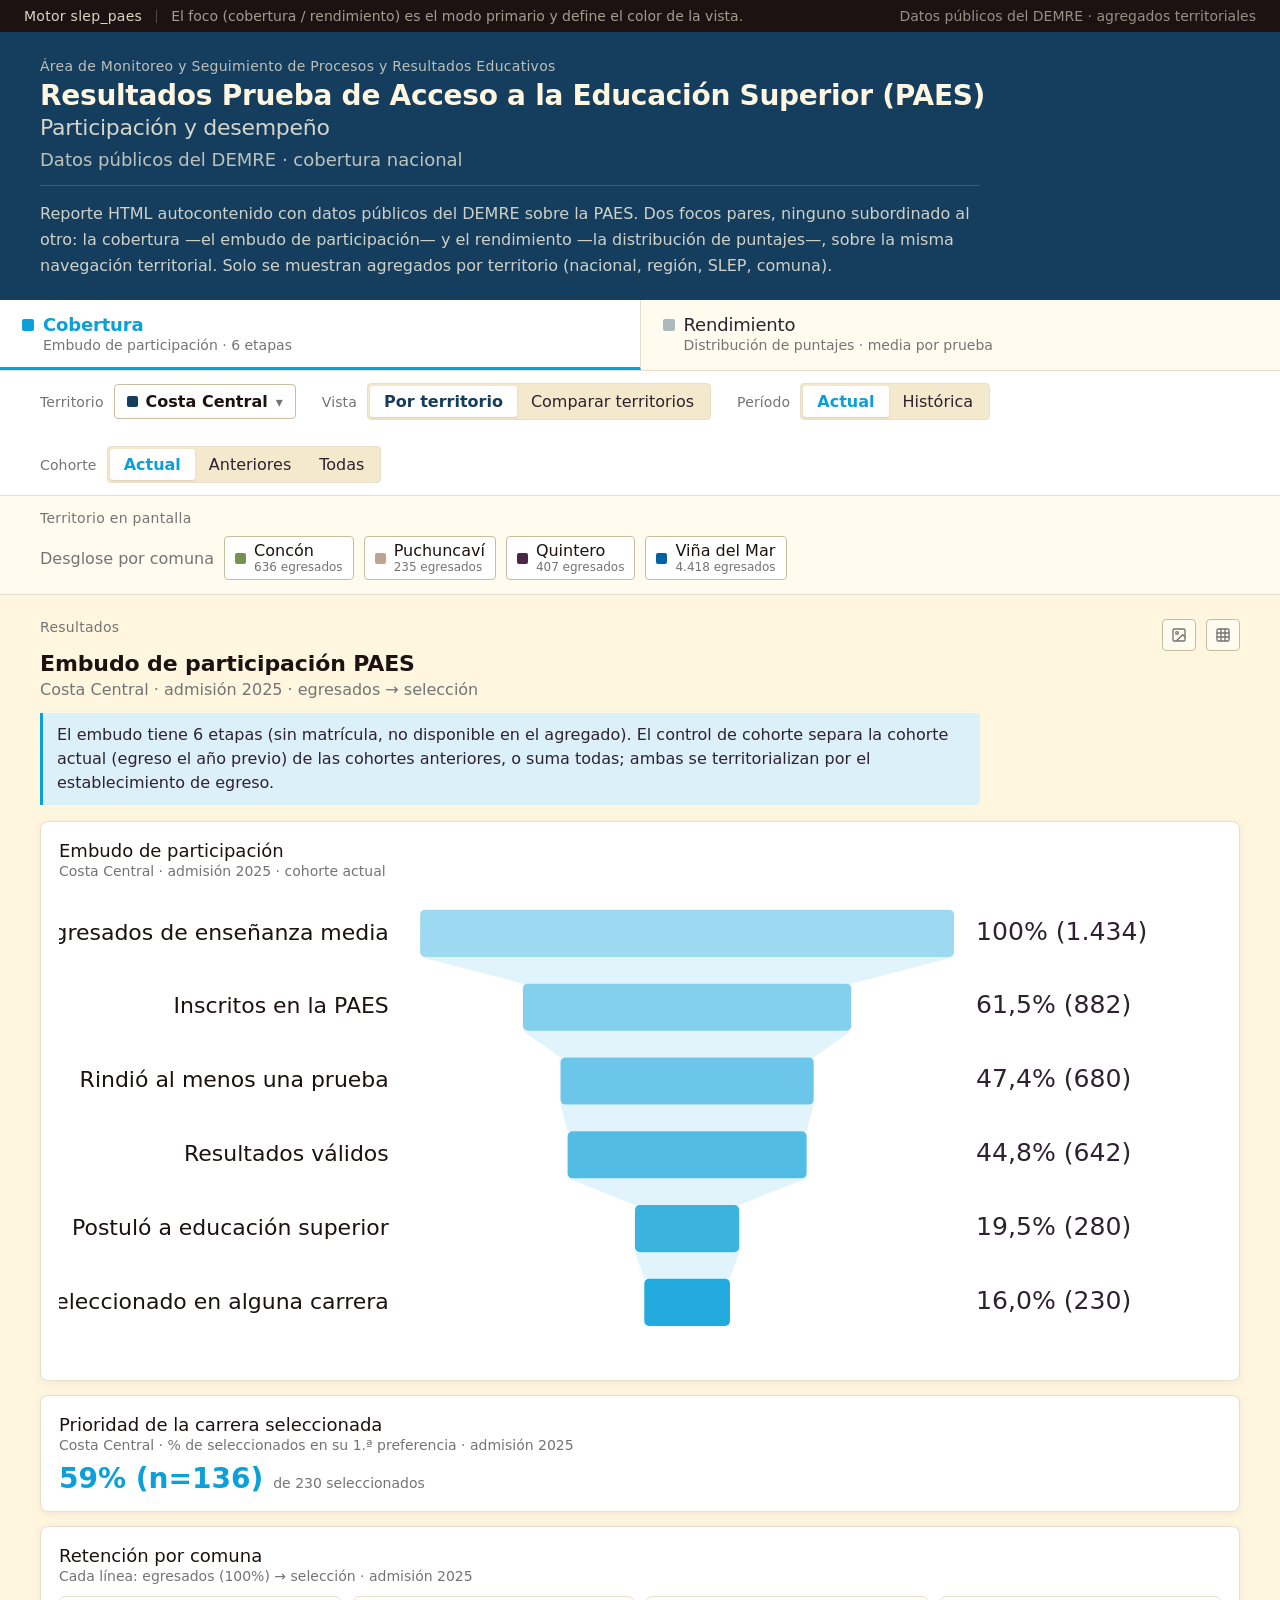
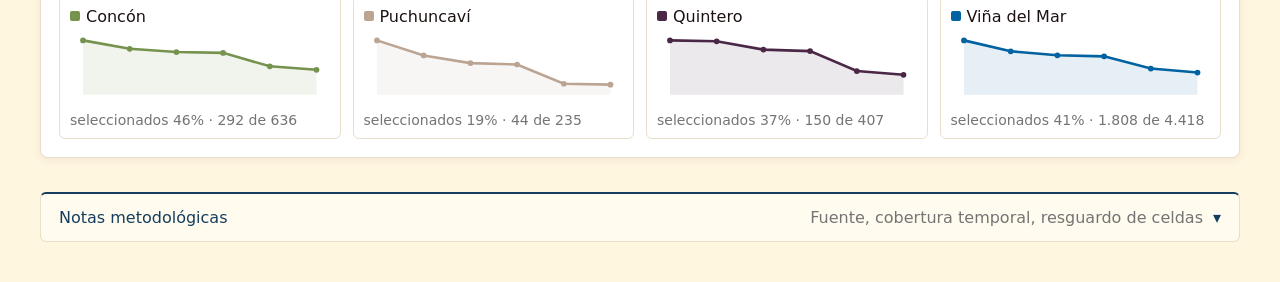
==== docs/index.html @ 46b28325 "style(33): marca visual de cambio de base en columna 1ra prioridad La columna 1.ra prioridad usa den" ====
<!DOCTYPE html>
<html lang="es">
<head>
<meta charset="utf-8">
<meta name="viewport" content="width=device-width, initial-scale=1">
<title>Resultados PAES · Cobertura y rendimiento · SLEP Costa Central</title>
<style>
@font-face{font-family:'gobCL';font-weight:400;font-style:normal;font-display:swap;src:url([data-uri]) format('opentype');}
@font-face{font-family:'gobCL';font-weight:900;font-style:normal;font-display:swap;src:url([data-uri]) format('opentype');}
@font-face{font-family:'Museo Sans';font-weight:300;font-style:normal;font-display:swap;src:url([data-uri]) format('opentype');}
@font-face{font-family:'Museo Sans';font-weight:500;font-style:normal;font-display:swap;src:url([data-uri]) format('opentype');}
@font-face{font-family:'Museo Sans';font-weight:700;font-style:normal;font-display:swap;src:url([data-uri]) format('opentype');}
:root{
  --plum:#153E5E;--cream:#FFF6E0;--paper:#fff;--ink:#1C1212;--ink2:#2E2230;
  --slate:#747474;--line:#E7DFC9;--line2:#C8BDA0;--cream50:#FFFBEF;--cream200:#F4E9CC;
  --terra:#C45A3E;
  --font-d:"gobCL","Arial Black",system-ui,sans-serif;
  --font-b:"Museo Sans","gobCL",system-ui,-apple-system,"Segoe UI",Roboto,sans-serif;
  /* Escala tipografica nombrada (patron ade); piso 12px */
  --fs-overline:12px;--fs-caption:14px;--fs-body:16px;--fs-body-lg:18px;
  --fs-h4:18px;--fs-h3:22px;--fs-h2:28px;
}
*{box-sizing:border-box;}
html,body{margin:0;padding:0;background:#E9E0CC;}
body{font-family:var(--font-b);color:var(--ink);font-weight:300;-webkit-font-smoothing:antialiased;text-rendering:optimizeLegibility;}
::selection{background:#FFC92E;color:var(--ink);}
button{font-family:var(--font-b);}
table{border-collapse:collapse;}
</style>
</head>
<body>
<div id="root"></div>
<div id="paesTip" style="position:fixed;z-index:9999;pointer-events:none;display:none;background:#fff;border:1px solid var(--line2);border-radius:6px;box-shadow:0 6px 20px rgba(21,62,94,.18);padding:10px 12px;max-width:260px;font-family:var(--font-b);"></div>

<script>/**
 * @license React
 * react.production.min.js
 *
 * Copyright (c) Facebook, Inc. and its affiliates.
 *
 * This source code is licensed under the MIT license found in the
 * LICENSE file in the root directory of this source tree.
 */
(function(){'use strict';(function(c,x){"object"===typeof exports&&"undefined"!==typeof module?x(exports):"function"===typeof define&&define.amd?define(["exports"],x):(c=c||self,x(c.React={}))})(this,function(c){function x(a){if(null===a||"object"!==typeof a)return null;a=V&&a[V]||a["@@iterator"];return"function"===typeof a?a:null}function w(a,b,e){this.props=a;this.context=b;this.refs=W;this.updater=e||X}function Y(){}function K(a,b,e){this.props=a;this.context=b;this.refs=W;this.updater=e||X}function Z(a,b,
e){var m,d={},c=null,h=null;if(null!=b)for(m in void 0!==b.ref&&(h=b.ref),void 0!==b.key&&(c=""+b.key),b)aa.call(b,m)&&!ba.hasOwnProperty(m)&&(d[m]=b[m]);var l=arguments.length-2;if(1===l)d.children=e;else if(1<l){for(var f=Array(l),k=0;k<l;k++)f[k]=arguments[k+2];d.children=f}if(a&&a.defaultProps)for(m in l=a.defaultProps,l)void 0===d[m]&&(d[m]=l[m]);return{$$typeof:y,type:a,key:c,ref:h,props:d,_owner:L.current}}function oa(a,b){return{$$typeof:y,type:a.type,key:b,ref:a.ref,props:a.props,_owner:a._owner}}
function M(a){return"object"===typeof a&&null!==a&&a.$$typeof===y}function pa(a){var b={"=":"=0",":":"=2"};return"$"+a.replace(/[=:]/g,function(a){return b[a]})}function N(a,b){return"object"===typeof a&&null!==a&&null!=a.key?pa(""+a.key):b.toString(36)}function B(a,b,e,m,d){var c=typeof a;if("undefined"===c||"boolean"===c)a=null;var h=!1;if(null===a)h=!0;else switch(c){case "string":case "number":h=!0;break;case "object":switch(a.$$typeof){case y:case qa:h=!0}}if(h)return h=a,d=d(h),a=""===m?"."+
N(h,0):m,ca(d)?(e="",null!=a&&(e=a.replace(da,"$&/")+"/"),B(d,b,e,"",function(a){return a})):null!=d&&(M(d)&&(d=oa(d,e+(!d.key||h&&h.key===d.key?"":(""+d.key).replace(da,"$&/")+"/")+a)),b.push(d)),1;h=0;m=""===m?".":m+":";if(ca(a))for(var l=0;l<a.length;l++){c=a[l];var f=m+N(c,l);h+=B(c,b,e,f,d)}else if(f=x(a),"function"===typeof f)for(a=f.call(a),l=0;!(c=a.next()).done;)c=c.value,f=m+N(c,l++),h+=B(c,b,e,f,d);else if("object"===c)throw b=String(a),Error("Objects are not valid as a React child (found: "+
("[object Object]"===b?"object with keys {"+Object.keys(a).join(", ")+"}":b)+"). If you meant to render a collection of children, use an array instead.");return h}function C(a,b,e){if(null==a)return a;var c=[],d=0;B(a,c,"","",function(a){return b.call(e,a,d++)});return c}function ra(a){if(-1===a._status){var b=a._result;b=b();b.then(function(b){if(0===a._status||-1===a._status)a._status=1,a._result=b},function(b){if(0===a._status||-1===a._status)a._status=2,a._result=b});-1===a._status&&(a._status=
0,a._result=b)}if(1===a._status)return a._result.default;throw a._result;}function O(a,b){var e=a.length;a.push(b);a:for(;0<e;){var c=e-1>>>1,d=a[c];if(0<D(d,b))a[c]=b,a[e]=d,e=c;else break a}}function p(a){return 0===a.length?null:a[0]}function E(a){if(0===a.length)return null;var b=a[0],e=a.pop();if(e!==b){a[0]=e;a:for(var c=0,d=a.length,k=d>>>1;c<k;){var h=2*(c+1)-1,l=a[h],f=h+1,g=a[f];if(0>D(l,e))f<d&&0>D(g,l)?(a[c]=g,a[f]=e,c=f):(a[c]=l,a[h]=e,c=h);else if(f<d&&0>D(g,e))a[c]=g,a[f]=e,c=f;else break a}}return b}
function D(a,b){var c=a.sortIndex-b.sortIndex;return 0!==c?c:a.id-b.id}function P(a){for(var b=p(r);null!==b;){if(null===b.callback)E(r);else if(b.startTime<=a)E(r),b.sortIndex=b.expirationTime,O(q,b);else break;b=p(r)}}function Q(a){z=!1;P(a);if(!u)if(null!==p(q))u=!0,R(S);else{var b=p(r);null!==b&&T(Q,b.startTime-a)}}function S(a,b){u=!1;z&&(z=!1,ea(A),A=-1);F=!0;var c=k;try{P(b);for(n=p(q);null!==n&&(!(n.expirationTime>b)||a&&!fa());){var m=n.callback;if("function"===typeof m){n.callback=null;
k=n.priorityLevel;var d=m(n.expirationTime<=b);b=v();"function"===typeof d?n.callback=d:n===p(q)&&E(q);P(b)}else E(q);n=p(q)}if(null!==n)var g=!0;else{var h=p(r);null!==h&&T(Q,h.startTime-b);g=!1}return g}finally{n=null,k=c,F=!1}}function fa(){return v()-ha<ia?!1:!0}function R(a){G=a;H||(H=!0,I())}function T(a,b){A=ja(function(){a(v())},b)}function ka(a){throw Error("act(...) is not supported in production builds of React.");}var y=Symbol.for("react.element"),qa=Symbol.for("react.portal"),sa=Symbol.for("react.fragment"),
ta=Symbol.for("react.strict_mode"),ua=Symbol.for("react.profiler"),va=Symbol.for("react.provider"),wa=Symbol.for("react.context"),xa=Symbol.for("react.forward_ref"),ya=Symbol.for("react.suspense"),za=Symbol.for("react.memo"),Aa=Symbol.for("react.lazy"),V=Symbol.iterator,X={isMounted:function(a){return!1},enqueueForceUpdate:function(a,b,c){},enqueueReplaceState:function(a,b,c,m){},enqueueSetState:function(a,b,c,m){}},la=Object.assign,W={};w.prototype.isReactComponent={};w.prototype.setState=function(a,
b){if("object"!==typeof a&&"function"!==typeof a&&null!=a)throw Error("setState(...): takes an object of state variables to update or a function which returns an object of state variables.");this.updater.enqueueSetState(this,a,b,"setState")};w.prototype.forceUpdate=function(a){this.updater.enqueueForceUpdate(this,a,"forceUpdate")};Y.prototype=w.prototype;var t=K.prototype=new Y;t.constructor=K;la(t,w.prototype);t.isPureReactComponent=!0;var ca=Array.isArray,aa=Object.prototype.hasOwnProperty,L={current:null},
ba={key:!0,ref:!0,__self:!0,__source:!0},da=/\/+/g,g={current:null},J={transition:null};if("object"===typeof performance&&"function"===typeof performance.now){var Ba=performance;var v=function(){return Ba.now()}}else{var ma=Date,Ca=ma.now();v=function(){return ma.now()-Ca}}var q=[],r=[],Da=1,n=null,k=3,F=!1,u=!1,z=!1,ja="function"===typeof setTimeout?setTimeout:null,ea="function"===typeof clearTimeout?clearTimeout:null,na="undefined"!==typeof setImmediate?setImmediate:null;"undefined"!==typeof navigator&&
void 0!==navigator.scheduling&&void 0!==navigator.scheduling.isInputPending&&navigator.scheduling.isInputPending.bind(navigator.scheduling);var H=!1,G=null,A=-1,ia=5,ha=-1,U=function(){if(null!==G){var a=v();ha=a;var b=!0;try{b=G(!0,a)}finally{b?I():(H=!1,G=null)}}else H=!1};if("function"===typeof na)var I=function(){na(U)};else if("undefined"!==typeof MessageChannel){t=new MessageChannel;var Ea=t.port2;t.port1.onmessage=U;I=function(){Ea.postMessage(null)}}else I=function(){ja(U,0)};t={ReactCurrentDispatcher:g,
ReactCurrentOwner:L,ReactCurrentBatchConfig:J,Scheduler:{__proto__:null,unstable_ImmediatePriority:1,unstable_UserBlockingPriority:2,unstable_NormalPriority:3,unstable_IdlePriority:5,unstable_LowPriority:4,unstable_runWithPriority:function(a,b){switch(a){case 1:case 2:case 3:case 4:case 5:break;default:a=3}var c=k;k=a;try{return b()}finally{k=c}},unstable_next:function(a){switch(k){case 1:case 2:case 3:var b=3;break;default:b=k}var c=k;k=b;try{return a()}finally{k=c}},unstable_scheduleCallback:function(a,
b,c){var e=v();"object"===typeof c&&null!==c?(c=c.delay,c="number"===typeof c&&0<c?e+c:e):c=e;switch(a){case 1:var d=-1;break;case 2:d=250;break;case 5:d=1073741823;break;case 4:d=1E4;break;default:d=5E3}d=c+d;a={id:Da++,callback:b,priorityLevel:a,startTime:c,expirationTime:d,sortIndex:-1};c>e?(a.sortIndex=c,O(r,a),null===p(q)&&a===p(r)&&(z?(ea(A),A=-1):z=!0,T(Q,c-e))):(a.sortIndex=d,O(q,a),u||F||(u=!0,R(S)));return a},unstable_cancelCallback:function(a){a.callback=null},unstable_wrapCallback:function(a){var b=
k;return function(){var c=k;k=b;try{return a.apply(this,arguments)}finally{k=c}}},unstable_getCurrentPriorityLevel:function(){return k},unstable_shouldYield:fa,unstable_requestPaint:function(){},unstable_continueExecution:function(){u||F||(u=!0,R(S))},unstable_pauseExecution:function(){},unstable_getFirstCallbackNode:function(){return p(q)},get unstable_now(){return v},unstable_forceFrameRate:function(a){0>a||125<a?console.error("forceFrameRate takes a positive int between 0 and 125, forcing frame rates higher than 125 fps is not supported"):
ia=0<a?Math.floor(1E3/a):5},unstable_Profiling:null}};c.Children={map:C,forEach:function(a,b,c){C(a,function(){b.apply(this,arguments)},c)},count:function(a){var b=0;C(a,function(){b++});return b},toArray:function(a){return C(a,function(a){return a})||[]},only:function(a){if(!M(a))throw Error("React.Children.only expected to receive a single React element child.");return a}};c.Component=w;c.Fragment=sa;c.Profiler=ua;c.PureComponent=K;c.StrictMode=ta;c.Suspense=ya;c.__SECRET_INTERNALS_DO_NOT_USE_OR_YOU_WILL_BE_FIRED=
t;c.act=ka;c.cloneElement=function(a,b,c){if(null===a||void 0===a)throw Error("React.cloneElement(...): The argument must be a React element, but you passed "+a+".");var e=la({},a.props),d=a.key,k=a.ref,h=a._owner;if(null!=b){void 0!==b.ref&&(k=b.ref,h=L.current);void 0!==b.key&&(d=""+b.key);if(a.type&&a.type.defaultProps)var l=a.type.defaultProps;for(f in b)aa.call(b,f)&&!ba.hasOwnProperty(f)&&(e[f]=void 0===b[f]&&void 0!==l?l[f]:b[f])}var f=arguments.length-2;if(1===f)e.children=c;else if(1<f){l=
Array(f);for(var g=0;g<f;g++)l[g]=arguments[g+2];e.children=l}return{$$typeof:y,type:a.type,key:d,ref:k,props:e,_owner:h}};c.createContext=function(a){a={$$typeof:wa,_currentValue:a,_currentValue2:a,_threadCount:0,Provider:null,Consumer:null,_defaultValue:null,_globalName:null};a.Provider={$$typeof:va,_context:a};return a.Consumer=a};c.createElement=Z;c.createFactory=function(a){var b=Z.bind(null,a);b.type=a;return b};c.createRef=function(){return{current:null}};c.forwardRef=function(a){return{$$typeof:xa,
render:a}};c.isValidElement=M;c.lazy=function(a){return{$$typeof:Aa,_payload:{_status:-1,_result:a},_init:ra}};c.memo=function(a,b){return{$$typeof:za,type:a,compare:void 0===b?null:b}};c.startTransition=function(a,b){b=J.transition;J.transition={};try{a()}finally{J.transition=b}};c.unstable_act=ka;c.useCallback=function(a,b){return g.current.useCallback(a,b)};c.useContext=function(a){return g.current.useContext(a)};c.useDebugValue=function(a,b){};c.useDeferredValue=function(a){return g.current.useDeferredValue(a)};
c.useEffect=function(a,b){return g.current.useEffect(a,b)};c.useId=function(){return g.current.useId()};c.useImperativeHandle=function(a,b,c){return g.current.useImperativeHandle(a,b,c)};c.useInsertionEffect=function(a,b){return g.current.useInsertionEffect(a,b)};c.useLayoutEffect=function(a,b){return g.current.useLayoutEffect(a,b)};c.useMemo=function(a,b){return g.current.useMemo(a,b)};c.useReducer=function(a,b,c){return g.current.useReducer(a,b,c)};c.useRef=function(a){return g.current.useRef(a)};
c.useState=function(a){return g.current.useState(a)};c.useSyncExternalStore=function(a,b,c){return g.current.useSyncExternalStore(a,b,c)};c.useTransition=function(){return g.current.useTransition()};c.version="18.3.1"});
})();</script>
<script>/**
 * @license React
 * react-dom.production.min.js
 *
 * Copyright (c) Facebook, Inc. and its affiliates.
 *
 * This source code is licensed under the MIT license found in the
 * LICENSE file in the root directory of this source tree.
 */
(function(){/*
 Modernizr 3.0.0pre (Custom Build) | MIT
*/
'use strict';(function(Q,zb){"object"===typeof exports&&"undefined"!==typeof module?zb(exports,require("react")):"function"===typeof define&&define.amd?define(["exports","react"],zb):(Q=Q||self,zb(Q.ReactDOM={},Q.React))})(this,function(Q,zb){function m(a){for(var b="https://reactjs.org/docs/error-decoder.html?invariant="+a,c=1;c<arguments.length;c++)b+="&args[]="+encodeURIComponent(arguments[c]);return"Minified React error #"+a+"; visit "+b+" for the full message or use the non-minified dev environment for full errors and additional helpful warnings."}
function mb(a,b){Ab(a,b);Ab(a+"Capture",b)}function Ab(a,b){$b[a]=b;for(a=0;a<b.length;a++)cg.add(b[a])}function bj(a){if(Zd.call(dg,a))return!0;if(Zd.call(eg,a))return!1;if(cj.test(a))return dg[a]=!0;eg[a]=!0;return!1}function dj(a,b,c,d){if(null!==c&&0===c.type)return!1;switch(typeof b){case "function":case "symbol":return!0;case "boolean":if(d)return!1;if(null!==c)return!c.acceptsBooleans;a=a.toLowerCase().slice(0,5);return"data-"!==a&&"aria-"!==a;default:return!1}}function ej(a,b,c,d){if(null===
b||"undefined"===typeof b||dj(a,b,c,d))return!0;if(d)return!1;if(null!==c)switch(c.type){case 3:return!b;case 4:return!1===b;case 5:return isNaN(b);case 6:return isNaN(b)||1>b}return!1}function Y(a,b,c,d,e,f,g){this.acceptsBooleans=2===b||3===b||4===b;this.attributeName=d;this.attributeNamespace=e;this.mustUseProperty=c;this.propertyName=a;this.type=b;this.sanitizeURL=f;this.removeEmptyString=g}function $d(a,b,c,d){var e=R.hasOwnProperty(b)?R[b]:null;if(null!==e?0!==e.type:d||!(2<b.length)||"o"!==
b[0]&&"O"!==b[0]||"n"!==b[1]&&"N"!==b[1])ej(b,c,e,d)&&(c=null),d||null===e?bj(b)&&(null===c?a.removeAttribute(b):a.setAttribute(b,""+c)):e.mustUseProperty?a[e.propertyName]=null===c?3===e.type?!1:"":c:(b=e.attributeName,d=e.attributeNamespace,null===c?a.removeAttribute(b):(e=e.type,c=3===e||4===e&&!0===c?"":""+c,d?a.setAttributeNS(d,b,c):a.setAttribute(b,c)))}function ac(a){if(null===a||"object"!==typeof a)return null;a=fg&&a[fg]||a["@@iterator"];return"function"===typeof a?a:null}function bc(a,b,
c){if(void 0===ae)try{throw Error();}catch(d){ae=(b=d.stack.trim().match(/\n( *(at )?)/))&&b[1]||""}return"\n"+ae+a}function be(a,b){if(!a||ce)return"";ce=!0;var c=Error.prepareStackTrace;Error.prepareStackTrace=void 0;try{if(b)if(b=function(){throw Error();},Object.defineProperty(b.prototype,"props",{set:function(){throw Error();}}),"object"===typeof Reflect&&Reflect.construct){try{Reflect.construct(b,[])}catch(n){var d=n}Reflect.construct(a,[],b)}else{try{b.call()}catch(n){d=n}a.call(b.prototype)}else{try{throw Error();
}catch(n){d=n}a()}}catch(n){if(n&&d&&"string"===typeof n.stack){for(var e=n.stack.split("\n"),f=d.stack.split("\n"),g=e.length-1,h=f.length-1;1<=g&&0<=h&&e[g]!==f[h];)h--;for(;1<=g&&0<=h;g--,h--)if(e[g]!==f[h]){if(1!==g||1!==h){do if(g--,h--,0>h||e[g]!==f[h]){var k="\n"+e[g].replace(" at new "," at ");a.displayName&&k.includes("<anonymous>")&&(k=k.replace("<anonymous>",a.displayName));return k}while(1<=g&&0<=h)}break}}}finally{ce=!1,Error.prepareStackTrace=c}return(a=a?a.displayName||a.name:"")?bc(a):
""}function fj(a){switch(a.tag){case 5:return bc(a.type);case 16:return bc("Lazy");case 13:return bc("Suspense");case 19:return bc("SuspenseList");case 0:case 2:case 15:return a=be(a.type,!1),a;case 11:return a=be(a.type.render,!1),a;case 1:return a=be(a.type,!0),a;default:return""}}function de(a){if(null==a)return null;if("function"===typeof a)return a.displayName||a.name||null;if("string"===typeof a)return a;switch(a){case Bb:return"Fragment";case Cb:return"Portal";case ee:return"Profiler";case fe:return"StrictMode";
case ge:return"Suspense";case he:return"SuspenseList"}if("object"===typeof a)switch(a.$$typeof){case gg:return(a.displayName||"Context")+".Consumer";case hg:return(a._context.displayName||"Context")+".Provider";case ie:var b=a.render;a=a.displayName;a||(a=b.displayName||b.name||"",a=""!==a?"ForwardRef("+a+")":"ForwardRef");return a;case je:return b=a.displayName||null,null!==b?b:de(a.type)||"Memo";case Ta:b=a._payload;a=a._init;try{return de(a(b))}catch(c){}}return null}function gj(a){var b=a.type;
switch(a.tag){case 24:return"Cache";case 9:return(b.displayName||"Context")+".Consumer";case 10:return(b._context.displayName||"Context")+".Provider";case 18:return"DehydratedFragment";case 11:return a=b.render,a=a.displayName||a.name||"",b.displayName||(""!==a?"ForwardRef("+a+")":"ForwardRef");case 7:return"Fragment";case 5:return b;case 4:return"Portal";case 3:return"Root";case 6:return"Text";case 16:return de(b);case 8:return b===fe?"StrictMode":"Mode";case 22:return"Offscreen";case 12:return"Profiler";
case 21:return"Scope";case 13:return"Suspense";case 19:return"SuspenseList";case 25:return"TracingMarker";case 1:case 0:case 17:case 2:case 14:case 15:if("function"===typeof b)return b.displayName||b.name||null;if("string"===typeof b)return b}return null}function Ua(a){switch(typeof a){case "boolean":case "number":case "string":case "undefined":return a;case "object":return a;default:return""}}function ig(a){var b=a.type;return(a=a.nodeName)&&"input"===a.toLowerCase()&&("checkbox"===b||"radio"===
b)}function hj(a){var b=ig(a)?"checked":"value",c=Object.getOwnPropertyDescriptor(a.constructor.prototype,b),d=""+a[b];if(!a.hasOwnProperty(b)&&"undefined"!==typeof c&&"function"===typeof c.get&&"function"===typeof c.set){var e=c.get,f=c.set;Object.defineProperty(a,b,{configurable:!0,get:function(){return e.call(this)},set:function(a){d=""+a;f.call(this,a)}});Object.defineProperty(a,b,{enumerable:c.enumerable});return{getValue:function(){return d},setValue:function(a){d=""+a},stopTracking:function(){a._valueTracker=
null;delete a[b]}}}}function Pc(a){a._valueTracker||(a._valueTracker=hj(a))}function jg(a){if(!a)return!1;var b=a._valueTracker;if(!b)return!0;var c=b.getValue();var d="";a&&(d=ig(a)?a.checked?"true":"false":a.value);a=d;return a!==c?(b.setValue(a),!0):!1}function Qc(a){a=a||("undefined"!==typeof document?document:void 0);if("undefined"===typeof a)return null;try{return a.activeElement||a.body}catch(b){return a.body}}function ke(a,b){var c=b.checked;return E({},b,{defaultChecked:void 0,defaultValue:void 0,
value:void 0,checked:null!=c?c:a._wrapperState.initialChecked})}function kg(a,b){var c=null==b.defaultValue?"":b.defaultValue,d=null!=b.checked?b.checked:b.defaultChecked;c=Ua(null!=b.value?b.value:c);a._wrapperState={initialChecked:d,initialValue:c,controlled:"checkbox"===b.type||"radio"===b.type?null!=b.checked:null!=b.value}}function lg(a,b){b=b.checked;null!=b&&$d(a,"checked",b,!1)}function le(a,b){lg(a,b);var c=Ua(b.value),d=b.type;if(null!=c)if("number"===d){if(0===c&&""===a.value||a.value!=
c)a.value=""+c}else a.value!==""+c&&(a.value=""+c);else if("submit"===d||"reset"===d){a.removeAttribute("value");return}b.hasOwnProperty("value")?me(a,b.type,c):b.hasOwnProperty("defaultValue")&&me(a,b.type,Ua(b.defaultValue));null==b.checked&&null!=b.defaultChecked&&(a.defaultChecked=!!b.defaultChecked)}function mg(a,b,c){if(b.hasOwnProperty("value")||b.hasOwnProperty("defaultValue")){var d=b.type;if(!("submit"!==d&&"reset"!==d||void 0!==b.value&&null!==b.value))return;b=""+a._wrapperState.initialValue;
c||b===a.value||(a.value=b);a.defaultValue=b}c=a.name;""!==c&&(a.name="");a.defaultChecked=!!a._wrapperState.initialChecked;""!==c&&(a.name=c)}function me(a,b,c){if("number"!==b||Qc(a.ownerDocument)!==a)null==c?a.defaultValue=""+a._wrapperState.initialValue:a.defaultValue!==""+c&&(a.defaultValue=""+c)}function Db(a,b,c,d){a=a.options;if(b){b={};for(var e=0;e<c.length;e++)b["$"+c[e]]=!0;for(c=0;c<a.length;c++)e=b.hasOwnProperty("$"+a[c].value),a[c].selected!==e&&(a[c].selected=e),e&&d&&(a[c].defaultSelected=
!0)}else{c=""+Ua(c);b=null;for(e=0;e<a.length;e++){if(a[e].value===c){a[e].selected=!0;d&&(a[e].defaultSelected=!0);return}null!==b||a[e].disabled||(b=a[e])}null!==b&&(b.selected=!0)}}function ne(a,b){if(null!=b.dangerouslySetInnerHTML)throw Error(m(91));return E({},b,{value:void 0,defaultValue:void 0,children:""+a._wrapperState.initialValue})}function ng(a,b){var c=b.value;if(null==c){c=b.children;b=b.defaultValue;if(null!=c){if(null!=b)throw Error(m(92));if(cc(c)){if(1<c.length)throw Error(m(93));
c=c[0]}b=c}null==b&&(b="");c=b}a._wrapperState={initialValue:Ua(c)}}function og(a,b){var c=Ua(b.value),d=Ua(b.defaultValue);null!=c&&(c=""+c,c!==a.value&&(a.value=c),null==b.defaultValue&&a.defaultValue!==c&&(a.defaultValue=c));null!=d&&(a.defaultValue=""+d)}function pg(a,b){b=a.textContent;b===a._wrapperState.initialValue&&""!==b&&null!==b&&(a.value=b)}function qg(a){switch(a){case "svg":return"http://www.w3.org/2000/svg";case "math":return"http://www.w3.org/1998/Math/MathML";default:return"http://www.w3.org/1999/xhtml"}}
function oe(a,b){return null==a||"http://www.w3.org/1999/xhtml"===a?qg(b):"http://www.w3.org/2000/svg"===a&&"foreignObject"===b?"http://www.w3.org/1999/xhtml":a}function rg(a,b,c){return null==b||"boolean"===typeof b||""===b?"":c||"number"!==typeof b||0===b||dc.hasOwnProperty(a)&&dc[a]?(""+b).trim():b+"px"}function sg(a,b){a=a.style;for(var c in b)if(b.hasOwnProperty(c)){var d=0===c.indexOf("--"),e=rg(c,b[c],d);"float"===c&&(c="cssFloat");d?a.setProperty(c,e):a[c]=e}}function pe(a,b){if(b){if(ij[a]&&
(null!=b.children||null!=b.dangerouslySetInnerHTML))throw Error(m(137,a));if(null!=b.dangerouslySetInnerHTML){if(null!=b.children)throw Error(m(60));if("object"!==typeof b.dangerouslySetInnerHTML||!("__html"in b.dangerouslySetInnerHTML))throw Error(m(61));}if(null!=b.style&&"object"!==typeof b.style)throw Error(m(62));}}function qe(a,b){if(-1===a.indexOf("-"))return"string"===typeof b.is;switch(a){case "annotation-xml":case "color-profile":case "font-face":case "font-face-src":case "font-face-uri":case "font-face-format":case "font-face-name":case "missing-glyph":return!1;
default:return!0}}function re(a){a=a.target||a.srcElement||window;a.correspondingUseElement&&(a=a.correspondingUseElement);return 3===a.nodeType?a.parentNode:a}function tg(a){if(a=ec(a)){if("function"!==typeof se)throw Error(m(280));var b=a.stateNode;b&&(b=Rc(b),se(a.stateNode,a.type,b))}}function ug(a){Eb?Fb?Fb.push(a):Fb=[a]:Eb=a}function vg(){if(Eb){var a=Eb,b=Fb;Fb=Eb=null;tg(a);if(b)for(a=0;a<b.length;a++)tg(b[a])}}function wg(a,b,c){if(te)return a(b,c);te=!0;try{return xg(a,b,c)}finally{if(te=
!1,null!==Eb||null!==Fb)yg(),vg()}}function fc(a,b){var c=a.stateNode;if(null===c)return null;var d=Rc(c);if(null===d)return null;c=d[b];a:switch(b){case "onClick":case "onClickCapture":case "onDoubleClick":case "onDoubleClickCapture":case "onMouseDown":case "onMouseDownCapture":case "onMouseMove":case "onMouseMoveCapture":case "onMouseUp":case "onMouseUpCapture":case "onMouseEnter":(d=!d.disabled)||(a=a.type,d=!("button"===a||"input"===a||"select"===a||"textarea"===a));a=!d;break a;default:a=!1}if(a)return null;
if(c&&"function"!==typeof c)throw Error(m(231,b,typeof c));return c}function jj(a,b,c,d,e,f,g,h,k){gc=!1;Sc=null;kj.apply(lj,arguments)}function mj(a,b,c,d,e,f,g,h,k){jj.apply(this,arguments);if(gc){if(gc){var n=Sc;gc=!1;Sc=null}else throw Error(m(198));Tc||(Tc=!0,ue=n)}}function nb(a){var b=a,c=a;if(a.alternate)for(;b.return;)b=b.return;else{a=b;do b=a,0!==(b.flags&4098)&&(c=b.return),a=b.return;while(a)}return 3===b.tag?c:null}function zg(a){if(13===a.tag){var b=a.memoizedState;null===b&&(a=a.alternate,
null!==a&&(b=a.memoizedState));if(null!==b)return b.dehydrated}return null}function Ag(a){if(nb(a)!==a)throw Error(m(188));}function nj(a){var b=a.alternate;if(!b){b=nb(a);if(null===b)throw Error(m(188));return b!==a?null:a}for(var c=a,d=b;;){var e=c.return;if(null===e)break;var f=e.alternate;if(null===f){d=e.return;if(null!==d){c=d;continue}break}if(e.child===f.child){for(f=e.child;f;){if(f===c)return Ag(e),a;if(f===d)return Ag(e),b;f=f.sibling}throw Error(m(188));}if(c.return!==d.return)c=e,d=f;
else{for(var g=!1,h=e.child;h;){if(h===c){g=!0;c=e;d=f;break}if(h===d){g=!0;d=e;c=f;break}h=h.sibling}if(!g){for(h=f.child;h;){if(h===c){g=!0;c=f;d=e;break}if(h===d){g=!0;d=f;c=e;break}h=h.sibling}if(!g)throw Error(m(189));}}if(c.alternate!==d)throw Error(m(190));}if(3!==c.tag)throw Error(m(188));return c.stateNode.current===c?a:b}function Bg(a){a=nj(a);return null!==a?Cg(a):null}function Cg(a){if(5===a.tag||6===a.tag)return a;for(a=a.child;null!==a;){var b=Cg(a);if(null!==b)return b;a=a.sibling}return null}
function oj(a,b){if(Ca&&"function"===typeof Ca.onCommitFiberRoot)try{Ca.onCommitFiberRoot(Uc,a,void 0,128===(a.current.flags&128))}catch(c){}}function pj(a){a>>>=0;return 0===a?32:31-(qj(a)/rj|0)|0}function hc(a){switch(a&-a){case 1:return 1;case 2:return 2;case 4:return 4;case 8:return 8;case 16:return 16;case 32:return 32;case 64:case 128:case 256:case 512:case 1024:case 2048:case 4096:case 8192:case 16384:case 32768:case 65536:case 131072:case 262144:case 524288:case 1048576:case 2097152:return a&
4194240;case 4194304:case 8388608:case 16777216:case 33554432:case 67108864:return a&130023424;case 134217728:return 134217728;case 268435456:return 268435456;case 536870912:return 536870912;case 1073741824:return 1073741824;default:return a}}function Vc(a,b){var c=a.pendingLanes;if(0===c)return 0;var d=0,e=a.suspendedLanes,f=a.pingedLanes,g=c&268435455;if(0!==g){var h=g&~e;0!==h?d=hc(h):(f&=g,0!==f&&(d=hc(f)))}else g=c&~e,0!==g?d=hc(g):0!==f&&(d=hc(f));if(0===d)return 0;if(0!==b&&b!==d&&0===(b&e)&&
(e=d&-d,f=b&-b,e>=f||16===e&&0!==(f&4194240)))return b;0!==(d&4)&&(d|=c&16);b=a.entangledLanes;if(0!==b)for(a=a.entanglements,b&=d;0<b;)c=31-ta(b),e=1<<c,d|=a[c],b&=~e;return d}function sj(a,b){switch(a){case 1:case 2:case 4:return b+250;case 8:case 16:case 32:case 64:case 128:case 256:case 512:case 1024:case 2048:case 4096:case 8192:case 16384:case 32768:case 65536:case 131072:case 262144:case 524288:case 1048576:case 2097152:return b+5E3;case 4194304:case 8388608:case 16777216:case 33554432:case 67108864:return-1;
case 134217728:case 268435456:case 536870912:case 1073741824:return-1;default:return-1}}function tj(a,b){for(var c=a.suspendedLanes,d=a.pingedLanes,e=a.expirationTimes,f=a.pendingLanes;0<f;){var g=31-ta(f),h=1<<g,k=e[g];if(-1===k){if(0===(h&c)||0!==(h&d))e[g]=sj(h,b)}else k<=b&&(a.expiredLanes|=h);f&=~h}}function ve(a){a=a.pendingLanes&-1073741825;return 0!==a?a:a&1073741824?1073741824:0}function Dg(){var a=Wc;Wc<<=1;0===(Wc&4194240)&&(Wc=64);return a}function we(a){for(var b=[],c=0;31>c;c++)b.push(a);
return b}function ic(a,b,c){a.pendingLanes|=b;536870912!==b&&(a.suspendedLanes=0,a.pingedLanes=0);a=a.eventTimes;b=31-ta(b);a[b]=c}function uj(a,b){var c=a.pendingLanes&~b;a.pendingLanes=b;a.suspendedLanes=0;a.pingedLanes=0;a.expiredLanes&=b;a.mutableReadLanes&=b;a.entangledLanes&=b;b=a.entanglements;var d=a.eventTimes;for(a=a.expirationTimes;0<c;){var e=31-ta(c),f=1<<e;b[e]=0;d[e]=-1;a[e]=-1;c&=~f}}function xe(a,b){var c=a.entangledLanes|=b;for(a=a.entanglements;c;){var d=31-ta(c),e=1<<d;e&b|a[d]&
b&&(a[d]|=b);c&=~e}}function Eg(a){a&=-a;return 1<a?4<a?0!==(a&268435455)?16:536870912:4:1}function Fg(a,b){switch(a){case "focusin":case "focusout":Va=null;break;case "dragenter":case "dragleave":Wa=null;break;case "mouseover":case "mouseout":Xa=null;break;case "pointerover":case "pointerout":jc.delete(b.pointerId);break;case "gotpointercapture":case "lostpointercapture":kc.delete(b.pointerId)}}function lc(a,b,c,d,e,f){if(null===a||a.nativeEvent!==f)return a={blockedOn:b,domEventName:c,eventSystemFlags:d,
nativeEvent:f,targetContainers:[e]},null!==b&&(b=ec(b),null!==b&&Gg(b)),a;a.eventSystemFlags|=d;b=a.targetContainers;null!==e&&-1===b.indexOf(e)&&b.push(e);return a}function vj(a,b,c,d,e){switch(b){case "focusin":return Va=lc(Va,a,b,c,d,e),!0;case "dragenter":return Wa=lc(Wa,a,b,c,d,e),!0;case "mouseover":return Xa=lc(Xa,a,b,c,d,e),!0;case "pointerover":var f=e.pointerId;jc.set(f,lc(jc.get(f)||null,a,b,c,d,e));return!0;case "gotpointercapture":return f=e.pointerId,kc.set(f,lc(kc.get(f)||null,a,b,
c,d,e)),!0}return!1}function Hg(a){var b=ob(a.target);if(null!==b){var c=nb(b);if(null!==c)if(b=c.tag,13===b){if(b=zg(c),null!==b){a.blockedOn=b;wj(a.priority,function(){xj(c)});return}}else if(3===b&&c.stateNode.current.memoizedState.isDehydrated){a.blockedOn=3===c.tag?c.stateNode.containerInfo:null;return}}a.blockedOn=null}function Xc(a){if(null!==a.blockedOn)return!1;for(var b=a.targetContainers;0<b.length;){var c=ye(a.domEventName,a.eventSystemFlags,b[0],a.nativeEvent);if(null===c){c=a.nativeEvent;
var d=new c.constructor(c.type,c);ze=d;c.target.dispatchEvent(d);ze=null}else return b=ec(c),null!==b&&Gg(b),a.blockedOn=c,!1;b.shift()}return!0}function Ig(a,b,c){Xc(a)&&c.delete(b)}function yj(){Ae=!1;null!==Va&&Xc(Va)&&(Va=null);null!==Wa&&Xc(Wa)&&(Wa=null);null!==Xa&&Xc(Xa)&&(Xa=null);jc.forEach(Ig);kc.forEach(Ig)}function mc(a,b){a.blockedOn===b&&(a.blockedOn=null,Ae||(Ae=!0,Jg(Kg,yj)))}function nc(a){if(0<Yc.length){mc(Yc[0],a);for(var b=1;b<Yc.length;b++){var c=Yc[b];c.blockedOn===a&&(c.blockedOn=
null)}}null!==Va&&mc(Va,a);null!==Wa&&mc(Wa,a);null!==Xa&&mc(Xa,a);b=function(b){return mc(b,a)};jc.forEach(b);kc.forEach(b);for(b=0;b<Ya.length;b++)c=Ya[b],c.blockedOn===a&&(c.blockedOn=null);for(;0<Ya.length&&(b=Ya[0],null===b.blockedOn);)Hg(b),null===b.blockedOn&&Ya.shift()}function zj(a,b,c,d){var e=z,f=Gb.transition;Gb.transition=null;try{z=1,Be(a,b,c,d)}finally{z=e,Gb.transition=f}}function Aj(a,b,c,d){var e=z,f=Gb.transition;Gb.transition=null;try{z=4,Be(a,b,c,d)}finally{z=e,Gb.transition=
f}}function Be(a,b,c,d){if(Zc){var e=ye(a,b,c,d);if(null===e)Ce(a,b,d,$c,c),Fg(a,d);else if(vj(e,a,b,c,d))d.stopPropagation();else if(Fg(a,d),b&4&&-1<Bj.indexOf(a)){for(;null!==e;){var f=ec(e);null!==f&&Cj(f);f=ye(a,b,c,d);null===f&&Ce(a,b,d,$c,c);if(f===e)break;e=f}null!==e&&d.stopPropagation()}else Ce(a,b,d,null,c)}}function ye(a,b,c,d){$c=null;a=re(d);a=ob(a);if(null!==a)if(b=nb(a),null===b)a=null;else if(c=b.tag,13===c){a=zg(b);if(null!==a)return a;a=null}else if(3===c){if(b.stateNode.current.memoizedState.isDehydrated)return 3===
b.tag?b.stateNode.containerInfo:null;a=null}else b!==a&&(a=null);$c=a;return null}function Lg(a){switch(a){case "cancel":case "click":case "close":case "contextmenu":case "copy":case "cut":case "auxclick":case "dblclick":case "dragend":case "dragstart":case "drop":case "focusin":case "focusout":case "input":case "invalid":case "keydown":case "keypress":case "keyup":case "mousedown":case "mouseup":case "paste":case "pause":case "play":case "pointercancel":case "pointerdown":case "pointerup":case "ratechange":case "reset":case "resize":case "seeked":case "submit":case "touchcancel":case "touchend":case "touchstart":case "volumechange":case "change":case "selectionchange":case "textInput":case "compositionstart":case "compositionend":case "compositionupdate":case "beforeblur":case "afterblur":case "beforeinput":case "blur":case "fullscreenchange":case "focus":case "hashchange":case "popstate":case "select":case "selectstart":return 1;
case "drag":case "dragenter":case "dragexit":case "dragleave":case "dragover":case "mousemove":case "mouseout":case "mouseover":case "pointermove":case "pointerout":case "pointerover":case "scroll":case "toggle":case "touchmove":case "wheel":case "mouseenter":case "mouseleave":case "pointerenter":case "pointerleave":return 4;case "message":switch(Dj()){case De:return 1;case Mg:return 4;case ad:case Ej:return 16;case Ng:return 536870912;default:return 16}default:return 16}}function Og(){if(bd)return bd;
var a,b=Ee,c=b.length,d,e="value"in Za?Za.value:Za.textContent,f=e.length;for(a=0;a<c&&b[a]===e[a];a++);var g=c-a;for(d=1;d<=g&&b[c-d]===e[f-d];d++);return bd=e.slice(a,1<d?1-d:void 0)}function cd(a){var b=a.keyCode;"charCode"in a?(a=a.charCode,0===a&&13===b&&(a=13)):a=b;10===a&&(a=13);return 32<=a||13===a?a:0}function dd(){return!0}function Pg(){return!1}function ka(a){function b(b,d,e,f,g){this._reactName=b;this._targetInst=e;this.type=d;this.nativeEvent=f;this.target=g;this.currentTarget=null;
for(var c in a)a.hasOwnProperty(c)&&(b=a[c],this[c]=b?b(f):f[c]);this.isDefaultPrevented=(null!=f.defaultPrevented?f.defaultPrevented:!1===f.returnValue)?dd:Pg;this.isPropagationStopped=Pg;return this}E(b.prototype,{preventDefault:function(){this.defaultPrevented=!0;var a=this.nativeEvent;a&&(a.preventDefault?a.preventDefault():"unknown"!==typeof a.returnValue&&(a.returnValue=!1),this.isDefaultPrevented=dd)},stopPropagation:function(){var a=this.nativeEvent;a&&(a.stopPropagation?a.stopPropagation():
"unknown"!==typeof a.cancelBubble&&(a.cancelBubble=!0),this.isPropagationStopped=dd)},persist:function(){},isPersistent:dd});return b}function Fj(a){var b=this.nativeEvent;return b.getModifierState?b.getModifierState(a):(a=Gj[a])?!!b[a]:!1}function Fe(a){return Fj}function Qg(a,b){switch(a){case "keyup":return-1!==Hj.indexOf(b.keyCode);case "keydown":return 229!==b.keyCode;case "keypress":case "mousedown":case "focusout":return!0;default:return!1}}function Rg(a){a=a.detail;return"object"===typeof a&&
"data"in a?a.data:null}function Ij(a,b){switch(a){case "compositionend":return Rg(b);case "keypress":if(32!==b.which)return null;Sg=!0;return Tg;case "textInput":return a=b.data,a===Tg&&Sg?null:a;default:return null}}function Jj(a,b){if(Hb)return"compositionend"===a||!Ge&&Qg(a,b)?(a=Og(),bd=Ee=Za=null,Hb=!1,a):null;switch(a){case "paste":return null;case "keypress":if(!(b.ctrlKey||b.altKey||b.metaKey)||b.ctrlKey&&b.altKey){if(b.char&&1<b.char.length)return b.char;if(b.which)return String.fromCharCode(b.which)}return null;
case "compositionend":return Ug&&"ko"!==b.locale?null:b.data;default:return null}}function Vg(a){var b=a&&a.nodeName&&a.nodeName.toLowerCase();return"input"===b?!!Kj[a.type]:"textarea"===b?!0:!1}function Lj(a){if(!Ia)return!1;a="on"+a;var b=a in document;b||(b=document.createElement("div"),b.setAttribute(a,"return;"),b="function"===typeof b[a]);return b}function Wg(a,b,c,d){ug(d);b=ed(b,"onChange");0<b.length&&(c=new He("onChange","change",null,c,d),a.push({event:c,listeners:b}))}function Mj(a){Xg(a,
0)}function fd(a){var b=Ib(a);if(jg(b))return a}function Nj(a,b){if("change"===a)return b}function Yg(){oc&&(oc.detachEvent("onpropertychange",Zg),pc=oc=null)}function Zg(a){if("value"===a.propertyName&&fd(pc)){var b=[];Wg(b,pc,a,re(a));wg(Mj,b)}}function Oj(a,b,c){"focusin"===a?(Yg(),oc=b,pc=c,oc.attachEvent("onpropertychange",Zg)):"focusout"===a&&Yg()}function Pj(a,b){if("selectionchange"===a||"keyup"===a||"keydown"===a)return fd(pc)}function Qj(a,b){if("click"===a)return fd(b)}function Rj(a,b){if("input"===
a||"change"===a)return fd(b)}function Sj(a,b){return a===b&&(0!==a||1/a===1/b)||a!==a&&b!==b}function qc(a,b){if(ua(a,b))return!0;if("object"!==typeof a||null===a||"object"!==typeof b||null===b)return!1;var c=Object.keys(a),d=Object.keys(b);if(c.length!==d.length)return!1;for(d=0;d<c.length;d++){var e=c[d];if(!Zd.call(b,e)||!ua(a[e],b[e]))return!1}return!0}function $g(a){for(;a&&a.firstChild;)a=a.firstChild;return a}function ah(a,b){var c=$g(a);a=0;for(var d;c;){if(3===c.nodeType){d=a+c.textContent.length;
if(a<=b&&d>=b)return{node:c,offset:b-a};a=d}a:{for(;c;){if(c.nextSibling){c=c.nextSibling;break a}c=c.parentNode}c=void 0}c=$g(c)}}function bh(a,b){return a&&b?a===b?!0:a&&3===a.nodeType?!1:b&&3===b.nodeType?bh(a,b.parentNode):"contains"in a?a.contains(b):a.compareDocumentPosition?!!(a.compareDocumentPosition(b)&16):!1:!1}function ch(){for(var a=window,b=Qc();b instanceof a.HTMLIFrameElement;){try{var c="string"===typeof b.contentWindow.location.href}catch(d){c=!1}if(c)a=b.contentWindow;else break;
b=Qc(a.document)}return b}function Ie(a){var b=a&&a.nodeName&&a.nodeName.toLowerCase();return b&&("input"===b&&("text"===a.type||"search"===a.type||"tel"===a.type||"url"===a.type||"password"===a.type)||"textarea"===b||"true"===a.contentEditable)}function Tj(a){var b=ch(),c=a.focusedElem,d=a.selectionRange;if(b!==c&&c&&c.ownerDocument&&bh(c.ownerDocument.documentElement,c)){if(null!==d&&Ie(c))if(b=d.start,a=d.end,void 0===a&&(a=b),"selectionStart"in c)c.selectionStart=b,c.selectionEnd=Math.min(a,c.value.length);
else if(a=(b=c.ownerDocument||document)&&b.defaultView||window,a.getSelection){a=a.getSelection();var e=c.textContent.length,f=Math.min(d.start,e);d=void 0===d.end?f:Math.min(d.end,e);!a.extend&&f>d&&(e=d,d=f,f=e);e=ah(c,f);var g=ah(c,d);e&&g&&(1!==a.rangeCount||a.anchorNode!==e.node||a.anchorOffset!==e.offset||a.focusNode!==g.node||a.focusOffset!==g.offset)&&(b=b.createRange(),b.setStart(e.node,e.offset),a.removeAllRanges(),f>d?(a.addRange(b),a.extend(g.node,g.offset)):(b.setEnd(g.node,g.offset),
a.addRange(b)))}b=[];for(a=c;a=a.parentNode;)1===a.nodeType&&b.push({element:a,left:a.scrollLeft,top:a.scrollTop});"function"===typeof c.focus&&c.focus();for(c=0;c<b.length;c++)a=b[c],a.element.scrollLeft=a.left,a.element.scrollTop=a.top}}function dh(a,b,c){var d=c.window===c?c.document:9===c.nodeType?c:c.ownerDocument;Je||null==Jb||Jb!==Qc(d)||(d=Jb,"selectionStart"in d&&Ie(d)?d={start:d.selectionStart,end:d.selectionEnd}:(d=(d.ownerDocument&&d.ownerDocument.defaultView||window).getSelection(),d=
{anchorNode:d.anchorNode,anchorOffset:d.anchorOffset,focusNode:d.focusNode,focusOffset:d.focusOffset}),rc&&qc(rc,d)||(rc=d,d=ed(Ke,"onSelect"),0<d.length&&(b=new He("onSelect","select",null,b,c),a.push({event:b,listeners:d}),b.target=Jb)))}function gd(a,b){var c={};c[a.toLowerCase()]=b.toLowerCase();c["Webkit"+a]="webkit"+b;c["Moz"+a]="moz"+b;return c}function hd(a){if(Le[a])return Le[a];if(!Kb[a])return a;var b=Kb[a],c;for(c in b)if(b.hasOwnProperty(c)&&c in eh)return Le[a]=b[c];return a}function $a(a,
b){fh.set(a,b);mb(b,[a])}function gh(a,b,c){var d=a.type||"unknown-event";a.currentTarget=c;mj(d,b,void 0,a);a.currentTarget=null}function Xg(a,b){b=0!==(b&4);for(var c=0;c<a.length;c++){var d=a[c],e=d.event;d=d.listeners;a:{var f=void 0;if(b)for(var g=d.length-1;0<=g;g--){var h=d[g],k=h.instance,n=h.currentTarget;h=h.listener;if(k!==f&&e.isPropagationStopped())break a;gh(e,h,n);f=k}else for(g=0;g<d.length;g++){h=d[g];k=h.instance;n=h.currentTarget;h=h.listener;if(k!==f&&e.isPropagationStopped())break a;
gh(e,h,n);f=k}}}if(Tc)throw a=ue,Tc=!1,ue=null,a;}function B(a,b){var c=b[Me];void 0===c&&(c=b[Me]=new Set);var d=a+"__bubble";c.has(d)||(hh(b,a,2,!1),c.add(d))}function Ne(a,b,c){var d=0;b&&(d|=4);hh(c,a,d,b)}function sc(a){if(!a[id]){a[id]=!0;cg.forEach(function(b){"selectionchange"!==b&&(Uj.has(b)||Ne(b,!1,a),Ne(b,!0,a))});var b=9===a.nodeType?a:a.ownerDocument;null===b||b[id]||(b[id]=!0,Ne("selectionchange",!1,b))}}function hh(a,b,c,d,e){switch(Lg(b)){case 1:e=zj;break;case 4:e=Aj;break;default:e=
Be}c=e.bind(null,b,c,a);e=void 0;!Oe||"touchstart"!==b&&"touchmove"!==b&&"wheel"!==b||(e=!0);d?void 0!==e?a.addEventListener(b,c,{capture:!0,passive:e}):a.addEventListener(b,c,!0):void 0!==e?a.addEventListener(b,c,{passive:e}):a.addEventListener(b,c,!1)}function Ce(a,b,c,d,e){var f=d;if(0===(b&1)&&0===(b&2)&&null!==d)a:for(;;){if(null===d)return;var g=d.tag;if(3===g||4===g){var h=d.stateNode.containerInfo;if(h===e||8===h.nodeType&&h.parentNode===e)break;if(4===g)for(g=d.return;null!==g;){var k=g.tag;
if(3===k||4===k)if(k=g.stateNode.containerInfo,k===e||8===k.nodeType&&k.parentNode===e)return;g=g.return}for(;null!==h;){g=ob(h);if(null===g)return;k=g.tag;if(5===k||6===k){d=f=g;continue a}h=h.parentNode}}d=d.return}wg(function(){var d=f,e=re(c),g=[];a:{var h=fh.get(a);if(void 0!==h){var k=He,m=a;switch(a){case "keypress":if(0===cd(c))break a;case "keydown":case "keyup":k=Vj;break;case "focusin":m="focus";k=Pe;break;case "focusout":m="blur";k=Pe;break;case "beforeblur":case "afterblur":k=Pe;break;
case "click":if(2===c.button)break a;case "auxclick":case "dblclick":case "mousedown":case "mousemove":case "mouseup":case "mouseout":case "mouseover":case "contextmenu":k=ih;break;case "drag":case "dragend":case "dragenter":case "dragexit":case "dragleave":case "dragover":case "dragstart":case "drop":k=Wj;break;case "touchcancel":case "touchend":case "touchmove":case "touchstart":k=Xj;break;case jh:case kh:case lh:k=Yj;break;case mh:k=Zj;break;case "scroll":k=ak;break;case "wheel":k=bk;break;case "copy":case "cut":case "paste":k=
ck;break;case "gotpointercapture":case "lostpointercapture":case "pointercancel":case "pointerdown":case "pointermove":case "pointerout":case "pointerover":case "pointerup":k=nh}var l=0!==(b&4),p=!l&&"scroll"===a,w=l?null!==h?h+"Capture":null:h;l=[];for(var A=d,t;null!==A;){t=A;var M=t.stateNode;5===t.tag&&null!==M&&(t=M,null!==w&&(M=fc(A,w),null!=M&&l.push(tc(A,M,t))));if(p)break;A=A.return}0<l.length&&(h=new k(h,m,null,c,e),g.push({event:h,listeners:l}))}}if(0===(b&7)){a:{h="mouseover"===a||"pointerover"===
a;k="mouseout"===a||"pointerout"===a;if(h&&c!==ze&&(m=c.relatedTarget||c.fromElement)&&(ob(m)||m[Ja]))break a;if(k||h){h=e.window===e?e:(h=e.ownerDocument)?h.defaultView||h.parentWindow:window;if(k){if(m=c.relatedTarget||c.toElement,k=d,m=m?ob(m):null,null!==m&&(p=nb(m),m!==p||5!==m.tag&&6!==m.tag))m=null}else k=null,m=d;if(k!==m){l=ih;M="onMouseLeave";w="onMouseEnter";A="mouse";if("pointerout"===a||"pointerover"===a)l=nh,M="onPointerLeave",w="onPointerEnter",A="pointer";p=null==k?h:Ib(k);t=null==
m?h:Ib(m);h=new l(M,A+"leave",k,c,e);h.target=p;h.relatedTarget=t;M=null;ob(e)===d&&(l=new l(w,A+"enter",m,c,e),l.target=t,l.relatedTarget=p,M=l);p=M;if(k&&m)b:{l=k;w=m;A=0;for(t=l;t;t=Lb(t))A++;t=0;for(M=w;M;M=Lb(M))t++;for(;0<A-t;)l=Lb(l),A--;for(;0<t-A;)w=Lb(w),t--;for(;A--;){if(l===w||null!==w&&l===w.alternate)break b;l=Lb(l);w=Lb(w)}l=null}else l=null;null!==k&&oh(g,h,k,l,!1);null!==m&&null!==p&&oh(g,p,m,l,!0)}}}a:{h=d?Ib(d):window;k=h.nodeName&&h.nodeName.toLowerCase();if("select"===k||"input"===
k&&"file"===h.type)var ma=Nj;else if(Vg(h))if(ph)ma=Rj;else{ma=Pj;var va=Oj}else(k=h.nodeName)&&"input"===k.toLowerCase()&&("checkbox"===h.type||"radio"===h.type)&&(ma=Qj);if(ma&&(ma=ma(a,d))){Wg(g,ma,c,e);break a}va&&va(a,h,d);"focusout"===a&&(va=h._wrapperState)&&va.controlled&&"number"===h.type&&me(h,"number",h.value)}va=d?Ib(d):window;switch(a){case "focusin":if(Vg(va)||"true"===va.contentEditable)Jb=va,Ke=d,rc=null;break;case "focusout":rc=Ke=Jb=null;break;case "mousedown":Je=!0;break;case "contextmenu":case "mouseup":case "dragend":Je=
!1;dh(g,c,e);break;case "selectionchange":if(dk)break;case "keydown":case "keyup":dh(g,c,e)}var ab;if(Ge)b:{switch(a){case "compositionstart":var da="onCompositionStart";break b;case "compositionend":da="onCompositionEnd";break b;case "compositionupdate":da="onCompositionUpdate";break b}da=void 0}else Hb?Qg(a,c)&&(da="onCompositionEnd"):"keydown"===a&&229===c.keyCode&&(da="onCompositionStart");da&&(Ug&&"ko"!==c.locale&&(Hb||"onCompositionStart"!==da?"onCompositionEnd"===da&&Hb&&(ab=Og()):(Za=e,Ee=
"value"in Za?Za.value:Za.textContent,Hb=!0)),va=ed(d,da),0<va.length&&(da=new qh(da,a,null,c,e),g.push({event:da,listeners:va}),ab?da.data=ab:(ab=Rg(c),null!==ab&&(da.data=ab))));if(ab=ek?Ij(a,c):Jj(a,c))d=ed(d,"onBeforeInput"),0<d.length&&(e=new fk("onBeforeInput","beforeinput",null,c,e),g.push({event:e,listeners:d}),e.data=ab)}Xg(g,b)})}function tc(a,b,c){return{instance:a,listener:b,currentTarget:c}}function ed(a,b){for(var c=b+"Capture",d=[];null!==a;){var e=a,f=e.stateNode;5===e.tag&&null!==
f&&(e=f,f=fc(a,c),null!=f&&d.unshift(tc(a,f,e)),f=fc(a,b),null!=f&&d.push(tc(a,f,e)));a=a.return}return d}function Lb(a){if(null===a)return null;do a=a.return;while(a&&5!==a.tag);return a?a:null}function oh(a,b,c,d,e){for(var f=b._reactName,g=[];null!==c&&c!==d;){var h=c,k=h.alternate,n=h.stateNode;if(null!==k&&k===d)break;5===h.tag&&null!==n&&(h=n,e?(k=fc(c,f),null!=k&&g.unshift(tc(c,k,h))):e||(k=fc(c,f),null!=k&&g.push(tc(c,k,h))));c=c.return}0!==g.length&&a.push({event:b,listeners:g})}function rh(a){return("string"===
typeof a?a:""+a).replace(gk,"\n").replace(hk,"")}function jd(a,b,c,d){b=rh(b);if(rh(a)!==b&&c)throw Error(m(425));}function kd(){}function Qe(a,b){return"textarea"===a||"noscript"===a||"string"===typeof b.children||"number"===typeof b.children||"object"===typeof b.dangerouslySetInnerHTML&&null!==b.dangerouslySetInnerHTML&&null!=b.dangerouslySetInnerHTML.__html}function ik(a){setTimeout(function(){throw a;})}function Re(a,b){var c=b,d=0;do{var e=c.nextSibling;a.removeChild(c);if(e&&8===e.nodeType)if(c=
e.data,"/$"===c){if(0===d){a.removeChild(e);nc(b);return}d--}else"$"!==c&&"$?"!==c&&"$!"!==c||d++;c=e}while(c);nc(b)}function Ka(a){for(;null!=a;a=a.nextSibling){var b=a.nodeType;if(1===b||3===b)break;if(8===b){b=a.data;if("$"===b||"$!"===b||"$?"===b)break;if("/$"===b)return null}}return a}function sh(a){a=a.previousSibling;for(var b=0;a;){if(8===a.nodeType){var c=a.data;if("$"===c||"$!"===c||"$?"===c){if(0===b)return a;b--}else"/$"===c&&b++}a=a.previousSibling}return null}function ob(a){var b=a[Da];
if(b)return b;for(var c=a.parentNode;c;){if(b=c[Ja]||c[Da]){c=b.alternate;if(null!==b.child||null!==c&&null!==c.child)for(a=sh(a);null!==a;){if(c=a[Da])return c;a=sh(a)}return b}a=c;c=a.parentNode}return null}function ec(a){a=a[Da]||a[Ja];return!a||5!==a.tag&&6!==a.tag&&13!==a.tag&&3!==a.tag?null:a}function Ib(a){if(5===a.tag||6===a.tag)return a.stateNode;throw Error(m(33));}function Rc(a){return a[uc]||null}function bb(a){return{current:a}}function v(a,b){0>Mb||(a.current=Se[Mb],Se[Mb]=null,Mb--)}
function y(a,b,c){Mb++;Se[Mb]=a.current;a.current=b}function Nb(a,b){var c=a.type.contextTypes;if(!c)return cb;var d=a.stateNode;if(d&&d.__reactInternalMemoizedUnmaskedChildContext===b)return d.__reactInternalMemoizedMaskedChildContext;var e={},f;for(f in c)e[f]=b[f];d&&(a=a.stateNode,a.__reactInternalMemoizedUnmaskedChildContext=b,a.__reactInternalMemoizedMaskedChildContext=e);return e}function ea(a){a=a.childContextTypes;return null!==a&&void 0!==a}function th(a,b,c){if(J.current!==cb)throw Error(m(168));
y(J,b);y(S,c)}function uh(a,b,c){var d=a.stateNode;b=b.childContextTypes;if("function"!==typeof d.getChildContext)return c;d=d.getChildContext();for(var e in d)if(!(e in b))throw Error(m(108,gj(a)||"Unknown",e));return E({},c,d)}function ld(a){a=(a=a.stateNode)&&a.__reactInternalMemoizedMergedChildContext||cb;pb=J.current;y(J,a);y(S,S.current);return!0}function vh(a,b,c){var d=a.stateNode;if(!d)throw Error(m(169));c?(a=uh(a,b,pb),d.__reactInternalMemoizedMergedChildContext=a,v(S),v(J),y(J,a)):v(S);
y(S,c)}function wh(a){null===La?La=[a]:La.push(a)}function jk(a){md=!0;wh(a)}function db(){if(!Te&&null!==La){Te=!0;var a=0,b=z;try{var c=La;for(z=1;a<c.length;a++){var d=c[a];do d=d(!0);while(null!==d)}La=null;md=!1}catch(e){throw null!==La&&(La=La.slice(a+1)),xh(De,db),e;}finally{z=b,Te=!1}}return null}function qb(a,b){Ob[Pb++]=nd;Ob[Pb++]=od;od=a;nd=b}function yh(a,b,c){na[oa++]=Ma;na[oa++]=Na;na[oa++]=rb;rb=a;var d=Ma;a=Na;var e=32-ta(d)-1;d&=~(1<<e);c+=1;var f=32-ta(b)+e;if(30<f){var g=e-e%5;
f=(d&(1<<g)-1).toString(32);d>>=g;e-=g;Ma=1<<32-ta(b)+e|c<<e|d;Na=f+a}else Ma=1<<f|c<<e|d,Na=a}function Ue(a){null!==a.return&&(qb(a,1),yh(a,1,0))}function Ve(a){for(;a===od;)od=Ob[--Pb],Ob[Pb]=null,nd=Ob[--Pb],Ob[Pb]=null;for(;a===rb;)rb=na[--oa],na[oa]=null,Na=na[--oa],na[oa]=null,Ma=na[--oa],na[oa]=null}function zh(a,b){var c=pa(5,null,null,0);c.elementType="DELETED";c.stateNode=b;c.return=a;b=a.deletions;null===b?(a.deletions=[c],a.flags|=16):b.push(c)}function Ah(a,b){switch(a.tag){case 5:var c=
a.type;b=1!==b.nodeType||c.toLowerCase()!==b.nodeName.toLowerCase()?null:b;return null!==b?(a.stateNode=b,la=a,fa=Ka(b.firstChild),!0):!1;case 6:return b=""===a.pendingProps||3!==b.nodeType?null:b,null!==b?(a.stateNode=b,la=a,fa=null,!0):!1;case 13:return b=8!==b.nodeType?null:b,null!==b?(c=null!==rb?{id:Ma,overflow:Na}:null,a.memoizedState={dehydrated:b,treeContext:c,retryLane:1073741824},c=pa(18,null,null,0),c.stateNode=b,c.return=a,a.child=c,la=a,fa=null,!0):!1;default:return!1}}function We(a){return 0!==
(a.mode&1)&&0===(a.flags&128)}function Xe(a){if(D){var b=fa;if(b){var c=b;if(!Ah(a,b)){if(We(a))throw Error(m(418));b=Ka(c.nextSibling);var d=la;b&&Ah(a,b)?zh(d,c):(a.flags=a.flags&-4097|2,D=!1,la=a)}}else{if(We(a))throw Error(m(418));a.flags=a.flags&-4097|2;D=!1;la=a}}}function Bh(a){for(a=a.return;null!==a&&5!==a.tag&&3!==a.tag&&13!==a.tag;)a=a.return;la=a}function pd(a){if(a!==la)return!1;if(!D)return Bh(a),D=!0,!1;var b;(b=3!==a.tag)&&!(b=5!==a.tag)&&(b=a.type,b="head"!==b&&"body"!==b&&!Qe(a.type,
a.memoizedProps));if(b&&(b=fa)){if(We(a)){for(a=fa;a;)a=Ka(a.nextSibling);throw Error(m(418));}for(;b;)zh(a,b),b=Ka(b.nextSibling)}Bh(a);if(13===a.tag){a=a.memoizedState;a=null!==a?a.dehydrated:null;if(!a)throw Error(m(317));a:{a=a.nextSibling;for(b=0;a;){if(8===a.nodeType){var c=a.data;if("/$"===c){if(0===b){fa=Ka(a.nextSibling);break a}b--}else"$"!==c&&"$!"!==c&&"$?"!==c||b++}a=a.nextSibling}fa=null}}else fa=la?Ka(a.stateNode.nextSibling):null;return!0}function Qb(){fa=la=null;D=!1}function Ye(a){null===
wa?wa=[a]:wa.push(a)}function vc(a,b,c){a=c.ref;if(null!==a&&"function"!==typeof a&&"object"!==typeof a){if(c._owner){c=c._owner;if(c){if(1!==c.tag)throw Error(m(309));var d=c.stateNode}if(!d)throw Error(m(147,a));var e=d,f=""+a;if(null!==b&&null!==b.ref&&"function"===typeof b.ref&&b.ref._stringRef===f)return b.ref;b=function(a){var b=e.refs;null===a?delete b[f]:b[f]=a};b._stringRef=f;return b}if("string"!==typeof a)throw Error(m(284));if(!c._owner)throw Error(m(290,a));}return a}function qd(a,b){a=
Object.prototype.toString.call(b);throw Error(m(31,"[object Object]"===a?"object with keys {"+Object.keys(b).join(", ")+"}":a));}function Ch(a){var b=a._init;return b(a._payload)}function Dh(a){function b(b,c){if(a){var d=b.deletions;null===d?(b.deletions=[c],b.flags|=16):d.push(c)}}function c(c,d){if(!a)return null;for(;null!==d;)b(c,d),d=d.sibling;return null}function d(a,b){for(a=new Map;null!==b;)null!==b.key?a.set(b.key,b):a.set(b.index,b),b=b.sibling;return a}function e(a,b){a=eb(a,b);a.index=
0;a.sibling=null;return a}function f(b,c,d){b.index=d;if(!a)return b.flags|=1048576,c;d=b.alternate;if(null!==d)return d=d.index,d<c?(b.flags|=2,c):d;b.flags|=2;return c}function g(b){a&&null===b.alternate&&(b.flags|=2);return b}function h(a,b,c,d){if(null===b||6!==b.tag)return b=Ze(c,a.mode,d),b.return=a,b;b=e(b,c);b.return=a;return b}function k(a,b,c,d){var f=c.type;if(f===Bb)return l(a,b,c.props.children,d,c.key);if(null!==b&&(b.elementType===f||"object"===typeof f&&null!==f&&f.$$typeof===Ta&&
Ch(f)===b.type))return d=e(b,c.props),d.ref=vc(a,b,c),d.return=a,d;d=rd(c.type,c.key,c.props,null,a.mode,d);d.ref=vc(a,b,c);d.return=a;return d}function n(a,b,c,d){if(null===b||4!==b.tag||b.stateNode.containerInfo!==c.containerInfo||b.stateNode.implementation!==c.implementation)return b=$e(c,a.mode,d),b.return=a,b;b=e(b,c.children||[]);b.return=a;return b}function l(a,b,c,d,f){if(null===b||7!==b.tag)return b=sb(c,a.mode,d,f),b.return=a,b;b=e(b,c);b.return=a;return b}function u(a,b,c){if("string"===
typeof b&&""!==b||"number"===typeof b)return b=Ze(""+b,a.mode,c),b.return=a,b;if("object"===typeof b&&null!==b){switch(b.$$typeof){case sd:return c=rd(b.type,b.key,b.props,null,a.mode,c),c.ref=vc(a,null,b),c.return=a,c;case Cb:return b=$e(b,a.mode,c),b.return=a,b;case Ta:var d=b._init;return u(a,d(b._payload),c)}if(cc(b)||ac(b))return b=sb(b,a.mode,c,null),b.return=a,b;qd(a,b)}return null}function r(a,b,c,d){var e=null!==b?b.key:null;if("string"===typeof c&&""!==c||"number"===typeof c)return null!==
e?null:h(a,b,""+c,d);if("object"===typeof c&&null!==c){switch(c.$$typeof){case sd:return c.key===e?k(a,b,c,d):null;case Cb:return c.key===e?n(a,b,c,d):null;case Ta:return e=c._init,r(a,b,e(c._payload),d)}if(cc(c)||ac(c))return null!==e?null:l(a,b,c,d,null);qd(a,c)}return null}function p(a,b,c,d,e){if("string"===typeof d&&""!==d||"number"===typeof d)return a=a.get(c)||null,h(b,a,""+d,e);if("object"===typeof d&&null!==d){switch(d.$$typeof){case sd:return a=a.get(null===d.key?c:d.key)||null,k(b,a,d,
e);case Cb:return a=a.get(null===d.key?c:d.key)||null,n(b,a,d,e);case Ta:var f=d._init;return p(a,b,c,f(d._payload),e)}if(cc(d)||ac(d))return a=a.get(c)||null,l(b,a,d,e,null);qd(b,d)}return null}function x(e,g,h,k){for(var n=null,m=null,l=g,t=g=0,q=null;null!==l&&t<h.length;t++){l.index>t?(q=l,l=null):q=l.sibling;var A=r(e,l,h[t],k);if(null===A){null===l&&(l=q);break}a&&l&&null===A.alternate&&b(e,l);g=f(A,g,t);null===m?n=A:m.sibling=A;m=A;l=q}if(t===h.length)return c(e,l),D&&qb(e,t),n;if(null===l){for(;t<
h.length;t++)l=u(e,h[t],k),null!==l&&(g=f(l,g,t),null===m?n=l:m.sibling=l,m=l);D&&qb(e,t);return n}for(l=d(e,l);t<h.length;t++)q=p(l,e,t,h[t],k),null!==q&&(a&&null!==q.alternate&&l.delete(null===q.key?t:q.key),g=f(q,g,t),null===m?n=q:m.sibling=q,m=q);a&&l.forEach(function(a){return b(e,a)});D&&qb(e,t);return n}function I(e,g,h,k){var n=ac(h);if("function"!==typeof n)throw Error(m(150));h=n.call(h);if(null==h)throw Error(m(151));for(var l=n=null,q=g,t=g=0,A=null,w=h.next();null!==q&&!w.done;t++,w=
h.next()){q.index>t?(A=q,q=null):A=q.sibling;var x=r(e,q,w.value,k);if(null===x){null===q&&(q=A);break}a&&q&&null===x.alternate&&b(e,q);g=f(x,g,t);null===l?n=x:l.sibling=x;l=x;q=A}if(w.done)return c(e,q),D&&qb(e,t),n;if(null===q){for(;!w.done;t++,w=h.next())w=u(e,w.value,k),null!==w&&(g=f(w,g,t),null===l?n=w:l.sibling=w,l=w);D&&qb(e,t);return n}for(q=d(e,q);!w.done;t++,w=h.next())w=p(q,e,t,w.value,k),null!==w&&(a&&null!==w.alternate&&q.delete(null===w.key?t:w.key),g=f(w,g,t),null===l?n=w:l.sibling=
w,l=w);a&&q.forEach(function(a){return b(e,a)});D&&qb(e,t);return n}function v(a,d,f,h){"object"===typeof f&&null!==f&&f.type===Bb&&null===f.key&&(f=f.props.children);if("object"===typeof f&&null!==f){switch(f.$$typeof){case sd:a:{for(var k=f.key,n=d;null!==n;){if(n.key===k){k=f.type;if(k===Bb){if(7===n.tag){c(a,n.sibling);d=e(n,f.props.children);d.return=a;a=d;break a}}else if(n.elementType===k||"object"===typeof k&&null!==k&&k.$$typeof===Ta&&Ch(k)===n.type){c(a,n.sibling);d=e(n,f.props);d.ref=vc(a,
n,f);d.return=a;a=d;break a}c(a,n);break}else b(a,n);n=n.sibling}f.type===Bb?(d=sb(f.props.children,a.mode,h,f.key),d.return=a,a=d):(h=rd(f.type,f.key,f.props,null,a.mode,h),h.ref=vc(a,d,f),h.return=a,a=h)}return g(a);case Cb:a:{for(n=f.key;null!==d;){if(d.key===n)if(4===d.tag&&d.stateNode.containerInfo===f.containerInfo&&d.stateNode.implementation===f.implementation){c(a,d.sibling);d=e(d,f.children||[]);d.return=a;a=d;break a}else{c(a,d);break}else b(a,d);d=d.sibling}d=$e(f,a.mode,h);d.return=a;
a=d}return g(a);case Ta:return n=f._init,v(a,d,n(f._payload),h)}if(cc(f))return x(a,d,f,h);if(ac(f))return I(a,d,f,h);qd(a,f)}return"string"===typeof f&&""!==f||"number"===typeof f?(f=""+f,null!==d&&6===d.tag?(c(a,d.sibling),d=e(d,f),d.return=a,a=d):(c(a,d),d=Ze(f,a.mode,h),d.return=a,a=d),g(a)):c(a,d)}return v}function af(){bf=Rb=td=null}function cf(a,b){b=ud.current;v(ud);a._currentValue=b}function df(a,b,c){for(;null!==a;){var d=a.alternate;(a.childLanes&b)!==b?(a.childLanes|=b,null!==d&&(d.childLanes|=
b)):null!==d&&(d.childLanes&b)!==b&&(d.childLanes|=b);if(a===c)break;a=a.return}}function Sb(a,b){td=a;bf=Rb=null;a=a.dependencies;null!==a&&null!==a.firstContext&&(0!==(a.lanes&b)&&(ha=!0),a.firstContext=null)}function qa(a){var b=a._currentValue;if(bf!==a)if(a={context:a,memoizedValue:b,next:null},null===Rb){if(null===td)throw Error(m(308));Rb=a;td.dependencies={lanes:0,firstContext:a}}else Rb=Rb.next=a;return b}function ef(a){null===tb?tb=[a]:tb.push(a)}function Eh(a,b,c,d){var e=b.interleaved;
null===e?(c.next=c,ef(b)):(c.next=e.next,e.next=c);b.interleaved=c;return Oa(a,d)}function Oa(a,b){a.lanes|=b;var c=a.alternate;null!==c&&(c.lanes|=b);c=a;for(a=a.return;null!==a;)a.childLanes|=b,c=a.alternate,null!==c&&(c.childLanes|=b),c=a,a=a.return;return 3===c.tag?c.stateNode:null}function ff(a){a.updateQueue={baseState:a.memoizedState,firstBaseUpdate:null,lastBaseUpdate:null,shared:{pending:null,interleaved:null,lanes:0},effects:null}}function Fh(a,b){a=a.updateQueue;b.updateQueue===a&&(b.updateQueue=
{baseState:a.baseState,firstBaseUpdate:a.firstBaseUpdate,lastBaseUpdate:a.lastBaseUpdate,shared:a.shared,effects:a.effects})}function Pa(a,b){return{eventTime:a,lane:b,tag:0,payload:null,callback:null,next:null}}function fb(a,b,c){var d=a.updateQueue;if(null===d)return null;d=d.shared;if(0!==(p&2)){var e=d.pending;null===e?b.next=b:(b.next=e.next,e.next=b);d.pending=b;return kk(a,c)}e=d.interleaved;null===e?(b.next=b,ef(d)):(b.next=e.next,e.next=b);d.interleaved=b;return Oa(a,c)}function vd(a,b,c){b=
b.updateQueue;if(null!==b&&(b=b.shared,0!==(c&4194240))){var d=b.lanes;d&=a.pendingLanes;c|=d;b.lanes=c;xe(a,c)}}function Gh(a,b){var c=a.updateQueue,d=a.alternate;if(null!==d&&(d=d.updateQueue,c===d)){var e=null,f=null;c=c.firstBaseUpdate;if(null!==c){do{var g={eventTime:c.eventTime,lane:c.lane,tag:c.tag,payload:c.payload,callback:c.callback,next:null};null===f?e=f=g:f=f.next=g;c=c.next}while(null!==c);null===f?e=f=b:f=f.next=b}else e=f=b;c={baseState:d.baseState,firstBaseUpdate:e,lastBaseUpdate:f,
shared:d.shared,effects:d.effects};a.updateQueue=c;return}a=c.lastBaseUpdate;null===a?c.firstBaseUpdate=b:a.next=b;c.lastBaseUpdate=b}function wd(a,b,c,d){var e=a.updateQueue;gb=!1;var f=e.firstBaseUpdate,g=e.lastBaseUpdate,h=e.shared.pending;if(null!==h){e.shared.pending=null;var k=h,n=k.next;k.next=null;null===g?f=n:g.next=n;g=k;var l=a.alternate;null!==l&&(l=l.updateQueue,h=l.lastBaseUpdate,h!==g&&(null===h?l.firstBaseUpdate=n:h.next=n,l.lastBaseUpdate=k))}if(null!==f){var m=e.baseState;g=0;l=
n=k=null;h=f;do{var r=h.lane,p=h.eventTime;if((d&r)===r){null!==l&&(l=l.next={eventTime:p,lane:0,tag:h.tag,payload:h.payload,callback:h.callback,next:null});a:{var x=a,v=h;r=b;p=c;switch(v.tag){case 1:x=v.payload;if("function"===typeof x){m=x.call(p,m,r);break a}m=x;break a;case 3:x.flags=x.flags&-65537|128;case 0:x=v.payload;r="function"===typeof x?x.call(p,m,r):x;if(null===r||void 0===r)break a;m=E({},m,r);break a;case 2:gb=!0}}null!==h.callback&&0!==h.lane&&(a.flags|=64,r=e.effects,null===r?e.effects=
[h]:r.push(h))}else p={eventTime:p,lane:r,tag:h.tag,payload:h.payload,callback:h.callback,next:null},null===l?(n=l=p,k=m):l=l.next=p,g|=r;h=h.next;if(null===h)if(h=e.shared.pending,null===h)break;else r=h,h=r.next,r.next=null,e.lastBaseUpdate=r,e.shared.pending=null}while(1);null===l&&(k=m);e.baseState=k;e.firstBaseUpdate=n;e.lastBaseUpdate=l;b=e.shared.interleaved;if(null!==b){e=b;do g|=e.lane,e=e.next;while(e!==b)}else null===f&&(e.shared.lanes=0);ra|=g;a.lanes=g;a.memoizedState=m}}function Hh(a,
b,c){a=b.effects;b.effects=null;if(null!==a)for(b=0;b<a.length;b++){var d=a[b],e=d.callback;if(null!==e){d.callback=null;d=c;if("function"!==typeof e)throw Error(m(191,e));e.call(d)}}}function ub(a){if(a===wc)throw Error(m(174));return a}function gf(a,b){y(xc,b);y(yc,a);y(Ea,wc);a=b.nodeType;switch(a){case 9:case 11:b=(b=b.documentElement)?b.namespaceURI:oe(null,"");break;default:a=8===a?b.parentNode:b,b=a.namespaceURI||null,a=a.tagName,b=oe(b,a)}v(Ea);y(Ea,b)}function Tb(a){v(Ea);v(yc);v(xc)}function Ih(a){ub(xc.current);
var b=ub(Ea.current);var c=oe(b,a.type);b!==c&&(y(yc,a),y(Ea,c))}function hf(a){yc.current===a&&(v(Ea),v(yc))}function xd(a){for(var b=a;null!==b;){if(13===b.tag){var c=b.memoizedState;if(null!==c&&(c=c.dehydrated,null===c||"$?"===c.data||"$!"===c.data))return b}else if(19===b.tag&&void 0!==b.memoizedProps.revealOrder){if(0!==(b.flags&128))return b}else if(null!==b.child){b.child.return=b;b=b.child;continue}if(b===a)break;for(;null===b.sibling;){if(null===b.return||b.return===a)return null;b=b.return}b.sibling.return=
b.return;b=b.sibling}return null}function jf(){for(var a=0;a<kf.length;a++)kf[a]._workInProgressVersionPrimary=null;kf.length=0}function V(){throw Error(m(321));}function lf(a,b){if(null===b)return!1;for(var c=0;c<b.length&&c<a.length;c++)if(!ua(a[c],b[c]))return!1;return!0}function mf(a,b,c,d,e,f){vb=f;C=b;b.memoizedState=null;b.updateQueue=null;b.lanes=0;yd.current=null===a||null===a.memoizedState?lk:mk;a=c(d,e);if(zc){f=0;do{zc=!1;Ac=0;if(25<=f)throw Error(m(301));f+=1;N=K=null;b.updateQueue=null;
yd.current=nk;a=c(d,e)}while(zc)}yd.current=zd;b=null!==K&&null!==K.next;vb=0;N=K=C=null;Ad=!1;if(b)throw Error(m(300));return a}function nf(){var a=0!==Ac;Ac=0;return a}function Fa(){var a={memoizedState:null,baseState:null,baseQueue:null,queue:null,next:null};null===N?C.memoizedState=N=a:N=N.next=a;return N}function sa(){if(null===K){var a=C.alternate;a=null!==a?a.memoizedState:null}else a=K.next;var b=null===N?C.memoizedState:N.next;if(null!==b)N=b,K=a;else{if(null===a)throw Error(m(310));K=a;
a={memoizedState:K.memoizedState,baseState:K.baseState,baseQueue:K.baseQueue,queue:K.queue,next:null};null===N?C.memoizedState=N=a:N=N.next=a}return N}function Bc(a,b){return"function"===typeof b?b(a):b}function of(a,b,c){b=sa();c=b.queue;if(null===c)throw Error(m(311));c.lastRenderedReducer=a;var d=K,e=d.baseQueue,f=c.pending;if(null!==f){if(null!==e){var g=e.next;e.next=f.next;f.next=g}d.baseQueue=e=f;c.pending=null}if(null!==e){f=e.next;d=d.baseState;var h=g=null,k=null,n=f;do{var l=n.lane;if((vb&
l)===l)null!==k&&(k=k.next={lane:0,action:n.action,hasEagerState:n.hasEagerState,eagerState:n.eagerState,next:null}),d=n.hasEagerState?n.eagerState:a(d,n.action);else{var u={lane:l,action:n.action,hasEagerState:n.hasEagerState,eagerState:n.eagerState,next:null};null===k?(h=k=u,g=d):k=k.next=u;C.lanes|=l;ra|=l}n=n.next}while(null!==n&&n!==f);null===k?g=d:k.next=h;ua(d,b.memoizedState)||(ha=!0);b.memoizedState=d;b.baseState=g;b.baseQueue=k;c.lastRenderedState=d}a=c.interleaved;if(null!==a){e=a;do f=
e.lane,C.lanes|=f,ra|=f,e=e.next;while(e!==a)}else null===e&&(c.lanes=0);return[b.memoizedState,c.dispatch]}function pf(a,b,c){b=sa();c=b.queue;if(null===c)throw Error(m(311));c.lastRenderedReducer=a;var d=c.dispatch,e=c.pending,f=b.memoizedState;if(null!==e){c.pending=null;var g=e=e.next;do f=a(f,g.action),g=g.next;while(g!==e);ua(f,b.memoizedState)||(ha=!0);b.memoizedState=f;null===b.baseQueue&&(b.baseState=f);c.lastRenderedState=f}return[f,d]}function Jh(a,b,c){}function Kh(a,b,c){c=C;var d=sa(),
e=b(),f=!ua(d.memoizedState,e);f&&(d.memoizedState=e,ha=!0);d=d.queue;qf(Lh.bind(null,c,d,a),[a]);if(d.getSnapshot!==b||f||null!==N&&N.memoizedState.tag&1){c.flags|=2048;Cc(9,Mh.bind(null,c,d,e,b),void 0,null);if(null===O)throw Error(m(349));0!==(vb&30)||Nh(c,b,e)}return e}function Nh(a,b,c){a.flags|=16384;a={getSnapshot:b,value:c};b=C.updateQueue;null===b?(b={lastEffect:null,stores:null},C.updateQueue=b,b.stores=[a]):(c=b.stores,null===c?b.stores=[a]:c.push(a))}function Mh(a,b,c,d){b.value=c;b.getSnapshot=
d;Oh(b)&&Ph(a)}function Lh(a,b,c){return c(function(){Oh(b)&&Ph(a)})}function Oh(a){var b=a.getSnapshot;a=a.value;try{var c=b();return!ua(a,c)}catch(d){return!0}}function Ph(a){var b=Oa(a,1);null!==b&&xa(b,a,1,-1)}function Qh(a){var b=Fa();"function"===typeof a&&(a=a());b.memoizedState=b.baseState=a;a={pending:null,interleaved:null,lanes:0,dispatch:null,lastRenderedReducer:Bc,lastRenderedState:a};b.queue=a;a=a.dispatch=ok.bind(null,C,a);return[b.memoizedState,a]}function Cc(a,b,c,d){a={tag:a,create:b,
destroy:c,deps:d,next:null};b=C.updateQueue;null===b?(b={lastEffect:null,stores:null},C.updateQueue=b,b.lastEffect=a.next=a):(c=b.lastEffect,null===c?b.lastEffect=a.next=a:(d=c.next,c.next=a,a.next=d,b.lastEffect=a));return a}function Rh(a){return sa().memoizedState}function Bd(a,b,c,d){var e=Fa();C.flags|=a;e.memoizedState=Cc(1|b,c,void 0,void 0===d?null:d)}function Cd(a,b,c,d){var e=sa();d=void 0===d?null:d;var f=void 0;if(null!==K){var g=K.memoizedState;f=g.destroy;if(null!==d&&lf(d,g.deps)){e.memoizedState=
Cc(b,c,f,d);return}}C.flags|=a;e.memoizedState=Cc(1|b,c,f,d)}function Sh(a,b){return Bd(8390656,8,a,b)}function qf(a,b){return Cd(2048,8,a,b)}function Th(a,b){return Cd(4,2,a,b)}function Uh(a,b){return Cd(4,4,a,b)}function Vh(a,b){if("function"===typeof b)return a=a(),b(a),function(){b(null)};if(null!==b&&void 0!==b)return a=a(),b.current=a,function(){b.current=null}}function Wh(a,b,c){c=null!==c&&void 0!==c?c.concat([a]):null;return Cd(4,4,Vh.bind(null,b,a),c)}function rf(a,b){}function Xh(a,b){var c=
sa();b=void 0===b?null:b;var d=c.memoizedState;if(null!==d&&null!==b&&lf(b,d[1]))return d[0];c.memoizedState=[a,b];return a}function Yh(a,b){var c=sa();b=void 0===b?null:b;var d=c.memoizedState;if(null!==d&&null!==b&&lf(b,d[1]))return d[0];a=a();c.memoizedState=[a,b];return a}function Zh(a,b,c){if(0===(vb&21))return a.baseState&&(a.baseState=!1,ha=!0),a.memoizedState=c;ua(c,b)||(c=Dg(),C.lanes|=c,ra|=c,a.baseState=!0);return b}function pk(a,b,c){c=z;z=0!==c&&4>c?c:4;a(!0);var d=sf.transition;sf.transition=
{};try{a(!1),b()}finally{z=c,sf.transition=d}}function $h(){return sa().memoizedState}function qk(a,b,c){var d=hb(a);c={lane:d,action:c,hasEagerState:!1,eagerState:null,next:null};if(ai(a))bi(b,c);else if(c=Eh(a,b,c,d),null!==c){var e=Z();xa(c,a,d,e);ci(c,b,d)}}function ok(a,b,c){var d=hb(a),e={lane:d,action:c,hasEagerState:!1,eagerState:null,next:null};if(ai(a))bi(b,e);else{var f=a.alternate;if(0===a.lanes&&(null===f||0===f.lanes)&&(f=b.lastRenderedReducer,null!==f))try{var g=b.lastRenderedState,
h=f(g,c);e.hasEagerState=!0;e.eagerState=h;if(ua(h,g)){var k=b.interleaved;null===k?(e.next=e,ef(b)):(e.next=k.next,k.next=e);b.interleaved=e;return}}catch(n){}finally{}c=Eh(a,b,e,d);null!==c&&(e=Z(),xa(c,a,d,e),ci(c,b,d))}}function ai(a){var b=a.alternate;return a===C||null!==b&&b===C}function bi(a,b){zc=Ad=!0;var c=a.pending;null===c?b.next=b:(b.next=c.next,c.next=b);a.pending=b}function ci(a,b,c){if(0!==(c&4194240)){var d=b.lanes;d&=a.pendingLanes;c|=d;b.lanes=c;xe(a,c)}}function ya(a,b){if(a&&
a.defaultProps){b=E({},b);a=a.defaultProps;for(var c in a)void 0===b[c]&&(b[c]=a[c]);return b}return b}function tf(a,b,c,d){b=a.memoizedState;c=c(d,b);c=null===c||void 0===c?b:E({},b,c);a.memoizedState=c;0===a.lanes&&(a.updateQueue.baseState=c)}function di(a,b,c,d,e,f,g){a=a.stateNode;return"function"===typeof a.shouldComponentUpdate?a.shouldComponentUpdate(d,f,g):b.prototype&&b.prototype.isPureReactComponent?!qc(c,d)||!qc(e,f):!0}function ei(a,b,c){var d=!1,e=cb;var f=b.contextType;"object"===typeof f&&
null!==f?f=qa(f):(e=ea(b)?pb:J.current,d=b.contextTypes,f=(d=null!==d&&void 0!==d)?Nb(a,e):cb);b=new b(c,f);a.memoizedState=null!==b.state&&void 0!==b.state?b.state:null;b.updater=Dd;a.stateNode=b;b._reactInternals=a;d&&(a=a.stateNode,a.__reactInternalMemoizedUnmaskedChildContext=e,a.__reactInternalMemoizedMaskedChildContext=f);return b}function fi(a,b,c,d){a=b.state;"function"===typeof b.componentWillReceiveProps&&b.componentWillReceiveProps(c,d);"function"===typeof b.UNSAFE_componentWillReceiveProps&&
b.UNSAFE_componentWillReceiveProps(c,d);b.state!==a&&Dd.enqueueReplaceState(b,b.state,null)}function uf(a,b,c,d){var e=a.stateNode;e.props=c;e.state=a.memoizedState;e.refs={};ff(a);var f=b.contextType;"object"===typeof f&&null!==f?e.context=qa(f):(f=ea(b)?pb:J.current,e.context=Nb(a,f));e.state=a.memoizedState;f=b.getDerivedStateFromProps;"function"===typeof f&&(tf(a,b,f,c),e.state=a.memoizedState);"function"===typeof b.getDerivedStateFromProps||"function"===typeof e.getSnapshotBeforeUpdate||"function"!==
typeof e.UNSAFE_componentWillMount&&"function"!==typeof e.componentWillMount||(b=e.state,"function"===typeof e.componentWillMount&&e.componentWillMount(),"function"===typeof e.UNSAFE_componentWillMount&&e.UNSAFE_componentWillMount(),b!==e.state&&Dd.enqueueReplaceState(e,e.state,null),wd(a,c,e,d),e.state=a.memoizedState);"function"===typeof e.componentDidMount&&(a.flags|=4194308)}function Ub(a,b){try{var c="",d=b;do c+=fj(d),d=d.return;while(d);var e=c}catch(f){e="\nError generating stack: "+f.message+
"\n"+f.stack}return{value:a,source:b,stack:e,digest:null}}function vf(a,b,c){return{value:a,source:null,stack:null!=c?c:null,digest:null!=b?b:null}}function wf(a,b){try{console.error(b.value)}catch(c){setTimeout(function(){throw c;})}}function gi(a,b,c){c=Pa(-1,c);c.tag=3;c.payload={element:null};var d=b.value;c.callback=function(){Ed||(Ed=!0,xf=d);wf(a,b)};return c}function hi(a,b,c){c=Pa(-1,c);c.tag=3;var d=a.type.getDerivedStateFromError;if("function"===typeof d){var e=b.value;c.payload=function(){return d(e)};
c.callback=function(){wf(a,b)}}var f=a.stateNode;null!==f&&"function"===typeof f.componentDidCatch&&(c.callback=function(){wf(a,b);"function"!==typeof d&&(null===ib?ib=new Set([this]):ib.add(this));var c=b.stack;this.componentDidCatch(b.value,{componentStack:null!==c?c:""})});return c}function ii(a,b,c){var d=a.pingCache;if(null===d){d=a.pingCache=new rk;var e=new Set;d.set(b,e)}else e=d.get(b),void 0===e&&(e=new Set,d.set(b,e));e.has(c)||(e.add(c),a=sk.bind(null,a,b,c),b.then(a,a))}function ji(a){do{var b;
if(b=13===a.tag)b=a.memoizedState,b=null!==b?null!==b.dehydrated?!0:!1:!0;if(b)return a;a=a.return}while(null!==a);return null}function ki(a,b,c,d,e){if(0===(a.mode&1))return a===b?a.flags|=65536:(a.flags|=128,c.flags|=131072,c.flags&=-52805,1===c.tag&&(null===c.alternate?c.tag=17:(b=Pa(-1,1),b.tag=2,fb(c,b,1))),c.lanes|=1),a;a.flags|=65536;a.lanes=e;return a}function aa(a,b,c,d){b.child=null===a?li(b,null,c,d):Vb(b,a.child,c,d)}function mi(a,b,c,d,e){c=c.render;var f=b.ref;Sb(b,e);d=mf(a,b,c,d,f,
e);c=nf();if(null!==a&&!ha)return b.updateQueue=a.updateQueue,b.flags&=-2053,a.lanes&=~e,Qa(a,b,e);D&&c&&Ue(b);b.flags|=1;aa(a,b,d,e);return b.child}function ni(a,b,c,d,e){if(null===a){var f=c.type;if("function"===typeof f&&!yf(f)&&void 0===f.defaultProps&&null===c.compare&&void 0===c.defaultProps)return b.tag=15,b.type=f,oi(a,b,f,d,e);a=rd(c.type,null,d,b,b.mode,e);a.ref=b.ref;a.return=b;return b.child=a}f=a.child;if(0===(a.lanes&e)){var g=f.memoizedProps;c=c.compare;c=null!==c?c:qc;if(c(g,d)&&a.ref===
b.ref)return Qa(a,b,e)}b.flags|=1;a=eb(f,d);a.ref=b.ref;a.return=b;return b.child=a}function oi(a,b,c,d,e){if(null!==a){var f=a.memoizedProps;if(qc(f,d)&&a.ref===b.ref)if(ha=!1,b.pendingProps=d=f,0!==(a.lanes&e))0!==(a.flags&131072)&&(ha=!0);else return b.lanes=a.lanes,Qa(a,b,e)}return zf(a,b,c,d,e)}function pi(a,b,c){var d=b.pendingProps,e=d.children,f=null!==a?a.memoizedState:null;if("hidden"===d.mode)if(0===(b.mode&1))b.memoizedState={baseLanes:0,cachePool:null,transitions:null},y(Ga,ba),ba|=c;
else{if(0===(c&1073741824))return a=null!==f?f.baseLanes|c:c,b.lanes=b.childLanes=1073741824,b.memoizedState={baseLanes:a,cachePool:null,transitions:null},b.updateQueue=null,y(Ga,ba),ba|=a,null;b.memoizedState={baseLanes:0,cachePool:null,transitions:null};d=null!==f?f.baseLanes:c;y(Ga,ba);ba|=d}else null!==f?(d=f.baseLanes|c,b.memoizedState=null):d=c,y(Ga,ba),ba|=d;aa(a,b,e,c);return b.child}function qi(a,b){var c=b.ref;if(null===a&&null!==c||null!==a&&a.ref!==c)b.flags|=512,b.flags|=2097152}function zf(a,
b,c,d,e){var f=ea(c)?pb:J.current;f=Nb(b,f);Sb(b,e);c=mf(a,b,c,d,f,e);d=nf();if(null!==a&&!ha)return b.updateQueue=a.updateQueue,b.flags&=-2053,a.lanes&=~e,Qa(a,b,e);D&&d&&Ue(b);b.flags|=1;aa(a,b,c,e);return b.child}function ri(a,b,c,d,e){if(ea(c)){var f=!0;ld(b)}else f=!1;Sb(b,e);if(null===b.stateNode)Fd(a,b),ei(b,c,d),uf(b,c,d,e),d=!0;else if(null===a){var g=b.stateNode,h=b.memoizedProps;g.props=h;var k=g.context,n=c.contextType;"object"===typeof n&&null!==n?n=qa(n):(n=ea(c)?pb:J.current,n=Nb(b,
n));var l=c.getDerivedStateFromProps,m="function"===typeof l||"function"===typeof g.getSnapshotBeforeUpdate;m||"function"!==typeof g.UNSAFE_componentWillReceiveProps&&"function"!==typeof g.componentWillReceiveProps||(h!==d||k!==n)&&fi(b,g,d,n);gb=!1;var r=b.memoizedState;g.state=r;wd(b,d,g,e);k=b.memoizedState;h!==d||r!==k||S.current||gb?("function"===typeof l&&(tf(b,c,l,d),k=b.memoizedState),(h=gb||di(b,c,h,d,r,k,n))?(m||"function"!==typeof g.UNSAFE_componentWillMount&&"function"!==typeof g.componentWillMount||
("function"===typeof g.componentWillMount&&g.componentWillMount(),"function"===typeof g.UNSAFE_componentWillMount&&g.UNSAFE_componentWillMount()),"function"===typeof g.componentDidMount&&(b.flags|=4194308)):("function"===typeof g.componentDidMount&&(b.flags|=4194308),b.memoizedProps=d,b.memoizedState=k),g.props=d,g.state=k,g.context=n,d=h):("function"===typeof g.componentDidMount&&(b.flags|=4194308),d=!1)}else{g=b.stateNode;Fh(a,b);h=b.memoizedProps;n=b.type===b.elementType?h:ya(b.type,h);g.props=
n;m=b.pendingProps;r=g.context;k=c.contextType;"object"===typeof k&&null!==k?k=qa(k):(k=ea(c)?pb:J.current,k=Nb(b,k));var p=c.getDerivedStateFromProps;(l="function"===typeof p||"function"===typeof g.getSnapshotBeforeUpdate)||"function"!==typeof g.UNSAFE_componentWillReceiveProps&&"function"!==typeof g.componentWillReceiveProps||(h!==m||r!==k)&&fi(b,g,d,k);gb=!1;r=b.memoizedState;g.state=r;wd(b,d,g,e);var x=b.memoizedState;h!==m||r!==x||S.current||gb?("function"===typeof p&&(tf(b,c,p,d),x=b.memoizedState),
(n=gb||di(b,c,n,d,r,x,k)||!1)?(l||"function"!==typeof g.UNSAFE_componentWillUpdate&&"function"!==typeof g.componentWillUpdate||("function"===typeof g.componentWillUpdate&&g.componentWillUpdate(d,x,k),"function"===typeof g.UNSAFE_componentWillUpdate&&g.UNSAFE_componentWillUpdate(d,x,k)),"function"===typeof g.componentDidUpdate&&(b.flags|=4),"function"===typeof g.getSnapshotBeforeUpdate&&(b.flags|=1024)):("function"!==typeof g.componentDidUpdate||h===a.memoizedProps&&r===a.memoizedState||(b.flags|=
4),"function"!==typeof g.getSnapshotBeforeUpdate||h===a.memoizedProps&&r===a.memoizedState||(b.flags|=1024),b.memoizedProps=d,b.memoizedState=x),g.props=d,g.state=x,g.context=k,d=n):("function"!==typeof g.componentDidUpdate||h===a.memoizedProps&&r===a.memoizedState||(b.flags|=4),"function"!==typeof g.getSnapshotBeforeUpdate||h===a.memoizedProps&&r===a.memoizedState||(b.flags|=1024),d=!1)}return Af(a,b,c,d,f,e)}function Af(a,b,c,d,e,f){qi(a,b);var g=0!==(b.flags&128);if(!d&&!g)return e&&vh(b,c,!1),
Qa(a,b,f);d=b.stateNode;tk.current=b;var h=g&&"function"!==typeof c.getDerivedStateFromError?null:d.render();b.flags|=1;null!==a&&g?(b.child=Vb(b,a.child,null,f),b.child=Vb(b,null,h,f)):aa(a,b,h,f);b.memoizedState=d.state;e&&vh(b,c,!0);return b.child}function si(a){var b=a.stateNode;b.pendingContext?th(a,b.pendingContext,b.pendingContext!==b.context):b.context&&th(a,b.context,!1);gf(a,b.containerInfo)}function ti(a,b,c,d,e){Qb();Ye(e);b.flags|=256;aa(a,b,c,d);return b.child}function Bf(a){return{baseLanes:a,
cachePool:null,transitions:null}}function ui(a,b,c){var d=b.pendingProps,e=F.current,f=!1,g=0!==(b.flags&128),h;(h=g)||(h=null!==a&&null===a.memoizedState?!1:0!==(e&2));if(h)f=!0,b.flags&=-129;else if(null===a||null!==a.memoizedState)e|=1;y(F,e&1);if(null===a){Xe(b);a=b.memoizedState;if(null!==a&&(a=a.dehydrated,null!==a))return 0===(b.mode&1)?b.lanes=1:"$!"===a.data?b.lanes=8:b.lanes=1073741824,null;g=d.children;a=d.fallback;return f?(d=b.mode,f=b.child,g={mode:"hidden",children:g},0===(d&1)&&null!==
f?(f.childLanes=0,f.pendingProps=g):f=Gd(g,d,0,null),a=sb(a,d,c,null),f.return=b,a.return=b,f.sibling=a,b.child=f,b.child.memoizedState=Bf(c),b.memoizedState=Cf,a):Df(b,g)}e=a.memoizedState;if(null!==e&&(h=e.dehydrated,null!==h))return uk(a,b,g,d,h,e,c);if(f){f=d.fallback;g=b.mode;e=a.child;h=e.sibling;var k={mode:"hidden",children:d.children};0===(g&1)&&b.child!==e?(d=b.child,d.childLanes=0,d.pendingProps=k,b.deletions=null):(d=eb(e,k),d.subtreeFlags=e.subtreeFlags&14680064);null!==h?f=eb(h,f):(f=
sb(f,g,c,null),f.flags|=2);f.return=b;d.return=b;d.sibling=f;b.child=d;d=f;f=b.child;g=a.child.memoizedState;g=null===g?Bf(c):{baseLanes:g.baseLanes|c,cachePool:null,transitions:g.transitions};f.memoizedState=g;f.childLanes=a.childLanes&~c;b.memoizedState=Cf;return d}f=a.child;a=f.sibling;d=eb(f,{mode:"visible",children:d.children});0===(b.mode&1)&&(d.lanes=c);d.return=b;d.sibling=null;null!==a&&(c=b.deletions,null===c?(b.deletions=[a],b.flags|=16):c.push(a));b.child=d;b.memoizedState=null;return d}
function Df(a,b,c){b=Gd({mode:"visible",children:b},a.mode,0,null);b.return=a;return a.child=b}function Hd(a,b,c,d){null!==d&&Ye(d);Vb(b,a.child,null,c);a=Df(b,b.pendingProps.children);a.flags|=2;b.memoizedState=null;return a}function uk(a,b,c,d,e,f,g){if(c){if(b.flags&256)return b.flags&=-257,d=vf(Error(m(422))),Hd(a,b,g,d);if(null!==b.memoizedState)return b.child=a.child,b.flags|=128,null;f=d.fallback;e=b.mode;d=Gd({mode:"visible",children:d.children},e,0,null);f=sb(f,e,g,null);f.flags|=2;d.return=
b;f.return=b;d.sibling=f;b.child=d;0!==(b.mode&1)&&Vb(b,a.child,null,g);b.child.memoizedState=Bf(g);b.memoizedState=Cf;return f}if(0===(b.mode&1))return Hd(a,b,g,null);if("$!"===e.data){d=e.nextSibling&&e.nextSibling.dataset;if(d)var h=d.dgst;d=h;f=Error(m(419));d=vf(f,d,void 0);return Hd(a,b,g,d)}h=0!==(g&a.childLanes);if(ha||h){d=O;if(null!==d){switch(g&-g){case 4:e=2;break;case 16:e=8;break;case 64:case 128:case 256:case 512:case 1024:case 2048:case 4096:case 8192:case 16384:case 32768:case 65536:case 131072:case 262144:case 524288:case 1048576:case 2097152:case 4194304:case 8388608:case 16777216:case 33554432:case 67108864:e=
32;break;case 536870912:e=268435456;break;default:e=0}e=0!==(e&(d.suspendedLanes|g))?0:e;0!==e&&e!==f.retryLane&&(f.retryLane=e,Oa(a,e),xa(d,a,e,-1))}Ef();d=vf(Error(m(421)));return Hd(a,b,g,d)}if("$?"===e.data)return b.flags|=128,b.child=a.child,b=vk.bind(null,a),e._reactRetry=b,null;a=f.treeContext;fa=Ka(e.nextSibling);la=b;D=!0;wa=null;null!==a&&(na[oa++]=Ma,na[oa++]=Na,na[oa++]=rb,Ma=a.id,Na=a.overflow,rb=b);b=Df(b,d.children);b.flags|=4096;return b}function vi(a,b,c){a.lanes|=b;var d=a.alternate;
null!==d&&(d.lanes|=b);df(a.return,b,c)}function Ff(a,b,c,d,e){var f=a.memoizedState;null===f?a.memoizedState={isBackwards:b,rendering:null,renderingStartTime:0,last:d,tail:c,tailMode:e}:(f.isBackwards=b,f.rendering=null,f.renderingStartTime=0,f.last=d,f.tail=c,f.tailMode=e)}function wi(a,b,c){var d=b.pendingProps,e=d.revealOrder,f=d.tail;aa(a,b,d.children,c);d=F.current;if(0!==(d&2))d=d&1|2,b.flags|=128;else{if(null!==a&&0!==(a.flags&128))a:for(a=b.child;null!==a;){if(13===a.tag)null!==a.memoizedState&&
vi(a,c,b);else if(19===a.tag)vi(a,c,b);else if(null!==a.child){a.child.return=a;a=a.child;continue}if(a===b)break a;for(;null===a.sibling;){if(null===a.return||a.return===b)break a;a=a.return}a.sibling.return=a.return;a=a.sibling}d&=1}y(F,d);if(0===(b.mode&1))b.memoizedState=null;else switch(e){case "forwards":c=b.child;for(e=null;null!==c;)a=c.alternate,null!==a&&null===xd(a)&&(e=c),c=c.sibling;c=e;null===c?(e=b.child,b.child=null):(e=c.sibling,c.sibling=null);Ff(b,!1,e,c,f);break;case "backwards":c=
null;e=b.child;for(b.child=null;null!==e;){a=e.alternate;if(null!==a&&null===xd(a)){b.child=e;break}a=e.sibling;e.sibling=c;c=e;e=a}Ff(b,!0,c,null,f);break;case "together":Ff(b,!1,null,null,void 0);break;default:b.memoizedState=null}return b.child}function Fd(a,b){0===(b.mode&1)&&null!==a&&(a.alternate=null,b.alternate=null,b.flags|=2)}function Qa(a,b,c){null!==a&&(b.dependencies=a.dependencies);ra|=b.lanes;if(0===(c&b.childLanes))return null;if(null!==a&&b.child!==a.child)throw Error(m(153));if(null!==
b.child){a=b.child;c=eb(a,a.pendingProps);b.child=c;for(c.return=b;null!==a.sibling;)a=a.sibling,c=c.sibling=eb(a,a.pendingProps),c.return=b;c.sibling=null}return b.child}function wk(a,b,c){switch(b.tag){case 3:si(b);Qb();break;case 5:Ih(b);break;case 1:ea(b.type)&&ld(b);break;case 4:gf(b,b.stateNode.containerInfo);break;case 10:var d=b.type._context,e=b.memoizedProps.value;y(ud,d._currentValue);d._currentValue=e;break;case 13:d=b.memoizedState;if(null!==d){if(null!==d.dehydrated)return y(F,F.current&
1),b.flags|=128,null;if(0!==(c&b.child.childLanes))return ui(a,b,c);y(F,F.current&1);a=Qa(a,b,c);return null!==a?a.sibling:null}y(F,F.current&1);break;case 19:d=0!==(c&b.childLanes);if(0!==(a.flags&128)){if(d)return wi(a,b,c);b.flags|=128}e=b.memoizedState;null!==e&&(e.rendering=null,e.tail=null,e.lastEffect=null);y(F,F.current);if(d)break;else return null;case 22:case 23:return b.lanes=0,pi(a,b,c)}return Qa(a,b,c)}function Dc(a,b){if(!D)switch(a.tailMode){case "hidden":b=a.tail;for(var c=null;null!==
b;)null!==b.alternate&&(c=b),b=b.sibling;null===c?a.tail=null:c.sibling=null;break;case "collapsed":c=a.tail;for(var d=null;null!==c;)null!==c.alternate&&(d=c),c=c.sibling;null===d?b||null===a.tail?a.tail=null:a.tail.sibling=null:d.sibling=null}}function W(a){var b=null!==a.alternate&&a.alternate.child===a.child,c=0,d=0;if(b)for(var e=a.child;null!==e;)c|=e.lanes|e.childLanes,d|=e.subtreeFlags&14680064,d|=e.flags&14680064,e.return=a,e=e.sibling;else for(e=a.child;null!==e;)c|=e.lanes|e.childLanes,
d|=e.subtreeFlags,d|=e.flags,e.return=a,e=e.sibling;a.subtreeFlags|=d;a.childLanes=c;return b}function xk(a,b,c){var d=b.pendingProps;Ve(b);switch(b.tag){case 2:case 16:case 15:case 0:case 11:case 7:case 8:case 12:case 9:case 14:return W(b),null;case 1:return ea(b.type)&&(v(S),v(J)),W(b),null;case 3:d=b.stateNode;Tb();v(S);v(J);jf();d.pendingContext&&(d.context=d.pendingContext,d.pendingContext=null);if(null===a||null===a.child)pd(b)?b.flags|=4:null===a||a.memoizedState.isDehydrated&&0===(b.flags&
256)||(b.flags|=1024,null!==wa&&(Gf(wa),wa=null));xi(a,b);W(b);return null;case 5:hf(b);var e=ub(xc.current);c=b.type;if(null!==a&&null!=b.stateNode)yk(a,b,c,d,e),a.ref!==b.ref&&(b.flags|=512,b.flags|=2097152);else{if(!d){if(null===b.stateNode)throw Error(m(166));W(b);return null}a=ub(Ea.current);if(pd(b)){d=b.stateNode;c=b.type;var f=b.memoizedProps;d[Da]=b;d[uc]=f;a=0!==(b.mode&1);switch(c){case "dialog":B("cancel",d);B("close",d);break;case "iframe":case "object":case "embed":B("load",d);break;
case "video":case "audio":for(e=0;e<Ec.length;e++)B(Ec[e],d);break;case "source":B("error",d);break;case "img":case "image":case "link":B("error",d);B("load",d);break;case "details":B("toggle",d);break;case "input":kg(d,f);B("invalid",d);break;case "select":d._wrapperState={wasMultiple:!!f.multiple};B("invalid",d);break;case "textarea":ng(d,f),B("invalid",d)}pe(c,f);e=null;for(var g in f)if(f.hasOwnProperty(g)){var h=f[g];"children"===g?"string"===typeof h?d.textContent!==h&&(!0!==f.suppressHydrationWarning&&
jd(d.textContent,h,a),e=["children",h]):"number"===typeof h&&d.textContent!==""+h&&(!0!==f.suppressHydrationWarning&&jd(d.textContent,h,a),e=["children",""+h]):$b.hasOwnProperty(g)&&null!=h&&"onScroll"===g&&B("scroll",d)}switch(c){case "input":Pc(d);mg(d,f,!0);break;case "textarea":Pc(d);pg(d);break;case "select":case "option":break;default:"function"===typeof f.onClick&&(d.onclick=kd)}d=e;b.updateQueue=d;null!==d&&(b.flags|=4)}else{g=9===e.nodeType?e:e.ownerDocument;"http://www.w3.org/1999/xhtml"===
a&&(a=qg(c));"http://www.w3.org/1999/xhtml"===a?"script"===c?(a=g.createElement("div"),a.innerHTML="<script>\x3c/script>",a=a.removeChild(a.firstChild)):"string"===typeof d.is?a=g.createElement(c,{is:d.is}):(a=g.createElement(c),"select"===c&&(g=a,d.multiple?g.multiple=!0:d.size&&(g.size=d.size))):a=g.createElementNS(a,c);a[Da]=b;a[uc]=d;zk(a,b,!1,!1);b.stateNode=a;a:{g=qe(c,d);switch(c){case "dialog":B("cancel",a);B("close",a);e=d;break;case "iframe":case "object":case "embed":B("load",a);e=d;break;
case "video":case "audio":for(e=0;e<Ec.length;e++)B(Ec[e],a);e=d;break;case "source":B("error",a);e=d;break;case "img":case "image":case "link":B("error",a);B("load",a);e=d;break;case "details":B("toggle",a);e=d;break;case "input":kg(a,d);e=ke(a,d);B("invalid",a);break;case "option":e=d;break;case "select":a._wrapperState={wasMultiple:!!d.multiple};e=E({},d,{value:void 0});B("invalid",a);break;case "textarea":ng(a,d);e=ne(a,d);B("invalid",a);break;default:e=d}pe(c,e);h=e;for(f in h)if(h.hasOwnProperty(f)){var k=
h[f];"style"===f?sg(a,k):"dangerouslySetInnerHTML"===f?(k=k?k.__html:void 0,null!=k&&yi(a,k)):"children"===f?"string"===typeof k?("textarea"!==c||""!==k)&&Fc(a,k):"number"===typeof k&&Fc(a,""+k):"suppressContentEditableWarning"!==f&&"suppressHydrationWarning"!==f&&"autoFocus"!==f&&($b.hasOwnProperty(f)?null!=k&&"onScroll"===f&&B("scroll",a):null!=k&&$d(a,f,k,g))}switch(c){case "input":Pc(a);mg(a,d,!1);break;case "textarea":Pc(a);pg(a);break;case "option":null!=d.value&&a.setAttribute("value",""+Ua(d.value));
break;case "select":a.multiple=!!d.multiple;f=d.value;null!=f?Db(a,!!d.multiple,f,!1):null!=d.defaultValue&&Db(a,!!d.multiple,d.defaultValue,!0);break;default:"function"===typeof e.onClick&&(a.onclick=kd)}switch(c){case "button":case "input":case "select":case "textarea":d=!!d.autoFocus;break a;case "img":d=!0;break a;default:d=!1}}d&&(b.flags|=4)}null!==b.ref&&(b.flags|=512,b.flags|=2097152)}W(b);return null;case 6:if(a&&null!=b.stateNode)Ak(a,b,a.memoizedProps,d);else{if("string"!==typeof d&&null===
b.stateNode)throw Error(m(166));c=ub(xc.current);ub(Ea.current);if(pd(b)){d=b.stateNode;c=b.memoizedProps;d[Da]=b;if(f=d.nodeValue!==c)if(a=la,null!==a)switch(a.tag){case 3:jd(d.nodeValue,c,0!==(a.mode&1));break;case 5:!0!==a.memoizedProps.suppressHydrationWarning&&jd(d.nodeValue,c,0!==(a.mode&1))}f&&(b.flags|=4)}else d=(9===c.nodeType?c:c.ownerDocument).createTextNode(d),d[Da]=b,b.stateNode=d}W(b);return null;case 13:v(F);d=b.memoizedState;if(null===a||null!==a.memoizedState&&null!==a.memoizedState.dehydrated){if(D&&
null!==fa&&0!==(b.mode&1)&&0===(b.flags&128)){for(f=fa;f;)f=Ka(f.nextSibling);Qb();b.flags|=98560;f=!1}else if(f=pd(b),null!==d&&null!==d.dehydrated){if(null===a){if(!f)throw Error(m(318));f=b.memoizedState;f=null!==f?f.dehydrated:null;if(!f)throw Error(m(317));f[Da]=b}else Qb(),0===(b.flags&128)&&(b.memoizedState=null),b.flags|=4;W(b);f=!1}else null!==wa&&(Gf(wa),wa=null),f=!0;if(!f)return b.flags&65536?b:null}if(0!==(b.flags&128))return b.lanes=c,b;d=null!==d;d!==(null!==a&&null!==a.memoizedState)&&
d&&(b.child.flags|=8192,0!==(b.mode&1)&&(null===a||0!==(F.current&1)?0===L&&(L=3):Ef()));null!==b.updateQueue&&(b.flags|=4);W(b);return null;case 4:return Tb(),xi(a,b),null===a&&sc(b.stateNode.containerInfo),W(b),null;case 10:return cf(b.type._context),W(b),null;case 17:return ea(b.type)&&(v(S),v(J)),W(b),null;case 19:v(F);f=b.memoizedState;if(null===f)return W(b),null;d=0!==(b.flags&128);g=f.rendering;if(null===g)if(d)Dc(f,!1);else{if(0!==L||null!==a&&0!==(a.flags&128))for(a=b.child;null!==a;){g=
xd(a);if(null!==g){b.flags|=128;Dc(f,!1);d=g.updateQueue;null!==d&&(b.updateQueue=d,b.flags|=4);b.subtreeFlags=0;d=c;for(c=b.child;null!==c;)f=c,a=d,f.flags&=14680066,g=f.alternate,null===g?(f.childLanes=0,f.lanes=a,f.child=null,f.subtreeFlags=0,f.memoizedProps=null,f.memoizedState=null,f.updateQueue=null,f.dependencies=null,f.stateNode=null):(f.childLanes=g.childLanes,f.lanes=g.lanes,f.child=g.child,f.subtreeFlags=0,f.deletions=null,f.memoizedProps=g.memoizedProps,f.memoizedState=g.memoizedState,
f.updateQueue=g.updateQueue,f.type=g.type,a=g.dependencies,f.dependencies=null===a?null:{lanes:a.lanes,firstContext:a.firstContext}),c=c.sibling;y(F,F.current&1|2);return b.child}a=a.sibling}null!==f.tail&&P()>Hf&&(b.flags|=128,d=!0,Dc(f,!1),b.lanes=4194304)}else{if(!d)if(a=xd(g),null!==a){if(b.flags|=128,d=!0,c=a.updateQueue,null!==c&&(b.updateQueue=c,b.flags|=4),Dc(f,!0),null===f.tail&&"hidden"===f.tailMode&&!g.alternate&&!D)return W(b),null}else 2*P()-f.renderingStartTime>Hf&&1073741824!==c&&(b.flags|=
128,d=!0,Dc(f,!1),b.lanes=4194304);f.isBackwards?(g.sibling=b.child,b.child=g):(c=f.last,null!==c?c.sibling=g:b.child=g,f.last=g)}if(null!==f.tail)return b=f.tail,f.rendering=b,f.tail=b.sibling,f.renderingStartTime=P(),b.sibling=null,c=F.current,y(F,d?c&1|2:c&1),b;W(b);return null;case 22:case 23:return ba=Ga.current,v(Ga),d=null!==b.memoizedState,null!==a&&null!==a.memoizedState!==d&&(b.flags|=8192),d&&0!==(b.mode&1)?0!==(ba&1073741824)&&(W(b),b.subtreeFlags&6&&(b.flags|=8192)):W(b),null;case 24:return null;
case 25:return null}throw Error(m(156,b.tag));}function Bk(a,b,c){Ve(b);switch(b.tag){case 1:return ea(b.type)&&(v(S),v(J)),a=b.flags,a&65536?(b.flags=a&-65537|128,b):null;case 3:return Tb(),v(S),v(J),jf(),a=b.flags,0!==(a&65536)&&0===(a&128)?(b.flags=a&-65537|128,b):null;case 5:return hf(b),null;case 13:v(F);a=b.memoizedState;if(null!==a&&null!==a.dehydrated){if(null===b.alternate)throw Error(m(340));Qb()}a=b.flags;return a&65536?(b.flags=a&-65537|128,b):null;case 19:return v(F),null;case 4:return Tb(),
null;case 10:return cf(b.type._context),null;case 22:case 23:return ba=Ga.current,v(Ga),null;case 24:return null;default:return null}}function Wb(a,b){var c=a.ref;if(null!==c)if("function"===typeof c)try{c(null)}catch(d){G(a,b,d)}else c.current=null}function If(a,b,c){try{c()}catch(d){G(a,b,d)}}function Ck(a,b){Jf=Zc;a=ch();if(Ie(a)){if("selectionStart"in a)var c={start:a.selectionStart,end:a.selectionEnd};else a:{c=(c=a.ownerDocument)&&c.defaultView||window;var d=c.getSelection&&c.getSelection();
if(d&&0!==d.rangeCount){c=d.anchorNode;var e=d.anchorOffset,f=d.focusNode;d=d.focusOffset;try{c.nodeType,f.nodeType}catch(M){c=null;break a}var g=0,h=-1,k=-1,n=0,q=0,u=a,r=null;b:for(;;){for(var p;;){u!==c||0!==e&&3!==u.nodeType||(h=g+e);u!==f||0!==d&&3!==u.nodeType||(k=g+d);3===u.nodeType&&(g+=u.nodeValue.length);if(null===(p=u.firstChild))break;r=u;u=p}for(;;){if(u===a)break b;r===c&&++n===e&&(h=g);r===f&&++q===d&&(k=g);if(null!==(p=u.nextSibling))break;u=r;r=u.parentNode}u=p}c=-1===h||-1===k?null:
{start:h,end:k}}else c=null}c=c||{start:0,end:0}}else c=null;Kf={focusedElem:a,selectionRange:c};Zc=!1;for(l=b;null!==l;)if(b=l,a=b.child,0!==(b.subtreeFlags&1028)&&null!==a)a.return=b,l=a;else for(;null!==l;){b=l;try{var x=b.alternate;if(0!==(b.flags&1024))switch(b.tag){case 0:case 11:case 15:break;case 1:if(null!==x){var v=x.memoizedProps,z=x.memoizedState,w=b.stateNode,A=w.getSnapshotBeforeUpdate(b.elementType===b.type?v:ya(b.type,v),z);w.__reactInternalSnapshotBeforeUpdate=A}break;case 3:var t=
b.stateNode.containerInfo;1===t.nodeType?t.textContent="":9===t.nodeType&&t.documentElement&&t.removeChild(t.documentElement);break;case 5:case 6:case 4:case 17:break;default:throw Error(m(163));}}catch(M){G(b,b.return,M)}a=b.sibling;if(null!==a){a.return=b.return;l=a;break}l=b.return}x=zi;zi=!1;return x}function Gc(a,b,c){var d=b.updateQueue;d=null!==d?d.lastEffect:null;if(null!==d){var e=d=d.next;do{if((e.tag&a)===a){var f=e.destroy;e.destroy=void 0;void 0!==f&&If(b,c,f)}e=e.next}while(e!==d)}}
function Id(a,b){b=b.updateQueue;b=null!==b?b.lastEffect:null;if(null!==b){var c=b=b.next;do{if((c.tag&a)===a){var d=c.create;c.destroy=d()}c=c.next}while(c!==b)}}function Lf(a){var b=a.ref;if(null!==b){var c=a.stateNode;switch(a.tag){case 5:a=c;break;default:a=c}"function"===typeof b?b(a):b.current=a}}function Ai(a){var b=a.alternate;null!==b&&(a.alternate=null,Ai(b));a.child=null;a.deletions=null;a.sibling=null;5===a.tag&&(b=a.stateNode,null!==b&&(delete b[Da],delete b[uc],delete b[Me],delete b[Dk],
delete b[Ek]));a.stateNode=null;a.return=null;a.dependencies=null;a.memoizedProps=null;a.memoizedState=null;a.pendingProps=null;a.stateNode=null;a.updateQueue=null}function Bi(a){return 5===a.tag||3===a.tag||4===a.tag}function Ci(a){a:for(;;){for(;null===a.sibling;){if(null===a.return||Bi(a.return))return null;a=a.return}a.sibling.return=a.return;for(a=a.sibling;5!==a.tag&&6!==a.tag&&18!==a.tag;){if(a.flags&2)continue a;if(null===a.child||4===a.tag)continue a;else a.child.return=a,a=a.child}if(!(a.flags&
2))return a.stateNode}}function Mf(a,b,c){var d=a.tag;if(5===d||6===d)a=a.stateNode,b?8===c.nodeType?c.parentNode.insertBefore(a,b):c.insertBefore(a,b):(8===c.nodeType?(b=c.parentNode,b.insertBefore(a,c)):(b=c,b.appendChild(a)),c=c._reactRootContainer,null!==c&&void 0!==c||null!==b.onclick||(b.onclick=kd));else if(4!==d&&(a=a.child,null!==a))for(Mf(a,b,c),a=a.sibling;null!==a;)Mf(a,b,c),a=a.sibling}function Nf(a,b,c){var d=a.tag;if(5===d||6===d)a=a.stateNode,b?c.insertBefore(a,b):c.appendChild(a);
else if(4!==d&&(a=a.child,null!==a))for(Nf(a,b,c),a=a.sibling;null!==a;)Nf(a,b,c),a=a.sibling}function jb(a,b,c){for(c=c.child;null!==c;)Di(a,b,c),c=c.sibling}function Di(a,b,c){if(Ca&&"function"===typeof Ca.onCommitFiberUnmount)try{Ca.onCommitFiberUnmount(Uc,c)}catch(h){}switch(c.tag){case 5:X||Wb(c,b);case 6:var d=T,e=za;T=null;jb(a,b,c);T=d;za=e;null!==T&&(za?(a=T,c=c.stateNode,8===a.nodeType?a.parentNode.removeChild(c):a.removeChild(c)):T.removeChild(c.stateNode));break;case 18:null!==T&&(za?
(a=T,c=c.stateNode,8===a.nodeType?Re(a.parentNode,c):1===a.nodeType&&Re(a,c),nc(a)):Re(T,c.stateNode));break;case 4:d=T;e=za;T=c.stateNode.containerInfo;za=!0;jb(a,b,c);T=d;za=e;break;case 0:case 11:case 14:case 15:if(!X&&(d=c.updateQueue,null!==d&&(d=d.lastEffect,null!==d))){e=d=d.next;do{var f=e,g=f.destroy;f=f.tag;void 0!==g&&(0!==(f&2)?If(c,b,g):0!==(f&4)&&If(c,b,g));e=e.next}while(e!==d)}jb(a,b,c);break;case 1:if(!X&&(Wb(c,b),d=c.stateNode,"function"===typeof d.componentWillUnmount))try{d.props=
c.memoizedProps,d.state=c.memoizedState,d.componentWillUnmount()}catch(h){G(c,b,h)}jb(a,b,c);break;case 21:jb(a,b,c);break;case 22:c.mode&1?(X=(d=X)||null!==c.memoizedState,jb(a,b,c),X=d):jb(a,b,c);break;default:jb(a,b,c)}}function Ei(a){var b=a.updateQueue;if(null!==b){a.updateQueue=null;var c=a.stateNode;null===c&&(c=a.stateNode=new Fk);b.forEach(function(b){var d=Gk.bind(null,a,b);c.has(b)||(c.add(b),b.then(d,d))})}}function Aa(a,b,c){c=b.deletions;if(null!==c)for(var d=0;d<c.length;d++){var e=
c[d];try{var f=a,g=b,h=g;a:for(;null!==h;){switch(h.tag){case 5:T=h.stateNode;za=!1;break a;case 3:T=h.stateNode.containerInfo;za=!0;break a;case 4:T=h.stateNode.containerInfo;za=!0;break a}h=h.return}if(null===T)throw Error(m(160));Di(f,g,e);T=null;za=!1;var k=e.alternate;null!==k&&(k.return=null);e.return=null}catch(n){G(e,b,n)}}if(b.subtreeFlags&12854)for(b=b.child;null!==b;)Fi(b,a),b=b.sibling}function Fi(a,b,c){var d=a.alternate;c=a.flags;switch(a.tag){case 0:case 11:case 14:case 15:Aa(b,a);
Ha(a);if(c&4){try{Gc(3,a,a.return),Id(3,a)}catch(I){G(a,a.return,I)}try{Gc(5,a,a.return)}catch(I){G(a,a.return,I)}}break;case 1:Aa(b,a);Ha(a);c&512&&null!==d&&Wb(d,d.return);break;case 5:Aa(b,a);Ha(a);c&512&&null!==d&&Wb(d,d.return);if(a.flags&32){var e=a.stateNode;try{Fc(e,"")}catch(I){G(a,a.return,I)}}if(c&4&&(e=a.stateNode,null!=e)){var f=a.memoizedProps,g=null!==d?d.memoizedProps:f,h=a.type,k=a.updateQueue;a.updateQueue=null;if(null!==k)try{"input"===h&&"radio"===f.type&&null!=f.name&&lg(e,f);
qe(h,g);var n=qe(h,f);for(g=0;g<k.length;g+=2){var q=k[g],u=k[g+1];"style"===q?sg(e,u):"dangerouslySetInnerHTML"===q?yi(e,u):"children"===q?Fc(e,u):$d(e,q,u,n)}switch(h){case "input":le(e,f);break;case "textarea":og(e,f);break;case "select":var r=e._wrapperState.wasMultiple;e._wrapperState.wasMultiple=!!f.multiple;var p=f.value;null!=p?Db(e,!!f.multiple,p,!1):r!==!!f.multiple&&(null!=f.defaultValue?Db(e,!!f.multiple,f.defaultValue,!0):Db(e,!!f.multiple,f.multiple?[]:"",!1))}e[uc]=f}catch(I){G(a,a.return,
I)}}break;case 6:Aa(b,a);Ha(a);if(c&4){if(null===a.stateNode)throw Error(m(162));e=a.stateNode;f=a.memoizedProps;try{e.nodeValue=f}catch(I){G(a,a.return,I)}}break;case 3:Aa(b,a);Ha(a);if(c&4&&null!==d&&d.memoizedState.isDehydrated)try{nc(b.containerInfo)}catch(I){G(a,a.return,I)}break;case 4:Aa(b,a);Ha(a);break;case 13:Aa(b,a);Ha(a);e=a.child;e.flags&8192&&(f=null!==e.memoizedState,e.stateNode.isHidden=f,!f||null!==e.alternate&&null!==e.alternate.memoizedState||(Of=P()));c&4&&Ei(a);break;case 22:q=
null!==d&&null!==d.memoizedState;a.mode&1?(X=(n=X)||q,Aa(b,a),X=n):Aa(b,a);Ha(a);if(c&8192){n=null!==a.memoizedState;if((a.stateNode.isHidden=n)&&!q&&0!==(a.mode&1))for(l=a,q=a.child;null!==q;){for(u=l=q;null!==l;){r=l;p=r.child;switch(r.tag){case 0:case 11:case 14:case 15:Gc(4,r,r.return);break;case 1:Wb(r,r.return);var x=r.stateNode;if("function"===typeof x.componentWillUnmount){c=r;b=r.return;try{d=c,x.props=d.memoizedProps,x.state=d.memoizedState,x.componentWillUnmount()}catch(I){G(c,b,I)}}break;
case 5:Wb(r,r.return);break;case 22:if(null!==r.memoizedState){Gi(u);continue}}null!==p?(p.return=r,l=p):Gi(u)}q=q.sibling}a:for(q=null,u=a;;){if(5===u.tag){if(null===q){q=u;try{e=u.stateNode,n?(f=e.style,"function"===typeof f.setProperty?f.setProperty("display","none","important"):f.display="none"):(h=u.stateNode,k=u.memoizedProps.style,g=void 0!==k&&null!==k&&k.hasOwnProperty("display")?k.display:null,h.style.display=rg("display",g))}catch(I){G(a,a.return,I)}}}else if(6===u.tag){if(null===q)try{u.stateNode.nodeValue=
n?"":u.memoizedProps}catch(I){G(a,a.return,I)}}else if((22!==u.tag&&23!==u.tag||null===u.memoizedState||u===a)&&null!==u.child){u.child.return=u;u=u.child;continue}if(u===a)break a;for(;null===u.sibling;){if(null===u.return||u.return===a)break a;q===u&&(q=null);u=u.return}q===u&&(q=null);u.sibling.return=u.return;u=u.sibling}}break;case 19:Aa(b,a);Ha(a);c&4&&Ei(a);break;case 21:break;default:Aa(b,a),Ha(a)}}function Ha(a){var b=a.flags;if(b&2){try{a:{for(var c=a.return;null!==c;){if(Bi(c)){var d=c;
break a}c=c.return}throw Error(m(160));}switch(d.tag){case 5:var e=d.stateNode;d.flags&32&&(Fc(e,""),d.flags&=-33);var f=Ci(a);Nf(a,f,e);break;case 3:case 4:var g=d.stateNode.containerInfo,h=Ci(a);Mf(a,h,g);break;default:throw Error(m(161));}}catch(k){G(a,a.return,k)}a.flags&=-3}b&4096&&(a.flags&=-4097)}function Hk(a,b,c){l=a;Hi(a,b,c)}function Hi(a,b,c){for(var d=0!==(a.mode&1);null!==l;){var e=l,f=e.child;if(22===e.tag&&d){var g=null!==e.memoizedState||Jd;if(!g){var h=e.alternate,k=null!==h&&null!==
h.memoizedState||X;h=Jd;var n=X;Jd=g;if((X=k)&&!n)for(l=e;null!==l;)g=l,k=g.child,22===g.tag&&null!==g.memoizedState?Ii(e):null!==k?(k.return=g,l=k):Ii(e);for(;null!==f;)l=f,Hi(f,b,c),f=f.sibling;l=e;Jd=h;X=n}Ji(a,b,c)}else 0!==(e.subtreeFlags&8772)&&null!==f?(f.return=e,l=f):Ji(a,b,c)}}function Ji(a,b,c){for(;null!==l;){b=l;if(0!==(b.flags&8772)){c=b.alternate;try{if(0!==(b.flags&8772))switch(b.tag){case 0:case 11:case 15:X||Id(5,b);break;case 1:var d=b.stateNode;if(b.flags&4&&!X)if(null===c)d.componentDidMount();
else{var e=b.elementType===b.type?c.memoizedProps:ya(b.type,c.memoizedProps);d.componentDidUpdate(e,c.memoizedState,d.__reactInternalSnapshotBeforeUpdate)}var f=b.updateQueue;null!==f&&Hh(b,f,d);break;case 3:var g=b.updateQueue;if(null!==g){c=null;if(null!==b.child)switch(b.child.tag){case 5:c=b.child.stateNode;break;case 1:c=b.child.stateNode}Hh(b,g,c)}break;case 5:var h=b.stateNode;if(null===c&&b.flags&4){c=h;var k=b.memoizedProps;switch(b.type){case "button":case "input":case "select":case "textarea":k.autoFocus&&
c.focus();break;case "img":k.src&&(c.src=k.src)}}break;case 6:break;case 4:break;case 12:break;case 13:if(null===b.memoizedState){var n=b.alternate;if(null!==n){var q=n.memoizedState;if(null!==q){var p=q.dehydrated;null!==p&&nc(p)}}}break;case 19:case 17:case 21:case 22:case 23:case 25:break;default:throw Error(m(163));}X||b.flags&512&&Lf(b)}catch(r){G(b,b.return,r)}}if(b===a){l=null;break}c=b.sibling;if(null!==c){c.return=b.return;l=c;break}l=b.return}}function Gi(a){for(;null!==l;){var b=l;if(b===
a){l=null;break}var c=b.sibling;if(null!==c){c.return=b.return;l=c;break}l=b.return}}function Ii(a){for(;null!==l;){var b=l;try{switch(b.tag){case 0:case 11:case 15:var c=b.return;try{Id(4,b)}catch(k){G(b,c,k)}break;case 1:var d=b.stateNode;if("function"===typeof d.componentDidMount){var e=b.return;try{d.componentDidMount()}catch(k){G(b,e,k)}}var f=b.return;try{Lf(b)}catch(k){G(b,f,k)}break;case 5:var g=b.return;try{Lf(b)}catch(k){G(b,g,k)}}}catch(k){G(b,b.return,k)}if(b===a){l=null;break}var h=b.sibling;
if(null!==h){h.return=b.return;l=h;break}l=b.return}}function Hc(){Hf=P()+500}function Z(){return 0!==(p&6)?P():-1!==Kd?Kd:Kd=P()}function hb(a){if(0===(a.mode&1))return 1;if(0!==(p&2)&&0!==U)return U&-U;if(null!==Ik.transition)return 0===Ld&&(Ld=Dg()),Ld;a=z;if(0!==a)return a;a=window.event;a=void 0===a?16:Lg(a.type);return a}function xa(a,b,c,d){if(50<Ic)throw Ic=0,Pf=null,Error(m(185));ic(a,c,d);if(0===(p&2)||a!==O)a===O&&(0===(p&2)&&(Md|=c),4===L&&kb(a,U)),ia(a,d),1===c&&0===p&&0===(b.mode&1)&&
(Hc(),md&&db())}function ia(a,b){var c=a.callbackNode;tj(a,b);var d=Vc(a,a===O?U:0);if(0===d)null!==c&&Ki(c),a.callbackNode=null,a.callbackPriority=0;else if(b=d&-d,a.callbackPriority!==b){null!=c&&Ki(c);if(1===b)0===a.tag?jk(Li.bind(null,a)):wh(Li.bind(null,a)),Jk(function(){0===(p&6)&&db()}),c=null;else{switch(Eg(d)){case 1:c=De;break;case 4:c=Mg;break;case 16:c=ad;break;case 536870912:c=Ng;break;default:c=ad}c=Mi(c,Ni.bind(null,a))}a.callbackPriority=b;a.callbackNode=c}}function Ni(a,b){Kd=-1;
Ld=0;if(0!==(p&6))throw Error(m(327));var c=a.callbackNode;if(Xb()&&a.callbackNode!==c)return null;var d=Vc(a,a===O?U:0);if(0===d)return null;if(0!==(d&30)||0!==(d&a.expiredLanes)||b)b=Nd(a,d);else{b=d;var e=p;p|=2;var f=Oi();if(O!==a||U!==b)Ra=null,Hc(),wb(a,b);do try{Kk();break}catch(h){Pi(a,h)}while(1);af();Od.current=f;p=e;null!==H?b=0:(O=null,U=0,b=L)}if(0!==b){2===b&&(e=ve(a),0!==e&&(d=e,b=Qf(a,e)));if(1===b)throw c=Jc,wb(a,0),kb(a,d),ia(a,P()),c;if(6===b)kb(a,d);else{e=a.current.alternate;
if(0===(d&30)&&!Lk(e)&&(b=Nd(a,d),2===b&&(f=ve(a),0!==f&&(d=f,b=Qf(a,f))),1===b))throw c=Jc,wb(a,0),kb(a,d),ia(a,P()),c;a.finishedWork=e;a.finishedLanes=d;switch(b){case 0:case 1:throw Error(m(345));case 2:xb(a,ja,Ra);break;case 3:kb(a,d);if((d&130023424)===d&&(b=Of+500-P(),10<b)){if(0!==Vc(a,0))break;e=a.suspendedLanes;if((e&d)!==d){Z();a.pingedLanes|=a.suspendedLanes&e;break}a.timeoutHandle=Rf(xb.bind(null,a,ja,Ra),b);break}xb(a,ja,Ra);break;case 4:kb(a,d);if((d&4194240)===d)break;b=a.eventTimes;
for(e=-1;0<d;){var g=31-ta(d);f=1<<g;g=b[g];g>e&&(e=g);d&=~f}d=e;d=P()-d;d=(120>d?120:480>d?480:1080>d?1080:1920>d?1920:3E3>d?3E3:4320>d?4320:1960*Mk(d/1960))-d;if(10<d){a.timeoutHandle=Rf(xb.bind(null,a,ja,Ra),d);break}xb(a,ja,Ra);break;case 5:xb(a,ja,Ra);break;default:throw Error(m(329));}}}ia(a,P());return a.callbackNode===c?Ni.bind(null,a):null}function Qf(a,b){var c=Kc;a.current.memoizedState.isDehydrated&&(wb(a,b).flags|=256);a=Nd(a,b);2!==a&&(b=ja,ja=c,null!==b&&Gf(b));return a}function Gf(a){null===
ja?ja=a:ja.push.apply(ja,a)}function Lk(a){for(var b=a;;){if(b.flags&16384){var c=b.updateQueue;if(null!==c&&(c=c.stores,null!==c))for(var d=0;d<c.length;d++){var e=c[d],f=e.getSnapshot;e=e.value;try{if(!ua(f(),e))return!1}catch(g){return!1}}}c=b.child;if(b.subtreeFlags&16384&&null!==c)c.return=b,b=c;else{if(b===a)break;for(;null===b.sibling;){if(null===b.return||b.return===a)return!0;b=b.return}b.sibling.return=b.return;b=b.sibling}}return!0}function kb(a,b){b&=~Sf;b&=~Md;a.suspendedLanes|=b;a.pingedLanes&=
~b;for(a=a.expirationTimes;0<b;){var c=31-ta(b),d=1<<c;a[c]=-1;b&=~d}}function Li(a){if(0!==(p&6))throw Error(m(327));Xb();var b=Vc(a,0);if(0===(b&1))return ia(a,P()),null;var c=Nd(a,b);if(0!==a.tag&&2===c){var d=ve(a);0!==d&&(b=d,c=Qf(a,d))}if(1===c)throw c=Jc,wb(a,0),kb(a,b),ia(a,P()),c;if(6===c)throw Error(m(345));a.finishedWork=a.current.alternate;a.finishedLanes=b;xb(a,ja,Ra);ia(a,P());return null}function Tf(a,b){var c=p;p|=1;try{return a(b)}finally{p=c,0===p&&(Hc(),md&&db())}}function yb(a){null!==
lb&&0===lb.tag&&0===(p&6)&&Xb();var b=p;p|=1;var c=ca.transition,d=z;try{if(ca.transition=null,z=1,a)return a()}finally{z=d,ca.transition=c,p=b,0===(p&6)&&db()}}function wb(a,b){a.finishedWork=null;a.finishedLanes=0;var c=a.timeoutHandle;-1!==c&&(a.timeoutHandle=-1,Nk(c));if(null!==H)for(c=H.return;null!==c;){var d=c;Ve(d);switch(d.tag){case 1:d=d.type.childContextTypes;null!==d&&void 0!==d&&(v(S),v(J));break;case 3:Tb();v(S);v(J);jf();break;case 5:hf(d);break;case 4:Tb();break;case 13:v(F);break;
case 19:v(F);break;case 10:cf(d.type._context);break;case 22:case 23:ba=Ga.current,v(Ga)}c=c.return}O=a;H=a=eb(a.current,null);U=ba=b;L=0;Jc=null;Sf=Md=ra=0;ja=Kc=null;if(null!==tb){for(b=0;b<tb.length;b++)if(c=tb[b],d=c.interleaved,null!==d){c.interleaved=null;var e=d.next,f=c.pending;if(null!==f){var g=f.next;f.next=e;d.next=g}c.pending=d}tb=null}return a}function Pi(a,b){do{var c=H;try{af();yd.current=zd;if(Ad){for(var d=C.memoizedState;null!==d;){var e=d.queue;null!==e&&(e.pending=null);d=d.next}Ad=
!1}vb=0;N=K=C=null;zc=!1;Ac=0;Uf.current=null;if(null===c||null===c.return){L=1;Jc=b;H=null;break}a:{var f=a,g=c.return,h=c,k=b;b=U;h.flags|=32768;if(null!==k&&"object"===typeof k&&"function"===typeof k.then){var n=k,l=h,p=l.tag;if(0===(l.mode&1)&&(0===p||11===p||15===p)){var r=l.alternate;r?(l.updateQueue=r.updateQueue,l.memoizedState=r.memoizedState,l.lanes=r.lanes):(l.updateQueue=null,l.memoizedState=null)}var v=ji(g);if(null!==v){v.flags&=-257;ki(v,g,h,f,b);v.mode&1&&ii(f,n,b);b=v;k=n;var x=b.updateQueue;
if(null===x){var z=new Set;z.add(k);b.updateQueue=z}else x.add(k);break a}else{if(0===(b&1)){ii(f,n,b);Ef();break a}k=Error(m(426))}}else if(D&&h.mode&1){var y=ji(g);if(null!==y){0===(y.flags&65536)&&(y.flags|=256);ki(y,g,h,f,b);Ye(Ub(k,h));break a}}f=k=Ub(k,h);4!==L&&(L=2);null===Kc?Kc=[f]:Kc.push(f);f=g;do{switch(f.tag){case 3:f.flags|=65536;b&=-b;f.lanes|=b;var w=gi(f,k,b);Gh(f,w);break a;case 1:h=k;var A=f.type,t=f.stateNode;if(0===(f.flags&128)&&("function"===typeof A.getDerivedStateFromError||
null!==t&&"function"===typeof t.componentDidCatch&&(null===ib||!ib.has(t)))){f.flags|=65536;b&=-b;f.lanes|=b;var B=hi(f,h,b);Gh(f,B);break a}}f=f.return}while(null!==f)}Qi(c)}catch(ma){b=ma;H===c&&null!==c&&(H=c=c.return);continue}break}while(1)}function Oi(){var a=Od.current;Od.current=zd;return null===a?zd:a}function Ef(){if(0===L||3===L||2===L)L=4;null===O||0===(ra&268435455)&&0===(Md&268435455)||kb(O,U)}function Nd(a,b){var c=p;p|=2;var d=Oi();if(O!==a||U!==b)Ra=null,wb(a,b);do try{Ok();break}catch(e){Pi(a,
e)}while(1);af();p=c;Od.current=d;if(null!==H)throw Error(m(261));O=null;U=0;return L}function Ok(){for(;null!==H;)Ri(H)}function Kk(){for(;null!==H&&!Pk();)Ri(H)}function Ri(a){var b=Qk(a.alternate,a,ba);a.memoizedProps=a.pendingProps;null===b?Qi(a):H=b;Uf.current=null}function Qi(a){var b=a;do{var c=b.alternate;a=b.return;if(0===(b.flags&32768)){if(c=xk(c,b,ba),null!==c){H=c;return}}else{c=Bk(c,b);if(null!==c){c.flags&=32767;H=c;return}if(null!==a)a.flags|=32768,a.subtreeFlags=0,a.deletions=null;
else{L=6;H=null;return}}b=b.sibling;if(null!==b){H=b;return}H=b=a}while(null!==b);0===L&&(L=5)}function xb(a,b,c){var d=z,e=ca.transition;try{ca.transition=null,z=1,Rk(a,b,c,d)}finally{ca.transition=e,z=d}return null}function Rk(a,b,c,d){do Xb();while(null!==lb);if(0!==(p&6))throw Error(m(327));c=a.finishedWork;var e=a.finishedLanes;if(null===c)return null;a.finishedWork=null;a.finishedLanes=0;if(c===a.current)throw Error(m(177));a.callbackNode=null;a.callbackPriority=0;var f=c.lanes|c.childLanes;
uj(a,f);a===O&&(H=O=null,U=0);0===(c.subtreeFlags&2064)&&0===(c.flags&2064)||Pd||(Pd=!0,Mi(ad,function(){Xb();return null}));f=0!==(c.flags&15990);if(0!==(c.subtreeFlags&15990)||f){f=ca.transition;ca.transition=null;var g=z;z=1;var h=p;p|=4;Uf.current=null;Ck(a,c);Fi(c,a);Tj(Kf);Zc=!!Jf;Kf=Jf=null;a.current=c;Hk(c,a,e);Sk();p=h;z=g;ca.transition=f}else a.current=c;Pd&&(Pd=!1,lb=a,Qd=e);f=a.pendingLanes;0===f&&(ib=null);oj(c.stateNode,d);ia(a,P());if(null!==b)for(d=a.onRecoverableError,c=0;c<b.length;c++)e=
b[c],d(e.value,{componentStack:e.stack,digest:e.digest});if(Ed)throw Ed=!1,a=xf,xf=null,a;0!==(Qd&1)&&0!==a.tag&&Xb();f=a.pendingLanes;0!==(f&1)?a===Pf?Ic++:(Ic=0,Pf=a):Ic=0;db();return null}function Xb(){if(null!==lb){var a=Eg(Qd),b=ca.transition,c=z;try{ca.transition=null;z=16>a?16:a;if(null===lb)var d=!1;else{a=lb;lb=null;Qd=0;if(0!==(p&6))throw Error(m(331));var e=p;p|=4;for(l=a.current;null!==l;){var f=l,g=f.child;if(0!==(l.flags&16)){var h=f.deletions;if(null!==h){for(var k=0;k<h.length;k++){var n=
h[k];for(l=n;null!==l;){var q=l;switch(q.tag){case 0:case 11:case 15:Gc(8,q,f)}var u=q.child;if(null!==u)u.return=q,l=u;else for(;null!==l;){q=l;var r=q.sibling,v=q.return;Ai(q);if(q===n){l=null;break}if(null!==r){r.return=v;l=r;break}l=v}}}var x=f.alternate;if(null!==x){var y=x.child;if(null!==y){x.child=null;do{var C=y.sibling;y.sibling=null;y=C}while(null!==y)}}l=f}}if(0!==(f.subtreeFlags&2064)&&null!==g)g.return=f,l=g;else b:for(;null!==l;){f=l;if(0!==(f.flags&2048))switch(f.tag){case 0:case 11:case 15:Gc(9,
f,f.return)}var w=f.sibling;if(null!==w){w.return=f.return;l=w;break b}l=f.return}}var A=a.current;for(l=A;null!==l;){g=l;var t=g.child;if(0!==(g.subtreeFlags&2064)&&null!==t)t.return=g,l=t;else b:for(g=A;null!==l;){h=l;if(0!==(h.flags&2048))try{switch(h.tag){case 0:case 11:case 15:Id(9,h)}}catch(ma){G(h,h.return,ma)}if(h===g){l=null;break b}var B=h.sibling;if(null!==B){B.return=h.return;l=B;break b}l=h.return}}p=e;db();if(Ca&&"function"===typeof Ca.onPostCommitFiberRoot)try{Ca.onPostCommitFiberRoot(Uc,
a)}catch(ma){}d=!0}return d}finally{z=c,ca.transition=b}}return!1}function Si(a,b,c){b=Ub(c,b);b=gi(a,b,1);a=fb(a,b,1);b=Z();null!==a&&(ic(a,1,b),ia(a,b))}function G(a,b,c){if(3===a.tag)Si(a,a,c);else for(;null!==b;){if(3===b.tag){Si(b,a,c);break}else if(1===b.tag){var d=b.stateNode;if("function"===typeof b.type.getDerivedStateFromError||"function"===typeof d.componentDidCatch&&(null===ib||!ib.has(d))){a=Ub(c,a);a=hi(b,a,1);b=fb(b,a,1);a=Z();null!==b&&(ic(b,1,a),ia(b,a));break}}b=b.return}}function sk(a,
b,c){var d=a.pingCache;null!==d&&d.delete(b);b=Z();a.pingedLanes|=a.suspendedLanes&c;O===a&&(U&c)===c&&(4===L||3===L&&(U&130023424)===U&&500>P()-Of?wb(a,0):Sf|=c);ia(a,b)}function Ti(a,b){0===b&&(0===(a.mode&1)?b=1:(b=Rd,Rd<<=1,0===(Rd&130023424)&&(Rd=4194304)));var c=Z();a=Oa(a,b);null!==a&&(ic(a,b,c),ia(a,c))}function vk(a){var b=a.memoizedState,c=0;null!==b&&(c=b.retryLane);Ti(a,c)}function Gk(a,b){var c=0;switch(a.tag){case 13:var d=a.stateNode;var e=a.memoizedState;null!==e&&(c=e.retryLane);
break;case 19:d=a.stateNode;break;default:throw Error(m(314));}null!==d&&d.delete(b);Ti(a,c)}function Mi(a,b){return xh(a,b)}function Tk(a,b,c,d){this.tag=a;this.key=c;this.sibling=this.child=this.return=this.stateNode=this.type=this.elementType=null;this.index=0;this.ref=null;this.pendingProps=b;this.dependencies=this.memoizedState=this.updateQueue=this.memoizedProps=null;this.mode=d;this.subtreeFlags=this.flags=0;this.deletions=null;this.childLanes=this.lanes=0;this.alternate=null}function yf(a){a=
a.prototype;return!(!a||!a.isReactComponent)}function Uk(a){if("function"===typeof a)return yf(a)?1:0;if(void 0!==a&&null!==a){a=a.$$typeof;if(a===ie)return 11;if(a===je)return 14}return 2}function eb(a,b){var c=a.alternate;null===c?(c=pa(a.tag,b,a.key,a.mode),c.elementType=a.elementType,c.type=a.type,c.stateNode=a.stateNode,c.alternate=a,a.alternate=c):(c.pendingProps=b,c.type=a.type,c.flags=0,c.subtreeFlags=0,c.deletions=null);c.flags=a.flags&14680064;c.childLanes=a.childLanes;c.lanes=a.lanes;c.child=
a.child;c.memoizedProps=a.memoizedProps;c.memoizedState=a.memoizedState;c.updateQueue=a.updateQueue;b=a.dependencies;c.dependencies=null===b?null:{lanes:b.lanes,firstContext:b.firstContext};c.sibling=a.sibling;c.index=a.index;c.ref=a.ref;return c}function rd(a,b,c,d,e,f){var g=2;d=a;if("function"===typeof a)yf(a)&&(g=1);else if("string"===typeof a)g=5;else a:switch(a){case Bb:return sb(c.children,e,f,b);case fe:g=8;e|=8;break;case ee:return a=pa(12,c,b,e|2),a.elementType=ee,a.lanes=f,a;case ge:return a=
pa(13,c,b,e),a.elementType=ge,a.lanes=f,a;case he:return a=pa(19,c,b,e),a.elementType=he,a.lanes=f,a;case Ui:return Gd(c,e,f,b);default:if("object"===typeof a&&null!==a)switch(a.$$typeof){case hg:g=10;break a;case gg:g=9;break a;case ie:g=11;break a;case je:g=14;break a;case Ta:g=16;d=null;break a}throw Error(m(130,null==a?a:typeof a,""));}b=pa(g,c,b,e);b.elementType=a;b.type=d;b.lanes=f;return b}function sb(a,b,c,d){a=pa(7,a,d,b);a.lanes=c;return a}function Gd(a,b,c,d){a=pa(22,a,d,b);a.elementType=
Ui;a.lanes=c;a.stateNode={isHidden:!1};return a}function Ze(a,b,c){a=pa(6,a,null,b);a.lanes=c;return a}function $e(a,b,c){b=pa(4,null!==a.children?a.children:[],a.key,b);b.lanes=c;b.stateNode={containerInfo:a.containerInfo,pendingChildren:null,implementation:a.implementation};return b}function Vk(a,b,c,d,e){this.tag=b;this.containerInfo=a;this.finishedWork=this.pingCache=this.current=this.pendingChildren=null;this.timeoutHandle=-1;this.callbackNode=this.pendingContext=this.context=null;this.callbackPriority=
0;this.eventTimes=we(0);this.expirationTimes=we(-1);this.entangledLanes=this.finishedLanes=this.mutableReadLanes=this.expiredLanes=this.pingedLanes=this.suspendedLanes=this.pendingLanes=0;this.entanglements=we(0);this.identifierPrefix=d;this.onRecoverableError=e;this.mutableSourceEagerHydrationData=null}function Vf(a,b,c,d,e,f,g,h,k,l){a=new Vk(a,b,c,h,k);1===b?(b=1,!0===f&&(b|=8)):b=0;f=pa(3,null,null,b);a.current=f;f.stateNode=a;f.memoizedState={element:d,isDehydrated:c,cache:null,transitions:null,
pendingSuspenseBoundaries:null};ff(f);return a}function Wk(a,b,c){var d=3<arguments.length&&void 0!==arguments[3]?arguments[3]:null;return{$$typeof:Cb,key:null==d?null:""+d,children:a,containerInfo:b,implementation:c}}function Vi(a){if(!a)return cb;a=a._reactInternals;a:{if(nb(a)!==a||1!==a.tag)throw Error(m(170));var b=a;do{switch(b.tag){case 3:b=b.stateNode.context;break a;case 1:if(ea(b.type)){b=b.stateNode.__reactInternalMemoizedMergedChildContext;break a}}b=b.return}while(null!==b);throw Error(m(171));
}if(1===a.tag){var c=a.type;if(ea(c))return uh(a,c,b)}return b}function Wi(a,b,c,d,e,f,g,h,k,l){a=Vf(c,d,!0,a,e,f,g,h,k);a.context=Vi(null);c=a.current;d=Z();e=hb(c);f=Pa(d,e);f.callback=void 0!==b&&null!==b?b:null;fb(c,f,e);a.current.lanes=e;ic(a,e,d);ia(a,d);return a}function Sd(a,b,c,d){var e=b.current,f=Z(),g=hb(e);c=Vi(c);null===b.context?b.context=c:b.pendingContext=c;b=Pa(f,g);b.payload={element:a};d=void 0===d?null:d;null!==d&&(b.callback=d);a=fb(e,b,g);null!==a&&(xa(a,e,g,f),vd(a,e,g));return g}
function Td(a){a=a.current;if(!a.child)return null;switch(a.child.tag){case 5:return a.child.stateNode;default:return a.child.stateNode}}function Xi(a,b){a=a.memoizedState;if(null!==a&&null!==a.dehydrated){var c=a.retryLane;a.retryLane=0!==c&&c<b?c:b}}function Wf(a,b){Xi(a,b);(a=a.alternate)&&Xi(a,b)}function Xk(a){a=Bg(a);return null===a?null:a.stateNode}function Yk(a){return null}function Xf(a){this._internalRoot=a}function Ud(a){this._internalRoot=a}function Yf(a){return!(!a||1!==a.nodeType&&9!==
a.nodeType&&11!==a.nodeType)}function Vd(a){return!(!a||1!==a.nodeType&&9!==a.nodeType&&11!==a.nodeType&&(8!==a.nodeType||" react-mount-point-unstable "!==a.nodeValue))}function Yi(){}function Zk(a,b,c,d,e){if(e){if("function"===typeof d){var f=d;d=function(){var a=Td(g);f.call(a)}}var g=Wi(b,d,a,0,null,!1,!1,"",Yi);a._reactRootContainer=g;a[Ja]=g.current;sc(8===a.nodeType?a.parentNode:a);yb();return g}for(;e=a.lastChild;)a.removeChild(e);if("function"===typeof d){var h=d;d=function(){var a=Td(k);
h.call(a)}}var k=Vf(a,0,!1,null,null,!1,!1,"",Yi);a._reactRootContainer=k;a[Ja]=k.current;sc(8===a.nodeType?a.parentNode:a);yb(function(){Sd(b,k,c,d)});return k}function Wd(a,b,c,d,e){var f=c._reactRootContainer;if(f){var g=f;if("function"===typeof e){var h=e;e=function(){var a=Td(g);h.call(a)}}Sd(b,g,a,e)}else g=Zk(c,b,a,e,d);return Td(g)}var cg=new Set,$b={},Ia=!("undefined"===typeof window||"undefined"===typeof window.document||"undefined"===typeof window.document.createElement),Zd=Object.prototype.hasOwnProperty,
cj=/^[:A-Z_a-z\u00C0-\u00D6\u00D8-\u00F6\u00F8-\u02FF\u0370-\u037D\u037F-\u1FFF\u200C-\u200D\u2070-\u218F\u2C00-\u2FEF\u3001-\uD7FF\uF900-\uFDCF\uFDF0-\uFFFD][:A-Z_a-z\u00C0-\u00D6\u00D8-\u00F6\u00F8-\u02FF\u0370-\u037D\u037F-\u1FFF\u200C-\u200D\u2070-\u218F\u2C00-\u2FEF\u3001-\uD7FF\uF900-\uFDCF\uFDF0-\uFFFD\-.0-9\u00B7\u0300-\u036F\u203F-\u2040]*$/,eg={},dg={},R={};"children dangerouslySetInnerHTML defaultValue defaultChecked innerHTML suppressContentEditableWarning suppressHydrationWarning style".split(" ").forEach(function(a){R[a]=
new Y(a,0,!1,a,null,!1,!1)});[["acceptCharset","accept-charset"],["className","class"],["htmlFor","for"],["httpEquiv","http-equiv"]].forEach(function(a){var b=a[0];R[b]=new Y(b,1,!1,a[1],null,!1,!1)});["contentEditable","draggable","spellCheck","value"].forEach(function(a){R[a]=new Y(a,2,!1,a.toLowerCase(),null,!1,!1)});["autoReverse","externalResourcesRequired","focusable","preserveAlpha"].forEach(function(a){R[a]=new Y(a,2,!1,a,null,!1,!1)});"allowFullScreen async autoFocus autoPlay controls default defer disabled disablePictureInPicture disableRemotePlayback formNoValidate hidden loop noModule noValidate open playsInline readOnly required reversed scoped seamless itemScope".split(" ").forEach(function(a){R[a]=
new Y(a,3,!1,a.toLowerCase(),null,!1,!1)});["checked","multiple","muted","selected"].forEach(function(a){R[a]=new Y(a,3,!0,a,null,!1,!1)});["capture","download"].forEach(function(a){R[a]=new Y(a,4,!1,a,null,!1,!1)});["cols","rows","size","span"].forEach(function(a){R[a]=new Y(a,6,!1,a,null,!1,!1)});["rowSpan","start"].forEach(function(a){R[a]=new Y(a,5,!1,a.toLowerCase(),null,!1,!1)});var Zf=/[\-:]([a-z])/g,$f=function(a){return a[1].toUpperCase()};"accent-height alignment-baseline arabic-form baseline-shift cap-height clip-path clip-rule color-interpolation color-interpolation-filters color-profile color-rendering dominant-baseline enable-background fill-opacity fill-rule flood-color flood-opacity font-family font-size font-size-adjust font-stretch font-style font-variant font-weight glyph-name glyph-orientation-horizontal glyph-orientation-vertical horiz-adv-x horiz-origin-x image-rendering letter-spacing lighting-color marker-end marker-mid marker-start overline-position overline-thickness paint-order panose-1 pointer-events rendering-intent shape-rendering stop-color stop-opacity strikethrough-position strikethrough-thickness stroke-dasharray stroke-dashoffset stroke-linecap stroke-linejoin stroke-miterlimit stroke-opacity stroke-width text-anchor text-decoration text-rendering underline-position underline-thickness unicode-bidi unicode-range units-per-em v-alphabetic v-hanging v-ideographic v-mathematical vector-effect vert-adv-y vert-origin-x vert-origin-y word-spacing writing-mode xmlns:xlink x-height".split(" ").forEach(function(a){var b=
a.replace(Zf,$f);R[b]=new Y(b,1,!1,a,null,!1,!1)});"xlink:actuate xlink:arcrole xlink:role xlink:show xlink:title xlink:type".split(" ").forEach(function(a){var b=a.replace(Zf,$f);R[b]=new Y(b,1,!1,a,"http://www.w3.org/1999/xlink",!1,!1)});["xml:base","xml:lang","xml:space"].forEach(function(a){var b=a.replace(Zf,$f);R[b]=new Y(b,1,!1,a,"http://www.w3.org/XML/1998/namespace",!1,!1)});["tabIndex","crossOrigin"].forEach(function(a){R[a]=new Y(a,1,!1,a.toLowerCase(),null,!1,!1)});R.xlinkHref=new Y("xlinkHref",
1,!1,"xlink:href","http://www.w3.org/1999/xlink",!0,!1);["src","href","action","formAction"].forEach(function(a){R[a]=new Y(a,1,!1,a.toLowerCase(),null,!0,!0)});var Sa=zb.__SECRET_INTERNALS_DO_NOT_USE_OR_YOU_WILL_BE_FIRED,sd=Symbol.for("react.element"),Cb=Symbol.for("react.portal"),Bb=Symbol.for("react.fragment"),fe=Symbol.for("react.strict_mode"),ee=Symbol.for("react.profiler"),hg=Symbol.for("react.provider"),gg=Symbol.for("react.context"),ie=Symbol.for("react.forward_ref"),ge=Symbol.for("react.suspense"),
he=Symbol.for("react.suspense_list"),je=Symbol.for("react.memo"),Ta=Symbol.for("react.lazy");Symbol.for("react.scope");Symbol.for("react.debug_trace_mode");var Ui=Symbol.for("react.offscreen");Symbol.for("react.legacy_hidden");Symbol.for("react.cache");Symbol.for("react.tracing_marker");var fg=Symbol.iterator,E=Object.assign,ae,ce=!1,cc=Array.isArray,Xd,yi=function(a){return"undefined"!==typeof MSApp&&MSApp.execUnsafeLocalFunction?function(b,c,d,e){MSApp.execUnsafeLocalFunction(function(){return a(b,
c,d,e)})}:a}(function(a,b){if("http://www.w3.org/2000/svg"!==a.namespaceURI||"innerHTML"in a)a.innerHTML=b;else{Xd=Xd||document.createElement("div");Xd.innerHTML="<svg>"+b.valueOf().toString()+"</svg>";for(b=Xd.firstChild;a.firstChild;)a.removeChild(a.firstChild);for(;b.firstChild;)a.appendChild(b.firstChild)}}),Fc=function(a,b){if(b){var c=a.firstChild;if(c&&c===a.lastChild&&3===c.nodeType){c.nodeValue=b;return}}a.textContent=b},dc={animationIterationCount:!0,aspectRatio:!0,borderImageOutset:!0,
borderImageSlice:!0,borderImageWidth:!0,boxFlex:!0,boxFlexGroup:!0,boxOrdinalGroup:!0,columnCount:!0,columns:!0,flex:!0,flexGrow:!0,flexPositive:!0,flexShrink:!0,flexNegative:!0,flexOrder:!0,gridArea:!0,gridRow:!0,gridRowEnd:!0,gridRowSpan:!0,gridRowStart:!0,gridColumn:!0,gridColumnEnd:!0,gridColumnSpan:!0,gridColumnStart:!0,fontWeight:!0,lineClamp:!0,lineHeight:!0,opacity:!0,order:!0,orphans:!0,tabSize:!0,widows:!0,zIndex:!0,zoom:!0,fillOpacity:!0,floodOpacity:!0,stopOpacity:!0,strokeDasharray:!0,
strokeDashoffset:!0,strokeMiterlimit:!0,strokeOpacity:!0,strokeWidth:!0},$k=["Webkit","ms","Moz","O"];Object.keys(dc).forEach(function(a){$k.forEach(function(b){b=b+a.charAt(0).toUpperCase()+a.substring(1);dc[b]=dc[a]})});var ij=E({menuitem:!0},{area:!0,base:!0,br:!0,col:!0,embed:!0,hr:!0,img:!0,input:!0,keygen:!0,link:!0,meta:!0,param:!0,source:!0,track:!0,wbr:!0}),ze=null,se=null,Eb=null,Fb=null,xg=function(a,b){return a(b)},yg=function(){},te=!1,Oe=!1;if(Ia)try{var Lc={};Object.defineProperty(Lc,
"passive",{get:function(){Oe=!0}});window.addEventListener("test",Lc,Lc);window.removeEventListener("test",Lc,Lc)}catch(a){Oe=!1}var kj=function(a,b,c,d,e,f,g,h,k){var l=Array.prototype.slice.call(arguments,3);try{b.apply(c,l)}catch(q){this.onError(q)}},gc=!1,Sc=null,Tc=!1,ue=null,lj={onError:function(a){gc=!0;Sc=a}},Ba=zb.__SECRET_INTERNALS_DO_NOT_USE_OR_YOU_WILL_BE_FIRED.Scheduler,Jg=Ba.unstable_scheduleCallback,Kg=Ba.unstable_NormalPriority,xh=Jg,Ki=Ba.unstable_cancelCallback,Pk=Ba.unstable_shouldYield,
Sk=Ba.unstable_requestPaint,P=Ba.unstable_now,Dj=Ba.unstable_getCurrentPriorityLevel,De=Ba.unstable_ImmediatePriority,Mg=Ba.unstable_UserBlockingPriority,ad=Kg,Ej=Ba.unstable_LowPriority,Ng=Ba.unstable_IdlePriority,Uc=null,Ca=null,ta=Math.clz32?Math.clz32:pj,qj=Math.log,rj=Math.LN2,Wc=64,Rd=4194304,z=0,Ae=!1,Yc=[],Va=null,Wa=null,Xa=null,jc=new Map,kc=new Map,Ya=[],Bj="mousedown mouseup touchcancel touchend touchstart auxclick dblclick pointercancel pointerdown pointerup dragend dragstart drop compositionend compositionstart keydown keypress keyup input textInput copy cut paste click change contextmenu reset submit".split(" "),
Gb=Sa.ReactCurrentBatchConfig,Zc=!0,$c=null,Za=null,Ee=null,bd=null,Yb={eventPhase:0,bubbles:0,cancelable:0,timeStamp:function(a){return a.timeStamp||Date.now()},defaultPrevented:0,isTrusted:0},He=ka(Yb),Mc=E({},Yb,{view:0,detail:0}),ak=ka(Mc),ag,bg,Nc,Yd=E({},Mc,{screenX:0,screenY:0,clientX:0,clientY:0,pageX:0,pageY:0,ctrlKey:0,shiftKey:0,altKey:0,metaKey:0,getModifierState:Fe,button:0,buttons:0,relatedTarget:function(a){return void 0===a.relatedTarget?a.fromElement===a.srcElement?a.toElement:a.fromElement:
a.relatedTarget},movementX:function(a){if("movementX"in a)return a.movementX;a!==Nc&&(Nc&&"mousemove"===a.type?(ag=a.screenX-Nc.screenX,bg=a.screenY-Nc.screenY):bg=ag=0,Nc=a);return ag},movementY:function(a){return"movementY"in a?a.movementY:bg}}),ih=ka(Yd),al=E({},Yd,{dataTransfer:0}),Wj=ka(al),bl=E({},Mc,{relatedTarget:0}),Pe=ka(bl),cl=E({},Yb,{animationName:0,elapsedTime:0,pseudoElement:0}),Yj=ka(cl),dl=E({},Yb,{clipboardData:function(a){return"clipboardData"in a?a.clipboardData:window.clipboardData}}),
ck=ka(dl),el=E({},Yb,{data:0}),qh=ka(el),fk=qh,fl={Esc:"Escape",Spacebar:" ",Left:"ArrowLeft",Up:"ArrowUp",Right:"ArrowRight",Down:"ArrowDown",Del:"Delete",Win:"OS",Menu:"ContextMenu",Apps:"ContextMenu",Scroll:"ScrollLock",MozPrintableKey:"Unidentified"},gl={8:"Backspace",9:"Tab",12:"Clear",13:"Enter",16:"Shift",17:"Control",18:"Alt",19:"Pause",20:"CapsLock",27:"Escape",32:" ",33:"PageUp",34:"PageDown",35:"End",36:"Home",37:"ArrowLeft",38:"ArrowUp",39:"ArrowRight",40:"ArrowDown",45:"Insert",46:"Delete",
112:"F1",113:"F2",114:"F3",115:"F4",116:"F5",117:"F6",118:"F7",119:"F8",120:"F9",121:"F10",122:"F11",123:"F12",144:"NumLock",145:"ScrollLock",224:"Meta"},Gj={Alt:"altKey",Control:"ctrlKey",Meta:"metaKey",Shift:"shiftKey"},hl=E({},Mc,{key:function(a){if(a.key){var b=fl[a.key]||a.key;if("Unidentified"!==b)return b}return"keypress"===a.type?(a=cd(a),13===a?"Enter":String.fromCharCode(a)):"keydown"===a.type||"keyup"===a.type?gl[a.keyCode]||"Unidentified":""},code:0,location:0,ctrlKey:0,shiftKey:0,altKey:0,
metaKey:0,repeat:0,locale:0,getModifierState:Fe,charCode:function(a){return"keypress"===a.type?cd(a):0},keyCode:function(a){return"keydown"===a.type||"keyup"===a.type?a.keyCode:0},which:function(a){return"keypress"===a.type?cd(a):"keydown"===a.type||"keyup"===a.type?a.keyCode:0}}),Vj=ka(hl),il=E({},Yd,{pointerId:0,width:0,height:0,pressure:0,tangentialPressure:0,tiltX:0,tiltY:0,twist:0,pointerType:0,isPrimary:0}),nh=ka(il),jl=E({},Mc,{touches:0,targetTouches:0,changedTouches:0,altKey:0,metaKey:0,
ctrlKey:0,shiftKey:0,getModifierState:Fe}),Xj=ka(jl),kl=E({},Yb,{propertyName:0,elapsedTime:0,pseudoElement:0}),Zj=ka(kl),ll=E({},Yd,{deltaX:function(a){return"deltaX"in a?a.deltaX:"wheelDeltaX"in a?-a.wheelDeltaX:0},deltaY:function(a){return"deltaY"in a?a.deltaY:"wheelDeltaY"in a?-a.wheelDeltaY:"wheelDelta"in a?-a.wheelDelta:0},deltaZ:0,deltaMode:0}),bk=ka(ll),Hj=[9,13,27,32],Ge=Ia&&"CompositionEvent"in window,Oc=null;Ia&&"documentMode"in document&&(Oc=document.documentMode);var ek=Ia&&"TextEvent"in
window&&!Oc,Ug=Ia&&(!Ge||Oc&&8<Oc&&11>=Oc),Tg=String.fromCharCode(32),Sg=!1,Hb=!1,Kj={color:!0,date:!0,datetime:!0,"datetime-local":!0,email:!0,month:!0,number:!0,password:!0,range:!0,search:!0,tel:!0,text:!0,time:!0,url:!0,week:!0},oc=null,pc=null,ph=!1;Ia&&(ph=Lj("input")&&(!document.documentMode||9<document.documentMode));var ua="function"===typeof Object.is?Object.is:Sj,dk=Ia&&"documentMode"in document&&11>=document.documentMode,Jb=null,Ke=null,rc=null,Je=!1,Kb={animationend:gd("Animation","AnimationEnd"),
animationiteration:gd("Animation","AnimationIteration"),animationstart:gd("Animation","AnimationStart"),transitionend:gd("Transition","TransitionEnd")},Le={},eh={};Ia&&(eh=document.createElement("div").style,"AnimationEvent"in window||(delete Kb.animationend.animation,delete Kb.animationiteration.animation,delete Kb.animationstart.animation),"TransitionEvent"in window||delete Kb.transitionend.transition);var jh=hd("animationend"),kh=hd("animationiteration"),lh=hd("animationstart"),mh=hd("transitionend"),
fh=new Map,Zi="abort auxClick cancel canPlay canPlayThrough click close contextMenu copy cut drag dragEnd dragEnter dragExit dragLeave dragOver dragStart drop durationChange emptied encrypted ended error gotPointerCapture input invalid keyDown keyPress keyUp load loadedData loadedMetadata loadStart lostPointerCapture mouseDown mouseMove mouseOut mouseOver mouseUp paste pause play playing pointerCancel pointerDown pointerMove pointerOut pointerOver pointerUp progress rateChange reset resize seeked seeking stalled submit suspend timeUpdate touchCancel touchEnd touchStart volumeChange scroll toggle touchMove waiting wheel".split(" ");
(function(){for(var a=0;a<Zi.length;a++){var b=Zi[a],c=b.toLowerCase();b=b[0].toUpperCase()+b.slice(1);$a(c,"on"+b)}$a(jh,"onAnimationEnd");$a(kh,"onAnimationIteration");$a(lh,"onAnimationStart");$a("dblclick","onDoubleClick");$a("focusin","onFocus");$a("focusout","onBlur");$a(mh,"onTransitionEnd")})();Ab("onMouseEnter",["mouseout","mouseover"]);Ab("onMouseLeave",["mouseout","mouseover"]);Ab("onPointerEnter",["pointerout","pointerover"]);Ab("onPointerLeave",["pointerout","pointerover"]);mb("onChange",
"change click focusin focusout input keydown keyup selectionchange".split(" "));mb("onSelect","focusout contextmenu dragend focusin keydown keyup mousedown mouseup selectionchange".split(" "));mb("onBeforeInput",["compositionend","keypress","textInput","paste"]);mb("onCompositionEnd","compositionend focusout keydown keypress keyup mousedown".split(" "));mb("onCompositionStart","compositionstart focusout keydown keypress keyup mousedown".split(" "));mb("onCompositionUpdate","compositionupdate focusout keydown keypress keyup mousedown".split(" "));
var Ec="abort canplay canplaythrough durationchange emptied encrypted ended error loadeddata loadedmetadata loadstart pause play playing progress ratechange resize seeked seeking stalled suspend timeupdate volumechange waiting".split(" "),Uj=new Set("cancel close invalid load scroll toggle".split(" ").concat(Ec)),id="_reactListening"+Math.random().toString(36).slice(2),gk=/\r\n?/g,hk=/\u0000|\uFFFD/g,Jf=null,Kf=null,Rf="function"===typeof setTimeout?setTimeout:void 0,Nk="function"===typeof clearTimeout?
clearTimeout:void 0,$i="function"===typeof Promise?Promise:void 0,Jk="function"===typeof queueMicrotask?queueMicrotask:"undefined"!==typeof $i?function(a){return $i.resolve(null).then(a).catch(ik)}:Rf,Zb=Math.random().toString(36).slice(2),Da="__reactFiber$"+Zb,uc="__reactProps$"+Zb,Ja="__reactContainer$"+Zb,Me="__reactEvents$"+Zb,Dk="__reactListeners$"+Zb,Ek="__reactHandles$"+Zb,Se=[],Mb=-1,cb={},J=bb(cb),S=bb(!1),pb=cb,La=null,md=!1,Te=!1,Ob=[],Pb=0,od=null,nd=0,na=[],oa=0,rb=null,Ma=1,Na="",la=
null,fa=null,D=!1,wa=null,Ik=Sa.ReactCurrentBatchConfig,Vb=Dh(!0),li=Dh(!1),ud=bb(null),td=null,Rb=null,bf=null,tb=null,kk=Oa,gb=!1,wc={},Ea=bb(wc),yc=bb(wc),xc=bb(wc),F=bb(0),kf=[],yd=Sa.ReactCurrentDispatcher,sf=Sa.ReactCurrentBatchConfig,vb=0,C=null,K=null,N=null,Ad=!1,zc=!1,Ac=0,ml=0,zd={readContext:qa,useCallback:V,useContext:V,useEffect:V,useImperativeHandle:V,useInsertionEffect:V,useLayoutEffect:V,useMemo:V,useReducer:V,useRef:V,useState:V,useDebugValue:V,useDeferredValue:V,useTransition:V,
useMutableSource:V,useSyncExternalStore:V,useId:V,unstable_isNewReconciler:!1},lk={readContext:qa,useCallback:function(a,b){Fa().memoizedState=[a,void 0===b?null:b];return a},useContext:qa,useEffect:Sh,useImperativeHandle:function(a,b,c){c=null!==c&&void 0!==c?c.concat([a]):null;return Bd(4194308,4,Vh.bind(null,b,a),c)},useLayoutEffect:function(a,b){return Bd(4194308,4,a,b)},useInsertionEffect:function(a,b){return Bd(4,2,a,b)},useMemo:function(a,b){var c=Fa();b=void 0===b?null:b;a=a();c.memoizedState=
[a,b];return a},useReducer:function(a,b,c){var d=Fa();b=void 0!==c?c(b):b;d.memoizedState=d.baseState=b;a={pending:null,interleaved:null,lanes:0,dispatch:null,lastRenderedReducer:a,lastRenderedState:b};d.queue=a;a=a.dispatch=qk.bind(null,C,a);return[d.memoizedState,a]},useRef:function(a){var b=Fa();a={current:a};return b.memoizedState=a},useState:Qh,useDebugValue:rf,useDeferredValue:function(a){return Fa().memoizedState=a},useTransition:function(){var a=Qh(!1),b=a[0];a=pk.bind(null,a[1]);Fa().memoizedState=
a;return[b,a]},useMutableSource:function(a,b,c){},useSyncExternalStore:function(a,b,c){var d=C,e=Fa();if(D){if(void 0===c)throw Error(m(407));c=c()}else{c=b();if(null===O)throw Error(m(349));0!==(vb&30)||Nh(d,b,c)}e.memoizedState=c;var f={value:c,getSnapshot:b};e.queue=f;Sh(Lh.bind(null,d,f,a),[a]);d.flags|=2048;Cc(9,Mh.bind(null,d,f,c,b),void 0,null);return c},useId:function(){var a=Fa(),b=O.identifierPrefix;if(D){var c=Na;var d=Ma;c=(d&~(1<<32-ta(d)-1)).toString(32)+c;b=":"+b+"R"+c;c=Ac++;0<c&&
(b+="H"+c.toString(32));b+=":"}else c=ml++,b=":"+b+"r"+c.toString(32)+":";return a.memoizedState=b},unstable_isNewReconciler:!1},mk={readContext:qa,useCallback:Xh,useContext:qa,useEffect:qf,useImperativeHandle:Wh,useInsertionEffect:Th,useLayoutEffect:Uh,useMemo:Yh,useReducer:of,useRef:Rh,useState:function(a){return of(Bc)},useDebugValue:rf,useDeferredValue:function(a){var b=sa();return Zh(b,K.memoizedState,a)},useTransition:function(){var a=of(Bc)[0],b=sa().memoizedState;return[a,b]},useMutableSource:Jh,
useSyncExternalStore:Kh,useId:$h,unstable_isNewReconciler:!1},nk={readContext:qa,useCallback:Xh,useContext:qa,useEffect:qf,useImperativeHandle:Wh,useInsertionEffect:Th,useLayoutEffect:Uh,useMemo:Yh,useReducer:pf,useRef:Rh,useState:function(a){return pf(Bc)},useDebugValue:rf,useDeferredValue:function(a){var b=sa();return null===K?b.memoizedState=a:Zh(b,K.memoizedState,a)},useTransition:function(){var a=pf(Bc)[0],b=sa().memoizedState;return[a,b]},useMutableSource:Jh,useSyncExternalStore:Kh,useId:$h,
unstable_isNewReconciler:!1},Dd={isMounted:function(a){return(a=a._reactInternals)?nb(a)===a:!1},enqueueSetState:function(a,b,c){a=a._reactInternals;var d=Z(),e=hb(a),f=Pa(d,e);f.payload=b;void 0!==c&&null!==c&&(f.callback=c);b=fb(a,f,e);null!==b&&(xa(b,a,e,d),vd(b,a,e))},enqueueReplaceState:function(a,b,c){a=a._reactInternals;var d=Z(),e=hb(a),f=Pa(d,e);f.tag=1;f.payload=b;void 0!==c&&null!==c&&(f.callback=c);b=fb(a,f,e);null!==b&&(xa(b,a,e,d),vd(b,a,e))},enqueueForceUpdate:function(a,b){a=a._reactInternals;
var c=Z(),d=hb(a),e=Pa(c,d);e.tag=2;void 0!==b&&null!==b&&(e.callback=b);b=fb(a,e,d);null!==b&&(xa(b,a,d,c),vd(b,a,d))}},rk="function"===typeof WeakMap?WeakMap:Map,tk=Sa.ReactCurrentOwner,ha=!1,Cf={dehydrated:null,treeContext:null,retryLane:0};var zk=function(a,b,c,d){for(c=b.child;null!==c;){if(5===c.tag||6===c.tag)a.appendChild(c.stateNode);else if(4!==c.tag&&null!==c.child){c.child.return=c;c=c.child;continue}if(c===b)break;for(;null===c.sibling;){if(null===c.return||c.return===b)return;c=c.return}c.sibling.return=
c.return;c=c.sibling}};var xi=function(a,b){};var yk=function(a,b,c,d,e){var f=a.memoizedProps;if(f!==d){a=b.stateNode;ub(Ea.current);e=null;switch(c){case "input":f=ke(a,f);d=ke(a,d);e=[];break;case "select":f=E({},f,{value:void 0});d=E({},d,{value:void 0});e=[];break;case "textarea":f=ne(a,f);d=ne(a,d);e=[];break;default:"function"!==typeof f.onClick&&"function"===typeof d.onClick&&(a.onclick=kd)}pe(c,d);var g;c=null;for(l in f)if(!d.hasOwnProperty(l)&&f.hasOwnProperty(l)&&null!=f[l])if("style"===
l){var h=f[l];for(g in h)h.hasOwnProperty(g)&&(c||(c={}),c[g]="")}else"dangerouslySetInnerHTML"!==l&&"children"!==l&&"suppressContentEditableWarning"!==l&&"suppressHydrationWarning"!==l&&"autoFocus"!==l&&($b.hasOwnProperty(l)?e||(e=[]):(e=e||[]).push(l,null));for(l in d){var k=d[l];h=null!=f?f[l]:void 0;if(d.hasOwnProperty(l)&&k!==h&&(null!=k||null!=h))if("style"===l)if(h){for(g in h)!h.hasOwnProperty(g)||k&&k.hasOwnProperty(g)||(c||(c={}),c[g]="");for(g in k)k.hasOwnProperty(g)&&h[g]!==k[g]&&(c||
(c={}),c[g]=k[g])}else c||(e||(e=[]),e.push(l,c)),c=k;else"dangerouslySetInnerHTML"===l?(k=k?k.__html:void 0,h=h?h.__html:void 0,null!=k&&h!==k&&(e=e||[]).push(l,k)):"children"===l?"string"!==typeof k&&"number"!==typeof k||(e=e||[]).push(l,""+k):"suppressContentEditableWarning"!==l&&"suppressHydrationWarning"!==l&&($b.hasOwnProperty(l)?(null!=k&&"onScroll"===l&&B("scroll",a),e||h===k||(e=[])):(e=e||[]).push(l,k))}c&&(e=e||[]).push("style",c);var l=e;if(b.updateQueue=l)b.flags|=4}};var Ak=function(a,
b,c,d){c!==d&&(b.flags|=4)};var Jd=!1,X=!1,Fk="function"===typeof WeakSet?WeakSet:Set,l=null,zi=!1,T=null,za=!1,Mk=Math.ceil,Od=Sa.ReactCurrentDispatcher,Uf=Sa.ReactCurrentOwner,ca=Sa.ReactCurrentBatchConfig,p=0,O=null,H=null,U=0,ba=0,Ga=bb(0),L=0,Jc=null,ra=0,Md=0,Sf=0,Kc=null,ja=null,Of=0,Hf=Infinity,Ra=null,Ed=!1,xf=null,ib=null,Pd=!1,lb=null,Qd=0,Ic=0,Pf=null,Kd=-1,Ld=0;var Qk=function(a,b,c){if(null!==a)if(a.memoizedProps!==b.pendingProps||S.current)ha=!0;else{if(0===(a.lanes&c)&&0===(b.flags&
128))return ha=!1,wk(a,b,c);ha=0!==(a.flags&131072)?!0:!1}else ha=!1,D&&0!==(b.flags&1048576)&&yh(b,nd,b.index);b.lanes=0;switch(b.tag){case 2:var d=b.type;Fd(a,b);a=b.pendingProps;var e=Nb(b,J.current);Sb(b,c);e=mf(null,b,d,a,e,c);var f=nf();b.flags|=1;"object"===typeof e&&null!==e&&"function"===typeof e.render&&void 0===e.$$typeof?(b.tag=1,b.memoizedState=null,b.updateQueue=null,ea(d)?(f=!0,ld(b)):f=!1,b.memoizedState=null!==e.state&&void 0!==e.state?e.state:null,ff(b),e.updater=Dd,b.stateNode=
e,e._reactInternals=b,uf(b,d,a,c),b=Af(null,b,d,!0,f,c)):(b.tag=0,D&&f&&Ue(b),aa(null,b,e,c),b=b.child);return b;case 16:d=b.elementType;a:{Fd(a,b);a=b.pendingProps;e=d._init;d=e(d._payload);b.type=d;e=b.tag=Uk(d);a=ya(d,a);switch(e){case 0:b=zf(null,b,d,a,c);break a;case 1:b=ri(null,b,d,a,c);break a;case 11:b=mi(null,b,d,a,c);break a;case 14:b=ni(null,b,d,ya(d.type,a),c);break a}throw Error(m(306,d,""));}return b;case 0:return d=b.type,e=b.pendingProps,e=b.elementType===d?e:ya(d,e),zf(a,b,d,e,c);
case 1:return d=b.type,e=b.pendingProps,e=b.elementType===d?e:ya(d,e),ri(a,b,d,e,c);case 3:a:{si(b);if(null===a)throw Error(m(387));d=b.pendingProps;f=b.memoizedState;e=f.element;Fh(a,b);wd(b,d,null,c);var g=b.memoizedState;d=g.element;if(f.isDehydrated)if(f={element:d,isDehydrated:!1,cache:g.cache,pendingSuspenseBoundaries:g.pendingSuspenseBoundaries,transitions:g.transitions},b.updateQueue.baseState=f,b.memoizedState=f,b.flags&256){e=Ub(Error(m(423)),b);b=ti(a,b,d,c,e);break a}else if(d!==e){e=
Ub(Error(m(424)),b);b=ti(a,b,d,c,e);break a}else for(fa=Ka(b.stateNode.containerInfo.firstChild),la=b,D=!0,wa=null,c=li(b,null,d,c),b.child=c;c;)c.flags=c.flags&-3|4096,c=c.sibling;else{Qb();if(d===e){b=Qa(a,b,c);break a}aa(a,b,d,c)}b=b.child}return b;case 5:return Ih(b),null===a&&Xe(b),d=b.type,e=b.pendingProps,f=null!==a?a.memoizedProps:null,g=e.children,Qe(d,e)?g=null:null!==f&&Qe(d,f)&&(b.flags|=32),qi(a,b),aa(a,b,g,c),b.child;case 6:return null===a&&Xe(b),null;case 13:return ui(a,b,c);case 4:return gf(b,
b.stateNode.containerInfo),d=b.pendingProps,null===a?b.child=Vb(b,null,d,c):aa(a,b,d,c),b.child;case 11:return d=b.type,e=b.pendingProps,e=b.elementType===d?e:ya(d,e),mi(a,b,d,e,c);case 7:return aa(a,b,b.pendingProps,c),b.child;case 8:return aa(a,b,b.pendingProps.children,c),b.child;case 12:return aa(a,b,b.pendingProps.children,c),b.child;case 10:a:{d=b.type._context;e=b.pendingProps;f=b.memoizedProps;g=e.value;y(ud,d._currentValue);d._currentValue=g;if(null!==f)if(ua(f.value,g)){if(f.children===
e.children&&!S.current){b=Qa(a,b,c);break a}}else for(f=b.child,null!==f&&(f.return=b);null!==f;){var h=f.dependencies;if(null!==h){g=f.child;for(var k=h.firstContext;null!==k;){if(k.context===d){if(1===f.tag){k=Pa(-1,c&-c);k.tag=2;var l=f.updateQueue;if(null!==l){l=l.shared;var p=l.pending;null===p?k.next=k:(k.next=p.next,p.next=k);l.pending=k}}f.lanes|=c;k=f.alternate;null!==k&&(k.lanes|=c);df(f.return,c,b);h.lanes|=c;break}k=k.next}}else if(10===f.tag)g=f.type===b.type?null:f.child;else if(18===
f.tag){g=f.return;if(null===g)throw Error(m(341));g.lanes|=c;h=g.alternate;null!==h&&(h.lanes|=c);df(g,c,b);g=f.sibling}else g=f.child;if(null!==g)g.return=f;else for(g=f;null!==g;){if(g===b){g=null;break}f=g.sibling;if(null!==f){f.return=g.return;g=f;break}g=g.return}f=g}aa(a,b,e.children,c);b=b.child}return b;case 9:return e=b.type,d=b.pendingProps.children,Sb(b,c),e=qa(e),d=d(e),b.flags|=1,aa(a,b,d,c),b.child;case 14:return d=b.type,e=ya(d,b.pendingProps),e=ya(d.type,e),ni(a,b,d,e,c);case 15:return oi(a,
b,b.type,b.pendingProps,c);case 17:return d=b.type,e=b.pendingProps,e=b.elementType===d?e:ya(d,e),Fd(a,b),b.tag=1,ea(d)?(a=!0,ld(b)):a=!1,Sb(b,c),ei(b,d,e),uf(b,d,e,c),Af(null,b,d,!0,a,c);case 19:return wi(a,b,c);case 22:return pi(a,b,c)}throw Error(m(156,b.tag));};var pa=function(a,b,c,d){return new Tk(a,b,c,d)},aj="function"===typeof reportError?reportError:function(a){console.error(a)};Ud.prototype.render=Xf.prototype.render=function(a){var b=this._internalRoot;if(null===b)throw Error(m(409));
Sd(a,b,null,null)};Ud.prototype.unmount=Xf.prototype.unmount=function(){var a=this._internalRoot;if(null!==a){this._internalRoot=null;var b=a.containerInfo;yb(function(){Sd(null,a,null,null)});b[Ja]=null}};Ud.prototype.unstable_scheduleHydration=function(a){if(a){var b=nl();a={blockedOn:null,target:a,priority:b};for(var c=0;c<Ya.length&&0!==b&&b<Ya[c].priority;c++);Ya.splice(c,0,a);0===c&&Hg(a)}};var Cj=function(a){switch(a.tag){case 3:var b=a.stateNode;if(b.current.memoizedState.isDehydrated){var c=
hc(b.pendingLanes);0!==c&&(xe(b,c|1),ia(b,P()),0===(p&6)&&(Hc(),db()))}break;case 13:yb(function(){var b=Oa(a,1);if(null!==b){var c=Z();xa(b,a,1,c)}}),Wf(a,1)}};var Gg=function(a){if(13===a.tag){var b=Oa(a,134217728);if(null!==b){var c=Z();xa(b,a,134217728,c)}Wf(a,134217728)}};var xj=function(a){if(13===a.tag){var b=hb(a),c=Oa(a,b);if(null!==c){var d=Z();xa(c,a,b,d)}Wf(a,b)}};var nl=function(){return z};var wj=function(a,b){var c=z;try{return z=a,b()}finally{z=c}};se=function(a,b,c){switch(b){case "input":le(a,
c);b=c.name;if("radio"===c.type&&null!=b){for(c=a;c.parentNode;)c=c.parentNode;c=c.querySelectorAll("input[name="+JSON.stringify(""+b)+'][type="radio"]');for(b=0;b<c.length;b++){var d=c[b];if(d!==a&&d.form===a.form){var e=Rc(d);if(!e)throw Error(m(90));jg(d);le(d,e)}}}break;case "textarea":og(a,c);break;case "select":b=c.value,null!=b&&Db(a,!!c.multiple,b,!1)}};(function(a,b,c){xg=a;yg=c})(Tf,function(a,b,c,d,e){var f=z,g=ca.transition;try{return ca.transition=null,z=1,a(b,c,d,e)}finally{z=f,ca.transition=
g,0===p&&Hc()}},yb);var ol={usingClientEntryPoint:!1,Events:[ec,Ib,Rc,ug,vg,Tf]};(function(a){a={bundleType:a.bundleType,version:a.version,rendererPackageName:a.rendererPackageName,rendererConfig:a.rendererConfig,overrideHookState:null,overrideHookStateDeletePath:null,overrideHookStateRenamePath:null,overrideProps:null,overridePropsDeletePath:null,overridePropsRenamePath:null,setErrorHandler:null,setSuspenseHandler:null,scheduleUpdate:null,currentDispatcherRef:Sa.ReactCurrentDispatcher,findHostInstanceByFiber:Xk,
findFiberByHostInstance:a.findFiberByHostInstance||Yk,findHostInstancesForRefresh:null,scheduleRefresh:null,scheduleRoot:null,setRefreshHandler:null,getCurrentFiber:null,reconcilerVersion:"18.3.1"};if("undefined"===typeof __REACT_DEVTOOLS_GLOBAL_HOOK__)a=!1;else{var b=__REACT_DEVTOOLS_GLOBAL_HOOK__;if(b.isDisabled||!b.supportsFiber)a=!0;else{try{Uc=b.inject(a),Ca=b}catch(c){}a=b.checkDCE?!0:!1}}return a})({findFiberByHostInstance:ob,bundleType:0,version:"18.3.1-next-f1338f8080-20240426",
rendererPackageName:"react-dom"});Q.__SECRET_INTERNALS_DO_NOT_USE_OR_YOU_WILL_BE_FIRED=ol;Q.createPortal=function(a,b){var c=2<arguments.length&&void 0!==arguments[2]?arguments[2]:null;if(!Yf(b))throw Error(m(200));return Wk(a,b,null,c)};Q.createRoot=function(a,b){if(!Yf(a))throw Error(m(299));var c=!1,d="",e=aj;null!==b&&void 0!==b&&(!0===b.unstable_strictMode&&(c=!0),void 0!==b.identifierPrefix&&(d=b.identifierPrefix),void 0!==b.onRecoverableError&&(e=b.onRecoverableError));b=Vf(a,1,!1,null,null,
c,!1,d,e);a[Ja]=b.current;sc(8===a.nodeType?a.parentNode:a);return new Xf(b)};Q.findDOMNode=function(a){if(null==a)return null;if(1===a.nodeType)return a;var b=a._reactInternals;if(void 0===b){if("function"===typeof a.render)throw Error(m(188));a=Object.keys(a).join(",");throw Error(m(268,a));}a=Bg(b);a=null===a?null:a.stateNode;return a};Q.flushSync=function(a){return yb(a)};Q.hydrate=function(a,b,c){if(!Vd(b))throw Error(m(200));return Wd(null,a,b,!0,c)};Q.hydrateRoot=function(a,b,c){if(!Yf(a))throw Error(m(405));
var d=null!=c&&c.hydratedSources||null,e=!1,f="",g=aj;null!==c&&void 0!==c&&(!0===c.unstable_strictMode&&(e=!0),void 0!==c.identifierPrefix&&(f=c.identifierPrefix),void 0!==c.onRecoverableError&&(g=c.onRecoverableError));b=Wi(b,null,a,1,null!=c?c:null,e,!1,f,g);a[Ja]=b.current;sc(a);if(d)for(a=0;a<d.length;a++)c=d[a],e=c._getVersion,e=e(c._source),null==b.mutableSourceEagerHydrationData?b.mutableSourceEagerHydrationData=[c,e]:b.mutableSourceEagerHydrationData.push(c,e);return new Ud(b)};Q.render=
function(a,b,c){if(!Vd(b))throw Error(m(200));return Wd(null,a,b,!1,c)};Q.unmountComponentAtNode=function(a){if(!Vd(a))throw Error(m(40));return a._reactRootContainer?(yb(function(){Wd(null,null,a,!1,function(){a._reactRootContainer=null;a[Ja]=null})}),!0):!1};Q.unstable_batchedUpdates=Tf;Q.unstable_renderSubtreeIntoContainer=function(a,b,c,d){if(!Vd(c))throw Error(m(200));if(null==a||void 0===a._reactInternals)throw Error(m(38));return Wd(a,b,c,!1,d)};Q.version="18.3.1-next-f1338f8080-20240426"});
})();</script>
<script>// https://d3js.org v7.9.0 Copyright 2010-2023 Mike Bostock
!function(t,n){"object"==typeof exports&&"undefined"!=typeof module?n(exports):"function"==typeof define&&define.amd?define(["exports"],n):n((t="undefined"!=typeof globalThis?globalThis:t||self).d3=t.d3||{})}(this,(function(t){"use strict";function n(t,n){return null==t||null==n?NaN:t<n?-1:t>n?1:t>=n?0:NaN}function e(t,n){return null==t||null==n?NaN:n<t?-1:n>t?1:n>=t?0:NaN}function r(t){let r,o,a;function u(t,n,e=0,i=t.length){if(e<i){if(0!==r(n,n))return i;do{const r=e+i>>>1;o(t[r],n)<0?e=r+1:i=r}while(e<i)}return e}return 2!==t.length?(r=n,o=(e,r)=>n(t(e),r),a=(n,e)=>t(n)-e):(r=t===n||t===e?t:i,o=t,a=t),{left:u,center:function(t,n,e=0,r=t.length){const i=u(t,n,e,r-1);return i>e&&a(t[i-1],n)>-a(t[i],n)?i-1:i},right:function(t,n,e=0,i=t.length){if(e<i){if(0!==r(n,n))return i;do{const r=e+i>>>1;o(t[r],n)<=0?e=r+1:i=r}while(e<i)}return e}}}function i(){return 0}function o(t){return null===t?NaN:+t}const a=r(n),u=a.right,c=a.left,f=r(o).center;var s=u;const l=d(y),h=d((function(t){const n=y(t);return(t,e,r,i,o)=>{n(t,e,(r<<=2)+0,(i<<=2)+0,o<<=2),n(t,e,r+1,i+1,o),n(t,e,r+2,i+2,o),n(t,e,r+3,i+3,o)}}));function d(t){return function(n,e,r=e){if(!((e=+e)>=0))throw new RangeError("invalid rx");if(!((r=+r)>=0))throw new RangeError("invalid ry");let{data:i,width:o,height:a}=n;if(!((o=Math.floor(o))>=0))throw new RangeError("invalid width");if(!((a=Math.floor(void 0!==a?a:i.length/o))>=0))throw new RangeError("invalid height");if(!o||!a||!e&&!r)return n;const u=e&&t(e),c=r&&t(r),f=i.slice();return u&&c?(p(u,f,i,o,a),p(u,i,f,o,a),p(u,f,i,o,a),g(c,i,f,o,a),g(c,f,i,o,a),g(c,i,f,o,a)):u?(p(u,i,f,o,a),p(u,f,i,o,a),p(u,i,f,o,a)):c&&(g(c,i,f,o,a),g(c,f,i,o,a),g(c,i,f,o,a)),n}}function p(t,n,e,r,i){for(let o=0,a=r*i;o<a;)t(n,e,o,o+=r,1)}function g(t,n,e,r,i){for(let o=0,a=r*i;o<r;++o)t(n,e,o,o+a,r)}function y(t){const n=Math.floor(t);if(n===t)return function(t){const n=2*t+1;return(e,r,i,o,a)=>{if(!((o-=a)>=i))return;let u=t*r[i];const c=a*t;for(let t=i,n=i+c;t<n;t+=a)u+=r[Math.min(o,t)];for(let t=i,f=o;t<=f;t+=a)u+=r[Math.min(o,t+c)],e[t]=u/n,u-=r[Math.max(i,t-c)]}}(t);const e=t-n,r=2*t+1;return(t,i,o,a,u)=>{if(!((a-=u)>=o))return;let c=n*i[o];const f=u*n,s=f+u;for(let t=o,n=o+f;t<n;t+=u)c+=i[Math.min(a,t)];for(let n=o,l=a;n<=l;n+=u)c+=i[Math.min(a,n+f)],t[n]=(c+e*(i[Math.max(o,n-s)]+i[Math.min(a,n+s)]))/r,c-=i[Math.max(o,n-f)]}}function v(t,n){let e=0;if(void 0===n)for(let n of t)null!=n&&(n=+n)>=n&&++e;else{let r=-1;for(let i of t)null!=(i=n(i,++r,t))&&(i=+i)>=i&&++e}return e}function _(t){return 0|t.length}function b(t){return!(t>0)}function m(t){return"object"!=typeof t||"length"in t?t:Array.from(t)}function x(t,n){let e,r=0,i=0,o=0;if(void 0===n)for(let n of t)null!=n&&(n=+n)>=n&&(e=n-i,i+=e/++r,o+=e*(n-i));else{let a=-1;for(let u of t)null!=(u=n(u,++a,t))&&(u=+u)>=u&&(e=u-i,i+=e/++r,o+=e*(u-i))}if(r>1)return o/(r-1)}function w(t,n){const e=x(t,n);return e?Math.sqrt(e):e}function M(t,n){let e,r;if(void 0===n)for(const n of t)null!=n&&(void 0===e?n>=n&&(e=r=n):(e>n&&(e=n),r<n&&(r=n)));else{let i=-1;for(let o of t)null!=(o=n(o,++i,t))&&(void 0===e?o>=o&&(e=r=o):(e>o&&(e=o),r<o&&(r=o)))}return[e,r]}class T{constructor(){this._partials=new Float64Array(32),this._n=0}add(t){const n=this._partials;let e=0;for(let r=0;r<this._n&&r<32;r++){const i=n[r],o=t+i,a=Math.abs(t)<Math.abs(i)?t-(o-i):i-(o-t);a&&(n[e++]=a),t=o}return n[e]=t,this._n=e+1,this}valueOf(){const t=this._partials;let n,e,r,i=this._n,o=0;if(i>0){for(o=t[--i];i>0&&(n=o,e=t[--i],o=n+e,r=e-(o-n),!r););i>0&&(r<0&&t[i-1]<0||r>0&&t[i-1]>0)&&(e=2*r,n=o+e,e==n-o&&(o=n))}return o}}class InternMap extends Map{constructor(t,n=N){if(super(),Object.defineProperties(this,{_intern:{value:new Map},_key:{value:n}}),null!=t)for(const[n,e]of t)this.set(n,e)}get(t){return super.get(A(this,t))}has(t){return super.has(A(this,t))}set(t,n){return super.set(S(this,t),n)}delete(t){return super.delete(E(this,t))}}class InternSet extends Set{constructor(t,n=N){if(super(),Object.defineProperties(this,{_intern:{value:new Map},_key:{value:n}}),null!=t)for(const n of t)this.add(n)}has(t){return super.has(A(this,t))}add(t){return super.add(S(this,t))}delete(t){return super.delete(E(this,t))}}function A({_intern:t,_key:n},e){const r=n(e);return t.has(r)?t.get(r):e}function S({_intern:t,_key:n},e){const r=n(e);return t.has(r)?t.get(r):(t.set(r,e),e)}function E({_intern:t,_key:n},e){const r=n(e);return t.has(r)&&(e=t.get(r),t.delete(r)),e}function N(t){return null!==t&&"object"==typeof t?t.valueOf():t}function k(t){return t}function C(t,...n){return F(t,k,k,n)}function P(t,...n){return F(t,Array.from,k,n)}function z(t,n){for(let e=1,r=n.length;e<r;++e)t=t.flatMap((t=>t.pop().map((([n,e])=>[...t,n,e]))));return t}function $(t,n,...e){return F(t,k,n,e)}function D(t,n,...e){return F(t,Array.from,n,e)}function R(t){if(1!==t.length)throw new Error("duplicate key");return t[0]}function F(t,n,e,r){return function t(i,o){if(o>=r.length)return e(i);const a=new InternMap,u=r[o++];let c=-1;for(const t of i){const n=u(t,++c,i),e=a.get(n);e?e.push(t):a.set(n,[t])}for(const[n,e]of a)a.set(n,t(e,o));return n(a)}(t,0)}function q(t,n){return Array.from(n,(n=>t[n]))}function U(t,...n){if("function"!=typeof t[Symbol.iterator])throw new TypeError("values is not iterable");t=Array.from(t);let[e]=n;if(e&&2!==e.length||n.length>1){const r=Uint32Array.from(t,((t,n)=>n));return n.length>1?(n=n.map((n=>t.map(n))),r.sort(((t,e)=>{for(const r of n){const n=O(r[t],r[e]);if(n)return n}}))):(e=t.map(e),r.sort(((t,n)=>O(e[t],e[n])))),q(t,r)}return t.sort(I(e))}function I(t=n){if(t===n)return O;if("function"!=typeof t)throw new TypeError("compare is not a function");return(n,e)=>{const r=t(n,e);return r||0===r?r:(0===t(e,e))-(0===t(n,n))}}function O(t,n){return(null==t||!(t>=t))-(null==n||!(n>=n))||(t<n?-1:t>n?1:0)}var B=Array.prototype.slice;function Y(t){return()=>t}const L=Math.sqrt(50),j=Math.sqrt(10),H=Math.sqrt(2);function X(t,n,e){const r=(n-t)/Math.max(0,e),i=Math.floor(Math.log10(r)),o=r/Math.pow(10,i),a=o>=L?10:o>=j?5:o>=H?2:1;let u,c,f;return i<0?(f=Math.pow(10,-i)/a,u=Math.round(t*f),c=Math.round(n*f),u/f<t&&++u,c/f>n&&--c,f=-f):(f=Math.pow(10,i)*a,u=Math.round(t/f),c=Math.round(n/f),u*f<t&&++u,c*f>n&&--c),c<u&&.5<=e&&e<2?X(t,n,2*e):[u,c,f]}function G(t,n,e){if(!((e=+e)>0))return[];if((t=+t)===(n=+n))return[t];const r=n<t,[i,o,a]=r?X(n,t,e):X(t,n,e);if(!(o>=i))return[];const u=o-i+1,c=new Array(u);if(r)if(a<0)for(let t=0;t<u;++t)c[t]=(o-t)/-a;else for(let t=0;t<u;++t)c[t]=(o-t)*a;else if(a<0)for(let t=0;t<u;++t)c[t]=(i+t)/-a;else for(let t=0;t<u;++t)c[t]=(i+t)*a;return c}function V(t,n,e){return X(t=+t,n=+n,e=+e)[2]}function W(t,n,e){e=+e;const r=(n=+n)<(t=+t),i=r?V(n,t,e):V(t,n,e);return(r?-1:1)*(i<0?1/-i:i)}function Z(t,n,e){let r;for(;;){const i=V(t,n,e);if(i===r||0===i||!isFinite(i))return[t,n];i>0?(t=Math.floor(t/i)*i,n=Math.ceil(n/i)*i):i<0&&(t=Math.ceil(t*i)/i,n=Math.floor(n*i)/i),r=i}}function K(t){return Math.max(1,Math.ceil(Math.log(v(t))/Math.LN2)+1)}function Q(){var t=k,n=M,e=K;function r(r){Array.isArray(r)||(r=Array.from(r));var i,o,a,u=r.length,c=new Array(u);for(i=0;i<u;++i)c[i]=t(r[i],i,r);var f=n(c),l=f[0],h=f[1],d=e(c,l,h);if(!Array.isArray(d)){const t=h,e=+d;if(n===M&&([l,h]=Z(l,h,e)),(d=G(l,h,e))[0]<=l&&(a=V(l,h,e)),d[d.length-1]>=h)if(t>=h&&n===M){const t=V(l,h,e);isFinite(t)&&(t>0?h=(Math.floor(h/t)+1)*t:t<0&&(h=(Math.ceil(h*-t)+1)/-t))}else d.pop()}for(var p=d.length,g=0,y=p;d[g]<=l;)++g;for(;d[y-1]>h;)--y;(g||y<p)&&(d=d.slice(g,y),p=y-g);var v,_=new Array(p+1);for(i=0;i<=p;++i)(v=_[i]=[]).x0=i>0?d[i-1]:l,v.x1=i<p?d[i]:h;if(isFinite(a)){if(a>0)for(i=0;i<u;++i)null!=(o=c[i])&&l<=o&&o<=h&&_[Math.min(p,Math.floor((o-l)/a))].push(r[i]);else if(a<0)for(i=0;i<u;++i)if(null!=(o=c[i])&&l<=o&&o<=h){const t=Math.floor((l-o)*a);_[Math.min(p,t+(d[t]<=o))].push(r[i])}}else for(i=0;i<u;++i)null!=(o=c[i])&&l<=o&&o<=h&&_[s(d,o,0,p)].push(r[i]);return _}return r.value=function(n){return arguments.length?(t="function"==typeof n?n:Y(n),r):t},r.domain=function(t){return arguments.length?(n="function"==typeof t?t:Y([t[0],t[1]]),r):n},r.thresholds=function(t){return arguments.length?(e="function"==typeof t?t:Y(Array.isArray(t)?B.call(t):t),r):e},r}function J(t,n){let e;if(void 0===n)for(const n of t)null!=n&&(e<n||void 0===e&&n>=n)&&(e=n);else{let r=-1;for(let i of t)null!=(i=n(i,++r,t))&&(e<i||void 0===e&&i>=i)&&(e=i)}return e}function tt(t,n){let e,r=-1,i=-1;if(void 0===n)for(const n of t)++i,null!=n&&(e<n||void 0===e&&n>=n)&&(e=n,r=i);else for(let o of t)null!=(o=n(o,++i,t))&&(e<o||void 0===e&&o>=o)&&(e=o,r=i);return r}function nt(t,n){let e;if(void 0===n)for(const n of t)null!=n&&(e>n||void 0===e&&n>=n)&&(e=n);else{let r=-1;for(let i of t)null!=(i=n(i,++r,t))&&(e>i||void 0===e&&i>=i)&&(e=i)}return e}function et(t,n){let e,r=-1,i=-1;if(void 0===n)for(const n of t)++i,null!=n&&(e>n||void 0===e&&n>=n)&&(e=n,r=i);else for(let o of t)null!=(o=n(o,++i,t))&&(e>o||void 0===e&&o>=o)&&(e=o,r=i);return r}function rt(t,n,e=0,r=1/0,i){if(n=Math.floor(n),e=Math.floor(Math.max(0,e)),r=Math.floor(Math.min(t.length-1,r)),!(e<=n&&n<=r))return t;for(i=void 0===i?O:I(i);r>e;){if(r-e>600){const o=r-e+1,a=n-e+1,u=Math.log(o),c=.5*Math.exp(2*u/3),f=.5*Math.sqrt(u*c*(o-c)/o)*(a-o/2<0?-1:1);rt(t,n,Math.max(e,Math.floor(n-a*c/o+f)),Math.min(r,Math.floor(n+(o-a)*c/o+f)),i)}const o=t[n];let a=e,u=r;for(it(t,e,n),i(t[r],o)>0&&it(t,e,r);a<u;){for(it(t,a,u),++a,--u;i(t[a],o)<0;)++a;for(;i(t[u],o)>0;)--u}0===i(t[e],o)?it(t,e,u):(++u,it(t,u,r)),u<=n&&(e=u+1),n<=u&&(r=u-1)}return t}function it(t,n,e){const r=t[n];t[n]=t[e],t[e]=r}function ot(t,e=n){let r,i=!1;if(1===e.length){let o;for(const a of t){const t=e(a);(i?n(t,o)>0:0===n(t,t))&&(r=a,o=t,i=!0)}}else for(const n of t)(i?e(n,r)>0:0===e(n,n))&&(r=n,i=!0);return r}function at(t,n,e){if(t=Float64Array.from(function*(t,n){if(void 0===n)for(let n of t)null!=n&&(n=+n)>=n&&(yield n);else{let e=-1;for(let r of t)null!=(r=n(r,++e,t))&&(r=+r)>=r&&(yield r)}}(t,e)),(r=t.length)&&!isNaN(n=+n)){if(n<=0||r<2)return nt(t);if(n>=1)return J(t);var r,i=(r-1)*n,o=Math.floor(i),a=J(rt(t,o).subarray(0,o+1));return a+(nt(t.subarray(o+1))-a)*(i-o)}}function ut(t,n,e=o){if((r=t.length)&&!isNaN(n=+n)){if(n<=0||r<2)return+e(t[0],0,t);if(n>=1)return+e(t[r-1],r-1,t);var r,i=(r-1)*n,a=Math.floor(i),u=+e(t[a],a,t);return u+(+e(t[a+1],a+1,t)-u)*(i-a)}}function ct(t,n,e=o){if(!isNaN(n=+n)){if(r=Float64Array.from(t,((n,r)=>o(e(t[r],r,t)))),n<=0)return et(r);if(n>=1)return tt(r);var r,i=Uint32Array.from(t,((t,n)=>n)),a=r.length-1,u=Math.floor(a*n);return rt(i,u,0,a,((t,n)=>O(r[t],r[n]))),(u=ot(i.subarray(0,u+1),(t=>r[t])))>=0?u:-1}}function ft(t){return Array.from(function*(t){for(const n of t)yield*n}(t))}function st(t,n){return[t,n]}function lt(t,n,e){t=+t,n=+n,e=(i=arguments.length)<2?(n=t,t=0,1):i<3?1:+e;for(var r=-1,i=0|Math.max(0,Math.ceil((n-t)/e)),o=new Array(i);++r<i;)o[r]=t+r*e;return o}function ht(t,e=n){if(1===e.length)return et(t,e);let r,i=-1,o=-1;for(const n of t)++o,(i<0?0===e(n,n):e(n,r)<0)&&(r=n,i=o);return i}var dt=pt(Math.random);function pt(t){return function(n,e=0,r=n.length){let i=r-(e=+e);for(;i;){const r=t()*i--|0,o=n[i+e];n[i+e]=n[r+e],n[r+e]=o}return n}}function gt(t){if(!(i=t.length))return[];for(var n=-1,e=nt(t,yt),r=new Array(e);++n<e;)for(var i,o=-1,a=r[n]=new Array(i);++o<i;)a[o]=t[o][n];return r}function yt(t){return t.length}function vt(t){return t instanceof InternSet?t:new InternSet(t)}function _t(t,n){const e=t[Symbol.iterator](),r=new Set;for(const t of n){const n=bt(t);if(r.has(n))continue;let i,o;for(;({value:i,done:o}=e.next());){if(o)return!1;const t=bt(i);if(r.add(t),Object.is(n,t))break}}return!0}function bt(t){return null!==t&&"object"==typeof t?t.valueOf():t}function mt(t){return t}var xt=1,wt=2,Mt=3,Tt=4,At=1e-6;function St(t){return"translate("+t+",0)"}function Et(t){return"translate(0,"+t+")"}function Nt(t){return n=>+t(n)}function kt(t,n){return n=Math.max(0,t.bandwidth()-2*n)/2,t.round()&&(n=Math.round(n)),e=>+t(e)+n}function Ct(){return!this.__axis}function Pt(t,n){var e=[],r=null,i=null,o=6,a=6,u=3,c="undefined"!=typeof window&&window.devicePixelRatio>1?0:.5,f=t===xt||t===Tt?-1:1,s=t===Tt||t===wt?"x":"y",l=t===xt||t===Mt?St:Et;function h(h){var d=null==r?n.ticks?n.ticks.apply(n,e):n.domain():r,p=null==i?n.tickFormat?n.tickFormat.apply(n,e):mt:i,g=Math.max(o,0)+u,y=n.range(),v=+y[0]+c,_=+y[y.length-1]+c,b=(n.bandwidth?kt:Nt)(n.copy(),c),m=h.selection?h.selection():h,x=m.selectAll(".domain").data([null]),w=m.selectAll(".tick").data(d,n).order(),M=w.exit(),T=w.enter().append("g").attr("class","tick"),A=w.select("line"),S=w.select("text");x=x.merge(x.enter().insert("path",".tick").attr("class","domain").attr("stroke","currentColor")),w=w.merge(T),A=A.merge(T.append("line").attr("stroke","currentColor").attr(s+"2",f*o)),S=S.merge(T.append("text").attr("fill","currentColor").attr(s,f*g).attr("dy",t===xt?"0em":t===Mt?"0.71em":"0.32em")),h!==m&&(x=x.transition(h),w=w.transition(h),A=A.transition(h),S=S.transition(h),M=M.transition(h).attr("opacity",At).attr("transform",(function(t){return isFinite(t=b(t))?l(t+c):this.getAttribute("transform")})),T.attr("opacity",At).attr("transform",(function(t){var n=this.parentNode.__axis;return l((n&&isFinite(n=n(t))?n:b(t))+c)}))),M.remove(),x.attr("d",t===Tt||t===wt?a?"M"+f*a+","+v+"H"+c+"V"+_+"H"+f*a:"M"+c+","+v+"V"+_:a?"M"+v+","+f*a+"V"+c+"H"+_+"V"+f*a:"M"+v+","+c+"H"+_),w.attr("opacity",1).attr("transform",(function(t){return l(b(t)+c)})),A.attr(s+"2",f*o),S.attr(s,f*g).text(p),m.filter(Ct).attr("fill","none").attr("font-size",10).attr("font-family","sans-serif").attr("text-anchor",t===wt?"start":t===Tt?"end":"middle"),m.each((function(){this.__axis=b}))}return h.scale=function(t){return arguments.length?(n=t,h):n},h.ticks=function(){return e=Array.from(arguments),h},h.tickArguments=function(t){return arguments.length?(e=null==t?[]:Array.from(t),h):e.slice()},h.tickValues=function(t){return arguments.length?(r=null==t?null:Array.from(t),h):r&&r.slice()},h.tickFormat=function(t){return arguments.length?(i=t,h):i},h.tickSize=function(t){return arguments.length?(o=a=+t,h):o},h.tickSizeInner=function(t){return arguments.length?(o=+t,h):o},h.tickSizeOuter=function(t){return arguments.length?(a=+t,h):a},h.tickPadding=function(t){return arguments.length?(u=+t,h):u},h.offset=function(t){return arguments.length?(c=+t,h):c},h}var zt={value:()=>{}};function $t(){for(var t,n=0,e=arguments.length,r={};n<e;++n){if(!(t=arguments[n]+"")||t in r||/[\s.]/.test(t))throw new Error("illegal type: "+t);r[t]=[]}return new Dt(r)}function Dt(t){this._=t}function Rt(t,n){for(var e,r=0,i=t.length;r<i;++r)if((e=t[r]).name===n)return e.value}function Ft(t,n,e){for(var r=0,i=t.length;r<i;++r)if(t[r].name===n){t[r]=zt,t=t.slice(0,r).concat(t.slice(r+1));break}return null!=e&&t.push({name:n,value:e}),t}Dt.prototype=$t.prototype={constructor:Dt,on:function(t,n){var e,r,i=this._,o=(r=i,(t+"").trim().split(/^|\s+/).map((function(t){var n="",e=t.indexOf(".");if(e>=0&&(n=t.slice(e+1),t=t.slice(0,e)),t&&!r.hasOwnProperty(t))throw new Error("unknown type: "+t);return{type:t,name:n}}))),a=-1,u=o.length;if(!(arguments.length<2)){if(null!=n&&"function"!=typeof n)throw new Error("invalid callback: "+n);for(;++a<u;)if(e=(t=o[a]).type)i[e]=Ft(i[e],t.name,n);else if(null==n)for(e in i)i[e]=Ft(i[e],t.name,null);return this}for(;++a<u;)if((e=(t=o[a]).type)&&(e=Rt(i[e],t.name)))return e},copy:function(){var t={},n=this._;for(var e in n)t[e]=n[e].slice();return new Dt(t)},call:function(t,n){if((e=arguments.length-2)>0)for(var e,r,i=new Array(e),o=0;o<e;++o)i[o]=arguments[o+2];if(!this._.hasOwnProperty(t))throw new Error("unknown type: "+t);for(o=0,e=(r=this._[t]).length;o<e;++o)r[o].value.apply(n,i)},apply:function(t,n,e){if(!this._.hasOwnProperty(t))throw new Error("unknown type: "+t);for(var r=this._[t],i=0,o=r.length;i<o;++i)r[i].value.apply(n,e)}};var qt="http://www.w3.org/1999/xhtml",Ut={svg:"http://www.w3.org/2000/svg",xhtml:qt,xlink:"http://www.w3.org/1999/xlink",xml:"http://www.w3.org/XML/1998/namespace",xmlns:"http://www.w3.org/2000/xmlns/"};function It(t){var n=t+="",e=n.indexOf(":");return e>=0&&"xmlns"!==(n=t.slice(0,e))&&(t=t.slice(e+1)),Ut.hasOwnProperty(n)?{space:Ut[n],local:t}:t}function Ot(t){return function(){var n=this.ownerDocument,e=this.namespaceURI;return e===qt&&n.documentElement.namespaceURI===qt?n.createElement(t):n.createElementNS(e,t)}}function Bt(t){return function(){return this.ownerDocument.createElementNS(t.space,t.local)}}function Yt(t){var n=It(t);return(n.local?Bt:Ot)(n)}function Lt(){}function jt(t){return null==t?Lt:function(){return this.querySelector(t)}}function Ht(t){return null==t?[]:Array.isArray(t)?t:Array.from(t)}function Xt(){return[]}function Gt(t){return null==t?Xt:function(){return this.querySelectorAll(t)}}function Vt(t){return function(){return this.matches(t)}}function Wt(t){return function(n){return n.matches(t)}}var Zt=Array.prototype.find;function Kt(){return this.firstElementChild}var Qt=Array.prototype.filter;function Jt(){return Array.from(this.children)}function tn(t){return new Array(t.length)}function nn(t,n){this.ownerDocument=t.ownerDocument,this.namespaceURI=t.namespaceURI,this._next=null,this._parent=t,this.__data__=n}function en(t,n,e,r,i,o){for(var a,u=0,c=n.length,f=o.length;u<f;++u)(a=n[u])?(a.__data__=o[u],r[u]=a):e[u]=new nn(t,o[u]);for(;u<c;++u)(a=n[u])&&(i[u]=a)}function rn(t,n,e,r,i,o,a){var u,c,f,s=new Map,l=n.length,h=o.length,d=new Array(l);for(u=0;u<l;++u)(c=n[u])&&(d[u]=f=a.call(c,c.__data__,u,n)+"",s.has(f)?i[u]=c:s.set(f,c));for(u=0;u<h;++u)f=a.call(t,o[u],u,o)+"",(c=s.get(f))?(r[u]=c,c.__data__=o[u],s.delete(f)):e[u]=new nn(t,o[u]);for(u=0;u<l;++u)(c=n[u])&&s.get(d[u])===c&&(i[u]=c)}function on(t){return t.__data__}function an(t){return"object"==typeof t&&"length"in t?t:Array.from(t)}function un(t,n){return t<n?-1:t>n?1:t>=n?0:NaN}function cn(t){return function(){this.removeAttribute(t)}}function fn(t){return function(){this.removeAttributeNS(t.space,t.local)}}function sn(t,n){return function(){this.setAttribute(t,n)}}function ln(t,n){return function(){this.setAttributeNS(t.space,t.local,n)}}function hn(t,n){return function(){var e=n.apply(this,arguments);null==e?this.removeAttribute(t):this.setAttribute(t,e)}}function dn(t,n){return function(){var e=n.apply(this,arguments);null==e?this.removeAttributeNS(t.space,t.local):this.setAttributeNS(t.space,t.local,e)}}function pn(t){return t.ownerDocument&&t.ownerDocument.defaultView||t.document&&t||t.defaultView}function gn(t){return function(){this.style.removeProperty(t)}}function yn(t,n,e){return function(){this.style.setProperty(t,n,e)}}function vn(t,n,e){return function(){var r=n.apply(this,arguments);null==r?this.style.removeProperty(t):this.style.setProperty(t,r,e)}}function _n(t,n){return t.style.getPropertyValue(n)||pn(t).getComputedStyle(t,null).getPropertyValue(n)}function bn(t){return function(){delete this[t]}}function mn(t,n){return function(){this[t]=n}}function xn(t,n){return function(){var e=n.apply(this,arguments);null==e?delete this[t]:this[t]=e}}function wn(t){return t.trim().split(/^|\s+/)}function Mn(t){return t.classList||new Tn(t)}function Tn(t){this._node=t,this._names=wn(t.getAttribute("class")||"")}function An(t,n){for(var e=Mn(t),r=-1,i=n.length;++r<i;)e.add(n[r])}function Sn(t,n){for(var e=Mn(t),r=-1,i=n.length;++r<i;)e.remove(n[r])}function En(t){return function(){An(this,t)}}function Nn(t){return function(){Sn(this,t)}}function kn(t,n){return function(){(n.apply(this,arguments)?An:Sn)(this,t)}}function Cn(){this.textContent=""}function Pn(t){return function(){this.textContent=t}}function zn(t){return function(){var n=t.apply(this,arguments);this.textContent=null==n?"":n}}function $n(){this.innerHTML=""}function Dn(t){return function(){this.innerHTML=t}}function Rn(t){return function(){var n=t.apply(this,arguments);this.innerHTML=null==n?"":n}}function Fn(){this.nextSibling&&this.parentNode.appendChild(this)}function qn(){this.previousSibling&&this.parentNode.insertBefore(this,this.parentNode.firstChild)}function Un(){return null}function In(){var t=this.parentNode;t&&t.removeChild(this)}function On(){var t=this.cloneNode(!1),n=this.parentNode;return n?n.insertBefore(t,this.nextSibling):t}function Bn(){var t=this.cloneNode(!0),n=this.parentNode;return n?n.insertBefore(t,this.nextSibling):t}function Yn(t){return function(){var n=this.__on;if(n){for(var e,r=0,i=-1,o=n.length;r<o;++r)e=n[r],t.type&&e.type!==t.type||e.name!==t.name?n[++i]=e:this.removeEventListener(e.type,e.listener,e.options);++i?n.length=i:delete this.__on}}}function Ln(t,n,e){return function(){var r,i=this.__on,o=function(t){return function(n){t.call(this,n,this.__data__)}}(n);if(i)for(var a=0,u=i.length;a<u;++a)if((r=i[a]).type===t.type&&r.name===t.name)return this.removeEventListener(r.type,r.listener,r.options),this.addEventListener(r.type,r.listener=o,r.options=e),void(r.value=n);this.addEventListener(t.type,o,e),r={type:t.type,name:t.name,value:n,listener:o,options:e},i?i.push(r):this.__on=[r]}}function jn(t,n,e){var r=pn(t),i=r.CustomEvent;"function"==typeof i?i=new i(n,e):(i=r.document.createEvent("Event"),e?(i.initEvent(n,e.bubbles,e.cancelable),i.detail=e.detail):i.initEvent(n,!1,!1)),t.dispatchEvent(i)}function Hn(t,n){return function(){return jn(this,t,n)}}function Xn(t,n){return function(){return jn(this,t,n.apply(this,arguments))}}nn.prototype={constructor:nn,appendChild:function(t){return this._parent.insertBefore(t,this._next)},insertBefore:function(t,n){return this._parent.insertBefore(t,n)},querySelector:function(t){return this._parent.querySelector(t)},querySelectorAll:function(t){return this._parent.querySelectorAll(t)}},Tn.prototype={add:function(t){this._names.indexOf(t)<0&&(this._names.push(t),this._node.setAttribute("class",this._names.join(" ")))},remove:function(t){var n=this._names.indexOf(t);n>=0&&(this._names.splice(n,1),this._node.setAttribute("class",this._names.join(" ")))},contains:function(t){return this._names.indexOf(t)>=0}};var Gn=[null];function Vn(t,n){this._groups=t,this._parents=n}function Wn(){return new Vn([[document.documentElement]],Gn)}function Zn(t){return"string"==typeof t?new Vn([[document.querySelector(t)]],[document.documentElement]):new Vn([[t]],Gn)}Vn.prototype=Wn.prototype={constructor:Vn,select:function(t){"function"!=typeof t&&(t=jt(t));for(var n=this._groups,e=n.length,r=new Array(e),i=0;i<e;++i)for(var o,a,u=n[i],c=u.length,f=r[i]=new Array(c),s=0;s<c;++s)(o=u[s])&&(a=t.call(o,o.__data__,s,u))&&("__data__"in o&&(a.__data__=o.__data__),f[s]=a);return new Vn(r,this._parents)},selectAll:function(t){t="function"==typeof t?function(t){return function(){return Ht(t.apply(this,arguments))}}(t):Gt(t);for(var n=this._groups,e=n.length,r=[],i=[],o=0;o<e;++o)for(var a,u=n[o],c=u.length,f=0;f<c;++f)(a=u[f])&&(r.push(t.call(a,a.__data__,f,u)),i.push(a));return new Vn(r,i)},selectChild:function(t){return this.select(null==t?Kt:function(t){return function(){return Zt.call(this.children,t)}}("function"==typeof t?t:Wt(t)))},selectChildren:function(t){return this.selectAll(null==t?Jt:function(t){return function(){return Qt.call(this.children,t)}}("function"==typeof t?t:Wt(t)))},filter:function(t){"function"!=typeof t&&(t=Vt(t));for(var n=this._groups,e=n.length,r=new Array(e),i=0;i<e;++i)for(var o,a=n[i],u=a.length,c=r[i]=[],f=0;f<u;++f)(o=a[f])&&t.call(o,o.__data__,f,a)&&c.push(o);return new Vn(r,this._parents)},data:function(t,n){if(!arguments.length)return Array.from(this,on);var e=n?rn:en,r=this._parents,i=this._groups;"function"!=typeof t&&(t=function(t){return function(){return t}}(t));for(var o=i.length,a=new Array(o),u=new Array(o),c=new Array(o),f=0;f<o;++f){var s=r[f],l=i[f],h=l.length,d=an(t.call(s,s&&s.__data__,f,r)),p=d.length,g=u[f]=new Array(p),y=a[f]=new Array(p);e(s,l,g,y,c[f]=new Array(h),d,n);for(var v,_,b=0,m=0;b<p;++b)if(v=g[b]){for(b>=m&&(m=b+1);!(_=y[m])&&++m<p;);v._next=_||null}}return(a=new Vn(a,r))._enter=u,a._exit=c,a},enter:function(){return new Vn(this._enter||this._groups.map(tn),this._parents)},exit:function(){return new Vn(this._exit||this._groups.map(tn),this._parents)},join:function(t,n,e){var r=this.enter(),i=this,o=this.exit();return"function"==typeof t?(r=t(r))&&(r=r.selection()):r=r.append(t+""),null!=n&&(i=n(i))&&(i=i.selection()),null==e?o.remove():e(o),r&&i?r.merge(i).order():i},merge:function(t){for(var n=t.selection?t.selection():t,e=this._groups,r=n._groups,i=e.length,o=r.length,a=Math.min(i,o),u=new Array(i),c=0;c<a;++c)for(var f,s=e[c],l=r[c],h=s.length,d=u[c]=new Array(h),p=0;p<h;++p)(f=s[p]||l[p])&&(d[p]=f);for(;c<i;++c)u[c]=e[c];return new Vn(u,this._parents)},selection:function(){return this},order:function(){for(var t=this._groups,n=-1,e=t.length;++n<e;)for(var r,i=t[n],o=i.length-1,a=i[o];--o>=0;)(r=i[o])&&(a&&4^r.compareDocumentPosition(a)&&a.parentNode.insertBefore(r,a),a=r);return this},sort:function(t){function n(n,e){return n&&e?t(n.__data__,e.__data__):!n-!e}t||(t=un);for(var e=this._groups,r=e.length,i=new Array(r),o=0;o<r;++o){for(var a,u=e[o],c=u.length,f=i[o]=new Array(c),s=0;s<c;++s)(a=u[s])&&(f[s]=a);f.sort(n)}return new Vn(i,this._parents).order()},call:function(){var t=arguments[0];return arguments[0]=this,t.apply(null,arguments),this},nodes:function(){return Array.from(this)},node:function(){for(var t=this._groups,n=0,e=t.length;n<e;++n)for(var r=t[n],i=0,o=r.length;i<o;++i){var a=r[i];if(a)return a}return null},size:function(){let t=0;for(const n of this)++t;return t},empty:function(){return!this.node()},each:function(t){for(var n=this._groups,e=0,r=n.length;e<r;++e)for(var i,o=n[e],a=0,u=o.length;a<u;++a)(i=o[a])&&t.call(i,i.__data__,a,o);return this},attr:function(t,n){var e=It(t);if(arguments.length<2){var r=this.node();return e.local?r.getAttributeNS(e.space,e.local):r.getAttribute(e)}return this.each((null==n?e.local?fn:cn:"function"==typeof n?e.local?dn:hn:e.local?ln:sn)(e,n))},style:function(t,n,e){return arguments.length>1?this.each((null==n?gn:"function"==typeof n?vn:yn)(t,n,null==e?"":e)):_n(this.node(),t)},property:function(t,n){return arguments.length>1?this.each((null==n?bn:"function"==typeof n?xn:mn)(t,n)):this.node()[t]},classed:function(t,n){var e=wn(t+"");if(arguments.length<2){for(var r=Mn(this.node()),i=-1,o=e.length;++i<o;)if(!r.contains(e[i]))return!1;return!0}return this.each(("function"==typeof n?kn:n?En:Nn)(e,n))},text:function(t){return arguments.length?this.each(null==t?Cn:("function"==typeof t?zn:Pn)(t)):this.node().textContent},html:function(t){return arguments.length?this.each(null==t?$n:("function"==typeof t?Rn:Dn)(t)):this.node().innerHTML},raise:function(){return this.each(Fn)},lower:function(){return this.each(qn)},append:function(t){var n="function"==typeof t?t:Yt(t);return this.select((function(){return this.appendChild(n.apply(this,arguments))}))},insert:function(t,n){var e="function"==typeof t?t:Yt(t),r=null==n?Un:"function"==typeof n?n:jt(n);return this.select((function(){return this.insertBefore(e.apply(this,arguments),r.apply(this,arguments)||null)}))},remove:function(){return this.each(In)},clone:function(t){return this.select(t?Bn:On)},datum:function(t){return arguments.length?this.property("__data__",t):this.node().__data__},on:function(t,n,e){var r,i,o=function(t){return t.trim().split(/^|\s+/).map((function(t){var n="",e=t.indexOf(".");return e>=0&&(n=t.slice(e+1),t=t.slice(0,e)),{type:t,name:n}}))}(t+""),a=o.length;if(!(arguments.length<2)){for(u=n?Ln:Yn,r=0;r<a;++r)this.each(u(o[r],n,e));return this}var u=this.node().__on;if(u)for(var c,f=0,s=u.length;f<s;++f)for(r=0,c=u[f];r<a;++r)if((i=o[r]).type===c.type&&i.name===c.name)return c.value},dispatch:function(t,n){return this.each(("function"==typeof n?Xn:Hn)(t,n))},[Symbol.iterator]:function*(){for(var t=this._groups,n=0,e=t.length;n<e;++n)for(var r,i=t[n],o=0,a=i.length;o<a;++o)(r=i[o])&&(yield r)}};var Kn=0;function Qn(){return new Jn}function Jn(){this._="@"+(++Kn).toString(36)}function te(t){let n;for(;n=t.sourceEvent;)t=n;return t}function ne(t,n){if(t=te(t),void 0===n&&(n=t.currentTarget),n){var e=n.ownerSVGElement||n;if(e.createSVGPoint){var r=e.createSVGPoint();return r.x=t.clientX,r.y=t.clientY,[(r=r.matrixTransform(n.getScreenCTM().inverse())).x,r.y]}if(n.getBoundingClientRect){var i=n.getBoundingClientRect();return[t.clientX-i.left-n.clientLeft,t.clientY-i.top-n.clientTop]}}return[t.pageX,t.pageY]}Jn.prototype=Qn.prototype={constructor:Jn,get:function(t){for(var n=this._;!(n in t);)if(!(t=t.parentNode))return;return t[n]},set:function(t,n){return t[this._]=n},remove:function(t){return this._ in t&&delete t[this._]},toString:function(){return this._}};const ee={passive:!1},re={capture:!0,passive:!1};function ie(t){t.stopImmediatePropagation()}function oe(t){t.preventDefault(),t.stopImmediatePropagation()}function ae(t){var n=t.document.documentElement,e=Zn(t).on("dragstart.drag",oe,re);"onselectstart"in n?e.on("selectstart.drag",oe,re):(n.__noselect=n.style.MozUserSelect,n.style.MozUserSelect="none")}function ue(t,n){var e=t.document.documentElement,r=Zn(t).on("dragstart.drag",null);n&&(r.on("click.drag",oe,re),setTimeout((function(){r.on("click.drag",null)}),0)),"onselectstart"in e?r.on("selectstart.drag",null):(e.style.MozUserSelect=e.__noselect,delete e.__noselect)}var ce=t=>()=>t;function fe(t,{sourceEvent:n,subject:e,target:r,identifier:i,active:o,x:a,y:u,dx:c,dy:f,dispatch:s}){Object.defineProperties(this,{type:{value:t,enumerable:!0,configurable:!0},sourceEvent:{value:n,enumerable:!0,configurable:!0},subject:{value:e,enumerable:!0,configurable:!0},target:{value:r,enumerable:!0,configurable:!0},identifier:{value:i,enumerable:!0,configurable:!0},active:{value:o,enumerable:!0,configurable:!0},x:{value:a,enumerable:!0,configurable:!0},y:{value:u,enumerable:!0,configurable:!0},dx:{value:c,enumerable:!0,configurable:!0},dy:{value:f,enumerable:!0,configurable:!0},_:{value:s}})}function se(t){return!t.ctrlKey&&!t.button}function le(){return this.parentNode}function he(t,n){return null==n?{x:t.x,y:t.y}:n}function de(){return navigator.maxTouchPoints||"ontouchstart"in this}function pe(t,n,e){t.prototype=n.prototype=e,e.constructor=t}function ge(t,n){var e=Object.create(t.prototype);for(var r in n)e[r]=n[r];return e}function ye(){}fe.prototype.on=function(){var t=this._.on.apply(this._,arguments);return t===this._?this:t};var ve=.7,_e=1/ve,be="\\s*([+-]?\\d+)\\s*",me="\\s*([+-]?(?:\\d*\\.)?\\d+(?:[eE][+-]?\\d+)?)\\s*",xe="\\s*([+-]?(?:\\d*\\.)?\\d+(?:[eE][+-]?\\d+)?)%\\s*",we=/^#([0-9a-f]{3,8})$/,Me=new RegExp(`^rgb\\(${be},${be},${be}\\)$`),Te=new RegExp(`^rgb\\(${xe},${xe},${xe}\\)$`),Ae=new RegExp(`^rgba\\(${be},${be},${be},${me}\\)$`),Se=new RegExp(`^rgba\\(${xe},${xe},${xe},${me}\\)$`),Ee=new RegExp(`^hsl\\(${me},${xe},${xe}\\)$`),Ne=new RegExp(`^hsla\\(${me},${xe},${xe},${me}\\)$`),ke={aliceblue:15792383,antiquewhite:16444375,aqua:65535,aquamarine:8388564,azure:15794175,beige:16119260,bisque:16770244,black:0,blanchedalmond:16772045,blue:255,blueviolet:9055202,brown:10824234,burlywood:14596231,cadetblue:6266528,chartreuse:8388352,chocolate:13789470,coral:16744272,cornflowerblue:6591981,cornsilk:16775388,crimson:14423100,cyan:65535,darkblue:139,darkcyan:35723,darkgoldenrod:12092939,darkgray:11119017,darkgreen:25600,darkgrey:11119017,darkkhaki:12433259,darkmagenta:9109643,darkolivegreen:5597999,darkorange:16747520,darkorchid:10040012,darkred:9109504,darksalmon:15308410,darkseagreen:9419919,darkslateblue:4734347,darkslategray:3100495,darkslategrey:3100495,darkturquoise:52945,darkviolet:9699539,deeppink:16716947,deepskyblue:49151,dimgray:6908265,dimgrey:6908265,dodgerblue:2003199,firebrick:11674146,floralwhite:16775920,forestgreen:2263842,fuchsia:16711935,gainsboro:14474460,ghostwhite:16316671,gold:16766720,goldenrod:14329120,gray:8421504,green:32768,greenyellow:11403055,grey:8421504,honeydew:15794160,hotpink:16738740,indianred:13458524,indigo:4915330,ivory:16777200,khaki:15787660,lavender:15132410,lavenderblush:16773365,lawngreen:8190976,lemonchiffon:16775885,lightblue:11393254,lightcoral:15761536,lightcyan:14745599,lightgoldenrodyellow:16448210,lightgray:13882323,lightgreen:9498256,lightgrey:13882323,lightpink:16758465,lightsalmon:16752762,lightseagreen:2142890,lightskyblue:8900346,lightslategray:7833753,lightslategrey:7833753,lightsteelblue:11584734,lightyellow:16777184,lime:65280,limegreen:3329330,linen:16445670,magenta:16711935,maroon:8388608,mediumaquamarine:6737322,mediumblue:205,mediumorchid:12211667,mediumpurple:9662683,mediumseagreen:3978097,mediumslateblue:8087790,mediumspringgreen:64154,mediumturquoise:4772300,mediumvioletred:13047173,midnightblue:1644912,mintcream:16121850,mistyrose:16770273,moccasin:16770229,navajowhite:16768685,navy:128,oldlace:16643558,olive:8421376,olivedrab:7048739,orange:16753920,orangered:16729344,orchid:14315734,palegoldenrod:15657130,palegreen:10025880,paleturquoise:11529966,palevioletred:14381203,papayawhip:16773077,peachpuff:16767673,peru:13468991,pink:16761035,plum:14524637,powderblue:11591910,purple:8388736,rebeccapurple:6697881,red:16711680,rosybrown:12357519,royalblue:4286945,saddlebrown:9127187,salmon:16416882,sandybrown:16032864,seagreen:3050327,seashell:16774638,sienna:10506797,silver:12632256,skyblue:8900331,slateblue:6970061,slategray:7372944,slategrey:7372944,snow:16775930,springgreen:65407,steelblue:4620980,tan:13808780,teal:32896,thistle:14204888,tomato:16737095,turquoise:4251856,violet:15631086,wheat:16113331,white:16777215,whitesmoke:16119285,yellow:16776960,yellowgreen:10145074};function Ce(){return this.rgb().formatHex()}function Pe(){return this.rgb().formatRgb()}function ze(t){var n,e;return t=(t+"").trim().toLowerCase(),(n=we.exec(t))?(e=n[1].length,n=parseInt(n[1],16),6===e?$e(n):3===e?new qe(n>>8&15|n>>4&240,n>>4&15|240&n,(15&n)<<4|15&n,1):8===e?De(n>>24&255,n>>16&255,n>>8&255,(255&n)/255):4===e?De(n>>12&15|n>>8&240,n>>8&15|n>>4&240,n>>4&15|240&n,((15&n)<<4|15&n)/255):null):(n=Me.exec(t))?new qe(n[1],n[2],n[3],1):(n=Te.exec(t))?new qe(255*n[1]/100,255*n[2]/100,255*n[3]/100,1):(n=Ae.exec(t))?De(n[1],n[2],n[3],n[4]):(n=Se.exec(t))?De(255*n[1]/100,255*n[2]/100,255*n[3]/100,n[4]):(n=Ee.exec(t))?Le(n[1],n[2]/100,n[3]/100,1):(n=Ne.exec(t))?Le(n[1],n[2]/100,n[3]/100,n[4]):ke.hasOwnProperty(t)?$e(ke[t]):"transparent"===t?new qe(NaN,NaN,NaN,0):null}function $e(t){return new qe(t>>16&255,t>>8&255,255&t,1)}function De(t,n,e,r){return r<=0&&(t=n=e=NaN),new qe(t,n,e,r)}function Re(t){return t instanceof ye||(t=ze(t)),t?new qe((t=t.rgb()).r,t.g,t.b,t.opacity):new qe}function Fe(t,n,e,r){return 1===arguments.length?Re(t):new qe(t,n,e,null==r?1:r)}function qe(t,n,e,r){this.r=+t,this.g=+n,this.b=+e,this.opacity=+r}function Ue(){return`#${Ye(this.r)}${Ye(this.g)}${Ye(this.b)}`}function Ie(){const t=Oe(this.opacity);return`${1===t?"rgb(":"rgba("}${Be(this.r)}, ${Be(this.g)}, ${Be(this.b)}${1===t?")":`, ${t})`}`}function Oe(t){return isNaN(t)?1:Math.max(0,Math.min(1,t))}function Be(t){return Math.max(0,Math.min(255,Math.round(t)||0))}function Ye(t){return((t=Be(t))<16?"0":"")+t.toString(16)}function Le(t,n,e,r){return r<=0?t=n=e=NaN:e<=0||e>=1?t=n=NaN:n<=0&&(t=NaN),new Xe(t,n,e,r)}function je(t){if(t instanceof Xe)return new Xe(t.h,t.s,t.l,t.opacity);if(t instanceof ye||(t=ze(t)),!t)return new Xe;if(t instanceof Xe)return t;var n=(t=t.rgb()).r/255,e=t.g/255,r=t.b/255,i=Math.min(n,e,r),o=Math.max(n,e,r),a=NaN,u=o-i,c=(o+i)/2;return u?(a=n===o?(e-r)/u+6*(e<r):e===o?(r-n)/u+2:(n-e)/u+4,u/=c<.5?o+i:2-o-i,a*=60):u=c>0&&c<1?0:a,new Xe(a,u,c,t.opacity)}function He(t,n,e,r){return 1===arguments.length?je(t):new Xe(t,n,e,null==r?1:r)}function Xe(t,n,e,r){this.h=+t,this.s=+n,this.l=+e,this.opacity=+r}function Ge(t){return(t=(t||0)%360)<0?t+360:t}function Ve(t){return Math.max(0,Math.min(1,t||0))}function We(t,n,e){return 255*(t<60?n+(e-n)*t/60:t<180?e:t<240?n+(e-n)*(240-t)/60:n)}pe(ye,ze,{copy(t){return Object.assign(new this.constructor,this,t)},displayable(){return this.rgb().displayable()},hex:Ce,formatHex:Ce,formatHex8:function(){return this.rgb().formatHex8()},formatHsl:function(){return je(this).formatHsl()},formatRgb:Pe,toString:Pe}),pe(qe,Fe,ge(ye,{brighter(t){return t=null==t?_e:Math.pow(_e,t),new qe(this.r*t,this.g*t,this.b*t,this.opacity)},darker(t){return t=null==t?ve:Math.pow(ve,t),new qe(this.r*t,this.g*t,this.b*t,this.opacity)},rgb(){return this},clamp(){return new qe(Be(this.r),Be(this.g),Be(this.b),Oe(this.opacity))},displayable(){return-.5<=this.r&&this.r<255.5&&-.5<=this.g&&this.g<255.5&&-.5<=this.b&&this.b<255.5&&0<=this.opacity&&this.opacity<=1},hex:Ue,formatHex:Ue,formatHex8:function(){return`#${Ye(this.r)}${Ye(this.g)}${Ye(this.b)}${Ye(255*(isNaN(this.opacity)?1:this.opacity))}`},formatRgb:Ie,toString:Ie})),pe(Xe,He,ge(ye,{brighter(t){return t=null==t?_e:Math.pow(_e,t),new Xe(this.h,this.s,this.l*t,this.opacity)},darker(t){return t=null==t?ve:Math.pow(ve,t),new Xe(this.h,this.s,this.l*t,this.opacity)},rgb(){var t=this.h%360+360*(this.h<0),n=isNaN(t)||isNaN(this.s)?0:this.s,e=this.l,r=e+(e<.5?e:1-e)*n,i=2*e-r;return new qe(We(t>=240?t-240:t+120,i,r),We(t,i,r),We(t<120?t+240:t-120,i,r),this.opacity)},clamp(){return new Xe(Ge(this.h),Ve(this.s),Ve(this.l),Oe(this.opacity))},displayable(){return(0<=this.s&&this.s<=1||isNaN(this.s))&&0<=this.l&&this.l<=1&&0<=this.opacity&&this.opacity<=1},formatHsl(){const t=Oe(this.opacity);return`${1===t?"hsl(":"hsla("}${Ge(this.h)}, ${100*Ve(this.s)}%, ${100*Ve(this.l)}%${1===t?")":`, ${t})`}`}}));const Ze=Math.PI/180,Ke=180/Math.PI,Qe=.96422,Je=1,tr=.82521,nr=4/29,er=6/29,rr=3*er*er,ir=er*er*er;function or(t){if(t instanceof ur)return new ur(t.l,t.a,t.b,t.opacity);if(t instanceof pr)return gr(t);t instanceof qe||(t=Re(t));var n,e,r=lr(t.r),i=lr(t.g),o=lr(t.b),a=cr((.2225045*r+.7168786*i+.0606169*o)/Je);return r===i&&i===o?n=e=a:(n=cr((.4360747*r+.3850649*i+.1430804*o)/Qe),e=cr((.0139322*r+.0971045*i+.7141733*o)/tr)),new ur(116*a-16,500*(n-a),200*(a-e),t.opacity)}function ar(t,n,e,r){return 1===arguments.length?or(t):new ur(t,n,e,null==r?1:r)}function ur(t,n,e,r){this.l=+t,this.a=+n,this.b=+e,this.opacity=+r}function cr(t){return t>ir?Math.pow(t,1/3):t/rr+nr}function fr(t){return t>er?t*t*t:rr*(t-nr)}function sr(t){return 255*(t<=.0031308?12.92*t:1.055*Math.pow(t,1/2.4)-.055)}function lr(t){return(t/=255)<=.04045?t/12.92:Math.pow((t+.055)/1.055,2.4)}function hr(t){if(t instanceof pr)return new pr(t.h,t.c,t.l,t.opacity);if(t instanceof ur||(t=or(t)),0===t.a&&0===t.b)return new pr(NaN,0<t.l&&t.l<100?0:NaN,t.l,t.opacity);var n=Math.atan2(t.b,t.a)*Ke;return new pr(n<0?n+360:n,Math.sqrt(t.a*t.a+t.b*t.b),t.l,t.opacity)}function dr(t,n,e,r){return 1===arguments.length?hr(t):new pr(t,n,e,null==r?1:r)}function pr(t,n,e,r){this.h=+t,this.c=+n,this.l=+e,this.opacity=+r}function gr(t){if(isNaN(t.h))return new ur(t.l,0,0,t.opacity);var n=t.h*Ze;return new ur(t.l,Math.cos(n)*t.c,Math.sin(n)*t.c,t.opacity)}pe(ur,ar,ge(ye,{brighter(t){return new ur(this.l+18*(null==t?1:t),this.a,this.b,this.opacity)},darker(t){return new ur(this.l-18*(null==t?1:t),this.a,this.b,this.opacity)},rgb(){var t=(this.l+16)/116,n=isNaN(this.a)?t:t+this.a/500,e=isNaN(this.b)?t:t-this.b/200;return new qe(sr(3.1338561*(n=Qe*fr(n))-1.6168667*(t=Je*fr(t))-.4906146*(e=tr*fr(e))),sr(-.9787684*n+1.9161415*t+.033454*e),sr(.0719453*n-.2289914*t+1.4052427*e),this.opacity)}})),pe(pr,dr,ge(ye,{brighter(t){return new pr(this.h,this.c,this.l+18*(null==t?1:t),this.opacity)},darker(t){return new pr(this.h,this.c,this.l-18*(null==t?1:t),this.opacity)},rgb(){return gr(this).rgb()}}));var yr=-.14861,vr=1.78277,_r=-.29227,br=-.90649,mr=1.97294,xr=mr*br,wr=mr*vr,Mr=vr*_r-br*yr;function Tr(t,n,e,r){return 1===arguments.length?function(t){if(t instanceof Ar)return new Ar(t.h,t.s,t.l,t.opacity);t instanceof qe||(t=Re(t));var n=t.r/255,e=t.g/255,r=t.b/255,i=(Mr*r+xr*n-wr*e)/(Mr+xr-wr),o=r-i,a=(mr*(e-i)-_r*o)/br,u=Math.sqrt(a*a+o*o)/(mr*i*(1-i)),c=u?Math.atan2(a,o)*Ke-120:NaN;return new Ar(c<0?c+360:c,u,i,t.opacity)}(t):new Ar(t,n,e,null==r?1:r)}function Ar(t,n,e,r){this.h=+t,this.s=+n,this.l=+e,this.opacity=+r}function Sr(t,n,e,r,i){var o=t*t,a=o*t;return((1-3*t+3*o-a)*n+(4-6*o+3*a)*e+(1+3*t+3*o-3*a)*r+a*i)/6}function Er(t){var n=t.length-1;return function(e){var r=e<=0?e=0:e>=1?(e=1,n-1):Math.floor(e*n),i=t[r],o=t[r+1],a=r>0?t[r-1]:2*i-o,u=r<n-1?t[r+2]:2*o-i;return Sr((e-r/n)*n,a,i,o,u)}}function Nr(t){var n=t.length;return function(e){var r=Math.floor(((e%=1)<0?++e:e)*n),i=t[(r+n-1)%n],o=t[r%n],a=t[(r+1)%n],u=t[(r+2)%n];return Sr((e-r/n)*n,i,o,a,u)}}pe(Ar,Tr,ge(ye,{brighter(t){return t=null==t?_e:Math.pow(_e,t),new Ar(this.h,this.s,this.l*t,this.opacity)},darker(t){return t=null==t?ve:Math.pow(ve,t),new Ar(this.h,this.s,this.l*t,this.opacity)},rgb(){var t=isNaN(this.h)?0:(this.h+120)*Ze,n=+this.l,e=isNaN(this.s)?0:this.s*n*(1-n),r=Math.cos(t),i=Math.sin(t);return new qe(255*(n+e*(yr*r+vr*i)),255*(n+e*(_r*r+br*i)),255*(n+e*(mr*r)),this.opacity)}}));var kr=t=>()=>t;function Cr(t,n){return function(e){return t+e*n}}function Pr(t,n){var e=n-t;return e?Cr(t,e>180||e<-180?e-360*Math.round(e/360):e):kr(isNaN(t)?n:t)}function zr(t){return 1==(t=+t)?$r:function(n,e){return e-n?function(t,n,e){return t=Math.pow(t,e),n=Math.pow(n,e)-t,e=1/e,function(r){return Math.pow(t+r*n,e)}}(n,e,t):kr(isNaN(n)?e:n)}}function $r(t,n){var e=n-t;return e?Cr(t,e):kr(isNaN(t)?n:t)}var Dr=function t(n){var e=zr(n);function r(t,n){var r=e((t=Fe(t)).r,(n=Fe(n)).r),i=e(t.g,n.g),o=e(t.b,n.b),a=$r(t.opacity,n.opacity);return function(n){return t.r=r(n),t.g=i(n),t.b=o(n),t.opacity=a(n),t+""}}return r.gamma=t,r}(1);function Rr(t){return function(n){var e,r,i=n.length,o=new Array(i),a=new Array(i),u=new Array(i);for(e=0;e<i;++e)r=Fe(n[e]),o[e]=r.r||0,a[e]=r.g||0,u[e]=r.b||0;return o=t(o),a=t(a),u=t(u),r.opacity=1,function(t){return r.r=o(t),r.g=a(t),r.b=u(t),r+""}}}var Fr=Rr(Er),qr=Rr(Nr);function Ur(t,n){n||(n=[]);var e,r=t?Math.min(n.length,t.length):0,i=n.slice();return function(o){for(e=0;e<r;++e)i[e]=t[e]*(1-o)+n[e]*o;return i}}function Ir(t){return ArrayBuffer.isView(t)&&!(t instanceof DataView)}function Or(t,n){var e,r=n?n.length:0,i=t?Math.min(r,t.length):0,o=new Array(i),a=new Array(r);for(e=0;e<i;++e)o[e]=Gr(t[e],n[e]);for(;e<r;++e)a[e]=n[e];return function(t){for(e=0;e<i;++e)a[e]=o[e](t);return a}}function Br(t,n){var e=new Date;return t=+t,n=+n,function(r){return e.setTime(t*(1-r)+n*r),e}}function Yr(t,n){return t=+t,n=+n,function(e){return t*(1-e)+n*e}}function Lr(t,n){var e,r={},i={};for(e in null!==t&&"object"==typeof t||(t={}),null!==n&&"object"==typeof n||(n={}),n)e in t?r[e]=Gr(t[e],n[e]):i[e]=n[e];return function(t){for(e in r)i[e]=r[e](t);return i}}var jr=/[-+]?(?:\d+\.?\d*|\.?\d+)(?:[eE][-+]?\d+)?/g,Hr=new RegExp(jr.source,"g");function Xr(t,n){var e,r,i,o=jr.lastIndex=Hr.lastIndex=0,a=-1,u=[],c=[];for(t+="",n+="";(e=jr.exec(t))&&(r=Hr.exec(n));)(i=r.index)>o&&(i=n.slice(o,i),u[a]?u[a]+=i:u[++a]=i),(e=e[0])===(r=r[0])?u[a]?u[a]+=r:u[++a]=r:(u[++a]=null,c.push({i:a,x:Yr(e,r)})),o=Hr.lastIndex;return o<n.length&&(i=n.slice(o),u[a]?u[a]+=i:u[++a]=i),u.length<2?c[0]?function(t){return function(n){return t(n)+""}}(c[0].x):function(t){return function(){return t}}(n):(n=c.length,function(t){for(var e,r=0;r<n;++r)u[(e=c[r]).i]=e.x(t);return u.join("")})}function Gr(t,n){var e,r=typeof n;return null==n||"boolean"===r?kr(n):("number"===r?Yr:"string"===r?(e=ze(n))?(n=e,Dr):Xr:n instanceof ze?Dr:n instanceof Date?Br:Ir(n)?Ur:Array.isArray(n)?Or:"function"!=typeof n.valueOf&&"function"!=typeof n.toString||isNaN(n)?Lr:Yr)(t,n)}function Vr(t,n){return t=+t,n=+n,function(e){return Math.round(t*(1-e)+n*e)}}var Wr,Zr=180/Math.PI,Kr={translateX:0,translateY:0,rotate:0,skewX:0,scaleX:1,scaleY:1};function Qr(t,n,e,r,i,o){var a,u,c;return(a=Math.sqrt(t*t+n*n))&&(t/=a,n/=a),(c=t*e+n*r)&&(e-=t*c,r-=n*c),(u=Math.sqrt(e*e+r*r))&&(e/=u,r/=u,c/=u),t*r<n*e&&(t=-t,n=-n,c=-c,a=-a),{translateX:i,translateY:o,rotate:Math.atan2(n,t)*Zr,skewX:Math.atan(c)*Zr,scaleX:a,scaleY:u}}function Jr(t,n,e,r){function i(t){return t.length?t.pop()+" ":""}return function(o,a){var u=[],c=[];return o=t(o),a=t(a),function(t,r,i,o,a,u){if(t!==i||r!==o){var c=a.push("translate(",null,n,null,e);u.push({i:c-4,x:Yr(t,i)},{i:c-2,x:Yr(r,o)})}else(i||o)&&a.push("translate("+i+n+o+e)}(o.translateX,o.translateY,a.translateX,a.translateY,u,c),function(t,n,e,o){t!==n?(t-n>180?n+=360:n-t>180&&(t+=360),o.push({i:e.push(i(e)+"rotate(",null,r)-2,x:Yr(t,n)})):n&&e.push(i(e)+"rotate("+n+r)}(o.rotate,a.rotate,u,c),function(t,n,e,o){t!==n?o.push({i:e.push(i(e)+"skewX(",null,r)-2,x:Yr(t,n)}):n&&e.push(i(e)+"skewX("+n+r)}(o.skewX,a.skewX,u,c),function(t,n,e,r,o,a){if(t!==e||n!==r){var u=o.push(i(o)+"scale(",null,",",null,")");a.push({i:u-4,x:Yr(t,e)},{i:u-2,x:Yr(n,r)})}else 1===e&&1===r||o.push(i(o)+"scale("+e+","+r+")")}(o.scaleX,o.scaleY,a.scaleX,a.scaleY,u,c),o=a=null,function(t){for(var n,e=-1,r=c.length;++e<r;)u[(n=c[e]).i]=n.x(t);return u.join("")}}}var ti=Jr((function(t){const n=new("function"==typeof DOMMatrix?DOMMatrix:WebKitCSSMatrix)(t+"");return n.isIdentity?Kr:Qr(n.a,n.b,n.c,n.d,n.e,n.f)}),"px, ","px)","deg)"),ni=Jr((function(t){return null==t?Kr:(Wr||(Wr=document.createElementNS("http://www.w3.org/2000/svg","g")),Wr.setAttribute("transform",t),(t=Wr.transform.baseVal.consolidate())?Qr((t=t.matrix).a,t.b,t.c,t.d,t.e,t.f):Kr)}),", ",")",")");function ei(t){return((t=Math.exp(t))+1/t)/2}var ri=function t(n,e,r){function i(t,i){var o,a,u=t[0],c=t[1],f=t[2],s=i[0],l=i[1],h=i[2],d=s-u,p=l-c,g=d*d+p*p;if(g<1e-12)a=Math.log(h/f)/n,o=function(t){return[u+t*d,c+t*p,f*Math.exp(n*t*a)]};else{var y=Math.sqrt(g),v=(h*h-f*f+r*g)/(2*f*e*y),_=(h*h-f*f-r*g)/(2*h*e*y),b=Math.log(Math.sqrt(v*v+1)-v),m=Math.log(Math.sqrt(_*_+1)-_);a=(m-b)/n,o=function(t){var r=t*a,i=ei(b),o=f/(e*y)*(i*function(t){return((t=Math.exp(2*t))-1)/(t+1)}(n*r+b)-function(t){return((t=Math.exp(t))-1/t)/2}(b));return[u+o*d,c+o*p,f*i/ei(n*r+b)]}}return o.duration=1e3*a*n/Math.SQRT2,o}return i.rho=function(n){var e=Math.max(.001,+n),r=e*e;return t(e,r,r*r)},i}(Math.SQRT2,2,4);function ii(t){return function(n,e){var r=t((n=He(n)).h,(e=He(e)).h),i=$r(n.s,e.s),o=$r(n.l,e.l),a=$r(n.opacity,e.opacity);return function(t){return n.h=r(t),n.s=i(t),n.l=o(t),n.opacity=a(t),n+""}}}var oi=ii(Pr),ai=ii($r);function ui(t){return function(n,e){var r=t((n=dr(n)).h,(e=dr(e)).h),i=$r(n.c,e.c),o=$r(n.l,e.l),a=$r(n.opacity,e.opacity);return function(t){return n.h=r(t),n.c=i(t),n.l=o(t),n.opacity=a(t),n+""}}}var ci=ui(Pr),fi=ui($r);function si(t){return function n(e){function r(n,r){var i=t((n=Tr(n)).h,(r=Tr(r)).h),o=$r(n.s,r.s),a=$r(n.l,r.l),u=$r(n.opacity,r.opacity);return function(t){return n.h=i(t),n.s=o(t),n.l=a(Math.pow(t,e)),n.opacity=u(t),n+""}}return e=+e,r.gamma=n,r}(1)}var li=si(Pr),hi=si($r);function di(t,n){void 0===n&&(n=t,t=Gr);for(var e=0,r=n.length-1,i=n[0],o=new Array(r<0?0:r);e<r;)o[e]=t(i,i=n[++e]);return function(t){var n=Math.max(0,Math.min(r-1,Math.floor(t*=r)));return o[n](t-n)}}var pi,gi,yi=0,vi=0,_i=0,bi=1e3,mi=0,xi=0,wi=0,Mi="object"==typeof performance&&performance.now?performance:Date,Ti="object"==typeof window&&window.requestAnimationFrame?window.requestAnimationFrame.bind(window):function(t){setTimeout(t,17)};function Ai(){return xi||(Ti(Si),xi=Mi.now()+wi)}function Si(){xi=0}function Ei(){this._call=this._time=this._next=null}function Ni(t,n,e){var r=new Ei;return r.restart(t,n,e),r}function ki(){Ai(),++yi;for(var t,n=pi;n;)(t=xi-n._time)>=0&&n._call.call(void 0,t),n=n._next;--yi}function Ci(){xi=(mi=Mi.now())+wi,yi=vi=0;try{ki()}finally{yi=0,function(){var t,n,e=pi,r=1/0;for(;e;)e._call?(r>e._time&&(r=e._time),t=e,e=e._next):(n=e._next,e._next=null,e=t?t._next=n:pi=n);gi=t,zi(r)}(),xi=0}}function Pi(){var t=Mi.now(),n=t-mi;n>bi&&(wi-=n,mi=t)}function zi(t){yi||(vi&&(vi=clearTimeout(vi)),t-xi>24?(t<1/0&&(vi=setTimeout(Ci,t-Mi.now()-wi)),_i&&(_i=clearInterval(_i))):(_i||(mi=Mi.now(),_i=setInterval(Pi,bi)),yi=1,Ti(Ci)))}function $i(t,n,e){var r=new Ei;return n=null==n?0:+n,r.restart((e=>{r.stop(),t(e+n)}),n,e),r}Ei.prototype=Ni.prototype={constructor:Ei,restart:function(t,n,e){if("function"!=typeof t)throw new TypeError("callback is not a function");e=(null==e?Ai():+e)+(null==n?0:+n),this._next||gi===this||(gi?gi._next=this:pi=this,gi=this),this._call=t,this._time=e,zi()},stop:function(){this._call&&(this._call=null,this._time=1/0,zi())}};var Di=$t("start","end","cancel","interrupt"),Ri=[],Fi=0,qi=1,Ui=2,Ii=3,Oi=4,Bi=5,Yi=6;function Li(t,n,e,r,i,o){var a=t.__transition;if(a){if(e in a)return}else t.__transition={};!function(t,n,e){var r,i=t.__transition;function o(t){e.state=qi,e.timer.restart(a,e.delay,e.time),e.delay<=t&&a(t-e.delay)}function a(o){var f,s,l,h;if(e.state!==qi)return c();for(f in i)if((h=i[f]).name===e.name){if(h.state===Ii)return $i(a);h.state===Oi?(h.state=Yi,h.timer.stop(),h.on.call("interrupt",t,t.__data__,h.index,h.group),delete i[f]):+f<n&&(h.state=Yi,h.timer.stop(),h.on.call("cancel",t,t.__data__,h.index,h.group),delete i[f])}if($i((function(){e.state===Ii&&(e.state=Oi,e.timer.restart(u,e.delay,e.time),u(o))})),e.state=Ui,e.on.call("start",t,t.__data__,e.index,e.group),e.state===Ui){for(e.state=Ii,r=new Array(l=e.tween.length),f=0,s=-1;f<l;++f)(h=e.tween[f].value.call(t,t.__data__,e.index,e.group))&&(r[++s]=h);r.length=s+1}}function u(n){for(var i=n<e.duration?e.ease.call(null,n/e.duration):(e.timer.restart(c),e.state=Bi,1),o=-1,a=r.length;++o<a;)r[o].call(t,i);e.state===Bi&&(e.on.call("end",t,t.__data__,e.index,e.group),c())}function c(){for(var r in e.state=Yi,e.timer.stop(),delete i[n],i)return;delete t.__transition}i[n]=e,e.timer=Ni(o,0,e.time)}(t,e,{name:n,index:r,group:i,on:Di,tween:Ri,time:o.time,delay:o.delay,duration:o.duration,ease:o.ease,timer:null,state:Fi})}function ji(t,n){var e=Xi(t,n);if(e.state>Fi)throw new Error("too late; already scheduled");return e}function Hi(t,n){var e=Xi(t,n);if(e.state>Ii)throw new Error("too late; already running");return e}function Xi(t,n){var e=t.__transition;if(!e||!(e=e[n]))throw new Error("transition not found");return e}function Gi(t,n){var e,r,i,o=t.__transition,a=!0;if(o){for(i in n=null==n?null:n+"",o)(e=o[i]).name===n?(r=e.state>Ui&&e.state<Bi,e.state=Yi,e.timer.stop(),e.on.call(r?"interrupt":"cancel",t,t.__data__,e.index,e.group),delete o[i]):a=!1;a&&delete t.__transition}}function Vi(t,n){var e,r;return function(){var i=Hi(this,t),o=i.tween;if(o!==e)for(var a=0,u=(r=e=o).length;a<u;++a)if(r[a].name===n){(r=r.slice()).splice(a,1);break}i.tween=r}}function Wi(t,n,e){var r,i;if("function"!=typeof e)throw new Error;return function(){var o=Hi(this,t),a=o.tween;if(a!==r){i=(r=a).slice();for(var u={name:n,value:e},c=0,f=i.length;c<f;++c)if(i[c].name===n){i[c]=u;break}c===f&&i.push(u)}o.tween=i}}function Zi(t,n,e){var r=t._id;return t.each((function(){var t=Hi(this,r);(t.value||(t.value={}))[n]=e.apply(this,arguments)})),function(t){return Xi(t,r).value[n]}}function Ki(t,n){var e;return("number"==typeof n?Yr:n instanceof ze?Dr:(e=ze(n))?(n=e,Dr):Xr)(t,n)}function Qi(t){return function(){this.removeAttribute(t)}}function Ji(t){return function(){this.removeAttributeNS(t.space,t.local)}}function to(t,n,e){var r,i,o=e+"";return function(){var a=this.getAttribute(t);return a===o?null:a===r?i:i=n(r=a,e)}}function no(t,n,e){var r,i,o=e+"";return function(){var a=this.getAttributeNS(t.space,t.local);return a===o?null:a===r?i:i=n(r=a,e)}}function eo(t,n,e){var r,i,o;return function(){var a,u,c=e(this);if(null!=c)return(a=this.getAttribute(t))===(u=c+"")?null:a===r&&u===i?o:(i=u,o=n(r=a,c));this.removeAttribute(t)}}function ro(t,n,e){var r,i,o;return function(){var a,u,c=e(this);if(null!=c)return(a=this.getAttributeNS(t.space,t.local))===(u=c+"")?null:a===r&&u===i?o:(i=u,o=n(r=a,c));this.removeAttributeNS(t.space,t.local)}}function io(t,n){var e,r;function i(){var i=n.apply(this,arguments);return i!==r&&(e=(r=i)&&function(t,n){return function(e){this.setAttributeNS(t.space,t.local,n.call(this,e))}}(t,i)),e}return i._value=n,i}function oo(t,n){var e,r;function i(){var i=n.apply(this,arguments);return i!==r&&(e=(r=i)&&function(t,n){return function(e){this.setAttribute(t,n.call(this,e))}}(t,i)),e}return i._value=n,i}function ao(t,n){return function(){ji(this,t).delay=+n.apply(this,arguments)}}function uo(t,n){return n=+n,function(){ji(this,t).delay=n}}function co(t,n){return function(){Hi(this,t).duration=+n.apply(this,arguments)}}function fo(t,n){return n=+n,function(){Hi(this,t).duration=n}}var so=Wn.prototype.constructor;function lo(t){return function(){this.style.removeProperty(t)}}var ho=0;function po(t,n,e,r){this._groups=t,this._parents=n,this._name=e,this._id=r}function go(t){return Wn().transition(t)}function yo(){return++ho}var vo=Wn.prototype;po.prototype=go.prototype={constructor:po,select:function(t){var n=this._name,e=this._id;"function"!=typeof t&&(t=jt(t));for(var r=this._groups,i=r.length,o=new Array(i),a=0;a<i;++a)for(var u,c,f=r[a],s=f.length,l=o[a]=new Array(s),h=0;h<s;++h)(u=f[h])&&(c=t.call(u,u.__data__,h,f))&&("__data__"in u&&(c.__data__=u.__data__),l[h]=c,Li(l[h],n,e,h,l,Xi(u,e)));return new po(o,this._parents,n,e)},selectAll:function(t){var n=this._name,e=this._id;"function"!=typeof t&&(t=Gt(t));for(var r=this._groups,i=r.length,o=[],a=[],u=0;u<i;++u)for(var c,f=r[u],s=f.length,l=0;l<s;++l)if(c=f[l]){for(var h,d=t.call(c,c.__data__,l,f),p=Xi(c,e),g=0,y=d.length;g<y;++g)(h=d[g])&&Li(h,n,e,g,d,p);o.push(d),a.push(c)}return new po(o,a,n,e)},selectChild:vo.selectChild,selectChildren:vo.selectChildren,filter:function(t){"function"!=typeof t&&(t=Vt(t));for(var n=this._groups,e=n.length,r=new Array(e),i=0;i<e;++i)for(var o,a=n[i],u=a.length,c=r[i]=[],f=0;f<u;++f)(o=a[f])&&t.call(o,o.__data__,f,a)&&c.push(o);return new po(r,this._parents,this._name,this._id)},merge:function(t){if(t._id!==this._id)throw new Error;for(var n=this._groups,e=t._groups,r=n.length,i=e.length,o=Math.min(r,i),a=new Array(r),u=0;u<o;++u)for(var c,f=n[u],s=e[u],l=f.length,h=a[u]=new Array(l),d=0;d<l;++d)(c=f[d]||s[d])&&(h[d]=c);for(;u<r;++u)a[u]=n[u];return new po(a,this._parents,this._name,this._id)},selection:function(){return new so(this._groups,this._parents)},transition:function(){for(var t=this._name,n=this._id,e=yo(),r=this._groups,i=r.length,o=0;o<i;++o)for(var a,u=r[o],c=u.length,f=0;f<c;++f)if(a=u[f]){var s=Xi(a,n);Li(a,t,e,f,u,{time:s.time+s.delay+s.duration,delay:0,duration:s.duration,ease:s.ease})}return new po(r,this._parents,t,e)},call:vo.call,nodes:vo.nodes,node:vo.node,size:vo.size,empty:vo.empty,each:vo.each,on:function(t,n){var e=this._id;return arguments.length<2?Xi(this.node(),e).on.on(t):this.each(function(t,n,e){var r,i,o=function(t){return(t+"").trim().split(/^|\s+/).every((function(t){var n=t.indexOf(".");return n>=0&&(t=t.slice(0,n)),!t||"start"===t}))}(n)?ji:Hi;return function(){var a=o(this,t),u=a.on;u!==r&&(i=(r=u).copy()).on(n,e),a.on=i}}(e,t,n))},attr:function(t,n){var e=It(t),r="transform"===e?ni:Ki;return this.attrTween(t,"function"==typeof n?(e.local?ro:eo)(e,r,Zi(this,"attr."+t,n)):null==n?(e.local?Ji:Qi)(e):(e.local?no:to)(e,r,n))},attrTween:function(t,n){var e="attr."+t;if(arguments.length<2)return(e=this.tween(e))&&e._value;if(null==n)return this.tween(e,null);if("function"!=typeof n)throw new Error;var r=It(t);return this.tween(e,(r.local?io:oo)(r,n))},style:function(t,n,e){var r="transform"==(t+="")?ti:Ki;return null==n?this.styleTween(t,function(t,n){var e,r,i;return function(){var o=_n(this,t),a=(this.style.removeProperty(t),_n(this,t));return o===a?null:o===e&&a===r?i:i=n(e=o,r=a)}}(t,r)).on("end.style."+t,lo(t)):"function"==typeof n?this.styleTween(t,function(t,n,e){var r,i,o;return function(){var a=_n(this,t),u=e(this),c=u+"";return null==u&&(this.style.removeProperty(t),c=u=_n(this,t)),a===c?null:a===r&&c===i?o:(i=c,o=n(r=a,u))}}(t,r,Zi(this,"style."+t,n))).each(function(t,n){var e,r,i,o,a="style."+n,u="end."+a;return function(){var c=Hi(this,t),f=c.on,s=null==c.value[a]?o||(o=lo(n)):void 0;f===e&&i===s||(r=(e=f).copy()).on(u,i=s),c.on=r}}(this._id,t)):this.styleTween(t,function(t,n,e){var r,i,o=e+"";return function(){var a=_n(this,t);return a===o?null:a===r?i:i=n(r=a,e)}}(t,r,n),e).on("end.style."+t,null)},styleTween:function(t,n,e){var r="style."+(t+="");if(arguments.length<2)return(r=this.tween(r))&&r._value;if(null==n)return this.tween(r,null);if("function"!=typeof n)throw new Error;return this.tween(r,function(t,n,e){var r,i;function o(){var o=n.apply(this,arguments);return o!==i&&(r=(i=o)&&function(t,n,e){return function(r){this.style.setProperty(t,n.call(this,r),e)}}(t,o,e)),r}return o._value=n,o}(t,n,null==e?"":e))},text:function(t){return this.tween("text","function"==typeof t?function(t){return function(){var n=t(this);this.textContent=null==n?"":n}}(Zi(this,"text",t)):function(t){return function(){this.textContent=t}}(null==t?"":t+""))},textTween:function(t){var n="text";if(arguments.length<1)return(n=this.tween(n))&&n._value;if(null==t)return this.tween(n,null);if("function"!=typeof t)throw new Error;return this.tween(n,function(t){var n,e;function r(){var r=t.apply(this,arguments);return r!==e&&(n=(e=r)&&function(t){return function(n){this.textContent=t.call(this,n)}}(r)),n}return r._value=t,r}(t))},remove:function(){return this.on("end.remove",function(t){return function(){var n=this.parentNode;for(var e in this.__transition)if(+e!==t)return;n&&n.removeChild(this)}}(this._id))},tween:function(t,n){var e=this._id;if(t+="",arguments.length<2){for(var r,i=Xi(this.node(),e).tween,o=0,a=i.length;o<a;++o)if((r=i[o]).name===t)return r.value;return null}return this.each((null==n?Vi:Wi)(e,t,n))},delay:function(t){var n=this._id;return arguments.length?this.each(("function"==typeof t?ao:uo)(n,t)):Xi(this.node(),n).delay},duration:function(t){var n=this._id;return arguments.length?this.each(("function"==typeof t?co:fo)(n,t)):Xi(this.node(),n).duration},ease:function(t){var n=this._id;return arguments.length?this.each(function(t,n){if("function"!=typeof n)throw new Error;return function(){Hi(this,t).ease=n}}(n,t)):Xi(this.node(),n).ease},easeVarying:function(t){if("function"!=typeof t)throw new Error;return this.each(function(t,n){return function(){var e=n.apply(this,arguments);if("function"!=typeof e)throw new Error;Hi(this,t).ease=e}}(this._id,t))},end:function(){var t,n,e=this,r=e._id,i=e.size();return new Promise((function(o,a){var u={value:a},c={value:function(){0==--i&&o()}};e.each((function(){var e=Hi(this,r),i=e.on;i!==t&&((n=(t=i).copy())._.cancel.push(u),n._.interrupt.push(u),n._.end.push(c)),e.on=n})),0===i&&o()}))},[Symbol.iterator]:vo[Symbol.iterator]};function _o(t){return((t*=2)<=1?t*t:--t*(2-t)+1)/2}function bo(t){return((t*=2)<=1?t*t*t:(t-=2)*t*t+2)/2}var mo=function t(n){function e(t){return Math.pow(t,n)}return n=+n,e.exponent=t,e}(3),xo=function t(n){function e(t){return 1-Math.pow(1-t,n)}return n=+n,e.exponent=t,e}(3),wo=function t(n){function e(t){return((t*=2)<=1?Math.pow(t,n):2-Math.pow(2-t,n))/2}return n=+n,e.exponent=t,e}(3),Mo=Math.PI,To=Mo/2;function Ao(t){return(1-Math.cos(Mo*t))/2}function So(t){return 1.0009775171065494*(Math.pow(2,-10*t)-.0009765625)}function Eo(t){return((t*=2)<=1?So(1-t):2-So(t-1))/2}function No(t){return((t*=2)<=1?1-Math.sqrt(1-t*t):Math.sqrt(1-(t-=2)*t)+1)/2}var ko=4/11,Co=6/11,Po=8/11,zo=3/4,$o=9/11,Do=10/11,Ro=15/16,Fo=21/22,qo=63/64,Uo=1/ko/ko;function Io(t){return(t=+t)<ko?Uo*t*t:t<Po?Uo*(t-=Co)*t+zo:t<Do?Uo*(t-=$o)*t+Ro:Uo*(t-=Fo)*t+qo}var Oo=1.70158,Bo=function t(n){function e(t){return(t=+t)*t*(n*(t-1)+t)}return n=+n,e.overshoot=t,e}(Oo),Yo=function t(n){function e(t){return--t*t*((t+1)*n+t)+1}return n=+n,e.overshoot=t,e}(Oo),Lo=function t(n){function e(t){return((t*=2)<1?t*t*((n+1)*t-n):(t-=2)*t*((n+1)*t+n)+2)/2}return n=+n,e.overshoot=t,e}(Oo),jo=2*Math.PI,Ho=function t(n,e){var r=Math.asin(1/(n=Math.max(1,n)))*(e/=jo);function i(t){return n*So(- --t)*Math.sin((r-t)/e)}return i.amplitude=function(n){return t(n,e*jo)},i.period=function(e){return t(n,e)},i}(1,.3),Xo=function t(n,e){var r=Math.asin(1/(n=Math.max(1,n)))*(e/=jo);function i(t){return 1-n*So(t=+t)*Math.sin((t+r)/e)}return i.amplitude=function(n){return t(n,e*jo)},i.period=function(e){return t(n,e)},i}(1,.3),Go=function t(n,e){var r=Math.asin(1/(n=Math.max(1,n)))*(e/=jo);function i(t){return((t=2*t-1)<0?n*So(-t)*Math.sin((r-t)/e):2-n*So(t)*Math.sin((r+t)/e))/2}return i.amplitude=function(n){return t(n,e*jo)},i.period=function(e){return t(n,e)},i}(1,.3),Vo={time:null,delay:0,duration:250,ease:bo};function Wo(t,n){for(var e;!(e=t.__transition)||!(e=e[n]);)if(!(t=t.parentNode))throw new Error(`transition ${n} not found`);return e}Wn.prototype.interrupt=function(t){return this.each((function(){Gi(this,t)}))},Wn.prototype.transition=function(t){var n,e;t instanceof po?(n=t._id,t=t._name):(n=yo(),(e=Vo).time=Ai(),t=null==t?null:t+"");for(var r=this._groups,i=r.length,o=0;o<i;++o)for(var a,u=r[o],c=u.length,f=0;f<c;++f)(a=u[f])&&Li(a,t,n,f,u,e||Wo(a,n));return new po(r,this._parents,t,n)};var Zo=[null];var Ko=t=>()=>t;function Qo(t,{sourceEvent:n,target:e,selection:r,mode:i,dispatch:o}){Object.defineProperties(this,{type:{value:t,enumerable:!0,configurable:!0},sourceEvent:{value:n,enumerable:!0,configurable:!0},target:{value:e,enumerable:!0,configurable:!0},selection:{value:r,enumerable:!0,configurable:!0},mode:{value:i,enumerable:!0,configurable:!0},_:{value:o}})}function Jo(t){t.preventDefault(),t.stopImmediatePropagation()}var ta={name:"drag"},na={name:"space"},ea={name:"handle"},ra={name:"center"};const{abs:ia,max:oa,min:aa}=Math;function ua(t){return[+t[0],+t[1]]}function ca(t){return[ua(t[0]),ua(t[1])]}var fa={name:"x",handles:["w","e"].map(va),input:function(t,n){return null==t?null:[[+t[0],n[0][1]],[+t[1],n[1][1]]]},output:function(t){return t&&[t[0][0],t[1][0]]}},sa={name:"y",handles:["n","s"].map(va),input:function(t,n){return null==t?null:[[n[0][0],+t[0]],[n[1][0],+t[1]]]},output:function(t){return t&&[t[0][1],t[1][1]]}},la={name:"xy",handles:["n","w","e","s","nw","ne","sw","se"].map(va),input:function(t){return null==t?null:ca(t)},output:function(t){return t}},ha={overlay:"crosshair",selection:"move",n:"ns-resize",e:"ew-resize",s:"ns-resize",w:"ew-resize",nw:"nwse-resize",ne:"nesw-resize",se:"nwse-resize",sw:"nesw-resize"},da={e:"w",w:"e",nw:"ne",ne:"nw",se:"sw",sw:"se"},pa={n:"s",s:"n",nw:"sw",ne:"se",se:"ne",sw:"nw"},ga={overlay:1,selection:1,n:null,e:1,s:null,w:-1,nw:-1,ne:1,se:1,sw:-1},ya={overlay:1,selection:1,n:-1,e:null,s:1,w:null,nw:-1,ne:-1,se:1,sw:1};function va(t){return{type:t}}function _a(t){return!t.ctrlKey&&!t.button}function ba(){var t=this.ownerSVGElement||this;return t.hasAttribute("viewBox")?[[(t=t.viewBox.baseVal).x,t.y],[t.x+t.width,t.y+t.height]]:[[0,0],[t.width.baseVal.value,t.height.baseVal.value]]}function ma(){return navigator.maxTouchPoints||"ontouchstart"in this}function xa(t){for(;!t.__brush;)if(!(t=t.parentNode))return;return t.__brush}function wa(t){var n,e=ba,r=_a,i=ma,o=!0,a=$t("start","brush","end"),u=6;function c(n){var e=n.property("__brush",g).selectAll(".overlay").data([va("overlay")]);e.enter().append("rect").attr("class","overlay").attr("pointer-events","all").attr("cursor",ha.overlay).merge(e).each((function(){var t=xa(this).extent;Zn(this).attr("x",t[0][0]).attr("y",t[0][1]).attr("width",t[1][0]-t[0][0]).attr("height",t[1][1]-t[0][1])})),n.selectAll(".selection").data([va("selection")]).enter().append("rect").attr("class","selection").attr("cursor",ha.selection).attr("fill","#777").attr("fill-opacity",.3).attr("stroke","#fff").attr("shape-rendering","crispEdges");var r=n.selectAll(".handle").data(t.handles,(function(t){return t.type}));r.exit().remove(),r.enter().append("rect").attr("class",(function(t){return"handle handle--"+t.type})).attr("cursor",(function(t){return ha[t.type]})),n.each(f).attr("fill","none").attr("pointer-events","all").on("mousedown.brush",h).filter(i).on("touchstart.brush",h).on("touchmove.brush",d).on("touchend.brush touchcancel.brush",p).style("touch-action","none").style("-webkit-tap-highlight-color","rgba(0,0,0,0)")}function f(){var t=Zn(this),n=xa(this).selection;n?(t.selectAll(".selection").style("display",null).attr("x",n[0][0]).attr("y",n[0][1]).attr("width",n[1][0]-n[0][0]).attr("height",n[1][1]-n[0][1]),t.selectAll(".handle").style("display",null).attr("x",(function(t){return"e"===t.type[t.type.length-1]?n[1][0]-u/2:n[0][0]-u/2})).attr("y",(function(t){return"s"===t.type[0]?n[1][1]-u/2:n[0][1]-u/2})).attr("width",(function(t){return"n"===t.type||"s"===t.type?n[1][0]-n[0][0]+u:u})).attr("height",(function(t){return"e"===t.type||"w"===t.type?n[1][1]-n[0][1]+u:u}))):t.selectAll(".selection,.handle").style("display","none").attr("x",null).attr("y",null).attr("width",null).attr("height",null)}function s(t,n,e){var r=t.__brush.emitter;return!r||e&&r.clean?new l(t,n,e):r}function l(t,n,e){this.that=t,this.args=n,this.state=t.__brush,this.active=0,this.clean=e}function h(e){if((!n||e.touches)&&r.apply(this,arguments)){var i,a,u,c,l,h,d,p,g,y,v,_=this,b=e.target.__data__.type,m="selection"===(o&&e.metaKey?b="overlay":b)?ta:o&&e.altKey?ra:ea,x=t===sa?null:ga[b],w=t===fa?null:ya[b],M=xa(_),T=M.extent,A=M.selection,S=T[0][0],E=T[0][1],N=T[1][0],k=T[1][1],C=0,P=0,z=x&&w&&o&&e.shiftKey,$=Array.from(e.touches||[e],(t=>{const n=t.identifier;return(t=ne(t,_)).point0=t.slice(),t.identifier=n,t}));Gi(_);var D=s(_,arguments,!0).beforestart();if("overlay"===b){A&&(g=!0);const n=[$[0],$[1]||$[0]];M.selection=A=[[i=t===sa?S:aa(n[0][0],n[1][0]),u=t===fa?E:aa(n[0][1],n[1][1])],[l=t===sa?N:oa(n[0][0],n[1][0]),d=t===fa?k:oa(n[0][1],n[1][1])]],$.length>1&&I(e)}else i=A[0][0],u=A[0][1],l=A[1][0],d=A[1][1];a=i,c=u,h=l,p=d;var R=Zn(_).attr("pointer-events","none"),F=R.selectAll(".overlay").attr("cursor",ha[b]);if(e.touches)D.moved=U,D.ended=O;else{var q=Zn(e.view).on("mousemove.brush",U,!0).on("mouseup.brush",O,!0);o&&q.on("keydown.brush",(function(t){switch(t.keyCode){case 16:z=x&&w;break;case 18:m===ea&&(x&&(l=h-C*x,i=a+C*x),w&&(d=p-P*w,u=c+P*w),m=ra,I(t));break;case 32:m!==ea&&m!==ra||(x<0?l=h-C:x>0&&(i=a-C),w<0?d=p-P:w>0&&(u=c-P),m=na,F.attr("cursor",ha.selection),I(t));break;default:return}Jo(t)}),!0).on("keyup.brush",(function(t){switch(t.keyCode){case 16:z&&(y=v=z=!1,I(t));break;case 18:m===ra&&(x<0?l=h:x>0&&(i=a),w<0?d=p:w>0&&(u=c),m=ea,I(t));break;case 32:m===na&&(t.altKey?(x&&(l=h-C*x,i=a+C*x),w&&(d=p-P*w,u=c+P*w),m=ra):(x<0?l=h:x>0&&(i=a),w<0?d=p:w>0&&(u=c),m=ea),F.attr("cursor",ha[b]),I(t));break;default:return}Jo(t)}),!0),ae(e.view)}f.call(_),D.start(e,m.name)}function U(t){for(const n of t.changedTouches||[t])for(const t of $)t.identifier===n.identifier&&(t.cur=ne(n,_));if(z&&!y&&!v&&1===$.length){const t=$[0];ia(t.cur[0]-t[0])>ia(t.cur[1]-t[1])?v=!0:y=!0}for(const t of $)t.cur&&(t[0]=t.cur[0],t[1]=t.cur[1]);g=!0,Jo(t),I(t)}function I(t){const n=$[0],e=n.point0;var r;switch(C=n[0]-e[0],P=n[1]-e[1],m){case na:case ta:x&&(C=oa(S-i,aa(N-l,C)),a=i+C,h=l+C),w&&(P=oa(E-u,aa(k-d,P)),c=u+P,p=d+P);break;case ea:$[1]?(x&&(a=oa(S,aa(N,$[0][0])),h=oa(S,aa(N,$[1][0])),x=1),w&&(c=oa(E,aa(k,$[0][1])),p=oa(E,aa(k,$[1][1])),w=1)):(x<0?(C=oa(S-i,aa(N-i,C)),a=i+C,h=l):x>0&&(C=oa(S-l,aa(N-l,C)),a=i,h=l+C),w<0?(P=oa(E-u,aa(k-u,P)),c=u+P,p=d):w>0&&(P=oa(E-d,aa(k-d,P)),c=u,p=d+P));break;case ra:x&&(a=oa(S,aa(N,i-C*x)),h=oa(S,aa(N,l+C*x))),w&&(c=oa(E,aa(k,u-P*w)),p=oa(E,aa(k,d+P*w)))}h<a&&(x*=-1,r=i,i=l,l=r,r=a,a=h,h=r,b in da&&F.attr("cursor",ha[b=da[b]])),p<c&&(w*=-1,r=u,u=d,d=r,r=c,c=p,p=r,b in pa&&F.attr("cursor",ha[b=pa[b]])),M.selection&&(A=M.selection),y&&(a=A[0][0],h=A[1][0]),v&&(c=A[0][1],p=A[1][1]),A[0][0]===a&&A[0][1]===c&&A[1][0]===h&&A[1][1]===p||(M.selection=[[a,c],[h,p]],f.call(_),D.brush(t,m.name))}function O(t){if(function(t){t.stopImmediatePropagation()}(t),t.touches){if(t.touches.length)return;n&&clearTimeout(n),n=setTimeout((function(){n=null}),500)}else ue(t.view,g),q.on("keydown.brush keyup.brush mousemove.brush mouseup.brush",null);R.attr("pointer-events","all"),F.attr("cursor",ha.overlay),M.selection&&(A=M.selection),function(t){return t[0][0]===t[1][0]||t[0][1]===t[1][1]}(A)&&(M.selection=null,f.call(_)),D.end(t,m.name)}}function d(t){s(this,arguments).moved(t)}function p(t){s(this,arguments).ended(t)}function g(){var n=this.__brush||{selection:null};return n.extent=ca(e.apply(this,arguments)),n.dim=t,n}return c.move=function(n,e,r){n.tween?n.on("start.brush",(function(t){s(this,arguments).beforestart().start(t)})).on("interrupt.brush end.brush",(function(t){s(this,arguments).end(t)})).tween("brush",(function(){var n=this,r=n.__brush,i=s(n,arguments),o=r.selection,a=t.input("function"==typeof e?e.apply(this,arguments):e,r.extent),u=Gr(o,a);function c(t){r.selection=1===t&&null===a?null:u(t),f.call(n),i.brush()}return null!==o&&null!==a?c:c(1)})):n.each((function(){var n=this,i=arguments,o=n.__brush,a=t.input("function"==typeof e?e.apply(n,i):e,o.extent),u=s(n,i).beforestart();Gi(n),o.selection=null===a?null:a,f.call(n),u.start(r).brush(r).end(r)}))},c.clear=function(t,n){c.move(t,null,n)},l.prototype={beforestart:function(){return 1==++this.active&&(this.state.emitter=this,this.starting=!0),this},start:function(t,n){return this.starting?(this.starting=!1,this.emit("start",t,n)):this.emit("brush",t),this},brush:function(t,n){return this.emit("brush",t,n),this},end:function(t,n){return 0==--this.active&&(delete this.state.emitter,this.emit("end",t,n)),this},emit:function(n,e,r){var i=Zn(this.that).datum();a.call(n,this.that,new Qo(n,{sourceEvent:e,target:c,selection:t.output(this.state.selection),mode:r,dispatch:a}),i)}},c.extent=function(t){return arguments.length?(e="function"==typeof t?t:Ko(ca(t)),c):e},c.filter=function(t){return arguments.length?(r="function"==typeof t?t:Ko(!!t),c):r},c.touchable=function(t){return arguments.length?(i="function"==typeof t?t:Ko(!!t),c):i},c.handleSize=function(t){return arguments.length?(u=+t,c):u},c.keyModifiers=function(t){return arguments.length?(o=!!t,c):o},c.on=function(){var t=a.on.apply(a,arguments);return t===a?c:t},c}var Ma=Math.abs,Ta=Math.cos,Aa=Math.sin,Sa=Math.PI,Ea=Sa/2,Na=2*Sa,ka=Math.max,Ca=1e-12;function Pa(t,n){return Array.from({length:n-t},((n,e)=>t+e))}function za(t,n){var e=0,r=null,i=null,o=null;function a(a){var u,c=a.length,f=new Array(c),s=Pa(0,c),l=new Array(c*c),h=new Array(c),d=0;a=Float64Array.from({length:c*c},n?(t,n)=>a[n%c][n/c|0]:(t,n)=>a[n/c|0][n%c]);for(let n=0;n<c;++n){let e=0;for(let r=0;r<c;++r)e+=a[n*c+r]+t*a[r*c+n];d+=f[n]=e}u=(d=ka(0,Na-e*c)/d)?e:Na/c;{let n=0;r&&s.sort(((t,n)=>r(f[t],f[n])));for(const e of s){const r=n;if(t){const t=Pa(1+~c,c).filter((t=>t<0?a[~t*c+e]:a[e*c+t]));i&&t.sort(((t,n)=>i(t<0?-a[~t*c+e]:a[e*c+t],n<0?-a[~n*c+e]:a[e*c+n])));for(const r of t)if(r<0){(l[~r*c+e]||(l[~r*c+e]={source:null,target:null})).target={index:e,startAngle:n,endAngle:n+=a[~r*c+e]*d,value:a[~r*c+e]}}else{(l[e*c+r]||(l[e*c+r]={source:null,target:null})).source={index:e,startAngle:n,endAngle:n+=a[e*c+r]*d,value:a[e*c+r]}}h[e]={index:e,startAngle:r,endAngle:n,value:f[e]}}else{const t=Pa(0,c).filter((t=>a[e*c+t]||a[t*c+e]));i&&t.sort(((t,n)=>i(a[e*c+t],a[e*c+n])));for(const r of t){let t;if(e<r?(t=l[e*c+r]||(l[e*c+r]={source:null,target:null}),t.source={index:e,startAngle:n,endAngle:n+=a[e*c+r]*d,value:a[e*c+r]}):(t=l[r*c+e]||(l[r*c+e]={source:null,target:null}),t.target={index:e,startAngle:n,endAngle:n+=a[e*c+r]*d,value:a[e*c+r]},e===r&&(t.source=t.target)),t.source&&t.target&&t.source.value<t.target.value){const n=t.source;t.source=t.target,t.target=n}}h[e]={index:e,startAngle:r,endAngle:n,value:f[e]}}n+=u}}return(l=Object.values(l)).groups=h,o?l.sort(o):l}return a.padAngle=function(t){return arguments.length?(e=ka(0,t),a):e},a.sortGroups=function(t){return arguments.length?(r=t,a):r},a.sortSubgroups=function(t){return arguments.length?(i=t,a):i},a.sortChords=function(t){return arguments.length?(null==t?o=null:(n=t,o=function(t,e){return n(t.source.value+t.target.value,e.source.value+e.target.value)})._=t,a):o&&o._;var n},a}const $a=Math.PI,Da=2*$a,Ra=1e-6,Fa=Da-Ra;function qa(t){this._+=t[0];for(let n=1,e=t.length;n<e;++n)this._+=arguments[n]+t[n]}let Ua=class{constructor(t){this._x0=this._y0=this._x1=this._y1=null,this._="",this._append=null==t?qa:function(t){let n=Math.floor(t);if(!(n>=0))throw new Error(`invalid digits: ${t}`);if(n>15)return qa;const e=10**n;return function(t){this._+=t[0];for(let n=1,r=t.length;n<r;++n)this._+=Math.round(arguments[n]*e)/e+t[n]}}(t)}moveTo(t,n){this._append`M${this._x0=this._x1=+t},${this._y0=this._y1=+n}`}closePath(){null!==this._x1&&(this._x1=this._x0,this._y1=this._y0,this._append`Z`)}lineTo(t,n){this._append`L${this._x1=+t},${this._y1=+n}`}quadraticCurveTo(t,n,e,r){this._append`Q${+t},${+n},${this._x1=+e},${this._y1=+r}`}bezierCurveTo(t,n,e,r,i,o){this._append`C${+t},${+n},${+e},${+r},${this._x1=+i},${this._y1=+o}`}arcTo(t,n,e,r,i){if(t=+t,n=+n,e=+e,r=+r,(i=+i)<0)throw new Error(`negative radius: ${i}`);let o=this._x1,a=this._y1,u=e-t,c=r-n,f=o-t,s=a-n,l=f*f+s*s;if(null===this._x1)this._append`M${this._x1=t},${this._y1=n}`;else if(l>Ra)if(Math.abs(s*u-c*f)>Ra&&i){let h=e-o,d=r-a,p=u*u+c*c,g=h*h+d*d,y=Math.sqrt(p),v=Math.sqrt(l),_=i*Math.tan(($a-Math.acos((p+l-g)/(2*y*v)))/2),b=_/v,m=_/y;Math.abs(b-1)>Ra&&this._append`L${t+b*f},${n+b*s}`,this._append`A${i},${i},0,0,${+(s*h>f*d)},${this._x1=t+m*u},${this._y1=n+m*c}`}else this._append`L${this._x1=t},${this._y1=n}`;else;}arc(t,n,e,r,i,o){if(t=+t,n=+n,o=!!o,(e=+e)<0)throw new Error(`negative radius: ${e}`);let a=e*Math.cos(r),u=e*Math.sin(r),c=t+a,f=n+u,s=1^o,l=o?r-i:i-r;null===this._x1?this._append`M${c},${f}`:(Math.abs(this._x1-c)>Ra||Math.abs(this._y1-f)>Ra)&&this._append`L${c},${f}`,e&&(l<0&&(l=l%Da+Da),l>Fa?this._append`A${e},${e},0,1,${s},${t-a},${n-u}A${e},${e},0,1,${s},${this._x1=c},${this._y1=f}`:l>Ra&&this._append`A${e},${e},0,${+(l>=$a)},${s},${this._x1=t+e*Math.cos(i)},${this._y1=n+e*Math.sin(i)}`)}rect(t,n,e,r){this._append`M${this._x0=this._x1=+t},${this._y0=this._y1=+n}h${e=+e}v${+r}h${-e}Z`}toString(){return this._}};function Ia(){return new Ua}Ia.prototype=Ua.prototype;var Oa=Array.prototype.slice;function Ba(t){return function(){return t}}function Ya(t){return t.source}function La(t){return t.target}function ja(t){return t.radius}function Ha(t){return t.startAngle}function Xa(t){return t.endAngle}function Ga(){return 0}function Va(){return 10}function Wa(t){var n=Ya,e=La,r=ja,i=ja,o=Ha,a=Xa,u=Ga,c=null;function f(){var f,s=n.apply(this,arguments),l=e.apply(this,arguments),h=u.apply(this,arguments)/2,d=Oa.call(arguments),p=+r.apply(this,(d[0]=s,d)),g=o.apply(this,d)-Ea,y=a.apply(this,d)-Ea,v=+i.apply(this,(d[0]=l,d)),_=o.apply(this,d)-Ea,b=a.apply(this,d)-Ea;if(c||(c=f=Ia()),h>Ca&&(Ma(y-g)>2*h+Ca?y>g?(g+=h,y-=h):(g-=h,y+=h):g=y=(g+y)/2,Ma(b-_)>2*h+Ca?b>_?(_+=h,b-=h):(_-=h,b+=h):_=b=(_+b)/2),c.moveTo(p*Ta(g),p*Aa(g)),c.arc(0,0,p,g,y),g!==_||y!==b)if(t){var m=v-+t.apply(this,arguments),x=(_+b)/2;c.quadraticCurveTo(0,0,m*Ta(_),m*Aa(_)),c.lineTo(v*Ta(x),v*Aa(x)),c.lineTo(m*Ta(b),m*Aa(b))}else c.quadraticCurveTo(0,0,v*Ta(_),v*Aa(_)),c.arc(0,0,v,_,b);if(c.quadraticCurveTo(0,0,p*Ta(g),p*Aa(g)),c.closePath(),f)return c=null,f+""||null}return t&&(f.headRadius=function(n){return arguments.length?(t="function"==typeof n?n:Ba(+n),f):t}),f.radius=function(t){return arguments.length?(r=i="function"==typeof t?t:Ba(+t),f):r},f.sourceRadius=function(t){return arguments.length?(r="function"==typeof t?t:Ba(+t),f):r},f.targetRadius=function(t){return arguments.length?(i="function"==typeof t?t:Ba(+t),f):i},f.startAngle=function(t){return arguments.length?(o="function"==typeof t?t:Ba(+t),f):o},f.endAngle=function(t){return arguments.length?(a="function"==typeof t?t:Ba(+t),f):a},f.padAngle=function(t){return arguments.length?(u="function"==typeof t?t:Ba(+t),f):u},f.source=function(t){return arguments.length?(n=t,f):n},f.target=function(t){return arguments.length?(e=t,f):e},f.context=function(t){return arguments.length?(c=null==t?null:t,f):c},f}var Za=Array.prototype.slice;function Ka(t,n){return t-n}var Qa=t=>()=>t;function Ja(t,n){for(var e,r=-1,i=n.length;++r<i;)if(e=tu(t,n[r]))return e;return 0}function tu(t,n){for(var e=n[0],r=n[1],i=-1,o=0,a=t.length,u=a-1;o<a;u=o++){var c=t[o],f=c[0],s=c[1],l=t[u],h=l[0],d=l[1];if(nu(c,l,n))return 0;s>r!=d>r&&e<(h-f)*(r-s)/(d-s)+f&&(i=-i)}return i}function nu(t,n,e){var r,i,o,a;return function(t,n,e){return(n[0]-t[0])*(e[1]-t[1])==(e[0]-t[0])*(n[1]-t[1])}(t,n,e)&&(i=t[r=+(t[0]===n[0])],o=e[r],a=n[r],i<=o&&o<=a||a<=o&&o<=i)}function eu(){}var ru=[[],[[[1,1.5],[.5,1]]],[[[1.5,1],[1,1.5]]],[[[1.5,1],[.5,1]]],[[[1,.5],[1.5,1]]],[[[1,1.5],[.5,1]],[[1,.5],[1.5,1]]],[[[1,.5],[1,1.5]]],[[[1,.5],[.5,1]]],[[[.5,1],[1,.5]]],[[[1,1.5],[1,.5]]],[[[.5,1],[1,.5]],[[1.5,1],[1,1.5]]],[[[1.5,1],[1,.5]]],[[[.5,1],[1.5,1]]],[[[1,1.5],[1.5,1]]],[[[.5,1],[1,1.5]]],[]];function iu(){var t=1,n=1,e=K,r=u;function i(t){var n=e(t);if(Array.isArray(n))n=n.slice().sort(Ka);else{const e=M(t,ou);for(n=G(...Z(e[0],e[1],n),n);n[n.length-1]>=e[1];)n.pop();for(;n[1]<e[0];)n.shift()}return n.map((n=>o(t,n)))}function o(e,i){const o=null==i?NaN:+i;if(isNaN(o))throw new Error(`invalid value: ${i}`);var u=[],c=[];return function(e,r,i){var o,u,c,f,s,l,h=new Array,d=new Array;o=u=-1,f=au(e[0],r),ru[f<<1].forEach(p);for(;++o<t-1;)c=f,f=au(e[o+1],r),ru[c|f<<1].forEach(p);ru[f|0].forEach(p);for(;++u<n-1;){for(o=-1,f=au(e[u*t+t],r),s=au(e[u*t],r),ru[f<<1|s<<2].forEach(p);++o<t-1;)c=f,f=au(e[u*t+t+o+1],r),l=s,s=au(e[u*t+o+1],r),ru[c|f<<1|s<<2|l<<3].forEach(p);ru[f|s<<3].forEach(p)}o=-1,s=e[u*t]>=r,ru[s<<2].forEach(p);for(;++o<t-1;)l=s,s=au(e[u*t+o+1],r),ru[s<<2|l<<3].forEach(p);function p(t){var n,e,r=[t[0][0]+o,t[0][1]+u],c=[t[1][0]+o,t[1][1]+u],f=a(r),s=a(c);(n=d[f])?(e=h[s])?(delete d[n.end],delete h[e.start],n===e?(n.ring.push(c),i(n.ring)):h[n.start]=d[e.end]={start:n.start,end:e.end,ring:n.ring.concat(e.ring)}):(delete d[n.end],n.ring.push(c),d[n.end=s]=n):(n=h[s])?(e=d[f])?(delete h[n.start],delete d[e.end],n===e?(n.ring.push(c),i(n.ring)):h[e.start]=d[n.end]={start:e.start,end:n.end,ring:e.ring.concat(n.ring)}):(delete h[n.start],n.ring.unshift(r),h[n.start=f]=n):h[f]=d[s]={start:f,end:s,ring:[r,c]}}ru[s<<3].forEach(p)}(e,o,(function(t){r(t,e,o),function(t){for(var n=0,e=t.length,r=t[e-1][1]*t[0][0]-t[e-1][0]*t[0][1];++n<e;)r+=t[n-1][1]*t[n][0]-t[n-1][0]*t[n][1];return r}(t)>0?u.push([t]):c.push(t)})),c.forEach((function(t){for(var n,e=0,r=u.length;e<r;++e)if(-1!==Ja((n=u[e])[0],t))return void n.push(t)})),{type:"MultiPolygon",value:i,coordinates:u}}function a(n){return 2*n[0]+n[1]*(t+1)*4}function u(e,r,i){e.forEach((function(e){var o=e[0],a=e[1],u=0|o,c=0|a,f=uu(r[c*t+u]);o>0&&o<t&&u===o&&(e[0]=cu(o,uu(r[c*t+u-1]),f,i)),a>0&&a<n&&c===a&&(e[1]=cu(a,uu(r[(c-1)*t+u]),f,i))}))}return i.contour=o,i.size=function(e){if(!arguments.length)return[t,n];var r=Math.floor(e[0]),o=Math.floor(e[1]);if(!(r>=0&&o>=0))throw new Error("invalid size");return t=r,n=o,i},i.thresholds=function(t){return arguments.length?(e="function"==typeof t?t:Array.isArray(t)?Qa(Za.call(t)):Qa(t),i):e},i.smooth=function(t){return arguments.length?(r=t?u:eu,i):r===u},i}function ou(t){return isFinite(t)?t:NaN}function au(t,n){return null!=t&&+t>=n}function uu(t){return null==t||isNaN(t=+t)?-1/0:t}function cu(t,n,e,r){const i=r-n,o=e-n,a=isFinite(i)||isFinite(o)?i/o:Math.sign(i)/Math.sign(o);return isNaN(a)?t:t+a-.5}function fu(t){return t[0]}function su(t){return t[1]}function lu(){return 1}const hu=134217729,du=33306690738754706e-32;function pu(t,n,e,r,i){let o,a,u,c,f=n[0],s=r[0],l=0,h=0;s>f==s>-f?(o=f,f=n[++l]):(o=s,s=r[++h]);let d=0;if(l<t&&h<e)for(s>f==s>-f?(a=f+o,u=o-(a-f),f=n[++l]):(a=s+o,u=o-(a-s),s=r[++h]),o=a,0!==u&&(i[d++]=u);l<t&&h<e;)s>f==s>-f?(a=o+f,c=a-o,u=o-(a-c)+(f-c),f=n[++l]):(a=o+s,c=a-o,u=o-(a-c)+(s-c),s=r[++h]),o=a,0!==u&&(i[d++]=u);for(;l<t;)a=o+f,c=a-o,u=o-(a-c)+(f-c),f=n[++l],o=a,0!==u&&(i[d++]=u);for(;h<e;)a=o+s,c=a-o,u=o-(a-c)+(s-c),s=r[++h],o=a,0!==u&&(i[d++]=u);return 0===o&&0!==d||(i[d++]=o),d}function gu(t){return new Float64Array(t)}const yu=22204460492503146e-32,vu=11093356479670487e-47,_u=gu(4),bu=gu(8),mu=gu(12),xu=gu(16),wu=gu(4);function Mu(t,n,e,r,i,o){const a=(n-o)*(e-i),u=(t-i)*(r-o),c=a-u,f=Math.abs(a+u);return Math.abs(c)>=33306690738754716e-32*f?c:-function(t,n,e,r,i,o,a){let u,c,f,s,l,h,d,p,g,y,v,_,b,m,x,w,M,T;const A=t-i,S=e-i,E=n-o,N=r-o;m=A*N,h=hu*A,d=h-(h-A),p=A-d,h=hu*N,g=h-(h-N),y=N-g,x=p*y-(m-d*g-p*g-d*y),w=E*S,h=hu*E,d=h-(h-E),p=E-d,h=hu*S,g=h-(h-S),y=S-g,M=p*y-(w-d*g-p*g-d*y),v=x-M,l=x-v,_u[0]=x-(v+l)+(l-M),_=m+v,l=_-m,b=m-(_-l)+(v-l),v=b-w,l=b-v,_u[1]=b-(v+l)+(l-w),T=_+v,l=T-_,_u[2]=_-(T-l)+(v-l),_u[3]=T;let k=function(t,n){let e=n[0];for(let r=1;r<t;r++)e+=n[r];return e}(4,_u),C=yu*a;if(k>=C||-k>=C)return k;if(l=t-A,u=t-(A+l)+(l-i),l=e-S,f=e-(S+l)+(l-i),l=n-E,c=n-(E+l)+(l-o),l=r-N,s=r-(N+l)+(l-o),0===u&&0===c&&0===f&&0===s)return k;if(C=vu*a+du*Math.abs(k),k+=A*s+N*u-(E*f+S*c),k>=C||-k>=C)return k;m=u*N,h=hu*u,d=h-(h-u),p=u-d,h=hu*N,g=h-(h-N),y=N-g,x=p*y-(m-d*g-p*g-d*y),w=c*S,h=hu*c,d=h-(h-c),p=c-d,h=hu*S,g=h-(h-S),y=S-g,M=p*y-(w-d*g-p*g-d*y),v=x-M,l=x-v,wu[0]=x-(v+l)+(l-M),_=m+v,l=_-m,b=m-(_-l)+(v-l),v=b-w,l=b-v,wu[1]=b-(v+l)+(l-w),T=_+v,l=T-_,wu[2]=_-(T-l)+(v-l),wu[3]=T;const P=pu(4,_u,4,wu,bu);m=A*s,h=hu*A,d=h-(h-A),p=A-d,h=hu*s,g=h-(h-s),y=s-g,x=p*y-(m-d*g-p*g-d*y),w=E*f,h=hu*E,d=h-(h-E),p=E-d,h=hu*f,g=h-(h-f),y=f-g,M=p*y-(w-d*g-p*g-d*y),v=x-M,l=x-v,wu[0]=x-(v+l)+(l-M),_=m+v,l=_-m,b=m-(_-l)+(v-l),v=b-w,l=b-v,wu[1]=b-(v+l)+(l-w),T=_+v,l=T-_,wu[2]=_-(T-l)+(v-l),wu[3]=T;const z=pu(P,bu,4,wu,mu);m=u*s,h=hu*u,d=h-(h-u),p=u-d,h=hu*s,g=h-(h-s),y=s-g,x=p*y-(m-d*g-p*g-d*y),w=c*f,h=hu*c,d=h-(h-c),p=c-d,h=hu*f,g=h-(h-f),y=f-g,M=p*y-(w-d*g-p*g-d*y),v=x-M,l=x-v,wu[0]=x-(v+l)+(l-M),_=m+v,l=_-m,b=m-(_-l)+(v-l),v=b-w,l=b-v,wu[1]=b-(v+l)+(l-w),T=_+v,l=T-_,wu[2]=_-(T-l)+(v-l),wu[3]=T;const $=pu(z,mu,4,wu,xu);return xu[$-1]}(t,n,e,r,i,o,f)}const Tu=Math.pow(2,-52),Au=new Uint32Array(512);class Su{static from(t,n=zu,e=$u){const r=t.length,i=new Float64Array(2*r);for(let o=0;o<r;o++){const r=t[o];i[2*o]=n(r),i[2*o+1]=e(r)}return new Su(i)}constructor(t){const n=t.length>>1;if(n>0&&"number"!=typeof t[0])throw new Error("Expected coords to contain numbers.");this.coords=t;const e=Math.max(2*n-5,0);this._triangles=new Uint32Array(3*e),this._halfedges=new Int32Array(3*e),this._hashSize=Math.ceil(Math.sqrt(n)),this._hullPrev=new Uint32Array(n),this._hullNext=new Uint32Array(n),this._hullTri=new Uint32Array(n),this._hullHash=new Int32Array(this._hashSize),this._ids=new Uint32Array(n),this._dists=new Float64Array(n),this.update()}update(){const{coords:t,_hullPrev:n,_hullNext:e,_hullTri:r,_hullHash:i}=this,o=t.length>>1;let a=1/0,u=1/0,c=-1/0,f=-1/0;for(let n=0;n<o;n++){const e=t[2*n],r=t[2*n+1];e<a&&(a=e),r<u&&(u=r),e>c&&(c=e),r>f&&(f=r),this._ids[n]=n}const s=(a+c)/2,l=(u+f)/2;let h,d,p;for(let n=0,e=1/0;n<o;n++){const r=Eu(s,l,t[2*n],t[2*n+1]);r<e&&(h=n,e=r)}const g=t[2*h],y=t[2*h+1];for(let n=0,e=1/0;n<o;n++){if(n===h)continue;const r=Eu(g,y,t[2*n],t[2*n+1]);r<e&&r>0&&(d=n,e=r)}let v=t[2*d],_=t[2*d+1],b=1/0;for(let n=0;n<o;n++){if(n===h||n===d)continue;const e=ku(g,y,v,_,t[2*n],t[2*n+1]);e<b&&(p=n,b=e)}let m=t[2*p],x=t[2*p+1];if(b===1/0){for(let n=0;n<o;n++)this._dists[n]=t[2*n]-t[0]||t[2*n+1]-t[1];Cu(this._ids,this._dists,0,o-1);const n=new Uint32Array(o);let e=0;for(let t=0,r=-1/0;t<o;t++){const i=this._ids[t],o=this._dists[i];o>r&&(n[e++]=i,r=o)}return this.hull=n.subarray(0,e),this.triangles=new Uint32Array(0),void(this.halfedges=new Uint32Array(0))}if(Mu(g,y,v,_,m,x)<0){const t=d,n=v,e=_;d=p,v=m,_=x,p=t,m=n,x=e}const w=function(t,n,e,r,i,o){const a=e-t,u=r-n,c=i-t,f=o-n,s=a*a+u*u,l=c*c+f*f,h=.5/(a*f-u*c),d=t+(f*s-u*l)*h,p=n+(a*l-c*s)*h;return{x:d,y:p}}(g,y,v,_,m,x);this._cx=w.x,this._cy=w.y;for(let n=0;n<o;n++)this._dists[n]=Eu(t[2*n],t[2*n+1],w.x,w.y);Cu(this._ids,this._dists,0,o-1),this._hullStart=h;let M=3;e[h]=n[p]=d,e[d]=n[h]=p,e[p]=n[d]=h,r[h]=0,r[d]=1,r[p]=2,i.fill(-1),i[this._hashKey(g,y)]=h,i[this._hashKey(v,_)]=d,i[this._hashKey(m,x)]=p,this.trianglesLen=0,this._addTriangle(h,d,p,-1,-1,-1);for(let o,a,u=0;u<this._ids.length;u++){const c=this._ids[u],f=t[2*c],s=t[2*c+1];if(u>0&&Math.abs(f-o)<=Tu&&Math.abs(s-a)<=Tu)continue;if(o=f,a=s,c===h||c===d||c===p)continue;let l=0;for(let t=0,n=this._hashKey(f,s);t<this._hashSize&&(l=i[(n+t)%this._hashSize],-1===l||l===e[l]);t++);l=n[l];let g,y=l;for(;g=e[y],Mu(f,s,t[2*y],t[2*y+1],t[2*g],t[2*g+1])>=0;)if(y=g,y===l){y=-1;break}if(-1===y)continue;let v=this._addTriangle(y,c,e[y],-1,-1,r[y]);r[c]=this._legalize(v+2),r[y]=v,M++;let _=e[y];for(;g=e[_],Mu(f,s,t[2*_],t[2*_+1],t[2*g],t[2*g+1])<0;)v=this._addTriangle(_,c,g,r[c],-1,r[_]),r[c]=this._legalize(v+2),e[_]=_,M--,_=g;if(y===l)for(;g=n[y],Mu(f,s,t[2*g],t[2*g+1],t[2*y],t[2*y+1])<0;)v=this._addTriangle(g,c,y,-1,r[y],r[g]),this._legalize(v+2),r[g]=v,e[y]=y,M--,y=g;this._hullStart=n[c]=y,e[y]=n[_]=c,e[c]=_,i[this._hashKey(f,s)]=c,i[this._hashKey(t[2*y],t[2*y+1])]=y}this.hull=new Uint32Array(M);for(let t=0,n=this._hullStart;t<M;t++)this.hull[t]=n,n=e[n];this.triangles=this._triangles.subarray(0,this.trianglesLen),this.halfedges=this._halfedges.subarray(0,this.trianglesLen)}_hashKey(t,n){return Math.floor(function(t,n){const e=t/(Math.abs(t)+Math.abs(n));return(n>0?3-e:1+e)/4}(t-this._cx,n-this._cy)*this._hashSize)%this._hashSize}_legalize(t){const{_triangles:n,_halfedges:e,coords:r}=this;let i=0,o=0;for(;;){const a=e[t],u=t-t%3;if(o=u+(t+2)%3,-1===a){if(0===i)break;t=Au[--i];continue}const c=a-a%3,f=u+(t+1)%3,s=c+(a+2)%3,l=n[o],h=n[t],d=n[f],p=n[s];if(Nu(r[2*l],r[2*l+1],r[2*h],r[2*h+1],r[2*d],r[2*d+1],r[2*p],r[2*p+1])){n[t]=p,n[a]=l;const r=e[s];if(-1===r){let n=this._hullStart;do{if(this._hullTri[n]===s){this._hullTri[n]=t;break}n=this._hullPrev[n]}while(n!==this._hullStart)}this._link(t,r),this._link(a,e[o]),this._link(o,s);const u=c+(a+1)%3;i<Au.length&&(Au[i++]=u)}else{if(0===i)break;t=Au[--i]}}return o}_link(t,n){this._halfedges[t]=n,-1!==n&&(this._halfedges[n]=t)}_addTriangle(t,n,e,r,i,o){const a=this.trianglesLen;return this._triangles[a]=t,this._triangles[a+1]=n,this._triangles[a+2]=e,this._link(a,r),this._link(a+1,i),this._link(a+2,o),this.trianglesLen+=3,a}}function Eu(t,n,e,r){const i=t-e,o=n-r;return i*i+o*o}function Nu(t,n,e,r,i,o,a,u){const c=t-a,f=n-u,s=e-a,l=r-u,h=i-a,d=o-u,p=s*s+l*l,g=h*h+d*d;return c*(l*g-p*d)-f*(s*g-p*h)+(c*c+f*f)*(s*d-l*h)<0}function ku(t,n,e,r,i,o){const a=e-t,u=r-n,c=i-t,f=o-n,s=a*a+u*u,l=c*c+f*f,h=.5/(a*f-u*c),d=(f*s-u*l)*h,p=(a*l-c*s)*h;return d*d+p*p}function Cu(t,n,e,r){if(r-e<=20)for(let i=e+1;i<=r;i++){const r=t[i],o=n[r];let a=i-1;for(;a>=e&&n[t[a]]>o;)t[a+1]=t[a--];t[a+1]=r}else{let i=e+1,o=r;Pu(t,e+r>>1,i),n[t[e]]>n[t[r]]&&Pu(t,e,r),n[t[i]]>n[t[r]]&&Pu(t,i,r),n[t[e]]>n[t[i]]&&Pu(t,e,i);const a=t[i],u=n[a];for(;;){do{i++}while(n[t[i]]<u);do{o--}while(n[t[o]]>u);if(o<i)break;Pu(t,i,o)}t[e+1]=t[o],t[o]=a,r-i+1>=o-e?(Cu(t,n,i,r),Cu(t,n,e,o-1)):(Cu(t,n,e,o-1),Cu(t,n,i,r))}}function Pu(t,n,e){const r=t[n];t[n]=t[e],t[e]=r}function zu(t){return t[0]}function $u(t){return t[1]}const Du=1e-6;class Ru{constructor(){this._x0=this._y0=this._x1=this._y1=null,this._=""}moveTo(t,n){this._+=`M${this._x0=this._x1=+t},${this._y0=this._y1=+n}`}closePath(){null!==this._x1&&(this._x1=this._x0,this._y1=this._y0,this._+="Z")}lineTo(t,n){this._+=`L${this._x1=+t},${this._y1=+n}`}arc(t,n,e){const r=(t=+t)+(e=+e),i=n=+n;if(e<0)throw new Error("negative radius");null===this._x1?this._+=`M${r},${i}`:(Math.abs(this._x1-r)>Du||Math.abs(this._y1-i)>Du)&&(this._+="L"+r+","+i),e&&(this._+=`A${e},${e},0,1,1,${t-e},${n}A${e},${e},0,1,1,${this._x1=r},${this._y1=i}`)}rect(t,n,e,r){this._+=`M${this._x0=this._x1=+t},${this._y0=this._y1=+n}h${+e}v${+r}h${-e}Z`}value(){return this._||null}}class Fu{constructor(){this._=[]}moveTo(t,n){this._.push([t,n])}closePath(){this._.push(this._[0].slice())}lineTo(t,n){this._.push([t,n])}value(){return this._.length?this._:null}}class qu{constructor(t,[n,e,r,i]=[0,0,960,500]){if(!((r=+r)>=(n=+n)&&(i=+i)>=(e=+e)))throw new Error("invalid bounds");this.delaunay=t,this._circumcenters=new Float64Array(2*t.points.length),this.vectors=new Float64Array(2*t.points.length),this.xmax=r,this.xmin=n,this.ymax=i,this.ymin=e,this._init()}update(){return this.delaunay.update(),this._init(),this}_init(){const{delaunay:{points:t,hull:n,triangles:e},vectors:r}=this;let i,o;const a=this.circumcenters=this._circumcenters.subarray(0,e.length/3*2);for(let r,u,c=0,f=0,s=e.length;c<s;c+=3,f+=2){const s=2*e[c],l=2*e[c+1],h=2*e[c+2],d=t[s],p=t[s+1],g=t[l],y=t[l+1],v=t[h],_=t[h+1],b=g-d,m=y-p,x=v-d,w=_-p,M=2*(b*w-m*x);if(Math.abs(M)<1e-9){if(void 0===i){i=o=0;for(const e of n)i+=t[2*e],o+=t[2*e+1];i/=n.length,o/=n.length}const e=1e9*Math.sign((i-d)*w-(o-p)*x);r=(d+v)/2-e*w,u=(p+_)/2+e*x}else{const t=1/M,n=b*b+m*m,e=x*x+w*w;r=d+(w*n-m*e)*t,u=p+(b*e-x*n)*t}a[f]=r,a[f+1]=u}let u,c,f,s=n[n.length-1],l=4*s,h=t[2*s],d=t[2*s+1];r.fill(0);for(let e=0;e<n.length;++e)s=n[e],u=l,c=h,f=d,l=4*s,h=t[2*s],d=t[2*s+1],r[u+2]=r[l]=f-d,r[u+3]=r[l+1]=h-c}render(t){const n=null==t?t=new Ru:void 0,{delaunay:{halfedges:e,inedges:r,hull:i},circumcenters:o,vectors:a}=this;if(i.length<=1)return null;for(let n=0,r=e.length;n<r;++n){const r=e[n];if(r<n)continue;const i=2*Math.floor(n/3),a=2*Math.floor(r/3),u=o[i],c=o[i+1],f=o[a],s=o[a+1];this._renderSegment(u,c,f,s,t)}let u,c=i[i.length-1];for(let n=0;n<i.length;++n){u=c,c=i[n];const e=2*Math.floor(r[c]/3),f=o[e],s=o[e+1],l=4*u,h=this._project(f,s,a[l+2],a[l+3]);h&&this._renderSegment(f,s,h[0],h[1],t)}return n&&n.value()}renderBounds(t){const n=null==t?t=new Ru:void 0;return t.rect(this.xmin,this.ymin,this.xmax-this.xmin,this.ymax-this.ymin),n&&n.value()}renderCell(t,n){const e=null==n?n=new Ru:void 0,r=this._clip(t);if(null===r||!r.length)return;n.moveTo(r[0],r[1]);let i=r.length;for(;r[0]===r[i-2]&&r[1]===r[i-1]&&i>1;)i-=2;for(let t=2;t<i;t+=2)r[t]===r[t-2]&&r[t+1]===r[t-1]||n.lineTo(r[t],r[t+1]);return n.closePath(),e&&e.value()}*cellPolygons(){const{delaunay:{points:t}}=this;for(let n=0,e=t.length/2;n<e;++n){const t=this.cellPolygon(n);t&&(t.index=n,yield t)}}cellPolygon(t){const n=new Fu;return this.renderCell(t,n),n.value()}_renderSegment(t,n,e,r,i){let o;const a=this._regioncode(t,n),u=this._regioncode(e,r);0===a&&0===u?(i.moveTo(t,n),i.lineTo(e,r)):(o=this._clipSegment(t,n,e,r,a,u))&&(i.moveTo(o[0],o[1]),i.lineTo(o[2],o[3]))}contains(t,n,e){return(n=+n)==n&&(e=+e)==e&&this.delaunay._step(t,n,e)===t}*neighbors(t){const n=this._clip(t);if(n)for(const e of this.delaunay.neighbors(t)){const t=this._clip(e);if(t)t:for(let r=0,i=n.length;r<i;r+=2)for(let o=0,a=t.length;o<a;o+=2)if(n[r]===t[o]&&n[r+1]===t[o+1]&&n[(r+2)%i]===t[(o+a-2)%a]&&n[(r+3)%i]===t[(o+a-1)%a]){yield e;break t}}}_cell(t){const{circumcenters:n,delaunay:{inedges:e,halfedges:r,triangles:i}}=this,o=e[t];if(-1===o)return null;const a=[];let u=o;do{const e=Math.floor(u/3);if(a.push(n[2*e],n[2*e+1]),u=u%3==2?u-2:u+1,i[u]!==t)break;u=r[u]}while(u!==o&&-1!==u);return a}_clip(t){if(0===t&&1===this.delaunay.hull.length)return[this.xmax,this.ymin,this.xmax,this.ymax,this.xmin,this.ymax,this.xmin,this.ymin];const n=this._cell(t);if(null===n)return null;const{vectors:e}=this,r=4*t;return this._simplify(e[r]||e[r+1]?this._clipInfinite(t,n,e[r],e[r+1],e[r+2],e[r+3]):this._clipFinite(t,n))}_clipFinite(t,n){const e=n.length;let r,i,o,a,u=null,c=n[e-2],f=n[e-1],s=this._regioncode(c,f),l=0;for(let h=0;h<e;h+=2)if(r=c,i=f,c=n[h],f=n[h+1],o=s,s=this._regioncode(c,f),0===o&&0===s)a=l,l=0,u?u.push(c,f):u=[c,f];else{let n,e,h,d,p;if(0===o){if(null===(n=this._clipSegment(r,i,c,f,o,s)))continue;[e,h,d,p]=n}else{if(null===(n=this._clipSegment(c,f,r,i,s,o)))continue;[d,p,e,h]=n,a=l,l=this._edgecode(e,h),a&&l&&this._edge(t,a,l,u,u.length),u?u.push(e,h):u=[e,h]}a=l,l=this._edgecode(d,p),a&&l&&this._edge(t,a,l,u,u.length),u?u.push(d,p):u=[d,p]}if(u)a=l,l=this._edgecode(u[0],u[1]),a&&l&&this._edge(t,a,l,u,u.length);else if(this.contains(t,(this.xmin+this.xmax)/2,(this.ymin+this.ymax)/2))return[this.xmax,this.ymin,this.xmax,this.ymax,this.xmin,this.ymax,this.xmin,this.ymin];return u}_clipSegment(t,n,e,r,i,o){const a=i<o;for(a&&([t,n,e,r,i,o]=[e,r,t,n,o,i]);;){if(0===i&&0===o)return a?[e,r,t,n]:[t,n,e,r];if(i&o)return null;let u,c,f=i||o;8&f?(u=t+(e-t)*(this.ymax-n)/(r-n),c=this.ymax):4&f?(u=t+(e-t)*(this.ymin-n)/(r-n),c=this.ymin):2&f?(c=n+(r-n)*(this.xmax-t)/(e-t),u=this.xmax):(c=n+(r-n)*(this.xmin-t)/(e-t),u=this.xmin),i?(t=u,n=c,i=this._regioncode(t,n)):(e=u,r=c,o=this._regioncode(e,r))}}_clipInfinite(t,n,e,r,i,o){let a,u=Array.from(n);if((a=this._project(u[0],u[1],e,r))&&u.unshift(a[0],a[1]),(a=this._project(u[u.length-2],u[u.length-1],i,o))&&u.push(a[0],a[1]),u=this._clipFinite(t,u))for(let n,e=0,r=u.length,i=this._edgecode(u[r-2],u[r-1]);e<r;e+=2)n=i,i=this._edgecode(u[e],u[e+1]),n&&i&&(e=this._edge(t,n,i,u,e),r=u.length);else this.contains(t,(this.xmin+this.xmax)/2,(this.ymin+this.ymax)/2)&&(u=[this.xmin,this.ymin,this.xmax,this.ymin,this.xmax,this.ymax,this.xmin,this.ymax]);return u}_edge(t,n,e,r,i){for(;n!==e;){let e,o;switch(n){case 5:n=4;continue;case 4:n=6,e=this.xmax,o=this.ymin;break;case 6:n=2;continue;case 2:n=10,e=this.xmax,o=this.ymax;break;case 10:n=8;continue;case 8:n=9,e=this.xmin,o=this.ymax;break;case 9:n=1;continue;case 1:n=5,e=this.xmin,o=this.ymin}r[i]===e&&r[i+1]===o||!this.contains(t,e,o)||(r.splice(i,0,e,o),i+=2)}return i}_project(t,n,e,r){let i,o,a,u=1/0;if(r<0){if(n<=this.ymin)return null;(i=(this.ymin-n)/r)<u&&(a=this.ymin,o=t+(u=i)*e)}else if(r>0){if(n>=this.ymax)return null;(i=(this.ymax-n)/r)<u&&(a=this.ymax,o=t+(u=i)*e)}if(e>0){if(t>=this.xmax)return null;(i=(this.xmax-t)/e)<u&&(o=this.xmax,a=n+(u=i)*r)}else if(e<0){if(t<=this.xmin)return null;(i=(this.xmin-t)/e)<u&&(o=this.xmin,a=n+(u=i)*r)}return[o,a]}_edgecode(t,n){return(t===this.xmin?1:t===this.xmax?2:0)|(n===this.ymin?4:n===this.ymax?8:0)}_regioncode(t,n){return(t<this.xmin?1:t>this.xmax?2:0)|(n<this.ymin?4:n>this.ymax?8:0)}_simplify(t){if(t&&t.length>4){for(let n=0;n<t.length;n+=2){const e=(n+2)%t.length,r=(n+4)%t.length;(t[n]===t[e]&&t[e]===t[r]||t[n+1]===t[e+1]&&t[e+1]===t[r+1])&&(t.splice(e,2),n-=2)}t.length||(t=null)}return t}}const Uu=2*Math.PI,Iu=Math.pow;function Ou(t){return t[0]}function Bu(t){return t[1]}function Yu(t,n,e){return[t+Math.sin(t+n)*e,n+Math.cos(t-n)*e]}class Lu{static from(t,n=Ou,e=Bu,r){return new Lu("length"in t?function(t,n,e,r){const i=t.length,o=new Float64Array(2*i);for(let a=0;a<i;++a){const i=t[a];o[2*a]=n.call(r,i,a,t),o[2*a+1]=e.call(r,i,a,t)}return o}(t,n,e,r):Float64Array.from(function*(t,n,e,r){let i=0;for(const o of t)yield n.call(r,o,i,t),yield e.call(r,o,i,t),++i}(t,n,e,r)))}constructor(t){this._delaunator=new Su(t),this.inedges=new Int32Array(t.length/2),this._hullIndex=new Int32Array(t.length/2),this.points=this._delaunator.coords,this._init()}update(){return this._delaunator.update(),this._init(),this}_init(){const t=this._delaunator,n=this.points;if(t.hull&&t.hull.length>2&&function(t){const{triangles:n,coords:e}=t;for(let t=0;t<n.length;t+=3){const r=2*n[t],i=2*n[t+1],o=2*n[t+2];if((e[o]-e[r])*(e[i+1]-e[r+1])-(e[i]-e[r])*(e[o+1]-e[r+1])>1e-10)return!1}return!0}(t)){this.collinear=Int32Array.from({length:n.length/2},((t,n)=>n)).sort(((t,e)=>n[2*t]-n[2*e]||n[2*t+1]-n[2*e+1]));const t=this.collinear[0],e=this.collinear[this.collinear.length-1],r=[n[2*t],n[2*t+1],n[2*e],n[2*e+1]],i=1e-8*Math.hypot(r[3]-r[1],r[2]-r[0]);for(let t=0,e=n.length/2;t<e;++t){const e=Yu(n[2*t],n[2*t+1],i);n[2*t]=e[0],n[2*t+1]=e[1]}this._delaunator=new Su(n)}else delete this.collinear;const e=this.halfedges=this._delaunator.halfedges,r=this.hull=this._delaunator.hull,i=this.triangles=this._delaunator.triangles,o=this.inedges.fill(-1),a=this._hullIndex.fill(-1);for(let t=0,n=e.length;t<n;++t){const n=i[t%3==2?t-2:t+1];-1!==e[t]&&-1!==o[n]||(o[n]=t)}for(let t=0,n=r.length;t<n;++t)a[r[t]]=t;r.length<=2&&r.length>0&&(this.triangles=new Int32Array(3).fill(-1),this.halfedges=new Int32Array(3).fill(-1),this.triangles[0]=r[0],o[r[0]]=1,2===r.length&&(o[r[1]]=0,this.triangles[1]=r[1],this.triangles[2]=r[1]))}voronoi(t){return new qu(this,t)}*neighbors(t){const{inedges:n,hull:e,_hullIndex:r,halfedges:i,triangles:o,collinear:a}=this;if(a){const n=a.indexOf(t);return n>0&&(yield a[n-1]),void(n<a.length-1&&(yield a[n+1]))}const u=n[t];if(-1===u)return;let c=u,f=-1;do{if(yield f=o[c],c=c%3==2?c-2:c+1,o[c]!==t)return;if(c=i[c],-1===c){const n=e[(r[t]+1)%e.length];return void(n!==f&&(yield n))}}while(c!==u)}find(t,n,e=0){if((t=+t)!=t||(n=+n)!=n)return-1;const r=e;let i;for(;(i=this._step(e,t,n))>=0&&i!==e&&i!==r;)e=i;return i}_step(t,n,e){const{inedges:r,hull:i,_hullIndex:o,halfedges:a,triangles:u,points:c}=this;if(-1===r[t]||!c.length)return(t+1)%(c.length>>1);let f=t,s=Iu(n-c[2*t],2)+Iu(e-c[2*t+1],2);const l=r[t];let h=l;do{let r=u[h];const l=Iu(n-c[2*r],2)+Iu(e-c[2*r+1],2);if(l<s&&(s=l,f=r),h=h%3==2?h-2:h+1,u[h]!==t)break;if(h=a[h],-1===h){if(h=i[(o[t]+1)%i.length],h!==r&&Iu(n-c[2*h],2)+Iu(e-c[2*h+1],2)<s)return h;break}}while(h!==l);return f}render(t){const n=null==t?t=new Ru:void 0,{points:e,halfedges:r,triangles:i}=this;for(let n=0,o=r.length;n<o;++n){const o=r[n];if(o<n)continue;const a=2*i[n],u=2*i[o];t.moveTo(e[a],e[a+1]),t.lineTo(e[u],e[u+1])}return this.renderHull(t),n&&n.value()}renderPoints(t,n){void 0!==n||t&&"function"==typeof t.moveTo||(n=t,t=null),n=null==n?2:+n;const e=null==t?t=new Ru:void 0,{points:r}=this;for(let e=0,i=r.length;e<i;e+=2){const i=r[e],o=r[e+1];t.moveTo(i+n,o),t.arc(i,o,n,0,Uu)}return e&&e.value()}renderHull(t){const n=null==t?t=new Ru:void 0,{hull:e,points:r}=this,i=2*e[0],o=e.length;t.moveTo(r[i],r[i+1]);for(let n=1;n<o;++n){const i=2*e[n];t.lineTo(r[i],r[i+1])}return t.closePath(),n&&n.value()}hullPolygon(){const t=new Fu;return this.renderHull(t),t.value()}renderTriangle(t,n){const e=null==n?n=new Ru:void 0,{points:r,triangles:i}=this,o=2*i[t*=3],a=2*i[t+1],u=2*i[t+2];return n.moveTo(r[o],r[o+1]),n.lineTo(r[a],r[a+1]),n.lineTo(r[u],r[u+1]),n.closePath(),e&&e.value()}*trianglePolygons(){const{triangles:t}=this;for(let n=0,e=t.length/3;n<e;++n)yield this.trianglePolygon(n)}trianglePolygon(t){const n=new Fu;return this.renderTriangle(t,n),n.value()}}var ju={},Hu={},Xu=34,Gu=10,Vu=13;function Wu(t){return new Function("d","return {"+t.map((function(t,n){return JSON.stringify(t)+": d["+n+'] || ""'})).join(",")+"}")}function Zu(t){var n=Object.create(null),e=[];return t.forEach((function(t){for(var r in t)r in n||e.push(n[r]=r)})),e}function Ku(t,n){var e=t+"",r=e.length;return r<n?new Array(n-r+1).join(0)+e:e}function Qu(t){var n,e=t.getUTCHours(),r=t.getUTCMinutes(),i=t.getUTCSeconds(),o=t.getUTCMilliseconds();return isNaN(t)?"Invalid Date":((n=t.getUTCFullYear())<0?"-"+Ku(-n,6):n>9999?"+"+Ku(n,6):Ku(n,4))+"-"+Ku(t.getUTCMonth()+1,2)+"-"+Ku(t.getUTCDate(),2)+(o?"T"+Ku(e,2)+":"+Ku(r,2)+":"+Ku(i,2)+"."+Ku(o,3)+"Z":i?"T"+Ku(e,2)+":"+Ku(r,2)+":"+Ku(i,2)+"Z":r||e?"T"+Ku(e,2)+":"+Ku(r,2)+"Z":"")}function Ju(t){var n=new RegExp('["'+t+"\n\r]"),e=t.charCodeAt(0);function r(t,n){var r,i=[],o=t.length,a=0,u=0,c=o<=0,f=!1;function s(){if(c)return Hu;if(f)return f=!1,ju;var n,r,i=a;if(t.charCodeAt(i)===Xu){for(;a++<o&&t.charCodeAt(a)!==Xu||t.charCodeAt(++a)===Xu;);return(n=a)>=o?c=!0:(r=t.charCodeAt(a++))===Gu?f=!0:r===Vu&&(f=!0,t.charCodeAt(a)===Gu&&++a),t.slice(i+1,n-1).replace(/""/g,'"')}for(;a<o;){if((r=t.charCodeAt(n=a++))===Gu)f=!0;else if(r===Vu)f=!0,t.charCodeAt(a)===Gu&&++a;else if(r!==e)continue;return t.slice(i,n)}return c=!0,t.slice(i,o)}for(t.charCodeAt(o-1)===Gu&&--o,t.charCodeAt(o-1)===Vu&&--o;(r=s())!==Hu;){for(var l=[];r!==ju&&r!==Hu;)l.push(r),r=s();n&&null==(l=n(l,u++))||i.push(l)}return i}function i(n,e){return n.map((function(n){return e.map((function(t){return a(n[t])})).join(t)}))}function o(n){return n.map(a).join(t)}function a(t){return null==t?"":t instanceof Date?Qu(t):n.test(t+="")?'"'+t.replace(/"/g,'""')+'"':t}return{parse:function(t,n){var e,i,o=r(t,(function(t,r){if(e)return e(t,r-1);i=t,e=n?function(t,n){var e=Wu(t);return function(r,i){return n(e(r),i,t)}}(t,n):Wu(t)}));return o.columns=i||[],o},parseRows:r,format:function(n,e){return null==e&&(e=Zu(n)),[e.map(a).join(t)].concat(i(n,e)).join("\n")},formatBody:function(t,n){return null==n&&(n=Zu(t)),i(t,n).join("\n")},formatRows:function(t){return t.map(o).join("\n")},formatRow:o,formatValue:a}}var tc=Ju(","),nc=tc.parse,ec=tc.parseRows,rc=tc.format,ic=tc.formatBody,oc=tc.formatRows,ac=tc.formatRow,uc=tc.formatValue,cc=Ju("\t"),fc=cc.parse,sc=cc.parseRows,lc=cc.format,hc=cc.formatBody,dc=cc.formatRows,pc=cc.formatRow,gc=cc.formatValue;const yc=new Date("2019-01-01T00:00").getHours()||new Date("2019-07-01T00:00").getHours();function vc(t){if(!t.ok)throw new Error(t.status+" "+t.statusText);return t.blob()}function _c(t){if(!t.ok)throw new Error(t.status+" "+t.statusText);return t.arrayBuffer()}function bc(t){if(!t.ok)throw new Error(t.status+" "+t.statusText);return t.text()}function mc(t,n){return fetch(t,n).then(bc)}function xc(t){return function(n,e,r){return 2===arguments.length&&"function"==typeof e&&(r=e,e=void 0),mc(n,e).then((function(n){return t(n,r)}))}}var wc=xc(nc),Mc=xc(fc);function Tc(t){if(!t.ok)throw new Error(t.status+" "+t.statusText);if(204!==t.status&&205!==t.status)return t.json()}function Ac(t){return(n,e)=>mc(n,e).then((n=>(new DOMParser).parseFromString(n,t)))}var Sc=Ac("application/xml"),Ec=Ac("text/html"),Nc=Ac("image/svg+xml");function kc(t,n,e,r){if(isNaN(n)||isNaN(e))return t;var i,o,a,u,c,f,s,l,h,d=t._root,p={data:r},g=t._x0,y=t._y0,v=t._x1,_=t._y1;if(!d)return t._root=p,t;for(;d.length;)if((f=n>=(o=(g+v)/2))?g=o:v=o,(s=e>=(a=(y+_)/2))?y=a:_=a,i=d,!(d=d[l=s<<1|f]))return i[l]=p,t;if(u=+t._x.call(null,d.data),c=+t._y.call(null,d.data),n===u&&e===c)return p.next=d,i?i[l]=p:t._root=p,t;do{i=i?i[l]=new Array(4):t._root=new Array(4),(f=n>=(o=(g+v)/2))?g=o:v=o,(s=e>=(a=(y+_)/2))?y=a:_=a}while((l=s<<1|f)==(h=(c>=a)<<1|u>=o));return i[h]=d,i[l]=p,t}function Cc(t,n,e,r,i){this.node=t,this.x0=n,this.y0=e,this.x1=r,this.y1=i}function Pc(t){return t[0]}function zc(t){return t[1]}function $c(t,n,e){var r=new Dc(null==n?Pc:n,null==e?zc:e,NaN,NaN,NaN,NaN);return null==t?r:r.addAll(t)}function Dc(t,n,e,r,i,o){this._x=t,this._y=n,this._x0=e,this._y0=r,this._x1=i,this._y1=o,this._root=void 0}function Rc(t){for(var n={data:t.data},e=n;t=t.next;)e=e.next={data:t.data};return n}var Fc=$c.prototype=Dc.prototype;function qc(t){return function(){return t}}function Uc(t){return 1e-6*(t()-.5)}function Ic(t){return t.x+t.vx}function Oc(t){return t.y+t.vy}function Bc(t){return t.index}function Yc(t,n){var e=t.get(n);if(!e)throw new Error("node not found: "+n);return e}Fc.copy=function(){var t,n,e=new Dc(this._x,this._y,this._x0,this._y0,this._x1,this._y1),r=this._root;if(!r)return e;if(!r.length)return e._root=Rc(r),e;for(t=[{source:r,target:e._root=new Array(4)}];r=t.pop();)for(var i=0;i<4;++i)(n=r.source[i])&&(n.length?t.push({source:n,target:r.target[i]=new Array(4)}):r.target[i]=Rc(n));return e},Fc.add=function(t){const n=+this._x.call(null,t),e=+this._y.call(null,t);return kc(this.cover(n,e),n,e,t)},Fc.addAll=function(t){var n,e,r,i,o=t.length,a=new Array(o),u=new Array(o),c=1/0,f=1/0,s=-1/0,l=-1/0;for(e=0;e<o;++e)isNaN(r=+this._x.call(null,n=t[e]))||isNaN(i=+this._y.call(null,n))||(a[e]=r,u[e]=i,r<c&&(c=r),r>s&&(s=r),i<f&&(f=i),i>l&&(l=i));if(c>s||f>l)return this;for(this.cover(c,f).cover(s,l),e=0;e<o;++e)kc(this,a[e],u[e],t[e]);return this},Fc.cover=function(t,n){if(isNaN(t=+t)||isNaN(n=+n))return this;var e=this._x0,r=this._y0,i=this._x1,o=this._y1;if(isNaN(e))i=(e=Math.floor(t))+1,o=(r=Math.floor(n))+1;else{for(var a,u,c=i-e||1,f=this._root;e>t||t>=i||r>n||n>=o;)switch(u=(n<r)<<1|t<e,(a=new Array(4))[u]=f,f=a,c*=2,u){case 0:i=e+c,o=r+c;break;case 1:e=i-c,o=r+c;break;case 2:i=e+c,r=o-c;break;case 3:e=i-c,r=o-c}this._root&&this._root.length&&(this._root=f)}return this._x0=e,this._y0=r,this._x1=i,this._y1=o,this},Fc.data=function(){var t=[];return this.visit((function(n){if(!n.length)do{t.push(n.data)}while(n=n.next)})),t},Fc.extent=function(t){return arguments.length?this.cover(+t[0][0],+t[0][1]).cover(+t[1][0],+t[1][1]):isNaN(this._x0)?void 0:[[this._x0,this._y0],[this._x1,this._y1]]},Fc.find=function(t,n,e){var r,i,o,a,u,c,f,s=this._x0,l=this._y0,h=this._x1,d=this._y1,p=[],g=this._root;for(g&&p.push(new Cc(g,s,l,h,d)),null==e?e=1/0:(s=t-e,l=n-e,h=t+e,d=n+e,e*=e);c=p.pop();)if(!(!(g=c.node)||(i=c.x0)>h||(o=c.y0)>d||(a=c.x1)<s||(u=c.y1)<l))if(g.length){var y=(i+a)/2,v=(o+u)/2;p.push(new Cc(g[3],y,v,a,u),new Cc(g[2],i,v,y,u),new Cc(g[1],y,o,a,v),new Cc(g[0],i,o,y,v)),(f=(n>=v)<<1|t>=y)&&(c=p[p.length-1],p[p.length-1]=p[p.length-1-f],p[p.length-1-f]=c)}else{var _=t-+this._x.call(null,g.data),b=n-+this._y.call(null,g.data),m=_*_+b*b;if(m<e){var x=Math.sqrt(e=m);s=t-x,l=n-x,h=t+x,d=n+x,r=g.data}}return r},Fc.remove=function(t){if(isNaN(o=+this._x.call(null,t))||isNaN(a=+this._y.call(null,t)))return this;var n,e,r,i,o,a,u,c,f,s,l,h,d=this._root,p=this._x0,g=this._y0,y=this._x1,v=this._y1;if(!d)return this;if(d.length)for(;;){if((f=o>=(u=(p+y)/2))?p=u:y=u,(s=a>=(c=(g+v)/2))?g=c:v=c,n=d,!(d=d[l=s<<1|f]))return this;if(!d.length)break;(n[l+1&3]||n[l+2&3]||n[l+3&3])&&(e=n,h=l)}for(;d.data!==t;)if(r=d,!(d=d.next))return this;return(i=d.next)&&delete d.next,r?(i?r.next=i:delete r.next,this):n?(i?n[l]=i:delete n[l],(d=n[0]||n[1]||n[2]||n[3])&&d===(n[3]||n[2]||n[1]||n[0])&&!d.length&&(e?e[h]=d:this._root=d),this):(this._root=i,this)},Fc.removeAll=function(t){for(var n=0,e=t.length;n<e;++n)this.remove(t[n]);return this},Fc.root=function(){return this._root},Fc.size=function(){var t=0;return this.visit((function(n){if(!n.length)do{++t}while(n=n.next)})),t},Fc.visit=function(t){var n,e,r,i,o,a,u=[],c=this._root;for(c&&u.push(new Cc(c,this._x0,this._y0,this._x1,this._y1));n=u.pop();)if(!t(c=n.node,r=n.x0,i=n.y0,o=n.x1,a=n.y1)&&c.length){var f=(r+o)/2,s=(i+a)/2;(e=c[3])&&u.push(new Cc(e,f,s,o,a)),(e=c[2])&&u.push(new Cc(e,r,s,f,a)),(e=c[1])&&u.push(new Cc(e,f,i,o,s)),(e=c[0])&&u.push(new Cc(e,r,i,f,s))}return this},Fc.visitAfter=function(t){var n,e=[],r=[];for(this._root&&e.push(new Cc(this._root,this._x0,this._y0,this._x1,this._y1));n=e.pop();){var i=n.node;if(i.length){var o,a=n.x0,u=n.y0,c=n.x1,f=n.y1,s=(a+c)/2,l=(u+f)/2;(o=i[0])&&e.push(new Cc(o,a,u,s,l)),(o=i[1])&&e.push(new Cc(o,s,u,c,l)),(o=i[2])&&e.push(new Cc(o,a,l,s,f)),(o=i[3])&&e.push(new Cc(o,s,l,c,f))}r.push(n)}for(;n=r.pop();)t(n.node,n.x0,n.y0,n.x1,n.y1);return this},Fc.x=function(t){return arguments.length?(this._x=t,this):this._x},Fc.y=function(t){return arguments.length?(this._y=t,this):this._y};const Lc=1664525,jc=1013904223,Hc=4294967296;function Xc(t){return t.x}function Gc(t){return t.y}var Vc=Math.PI*(3-Math.sqrt(5));function Wc(t,n){if((e=(t=n?t.toExponential(n-1):t.toExponential()).indexOf("e"))<0)return null;var e,r=t.slice(0,e);return[r.length>1?r[0]+r.slice(2):r,+t.slice(e+1)]}function Zc(t){return(t=Wc(Math.abs(t)))?t[1]:NaN}var Kc,Qc=/^(?:(.)?([<>=^]))?([+\-( ])?([$#])?(0)?(\d+)?(,)?(\.\d+)?(~)?([a-z%])?$/i;function Jc(t){if(!(n=Qc.exec(t)))throw new Error("invalid format: "+t);var n;return new tf({fill:n[1],align:n[2],sign:n[3],symbol:n[4],zero:n[5],width:n[6],comma:n[7],precision:n[8]&&n[8].slice(1),trim:n[9],type:n[10]})}function tf(t){this.fill=void 0===t.fill?" ":t.fill+"",this.align=void 0===t.align?">":t.align+"",this.sign=void 0===t.sign?"-":t.sign+"",this.symbol=void 0===t.symbol?"":t.symbol+"",this.zero=!!t.zero,this.width=void 0===t.width?void 0:+t.width,this.comma=!!t.comma,this.precision=void 0===t.precision?void 0:+t.precision,this.trim=!!t.trim,this.type=void 0===t.type?"":t.type+""}function nf(t,n){var e=Wc(t,n);if(!e)return t+"";var r=e[0],i=e[1];return i<0?"0."+new Array(-i).join("0")+r:r.length>i+1?r.slice(0,i+1)+"."+r.slice(i+1):r+new Array(i-r.length+2).join("0")}Jc.prototype=tf.prototype,tf.prototype.toString=function(){return this.fill+this.align+this.sign+this.symbol+(this.zero?"0":"")+(void 0===this.width?"":Math.max(1,0|this.width))+(this.comma?",":"")+(void 0===this.precision?"":"."+Math.max(0,0|this.precision))+(this.trim?"~":"")+this.type};var ef={"%":(t,n)=>(100*t).toFixed(n),b:t=>Math.round(t).toString(2),c:t=>t+"",d:function(t){return Math.abs(t=Math.round(t))>=1e21?t.toLocaleString("en").replace(/,/g,""):t.toString(10)},e:(t,n)=>t.toExponential(n),f:(t,n)=>t.toFixed(n),g:(t,n)=>t.toPrecision(n),o:t=>Math.round(t).toString(8),p:(t,n)=>nf(100*t,n),r:nf,s:function(t,n){var e=Wc(t,n);if(!e)return t+"";var r=e[0],i=e[1],o=i-(Kc=3*Math.max(-8,Math.min(8,Math.floor(i/3))))+1,a=r.length;return o===a?r:o>a?r+new Array(o-a+1).join("0"):o>0?r.slice(0,o)+"."+r.slice(o):"0."+new Array(1-o).join("0")+Wc(t,Math.max(0,n+o-1))[0]},X:t=>Math.round(t).toString(16).toUpperCase(),x:t=>Math.round(t).toString(16)};function rf(t){return t}var of,af=Array.prototype.map,uf=["y","z","a","f","p","n","µ","m","","k","M","G","T","P","E","Z","Y"];function cf(t){var n,e,r=void 0===t.grouping||void 0===t.thousands?rf:(n=af.call(t.grouping,Number),e=t.thousands+"",function(t,r){for(var i=t.length,o=[],a=0,u=n[0],c=0;i>0&&u>0&&(c+u+1>r&&(u=Math.max(1,r-c)),o.push(t.substring(i-=u,i+u)),!((c+=u+1)>r));)u=n[a=(a+1)%n.length];return o.reverse().join(e)}),i=void 0===t.currency?"":t.currency[0]+"",o=void 0===t.currency?"":t.currency[1]+"",a=void 0===t.decimal?".":t.decimal+"",u=void 0===t.numerals?rf:function(t){return function(n){return n.replace(/[0-9]/g,(function(n){return t[+n]}))}}(af.call(t.numerals,String)),c=void 0===t.percent?"%":t.percent+"",f=void 0===t.minus?"−":t.minus+"",s=void 0===t.nan?"NaN":t.nan+"";function l(t){var n=(t=Jc(t)).fill,e=t.align,l=t.sign,h=t.symbol,d=t.zero,p=t.width,g=t.comma,y=t.precision,v=t.trim,_=t.type;"n"===_?(g=!0,_="g"):ef[_]||(void 0===y&&(y=12),v=!0,_="g"),(d||"0"===n&&"="===e)&&(d=!0,n="0",e="=");var b="$"===h?i:"#"===h&&/[boxX]/.test(_)?"0"+_.toLowerCase():"",m="$"===h?o:/[%p]/.test(_)?c:"",x=ef[_],w=/[defgprs%]/.test(_);function M(t){var i,o,c,h=b,M=m;if("c"===_)M=x(t)+M,t="";else{var T=(t=+t)<0||1/t<0;if(t=isNaN(t)?s:x(Math.abs(t),y),v&&(t=function(t){t:for(var n,e=t.length,r=1,i=-1;r<e;++r)switch(t[r]){case".":i=n=r;break;case"0":0===i&&(i=r),n=r;break;default:if(!+t[r])break t;i>0&&(i=0)}return i>0?t.slice(0,i)+t.slice(n+1):t}(t)),T&&0==+t&&"+"!==l&&(T=!1),h=(T?"("===l?l:f:"-"===l||"("===l?"":l)+h,M=("s"===_?uf[8+Kc/3]:"")+M+(T&&"("===l?")":""),w)for(i=-1,o=t.length;++i<o;)if(48>(c=t.charCodeAt(i))||c>57){M=(46===c?a+t.slice(i+1):t.slice(i))+M,t=t.slice(0,i);break}}g&&!d&&(t=r(t,1/0));var A=h.length+t.length+M.length,S=A<p?new Array(p-A+1).join(n):"";switch(g&&d&&(t=r(S+t,S.length?p-M.length:1/0),S=""),e){case"<":t=h+t+M+S;break;case"=":t=h+S+t+M;break;case"^":t=S.slice(0,A=S.length>>1)+h+t+M+S.slice(A);break;default:t=S+h+t+M}return u(t)}return y=void 0===y?6:/[gprs]/.test(_)?Math.max(1,Math.min(21,y)):Math.max(0,Math.min(20,y)),M.toString=function(){return t+""},M}return{format:l,formatPrefix:function(t,n){var e=l(((t=Jc(t)).type="f",t)),r=3*Math.max(-8,Math.min(8,Math.floor(Zc(n)/3))),i=Math.pow(10,-r),o=uf[8+r/3];return function(t){return e(i*t)+o}}}}function ff(n){return of=cf(n),t.format=of.format,t.formatPrefix=of.formatPrefix,of}function sf(t){return Math.max(0,-Zc(Math.abs(t)))}function lf(t,n){return Math.max(0,3*Math.max(-8,Math.min(8,Math.floor(Zc(n)/3)))-Zc(Math.abs(t)))}function hf(t,n){return t=Math.abs(t),n=Math.abs(n)-t,Math.max(0,Zc(n)-Zc(t))+1}t.format=void 0,t.formatPrefix=void 0,ff({thousands:",",grouping:[3],currency:["$",""]});var df=1e-6,pf=1e-12,gf=Math.PI,yf=gf/2,vf=gf/4,_f=2*gf,bf=180/gf,mf=gf/180,xf=Math.abs,wf=Math.atan,Mf=Math.atan2,Tf=Math.cos,Af=Math.ceil,Sf=Math.exp,Ef=Math.hypot,Nf=Math.log,kf=Math.pow,Cf=Math.sin,Pf=Math.sign||function(t){return t>0?1:t<0?-1:0},zf=Math.sqrt,$f=Math.tan;function Df(t){return t>1?0:t<-1?gf:Math.acos(t)}function Rf(t){return t>1?yf:t<-1?-yf:Math.asin(t)}function Ff(t){return(t=Cf(t/2))*t}function qf(){}function Uf(t,n){t&&Of.hasOwnProperty(t.type)&&Of[t.type](t,n)}var If={Feature:function(t,n){Uf(t.geometry,n)},FeatureCollection:function(t,n){for(var e=t.features,r=-1,i=e.length;++r<i;)Uf(e[r].geometry,n)}},Of={Sphere:function(t,n){n.sphere()},Point:function(t,n){t=t.coordinates,n.point(t[0],t[1],t[2])},MultiPoint:function(t,n){for(var e=t.coordinates,r=-1,i=e.length;++r<i;)t=e[r],n.point(t[0],t[1],t[2])},LineString:function(t,n){Bf(t.coordinates,n,0)},MultiLineString:function(t,n){for(var e=t.coordinates,r=-1,i=e.length;++r<i;)Bf(e[r],n,0)},Polygon:function(t,n){Yf(t.coordinates,n)},MultiPolygon:function(t,n){for(var e=t.coordinates,r=-1,i=e.length;++r<i;)Yf(e[r],n)},GeometryCollection:function(t,n){for(var e=t.geometries,r=-1,i=e.length;++r<i;)Uf(e[r],n)}};function Bf(t,n,e){var r,i=-1,o=t.length-e;for(n.lineStart();++i<o;)r=t[i],n.point(r[0],r[1],r[2]);n.lineEnd()}function Yf(t,n){var e=-1,r=t.length;for(n.polygonStart();++e<r;)Bf(t[e],n,1);n.polygonEnd()}function Lf(t,n){t&&If.hasOwnProperty(t.type)?If[t.type](t,n):Uf(t,n)}var jf,Hf,Xf,Gf,Vf,Wf,Zf,Kf,Qf,Jf,ts,ns,es,rs,is,os,as=new T,us=new T,cs={point:qf,lineStart:qf,lineEnd:qf,polygonStart:function(){as=new T,cs.lineStart=fs,cs.lineEnd=ss},polygonEnd:function(){var t=+as;us.add(t<0?_f+t:t),this.lineStart=this.lineEnd=this.point=qf},sphere:function(){us.add(_f)}};function fs(){cs.point=ls}function ss(){hs(jf,Hf)}function ls(t,n){cs.point=hs,jf=t,Hf=n,Xf=t*=mf,Gf=Tf(n=(n*=mf)/2+vf),Vf=Cf(n)}function hs(t,n){var e=(t*=mf)-Xf,r=e>=0?1:-1,i=r*e,o=Tf(n=(n*=mf)/2+vf),a=Cf(n),u=Vf*a,c=Gf*o+u*Tf(i),f=u*r*Cf(i);as.add(Mf(f,c)),Xf=t,Gf=o,Vf=a}function ds(t){return[Mf(t[1],t[0]),Rf(t[2])]}function ps(t){var n=t[0],e=t[1],r=Tf(e);return[r*Tf(n),r*Cf(n),Cf(e)]}function gs(t,n){return t[0]*n[0]+t[1]*n[1]+t[2]*n[2]}function ys(t,n){return[t[1]*n[2]-t[2]*n[1],t[2]*n[0]-t[0]*n[2],t[0]*n[1]-t[1]*n[0]]}function vs(t,n){t[0]+=n[0],t[1]+=n[1],t[2]+=n[2]}function _s(t,n){return[t[0]*n,t[1]*n,t[2]*n]}function bs(t){var n=zf(t[0]*t[0]+t[1]*t[1]+t[2]*t[2]);t[0]/=n,t[1]/=n,t[2]/=n}var ms,xs,ws,Ms,Ts,As,Ss,Es,Ns,ks,Cs,Ps,zs,$s,Ds,Rs,Fs={point:qs,lineStart:Is,lineEnd:Os,polygonStart:function(){Fs.point=Bs,Fs.lineStart=Ys,Fs.lineEnd=Ls,rs=new T,cs.polygonStart()},polygonEnd:function(){cs.polygonEnd(),Fs.point=qs,Fs.lineStart=Is,Fs.lineEnd=Os,as<0?(Wf=-(Kf=180),Zf=-(Qf=90)):rs>df?Qf=90:rs<-df&&(Zf=-90),os[0]=Wf,os[1]=Kf},sphere:function(){Wf=-(Kf=180),Zf=-(Qf=90)}};function qs(t,n){is.push(os=[Wf=t,Kf=t]),n<Zf&&(Zf=n),n>Qf&&(Qf=n)}function Us(t,n){var e=ps([t*mf,n*mf]);if(es){var r=ys(es,e),i=ys([r[1],-r[0],0],r);bs(i),i=ds(i);var o,a=t-Jf,u=a>0?1:-1,c=i[0]*bf*u,f=xf(a)>180;f^(u*Jf<c&&c<u*t)?(o=i[1]*bf)>Qf&&(Qf=o):f^(u*Jf<(c=(c+360)%360-180)&&c<u*t)?(o=-i[1]*bf)<Zf&&(Zf=o):(n<Zf&&(Zf=n),n>Qf&&(Qf=n)),f?t<Jf?js(Wf,t)>js(Wf,Kf)&&(Kf=t):js(t,Kf)>js(Wf,Kf)&&(Wf=t):Kf>=Wf?(t<Wf&&(Wf=t),t>Kf&&(Kf=t)):t>Jf?js(Wf,t)>js(Wf,Kf)&&(Kf=t):js(t,Kf)>js(Wf,Kf)&&(Wf=t)}else is.push(os=[Wf=t,Kf=t]);n<Zf&&(Zf=n),n>Qf&&(Qf=n),es=e,Jf=t}function Is(){Fs.point=Us}function Os(){os[0]=Wf,os[1]=Kf,Fs.point=qs,es=null}function Bs(t,n){if(es){var e=t-Jf;rs.add(xf(e)>180?e+(e>0?360:-360):e)}else ts=t,ns=n;cs.point(t,n),Us(t,n)}function Ys(){cs.lineStart()}function Ls(){Bs(ts,ns),cs.lineEnd(),xf(rs)>df&&(Wf=-(Kf=180)),os[0]=Wf,os[1]=Kf,es=null}function js(t,n){return(n-=t)<0?n+360:n}function Hs(t,n){return t[0]-n[0]}function Xs(t,n){return t[0]<=t[1]?t[0]<=n&&n<=t[1]:n<t[0]||t[1]<n}var Gs={sphere:qf,point:Vs,lineStart:Zs,lineEnd:Js,polygonStart:function(){Gs.lineStart=tl,Gs.lineEnd=nl},polygonEnd:function(){Gs.lineStart=Zs,Gs.lineEnd=Js}};function Vs(t,n){t*=mf;var e=Tf(n*=mf);Ws(e*Tf(t),e*Cf(t),Cf(n))}function Ws(t,n,e){++ms,ws+=(t-ws)/ms,Ms+=(n-Ms)/ms,Ts+=(e-Ts)/ms}function Zs(){Gs.point=Ks}function Ks(t,n){t*=mf;var e=Tf(n*=mf);$s=e*Tf(t),Ds=e*Cf(t),Rs=Cf(n),Gs.point=Qs,Ws($s,Ds,Rs)}function Qs(t,n){t*=mf;var e=Tf(n*=mf),r=e*Tf(t),i=e*Cf(t),o=Cf(n),a=Mf(zf((a=Ds*o-Rs*i)*a+(a=Rs*r-$s*o)*a+(a=$s*i-Ds*r)*a),$s*r+Ds*i+Rs*o);xs+=a,As+=a*($s+($s=r)),Ss+=a*(Ds+(Ds=i)),Es+=a*(Rs+(Rs=o)),Ws($s,Ds,Rs)}function Js(){Gs.point=Vs}function tl(){Gs.point=el}function nl(){rl(Ps,zs),Gs.point=Vs}function el(t,n){Ps=t,zs=n,t*=mf,n*=mf,Gs.point=rl;var e=Tf(n);$s=e*Tf(t),Ds=e*Cf(t),Rs=Cf(n),Ws($s,Ds,Rs)}function rl(t,n){t*=mf;var e=Tf(n*=mf),r=e*Tf(t),i=e*Cf(t),o=Cf(n),a=Ds*o-Rs*i,u=Rs*r-$s*o,c=$s*i-Ds*r,f=Ef(a,u,c),s=Rf(f),l=f&&-s/f;Ns.add(l*a),ks.add(l*u),Cs.add(l*c),xs+=s,As+=s*($s+($s=r)),Ss+=s*(Ds+(Ds=i)),Es+=s*(Rs+(Rs=o)),Ws($s,Ds,Rs)}function il(t){return function(){return t}}function ol(t,n){function e(e,r){return e=t(e,r),n(e[0],e[1])}return t.invert&&n.invert&&(e.invert=function(e,r){return(e=n.invert(e,r))&&t.invert(e[0],e[1])}),e}function al(t,n){return xf(t)>gf&&(t-=Math.round(t/_f)*_f),[t,n]}function ul(t,n,e){return(t%=_f)?n||e?ol(fl(t),sl(n,e)):fl(t):n||e?sl(n,e):al}function cl(t){return function(n,e){return xf(n+=t)>gf&&(n-=Math.round(n/_f)*_f),[n,e]}}function fl(t){var n=cl(t);return n.invert=cl(-t),n}function sl(t,n){var e=Tf(t),r=Cf(t),i=Tf(n),o=Cf(n);function a(t,n){var a=Tf(n),u=Tf(t)*a,c=Cf(t)*a,f=Cf(n),s=f*e+u*r;return[Mf(c*i-s*o,u*e-f*r),Rf(s*i+c*o)]}return a.invert=function(t,n){var a=Tf(n),u=Tf(t)*a,c=Cf(t)*a,f=Cf(n),s=f*i-c*o;return[Mf(c*i+f*o,u*e+s*r),Rf(s*e-u*r)]},a}function ll(t){function n(n){return(n=t(n[0]*mf,n[1]*mf))[0]*=bf,n[1]*=bf,n}return t=ul(t[0]*mf,t[1]*mf,t.length>2?t[2]*mf:0),n.invert=function(n){return(n=t.invert(n[0]*mf,n[1]*mf))[0]*=bf,n[1]*=bf,n},n}function hl(t,n,e,r,i,o){if(e){var a=Tf(n),u=Cf(n),c=r*e;null==i?(i=n+r*_f,o=n-c/2):(i=dl(a,i),o=dl(a,o),(r>0?i<o:i>o)&&(i+=r*_f));for(var f,s=i;r>0?s>o:s<o;s-=c)f=ds([a,-u*Tf(s),-u*Cf(s)]),t.point(f[0],f[1])}}function dl(t,n){(n=ps(n))[0]-=t,bs(n);var e=Df(-n[1]);return((-n[2]<0?-e:e)+_f-df)%_f}function pl(){var t,n=[];return{point:function(n,e,r){t.push([n,e,r])},lineStart:function(){n.push(t=[])},lineEnd:qf,rejoin:function(){n.length>1&&n.push(n.pop().concat(n.shift()))},result:function(){var e=n;return n=[],t=null,e}}}function gl(t,n){return xf(t[0]-n[0])<df&&xf(t[1]-n[1])<df}function yl(t,n,e,r){this.x=t,this.z=n,this.o=e,this.e=r,this.v=!1,this.n=this.p=null}function vl(t,n,e,r,i){var o,a,u=[],c=[];if(t.forEach((function(t){if(!((n=t.length-1)<=0)){var n,e,r=t[0],a=t[n];if(gl(r,a)){if(!r[2]&&!a[2]){for(i.lineStart(),o=0;o<n;++o)i.point((r=t[o])[0],r[1]);return void i.lineEnd()}a[0]+=2*df}u.push(e=new yl(r,t,null,!0)),c.push(e.o=new yl(r,null,e,!1)),u.push(e=new yl(a,t,null,!1)),c.push(e.o=new yl(a,null,e,!0))}})),u.length){for(c.sort(n),_l(u),_l(c),o=0,a=c.length;o<a;++o)c[o].e=e=!e;for(var f,s,l=u[0];;){for(var h=l,d=!0;h.v;)if((h=h.n)===l)return;f=h.z,i.lineStart();do{if(h.v=h.o.v=!0,h.e){if(d)for(o=0,a=f.length;o<a;++o)i.point((s=f[o])[0],s[1]);else r(h.x,h.n.x,1,i);h=h.n}else{if(d)for(f=h.p.z,o=f.length-1;o>=0;--o)i.point((s=f[o])[0],s[1]);else r(h.x,h.p.x,-1,i);h=h.p}f=(h=h.o).z,d=!d}while(!h.v);i.lineEnd()}}}function _l(t){if(n=t.length){for(var n,e,r=0,i=t[0];++r<n;)i.n=e=t[r],e.p=i,i=e;i.n=e=t[0],e.p=i}}function bl(t){return xf(t[0])<=gf?t[0]:Pf(t[0])*((xf(t[0])+gf)%_f-gf)}function ml(t,n){var e=bl(n),r=n[1],i=Cf(r),o=[Cf(e),-Tf(e),0],a=0,u=0,c=new T;1===i?r=yf+df:-1===i&&(r=-yf-df);for(var f=0,s=t.length;f<s;++f)if(h=(l=t[f]).length)for(var l,h,d=l[h-1],p=bl(d),g=d[1]/2+vf,y=Cf(g),v=Tf(g),_=0;_<h;++_,p=m,y=w,v=M,d=b){var b=l[_],m=bl(b),x=b[1]/2+vf,w=Cf(x),M=Tf(x),A=m-p,S=A>=0?1:-1,E=S*A,N=E>gf,k=y*w;if(c.add(Mf(k*S*Cf(E),v*M+k*Tf(E))),a+=N?A+S*_f:A,N^p>=e^m>=e){var C=ys(ps(d),ps(b));bs(C);var P=ys(o,C);bs(P);var z=(N^A>=0?-1:1)*Rf(P[2]);(r>z||r===z&&(C[0]||C[1]))&&(u+=N^A>=0?1:-1)}}return(a<-df||a<df&&c<-pf)^1&u}function xl(t,n,e,r){return function(i){var o,a,u,c=n(i),f=pl(),s=n(f),l=!1,h={point:d,lineStart:g,lineEnd:y,polygonStart:function(){h.point=v,h.lineStart=_,h.lineEnd=b,a=[],o=[]},polygonEnd:function(){h.point=d,h.lineStart=g,h.lineEnd=y,a=ft(a);var t=ml(o,r);a.length?(l||(i.polygonStart(),l=!0),vl(a,Ml,t,e,i)):t&&(l||(i.polygonStart(),l=!0),i.lineStart(),e(null,null,1,i),i.lineEnd()),l&&(i.polygonEnd(),l=!1),a=o=null},sphere:function(){i.polygonStart(),i.lineStart(),e(null,null,1,i),i.lineEnd(),i.polygonEnd()}};function d(n,e){t(n,e)&&i.point(n,e)}function p(t,n){c.point(t,n)}function g(){h.point=p,c.lineStart()}function y(){h.point=d,c.lineEnd()}function v(t,n){u.push([t,n]),s.point(t,n)}function _(){s.lineStart(),u=[]}function b(){v(u[0][0],u[0][1]),s.lineEnd();var t,n,e,r,c=s.clean(),h=f.result(),d=h.length;if(u.pop(),o.push(u),u=null,d)if(1&c){if((n=(e=h[0]).length-1)>0){for(l||(i.polygonStart(),l=!0),i.lineStart(),t=0;t<n;++t)i.point((r=e[t])[0],r[1]);i.lineEnd()}}else d>1&&2&c&&h.push(h.pop().concat(h.shift())),a.push(h.filter(wl))}return h}}function wl(t){return t.length>1}function Ml(t,n){return((t=t.x)[0]<0?t[1]-yf-df:yf-t[1])-((n=n.x)[0]<0?n[1]-yf-df:yf-n[1])}al.invert=al;var Tl=xl((function(){return!0}),(function(t){var n,e=NaN,r=NaN,i=NaN;return{lineStart:function(){t.lineStart(),n=1},point:function(o,a){var u=o>0?gf:-gf,c=xf(o-e);xf(c-gf)<df?(t.point(e,r=(r+a)/2>0?yf:-yf),t.point(i,r),t.lineEnd(),t.lineStart(),t.point(u,r),t.point(o,r),n=0):i!==u&&c>=gf&&(xf(e-i)<df&&(e-=i*df),xf(o-u)<df&&(o-=u*df),r=function(t,n,e,r){var i,o,a=Cf(t-e);return xf(a)>df?wf((Cf(n)*(o=Tf(r))*Cf(e)-Cf(r)*(i=Tf(n))*Cf(t))/(i*o*a)):(n+r)/2}(e,r,o,a),t.point(i,r),t.lineEnd(),t.lineStart(),t.point(u,r),n=0),t.point(e=o,r=a),i=u},lineEnd:function(){t.lineEnd(),e=r=NaN},clean:function(){return 2-n}}}),(function(t,n,e,r){var i;if(null==t)i=e*yf,r.point(-gf,i),r.point(0,i),r.point(gf,i),r.point(gf,0),r.point(gf,-i),r.point(0,-i),r.point(-gf,-i),r.point(-gf,0),r.point(-gf,i);else if(xf(t[0]-n[0])>df){var o=t[0]<n[0]?gf:-gf;i=e*o/2,r.point(-o,i),r.point(0,i),r.point(o,i)}else r.point(n[0],n[1])}),[-gf,-yf]);function Al(t){var n=Tf(t),e=2*mf,r=n>0,i=xf(n)>df;function o(t,e){return Tf(t)*Tf(e)>n}function a(t,e,r){var i=[1,0,0],o=ys(ps(t),ps(e)),a=gs(o,o),u=o[0],c=a-u*u;if(!c)return!r&&t;var f=n*a/c,s=-n*u/c,l=ys(i,o),h=_s(i,f);vs(h,_s(o,s));var d=l,p=gs(h,d),g=gs(d,d),y=p*p-g*(gs(h,h)-1);if(!(y<0)){var v=zf(y),_=_s(d,(-p-v)/g);if(vs(_,h),_=ds(_),!r)return _;var b,m=t[0],x=e[0],w=t[1],M=e[1];x<m&&(b=m,m=x,x=b);var T=x-m,A=xf(T-gf)<df;if(!A&&M<w&&(b=w,w=M,M=b),A||T<df?A?w+M>0^_[1]<(xf(_[0]-m)<df?w:M):w<=_[1]&&_[1]<=M:T>gf^(m<=_[0]&&_[0]<=x)){var S=_s(d,(-p+v)/g);return vs(S,h),[_,ds(S)]}}}function u(n,e){var i=r?t:gf-t,o=0;return n<-i?o|=1:n>i&&(o|=2),e<-i?o|=4:e>i&&(o|=8),o}return xl(o,(function(t){var n,e,c,f,s;return{lineStart:function(){f=c=!1,s=1},point:function(l,h){var d,p=[l,h],g=o(l,h),y=r?g?0:u(l,h):g?u(l+(l<0?gf:-gf),h):0;if(!n&&(f=c=g)&&t.lineStart(),g!==c&&(!(d=a(n,p))||gl(n,d)||gl(p,d))&&(p[2]=1),g!==c)s=0,g?(t.lineStart(),d=a(p,n),t.point(d[0],d[1])):(d=a(n,p),t.point(d[0],d[1],2),t.lineEnd()),n=d;else if(i&&n&&r^g){var v;y&e||!(v=a(p,n,!0))||(s=0,r?(t.lineStart(),t.point(v[0][0],v[0][1]),t.point(v[1][0],v[1][1]),t.lineEnd()):(t.point(v[1][0],v[1][1]),t.lineEnd(),t.lineStart(),t.point(v[0][0],v[0][1],3)))}!g||n&&gl(n,p)||t.point(p[0],p[1]),n=p,c=g,e=y},lineEnd:function(){c&&t.lineEnd(),n=null},clean:function(){return s|(f&&c)<<1}}}),(function(n,r,i,o){hl(o,t,e,i,n,r)}),r?[0,-t]:[-gf,t-gf])}var Sl,El,Nl,kl,Cl=1e9,Pl=-Cl;function zl(t,n,e,r){function i(i,o){return t<=i&&i<=e&&n<=o&&o<=r}function o(i,o,u,f){var s=0,l=0;if(null==i||(s=a(i,u))!==(l=a(o,u))||c(i,o)<0^u>0)do{f.point(0===s||3===s?t:e,s>1?r:n)}while((s=(s+u+4)%4)!==l);else f.point(o[0],o[1])}function a(r,i){return xf(r[0]-t)<df?i>0?0:3:xf(r[0]-e)<df?i>0?2:1:xf(r[1]-n)<df?i>0?1:0:i>0?3:2}function u(t,n){return c(t.x,n.x)}function c(t,n){var e=a(t,1),r=a(n,1);return e!==r?e-r:0===e?n[1]-t[1]:1===e?t[0]-n[0]:2===e?t[1]-n[1]:n[0]-t[0]}return function(a){var c,f,s,l,h,d,p,g,y,v,_,b=a,m=pl(),x={point:w,lineStart:function(){x.point=M,f&&f.push(s=[]);v=!0,y=!1,p=g=NaN},lineEnd:function(){c&&(M(l,h),d&&y&&m.rejoin(),c.push(m.result()));x.point=w,y&&b.lineEnd()},polygonStart:function(){b=m,c=[],f=[],_=!0},polygonEnd:function(){var n=function(){for(var n=0,e=0,i=f.length;e<i;++e)for(var o,a,u=f[e],c=1,s=u.length,l=u[0],h=l[0],d=l[1];c<s;++c)o=h,a=d,h=(l=u[c])[0],d=l[1],a<=r?d>r&&(h-o)*(r-a)>(d-a)*(t-o)&&++n:d<=r&&(h-o)*(r-a)<(d-a)*(t-o)&&--n;return n}(),e=_&&n,i=(c=ft(c)).length;(e||i)&&(a.polygonStart(),e&&(a.lineStart(),o(null,null,1,a),a.lineEnd()),i&&vl(c,u,n,o,a),a.polygonEnd());b=a,c=f=s=null}};function w(t,n){i(t,n)&&b.point(t,n)}function M(o,a){var u=i(o,a);if(f&&s.push([o,a]),v)l=o,h=a,d=u,v=!1,u&&(b.lineStart(),b.point(o,a));else if(u&&y)b.point(o,a);else{var c=[p=Math.max(Pl,Math.min(Cl,p)),g=Math.max(Pl,Math.min(Cl,g))],m=[o=Math.max(Pl,Math.min(Cl,o)),a=Math.max(Pl,Math.min(Cl,a))];!function(t,n,e,r,i,o){var a,u=t[0],c=t[1],f=0,s=1,l=n[0]-u,h=n[1]-c;if(a=e-u,l||!(a>0)){if(a/=l,l<0){if(a<f)return;a<s&&(s=a)}else if(l>0){if(a>s)return;a>f&&(f=a)}if(a=i-u,l||!(a<0)){if(a/=l,l<0){if(a>s)return;a>f&&(f=a)}else if(l>0){if(a<f)return;a<s&&(s=a)}if(a=r-c,h||!(a>0)){if(a/=h,h<0){if(a<f)return;a<s&&(s=a)}else if(h>0){if(a>s)return;a>f&&(f=a)}if(a=o-c,h||!(a<0)){if(a/=h,h<0){if(a>s)return;a>f&&(f=a)}else if(h>0){if(a<f)return;a<s&&(s=a)}return f>0&&(t[0]=u+f*l,t[1]=c+f*h),s<1&&(n[0]=u+s*l,n[1]=c+s*h),!0}}}}}(c,m,t,n,e,r)?u&&(b.lineStart(),b.point(o,a),_=!1):(y||(b.lineStart(),b.point(c[0],c[1])),b.point(m[0],m[1]),u||b.lineEnd(),_=!1)}p=o,g=a,y=u}return x}}var $l={sphere:qf,point:qf,lineStart:function(){$l.point=Rl,$l.lineEnd=Dl},lineEnd:qf,polygonStart:qf,polygonEnd:qf};function Dl(){$l.point=$l.lineEnd=qf}function Rl(t,n){El=t*=mf,Nl=Cf(n*=mf),kl=Tf(n),$l.point=Fl}function Fl(t,n){t*=mf;var e=Cf(n*=mf),r=Tf(n),i=xf(t-El),o=Tf(i),a=r*Cf(i),u=kl*e-Nl*r*o,c=Nl*e+kl*r*o;Sl.add(Mf(zf(a*a+u*u),c)),El=t,Nl=e,kl=r}function ql(t){return Sl=new T,Lf(t,$l),+Sl}var Ul=[null,null],Il={type:"LineString",coordinates:Ul};function Ol(t,n){return Ul[0]=t,Ul[1]=n,ql(Il)}var Bl={Feature:function(t,n){return Ll(t.geometry,n)},FeatureCollection:function(t,n){for(var e=t.features,r=-1,i=e.length;++r<i;)if(Ll(e[r].geometry,n))return!0;return!1}},Yl={Sphere:function(){return!0},Point:function(t,n){return jl(t.coordinates,n)},MultiPoint:function(t,n){for(var e=t.coordinates,r=-1,i=e.length;++r<i;)if(jl(e[r],n))return!0;return!1},LineString:function(t,n){return Hl(t.coordinates,n)},MultiLineString:function(t,n){for(var e=t.coordinates,r=-1,i=e.length;++r<i;)if(Hl(e[r],n))return!0;return!1},Polygon:function(t,n){return Xl(t.coordinates,n)},MultiPolygon:function(t,n){for(var e=t.coordinates,r=-1,i=e.length;++r<i;)if(Xl(e[r],n))return!0;return!1},GeometryCollection:function(t,n){for(var e=t.geometries,r=-1,i=e.length;++r<i;)if(Ll(e[r],n))return!0;return!1}};function Ll(t,n){return!(!t||!Yl.hasOwnProperty(t.type))&&Yl[t.type](t,n)}function jl(t,n){return 0===Ol(t,n)}function Hl(t,n){for(var e,r,i,o=0,a=t.length;o<a;o++){if(0===(r=Ol(t[o],n)))return!0;if(o>0&&(i=Ol(t[o],t[o-1]))>0&&e<=i&&r<=i&&(e+r-i)*(1-Math.pow((e-r)/i,2))<pf*i)return!0;e=r}return!1}function Xl(t,n){return!!ml(t.map(Gl),Vl(n))}function Gl(t){return(t=t.map(Vl)).pop(),t}function Vl(t){return[t[0]*mf,t[1]*mf]}function Wl(t,n,e){var r=lt(t,n-df,e).concat(n);return function(t){return r.map((function(n){return[t,n]}))}}function Zl(t,n,e){var r=lt(t,n-df,e).concat(n);return function(t){return r.map((function(n){return[n,t]}))}}function Kl(){var t,n,e,r,i,o,a,u,c,f,s,l,h=10,d=h,p=90,g=360,y=2.5;function v(){return{type:"MultiLineString",coordinates:_()}}function _(){return lt(Af(r/p)*p,e,p).map(s).concat(lt(Af(u/g)*g,a,g).map(l)).concat(lt(Af(n/h)*h,t,h).filter((function(t){return xf(t%p)>df})).map(c)).concat(lt(Af(o/d)*d,i,d).filter((function(t){return xf(t%g)>df})).map(f))}return v.lines=function(){return _().map((function(t){return{type:"LineString",coordinates:t}}))},v.outline=function(){return{type:"Polygon",coordinates:[s(r).concat(l(a).slice(1),s(e).reverse().slice(1),l(u).reverse().slice(1))]}},v.extent=function(t){return arguments.length?v.extentMajor(t).extentMinor(t):v.extentMinor()},v.extentMajor=function(t){return arguments.length?(r=+t[0][0],e=+t[1][0],u=+t[0][1],a=+t[1][1],r>e&&(t=r,r=e,e=t),u>a&&(t=u,u=a,a=t),v.precision(y)):[[r,u],[e,a]]},v.extentMinor=function(e){return arguments.length?(n=+e[0][0],t=+e[1][0],o=+e[0][1],i=+e[1][1],n>t&&(e=n,n=t,t=e),o>i&&(e=o,o=i,i=e),v.precision(y)):[[n,o],[t,i]]},v.step=function(t){return arguments.length?v.stepMajor(t).stepMinor(t):v.stepMinor()},v.stepMajor=function(t){return arguments.length?(p=+t[0],g=+t[1],v):[p,g]},v.stepMinor=function(t){return arguments.length?(h=+t[0],d=+t[1],v):[h,d]},v.precision=function(h){return arguments.length?(y=+h,c=Wl(o,i,90),f=Zl(n,t,y),s=Wl(u,a,90),l=Zl(r,e,y),v):y},v.extentMajor([[-180,-90+df],[180,90-df]]).extentMinor([[-180,-80-df],[180,80+df]])}var Ql,Jl,th,nh,eh=t=>t,rh=new T,ih=new T,oh={point:qf,lineStart:qf,lineEnd:qf,polygonStart:function(){oh.lineStart=ah,oh.lineEnd=fh},polygonEnd:function(){oh.lineStart=oh.lineEnd=oh.point=qf,rh.add(xf(ih)),ih=new T},result:function(){var t=rh/2;return rh=new T,t}};function ah(){oh.point=uh}function uh(t,n){oh.point=ch,Ql=th=t,Jl=nh=n}function ch(t,n){ih.add(nh*t-th*n),th=t,nh=n}function fh(){ch(Ql,Jl)}var sh=oh,lh=1/0,hh=lh,dh=-lh,ph=dh,gh={point:function(t,n){t<lh&&(lh=t);t>dh&&(dh=t);n<hh&&(hh=n);n>ph&&(ph=n)},lineStart:qf,lineEnd:qf,polygonStart:qf,polygonEnd:qf,result:function(){var t=[[lh,hh],[dh,ph]];return dh=ph=-(hh=lh=1/0),t}};var yh,vh,_h,bh,mh=gh,xh=0,wh=0,Mh=0,Th=0,Ah=0,Sh=0,Eh=0,Nh=0,kh=0,Ch={point:Ph,lineStart:zh,lineEnd:Rh,polygonStart:function(){Ch.lineStart=Fh,Ch.lineEnd=qh},polygonEnd:function(){Ch.point=Ph,Ch.lineStart=zh,Ch.lineEnd=Rh},result:function(){var t=kh?[Eh/kh,Nh/kh]:Sh?[Th/Sh,Ah/Sh]:Mh?[xh/Mh,wh/Mh]:[NaN,NaN];return xh=wh=Mh=Th=Ah=Sh=Eh=Nh=kh=0,t}};function Ph(t,n){xh+=t,wh+=n,++Mh}function zh(){Ch.point=$h}function $h(t,n){Ch.point=Dh,Ph(_h=t,bh=n)}function Dh(t,n){var e=t-_h,r=n-bh,i=zf(e*e+r*r);Th+=i*(_h+t)/2,Ah+=i*(bh+n)/2,Sh+=i,Ph(_h=t,bh=n)}function Rh(){Ch.point=Ph}function Fh(){Ch.point=Uh}function qh(){Ih(yh,vh)}function Uh(t,n){Ch.point=Ih,Ph(yh=_h=t,vh=bh=n)}function Ih(t,n){var e=t-_h,r=n-bh,i=zf(e*e+r*r);Th+=i*(_h+t)/2,Ah+=i*(bh+n)/2,Sh+=i,Eh+=(i=bh*t-_h*n)*(_h+t),Nh+=i*(bh+n),kh+=3*i,Ph(_h=t,bh=n)}var Oh=Ch;function Bh(t){this._context=t}Bh.prototype={_radius:4.5,pointRadius:function(t){return this._radius=t,this},polygonStart:function(){this._line=0},polygonEnd:function(){this._line=NaN},lineStart:function(){this._point=0},lineEnd:function(){0===this._line&&this._context.closePath(),this._point=NaN},point:function(t,n){switch(this._point){case 0:this._context.moveTo(t,n),this._point=1;break;case 1:this._context.lineTo(t,n);break;default:this._context.moveTo(t+this._radius,n),this._context.arc(t,n,this._radius,0,_f)}},result:qf};var Yh,Lh,jh,Hh,Xh,Gh=new T,Vh={point:qf,lineStart:function(){Vh.point=Wh},lineEnd:function(){Yh&&Zh(Lh,jh),Vh.point=qf},polygonStart:function(){Yh=!0},polygonEnd:function(){Yh=null},result:function(){var t=+Gh;return Gh=new T,t}};function Wh(t,n){Vh.point=Zh,Lh=Hh=t,jh=Xh=n}function Zh(t,n){Hh-=t,Xh-=n,Gh.add(zf(Hh*Hh+Xh*Xh)),Hh=t,Xh=n}var Kh=Vh;let Qh,Jh,td,nd;class ed{constructor(t){this._append=null==t?rd:function(t){const n=Math.floor(t);if(!(n>=0))throw new RangeError(`invalid digits: ${t}`);if(n>15)return rd;if(n!==Qh){const t=10**n;Qh=n,Jh=function(n){let e=1;this._+=n[0];for(const r=n.length;e<r;++e)this._+=Math.round(arguments[e]*t)/t+n[e]}}return Jh}(t),this._radius=4.5,this._=""}pointRadius(t){return this._radius=+t,this}polygonStart(){this._line=0}polygonEnd(){this._line=NaN}lineStart(){this._point=0}lineEnd(){0===this._line&&(this._+="Z"),this._point=NaN}point(t,n){switch(this._point){case 0:this._append`M${t},${n}`,this._point=1;break;case 1:this._append`L${t},${n}`;break;default:if(this._append`M${t},${n}`,this._radius!==td||this._append!==Jh){const t=this._radius,n=this._;this._="",this._append`m0,${t}a${t},${t} 0 1,1 0,${-2*t}a${t},${t} 0 1,1 0,${2*t}z`,td=t,Jh=this._append,nd=this._,this._=n}this._+=nd}}result(){const t=this._;return this._="",t.length?t:null}}function rd(t){let n=1;this._+=t[0];for(const e=t.length;n<e;++n)this._+=arguments[n]+t[n]}function id(t){return function(n){var e=new od;for(var r in t)e[r]=t[r];return e.stream=n,e}}function od(){}function ad(t,n,e){var r=t.clipExtent&&t.clipExtent();return t.scale(150).translate([0,0]),null!=r&&t.clipExtent(null),Lf(e,t.stream(mh)),n(mh.result()),null!=r&&t.clipExtent(r),t}function ud(t,n,e){return ad(t,(function(e){var r=n[1][0]-n[0][0],i=n[1][1]-n[0][1],o=Math.min(r/(e[1][0]-e[0][0]),i/(e[1][1]-e[0][1])),a=+n[0][0]+(r-o*(e[1][0]+e[0][0]))/2,u=+n[0][1]+(i-o*(e[1][1]+e[0][1]))/2;t.scale(150*o).translate([a,u])}),e)}function cd(t,n,e){return ud(t,[[0,0],n],e)}function fd(t,n,e){return ad(t,(function(e){var r=+n,i=r/(e[1][0]-e[0][0]),o=(r-i*(e[1][0]+e[0][0]))/2,a=-i*e[0][1];t.scale(150*i).translate([o,a])}),e)}function sd(t,n,e){return ad(t,(function(e){var r=+n,i=r/(e[1][1]-e[0][1]),o=-i*e[0][0],a=(r-i*(e[1][1]+e[0][1]))/2;t.scale(150*i).translate([o,a])}),e)}od.prototype={constructor:od,point:function(t,n){this.stream.point(t,n)},sphere:function(){this.stream.sphere()},lineStart:function(){this.stream.lineStart()},lineEnd:function(){this.stream.lineEnd()},polygonStart:function(){this.stream.polygonStart()},polygonEnd:function(){this.stream.polygonEnd()}};var ld=16,hd=Tf(30*mf);function dd(t,n){return+n?function(t,n){function e(r,i,o,a,u,c,f,s,l,h,d,p,g,y){var v=f-r,_=s-i,b=v*v+_*_;if(b>4*n&&g--){var m=a+h,x=u+d,w=c+p,M=zf(m*m+x*x+w*w),T=Rf(w/=M),A=xf(xf(w)-1)<df||xf(o-l)<df?(o+l)/2:Mf(x,m),S=t(A,T),E=S[0],N=S[1],k=E-r,C=N-i,P=_*k-v*C;(P*P/b>n||xf((v*k+_*C)/b-.5)>.3||a*h+u*d+c*p<hd)&&(e(r,i,o,a,u,c,E,N,A,m/=M,x/=M,w,g,y),y.point(E,N),e(E,N,A,m,x,w,f,s,l,h,d,p,g,y))}}return function(n){var r,i,o,a,u,c,f,s,l,h,d,p,g={point:y,lineStart:v,lineEnd:b,polygonStart:function(){n.polygonStart(),g.lineStart=m},polygonEnd:function(){n.polygonEnd(),g.lineStart=v}};function y(e,r){e=t(e,r),n.point(e[0],e[1])}function v(){s=NaN,g.point=_,n.lineStart()}function _(r,i){var o=ps([r,i]),a=t(r,i);e(s,l,f,h,d,p,s=a[0],l=a[1],f=r,h=o[0],d=o[1],p=o[2],ld,n),n.point(s,l)}function b(){g.point=y,n.lineEnd()}function m(){v(),g.point=x,g.lineEnd=w}function x(t,n){_(r=t,n),i=s,o=l,a=h,u=d,c=p,g.point=_}function w(){e(s,l,f,h,d,p,i,o,r,a,u,c,ld,n),g.lineEnd=b,b()}return g}}(t,n):function(t){return id({point:function(n,e){n=t(n,e),this.stream.point(n[0],n[1])}})}(t)}var pd=id({point:function(t,n){this.stream.point(t*mf,n*mf)}});function gd(t,n,e,r,i,o){if(!o)return function(t,n,e,r,i){function o(o,a){return[n+t*(o*=r),e-t*(a*=i)]}return o.invert=function(o,a){return[(o-n)/t*r,(e-a)/t*i]},o}(t,n,e,r,i);var a=Tf(o),u=Cf(o),c=a*t,f=u*t,s=a/t,l=u/t,h=(u*e-a*n)/t,d=(u*n+a*e)/t;function p(t,o){return[c*(t*=r)-f*(o*=i)+n,e-f*t-c*o]}return p.invert=function(t,n){return[r*(s*t-l*n+h),i*(d-l*t-s*n)]},p}function yd(t){return vd((function(){return t}))()}function vd(t){var n,e,r,i,o,a,u,c,f,s,l=150,h=480,d=250,p=0,g=0,y=0,v=0,_=0,b=0,m=1,x=1,w=null,M=Tl,T=null,A=eh,S=.5;function E(t){return c(t[0]*mf,t[1]*mf)}function N(t){return(t=c.invert(t[0],t[1]))&&[t[0]*bf,t[1]*bf]}function k(){var t=gd(l,0,0,m,x,b).apply(null,n(p,g)),r=gd(l,h-t[0],d-t[1],m,x,b);return e=ul(y,v,_),u=ol(n,r),c=ol(e,u),a=dd(u,S),C()}function C(){return f=s=null,E}return E.stream=function(t){return f&&s===t?f:f=pd(function(t){return id({point:function(n,e){var r=t(n,e);return this.stream.point(r[0],r[1])}})}(e)(M(a(A(s=t)))))},E.preclip=function(t){return arguments.length?(M=t,w=void 0,C()):M},E.postclip=function(t){return arguments.length?(A=t,T=r=i=o=null,C()):A},E.clipAngle=function(t){return arguments.length?(M=+t?Al(w=t*mf):(w=null,Tl),C()):w*bf},E.clipExtent=function(t){return arguments.length?(A=null==t?(T=r=i=o=null,eh):zl(T=+t[0][0],r=+t[0][1],i=+t[1][0],o=+t[1][1]),C()):null==T?null:[[T,r],[i,o]]},E.scale=function(t){return arguments.length?(l=+t,k()):l},E.translate=function(t){return arguments.length?(h=+t[0],d=+t[1],k()):[h,d]},E.center=function(t){return arguments.length?(p=t[0]%360*mf,g=t[1]%360*mf,k()):[p*bf,g*bf]},E.rotate=function(t){return arguments.length?(y=t[0]%360*mf,v=t[1]%360*mf,_=t.length>2?t[2]%360*mf:0,k()):[y*bf,v*bf,_*bf]},E.angle=function(t){return arguments.length?(b=t%360*mf,k()):b*bf},E.reflectX=function(t){return arguments.length?(m=t?-1:1,k()):m<0},E.reflectY=function(t){return arguments.length?(x=t?-1:1,k()):x<0},E.precision=function(t){return arguments.length?(a=dd(u,S=t*t),C()):zf(S)},E.fitExtent=function(t,n){return ud(E,t,n)},E.fitSize=function(t,n){return cd(E,t,n)},E.fitWidth=function(t,n){return fd(E,t,n)},E.fitHeight=function(t,n){return sd(E,t,n)},function(){return n=t.apply(this,arguments),E.invert=n.invert&&N,k()}}function _d(t){var n=0,e=gf/3,r=vd(t),i=r(n,e);return i.parallels=function(t){return arguments.length?r(n=t[0]*mf,e=t[1]*mf):[n*bf,e*bf]},i}function bd(t,n){var e=Cf(t),r=(e+Cf(n))/2;if(xf(r)<df)return function(t){var n=Tf(t);function e(t,e){return[t*n,Cf(e)/n]}return e.invert=function(t,e){return[t/n,Rf(e*n)]},e}(t);var i=1+e*(2*r-e),o=zf(i)/r;function a(t,n){var e=zf(i-2*r*Cf(n))/r;return[e*Cf(t*=r),o-e*Tf(t)]}return a.invert=function(t,n){var e=o-n,a=Mf(t,xf(e))*Pf(e);return e*r<0&&(a-=gf*Pf(t)*Pf(e)),[a/r,Rf((i-(t*t+e*e)*r*r)/(2*r))]},a}function md(){return _d(bd).scale(155.424).center([0,33.6442])}function xd(){return md().parallels([29.5,45.5]).scale(1070).translate([480,250]).rotate([96,0]).center([-.6,38.7])}function wd(t){return function(n,e){var r=Tf(n),i=Tf(e),o=t(r*i);return o===1/0?[2,0]:[o*i*Cf(n),o*Cf(e)]}}function Md(t){return function(n,e){var r=zf(n*n+e*e),i=t(r),o=Cf(i),a=Tf(i);return[Mf(n*o,r*a),Rf(r&&e*o/r)]}}var Td=wd((function(t){return zf(2/(1+t))}));Td.invert=Md((function(t){return 2*Rf(t/2)}));var Ad=wd((function(t){return(t=Df(t))&&t/Cf(t)}));function Sd(t,n){return[t,Nf($f((yf+n)/2))]}function Ed(t){var n,e,r,i=yd(t),o=i.center,a=i.scale,u=i.translate,c=i.clipExtent,f=null;function s(){var o=gf*a(),u=i(ll(i.rotate()).invert([0,0]));return c(null==f?[[u[0]-o,u[1]-o],[u[0]+o,u[1]+o]]:t===Sd?[[Math.max(u[0]-o,f),n],[Math.min(u[0]+o,e),r]]:[[f,Math.max(u[1]-o,n)],[e,Math.min(u[1]+o,r)]])}return i.scale=function(t){return arguments.length?(a(t),s()):a()},i.translate=function(t){return arguments.length?(u(t),s()):u()},i.center=function(t){return arguments.length?(o(t),s()):o()},i.clipExtent=function(t){return arguments.length?(null==t?f=n=e=r=null:(f=+t[0][0],n=+t[0][1],e=+t[1][0],r=+t[1][1]),s()):null==f?null:[[f,n],[e,r]]},s()}function Nd(t){return $f((yf+t)/2)}function kd(t,n){var e=Tf(t),r=t===n?Cf(t):Nf(e/Tf(n))/Nf(Nd(n)/Nd(t)),i=e*kf(Nd(t),r)/r;if(!r)return Sd;function o(t,n){i>0?n<-yf+df&&(n=-yf+df):n>yf-df&&(n=yf-df);var e=i/kf(Nd(n),r);return[e*Cf(r*t),i-e*Tf(r*t)]}return o.invert=function(t,n){var e=i-n,o=Pf(r)*zf(t*t+e*e),a=Mf(t,xf(e))*Pf(e);return e*r<0&&(a-=gf*Pf(t)*Pf(e)),[a/r,2*wf(kf(i/o,1/r))-yf]},o}function Cd(t,n){return[t,n]}function Pd(t,n){var e=Tf(t),r=t===n?Cf(t):(e-Tf(n))/(n-t),i=e/r+t;if(xf(r)<df)return Cd;function o(t,n){var e=i-n,o=r*t;return[e*Cf(o),i-e*Tf(o)]}return o.invert=function(t,n){var e=i-n,o=Mf(t,xf(e))*Pf(e);return e*r<0&&(o-=gf*Pf(t)*Pf(e)),[o/r,i-Pf(r)*zf(t*t+e*e)]},o}Ad.invert=Md((function(t){return t})),Sd.invert=function(t,n){return[t,2*wf(Sf(n))-yf]},Cd.invert=Cd;var zd=1.340264,$d=-.081106,Dd=893e-6,Rd=.003796,Fd=zf(3)/2;function qd(t,n){var e=Rf(Fd*Cf(n)),r=e*e,i=r*r*r;return[t*Tf(e)/(Fd*(zd+3*$d*r+i*(7*Dd+9*Rd*r))),e*(zd+$d*r+i*(Dd+Rd*r))]}function Ud(t,n){var e=Tf(n),r=Tf(t)*e;return[e*Cf(t)/r,Cf(n)/r]}function Id(t,n){var e=n*n,r=e*e;return[t*(.8707-.131979*e+r*(r*(.003971*e-.001529*r)-.013791)),n*(1.007226+e*(.015085+r*(.028874*e-.044475-.005916*r)))]}function Od(t,n){return[Tf(n)*Cf(t),Cf(n)]}function Bd(t,n){var e=Tf(n),r=1+Tf(t)*e;return[e*Cf(t)/r,Cf(n)/r]}function Yd(t,n){return[Nf($f((yf+n)/2)),-t]}function Ld(t,n){return t.parent===n.parent?1:2}function jd(t,n){return t+n.x}function Hd(t,n){return Math.max(t,n.y)}function Xd(t){var n=0,e=t.children,r=e&&e.length;if(r)for(;--r>=0;)n+=e[r].value;else n=1;t.value=n}function Gd(t,n){t instanceof Map?(t=[void 0,t],void 0===n&&(n=Wd)):void 0===n&&(n=Vd);for(var e,r,i,o,a,u=new Qd(t),c=[u];e=c.pop();)if((i=n(e.data))&&(a=(i=Array.from(i)).length))for(e.children=i,o=a-1;o>=0;--o)c.push(r=i[o]=new Qd(i[o])),r.parent=e,r.depth=e.depth+1;return u.eachBefore(Kd)}function Vd(t){return t.children}function Wd(t){return Array.isArray(t)?t[1]:null}function Zd(t){void 0!==t.data.value&&(t.value=t.data.value),t.data=t.data.data}function Kd(t){var n=0;do{t.height=n}while((t=t.parent)&&t.height<++n)}function Qd(t){this.data=t,this.depth=this.height=0,this.parent=null}function Jd(t){return null==t?null:tp(t)}function tp(t){if("function"!=typeof t)throw new Error;return t}function np(){return 0}function ep(t){return function(){return t}}qd.invert=function(t,n){for(var e,r=n,i=r*r,o=i*i*i,a=0;a<12&&(o=(i=(r-=e=(r*(zd+$d*i+o*(Dd+Rd*i))-n)/(zd+3*$d*i+o*(7*Dd+9*Rd*i)))*r)*i*i,!(xf(e)<pf));++a);return[Fd*t*(zd+3*$d*i+o*(7*Dd+9*Rd*i))/Tf(r),Rf(Cf(r)/Fd)]},Ud.invert=Md(wf),Id.invert=function(t,n){var e,r=n,i=25;do{var o=r*r,a=o*o;r-=e=(r*(1.007226+o*(.015085+a*(.028874*o-.044475-.005916*a)))-n)/(1.007226+o*(.045255+a*(.259866*o-.311325-.005916*11*a)))}while(xf(e)>df&&--i>0);return[t/(.8707+(o=r*r)*(o*(o*o*o*(.003971-.001529*o)-.013791)-.131979)),r]},Od.invert=Md(Rf),Bd.invert=Md((function(t){return 2*wf(t)})),Yd.invert=function(t,n){return[-n,2*wf(Sf(t))-yf]},Qd.prototype=Gd.prototype={constructor:Qd,count:function(){return this.eachAfter(Xd)},each:function(t,n){let e=-1;for(const r of this)t.call(n,r,++e,this);return this},eachAfter:function(t,n){for(var e,r,i,o=this,a=[o],u=[],c=-1;o=a.pop();)if(u.push(o),e=o.children)for(r=0,i=e.length;r<i;++r)a.push(e[r]);for(;o=u.pop();)t.call(n,o,++c,this);return this},eachBefore:function(t,n){for(var e,r,i=this,o=[i],a=-1;i=o.pop();)if(t.call(n,i,++a,this),e=i.children)for(r=e.length-1;r>=0;--r)o.push(e[r]);return this},find:function(t,n){let e=-1;for(const r of this)if(t.call(n,r,++e,this))return r},sum:function(t){return this.eachAfter((function(n){for(var e=+t(n.data)||0,r=n.children,i=r&&r.length;--i>=0;)e+=r[i].value;n.value=e}))},sort:function(t){return this.eachBefore((function(n){n.children&&n.children.sort(t)}))},path:function(t){for(var n=this,e=function(t,n){if(t===n)return t;var e=t.ancestors(),r=n.ancestors(),i=null;t=e.pop(),n=r.pop();for(;t===n;)i=t,t=e.pop(),n=r.pop();return i}(n,t),r=[n];n!==e;)n=n.parent,r.push(n);for(var i=r.length;t!==e;)r.splice(i,0,t),t=t.parent;return r},ancestors:function(){for(var t=this,n=[t];t=t.parent;)n.push(t);return n},descendants:function(){return Array.from(this)},leaves:function(){var t=[];return this.eachBefore((function(n){n.children||t.push(n)})),t},links:function(){var t=this,n=[];return t.each((function(e){e!==t&&n.push({source:e.parent,target:e})})),n},copy:function(){return Gd(this).eachBefore(Zd)},[Symbol.iterator]:function*(){var t,n,e,r,i=this,o=[i];do{for(t=o.reverse(),o=[];i=t.pop();)if(yield i,n=i.children)for(e=0,r=n.length;e<r;++e)o.push(n[e])}while(o.length)}};const rp=1664525,ip=1013904223,op=4294967296;function ap(){let t=1;return()=>(t=(rp*t+ip)%op)/op}function up(t,n){for(var e,r,i=0,o=(t=function(t,n){let e,r,i=t.length;for(;i;)r=n()*i--|0,e=t[i],t[i]=t[r],t[r]=e;return t}(Array.from(t),n)).length,a=[];i<o;)e=t[i],r&&sp(r,e)?++i:(r=hp(a=cp(a,e)),i=0);return r}function cp(t,n){var e,r;if(lp(n,t))return[n];for(e=0;e<t.length;++e)if(fp(n,t[e])&&lp(dp(t[e],n),t))return[t[e],n];for(e=0;e<t.length-1;++e)for(r=e+1;r<t.length;++r)if(fp(dp(t[e],t[r]),n)&&fp(dp(t[e],n),t[r])&&fp(dp(t[r],n),t[e])&&lp(pp(t[e],t[r],n),t))return[t[e],t[r],n];throw new Error}function fp(t,n){var e=t.r-n.r,r=n.x-t.x,i=n.y-t.y;return e<0||e*e<r*r+i*i}function sp(t,n){var e=t.r-n.r+1e-9*Math.max(t.r,n.r,1),r=n.x-t.x,i=n.y-t.y;return e>0&&e*e>r*r+i*i}function lp(t,n){for(var e=0;e<n.length;++e)if(!sp(t,n[e]))return!1;return!0}function hp(t){switch(t.length){case 1:return function(t){return{x:t.x,y:t.y,r:t.r}}(t[0]);case 2:return dp(t[0],t[1]);case 3:return pp(t[0],t[1],t[2])}}function dp(t,n){var e=t.x,r=t.y,i=t.r,o=n.x,a=n.y,u=n.r,c=o-e,f=a-r,s=u-i,l=Math.sqrt(c*c+f*f);return{x:(e+o+c/l*s)/2,y:(r+a+f/l*s)/2,r:(l+i+u)/2}}function pp(t,n,e){var r=t.x,i=t.y,o=t.r,a=n.x,u=n.y,c=n.r,f=e.x,s=e.y,l=e.r,h=r-a,d=r-f,p=i-u,g=i-s,y=c-o,v=l-o,_=r*r+i*i-o*o,b=_-a*a-u*u+c*c,m=_-f*f-s*s+l*l,x=d*p-h*g,w=(p*m-g*b)/(2*x)-r,M=(g*y-p*v)/x,T=(d*b-h*m)/(2*x)-i,A=(h*v-d*y)/x,S=M*M+A*A-1,E=2*(o+w*M+T*A),N=w*w+T*T-o*o,k=-(Math.abs(S)>1e-6?(E+Math.sqrt(E*E-4*S*N))/(2*S):N/E);return{x:r+w+M*k,y:i+T+A*k,r:k}}function gp(t,n,e){var r,i,o,a,u=t.x-n.x,c=t.y-n.y,f=u*u+c*c;f?(i=n.r+e.r,i*=i,a=t.r+e.r,i>(a*=a)?(r=(f+a-i)/(2*f),o=Math.sqrt(Math.max(0,a/f-r*r)),e.x=t.x-r*u-o*c,e.y=t.y-r*c+o*u):(r=(f+i-a)/(2*f),o=Math.sqrt(Math.max(0,i/f-r*r)),e.x=n.x+r*u-o*c,e.y=n.y+r*c+o*u)):(e.x=n.x+e.r,e.y=n.y)}function yp(t,n){var e=t.r+n.r-1e-6,r=n.x-t.x,i=n.y-t.y;return e>0&&e*e>r*r+i*i}function vp(t){var n=t._,e=t.next._,r=n.r+e.r,i=(n.x*e.r+e.x*n.r)/r,o=(n.y*e.r+e.y*n.r)/r;return i*i+o*o}function _p(t){this._=t,this.next=null,this.previous=null}function bp(t,n){if(!(o=(t=function(t){return"object"==typeof t&&"length"in t?t:Array.from(t)}(t)).length))return 0;var e,r,i,o,a,u,c,f,s,l,h;if((e=t[0]).x=0,e.y=0,!(o>1))return e.r;if(r=t[1],e.x=-r.r,r.x=e.r,r.y=0,!(o>2))return e.r+r.r;gp(r,e,i=t[2]),e=new _p(e),r=new _p(r),i=new _p(i),e.next=i.previous=r,r.next=e.previous=i,i.next=r.previous=e;t:for(c=3;c<o;++c){gp(e._,r._,i=t[c]),i=new _p(i),f=r.next,s=e.previous,l=r._.r,h=e._.r;do{if(l<=h){if(yp(f._,i._)){r=f,e.next=r,r.previous=e,--c;continue t}l+=f._.r,f=f.next}else{if(yp(s._,i._)){(e=s).next=r,r.previous=e,--c;continue t}h+=s._.r,s=s.previous}}while(f!==s.next);for(i.previous=e,i.next=r,e.next=r.previous=r=i,a=vp(e);(i=i.next)!==r;)(u=vp(i))<a&&(e=i,a=u);r=e.next}for(e=[r._],i=r;(i=i.next)!==r;)e.push(i._);for(i=up(e,n),c=0;c<o;++c)(e=t[c]).x-=i.x,e.y-=i.y;return i.r}function mp(t){return Math.sqrt(t.value)}function xp(t){return function(n){n.children||(n.r=Math.max(0,+t(n)||0))}}function wp(t,n,e){return function(r){if(i=r.children){var i,o,a,u=i.length,c=t(r)*n||0;if(c)for(o=0;o<u;++o)i[o].r+=c;if(a=bp(i,e),c)for(o=0;o<u;++o)i[o].r-=c;r.r=a+c}}}function Mp(t){return function(n){var e=n.parent;n.r*=t,e&&(n.x=e.x+t*n.x,n.y=e.y+t*n.y)}}function Tp(t){t.x0=Math.round(t.x0),t.y0=Math.round(t.y0),t.x1=Math.round(t.x1),t.y1=Math.round(t.y1)}function Ap(t,n,e,r,i){for(var o,a=t.children,u=-1,c=a.length,f=t.value&&(r-n)/t.value;++u<c;)(o=a[u]).y0=e,o.y1=i,o.x0=n,o.x1=n+=o.value*f}var Sp={depth:-1},Ep={},Np={};function kp(t){return t.id}function Cp(t){return t.parentId}function Pp(t){let n=t.length;if(n<2)return"";for(;--n>1&&!zp(t,n););return t.slice(0,n)}function zp(t,n){if("/"===t[n]){let e=0;for(;n>0&&"\\"===t[--n];)++e;if(!(1&e))return!0}return!1}function $p(t,n){return t.parent===n.parent?1:2}function Dp(t){var n=t.children;return n?n[0]:t.t}function Rp(t){var n=t.children;return n?n[n.length-1]:t.t}function Fp(t,n,e){var r=e/(n.i-t.i);n.c-=r,n.s+=e,t.c+=r,n.z+=e,n.m+=e}function qp(t,n,e){return t.a.parent===n.parent?t.a:e}function Up(t,n){this._=t,this.parent=null,this.children=null,this.A=null,this.a=this,this.z=0,this.m=0,this.c=0,this.s=0,this.t=null,this.i=n}function Ip(t,n,e,r,i){for(var o,a=t.children,u=-1,c=a.length,f=t.value&&(i-e)/t.value;++u<c;)(o=a[u]).x0=n,o.x1=r,o.y0=e,o.y1=e+=o.value*f}Up.prototype=Object.create(Qd.prototype);var Op=(1+Math.sqrt(5))/2;function Bp(t,n,e,r,i,o){for(var a,u,c,f,s,l,h,d,p,g,y,v=[],_=n.children,b=0,m=0,x=_.length,w=n.value;b<x;){c=i-e,f=o-r;do{s=_[m++].value}while(!s&&m<x);for(l=h=s,y=s*s*(g=Math.max(f/c,c/f)/(w*t)),p=Math.max(h/y,y/l);m<x;++m){if(s+=u=_[m].value,u<l&&(l=u),u>h&&(h=u),y=s*s*g,(d=Math.max(h/y,y/l))>p){s-=u;break}p=d}v.push(a={value:s,dice:c<f,children:_.slice(b,m)}),a.dice?Ap(a,e,r,i,w?r+=f*s/w:o):Ip(a,e,r,w?e+=c*s/w:i,o),w-=s,b=m}return v}var Yp=function t(n){function e(t,e,r,i,o){Bp(n,t,e,r,i,o)}return e.ratio=function(n){return t((n=+n)>1?n:1)},e}(Op);var Lp=function t(n){function e(t,e,r,i,o){if((a=t._squarify)&&a.ratio===n)for(var a,u,c,f,s,l=-1,h=a.length,d=t.value;++l<h;){for(c=(u=a[l]).children,f=u.value=0,s=c.length;f<s;++f)u.value+=c[f].value;u.dice?Ap(u,e,r,i,d?r+=(o-r)*u.value/d:o):Ip(u,e,r,d?e+=(i-e)*u.value/d:i,o),d-=u.value}else t._squarify=a=Bp(n,t,e,r,i,o),a.ratio=n}return e.ratio=function(n){return t((n=+n)>1?n:1)},e}(Op);function jp(t,n,e){return(n[0]-t[0])*(e[1]-t[1])-(n[1]-t[1])*(e[0]-t[0])}function Hp(t,n){return t[0]-n[0]||t[1]-n[1]}function Xp(t){const n=t.length,e=[0,1];let r,i=2;for(r=2;r<n;++r){for(;i>1&&jp(t[e[i-2]],t[e[i-1]],t[r])<=0;)--i;e[i++]=r}return e.slice(0,i)}var Gp=Math.random,Vp=function t(n){function e(t,e){return t=null==t?0:+t,e=null==e?1:+e,1===arguments.length?(e=t,t=0):e-=t,function(){return n()*e+t}}return e.source=t,e}(Gp),Wp=function t(n){function e(t,e){return arguments.length<2&&(e=t,t=0),t=Math.floor(t),e=Math.floor(e)-t,function(){return Math.floor(n()*e+t)}}return e.source=t,e}(Gp),Zp=function t(n){function e(t,e){var r,i;return t=null==t?0:+t,e=null==e?1:+e,function(){var o;if(null!=r)o=r,r=null;else do{r=2*n()-1,o=2*n()-1,i=r*r+o*o}while(!i||i>1);return t+e*o*Math.sqrt(-2*Math.log(i)/i)}}return e.source=t,e}(Gp),Kp=function t(n){var e=Zp.source(n);function r(){var t=e.apply(this,arguments);return function(){return Math.exp(t())}}return r.source=t,r}(Gp),Qp=function t(n){function e(t){return(t=+t)<=0?()=>0:function(){for(var e=0,r=t;r>1;--r)e+=n();return e+r*n()}}return e.source=t,e}(Gp),Jp=function t(n){var e=Qp.source(n);function r(t){if(0==(t=+t))return n;var r=e(t);return function(){return r()/t}}return r.source=t,r}(Gp),tg=function t(n){function e(t){return function(){return-Math.log1p(-n())/t}}return e.source=t,e}(Gp),ng=function t(n){function e(t){if((t=+t)<0)throw new RangeError("invalid alpha");return t=1/-t,function(){return Math.pow(1-n(),t)}}return e.source=t,e}(Gp),eg=function t(n){function e(t){if((t=+t)<0||t>1)throw new RangeError("invalid p");return function(){return Math.floor(n()+t)}}return e.source=t,e}(Gp),rg=function t(n){function e(t){if((t=+t)<0||t>1)throw new RangeError("invalid p");return 0===t?()=>1/0:1===t?()=>1:(t=Math.log1p(-t),function(){return 1+Math.floor(Math.log1p(-n())/t)})}return e.source=t,e}(Gp),ig=function t(n){var e=Zp.source(n)();function r(t,r){if((t=+t)<0)throw new RangeError("invalid k");if(0===t)return()=>0;if(r=null==r?1:+r,1===t)return()=>-Math.log1p(-n())*r;var i=(t<1?t+1:t)-1/3,o=1/(3*Math.sqrt(i)),a=t<1?()=>Math.pow(n(),1/t):()=>1;return function(){do{do{var t=e(),u=1+o*t}while(u<=0);u*=u*u;var c=1-n()}while(c>=1-.0331*t*t*t*t&&Math.log(c)>=.5*t*t+i*(1-u+Math.log(u)));return i*u*a()*r}}return r.source=t,r}(Gp),og=function t(n){var e=ig.source(n);function r(t,n){var r=e(t),i=e(n);return function(){var t=r();return 0===t?0:t/(t+i())}}return r.source=t,r}(Gp),ag=function t(n){var e=rg.source(n),r=og.source(n);function i(t,n){return t=+t,(n=+n)>=1?()=>t:n<=0?()=>0:function(){for(var i=0,o=t,a=n;o*a>16&&o*(1-a)>16;){var u=Math.floor((o+1)*a),c=r(u,o-u+1)();c<=a?(i+=u,o-=u,a=(a-c)/(1-c)):(o=u-1,a/=c)}for(var f=a<.5,s=e(f?a:1-a),l=s(),h=0;l<=o;++h)l+=s();return i+(f?h:o-h)}}return i.source=t,i}(Gp),ug=function t(n){function e(t,e,r){var i;return 0==(t=+t)?i=t=>-Math.log(t):(t=1/t,i=n=>Math.pow(n,t)),e=null==e?0:+e,r=null==r?1:+r,function(){return e+r*i(-Math.log1p(-n()))}}return e.source=t,e}(Gp),cg=function t(n){function e(t,e){return t=null==t?0:+t,e=null==e?1:+e,function(){return t+e*Math.tan(Math.PI*n())}}return e.source=t,e}(Gp),fg=function t(n){function e(t,e){return t=null==t?0:+t,e=null==e?1:+e,function(){var r=n();return t+e*Math.log(r/(1-r))}}return e.source=t,e}(Gp),sg=function t(n){var e=ig.source(n),r=ag.source(n);function i(t){return function(){for(var i=0,o=t;o>16;){var a=Math.floor(.875*o),u=e(a)();if(u>o)return i+r(a-1,o/u)();i+=a,o-=u}for(var c=-Math.log1p(-n()),f=0;c<=o;++f)c-=Math.log1p(-n());return i+f}}return i.source=t,i}(Gp);const lg=1/4294967296;function hg(t,n){switch(arguments.length){case 0:break;case 1:this.range(t);break;default:this.range(n).domain(t)}return this}function dg(t,n){switch(arguments.length){case 0:break;case 1:"function"==typeof t?this.interpolator(t):this.range(t);break;default:this.domain(t),"function"==typeof n?this.interpolator(n):this.range(n)}return this}const pg=Symbol("implicit");function gg(){var t=new InternMap,n=[],e=[],r=pg;function i(i){let o=t.get(i);if(void 0===o){if(r!==pg)return r;t.set(i,o=n.push(i)-1)}return e[o%e.length]}return i.domain=function(e){if(!arguments.length)return n.slice();n=[],t=new InternMap;for(const r of e)t.has(r)||t.set(r,n.push(r)-1);return i},i.range=function(t){return arguments.length?(e=Array.from(t),i):e.slice()},i.unknown=function(t){return arguments.length?(r=t,i):r},i.copy=function(){return gg(n,e).unknown(r)},hg.apply(i,arguments),i}function yg(){var t,n,e=gg().unknown(void 0),r=e.domain,i=e.range,o=0,a=1,u=!1,c=0,f=0,s=.5;function l(){var e=r().length,l=a<o,h=l?a:o,d=l?o:a;t=(d-h)/Math.max(1,e-c+2*f),u&&(t=Math.floor(t)),h+=(d-h-t*(e-c))*s,n=t*(1-c),u&&(h=Math.round(h),n=Math.round(n));var p=lt(e).map((function(n){return h+t*n}));return i(l?p.reverse():p)}return delete e.unknown,e.domain=function(t){return arguments.length?(r(t),l()):r()},e.range=function(t){return arguments.length?([o,a]=t,o=+o,a=+a,l()):[o,a]},e.rangeRound=function(t){return[o,a]=t,o=+o,a=+a,u=!0,l()},e.bandwidth=function(){return n},e.step=function(){return t},e.round=function(t){return arguments.length?(u=!!t,l()):u},e.padding=function(t){return arguments.length?(c=Math.min(1,f=+t),l()):c},e.paddingInner=function(t){return arguments.length?(c=Math.min(1,t),l()):c},e.paddingOuter=function(t){return arguments.length?(f=+t,l()):f},e.align=function(t){return arguments.length?(s=Math.max(0,Math.min(1,t)),l()):s},e.copy=function(){return yg(r(),[o,a]).round(u).paddingInner(c).paddingOuter(f).align(s)},hg.apply(l(),arguments)}function vg(t){var n=t.copy;return t.padding=t.paddingOuter,delete t.paddingInner,delete t.paddingOuter,t.copy=function(){return vg(n())},t}function _g(t){return+t}var bg=[0,1];function mg(t){return t}function xg(t,n){return(n-=t=+t)?function(e){return(e-t)/n}:function(t){return function(){return t}}(isNaN(n)?NaN:.5)}function wg(t,n,e){var r=t[0],i=t[1],o=n[0],a=n[1];return i<r?(r=xg(i,r),o=e(a,o)):(r=xg(r,i),o=e(o,a)),function(t){return o(r(t))}}function Mg(t,n,e){var r=Math.min(t.length,n.length)-1,i=new Array(r),o=new Array(r),a=-1;for(t[r]<t[0]&&(t=t.slice().reverse(),n=n.slice().reverse());++a<r;)i[a]=xg(t[a],t[a+1]),o[a]=e(n[a],n[a+1]);return function(n){var e=s(t,n,1,r)-1;return o[e](i[e](n))}}function Tg(t,n){return n.domain(t.domain()).range(t.range()).interpolate(t.interpolate()).clamp(t.clamp()).unknown(t.unknown())}function Ag(){var t,n,e,r,i,o,a=bg,u=bg,c=Gr,f=mg;function s(){var t=Math.min(a.length,u.length);return f!==mg&&(f=function(t,n){var e;return t>n&&(e=t,t=n,n=e),function(e){return Math.max(t,Math.min(n,e))}}(a[0],a[t-1])),r=t>2?Mg:wg,i=o=null,l}function l(n){return null==n||isNaN(n=+n)?e:(i||(i=r(a.map(t),u,c)))(t(f(n)))}return l.invert=function(e){return f(n((o||(o=r(u,a.map(t),Yr)))(e)))},l.domain=function(t){return arguments.length?(a=Array.from(t,_g),s()):a.slice()},l.range=function(t){return arguments.length?(u=Array.from(t),s()):u.slice()},l.rangeRound=function(t){return u=Array.from(t),c=Vr,s()},l.clamp=function(t){return arguments.length?(f=!!t||mg,s()):f!==mg},l.interpolate=function(t){return arguments.length?(c=t,s()):c},l.unknown=function(t){return arguments.length?(e=t,l):e},function(e,r){return t=e,n=r,s()}}function Sg(){return Ag()(mg,mg)}function Eg(n,e,r,i){var o,a=W(n,e,r);switch((i=Jc(null==i?",f":i)).type){case"s":var u=Math.max(Math.abs(n),Math.abs(e));return null!=i.precision||isNaN(o=lf(a,u))||(i.precision=o),t.formatPrefix(i,u);case"":case"e":case"g":case"p":case"r":null!=i.precision||isNaN(o=hf(a,Math.max(Math.abs(n),Math.abs(e))))||(i.precision=o-("e"===i.type));break;case"f":case"%":null!=i.precision||isNaN(o=sf(a))||(i.precision=o-2*("%"===i.type))}return t.format(i)}function Ng(t){var n=t.domain;return t.ticks=function(t){var e=n();return G(e[0],e[e.length-1],null==t?10:t)},t.tickFormat=function(t,e){var r=n();return Eg(r[0],r[r.length-1],null==t?10:t,e)},t.nice=function(e){null==e&&(e=10);var r,i,o=n(),a=0,u=o.length-1,c=o[a],f=o[u],s=10;for(f<c&&(i=c,c=f,f=i,i=a,a=u,u=i);s-- >0;){if((i=V(c,f,e))===r)return o[a]=c,o[u]=f,n(o);if(i>0)c=Math.floor(c/i)*i,f=Math.ceil(f/i)*i;else{if(!(i<0))break;c=Math.ceil(c*i)/i,f=Math.floor(f*i)/i}r=i}return t},t}function kg(t,n){var e,r=0,i=(t=t.slice()).length-1,o=t[r],a=t[i];return a<o&&(e=r,r=i,i=e,e=o,o=a,a=e),t[r]=n.floor(o),t[i]=n.ceil(a),t}function Cg(t){return Math.log(t)}function Pg(t){return Math.exp(t)}function zg(t){return-Math.log(-t)}function $g(t){return-Math.exp(-t)}function Dg(t){return isFinite(t)?+("1e"+t):t<0?0:t}function Rg(t){return(n,e)=>-t(-n,e)}function Fg(n){const e=n(Cg,Pg),r=e.domain;let i,o,a=10;function u(){return i=function(t){return t===Math.E?Math.log:10===t&&Math.log10||2===t&&Math.log2||(t=Math.log(t),n=>Math.log(n)/t)}(a),o=function(t){return 10===t?Dg:t===Math.E?Math.exp:n=>Math.pow(t,n)}(a),r()[0]<0?(i=Rg(i),o=Rg(o),n(zg,$g)):n(Cg,Pg),e}return e.base=function(t){return arguments.length?(a=+t,u()):a},e.domain=function(t){return arguments.length?(r(t),u()):r()},e.ticks=t=>{const n=r();let e=n[0],u=n[n.length-1];const c=u<e;c&&([e,u]=[u,e]);let f,s,l=i(e),h=i(u);const d=null==t?10:+t;let p=[];if(!(a%1)&&h-l<d){if(l=Math.floor(l),h=Math.ceil(h),e>0){for(;l<=h;++l)for(f=1;f<a;++f)if(s=l<0?f/o(-l):f*o(l),!(s<e)){if(s>u)break;p.push(s)}}else for(;l<=h;++l)for(f=a-1;f>=1;--f)if(s=l>0?f/o(-l):f*o(l),!(s<e)){if(s>u)break;p.push(s)}2*p.length<d&&(p=G(e,u,d))}else p=G(l,h,Math.min(h-l,d)).map(o);return c?p.reverse():p},e.tickFormat=(n,r)=>{if(null==n&&(n=10),null==r&&(r=10===a?"s":","),"function"!=typeof r&&(a%1||null!=(r=Jc(r)).precision||(r.trim=!0),r=t.format(r)),n===1/0)return r;const u=Math.max(1,a*n/e.ticks().length);return t=>{let n=t/o(Math.round(i(t)));return n*a<a-.5&&(n*=a),n<=u?r(t):""}},e.nice=()=>r(kg(r(),{floor:t=>o(Math.floor(i(t))),ceil:t=>o(Math.ceil(i(t)))})),e}function qg(t){return function(n){return Math.sign(n)*Math.log1p(Math.abs(n/t))}}function Ug(t){return function(n){return Math.sign(n)*Math.expm1(Math.abs(n))*t}}function Ig(t){var n=1,e=t(qg(n),Ug(n));return e.constant=function(e){return arguments.length?t(qg(n=+e),Ug(n)):n},Ng(e)}function Og(t){return function(n){return n<0?-Math.pow(-n,t):Math.pow(n,t)}}function Bg(t){return t<0?-Math.sqrt(-t):Math.sqrt(t)}function Yg(t){return t<0?-t*t:t*t}function Lg(t){var n=t(mg,mg),e=1;return n.exponent=function(n){return arguments.length?1===(e=+n)?t(mg,mg):.5===e?t(Bg,Yg):t(Og(e),Og(1/e)):e},Ng(n)}function jg(){var t=Lg(Ag());return t.copy=function(){return Tg(t,jg()).exponent(t.exponent())},hg.apply(t,arguments),t}function Hg(t){return Math.sign(t)*t*t}const Xg=new Date,Gg=new Date;function Vg(t,n,e,r){function i(n){return t(n=0===arguments.length?new Date:new Date(+n)),n}return i.floor=n=>(t(n=new Date(+n)),n),i.ceil=e=>(t(e=new Date(e-1)),n(e,1),t(e),e),i.round=t=>{const n=i(t),e=i.ceil(t);return t-n<e-t?n:e},i.offset=(t,e)=>(n(t=new Date(+t),null==e?1:Math.floor(e)),t),i.range=(e,r,o)=>{const a=[];if(e=i.ceil(e),o=null==o?1:Math.floor(o),!(e<r&&o>0))return a;let u;do{a.push(u=new Date(+e)),n(e,o),t(e)}while(u<e&&e<r);return a},i.filter=e=>Vg((n=>{if(n>=n)for(;t(n),!e(n);)n.setTime(n-1)}),((t,r)=>{if(t>=t)if(r<0)for(;++r<=0;)for(;n(t,-1),!e(t););else for(;--r>=0;)for(;n(t,1),!e(t););})),e&&(i.count=(n,r)=>(Xg.setTime(+n),Gg.setTime(+r),t(Xg),t(Gg),Math.floor(e(Xg,Gg))),i.every=t=>(t=Math.floor(t),isFinite(t)&&t>0?t>1?i.filter(r?n=>r(n)%t==0:n=>i.count(0,n)%t==0):i:null)),i}const Wg=Vg((()=>{}),((t,n)=>{t.setTime(+t+n)}),((t,n)=>n-t));Wg.every=t=>(t=Math.floor(t),isFinite(t)&&t>0?t>1?Vg((n=>{n.setTime(Math.floor(n/t)*t)}),((n,e)=>{n.setTime(+n+e*t)}),((n,e)=>(e-n)/t)):Wg:null);const Zg=Wg.range,Kg=1e3,Qg=6e4,Jg=36e5,ty=864e5,ny=6048e5,ey=2592e6,ry=31536e6,iy=Vg((t=>{t.setTime(t-t.getMilliseconds())}),((t,n)=>{t.setTime(+t+n*Kg)}),((t,n)=>(n-t)/Kg),(t=>t.getUTCSeconds())),oy=iy.range,ay=Vg((t=>{t.setTime(t-t.getMilliseconds()-t.getSeconds()*Kg)}),((t,n)=>{t.setTime(+t+n*Qg)}),((t,n)=>(n-t)/Qg),(t=>t.getMinutes())),uy=ay.range,cy=Vg((t=>{t.setUTCSeconds(0,0)}),((t,n)=>{t.setTime(+t+n*Qg)}),((t,n)=>(n-t)/Qg),(t=>t.getUTCMinutes())),fy=cy.range,sy=Vg((t=>{t.setTime(t-t.getMilliseconds()-t.getSeconds()*Kg-t.getMinutes()*Qg)}),((t,n)=>{t.setTime(+t+n*Jg)}),((t,n)=>(n-t)/Jg),(t=>t.getHours())),ly=sy.range,hy=Vg((t=>{t.setUTCMinutes(0,0,0)}),((t,n)=>{t.setTime(+t+n*Jg)}),((t,n)=>(n-t)/Jg),(t=>t.getUTCHours())),dy=hy.range,py=Vg((t=>t.setHours(0,0,0,0)),((t,n)=>t.setDate(t.getDate()+n)),((t,n)=>(n-t-(n.getTimezoneOffset()-t.getTimezoneOffset())*Qg)/ty),(t=>t.getDate()-1)),gy=py.range,yy=Vg((t=>{t.setUTCHours(0,0,0,0)}),((t,n)=>{t.setUTCDate(t.getUTCDate()+n)}),((t,n)=>(n-t)/ty),(t=>t.getUTCDate()-1)),vy=yy.range,_y=Vg((t=>{t.setUTCHours(0,0,0,0)}),((t,n)=>{t.setUTCDate(t.getUTCDate()+n)}),((t,n)=>(n-t)/ty),(t=>Math.floor(t/ty))),by=_y.range;function my(t){return Vg((n=>{n.setDate(n.getDate()-(n.getDay()+7-t)%7),n.setHours(0,0,0,0)}),((t,n)=>{t.setDate(t.getDate()+7*n)}),((t,n)=>(n-t-(n.getTimezoneOffset()-t.getTimezoneOffset())*Qg)/ny))}const xy=my(0),wy=my(1),My=my(2),Ty=my(3),Ay=my(4),Sy=my(5),Ey=my(6),Ny=xy.range,ky=wy.range,Cy=My.range,Py=Ty.range,zy=Ay.range,$y=Sy.range,Dy=Ey.range;function Ry(t){return Vg((n=>{n.setUTCDate(n.getUTCDate()-(n.getUTCDay()+7-t)%7),n.setUTCHours(0,0,0,0)}),((t,n)=>{t.setUTCDate(t.getUTCDate()+7*n)}),((t,n)=>(n-t)/ny))}const Fy=Ry(0),qy=Ry(1),Uy=Ry(2),Iy=Ry(3),Oy=Ry(4),By=Ry(5),Yy=Ry(6),Ly=Fy.range,jy=qy.range,Hy=Uy.range,Xy=Iy.range,Gy=Oy.range,Vy=By.range,Wy=Yy.range,Zy=Vg((t=>{t.setDate(1),t.setHours(0,0,0,0)}),((t,n)=>{t.setMonth(t.getMonth()+n)}),((t,n)=>n.getMonth()-t.getMonth()+12*(n.getFullYear()-t.getFullYear())),(t=>t.getMonth())),Ky=Zy.range,Qy=Vg((t=>{t.setUTCDate(1),t.setUTCHours(0,0,0,0)}),((t,n)=>{t.setUTCMonth(t.getUTCMonth()+n)}),((t,n)=>n.getUTCMonth()-t.getUTCMonth()+12*(n.getUTCFullYear()-t.getUTCFullYear())),(t=>t.getUTCMonth())),Jy=Qy.range,tv=Vg((t=>{t.setMonth(0,1),t.setHours(0,0,0,0)}),((t,n)=>{t.setFullYear(t.getFullYear()+n)}),((t,n)=>n.getFullYear()-t.getFullYear()),(t=>t.getFullYear()));tv.every=t=>isFinite(t=Math.floor(t))&&t>0?Vg((n=>{n.setFullYear(Math.floor(n.getFullYear()/t)*t),n.setMonth(0,1),n.setHours(0,0,0,0)}),((n,e)=>{n.setFullYear(n.getFullYear()+e*t)})):null;const nv=tv.range,ev=Vg((t=>{t.setUTCMonth(0,1),t.setUTCHours(0,0,0,0)}),((t,n)=>{t.setUTCFullYear(t.getUTCFullYear()+n)}),((t,n)=>n.getUTCFullYear()-t.getUTCFullYear()),(t=>t.getUTCFullYear()));ev.every=t=>isFinite(t=Math.floor(t))&&t>0?Vg((n=>{n.setUTCFullYear(Math.floor(n.getUTCFullYear()/t)*t),n.setUTCMonth(0,1),n.setUTCHours(0,0,0,0)}),((n,e)=>{n.setUTCFullYear(n.getUTCFullYear()+e*t)})):null;const rv=ev.range;function iv(t,n,e,i,o,a){const u=[[iy,1,Kg],[iy,5,5e3],[iy,15,15e3],[iy,30,3e4],[a,1,Qg],[a,5,3e5],[a,15,9e5],[a,30,18e5],[o,1,Jg],[o,3,108e5],[o,6,216e5],[o,12,432e5],[i,1,ty],[i,2,1728e5],[e,1,ny],[n,1,ey],[n,3,7776e6],[t,1,ry]];function c(n,e,i){const o=Math.abs(e-n)/i,a=r((([,,t])=>t)).right(u,o);if(a===u.length)return t.every(W(n/ry,e/ry,i));if(0===a)return Wg.every(Math.max(W(n,e,i),1));const[c,f]=u[o/u[a-1][2]<u[a][2]/o?a-1:a];return c.every(f)}return[function(t,n,e){const r=n<t;r&&([t,n]=[n,t]);const i=e&&"function"==typeof e.range?e:c(t,n,e),o=i?i.range(t,+n+1):[];return r?o.reverse():o},c]}const[ov,av]=iv(ev,Qy,Fy,_y,hy,cy),[uv,cv]=iv(tv,Zy,xy,py,sy,ay);function fv(t){if(0<=t.y&&t.y<100){var n=new Date(-1,t.m,t.d,t.H,t.M,t.S,t.L);return n.setFullYear(t.y),n}return new Date(t.y,t.m,t.d,t.H,t.M,t.S,t.L)}function sv(t){if(0<=t.y&&t.y<100){var n=new Date(Date.UTC(-1,t.m,t.d,t.H,t.M,t.S,t.L));return n.setUTCFullYear(t.y),n}return new Date(Date.UTC(t.y,t.m,t.d,t.H,t.M,t.S,t.L))}function lv(t,n,e){return{y:t,m:n,d:e,H:0,M:0,S:0,L:0}}function hv(t){var n=t.dateTime,e=t.date,r=t.time,i=t.periods,o=t.days,a=t.shortDays,u=t.months,c=t.shortMonths,f=mv(i),s=xv(i),l=mv(o),h=xv(o),d=mv(a),p=xv(a),g=mv(u),y=xv(u),v=mv(c),_=xv(c),b={a:function(t){return a[t.getDay()]},A:function(t){return o[t.getDay()]},b:function(t){return c[t.getMonth()]},B:function(t){return u[t.getMonth()]},c:null,d:Yv,e:Yv,f:Gv,g:i_,G:a_,H:Lv,I:jv,j:Hv,L:Xv,m:Vv,M:Wv,p:function(t){return i[+(t.getHours()>=12)]},q:function(t){return 1+~~(t.getMonth()/3)},Q:k_,s:C_,S:Zv,u:Kv,U:Qv,V:t_,w:n_,W:e_,x:null,X:null,y:r_,Y:o_,Z:u_,"%":N_},m={a:function(t){return a[t.getUTCDay()]},A:function(t){return o[t.getUTCDay()]},b:function(t){return c[t.getUTCMonth()]},B:function(t){return u[t.getUTCMonth()]},c:null,d:c_,e:c_,f:d_,g:T_,G:S_,H:f_,I:s_,j:l_,L:h_,m:p_,M:g_,p:function(t){return i[+(t.getUTCHours()>=12)]},q:function(t){return 1+~~(t.getUTCMonth()/3)},Q:k_,s:C_,S:y_,u:v_,U:__,V:m_,w:x_,W:w_,x:null,X:null,y:M_,Y:A_,Z:E_,"%":N_},x={a:function(t,n,e){var r=d.exec(n.slice(e));return r?(t.w=p.get(r[0].toLowerCase()),e+r[0].length):-1},A:function(t,n,e){var r=l.exec(n.slice(e));return r?(t.w=h.get(r[0].toLowerCase()),e+r[0].length):-1},b:function(t,n,e){var r=v.exec(n.slice(e));return r?(t.m=_.get(r[0].toLowerCase()),e+r[0].length):-1},B:function(t,n,e){var r=g.exec(n.slice(e));return r?(t.m=y.get(r[0].toLowerCase()),e+r[0].length):-1},c:function(t,e,r){return T(t,n,e,r)},d:zv,e:zv,f:Uv,g:Nv,G:Ev,H:Dv,I:Dv,j:$v,L:qv,m:Pv,M:Rv,p:function(t,n,e){var r=f.exec(n.slice(e));return r?(t.p=s.get(r[0].toLowerCase()),e+r[0].length):-1},q:Cv,Q:Ov,s:Bv,S:Fv,u:Mv,U:Tv,V:Av,w:wv,W:Sv,x:function(t,n,r){return T(t,e,n,r)},X:function(t,n,e){return T(t,r,n,e)},y:Nv,Y:Ev,Z:kv,"%":Iv};function w(t,n){return function(e){var r,i,o,a=[],u=-1,c=0,f=t.length;for(e instanceof Date||(e=new Date(+e));++u<f;)37===t.charCodeAt(u)&&(a.push(t.slice(c,u)),null!=(i=pv[r=t.charAt(++u)])?r=t.charAt(++u):i="e"===r?" ":"0",(o=n[r])&&(r=o(e,i)),a.push(r),c=u+1);return a.push(t.slice(c,u)),a.join("")}}function M(t,n){return function(e){var r,i,o=lv(1900,void 0,1);if(T(o,t,e+="",0)!=e.length)return null;if("Q"in o)return new Date(o.Q);if("s"in o)return new Date(1e3*o.s+("L"in o?o.L:0));if(n&&!("Z"in o)&&(o.Z=0),"p"in o&&(o.H=o.H%12+12*o.p),void 0===o.m&&(o.m="q"in o?o.q:0),"V"in o){if(o.V<1||o.V>53)return null;"w"in o||(o.w=1),"Z"in o?(i=(r=sv(lv(o.y,0,1))).getUTCDay(),r=i>4||0===i?qy.ceil(r):qy(r),r=yy.offset(r,7*(o.V-1)),o.y=r.getUTCFullYear(),o.m=r.getUTCMonth(),o.d=r.getUTCDate()+(o.w+6)%7):(i=(r=fv(lv(o.y,0,1))).getDay(),r=i>4||0===i?wy.ceil(r):wy(r),r=py.offset(r,7*(o.V-1)),o.y=r.getFullYear(),o.m=r.getMonth(),o.d=r.getDate()+(o.w+6)%7)}else("W"in o||"U"in o)&&("w"in o||(o.w="u"in o?o.u%7:"W"in o?1:0),i="Z"in o?sv(lv(o.y,0,1)).getUTCDay():fv(lv(o.y,0,1)).getDay(),o.m=0,o.d="W"in o?(o.w+6)%7+7*o.W-(i+5)%7:o.w+7*o.U-(i+6)%7);return"Z"in o?(o.H+=o.Z/100|0,o.M+=o.Z%100,sv(o)):fv(o)}}function T(t,n,e,r){for(var i,o,a=0,u=n.length,c=e.length;a<u;){if(r>=c)return-1;if(37===(i=n.charCodeAt(a++))){if(i=n.charAt(a++),!(o=x[i in pv?n.charAt(a++):i])||(r=o(t,e,r))<0)return-1}else if(i!=e.charCodeAt(r++))return-1}return r}return b.x=w(e,b),b.X=w(r,b),b.c=w(n,b),m.x=w(e,m),m.X=w(r,m),m.c=w(n,m),{format:function(t){var n=w(t+="",b);return n.toString=function(){return t},n},parse:function(t){var n=M(t+="",!1);return n.toString=function(){return t},n},utcFormat:function(t){var n=w(t+="",m);return n.toString=function(){return t},n},utcParse:function(t){var n=M(t+="",!0);return n.toString=function(){return t},n}}}var dv,pv={"-":"",_:" ",0:"0"},gv=/^\s*\d+/,yv=/^%/,vv=/[\\^$*+?|[\]().{}]/g;function _v(t,n,e){var r=t<0?"-":"",i=(r?-t:t)+"",o=i.length;return r+(o<e?new Array(e-o+1).join(n)+i:i)}function bv(t){return t.replace(vv,"\\$&")}function mv(t){return new RegExp("^(?:"+t.map(bv).join("|")+")","i")}function xv(t){return new Map(t.map(((t,n)=>[t.toLowerCase(),n])))}function wv(t,n,e){var r=gv.exec(n.slice(e,e+1));return r?(t.w=+r[0],e+r[0].length):-1}function Mv(t,n,e){var r=gv.exec(n.slice(e,e+1));return r?(t.u=+r[0],e+r[0].length):-1}function Tv(t,n,e){var r=gv.exec(n.slice(e,e+2));return r?(t.U=+r[0],e+r[0].length):-1}function Av(t,n,e){var r=gv.exec(n.slice(e,e+2));return r?(t.V=+r[0],e+r[0].length):-1}function Sv(t,n,e){var r=gv.exec(n.slice(e,e+2));return r?(t.W=+r[0],e+r[0].length):-1}function Ev(t,n,e){var r=gv.exec(n.slice(e,e+4));return r?(t.y=+r[0],e+r[0].length):-1}function Nv(t,n,e){var r=gv.exec(n.slice(e,e+2));return r?(t.y=+r[0]+(+r[0]>68?1900:2e3),e+r[0].length):-1}function kv(t,n,e){var r=/^(Z)|([+-]\d\d)(?::?(\d\d))?/.exec(n.slice(e,e+6));return r?(t.Z=r[1]?0:-(r[2]+(r[3]||"00")),e+r[0].length):-1}function Cv(t,n,e){var r=gv.exec(n.slice(e,e+1));return r?(t.q=3*r[0]-3,e+r[0].length):-1}function Pv(t,n,e){var r=gv.exec(n.slice(e,e+2));return r?(t.m=r[0]-1,e+r[0].length):-1}function zv(t,n,e){var r=gv.exec(n.slice(e,e+2));return r?(t.d=+r[0],e+r[0].length):-1}function $v(t,n,e){var r=gv.exec(n.slice(e,e+3));return r?(t.m=0,t.d=+r[0],e+r[0].length):-1}function Dv(t,n,e){var r=gv.exec(n.slice(e,e+2));return r?(t.H=+r[0],e+r[0].length):-1}function Rv(t,n,e){var r=gv.exec(n.slice(e,e+2));return r?(t.M=+r[0],e+r[0].length):-1}function Fv(t,n,e){var r=gv.exec(n.slice(e,e+2));return r?(t.S=+r[0],e+r[0].length):-1}function qv(t,n,e){var r=gv.exec(n.slice(e,e+3));return r?(t.L=+r[0],e+r[0].length):-1}function Uv(t,n,e){var r=gv.exec(n.slice(e,e+6));return r?(t.L=Math.floor(r[0]/1e3),e+r[0].length):-1}function Iv(t,n,e){var r=yv.exec(n.slice(e,e+1));return r?e+r[0].length:-1}function Ov(t,n,e){var r=gv.exec(n.slice(e));return r?(t.Q=+r[0],e+r[0].length):-1}function Bv(t,n,e){var r=gv.exec(n.slice(e));return r?(t.s=+r[0],e+r[0].length):-1}function Yv(t,n){return _v(t.getDate(),n,2)}function Lv(t,n){return _v(t.getHours(),n,2)}function jv(t,n){return _v(t.getHours()%12||12,n,2)}function Hv(t,n){return _v(1+py.count(tv(t),t),n,3)}function Xv(t,n){return _v(t.getMilliseconds(),n,3)}function Gv(t,n){return Xv(t,n)+"000"}function Vv(t,n){return _v(t.getMonth()+1,n,2)}function Wv(t,n){return _v(t.getMinutes(),n,2)}function Zv(t,n){return _v(t.getSeconds(),n,2)}function Kv(t){var n=t.getDay();return 0===n?7:n}function Qv(t,n){return _v(xy.count(tv(t)-1,t),n,2)}function Jv(t){var n=t.getDay();return n>=4||0===n?Ay(t):Ay.ceil(t)}function t_(t,n){return t=Jv(t),_v(Ay.count(tv(t),t)+(4===tv(t).getDay()),n,2)}function n_(t){return t.getDay()}function e_(t,n){return _v(wy.count(tv(t)-1,t),n,2)}function r_(t,n){return _v(t.getFullYear()%100,n,2)}function i_(t,n){return _v((t=Jv(t)).getFullYear()%100,n,2)}function o_(t,n){return _v(t.getFullYear()%1e4,n,4)}function a_(t,n){var e=t.getDay();return _v((t=e>=4||0===e?Ay(t):Ay.ceil(t)).getFullYear()%1e4,n,4)}function u_(t){var n=t.getTimezoneOffset();return(n>0?"-":(n*=-1,"+"))+_v(n/60|0,"0",2)+_v(n%60,"0",2)}function c_(t,n){return _v(t.getUTCDate(),n,2)}function f_(t,n){return _v(t.getUTCHours(),n,2)}function s_(t,n){return _v(t.getUTCHours()%12||12,n,2)}function l_(t,n){return _v(1+yy.count(ev(t),t),n,3)}function h_(t,n){return _v(t.getUTCMilliseconds(),n,3)}function d_(t,n){return h_(t,n)+"000"}function p_(t,n){return _v(t.getUTCMonth()+1,n,2)}function g_(t,n){return _v(t.getUTCMinutes(),n,2)}function y_(t,n){return _v(t.getUTCSeconds(),n,2)}function v_(t){var n=t.getUTCDay();return 0===n?7:n}function __(t,n){return _v(Fy.count(ev(t)-1,t),n,2)}function b_(t){var n=t.getUTCDay();return n>=4||0===n?Oy(t):Oy.ceil(t)}function m_(t,n){return t=b_(t),_v(Oy.count(ev(t),t)+(4===ev(t).getUTCDay()),n,2)}function x_(t){return t.getUTCDay()}function w_(t,n){return _v(qy.count(ev(t)-1,t),n,2)}function M_(t,n){return _v(t.getUTCFullYear()%100,n,2)}function T_(t,n){return _v((t=b_(t)).getUTCFullYear()%100,n,2)}function A_(t,n){return _v(t.getUTCFullYear()%1e4,n,4)}function S_(t,n){var e=t.getUTCDay();return _v((t=e>=4||0===e?Oy(t):Oy.ceil(t)).getUTCFullYear()%1e4,n,4)}function E_(){return"+0000"}function N_(){return"%"}function k_(t){return+t}function C_(t){return Math.floor(+t/1e3)}function P_(n){return dv=hv(n),t.timeFormat=dv.format,t.timeParse=dv.parse,t.utcFormat=dv.utcFormat,t.utcParse=dv.utcParse,dv}t.timeFormat=void 0,t.timeParse=void 0,t.utcFormat=void 0,t.utcParse=void 0,P_({dateTime:"%x, %X",date:"%-m/%-d/%Y",time:"%-I:%M:%S %p",periods:["AM","PM"],days:["Sunday","Monday","Tuesday","Wednesday","Thursday","Friday","Saturday"],shortDays:["Sun","Mon","Tue","Wed","Thu","Fri","Sat"],months:["January","February","March","April","May","June","July","August","September","October","November","December"],shortMonths:["Jan","Feb","Mar","Apr","May","Jun","Jul","Aug","Sep","Oct","Nov","Dec"]});var z_="%Y-%m-%dT%H:%M:%S.%LZ";var $_=Date.prototype.toISOString?function(t){return t.toISOString()}:t.utcFormat(z_),D_=$_;var R_=+new Date("2000-01-01T00:00:00.000Z")?function(t){var n=new Date(t);return isNaN(n)?null:n}:t.utcParse(z_),F_=R_;function q_(t){return new Date(t)}function U_(t){return t instanceof Date?+t:+new Date(+t)}function I_(t,n,e,r,i,o,a,u,c,f){var s=Sg(),l=s.invert,h=s.domain,d=f(".%L"),p=f(":%S"),g=f("%I:%M"),y=f("%I %p"),v=f("%a %d"),_=f("%b %d"),b=f("%B"),m=f("%Y");function x(t){return(c(t)<t?d:u(t)<t?p:a(t)<t?g:o(t)<t?y:r(t)<t?i(t)<t?v:_:e(t)<t?b:m)(t)}return s.invert=function(t){return new Date(l(t))},s.domain=function(t){return arguments.length?h(Array.from(t,U_)):h().map(q_)},s.ticks=function(n){var e=h();return t(e[0],e[e.length-1],null==n?10:n)},s.tickFormat=function(t,n){return null==n?x:f(n)},s.nice=function(t){var e=h();return t&&"function"==typeof t.range||(t=n(e[0],e[e.length-1],null==t?10:t)),t?h(kg(e,t)):s},s.copy=function(){return Tg(s,I_(t,n,e,r,i,o,a,u,c,f))},s}function O_(){var t,n,e,r,i,o=0,a=1,u=mg,c=!1;function f(n){return null==n||isNaN(n=+n)?i:u(0===e?.5:(n=(r(n)-t)*e,c?Math.max(0,Math.min(1,n)):n))}function s(t){return function(n){var e,r;return arguments.length?([e,r]=n,u=t(e,r),f):[u(0),u(1)]}}return f.domain=function(i){return arguments.length?([o,a]=i,t=r(o=+o),n=r(a=+a),e=t===n?0:1/(n-t),f):[o,a]},f.clamp=function(t){return arguments.length?(c=!!t,f):c},f.interpolator=function(t){return arguments.length?(u=t,f):u},f.range=s(Gr),f.rangeRound=s(Vr),f.unknown=function(t){return arguments.length?(i=t,f):i},function(i){return r=i,t=i(o),n=i(a),e=t===n?0:1/(n-t),f}}function B_(t,n){return n.domain(t.domain()).interpolator(t.interpolator()).clamp(t.clamp()).unknown(t.unknown())}function Y_(){var t=Lg(O_());return t.copy=function(){return B_(t,Y_()).exponent(t.exponent())},dg.apply(t,arguments)}function L_(){var t,n,e,r,i,o,a,u=0,c=.5,f=1,s=1,l=mg,h=!1;function d(t){return isNaN(t=+t)?a:(t=.5+((t=+o(t))-n)*(s*t<s*n?r:i),l(h?Math.max(0,Math.min(1,t)):t))}function p(t){return function(n){var e,r,i;return arguments.length?([e,r,i]=n,l=di(t,[e,r,i]),d):[l(0),l(.5),l(1)]}}return d.domain=function(a){return arguments.length?([u,c,f]=a,t=o(u=+u),n=o(c=+c),e=o(f=+f),r=t===n?0:.5/(n-t),i=n===e?0:.5/(e-n),s=n<t?-1:1,d):[u,c,f]},d.clamp=function(t){return arguments.length?(h=!!t,d):h},d.interpolator=function(t){return arguments.length?(l=t,d):l},d.range=p(Gr),d.rangeRound=p(Vr),d.unknown=function(t){return arguments.length?(a=t,d):a},function(a){return o=a,t=a(u),n=a(c),e=a(f),r=t===n?0:.5/(n-t),i=n===e?0:.5/(e-n),s=n<t?-1:1,d}}function j_(){var t=Lg(L_());return t.copy=function(){return B_(t,j_()).exponent(t.exponent())},dg.apply(t,arguments)}function H_(t){for(var n=t.length/6|0,e=new Array(n),r=0;r<n;)e[r]="#"+t.slice(6*r,6*++r);return e}var X_=H_("1f77b4ff7f0e2ca02cd627289467bd8c564be377c27f7f7fbcbd2217becf"),G_=H_("7fc97fbeaed4fdc086ffff99386cb0f0027fbf5b17666666"),V_=H_("1b9e77d95f027570b3e7298a66a61ee6ab02a6761d666666"),W_=H_("4269d0efb118ff725c6cc5b03ca951ff8ab7a463f297bbf59c6b4e9498a0"),Z_=H_("a6cee31f78b4b2df8a33a02cfb9a99e31a1cfdbf6fff7f00cab2d66a3d9affff99b15928"),K_=H_("fbb4aeb3cde3ccebc5decbe4fed9a6ffffcce5d8bdfddaecf2f2f2"),Q_=H_("b3e2cdfdcdaccbd5e8f4cae4e6f5c9fff2aef1e2cccccccc"),J_=H_("e41a1c377eb84daf4a984ea3ff7f00ffff33a65628f781bf999999"),tb=H_("66c2a5fc8d628da0cbe78ac3a6d854ffd92fe5c494b3b3b3"),nb=H_("8dd3c7ffffb3bebadafb807280b1d3fdb462b3de69fccde5d9d9d9bc80bdccebc5ffed6f"),eb=H_("4e79a7f28e2ce1575976b7b259a14fedc949af7aa1ff9da79c755fbab0ab"),rb=t=>Fr(t[t.length-1]),ib=new Array(3).concat("d8b365f5f5f55ab4ac","a6611adfc27d80cdc1018571","a6611adfc27df5f5f580cdc1018571","8c510ad8b365f6e8c3c7eae55ab4ac01665e","8c510ad8b365f6e8c3f5f5f5c7eae55ab4ac01665e","8c510abf812ddfc27df6e8c3c7eae580cdc135978f01665e","8c510abf812ddfc27df6e8c3f5f5f5c7eae580cdc135978f01665e","5430058c510abf812ddfc27df6e8c3c7eae580cdc135978f01665e003c30","5430058c510abf812ddfc27df6e8c3f5f5f5c7eae580cdc135978f01665e003c30").map(H_),ob=rb(ib),ab=new Array(3).concat("af8dc3f7f7f77fbf7b","7b3294c2a5cfa6dba0008837","7b3294c2a5cff7f7f7a6dba0008837","762a83af8dc3e7d4e8d9f0d37fbf7b1b7837","762a83af8dc3e7d4e8f7f7f7d9f0d37fbf7b1b7837","762a839970abc2a5cfe7d4e8d9f0d3a6dba05aae611b7837","762a839970abc2a5cfe7d4e8f7f7f7d9f0d3a6dba05aae611b7837","40004b762a839970abc2a5cfe7d4e8d9f0d3a6dba05aae611b783700441b","40004b762a839970abc2a5cfe7d4e8f7f7f7d9f0d3a6dba05aae611b783700441b").map(H_),ub=rb(ab),cb=new Array(3).concat("e9a3c9f7f7f7a1d76a","d01c8bf1b6dab8e1864dac26","d01c8bf1b6daf7f7f7b8e1864dac26","c51b7de9a3c9fde0efe6f5d0a1d76a4d9221","c51b7de9a3c9fde0eff7f7f7e6f5d0a1d76a4d9221","c51b7dde77aef1b6dafde0efe6f5d0b8e1867fbc414d9221","c51b7dde77aef1b6dafde0eff7f7f7e6f5d0b8e1867fbc414d9221","8e0152c51b7dde77aef1b6dafde0efe6f5d0b8e1867fbc414d9221276419","8e0152c51b7dde77aef1b6dafde0eff7f7f7e6f5d0b8e1867fbc414d9221276419").map(H_),fb=rb(cb),sb=new Array(3).concat("998ec3f7f7f7f1a340","5e3c99b2abd2fdb863e66101","5e3c99b2abd2f7f7f7fdb863e66101","542788998ec3d8daebfee0b6f1a340b35806","542788998ec3d8daebf7f7f7fee0b6f1a340b35806","5427888073acb2abd2d8daebfee0b6fdb863e08214b35806","5427888073acb2abd2d8daebf7f7f7fee0b6fdb863e08214b35806","2d004b5427888073acb2abd2d8daebfee0b6fdb863e08214b358067f3b08","2d004b5427888073acb2abd2d8daebf7f7f7fee0b6fdb863e08214b358067f3b08").map(H_),lb=rb(sb),hb=new Array(3).concat("ef8a62f7f7f767a9cf","ca0020f4a58292c5de0571b0","ca0020f4a582f7f7f792c5de0571b0","b2182bef8a62fddbc7d1e5f067a9cf2166ac","b2182bef8a62fddbc7f7f7f7d1e5f067a9cf2166ac","b2182bd6604df4a582fddbc7d1e5f092c5de4393c32166ac","b2182bd6604df4a582fddbc7f7f7f7d1e5f092c5de4393c32166ac","67001fb2182bd6604df4a582fddbc7d1e5f092c5de4393c32166ac053061","67001fb2182bd6604df4a582fddbc7f7f7f7d1e5f092c5de4393c32166ac053061").map(H_),db=rb(hb),pb=new Array(3).concat("ef8a62ffffff999999","ca0020f4a582bababa404040","ca0020f4a582ffffffbababa404040","b2182bef8a62fddbc7e0e0e09999994d4d4d","b2182bef8a62fddbc7ffffffe0e0e09999994d4d4d","b2182bd6604df4a582fddbc7e0e0e0bababa8787874d4d4d","b2182bd6604df4a582fddbc7ffffffe0e0e0bababa8787874d4d4d","67001fb2182bd6604df4a582fddbc7e0e0e0bababa8787874d4d4d1a1a1a","67001fb2182bd6604df4a582fddbc7ffffffe0e0e0bababa8787874d4d4d1a1a1a").map(H_),gb=rb(pb),yb=new Array(3).concat("fc8d59ffffbf91bfdb","d7191cfdae61abd9e92c7bb6","d7191cfdae61ffffbfabd9e92c7bb6","d73027fc8d59fee090e0f3f891bfdb4575b4","d73027fc8d59fee090ffffbfe0f3f891bfdb4575b4","d73027f46d43fdae61fee090e0f3f8abd9e974add14575b4","d73027f46d43fdae61fee090ffffbfe0f3f8abd9e974add14575b4","a50026d73027f46d43fdae61fee090e0f3f8abd9e974add14575b4313695","a50026d73027f46d43fdae61fee090ffffbfe0f3f8abd9e974add14575b4313695").map(H_),vb=rb(yb),_b=new Array(3).concat("fc8d59ffffbf91cf60","d7191cfdae61a6d96a1a9641","d7191cfdae61ffffbfa6d96a1a9641","d73027fc8d59fee08bd9ef8b91cf601a9850","d73027fc8d59fee08bffffbfd9ef8b91cf601a9850","d73027f46d43fdae61fee08bd9ef8ba6d96a66bd631a9850","d73027f46d43fdae61fee08bffffbfd9ef8ba6d96a66bd631a9850","a50026d73027f46d43fdae61fee08bd9ef8ba6d96a66bd631a9850006837","a50026d73027f46d43fdae61fee08bffffbfd9ef8ba6d96a66bd631a9850006837").map(H_),bb=rb(_b),mb=new Array(3).concat("fc8d59ffffbf99d594","d7191cfdae61abdda42b83ba","d7191cfdae61ffffbfabdda42b83ba","d53e4ffc8d59fee08be6f59899d5943288bd","d53e4ffc8d59fee08bffffbfe6f59899d5943288bd","d53e4ff46d43fdae61fee08be6f598abdda466c2a53288bd","d53e4ff46d43fdae61fee08bffffbfe6f598abdda466c2a53288bd","9e0142d53e4ff46d43fdae61fee08be6f598abdda466c2a53288bd5e4fa2","9e0142d53e4ff46d43fdae61fee08bffffbfe6f598abdda466c2a53288bd5e4fa2").map(H_),xb=rb(mb),wb=new Array(3).concat("e5f5f999d8c92ca25f","edf8fbb2e2e266c2a4238b45","edf8fbb2e2e266c2a42ca25f006d2c","edf8fbccece699d8c966c2a42ca25f006d2c","edf8fbccece699d8c966c2a441ae76238b45005824","f7fcfde5f5f9ccece699d8c966c2a441ae76238b45005824","f7fcfde5f5f9ccece699d8c966c2a441ae76238b45006d2c00441b").map(H_),Mb=rb(wb),Tb=new Array(3).concat("e0ecf49ebcda8856a7","edf8fbb3cde38c96c688419d","edf8fbb3cde38c96c68856a7810f7c","edf8fbbfd3e69ebcda8c96c68856a7810f7c","edf8fbbfd3e69ebcda8c96c68c6bb188419d6e016b","f7fcfde0ecf4bfd3e69ebcda8c96c68c6bb188419d6e016b","f7fcfde0ecf4bfd3e69ebcda8c96c68c6bb188419d810f7c4d004b").map(H_),Ab=rb(Tb),Sb=new Array(3).concat("e0f3dba8ddb543a2ca","f0f9e8bae4bc7bccc42b8cbe","f0f9e8bae4bc7bccc443a2ca0868ac","f0f9e8ccebc5a8ddb57bccc443a2ca0868ac","f0f9e8ccebc5a8ddb57bccc44eb3d32b8cbe08589e","f7fcf0e0f3dbccebc5a8ddb57bccc44eb3d32b8cbe08589e","f7fcf0e0f3dbccebc5a8ddb57bccc44eb3d32b8cbe0868ac084081").map(H_),Eb=rb(Sb),Nb=new Array(3).concat("fee8c8fdbb84e34a33","fef0d9fdcc8afc8d59d7301f","fef0d9fdcc8afc8d59e34a33b30000","fef0d9fdd49efdbb84fc8d59e34a33b30000","fef0d9fdd49efdbb84fc8d59ef6548d7301f990000","fff7ecfee8c8fdd49efdbb84fc8d59ef6548d7301f990000","fff7ecfee8c8fdd49efdbb84fc8d59ef6548d7301fb300007f0000").map(H_),kb=rb(Nb),Cb=new Array(3).concat("ece2f0a6bddb1c9099","f6eff7bdc9e167a9cf02818a","f6eff7bdc9e167a9cf1c9099016c59","f6eff7d0d1e6a6bddb67a9cf1c9099016c59","f6eff7d0d1e6a6bddb67a9cf3690c002818a016450","fff7fbece2f0d0d1e6a6bddb67a9cf3690c002818a016450","fff7fbece2f0d0d1e6a6bddb67a9cf3690c002818a016c59014636").map(H_),Pb=rb(Cb),zb=new Array(3).concat("ece7f2a6bddb2b8cbe","f1eef6bdc9e174a9cf0570b0","f1eef6bdc9e174a9cf2b8cbe045a8d","f1eef6d0d1e6a6bddb74a9cf2b8cbe045a8d","f1eef6d0d1e6a6bddb74a9cf3690c00570b0034e7b","fff7fbece7f2d0d1e6a6bddb74a9cf3690c00570b0034e7b","fff7fbece7f2d0d1e6a6bddb74a9cf3690c00570b0045a8d023858").map(H_),$b=rb(zb),Db=new Array(3).concat("e7e1efc994c7dd1c77","f1eef6d7b5d8df65b0ce1256","f1eef6d7b5d8df65b0dd1c77980043","f1eef6d4b9dac994c7df65b0dd1c77980043","f1eef6d4b9dac994c7df65b0e7298ace125691003f","f7f4f9e7e1efd4b9dac994c7df65b0e7298ace125691003f","f7f4f9e7e1efd4b9dac994c7df65b0e7298ace125698004367001f").map(H_),Rb=rb(Db),Fb=new Array(3).concat("fde0ddfa9fb5c51b8a","feebe2fbb4b9f768a1ae017e","feebe2fbb4b9f768a1c51b8a7a0177","feebe2fcc5c0fa9fb5f768a1c51b8a7a0177","feebe2fcc5c0fa9fb5f768a1dd3497ae017e7a0177","fff7f3fde0ddfcc5c0fa9fb5f768a1dd3497ae017e7a0177","fff7f3fde0ddfcc5c0fa9fb5f768a1dd3497ae017e7a017749006a").map(H_),qb=rb(Fb),Ub=new Array(3).concat("edf8b17fcdbb2c7fb8","ffffcca1dab441b6c4225ea8","ffffcca1dab441b6c42c7fb8253494","ffffccc7e9b47fcdbb41b6c42c7fb8253494","ffffccc7e9b47fcdbb41b6c41d91c0225ea80c2c84","ffffd9edf8b1c7e9b47fcdbb41b6c41d91c0225ea80c2c84","ffffd9edf8b1c7e9b47fcdbb41b6c41d91c0225ea8253494081d58").map(H_),Ib=rb(Ub),Ob=new Array(3).concat("f7fcb9addd8e31a354","ffffccc2e69978c679238443","ffffccc2e69978c67931a354006837","ffffccd9f0a3addd8e78c67931a354006837","ffffccd9f0a3addd8e78c67941ab5d238443005a32","ffffe5f7fcb9d9f0a3addd8e78c67941ab5d238443005a32","ffffe5f7fcb9d9f0a3addd8e78c67941ab5d238443006837004529").map(H_),Bb=rb(Ob),Yb=new Array(3).concat("fff7bcfec44fd95f0e","ffffd4fed98efe9929cc4c02","ffffd4fed98efe9929d95f0e993404","ffffd4fee391fec44ffe9929d95f0e993404","ffffd4fee391fec44ffe9929ec7014cc4c028c2d04","ffffe5fff7bcfee391fec44ffe9929ec7014cc4c028c2d04","ffffe5fff7bcfee391fec44ffe9929ec7014cc4c02993404662506").map(H_),Lb=rb(Yb),jb=new Array(3).concat("ffeda0feb24cf03b20","ffffb2fecc5cfd8d3ce31a1c","ffffb2fecc5cfd8d3cf03b20bd0026","ffffb2fed976feb24cfd8d3cf03b20bd0026","ffffb2fed976feb24cfd8d3cfc4e2ae31a1cb10026","ffffccffeda0fed976feb24cfd8d3cfc4e2ae31a1cb10026","ffffccffeda0fed976feb24cfd8d3cfc4e2ae31a1cbd0026800026").map(H_),Hb=rb(jb),Xb=new Array(3).concat("deebf79ecae13182bd","eff3ffbdd7e76baed62171b5","eff3ffbdd7e76baed63182bd08519c","eff3ffc6dbef9ecae16baed63182bd08519c","eff3ffc6dbef9ecae16baed64292c62171b5084594","f7fbffdeebf7c6dbef9ecae16baed64292c62171b5084594","f7fbffdeebf7c6dbef9ecae16baed64292c62171b508519c08306b").map(H_),Gb=rb(Xb),Vb=new Array(3).concat("e5f5e0a1d99b31a354","edf8e9bae4b374c476238b45","edf8e9bae4b374c47631a354006d2c","edf8e9c7e9c0a1d99b74c47631a354006d2c","edf8e9c7e9c0a1d99b74c47641ab5d238b45005a32","f7fcf5e5f5e0c7e9c0a1d99b74c47641ab5d238b45005a32","f7fcf5e5f5e0c7e9c0a1d99b74c47641ab5d238b45006d2c00441b").map(H_),Wb=rb(Vb),Zb=new Array(3).concat("f0f0f0bdbdbd636363","f7f7f7cccccc969696525252","f7f7f7cccccc969696636363252525","f7f7f7d9d9d9bdbdbd969696636363252525","f7f7f7d9d9d9bdbdbd969696737373525252252525","fffffff0f0f0d9d9d9bdbdbd969696737373525252252525","fffffff0f0f0d9d9d9bdbdbd969696737373525252252525000000").map(H_),Kb=rb(Zb),Qb=new Array(3).concat("efedf5bcbddc756bb1","f2f0f7cbc9e29e9ac86a51a3","f2f0f7cbc9e29e9ac8756bb154278f","f2f0f7dadaebbcbddc9e9ac8756bb154278f","f2f0f7dadaebbcbddc9e9ac8807dba6a51a34a1486","fcfbfdefedf5dadaebbcbddc9e9ac8807dba6a51a34a1486","fcfbfdefedf5dadaebbcbddc9e9ac8807dba6a51a354278f3f007d").map(H_),Jb=rb(Qb),tm=new Array(3).concat("fee0d2fc9272de2d26","fee5d9fcae91fb6a4acb181d","fee5d9fcae91fb6a4ade2d26a50f15","fee5d9fcbba1fc9272fb6a4ade2d26a50f15","fee5d9fcbba1fc9272fb6a4aef3b2ccb181d99000d","fff5f0fee0d2fcbba1fc9272fb6a4aef3b2ccb181d99000d","fff5f0fee0d2fcbba1fc9272fb6a4aef3b2ccb181da50f1567000d").map(H_),nm=rb(tm),em=new Array(3).concat("fee6cefdae6be6550d","feeddefdbe85fd8d3cd94701","feeddefdbe85fd8d3ce6550da63603","feeddefdd0a2fdae6bfd8d3ce6550da63603","feeddefdd0a2fdae6bfd8d3cf16913d948018c2d04","fff5ebfee6cefdd0a2fdae6bfd8d3cf16913d948018c2d04","fff5ebfee6cefdd0a2fdae6bfd8d3cf16913d94801a636037f2704").map(H_),rm=rb(em);var im=hi(Tr(300,.5,0),Tr(-240,.5,1)),om=hi(Tr(-100,.75,.35),Tr(80,1.5,.8)),am=hi(Tr(260,.75,.35),Tr(80,1.5,.8)),um=Tr();var cm=Fe(),fm=Math.PI/3,sm=2*Math.PI/3;function lm(t){var n=t.length;return function(e){return t[Math.max(0,Math.min(n-1,Math.floor(e*n)))]}}var hm=lm(H_("[base64]")),dm=lm(H_("[base64]")),pm=lm(H_("[base64]")),gm=lm(H_("[base64]"));function ym(t){return function(){return t}}const vm=Math.abs,_m=Math.atan2,bm=Math.cos,mm=Math.max,xm=Math.min,wm=Math.sin,Mm=Math.sqrt,Tm=1e-12,Am=Math.PI,Sm=Am/2,Em=2*Am;function Nm(t){return t>=1?Sm:t<=-1?-Sm:Math.asin(t)}function km(t){let n=3;return t.digits=function(e){if(!arguments.length)return n;if(null==e)n=null;else{const t=Math.floor(e);if(!(t>=0))throw new RangeError(`invalid digits: ${e}`);n=t}return t},()=>new Ua(n)}function Cm(t){return t.innerRadius}function Pm(t){return t.outerRadius}function zm(t){return t.startAngle}function $m(t){return t.endAngle}function Dm(t){return t&&t.padAngle}function Rm(t,n,e,r,i,o,a){var u=t-e,c=n-r,f=(a?o:-o)/Mm(u*u+c*c),s=f*c,l=-f*u,h=t+s,d=n+l,p=e+s,g=r+l,y=(h+p)/2,v=(d+g)/2,_=p-h,b=g-d,m=_*_+b*b,x=i-o,w=h*g-p*d,M=(b<0?-1:1)*Mm(mm(0,x*x*m-w*w)),T=(w*b-_*M)/m,A=(-w*_-b*M)/m,S=(w*b+_*M)/m,E=(-w*_+b*M)/m,N=T-y,k=A-v,C=S-y,P=E-v;return N*N+k*k>C*C+P*P&&(T=S,A=E),{cx:T,cy:A,x01:-s,y01:-l,x11:T*(i/x-1),y11:A*(i/x-1)}}var Fm=Array.prototype.slice;function qm(t){return"object"==typeof t&&"length"in t?t:Array.from(t)}function Um(t){this._context=t}function Im(t){return new Um(t)}function Om(t){return t[0]}function Bm(t){return t[1]}function Ym(t,n){var e=ym(!0),r=null,i=Im,o=null,a=km(u);function u(u){var c,f,s,l=(u=qm(u)).length,h=!1;for(null==r&&(o=i(s=a())),c=0;c<=l;++c)!(c<l&&e(f=u[c],c,u))===h&&((h=!h)?o.lineStart():o.lineEnd()),h&&o.point(+t(f,c,u),+n(f,c,u));if(s)return o=null,s+""||null}return t="function"==typeof t?t:void 0===t?Om:ym(t),n="function"==typeof n?n:void 0===n?Bm:ym(n),u.x=function(n){return arguments.length?(t="function"==typeof n?n:ym(+n),u):t},u.y=function(t){return arguments.length?(n="function"==typeof t?t:ym(+t),u):n},u.defined=function(t){return arguments.length?(e="function"==typeof t?t:ym(!!t),u):e},u.curve=function(t){return arguments.length?(i=t,null!=r&&(o=i(r)),u):i},u.context=function(t){return arguments.length?(null==t?r=o=null:o=i(r=t),u):r},u}function Lm(t,n,e){var r=null,i=ym(!0),o=null,a=Im,u=null,c=km(f);function f(f){var s,l,h,d,p,g=(f=qm(f)).length,y=!1,v=new Array(g),_=new Array(g);for(null==o&&(u=a(p=c())),s=0;s<=g;++s){if(!(s<g&&i(d=f[s],s,f))===y)if(y=!y)l=s,u.areaStart(),u.lineStart();else{for(u.lineEnd(),u.lineStart(),h=s-1;h>=l;--h)u.point(v[h],_[h]);u.lineEnd(),u.areaEnd()}y&&(v[s]=+t(d,s,f),_[s]=+n(d,s,f),u.point(r?+r(d,s,f):v[s],e?+e(d,s,f):_[s]))}if(p)return u=null,p+""||null}function s(){return Ym().defined(i).curve(a).context(o)}return t="function"==typeof t?t:void 0===t?Om:ym(+t),n="function"==typeof n?n:ym(void 0===n?0:+n),e="function"==typeof e?e:void 0===e?Bm:ym(+e),f.x=function(n){return arguments.length?(t="function"==typeof n?n:ym(+n),r=null,f):t},f.x0=function(n){return arguments.length?(t="function"==typeof n?n:ym(+n),f):t},f.x1=function(t){return arguments.length?(r=null==t?null:"function"==typeof t?t:ym(+t),f):r},f.y=function(t){return arguments.length?(n="function"==typeof t?t:ym(+t),e=null,f):n},f.y0=function(t){return arguments.length?(n="function"==typeof t?t:ym(+t),f):n},f.y1=function(t){return arguments.length?(e=null==t?null:"function"==typeof t?t:ym(+t),f):e},f.lineX0=f.lineY0=function(){return s().x(t).y(n)},f.lineY1=function(){return s().x(t).y(e)},f.lineX1=function(){return s().x(r).y(n)},f.defined=function(t){return arguments.length?(i="function"==typeof t?t:ym(!!t),f):i},f.curve=function(t){return arguments.length?(a=t,null!=o&&(u=a(o)),f):a},f.context=function(t){return arguments.length?(null==t?o=u=null:u=a(o=t),f):o},f}function jm(t,n){return n<t?-1:n>t?1:n>=t?0:NaN}function Hm(t){return t}Um.prototype={areaStart:function(){this._line=0},areaEnd:function(){this._line=NaN},lineStart:function(){this._point=0},lineEnd:function(){(this._line||0!==this._line&&1===this._point)&&this._context.closePath(),this._line=1-this._line},point:function(t,n){switch(t=+t,n=+n,this._point){case 0:this._point=1,this._line?this._context.lineTo(t,n):this._context.moveTo(t,n);break;case 1:this._point=2;default:this._context.lineTo(t,n)}}};var Xm=Vm(Im);function Gm(t){this._curve=t}function Vm(t){function n(n){return new Gm(t(n))}return n._curve=t,n}function Wm(t){var n=t.curve;return t.angle=t.x,delete t.x,t.radius=t.y,delete t.y,t.curve=function(t){return arguments.length?n(Vm(t)):n()._curve},t}function Zm(){return Wm(Ym().curve(Xm))}function Km(){var t=Lm().curve(Xm),n=t.curve,e=t.lineX0,r=t.lineX1,i=t.lineY0,o=t.lineY1;return t.angle=t.x,delete t.x,t.startAngle=t.x0,delete t.x0,t.endAngle=t.x1,delete t.x1,t.radius=t.y,delete t.y,t.innerRadius=t.y0,delete t.y0,t.outerRadius=t.y1,delete t.y1,t.lineStartAngle=function(){return Wm(e())},delete t.lineX0,t.lineEndAngle=function(){return Wm(r())},delete t.lineX1,t.lineInnerRadius=function(){return Wm(i())},delete t.lineY0,t.lineOuterRadius=function(){return Wm(o())},delete t.lineY1,t.curve=function(t){return arguments.length?n(Vm(t)):n()._curve},t}function Qm(t,n){return[(n=+n)*Math.cos(t-=Math.PI/2),n*Math.sin(t)]}Gm.prototype={areaStart:function(){this._curve.areaStart()},areaEnd:function(){this._curve.areaEnd()},lineStart:function(){this._curve.lineStart()},lineEnd:function(){this._curve.lineEnd()},point:function(t,n){this._curve.point(n*Math.sin(t),n*-Math.cos(t))}};class Jm{constructor(t,n){this._context=t,this._x=n}areaStart(){this._line=0}areaEnd(){this._line=NaN}lineStart(){this._point=0}lineEnd(){(this._line||0!==this._line&&1===this._point)&&this._context.closePath(),this._line=1-this._line}point(t,n){switch(t=+t,n=+n,this._point){case 0:this._point=1,this._line?this._context.lineTo(t,n):this._context.moveTo(t,n);break;case 1:this._point=2;default:this._x?this._context.bezierCurveTo(this._x0=(this._x0+t)/2,this._y0,this._x0,n,t,n):this._context.bezierCurveTo(this._x0,this._y0=(this._y0+n)/2,t,this._y0,t,n)}this._x0=t,this._y0=n}}class tx{constructor(t){this._context=t}lineStart(){this._point=0}lineEnd(){}point(t,n){if(t=+t,n=+n,0===this._point)this._point=1;else{const e=Qm(this._x0,this._y0),r=Qm(this._x0,this._y0=(this._y0+n)/2),i=Qm(t,this._y0),o=Qm(t,n);this._context.moveTo(...e),this._context.bezierCurveTo(...r,...i,...o)}this._x0=t,this._y0=n}}function nx(t){return new Jm(t,!0)}function ex(t){return new Jm(t,!1)}function rx(t){return new tx(t)}function ix(t){return t.source}function ox(t){return t.target}function ax(t){let n=ix,e=ox,r=Om,i=Bm,o=null,a=null,u=km(c);function c(){let c;const f=Fm.call(arguments),s=n.apply(this,f),l=e.apply(this,f);if(null==o&&(a=t(c=u())),a.lineStart(),f[0]=s,a.point(+r.apply(this,f),+i.apply(this,f)),f[0]=l,a.point(+r.apply(this,f),+i.apply(this,f)),a.lineEnd(),c)return a=null,c+""||null}return c.source=function(t){return arguments.length?(n=t,c):n},c.target=function(t){return arguments.length?(e=t,c):e},c.x=function(t){return arguments.length?(r="function"==typeof t?t:ym(+t),c):r},c.y=function(t){return arguments.length?(i="function"==typeof t?t:ym(+t),c):i},c.context=function(n){return arguments.length?(null==n?o=a=null:a=t(o=n),c):o},c}const ux=Mm(3);var cx={draw(t,n){const e=.59436*Mm(n+xm(n/28,.75)),r=e/2,i=r*ux;t.moveTo(0,e),t.lineTo(0,-e),t.moveTo(-i,-r),t.lineTo(i,r),t.moveTo(-i,r),t.lineTo(i,-r)}},fx={draw(t,n){const e=Mm(n/Am);t.moveTo(e,0),t.arc(0,0,e,0,Em)}},sx={draw(t,n){const e=Mm(n/5)/2;t.moveTo(-3*e,-e),t.lineTo(-e,-e),t.lineTo(-e,-3*e),t.lineTo(e,-3*e),t.lineTo(e,-e),t.lineTo(3*e,-e),t.lineTo(3*e,e),t.lineTo(e,e),t.lineTo(e,3*e),t.lineTo(-e,3*e),t.lineTo(-e,e),t.lineTo(-3*e,e),t.closePath()}};const lx=Mm(1/3),hx=2*lx;var dx={draw(t,n){const e=Mm(n/hx),r=e*lx;t.moveTo(0,-e),t.lineTo(r,0),t.lineTo(0,e),t.lineTo(-r,0),t.closePath()}},px={draw(t,n){const e=.62625*Mm(n);t.moveTo(0,-e),t.lineTo(e,0),t.lineTo(0,e),t.lineTo(-e,0),t.closePath()}},gx={draw(t,n){const e=.87559*Mm(n-xm(n/7,2));t.moveTo(-e,0),t.lineTo(e,0),t.moveTo(0,e),t.lineTo(0,-e)}},yx={draw(t,n){const e=Mm(n),r=-e/2;t.rect(r,r,e,e)}},vx={draw(t,n){const e=.4431*Mm(n);t.moveTo(e,e),t.lineTo(e,-e),t.lineTo(-e,-e),t.lineTo(-e,e),t.closePath()}};const _x=wm(Am/10)/wm(7*Am/10),bx=wm(Em/10)*_x,mx=-bm(Em/10)*_x;var xx={draw(t,n){const e=Mm(.8908130915292852*n),r=bx*e,i=mx*e;t.moveTo(0,-e),t.lineTo(r,i);for(let n=1;n<5;++n){const o=Em*n/5,a=bm(o),u=wm(o);t.lineTo(u*e,-a*e),t.lineTo(a*r-u*i,u*r+a*i)}t.closePath()}};const wx=Mm(3);var Mx={draw(t,n){const e=-Mm(n/(3*wx));t.moveTo(0,2*e),t.lineTo(-wx*e,-e),t.lineTo(wx*e,-e),t.closePath()}};const Tx=Mm(3);var Ax={draw(t,n){const e=.6824*Mm(n),r=e/2,i=e*Tx/2;t.moveTo(0,-e),t.lineTo(i,r),t.lineTo(-i,r),t.closePath()}};const Sx=-.5,Ex=Mm(3)/2,Nx=1/Mm(12),kx=3*(Nx/2+1);var Cx={draw(t,n){const e=Mm(n/kx),r=e/2,i=e*Nx,o=r,a=e*Nx+e,u=-o,c=a;t.moveTo(r,i),t.lineTo(o,a),t.lineTo(u,c),t.lineTo(Sx*r-Ex*i,Ex*r+Sx*i),t.lineTo(Sx*o-Ex*a,Ex*o+Sx*a),t.lineTo(Sx*u-Ex*c,Ex*u+Sx*c),t.lineTo(Sx*r+Ex*i,Sx*i-Ex*r),t.lineTo(Sx*o+Ex*a,Sx*a-Ex*o),t.lineTo(Sx*u+Ex*c,Sx*c-Ex*u),t.closePath()}},Px={draw(t,n){const e=.6189*Mm(n-xm(n/6,1.7));t.moveTo(-e,-e),t.lineTo(e,e),t.moveTo(-e,e),t.lineTo(e,-e)}};const zx=[fx,sx,dx,yx,xx,Mx,Cx],$x=[fx,gx,Px,Ax,cx,vx,px];function Dx(){}function Rx(t,n,e){t._context.bezierCurveTo((2*t._x0+t._x1)/3,(2*t._y0+t._y1)/3,(t._x0+2*t._x1)/3,(t._y0+2*t._y1)/3,(t._x0+4*t._x1+n)/6,(t._y0+4*t._y1+e)/6)}function Fx(t){this._context=t}function qx(t){this._context=t}function Ux(t){this._context=t}function Ix(t,n){this._basis=new Fx(t),this._beta=n}Fx.prototype={areaStart:function(){this._line=0},areaEnd:function(){this._line=NaN},lineStart:function(){this._x0=this._x1=this._y0=this._y1=NaN,this._point=0},lineEnd:function(){switch(this._point){case 3:Rx(this,this._x1,this._y1);case 2:this._context.lineTo(this._x1,this._y1)}(this._line||0!==this._line&&1===this._point)&&this._context.closePath(),this._line=1-this._line},point:function(t,n){switch(t=+t,n=+n,this._point){case 0:this._point=1,this._line?this._context.lineTo(t,n):this._context.moveTo(t,n);break;case 1:this._point=2;break;case 2:this._point=3,this._context.lineTo((5*this._x0+this._x1)/6,(5*this._y0+this._y1)/6);default:Rx(this,t,n)}this._x0=this._x1,this._x1=t,this._y0=this._y1,this._y1=n}},qx.prototype={areaStart:Dx,areaEnd:Dx,lineStart:function(){this._x0=this._x1=this._x2=this._x3=this._x4=this._y0=this._y1=this._y2=this._y3=this._y4=NaN,this._point=0},lineEnd:function(){switch(this._point){case 1:this._context.moveTo(this._x2,this._y2),this._context.closePath();break;case 2:this._context.moveTo((this._x2+2*this._x3)/3,(this._y2+2*this._y3)/3),this._context.lineTo((this._x3+2*this._x2)/3,(this._y3+2*this._y2)/3),this._context.closePath();break;case 3:this.point(this._x2,this._y2),this.point(this._x3,this._y3),this.point(this._x4,this._y4)}},point:function(t,n){switch(t=+t,n=+n,this._point){case 0:this._point=1,this._x2=t,this._y2=n;break;case 1:this._point=2,this._x3=t,this._y3=n;break;case 2:this._point=3,this._x4=t,this._y4=n,this._context.moveTo((this._x0+4*this._x1+t)/6,(this._y0+4*this._y1+n)/6);break;default:Rx(this,t,n)}this._x0=this._x1,this._x1=t,this._y0=this._y1,this._y1=n}},Ux.prototype={areaStart:function(){this._line=0},areaEnd:function(){this._line=NaN},lineStart:function(){this._x0=this._x1=this._y0=this._y1=NaN,this._point=0},lineEnd:function(){(this._line||0!==this._line&&3===this._point)&&this._context.closePath(),this._line=1-this._line},point:function(t,n){switch(t=+t,n=+n,this._point){case 0:this._point=1;break;case 1:this._point=2;break;case 2:this._point=3;var e=(this._x0+4*this._x1+t)/6,r=(this._y0+4*this._y1+n)/6;this._line?this._context.lineTo(e,r):this._context.moveTo(e,r);break;case 3:this._point=4;default:Rx(this,t,n)}this._x0=this._x1,this._x1=t,this._y0=this._y1,this._y1=n}},Ix.prototype={lineStart:function(){this._x=[],this._y=[],this._basis.lineStart()},lineEnd:function(){var t=this._x,n=this._y,e=t.length-1;if(e>0)for(var r,i=t[0],o=n[0],a=t[e]-i,u=n[e]-o,c=-1;++c<=e;)r=c/e,this._basis.point(this._beta*t[c]+(1-this._beta)*(i+r*a),this._beta*n[c]+(1-this._beta)*(o+r*u));this._x=this._y=null,this._basis.lineEnd()},point:function(t,n){this._x.push(+t),this._y.push(+n)}};var Ox=function t(n){function e(t){return 1===n?new Fx(t):new Ix(t,n)}return e.beta=function(n){return t(+n)},e}(.85);function Bx(t,n,e){t._context.bezierCurveTo(t._x1+t._k*(t._x2-t._x0),t._y1+t._k*(t._y2-t._y0),t._x2+t._k*(t._x1-n),t._y2+t._k*(t._y1-e),t._x2,t._y2)}function Yx(t,n){this._context=t,this._k=(1-n)/6}Yx.prototype={areaStart:function(){this._line=0},areaEnd:function(){this._line=NaN},lineStart:function(){this._x0=this._x1=this._x2=this._y0=this._y1=this._y2=NaN,this._point=0},lineEnd:function(){switch(this._point){case 2:this._context.lineTo(this._x2,this._y2);break;case 3:Bx(this,this._x1,this._y1)}(this._line||0!==this._line&&1===this._point)&&this._context.closePath(),this._line=1-this._line},point:function(t,n){switch(t=+t,n=+n,this._point){case 0:this._point=1,this._line?this._context.lineTo(t,n):this._context.moveTo(t,n);break;case 1:this._point=2,this._x1=t,this._y1=n;break;case 2:this._point=3;default:Bx(this,t,n)}this._x0=this._x1,this._x1=this._x2,this._x2=t,this._y0=this._y1,this._y1=this._y2,this._y2=n}};var Lx=function t(n){function e(t){return new Yx(t,n)}return e.tension=function(n){return t(+n)},e}(0);function jx(t,n){this._context=t,this._k=(1-n)/6}jx.prototype={areaStart:Dx,areaEnd:Dx,lineStart:function(){this._x0=this._x1=this._x2=this._x3=this._x4=this._x5=this._y0=this._y1=this._y2=this._y3=this._y4=this._y5=NaN,this._point=0},lineEnd:function(){switch(this._point){case 1:this._context.moveTo(this._x3,this._y3),this._context.closePath();break;case 2:this._context.lineTo(this._x3,this._y3),this._context.closePath();break;case 3:this.point(this._x3,this._y3),this.point(this._x4,this._y4),this.point(this._x5,this._y5)}},point:function(t,n){switch(t=+t,n=+n,this._point){case 0:this._point=1,this._x3=t,this._y3=n;break;case 1:this._point=2,this._context.moveTo(this._x4=t,this._y4=n);break;case 2:this._point=3,this._x5=t,this._y5=n;break;default:Bx(this,t,n)}this._x0=this._x1,this._x1=this._x2,this._x2=t,this._y0=this._y1,this._y1=this._y2,this._y2=n}};var Hx=function t(n){function e(t){return new jx(t,n)}return e.tension=function(n){return t(+n)},e}(0);function Xx(t,n){this._context=t,this._k=(1-n)/6}Xx.prototype={areaStart:function(){this._line=0},areaEnd:function(){this._line=NaN},lineStart:function(){this._x0=this._x1=this._x2=this._y0=this._y1=this._y2=NaN,this._point=0},lineEnd:function(){(this._line||0!==this._line&&3===this._point)&&this._context.closePath(),this._line=1-this._line},point:function(t,n){switch(t=+t,n=+n,this._point){case 0:this._point=1;break;case 1:this._point=2;break;case 2:this._point=3,this._line?this._context.lineTo(this._x2,this._y2):this._context.moveTo(this._x2,this._y2);break;case 3:this._point=4;default:Bx(this,t,n)}this._x0=this._x1,this._x1=this._x2,this._x2=t,this._y0=this._y1,this._y1=this._y2,this._y2=n}};var Gx=function t(n){function e(t){return new Xx(t,n)}return e.tension=function(n){return t(+n)},e}(0);function Vx(t,n,e){var r=t._x1,i=t._y1,o=t._x2,a=t._y2;if(t._l01_a>Tm){var u=2*t._l01_2a+3*t._l01_a*t._l12_a+t._l12_2a,c=3*t._l01_a*(t._l01_a+t._l12_a);r=(r*u-t._x0*t._l12_2a+t._x2*t._l01_2a)/c,i=(i*u-t._y0*t._l12_2a+t._y2*t._l01_2a)/c}if(t._l23_a>Tm){var f=2*t._l23_2a+3*t._l23_a*t._l12_a+t._l12_2a,s=3*t._l23_a*(t._l23_a+t._l12_a);o=(o*f+t._x1*t._l23_2a-n*t._l12_2a)/s,a=(a*f+t._y1*t._l23_2a-e*t._l12_2a)/s}t._context.bezierCurveTo(r,i,o,a,t._x2,t._y2)}function Wx(t,n){this._context=t,this._alpha=n}Wx.prototype={areaStart:function(){this._line=0},areaEnd:function(){this._line=NaN},lineStart:function(){this._x0=this._x1=this._x2=this._y0=this._y1=this._y2=NaN,this._l01_a=this._l12_a=this._l23_a=this._l01_2a=this._l12_2a=this._l23_2a=this._point=0},lineEnd:function(){switch(this._point){case 2:this._context.lineTo(this._x2,this._y2);break;case 3:this.point(this._x2,this._y2)}(this._line||0!==this._line&&1===this._point)&&this._context.closePath(),this._line=1-this._line},point:function(t,n){if(t=+t,n=+n,this._point){var e=this._x2-t,r=this._y2-n;this._l23_a=Math.sqrt(this._l23_2a=Math.pow(e*e+r*r,this._alpha))}switch(this._point){case 0:this._point=1,this._line?this._context.lineTo(t,n):this._context.moveTo(t,n);break;case 1:this._point=2;break;case 2:this._point=3;default:Vx(this,t,n)}this._l01_a=this._l12_a,this._l12_a=this._l23_a,this._l01_2a=this._l12_2a,this._l12_2a=this._l23_2a,this._x0=this._x1,this._x1=this._x2,this._x2=t,this._y0=this._y1,this._y1=this._y2,this._y2=n}};var Zx=function t(n){function e(t){return n?new Wx(t,n):new Yx(t,0)}return e.alpha=function(n){return t(+n)},e}(.5);function Kx(t,n){this._context=t,this._alpha=n}Kx.prototype={areaStart:Dx,areaEnd:Dx,lineStart:function(){this._x0=this._x1=this._x2=this._x3=this._x4=this._x5=this._y0=this._y1=this._y2=this._y3=this._y4=this._y5=NaN,this._l01_a=this._l12_a=this._l23_a=this._l01_2a=this._l12_2a=this._l23_2a=this._point=0},lineEnd:function(){switch(this._point){case 1:this._context.moveTo(this._x3,this._y3),this._context.closePath();break;case 2:this._context.lineTo(this._x3,this._y3),this._context.closePath();break;case 3:this.point(this._x3,this._y3),this.point(this._x4,this._y4),this.point(this._x5,this._y5)}},point:function(t,n){if(t=+t,n=+n,this._point){var e=this._x2-t,r=this._y2-n;this._l23_a=Math.sqrt(this._l23_2a=Math.pow(e*e+r*r,this._alpha))}switch(this._point){case 0:this._point=1,this._x3=t,this._y3=n;break;case 1:this._point=2,this._context.moveTo(this._x4=t,this._y4=n);break;case 2:this._point=3,this._x5=t,this._y5=n;break;default:Vx(this,t,n)}this._l01_a=this._l12_a,this._l12_a=this._l23_a,this._l01_2a=this._l12_2a,this._l12_2a=this._l23_2a,this._x0=this._x1,this._x1=this._x2,this._x2=t,this._y0=this._y1,this._y1=this._y2,this._y2=n}};var Qx=function t(n){function e(t){return n?new Kx(t,n):new jx(t,0)}return e.alpha=function(n){return t(+n)},e}(.5);function Jx(t,n){this._context=t,this._alpha=n}Jx.prototype={areaStart:function(){this._line=0},areaEnd:function(){this._line=NaN},lineStart:function(){this._x0=this._x1=this._x2=this._y0=this._y1=this._y2=NaN,this._l01_a=this._l12_a=this._l23_a=this._l01_2a=this._l12_2a=this._l23_2a=this._point=0},lineEnd:function(){(this._line||0!==this._line&&3===this._point)&&this._context.closePath(),this._line=1-this._line},point:function(t,n){if(t=+t,n=+n,this._point){var e=this._x2-t,r=this._y2-n;this._l23_a=Math.sqrt(this._l23_2a=Math.pow(e*e+r*r,this._alpha))}switch(this._point){case 0:this._point=1;break;case 1:this._point=2;break;case 2:this._point=3,this._line?this._context.lineTo(this._x2,this._y2):this._context.moveTo(this._x2,this._y2);break;case 3:this._point=4;default:Vx(this,t,n)}this._l01_a=this._l12_a,this._l12_a=this._l23_a,this._l01_2a=this._l12_2a,this._l12_2a=this._l23_2a,this._x0=this._x1,this._x1=this._x2,this._x2=t,this._y0=this._y1,this._y1=this._y2,this._y2=n}};var tw=function t(n){function e(t){return n?new Jx(t,n):new Xx(t,0)}return e.alpha=function(n){return t(+n)},e}(.5);function nw(t){this._context=t}function ew(t){return t<0?-1:1}function rw(t,n,e){var r=t._x1-t._x0,i=n-t._x1,o=(t._y1-t._y0)/(r||i<0&&-0),a=(e-t._y1)/(i||r<0&&-0),u=(o*i+a*r)/(r+i);return(ew(o)+ew(a))*Math.min(Math.abs(o),Math.abs(a),.5*Math.abs(u))||0}function iw(t,n){var e=t._x1-t._x0;return e?(3*(t._y1-t._y0)/e-n)/2:n}function ow(t,n,e){var r=t._x0,i=t._y0,o=t._x1,a=t._y1,u=(o-r)/3;t._context.bezierCurveTo(r+u,i+u*n,o-u,a-u*e,o,a)}function aw(t){this._context=t}function uw(t){this._context=new cw(t)}function cw(t){this._context=t}function fw(t){this._context=t}function sw(t){var n,e,r=t.length-1,i=new Array(r),o=new Array(r),a=new Array(r);for(i[0]=0,o[0]=2,a[0]=t[0]+2*t[1],n=1;n<r-1;++n)i[n]=1,o[n]=4,a[n]=4*t[n]+2*t[n+1];for(i[r-1]=2,o[r-1]=7,a[r-1]=8*t[r-1]+t[r],n=1;n<r;++n)e=i[n]/o[n-1],o[n]-=e,a[n]-=e*a[n-1];for(i[r-1]=a[r-1]/o[r-1],n=r-2;n>=0;--n)i[n]=(a[n]-i[n+1])/o[n];for(o[r-1]=(t[r]+i[r-1])/2,n=0;n<r-1;++n)o[n]=2*t[n+1]-i[n+1];return[i,o]}function lw(t,n){this._context=t,this._t=n}function hw(t,n){if((i=t.length)>1)for(var e,r,i,o=1,a=t[n[0]],u=a.length;o<i;++o)for(r=a,a=t[n[o]],e=0;e<u;++e)a[e][1]+=a[e][0]=isNaN(r[e][1])?r[e][0]:r[e][1]}function dw(t){for(var n=t.length,e=new Array(n);--n>=0;)e[n]=n;return e}function pw(t,n){return t[n]}function gw(t){const n=[];return n.key=t,n}function yw(t){var n=t.map(vw);return dw(t).sort((function(t,e){return n[t]-n[e]}))}function vw(t){for(var n,e=-1,r=0,i=t.length,o=-1/0;++e<i;)(n=+t[e][1])>o&&(o=n,r=e);return r}function _w(t){var n=t.map(bw);return dw(t).sort((function(t,e){return n[t]-n[e]}))}function bw(t){for(var n,e=0,r=-1,i=t.length;++r<i;)(n=+t[r][1])&&(e+=n);return e}nw.prototype={areaStart:Dx,areaEnd:Dx,lineStart:function(){this._point=0},lineEnd:function(){this._point&&this._context.closePath()},point:function(t,n){t=+t,n=+n,this._point?this._context.lineTo(t,n):(this._point=1,this._context.moveTo(t,n))}},aw.prototype={areaStart:function(){this._line=0},areaEnd:function(){this._line=NaN},lineStart:function(){this._x0=this._x1=this._y0=this._y1=this._t0=NaN,this._point=0},lineEnd:function(){switch(this._point){case 2:this._context.lineTo(this._x1,this._y1);break;case 3:ow(this,this._t0,iw(this,this._t0))}(this._line||0!==this._line&&1===this._point)&&this._context.closePath(),this._line=1-this._line},point:function(t,n){var e=NaN;if(n=+n,(t=+t)!==this._x1||n!==this._y1){switch(this._point){case 0:this._point=1,this._line?this._context.lineTo(t,n):this._context.moveTo(t,n);break;case 1:this._point=2;break;case 2:this._point=3,ow(this,iw(this,e=rw(this,t,n)),e);break;default:ow(this,this._t0,e=rw(this,t,n))}this._x0=this._x1,this._x1=t,this._y0=this._y1,this._y1=n,this._t0=e}}},(uw.prototype=Object.create(aw.prototype)).point=function(t,n){aw.prototype.point.call(this,n,t)},cw.prototype={moveTo:function(t,n){this._context.moveTo(n,t)},closePath:function(){this._context.closePath()},lineTo:function(t,n){this._context.lineTo(n,t)},bezierCurveTo:function(t,n,e,r,i,o){this._context.bezierCurveTo(n,t,r,e,o,i)}},fw.prototype={areaStart:function(){this._line=0},areaEnd:function(){this._line=NaN},lineStart:function(){this._x=[],this._y=[]},lineEnd:function(){var t=this._x,n=this._y,e=t.length;if(e)if(this._line?this._context.lineTo(t[0],n[0]):this._context.moveTo(t[0],n[0]),2===e)this._context.lineTo(t[1],n[1]);else for(var r=sw(t),i=sw(n),o=0,a=1;a<e;++o,++a)this._context.bezierCurveTo(r[0][o],i[0][o],r[1][o],i[1][o],t[a],n[a]);(this._line||0!==this._line&&1===e)&&this._context.closePath(),this._line=1-this._line,this._x=this._y=null},point:function(t,n){this._x.push(+t),this._y.push(+n)}},lw.prototype={areaStart:function(){this._line=0},areaEnd:function(){this._line=NaN},lineStart:function(){this._x=this._y=NaN,this._point=0},lineEnd:function(){0<this._t&&this._t<1&&2===this._point&&this._context.lineTo(this._x,this._y),(this._line||0!==this._line&&1===this._point)&&this._context.closePath(),this._line>=0&&(this._t=1-this._t,this._line=1-this._line)},point:function(t,n){switch(t=+t,n=+n,this._point){case 0:this._point=1,this._line?this._context.lineTo(t,n):this._context.moveTo(t,n);break;case 1:this._point=2;default:if(this._t<=0)this._context.lineTo(this._x,n),this._context.lineTo(t,n);else{var e=this._x*(1-this._t)+t*this._t;this._context.lineTo(e,this._y),this._context.lineTo(e,n)}}this._x=t,this._y=n}};var mw=t=>()=>t;function xw(t,{sourceEvent:n,target:e,transform:r,dispatch:i}){Object.defineProperties(this,{type:{value:t,enumerable:!0,configurable:!0},sourceEvent:{value:n,enumerable:!0,configurable:!0},target:{value:e,enumerable:!0,configurable:!0},transform:{value:r,enumerable:!0,configurable:!0},_:{value:i}})}function ww(t,n,e){this.k=t,this.x=n,this.y=e}ww.prototype={constructor:ww,scale:function(t){return 1===t?this:new ww(this.k*t,this.x,this.y)},translate:function(t,n){return 0===t&0===n?this:new ww(this.k,this.x+this.k*t,this.y+this.k*n)},apply:function(t){return[t[0]*this.k+this.x,t[1]*this.k+this.y]},applyX:function(t){return t*this.k+this.x},applyY:function(t){return t*this.k+this.y},invert:function(t){return[(t[0]-this.x)/this.k,(t[1]-this.y)/this.k]},invertX:function(t){return(t-this.x)/this.k},invertY:function(t){return(t-this.y)/this.k},rescaleX:function(t){return t.copy().domain(t.range().map(this.invertX,this).map(t.invert,t))},rescaleY:function(t){return t.copy().domain(t.range().map(this.invertY,this).map(t.invert,t))},toString:function(){return"translate("+this.x+","+this.y+") scale("+this.k+")"}};var Mw=new ww(1,0,0);function Tw(t){for(;!t.__zoom;)if(!(t=t.parentNode))return Mw;return t.__zoom}function Aw(t){t.stopImmediatePropagation()}function Sw(t){t.preventDefault(),t.stopImmediatePropagation()}function Ew(t){return!(t.ctrlKey&&"wheel"!==t.type||t.button)}function Nw(){var t=this;return t instanceof SVGElement?(t=t.ownerSVGElement||t).hasAttribute("viewBox")?[[(t=t.viewBox.baseVal).x,t.y],[t.x+t.width,t.y+t.height]]:[[0,0],[t.width.baseVal.value,t.height.baseVal.value]]:[[0,0],[t.clientWidth,t.clientHeight]]}function kw(){return this.__zoom||Mw}function Cw(t){return-t.deltaY*(1===t.deltaMode?.05:t.deltaMode?1:.002)*(t.ctrlKey?10:1)}function Pw(){return navigator.maxTouchPoints||"ontouchstart"in this}function zw(t,n,e){var r=t.invertX(n[0][0])-e[0][0],i=t.invertX(n[1][0])-e[1][0],o=t.invertY(n[0][1])-e[0][1],a=t.invertY(n[1][1])-e[1][1];return t.translate(i>r?(r+i)/2:Math.min(0,r)||Math.max(0,i),a>o?(o+a)/2:Math.min(0,o)||Math.max(0,a))}Tw.prototype=ww.prototype,t.Adder=T,t.Delaunay=Lu,t.FormatSpecifier=tf,t.InternMap=InternMap,t.InternSet=InternSet,t.Node=Qd,t.Path=Ua,t.Voronoi=qu,t.ZoomTransform=ww,t.active=function(t,n){var e,r,i=t.__transition;if(i)for(r in n=null==n?null:n+"",i)if((e=i[r]).state>qi&&e.name===n)return new po([[t]],Zo,n,+r);return null},t.arc=function(){var t=Cm,n=Pm,e=ym(0),r=null,i=zm,o=$m,a=Dm,u=null,c=km(f);function f(){var f,s,l=+t.apply(this,arguments),h=+n.apply(this,arguments),d=i.apply(this,arguments)-Sm,p=o.apply(this,arguments)-Sm,g=vm(p-d),y=p>d;if(u||(u=f=c()),h<l&&(s=h,h=l,l=s),h>Tm)if(g>Em-Tm)u.moveTo(h*bm(d),h*wm(d)),u.arc(0,0,h,d,p,!y),l>Tm&&(u.moveTo(l*bm(p),l*wm(p)),u.arc(0,0,l,p,d,y));else{var v,_,b=d,m=p,x=d,w=p,M=g,T=g,A=a.apply(this,arguments)/2,S=A>Tm&&(r?+r.apply(this,arguments):Mm(l*l+h*h)),E=xm(vm(h-l)/2,+e.apply(this,arguments)),N=E,k=E;if(S>Tm){var C=Nm(S/l*wm(A)),P=Nm(S/h*wm(A));(M-=2*C)>Tm?(x+=C*=y?1:-1,w-=C):(M=0,x=w=(d+p)/2),(T-=2*P)>Tm?(b+=P*=y?1:-1,m-=P):(T=0,b=m=(d+p)/2)}var z=h*bm(b),$=h*wm(b),D=l*bm(w),R=l*wm(w);if(E>Tm){var F,q=h*bm(m),U=h*wm(m),I=l*bm(x),O=l*wm(x);if(g<Am)if(F=function(t,n,e,r,i,o,a,u){var c=e-t,f=r-n,s=a-i,l=u-o,h=l*c-s*f;if(!(h*h<Tm))return[t+(h=(s*(n-o)-l*(t-i))/h)*c,n+h*f]}(z,$,I,O,q,U,D,R)){var B=z-F[0],Y=$-F[1],L=q-F[0],j=U-F[1],H=1/wm(function(t){return t>1?0:t<-1?Am:Math.acos(t)}((B*L+Y*j)/(Mm(B*B+Y*Y)*Mm(L*L+j*j)))/2),X=Mm(F[0]*F[0]+F[1]*F[1]);N=xm(E,(l-X)/(H-1)),k=xm(E,(h-X)/(H+1))}else N=k=0}T>Tm?k>Tm?(v=Rm(I,O,z,$,h,k,y),_=Rm(q,U,D,R,h,k,y),u.moveTo(v.cx+v.x01,v.cy+v.y01),k<E?u.arc(v.cx,v.cy,k,_m(v.y01,v.x01),_m(_.y01,_.x01),!y):(u.arc(v.cx,v.cy,k,_m(v.y01,v.x01),_m(v.y11,v.x11),!y),u.arc(0,0,h,_m(v.cy+v.y11,v.cx+v.x11),_m(_.cy+_.y11,_.cx+_.x11),!y),u.arc(_.cx,_.cy,k,_m(_.y11,_.x11),_m(_.y01,_.x01),!y))):(u.moveTo(z,$),u.arc(0,0,h,b,m,!y)):u.moveTo(z,$),l>Tm&&M>Tm?N>Tm?(v=Rm(D,R,q,U,l,-N,y),_=Rm(z,$,I,O,l,-N,y),u.lineTo(v.cx+v.x01,v.cy+v.y01),N<E?u.arc(v.cx,v.cy,N,_m(v.y01,v.x01),_m(_.y01,_.x01),!y):(u.arc(v.cx,v.cy,N,_m(v.y01,v.x01),_m(v.y11,v.x11),!y),u.arc(0,0,l,_m(v.cy+v.y11,v.cx+v.x11),_m(_.cy+_.y11,_.cx+_.x11),y),u.arc(_.cx,_.cy,N,_m(_.y11,_.x11),_m(_.y01,_.x01),!y))):u.arc(0,0,l,w,x,y):u.lineTo(D,R)}else u.moveTo(0,0);if(u.closePath(),f)return u=null,f+""||null}return f.centroid=function(){var e=(+t.apply(this,arguments)+ +n.apply(this,arguments))/2,r=(+i.apply(this,arguments)+ +o.apply(this,arguments))/2-Am/2;return[bm(r)*e,wm(r)*e]},f.innerRadius=function(n){return arguments.length?(t="function"==typeof n?n:ym(+n),f):t},f.outerRadius=function(t){return arguments.length?(n="function"==typeof t?t:ym(+t),f):n},f.cornerRadius=function(t){return arguments.length?(e="function"==typeof t?t:ym(+t),f):e},f.padRadius=function(t){return arguments.length?(r=null==t?null:"function"==typeof t?t:ym(+t),f):r},f.startAngle=function(t){return arguments.length?(i="function"==typeof t?t:ym(+t),f):i},f.endAngle=function(t){return arguments.length?(o="function"==typeof t?t:ym(+t),f):o},f.padAngle=function(t){return arguments.length?(a="function"==typeof t?t:ym(+t),f):a},f.context=function(t){return arguments.length?(u=null==t?null:t,f):u},f},t.area=Lm,t.areaRadial=Km,t.ascending=n,t.autoType=function(t){for(var n in t){var e,r,i=t[n].trim();if(i)if("true"===i)i=!0;else if("false"===i)i=!1;else if("NaN"===i)i=NaN;else if(isNaN(e=+i)){if(!(r=i.match(/^([-+]\d{2})?\d{4}(-\d{2}(-\d{2})?)?(T\d{2}:\d{2}(:\d{2}(\.\d{3})?)?(Z|[-+]\d{2}:\d{2})?)?$/)))continue;yc&&r[4]&&!r[7]&&(i=i.replace(/-/g,"/").replace(/T/," ")),i=new Date(i)}else i=e;else i=null;t[n]=i}return t},t.axisBottom=function(t){return Pt(Mt,t)},t.axisLeft=function(t){return Pt(Tt,t)},t.axisRight=function(t){return Pt(wt,t)},t.axisTop=function(t){return Pt(xt,t)},t.bin=Q,t.bisect=s,t.bisectCenter=f,t.bisectLeft=c,t.bisectRight=u,t.bisector=r,t.blob=function(t,n){return fetch(t,n).then(vc)},t.blur=function(t,n){if(!((n=+n)>=0))throw new RangeError("invalid r");let e=t.length;if(!((e=Math.floor(e))>=0))throw new RangeError("invalid length");if(!e||!n)return t;const r=y(n),i=t.slice();return r(t,i,0,e,1),r(i,t,0,e,1),r(t,i,0,e,1),t},t.blur2=l,t.blurImage=h,t.brush=function(){return wa(la)},t.brushSelection=function(t){var n=t.__brush;return n?n.dim.output(n.selection):null},t.brushX=function(){return wa(fa)},t.brushY=function(){return wa(sa)},t.buffer=function(t,n){return fetch(t,n).then(_c)},t.chord=function(){return za(!1,!1)},t.chordDirected=function(){return za(!0,!1)},t.chordTranspose=function(){return za(!1,!0)},t.cluster=function(){var t=Ld,n=1,e=1,r=!1;function i(i){var o,a=0;i.eachAfter((function(n){var e=n.children;e?(n.x=function(t){return t.reduce(jd,0)/t.length}(e),n.y=function(t){return 1+t.reduce(Hd,0)}(e)):(n.x=o?a+=t(n,o):0,n.y=0,o=n)}));var u=function(t){for(var n;n=t.children;)t=n[0];return t}(i),c=function(t){for(var n;n=t.children;)t=n[n.length-1];return t}(i),f=u.x-t(u,c)/2,s=c.x+t(c,u)/2;return i.eachAfter(r?function(t){t.x=(t.x-i.x)*n,t.y=(i.y-t.y)*e}:function(t){t.x=(t.x-f)/(s-f)*n,t.y=(1-(i.y?t.y/i.y:1))*e})}return i.separation=function(n){return arguments.length?(t=n,i):t},i.size=function(t){return arguments.length?(r=!1,n=+t[0],e=+t[1],i):r?null:[n,e]},i.nodeSize=function(t){return arguments.length?(r=!0,n=+t[0],e=+t[1],i):r?[n,e]:null},i},t.color=ze,t.contourDensity=function(){var t=fu,n=su,e=lu,r=960,i=500,o=20,a=2,u=3*o,c=r+2*u>>a,f=i+2*u>>a,s=Qa(20);function h(r){var i=new Float32Array(c*f),s=Math.pow(2,-a),h=-1;for(const o of r){var d=(t(o,++h,r)+u)*s,p=(n(o,h,r)+u)*s,g=+e(o,h,r);if(g&&d>=0&&d<c&&p>=0&&p<f){var y=Math.floor(d),v=Math.floor(p),_=d-y-.5,b=p-v-.5;i[y+v*c]+=(1-_)*(1-b)*g,i[y+1+v*c]+=_*(1-b)*g,i[y+1+(v+1)*c]+=_*b*g,i[y+(v+1)*c]+=(1-_)*b*g}}return l({data:i,width:c,height:f},o*s),i}function d(t){var n=h(t),e=s(n),r=Math.pow(2,2*a);return Array.isArray(e)||(e=G(Number.MIN_VALUE,J(n)/r,e)),iu().size([c,f]).thresholds(e.map((t=>t*r)))(n).map(((t,n)=>(t.value=+e[n],p(t))))}function p(t){return t.coordinates.forEach(g),t}function g(t){t.forEach(y)}function y(t){t.forEach(v)}function v(t){t[0]=t[0]*Math.pow(2,a)-u,t[1]=t[1]*Math.pow(2,a)-u}function _(){return c=r+2*(u=3*o)>>a,f=i+2*u>>a,d}return d.contours=function(t){var n=h(t),e=iu().size([c,f]),r=Math.pow(2,2*a),i=t=>{t=+t;var i=p(e.contour(n,t*r));return i.value=t,i};return Object.defineProperty(i,"max",{get:()=>J(n)/r}),i},d.x=function(n){return arguments.length?(t="function"==typeof n?n:Qa(+n),d):t},d.y=function(t){return arguments.length?(n="function"==typeof t?t:Qa(+t),d):n},d.weight=function(t){return arguments.length?(e="function"==typeof t?t:Qa(+t),d):e},d.size=function(t){if(!arguments.length)return[r,i];var n=+t[0],e=+t[1];if(!(n>=0&&e>=0))throw new Error("invalid size");return r=n,i=e,_()},d.cellSize=function(t){if(!arguments.length)return 1<<a;if(!((t=+t)>=1))throw new Error("invalid cell size");return a=Math.floor(Math.log(t)/Math.LN2),_()},d.thresholds=function(t){return arguments.length?(s="function"==typeof t?t:Array.isArray(t)?Qa(Za.call(t)):Qa(t),d):s},d.bandwidth=function(t){if(!arguments.length)return Math.sqrt(o*(o+1));if(!((t=+t)>=0))throw new Error("invalid bandwidth");return o=(Math.sqrt(4*t*t+1)-1)/2,_()},d},t.contours=iu,t.count=v,t.create=function(t){return Zn(Yt(t).call(document.documentElement))},t.creator=Yt,t.cross=function(...t){const n="function"==typeof t[t.length-1]&&function(t){return n=>t(...n)}(t.pop()),e=(t=t.map(m)).map(_),r=t.length-1,i=new Array(r+1).fill(0),o=[];if(r<0||e.some(b))return o;for(;;){o.push(i.map(((n,e)=>t[e][n])));let a=r;for(;++i[a]===e[a];){if(0===a)return n?o.map(n):o;i[a--]=0}}},t.csv=wc,t.csvFormat=rc,t.csvFormatBody=ic,t.csvFormatRow=ac,t.csvFormatRows=oc,t.csvFormatValue=uc,t.csvParse=nc,t.csvParseRows=ec,t.cubehelix=Tr,t.cumsum=function(t,n){var e=0,r=0;return Float64Array.from(t,void 0===n?t=>e+=+t||0:i=>e+=+n(i,r++,t)||0)},t.curveBasis=function(t){return new Fx(t)},t.curveBasisClosed=function(t){return new qx(t)},t.curveBasisOpen=function(t){return new Ux(t)},t.curveBumpX=nx,t.curveBumpY=ex,t.curveBundle=Ox,t.curveCardinal=Lx,t.curveCardinalClosed=Hx,t.curveCardinalOpen=Gx,t.curveCatmullRom=Zx,t.curveCatmullRomClosed=Qx,t.curveCatmullRomOpen=tw,t.curveLinear=Im,t.curveLinearClosed=function(t){return new nw(t)},t.curveMonotoneX=function(t){return new aw(t)},t.curveMonotoneY=function(t){return new uw(t)},t.curveNatural=function(t){return new fw(t)},t.curveStep=function(t){return new lw(t,.5)},t.curveStepAfter=function(t){return new lw(t,1)},t.curveStepBefore=function(t){return new lw(t,0)},t.descending=e,t.deviation=w,t.difference=function(t,...n){t=new InternSet(t);for(const e of n)for(const n of e)t.delete(n);return t},t.disjoint=function(t,n){const e=n[Symbol.iterator](),r=new InternSet;for(const n of t){if(r.has(n))return!1;let t,i;for(;({value:t,done:i}=e.next())&&!i;){if(Object.is(n,t))return!1;r.add(t)}}return!0},t.dispatch=$t,t.drag=function(){var t,n,e,r,i=se,o=le,a=he,u=de,c={},f=$t("start","drag","end"),s=0,l=0;function h(t){t.on("mousedown.drag",d).filter(u).on("touchstart.drag",y).on("touchmove.drag",v,ee).on("touchend.drag touchcancel.drag",_).style("touch-action","none").style("-webkit-tap-highlight-color","rgba(0,0,0,0)")}function d(a,u){if(!r&&i.call(this,a,u)){var c=b(this,o.call(this,a,u),a,u,"mouse");c&&(Zn(a.view).on("mousemove.drag",p,re).on("mouseup.drag",g,re),ae(a.view),ie(a),e=!1,t=a.clientX,n=a.clientY,c("start",a))}}function p(r){if(oe(r),!e){var i=r.clientX-t,o=r.clientY-n;e=i*i+o*o>l}c.mouse("drag",r)}function g(t){Zn(t.view).on("mousemove.drag mouseup.drag",null),ue(t.view,e),oe(t),c.mouse("end",t)}function y(t,n){if(i.call(this,t,n)){var e,r,a=t.changedTouches,u=o.call(this,t,n),c=a.length;for(e=0;e<c;++e)(r=b(this,u,t,n,a[e].identifier,a[e]))&&(ie(t),r("start",t,a[e]))}}function v(t){var n,e,r=t.changedTouches,i=r.length;for(n=0;n<i;++n)(e=c[r[n].identifier])&&(oe(t),e("drag",t,r[n]))}function _(t){var n,e,i=t.changedTouches,o=i.length;for(r&&clearTimeout(r),r=setTimeout((function(){r=null}),500),n=0;n<o;++n)(e=c[i[n].identifier])&&(ie(t),e("end",t,i[n]))}function b(t,n,e,r,i,o){var u,l,d,p=f.copy(),g=ne(o||e,n);if(null!=(d=a.call(t,new fe("beforestart",{sourceEvent:e,target:h,identifier:i,active:s,x:g[0],y:g[1],dx:0,dy:0,dispatch:p}),r)))return u=d.x-g[0]||0,l=d.y-g[1]||0,function e(o,a,f){var y,v=g;switch(o){case"start":c[i]=e,y=s++;break;case"end":delete c[i],--s;case"drag":g=ne(f||a,n),y=s}p.call(o,t,new fe(o,{sourceEvent:a,subject:d,target:h,identifier:i,active:y,x:g[0]+u,y:g[1]+l,dx:g[0]-v[0],dy:g[1]-v[1],dispatch:p}),r)}}return h.filter=function(t){return arguments.length?(i="function"==typeof t?t:ce(!!t),h):i},h.container=function(t){return arguments.length?(o="function"==typeof t?t:ce(t),h):o},h.subject=function(t){return arguments.length?(a="function"==typeof t?t:ce(t),h):a},h.touchable=function(t){return arguments.length?(u="function"==typeof t?t:ce(!!t),h):u},h.on=function(){var t=f.on.apply(f,arguments);return t===f?h:t},h.clickDistance=function(t){return arguments.length?(l=(t=+t)*t,h):Math.sqrt(l)},h},t.dragDisable=ae,t.dragEnable=ue,t.dsv=function(t,n,e,r){3===arguments.length&&"function"==typeof e&&(r=e,e=void 0);var i=Ju(t);return mc(n,e).then((function(t){return i.parse(t,r)}))},t.dsvFormat=Ju,t.easeBack=Lo,t.easeBackIn=Bo,t.easeBackInOut=Lo,t.easeBackOut=Yo,t.easeBounce=Io,t.easeBounceIn=function(t){return 1-Io(1-t)},t.easeBounceInOut=function(t){return((t*=2)<=1?1-Io(1-t):Io(t-1)+1)/2},t.easeBounceOut=Io,t.easeCircle=No,t.easeCircleIn=function(t){return 1-Math.sqrt(1-t*t)},t.easeCircleInOut=No,t.easeCircleOut=function(t){return Math.sqrt(1- --t*t)},t.easeCubic=bo,t.easeCubicIn=function(t){return t*t*t},t.easeCubicInOut=bo,t.easeCubicOut=function(t){return--t*t*t+1},t.easeElastic=Xo,t.easeElasticIn=Ho,t.easeElasticInOut=Go,t.easeElasticOut=Xo,t.easeExp=Eo,t.easeExpIn=function(t){return So(1-+t)},t.easeExpInOut=Eo,t.easeExpOut=function(t){return 1-So(t)},t.easeLinear=t=>+t,t.easePoly=wo,t.easePolyIn=mo,t.easePolyInOut=wo,t.easePolyOut=xo,t.easeQuad=_o,t.easeQuadIn=function(t){return t*t},t.easeQuadInOut=_o,t.easeQuadOut=function(t){return t*(2-t)},t.easeSin=Ao,t.easeSinIn=function(t){return 1==+t?1:1-Math.cos(t*To)},t.easeSinInOut=Ao,t.easeSinOut=function(t){return Math.sin(t*To)},t.every=function(t,n){if("function"!=typeof n)throw new TypeError("test is not a function");let e=-1;for(const r of t)if(!n(r,++e,t))return!1;return!0},t.extent=M,t.fcumsum=function(t,n){const e=new T;let r=-1;return Float64Array.from(t,void 0===n?t=>e.add(+t||0):i=>e.add(+n(i,++r,t)||0))},t.filter=function(t,n){if("function"!=typeof n)throw new TypeError("test is not a function");const e=[];let r=-1;for(const i of t)n(i,++r,t)&&e.push(i);return e},t.flatGroup=function(t,...n){return z(P(t,...n),n)},t.flatRollup=function(t,n,...e){return z(D(t,n,...e),e)},t.forceCenter=function(t,n){var e,r=1;function i(){var i,o,a=e.length,u=0,c=0;for(i=0;i<a;++i)u+=(o=e[i]).x,c+=o.y;for(u=(u/a-t)*r,c=(c/a-n)*r,i=0;i<a;++i)(o=e[i]).x-=u,o.y-=c}return null==t&&(t=0),null==n&&(n=0),i.initialize=function(t){e=t},i.x=function(n){return arguments.length?(t=+n,i):t},i.y=function(t){return arguments.length?(n=+t,i):n},i.strength=function(t){return arguments.length?(r=+t,i):r},i},t.forceCollide=function(t){var n,e,r,i=1,o=1;function a(){for(var t,a,c,f,s,l,h,d=n.length,p=0;p<o;++p)for(a=$c(n,Ic,Oc).visitAfter(u),t=0;t<d;++t)c=n[t],l=e[c.index],h=l*l,f=c.x+c.vx,s=c.y+c.vy,a.visit(g);function g(t,n,e,o,a){var u=t.data,d=t.r,p=l+d;if(!u)return n>f+p||o<f-p||e>s+p||a<s-p;if(u.index>c.index){var g=f-u.x-u.vx,y=s-u.y-u.vy,v=g*g+y*y;v<p*p&&(0===g&&(v+=(g=Uc(r))*g),0===y&&(v+=(y=Uc(r))*y),v=(p-(v=Math.sqrt(v)))/v*i,c.vx+=(g*=v)*(p=(d*=d)/(h+d)),c.vy+=(y*=v)*p,u.vx-=g*(p=1-p),u.vy-=y*p)}}}function u(t){if(t.data)return t.r=e[t.data.index];for(var n=t.r=0;n<4;++n)t[n]&&t[n].r>t.r&&(t.r=t[n].r)}function c(){if(n){var r,i,o=n.length;for(e=new Array(o),r=0;r<o;++r)i=n[r],e[i.index]=+t(i,r,n)}}return"function"!=typeof t&&(t=qc(null==t?1:+t)),a.initialize=function(t,e){n=t,r=e,c()},a.iterations=function(t){return arguments.length?(o=+t,a):o},a.strength=function(t){return arguments.length?(i=+t,a):i},a.radius=function(n){return arguments.length?(t="function"==typeof n?n:qc(+n),c(),a):t},a},t.forceLink=function(t){var n,e,r,i,o,a,u=Bc,c=function(t){return 1/Math.min(i[t.source.index],i[t.target.index])},f=qc(30),s=1;function l(r){for(var i=0,u=t.length;i<s;++i)for(var c,f,l,h,d,p,g,y=0;y<u;++y)f=(c=t[y]).source,h=(l=c.target).x+l.vx-f.x-f.vx||Uc(a),d=l.y+l.vy-f.y-f.vy||Uc(a),h*=p=((p=Math.sqrt(h*h+d*d))-e[y])/p*r*n[y],d*=p,l.vx-=h*(g=o[y]),l.vy-=d*g,f.vx+=h*(g=1-g),f.vy+=d*g}function h(){if(r){var a,c,f=r.length,s=t.length,l=new Map(r.map(((t,n)=>[u(t,n,r),t])));for(a=0,i=new Array(f);a<s;++a)(c=t[a]).index=a,"object"!=typeof c.source&&(c.source=Yc(l,c.source)),"object"!=typeof c.target&&(c.target=Yc(l,c.target)),i[c.source.index]=(i[c.source.index]||0)+1,i[c.target.index]=(i[c.target.index]||0)+1;for(a=0,o=new Array(s);a<s;++a)c=t[a],o[a]=i[c.source.index]/(i[c.source.index]+i[c.target.index]);n=new Array(s),d(),e=new Array(s),p()}}function d(){if(r)for(var e=0,i=t.length;e<i;++e)n[e]=+c(t[e],e,t)}function p(){if(r)for(var n=0,i=t.length;n<i;++n)e[n]=+f(t[n],n,t)}return null==t&&(t=[]),l.initialize=function(t,n){r=t,a=n,h()},l.links=function(n){return arguments.length?(t=n,h(),l):t},l.id=function(t){return arguments.length?(u=t,l):u},l.iterations=function(t){return arguments.length?(s=+t,l):s},l.strength=function(t){return arguments.length?(c="function"==typeof t?t:qc(+t),d(),l):c},l.distance=function(t){return arguments.length?(f="function"==typeof t?t:qc(+t),p(),l):f},l},t.forceManyBody=function(){var t,n,e,r,i,o=qc(-30),a=1,u=1/0,c=.81;function f(e){var i,o=t.length,a=$c(t,Xc,Gc).visitAfter(l);for(r=e,i=0;i<o;++i)n=t[i],a.visit(h)}function s(){if(t){var n,e,r=t.length;for(i=new Array(r),n=0;n<r;++n)e=t[n],i[e.index]=+o(e,n,t)}}function l(t){var n,e,r,o,a,u=0,c=0;if(t.length){for(r=o=a=0;a<4;++a)(n=t[a])&&(e=Math.abs(n.value))&&(u+=n.value,c+=e,r+=e*n.x,o+=e*n.y);t.x=r/c,t.y=o/c}else{(n=t).x=n.data.x,n.y=n.data.y;do{u+=i[n.data.index]}while(n=n.next)}t.value=u}function h(t,o,f,s){if(!t.value)return!0;var l=t.x-n.x,h=t.y-n.y,d=s-o,p=l*l+h*h;if(d*d/c<p)return p<u&&(0===l&&(p+=(l=Uc(e))*l),0===h&&(p+=(h=Uc(e))*h),p<a&&(p=Math.sqrt(a*p)),n.vx+=l*t.value*r/p,n.vy+=h*t.value*r/p),!0;if(!(t.length||p>=u)){(t.data!==n||t.next)&&(0===l&&(p+=(l=Uc(e))*l),0===h&&(p+=(h=Uc(e))*h),p<a&&(p=Math.sqrt(a*p)));do{t.data!==n&&(d=i[t.data.index]*r/p,n.vx+=l*d,n.vy+=h*d)}while(t=t.next)}}return f.initialize=function(n,r){t=n,e=r,s()},f.strength=function(t){return arguments.length?(o="function"==typeof t?t:qc(+t),s(),f):o},f.distanceMin=function(t){return arguments.length?(a=t*t,f):Math.sqrt(a)},f.distanceMax=function(t){return arguments.length?(u=t*t,f):Math.sqrt(u)},f.theta=function(t){return arguments.length?(c=t*t,f):Math.sqrt(c)},f},t.forceRadial=function(t,n,e){var r,i,o,a=qc(.1);function u(t){for(var a=0,u=r.length;a<u;++a){var c=r[a],f=c.x-n||1e-6,s=c.y-e||1e-6,l=Math.sqrt(f*f+s*s),h=(o[a]-l)*i[a]*t/l;c.vx+=f*h,c.vy+=s*h}}function c(){if(r){var n,e=r.length;for(i=new Array(e),o=new Array(e),n=0;n<e;++n)o[n]=+t(r[n],n,r),i[n]=isNaN(o[n])?0:+a(r[n],n,r)}}return"function"!=typeof t&&(t=qc(+t)),null==n&&(n=0),null==e&&(e=0),u.initialize=function(t){r=t,c()},u.strength=function(t){return arguments.length?(a="function"==typeof t?t:qc(+t),c(),u):a},u.radius=function(n){return arguments.length?(t="function"==typeof n?n:qc(+n),c(),u):t},u.x=function(t){return arguments.length?(n=+t,u):n},u.y=function(t){return arguments.length?(e=+t,u):e},u},t.forceSimulation=function(t){var n,e=1,r=.001,i=1-Math.pow(r,1/300),o=0,a=.6,u=new Map,c=Ni(l),f=$t("tick","end"),s=function(){let t=1;return()=>(t=(Lc*t+jc)%Hc)/Hc}();function l(){h(),f.call("tick",n),e<r&&(c.stop(),f.call("end",n))}function h(r){var c,f,s=t.length;void 0===r&&(r=1);for(var l=0;l<r;++l)for(e+=(o-e)*i,u.forEach((function(t){t(e)})),c=0;c<s;++c)null==(f=t[c]).fx?f.x+=f.vx*=a:(f.x=f.fx,f.vx=0),null==f.fy?f.y+=f.vy*=a:(f.y=f.fy,f.vy=0);return n}function d(){for(var n,e=0,r=t.length;e<r;++e){if((n=t[e]).index=e,null!=n.fx&&(n.x=n.fx),null!=n.fy&&(n.y=n.fy),isNaN(n.x)||isNaN(n.y)){var i=10*Math.sqrt(.5+e),o=e*Vc;n.x=i*Math.cos(o),n.y=i*Math.sin(o)}(isNaN(n.vx)||isNaN(n.vy))&&(n.vx=n.vy=0)}}function p(n){return n.initialize&&n.initialize(t,s),n}return null==t&&(t=[]),d(),n={tick:h,restart:function(){return c.restart(l),n},stop:function(){return c.stop(),n},nodes:function(e){return arguments.length?(t=e,d(),u.forEach(p),n):t},alpha:function(t){return arguments.length?(e=+t,n):e},alphaMin:function(t){return arguments.length?(r=+t,n):r},alphaDecay:function(t){return arguments.length?(i=+t,n):+i},alphaTarget:function(t){return arguments.length?(o=+t,n):o},velocityDecay:function(t){return arguments.length?(a=1-t,n):1-a},randomSource:function(t){return arguments.length?(s=t,u.forEach(p),n):s},force:function(t,e){return arguments.length>1?(null==e?u.delete(t):u.set(t,p(e)),n):u.get(t)},find:function(n,e,r){var i,o,a,u,c,f=0,s=t.length;for(null==r?r=1/0:r*=r,f=0;f<s;++f)(a=(i=n-(u=t[f]).x)*i+(o=e-u.y)*o)<r&&(c=u,r=a);return c},on:function(t,e){return arguments.length>1?(f.on(t,e),n):f.on(t)}}},t.forceX=function(t){var n,e,r,i=qc(.1);function o(t){for(var i,o=0,a=n.length;o<a;++o)(i=n[o]).vx+=(r[o]-i.x)*e[o]*t}function a(){if(n){var o,a=n.length;for(e=new Array(a),r=new Array(a),o=0;o<a;++o)e[o]=isNaN(r[o]=+t(n[o],o,n))?0:+i(n[o],o,n)}}return"function"!=typeof t&&(t=qc(null==t?0:+t)),o.initialize=function(t){n=t,a()},o.strength=function(t){return arguments.length?(i="function"==typeof t?t:qc(+t),a(),o):i},o.x=function(n){return arguments.length?(t="function"==typeof n?n:qc(+n),a(),o):t},o},t.forceY=function(t){var n,e,r,i=qc(.1);function o(t){for(var i,o=0,a=n.length;o<a;++o)(i=n[o]).vy+=(r[o]-i.y)*e[o]*t}function a(){if(n){var o,a=n.length;for(e=new Array(a),r=new Array(a),o=0;o<a;++o)e[o]=isNaN(r[o]=+t(n[o],o,n))?0:+i(n[o],o,n)}}return"function"!=typeof t&&(t=qc(null==t?0:+t)),o.initialize=function(t){n=t,a()},o.strength=function(t){return arguments.length?(i="function"==typeof t?t:qc(+t),a(),o):i},o.y=function(n){return arguments.length?(t="function"==typeof n?n:qc(+n),a(),o):t},o},t.formatDefaultLocale=ff,t.formatLocale=cf,t.formatSpecifier=Jc,t.fsum=function(t,n){const e=new T;if(void 0===n)for(let n of t)(n=+n)&&e.add(n);else{let r=-1;for(let i of t)(i=+n(i,++r,t))&&e.add(i)}return+e},t.geoAlbers=xd,t.geoAlbersUsa=function(){var t,n,e,r,i,o,a=xd(),u=md().rotate([154,0]).center([-2,58.5]).parallels([55,65]),c=md().rotate([157,0]).center([-3,19.9]).parallels([8,18]),f={point:function(t,n){o=[t,n]}};function s(t){var n=t[0],a=t[1];return o=null,e.point(n,a),o||(r.point(n,a),o)||(i.point(n,a),o)}function l(){return t=n=null,s}return s.invert=function(t){var n=a.scale(),e=a.translate(),r=(t[0]-e[0])/n,i=(t[1]-e[1])/n;return(i>=.12&&i<.234&&r>=-.425&&r<-.214?u:i>=.166&&i<.234&&r>=-.214&&r<-.115?c:a).invert(t)},s.stream=function(e){return t&&n===e?t:(r=[a.stream(n=e),u.stream(e),c.stream(e)],i=r.length,t={point:function(t,n){for(var e=-1;++e<i;)r[e].point(t,n)},sphere:function(){for(var t=-1;++t<i;)r[t].sphere()},lineStart:function(){for(var t=-1;++t<i;)r[t].lineStart()},lineEnd:function(){for(var t=-1;++t<i;)r[t].lineEnd()},polygonStart:function(){for(var t=-1;++t<i;)r[t].polygonStart()},polygonEnd:function(){for(var t=-1;++t<i;)r[t].polygonEnd()}});var r,i},s.precision=function(t){return arguments.length?(a.precision(t),u.precision(t),c.precision(t),l()):a.precision()},s.scale=function(t){return arguments.length?(a.scale(t),u.scale(.35*t),c.scale(t),s.translate(a.translate())):a.scale()},s.translate=function(t){if(!arguments.length)return a.translate();var n=a.scale(),o=+t[0],s=+t[1];return e=a.translate(t).clipExtent([[o-.455*n,s-.238*n],[o+.455*n,s+.238*n]]).stream(f),r=u.translate([o-.307*n,s+.201*n]).clipExtent([[o-.425*n+df,s+.12*n+df],[o-.214*n-df,s+.234*n-df]]).stream(f),i=c.translate([o-.205*n,s+.212*n]).clipExtent([[o-.214*n+df,s+.166*n+df],[o-.115*n-df,s+.234*n-df]]).stream(f),l()},s.fitExtent=function(t,n){return ud(s,t,n)},s.fitSize=function(t,n){return cd(s,t,n)},s.fitWidth=function(t,n){return fd(s,t,n)},s.fitHeight=function(t,n){return sd(s,t,n)},s.scale(1070)},t.geoArea=function(t){return us=new T,Lf(t,cs),2*us},t.geoAzimuthalEqualArea=function(){return yd(Td).scale(124.75).clipAngle(179.999)},t.geoAzimuthalEqualAreaRaw=Td,t.geoAzimuthalEquidistant=function(){return yd(Ad).scale(79.4188).clipAngle(179.999)},t.geoAzimuthalEquidistantRaw=Ad,t.geoBounds=function(t){var n,e,r,i,o,a,u;if(Qf=Kf=-(Wf=Zf=1/0),is=[],Lf(t,Fs),e=is.length){for(is.sort(Hs),n=1,o=[r=is[0]];n<e;++n)Xs(r,(i=is[n])[0])||Xs(r,i[1])?(js(r[0],i[1])>js(r[0],r[1])&&(r[1]=i[1]),js(i[0],r[1])>js(r[0],r[1])&&(r[0]=i[0])):o.push(r=i);for(a=-1/0,n=0,r=o[e=o.length-1];n<=e;r=i,++n)i=o[n],(u=js(r[1],i[0]))>a&&(a=u,Wf=i[0],Kf=r[1])}return is=os=null,Wf===1/0||Zf===1/0?[[NaN,NaN],[NaN,NaN]]:[[Wf,Zf],[Kf,Qf]]},t.geoCentroid=function(t){ms=xs=ws=Ms=Ts=As=Ss=Es=0,Ns=new T,ks=new T,Cs=new T,Lf(t,Gs);var n=+Ns,e=+ks,r=+Cs,i=Ef(n,e,r);return i<pf&&(n=As,e=Ss,r=Es,xs<df&&(n=ws,e=Ms,r=Ts),(i=Ef(n,e,r))<pf)?[NaN,NaN]:[Mf(e,n)*bf,Rf(r/i)*bf]},t.geoCircle=function(){var t,n,e=il([0,0]),r=il(90),i=il(2),o={point:function(e,r){t.push(e=n(e,r)),e[0]*=bf,e[1]*=bf}};function a(){var a=e.apply(this,arguments),u=r.apply(this,arguments)*mf,c=i.apply(this,arguments)*mf;return t=[],n=ul(-a[0]*mf,-a[1]*mf,0).invert,hl(o,u,c,1),a={type:"Polygon",coordinates:[t]},t=n=null,a}return a.center=function(t){return arguments.length?(e="function"==typeof t?t:il([+t[0],+t[1]]),a):e},a.radius=function(t){return arguments.length?(r="function"==typeof t?t:il(+t),a):r},a.precision=function(t){return arguments.length?(i="function"==typeof t?t:il(+t),a):i},a},t.geoClipAntimeridian=Tl,t.geoClipCircle=Al,t.geoClipExtent=function(){var t,n,e,r=0,i=0,o=960,a=500;return e={stream:function(e){return t&&n===e?t:t=zl(r,i,o,a)(n=e)},extent:function(u){return arguments.length?(r=+u[0][0],i=+u[0][1],o=+u[1][0],a=+u[1][1],t=n=null,e):[[r,i],[o,a]]}}},t.geoClipRectangle=zl,t.geoConicConformal=function(){return _d(kd).scale(109.5).parallels([30,30])},t.geoConicConformalRaw=kd,t.geoConicEqualArea=md,t.geoConicEqualAreaRaw=bd,t.geoConicEquidistant=function(){return _d(Pd).scale(131.154).center([0,13.9389])},t.geoConicEquidistantRaw=Pd,t.geoContains=function(t,n){return(t&&Bl.hasOwnProperty(t.type)?Bl[t.type]:Ll)(t,n)},t.geoDistance=Ol,t.geoEqualEarth=function(){return yd(qd).scale(177.158)},t.geoEqualEarthRaw=qd,t.geoEquirectangular=function(){return yd(Cd).scale(152.63)},t.geoEquirectangularRaw=Cd,t.geoGnomonic=function(){return yd(Ud).scale(144.049).clipAngle(60)},t.geoGnomonicRaw=Ud,t.geoGraticule=Kl,t.geoGraticule10=function(){return Kl()()},t.geoIdentity=function(){var t,n,e,r,i,o,a,u=1,c=0,f=0,s=1,l=1,h=0,d=null,p=1,g=1,y=id({point:function(t,n){var e=b([t,n]);this.stream.point(e[0],e[1])}}),v=eh;function _(){return p=u*s,g=u*l,o=a=null,b}function b(e){var r=e[0]*p,i=e[1]*g;if(h){var o=i*t-r*n;r=r*t+i*n,i=o}return[r+c,i+f]}return b.invert=function(e){var r=e[0]-c,i=e[1]-f;if(h){var o=i*t+r*n;r=r*t-i*n,i=o}return[r/p,i/g]},b.stream=function(t){return o&&a===t?o:o=y(v(a=t))},b.postclip=function(t){return arguments.length?(v=t,d=e=r=i=null,_()):v},b.clipExtent=function(t){return arguments.length?(v=null==t?(d=e=r=i=null,eh):zl(d=+t[0][0],e=+t[0][1],r=+t[1][0],i=+t[1][1]),_()):null==d?null:[[d,e],[r,i]]},b.scale=function(t){return arguments.length?(u=+t,_()):u},b.translate=function(t){return arguments.length?(c=+t[0],f=+t[1],_()):[c,f]},b.angle=function(e){return arguments.length?(n=Cf(h=e%360*mf),t=Tf(h),_()):h*bf},b.reflectX=function(t){return arguments.length?(s=t?-1:1,_()):s<0},b.reflectY=function(t){return arguments.length?(l=t?-1:1,_()):l<0},b.fitExtent=function(t,n){return ud(b,t,n)},b.fitSize=function(t,n){return cd(b,t,n)},b.fitWidth=function(t,n){return fd(b,t,n)},b.fitHeight=function(t,n){return sd(b,t,n)},b},t.geoInterpolate=function(t,n){var e=t[0]*mf,r=t[1]*mf,i=n[0]*mf,o=n[1]*mf,a=Tf(r),u=Cf(r),c=Tf(o),f=Cf(o),s=a*Tf(e),l=a*Cf(e),h=c*Tf(i),d=c*Cf(i),p=2*Rf(zf(Ff(o-r)+a*c*Ff(i-e))),g=Cf(p),y=p?function(t){var n=Cf(t*=p)/g,e=Cf(p-t)/g,r=e*s+n*h,i=e*l+n*d,o=e*u+n*f;return[Mf(i,r)*bf,Mf(o,zf(r*r+i*i))*bf]}:function(){return[e*bf,r*bf]};return y.distance=p,y},t.geoLength=ql,t.geoMercator=function(){return Ed(Sd).scale(961/_f)},t.geoMercatorRaw=Sd,t.geoNaturalEarth1=function(){return yd(Id).scale(175.295)},t.geoNaturalEarth1Raw=Id,t.geoOrthographic=function(){return yd(Od).scale(249.5).clipAngle(90+df)},t.geoOrthographicRaw=Od,t.geoPath=function(t,n){let e,r,i=3,o=4.5;function a(t){return t&&("function"==typeof o&&r.pointRadius(+o.apply(this,arguments)),Lf(t,e(r))),r.result()}return a.area=function(t){return Lf(t,e(sh)),sh.result()},a.measure=function(t){return Lf(t,e(Kh)),Kh.result()},a.bounds=function(t){return Lf(t,e(mh)),mh.result()},a.centroid=function(t){return Lf(t,e(Oh)),Oh.result()},a.projection=function(n){return arguments.length?(e=null==n?(t=null,eh):(t=n).stream,a):t},a.context=function(t){return arguments.length?(r=null==t?(n=null,new ed(i)):new Bh(n=t),"function"!=typeof o&&r.pointRadius(o),a):n},a.pointRadius=function(t){return arguments.length?(o="function"==typeof t?t:(r.pointRadius(+t),+t),a):o},a.digits=function(t){if(!arguments.length)return i;if(null==t)i=null;else{const n=Math.floor(t);if(!(n>=0))throw new RangeError(`invalid digits: ${t}`);i=n}return null===n&&(r=new ed(i)),a},a.projection(t).digits(i).context(n)},t.geoProjection=yd,t.geoProjectionMutator=vd,t.geoRotation=ll,t.geoStereographic=function(){return yd(Bd).scale(250).clipAngle(142)},t.geoStereographicRaw=Bd,t.geoStream=Lf,t.geoTransform=function(t){return{stream:id(t)}},t.geoTransverseMercator=function(){var t=Ed(Yd),n=t.center,e=t.rotate;return t.center=function(t){return arguments.length?n([-t[1],t[0]]):[(t=n())[1],-t[0]]},t.rotate=function(t){return arguments.length?e([t[0],t[1],t.length>2?t[2]+90:90]):[(t=e())[0],t[1],t[2]-90]},e([0,0,90]).scale(159.155)},t.geoTransverseMercatorRaw=Yd,t.gray=function(t,n){return new ur(t,0,0,null==n?1:n)},t.greatest=ot,t.greatestIndex=function(t,e=n){if(1===e.length)return tt(t,e);let r,i=-1,o=-1;for(const n of t)++o,(i<0?0===e(n,n):e(n,r)>0)&&(r=n,i=o);return i},t.group=C,t.groupSort=function(t,e,r){return(2!==e.length?U($(t,e,r),(([t,e],[r,i])=>n(e,i)||n(t,r))):U(C(t,r),(([t,r],[i,o])=>e(r,o)||n(t,i)))).map((([t])=>t))},t.groups=P,t.hcl=dr,t.hierarchy=Gd,t.histogram=Q,t.hsl=He,t.html=Ec,t.image=function(t,n){return new Promise((function(e,r){var i=new Image;for(var o in n)i[o]=n[o];i.onerror=r,i.onload=function(){e(i)},i.src=t}))},t.index=function(t,...n){return F(t,k,R,n)},t.indexes=function(t,...n){return F(t,Array.from,R,n)},t.interpolate=Gr,t.interpolateArray=function(t,n){return(Ir(n)?Ur:Or)(t,n)},t.interpolateBasis=Er,t.interpolateBasisClosed=Nr,t.interpolateBlues=Gb,t.interpolateBrBG=ob,t.interpolateBuGn=Mb,t.interpolateBuPu=Ab,t.interpolateCividis=function(t){return t=Math.max(0,Math.min(1,t)),"rgb("+Math.max(0,Math.min(255,Math.round(-4.54-t*(35.34-t*(2381.73-t*(6402.7-t*(7024.72-2710.57*t)))))))+", "+Math.max(0,Math.min(255,Math.round(32.49+t*(170.73+t*(52.82-t*(131.46-t*(176.58-67.37*t)))))))+", "+Math.max(0,Math.min(255,Math.round(81.24+t*(442.36-t*(2482.43-t*(6167.24-t*(6614.94-2475.67*t)))))))+")"},t.interpolateCool=am,t.interpolateCubehelix=li,t.interpolateCubehelixDefault=im,t.interpolateCubehelixLong=hi,t.interpolateDate=Br,t.interpolateDiscrete=function(t){var n=t.length;return function(e){return t[Math.max(0,Math.min(n-1,Math.floor(e*n)))]}},t.interpolateGnBu=Eb,t.interpolateGreens=Wb,t.interpolateGreys=Kb,t.interpolateHcl=ci,t.interpolateHclLong=fi,t.interpolateHsl=oi,t.interpolateHslLong=ai,t.interpolateHue=function(t,n){var e=Pr(+t,+n);return function(t){var n=e(t);return n-360*Math.floor(n/360)}},t.interpolateInferno=pm,t.interpolateLab=function(t,n){var e=$r((t=ar(t)).l,(n=ar(n)).l),r=$r(t.a,n.a),i=$r(t.b,n.b),o=$r(t.opacity,n.opacity);return function(n){return t.l=e(n),t.a=r(n),t.b=i(n),t.opacity=o(n),t+""}},t.interpolateMagma=dm,t.interpolateNumber=Yr,t.interpolateNumberArray=Ur,t.interpolateObject=Lr,t.interpolateOrRd=kb,t.interpolateOranges=rm,t.interpolatePRGn=ub,t.interpolatePiYG=fb,t.interpolatePlasma=gm,t.interpolatePuBu=$b,t.interpolatePuBuGn=Pb,t.interpolatePuOr=lb,t.interpolatePuRd=Rb,t.interpolatePurples=Jb,t.interpolateRainbow=function(t){(t<0||t>1)&&(t-=Math.floor(t));var n=Math.abs(t-.5);return um.h=360*t-100,um.s=1.5-1.5*n,um.l=.8-.9*n,um+""},t.interpolateRdBu=db,t.interpolateRdGy=gb,t.interpolateRdPu=qb,t.interpolateRdYlBu=vb,t.interpolateRdYlGn=bb,t.interpolateReds=nm,t.interpolateRgb=Dr,t.interpolateRgbBasis=Fr,t.interpolateRgbBasisClosed=qr,t.interpolateRound=Vr,t.interpolateSinebow=function(t){var n;return t=(.5-t)*Math.PI,cm.r=255*(n=Math.sin(t))*n,cm.g=255*(n=Math.sin(t+fm))*n,cm.b=255*(n=Math.sin(t+sm))*n,cm+""},t.interpolateSpectral=xb,t.interpolateString=Xr,t.interpolateTransformCss=ti,t.interpolateTransformSvg=ni,t.interpolateTurbo=function(t){return t=Math.max(0,Math.min(1,t)),"rgb("+Math.max(0,Math.min(255,Math.round(34.61+t*(1172.33-t*(10793.56-t*(33300.12-t*(38394.49-14825.05*t)))))))+", "+Math.max(0,Math.min(255,Math.round(23.31+t*(557.33+t*(1225.33-t*(3574.96-t*(1073.77+707.56*t)))))))+", "+Math.max(0,Math.min(255,Math.round(27.2+t*(3211.1-t*(15327.97-t*(27814-t*(22569.18-6838.66*t)))))))+")"},t.interpolateViridis=hm,t.interpolateWarm=om,t.interpolateYlGn=Bb,t.interpolateYlGnBu=Ib,t.interpolateYlOrBr=Lb,t.interpolateYlOrRd=Hb,t.interpolateZoom=ri,t.interrupt=Gi,t.intersection=function(t,...n){t=new InternSet(t),n=n.map(vt);t:for(const e of t)for(const r of n)if(!r.has(e)){t.delete(e);continue t}return t},t.interval=function(t,n,e){var r=new Ei,i=n;return null==n?(r.restart(t,n,e),r):(r._restart=r.restart,r.restart=function(t,n,e){n=+n,e=null==e?Ai():+e,r._restart((function o(a){a+=i,r._restart(o,i+=n,e),t(a)}),n,e)},r.restart(t,n,e),r)},t.isoFormat=D_,t.isoParse=F_,t.json=function(t,n){return fetch(t,n).then(Tc)},t.lab=ar,t.lch=function(t,n,e,r){return 1===arguments.length?hr(t):new pr(e,n,t,null==r?1:r)},t.least=function(t,e=n){let r,i=!1;if(1===e.length){let o;for(const a of t){const t=e(a);(i?n(t,o)<0:0===n(t,t))&&(r=a,o=t,i=!0)}}else for(const n of t)(i?e(n,r)<0:0===e(n,n))&&(r=n,i=!0);return r},t.leastIndex=ht,t.line=Ym,t.lineRadial=Zm,t.link=ax,t.linkHorizontal=function(){return ax(nx)},t.linkRadial=function(){const t=ax(rx);return t.angle=t.x,delete t.x,t.radius=t.y,delete t.y,t},t.linkVertical=function(){return ax(ex)},t.local=Qn,t.map=function(t,n){if("function"!=typeof t[Symbol.iterator])throw new TypeError("values is not iterable");if("function"!=typeof n)throw new TypeError("mapper is not a function");return Array.from(t,((e,r)=>n(e,r,t)))},t.matcher=Vt,t.max=J,t.maxIndex=tt,t.mean=function(t,n){let e=0,r=0;if(void 0===n)for(let n of t)null!=n&&(n=+n)>=n&&(++e,r+=n);else{let i=-1;for(let o of t)null!=(o=n(o,++i,t))&&(o=+o)>=o&&(++e,r+=o)}if(e)return r/e},t.median=function(t,n){return at(t,.5,n)},t.medianIndex=function(t,n){return ct(t,.5,n)},t.merge=ft,t.min=nt,t.minIndex=et,t.mode=function(t,n){const e=new InternMap;if(void 0===n)for(let n of t)null!=n&&n>=n&&e.set(n,(e.get(n)||0)+1);else{let r=-1;for(let i of t)null!=(i=n(i,++r,t))&&i>=i&&e.set(i,(e.get(i)||0)+1)}let r,i=0;for(const[t,n]of e)n>i&&(i=n,r=t);return r},t.namespace=It,t.namespaces=Ut,t.nice=Z,t.now=Ai,t.pack=function(){var t=null,n=1,e=1,r=np;function i(i){const o=ap();return i.x=n/2,i.y=e/2,t?i.eachBefore(xp(t)).eachAfter(wp(r,.5,o)).eachBefore(Mp(1)):i.eachBefore(xp(mp)).eachAfter(wp(np,1,o)).eachAfter(wp(r,i.r/Math.min(n,e),o)).eachBefore(Mp(Math.min(n,e)/(2*i.r))),i}return i.radius=function(n){return arguments.length?(t=Jd(n),i):t},i.size=function(t){return arguments.length?(n=+t[0],e=+t[1],i):[n,e]},i.padding=function(t){return arguments.length?(r="function"==typeof t?t:ep(+t),i):r},i},t.packEnclose=function(t){return up(t,ap())},t.packSiblings=function(t){return bp(t,ap()),t},t.pairs=function(t,n=st){const e=[];let r,i=!1;for(const o of t)i&&e.push(n(r,o)),r=o,i=!0;return e},t.partition=function(){var t=1,n=1,e=0,r=!1;function i(i){var o=i.height+1;return i.x0=i.y0=e,i.x1=t,i.y1=n/o,i.eachBefore(function(t,n){return function(r){r.children&&Ap(r,r.x0,t*(r.depth+1)/n,r.x1,t*(r.depth+2)/n);var i=r.x0,o=r.y0,a=r.x1-e,u=r.y1-e;a<i&&(i=a=(i+a)/2),u<o&&(o=u=(o+u)/2),r.x0=i,r.y0=o,r.x1=a,r.y1=u}}(n,o)),r&&i.eachBefore(Tp),i}return i.round=function(t){return arguments.length?(r=!!t,i):r},i.size=function(e){return arguments.length?(t=+e[0],n=+e[1],i):[t,n]},i.padding=function(t){return arguments.length?(e=+t,i):e},i},t.path=Ia,t.pathRound=function(t=3){return new Ua(+t)},t.permute=q,t.pie=function(){var t=Hm,n=jm,e=null,r=ym(0),i=ym(Em),o=ym(0);function a(a){var u,c,f,s,l,h=(a=qm(a)).length,d=0,p=new Array(h),g=new Array(h),y=+r.apply(this,arguments),v=Math.min(Em,Math.max(-Em,i.apply(this,arguments)-y)),_=Math.min(Math.abs(v)/h,o.apply(this,arguments)),b=_*(v<0?-1:1);for(u=0;u<h;++u)(l=g[p[u]=u]=+t(a[u],u,a))>0&&(d+=l);for(null!=n?p.sort((function(t,e){return n(g[t],g[e])})):null!=e&&p.sort((function(t,n){return e(a[t],a[n])})),u=0,f=d?(v-h*b)/d:0;u<h;++u,y=s)c=p[u],s=y+((l=g[c])>0?l*f:0)+b,g[c]={data:a[c],index:u,value:l,startAngle:y,endAngle:s,padAngle:_};return g}return a.value=function(n){return arguments.length?(t="function"==typeof n?n:ym(+n),a):t},a.sortValues=function(t){return arguments.length?(n=t,e=null,a):n},a.sort=function(t){return arguments.length?(e=t,n=null,a):e},a.startAngle=function(t){return arguments.length?(r="function"==typeof t?t:ym(+t),a):r},a.endAngle=function(t){return arguments.length?(i="function"==typeof t?t:ym(+t),a):i},a.padAngle=function(t){return arguments.length?(o="function"==typeof t?t:ym(+t),a):o},a},t.piecewise=di,t.pointRadial=Qm,t.pointer=ne,t.pointers=function(t,n){return t.target&&(t=te(t),void 0===n&&(n=t.currentTarget),t=t.touches||[t]),Array.from(t,(t=>ne(t,n)))},t.polygonArea=function(t){for(var n,e=-1,r=t.length,i=t[r-1],o=0;++e<r;)n=i,i=t[e],o+=n[1]*i[0]-n[0]*i[1];return o/2},t.polygonCentroid=function(t){for(var n,e,r=-1,i=t.length,o=0,a=0,u=t[i-1],c=0;++r<i;)n=u,u=t[r],c+=e=n[0]*u[1]-u[0]*n[1],o+=(n[0]+u[0])*e,a+=(n[1]+u[1])*e;return[o/(c*=3),a/c]},t.polygonContains=function(t,n){for(var e,r,i=t.length,o=t[i-1],a=n[0],u=n[1],c=o[0],f=o[1],s=!1,l=0;l<i;++l)e=(o=t[l])[0],(r=o[1])>u!=f>u&&a<(c-e)*(u-r)/(f-r)+e&&(s=!s),c=e,f=r;return s},t.polygonHull=function(t){if((e=t.length)<3)return null;var n,e,r=new Array(e),i=new Array(e);for(n=0;n<e;++n)r[n]=[+t[n][0],+t[n][1],n];for(r.sort(Hp),n=0;n<e;++n)i[n]=[r[n][0],-r[n][1]];var o=Xp(r),a=Xp(i),u=a[0]===o[0],c=a[a.length-1]===o[o.length-1],f=[];for(n=o.length-1;n>=0;--n)f.push(t[r[o[n]][2]]);for(n=+u;n<a.length-c;++n)f.push(t[r[a[n]][2]]);return f},t.polygonLength=function(t){for(var n,e,r=-1,i=t.length,o=t[i-1],a=o[0],u=o[1],c=0;++r<i;)n=a,e=u,n-=a=(o=t[r])[0],e-=u=o[1],c+=Math.hypot(n,e);return c},t.precisionFixed=sf,t.precisionPrefix=lf,t.precisionRound=hf,t.quadtree=$c,t.quantile=at,t.quantileIndex=ct,t.quantileSorted=ut,t.quantize=function(t,n){for(var e=new Array(n),r=0;r<n;++r)e[r]=t(r/(n-1));return e},t.quickselect=rt,t.radialArea=Km,t.radialLine=Zm,t.randomBates=Jp,t.randomBernoulli=eg,t.randomBeta=og,t.randomBinomial=ag,t.randomCauchy=cg,t.randomExponential=tg,t.randomGamma=ig,t.randomGeometric=rg,t.randomInt=Wp,t.randomIrwinHall=Qp,t.randomLcg=function(t=Math.random()){let n=0|(0<=t&&t<1?t/lg:Math.abs(t));return()=>(n=1664525*n+1013904223|0,lg*(n>>>0))},t.randomLogNormal=Kp,t.randomLogistic=fg,t.randomNormal=Zp,t.randomPareto=ng,t.randomPoisson=sg,t.randomUniform=Vp,t.randomWeibull=ug,t.range=lt,t.rank=function(t,e=n){if("function"!=typeof t[Symbol.iterator])throw new TypeError("values is not iterable");let r=Array.from(t);const i=new Float64Array(r.length);2!==e.length&&(r=r.map(e),e=n);const o=(t,n)=>e(r[t],r[n]);let a,u;return(t=Uint32Array.from(r,((t,n)=>n))).sort(e===n?(t,n)=>O(r[t],r[n]):I(o)),t.forEach(((t,n)=>{const e=o(t,void 0===a?t:a);e>=0?((void 0===a||e>0)&&(a=t,u=n),i[t]=u):i[t]=NaN})),i},t.reduce=function(t,n,e){if("function"!=typeof n)throw new TypeError("reducer is not a function");const r=t[Symbol.iterator]();let i,o,a=-1;if(arguments.length<3){if(({done:i,value:e}=r.next()),i)return;++a}for(;({done:i,value:o}=r.next()),!i;)e=n(e,o,++a,t);return e},t.reverse=function(t){if("function"!=typeof t[Symbol.iterator])throw new TypeError("values is not iterable");return Array.from(t).reverse()},t.rgb=Fe,t.ribbon=function(){return Wa()},t.ribbonArrow=function(){return Wa(Va)},t.rollup=$,t.rollups=D,t.scaleBand=yg,t.scaleDiverging=function t(){var n=Ng(L_()(mg));return n.copy=function(){return B_(n,t())},dg.apply(n,arguments)},t.scaleDivergingLog=function t(){var n=Fg(L_()).domain([.1,1,10]);return n.copy=function(){return B_(n,t()).base(n.base())},dg.apply(n,arguments)},t.scaleDivergingPow=j_,t.scaleDivergingSqrt=function(){return j_.apply(null,arguments).exponent(.5)},t.scaleDivergingSymlog=function t(){var n=Ig(L_());return n.copy=function(){return B_(n,t()).constant(n.constant())},dg.apply(n,arguments)},t.scaleIdentity=function t(n){var e;function r(t){return null==t||isNaN(t=+t)?e:t}return r.invert=r,r.domain=r.range=function(t){return arguments.length?(n=Array.from(t,_g),r):n.slice()},r.unknown=function(t){return arguments.length?(e=t,r):e},r.copy=function(){return t(n).unknown(e)},n=arguments.length?Array.from(n,_g):[0,1],Ng(r)},t.scaleImplicit=pg,t.scaleLinear=function t(){var n=Sg();return n.copy=function(){return Tg(n,t())},hg.apply(n,arguments),Ng(n)},t.scaleLog=function t(){const n=Fg(Ag()).domain([1,10]);return n.copy=()=>Tg(n,t()).base(n.base()),hg.apply(n,arguments),n},t.scaleOrdinal=gg,t.scalePoint=function(){return vg(yg.apply(null,arguments).paddingInner(1))},t.scalePow=jg,t.scaleQuantile=function t(){var e,r=[],i=[],o=[];function a(){var t=0,n=Math.max(1,i.length);for(o=new Array(n-1);++t<n;)o[t-1]=ut(r,t/n);return u}function u(t){return null==t||isNaN(t=+t)?e:i[s(o,t)]}return u.invertExtent=function(t){var n=i.indexOf(t);return n<0?[NaN,NaN]:[n>0?o[n-1]:r[0],n<o.length?o[n]:r[r.length-1]]},u.domain=function(t){if(!arguments.length)return r.slice();r=[];for(let n of t)null==n||isNaN(n=+n)||r.push(n);return r.sort(n),a()},u.range=function(t){return arguments.length?(i=Array.from(t),a()):i.slice()},u.unknown=function(t){return arguments.length?(e=t,u):e},u.quantiles=function(){return o.slice()},u.copy=function(){return t().domain(r).range(i).unknown(e)},hg.apply(u,arguments)},t.scaleQuantize=function t(){var n,e=0,r=1,i=1,o=[.5],a=[0,1];function u(t){return null!=t&&t<=t?a[s(o,t,0,i)]:n}function c(){var t=-1;for(o=new Array(i);++t<i;)o[t]=((t+1)*r-(t-i)*e)/(i+1);return u}return u.domain=function(t){return arguments.length?([e,r]=t,e=+e,r=+r,c()):[e,r]},u.range=function(t){return arguments.length?(i=(a=Array.from(t)).length-1,c()):a.slice()},u.invertExtent=function(t){var n=a.indexOf(t);return n<0?[NaN,NaN]:n<1?[e,o[0]]:n>=i?[o[i-1],r]:[o[n-1],o[n]]},u.unknown=function(t){return arguments.length?(n=t,u):u},u.thresholds=function(){return o.slice()},u.copy=function(){return t().domain([e,r]).range(a).unknown(n)},hg.apply(Ng(u),arguments)},t.scaleRadial=function t(){var n,e=Sg(),r=[0,1],i=!1;function o(t){var r=function(t){return Math.sign(t)*Math.sqrt(Math.abs(t))}(e(t));return isNaN(r)?n:i?Math.round(r):r}return o.invert=function(t){return e.invert(Hg(t))},o.domain=function(t){return arguments.length?(e.domain(t),o):e.domain()},o.range=function(t){return arguments.length?(e.range((r=Array.from(t,_g)).map(Hg)),o):r.slice()},o.rangeRound=function(t){return o.range(t).round(!0)},o.round=function(t){return arguments.length?(i=!!t,o):i},o.clamp=function(t){return arguments.length?(e.clamp(t),o):e.clamp()},o.unknown=function(t){return arguments.length?(n=t,o):n},o.copy=function(){return t(e.domain(),r).round(i).clamp(e.clamp()).unknown(n)},hg.apply(o,arguments),Ng(o)},t.scaleSequential=function t(){var n=Ng(O_()(mg));return n.copy=function(){return B_(n,t())},dg.apply(n,arguments)},t.scaleSequentialLog=function t(){var n=Fg(O_()).domain([1,10]);return n.copy=function(){return B_(n,t()).base(n.base())},dg.apply(n,arguments)},t.scaleSequentialPow=Y_,t.scaleSequentialQuantile=function t(){var e=[],r=mg;function i(t){if(null!=t&&!isNaN(t=+t))return r((s(e,t,1)-1)/(e.length-1))}return i.domain=function(t){if(!arguments.length)return e.slice();e=[];for(let n of t)null==n||isNaN(n=+n)||e.push(n);return e.sort(n),i},i.interpolator=function(t){return arguments.length?(r=t,i):r},i.range=function(){return e.map(((t,n)=>r(n/(e.length-1))))},i.quantiles=function(t){return Array.from({length:t+1},((n,r)=>at(e,r/t)))},i.copy=function(){return t(r).domain(e)},dg.apply(i,arguments)},t.scaleSequentialSqrt=function(){return Y_.apply(null,arguments).exponent(.5)},t.scaleSequentialSymlog=function t(){var n=Ig(O_());return n.copy=function(){return B_(n,t()).constant(n.constant())},dg.apply(n,arguments)},t.scaleSqrt=function(){return jg.apply(null,arguments).exponent(.5)},t.scaleSymlog=function t(){var n=Ig(Ag());return n.copy=function(){return Tg(n,t()).constant(n.constant())},hg.apply(n,arguments)},t.scaleThreshold=function t(){var n,e=[.5],r=[0,1],i=1;function o(t){return null!=t&&t<=t?r[s(e,t,0,i)]:n}return o.domain=function(t){return arguments.length?(e=Array.from(t),i=Math.min(e.length,r.length-1),o):e.slice()},o.range=function(t){return arguments.length?(r=Array.from(t),i=Math.min(e.length,r.length-1),o):r.slice()},o.invertExtent=function(t){var n=r.indexOf(t);return[e[n-1],e[n]]},o.unknown=function(t){return arguments.length?(n=t,o):n},o.copy=function(){return t().domain(e).range(r).unknown(n)},hg.apply(o,arguments)},t.scaleTime=function(){return hg.apply(I_(uv,cv,tv,Zy,xy,py,sy,ay,iy,t.timeFormat).domain([new Date(2e3,0,1),new Date(2e3,0,2)]),arguments)},t.scaleUtc=function(){return hg.apply(I_(ov,av,ev,Qy,Fy,yy,hy,cy,iy,t.utcFormat).domain([Date.UTC(2e3,0,1),Date.UTC(2e3,0,2)]),arguments)},t.scan=function(t,n){const e=ht(t,n);return e<0?void 0:e},t.schemeAccent=G_,t.schemeBlues=Xb,t.schemeBrBG=ib,t.schemeBuGn=wb,t.schemeBuPu=Tb,t.schemeCategory10=X_,t.schemeDark2=V_,t.schemeGnBu=Sb,t.schemeGreens=Vb,t.schemeGreys=Zb,t.schemeObservable10=W_,t.schemeOrRd=Nb,t.schemeOranges=em,t.schemePRGn=ab,t.schemePaired=Z_,t.schemePastel1=K_,t.schemePastel2=Q_,t.schemePiYG=cb,t.schemePuBu=zb,t.schemePuBuGn=Cb,t.schemePuOr=sb,t.schemePuRd=Db,t.schemePurples=Qb,t.schemeRdBu=hb,t.schemeRdGy=pb,t.schemeRdPu=Fb,t.schemeRdYlBu=yb,t.schemeRdYlGn=_b,t.schemeReds=tm,t.schemeSet1=J_,t.schemeSet2=tb,t.schemeSet3=nb,t.schemeSpectral=mb,t.schemeTableau10=eb,t.schemeYlGn=Ob,t.schemeYlGnBu=Ub,t.schemeYlOrBr=Yb,t.schemeYlOrRd=jb,t.select=Zn,t.selectAll=function(t){return"string"==typeof t?new Vn([document.querySelectorAll(t)],[document.documentElement]):new Vn([Ht(t)],Gn)},t.selection=Wn,t.selector=jt,t.selectorAll=Gt,t.shuffle=dt,t.shuffler=pt,t.some=function(t,n){if("function"!=typeof n)throw new TypeError("test is not a function");let e=-1;for(const r of t)if(n(r,++e,t))return!0;return!1},t.sort=U,t.stack=function(){var t=ym([]),n=dw,e=hw,r=pw;function i(i){var o,a,u=Array.from(t.apply(this,arguments),gw),c=u.length,f=-1;for(const t of i)for(o=0,++f;o<c;++o)(u[o][f]=[0,+r(t,u[o].key,f,i)]).data=t;for(o=0,a=qm(n(u));o<c;++o)u[a[o]].index=o;return e(u,a),u}return i.keys=function(n){return arguments.length?(t="function"==typeof n?n:ym(Array.from(n)),i):t},i.value=function(t){return arguments.length?(r="function"==typeof t?t:ym(+t),i):r},i.order=function(t){return arguments.length?(n=null==t?dw:"function"==typeof t?t:ym(Array.from(t)),i):n},i.offset=function(t){return arguments.length?(e=null==t?hw:t,i):e},i},t.stackOffsetDiverging=function(t,n){if((u=t.length)>0)for(var e,r,i,o,a,u,c=0,f=t[n[0]].length;c<f;++c)for(o=a=0,e=0;e<u;++e)(i=(r=t[n[e]][c])[1]-r[0])>0?(r[0]=o,r[1]=o+=i):i<0?(r[1]=a,r[0]=a+=i):(r[0]=0,r[1]=i)},t.stackOffsetExpand=function(t,n){if((r=t.length)>0){for(var e,r,i,o=0,a=t[0].length;o<a;++o){for(i=e=0;e<r;++e)i+=t[e][o][1]||0;if(i)for(e=0;e<r;++e)t[e][o][1]/=i}hw(t,n)}},t.stackOffsetNone=hw,t.stackOffsetSilhouette=function(t,n){if((e=t.length)>0){for(var e,r=0,i=t[n[0]],o=i.length;r<o;++r){for(var a=0,u=0;a<e;++a)u+=t[a][r][1]||0;i[r][1]+=i[r][0]=-u/2}hw(t,n)}},t.stackOffsetWiggle=function(t,n){if((i=t.length)>0&&(r=(e=t[n[0]]).length)>0){for(var e,r,i,o=0,a=1;a<r;++a){for(var u=0,c=0,f=0;u<i;++u){for(var s=t[n[u]],l=s[a][1]||0,h=(l-(s[a-1][1]||0))/2,d=0;d<u;++d){var p=t[n[d]];h+=(p[a][1]||0)-(p[a-1][1]||0)}c+=l,f+=h*l}e[a-1][1]+=e[a-1][0]=o,c&&(o-=f/c)}e[a-1][1]+=e[a-1][0]=o,hw(t,n)}},t.stackOrderAppearance=yw,t.stackOrderAscending=_w,t.stackOrderDescending=function(t){return _w(t).reverse()},t.stackOrderInsideOut=function(t){var n,e,r=t.length,i=t.map(bw),o=yw(t),a=0,u=0,c=[],f=[];for(n=0;n<r;++n)e=o[n],a<u?(a+=i[e],c.push(e)):(u+=i[e],f.push(e));return f.reverse().concat(c)},t.stackOrderNone=dw,t.stackOrderReverse=function(t){return dw(t).reverse()},t.stratify=function(){var t,n=kp,e=Cp;function r(r){var i,o,a,u,c,f,s,l,h=Array.from(r),d=n,p=e,g=new Map;if(null!=t){const n=h.map(((n,e)=>function(t){t=`${t}`;let n=t.length;zp(t,n-1)&&!zp(t,n-2)&&(t=t.slice(0,-1));return"/"===t[0]?t:`/${t}`}(t(n,e,r)))),e=n.map(Pp),i=new Set(n).add("");for(const t of e)i.has(t)||(i.add(t),n.push(t),e.push(Pp(t)),h.push(Np));d=(t,e)=>n[e],p=(t,n)=>e[n]}for(a=0,i=h.length;a<i;++a)o=h[a],f=h[a]=new Qd(o),null!=(s=d(o,a,r))&&(s+="")&&(l=f.id=s,g.set(l,g.has(l)?Ep:f)),null!=(s=p(o,a,r))&&(s+="")&&(f.parent=s);for(a=0;a<i;++a)if(s=(f=h[a]).parent){if(!(c=g.get(s)))throw new Error("missing: "+s);if(c===Ep)throw new Error("ambiguous: "+s);c.children?c.children.push(f):c.children=[f],f.parent=c}else{if(u)throw new Error("multiple roots");u=f}if(!u)throw new Error("no root");if(null!=t){for(;u.data===Np&&1===u.children.length;)u=u.children[0],--i;for(let t=h.length-1;t>=0&&(f=h[t]).data===Np;--t)f.data=null}if(u.parent=Sp,u.eachBefore((function(t){t.depth=t.parent.depth+1,--i})).eachBefore(Kd),u.parent=null,i>0)throw new Error("cycle");return u}return r.id=function(t){return arguments.length?(n=Jd(t),r):n},r.parentId=function(t){return arguments.length?(e=Jd(t),r):e},r.path=function(n){return arguments.length?(t=Jd(n),r):t},r},t.style=_n,t.subset=function(t,n){return _t(n,t)},t.sum=function(t,n){let e=0;if(void 0===n)for(let n of t)(n=+n)&&(e+=n);else{let r=-1;for(let i of t)(i=+n(i,++r,t))&&(e+=i)}return e},t.superset=_t,t.svg=Nc,t.symbol=function(t,n){let e=null,r=km(i);function i(){let i;if(e||(e=i=r()),t.apply(this,arguments).draw(e,+n.apply(this,arguments)),i)return e=null,i+""||null}return t="function"==typeof t?t:ym(t||fx),n="function"==typeof n?n:ym(void 0===n?64:+n),i.type=function(n){return arguments.length?(t="function"==typeof n?n:ym(n),i):t},i.size=function(t){return arguments.length?(n="function"==typeof t?t:ym(+t),i):n},i.context=function(t){return arguments.length?(e=null==t?null:t,i):e},i},t.symbolAsterisk=cx,t.symbolCircle=fx,t.symbolCross=sx,t.symbolDiamond=dx,t.symbolDiamond2=px,t.symbolPlus=gx,t.symbolSquare=yx,t.symbolSquare2=vx,t.symbolStar=xx,t.symbolTimes=Px,t.symbolTriangle=Mx,t.symbolTriangle2=Ax,t.symbolWye=Cx,t.symbolX=Px,t.symbols=zx,t.symbolsFill=zx,t.symbolsStroke=$x,t.text=mc,t.thresholdFreedmanDiaconis=function(t,n,e){const r=v(t),i=at(t,.75)-at(t,.25);return r&&i?Math.ceil((e-n)/(2*i*Math.pow(r,-1/3))):1},t.thresholdScott=function(t,n,e){const r=v(t),i=w(t);return r&&i?Math.ceil((e-n)*Math.cbrt(r)/(3.49*i)):1},t.thresholdSturges=K,t.tickFormat=Eg,t.tickIncrement=V,t.tickStep=W,t.ticks=G,t.timeDay=py,t.timeDays=gy,t.timeFormatDefaultLocale=P_,t.timeFormatLocale=hv,t.timeFriday=Sy,t.timeFridays=$y,t.timeHour=sy,t.timeHours=ly,t.timeInterval=Vg,t.timeMillisecond=Wg,t.timeMilliseconds=Zg,t.timeMinute=ay,t.timeMinutes=uy,t.timeMonday=wy,t.timeMondays=ky,t.timeMonth=Zy,t.timeMonths=Ky,t.timeSaturday=Ey,t.timeSaturdays=Dy,t.timeSecond=iy,t.timeSeconds=oy,t.timeSunday=xy,t.timeSundays=Ny,t.timeThursday=Ay,t.timeThursdays=zy,t.timeTickInterval=cv,t.timeTicks=uv,t.timeTuesday=My,t.timeTuesdays=Cy,t.timeWednesday=Ty,t.timeWednesdays=Py,t.timeWeek=xy,t.timeWeeks=Ny,t.timeYear=tv,t.timeYears=nv,t.timeout=$i,t.timer=Ni,t.timerFlush=ki,t.transition=go,t.transpose=gt,t.tree=function(){var t=$p,n=1,e=1,r=null;function i(i){var c=function(t){for(var n,e,r,i,o,a=new Up(t,0),u=[a];n=u.pop();)if(r=n._.children)for(n.children=new Array(o=r.length),i=o-1;i>=0;--i)u.push(e=n.children[i]=new Up(r[i],i)),e.parent=n;return(a.parent=new Up(null,0)).children=[a],a}(i);if(c.eachAfter(o),c.parent.m=-c.z,c.eachBefore(a),r)i.eachBefore(u);else{var f=i,s=i,l=i;i.eachBefore((function(t){t.x<f.x&&(f=t),t.x>s.x&&(s=t),t.depth>l.depth&&(l=t)}));var h=f===s?1:t(f,s)/2,d=h-f.x,p=n/(s.x+h+d),g=e/(l.depth||1);i.eachBefore((function(t){t.x=(t.x+d)*p,t.y=t.depth*g}))}return i}function o(n){var e=n.children,r=n.parent.children,i=n.i?r[n.i-1]:null;if(e){!function(t){for(var n,e=0,r=0,i=t.children,o=i.length;--o>=0;)(n=i[o]).z+=e,n.m+=e,e+=n.s+(r+=n.c)}(n);var o=(e[0].z+e[e.length-1].z)/2;i?(n.z=i.z+t(n._,i._),n.m=n.z-o):n.z=o}else i&&(n.z=i.z+t(n._,i._));n.parent.A=function(n,e,r){if(e){for(var i,o=n,a=n,u=e,c=o.parent.children[0],f=o.m,s=a.m,l=u.m,h=c.m;u=Rp(u),o=Dp(o),u&&o;)c=Dp(c),(a=Rp(a)).a=n,(i=u.z+l-o.z-f+t(u._,o._))>0&&(Fp(qp(u,n,r),n,i),f+=i,s+=i),l+=u.m,f+=o.m,h+=c.m,s+=a.m;u&&!Rp(a)&&(a.t=u,a.m+=l-s),o&&!Dp(c)&&(c.t=o,c.m+=f-h,r=n)}return r}(n,i,n.parent.A||r[0])}function a(t){t._.x=t.z+t.parent.m,t.m+=t.parent.m}function u(t){t.x*=n,t.y=t.depth*e}return i.separation=function(n){return arguments.length?(t=n,i):t},i.size=function(t){return arguments.length?(r=!1,n=+t[0],e=+t[1],i):r?null:[n,e]},i.nodeSize=function(t){return arguments.length?(r=!0,n=+t[0],e=+t[1],i):r?[n,e]:null},i},t.treemap=function(){var t=Yp,n=!1,e=1,r=1,i=[0],o=np,a=np,u=np,c=np,f=np;function s(t){return t.x0=t.y0=0,t.x1=e,t.y1=r,t.eachBefore(l),i=[0],n&&t.eachBefore(Tp),t}function l(n){var e=i[n.depth],r=n.x0+e,s=n.y0+e,l=n.x1-e,h=n.y1-e;l<r&&(r=l=(r+l)/2),h<s&&(s=h=(s+h)/2),n.x0=r,n.y0=s,n.x1=l,n.y1=h,n.children&&(e=i[n.depth+1]=o(n)/2,r+=f(n)-e,s+=a(n)-e,(l-=u(n)-e)<r&&(r=l=(r+l)/2),(h-=c(n)-e)<s&&(s=h=(s+h)/2),t(n,r,s,l,h))}return s.round=function(t){return arguments.length?(n=!!t,s):n},s.size=function(t){return arguments.length?(e=+t[0],r=+t[1],s):[e,r]},s.tile=function(n){return arguments.length?(t=tp(n),s):t},s.padding=function(t){return arguments.length?s.paddingInner(t).paddingOuter(t):s.paddingInner()},s.paddingInner=function(t){return arguments.length?(o="function"==typeof t?t:ep(+t),s):o},s.paddingOuter=function(t){return arguments.length?s.paddingTop(t).paddingRight(t).paddingBottom(t).paddingLeft(t):s.paddingTop()},s.paddingTop=function(t){return arguments.length?(a="function"==typeof t?t:ep(+t),s):a},s.paddingRight=function(t){return arguments.length?(u="function"==typeof t?t:ep(+t),s):u},s.paddingBottom=function(t){return arguments.length?(c="function"==typeof t?t:ep(+t),s):c},s.paddingLeft=function(t){return arguments.length?(f="function"==typeof t?t:ep(+t),s):f},s},t.treemapBinary=function(t,n,e,r,i){var o,a,u=t.children,c=u.length,f=new Array(c+1);for(f[0]=a=o=0;o<c;++o)f[o+1]=a+=u[o].value;!function t(n,e,r,i,o,a,c){if(n>=e-1){var s=u[n];return s.x0=i,s.y0=o,s.x1=a,void(s.y1=c)}var l=f[n],h=r/2+l,d=n+1,p=e-1;for(;d<p;){var g=d+p>>>1;f[g]<h?d=g+1:p=g}h-f[d-1]<f[d]-h&&n+1<d&&--d;var y=f[d]-l,v=r-y;if(a-i>c-o){var _=r?(i*v+a*y)/r:a;t(n,d,y,i,o,_,c),t(d,e,v,_,o,a,c)}else{var b=r?(o*v+c*y)/r:c;t(n,d,y,i,o,a,b),t(d,e,v,i,b,a,c)}}(0,c,t.value,n,e,r,i)},t.treemapDice=Ap,t.treemapResquarify=Lp,t.treemapSlice=Ip,t.treemapSliceDice=function(t,n,e,r,i){(1&t.depth?Ip:Ap)(t,n,e,r,i)},t.treemapSquarify=Yp,t.tsv=Mc,t.tsvFormat=lc,t.tsvFormatBody=hc,t.tsvFormatRow=pc,t.tsvFormatRows=dc,t.tsvFormatValue=gc,t.tsvParse=fc,t.tsvParseRows=sc,t.union=function(...t){const n=new InternSet;for(const e of t)for(const t of e)n.add(t);return n},t.unixDay=_y,t.unixDays=by,t.utcDay=yy,t.utcDays=vy,t.utcFriday=By,t.utcFridays=Vy,t.utcHour=hy,t.utcHours=dy,t.utcMillisecond=Wg,t.utcMilliseconds=Zg,t.utcMinute=cy,t.utcMinutes=fy,t.utcMonday=qy,t.utcMondays=jy,t.utcMonth=Qy,t.utcMonths=Jy,t.utcSaturday=Yy,t.utcSaturdays=Wy,t.utcSecond=iy,t.utcSeconds=oy,t.utcSunday=Fy,t.utcSundays=Ly,t.utcThursday=Oy,t.utcThursdays=Gy,t.utcTickInterval=av,t.utcTicks=ov,t.utcTuesday=Uy,t.utcTuesdays=Hy,t.utcWednesday=Iy,t.utcWednesdays=Xy,t.utcWeek=Fy,t.utcWeeks=Ly,t.utcYear=ev,t.utcYears=rv,t.variance=x,t.version="7.9.0",t.window=pn,t.xml=Sc,t.zip=function(){return gt(arguments)},t.zoom=function(){var t,n,e,r=Ew,i=Nw,o=zw,a=Cw,u=Pw,c=[0,1/0],f=[[-1/0,-1/0],[1/0,1/0]],s=250,l=ri,h=$t("start","zoom","end"),d=500,p=150,g=0,y=10;function v(t){t.property("__zoom",kw).on("wheel.zoom",T,{passive:!1}).on("mousedown.zoom",A).on("dblclick.zoom",S).filter(u).on("touchstart.zoom",E).on("touchmove.zoom",N).on("touchend.zoom touchcancel.zoom",k).style("-webkit-tap-highlight-color","rgba(0,0,0,0)")}function _(t,n){return(n=Math.max(c[0],Math.min(c[1],n)))===t.k?t:new ww(n,t.x,t.y)}function b(t,n,e){var r=n[0]-e[0]*t.k,i=n[1]-e[1]*t.k;return r===t.x&&i===t.y?t:new ww(t.k,r,i)}function m(t){return[(+t[0][0]+ +t[1][0])/2,(+t[0][1]+ +t[1][1])/2]}function x(t,n,e,r){t.on("start.zoom",(function(){w(this,arguments).event(r).start()})).on("interrupt.zoom end.zoom",(function(){w(this,arguments).event(r).end()})).tween("zoom",(function(){var t=this,o=arguments,a=w(t,o).event(r),u=i.apply(t,o),c=null==e?m(u):"function"==typeof e?e.apply(t,o):e,f=Math.max(u[1][0]-u[0][0],u[1][1]-u[0][1]),s=t.__zoom,h="function"==typeof n?n.apply(t,o):n,d=l(s.invert(c).concat(f/s.k),h.invert(c).concat(f/h.k));return function(t){if(1===t)t=h;else{var n=d(t),e=f/n[2];t=new ww(e,c[0]-n[0]*e,c[1]-n[1]*e)}a.zoom(null,t)}}))}function w(t,n,e){return!e&&t.__zooming||new M(t,n)}function M(t,n){this.that=t,this.args=n,this.active=0,this.sourceEvent=null,this.extent=i.apply(t,n),this.taps=0}function T(t,...n){if(r.apply(this,arguments)){var e=w(this,n).event(t),i=this.__zoom,u=Math.max(c[0],Math.min(c[1],i.k*Math.pow(2,a.apply(this,arguments)))),s=ne(t);if(e.wheel)e.mouse[0][0]===s[0]&&e.mouse[0][1]===s[1]||(e.mouse[1]=i.invert(e.mouse[0]=s)),clearTimeout(e.wheel);else{if(i.k===u)return;e.mouse=[s,i.invert(s)],Gi(this),e.start()}Sw(t),e.wheel=setTimeout((function(){e.wheel=null,e.end()}),p),e.zoom("mouse",o(b(_(i,u),e.mouse[0],e.mouse[1]),e.extent,f))}}function A(t,...n){if(!e&&r.apply(this,arguments)){var i=t.currentTarget,a=w(this,n,!0).event(t),u=Zn(t.view).on("mousemove.zoom",(function(t){if(Sw(t),!a.moved){var n=t.clientX-s,e=t.clientY-l;a.moved=n*n+e*e>g}a.event(t).zoom("mouse",o(b(a.that.__zoom,a.mouse[0]=ne(t,i),a.mouse[1]),a.extent,f))}),!0).on("mouseup.zoom",(function(t){u.on("mousemove.zoom mouseup.zoom",null),ue(t.view,a.moved),Sw(t),a.event(t).end()}),!0),c=ne(t,i),s=t.clientX,l=t.clientY;ae(t.view),Aw(t),a.mouse=[c,this.__zoom.invert(c)],Gi(this),a.start()}}function S(t,...n){if(r.apply(this,arguments)){var e=this.__zoom,a=ne(t.changedTouches?t.changedTouches[0]:t,this),u=e.invert(a),c=e.k*(t.shiftKey?.5:2),l=o(b(_(e,c),a,u),i.apply(this,n),f);Sw(t),s>0?Zn(this).transition().duration(s).call(x,l,a,t):Zn(this).call(v.transform,l,a,t)}}function E(e,...i){if(r.apply(this,arguments)){var o,a,u,c,f=e.touches,s=f.length,l=w(this,i,e.changedTouches.length===s).event(e);for(Aw(e),a=0;a<s;++a)c=[c=ne(u=f[a],this),this.__zoom.invert(c),u.identifier],l.touch0?l.touch1||l.touch0[2]===c[2]||(l.touch1=c,l.taps=0):(l.touch0=c,o=!0,l.taps=1+!!t);t&&(t=clearTimeout(t)),o&&(l.taps<2&&(n=c[0],t=setTimeout((function(){t=null}),d)),Gi(this),l.start())}}function N(t,...n){if(this.__zooming){var e,r,i,a,u=w(this,n).event(t),c=t.changedTouches,s=c.length;for(Sw(t),e=0;e<s;++e)i=ne(r=c[e],this),u.touch0&&u.touch0[2]===r.identifier?u.touch0[0]=i:u.touch1&&u.touch1[2]===r.identifier&&(u.touch1[0]=i);if(r=u.that.__zoom,u.touch1){var l=u.touch0[0],h=u.touch0[1],d=u.touch1[0],p=u.touch1[1],g=(g=d[0]-l[0])*g+(g=d[1]-l[1])*g,y=(y=p[0]-h[0])*y+(y=p[1]-h[1])*y;r=_(r,Math.sqrt(g/y)),i=[(l[0]+d[0])/2,(l[1]+d[1])/2],a=[(h[0]+p[0])/2,(h[1]+p[1])/2]}else{if(!u.touch0)return;i=u.touch0[0],a=u.touch0[1]}u.zoom("touch",o(b(r,i,a),u.extent,f))}}function k(t,...r){if(this.__zooming){var i,o,a=w(this,r).event(t),u=t.changedTouches,c=u.length;for(Aw(t),e&&clearTimeout(e),e=setTimeout((function(){e=null}),d),i=0;i<c;++i)o=u[i],a.touch0&&a.touch0[2]===o.identifier?delete a.touch0:a.touch1&&a.touch1[2]===o.identifier&&delete a.touch1;if(a.touch1&&!a.touch0&&(a.touch0=a.touch1,delete a.touch1),a.touch0)a.touch0[1]=this.__zoom.invert(a.touch0[0]);else if(a.end(),2===a.taps&&(o=ne(o,this),Math.hypot(n[0]-o[0],n[1]-o[1])<y)){var f=Zn(this).on("dblclick.zoom");f&&f.apply(this,arguments)}}}return v.transform=function(t,n,e,r){var i=t.selection?t.selection():t;i.property("__zoom",kw),t!==i?x(t,n,e,r):i.interrupt().each((function(){w(this,arguments).event(r).start().zoom(null,"function"==typeof n?n.apply(this,arguments):n).end()}))},v.scaleBy=function(t,n,e,r){v.scaleTo(t,(function(){return this.__zoom.k*("function"==typeof n?n.apply(this,arguments):n)}),e,r)},v.scaleTo=function(t,n,e,r){v.transform(t,(function(){var t=i.apply(this,arguments),r=this.__zoom,a=null==e?m(t):"function"==typeof e?e.apply(this,arguments):e,u=r.invert(a),c="function"==typeof n?n.apply(this,arguments):n;return o(b(_(r,c),a,u),t,f)}),e,r)},v.translateBy=function(t,n,e,r){v.transform(t,(function(){return o(this.__zoom.translate("function"==typeof n?n.apply(this,arguments):n,"function"==typeof e?e.apply(this,arguments):e),i.apply(this,arguments),f)}),null,r)},v.translateTo=function(t,n,e,r,a){v.transform(t,(function(){var t=i.apply(this,arguments),a=this.__zoom,u=null==r?m(t):"function"==typeof r?r.apply(this,arguments):r;return o(Mw.translate(u[0],u[1]).scale(a.k).translate("function"==typeof n?-n.apply(this,arguments):-n,"function"==typeof e?-e.apply(this,arguments):-e),t,f)}),r,a)},M.prototype={event:function(t){return t&&(this.sourceEvent=t),this},start:function(){return 1==++this.active&&(this.that.__zooming=this,this.emit("start")),this},zoom:function(t,n){return this.mouse&&"mouse"!==t&&(this.mouse[1]=n.invert(this.mouse[0])),this.touch0&&"touch"!==t&&(this.touch0[1]=n.invert(this.touch0[0])),this.touch1&&"touch"!==t&&(this.touch1[1]=n.invert(this.touch1[0])),this.that.__zoom=n,this.emit("zoom"),this},end:function(){return 0==--this.active&&(delete this.that.__zooming,this.emit("end")),this},emit:function(t){var n=Zn(this.that).datum();h.call(t,this.that,new xw(t,{sourceEvent:this.sourceEvent,target:v,type:t,transform:this.that.__zoom,dispatch:h}),n)}},v.wheelDelta=function(t){return arguments.length?(a="function"==typeof t?t:mw(+t),v):a},v.filter=function(t){return arguments.length?(r="function"==typeof t?t:mw(!!t),v):r},v.touchable=function(t){return arguments.length?(u="function"==typeof t?t:mw(!!t),v):u},v.extent=function(t){return arguments.length?(i="function"==typeof t?t:mw([[+t[0][0],+t[0][1]],[+t[1][0],+t[1][1]]]),v):i},v.scaleExtent=function(t){return arguments.length?(c[0]=+t[0],c[1]=+t[1],v):[c[0],c[1]]},v.translateExtent=function(t){return arguments.length?(f[0][0]=+t[0][0],f[1][0]=+t[1][0],f[0][1]=+t[0][1],f[1][1]=+t[1][1],v):[[f[0][0],f[0][1]],[f[1][0],f[1][1]]]},v.constrain=function(t){return arguments.length?(o=t,v):o},v.duration=function(t){return arguments.length?(s=+t,v):s},v.interpolate=function(t){return arguments.length?(l=t,v):l},v.on=function(){var t=h.on.apply(h,arguments);return t===h?v:t},v.clickDistance=function(t){return arguments.length?(g=(t=+t)*t,v):Math.sqrt(g)},v.tapDistance=function(t){return arguments.length?(y=+t,v):y},v},t.zoomIdentity=Mw,t.zoomTransform=Tw}));</script>
<script>/*! pako 2.1.0 https://github.com/nodeca/pako @license (MIT AND Zlib) */
!function(t,e){"object"==typeof exports&&"undefined"!=typeof module?e(exports):"function"==typeof define&&define.amd?define(["exports"],e):e((t="undefined"!=typeof globalThis?globalThis:t||self).pako={})}(this,(function(t){"use strict";function e(t){let e=t.length;for(;--e>=0;)t[e]=0}const a=256,i=286,n=30,s=15,r=new Uint8Array([0,0,0,0,0,0,0,0,1,1,1,1,2,2,2,2,3,3,3,3,4,4,4,4,5,5,5,5,0]),o=new Uint8Array([0,0,0,0,1,1,2,2,3,3,4,4,5,5,6,6,7,7,8,8,9,9,10,10,11,11,12,12,13,13]),l=new Uint8Array([0,0,0,0,0,0,0,0,0,0,0,0,0,0,0,0,2,3,7]),h=new Uint8Array([16,17,18,0,8,7,9,6,10,5,11,4,12,3,13,2,14,1,15]),d=new Array(576);e(d);const _=new Array(60);e(_);const f=new Array(512);e(f);const c=new Array(256);e(c);const u=new Array(29);e(u);const w=new Array(n);function m(t,e,a,i,n){this.static_tree=t,this.extra_bits=e,this.extra_base=a,this.elems=i,this.max_length=n,this.has_stree=t&&t.length}let b,g,p;function k(t,e){this.dyn_tree=t,this.max_code=0,this.stat_desc=e}e(w);const v=t=>t<256?f[t]:f[256+(t>>>7)],y=(t,e)=>{t.pending_buf[t.pending++]=255&e,t.pending_buf[t.pending++]=e>>>8&255},x=(t,e,a)=>{t.bi_valid>16-a?(t.bi_buf|=e<<t.bi_valid&65535,y(t,t.bi_buf),t.bi_buf=e>>16-t.bi_valid,t.bi_valid+=a-16):(t.bi_buf|=e<<t.bi_valid&65535,t.bi_valid+=a)},z=(t,e,a)=>{x(t,a[2*e],a[2*e+1])},A=(t,e)=>{let a=0;do{a|=1&t,t>>>=1,a<<=1}while(--e>0);return a>>>1},E=(t,e,a)=>{const i=new Array(16);let n,r,o=0;for(n=1;n<=s;n++)o=o+a[n-1]<<1,i[n]=o;for(r=0;r<=e;r++){let e=t[2*r+1];0!==e&&(t[2*r]=A(i[e]++,e))}},R=t=>{let e;for(e=0;e<i;e++)t.dyn_ltree[2*e]=0;for(e=0;e<n;e++)t.dyn_dtree[2*e]=0;for(e=0;e<19;e++)t.bl_tree[2*e]=0;t.dyn_ltree[512]=1,t.opt_len=t.static_len=0,t.sym_next=t.matches=0},Z=t=>{t.bi_valid>8?y(t,t.bi_buf):t.bi_valid>0&&(t.pending_buf[t.pending++]=t.bi_buf),t.bi_buf=0,t.bi_valid=0},U=(t,e,a,i)=>{const n=2*e,s=2*a;return t[n]<t[s]||t[n]===t[s]&&i[e]<=i[a]},S=(t,e,a)=>{const i=t.heap[a];let n=a<<1;for(;n<=t.heap_len&&(n<t.heap_len&&U(e,t.heap[n+1],t.heap[n],t.depth)&&n++,!U(e,i,t.heap[n],t.depth));)t.heap[a]=t.heap[n],a=n,n<<=1;t.heap[a]=i},D=(t,e,i)=>{let n,s,l,h,d=0;if(0!==t.sym_next)do{n=255&t.pending_buf[t.sym_buf+d++],n+=(255&t.pending_buf[t.sym_buf+d++])<<8,s=t.pending_buf[t.sym_buf+d++],0===n?z(t,s,e):(l=c[s],z(t,l+a+1,e),h=r[l],0!==h&&(s-=u[l],x(t,s,h)),n--,l=v(n),z(t,l,i),h=o[l],0!==h&&(n-=w[l],x(t,n,h)))}while(d<t.sym_next);z(t,256,e)},T=(t,e)=>{const a=e.dyn_tree,i=e.stat_desc.static_tree,n=e.stat_desc.has_stree,r=e.stat_desc.elems;let o,l,h,d=-1;for(t.heap_len=0,t.heap_max=573,o=0;o<r;o++)0!==a[2*o]?(t.heap[++t.heap_len]=d=o,t.depth[o]=0):a[2*o+1]=0;for(;t.heap_len<2;)h=t.heap[++t.heap_len]=d<2?++d:0,a[2*h]=1,t.depth[h]=0,t.opt_len--,n&&(t.static_len-=i[2*h+1]);for(e.max_code=d,o=t.heap_len>>1;o>=1;o--)S(t,a,o);h=r;do{o=t.heap[1],t.heap[1]=t.heap[t.heap_len--],S(t,a,1),l=t.heap[1],t.heap[--t.heap_max]=o,t.heap[--t.heap_max]=l,a[2*h]=a[2*o]+a[2*l],t.depth[h]=(t.depth[o]>=t.depth[l]?t.depth[o]:t.depth[l])+1,a[2*o+1]=a[2*l+1]=h,t.heap[1]=h++,S(t,a,1)}while(t.heap_len>=2);t.heap[--t.heap_max]=t.heap[1],((t,e)=>{const a=e.dyn_tree,i=e.max_code,n=e.stat_desc.static_tree,r=e.stat_desc.has_stree,o=e.stat_desc.extra_bits,l=e.stat_desc.extra_base,h=e.stat_desc.max_length;let d,_,f,c,u,w,m=0;for(c=0;c<=s;c++)t.bl_count[c]=0;for(a[2*t.heap[t.heap_max]+1]=0,d=t.heap_max+1;d<573;d++)_=t.heap[d],c=a[2*a[2*_+1]+1]+1,c>h&&(c=h,m++),a[2*_+1]=c,_>i||(t.bl_count[c]++,u=0,_>=l&&(u=o[_-l]),w=a[2*_],t.opt_len+=w*(c+u),r&&(t.static_len+=w*(n[2*_+1]+u)));if(0!==m){do{for(c=h-1;0===t.bl_count[c];)c--;t.bl_count[c]--,t.bl_count[c+1]+=2,t.bl_count[h]--,m-=2}while(m>0);for(c=h;0!==c;c--)for(_=t.bl_count[c];0!==_;)f=t.heap[--d],f>i||(a[2*f+1]!==c&&(t.opt_len+=(c-a[2*f+1])*a[2*f],a[2*f+1]=c),_--)}})(t,e),E(a,d,t.bl_count)},O=(t,e,a)=>{let i,n,s=-1,r=e[1],o=0,l=7,h=4;for(0===r&&(l=138,h=3),e[2*(a+1)+1]=65535,i=0;i<=a;i++)n=r,r=e[2*(i+1)+1],++o<l&&n===r||(o<h?t.bl_tree[2*n]+=o:0!==n?(n!==s&&t.bl_tree[2*n]++,t.bl_tree[32]++):o<=10?t.bl_tree[34]++:t.bl_tree[36]++,o=0,s=n,0===r?(l=138,h=3):n===r?(l=6,h=3):(l=7,h=4))},I=(t,e,a)=>{let i,n,s=-1,r=e[1],o=0,l=7,h=4;for(0===r&&(l=138,h=3),i=0;i<=a;i++)if(n=r,r=e[2*(i+1)+1],!(++o<l&&n===r)){if(o<h)do{z(t,n,t.bl_tree)}while(0!=--o);else 0!==n?(n!==s&&(z(t,n,t.bl_tree),o--),z(t,16,t.bl_tree),x(t,o-3,2)):o<=10?(z(t,17,t.bl_tree),x(t,o-3,3)):(z(t,18,t.bl_tree),x(t,o-11,7));o=0,s=n,0===r?(l=138,h=3):n===r?(l=6,h=3):(l=7,h=4)}};let F=!1;const L=(t,e,a,i)=>{x(t,0+(i?1:0),3),Z(t),y(t,a),y(t,~a),a&&t.pending_buf.set(t.window.subarray(e,e+a),t.pending),t.pending+=a};var N=(t,e,i,n)=>{let s,r,o=0;t.level>0?(2===t.strm.data_type&&(t.strm.data_type=(t=>{let e,i=4093624447;for(e=0;e<=31;e++,i>>>=1)if(1&i&&0!==t.dyn_ltree[2*e])return 0;if(0!==t.dyn_ltree[18]||0!==t.dyn_ltree[20]||0!==t.dyn_ltree[26])return 1;for(e=32;e<a;e++)if(0!==t.dyn_ltree[2*e])return 1;return 0})(t)),T(t,t.l_desc),T(t,t.d_desc),o=(t=>{let e;for(O(t,t.dyn_ltree,t.l_desc.max_code),O(t,t.dyn_dtree,t.d_desc.max_code),T(t,t.bl_desc),e=18;e>=3&&0===t.bl_tree[2*h[e]+1];e--);return t.opt_len+=3*(e+1)+5+5+4,e})(t),s=t.opt_len+3+7>>>3,r=t.static_len+3+7>>>3,r<=s&&(s=r)):s=r=i+5,i+4<=s&&-1!==e?L(t,e,i,n):4===t.strategy||r===s?(x(t,2+(n?1:0),3),D(t,d,_)):(x(t,4+(n?1:0),3),((t,e,a,i)=>{let n;for(x(t,e-257,5),x(t,a-1,5),x(t,i-4,4),n=0;n<i;n++)x(t,t.bl_tree[2*h[n]+1],3);I(t,t.dyn_ltree,e-1),I(t,t.dyn_dtree,a-1)})(t,t.l_desc.max_code+1,t.d_desc.max_code+1,o+1),D(t,t.dyn_ltree,t.dyn_dtree)),R(t),n&&Z(t)},B={_tr_init:t=>{F||((()=>{let t,e,a,h,k;const v=new Array(16);for(a=0,h=0;h<28;h++)for(u[h]=a,t=0;t<1<<r[h];t++)c[a++]=h;for(c[a-1]=h,k=0,h=0;h<16;h++)for(w[h]=k,t=0;t<1<<o[h];t++)f[k++]=h;for(k>>=7;h<n;h++)for(w[h]=k<<7,t=0;t<1<<o[h]-7;t++)f[256+k++]=h;for(e=0;e<=s;e++)v[e]=0;for(t=0;t<=143;)d[2*t+1]=8,t++,v[8]++;for(;t<=255;)d[2*t+1]=9,t++,v[9]++;for(;t<=279;)d[2*t+1]=7,t++,v[7]++;for(;t<=287;)d[2*t+1]=8,t++,v[8]++;for(E(d,287,v),t=0;t<n;t++)_[2*t+1]=5,_[2*t]=A(t,5);b=new m(d,r,257,i,s),g=new m(_,o,0,n,s),p=new m(new Array(0),l,0,19,7)})(),F=!0),t.l_desc=new k(t.dyn_ltree,b),t.d_desc=new k(t.dyn_dtree,g),t.bl_desc=new k(t.bl_tree,p),t.bi_buf=0,t.bi_valid=0,R(t)},_tr_stored_block:L,_tr_flush_block:N,_tr_tally:(t,e,i)=>(t.pending_buf[t.sym_buf+t.sym_next++]=e,t.pending_buf[t.sym_buf+t.sym_next++]=e>>8,t.pending_buf[t.sym_buf+t.sym_next++]=i,0===e?t.dyn_ltree[2*i]++:(t.matches++,e--,t.dyn_ltree[2*(c[i]+a+1)]++,t.dyn_dtree[2*v(e)]++),t.sym_next===t.sym_end),_tr_align:t=>{x(t,2,3),z(t,256,d),(t=>{16===t.bi_valid?(y(t,t.bi_buf),t.bi_buf=0,t.bi_valid=0):t.bi_valid>=8&&(t.pending_buf[t.pending++]=255&t.bi_buf,t.bi_buf>>=8,t.bi_valid-=8)})(t)}};var C=(t,e,a,i)=>{let n=65535&t|0,s=t>>>16&65535|0,r=0;for(;0!==a;){r=a>2e3?2e3:a,a-=r;do{n=n+e[i++]|0,s=s+n|0}while(--r);n%=65521,s%=65521}return n|s<<16|0};const M=new Uint32Array((()=>{let t,e=[];for(var a=0;a<256;a++){t=a;for(var i=0;i<8;i++)t=1&t?3988292384^t>>>1:t>>>1;e[a]=t}return e})());var H=(t,e,a,i)=>{const n=M,s=i+a;t^=-1;for(let a=i;a<s;a++)t=t>>>8^n[255&(t^e[a])];return-1^t},j={2:"need dictionary",1:"stream end",0:"","-1":"file error","-2":"stream error","-3":"data error","-4":"insufficient memory","-5":"buffer error","-6":"incompatible version"},K={Z_NO_FLUSH:0,Z_PARTIAL_FLUSH:1,Z_SYNC_FLUSH:2,Z_FULL_FLUSH:3,Z_FINISH:4,Z_BLOCK:5,Z_TREES:6,Z_OK:0,Z_STREAM_END:1,Z_NEED_DICT:2,Z_ERRNO:-1,Z_STREAM_ERROR:-2,Z_DATA_ERROR:-3,Z_MEM_ERROR:-4,Z_BUF_ERROR:-5,Z_NO_COMPRESSION:0,Z_BEST_SPEED:1,Z_BEST_COMPRESSION:9,Z_DEFAULT_COMPRESSION:-1,Z_FILTERED:1,Z_HUFFMAN_ONLY:2,Z_RLE:3,Z_FIXED:4,Z_DEFAULT_STRATEGY:0,Z_BINARY:0,Z_TEXT:1,Z_UNKNOWN:2,Z_DEFLATED:8};const{_tr_init:P,_tr_stored_block:Y,_tr_flush_block:G,_tr_tally:X,_tr_align:W}=B,{Z_NO_FLUSH:q,Z_PARTIAL_FLUSH:J,Z_FULL_FLUSH:Q,Z_FINISH:V,Z_BLOCK:$,Z_OK:tt,Z_STREAM_END:et,Z_STREAM_ERROR:at,Z_DATA_ERROR:it,Z_BUF_ERROR:nt,Z_DEFAULT_COMPRESSION:st,Z_FILTERED:rt,Z_HUFFMAN_ONLY:ot,Z_RLE:lt,Z_FIXED:ht,Z_DEFAULT_STRATEGY:dt,Z_UNKNOWN:_t,Z_DEFLATED:ft}=K,ct=258,ut=262,wt=42,mt=113,bt=666,gt=(t,e)=>(t.msg=j[e],e),pt=t=>2*t-(t>4?9:0),kt=t=>{let e=t.length;for(;--e>=0;)t[e]=0},vt=t=>{let e,a,i,n=t.w_size;e=t.hash_size,i=e;do{a=t.head[--i],t.head[i]=a>=n?a-n:0}while(--e);e=n,i=e;do{a=t.prev[--i],t.prev[i]=a>=n?a-n:0}while(--e)};let yt=(t,e,a)=>(e<<t.hash_shift^a)&t.hash_mask;const xt=t=>{const e=t.state;let a=e.pending;a>t.avail_out&&(a=t.avail_out),0!==a&&(t.output.set(e.pending_buf.subarray(e.pending_out,e.pending_out+a),t.next_out),t.next_out+=a,e.pending_out+=a,t.total_out+=a,t.avail_out-=a,e.pending-=a,0===e.pending&&(e.pending_out=0))},zt=(t,e)=>{G(t,t.block_start>=0?t.block_start:-1,t.strstart-t.block_start,e),t.block_start=t.strstart,xt(t.strm)},At=(t,e)=>{t.pending_buf[t.pending++]=e},Et=(t,e)=>{t.pending_buf[t.pending++]=e>>>8&255,t.pending_buf[t.pending++]=255&e},Rt=(t,e,a,i)=>{let n=t.avail_in;return n>i&&(n=i),0===n?0:(t.avail_in-=n,e.set(t.input.subarray(t.next_in,t.next_in+n),a),1===t.state.wrap?t.adler=C(t.adler,e,n,a):2===t.state.wrap&&(t.adler=H(t.adler,e,n,a)),t.next_in+=n,t.total_in+=n,n)},Zt=(t,e)=>{let a,i,n=t.max_chain_length,s=t.strstart,r=t.prev_length,o=t.nice_match;const l=t.strstart>t.w_size-ut?t.strstart-(t.w_size-ut):0,h=t.window,d=t.w_mask,_=t.prev,f=t.strstart+ct;let c=h[s+r-1],u=h[s+r];t.prev_length>=t.good_match&&(n>>=2),o>t.lookahead&&(o=t.lookahead);do{if(a=e,h[a+r]===u&&h[a+r-1]===c&&h[a]===h[s]&&h[++a]===h[s+1]){s+=2,a++;do{}while(h[++s]===h[++a]&&h[++s]===h[++a]&&h[++s]===h[++a]&&h[++s]===h[++a]&&h[++s]===h[++a]&&h[++s]===h[++a]&&h[++s]===h[++a]&&h[++s]===h[++a]&&s<f);if(i=ct-(f-s),s=f-ct,i>r){if(t.match_start=e,r=i,i>=o)break;c=h[s+r-1],u=h[s+r]}}}while((e=_[e&d])>l&&0!=--n);return r<=t.lookahead?r:t.lookahead},Ut=t=>{const e=t.w_size;let a,i,n;do{if(i=t.window_size-t.lookahead-t.strstart,t.strstart>=e+(e-ut)&&(t.window.set(t.window.subarray(e,e+e-i),0),t.match_start-=e,t.strstart-=e,t.block_start-=e,t.insert>t.strstart&&(t.insert=t.strstart),vt(t),i+=e),0===t.strm.avail_in)break;if(a=Rt(t.strm,t.window,t.strstart+t.lookahead,i),t.lookahead+=a,t.lookahead+t.insert>=3)for(n=t.strstart-t.insert,t.ins_h=t.window[n],t.ins_h=yt(t,t.ins_h,t.window[n+1]);t.insert&&(t.ins_h=yt(t,t.ins_h,t.window[n+3-1]),t.prev[n&t.w_mask]=t.head[t.ins_h],t.head[t.ins_h]=n,n++,t.insert--,!(t.lookahead+t.insert<3)););}while(t.lookahead<ut&&0!==t.strm.avail_in)},St=(t,e)=>{let a,i,n,s=t.pending_buf_size-5>t.w_size?t.w_size:t.pending_buf_size-5,r=0,o=t.strm.avail_in;do{if(a=65535,n=t.bi_valid+42>>3,t.strm.avail_out<n)break;if(n=t.strm.avail_out-n,i=t.strstart-t.block_start,a>i+t.strm.avail_in&&(a=i+t.strm.avail_in),a>n&&(a=n),a<s&&(0===a&&e!==V||e===q||a!==i+t.strm.avail_in))break;r=e===V&&a===i+t.strm.avail_in?1:0,Y(t,0,0,r),t.pending_buf[t.pending-4]=a,t.pending_buf[t.pending-3]=a>>8,t.pending_buf[t.pending-2]=~a,t.pending_buf[t.pending-1]=~a>>8,xt(t.strm),i&&(i>a&&(i=a),t.strm.output.set(t.window.subarray(t.block_start,t.block_start+i),t.strm.next_out),t.strm.next_out+=i,t.strm.avail_out-=i,t.strm.total_out+=i,t.block_start+=i,a-=i),a&&(Rt(t.strm,t.strm.output,t.strm.next_out,a),t.strm.next_out+=a,t.strm.avail_out-=a,t.strm.total_out+=a)}while(0===r);return o-=t.strm.avail_in,o&&(o>=t.w_size?(t.matches=2,t.window.set(t.strm.input.subarray(t.strm.next_in-t.w_size,t.strm.next_in),0),t.strstart=t.w_size,t.insert=t.strstart):(t.window_size-t.strstart<=o&&(t.strstart-=t.w_size,t.window.set(t.window.subarray(t.w_size,t.w_size+t.strstart),0),t.matches<2&&t.matches++,t.insert>t.strstart&&(t.insert=t.strstart)),t.window.set(t.strm.input.subarray(t.strm.next_in-o,t.strm.next_in),t.strstart),t.strstart+=o,t.insert+=o>t.w_size-t.insert?t.w_size-t.insert:o),t.block_start=t.strstart),t.high_water<t.strstart&&(t.high_water=t.strstart),r?4:e!==q&&e!==V&&0===t.strm.avail_in&&t.strstart===t.block_start?2:(n=t.window_size-t.strstart,t.strm.avail_in>n&&t.block_start>=t.w_size&&(t.block_start-=t.w_size,t.strstart-=t.w_size,t.window.set(t.window.subarray(t.w_size,t.w_size+t.strstart),0),t.matches<2&&t.matches++,n+=t.w_size,t.insert>t.strstart&&(t.insert=t.strstart)),n>t.strm.avail_in&&(n=t.strm.avail_in),n&&(Rt(t.strm,t.window,t.strstart,n),t.strstart+=n,t.insert+=n>t.w_size-t.insert?t.w_size-t.insert:n),t.high_water<t.strstart&&(t.high_water=t.strstart),n=t.bi_valid+42>>3,n=t.pending_buf_size-n>65535?65535:t.pending_buf_size-n,s=n>t.w_size?t.w_size:n,i=t.strstart-t.block_start,(i>=s||(i||e===V)&&e!==q&&0===t.strm.avail_in&&i<=n)&&(a=i>n?n:i,r=e===V&&0===t.strm.avail_in&&a===i?1:0,Y(t,t.block_start,a,r),t.block_start+=a,xt(t.strm)),r?3:1)},Dt=(t,e)=>{let a,i;for(;;){if(t.lookahead<ut){if(Ut(t),t.lookahead<ut&&e===q)return 1;if(0===t.lookahead)break}if(a=0,t.lookahead>=3&&(t.ins_h=yt(t,t.ins_h,t.window[t.strstart+3-1]),a=t.prev[t.strstart&t.w_mask]=t.head[t.ins_h],t.head[t.ins_h]=t.strstart),0!==a&&t.strstart-a<=t.w_size-ut&&(t.match_length=Zt(t,a)),t.match_length>=3)if(i=X(t,t.strstart-t.match_start,t.match_length-3),t.lookahead-=t.match_length,t.match_length<=t.max_lazy_match&&t.lookahead>=3){t.match_length--;do{t.strstart++,t.ins_h=yt(t,t.ins_h,t.window[t.strstart+3-1]),a=t.prev[t.strstart&t.w_mask]=t.head[t.ins_h],t.head[t.ins_h]=t.strstart}while(0!=--t.match_length);t.strstart++}else t.strstart+=t.match_length,t.match_length=0,t.ins_h=t.window[t.strstart],t.ins_h=yt(t,t.ins_h,t.window[t.strstart+1]);else i=X(t,0,t.window[t.strstart]),t.lookahead--,t.strstart++;if(i&&(zt(t,!1),0===t.strm.avail_out))return 1}return t.insert=t.strstart<2?t.strstart:2,e===V?(zt(t,!0),0===t.strm.avail_out?3:4):t.sym_next&&(zt(t,!1),0===t.strm.avail_out)?1:2},Tt=(t,e)=>{let a,i,n;for(;;){if(t.lookahead<ut){if(Ut(t),t.lookahead<ut&&e===q)return 1;if(0===t.lookahead)break}if(a=0,t.lookahead>=3&&(t.ins_h=yt(t,t.ins_h,t.window[t.strstart+3-1]),a=t.prev[t.strstart&t.w_mask]=t.head[t.ins_h],t.head[t.ins_h]=t.strstart),t.prev_length=t.match_length,t.prev_match=t.match_start,t.match_length=2,0!==a&&t.prev_length<t.max_lazy_match&&t.strstart-a<=t.w_size-ut&&(t.match_length=Zt(t,a),t.match_length<=5&&(t.strategy===rt||3===t.match_length&&t.strstart-t.match_start>4096)&&(t.match_length=2)),t.prev_length>=3&&t.match_length<=t.prev_length){n=t.strstart+t.lookahead-3,i=X(t,t.strstart-1-t.prev_match,t.prev_length-3),t.lookahead-=t.prev_length-1,t.prev_length-=2;do{++t.strstart<=n&&(t.ins_h=yt(t,t.ins_h,t.window[t.strstart+3-1]),a=t.prev[t.strstart&t.w_mask]=t.head[t.ins_h],t.head[t.ins_h]=t.strstart)}while(0!=--t.prev_length);if(t.match_available=0,t.match_length=2,t.strstart++,i&&(zt(t,!1),0===t.strm.avail_out))return 1}else if(t.match_available){if(i=X(t,0,t.window[t.strstart-1]),i&&zt(t,!1),t.strstart++,t.lookahead--,0===t.strm.avail_out)return 1}else t.match_available=1,t.strstart++,t.lookahead--}return t.match_available&&(i=X(t,0,t.window[t.strstart-1]),t.match_available=0),t.insert=t.strstart<2?t.strstart:2,e===V?(zt(t,!0),0===t.strm.avail_out?3:4):t.sym_next&&(zt(t,!1),0===t.strm.avail_out)?1:2};function Ot(t,e,a,i,n){this.good_length=t,this.max_lazy=e,this.nice_length=a,this.max_chain=i,this.func=n}const It=[new Ot(0,0,0,0,St),new Ot(4,4,8,4,Dt),new Ot(4,5,16,8,Dt),new Ot(4,6,32,32,Dt),new Ot(4,4,16,16,Tt),new Ot(8,16,32,32,Tt),new Ot(8,16,128,128,Tt),new Ot(8,32,128,256,Tt),new Ot(32,128,258,1024,Tt),new Ot(32,258,258,4096,Tt)];function Ft(){this.strm=null,this.status=0,this.pending_buf=null,this.pending_buf_size=0,this.pending_out=0,this.pending=0,this.wrap=0,this.gzhead=null,this.gzindex=0,this.method=ft,this.last_flush=-1,this.w_size=0,this.w_bits=0,this.w_mask=0,this.window=null,this.window_size=0,this.prev=null,this.head=null,this.ins_h=0,this.hash_size=0,this.hash_bits=0,this.hash_mask=0,this.hash_shift=0,this.block_start=0,this.match_length=0,this.prev_match=0,this.match_available=0,this.strstart=0,this.match_start=0,this.lookahead=0,this.prev_length=0,this.max_chain_length=0,this.max_lazy_match=0,this.level=0,this.strategy=0,this.good_match=0,this.nice_match=0,this.dyn_ltree=new Uint16Array(1146),this.dyn_dtree=new Uint16Array(122),this.bl_tree=new Uint16Array(78),kt(this.dyn_ltree),kt(this.dyn_dtree),kt(this.bl_tree),this.l_desc=null,this.d_desc=null,this.bl_desc=null,this.bl_count=new Uint16Array(16),this.heap=new Uint16Array(573),kt(this.heap),this.heap_len=0,this.heap_max=0,this.depth=new Uint16Array(573),kt(this.depth),this.sym_buf=0,this.lit_bufsize=0,this.sym_next=0,this.sym_end=0,this.opt_len=0,this.static_len=0,this.matches=0,this.insert=0,this.bi_buf=0,this.bi_valid=0}const Lt=t=>{if(!t)return 1;const e=t.state;return!e||e.strm!==t||e.status!==wt&&57!==e.status&&69!==e.status&&73!==e.status&&91!==e.status&&103!==e.status&&e.status!==mt&&e.status!==bt?1:0},Nt=t=>{if(Lt(t))return gt(t,at);t.total_in=t.total_out=0,t.data_type=_t;const e=t.state;return e.pending=0,e.pending_out=0,e.wrap<0&&(e.wrap=-e.wrap),e.status=2===e.wrap?57:e.wrap?wt:mt,t.adler=2===e.wrap?0:1,e.last_flush=-2,P(e),tt},Bt=t=>{const e=Nt(t);var a;return e===tt&&((a=t.state).window_size=2*a.w_size,kt(a.head),a.max_lazy_match=It[a.level].max_lazy,a.good_match=It[a.level].good_length,a.nice_match=It[a.level].nice_length,a.max_chain_length=It[a.level].max_chain,a.strstart=0,a.block_start=0,a.lookahead=0,a.insert=0,a.match_length=a.prev_length=2,a.match_available=0,a.ins_h=0),e},Ct=(t,e,a,i,n,s)=>{if(!t)return at;let r=1;if(e===st&&(e=6),i<0?(r=0,i=-i):i>15&&(r=2,i-=16),n<1||n>9||a!==ft||i<8||i>15||e<0||e>9||s<0||s>ht||8===i&&1!==r)return gt(t,at);8===i&&(i=9);const o=new Ft;return t.state=o,o.strm=t,o.status=wt,o.wrap=r,o.gzhead=null,o.w_bits=i,o.w_size=1<<o.w_bits,o.w_mask=o.w_size-1,o.hash_bits=n+7,o.hash_size=1<<o.hash_bits,o.hash_mask=o.hash_size-1,o.hash_shift=~~((o.hash_bits+3-1)/3),o.window=new Uint8Array(2*o.w_size),o.head=new Uint16Array(o.hash_size),o.prev=new Uint16Array(o.w_size),o.lit_bufsize=1<<n+6,o.pending_buf_size=4*o.lit_bufsize,o.pending_buf=new Uint8Array(o.pending_buf_size),o.sym_buf=o.lit_bufsize,o.sym_end=3*(o.lit_bufsize-1),o.level=e,o.strategy=s,o.method=a,Bt(t)};var Mt={deflateInit:(t,e)=>Ct(t,e,ft,15,8,dt),deflateInit2:Ct,deflateReset:Bt,deflateResetKeep:Nt,deflateSetHeader:(t,e)=>Lt(t)||2!==t.state.wrap?at:(t.state.gzhead=e,tt),deflate:(t,e)=>{if(Lt(t)||e>$||e<0)return t?gt(t,at):at;const a=t.state;if(!t.output||0!==t.avail_in&&!t.input||a.status===bt&&e!==V)return gt(t,0===t.avail_out?nt:at);const i=a.last_flush;if(a.last_flush=e,0!==a.pending){if(xt(t),0===t.avail_out)return a.last_flush=-1,tt}else if(0===t.avail_in&&pt(e)<=pt(i)&&e!==V)return gt(t,nt);if(a.status===bt&&0!==t.avail_in)return gt(t,nt);if(a.status===wt&&0===a.wrap&&(a.status=mt),a.status===wt){let e=ft+(a.w_bits-8<<4)<<8,i=-1;if(i=a.strategy>=ot||a.level<2?0:a.level<6?1:6===a.level?2:3,e|=i<<6,0!==a.strstart&&(e|=32),e+=31-e%31,Et(a,e),0!==a.strstart&&(Et(a,t.adler>>>16),Et(a,65535&t.adler)),t.adler=1,a.status=mt,xt(t),0!==a.pending)return a.last_flush=-1,tt}if(57===a.status)if(t.adler=0,At(a,31),At(a,139),At(a,8),a.gzhead)At(a,(a.gzhead.text?1:0)+(a.gzhead.hcrc?2:0)+(a.gzhead.extra?4:0)+(a.gzhead.name?8:0)+(a.gzhead.comment?16:0)),At(a,255&a.gzhead.time),At(a,a.gzhead.time>>8&255),At(a,a.gzhead.time>>16&255),At(a,a.gzhead.time>>24&255),At(a,9===a.level?2:a.strategy>=ot||a.level<2?4:0),At(a,255&a.gzhead.os),a.gzhead.extra&&a.gzhead.extra.length&&(At(a,255&a.gzhead.extra.length),At(a,a.gzhead.extra.length>>8&255)),a.gzhead.hcrc&&(t.adler=H(t.adler,a.pending_buf,a.pending,0)),a.gzindex=0,a.status=69;else if(At(a,0),At(a,0),At(a,0),At(a,0),At(a,0),At(a,9===a.level?2:a.strategy>=ot||a.level<2?4:0),At(a,3),a.status=mt,xt(t),0!==a.pending)return a.last_flush=-1,tt;if(69===a.status){if(a.gzhead.extra){let e=a.pending,i=(65535&a.gzhead.extra.length)-a.gzindex;for(;a.pending+i>a.pending_buf_size;){let n=a.pending_buf_size-a.pending;if(a.pending_buf.set(a.gzhead.extra.subarray(a.gzindex,a.gzindex+n),a.pending),a.pending=a.pending_buf_size,a.gzhead.hcrc&&a.pending>e&&(t.adler=H(t.adler,a.pending_buf,a.pending-e,e)),a.gzindex+=n,xt(t),0!==a.pending)return a.last_flush=-1,tt;e=0,i-=n}let n=new Uint8Array(a.gzhead.extra);a.pending_buf.set(n.subarray(a.gzindex,a.gzindex+i),a.pending),a.pending+=i,a.gzhead.hcrc&&a.pending>e&&(t.adler=H(t.adler,a.pending_buf,a.pending-e,e)),a.gzindex=0}a.status=73}if(73===a.status){if(a.gzhead.name){let e,i=a.pending;do{if(a.pending===a.pending_buf_size){if(a.gzhead.hcrc&&a.pending>i&&(t.adler=H(t.adler,a.pending_buf,a.pending-i,i)),xt(t),0!==a.pending)return a.last_flush=-1,tt;i=0}e=a.gzindex<a.gzhead.name.length?255&a.gzhead.name.charCodeAt(a.gzindex++):0,At(a,e)}while(0!==e);a.gzhead.hcrc&&a.pending>i&&(t.adler=H(t.adler,a.pending_buf,a.pending-i,i)),a.gzindex=0}a.status=91}if(91===a.status){if(a.gzhead.comment){let e,i=a.pending;do{if(a.pending===a.pending_buf_size){if(a.gzhead.hcrc&&a.pending>i&&(t.adler=H(t.adler,a.pending_buf,a.pending-i,i)),xt(t),0!==a.pending)return a.last_flush=-1,tt;i=0}e=a.gzindex<a.gzhead.comment.length?255&a.gzhead.comment.charCodeAt(a.gzindex++):0,At(a,e)}while(0!==e);a.gzhead.hcrc&&a.pending>i&&(t.adler=H(t.adler,a.pending_buf,a.pending-i,i))}a.status=103}if(103===a.status){if(a.gzhead.hcrc){if(a.pending+2>a.pending_buf_size&&(xt(t),0!==a.pending))return a.last_flush=-1,tt;At(a,255&t.adler),At(a,t.adler>>8&255),t.adler=0}if(a.status=mt,xt(t),0!==a.pending)return a.last_flush=-1,tt}if(0!==t.avail_in||0!==a.lookahead||e!==q&&a.status!==bt){let i=0===a.level?St(a,e):a.strategy===ot?((t,e)=>{let a;for(;;){if(0===t.lookahead&&(Ut(t),0===t.lookahead)){if(e===q)return 1;break}if(t.match_length=0,a=X(t,0,t.window[t.strstart]),t.lookahead--,t.strstart++,a&&(zt(t,!1),0===t.strm.avail_out))return 1}return t.insert=0,e===V?(zt(t,!0),0===t.strm.avail_out?3:4):t.sym_next&&(zt(t,!1),0===t.strm.avail_out)?1:2})(a,e):a.strategy===lt?((t,e)=>{let a,i,n,s;const r=t.window;for(;;){if(t.lookahead<=ct){if(Ut(t),t.lookahead<=ct&&e===q)return 1;if(0===t.lookahead)break}if(t.match_length=0,t.lookahead>=3&&t.strstart>0&&(n=t.strstart-1,i=r[n],i===r[++n]&&i===r[++n]&&i===r[++n])){s=t.strstart+ct;do{}while(i===r[++n]&&i===r[++n]&&i===r[++n]&&i===r[++n]&&i===r[++n]&&i===r[++n]&&i===r[++n]&&i===r[++n]&&n<s);t.match_length=ct-(s-n),t.match_length>t.lookahead&&(t.match_length=t.lookahead)}if(t.match_length>=3?(a=X(t,1,t.match_length-3),t.lookahead-=t.match_length,t.strstart+=t.match_length,t.match_length=0):(a=X(t,0,t.window[t.strstart]),t.lookahead--,t.strstart++),a&&(zt(t,!1),0===t.strm.avail_out))return 1}return t.insert=0,e===V?(zt(t,!0),0===t.strm.avail_out?3:4):t.sym_next&&(zt(t,!1),0===t.strm.avail_out)?1:2})(a,e):It[a.level].func(a,e);if(3!==i&&4!==i||(a.status=bt),1===i||3===i)return 0===t.avail_out&&(a.last_flush=-1),tt;if(2===i&&(e===J?W(a):e!==$&&(Y(a,0,0,!1),e===Q&&(kt(a.head),0===a.lookahead&&(a.strstart=0,a.block_start=0,a.insert=0))),xt(t),0===t.avail_out))return a.last_flush=-1,tt}return e!==V?tt:a.wrap<=0?et:(2===a.wrap?(At(a,255&t.adler),At(a,t.adler>>8&255),At(a,t.adler>>16&255),At(a,t.adler>>24&255),At(a,255&t.total_in),At(a,t.total_in>>8&255),At(a,t.total_in>>16&255),At(a,t.total_in>>24&255)):(Et(a,t.adler>>>16),Et(a,65535&t.adler)),xt(t),a.wrap>0&&(a.wrap=-a.wrap),0!==a.pending?tt:et)},deflateEnd:t=>{if(Lt(t))return at;const e=t.state.status;return t.state=null,e===mt?gt(t,it):tt},deflateSetDictionary:(t,e)=>{let a=e.length;if(Lt(t))return at;const i=t.state,n=i.wrap;if(2===n||1===n&&i.status!==wt||i.lookahead)return at;if(1===n&&(t.adler=C(t.adler,e,a,0)),i.wrap=0,a>=i.w_size){0===n&&(kt(i.head),i.strstart=0,i.block_start=0,i.insert=0);let t=new Uint8Array(i.w_size);t.set(e.subarray(a-i.w_size,a),0),e=t,a=i.w_size}const s=t.avail_in,r=t.next_in,o=t.input;for(t.avail_in=a,t.next_in=0,t.input=e,Ut(i);i.lookahead>=3;){let t=i.strstart,e=i.lookahead-2;do{i.ins_h=yt(i,i.ins_h,i.window[t+3-1]),i.prev[t&i.w_mask]=i.head[i.ins_h],i.head[i.ins_h]=t,t++}while(--e);i.strstart=t,i.lookahead=2,Ut(i)}return i.strstart+=i.lookahead,i.block_start=i.strstart,i.insert=i.lookahead,i.lookahead=0,i.match_length=i.prev_length=2,i.match_available=0,t.next_in=r,t.input=o,t.avail_in=s,i.wrap=n,tt},deflateInfo:"pako deflate (from Nodeca project)"};const Ht=(t,e)=>Object.prototype.hasOwnProperty.call(t,e);var jt=function(t){const e=Array.prototype.slice.call(arguments,1);for(;e.length;){const a=e.shift();if(a){if("object"!=typeof a)throw new TypeError(a+"must be non-object");for(const e in a)Ht(a,e)&&(t[e]=a[e])}}return t},Kt=t=>{let e=0;for(let a=0,i=t.length;a<i;a++)e+=t[a].length;const a=new Uint8Array(e);for(let e=0,i=0,n=t.length;e<n;e++){let n=t[e];a.set(n,i),i+=n.length}return a};let Pt=!0;try{String.fromCharCode.apply(null,new Uint8Array(1))}catch(t){Pt=!1}const Yt=new Uint8Array(256);for(let t=0;t<256;t++)Yt[t]=t>=252?6:t>=248?5:t>=240?4:t>=224?3:t>=192?2:1;Yt[254]=Yt[254]=1;var Gt=t=>{if("function"==typeof TextEncoder&&TextEncoder.prototype.encode)return(new TextEncoder).encode(t);let e,a,i,n,s,r=t.length,o=0;for(n=0;n<r;n++)a=t.charCodeAt(n),55296==(64512&a)&&n+1<r&&(i=t.charCodeAt(n+1),56320==(64512&i)&&(a=65536+(a-55296<<10)+(i-56320),n++)),o+=a<128?1:a<2048?2:a<65536?3:4;for(e=new Uint8Array(o),s=0,n=0;s<o;n++)a=t.charCodeAt(n),55296==(64512&a)&&n+1<r&&(i=t.charCodeAt(n+1),56320==(64512&i)&&(a=65536+(a-55296<<10)+(i-56320),n++)),a<128?e[s++]=a:a<2048?(e[s++]=192|a>>>6,e[s++]=128|63&a):a<65536?(e[s++]=224|a>>>12,e[s++]=128|a>>>6&63,e[s++]=128|63&a):(e[s++]=240|a>>>18,e[s++]=128|a>>>12&63,e[s++]=128|a>>>6&63,e[s++]=128|63&a);return e},Xt=(t,e)=>{const a=e||t.length;if("function"==typeof TextDecoder&&TextDecoder.prototype.decode)return(new TextDecoder).decode(t.subarray(0,e));let i,n;const s=new Array(2*a);for(n=0,i=0;i<a;){let e=t[i++];if(e<128){s[n++]=e;continue}let r=Yt[e];if(r>4)s[n++]=65533,i+=r-1;else{for(e&=2===r?31:3===r?15:7;r>1&&i<a;)e=e<<6|63&t[i++],r--;r>1?s[n++]=65533:e<65536?s[n++]=e:(e-=65536,s[n++]=55296|e>>10&1023,s[n++]=56320|1023&e)}}return((t,e)=>{if(e<65534&&t.subarray&&Pt)return String.fromCharCode.apply(null,t.length===e?t:t.subarray(0,e));let a="";for(let i=0;i<e;i++)a+=String.fromCharCode(t[i]);return a})(s,n)},Wt=(t,e)=>{(e=e||t.length)>t.length&&(e=t.length);let a=e-1;for(;a>=0&&128==(192&t[a]);)a--;return a<0||0===a?e:a+Yt[t[a]]>e?a:e};var qt=function(){this.input=null,this.next_in=0,this.avail_in=0,this.total_in=0,this.output=null,this.next_out=0,this.avail_out=0,this.total_out=0,this.msg="",this.state=null,this.data_type=2,this.adler=0};const Jt=Object.prototype.toString,{Z_NO_FLUSH:Qt,Z_SYNC_FLUSH:Vt,Z_FULL_FLUSH:$t,Z_FINISH:te,Z_OK:ee,Z_STREAM_END:ae,Z_DEFAULT_COMPRESSION:ie,Z_DEFAULT_STRATEGY:ne,Z_DEFLATED:se}=K;function re(t){this.options=jt({level:ie,method:se,chunkSize:16384,windowBits:15,memLevel:8,strategy:ne},t||{});let e=this.options;e.raw&&e.windowBits>0?e.windowBits=-e.windowBits:e.gzip&&e.windowBits>0&&e.windowBits<16&&(e.windowBits+=16),this.err=0,this.msg="",this.ended=!1,this.chunks=[],this.strm=new qt,this.strm.avail_out=0;let a=Mt.deflateInit2(this.strm,e.level,e.method,e.windowBits,e.memLevel,e.strategy);if(a!==ee)throw new Error(j[a]);if(e.header&&Mt.deflateSetHeader(this.strm,e.header),e.dictionary){let t;if(t="string"==typeof e.dictionary?Gt(e.dictionary):"[object ArrayBuffer]"===Jt.call(e.dictionary)?new Uint8Array(e.dictionary):e.dictionary,a=Mt.deflateSetDictionary(this.strm,t),a!==ee)throw new Error(j[a]);this._dict_set=!0}}function oe(t,e){const a=new re(e);if(a.push(t,!0),a.err)throw a.msg||j[a.err];return a.result}re.prototype.push=function(t,e){const a=this.strm,i=this.options.chunkSize;let n,s;if(this.ended)return!1;for(s=e===~~e?e:!0===e?te:Qt,"string"==typeof t?a.input=Gt(t):"[object ArrayBuffer]"===Jt.call(t)?a.input=new Uint8Array(t):a.input=t,a.next_in=0,a.avail_in=a.input.length;;)if(0===a.avail_out&&(a.output=new Uint8Array(i),a.next_out=0,a.avail_out=i),(s===Vt||s===$t)&&a.avail_out<=6)this.onData(a.output.subarray(0,a.next_out)),a.avail_out=0;else{if(n=Mt.deflate(a,s),n===ae)return a.next_out>0&&this.onData(a.output.subarray(0,a.next_out)),n=Mt.deflateEnd(this.strm),this.onEnd(n),this.ended=!0,n===ee;if(0!==a.avail_out){if(s>0&&a.next_out>0)this.onData(a.output.subarray(0,a.next_out)),a.avail_out=0;else if(0===a.avail_in)break}else this.onData(a.output)}return!0},re.prototype.onData=function(t){this.chunks.push(t)},re.prototype.onEnd=function(t){t===ee&&(this.result=Kt(this.chunks)),this.chunks=[],this.err=t,this.msg=this.strm.msg};var le={Deflate:re,deflate:oe,deflateRaw:function(t,e){return(e=e||{}).raw=!0,oe(t,e)},gzip:function(t,e){return(e=e||{}).gzip=!0,oe(t,e)},constants:K};const he=16209;var de=function(t,e){let a,i,n,s,r,o,l,h,d,_,f,c,u,w,m,b,g,p,k,v,y,x,z,A;const E=t.state;a=t.next_in,z=t.input,i=a+(t.avail_in-5),n=t.next_out,A=t.output,s=n-(e-t.avail_out),r=n+(t.avail_out-257),o=E.dmax,l=E.wsize,h=E.whave,d=E.wnext,_=E.window,f=E.hold,c=E.bits,u=E.lencode,w=E.distcode,m=(1<<E.lenbits)-1,b=(1<<E.distbits)-1;t:do{c<15&&(f+=z[a++]<<c,c+=8,f+=z[a++]<<c,c+=8),g=u[f&m];e:for(;;){if(p=g>>>24,f>>>=p,c-=p,p=g>>>16&255,0===p)A[n++]=65535&g;else{if(!(16&p)){if(0==(64&p)){g=u[(65535&g)+(f&(1<<p)-1)];continue e}if(32&p){E.mode=16191;break t}t.msg="invalid literal/length code",E.mode=he;break t}k=65535&g,p&=15,p&&(c<p&&(f+=z[a++]<<c,c+=8),k+=f&(1<<p)-1,f>>>=p,c-=p),c<15&&(f+=z[a++]<<c,c+=8,f+=z[a++]<<c,c+=8),g=w[f&b];a:for(;;){if(p=g>>>24,f>>>=p,c-=p,p=g>>>16&255,!(16&p)){if(0==(64&p)){g=w[(65535&g)+(f&(1<<p)-1)];continue a}t.msg="invalid distance code",E.mode=he;break t}if(v=65535&g,p&=15,c<p&&(f+=z[a++]<<c,c+=8,c<p&&(f+=z[a++]<<c,c+=8)),v+=f&(1<<p)-1,v>o){t.msg="invalid distance too far back",E.mode=he;break t}if(f>>>=p,c-=p,p=n-s,v>p){if(p=v-p,p>h&&E.sane){t.msg="invalid distance too far back",E.mode=he;break t}if(y=0,x=_,0===d){if(y+=l-p,p<k){k-=p;do{A[n++]=_[y++]}while(--p);y=n-v,x=A}}else if(d<p){if(y+=l+d-p,p-=d,p<k){k-=p;do{A[n++]=_[y++]}while(--p);if(y=0,d<k){p=d,k-=p;do{A[n++]=_[y++]}while(--p);y=n-v,x=A}}}else if(y+=d-p,p<k){k-=p;do{A[n++]=_[y++]}while(--p);y=n-v,x=A}for(;k>2;)A[n++]=x[y++],A[n++]=x[y++],A[n++]=x[y++],k-=3;k&&(A[n++]=x[y++],k>1&&(A[n++]=x[y++]))}else{y=n-v;do{A[n++]=A[y++],A[n++]=A[y++],A[n++]=A[y++],k-=3}while(k>2);k&&(A[n++]=A[y++],k>1&&(A[n++]=A[y++]))}break}}break}}while(a<i&&n<r);k=c>>3,a-=k,c-=k<<3,f&=(1<<c)-1,t.next_in=a,t.next_out=n,t.avail_in=a<i?i-a+5:5-(a-i),t.avail_out=n<r?r-n+257:257-(n-r),E.hold=f,E.bits=c};const _e=15,fe=new Uint16Array([3,4,5,6,7,8,9,10,11,13,15,17,19,23,27,31,35,43,51,59,67,83,99,115,131,163,195,227,258,0,0]),ce=new Uint8Array([16,16,16,16,16,16,16,16,17,17,17,17,18,18,18,18,19,19,19,19,20,20,20,20,21,21,21,21,16,72,78]),ue=new Uint16Array([1,2,3,4,5,7,9,13,17,25,33,49,65,97,129,193,257,385,513,769,1025,1537,2049,3073,4097,6145,8193,12289,16385,24577,0,0]),we=new Uint8Array([16,16,16,16,17,17,18,18,19,19,20,20,21,21,22,22,23,23,24,24,25,25,26,26,27,27,28,28,29,29,64,64]);var me=(t,e,a,i,n,s,r,o)=>{const l=o.bits;let h,d,_,f,c,u,w=0,m=0,b=0,g=0,p=0,k=0,v=0,y=0,x=0,z=0,A=null;const E=new Uint16Array(16),R=new Uint16Array(16);let Z,U,S,D=null;for(w=0;w<=_e;w++)E[w]=0;for(m=0;m<i;m++)E[e[a+m]]++;for(p=l,g=_e;g>=1&&0===E[g];g--);if(p>g&&(p=g),0===g)return n[s++]=20971520,n[s++]=20971520,o.bits=1,0;for(b=1;b<g&&0===E[b];b++);for(p<b&&(p=b),y=1,w=1;w<=_e;w++)if(y<<=1,y-=E[w],y<0)return-1;if(y>0&&(0===t||1!==g))return-1;for(R[1]=0,w=1;w<_e;w++)R[w+1]=R[w]+E[w];for(m=0;m<i;m++)0!==e[a+m]&&(r[R[e[a+m]]++]=m);if(0===t?(A=D=r,u=20):1===t?(A=fe,D=ce,u=257):(A=ue,D=we,u=0),z=0,m=0,w=b,c=s,k=p,v=0,_=-1,x=1<<p,f=x-1,1===t&&x>852||2===t&&x>592)return 1;for(;;){Z=w-v,r[m]+1<u?(U=0,S=r[m]):r[m]>=u?(U=D[r[m]-u],S=A[r[m]-u]):(U=96,S=0),h=1<<w-v,d=1<<k,b=d;do{d-=h,n[c+(z>>v)+d]=Z<<24|U<<16|S|0}while(0!==d);for(h=1<<w-1;z&h;)h>>=1;if(0!==h?(z&=h-1,z+=h):z=0,m++,0==--E[w]){if(w===g)break;w=e[a+r[m]]}if(w>p&&(z&f)!==_){for(0===v&&(v=p),c+=b,k=w-v,y=1<<k;k+v<g&&(y-=E[k+v],!(y<=0));)k++,y<<=1;if(x+=1<<k,1===t&&x>852||2===t&&x>592)return 1;_=z&f,n[_]=p<<24|k<<16|c-s|0}}return 0!==z&&(n[c+z]=w-v<<24|64<<16|0),o.bits=p,0};const{Z_FINISH:be,Z_BLOCK:ge,Z_TREES:pe,Z_OK:ke,Z_STREAM_END:ve,Z_NEED_DICT:ye,Z_STREAM_ERROR:xe,Z_DATA_ERROR:ze,Z_MEM_ERROR:Ae,Z_BUF_ERROR:Ee,Z_DEFLATED:Re}=K,Ze=16180,Ue=16190,Se=16191,De=16192,Te=16194,Oe=16199,Ie=16200,Fe=16206,Le=16209,Ne=t=>(t>>>24&255)+(t>>>8&65280)+((65280&t)<<8)+((255&t)<<24);function Be(){this.strm=null,this.mode=0,this.last=!1,this.wrap=0,this.havedict=!1,this.flags=0,this.dmax=0,this.check=0,this.total=0,this.head=null,this.wbits=0,this.wsize=0,this.whave=0,this.wnext=0,this.window=null,this.hold=0,this.bits=0,this.length=0,this.offset=0,this.extra=0,this.lencode=null,this.distcode=null,this.lenbits=0,this.distbits=0,this.ncode=0,this.nlen=0,this.ndist=0,this.have=0,this.next=null,this.lens=new Uint16Array(320),this.work=new Uint16Array(288),this.lendyn=null,this.distdyn=null,this.sane=0,this.back=0,this.was=0}const Ce=t=>{if(!t)return 1;const e=t.state;return!e||e.strm!==t||e.mode<Ze||e.mode>16211?1:0},Me=t=>{if(Ce(t))return xe;const e=t.state;return t.total_in=t.total_out=e.total=0,t.msg="",e.wrap&&(t.adler=1&e.wrap),e.mode=Ze,e.last=0,e.havedict=0,e.flags=-1,e.dmax=32768,e.head=null,e.hold=0,e.bits=0,e.lencode=e.lendyn=new Int32Array(852),e.distcode=e.distdyn=new Int32Array(592),e.sane=1,e.back=-1,ke},He=t=>{if(Ce(t))return xe;const e=t.state;return e.wsize=0,e.whave=0,e.wnext=0,Me(t)},je=(t,e)=>{let a;if(Ce(t))return xe;const i=t.state;return e<0?(a=0,e=-e):(a=5+(e>>4),e<48&&(e&=15)),e&&(e<8||e>15)?xe:(null!==i.window&&i.wbits!==e&&(i.window=null),i.wrap=a,i.wbits=e,He(t))},Ke=(t,e)=>{if(!t)return xe;const a=new Be;t.state=a,a.strm=t,a.window=null,a.mode=Ze;const i=je(t,e);return i!==ke&&(t.state=null),i};let Pe,Ye,Ge=!0;const Xe=t=>{if(Ge){Pe=new Int32Array(512),Ye=new Int32Array(32);let e=0;for(;e<144;)t.lens[e++]=8;for(;e<256;)t.lens[e++]=9;for(;e<280;)t.lens[e++]=7;for(;e<288;)t.lens[e++]=8;for(me(1,t.lens,0,288,Pe,0,t.work,{bits:9}),e=0;e<32;)t.lens[e++]=5;me(2,t.lens,0,32,Ye,0,t.work,{bits:5}),Ge=!1}t.lencode=Pe,t.lenbits=9,t.distcode=Ye,t.distbits=5},We=(t,e,a,i)=>{let n;const s=t.state;return null===s.window&&(s.wsize=1<<s.wbits,s.wnext=0,s.whave=0,s.window=new Uint8Array(s.wsize)),i>=s.wsize?(s.window.set(e.subarray(a-s.wsize,a),0),s.wnext=0,s.whave=s.wsize):(n=s.wsize-s.wnext,n>i&&(n=i),s.window.set(e.subarray(a-i,a-i+n),s.wnext),(i-=n)?(s.window.set(e.subarray(a-i,a),0),s.wnext=i,s.whave=s.wsize):(s.wnext+=n,s.wnext===s.wsize&&(s.wnext=0),s.whave<s.wsize&&(s.whave+=n))),0};var qe={inflateReset:He,inflateReset2:je,inflateResetKeep:Me,inflateInit:t=>Ke(t,15),inflateInit2:Ke,inflate:(t,e)=>{let a,i,n,s,r,o,l,h,d,_,f,c,u,w,m,b,g,p,k,v,y,x,z=0;const A=new Uint8Array(4);let E,R;const Z=new Uint8Array([16,17,18,0,8,7,9,6,10,5,11,4,12,3,13,2,14,1,15]);if(Ce(t)||!t.output||!t.input&&0!==t.avail_in)return xe;a=t.state,a.mode===Se&&(a.mode=De),r=t.next_out,n=t.output,l=t.avail_out,s=t.next_in,i=t.input,o=t.avail_in,h=a.hold,d=a.bits,_=o,f=l,x=ke;t:for(;;)switch(a.mode){case Ze:if(0===a.wrap){a.mode=De;break}for(;d<16;){if(0===o)break t;o--,h+=i[s++]<<d,d+=8}if(2&a.wrap&&35615===h){0===a.wbits&&(a.wbits=15),a.check=0,A[0]=255&h,A[1]=h>>>8&255,a.check=H(a.check,A,2,0),h=0,d=0,a.mode=16181;break}if(a.head&&(a.head.done=!1),!(1&a.wrap)||(((255&h)<<8)+(h>>8))%31){t.msg="incorrect header check",a.mode=Le;break}if((15&h)!==Re){t.msg="unknown compression method",a.mode=Le;break}if(h>>>=4,d-=4,y=8+(15&h),0===a.wbits&&(a.wbits=y),y>15||y>a.wbits){t.msg="invalid window size",a.mode=Le;break}a.dmax=1<<a.wbits,a.flags=0,t.adler=a.check=1,a.mode=512&h?16189:Se,h=0,d=0;break;case 16181:for(;d<16;){if(0===o)break t;o--,h+=i[s++]<<d,d+=8}if(a.flags=h,(255&a.flags)!==Re){t.msg="unknown compression method",a.mode=Le;break}if(57344&a.flags){t.msg="unknown header flags set",a.mode=Le;break}a.head&&(a.head.text=h>>8&1),512&a.flags&&4&a.wrap&&(A[0]=255&h,A[1]=h>>>8&255,a.check=H(a.check,A,2,0)),h=0,d=0,a.mode=16182;case 16182:for(;d<32;){if(0===o)break t;o--,h+=i[s++]<<d,d+=8}a.head&&(a.head.time=h),512&a.flags&&4&a.wrap&&(A[0]=255&h,A[1]=h>>>8&255,A[2]=h>>>16&255,A[3]=h>>>24&255,a.check=H(a.check,A,4,0)),h=0,d=0,a.mode=16183;case 16183:for(;d<16;){if(0===o)break t;o--,h+=i[s++]<<d,d+=8}a.head&&(a.head.xflags=255&h,a.head.os=h>>8),512&a.flags&&4&a.wrap&&(A[0]=255&h,A[1]=h>>>8&255,a.check=H(a.check,A,2,0)),h=0,d=0,a.mode=16184;case 16184:if(1024&a.flags){for(;d<16;){if(0===o)break t;o--,h+=i[s++]<<d,d+=8}a.length=h,a.head&&(a.head.extra_len=h),512&a.flags&&4&a.wrap&&(A[0]=255&h,A[1]=h>>>8&255,a.check=H(a.check,A,2,0)),h=0,d=0}else a.head&&(a.head.extra=null);a.mode=16185;case 16185:if(1024&a.flags&&(c=a.length,c>o&&(c=o),c&&(a.head&&(y=a.head.extra_len-a.length,a.head.extra||(a.head.extra=new Uint8Array(a.head.extra_len)),a.head.extra.set(i.subarray(s,s+c),y)),512&a.flags&&4&a.wrap&&(a.check=H(a.check,i,c,s)),o-=c,s+=c,a.length-=c),a.length))break t;a.length=0,a.mode=16186;case 16186:if(2048&a.flags){if(0===o)break t;c=0;do{y=i[s+c++],a.head&&y&&a.length<65536&&(a.head.name+=String.fromCharCode(y))}while(y&&c<o);if(512&a.flags&&4&a.wrap&&(a.check=H(a.check,i,c,s)),o-=c,s+=c,y)break t}else a.head&&(a.head.name=null);a.length=0,a.mode=16187;case 16187:if(4096&a.flags){if(0===o)break t;c=0;do{y=i[s+c++],a.head&&y&&a.length<65536&&(a.head.comment+=String.fromCharCode(y))}while(y&&c<o);if(512&a.flags&&4&a.wrap&&(a.check=H(a.check,i,c,s)),o-=c,s+=c,y)break t}else a.head&&(a.head.comment=null);a.mode=16188;case 16188:if(512&a.flags){for(;d<16;){if(0===o)break t;o--,h+=i[s++]<<d,d+=8}if(4&a.wrap&&h!==(65535&a.check)){t.msg="header crc mismatch",a.mode=Le;break}h=0,d=0}a.head&&(a.head.hcrc=a.flags>>9&1,a.head.done=!0),t.adler=a.check=0,a.mode=Se;break;case 16189:for(;d<32;){if(0===o)break t;o--,h+=i[s++]<<d,d+=8}t.adler=a.check=Ne(h),h=0,d=0,a.mode=Ue;case Ue:if(0===a.havedict)return t.next_out=r,t.avail_out=l,t.next_in=s,t.avail_in=o,a.hold=h,a.bits=d,ye;t.adler=a.check=1,a.mode=Se;case Se:if(e===ge||e===pe)break t;case De:if(a.last){h>>>=7&d,d-=7&d,a.mode=Fe;break}for(;d<3;){if(0===o)break t;o--,h+=i[s++]<<d,d+=8}switch(a.last=1&h,h>>>=1,d-=1,3&h){case 0:a.mode=16193;break;case 1:if(Xe(a),a.mode=Oe,e===pe){h>>>=2,d-=2;break t}break;case 2:a.mode=16196;break;case 3:t.msg="invalid block type",a.mode=Le}h>>>=2,d-=2;break;case 16193:for(h>>>=7&d,d-=7&d;d<32;){if(0===o)break t;o--,h+=i[s++]<<d,d+=8}if((65535&h)!=(h>>>16^65535)){t.msg="invalid stored block lengths",a.mode=Le;break}if(a.length=65535&h,h=0,d=0,a.mode=Te,e===pe)break t;case Te:a.mode=16195;case 16195:if(c=a.length,c){if(c>o&&(c=o),c>l&&(c=l),0===c)break t;n.set(i.subarray(s,s+c),r),o-=c,s+=c,l-=c,r+=c,a.length-=c;break}a.mode=Se;break;case 16196:for(;d<14;){if(0===o)break t;o--,h+=i[s++]<<d,d+=8}if(a.nlen=257+(31&h),h>>>=5,d-=5,a.ndist=1+(31&h),h>>>=5,d-=5,a.ncode=4+(15&h),h>>>=4,d-=4,a.nlen>286||a.ndist>30){t.msg="too many length or distance symbols",a.mode=Le;break}a.have=0,a.mode=16197;case 16197:for(;a.have<a.ncode;){for(;d<3;){if(0===o)break t;o--,h+=i[s++]<<d,d+=8}a.lens[Z[a.have++]]=7&h,h>>>=3,d-=3}for(;a.have<19;)a.lens[Z[a.have++]]=0;if(a.lencode=a.lendyn,a.lenbits=7,E={bits:a.lenbits},x=me(0,a.lens,0,19,a.lencode,0,a.work,E),a.lenbits=E.bits,x){t.msg="invalid code lengths set",a.mode=Le;break}a.have=0,a.mode=16198;case 16198:for(;a.have<a.nlen+a.ndist;){for(;z=a.lencode[h&(1<<a.lenbits)-1],m=z>>>24,b=z>>>16&255,g=65535&z,!(m<=d);){if(0===o)break t;o--,h+=i[s++]<<d,d+=8}if(g<16)h>>>=m,d-=m,a.lens[a.have++]=g;else{if(16===g){for(R=m+2;d<R;){if(0===o)break t;o--,h+=i[s++]<<d,d+=8}if(h>>>=m,d-=m,0===a.have){t.msg="invalid bit length repeat",a.mode=Le;break}y=a.lens[a.have-1],c=3+(3&h),h>>>=2,d-=2}else if(17===g){for(R=m+3;d<R;){if(0===o)break t;o--,h+=i[s++]<<d,d+=8}h>>>=m,d-=m,y=0,c=3+(7&h),h>>>=3,d-=3}else{for(R=m+7;d<R;){if(0===o)break t;o--,h+=i[s++]<<d,d+=8}h>>>=m,d-=m,y=0,c=11+(127&h),h>>>=7,d-=7}if(a.have+c>a.nlen+a.ndist){t.msg="invalid bit length repeat",a.mode=Le;break}for(;c--;)a.lens[a.have++]=y}}if(a.mode===Le)break;if(0===a.lens[256]){t.msg="invalid code -- missing end-of-block",a.mode=Le;break}if(a.lenbits=9,E={bits:a.lenbits},x=me(1,a.lens,0,a.nlen,a.lencode,0,a.work,E),a.lenbits=E.bits,x){t.msg="invalid literal/lengths set",a.mode=Le;break}if(a.distbits=6,a.distcode=a.distdyn,E={bits:a.distbits},x=me(2,a.lens,a.nlen,a.ndist,a.distcode,0,a.work,E),a.distbits=E.bits,x){t.msg="invalid distances set",a.mode=Le;break}if(a.mode=Oe,e===pe)break t;case Oe:a.mode=Ie;case Ie:if(o>=6&&l>=258){t.next_out=r,t.avail_out=l,t.next_in=s,t.avail_in=o,a.hold=h,a.bits=d,de(t,f),r=t.next_out,n=t.output,l=t.avail_out,s=t.next_in,i=t.input,o=t.avail_in,h=a.hold,d=a.bits,a.mode===Se&&(a.back=-1);break}for(a.back=0;z=a.lencode[h&(1<<a.lenbits)-1],m=z>>>24,b=z>>>16&255,g=65535&z,!(m<=d);){if(0===o)break t;o--,h+=i[s++]<<d,d+=8}if(b&&0==(240&b)){for(p=m,k=b,v=g;z=a.lencode[v+((h&(1<<p+k)-1)>>p)],m=z>>>24,b=z>>>16&255,g=65535&z,!(p+m<=d);){if(0===o)break t;o--,h+=i[s++]<<d,d+=8}h>>>=p,d-=p,a.back+=p}if(h>>>=m,d-=m,a.back+=m,a.length=g,0===b){a.mode=16205;break}if(32&b){a.back=-1,a.mode=Se;break}if(64&b){t.msg="invalid literal/length code",a.mode=Le;break}a.extra=15&b,a.mode=16201;case 16201:if(a.extra){for(R=a.extra;d<R;){if(0===o)break t;o--,h+=i[s++]<<d,d+=8}a.length+=h&(1<<a.extra)-1,h>>>=a.extra,d-=a.extra,a.back+=a.extra}a.was=a.length,a.mode=16202;case 16202:for(;z=a.distcode[h&(1<<a.distbits)-1],m=z>>>24,b=z>>>16&255,g=65535&z,!(m<=d);){if(0===o)break t;o--,h+=i[s++]<<d,d+=8}if(0==(240&b)){for(p=m,k=b,v=g;z=a.distcode[v+((h&(1<<p+k)-1)>>p)],m=z>>>24,b=z>>>16&255,g=65535&z,!(p+m<=d);){if(0===o)break t;o--,h+=i[s++]<<d,d+=8}h>>>=p,d-=p,a.back+=p}if(h>>>=m,d-=m,a.back+=m,64&b){t.msg="invalid distance code",a.mode=Le;break}a.offset=g,a.extra=15&b,a.mode=16203;case 16203:if(a.extra){for(R=a.extra;d<R;){if(0===o)break t;o--,h+=i[s++]<<d,d+=8}a.offset+=h&(1<<a.extra)-1,h>>>=a.extra,d-=a.extra,a.back+=a.extra}if(a.offset>a.dmax){t.msg="invalid distance too far back",a.mode=Le;break}a.mode=16204;case 16204:if(0===l)break t;if(c=f-l,a.offset>c){if(c=a.offset-c,c>a.whave&&a.sane){t.msg="invalid distance too far back",a.mode=Le;break}c>a.wnext?(c-=a.wnext,u=a.wsize-c):u=a.wnext-c,c>a.length&&(c=a.length),w=a.window}else w=n,u=r-a.offset,c=a.length;c>l&&(c=l),l-=c,a.length-=c;do{n[r++]=w[u++]}while(--c);0===a.length&&(a.mode=Ie);break;case 16205:if(0===l)break t;n[r++]=a.length,l--,a.mode=Ie;break;case Fe:if(a.wrap){for(;d<32;){if(0===o)break t;o--,h|=i[s++]<<d,d+=8}if(f-=l,t.total_out+=f,a.total+=f,4&a.wrap&&f&&(t.adler=a.check=a.flags?H(a.check,n,f,r-f):C(a.check,n,f,r-f)),f=l,4&a.wrap&&(a.flags?h:Ne(h))!==a.check){t.msg="incorrect data check",a.mode=Le;break}h=0,d=0}a.mode=16207;case 16207:if(a.wrap&&a.flags){for(;d<32;){if(0===o)break t;o--,h+=i[s++]<<d,d+=8}if(4&a.wrap&&h!==(4294967295&a.total)){t.msg="incorrect length check",a.mode=Le;break}h=0,d=0}a.mode=16208;case 16208:x=ve;break t;case Le:x=ze;break t;case 16210:return Ae;default:return xe}return t.next_out=r,t.avail_out=l,t.next_in=s,t.avail_in=o,a.hold=h,a.bits=d,(a.wsize||f!==t.avail_out&&a.mode<Le&&(a.mode<Fe||e!==be))&&We(t,t.output,t.next_out,f-t.avail_out),_-=t.avail_in,f-=t.avail_out,t.total_in+=_,t.total_out+=f,a.total+=f,4&a.wrap&&f&&(t.adler=a.check=a.flags?H(a.check,n,f,t.next_out-f):C(a.check,n,f,t.next_out-f)),t.data_type=a.bits+(a.last?64:0)+(a.mode===Se?128:0)+(a.mode===Oe||a.mode===Te?256:0),(0===_&&0===f||e===be)&&x===ke&&(x=Ee),x},inflateEnd:t=>{if(Ce(t))return xe;let e=t.state;return e.window&&(e.window=null),t.state=null,ke},inflateGetHeader:(t,e)=>{if(Ce(t))return xe;const a=t.state;return 0==(2&a.wrap)?xe:(a.head=e,e.done=!1,ke)},inflateSetDictionary:(t,e)=>{const a=e.length;let i,n,s;return Ce(t)?xe:(i=t.state,0!==i.wrap&&i.mode!==Ue?xe:i.mode===Ue&&(n=1,n=C(n,e,a,0),n!==i.check)?ze:(s=We(t,e,a,a),s?(i.mode=16210,Ae):(i.havedict=1,ke)))},inflateInfo:"pako inflate (from Nodeca project)"};var Je=function(){this.text=0,this.time=0,this.xflags=0,this.os=0,this.extra=null,this.extra_len=0,this.name="",this.comment="",this.hcrc=0,this.done=!1};const Qe=Object.prototype.toString,{Z_NO_FLUSH:Ve,Z_FINISH:$e,Z_OK:ta,Z_STREAM_END:ea,Z_NEED_DICT:aa,Z_STREAM_ERROR:ia,Z_DATA_ERROR:na,Z_MEM_ERROR:sa}=K;function ra(t){this.options=jt({chunkSize:65536,windowBits:15,to:""},t||{});const e=this.options;e.raw&&e.windowBits>=0&&e.windowBits<16&&(e.windowBits=-e.windowBits,0===e.windowBits&&(e.windowBits=-15)),!(e.windowBits>=0&&e.windowBits<16)||t&&t.windowBits||(e.windowBits+=32),e.windowBits>15&&e.windowBits<48&&0==(15&e.windowBits)&&(e.windowBits|=15),this.err=0,this.msg="",this.ended=!1,this.chunks=[],this.strm=new qt,this.strm.avail_out=0;let a=qe.inflateInit2(this.strm,e.windowBits);if(a!==ta)throw new Error(j[a]);if(this.header=new Je,qe.inflateGetHeader(this.strm,this.header),e.dictionary&&("string"==typeof e.dictionary?e.dictionary=Gt(e.dictionary):"[object ArrayBuffer]"===Qe.call(e.dictionary)&&(e.dictionary=new Uint8Array(e.dictionary)),e.raw&&(a=qe.inflateSetDictionary(this.strm,e.dictionary),a!==ta)))throw new Error(j[a])}function oa(t,e){const a=new ra(e);if(a.push(t),a.err)throw a.msg||j[a.err];return a.result}ra.prototype.push=function(t,e){const a=this.strm,i=this.options.chunkSize,n=this.options.dictionary;let s,r,o;if(this.ended)return!1;for(r=e===~~e?e:!0===e?$e:Ve,"[object ArrayBuffer]"===Qe.call(t)?a.input=new Uint8Array(t):a.input=t,a.next_in=0,a.avail_in=a.input.length;;){for(0===a.avail_out&&(a.output=new Uint8Array(i),a.next_out=0,a.avail_out=i),s=qe.inflate(a,r),s===aa&&n&&(s=qe.inflateSetDictionary(a,n),s===ta?s=qe.inflate(a,r):s===na&&(s=aa));a.avail_in>0&&s===ea&&a.state.wrap>0&&0!==t[a.next_in];)qe.inflateReset(a),s=qe.inflate(a,r);switch(s){case ia:case na:case aa:case sa:return this.onEnd(s),this.ended=!0,!1}if(o=a.avail_out,a.next_out&&(0===a.avail_out||s===ea))if("string"===this.options.to){let t=Wt(a.output,a.next_out),e=a.next_out-t,n=Xt(a.output,t);a.next_out=e,a.avail_out=i-e,e&&a.output.set(a.output.subarray(t,t+e),0),this.onData(n)}else this.onData(a.output.length===a.next_out?a.output:a.output.subarray(0,a.next_out));if(s!==ta||0!==o){if(s===ea)return s=qe.inflateEnd(this.strm),this.onEnd(s),this.ended=!0,!0;if(0===a.avail_in)break}}return!0},ra.prototype.onData=function(t){this.chunks.push(t)},ra.prototype.onEnd=function(t){t===ta&&("string"===this.options.to?this.result=this.chunks.join(""):this.result=Kt(this.chunks)),this.chunks=[],this.err=t,this.msg=this.strm.msg};var la={Inflate:ra,inflate:oa,inflateRaw:function(t,e){return(e=e||{}).raw=!0,oa(t,e)},ungzip:oa,constants:K};const{Deflate:ha,deflate:da,deflateRaw:_a,gzip:fa}=le,{Inflate:ca,inflate:ua,inflateRaw:wa,ungzip:ma}=la;var ba=ha,ga=da,pa=_a,ka=fa,va=ca,ya=ua,xa=wa,za=ma,Aa=K,Ea={Deflate:ba,deflate:ga,deflateRaw:pa,gzip:ka,Inflate:va,inflate:ya,inflateRaw:xa,ungzip:za,constants:Aa};t.Deflate=ba,t.Inflate=va,t.constants=Aa,t.default=Ea,t.deflate=ga,t.deflateRaw=pa,t.gzip=ka,t.inflate=ya,t.inflateRaw=xa,t.ungzip=za,Object.defineProperty(t,"__esModule",{value:!0})}));</script>
<script>
"use strict";
// ==== Datos reales (agregados de 32), gzip+base64 -> pako -> JSON ============
var DATA = JSON.parse(pako.inflate(
  Uint8Array.from(atob("eJyUXM1y2zi2fhUWezEzVZ4q8U+UvHPcTidTduI4vq7qO9WVOqIQCRkQkEHCd5JUFvMI/QhZZpFFqne91YvdAkVKOIeExNn0TCx++Dn/5+AAn8OS1RCefw7fs2IN71ZMMg0FVzI8D+NJPP37JP/7JA7Pwo1WH1lRq/A8rATbvNsAq8Kz8L0qVBWe/zMs1ILp2mgIz0LN5JKXnMlahb+dhawqQDSTlFyG59FkchaW8O/m/02+nIUgeTNGPImTs3gSp/Y/mf3P9Lfdr++gqA2I8Lz5IWQ1bMAiPof/Cs9DttKsgqWy6xGwYCI8D6+6vwVLFjBZse0PkJ8gKNmSQ/jlbIfksio03zT7PWBfNn+tVRUwGQgIbi+u3u4hzd4I4I7LJd/+EYAISiZVFRgJwUYbtgAHVxlRk1Xe7f8YPG2/Cm5/7QAbVdVGAJnqtvmrnStgS1NAwbd/yKAyG6a50ntwxQQrCPRt9zdYKrszECu7zgK0ZhrCL79ZJts1HyhbCFaEZ2HFV5Z/4eW1/cda6br7h4SS2f+vyg2rmSw4BNdWSvRh4yXULHIGuYmcQZp/tIPcQM3K7deaFxBECB678NiFx8PweA8vOJMO2l0/b9ZbObvo/tKB10WlimH0C17VSnM4oLu/BB+DbqDgrSo4CFY1xC2UrNm/rQa11JWsHB781dXNYdxXqoZGiq8OUnyDpFiD/BeXq+Gx7vY/tuO1f7AjSjt0szZTLrTVr5lV3k+wsiL5blCXGmUNQNaNwLEq+GvFZXD37Ofgia+YrNnfwrNwxeQ7kPV+hF/2ZoW52PAsrJm2qqYbC/A5lM1HdiWfw0Itw/NwYleuyoVuOLTmggV/7b76W/jFrnfVjNuQdYeJXMw9aNhAsf3a0Gv3Qex+cCFr9R5WUNXgfJKgT2oooHR/TtGy1KPh5UI5v2fu7w8gNqBh+71yP5m6n7z+ywu+WnFZOR/k7gc3YARzfpy5Pz7jarH97g4+d3++huBCgylAbr+7m4gm6CtVBdewUu4SIkTKi4/V9pt0f47xElcgBFheOJ8k6BNWa7VRgtcg0UpSupK77Xe8EkTRC23V/GNwC5pLKBRiXYQou/3dLCzlfjtrHJcrJ9kEUfGiULKAldm5sFXDRYfgEyI1SxB8+00Gl8pKTgeZIUg0DHlr9CAgIYBW7LpPE8SZyRBvuk+jCPFggrjwDLQGWTS2r/0cDT3Bn1utU9tvh48niC94HZdrLou10lodvnfJOJ1k6HMlijWi+dSVYkzzhtKuKHeYuat5ZPEN5pLJ2hq4IcameANX4tHw/YcpJiNSq19goTkTENzwCo2OqJngPbwwUBVqmKV4IS8fDX807DCqa8DwoNe8sPxcOGIVY4bizwXIR8PX7uATRMIMfa6q4EIuWTVIviiZ9JT3mttgEJatkR+SsQSbFou6Bf1ofIC8P8v2PwJKdfg+R5YJE9OxTfvhY7TlOf5cryBo/ju46RwTtDHOxBDkaHRkkm5ZrXThMzM5+tQwUawPfJohwY3Jp7pWwaXSSy4E0zAsxFOKklwIGIJFU8xmhHsLsm5QXIKPxXgrO8SdqvzfR/R7Diu1U17lAeFV3UMJ2qxcXUReBs/wAGLJn7izHkIp+rVgwc98ZbgQ2+9ymE5ZD7R3/R7tQbq2ZCK45RLvtgkeSyMBOS/CyAuxAq3Vwp1n5/[base64]/TC55r3FanCDwPlhvjmaL5tSMusaVkye5lCfPhUshA1WTzN30pPfCsUBfoOd5XTWmpVmmJ1uRJX3ZjSPhrnczA/QHJFoFlMSbX+wmp1U0qinM7YiIoSqfMKLVDWJyLRMaxW8AhTVYDwOn1KavgGvkRX26XpOZXAN0rERXkIlcW/G7Q9w0yevlZjRza75ysBHW1Aa9m/Y3fS2aotJl2vuWrYjPmca9fFi+xXFgT73YcHJEDh44OyDGjPENOmNUC6srXHMnIOeIjs1j2Kydpt3j4hErBKSaZUs1nyMFk6pZV1vv23c4GDqmzSissUrZFKPcYlC1eLRsMLgvMa3WcolVayh3P5xWhsimr1YqAbJxiyahiWXaslwScQz6ZQyRzHhGjr/Tnu8UbYcUHglMcbLJbNyV/N9c+YpnVIstn8e1AdZDJSIpXQ+WzNySevzk1HS44og+arHU/akSAi+MULwkxozjSYpgdYokvbRJ+2xxOr3AsT260nPPovoPmXBNs3h0AjLmPSWLIs1iO13nwtxuZP1pEEW7rTI2aKKTk/qZVXz2uBVH3O4dNG1EeXpsDjp0WrDYeMoudf/pL0Vt3X/PntIGjjrIW2QKIZ5gyS4P6dGpUZnysbBuSapt9GPa8AlRb9NmlO2GlfH5369ISgNBZjaLZd4XU2SDYGfhsWw76bSHrbJsx623wT7NMZfzWJSmzYaJBcoRPYJ1Tzqz681G46uiV3sUVqzTT0USREctW1G88IR4/wIrdA+fwZRACkG+2iUEMP4M2erhswXooSVE517lWgakdnV9gcqRXt9VkKQVyJ4piokz/40L6J2+apXOYr8M5Na25UIbpQbdXoFM5v2Zn1juHsCkPmRdLf3MKK6l9N9lhu21LAcEZrPYwLVha0Nj9DcCBe4r6q67UygBy9HcpkZWfhzoTRfwoDqEf81J3LxXDOuT+tdQgLqBuZGB0cqiXSpmlVuwoX1h0LJYk1tiazHoUkM9dzUIJh5v/1zCE64RKsGz02tlVtqPlI3QOz9BcSTPXgd4Q9IzfcXpRfstEBN6YQ2ktZOSnwsc0gQ0gCvGTrq9Pu8jDigF/yDYcLB+ksVKUEaEMBxVd2bSPdPCAVsfzhQnyWfRVEPuXGT95kXiIXQAt1TT3+omGLBf2FAj6hXJUkPhg9BfYqWEPl5YVixNhoWI2L4lBQaXgoBGyfm8km7nXSGgHLJNkwum6ae0/NGJ89xHSrhOJyU2V5Woqll3gDfqNMTZ3TDLfwWqsKMKtUhJv3DgAyeMy23X+XSiaBQQE/zCNp3csmrmmnpLUblWP1SCtfm02ntSyLSyQIBdR5+biUROYmGwJqbD94lu80GadRb8gu+MvjwdQ/G8XlG6lHXEFzz1SCj6JlCQhT/GuyhYdNT41l0RuAJgd+xUXlxGvXW/JZptxDs3W5E9fEagv+RKNfzOiCLJSteqeAOFRy94FlCefRhKKigYkGs8jWUmzHiRM8Kr32LpOnalJi6a6gCe9IDI7xeEkVpD6tQy4a/1EGs3TWYGvRp1z6j7GQLc5KseUKoYxtXUL3Z5+uyGeEHL8FtjEDK4qpoTtWMS9C+in7qMoTKHK+t9zmdqGQ5AQqwEd7H4bXOSHSYE+hAp47jP6i7xG1y1yp4BlraVY80hVMCv6o2qD7tt94WnRP0Lco7jpxDTHtNRMIpTk/9ojvHKFkol0PelDslHFJyhQoNXqGYk9z5Wln+lA5zfXNmJF0f6qpyxAIZ7J6b2bdqjjAsVqimFH1jmC5dvF+q5nEf/hZM4azct+ee2VZV8MDdsy2v0R6YlPZ7eaPbAUpv/yNXTLAR4B6x6iFvQcp085jorSlhRLlsSmzvDZC66zGLT5HGm2XPiZqSVje+cdNHf4I+Jep2A0Ko06cUU1JVuAFdrMdVfFLCjBvQ/NGgSMUv9zHx4Degt98huBJuuOJvgkiy3rIt3MZZI2LxnGRYu/btU07OquqMwgQfcRobR2Sz7IM9RHZPzWIPdE6i5xsm+IaZEeJraRT1oKhk5CcQsfg3+GTGR6GUBBBNGS64hVrzoRiUqhvZqW3Y/ASnHc0sIdw0olgPJ9q06S2lgrD9+p6Pqt/PEiz8r6DoLlWdMmJTst5XQBrbvQfFUUzCpVdQg8Bds4cF4z6laUxnfeJLWI6hbo5w9kLXmNYJallecYkiJW+AlhHKqhXaY+bXFEwbw54geFnay1cwdJZO2mgi2kT7+i/r9tbHfs3HTonx7K8Ff3LKht7NzrDGvBalW5byxs3RhLjR15XtWDttilKKe7IdVSeV01Y/EDdvYalZ8MI0jeSnDcqc5MQ7uGiyqApGxCpEUW/BJuPOho9ktiRqv23i/XFpn21hI9vmcsTBgi05EhxybF72TIlZuQVRIpN9zBvPMFKuDDkVP7LTLKcLlo8GnZB586KMxOu3sDFjmi+nMd2rZkvkFI80K5DFomNXf69CQjptbtlSq+BiZbjWLLhkeumt0bh+IyeRzy0ToAfbq8i6Y0IpJoRxaew9/ImmVAFYafwNIRFebI6REh8o+gvYfeAo70ZQGgR327H9CWOUEKTt7xsR6mRUHnpXOHwiSM0SM+XphVpjSJix/QHvhdJDwtPLDeK4hxVKoLY+fwGLTIy6uR0RIKkBISwv1nxcE9OU1JEaKOpi8hJpSpUEx+ZYYHFwT47Cbrn2nCP3BCjFuFqb94/GJe3cL7bYfNrL3cOGlwZlNLK6VbpmnwwTg7slVIqJP75V+olJ7kiSP6SjPZO36pOyR/348NsnFVYSsVho9cTHnqNk1B6ZYm0kbghBaucWlOakEnZrUFPS/IjupBi3tJbMm1onRKoiDLYXogN7U2WMQ496aHufy2Y49Wm3bsO1eAD+uqid4tQROEnuW/gDuAXoI1WilORz9l5ZDfgqpU9AexuXzTVPJmFU3mEbWqZ4gEfDxBIdLfhbWizlEgy312ORPfCRbR4TnTZ6jCnIciraNTDpi2hQhTjryVitnYU6QHrZYNLj0Ee2HrNJS1/kcN8YxoWnSbxPXUKiN4YJMZo1MZbKN4aVI7uPZwmdl6OY3J+yJ1GcUSTHHcTYCKR42jkFCzZm3owUUxqkW330nn/[base64]/q+cpLwN9hLAfq0/KRU6iyU1nK8EQG9GNegXy62X7c/3FZef63MOrv+/LawOKKANSeC8RbgybZQDkgwKfDlvSvvKw1LCJ5DyYUT83qpRpj1trmx6WqBj2QZuaz+FmRgbw1LPmTQqOKlffAz27Wj/ae3OD9J+gNcgkaX2PzZWE5CzwYtWMncJMPbF5BQksngqqrZAuRprYqmA+jnsOBHrnWhe5F5f9/Pm+OT4bndSG6IZs8t0d048EhKSHTTwl+umpeRfCtHJZt0MqXwf8ATZ/okxa2dnvewChrr6RMXfARJilS7Aartt/[base64]/KLajHXl0h7vEeBKxg1A2OPOpBi9OefEaOmhvUGp0nzfw7TQm0diI9/zE+WScu33tboUiafO9Ghrl3Lqw590wtlVbB22Jd8mU9MCkJlOi19fsdNy9K0Kgk6kgTFqaI3t6456Lm4jQ7Z6SWcc/19k84zRTire9VoXCng9dMzkmrzr0S9XCRiBBpRg5871XpZOa+lc5JXn6v7UHmmKqUzTFzDGVrA8NnQD1zGCOkKVCv/dH+CLTJoTeZDhYFnyjS273NC03SORNH4oPMYH/WgWeaHCuIYidS4nngxbp5J+K03sSYow+86F4RPc4a2gj1wAvjvhTiPZuek26vBy4K99L1kQ7JnOAEBBfCtmYMbJMmujNswvboEqTHzczRouNJD67Ru0JHighJjLE1+Gp3JJOIKFu3P2xFSVj3OLxodJ05xYb0V6YXUDWptlPG9pJsluATtF9NuRhUIKqzZNW/GrlyC/7+FCAjVYz/hQ2gi2j+eiOxvdvfOT4CO3r0Rpi7/d1sfyg/f377Yl8/q2p4V7R3Cc8/uxxw30breNjeSW9LfM1BUvOGmmgeJDz/vPvuPPxpMpnGF5MOcR7+lGfzOL3qsOfhT+lFnKfTbpTz8KdnlxfpPAm/fGnW1T16ff451Or/qvA8zqIksr8s3zFZN/1P5//cl2i7mxvt00xtQ1F3AjJr/9lGWd3xWXtRvr3A2lXmuufM4v3HjeB3Tx5k+wnj3Z93BdO2G767MtN21XcJfDtxG0q0V8/zdoL2mKQ75WofvGlfHmh73lsD113VbYftYvzuxa+0W/LukLu7azFvB97Nk3bYrJ12l210x2Ttk0TtwXNXwmibrNvujVn7r/0qGlvY9uq2FZM2hW/vfrf18Da5bk97u1ijFa42/u6OCrs7at37MG2bVr7/uFl1u+W2xt9pbdfY3WYT7aFl+yJQ1wzajts9tNZ2RneXrVpT23VrtfeN28fcooMQ7KbdZavz/Q4a4rXlzHk7bVuGbRs025e5uobjVo7bR+Zao9XGVK3kde8OdP/TNjh1b7Z1sXhrRNoTtOwg8hM7+V4//p+9M0eX1oih6F4qJmhqAva/MQc6VwMvcuLEBP6Oux9DDSrpqhD9dxtEujF+1tBhM6fxV7tXWvv2yjZP2tg+1RsOZH4rFoMNQP9xoYfRGkwWy3DRfrtfd8PUDKx2+M9W6cfm9HI0CpL6cvI/fsRCL6HxMz0kD3pjSmW2lK9Su8CDpq2200Gbf967ndzsVEvPqx1eyKX6Ce0l8Rt3bEIi6Ta95r1l9ITO5KkxD0TIXNgFnbrr1t37NoPadtCgLXb9wSjK+N29DD7eZjSXnbxsRljmrF3MYtuJ3QbithHtNgcMnZbQsM7Ycpg/loPWMx5zmEUOa/[base64]/g+L3Azrzx5rcehzLEK1aurNqOwvLO7i3XKtg2tfb1b1oEnNzYbM1be3Gty77m4GH93LYgzVfZfXBFxFnC2YUFdl+83VbtshGadp1t89ztDLuHzSsxXpOBxdD16TP40Gg5x6sd/mNsE8scRBkqOS4cvg0HS4QH+hub+BFWGH9e/CegqtJaT5J4t7kzDSwPD9k4Y49BhBvJE9xxSKn+S8LrV8MekWwW7fFIDZibN5UUQanfxoEPOGPRS9lIUhGkQll13L/[base64]/[base64]/ezYZMr+GKkdOoYETn6drKOl9TuelmJjNfSdr9pAql5GUePXIbYvwd/[base64]/vYO2meU6fYodE77yFG+Fbj4fNPvQUfPFntU+AjJEg+H+KeuFYEVMHVSzviwOxwSatQ3KM1acVOXjPWPmGYBT1o8wxnFzlIIdnUUJXGmJY0gRB5In5t/lewlC+8+foq5ZvJ2yrS/Kqq6MT8hrrTx4hJnZDmoPFnmWsSMhL5HC22ejupeFOnw+ivEaQoNT3fbUmhjSHACTN4TetZTtB1CnvsMPj4txIyy5OiqjQOiSZmVEp4erlqO6XF1KGfP0K3kF313286VoOYoXDnqhzjkWxfF6/uGE74I0ShFiDYicEiEysWidWLPGKziqzFrhnaElEAHk/so9xiaZxye70IlAba1wO2P02PzCHedVCbfokiymCKCod3OSK0fhsrGxnXLCF0gyen7oJ5CsfRtRkiAzCyekPyyJblcuyErebq/nBH9SKJQIL4f5xuDlqAM78mk9zN0pu5L9tQ11JtJsimbMhAzbB3KlM28Je/73r+WdsNc2z7NVYs2Gae1JzaJJV40XHfznE9ak53MsFitPAkqHDKdSNHeUxk0AHJV0oAbhDHczfchtG3Juu5af8NuYuvApoQWhVwgErIXrLCmqDJbKAIU5FKwO7XsUNfjj0aR8NB+f9o5lQXQ851l5pQJy7JHaLLb9T/y15aIBQbrFLkIWx7dbZ3Gdy7KnXFgFiX8AZwZh81aiH25N3PTWVNp1xB5OTxnYVBwbjskre9Va6swfN7T/myzLddq9Hc012Sey3sjqirTQjJvia/HhvVptaMhjqx1djsbOh002tH8xLP5gruJ4TZtv96ORguISzwEsZ5Imtgp02DmYENJM+z/n3Y0JW6047R7njZadv4T3ej5MOvNndqkcJoHpXYH0bg56fSBUAsWw8yA0oVo1cPRp3dXiXrqlA2aTcdKndGy15jSs9FiuOwy+J3cD5+plYZ7xXSUybOG01YM4eQylzdz1kalYZBqUdPIk9/juHTYFZPv382YSZuvmUYCBdeO1tvRnnbYm4R3O9rVjmY20Y622tFGO9psRzvt/u2w9+lOXWZzol/OBNnJ6ZNrPvnEoTuaFOcKy09enNR13VlOeHSJ7e1qR/ul//79v877X5zxFTyc7fgKHr6Ch+MreEDwfAUPg7bY9b+Ch+a5w1fw4I/L7/YVPHwFD8NWAS7ADP4reIig9xU8fAUPX8GD5w9JHHwFD1/BQ/sKHr6Ch+MreOBkrny3r+BhGL+CBzp6tq/g4St48BDdaQf3GXx82vEVPHwFD55CsfRtRr6Ch6/goR1fwcNX8PAVPHwFD1/BQzv+lwUPS6tWlFsp8D18kCaeUBXoCWwTO0aCXTrQC2YAGR7oCXZ6oCfwtMsxA0j6AF/2glGwE/[base64]/iuV+IolEIJjhdnYZTBiPeL88XnxfVif/Eq7NwnuF4cL/YXzxdnYZR7rOa7oYGRYWpI+FU8GewcaQPpLlgFV8EumBk8+BBGAirSMQruDJ47C78MpaYGa7xgjSjVDIGnYBf0BN8EAr1gFeyCUTAD7G4FnoJesArGn20bRy49UN2S8LsTfFfQwC6D8GToBMM5Mn4FneeIBdYygUK2XItHfuw4Z4ZSaPBknHfBVbAzbCAFFWIaesFvB/JD9rMdvsfvnHGcOF6chaxu5/mH68W7UJvKsbl8FdYNsvygdrQjnn44TyVjUPl1cL44Xlwv7sLY1RL7i/eL+8X54vXiKmRcEvuLz4uzUsVnXoQ2XrwLlYUGx4v9xZnpmZLY/7C/OAq5b2LP7HzvPF8cL/bKKFIXVZhQChQS+660h9fB3678h70zyY5c14HoXjD2QGIjSvvf2B8gAiAo+dR/5bZsDJJxrFTDFgQvmLJG5VwZf7LdWDUqNmubMmJA3fuiNart/[base64]/RLUNylQx6wkkkYmGcBUxYQJQdVwv0mQV6HV/wevapDd5YNQVg3SvgZsQUryLcghv5Vv7TzY5F+kXUeQHqQFGUFqkDIL7SekBulBxiSJud4bc40gJUidJKFXQq+EXgm93gl6/WfaldDrpn3RhF5Rx6I9aEKvMmtCrzdCrxVq/[base64]/QgY5LEXIm5EnMl5krMlZgrMVdirkXHoj3o12GuumhZtM360XgrcdY74azct6WaOKsvWmb9cpz1Efu2PmfDFi3o59EtvQFf/zanxdIypeBCSIulmnOmReJ725j2KT2n9JrSfUqrpdpXNcW/skHaLOVL9EyKy6ltg3Sf0mLpNaWR3vG9eyZ1kkgES5AaZQ+CYUO5gowgPUgN0ibJ9sz2zPbM9sz2lM9pT0vwKfhUfBo+HZ8Dn4EPXoAu+mrPU/StnZe84B2iTV4Eyy95wUs8tcCWVEsyN/9IbrY/fD7jLat5xd+8kbYE42Nx3/0e29Uzb2Hc8hSjLXILx8Lkr5FX/FXkFl3VC26B1CIPMdMqD+HRIg+R0CIPQc8uD/[base64]/UDf/O6Ki8PMYA78+d5HXrg/Aot0BPK7xt0QPX6O5O/oHr+nbnrfe+MvUCbPDP0Aq3ywMhvTHxh4HfmvTLulWmvDHtl1jdGje9XFr28KO/VLZMrU14Z8o0Z47yN+UK5Vha8sbx6/M569fqV6d4ZboPq93dGW6Adquff2WuHantu40ZVI0ddyemNlBa5QdGIQV/Zx6c2cIGbHCzszOzkQ+6YMnLJ2z67VzysKn/naNX0t4q83d9ad3RVSbfrbW7XSO8rva+/874e3a64fSS9r/S+3u59rRH/W4Q/va/0vvbEXDj49W5X+luJudLRSkcrHa1dXu6/cE6H63c6XMsvW7+Rw/VejlZNf6vI5/tbibnS7Uq3K90uuz7druRbv97d+oZ8iwNQr5R1e22RuJk2bqA9Zd0uW2XdHKvVgKyoMdXCqH1VK8RK0mygPBg7GBpoGXZI/FVULpWh0lWqSstyZjn/2XKKb8qt4htxD5k2354y77fd5GXeYFt/6m22H7o32GczzIZ0wjjpYZL3uRKrje7L0m4Tr/2EVt1fu/PuvrG5e51f27Sv0zNyAE+1myO/+/qZUz3ujLUrliJYmw8OV3jYmmP4PPD2L3okOiNj7cUcXu53XL7ao1uBdawtUJD9y+uN65q5EszJtfrcu9iC+QprCuSuoJB2RWU10ruovoIwZ9icGVuRXFPlzpVexVbqdKF9aak2BvTB/cRNq4dPQAUXxxcjwAxzbc3lowukrmG3zKpnxgeBUJxsQT5+FwMPrEHkBvyCPhgbaXIph/[base64]/[base64]/[base64]/1yWqC+yFi4TWgjzmslcpUDGJvMkWMPxS9uiMxcLaWBDNDZY/W8hipR59pbu8vd08x33UvK31L8KAJ0cNoXmJcCDMFPFcEaYhWrS9btrsPdnLP0zHqpTcsPvIY59G5BDELtyWo9eJ9yOIDKFhlvnC9mpBQnYiuNPxFalqtz+sNCbzMb0FnhDHFQfiR+peGlaxV1Obr/TFIMQOR3XpYq4tF4ejuIAfDTP2unRn+03ArRocTRUGpDdlx8WP4GYMa46l5h2AYBx0C0wvOIYinf+EGf2orBqQwQhAAs6hY8bGKiAHiHK1aphsyraYIJqKiT/6PvTfZkWRnusTehetcBAef9CqCIAiCFtroF7rfH+iFncHo6RkZWVF16/bXvihGZQzupNHGQzPzlinlgzUqpD3xALU3TGTQDYsnh+rot5nSxDRxDAT+p9AtsmBgqe5dwekH3tzI4JCqcNdBLurUxwnShVO10xWBKjRTwoxqL0f+NUIXNvWhPwiUA0eGcco3bBeW9LrJLi52vXxoyLk2eyg4PyXrwBRXq/qjmHdmyBmcCiPExUIj+JyE5zaYBWgBKwEsGw6x6KlDHptOmjYw5lrsFbv/30jsio0f4sRmfgVReXI6qRSdJBEVh+LSafBInAi9QH++jmBPcjusTliSoDvfhRGFhGDPebBb+TIsaiQGGFtnqDwwW5sI3S2SPNJrmadIzlUqdTFVV8zsMVOOzWurtnVNs+iacb7ECaUCezOKIoLEmC5WJwSEG1/jy2EBHc3oFQuKHwtOqcmpX8j/1HjZgYDLz3AFnyYAqOGV88DkqSj5dkYsOL1NQVzzmg5PfcVvSEm+9uTb0o43xbbdgVIn7U5A0TrFT4w6Z4CIZgf7sFW+i/tMxYOAZoSjgGt3MGio7Blf0MkqJ+UEk2CKiStMDsUn9G2bt8X7MANmi2bdmmPejV9W7FkzxYf3Ftfq1WH8oenFb4e+9EiZRZV0yCtkeEbtmbAeLhWv9SgKN5iXRL0pNEfnsNjSGvTgUnbzP9hu+EPwXU/rA0URcHjK5Abm0yxYdk2BqzDjVbonZlO5sMU3JLoHC+BcIKxjFENaqwUJs0KE2cIokQRL2reEOyS1y7QKAkYCuWqaoVC706kuBJaIIxEsQA0799HN/3p+GzgcgspFBoh3zLAF4AND5BECO5ohu6fAhZq+C0Kr6bfyTRrNVtAZ+GIQAIEjvXD+VRcbnxlUYk6OkmOCbIbpaM2rAx9gK6A9rKs41nAj1c9eHOd3WYfAmi26ezHJKWE7N3uKjwT9rDIA1Fq92CWgQzxHNAsFfaVRJCsEOTXrB6YL/4UGFS7RYjn0uUszYzoPBVQPVTokqzVPmc7a7EA2KXJaimabBIISQCSihoB7x22QxCAtF9Zlk/Mdmx77iFgDwZ1ODg4bUaIriNWd5Ij1L752TStNdF7FSN05mkR/Ab0Q0CKmJPSoFqErO7UoIg5cXemBEMGHlddukUtsQE+GST0EnOgqxgqJ4SgPbUuznp9VoKCTmVZLXphdRc5+s7uGu4DyxLWY9AaflUQY3mXE2n52BeaK4BfB+eZvCjEE4BniM6e70TFgpqbe7SRU6KRJg89g48IgETu3UZZ7EYIj/[base64]/iJOZRDO03tF3xLjp9YCOoV/FvnlG6CedraWgRC+3RsK0IvbC/AJHUmf9XOn/4E8baisJp5eOD/[base64]/nReQJLB4OmQUCd90IDdwoXNFQfRoWxmah+v7dZSCTgOfrLLQCUQahCBTKc3082aTr7fzNrkCtjazBVZtRFBlVu/J68UNF/kVJJxwidxpAJDM+LPnmPZFA4xnYTpzkrjrnjl9+GSNLwdexDv7njXh+3VnxqHcLC9fIYLiLEccr4BCTv6DD0VYjshDwTvlRNdywSLZOxKhBKyQnSkt/[base64]/Lwjc8yOKeW69O2M/aIqUETIdwALDVMAhIW9o+Kcksbu+PLi3YDc17TlxGO7lZ8u+NrBJeu7FxTrLND1/PUu8VMwjidcmdoixjygOMOT4A6iHHmlkm6yk6TknSltslO1uIYWhB/pVeB1WfPQ+ASuUjors7IqpmK6jO5tsTYarqIE556UayGoAXuw45V7rxLEh/EqDpDx8S7+AIGHXw9rKmomAEfbIbvupVBndi7iiDASWCu4CK7rHLHXKAUDjMl5BYipoBL/l+Nd3Fv8i+0Jn6ymTEJvDgbrpacQtPw4V6EwxxyqQeWBAeyxWWzd7HOGaLMAhF4uqSNRfzhEmF8ZwMtsGwEBIu5DCoE4QcnjQhpmYMShVNTFJ5OMrlNYTKauDqWsZABlsRIPm3gl4LZeafgeWV8OZdxK/[base64]/UaFlE2CTovCZCA8YeYay+ObxFPIuw2/I7CVqEvnOga+9+LIlIqXmIFPErENkEclDVKMyJ5O0wlhoXCrZqYEwLeHKingyt4L91yzBONjXfZk21Bblds3rCCDBuFW87ZVw9ZjDQRBfoU11GMgkC90DAqQ0GKLJMFfJp0Rysym/gO05TsBK+Y2W6ZOufTIcweYoG1yGrN6eOGE5v1wLDRp2gu1lM8DadeVRJlL9L7OiZTyo20BswgAb3hP326FCLeKhZDfdus3WBPnfmBCeJy3VK3iYA0A3B+yWOIAYcd2bm2H3sIhQwjlJILhyVUKnPwspWEzIZ+Vo/koNUgUYtL8wRzAR2GxUBmTWcoNIOdt1qKlYwSaycAhllppiI0yFGsV6DYeE4LPqRvC4FhTZoQTqgV/LUWbyB1weqz/5D6bP1qAtmOYoWiNLbJHFL4jDV2ByfOxdxtcrusV7NI0Gtiuhh4eJM/NtKthZ0uskiMfOm7QqdGar1jgBzG5FyVNaQy2MoRXI/drEXhpFO6JliInrWQx1oU4LpOjPU9NaVs+bW3lLoCHIJ3Y6ycgvqlJPym8b5BHrxLsI5BxuDmL/YEayrPGxNs0GBbWnIBEBWcnlYORgedD4ExDbMYxWCfgDJjAksRRuLMqMol8Ftr/vXq7+GW/BPgUksbytONYEKBKKENdaH+SAtzUVqFN8ppdNs4Z9fGh0YJyI2gIOJskIqqo5eMyyGPcCp7VL5U529r3HZNa68uWeJvN9w+vgZmdOJgNcVUoxeAzTpDrnOSnbrDhPsi5G0r9g0zjgynYLFaY+kfGHSZ+fRUzCZwDeCIt7xtk/z0arlRJlKnNqrpyjyNlNZYLKzz4YOPl1tiEp2kYxnclWYWwW4T6IAuScmcIPcErKbmIj2tOIEXYVeMaWSGg9vKlPGhD0dR5L/TMkmMF1MLvl9KagMUxD9hr0YyKExHRXQYKk7pa4Dm5zJAfMpQAKGtYtaQhzm3nDq4poy+FatrSQIBupOZlUkRezC7myehUtbVnFir87067cR6MjghxftM+nQOTeFuye4F2ykXLCbHyNlVscFHNsVg5NWqzB2PHn6R/KfiuwVXjNmspM7IV77MAmIrGHnddKiXpHDmGhmWRhLqrUnNKY+L0VOVxxbkPGt/5lxnXALuIn3BFnSSBYrZs3fUXmSPGB3Q7j20isyOtNJNuh0Kn3qRrJTswK4gsCW7Z58Z2wD/[base64]/kMtVdn+vXi0MNHpC1vAv169WJr5EMQopp2Tsekf7lb07kVHUlXvbnDyEHS5zqkkfSTEYZ3fhPwsVpMFHN2MTRNYXC0sDKSP+JHqaKWQVsoEipYMJykbC/S8Zg/z5GASmGGkry1KLQkn0G2Gi2YlXnanMO6BJfYi48XExIELQ6xX8wYiGTZ9eIEsjOKpMwuk/g7gwMs1uznsL3nziVuxcIPiALWJfWFrMWKMSWu0YSQEqsXeUj21/[base64]/eEAFgcPB5AqHEuwTzOPs4CfMm+374Lyg+wmUqrVj46V4+UtkxRW5N+k4FvfiWulRScIMJmi39sOxLzeO3QaShqaYtPKVlIbyFoDJD0Hp7M6shvlTb0UdPKVrntC6cyILh4+IwcaHCQhWElX7UwtZxCNup+2thf7eVF4xfH/FHXLf5y4zPH7Wwixza1DFnMUiTJlHTJTXHrbBFXcsXcbe4ri+w5RyiTGwbv754huTAtKo+r61p6rgRiqWCAeHaQNBhNWrVcjCDPs1geu65e0N53oNfqP4CSNV0b901k1prrOXUq49vNd8N/hkpUTOxezF1uO7DM9TcFl8Ov82cQ/Jhg8xf03b6Eendt4MjmDhQF2i6gbyXM8H3/PGSqIFvsb2hCcycmUfV7ucpxE6fOalpDdylUKJg4szedRIj7v3iP0RmMN7mW1h0R15oeoF+Jx2P/KP6meAPrCmtBkvjvnZt1Y53jpNCYNnbxDGPpFYydZUknD7Z08V2Lnd4d9gkKd3fi+nn7Z34pWJJIEcSN1F+93Rl1EX+mHRPl9xAsS1tb8sqrFnMxa4m5TIt4nFkQUjb0/KO8IVfWM6KdckEwsIGyDmRaU9iTgI2TWHFks1HWEfeBrBHIvUkVmwI2rMKxJxRQZV3OFN2yeIhNj28SfM2pLtxTsl8SAdnZbVk6eFsEs3gHz+2837OKrZrKB8lfKbiHp0730TPshJdOjv+rSXaeoaThg/D9cMnukjFVVddrOm7D/3JiehunoA+H7j5UlL/0BVvwtHFRwevsJZP66hp/gPfbSVPzj8SkRZ88cCPAq3lvflrUrHlWVbNTjQRBTrv/fnWq347TcLE4QxW/pZ310V108oJ1WkjBr+4ltyEdU2E4fVEucc3//6J1qn3L+42s+XX28z+qL1s6t3B2/HHS0lJleEpTNnlv9Y4djexe/E5oBvEhmgjuNRsXu4MWz+1hL1sBbvs+rMWY8Vzl9cv+rgSWnupY+uXrVpjy3zuFh8z+uvajl7y2f90dHzqsvp1d9VHKx9fdVG9bJv6s36pc6PU+kVzUyffVlwriIik+LCkgGpwMvWsQekLnUmvW5K+0oq0/nrPUZxD8fxmTvs6NQb9phEocWAmLqkcmnlDATbgEJt7pZS8Lb5TcYcRZNpLOqHTbUKSp6acr/TbnPtr1uuOmio4nntnVrBOsK4QsKUIl57bY+4CtINW8xnb3PryBz0vG/3nJr6EOtmLcV4WJPgsLTwdgibTgdt1J8m5g+S5ZyQ5AGnN4Pi5K2SdOz/6IRjcoLiUTnV7cdq0sxCOonO5uRHj3IDx0zmWEC5MAdTfi0By1k5e9SpjkqkPz8CPIe8z8AbAnB0JkbyIiQgFBHFjXUIcOwjWihFn5zvCIm7xgs3ailDhF9sDPiQMW0lFtk6Z3IrAwLmDHyHkUz++Ux++y8Z6POubO+gpSVppwr0IV03lpiuW0bCstQi8Z4e3dQIo/12t0f7BnmhzL7Tf2QSNzuIr3c5+Y5cz6L0vuppdtzG77lN2blDmBle92qGm35QKLDcLz+9pIpZ8Fmc2yZQnK5Q06yj2NE+NwK47gF23/nra8qv+Uq8v95SPFXzq4tUxOejy5Lid+nLVy0ZcTGJ81njrU8MtaGJoIGhiWkOq62qzt0j1cNbQ0Fxjs/l/qw9W/[base64]/5JV2MZuj3CVFcOt0KH7ZA+Zp85cvmr7U624vpy4v/85eHVOm+L+zKUf9x7pxpGp/[base64]/jN1T417m0v17X9F8U84eYqCI17jNZfR6FhCMrQBqbAjOW/I23y/SrH0Xb7bn9oBL/qwr8oZvGla6K6Z0QOoqc8qfl8q/XyddPlfFrmZLSjyDCij0axRHJZX37JpdmlI8vi9OJqTHPFFAq/VgBxLxGtTO2mZKUltXhjApJoWaJreFTerJOmYc1lVmHP/EvLCT9WeXob6wYtd39cYnoO7Wh9aui0JeKQecq0Pq5/JO/gYriHaAnoS6ge+JDnzrzkiAHDDHWHY7xfGj3tM5TQJfCa34ZQkw6V5upOldwvl+kmbAxWpeaTwMh3ZMOgeV7VkpJ08tHgl0XRiZ3ohZFOE9LG+kJz8WM8DmuixfVYkyuzMDS4F30ZK0IBKgnivaImjG0DxicoSFO3jSbHV/a8JpswRcVgXPpH5FG9gWZgJ2n5XrwfVyR14uNMJ2eF2rs5uK6L6rqXiqfS/VsfO3JGzoVw63i0m4f/brKLS0qe2I6iaTHstkzcq1az7Duj4vU7BABMLysR6unQjQVh8RF3ig5e1pi1kn3XFP267Vkv15D9uBS3iwaU7lF5R7suHwv8gDVzIWHCY/4DnE5aDuwHvQEgBUomGZX71RpNJcWwXc+HTmeC4Nc9PNoyZ2jd2NgF1LMSA4cTnsCcmz5+HcufplLD+whCaDc7HAPHxaC2dbyRRmKYHw9MeOY8OMQTKh7USCYli7Eo2dMHBo8eCQ0EFR96P/wVx+1vFjhcFXaUHGpWr6vaTgnux/xhRZ/jZIrA2phdiyzlys+idVA2XgKlZSp6Tod8xr5ommqn/P/RaHuCV8l/uf6jMYl4GXJixxlzsleMkE+p98HpbEFDwgwL3z4xq/mxbfPNHwz971OFIopXqS4Ywk5d/oiNX3KPNZifPtn+eJbOSeK85OlXGeIf5MaXqekcIRzmac3/L6dmeoitXte5oPU8mq/SaFeysecPb2WnJwbcp8vox/svKZye3s55T1H9gRv08o5c3kp3yUsb5xN1UTW/Os523jNs9lKyjReMhGUTvz4D80NVnRj6Dz2cMqlnXNoExgdjDtngCQIPwxd/H2ZJJsyLUKU8KWrLNnqKAeQBUQs1AYc0sbLh+NxlTTL+POUPEsU4HkSLZd1mFBHooWA+0oPYZ/uGHBv5ULovnbMshdDradkWm8J6StycOeqyaLkWlIpFnWdZHuZXOt0D+TWIobvensv5hvGsLs+rSUd7RMDj+O6OfPWcIeyXrZ8CnGZl0sya/U4Sow/X8rWZaW5vL/QLc5ZbuVz0i5BgHPyrpAzvGKLUzZUpssJJvAxEvR1UMJtgyb04JQJfMoIdopI5073/LrODHHOEOamKBfnImHY52pxJR+l9vLxKWEY053zhgVPORmGm0xpakkUxyT5CeriEimZ3LqHZc/tjsLTVaCC9W34kLtfixADJ9TE5IiJzJzJk8QpfxmowpzGzByw77OZ2YrLeUa9fLyU3Dy0XBDD6FXD5I8iuONpdrORLqbMKdtpLQbc3GSqlQlSIz9FnKBrtWL5OHQ4hmkc+f4pZZqvuPaUOq1pB7FxaZojgy/VluVggAt0BbFizazK3syXGdg+9TwhQBNe5tvsVo6pYRNU1lIM1DysAyghSxH+wmcL2BCvaW0L2RXbEx7WVS63SPnQRI+SD3KGxf2LTG/2PAhebNZV8dOc/+1291sxvDdfli0tmth0KQJ69JCsip3drLh1wjDnqwFgx3YZDq6YLWQlfZXP3no9nZy3Hvplz5sz+GcLxq/FJxHJp+F6d+wW1XeztiJQscUViSAwNuUhki7ZrbOpnkF1QWUReLHtts9DNtsQP217LwaiNpICJH0hHR64IAQJTEaLSXzrlBW/kRD4tggfMjklPu4Ss8WK8JRA7zUSFOa2NOsyFypwiVuxCqEszk/+r9e5+CuNE4C1Ro4ZVuCnxMhFMObhFddTi5Y5cZ8n0jpGWjLryqYtFnF5mcSo3LrqKMLdKHfrtAmAEK1KQPVmLkmH1kc5VwkIY58IeCoaUI11F3fHFZmUKF8ErlNw+fR4CzdKHuYAiDJxd5YfnNo6d66m2xWfixKgqeQwnoGwpVh/8dPUyhiiGp/CKVI1UbBd3Bwbz57ac1osO/p3biYMthruDe/XZSnEuRGhW5e1mC8ECzvERYXigSaQrxI3VaLxMEGFrTKbsVoYVr1wY+GlN3POQiqH9Z2LMHR0PyV8qo33VJlxTiaZD6/mgg2y+3S+wp6pPh0k44W9nlslnWo8hpm4puWIon0+feIBD9ICkh7azRGA8J2MQHO/pFcchS1a7WJXDRLHowCgvQcoPeXSzo/2I4cyWcOG4kgsyowA4GI9y8fpmL6mR1DGSjE1H5/Q4uHKS5EfrS1QarTN8jDP0HmGv+UiOcjGWqSeic0ry4nStJg/07MWaZHA/[base64]/Q9OK345HJAgtDsG+PLy3nWU71Uhnr4ZK3ojDmR3VU1QVU1Vx5yuBmAhIKwSwLAyuqIbfLHHXSk6Yuwbc45cVXrnOV1SJ4aRRDWaklNdgA0WgLK/NIW/FKzVVOHVrwGj9Cj7BYiU4pvyjFmvvu2nPWx7QA3ZOmA3hKVr4u4Nod5HC6YdGm8OaUTU8+M9ISVvhZvRcJ8qnuK2ZBbGGxVXHP4+6v+GmUIKdhu14+vqgRW3V8DCldMSHSiZoG/kbM18lQfVorNl+ZTZ3vw1+F7ctx1VcFZ6dCM6iA3XtwFIFBnO8JkTzseE/Q41yPRgrgFCVu4AKElhj3cXJpQ4nqhIDaSdBCLcnXxK5Cl+r0H/FNLQl3A5i147pqF9cgHiObhpg9ghR4qlX6s9lVxl2IzCC0nx9J5nJ0Ui7RdRUD9Zw3IHYNZyhztkI0lqF18wGjsAUXrxBFSuTDWmu3QUq7/n4N3lyKp+Sux+L12AjiJL7mq4LAMO3rFHvu8lpr0rCxp4jHF5lfTBGR++avMHaGcYF0MC2+iTOOuD+ifLzbSZgKfk8a+7JeUF02Nooq9o1aoaUpIfAR4EXlMIVy1+WE4JKmr/[base64]/[base64]/a0YWzHQIGid0UX7RDwdTKkdqEC4YctHt6qb3boNFLM0K3cb9Mm2+EGmhvFgdDTizfZJoE4QqFNMKRvdOig9Km4r3utV+9kTlVigxqNGnRc2U3aV3Yeu7N5Vd/N/WOAFSTEkgqol3IQ/4dcclgannc8gojbTbXPgG3UzLGslsNwZsGLHHgD01Ain5t5s9A7jE2INz5acj/1Z5KCGH/DT+u/fWvcNey0XKD6eXaJ/Vzn48IKhbHh3eCvg9lbOVeDflX+nLCMuf3gh1VXhej5hXu9rVeLc17eqxZml9OtV4zMaeVlDzjQcYywtJhp2JVeUn3K8TpXlhEwe3s/QlNC28e653hyUSGvuuMgwSX5Shc72lIimzbxh8OVK0Jrs6cLpQY01qTWfQHBho9idPFWs95kqOsJ5eJ8ILqzpXkwcsYgcxUEltQAuohooqGgJLplstee6cCex6REgnOriFVJv5o/nVfLVlWxgytg45xXgdo9i92suok8JqNBd1Hib91P5hFBlzj5Z05cPJYlRg+2ONFmQEx+y78tOBms2wm4zEDbmlGxDdkNgQwY7PAHqGCgkSP8mKtMbqDN6SAo20GqzNaQSq7od9T39BLhVQaUmI0MfKqQO0iCca5nkN/QjV489Y/y8Sv21WD5i+W7lA3sDQaGb07X3sMHg6IGrUwLxm47tHXYTaDQXBemJo+XAJv0YtrqTgDTZwXQ0882CpWBqakZACIYFMwohhjlv7kJAk+M+t3B6FKLAd4+d1vFcL4rglDyH1LMZ7XzalwAG+7BbhyVu6UqAJ9zLdYnLbmnaCG1sWRZcgJ+2IjhusZ/P3Qh1T0eZuzM1OOCP1eeAupHfDV4july5oWRB8s6WPF+FBpOAw/VjUeQmhlrsN8xYJmJaJmM0zhsuKpgIRjYmpiAPemK1Ua9fNV8444xxSDIdRyuBSfjWXhRV0E1eRYVWhIrQ7nNzjP/sJYU4Suju1oH0cTcFbHsKP3GFGQ+bezfQdaBFwIyedHTgfH69s0N1ke7DfKWDcD0NkD0Pu/XwdfsH1cm2YrjgshkEnYcUmW7F+mbwt/[base64]/iL8DBq0ZoElPcCgsOVJBzVzvuvaaTVWzGy3aJ3T+JRYx01fbTDnVHRjji0rCTsbi3UabIISj5gZBq7GOcQijULGSMoj4XrDf/[base64]/8acwBygvkcq8Qxss1XtW6L4c/9XlvHWI5p2Y6BDyum+oAu9h1g8NX6lPUVU/NdFygd+BusUJcae6ec+qak3Jo8iVfaaIzN89RlLJqIcEnvKLhgaXk/KbKWfLjNf/spS46JD8PKIR5bEXYELcQgfvqhXZ8ygvDFeV0ujX+d612lOBEgw8yUQ/0orj81GvH6FRuuTM01zXvL9Td3IBH2NXciAcEu+7HQ8bcp8BY5p1cO/fl0dEu3Zhh7lXeyXWbHm9mQ5TRzdzcgutePjo6lJwuJluT21UtUJeNfswMit2HV1EnxiZsvCjThsFKLQpECF8oUU7QLIUBl5rg0VQ42BN9UlAcNqLp7cxwcDax6qf9h5LkLnbVUgIbEB/+CaMzkh0QQI/WEYQ7P+mrVj7ONX/sYOnj2u69YEsqiNipoxEFs1l8MwcDCRNfK5sidsHsnsSJyuSUGSg3v+6m+WLZpv82QI2WLM9UEFhPzZGImblILqRiyEEm2UNBu792tQdm6HJJLjL4ZBVq0qxT3EsJM459E5IFhcZ7r/hSjrkFYp21tJqoNsgLIsxe7H9FLMGDG1VacbODmcilSOeYVCVZQbBI2ELo0+dNnFJpbC8WwF1RVsOnh2V47gSa/FeSZvOy6IrBvJ3bQZ2AHcqksocaLrFMdmpK3HzaSorVHcoNoU9DhgavbJbBjRshKALCtyTh08lwMDsOqpFiKcwGflQ3b0PRO2lytz+eHkm928t/3rZqm7ZrF+6UaU2v3+FmKwYtZkyb1aWsgGSc5LtuNocIx+gavdL26ot+VzXVqW0lwTY8aiC+MByarOT2QQLHnood9nIOquo3/bBipj6nORKrzm2yYPp/0C2LqEhCh7CBh63Q81ZaczHuZUet9NQtBJ7D9FNmzyqNyVihF0cbPiVtece6tfOBXzXzN5/1Pm0GI2n24lWcHr4ELMdKyVosC9r5mJrOcaRqyDXDNGRv3xleJQlpkFKmTffuUIT9SCeoJbJyGCJwpUQxaAzTzc0Z5vq5Y/OhPA/OaLXIJWhiK4kF9BwkmEgpJ1xqL4beE/[base64]/nwjsKSjpTjTFCDqn+QAwf+DHICaJcRhMrHfj7Sd5UjftH6bqUlEdK9JlpedsLbp2K0TWasJTMJDGuTaX1gvaDk4flsOi9acOfF6nqTktpwgaANAlhoFp2NYYMOyzrsh7OVk1A7E/YogmqgAAmYqfRi4ad7+fii0d9qpoY65G4Pz+vUDdDpj0rX27zb1P2+Xyu2x9jCXblqLXGvz98OCzMTBq3UNzMen3oC/4cG4NGdovUpnwvwFpz/UBHBc+FMx/bTmyhWzDHX/Ou5cSGP7XHhWi77F450X371iGtthX3jWv6dnzrfy6nX3vmp+YtnQ/a7mnvTBM8d8Ia/oEZ8vbA3HajCwB4WpFYta3oIuVsvNr/krpHwRBng46JNpJp6MmK9w4viyQwVVNoDEaSWnzVrrJkVvu/ZqGZ9iy+H3yZmEsWxjWa5qaejb3eUU2vDvL9xsZaoWUGztAN7/hjzXxI1iNEkXuVuVNPxc5PF4ICJ7WIN3KvQrODuzEd+DL2vI55Y/MevNaW87E2Z6U3+ylL2bsNKOBYTrzwm/q5pp8LoxZfX9Dluj/+nnVKnyUn6k8xNemXuDgm3eZLnkxzu5bRfsvQif0w67xgqdWn3dHeQchJJzKintb7adpOcFSRNGzypWvCIaGopmORXQjbzQdMU2Iu2nqSrTko80XoSJWym9Eef7mIyXvTyXE6SkXg9voCjeEBbaYJu/9mTnOIySX6mXriU8F2L2jPpKt7azrs6q9heLpqM7oWdN2NFJbpuLmXuNBpGFR+GG8grtZJalVZcdtVlG66E9CC+pdks/NnOC/rzjs83/n7lxR549+APV9wYJ3u8aE1rGPh+MMI0wVUz4i2Pcmp7WkktkXHBx1umkT7Zy7TcNRG18Qq69eBXwH3T/3Slnb/hXacL+l6Z/m3aszHdjDTjejsXIdrUiwasj//Qhqz/Kb+4G8uW+qPGsqmXR6w9PPnKqW24Qcd9e/Fx1qlV7OeWsA0LioUhlDQ5HzFpLLcVndgRicJh1Kn56/Nur6c2r65bUdUG0TEuDbHsWhKed9m69bpn67lX67lH66k3a1VRy3SOnHJF+Sn2dJScgt1JPG4IOXeJQBir6OXDkLDmEfEqgTsf5rUipNen0RIc3nHFK0CEWnROd+pnOvcxVeb0951KX2hR+kZv0p/1IM3NRpkhNqdwndqHftMutM4dQVNqUi8f5zaf1+09+QhVon6x5B1UdlLTUgRFMb+fHRdPhQLh1UxdOOt1302VEOcOm2r2ICxrKUKcF0HNIWigynQoN3fE/IVWmE+7XdZTe0smwVUpVerhDiovxZAtzxde7zSp3pLkgLmPYWqtSHK1IiSPlR08WwyyPe/2OLd3rJcNHefOjadzrU2JwtiUvQgGn5sontol+mkxYMwOUvUiDJzdDHWrDXcOvoJIYT7KnIyVCEzsxedXQ6aRyx2xq0cRvuo0XGjTUYTf1aedBK/PpE6nNnMnwJwquRXDrw8KNSW+x5S47RTUuJ8o2orwSGK+Lo1YikDaVPELXoTWhB8R+gAb1kVgMM4KCjR8C2vHlTClHVMaRQAlEdm/3BPtTzRDm5ug/Y7uZz9pd/b725zpjCc2ymQN7umiyW7lpXwoO8XNnuC5U9mYHRJ50sFWhNpTy/TN8vZmV7Hk4dRvOoY97RRW5xZh173BLnuC1Z81A3Ozec41fqTEwY6vU26h05NHd2rgVS87dTHX8VlHrrkT1z4djs+9t5SJ8/PuWqduWm+1x/rUGSkWwxXSWkA7gu35y2Eb4lo2SS/[base64]/GQHJrNfXLnECLCwgdBQy+SZqc+O+yv0yleS1Hklrpp40pcXMfNu10UHiP7w62k4/dTixtcuUkbNTuVLGdRzR8kKby7yNGau6O80ktmc8C8pCCQWX+qdQMDYEvCX9MZ82EH8HkrmPpSD5h/R5OOKen839WNo/7+Nhyn9hvycQ2o8e0DX1tL8qNwcvVOf41f76vxrJNGfdZC47p1xrlXxrlJxqkrxk/aYdDvcacLIENTa4vnLS2+aWExN0BkTnul5oLzEHKMc30oOeUgxZQY0IbSUHLIgSk1e19P+0qcGknoUQt8WteYUJA2aWiud4ZzYH0gYYyLe/Ig56YNyjj+oj3DV20ZcmsFZrxdtk/4ol2Cn3RBXUcPBEqO6nhx4KfaTdnqYJ84dhM6Ax6m5oZDEjv0m9oYzH0LTvnQfm4vl9jwNtiCyp5GL+TJsC8MR3I9COvaN4Dr0eNGIDT45GFHYe4JAPdsbgJQ36j+r3O9f70s9H+twv9pTf+zWv5nVfu/rVqfjsFcU3tZkP+0Ev9cgT846QNTaCBFbOyTKnrnjOKmyeN5Xjb/Qr18nSvk2XcTznHVGo6gUFxdKjL8Vl3wYV9xk0szyseXReqsAWfyKeBXqnZBzrxGtTO2kb4zusUogmGds81bcaxBf9c5+DC2tCV/t4L0aenomyWjf7lG9KXa0KdFoZuX0rFJvAQUFG8Ii5XMzD9WBSqURJE0fwOB5G+qlWidCz3fqOx8XsrJEk5yFwQW17+s2Zz7OM7lmQrcEYiwR9ZUa/lFbSVNMQv4oMVODiDrzhTfwLNr9mJg2s9lkCvYSS5NmJhwBucCxy9KGk+ljLv3lZqxFYeEwAp9/Icrh52R1cWU50pD9vyYIJ1T0aDLBHuxEb6s5YPDearWe16IB618XXiX3JmGV5guGsEQNHU5DZ+Y1nkptpSXhXF0te28ggBLUThxKnZzlRu0+F4SfvvzSrZ0GELvCyJO5k0uuEBMGskT1LxJ4UEB9WJz+1JF2nUF2lx6Zqx3txf0YqnZ5D6K+rh4S/7T02KyuYjs7eox9ayw5Ybu2nG3XuQKMgtY7h6cZXi1xFWhE7sdkrloaS5Lwoae6o/mgiN426fjyXO5kEuBHi05cvRnjPQecXeGdMPeZMKnt3xGPNfAzDUHX1S3XJaqnGpULmtTBO7rIOCIRR0TzBwSDukVPdbyqTxDiDkUeuj+x1J+rc6hF+W2VlyqlqeVDUf8cCsp9TZoH78hDA7VDyWJJcUehkDJ8BWlvTJ5GbLhWVGvxR+N167lZ/n/O38IEm5F058S/3P9RuMK8LLkhY8yJ2jjERFxm8/p90F27gqEnBc+fONX8+LBcJmSvyf3nRYa++UVEFyICX6doY7TBdCxeYv7RBQw01Ge5YvnRHE60Phg8b1GWsv3qeHMiU9svuEy7cxUXyZ4n0plWBAR6yxP86hruU6hRhhdXkyA7uWU9xzJF7hd4+1WXmopLyUsb/xx1UR0Cc/iwQ+5RC6mlVN+8aErjP/g3ODnSbQGk6+SaNOjm2r5eC15ts/xgFBwwRDBf2RSgdhLOefLpjgY9gj3US7j5hCoXifIMjw+TAQ6M1jYnqaj9rqQKgVmuEWfKZkeKJVOQ1IGbS0p16PizRAort/BM+iAOwCWGLxUyIbQ9TaMPxjLiMiOfxI2YPRRjUPk5uT4FNS6ypyF13rKnD2jIQq9lUJrN7qXj9wgi2vkxm34m+/vZrLrjNpTAktNTBds7OwNTKX1IojmmNAHhu7pCZMt31jIUWQz88Bq1SKPiQt5RPcp8faBr68lBZ0IK72DaxG24MSQuKNcwJ7vAE7ik8FIJgYENXYXMgCKRowWrt9VSsll7m7q1RgTEI5OEh/[base64]/qHYHkvMHCCEzpyJ1QzHkdRJemgl4/8V1BnJ7qyfVKhO+tcEFw+8KMsGN+jpOyt37mkSNVndIN7qFawGF2r6zcEtlDUM6RU/xcrg/E/brgNEZgI1vHL99IKN1m72IZguiPhpzuxmFRAY4iqjG4Jwyt/SAVQ39MIjR6I2ICqs9eqTw5pmzfN4NTytyXQ61XEzE5+Sxp39CqI1biHu2ryk6p7gvXzKLIcSdtOYpP3drV+5tjgnomOScVs+ho95HvkMia1O1TyGuGFMwj3GjiJgj8e2lVIMr3MpwoiNtwERESBz2FSmp6odRcjZnAF/ykrzwXr3VVlMoOcggVJrMS8fZxC2TadgsAIjiworNYwWdetcZgrA2fXj19aYUE8k5kPekDip6gJME37mFl99GHKjHqchBEDY2kR3enCdtBhF0ND8+DMm/I9JcHdfIG2g8i1YVkA0fkk8vxudAlsPc8LC20jwIZVHEdRMQFQOF7x/ECgYgCAiLiuiQghHEZqscoL0AL3YUhuwpeTjCKq7PbhymH+Y+UTqTNUGc9GBTqxjpjx1mEsQ0pnywKcjrgSJXYvhaEH9nboPSpMXDoqQbbn2I77UiuBftRFC/CKdFVy38fLBCOLTzepXKQUbtxxTofuwGK2E70VgG4CkHyJP+8D9jDAlCh3mJyEe1JdQYCHD2AM6YkEr+n1qZdPNPIRawW2UWXPHhhXGK6Y/Z4B0yz+UBcRkLQJkxWg8dmEwo55iMHBxR7hvrNVxDLaUhDjT3ADeb2RaaprhVYvx52RS7hIzF0Ep+azdRKHsIStoPjRkb/EpvcKtc9a8f3I7oOjxQn3WTLTDBnSzEqCsOvOw27Tz5MR+Sog3TDsfud21gT0Rn/hBkk/qQbDMYhNNYU68DDkly3RLDpM1cEG3ySbjLJZ06SD3yV2sAE5Kw93FaaapWmMF00HqqoO6HLIPucrD++u0X6rLLXEeWZwXiut2/SbfhSkbU4aM27QxyluLoqOU6YpXhowVAlxLOtXHM7l2vtuKQrKUlnCUDM7w+hEv8pkbM0yFl33KDzg9CYwh/n6asp7GQ9ceu6RQUYkLEbz55yHg/nsvGa+jseaPt3QR3URVK65LJBWSd0rRZStj5TIgHXnlDlUbFlVKCTEATWDkVgfQuybROdnhzWPYr4UjjuCfa75wyuwEUfVoIv69ezaMiehUUZgTF/XYVmIzvBjZqSXSp2opCHteTXUBFikedOEEedLLTQ+daSruMZNaMqAH0fWujWmCOiuFGawlJytFpMAoZacwk2kZBh/5jiGaygRCmoyetMBPW9x2iSuu1sjq8YyshEqK0xBSi4clctRdPTlWTSjsG0kFCukz7NSK5cS5WDWL6CKSwJbGerjhg8sMbgmoznkidfV+J9CTS6FkHcUkU+K4IOK2W+1sdldB2PCY2WdR7Ammnhw9Ws/UQRW0pUFrsUYEOOBKbstaJnehpck6ENMio0eD6gu2kmJNltCsJUHmOoxvjqCsVgGtOrt2z6xZFyvzhazRxEHcM8CM3Q7FIjtAU9fsM+wyqUtJKDRcX+e+Qb0udg4cMm6GxtRR20K6Jenzc/FHOgx5+BU+0l4UhKYco6UINDw3zKU4A5JHXtXssisgVyJPLYIfgcUQXZvTZZzEDlU/LPcKGpjwV0m6bg+RQe2Gy04PoxGCBPedfFzjMwR5MGg9K8LJj01tamNCnaTnnxWrDz8bybbxbZfZbUWhCcMD+zaLPW+CgenBOL3Im4dyhk1R/jjhNrJ4F0suRViCNVxsU/AeopnQBQy4iS80cvhiC22svWbRdzPOMOAGkqgxq/1ihJp6+KhA/WbnWxX3QcmUsbLY/wcMRkeW0iI1CO5YraT9NM0wQQQ7EevRkErd0MxC8IcZ1dH4UuT4wkFVPAhXh/[base64]/[base64]/mw/[base64]/Kmdiqc3mkCja87Pt+tLDkhYnRonq6EgFbNa7TfAqaG7rji2yN5eKkd5FZkebVvbjkQn7ZH+QycJfw0XCdSbSQ0YA/RRgCC9UifBGF5vA+nlXuwFzlPLPZ/4fH5KZOHzEWJJRS/4e9gMs6CVH0sSVbJ/X4GWa+2cY4bQDhM7NSJzk/Mj7De2YmrWYXr/wQO8U9qQVhFSAZ2Ag+iazT/MenZNzxhSOTghCV1u4Ws8lGQP3DFbvV+Fkyr5MVuJh0tdYXigkLLs2aWx6dhRCJgmJ+or8h01xXg3YSNofuVWaJmA21YCfPCAnG1UwE6vrPhzg3Lj/0Uc4T7BsCTJ1M4IdYxBqwM/SqqD7qAtD6tZAi/xXRiM7ooy52MNXPrUBdDjxlJ4eCCnj90opQ00cCkp3l1pcmHa2K7t5bkTKOZOA+cYrYL94lsPpItrpO7/PSB+XRCPz0xf8aJ4K6fiuSxfD/6h1fci13icXamYQf7J4CI6OFqK9RD5LKkK03s8uH4duHjuwJ8t+zn4SSGqPDUc5C9TwWiQP6GnXEXsFWuMfY7BG2qxkcsCodTKc48gUcwoWyIpcgfckn+YtW7CtZLYdxcpy9Ibqqjm8v1hwIIarGtWJupgYKhv9jZTlbsRXEd/Wzqa2b9DLnNtWQQKUWRp8fnK/EN+xKb1hQudHMVv6KiXB09Z8M49V3bBDTFDiAoI07aaBqg1CBsUBijKA5k9hEFRrTHUhDMHHm3YZoVgpNjl5IOxeCa10wTNbCRZIApa7wcVoK/8gD+DP1AKUyxiWNpME0QmxGavOTFVhURhlogMC6wUQJ67XJA6J9WFNorb8sx8V4UDJIPocK4zWqzM7JuVJsaxCU+Dg9/QSACUYKQGVhmEI/[base64]/[base64]/Mld48NIFD7ceLdwtQSsRu5ePTAxPpAxKMPfUqdGfv3RaPXcEA+QrmRNjWsSoSNnghzA7dhJRTgr87NGLGUsaMgzRHxjUhQHw9d9Nx5FKLg/QzJGacJMjf9Scn+kgTpIew+mNsE3+14FsH/l7zlJQAtRbBKMKRrnAzAXeqPmL+DtR0T0s7PdJfjx2ZH9qP4Aw7MeSLtWn1Qi4GlgmkpOHP4d/WufWLMnS6pp53a+56Q9fNANPhxefEnRU32uf3Y5pkEx4a1unLlacPobi8Vbhlr7aDNSVyBVyOCZ7P7qQh+O1EARpTMN7cUyZV0fZieUzJVskncu1fbi8EeaAkp5pOXhmOdGjzwC7h79HtNHq8lgS2iArh6c+Q6/Uj9PV0EVq1RtZZ7Zo0i1XHDeg0xyURA3B92ftUUSMOnnbOMTTvHjsx4XMJf9rS8lQm+Oyh+HDzgDQtslPxGTU49vnAxGqRX6ygwgl71PdwJsGs1a4A2S7BdqEezV/0NZrN1PVT8FOTLcijsYyecEapFGaGIE7Ay3yc6wf7069piWlTV/BhNy9Vk7cjQTbOx0RsuOFPcMJW5MTsCrxaur4xbKsr6ofYCDI1brAW205jhAhFRlG48qyVEPNDm/YcM1ss8cyYYLE3wTK3gt3iy3RJuhni8jn6Z8B0pWdVEzeeGhTND9AnUvrQRBEThPjJvez4M8RQnmktyXXoji9WvN/tDzPs0Nk1kA8/QGQtOXMFhweKMMHRcGiy+3fqhGSwJmgeZxLzWfvcEQk6yWXMW7HL89Kz9w9abvBs+MKK7brdIXjj1PqpQgg8GXuPNNIZ7NBJq4LRtZzjWEascLJ9+gl2Xou80etH8c/dsuup09IyOBMKKSSugztDCAhi1TR7bN6uoIxmj18Cs1IFn5TV9Gx/Aqw7N6XaEKhMMBwJMqdKOOK2sndxm5jF9bP9534HNrJ5w04P+jfL0xbRyd4T15yOE3jOAbnfeFcqySWDIbUnm0G8azI/p84LtIdTYKtHgqEbVnyVB2bK/EGgsCYCqlbXJiiWFheUKsOmNrsam1yZDkZo5SMDoIsVp3uBQZOE/qTw0HJVyhQ1eVwRTDI/8sopOatDltQzL4SIahFpC1Ok55Rb3gYqipcY+GkrijthsBbajAe125Z+swjaIIgF9lusW07dwgZkilNYHBSIWus0EaXuDk/EiRO9yLbz/ot3vNsCDZm0ycQ/BOV2A0R6sssUCqp80b7zgkstxWqpuswWxAdRukNnZyTumCn+zGCG+hlrD+J2OrnY8Gcvn+NghvXubDwcaBtEGcXZRo6YYYBitT4LiespF5UmbfeGrgJMsObYMzSFN/+tpk/17cMI40TqE8DTitGJMKB86hfElJYtOxzGDrodFjgYDO3h1fDaPGyER3g+PVxiRWsRnLpK5tY8jfzgoMQ6WzEGdWqjCDllNo2L/Vfcey2O4PzQrN3gi0r6mbB12HqqdblyhLp/eDqpYokc8ubkl4HqGxijefV0h5IdJPsMm3XmZcGvlJEH70CJLxYUdSnh4eDC70J5x14H/[base64]/xcWg02KB4gROan1i+pVlqP5tnCRoDocikc6fIwyvA5MZpZ7ppwCPIMJnpsssj0dC4n3+jtXTTIrcgzI0Q+Y73iABvmJw82aDewc8zx2RSghW4h4umvHFhQ5SULHqnQIy4TcOKd/2CvI5LVW8kWkrnHWSc+Gi6F7sckmAj72f6tiWs+rOZi7VDmyaxZBmVNE27evijqckktnXkH/FOuZtk52pryQI3ND2BCvGBCcin8ae9mtpYxpW3tD1ZqE7cfvjXcfWRt4TSktXFaUu6rlzTT7ASwkq4zJpEYDPbUIZaUjaLJwFStvwS899n4iQBpjx82hEs76QHlyTsZAoL1yzrM7/knp/LtNknfvnE1D2tl3SMaek3ibbUkftJVVMw15JEx/sM0sNFyVuDG2cduvMtE4rec3wysMxdu8IGtGkRnFd4ZZmvgTGUaLq5lWjEuZdzr9FeUifQMKMFzTpXXaa4deiK38RVGq6y4/pxHKwfV34nYiT+lLcaePPgLyPK5DzXT5Nt+NGK/2/8xsorcMGpW+o8EZHlOE9r8E0RSlPa0uLVC5WzryJW4492vj2RsGsm6zSvnu838s+bLr/wZiv/M/iLjddYsYADb2qbMsl02z7NQXv2+ObfP9Ez9f7F3V+2/sb+snryLFO2O7991Tj2D3SMTQ/BW/K5rcK/rfgw+a2esF/0gv21HrB/sPnrF11fF/vm2D/QQItfiwvjlazSizDmf0sH1rnzaiONyD0/[base64]/KrgGeAs+j1Uz1oM+qpGVnmvA8trRVg9mx/qjAo2acRLwy+W8nu6Hda5v6ERaB6ObkUo8fMehvWl5oXOkD6KUF8fpo3ykc5+KNSLYcTr9oHVDTPxgn0DDbELR/mi69+pq1+d2/kl+DA+NcwLzU/KtpIx1wlPJgy+6IgTYpBgy3+oJ9rmC4a+/7UmaI/kyP2w6Vn9ottZSi2K1MJ/cz8z9S+3iQ2tFcbtm5ZlT3qV9aA6NlmOEre3WU/DleCZFu9EiL1hTTEhk25YVH7WRGxgjpdtwn7QH+ybvmA/aQhGCymXEXPi2fbU20v5opZzSgB4PGn/U5cupbtdt+V6px3XV224psS3n/Tf+qLvlk81D2tdGNJXemm93UPrTzXLYpMsriHo+Ep3rLkt1twO6y/0wTo1wKpfdL76Qcer91tdnXtbwYF61szqiy5WjM8W0qHZDZrbUz3vS/VKQ6q5A9U3PadOTaZwpPh6d6nXu0rBe3zeR+rUP+rUN2ruF3XZJ+qL5k8qGlyLHN9TR6ef9HBy86bNrth1b6VNU+e7pPtuj+/sYKk9ktK29vLxqZsQPCnGQCwUQoqLcySTL0Y4BmvHOTBTaH7So+Mv9uZ4qSnH3IzjH2zC8UrzjfqjrhtfdNv4tr/GVV+N5/0zYCg+tcaYW2Icclmvml3ErJ41tfh5N4tX2ljIzVS/Cl5frLbZL5HieanzxCJPh+wILYANDxkm4iNfvGMlV57P3DyCANTcLqL+QmOIbzpCINidWkBcNn34fd0efkuXhy6CkKiTfr/u56C0f8KGly0a4MCcWjLscaUm3Vpt/OYs/9/[base64]/bX60U91o1MT0Z/VidZXCkR/UhmqmrnXS0Dra7WfdS76PBV71leqPL8s74xZpjrOlvjut9ZvPn/sv+vMMfvVDmjzfi8WtMtiy1NxpTslhNb/eTGloM4fVE/SgQyr/LRa8lOZJOycjuewKLAozFx8BssK+AVA/eQA/aQs8qtyyF8qg6TnA09nrnM8DBJnD/FUyfi0gvHk01RyPr5CFwZmGL7LKHLknhUfflV1OMfol2WGp4LCuYLwunTwVDP4WrFg/ZdVCV6WB85lgW/UA67aF1i/uB6nF9fzcdlaPnnxf7b0r/5CzV8C16odC3eWHkVxT5evCj0UhIS+nA4l4SzzCT4WTigMeuYxa+FerShmYTHVY/KT4RTujvRbMRDjioMd1DhKPpuGnJBU2R+B65iAQsjPhj83uyenoh+d3cYDElTg0sq53IaB6VwSA99nSJ9DygH7rSUdCQ4Rkn8P+0WuptjjQrGEYGUeMsL5k7zOzWhVa9ETzAU+Ca55LOX9OoevCxymaoaflTFMlQtMFAO9Ys348lqUHsyPa15n8+c9L3HP3/61xP8dd6qe1ZTrzzRtE5nOW0hByH4YWlIvEWfPdO241qqlVyytp4lf5cXLnavnme/5blc58BfJ798muOuPpsVRwmKqOZ39qxT2IOMpQz0tpqW57PmGPU31naxwrWLLNDaBvs32Tsv/JpmbmwbyhR4rL+dRP0pKnx7lKgF6Kynb+MGb7PyRL9x40ekyR5mTlr9LWNZsKq/7OeXY6cZLSZnGutialqnLPP5Dc4MZr52SaH3GW8vHNzm0yxzL8Gn69p/X8imX9vcn0b6WPFtPWbO6MRfsTsdxNaJzehYJbtKD/xhn1bSYUxotwtZTmiwndJ0uy9sn1GDDt3bcl+pjK3LSa+ocna36OSV21ykHvs0z/1oU6aXkX956ypclUvHprMrH4/w5933Bz4LApBwjmlEEO2xTeCmsGWCN82YZ9kfUYYR9TxSc02jJ7fpzzsHllvHJ1Kf8WhI5GpCDN6cE21dSak85tGqptIpwj6JwDuzRKBY1zStBGfRhl/LxKdFWXZ06VhzWg4yNsNrHRtxOmJJHLenYDCWZADg64+vWrDsQdTfRZysK+1MSVU9TntNwDfCgQD9s5VdpubD2lbdrniBED3GpooUT2PQsWZeEb+Te6WBu6NNenLwLbwGBKY5ZIFw+MhpFgEfa+7ob01h5vBf6wwEwphlk4BGLkl/[base64]/XgWh1KTIyNloa6Er9GLolal/SlirGdQl8RXkU+mH6iNKJyNak+LUs77DJICBlXEWvxSAw31saVKX2eNG0MAPS7pQes46CQ1KAHhYi49k2ct3yq2BrnNfRnABuG4tZtFjwmeBsxHZZmKxTNdEMT2TCMYKejA0NLMUHpMSlt2vI1EX/[base64]/KHHUE6sFZsFnMdfL6oWaajy2hHr6IY29JINWrdfARksxgL5aXWMyS7GDzSMQ46qQ7RXr541p79N8IOw8sO/5RQ4VYc0p68BNY3gcITvWi/BsQvaNwhkMsFA8ZKN2a1gCps5A6WYan4ePcoaAKSVDPuRSrDWcSnd405RjLIYd5h097XHhpqyYdexK54yS9VLXKrHIZmpw1x8U/XA+aR3VUKnCXi32Qf1QPymRkNxa7ZSklA24HZCLhl/2xFTKYFVN0GYJdgf0EYTA9SCpK4i1WN0IeFeCSJ8OY3ncip8kVSJOnZWbUzaa5fAwVnAUyZywDIjRXM9zSl0VLI9ejnQhY6Z+7uBSEmZPfxPs0sgmoPZaEoxhH3ArlpPTQwvV1wnK2j/igppXwN6R8Vue+Ag3iO8oFZT+vY54oc7wdi5FmmuQ9F3hHXgXV15FjLDCX9Qgdbw+iqI7Eo7gRoqFDk+DoXZ6qvdeUv6IVsjUFATDTbPnJtWSvAd3GMf3fl56NBcb7QZ+hklL7EEZs4hvfFf8dvWFXXTbMhPmzYu/HR3zziteG97frQYweT4s39TsadYpsXnKrHXax/TjuXyJ8Tjhz9MtUnLOmqZ/Km96VtZ0+AqbIRMnn+DPZzVPzOoS11BqqqEIPfZmArm+qIRi1gohniByx7S5YWBsQ1ncIAgreqcjuok4/1Qg5RzWUMwol/J+0QyR3Y9EjARPtt3CnLtSx1qnQqrdDJeVyhd1VdVPtCPbQjnDNteSHIMujzwmACvNTfxcaCWodrV++eW6K+ZRGQRdJh6hhQBRKCPakMPm+1C+wVpkXellsKkCQLc9XgR3LuVchsUN6jOMk5TfhimRY0YxJHRdn0XUxt0rtuJoRA/[base64]/KPXyaIKQXX1LzJoyfWAmkdcalR7D6ijMwN87Mxvqwjc7qXtGorQr+YUtJJ34eFh5Dl6VF4qb/6lj/mE54VlMIDJNdHdEX1hdk0Gawjh1WITFgOxROTNUiAteJlmC6kPwNree292OVeDTPjp3ipRdEzq9v2vBWLzg83RzunAjg2XgBDVSqCBRRainOt1FceshOS1SRZUPu9KDhzfUC6LHOjBPqSwFBNQZjJhZQlg++72JnDFmKDm50zR88wWlATsAmXdXvU/X7S/IFPB+hR8a3dgS4hGZ5qncr6fCaNwxPaKOriECqsV6ArhH9PmytYDxKAHafWo1AulnZqPzqgMPhqI7PYAUw93ckfIeyheOh+CvkaZQoKsVlb+m7StcMC7ALgNdEftoHnqcx3gcJXl/fV5HZCHCYEOQIbQ2NDkaxYfaywaS0g1WqLu9C8AeBuFPc1Ld8hfDAahNhqJ/aQPgBteLdECH1L3dYPvHZHx34U6l6slFwDO8wk9tuoO7o9IPol68n9HoqFuw0ddBIxIh6pELNmtjg2c1h7uINyzCTYtcc3BfGTRqE4AeKEVSKWD7mCaoqttWLBZ4svzuRt+d27FbpdM7ABgRzZ/[base64]/q8BPyi5pt6jm4trvJ2rTdv/VaxN5GLwK9ciq3Elfw6V3fPVd2L0yji4Ahvm2q7bW1KughkW1hYSDp+hCUZlui1WIYSRHVV7J3Ap9MtG69GPGK3Jl+1u8Ehhjbyjz/ViDvXdi2OzIb3b5RP6KIfBcPfxrtTQblT51q3erssKWftFVCjCYUiGBu/e1ZJ7g1T36KGV+LrDGFiMYK58DW6v3nLznXnBJCws8/[base64]/hIR1G5OL+g8eUnBZWsoDWuFyKc5QLTYOA1THI4Gu12yrckEmp9JUczTXL9VzqP9f4Q3Mghj2EpHTzFOM5NVeyBsSEhyOmzw9NWlNA4UetQ+/DeIEtW1EAxtCAxYYuC8TkQevD+7vbTQMXLsVY0ZhAhZTptNk/dGuoUWwWsUA6i24Cs4OPg0nBlVMLAaYvgRpqx2sNNIpdc2eR5JhET9aDQnXXg8W286uGA/QAEJwZfgt2gXnyEcviUMC1nwfmzC8ByIFVydeH+OmBcSNrRiYEQgpTTwuISNi5hTLWse/JnBzSratvs8irAYjAqfRi51xLBuQPfGBAieJwY86p6JKUlsgj/G4jgyaO5FnjqtCzFbvuTsgHloXKRySOzYkYFHX4KCmpv8Wl1vKRjyaPIqOwTcYl5Ts2y7jAednrkXmP+QeMZ3Wb1Z4srNVh9hlJDOEB0gFkcCenAbu8FgU8PikJGirhc1hLKqsU/ExsECZxs33QpoLnm8Dmw7H9wqvWagMJvcwSVyaTUnnT15dPPWxqsNGpkh8ajkoM8EK1XytcOBV0rxatAxeWSRyYS2gbkSq+W0Gc3XK8kZsnaMIFyqPIXaYrNyhsW3GkTYtEgAuQI84lpLpwOXwGDqNMbDYN7BClma/F+gv+BP0g5GBg7WpNoi+R/Y4ijzgVqUMpNPMS3F41OiI8yBCdpE6uhCDvORmtybSO4mDAiAt/EncFKj3lEwq1U6AEZRN2ZIJlV8OBC143E4aJo1NBOkwtLRsMEU9ldBwaxnBw4d36n49ao8H0wRM5rxerMjY2eMwITzrzy1rYiUvgmrjhdOCitA1QTYZgLclbJ09UQzZgy47pgDS73QY+WbBrA5LyZ+6z+DHZQj6QcdVh8IE/ScY6qzFovDFlgw57C7R9Lr54pbvON211mHHAgJFSg7er3q7zrYhtCWGBnuDHHV9f8PGBv9d8sxf66cydrZ+31eFsNWuWBCu4Ase2knP3OZesqOt1Xx2nnNUlAYYuRdzT/U+FUM3EqfYXfGYW+Ju/tOJGewZb7LA9isJO7HhqybPjNbic3K9rcxG92kzXn/XmAfl2+SoUuO55nRv3kC3mBj5c69zIhxswJi4Gj7TTilKVJ+G3xRbhsu1PhoARe4RYwtQRi9F2pJj4UCQRlrhJ6cVvrroCNfPZUqyvBDVNwYnqJ3H8tcec9qD8BO0Rwkp5i9S8eD/QRZ2MU7wXO2yuy4o3w+I4YbPayP6kP1DiqLql39RTddhOUoBEFy2CsueuZIeVEwUs5dy0gb/[base64]/tnjZFOJVTVx/dwZXuRjja4DiUDEYLGU7CyJLVlnIWSCY4NktlSP4qlhvDrTtKBj5t3/9Rb6tSxYMguUYHX7G+qTAc/Xe20wP3g5d1NGzoqGzSZ9RQ/gsSrzayyaEisR3GstPGmbUqmRr1uyDqzRwTx7lZYtAMsjOWOxIUQykAAWTstDloTxQyMEd6sRSaOOZ3oPhesvMnV6LVM+jx4RgfZixldD/Cn6NDsQPqJXkGvwd6ysbNSd9ZyTkjjEYCllztNtZbwiUOw8275SuqJVxr4aSsKMGGHmEwsXIcKLkedi2CPBI6dHv01t/ZysfNiiWdlRudXmiVd0AKw5JppQm3NQkOCKggruT44S8KSobsm0/0Q3NszajnFZufmYnpGBu8717Fvk+HpAsF2TCopRJf+QIUqGAP1w2RMaYtKdOgUBQpcx5dx9w1/9mK/HFLfFIJiz4cjAmIfEJRDl48L+NwEPu7IC2DCEcQpGGO2z65yHKaAEHDDHKtJmexQqJGVXybHjWK8mqANrKhi72SFgdHCdBFbcTUzmLx7uizAgTPEDGOggywYCw3oIB16Anu8+V6y7RVeWeKz3ecxW/ERiVJZ4FTpuGIvCgU2kM2KdS0fU9NekB5fRrQYvB6OMZ9jIw45iuyuat86Wbv7Aqejr1QYCJdkJN2m5yMA+4AnTBZr2I5WMqC0pnfrqVmeIUhsGjgPdgF3g8vUrA/ES1N7PSwUUAqPKx7tNEFqOlDOGHFYGCRDzQg0UXAwGxBQdkB0Z89hoRuzQjuUe7bEVJvXuE7JUK5sTlaGfCXsNfR0FdOONPkT2LYrqWF4T+n56Ulv8eH0SLPDdU2gb1JDtKtNXIuFhR4K0jSyf6gjbF6YyLAmwbdBe4AoISmxTnogtaj7G4P7oEfQCrsUnM3Pq64/tzLk47sb32zxspTUvjAuOzyTilnvvvmS75f7GlYo7BAbEBHLSjer0rFFveWmmU59BdkGEQcwTbPFnPLzwkcmSG5kyD51KycdQgDef5jM7N636mowb7hyy/uZp5e3EquduzRWzHDemM1k2dNvl7yc3JfR29anl8OXI58F+atvwA+69mhgDNIGY4Mf9nLd33F6prreq5rzxrUnthj4PO3EtO1xHziumeG2RPXKhVdLDjsSpo1mI83Vk4THAP8n05Rb2NMnkxyp1Wfarj2RcZ9IE583TvTwCn3Vedsse+KjUU4NI3n6Wj3vrztUkj/Y49Gc87l3Zb7xJO2Y+8gUn57hT7otma5BxLRVE0MoZkvaL3EXNywtcp4S93X3xOaWqosZtmfyfd12cxJdCofHbztxSifV9J7+AuslwVyS2tMaMWFr1Cyfk0IGCeaOnTGtli+Dm3KNu0h5kpN23tXYic96EHs3NbLNygoTG/kqkvldtJ20QF4EW42G+0f6DX+tFzcVreWrxqL6GjyHkrp7rnq7RCvPVtKj/+OcmTd44A6DN/AVNJvlPK2DN9hLalKqS0Q1La618Q1Or+f5dswyEC/+8dDtm645OAlNqeMuu34yytzn9Mj3H1xJ4/1aSQRY+b04My65xeqqWfA/msierxF1DfzPwp+KfnlO2o/Be2oj47gal9rOtz3yG6hrvOi8+vgP7cT6n/KL+r94R1m1kAW8IEvxRcvYhlmCDi3ehd5kQINLXPWI/ff2hq0/bAp72Qz2eRfYU9fXem73at87iP51X9c/1M8V6Hvjip/2aGUabOeskWd52YyVZ2567ulWPlKlY9g1YbTg4LhrCOZOR4axeStCjc+9Up/1SMUhxXUzVJw5AZIWH5DkrQiTf7/d6ad+psEasYRTB1IIaUJ3KcSt6FArHfOt5XMTz6/adtKvFJoXJnSQ6/YiiM0g9VYES6eq3bUIpHreLDOh/gN/gqi1pLOBoU+P8lX/yst+lXOjSjWoVFLQUYRCznXwc9PJucvkqa/ks76P1z0dT80cmdrqPFhuDDYV7FqLML5vmjAq31paG7IyypRyteP2I7T3gUuN8vGp7eJPGi2eWisKWH6/maISPHssC6p2LSmBTXt8FKOzEzavevtzy8Mtw488Fbvqbjh3NbxuZ8jWY3jYnU7nevmiLSHT1pns07j/[base64]/ctYu5DTw7w8Je78f1eh+uU/8tlr+81GfrjQZbl5215o5av62Vlh4SrGNeXjfYSId63Q75ZbOs39Yl64t+WC81wvqmA9ZCXqPOGHZ43m919ZMeV+5tBarTnEKT5Fjpi25WP29f9bvaVZ37VJ36U/1KX6q5H9WzPlTPe0wN3jo509eNo/5sxyhE5YtcbRCImrDZp7vu5MTIXf4P7BM3q5LHgqry3Xb7Py6RRgsPXhKZEkh0kDodxb7axi2evDD3dznil7jA8Lnvwuvw7MCGmQTG37QCh6383+/N8ed7cjzrxVF/1ITjefONH3bdcHeN3FUjtWcN1ePdXIudWXiHh/GkMBq5I8brHTDgcz9rdlHPXS6E58kXg4yTn+JXr/SpODWmuG5E8bzVxHWLCfpeMh9KucMO1FFyVjh2CxQCR37TKAJEnjpDwIm97AXx15tAvN7toQcfki0HvhUfA92esr1OXR2etnHY4/JNSrBmmw2fgOucTPhlv4a3+zQ4mI+yol/tvPCDFgu7VF9wS0Dtf6anwj/RTOHUReGb7gnsJCffKLkciIkv+yTUnzRI+Ec7I7zREkEFRfH2b+h+8AtdDr5qa/B2O4O5fcGpX4HiZcGS4ZkzdzLo3bidvXx86i9AD3NYlcHTpFe22peCJwe3aS5QH44kwJut2KX6VBKtwAuW8f060pfrR6enmb1YL1p/d6HouUL0N1SG1rkkdJd/zWlwoVCgsaN6l34fl7tnH5cVQcF2dqxa+fjNVZ27YpxuKySXaa7bnOs14Zc2extc2mIJvazEvK68nEstX6uxrK8UVb5STHkuoqyzroOEf188+WtFk3oQG/cTNIulgcDfFUmeiyNxglBlDYLTLsscT+WNc1mjKwBX28rXKxN/pQZxrjb8UZnhK+WFX9QV1r9dUPhCJWG9LCGkon9aNPisWvBfWyZYf0t9IMQWk4YPEktR7DiKgqMuPxckhz2Ii9fs9roLTSv2oNQeh+4laTFwz1YM7ApOZBiNLWz2K5lsQ+f6skjqVB0FV4ma8bIMatPB4ijybFeHXRBCOqab/Y9TLRHdnbmqZ67bgdt3XalDF4UlNpjuXEZjPCr4hioDwONaFKalWoWGm1F5ctpYP/gR907u/+mBUvIiuxhnLYokhjzOFi89wV5Ybyikx1J+qc7huwKHH9Y0YPsqJhX8GQvkl0f5mKsVPj/gXxnHNa+z+Yc9L3HP3/5h/v+zzP8uitZEyhcT95kDjKmZAld5+figp6sMTrl6yiMvY89rb3mCcyo8dD9We/jeEzf8LMX9c3L7lD0e5Nw+L5oXrJ7zRaI4OTpt8atZ4TVTCISYSgd64u2GaQ4vb8r25tR3re8imXvi4V/Ko45flFP69CjnBOitnPKeL3Ke15Kymh8lpxDzMr28krTsRO1wtnSXPv204WcLv8jfb+UqwViXefxH5gb/Hx/l//r//t//+j/////2X//3//Pf/6v8b/97e7T+cQ/3cA/3cA/38M8O4x7u4R7u4R7u4R8elnu4h3u4h3u4h394eDtw+gvD2wb3Lwxvb9RfGN7eqD+8b28v8Gq94+mf93AP93AP93AP/+Dwtqm8h3u4h3u4h3v44fB2WHUP93AP93AP9/DD4e3A6S8MbxvcvzC8vVF/YXh7o/7wvr29wKv1jqd/3sM93MM93MM93MM93MM93MM9/IuGt8Oqe7iHe7iHe7iHe7iHe7iHe7iHvz68fcBzD/dwD/dwD/dwD/dwD/dwD/fwTw3rPdzDPdzDPdzDPdzDPdzDPdzD/1TD2xlq9/DS8PZ52T28NLwd1t/DS8PbiuceXhreVjx/eHhbYP/w8Daj/+HhbQb5w8PVTl/N/uffu4d7uId7uId7+A3D257CPdzDPdzDPdzDd8PbYd893MM93MM93MP18DZydw/3cA/3cA/3cD28jbn9heHt0O0vDG/7An9heJu5/sLwNnP9YV57e1P+8B550cv3793DPdzDPdzDPdzDPdzDPdzDPfw7hrdjtXu4h3u4h3u4h3u4h3u4h3u4h780vH1WdA/3cA/3cA/3cA/3cA/3cA/38A8Mb+el3cM93MM93MM93MM93MM93MM9/APD24lo9/DS8PYB2T28NLwdzN/DS8PbiuceXhreVjx/eHhbYP/w8Daj/+HhbQb5w8PVTl/N/uffu4d7uId7uId7+A3D257CPdzDPdzDPdzDd8PbYd893MM93MM93MP18DZydw/3cA/3cA/3cD28jbn9heHt0O0vDG/7An9heJu5/sLwNnP9YV57e1P+8B550cv3793DPdzDPdzDPdzDPdzDPdzDPfz14e0w7R7u4R7u4R7u4R7u4R7u4R7u4S8Nbx8T3cM93MM93MM93MM93MM93MM9/APD2ylp93AP93AP93AP93AP93AP93APf3Z4OwftHl4a3j4bu4eXhrfj+Ht4aXhb8dzDS8PbiucPD28L7B8e3mb0Pzy8zSB/eLja6avZ//x793AP93AP93APv2F421O4h3u4h3u4h3v4bng77LuHe7iHe7iHe7ge3kbu7uEe7uEe7uEeroe3Mbe/MLwduv2F4W1f4C8MbzPXXxjeZq4/zGtvb8of3iMvevn+vXu4h3u4h3u4h3u4h3u4h3u4h3/H8Hasdg/3cA/3cA/3cA/3cA/3cA/38JeGt8+K7uEe7uEe7uEe7uEe7uEe7uEe/uzwdkraPdzDPdzDPdzDPdzDPdzDPdzDPzC8nYN2Dy8Nb5+N3cNLw9vB/D28NLyteO7hpeFtxfOHh7cF9g8PbzP6Hx7eZpA/PFzt9NXsf/69e7iHe7iHe7iH3zC87Sncwz3cwz3cwz18N7wd9t3DPdzDPdzDPVwPbyN393AP93AP93AP18PbmNtfGN4O3f7C8LYv8BeGt5nrLwxvM9cf5rW3N+UP75EXvXz/3j3cwz3cwz3cwz3cwz3cwz3cw18f3g7T7uEe7uEe7uF/sGvHOg3DUBhG3yVzVxZeBTFEiYUsRXEUp+/PyBJE4OIG2rP8+g5iAMWtmrbGGGOMuf2EPyEyxhhjjDHGmLYT/iKaMcYYY4wxxtxgwl8/M4cm/NmYOTThm3lzaMJPPObQhJ94Gk/4Adt4wge98YQPSOPZu9J7f/33f88YY4z5hQm/UjDGGGO+mvBtnzHGGLM/4XfujDHGmP0Jv+d2woRv3U6Y8GuBEyZ8uE6Y8OFqfNbCF6XxNfr4p58+/dnrpUtbv/[base64]/[base64]/bd6wTH36L/[base64]/y0r6lY2qG6xeO+sEEAAAAAAAAAAAAAAAAAAAAAPgvxLw+ZUw5E/USGswDL/sBAAAAAAAAAAAAAAAAAAAAAAAAAAAAAAAAAAAAAAAAAAAAAAAAAAAAAAAAAADMiZjvwhtjjDFmSRN1kwgAwFR8ewPRL/mTi4v+4qj/VwAAAAAAAAAAAAAAAAAAAAAAAAAAAACQDzEnb4wxJUzUWRdYJ3KeW4p6pgEAAAAAAAAAAAAAAAAAAAAAAAAAAAAAAAAAAAAAAAAAAAAAAAAAAAAAAAAAABSEmA/[base64]/F8EKQBdiAYQHy+P5eGTYw4yoyIsjMX/1WfMiuTwaDzN+zUKkBAAAAAAAAAAAAAAAAAAAAAAAAAAAAAAAAAAAAAAAAAAAAAAAAAAAAAAAAAAAAAAAAAAAAAAAAAAAAAAAAAAAAAACA+yHz/[base64]//4adffvvrb79/+/WnP/7pp59/+favn//+0x8AAAAAAAAAAAAAAAAAAAAAAAAAAAAAAAAAAAAAAABm4dtvf/n5n0QikUgkEolEIpFIJBKJRCKRSCQSiUQikUgkEolEIvFLxP/+F0T/+Pbr73/77fcf/+dF//PDU59zzjZqtM8iSUJnoTTt3m7yZUNL2qu05mq+dN1TNT75LO3fqXxO3VOaT9VI67tJS7pGtVxa86l+bzr7lD7SZ85OOhKcGZ2apdPbTWfp+Y5pSS9dWl+oRlqfM9+0vpvqntKyUePUmdPb7c+e+tzGPDa0bOi7qY/0Tm70tlGDs2f6fLvmm/TdpOUmfRt1N2qkz6qand6qstK9cZbfg41nN3by9rOx3iJJNoQun230Ua2xoeVU3Y0ajhZHXzrf7f7dpHmjxkbddL6Ns+ojzrNOvnS/G3VvypeeZfrZ9Fm6bro3x9ONGmn/0vrSWjbO0n04stI1bvfq1Jnj38Z805pPzfKUvo35pvvYqJHOl/YqrY+z/NngaNLPOmeRJCF70zVOnW3Md0PLKQ/SZzd5epMvaU8/pUZ6XzZ28va6ac0b+ZzPbWhO1+DsmWfOnt5UN/256rPpfOn5npqRc7bhfdqXU1o+5Sy9L07dm/JtnG1oTtc4tS+nzm7qw9GS7uNT8qU/lz7bqHulB1UBIX03ebBRg7O8z+l86T11nk330RaVNi1dN53v1NlGHxs1NvSlP3fqzElzytONsw3NGzU4e6Z/1UfSe5X2Kp1v48zR7EhI95Hud2Mn02fpurfnO6XF2Y1TZxv6Qmle6kt7v+HLTWenfN7QfOrZtC8b+TZ8SZ/d3kc6301n1d4iM0oLjYgaPHP0rQ5mOV9aS7pGuo9POTvl1U350vvH2c7ZxswvPXPSpLWk+9gY9Sc/u1HD2bWN3k7V3fAg3Yczy7S+tJZTZ2kP0p97oqdp/24629B8e43qs1VZ6d7Svjj93lQjrWXjbMOrjWc3fE7n29CyoXmjxsZZeifT+p6opaqvenaq31Ca/5yl/mwukUgkEolEIpFIJBKJRCKRSCQSiUQikUgkEolEIpFIJBKJRCKRSCQSiV85Nr4O0MHhVNVvScxIloruPRQz183pfIVlWGMUhc2pLfWDwJ1NcKChcQxuqudabXfOOuZjajFTEPTT9W7G+1DvMXOcpdyE8XENP7/mgzfkYMdJH4IKVwUMuiWlbrbqFUt3p35qMoEu+OUD1R8GbBKmVN0Q20mn08hdqLacHUnAcf2Hb9qLfE5fg9bQ2m5Edsa5OtU5C0LbKzQHQpfStG7AceHXuzWyI3qpemI1W6RmVdLOfEL5qp3oP3xjZaVXIAjSNY6iW/ZlT8LmudKERDEL/GkMO5+3zLNW+PHLM/Xu2bniMNJx0p7grah/0kdP1abSe1FyIbWWgR1ewPx1qiYXFnwOfCOlZfRctS2K5PdGGmt8ZHWctRbMCGhT0wZSOFpFHDIjBe0LpC9Z81MDbQxkCtjRLKMLFF4BOaMCEtumS/f0ZZXRyl7ypl/CWV1+rH23+hXJawNu3pT21lRXStWhdqmrsJUCgAPC7QJB0MPAjaw9MPIySL18cuLsBM3s7Tno+bMLlOzJNr1dOjAlx/Q3o3CWQvjcm3KDzTtzy/[base64]/5XwNPwfDtBBV9gXl8PJ4Za+VcSAAigbtlFiypcnwHJ1VeAndROEBidniJQ0RzU6bLHUgZuRHvJnf3Tb5RQIfI7uJ7E6aPu6Q24KTFYS5jBRHUTvIaqTTZ/qOuddUMYZK1YwKrQZkaeVT0/hvaSRGzzErd311nEgI3N/l9+Su9dL5R1wx3vRQ+NpxqZ9uTu2uL07O0fVndZGu3LNMKEx/cruJbB5+3diQmYaKp6Nntx8l6l+2/3dmbBRp5sm+AY2Paocyuk9QrV3h/zE6x880A1X/Es9UdviUQikUgkEolEIpFIJBKJRCKRSCQSiUQikUgkEolEIpFIJBKJRCKRSPzKcehrB5vPS6mEr0ME1Qdb9trTvzJS/e7IeKuu2S++nfMgOL2R9efTG1S1IFROECF4E3PRHeclEFzFvU3Pex9M7pwdgeA0gn4uWVbdlKD00Mq2mzpj+YwWx7h66mZ/QgUfm9L0G6BOfSWTYFP1hwGv9R/anoXsmzcrkuSOmo5ZJ7oK9Clsjd7VkA0B61NQNaDe99PwWe3cOZCR3dNLCX7VLltVkjcwd55V3bH0ecH6iARRamJgFGYuh4+uAqfT6pmkPNaY73HMRM/ardpenZHrdRaqs5oDaXhvfix9MpgqWPQR6Pab2qXA4o33WnUgKOTlzfYyzoHvqeugJOWlr7V2q140S3nbFrNtZC0i3R4UNKLMm7K7Bjn5aqbstbALDWivPdfMFTCkrUvfm/puVh9xxOemnhYp1Egu/9uqjpaqV8Ic8w7G2o89Uk8k1GnuSWDBszujp9Vbsa1S1QPANHTeQSAIDuPLK9r8of1KWKmXE/eMBC8zVZfClvOmuNmaXm9Ag3sTnTnVUwsiQj07MxJ8iMhvJg6uQFtE6NlIvvaoQzMPeeBllBLFMrptuJ9cwPZ2zXjyYBy9bl6dQ6OYqfXQCya1+NgOpG6lHwcfehqe/UX3hccR83vGF+FCfb9KQWm15MGCM1m991RQSM1at6AzLEdNtZy+VRXTNMgV0cedArXsIbm1+vr+PBE+pY+Ph9m7dnoNzqusvhOE30gr+lMw+1vlopTN5yL/stkEvb92W/m7k71aTm/OArQVh4bgWp5uqyp2zNfmfIVl0iuI2Gw8tIrtfJ+BQouCua44PxU4gMP3I/QCm6m+i87Ly6/[base64]/86wFI0QMlWy5ao/AW9MpbG9NdZOMLUz9eVsikUgkEolEIpFIJBKJRCKRSCQSiUQikUgkEolEIpFIJBKJRCKRSCQSv3IMfO3gBhS+6/I0rH0b46Kvo/jYbFn9Wo+kw0dPivPlnAWc8PnE6N3ugkWjGNSVGsvGDF/emhn/Uh3nzdjzsNnEkLl+69IuZL2ZUBOR4AxNnWhVprp/tsDac+1PZX1te5Z0I5lL71HwdtrkQKeR9pLTe6sja37disAKeQPQZSUXpjrisR1rV1WbVsUEh/sInGly4q64UpKr8TJ/+4cTHkpuO+3XLPfaj6kOTSFksr5CzbQAcBVU97yWYgrrtWpNxF4lsTea877xKutG6UvkW+xOJj0iYY1CayAlj8w6pru9NOmzyOQnnBGxfTN3MTQCz/D8RQ1aIMzt0FgPlQ15FVuC8efdWhdd/1083+8hBbH3RVC/9yIerrR3RRxxEz8OPiQ97zl/9Vjd57dMjOL3Ul6A16ywB4Jne97WVM5BTGtNf2ikOdcC2QN3YgHWHM3pTKX8DLjPmKaiyQYmc08quk/3MzUuwMU2bP97ov7Pg8g/erx/[base64]/Sqt4fubEk1tT5pr1hwPSJ+1W6VYKUnIYrjBS5yIJhqCr1bvf7W8ht2zYk54mOwlv4qnhhXsLFqP37OWKU9cUHLN7U+GMdtGi/wNJwx5MULcQ5267/xMFXmw+ArOZTrNbBrOTE/StkWOCvHrlf7eCBpW/[base64]/OUn/rlkgkEolEIpFIJBKJRCKRSCQSiUQikUgkEolEIpFIJBKJRCKRSCQSicSvHFvftrgBve+L3IDp78BMofpFHinxMcx/9SeKzld0XMmXWxNUUFnrFgQVC5+sCaueuT477jgrKPTnrk9+go4pwRZGZZh3zYR2a5OFs7uQ09X+YUBrfVHt3mefE7oMJB6aiu1PYG56io03VHYqob4GhlttJX12Ft6oBO/Bx84nt6LV/G9cE656cCT56lvXOjSSoJfCoAVpIQsmvKguEwAALUjf+peJX35qAd+UrcoLqnc8d+u0xxJJ4voY8iG0kzVLhE4GZUWcaZ85Sdr7lnc0intSBIeDlcafrz/UvpTB2jMdTaHz1popGUw1fB+CqQ4VGFcwfMEuv94/KnB2ZY+Yu4BBMROLOJMqpjSo3qu/KWQKv2+mAjELR11/wHxqndpDqvode4k2+3JHOWlZ29iUmOxEa0qbbcx+/AvCgEOBrfh4ULtP3qWz8Cixuc7strcT2PXOwsXyq7/VQ//2qf5Q+vfQaC8+hkyoLdOEQ7UGmkNv99D+nNBg+3roDzjtBBdx5iFvt5wtHK0yY0EU85dDsHsX98Yz03bM1a1Bxi5bFGOtHNJ/lYK6mNj2nndlvMAUPkD4xDtDuLzfb+ve2/8BUzokfGI5fHR2xatzfiKCvJpdL8+cXzV6sbakQIML0J7SJgQGchaOTfzqsW7CsRUaSLkAT1B9scZj9/1RLgFBiP0j7eWZVC7wS8gv96ZD6ZPpKQjCqhMMNVVbjp0+Rr1uNz+4FjOW1IVIP45i7IWwKXpG18RUxl2JrfIRpbGZDL5AZoyZyXpNp3tvk6DoB+MhFw6VfRpu2vT9vb8fXsp/42NKw4cBDv1fG9rbtuJu/c1xTNe2W83nIrYNONjUPuvpR6a8YcoHl3xAsF2mavax9mu562/lwPx1o6qXwumh+sMORkQ4D0xheoHqBdurNoXXCKn7HupJqhK5o5EXgn71db1z0Kw/vkKOXa4ip6Bq+oTQoN8TmtRtVN2OQ3CJq/ZXZ+PNcCJRcBmr6xSs87DNNEHwRZhTbCbpzwlnBzZW2m63UmrD5sA36xJja66vzKauXvpktWBE4Xzj1TN3Uzz/ZxfOGf6/2XuTHMmyJdtuLmyvxtlSC6dCcAYP2cv5syHXLF4SnwD5mQAbtI6fCDdXtau3kCOyK/1vuR7/E0fyP3UR/t984v+77/ffcBH+Hx/vf/fn+h/83X/Xt9r+rX/r3/q3/q1/69/6t/6tf+vf+rf+rX/r3/q3/q1/69/6t/6tf+vf+rf+rX/r3/q3/q1/69/6t/6tf+vf+rf+rX/r3/q3/q1/69/6t/6tf+v/f9f/nf/lP/6X//V/Uxj2arBKUU/[base64]/NljRlHW+g9IX+kF/[base64]//Gf//oXw3/857/+xfIf//[base64]/USXriEy5CadOFpqAaNMxZ4G+HkFGaD0nEX2gkiAlnhHWiykKejMEyJogs9byyd6GLMUA07Te+SRU6gZ07twzRkiZikA8teZGuoHz5OmyFbept1xgKNo9hHvkAm7IlVYDVUB/6S8kbRlAWzqBPrxCUmkDVqx58Rncge2kD7yIfCqSWtiBjChV4sUlHVyAuPJB09x96gfOQLrJdw0YlFMA9bR68ds4dZk23oCXsPz6AMZRMKOnEPqjEfLITe4nqYFlUhOZFC7kSiMKKcdVyPfHijCuSJ1pA18mYDt0AVZJONFCgHtaEn/KE1tA9rZuhFcvSSEtloHb3Gmx3CMRdTzJJFB17Ih3roBSpHgRZZ0EkY/TAX0ZgIR5ZIRjiyhznt5JCGO9HUYIksaKeDKWKpxR79yKCSSHrIxIcQamTYYok91PzHf/7rX0jI+I///Ne/2BEbhmobvRDxouhX2JZo60fMDmEh7PkwNU2ZoXFHYQ9/YbgiUFmiGSftkebExCNeE65m8onqR7xA7UZsPsrZXsIcxVv0Jig94c9FRToKFeZN9eKjh1kY7hNUBp7bpL/AchelBpUMb8OsAs0skUn2YCbRsUiOyZfMQlITmyjdUAircfxlo9dFVFJvmZdIXZQXtYn6BbaL7AXTg71INCoiwvBG3UbsQ5uFteO5SbrjGdQs/sbxeE7v4s+QRxKhwdPIfCgTi0jcBrPEKo1sQ5WYTWBhSCtS5dRDbx3NIA/[base64]/JhNmicfIOiiHRshXYop6txRz5EDRb4W0bIDC/MFvljhY2YQW9QN+pBGbSj97B+rPAeNA8F8oei2aQC7SIbcplhHJumhVZUon14oddYGV1ogi7kg3qZRVrGsSfiYeZU4g+Vk4l5onS2kaHnqEUY0qAinBGV6D1iaJHBNtHEEI4Sd2S4sGVY/uM///Uv7FUis2S7sZVT9TD3QPaCTqFdY71RzbAeqCPRG2HyorNRdNFKJpIyIVfQvUwZClu6HwpPlN7IJ1h35GbUa9qLjkUqJ0xUPyziYa+diWJqUJuxcuYFynlIU0gvsTeOZEaNozVnzWhr5BqyHHsqrDuQquktlDZ0NDJLlDvI/dEz6MVDriUyKW8UClqGngfThcYeejWYapGVo97BKottZ0boKbDRoHzCrB/[base64]/KyrD0aceyMgrrVQ7TTSsx7fCHUP0hVH8I1R9C9YdQ/SFUfwjVH0L1h1D9IVR/CNUfQvWHUP0hVH8I1R9C9YdQ/SFU/98iVDYTKErIMFMh8/f1HYW8iGQDWyMTFZOL2ppp7OHrjvYNmpv96hFBOPJCXVSj9mKe0CTlVDpmzQg53uao36DELN9X/V/iiWvQE4ppKh7xDZJmjzAUgd2cEU9s4XLG0DYaEXZlpXENI3xvuJCKtLrK9gi/FmyStGEdvwa1GGFjHxiCPJYc0YaJasc0VGAupMTyRpvnuFA85C3cnuE3LU6Qr7G32JtBzx5yOxzAG1vaBrk3bo7eIqsgcrFsdklHgw/9kO2BD87X8mfg9QatBxG/+Ik79R354YuyJoVm0bsBxyOQPerR5ng0+TWkLfyu6gizu2hiHGshPXqErITV3oai757ywB9hQcejAw2DjDSuR2WEOfmIRIX179UWcr/RwOqGRjNnk3C28G8Xwmwcz+dY3KvTGKpQ3CyjlyjRkCbMHDkhFFvohVOFFk/0btCIIrU3Nm8wQ+oOcKgS2Yb5Mg/7uUMXlRlWsWwSS83DpshFQvfnE9boLRHIhec1LrpjwqIO9XERRjZmxHdSb4xE+TMvDDmYo4ciDkTsXlQrrBq9G3Wi8MSKMLQoHhm/b2SzN7nfs+Pv+qPxO4uJdJjq2ytHHtk3Z74y5Ja0FpsmJtlyFHFlRWtkDPEGD6bR3QX1IRHz8CdkY8wK60FaogNzP8xllxksG8sldshBQ3vh88j5zskkbQezOWqjG32FLjKxt6xheTBBPKwsCP9mQ3/X5UzjebfPOCY2sHhMLZXIWCxQFR4i9jA9H6ILi/6qqN439ht2DVPhhhrbd6OlBZpGsdT3Lo4sDc0OymhsNu+xldGO2n9RwW3G8UBBF/5IuwJszw7yWmcfFol01ezDl/YtGYY/IwMT9ujFPL5a/Agnfp7N736XNa6mHn7P2YfxRt4nTkzGirHCNYQPlobtdy0M1QG6TiWKxPWQHhEsllThzmA/12+MaV1jrKsb/buHhWE/T4Zh8VinSsjmcRVsUNGaJHwdbRldfXB6XCPXRAy2vuRq0Os+PO3JMd/ENwMze9jmoM3FVoX89u0kPZHXB9y/RKHEqh3FDD5Gh9COmGhssim3QLNC730jnjsZN+f0e9g8FJvEHlZectoD5fSB2xLaCPTeAV2ZyzbuutEu8qcvbWQKfPMKVi4WTs4wYfgTZmv0s3ta+0PhUDk12FYh70SWTmSwY3jlETryDyG1wuu2K0XhzcbBdK3C3VGvU1XES+RB9+9+ckjSELF4/vN3j36o8UJFOku/Q1KSSMzx/i103SjI73YqQx+fgDfzWyds0AtaKPHvDstiKEOihJZoFN+OFoGJfCzuH4TTWP3+n92TnPsL8cj8Yer53bp+fr3CyDw0THNNDFOL2h29woKQG/Y2r2rZzxBUH6ZqgQ9au6lu7kk0S3KpHMxEOya8y9Gso58jUSzmffCdG3qFx7XYVD9cLKXfxseb8ETmuNd3kE4nkQdubmDCn9ODLIi+VijntsK4fTmRPydrmcSLHdyweeygSnxQVJJltGNDZ2HPb28YvJA5GYa9A0v9Q7b9eeEhQ61HvsdRgr6YZMgGz/j6yUM9wvK2qPeVv+8C5pIvcX3b52LB6j5GkEf3xGGwEUdSmHIxS0Lf6Q3yawKLsI+Je9cmdC8eus/TtB7e+p2c3+IHvdaxL8Is2Idt3z+xeB+Pl6j73z/AM6LxNVofpvtbn3OwO4wVGg5z+rl542Eaoehr0aQg3DAzJHFPbzh62OA1ifkG9tAjlkEt5iGzr+4gQ/7zuPnh4QeR1vFujy7UeF/3cztIvsbq+NARe8RuU2WHO3VShhvZLLpe5QUyI4Jy4R5ksIRxRKPPbXOFuinD4mvW8Li91PKauPr2Tm9kbFyz/7NXZpCLJYvtcWs2HR+RZHnco5YUtlgwgYm6kvuz+7kWRVCDfZyI/SCRjhWD5R47GU9Y1tDPkfIxesi9SEusnY1Asd+r/RFvyCNKv/bwHcvRurO4D1kdkW111zlWh3S+xOOjFJoMx7xox/xYsb6KqYO6jjTCkq1vfvvurI0jwl9j8ZAWX/y9R8QcmOWRB3m9dyfQ7/zeS/cdN4oaCTf7oKkhrYlC3mT74Zp5c80gf5iThQ012DdKOtKiacIDZTIi6uNkbJEdaWUo8rF9ZMgYlYyhQ9O0TTrmtGFNhKEpso/JnTppRDzkD7+nSmuBXu3N0l0fnLaGHa4pOXKR7+4Cb+amFzf8Or+3HK6FN7u42EGTRIhyP0Ks8t4iGhWZ7BLzDegfE9KokB5W2P52YPaYEDGFv0VfwSjk91RZ/[base64]/p6LIWmUxg9dv27KKiHkrKkNGD6rf+XXW8/zx1yKvvHry7SsRSxp5uA/mVUNKwm8eG9Gvv2MLtt5e0cUcZ/6gXLMJOL/Tz7j8Holyiby59SQo9tJ4HjCrxJOIVJulq+AHxsSiNeMxR/qZMxoW9j7pwOgd7dODtjmbf70FJGVjUFWcf3PfmtJyh3PDfw3/kzfvaX4GP/0zxU4wR1afMeY4Wf8Uk+ZAXOUJX1Jb4KFCy+0b1WnzpPeGIYX0kk9XN/hXDGhrGHmaL+cfLGC7KHHtfyxi49UO+iaofnu6kD9rEFIGe+jAsv20phn51aKHXx3j8wE8m+0Ccj0hMKjk6uI5yUAWZuI+wJxGd2Buqkd0O/Gg9IvaG7f52HdFruBlpd8FHXHP+DQWDO+bXIx9AM333nN+A5vGo7dMRKH4bH8WQRsccFxtUfo2FfRRNs4aKXGxov4YX8xTy3psRZZgPkSIeeu8H6Xoo8PbFrJr46ek+oCpox18ht98flidWQRhKlJvoubPF0RF4MkkGsYmN3b18zbBRO9g4FR8/17jRj8HmVE4nMsik9Y52Co4SykBKvjbeDzeqw1WkRzrS1ZY5SDUCWzLv+jCJ5t8wwtOMWDK46mjE3IdN1EGXXiiWPLVFYkmdzjP9n6Kxt/H2Vbj3PhQjv437q2uJjfDUYuFLWaJXyciQ98N6SQX7FmXlB78M3knW4EXXab8KhaglK6458Xl0n8pMbzB3ot/NSh8f2Uejmz/qYWIyry8b7GEV7EHqg9ap+d3YYxIzx340GfEIEbXCVnMnqz4OU/q6jMSDGfbo4xrMsO92OnVOka/Qe3485pIe2NgBuHcLpxjDPrjdsEU61Fp2HVnrLpbdjRjYi0CHX5nw15+c9AkzIxdNkou9pQNzPJnC7ECRXTIe9pzpk3JaYFXEu4Ly6rFT1N5UW/aRCqix+lhR58RzX03+Pv37YD5Rw8lrUYkQa7hhKmrpHUJD9AmRFivyuqrDheMglhMBJhHou3MKOaZfTOyas7gCZMKO5/k5pLwT/u/joX6HyBqh8Kbr9/1sqd0mQg975Z/0QkFUogiRGnLtfQ1bDrJYLCvZaUIvMe85Kd6Nxmt2EFnZx6bIJok6kFkuwzoeqh26HhGG6cWBZjGOvy0qlGh7Tq2neFQc9WCr47dyh9QwZljoFA9VQ7QfI/1MaP3r8zLJ98k4vVAYik6ijHBDFndMNkV5YBlsG37U93w6hiZvaJpTkdaeYEZpizyNmETvBVcgPplGtzEfDqbI20zzGNLQMv4BR/3e0bp1D0kNqlMbo3xzEuUhk1z2Z/f0RadL6Z/CrjJicf8Ajgn24ddTiZl7aDAnfhr8DzRq7N7ZhqEG+SGIXzlQko0SL3zR9R6P+PZCN2Z+6Q9XJvJxrJ8jc8f83+7Yu237EQ//DiAfgymMPUpKz4n2xt4b1P5vg4n6kXZgY2LvkR8sNBNYDP1o34M8nqFHPHe0/U+jqreD1dMVik+9loNqRMX3yFljEaSfNkdE65Mu3hRvPUwQ3wSpF9iyOm3NXqcgR2+vjfPGnSU7jyU/cDEe2wdgydHXsqUHWV/vVoz8BvlO/CsfcfoJvZ99170beTZe+VBFn3bmUIBEz/O6n+574ZHctL37XO+fhl++QfR+pGfSDyX6br25m3aW9p+u2qMGbScZfcLVepQzjpao+FEakIa9YpepOAW5PzLoTtyKLeyk027Xk1wDFExjpnvAJVqDwuzE350MCvJOSW/iNUyjwhs9LIibCfWOrbn3HNKvUVtHtoO12CWlb+wX/vBlbzQq4qUw3cNyxFPuMdB2qle/h8jJOQgs98APGbvL5r3P6e+9SWEtMt6RWks8VN/9Hdco6FO/078IdjpKOaoDC6eoiWvpT5SKQvhpAkZHCDk2w/oPJvMKt0LhpIjFgvy4T6cDa/bUqokC/4iEDPylofRCCvzdby0nCjtcuU/Wn3gc9nP4+AgFHl9FC8elfxjnOfLXcwezTaQ0yk8JLs8D/9KLtUJpHwLiS659sjykPl43UA/VZBk2w9wc2PdRbIl2zI3QPfPWzszhbHbdUrHmhN0c7Nc16Kra9TjMD17fZCyWjwksdDOcES3HevOQRzmWg1SEborfxU5rZXGdbGI/fPOhKZ/Acj+Hwhyl9CMou83QJr+aPoW9b2CRHDcnwlGfu+UfhEEvDNPpbwP3LewwJwunmxy0hZnTBw3ElcEh4gC1etfE7cMqj3WpUw4k2l62DZukzei8T5tYYB5snPpA/+xdYg9dfVfjba6BvTsp7G6+wayvRwt8RbpjHgxuZCER+fNES4GbkOpHlGIPv7nlB/ms5OaPKz32szn+e4P2gwU/vx078pFTrOE3Zorwt7RnYtJjoohxdCrwXrIcfy8pmyXrId+HZRV6VoQ/YW6OPS+svVBU4W8XeSX1HPka4X5EpvtgO4sqkt6DFvXMMPO7eSoWf7bUZP3IYTTUGOrEzZnzaAxRhpWx0ai66X6k8gQym8VuU7VYO2mOfAm968IjHhlC/h7hddYBF+39Kdfd8BRWEuND+cnardlmEh1A4Chfn2Et09CzxPOEFB6FxpLeJXxRCPXD9jsD3deXeaIxUet3y5mjoO0UlqhySO9Ps9DxU1K/keUopUUHUWvrhvbDir/baISJDA4Jl5OBGTHMLx3Z5/c5Fbo/Bgv6uMKg9h8aZrD3Ma2e2O3JdrrLj+jxYdlJIvOUqtF0nlq36/TOh9BYHNyZjzXhCiqPvIm9BzOtsfiscv4pET33bC+qpu10MpYi1XTPDcLH+Twsm/pQGb0k85022IOdhxRNq0lfzI1pQykjn5/nwNXnicyDYTo/uHVkqHspL9SLbPrEZVFEirE8Vibi4VUobyjRFjl2ZGPs4DX07IlyHZn8VOhHyT9yr8ubDdweVkN7kh/cEZOYN1mBOtDrODnM6X6ctsE6sE7yBT2F57uhpSqwiSMeP66lwu+hm0e7qBvaHDO/35MtZp30RTnkDtJzwgN7xShPRjPhx0LZKyr3SlDKiWcoi+1vXPFxfJKyz6kydSrhMWKajcFjmD2pmfc7XsDT7t1iqQn2nYbH0qkt0vuQAxn1DJW+v7ODV6RPnTJzau6sxMLZ98GHsUUpGO01TuZn6sx7gZ7O9VTnWA0qv/avOq9q9TUmkp/SPEwonfFDDyzGUWfTnws03U5aFxHfTm1YBapnd66mUfonHBokf4TsM7hGcl42FO8RG4Qc+RO1g46YLjzPe9r9zhug8xqVnaavKpH54hXI3jUPW4vZfmehz4Oahc4CHUzlgS4y0gLLD7B9teQYNd98X9JpiPqzayiNkpD5hyakCBVjg02jtsEqT4Fo77sZIk/An6fg0CGEEcL30yCX0f5pWGfrSCifGNQZ2JZRB/274W8e67v4WjKTjr0aoVcvyYhCKkuq7GGtIUOD2irQi3pIb5dML8yyCfdHWCVrVtRp6IRKTU/[base64]/AWMLbE716RfgrzHaamTKk9iZzCrmPU95O2WusptGMlu0Qsoog93wQRqwS30MNNj6Pnn8WxfbGO80Y31q0mZ5sKA6mkLNbPdir2WbHKjHNi2BL61i9h3Ici13800QIdwlLDRtJeBwpF1GnwxU+ResssXpNTuiTKwfq68Yt/QbumccGGX7yKKsfSHgx2VHcdcaZ9CHeYr3Ui2uDd1HUyf7V58Yb+Y2ntnidcFPrj/XThG6eBVdHbUa2k8/txGN6cy7JqnOBhBtqczyL1vXK+87R04/MMCqELLjn5KH+aPPnByHo9aPi0yIMfjanI4zCDoS7eViqYO0j7qyC9s/Z7emOTx+h5nO60yJ7TmnwsFf4kfUdQQaWvsxnqo0zeNkY1azvzZOv8CSshSLYKvpawc8Uq6qbkvMGmnZOhXHSZtSFO5GPiH54NcpHfRK3QEXoMRejEOZ44f2o9xz1ebLiox/e4jZsHlWhupyHHmFqx7fp12Q0Hkln058TpPIIhpov+IGquN66itp6RDjWTZR9KtlAXkY37lyHbrQ5LbyNCdaIJd5tKHaMC658n/vvHSFlFti8Uzuc07JnOX15sXOKoYmgk92vm/cPGo04VPSd2feUOY4UcSr7PMHyYHqEPdI/qZjFeZTjiTLsUYeJuqO9OQULpOzB2vbgcY0nM/kNRx5vKHUQqybMFs3d1oPJHqHSaRZsbFiNsFlRE7S9a453lvHA3HS5HptiZITNneXch+rt3YuuM+vbbhxfW3kuWr9J6LMy+iwWkwdtjyO3d75li1zSlzmSfLrxJpNp0ihjbqg6TcnqkDzmpuxAbkzhyz17c7dxnOHx4C/Hl7gm4c6X3QO8J8aJxeoZ8keZHTero15Uhl3+SWMTTC8bZGWhxNOuB48YzKxPWn5xJplDxOFE5fFLGR8N/e6FWWguhuXA1p4TNT5r9MTm4nf66TA0j8g1UmYnDVSKGDu+TnsG37mQkDhF9KcbPWNgfPtZxUNdTJ1jVNvHjMreVwo/aYP8yrk5rrjQmvf2Ku71otIr7p6fwHbopY0IvHLwPmOw4nztPtTrxR/ZWAofne6O8SETa0/2k7aO6Br8FOCby4SxwaWTXN3bSuoXINQphHBr8iqYqukk7kF1w+R4EJlE9iPcb684cNr0sCTKmSVGhCceeC25tWjSMUXRO1h44eXnMTS/qT3EZGOS4+20isx3uEQvW0dw5eA2N/yvY3nXNxrl0DFD7OJ2oLd+1BuGDXnE5z1kE34XY7j3j1NqlgnzK6+uSiLLzuoah4/YJF3sUjZ0FW7vzl0EtuusHb78A2+N7hSeqcH8wLg5l+nXkAatwQ84zkDpRPVn2SUOlndroh9d2PHB38HpOfsVxKjBxuIYLc0+ZqvPYubxmjI1sdOEd35iutZgekP47NVof5ZUFltqbMcO+lU4pizWA3MN6Yu/SMab1COzrxar5puopufkwf78Yd5fdNEQaYN6hWzico5SOoV/[base64]/F1+gIfw//gqA8sOdNTKDjEaU0eollFpulL7wqBm9/3G88RHGSCOq9y5J4WDXhQwyzSzZWNldV6nD87sYVpLMjZppdeojoOTPO6YbOF4uqMRneQwXx7uk9PsdO/WoS7sQEEV4nKtmlrhbv5VlYsElGXgSU413k5qAvQMXodSw68DA2PiKjjiOcbkx5HHm/0315Nj11HvfPz+6Zn3NfmNFvTgw/oustsSdVTLPPGJ/HCxzGnZ8sdVTMuznjfXqhR2RRX5aTKvHTU6zwfNgIizPF5R1NWdHh2CS+72JoXhS7cXFRice7opi4iHfaW19ulI2jnkxFzeD3UJefxDCWnDP2BTbns4s4X8zyDR92e7A+8+yRY6+xqQ/u1+ayzwvN6/MnV4wTl4Ghh3aFOh/2XET4IHuG6wVlzqaEv2eM5UnKTSr0yrEwOxJ4MxiPs+/2oM9q/9CLYmautLvmIgRsCntDrByN95XAsLiR9sIqGkX+PIchI7eYE8q/EH2KJS15jr8cTPo4+kEfi6ZHJXl6Y9+bBeoLHNhHGykyqJsE7BFNpA++Xlix18H7koO/T+VTHXk69nceiP3MVLvnf9s9JKzeWyzw2j17SC7mlrif3mZEbhOzeH1Tqp9U2V6jOrXpWTnz+4zeP4LlzxRkg55/wHg/5mt5oj1I26br4baPfAfUmcWJjuVo2gkbJj/f9XExykdGOL2nCtNhMnN89Etk9m7L19Np5Hs4Jzv+hojGFI/UOwiiz412yoxTHx6hfpS31wrvd/kNP85no3R9fgvbIm7+HT16PjG3dAXyo2A9nLxgve5gmnmEV2Eu9tqNim9/uzQMHzGfuOe0kZX4Wc7sJbGEPyJnCDUmp64r2iKuY9wkeogM3D4wYB31LCbvm5EjDY9ldUrCM4clkw+zHeIl/ZL0xkv0NBuXRLP6HEXCTpPTu0eAj9H5DorxDvLHIBZnax3qLcpOVMbY2VLCHvvQbUPhRelUvMq9TTUqTk3u9rC8oJ2+aawiGV3V9nKUdqOk3vucyXaAgb0iH/6O4/H3Ddfve00hzVFLcdNxF4og/OwcdorPh1wiqhlDn96akI7HlOUJCaviS3qs1acOshteH55rVFkQ3UZkJdqaI/ns9RJ1PX3hVqLH2ZnE9YrJPt24KR6yt1h8QV+26WzYWZN8zpmn9kLKZHs+LiRi8acvfO0Rsw97Vpc1ElNnXM65PflildQPSwU5wRT7MG0yzVxszqVUaT4HU7xzZF1f8JyuG5A+KfNZAYoexr4Qq1zmGP7Ic0HG1xVZLzpscz+c3TxZDfUe3e/SVMIalfZ75Aa9Fdpspo2YojtQK9BU0BdfGOfn7VnyQKAlcsUoD0TMbSRrNK8od7rny2hR9gcuPr+x+1JSFKdBLdsTCfigOIuEo/eMvqyxukAqPb3z1L5ELaF99zRaVPzIunVjtewRITGVqE2fEHIXdQ3dQ/uiqEW2dVqxaTtKYvyjBvfLVxrFETjHVmYhWTBvjmCza4v3UfmY20ADbflHykQeklpZZAeSB2Hx2Pf5cHMu2wTtNBOPnkYZdtGq8RLNfhdpQnfNL/cvGHMmEtXzi0aQ9rpXvbZPLSYF5cVWHG9kL4+Jt+ily1HtktdtJ+E97Oh6mqpB/vb6hrVT54Rnk/WMjRfExbb49/QFqpdCY5GMvLDuc/J7UnnBWxe95Fg8IWm2iGiR+5admAtJVLwN/PmlIpahtUnmROzeQr3PqMqLCQrsZWJ5z7x7EL7JHdXzXWInUNhb/O1BoL5oI5qZFDZmQuO+VF3cxYUbOVaZSO2q61wqvdCbeeTbQrEyXBOL2s3RdhYzG9hkPTRlTa01CsvA3hOWx1LHCputMfy9WOEvVYYrzJvQ+I0vuWZ4lCO9JXfYOGf1qTGM2GUKueoMimNOWR+S4mnN2Pt4wbP17ik/vP1kvyFDvkXq8hez/TIR72ri72biuECajY92/9BQPfshhq2pdDovSunI0Ws6846x4jUyK/TmMs0OcM4ZfB8efuPg+JCF7RGlisJuu7yAkB3Mj1EP9Pbsnlo/XqRP3BfIdFoN34vk1eqhZjSMo3lDRZMZp415b9DWOyObv+MKbx80ZHtBdG0XLqFJQ2WDyvvCl/Q6bzK7vm6xUtHC91MbWNRFNsx+kO+JXQOzoMaxt8Q+dh2vn6iGNWE/7oL0xm0NqU4jdP16FbmGTq76iJen5onRT+SFurH5VPzms6jVeA4uUW/JOtq693CaQPuMykTVZBNiFhWapS6qb/dQfx0hvVhkfIrsPkGCP3unQ75oiJ1rvywa9ZfptTodSl1LFiPcmzIyzpJnsXgN+ZbIYpvIa4Yus22o/eTR93pdcEb2aTT7FH9N9ykp4kdfljfmzMMecy9JEW3MNGf9fXsCnDlSyN4nPD3BljcT5332T3AmPyFpik1+pOlKfC+8uPdaiSD6sGrPC/VT2wmq0qnUhVW3UMeP+8KZ79aTp3EQ7d01NeiyeNMoXYZz29mIlzm1oB6XXTtYJr6fmZ+zxt3OSNnpLELXCW0Sfa7c4gekQoWNF1loixn8XUbuGrlxCvaTQ81PNvJ+kIwtNtgzaskO/MvMdbGf3/rDcrEmkutDLtuqAzssNN9DJxArcabePAee78UFpd145jfj2ju37IVKzq8m/fDXvfRVyxOS1mLP2eCyYPvh9cVhxRfZ3ZdVepZ708W1vPzRdh0E9is/i5uawy8QuXQo4a8Nr/OMzy+PTzDjK8UPeyfJxj7VTjp9gX/vZpPqT1SKblTUhR7+Y7Hpgy0Le5cPcLHlJ7F8hIt8e/pTQ2eMzjMszAV5DB9C43cLDvZECz88b1AyiV/QzYe9xilTzjmsD0T9fHs/oTdf/gwxaJhiigyy2bpMosOKLnEjHa+H5TCDDTFYEYEebl9olp0y0LFEc2fvi1n49RReYsQ/cSSfISS/0/0bkPT9eN6ve83iJ1mkf4K8/0sIRvKl48qxvYQU0xEd5I9XSN/7foEw9n49UWrnn1+Vhe1R7vhpHX9E2t2/6RPm/u+HYIta7BdJbr/OtaNTLpXp387Dd0g/MQffm9ivFyqM+V6QQey//a74eaO8S9fYUEmcaWS5+Pb8Aoa9uTwAP8GmE4Yna8RDQdnFFHNRXpHkbRfFfIZb7eWm7e8l+c7bv/3P/+kPs2YjCA2KxXPvXqJXmOzChS3tnbavbIwJFHmAk70+iPiyzBOL1WUW3Bc56LRaXUc1bJ7CNvaSsC7JZ/Cs/ITHb3FNYT4iXIQZulbrzk7teX/39GPqqktzvOhhbzyKuuztd52OXqHdRB5+1vt479ws8bHlJaOE5YqpRxZZtkj7jtLKONhqdxlLJuscQHt0ywWseuVjLdCM4dWBWy1K1WcWeXv8uaUfpuLjxIs9aEF6fV/MkCGU3Wg6sayLeTnkZe9rEiqWdC16c1r6OWeHZ1J7Pgb1BZW5e903KVzwgN7mVaEvucfefoL5wDrO2j3CXgVW/qWf+WEoOX5fGYB/ztY9x2bkaaf9wLt4l6Kx7+G26J2Ht5bR5Zy/ovQpYDKQ+pveoln/wPz4+OtH9GIzfrDhm6bf0UFjdhFoeyyt5Ene9yHoyxbf+EI6/IrtI+z8vveVAQ9z9jWVw/lNZlgjqm7ebWF9GprP0V45B9u/M2TuQy+DeOc5tc4Tc9WNqcyX1iXqPrflRf8qsYc9YhpTUg/3ol4TP5uUxTQxVGPtmJ+dOrWMYdVYsY08b+/dweLRRl85GUdnvPXzFNkaMfq+KYOlpfsmF28d1OLhX4Y2pj4vVB1E98F6ZyX+VAeX9qXn76BuNUM+w2LpPv/JxapYOJFDDPH9pM5YVZ5YRlBvsJ9S/CUT+z9JWe9TaRgd2Es2mBOIbF+Fu4y62zVSB4Va52e6SMbRBTxH+2UVDJ4nu1/[base64]/m1ASO5em/Gtk5uu0eutM1nRhCn5DrnulPAPF0+db+hYroEirNWMc/y9WQQR20egctJVtM0XuhVpe5qUhmvzCOi0mJoepu0OO2zE4DGGLfz9e/qJwKbOjgnCM9WF1qQ/MZDJ34yUb4mtjiovCPDPX8ufr/Fom3mL7z9dtYnmPzn7CrnynAf7sVFRdQZ0a+O9PfT/w3D0BfNON//Oe5fv/pZeq3//wvHY8VN7Q78Rub9617erB/+9fL/vtrf4CI918N7//8IV3P9XOY/0QD/pd/8z966f/lH7bKAyp9Ave5KDMdxD9nSXgHMKRnUfZ/sPcuO7JsSZLdv/RYBvp+8FcIDhogCTSQTBDdnf/PgaiZx7m3qjqrmK+q8ollnnPjRHiYu+2tW1VkiTo01KFZCzdBqsHcG+kCDTd4jiDMhc76JOZHjBTVyYBlK62G1HfZeEAjGtYtKE/4oFJgSr+6wbIPT5wuhM5oLU3x7lGEsbjV8pAvazBphBpsBxraUGuHHTGCZvgW6ohUU9ClULNAy3VbzJNONK8DVYrSmTmebD2YCdRyoFaLpM/izvxRDSfFwwhfstSzK/tA/VnQ5QzVMwsTEbjlnM7OLdARcJOAinGfTi0KbYQNa90gXN6bjUBKu9TMseLopidQBOkKLTdafyyJ93QV+IRhk/EnlUtfkamhhpx/FcsrwZkpEkPzLMkCwoe8MatcQw4qb41L5FkWDGebfh68keH2XsOQhVCSs2VJpzFTWGqyiG8jn8WOWRC7j1iEcWoB8yVdolmpm2KqDx/ZxFlb3rZ0RswI0j6HLbAS8pSMmXOGnjiT0UmTZYmRG6KOn8ViJfEgQIodUBLHXV4H6ghahFJgh6ehh4b7tYN2JLoTZydvRS9KG4yG8UXSMu4JLXg1ZuBGmkteQ3IHFYaloqigioWlGGue5kagp5MJh3sgCID0PcaaPgciXfBWaioyz14TUCertuCMF8tlkNjA5VkFRx/GyIhCzxPYjmGjSo0e6CGFUufCMQpOrGcH3Ia1nvB28UARhBtx72xamPnDtBcZGJr4Q7CFTcpjC9bIRfWD1KlrYMQKAShQE9jqzRmth4asPvzUbR+LNv4MQTxMViW/Iw2snrUW5QS4XEvLqJZRhMAbrkcg13ggVMY3+uU4UHXg8P0nQBNRUHp4gyXX8yXvpsYj/BAEigq4Iqm8J/qQ/LxhFFBCmw552APCMGrcbgMB5St//NMf/oCi99G64TxruL0YC4OSY5iMimPbTXmj5mnaPFu6KrRhCSNf/ZJ3oIV0ssie7d5f/Av/XIgx+LkP1X57j7S4FxflxUbZ4LuhMxfEFvHpU96vd/2rev6aDjF7vu5u8HmBH3muLiz1DjDCe11o55o9AXVYwSrhOSfdt/z5slUTBOkYyfSusOC0Ow4TmSyPG8NwliWaFexWPeSIw6sFlTnqhSEyIopZLgRy873Va3qZ8ZDuoEHPC5yNQA9ZcVw/[base64]/[base64]/cJfmOU0tBwbeNwzezvKNMbga1APbCiYOUR8IMfTlBubLcWUA5NFkQW/LFyCkF7DkGnMOWA2D/jKbgMt0ZaBcIeX8zAfoKxPGRQT9k6WgrjgdGijDRvwRC9MMLdQjZCW6PoZRuzAmj3Jo+7quSrXYFWwEYyzSTZKv6GgG9kYoqtncL6LEgxvv14bUu/sCS0wdCLzMQz4B3S6ctMkd1CsOsGWMdwcRYhJwuak7cos2MU2azLDUE16K7nwFBNYxD5NBU6MghOcKbghAy1Qh+3VbPz3BotrJ13rgXWkYpFyBYwaajF2REtrHuGpEDQ/BSP1v/vc8eNrqsfAvGFdjvJBpFM6kIY9y4WzdedyeDxB1CKZIGKxiDXClCVgYpcqrM3gVXqe45qsZCd6vMx+DzYNGU5gxjpV6f4ZY0XNckuLEN88yge/XIvdS5ODyXdBd54WtNIGYs0Sex0hN2bNS6Jd1l4aP8utTv6H89MmRQCUNY/Re8metbJzRFojCxUXmPBDO41JlMJUsayf/axgQUWJBM87Q1cayfAz2BuUkVXJnX8/BB2Hsaix4C9P/Phe4Z0Njzu1rmINh983mCMXBGWWIxvBWKWEzefBJG//WfcMQWIeC2o3GP9MQJNRpHwfXYox2PUTfUHJVoh+upQk7O4nbiWuYo+L/0M0higiaL0tsdybfJJs/FR70IbnixDicvNLrfs+WS+T7b72l1GjXCn1+as/92LD8DtdQblBI/0SXAdTSpJ7Mj6s5TYMbt03yFCWYeq+TMZMYWf/9NeeJIeFJ3IFE4apvrZGYVfId1G7gJnr1JdTo+RFx7Io96c0QzBWFISKJ3Ny3A1pi4ygtceEwtVYRUcjknCQUgYSj+Mi/[base64]/y0+RlGemlXCGmMF60t0Wf+yvgM9TfyC0pAltBUrfSPN5mPqQfJqOaMx0oopDb8HD662oMq4at04OJJiXjzYamQJeG3zZ+rqmX9glEB7L55ow1opWfeFtkKJJhr3yBUTR8eAZKivGXk5e5adBUruBWiqqLr4+AjTLcS/Iadof1KmflJ8njgzVd0kVentJPxDWjE1vFYRAPuhqOcaw55iZTjlJFbBDzlQsbT0e1S7IhrCOCzF6MuqF2C8Oup9cJTsURYY0Nh/[base64]/6goTCBFzm8fAtNi8121F6tD33VaojuMORRGzhXHndrwloS3NJQEFXY9dTwRc5HlFsUIKF+DK/[base64]/ANgV3Cp8dgy5lUHiUPGNfRwpOnlWLYAjHnkNmkubbTSUo1TbBMga7DPKk6tDnJvsMrGC8oCm89YEXSOpchyEU5UQ02Be0i9dWSFli7NDByc7Q42X36dQJ/ggeTMEvb4SjcCxGk8QSL/[base64]/EjJjTmRjzycsTrRiLgFk+r2OUG5/[base64]/[base64]/HZsVRqmY4aIPCig161gXYjFjPwuq65+xWTHjDm4DHwZREKY/[base64]/isldYQF5wIB3H3gITw9ocxZw9FjxD/YGZI1TRCjsFnzpBlGlGVOFQBq7Bc7OmkkSbS8ZIKNV8SdatTcESrsGSYeHDhrEK6bNRRDraIGSgzh7r3lmUHtbok/[base64]/zOvMFxpdzEuLXfhGUanKzdoZNVIlMAlBRRyg2Y7dWOospSwXm4cWaVNoRGKXZqi0RcQNZzQwsWjjUUgz6fEJPWCNDrtOvTAZx6TAaScMwbCAcWzRS0Vp7Sw0hsbCrSGXU4NJ1jlOS56Ps39OHfwOMshWeSAwS6/WCYZSDbnOgHfPQZQiLFCTjCCJOvF4WXGcUpnQYJDXokqQtUwTqCBpZdcxFZg615CGLdREsdnI1SfSTh1pS1x10xdXKGM8SYvxtjpdxS0GLwkyVUybYnlaKOXGON6B8aKkXFcYZKebfTi2hRIWtjQXVhZa/[base64]/cvfnFwyBsvZheEXjk8EXuCvb07ppt0HBsGoggssF242KDdLKgD/0440lmxZZAVxItSmraznG9u5hjPNCUhPbWVVXZAQ2yLxIT7BLbtrGNlw4frlIwO5vg006nAI+wyCxFFMMWXB7p9RD/f0oXWzhj8nnHMMX5QywXxSKWl+4HK6VELlwRGdBiSFvMaTMtC+bW0JqAlZyEKeDJhjkj1HRSUa7whRtDaaHJjN4QbAucXCFoxXLuL56Ibti2/8CWSTCtxnyTODVKkxa9jhhnLdN1bPkzHJrRaKTUKkYofBJL4P4g2NojRT0XHvCGXRIs4qLqnDnLBrMkojFgkcOiyWBsvKewOVvBiAHrREXACJ/h/mkJNTWiSkeH6YPK/oAyRDaFFJVTte3Aotn4FyYJ6RScuezICag6JzPuw59Zy45fUQhexA2rM95aI8Bk2xCU9NPIY/agLoZ48qRsvryPacpkY02EYIyoD8GgNNDCFMdO2Ay4opgPzp1CUf2o0R+y2GB2edAl2csjWkIVFoiED82IakOAhuD2UqbysaB7nAa69GCQoN10tDNDddkJpGDL3BB5AUpo5uvYWR/cFGpUvV95RECALWu1wC6nhfr6OKYuvJSjOy2BMTQx2X0lhbMFRcTDsVCKitli74ICh2imv6k2lOm+KqQm0FZ/Y6PGDkzRNLLzo8hs26WFmTl3D+rDFqqKKP7GjPksYTo/STaU5g21gacrY2M28qzc0LK3Nxsm0EJKowV7/oqHPqJDr4C+kBRF0Vy0y3IZpvw4Xn/TSPJgw8DmXkTI4qhR+ajQAtUIGmIdGchkD5O/BuPGzjAgJ/0qWGDYOyUYV3kafIw9RvxDQekaZli60t5/+JMnqxsa5zHma5zrWVCde2aZgBasKCv1ekV0zAE/cD3/yuP1NPwiqAtlgOQE6o6e3j+IKY8wdfze+IW9htrAXB/6BazceepxJDGO0j5pb/q6LfK3r+Y1DTm05vmjCRY/HLLsfvvHOruvZtBUEYJ8YTNPcLhhOGH43R2I59dMinUS1g9HJc5P7PLaTTwQiy2Ggf7gqOg1ytVRTwjxe/zLxAw8jqZC99NHHPkboMrd29/+zW8upndqWeY2u8cz3HSBbjqGOesCNWmUyqCpGjBxSq1zm9EOwUy99qXCRdsGU+gZSgzLAyULJ+bdDBQRLUzj7BNy+GNCNaGxvPGbh7o3v4Oznh6wis+QSi50nmOebxGV6bXoaJgnshS5sBQnL6zHEY2MaAoqXQ6YoD3YSoxQPkaxV/H8aGrEwcwudGzhuQHXMdpbXAsqecE/[base64]/[base64]/tlI2NKgdpP5D0flmJPwhi88EPbBj1g/FBV7TSsX3TKvffz+nsvRU5V4wTg63J/QlKegJ7AkEf6C9bgk7lvePW/p8+4liSu/cFJIdlGH/8Ymsr/4Rh7Nwfv6P1i9P/6JWdW//OsPPuWDdPrxFX/80+8QLX/[base64]/[base64]/RjKc++vcDCqdlz8uOgjXaSnHwHAzaZmcZ4GZdwx9J4yB5CK6xOjKyHXYY1goYwCzpc1WFJqJ4SwUMigy/CEAPzi7twGVTgwAyRD0VDYK44bl8qulGMqOFy/dhs+aeBU+DGt+bGjJyXtlyb5VnFvS5sk5/lt1n9m3kkGGK0cPL0Tlhjn1Li3hyEQQcpUEOR8kB+s0IThAUXX8hFWCSFwaGwZYexQFfxU/8sSt5WSRZqkBKwYkBf8Xvl7/ApR045vA2U/HA9qouybc/X5fQvK4Gtms9x0AT9sVjSH/3jzlCl5np4698hxZTWdE9G4pr9poGj7XBB2G/21WTv5uHkLnU9PynJz+/afLJMeBypVrI0lgG2l7Vi/IKCZRO+cMXbr+gUuwaOBUtr9tHjJtbGmU0tNEErQScyH3RKwoRbJQ+sGs6YCdLNEAl3fp0/BRUFTsdNEZSCvWwvuv3oLV8/[base64]/KagQ+pAQlXbTottBdjfqDiTOqBqwoulfzZquL0GaYodNZgHXlsW1OCXtQEaQXtaJhZkg+x6SgyEIQpZS2B7EW6J0Ii4D0GN+GQUb2pku2Erjs6Gh72pJSFLaoXNQn12xcsjfSzNIfVFrabTs9sBsltkrXmdRxP5cFZad5Vp6nW+QxpsogpX7gFMs9XwxQSok/gDN2EsWHlco04WA08hylcu+z/JN80a6obfKAxAZWsS+lfMlfbWIElIpNWGlJZ3Jfz1KyFyrNAHFR9me1NlOkWxgpde/[base64]/+utb1kZySP1BGwLKzBgo2Ekqv+1ODZUEtqZWvAfYsJt84CoXl06GaxKdDm8KgZp5DEn6gXjPAPPfGjk6rRPyimzsJ56D0y1rOLTSyaeY83ob7/d2rV9gcOz92gsYJDuj9n8qI3ZdiXhbIU8L6vY/PMT2h3deIzc7I9JEqyVq2rM5I5CsnTO+MQjI0fRQqq0KSlCAuqtwAMJZUl0ZQCe9zQ796mZ7/[base64]/4hjJkIfKQbxa/8FKMn77zi/EdVYUTaTMkQ4MslXpOJAplAiQdh09lw5Lc2KlF8jv7kU6CT7diFdEvFrjyCnptHKTqUCnzklIEmvDAgxD2T1vtZ3n7oaXorx2s59/9E9SU341b/9yLuUB1moBwK6QcrZNxXGzjZ9KZ61sYR2rcPM7jMmuNYtnipzKM9cYI9ZMhhs3AJG1ySzveOoreYswWtovqWRlEFKsUUcOQIsbC3gXuCxdDStJ/U8frLkekMXTnDEo5DjeK0pI55b7cy1UXPoXYRjGrJffs3I4Lk0pH6SBXYFaNmEFuYVtQ9DgipS7R1AQZDW+hAbw5wltuej6K6MSUoNSxfeAYN6w0/[base64]/9OjCB3EOFKEStm4rELLRHhz81mB62K2UP70xYRSJBOGpaacpdpIeo5kNkG6Ipbj9FXoyLG5F2GUMWkWVuFiWFtoDcyLVC6awznMIP7LMcOGkiHLkdOIHrgPP3Cuuddsjh1EbaDXBO2bWFUUWRwb8OpBTiqsZeE9Cp0I7EjBqhdLFEo1XMXglYqMamh3KTTJ/KokeHzG7v+lODoLMbLoZvipwqpMGWNXWU5KS28Y2/savahqC0wpdJQmtkCKG8I8YBsDlxiohBrCNaBZWzCl1cF56utpR4zAbQOzm8jWwNgmdkdgpnVhOjJE2az4oNrdYbWu0GkbhJtDJcwwF1Mz8C2Fltzb4pEOiylaIFOskMscXhmozPI81hULW1VoViI1FxWzcIqeKG9w5BhCH2iCaRTCDLVEl6/Aquhzr4SVO1ojEZOYOs2FQZdx0lEoGcW414mCsxbrPjyWm8pAJbyhm2ekVPdEWjRCJmkJLRNF6F5sZ43TZDA1CMJxvKHVIoZWs4C2iQ+0M6vQktHQ3nJB9ZrSrKWqQselal1eaLtCKxKtCw/N41d6IHbkAm1Ivw0Y2Ui1NMDGZsKjFWpp2BxksWMj8PKG2g7MTWGiDk0ThK1jFO0SCMlCZBcBUS78Qo5ttDARsF5jfG/[base64]/4A9WhYJc0jgxm/hOykvoI8zygqQY1pa+p1ojjqjjlsm+ApqYkDiGUASTjUHEccVQuYOm9fG/rysmJBVwv8WpvN1MpM9PWMl38ThLbYLrQE3kshA7du97ygE3Vnz68ZZKhHLVmiz5Rg/eQhvIlGIwY/DWvQBj+U9FMbafQMP1s54AZSmPIXqMX2iZjNoYTVE1hQcS5XRMJfV5gYgpROUTwu7JJHxRXwAkXXIfCxB2DBKYJCLyZSH2UHzboEnDgzYohStcd4uwi/[base64]/motDgjPXIu2OhOUxXotht5KDwblmwne+4B/4Tohy76gNIGOShxzilJoHf0PmJ7lKInqRZLZiGMwlkawuNWpGCgXjhXsYw69JIhHcl4jxZhtmgGmfURTH1dVDVGb2i23J2ckxKThT4H/EWyEZZO76pTKl7sRjuZ/[base64]/XYXlGLxzruZ0g05dwibnRWfETl8+E2NX5bYPbNSx+qRb+sKmCl6bCG04xRoBpXtdEEsDtZ9Jz4YjEY0xVHGQY2UGU19kyILWSnU+HKLQLuOGTAyt8NC6XagW6IzQtRaKGWZsSEGZX9/QpTIpDoFvbnOacFOMGLYKjO5elLFdto11aHrAVZGhCNGDUFy9Knw73QQzglCetlNP0K/LVUeN+tK6RBBPWLBrpG3wIk/EvNDU2q6DkP/GhKMFtoEu2GKdbkERVMyVSzy2j0I3kYkhdTadHFmS3MwEvSTo+grtbUqXoptdGrIixuEm0PbD4RxwdhcZCx/mNgwbDe7OrHKWx+YCbWZR6KmChWnLyzzFKXhwBVGvY8DZFHs/s/x9KaZnIRZ19DiuGkN1fhSyE90IRS1iGJySAwu0UB961HRi5jQCpdCGOjU9UoxyN5TjOK3XdOFcrIk3kUYXuKJrOIYwMC9sI2lxctgkXBmCaIVsqHO9I+a/DDGoQS7MDVVYQwRasNweKIdSpvuGwZgd1R8SSheJwI5FEJVCEkrA5XE2cV5/xzQoQeW/[base64]/8GkXUVo7oc1Xcw1QIDRBHCztR4dbLG9ciGhdmgZKGnwWE48McZoGwdcJDnSXDqZwe8fMY2jDNYOiOrhCEkeGYq9A+tHYR/27MrrVNjPTdItgwPVVlYKfidnoVTMm1psyAveDyZQABU2zpPdRQVB5jhCOtWBJMbUj2uEi2EFQdTYpOHPZ0iVA1axRtfvnkFqhRlzq0r3CsSL+QMpyOuOsW1mfDFgS9Aw/oOhVNu6cGGGNseSluzpGeCXMYTs0lNLJq8bDeizaeXsWIoBLMIvVi6vg2HEx0KLPgGIYxlcSf0KhAWB+GagQj2D75ZWt4zBR6g+ZiFHmSVIttuKHmJKOuKAJQDM5Y1oaTKqXQQiVs4fQQ+Y3ylMamXzSHysEzm9ukknnEuZW00NnQmUaJcv/r5lIVblCNwIpA1RRVepikYIZlCmVO0YvuJv/IU5E5lO8UkauGbEUuzxNE0zVik6LyncTIkoqtlYnegZo11gKlSY5SksHUiFzMBHydueSxi8zA9KmZ1H2IdMtexO4JZhLtgtmBGlMQnn/[base64]/[base64]/yVQTyaEtJKKNJ1geoWjY+ylKylcnTftaz5Z5GZyMe+qJlBkpJyAQ1xOHUbNUTAUdJHMpmjqjmSoxZAoHWli3nQZkDntaYhyYxxS1xFolkMrA9z1MJft2YFPzA51NQbivnVAs0nuciHJ0nsDAOzlRORSWwI1NUwZoz/dVOEFXpZF5vRkE2SEc1/MXT+lMd5yUIeD/FAY+rSVEcVXc6cM1uD5g3RI+m9uzanwcTzosfMHI+tT0kmhS4xJpnXym50KmxAA2IY1eXNXPGRRhiWdnfm95DrMU7HcLMuZONaA3qN9wKxijT1Je2Yo7BIFhE7WGvsYRmskzeGrSA/r6q6g59CM2Qe5PORgmfCddEJd6QUdk6MLo6MYm1TgTKYc/JSiRZECNxfyfdi8rYVeyZKlxpWxXJpSeirg2UL42N86KZm0O2yIUbNO2GQ+9SOy7NnGiUkoo9SXPhGOil5QgUfMezqJwUvRAgpHZpwnmbNqAQaznBckh3IZsIuMXMGc5Q+rtqlZO4O7UmXyyAKOZTkDyqQklB7YnPpkVYmDhYfL964dkoX6LckgXQQz/uzjLEqOo4HpfCCFY0lT4KuUlzWgwxYXHy+6y0GRGyE3BRHO9mFTT25WF9slDFtkUR53V9MiP3BYNNgYY7eE6CZ4LO+cSV04RCqWY468y5MyepOekkfgedAyfTgfEfOPTNver4dvIXfV3+GeLlA5znNP3q9x7PxWDuUI58//ukPf8CACYWfwpcIGf4mzvvzNLsfz4fFaRh7oHwA9OT+xhYrcYWMDN7Pj/1F8nbx2vfUxIBAT5LDy/Hc5C7M9S5+WNMJOdK9fMCECuzZCx5Z5PNIziOYjcHAA/t4FOyTusx/wU+8IPWxEcfzpFpB97nnCQ6IyUVygTea0Yx5MFzdR5JN/68HbV7YQhW8UQ0CiSugfDiLd/1OwSE8NMGGFinYwAM+50fRd/tDJLm719j5cafjPkUfL2++ikP+2fH76OV//SV9WOyXNdxnYOT7TEF1hB/3SoMK6Z4HwDZfg4ULdCfQueihuE0lGMlkOgWThZdhvWFHBFDo9iLUFqpIpg0ViyPNh1QSMRxS26X17jIy0HbyKhqHK13/FQENodJYHEUpV9jpDDWgTs/3KMNERxtVF6KYZ+aJIqnMRWlC6cvdYh7RNqO/MhH2mGv1oj40mAdLz6K2L8oNHRQ8e9UZjbXgpojEdFMwUS0My1bYQcVVR+m9cEXIsJlrzXF4qUNlArxhpM1rGKKEU6kIZAeiGrNKWaeeQiAv0pozOGoKiiC0GqQ20pE16D1UmcOStzIVK5xYVsKCssVmIIYHDa/E8U4hcxC+GJYImdx8WUtpKqgSw3ZA91KxB9T+uSfMavg4sVmTWBG4OsICXYTMCnrIMYhKrFDrHhdCovzp0WTOlCFlsJyEjkOVvrNJosYfIcTtrJgNkIgMPaF/Xh9UoXTZWsIDxS1d0GuPCU6jYY3Mxxqawx/aAbtsGSVWKBRrMOEPJaoQtg53TvVoPRxose+taDlEW5Pv0AkvjKCJftGgWsDeWZ4J41/j2lTqhnlIBu1w1o89P4aXu7dtqjpDtYkSeL0c1FH0Be3AFGs8SswbYX9rF00VD1VCjVSN6h9xFXrJnHM70BAN1FDJhmlgsLowsqNMoMwAVjbsXnQWQ6DVMWBRcQek8EeQvsx2zMAxihnfFL9IuzvOMfv0nAg2YfAu5SR1JLLblhS0DLhe9G0QzCjvb6j7WgXPHdJ4/Ju2gXg05s9N8YZx+GnYu6V1Wb31+kEvCXahjmmMywe1cAmhP9EOnEjUJAVfxlaqN/VlE9iClg1B62Rov9XSuUj0g3MrcDpmgk5S4OZ12dpP1wTTZh8LSp1qR3k2eGqgZCwU9GaXbuzWBQY22GbNuov0ixVFGjwcERwaq2BtiL7m1vJ5DWuw9y1rRNLmxeSSKqTBpmFSyCtvF/Z8C5eiiMmgPLsy9SWdqGeQpKNBUVyowhh/bMKbVPzc0kghKLphlCIDFht36xI6WM6cHLb8wY0lysVJbFmYoe5zk00Qor911u7zuRA6hMkrn4E9sJDHZMTJvUpAGbRMHzwHNPwuNKE835pWjHl/[base64]/2m04aag95G0kCaLRdjm8NjYjcq7qROxkQNTs2lTsQqT+5cz4Kw8l6m7yVKGOYRTBAzE7gp3Z5oRr80DWWhCR9Cjgy2yOXwbQf+bNc6joFFwAnQ4n7GzJGDS8Si/FjmWgMzeCfGF+aJoQN9YTanMXY6e93O4oA0Fi5ujmkEUZ9qihysYw22iBbipJBltM+IBDxRixBos2yioYF0eId2IRZhRN/Z2HH8HOw2DZ1gbhhFFEZZvjBJfnj0puuVSqVY6D4rCbEeUU/HYp1vBy1nesRc5tT/8U9/+ANm7ntu+sWfpP9y9kuFMwmzHOcA1lunb+m89YcKWD8lKtkh2VC2JOjlsvlwoD5WN6d/hMulOXhWl+JWNYSN7iB3oArvwiKCDuGXqzE8AzEV3sxh/u4f/EkLncL1rC9ocM7I57xBzvh2ZWDF8b3YlAgjkPFyz01Z6WRBg0A+uVWcd4aHaS3UKlXVCvWjLvweycpBoi6Jo+ZJyOsvfAthK/MpxK6397MrsvDt337vZxe0S0lCUQkyDvUFiz6n4Ic/qIzRTq+Q7emE1LPtcGKsC+1BzlLGz25vDHPDKUINDJl9/CC8zO7yp/PK3dRZ+y063nYNDywM/eIGnmxHxgGcyTgJJtqTkDCGkqc4Yv0pYGAwZ8MuxBnmuXAnX3Ts6f40CkQE6SIEW1iBa1KX/u75Cz9iTN0hnnDYeaTbTx2zChu0wB0VKKbp8EcyBcSXjvVo9PnwYzHGJZATbnm6N80JwuuiJe1KaalyjBK8Q3Xa5x2LwiaCbd+BEndI5ZNWIRxBEO6nKcgTDZNmGJqnT/rRQEnxSziH5wllV5YUP25LymOGf0pros65zbT8KPLe23qZTQple9bJAklonXLp+UQT7UzWTTiUjDwm0xmsrqH/4yEqvvnHzntt7AOnUVfeJ2rLETJDTO3KcGifzKVo+AomFtbjGE6nBJ08419PW9DZcO+EViepum4LJ6SzAh1OwY9mNCU7tpvk/FolSReaxq7ACtSUvoWSgZH5vQEfpoDOQscRM1iuesk6kNPrRLXzaMFkpRCo2M2qQ5HF5MWKwpjDNi7UY/oC9xgSmTcyuszs3JvpRJJm43sWTJuHriWCOk6DBYoPu1/SgG4hFGMMHyDbapQJaaqGnEIZkzGnF1Eoh0krTISIxeGCVC2kfugi1ZgjOo4IgXk5up/[base64]/Y6mtrUoSjExusPFKxCXPK/zrJ9HFhBLrKJWGlciskO4Ify0Eako8hxQ0IF2wTzD9wvtfKwvswPrVOsj1jLjVP3HOpKBRVb/H9KPZNb5+lyFrFYIl3Uak+Buv5q25a5YIWNEvPGVKIqbfzF4XBevQs18kur5ohCozfNQbEVsITTReFxcOU4Q5a/k5pBlrc9veD7F8oGbN5Ix4XWLFIKyokGlvEwiSZJ23vlpxwpcgZzk66NefDBNPTKcHZkZCPaC+/vxSdJHLwlDCcx4lBi0tpwgzTVFXv7cu+YB4C0+oe9QYbLMX3qwTZ7+xOS0/el6znKbe0ZOzGhTWQXOOc1SlC+GqKjSSTXwtxFh8DpWaSR7SnhHxK5ufn881iYRHP2FihfDrnxrbXuTSwNT7vMsG/9Xfe6oJ527bL9ejC2OwzYX5KqZ+v+tN2/fVvTX77q/3rL7/n6WoMlFv+wHKQWQzuCWEDm5B8KGNYMwozxfZfUPtvSmufdvFcXmwiaxnWsfGkZdPxMHEuYEflKfnPiqsyzJJeNgJCG8bsfDcWO5QsnmfhFrIqhy+BveqXukCVronx/[base64]/WMElo1zFkFVMEf7uwtRPCcMAlwVUlEDooS5gfr04XUQVfvgVzbo8mXr44M6vEOkKTro3jOI1dTrPRSlim/Ih5UYUWCr+cc0tFa/KmjZKiInlb5bkGT7qjvkGZ9bDKMzOEcuMKHcrbbYpukTVk0KZHMRMTMGONb3c0QriP62nj/P7elKpvuzLHL9+KuXPXhe+BezHn8HHLGZYfuggjG94Lj2O7GBvEgpjSjuT7OYVMpbw2Et6ObLoqxxXmjsjiPh/[base64]/BwNQVPb2SKIAigrPMAsCvGwBuzcuQuQR9D85SSbKoz0BlFDOYSxTMzYCvFrsWcw7BcmahqKVwhNVLhuUgNWO1AmfhoJ9MeSYZlGwlQXi6Xi6oa5LRrQzucAKIRklSSrKIitz4n4CEBPqecTuvCrOGVKC/[base64]/JPzZfebjyc4c2qazIK/xzR2qe8S+Iv/I/ic2O6TNQZMkaQ817FAzJHsJfCQp9ZIQTRykINsxCIaW3DDxJ39TG6QbjRz0Z+e/gA/FVs//ef5EXjQXho8ehBCH9c5pQrDqcaiaNETYTDqcgjQlqc38Zk9UzD//[base64]/FhTpWzqhE26zDhK7vZiiIpRX4MkZYCLcVw9PpMfpz9KqVeMTlYC+VB9dNSaE5ob4WYgjXGrnFUDueYyhY+mMMFCzw5w0VxDp6IfJyx/L71UIoS3fDjMMCaixh8kX4g/aSwzs+7+bRA2H/Vwrzj8PykFzE3ZKH+UyPNYNJfdejei3RbTnVat+FeCV1KYxKZG4RK7sCWZYxQ5WFjTsVK6cCi6mq3CliJXKK0NkIy4LVDV2S6Hlh1HB5eSAts0xeHsDWqOSMbSwAhtKKhPey4ZCs8SmBphJJuQ6WE4HDSJnWXoDLLKqwHOQLayOqr26cXYU/M6e2QsqyKTAo+julE35n8sVmGL2sdEY6fzQurA60VmGVSZqh1h+rk6Vtlacou7tvCqiLRRiC3ijhClynJ6rTMmFD1wX5rUKIZieHjWcoejj+qu0hoMgizzFF7kXnOvDwj44y2eUXKU4kk/eHEJS6x1Mq+dtCWCS9HKOEaXB7YkNLL9PQcaKUwKVAd1dS0Z6I96DFLgw2hP9YKs4aKgsrvQRRGoHOhEEJORDA2YAajeUQOGu/yMAEyzFOEOWn0onwb/CTdVHJwBWKqP1v4OoIJQeUVL8xVJJeeJe6lWOjQ+nOsD9KCkvlzw/GsFKwbkXQ7kRVuDV+0MrQ1MYsYuKAbxuEQbe05aBoaLGAd8JSnYKqC0eyS99/9UN0Uw5gP7YnRyEIJtLAXBdy0p5ThBOBWmEQXxUJEaDmxpwoPhCCERDVmni8DjFnMJ6cSGufeiE9tRT0hySgdML2+Pjfn16zSb9aGJS6flpUw5dXUpwhswJA+6grV4Yklu40JSL+6PnIEbebQEYNmN3Qj4DMCX0uo7sLSAsHSohK6Ejwt1AwsYklrzFoi/MxT4AyLMoN7Cjx7kKoFDS9k2ZDBVrF8zGwc0wHNCoRGnKnfCE1FhpFjO3KytxWK7hdmxmclzEnbn162zIQmBb9fT8NgvY1QrllWFtBwRnj2BnaoAjBval9UZGCDrkaq0u7vA6MNtvX2ImX/VmFyCE1DGqaSbFDGwMXAbFjeatKor7duRzv2NH6FWsH1A1AhWOOjHqJsjXIUr0LvZDxpGvT9ZPoFe2wdmysV7gaVIm8yolHa5Dg88ZBs+LDyceMoMIdeNEv+Fi20olieBbAK6uRvs5uPrGb6iCZ2SUAW5ncPSoxS5GB2jx6qMZQ/p8gBt3ZEw+gaCSdPO29ssBzKFNeRcVQiExQ2DTn3xWKBHc+5iaAbf+MSyrupXZKBMxmSEhCmb15IVkjDKO/upeS/BVmIgXXDC5NIg0vBLZlTaufRJCPqrZdorD6NJYeAf/zTH/6AcDRlyvZwMtwYnOWGdbggi3uC6ksFLA5Z0tG0AqkxLUsUORxq0HjBIrJpzhTi+9OxxDpqcM/Us+45wSIPrrOoPer79+yZ7+toPZWcOdLAiBMfMB7EEsE8bVZxhSHo9BGCDlPWWFgq3ox2owaJqQRPt+dqsvNVPnXbjz99Lj4O16IltMeO65DaWC1ELDIbngXfF5XNRnKZYVNQXli/7XvIok+lgy262S7qCDixwEMlWhWsqSAxvQxBH6TwYLJVqCjYlkBTitD2NMZglQVVGwfUsFqs5YXrVaHVaNsaBowRRmKH8d/[base64]/uHNBhn76zMsf5T4ZnqcCRcRuhbNEMZ0ajY+TuG2spjh/NZc346HcR/taoQmNhOqcZCJsIXpsicXfrJ/DcIGC2mOoMBTuxDTSEcEKeQqciGUQVTUtaT7As5JJdMQIqaCfEfdgPKoquLO315IEzMZjNy5G0ZxuQ3l0s3hshW/vZPmtspdtwPh2EDs9bl6EzczsU1mslNCw6FCbsJzMEUkZbNVVVQQbEDn/KrMuTBqsTzsOc6yhWQxyMuMoTZKEUYo38A6jj3uO1hB8oQaJFwmvPgUPR9Cj+vM0hGXDn2MamZMidemIAsWJIsulA3pvuJJFbNvvw3U1DsjM3kY1Wg0hazaWPaCaZ7TfD12tyawCv2Enb5OUvpqVPjUmwS0YRS8qz6KvE/ImRd8sajnsadUyg3jYLSZ/dp7o2PunXd84puSz5Weo0Y/X8Rq+hN8xX/RIDjDSKhb/BJjbo7UV5t5v/Y5J1/mqJ+W9L71kzqng7noT1VQrNXvrfL8JdncP3L4e0+xz0vM1934vIAgv/lRwb29y6KL8Lmr8yE3xG8sJfPS915DobwmD5UXnfLjn3y8uydQvXeguc59vpBfTdyFXE3+4zdLXKz8Qtk5FBhLdYHaQZZpwy3ncymwgCcYnnzQ5yKkCckTAj/DjwLbCklM33KzQn5sLdZMG0rUwDnZJrfj9ZmfbcUS7jcT46t9TxdPIrEm6Ihe6AWffX7b2F9Vd0qB4cfE8WtPObFHr/kFKvi7N+Hew3/qK/[base64]/BdlomgH1JCOeqsVYZ/D4ncIfBeCJpNkvCuiiZN/pl8EXzm1RT9RcQb6cyQlG1VE08zSBCUs4b2GQdMkfDoW1QFHPkINa1Dly2WEKBANB+WelyLHmwE7sWQk+Djx2ohNkn2wJdMGWjDOxm5GfDDAo2iYuIeZZUho6HuTmJ/LiqwUWRqAr48T/+Kc//AElLxfjhRJEcyOuQlvBjPwAqIEor/HXOpd6AYZstnNP+eOfuHss+T2EIBm11r3X8Tl9BLt1zbSRn3s1i5Qfa98coP9YVfZBr77rduKkIjQI9sB/YW7xV6ZN7HMP/OeyenrtwS8QgkdQLxj+U7sdop8Z4idVPj5frMIkh4D6mzKpDvtlS5Qfwu7rYX1+9wgsUhwlyanpZUto0JznbRiY5sCVNqTDvb3Bqk8VGYfF4M/i7jkfNw6/SP2XP0pT2RP6TDJC6TPzl7qyuKyL+30KqlBHDAtjF3QWRhADxixB+zPU/XEvglw2HyyUbk/eX4aANuI5wrzGpvjgwBa6tKM1S2lVfj5L4crJMVcgKZq5ivJfpYXmer5GuolOMhaj8yooHiDZ/nyssYZ8aDt8n8fxBqWXouKtvbrpLwAb09pQVST9rSb0QpMc1U+BQAikPrOzSYRjHNUIhoc870IodrFY7qHPp4eT6/pR5nbBCctjIIfBecIRZD7g5mnEvTPzMUumvr9JBNhKN+aePl+k76f5gNh8/xTOEK/nWWXjnf+fLGXG+H+eBs6qnKCMfh9IbYSjf+idCgvtT1HlDOWQs0eR05L0sTORdd9/+bzopxJL/xnP2v/aMstFUKGwaYFK6s0/OCJcWIXCV1GZUNFE1un/TQhFZV6LOdrOX91+MRuP3M+kSY/[base64]/oOJWTQdGoMDaAsWBshlYGdprhrYNFrvHNuGLhTVTmtBW2OQA7ewRhibTuHNdNlqjCAEHbSxnZETrYqJZWHLo1xyak2kYp2WM5mlJ41QRKP4Nht0aOFRcTQJSe5IY/7SwMTBnCF2hCI/h/A+6ABNfxE86Cmf52q4vctmF0wH7VCn9Zrqyh1E/tymlXgtZuaT2quHaKUX649/+sMfaCg+t3wxHikTSucazW59yg22Fp9F7TlzX3EpcGKg6CY2LBanGHvXx8ZJDuct4cgQ/nQPgqkoxuHl/lybk0t+GxitxOLKSMbk/DW4JdL8+3Axzv/K6TZIkigw6+FaeHvLrn7Ov0vSgBZNWnpzPP7SPxdZ8gWMruopmFZB48eq/SzZ/PKGjv7yn5J+X69fv/FvLloIhu0RN5x08dZTU7KIEeYBvW9TF7LfSlve12IETPOkNWxnMBpwMd4EI3C75XFOWMYHQ/tVAqpLE0+jhBWJXBFzP6YHSXd2Gs0x3uztlsGLqUJ64Bivs6DerjhCwMVjveYoQ7UxzqqGa0sHNx2DrT3c6TJE9ItUePFTts/Onbi4r/1E+qvE219iAP/ADCfJYcNgYYFhaRXD8yBbtNaneR52O9VJ/uJR6AQAL9Lm8smeqiwRhgoMwSouBdIC+WoSXmdgD8YCWtOwhGSxl9xt7ttR5vWzUh1h/4//hSkVi7k2/zVDj91aiA8yLPtIGNdzzflwSAS7SEXlheD/2jv73H2lMKL7edcIaSbd41P6G59WcppM4AOjMt3pbsPllxBgeI3ee6x/[base64]/vk9CYRU0gpg8zlTBjnqyvI8OYOy/[base64]/CnYOq8VDT/2QT+/WKosEHVghDjxlFSAQjLeasJVIXBRjKcpRL3zqHQKzj1VYmGEQgSFCg2fZhbFsZguYisriYsbQyWC7xolLBskWy3fVRtj0UJMkYnZ5By2cqRQyziem2ObQcqVBvB09jla4BZqH+XG0viviwApqR2dqgyWDHFTasUd2S/TAByXoITtwWJHXKLwSGm0PPzSp0FpJqAohma8K6pjAanz3wuE3JknBsC4KWGELScJIRkIt0AJj+erm7Po1Mh6LyJO2RFzQBIx39e0gesHJIecAchsDs4NlsJEPN2hRLcvj6MUNVNFulOTL7uV6GtYRVPvzFeZNdF0oSperq5oYNpFzH/wqbLWhDPdt9xF4XvnUtLQiGGuTzHeF4SlMs7D94DM46gx20ODCdiNLDWc1F8wOeJJBlUl8RMh1fGBWigoQTaFi7FHVc8eG465GkG8zMEP7ATh+9L1sruS2RSiSUrkPIZAxMR9MRejlOYfCgk/WIvIFaNQtCQEjU4QBWnWrFL/vgqTbX8qUGAwPAALmpWq9xYQ9n9LPyUAVZuzdpoO1c9xQmBUEu4E8fMhBXuOt9VTvhz3zykHKpx3+m7MFI+ycG8wVKU/3/efn5b7+8//395BV9X+pPcT58z/7n//Zyz/9b6ag6id1qLyNUllTKJnIc2qSLlLYxqDpDJBgxLEhxBGz/NyzHezn8De9SDIjMnEU548iP88Qc91d5/jkZC1RnN6k0KCgCZMl4y/JDiefnc4TApj8lH4mSKVpRPPwnSz2OFNLlmXGp2QbZfQNXva1FukLZqzh2LBR0rxPVlTKX3AFYX4QBoeuYZuKqWWQcV1khsH3jFN1WR+dx6shIlyLMGUNwyZUGV7sV28Eg6s1+3b9Qi6q0eJMQWGnxQyWjbhSjQMsO9emEurANnRUMYwl+mwXDHXVODpcO//OBjNIgo4WPpcgk8r+jQs9Mqkkntz5z8rQDxZdzj5W0CHf+cZwsXtKnmBl1AaPQS01zpfvk0rUQyzfJTPKzD1xPhwzBjbpcD5vwb9bRSQBWqqIJypm7cwtSgj7BDScKqTVw0GQL6LRpzo5D1Elxd1aela5hG7BW5DTHAGqBkwSltSkRrMOo22eElyVgR/[base64]/WYVL4QU4unKXmkSMcb/uRS3aeMqOTPgsapzumSRMkF7Vus7AcvOx5cl295Z9Ie2rjadd5pNl3+lmP3kUDKJOhCfPltaP8tD3agoje1SSaK48UvLlz5JF5dAkmt0b6Wjj/7PDe1+eiRIivMco1DMulcMKlhSWXpUnaHtMNXGzdH28i8z0Vb5SMn8bzGYPuzMNdfNLOksYIdBMA0kEERWJUMq4Qf4ez4/6xu0yyywL8yBCoYUuygWgImeAvCPbJxzBaXF75RMuCOUxEuZHIyRbmhBqhcXFzFggeRrom1o7u5b1IAwT+7a8f86qFwyGu9fBpkLNZ0rwpLsV/49QDfrbil4MVlsoC4ObKIJgXDM+ivzsizl81uHST2DuHncpguxf9RlYTMJpzEOkOTScBJ8q4x7W0jDOW1XRGzDyahoaqihNmJxHz1gPwAi6r1PtL3T78MWu0KL0u5jiFU4emdaxxkMdptbISbQbN5Q9uI76XD3kssgRjDTc/EKn3M/rTkuiWTGFQqdR07cnmcPZfcmgaNSlHfu87pil/YHnhjE6qIadukq6QdQLY81McWJ5a40M5KX5Stuh1Y5qhYovlhpfS4E62+rGuTUjBWie1qGQ3YmMURlkJkxI9tMMaKA32dyUvXkjEd2piWRUnDXznD2RgVa4Dlp4eHjOhtNEgHRwU5RFXz+nCu6w5KKgjeIoX/3ehiDRx4Q7nh0qVHn6KedBjh1LHUEEh9fJA/9e0oOSeGqUAaoMgs9kXWnczNQpdrm2ocUOodIhGIx/bb2BhrZD+Xq04IuiMyv7cmdmyE514RIYdN8wc+Nt0ex1G/oiqlTJ4HCl/tzQBz3nU1rzUjipwAlDBoZO+SWOH25gwhT5HkrHwaFlExXwhc+NWf3UEPKI8KirIlwRSSCsI55kxxCiPc4jwHgFfp9k2p8jFMq0oH76ToXcz9CIkvXPxNk+tPd4B+40jn/QPu9yVj9iAPW3K9ktjN1X7JkKbHIpq7UJQbQa5SspwTJqxpmba2GwzMC4wegiW3q6adTkBDYXUQH1KdiEIVRZoLoYPHwZXiCqUCpOLGFWheg1ps/sXmSyOlQ0jjjW3TBVR08xr0gcITKnQtaEWThPpsVMGfe51Dwp6n6K1Zf5gyRbganAy/hvTPiZ7VSox1Jca3a4qYWOLlYDmhvQDUw+3MeBji+myGHUoUfuDvxL0awgjTkY2kJptFU9p234LmFofb0dgWfDwlC6aCsoTW0aAddIRDJ+dIREHjtNjBmzjfn4Tyq99Rt3UjZSKRm30CgHPx+DFEqpXRbZfv5k8oFmUWF0nbOhQtdvGo/6VcgU1C77FleJ0Y0Hp189xdHUOmfgwXoIPdNxeaht6EGYYJdiSjUk14QaBtoKn5I4zR21Y3b/lU3GLr6Agj5SHY4Ziq/24GA6NOW3I4qtajZb7fG9pDMyMpEJMp1YXDnTMnZgtLc7k5RMg+AMSkU4dmY44zHF5kZi2osisi1P3uPNVkLAF3llViAd0ZhDJi/8GmRvyKIRDpuKCIQhG84N8BR+8tH8cbzENZj5Fe4kZD1rmUL7HeFrUDYdeOUs5OZTHTiIxgY2b3FzykLo1WDqbVxd9+bqDfQjQaBogG/UI23EZ4VUT0GRe2B+szlidqw5gTbK5TWg1UN+B+mhMoj1gnUO3GzJNnQlUr0R05TsZzrcFrY66J6zrGob3IVY7xzyyiITFjmoA/pr+2PtSuFhXU3QofAKDEsmfdot4thZmE/[base64]/MvdJJNCG4HVhhQqgET83kK2phb2rj9IIYbf1G3t/pjbMI0WGGuw1aEU1adDdiFWuIQiu8CmUf0kIbsxoONpL1kXN7wfmIz3D6UOildOxujzq0Li9fDDNsby8yQPxtwbRYay7/yF9blV4TZp4LNin2dZDtyABw9TpP13J6rAk1RIAJ8W6Yo8GxN1EnPKRQsANr70xzkQzRcGghGGTmKHYZBJcYUgiBy/0Ess0ZQBqLlHNh8A5xEWJK6Enl7FZik/[base64]/4H/8j/+9P/+9//2//y3//O//pf/7X//v//rH/7H/4Xv9Xv9Xr/X7/V7/V7/Ma//87//6V/+v9/r9/q9fq/f6/f6vf4jX3+3aX938e/1e/1ev9fv9Xv9d3v9buPf6/f6vX6v3+v3+r1+r9/r9/o3uX6nY9/r9/q9fq/f6/f67/r6nY59r9/r9/q9fq/f63+c63cb/16/1/801//Ej/t/4l/9e/3rXf/KH6u/8rf/G/6ov/K3/9tc/139Ev/Mi/07/Q5/px/77/36r7xt37v8vf64/n3Grn/lH/Vnf/t/rAXwe/1e/7nrv/iR/Ct/Xv8yT8mf8eX/UL/H//qv/z4v969x/Rv+qO/1r3H9n//9T9938V9x/bfcr3/T7f2Hf0/+4V/gv9/r3+nW/p1+7H+26/c2f6//oa9/0Q/4X/Sbfa/f61/v+lf+qP7/+Pa/+6d//zP1v/LH/q9/g7/T6/1LXf+S7+73+ve6ft+KP/v6H+hW/S36Ad/rn3P9O93a7+L9t7j+A9yqf4CX8L3y+uOt+A/0rvxltpK/WZf6e/1e/zNc/2Eejj/3ePzPfMm/ZWH4C73Ev8b13/Sj/oav73v9c67fN+R7/Q90/X6c/+bX7y3/M67/MDfpH+aFfK//4d6Kv8yh9z/cbflev9d/2/Uv9Cj8hb7NX+Gbfa/f6/f6vX6v3+v3+r1+r9/r9/q9fq/f6/f6vX6v3+v3+r1+r9/r9/q9fq/f6/f6vX6v3+v3+r1+r9/r9/q9fq/f6//Hzr3sOG5jAQD9l6y5sGQ9rPmVwWAwyGQRoNFZBPn/AJ1FF1wqieJDluSzOah2SZf3kpRFquwmSZIk9/HTVyJ8R4IspIuJnzzVpDhVstXKumgvfPTdS4yu/8OB64un+YPL/G9KS4nEJpXUWpF6iqS8aQDmc80ehjM62wlz5DdFkozXW+8hLbN+ZA2Ldn/RYFw2orN3H48yOyTyo9ETJPZGk7uzT9hmz28NVw/YVsZqU6t9sLqNXW1ztqQIlqsmWUoXXLS66qIaWGYbu17btsxZX+K91m1Lw41RjubqQnrxxJT17eLh63NjdYWe0xs5vj6Dsp62lNMmXtbYazjpzIyms6OTzNeF+AYa5N119/t27EJfmtpLG790slz2ahvUHOcfe+TH3d8dE49uKimnooWUSfX5ipm/gp4PmP9xaa+9ifzOIUmSJEmSJEleycs9PL5cQTyOJhdJkiRJkkn6CCNJkkf3Ot+QIXlVL/G2dIkizmWZbwge3/UvOOa3cS5f0yMRgeeXXLmPTea/k1omwaTCnxN6LvCLVlKST355vbHIrK/nUufNdsqX5OdCku+st9LDuHRrM0y7W63LqwXmVnO3NPmW2RSRMUZMnNhL4tNx0ZMy5cz5e+N8OusVJB/x9Q61wLHzPy5Uvonl/iX5URcN30xT/g1cX4HkGx0scnmUEiq/itqWH4kLFB5RQsLCduno9YmTfGI9r7OuP1URp0p2T2Mv26QzCyVToSXyerpQ3kCDXNSN3an3P3jCztg95d0b3CXBw1fFGGvtRiuE3NNP6Z+2nl0S3/Y0J7+9XRpZDDP/BGn+app/[base64]/[base64]/RYo7IIfZMPn9SJIkSZLkV9p6MtulRyhHcP1BV/rjJJIky9xc6vnSRKIbT1lNLB7ibywkyTNZ9JZ1ij36wXIiySOYvn1impfuyG2PKnxUkSR5KF95T3pRs/yoQajgSTr1JGlyf9/38zzFP+tUKJlSrt/x13tgWwvp8ZZyTV+5FKkvNqGFV7dVE5t17KSN7b+l3J9/LNKzmxJLauZKZnRAdt+VCVDgWtg0W2Zn6uy/c8jpFpJkKV/6llyo8fn7ZNEmkoIVbTuiqYT1wmLSueUunr+wzsgNve386FCR3RsRb++JsdjqesdvGqqNNRftiuREt02+avnv72GHslrgY12eESnUfO+LCJjefJkD9776NvX80pUQS37KJPfUhXsqiw5XRrAyb/rZATY2UqG9He74FbI+julLwNwp+Hz+6gpoPVDmeijipE+H1J3d9ayc7NJg5kePbrvMNNgl63xL9nm1kpOv8rKmv+1FH17rnaFosIwUCuVRKEzlkGS8bzABX1riSxt/rW9c+rLVOuZY66d39oSdesKU36ygfNdXw4U6rVCYfXxpshmN1x3IugHS92VLm9XsnPNNGZTnksrMiZ+hVuPPHjr7q40HrZy9FpckSZIkeXZt9biLKc9jju/zM5Toozf+cvEkz2xI8ljOP57Pj1vbk6SZUUT6yMTe8P1xhSS5k9VuLOW3rfuYviM/cFEk+dmUPQz38fBdvnuCKXdem2iSnPM/4Zfv//3zt2+//frr7398/9////jzl3/9+/[base64]/t0IR2GsLw44XmFqZbE+59E9p76LsptMNjCE3f336cMrahHUI3NWF4hGG8heYxhXEcQtveQ3efQteHfujDFNr2FppxaMNjaMLUj6Hrm9A0t3Afbk1o+jGMTWiapg/9MIbmNvzz77EPze0RHo9H6Js+TKEfQtc9wjR2YXqMoZn6ITzGW2i6aQx9E9p2CH0bmvYeHl1ohy482uZDD9y7JnSPPnRTmLowdrfQ9VPo+3u4j1NobrcxtLcuTM2PGrpwH+8/IjS3NvzNvrvrSNI1WXbvMvIS7H7hqxDEgMAoAzSaxAD9/hTMM6u+nz0ERqNwlFVZGR6RHu5+7LJtH40golHLQWvtu6hW+AgqHrgGurQHEYQ6EYO2Y12ECymoNjrZWAQWi0aiLolN4dak4EVoozvEYBmYLqmYookK2kkHWUPY0OnYLlorlNAiVDQqWZQVno2WsIY3upWYNpq4C56Fija1mAglSslgm3g0OYK2JLH0/Hx3yXtMogWTRF3xRbWxakVN0EGDCNwcNRlUF9Ule/[base64]/cpKnAQthAh1x08GIMq8QTD8Pn1pChgcWQzjpe+D01YYnaMFgHk6TgO6yQgjUVqCqTeN0q+nkIPdDFGx98SUcjvntpSiiujQeaWDByD+BSSjQaVKPKLBNYokommngRgSuqgUbTQjmmzS5+kcoEzbm/tz8xwbF7yr5f62JDDGn4XVGNxCTQxgydRJVtQlFHv4/ywpelfpZ9BKq4MY4muZj8I8ZjwmL+s0S/z1Hy1pUygib656B//49/+zfiO9mfgOmNDRpY4oIu/vcfMieV6r//tmGGCTFoOOp+d72/j67vo3UYKnBBlUUD699L5cn89aku/COGm7E/p5j0/PMEQlBVYn7ffK8Ui9rPDfJhf/5IFGZ/fcjcShfm52gT6ufOys/v9q+3/Lyo2IXm7w70xbk/B97RgioqqKPx1wuWaOGFLWqUYoIlGqighjvh5JJO+a1LwQJPUkjDlBa0UEeLNHyxe4YdazKxIh1TbhW0k/37KFij60RSgysxjOKGf2eqiyo2WOKOJ2Hf2f58GRXMicstjX3XftC/b1Ys+vd1V8EaTbR/f/HXq8kSgw5a/3pF/[base64]/RCty9+aVGvbvAKVETv/TKYOmX0pa3Abelbk0Mm6XhfQr9aoASVIodaysllFrXGghB60Pu/JipKDeqLNabLCvstZr0UaIk26WwJuoyRjhuuaO8X1EYpZxwdsrHfyNToeFB15WDijppgYei3SPRLLyVU/rzxi4/Rl4iraCvMGEMDNdwwZ5z8jk3F45Jb4Hk55d//47LHojpCLVZYo4X34k1cQlRSsftt+D9z9RUpf8W+afxyymDxZZJ//49/+7c/cTuZqw4dM6wHr58v9xu6a7D5yoR7+99h9Q7M+U3I5vP7B0aYe6t9GaK/i5fye/bx52CVQL+alfrJ0/57r+4PyG95s1++1D/fPYIlxSlJVBprw3bQKFpQb2MwzcEVE8oNNf3NPPFbRQaD+nfGe9lz4jcZ3UHq//ivtDKthKIWhBO66Dj+003osoNL/HyfQhV1Yq4wdqGzGCGG9qUd7e8L9t+pzqJwQ31YNNH8TiaXULyJnxYm5VaeB6r5e/2W3EX7SmnVez5LcSUW/SKQFC6OV2KuqDdfgJTBtNCvXq1BO78K6hpIVP33PMrIIeSrUtQZx3+enVIqfmuvbqxRYZxKtFFVstFMTAozdFFx+qdAqLkLgg4mTBLOONWEE/J7IhrKLsteDv15erRQof4qc7twJYWhFlXDr8MRMklFpZgmvjszP99mSP39JhFU4Yop0cTPQfr7NPvF07t/igvTfwooR39/NjRxI+y7kj+HeOLO6sXK79dNOF1/6v9i0f5TVPng+d0Qk3vuLdlL5Gj/VrP1e9I/[base64]/bRhcVhKJrgZqwQcigizVhJzqFN9qJVTNCCB1YERf/1GhVJvYK22vlEm2sBzWicDcsErNFpQklmrrbbOhgnaiK04aF4k4aLVcCiLO04KcIRf5pwluxQW1wwSOu0dNbz9W4/YbNLkyHdtSZFFywxnaI/DtNqwVWpDLoEoNpour3Bb5DN+lGr9J1atFM1ImlAmu00bxySP6k+Z8W2r7iUvDErtm26+oXD7rR3/jY9JWy81vC4R7MH/UgUC/C0DyF5k9szgv5bZhj8xVXNqhfg5/EpcTGrp3onxujnAjl+DJEsbgkn4S3X9jVP/3vVhGOFpWBKhbYT6n4d5AdVK++smUK0yo0/oraPyH7Dm909B8vpScueP3zg/8FWkSglpjjJ0uaUD815RUxIljpn9vURfZvpS2/52KLpnyd1pycsXYnPd6Yo3bp9to5uTI+dO/CB6qLTeJNyVUk8hUx35/pIe0UBCOy7qBarAwvJURRO/3XC/UrGe9CCRrFT3XnN8pQbcavqrnY0nFJx7A1JinFyohoftaX/Q4G9idzJz2oKNu/91wlfvWlIIMdzEg50bwL18WCudIq5vrBk2ityaaTObVTXahArxUyx1V+Fe3JC2E/VVkSRgUzqDguRciffJ940UkYEVg01rTgSV6xl5dtvo9TUv4pyoyc/nevLD6fnF9XOy42eKBNFxHETyXb6LC/mmvObzPlwi6pVJLfJfn7kf9z9bWMULp/7portgzq+J/S3261zokqgg/maGDOFFfmXp+q16SdbOr4v2qudW06ekf0la244f0rQZp9UubVq/fsDle5/[base64]/Gskk2hq8aSWaaOGcOrT43QUW0U1Ub/LLZgac6LIflE/[base64]/kbEwQq1UUpOn0zFfFBpZzUZ/dKnDyX0JNrDXEVeo3glGm2oDGVkOpunm6vMzaPr57LOfQu7uxeOf2OSFObqosCKLVKXGjIStaAFu/LVzU/1a/IaEnVhbgV7EcoEdlf1V0H0wh3tm3ot2wxm97jeMO3kjGrK0WtH5RPzCj/J0gqtRc1RNdaJxvvrtSy/ia4LUzc2XlTpxW4AffFA/5YT1Ybw7+7frXH0dJifLDmB2dUmmb8R5rowzWIbuyr6Rp1xChouJzdeqeFXzYXiXxeDOdpMnWtA6cC/FJ1KBXFDMLHTqOrnis2Nu5oY9ho2o52ym3b86l42X8ltSyjZxB+BxJQMVBb/WVyhZJFCKBa3spZIfuTB+kJCYHuWBdLx+qLUfe6ifeOTv650DHMNgBD+XaWfYsJ+ntI/nYEqZqfdpnO1c3xD4asgTg285kNY/OTo/PN+QeV3Xjmk/JHD/6W3sG90Z6eMzVUoPxHnz6Hf8X9+Xv5fU071/y956ObP/9OX/6f4z98zhap/[base64]/tUb0Vhe3XlZv8ilmhZHLdlTWsywbOIr1W6AZYQzg9okvidDRxXqetWfKDqORt80beUMMONnMRlSA1VffE4l0tTTb1wI3S8PXe2nck1eezB27oBtLAudZvV3DBe7n5MnrjJqw2OoxS0vbm+QmqidgqCBm+FuqCdrtKBmqG6doc5Ji/vdKpFO5pkcTHCfq99qiFKyFZ1Aw8+FtIrZoOWY30U510mflF+JtaNaivp8s9rCW8jpGwGqBiaJZeCqRF8dZq6YGvbdIdfAXe4W5NyD2nLZqvUub3yS4NwDbqNneosrN++pKFIvQc/Qwyg7N3vt63/[base64]/[base64]/[base64]/5R5Nospi4675o0XV2AVSEWNp/WrafAW3jTgj5a59wIfTaSMzxwJWl47P5tmLBJJZYkNcN9De19lMtC1c8bmTcf8wT9+8pCIr/Oi1PVKj5MyWIT2Ot+0HODfqvFb0YVluUheEmSlQHuma3FO/ZF3N81nFpQV38nqius963OeozWEzikYMZkeZouKIzVNnlsJbGbt6qSm9grn7mpFClNDHp/jQ9I1axXkOlPtf+ott0OCquaJ31u1CrJHywKbTyk+7VMbUmJ2m3SyhrqO2cBKvZmMuSI4w0bk5uf7JujeN9ZnArcgrVaWr6y0nm+KkvGWcadWlnf847Zm/7w/UNY8ze8LMWr7zdIOrFWGMWlOJb1BqbjW7g/pnYq51qRcWXPY+vpaB+srrd3DotrnuKW5iXh5q4QjIzMcmbJGegQW+euCn7zRsDrSI1SW86sSaqUU8yaMV1aLnm4ac3nKa7zgUTdhXhp+dU4Y7lBQVt6kb56t9tiECtMLmMZ9Z0nlo5Qfk1cqdY6ggRN7zOa/iXnjO8Cy3Y2QBVhrg1WV9p3IGe11zb2EbrFEKll5zALLDWb6Ch7eidjxa+VKF7Aq/TzQy6NztV+WRmueGa/pFo9lMbms4b8jV61rpSNI0+X9W3uGvwH31gMCGMDGaxxJZ1THHDhkrcmERvx4GjFUxSgS8+35jVPzeE/Jjwzlfl7CeCWBFOGKbYEELNN4CtIE+hUzzIJgR3QtGmiuwf3anI/TM0Osv6n4mz6a9hJn4H7o7VnzD2VzirP2byf7jy/kBPObSgTAWb3LPV2oQQrXb2lZS4MmrGyWzMwrDMYNww1UR7jRHFtRq/CWwuUYH6FDZhhOoVqC6Ghy8mjYkqeo4TS8yqiF7DZIhdLAMVdVQ08HJBuxtTdXqKzi/KisznQtbELPw602LcUPfBI9GSOt9PXfVlPk5O4CuYCl527zG5Z7ZTUY89c63ZYl+vPLqsBpob6AaTjmtcgzu+TAXag04oqvk1/HumWSFNMfPbuuLbWNVPt43vUl5of9qO4NlYGKVLW6G3qU0jcI0kMtDGRyi/siHWUTNsA7/lP6mEnrp/nbJh88ks6U0593wMKWeldlmy/Y43QTuYpcIwE/wElWqiSLtWv4pMoXZPt/gqsduNh8/pSeL0eZ0zLrfX7UdxI0yvdjF6CBN2z0ypRl5MqGEaVblVEp/n7rxj9r16ImPXnUChP1adGzPUna0bKn56hTjtRJ1UfWKr/ex7SUfFqSSTNmK/4sqDHXQH28L0Bh6nCrhiZ3b7LIt27ugUoplvJKa9VDI3Wo/PSakZX2DKr8wK0olmzurhi38C2aWCQC3Qs+RHEEY2fgnwc/jJH8/fjZcuBnvgjTulRP3EMkX7d4Svcbbp4NfOMlh+4rAP0Wyw+QU3P1vI7dVQ0j5X8LlUz5g46B8LwpkG7kb9WBv5EyHVUyhrR9P8m83VOB7WN4G2s8troNWD3rpMTGWI9cI6BzdbbCRxzUVNm5g+y36m47bY6tA935ZVbcNdkm42B/[base64]/jpg2lBrer+Nm/XHzu2F3xKfuelD0XvWse/yqKPVNyoQY+bk7SUDl2/HodbVmnv/va+tentNDB9c2Dyzr5NDOSlnBKpvT9fe9FgTNSIIvw0dTDPfHNip+oyHZxTsYO13prlkk/INl0Pp+fyMcRvSbu9ZEYLL9xe66WsqlVhSvl0Yd4UuCDW3gs5P8EVik+9dehvY9us3/+4+/9h79Gxa889tZBfsMrCSwObko25HNZqK5fTWc0TYCG51Zk1tep34AoCWoz34CpNDdJHZ9DfpMQ10Tpm30YtXfuNTj7u9rn2i1w6jSaxhqXq7oWb37KU5t39cT47xuT1Ro0PG4Pbtb5JTwbKKMKMm6G+zrlXjXbfCZnAXogez/[base64]/wX/59//6f/+P//5//Y///t/+z//2X/W//G//+3/[base64]/P8UYYMGYYKqMC7oJi5KdKE2qDomQabj/w/7ZrIiTZwk93eZ8+/g+6JXEWIQmstA0xoG9fvr4JFZ9XW3BELXuBhVmZGx/Bd3czMPV1QKQVfYXcYG1yKEQUexxG3JwnVoQzPQxLIR2sgObISUwjXwQW2NcHTxdLSNFFwIS3yIHTQFwQYdw2eINVS2SB0mBmva0SUKF1ZwkV/[base64]/[base64]/MH0O+hw8qHD3I/fsv+KX4oLmn1d0VHBnlBKiqHnOvZ9jhAjUnqtrfz7P+PP8/t0/zwHxHKpB/N2DDiVYfW/7c4e/ntDs5+9bbH+cQeb3wT8ni8+47x/H/znCgjqpRPw66K7k/OM4q6GOxY2rxzOpi7DoYsKtI1fKGDQx4cLP3Mwt+8QpucG8haqOD6o3xYbt90lN6UIXG7S5XKaJPd8vghYqLKa3wXWZX89qtyDmrngR4Ndj1d+vP/uH9ffXv/3lLwyCCfvHh/8wuv/w9/[base64]/5DJ7NkIrqkS9cUC8y0EhKnS6qqcWUGG6QXPBuBMEWV3TI4ytJN7HPkz0RJclm0MYNPWInROPCOKpMk/IN1nsjG8+uzx1UsML6CWKtaCDcCrZgMPkmkFymHB9iPkku2CWS/EYLi2+0dX0+kmHIwGYY4gmy+mQX6+cwv7CuH0Lyk+WEmMT60qyge0O2F32O22Zjhf6O2n8Gpaj+RLH94/TfONbFoo1WoPYJWp+klwzzfU7/deaHSHzOKPLNMKFE3KgKmvgTn30/HMA+aayJvji7v2nFn9f5lXjl180EgrtiNfSxebWlhEgyBGHdL6jbCm3fmx39OeU+H0ajz878PX4bv/+bxGtwJRwTTJq5TfycMBqdZzHswwIHjUYrce2H63krofTzqH/wAdVFm/Qbms/p3D874bmnXTaoIepzebVbcUksKZgyhhpajOFJGjqF2aCS9PEjPZJ6FDIYZwxd9EPqc79Mx/MhTmrPb12+U6qexA/zicQEwecKU6qxJuOm4yh7fGmbosuHPnpx9awHluh876D2+HcO8VmpT0nUCIMWeRt2EdyJQfdhtl54EU4Y/kycfyjXD51wwZxwNFHB4rtrf4ik2vcGXNC55fz5Kvs7Lfd7O9Z7k/dEtqsDP0te0CDmy3nkD97aguknosUnpMzfHbXfR/m9Vb6n+39kJOqG+aKiRbZiEqi6kxJs1JOPAm/H5Mrj3CD8/o9QwhqtZrvIqKMmSmdiLrQWI1fIdVNzOoUrFo5bEaGoeJKONW34ontlqelQ03j78QhdrNEtLJu2YBqvJkRQC0d1ccek0T7RIVrZVkILl8AXq0W96SVzsR1mA+/[base64]/SOE7zuzp+wEezghuDtHwIlgZb92oWlmDwljTzSXDbzDTfehB3TCMfmGJ8FnmihRieL599zABX0ePglGz515A1UfiSgj46k33RsKgj1Cd7LLfh5bvIGQvF8nlqeSPqtOnMxu3/0Q44ElU999agDJghait2mv9Vwv/vr3/7yF/JG59K8XPH4icE/Q3hPlZcG9nLXn2Tp+VU582eY1DXUf2egfwaCOn35QgmjDf+M8pOuNL+XzMY+6+VbpAeqt26SNIT050lDGo2PVJLKKlpkNaZkE42GYoIX6wjh38nOW3dOFrpL20k1e7F9kxrUHR22qHzuq6j98g1NtjipsZTsR5pUebQkoxJrVPoE0s/TP/OQjgq66BJC2BHjv/7tctvnZhVbotHElrmQetpTGRFX4Mjp29SVj00k40xiN4R1PGK/i9GDjp+l+dkeEVezBVYf4quGBX7iq6IuaHN0UvcO9O9U+pwU+LMWvK8+cD2lSgO5STmN4ktE8suq7WiYokHvVZjfTRSFNX4ltf+pWnxmx+lFC08i2T8Cxm/GospHC9SnaH+i++2/q5bsppRlrtT485Iatzm/Jc0VEfuNK1etGPvZ0A8V/kVBXBI1b1waH8OtaA+0hmhB3Y3IwOuE1FY6hO1FVeQU8QxCmjIj7fQEFVFMnFxBjy/kLlqNmTOhVBXamAumxjoRjYoXqkk/hYQM2oQtpYv5WRLe6CS2eQKDJSoihAfRjuXgfapDNxXE+K3/[base64]/pELaLVHDlx3mbI5jpHVDpGijjUef9oXL0Y5KVAZfUobZZpZIBPWhhNln536qHLOhBQ9CThlXbfxMnXZClS4iECZQwwxb5tE8ap4y0/DB+pLV5etQhE4sn/iRgbD4PgLx/[base64]/Faym/AbvIPWRT8vCqWkLxZuQJ9OqN6reMrZskRZ0S8lGPzk+yeozM6RvxjxfLOhbUstQwRTp5W/NmUNEiHFtUiaH9qsrLyh1YYvOHdFKG1ZN8nowgl+/nYZxHQwr/qVNN0DMn1W9NX92t51bWiS7P2spzqOfRN7TPMojTJH6KaK+nOjchj6c/5SbeqBGBObW3PL1ONugfQWovgatiN+fzpRF6Vq18zacRLB9J5JQ7f8qMn+Kg4gisX4VgaP6iQpdT409zwpp6HAmTZyI+KstvPe+55Uu0pj+JV/OG/ntLT9DYnx89A/Dz1Pvn+X+d+5L7p1p45vfnoOfI33//g+6g/+Sz3z/Q+j9/+3/52T/71Bt3IfoiqmBSzOJFLa6E4rWEoZKnyTRpxDoWhkthSfYJZkEqs+cYaNEf8bqbXTT6VOQlBBNjFDVBu1GvjwqfwybhxK3XUWqIQFdpPXG6UXVcHDti24Gq4o3m0E4Perz02asmqBN5Wt4S6lgJpk05Vud3O2pBFmqBVj8XK/aJLYlJEIkFfqzUHipeQRsjqDi7lDCJVZDxkdeESkySKDSKMTSFduzonN/[base64]/VtPkXkVglLBG35nKrjwV1G7CXG8RKtqFh2CehGKLL7F0oyPUYxKeV5dFyyOb+JllU5jYSdPu5/[base64]/AlQlyJyhFsvBTb6/5yH0yTCMPUiQh0HZVVclCPICwwNSN1UY1FrQZ3wXYpFbRlmCzsdOCYQjMdtXTG7LJNkXXmZF7FNzmYFd5GDN3Xs5GB5gh9oVPT2ShCA51AzS44ujleegaZmhS5gaYlbX7FW1BCGWuYG3o2AUv6kNXMeUxbSkkyFpgkpYKZMnPddp1nh9szf3rtJDqntHsGNoQvXdc/GedXTeL+dISpEVX00dYOyu+ufEg74VMF7aL12iZCsEu+V0KfK5CJueNKddP+eBuDXS2/aCz5pMq8iPp47ckUuXfK09QysOvoEqMkUV+sj9y3PX0LgQ/Vl+IHVaOLLiYIezQNPeELG0qTCSL4dFDaPrlj6KD7kSErLmlEoC7UMsEKHQiedDyuWPk1WGCCJamPTmcnZQZPCyKZ7DDKia2NfXsPBS+OfOhHktN6yKcFKvmRgO7kTwfcPP1oShh1NucQi1372KKJXqup44kurk8/3GKLBRPoYIEvlcxVpJ5EfXT9axyLh+Gqci1y9kN57VoWn7XyKPaxn5pWT0/Xpyp/lOw51/Kk6Tpe/[base64]/GpxOyqYg17HSjh1TchD91Omq8vjvakYOewcj0/cyfPBTlsstujB6npgI07SPr07Tz6QIeTbfRz4lSc9VGFJFXmulp+jdOFs/SPECJ08EUlPIJE+FQ8bYvh0b7Q8ZXvpU8eekK204o4ueUvHsesO9t9CgO1Pn4Ke4GSfdgW9p7HHB3PFjq8+3tL4I9ZfF+O3p6j92zXp9rj88RiL87iJd7D1LynsaU24jh7rJ8ZdU0tjeZN2VshPFe7xExzk92Ppp4vg19d//dsjCfz9Z38HGXNevcai5UpXou6JtjzasSyVibvjrWjWo3h7JDuCqjk+eWdQ3SJ0b3d6o9aJqeDpRAm6Ntc1LTKkCLmfq47bNb8NakF0E+FnB6hMovrcV8Sx9Y1znjOXtUR78MUtyHC0g65FZS+XerGiWH/6D9CawuUK2hZCjPKlmqpGpa5Pz5cQZbJQMbz7Fr4YlYPL3PI3ITbJ/WSeq/5PIK7Nq1qC+vjURZ/[base64]/68tzCYnOFAxLfp6zTE670YtJ6mIrscl88tfHxNIZMy8vNBPQFv0cISt6e9XR3Th+vINTJ8rMv7Oy8G/7YW7eNofKXTn26+WMfcmyylotk2tGqoK2IE3Qg2jVhUqlGdRvvsC0N9F3VdVHsIb7R38UjsY07Vnp+VqZjuoG1HAsuvi6cKTVks51KKPy+8DOq5Z6AMpou7UV50OrVKTDG7t+BiUNmlA3/[base64]/2QFdWzgyyPWhhq1L2QcG1D88S1e6XKml2sFStMr8maOA7vfcroGDHYEIbZ1XQ/vYCZRLBBDyr+3Wy3iTfPjX3syn5cj7om5iGKVHo/7sfIvSk2J/zrlZ14EHZkmuN5WXQ/7loEVkRQiRWpXN9UGnqd5U+ZTSiuuND9MJMQzIjPC1jxbVp8mj+fosc/dvPVv5Zo8NjkV9I1oXhcE8G1o/tPu+NzkDJ1gVzwefrhl+H+1jMm94fRzOfPx8/[base64]/jW9Nonuqzcg3lNWg/DxRx4yLL2HEHN8FbcU88FXejY28WutFOzAs1wzUvZJRSV8iF96nouXgFsY/Pun2v4ubzesbEja8GFnqjJckWqoJJpuCjS+UWGj5kap9eHFF4RaOqi5YqPtmYS2BrgpYYVrZUKmbaTos2ESZ3sK4plWXolGLjTWajVou3GZbxaF/hkWhqUaqYazvdkqip45JLayvRYZiukyKOjRc+boRLo+5Ny6DbglbE9aKGqtEuQsQUnYttKuOimOoQMklMJWnXjhKXMN1XML23hpfqJHeyqXIzWqOFjg0lVsl0KpPy/m/8y3/8j//1r//xn//+P//z3//tv//bv+q//Jf/[base64]/ik+c2lVunHtHVdF+o/4i81k+UW+O7MizT5Vh18gZ0/tUG1/lkV+c6ZEdfrPyRp5d+cZ45C/ObumTK+73Sp44m6t21NlSVVRVqTu6+8pfzN2Ub7zrlm/MrVFtnK9auXFzr+qLnS05I9/IHd/syA7bVnXUu6NPzpgcyxk998oZnZ/VGW98dTdu+sgVXd1yx5u3ygm/18obc78rn7i9KX9h91FNnLtPlZHtlm+c+VLuOK9TfeN75yg3Tt7Up/5UX9xseeO5R7Xx6qlvfM5Rb3R9qb5x6151xtZJOcPft/KN9mt5wvtK7phTliu+/Va+0fW9H5v7i/Ku/GLvHlXF2ydn7LxRZexY9eJ9Z1Qd62P5xbxr1RfvlJUbdc6TK858Vp+Y78gnrrtkh8erfFE+JZ/YqpId3SNn5LjkjKm0fv/59evfdrc6I7NKnujZq5rwfaXK8HxX13F9S57I9478wpurvPGdc5U3vjeqiTtVyu9HPObLUVf09/6S9iU7dixJdv/CtcFg89C/[base64]/Onkk5RLGpONmwRTm7si509lU6e7CNKHhxjQx7cY0UuHB5DoTziTrmc5kO2bC5Daeyj5MreluTFGz3Pc2RxZTaFcbkZeXKKUwRr5lDEWaBhU8U5Ix/[base64]/D+fNE+VA6LDmclnF6O9VwmCqVsZYZRXB7zWPbMri1n8tgs564Jotlu6iELS0eH59v4DLuTtGcFMWmk5TG5VpkwblizzbYO53Llt4klM7rVo8VjTOjkZHPd6TBuVmzNfzj+CDGMhtq455VKuWwKUrhXm/K4Z2yxxm6cbgF+XD1GgmlcboWHlnOrBV7aFIoe68/63h+p4c3OijlffZh6Voq46Qy9kmnMO6conRe06IujpaiXAQ/JZwhSUIhbFL27D15QoprNlT1PdqCYLiTSvC7be0khECtc0me4EM+giuhTJL7o/u0yntM48oqrK3cQb5cIO9nmkv3/H24YuqJ7fquwZnecq0vF4nmsVLK4TFPMmOf0a/3eeYo5RiwLK5wGGi1oUiWncfM3Atn6L3E/WTIeYwy3npWMb4+Wbw7zX++l2Pi8HtCqWxjX38nkjJYMmB5qhr/U3LG4f4yndk8G/3+oJp91amGdXS+XL3k86NC3lyjdu4oeJ/HruTUti+fvrcY5yJZnKZNFYh2i7fj8wv/+Ac2XVU1yS+bIIZG2ZLq/EoEj3WRUCa3d1MllVAFgkKhzsfMR3GqFkVzZBdV81okxbJJOWXxjDSF4DQ9dsE+XRs8yDEmQnXjjmve11ypFNmHkA+3bJNQDGuMUgmlUCvXjt5Vv6dOKJzH840TKtm0zx7oG2ove49RGEKPUNaufKxTGssgOF71uj6oT+R29+z5yg8DeM1cyccz3jN/f+8u6z1Ny9nxsSjnWEaxpg/J8z/y1c5jtY0r/WdrcX/vZ5OBHfwEpTeayK/75Jc9+Mvf/3/+8GGZKLgAVfLg8lbyZgsp8mE5jru3jTzYuosy2QPz01JBPqwaQ14sVUG+7CVGKZyFPMrKyJNFz04pM/JhqTEKYZ94N4ovuybiBKwmt9ixx4L9vxX6xsLB6+OvqxP2riVPnkSIbjtO2Zx+4vetJQ8uTaQ8EkPe3GNOviyaSSXcE/[base64]/LgjVSqRMQjiKO9yYN3FMhbn1w5lbVsqJRXYsiTq0TfzMA4cpQi2MocKBAC+QvbeHOV+Yl22/Mx+6m8k0U+HF5JlryW2M5hH1jdHHzl/FsohXy5FDmaxiil80QZRXKuG3lyuAP2CqdYrv5MFopDMmkO/ufNWUoZLLVDqdwWCvve2kNhnGtIeyWd8jyeDVKOSE7PphSy5Ap9cogH53AW2X7mDrCiUSmbz5A3S7tRGYv3C0c4TytV8FTsm4HEA22lelMapyBiyYOh5nCs1OsNnVM1KZpXq5/FimE1pC9WMPpSS648E0qu3PHGLL7slkMRPKMvPhPGSaEslvVszvtLj2MuTo+muBnqcqsZhXCHwEJZPRmfLefeePD6/nutrCeKductcypjW+33bCi3tFMKb/gBUx5btFwVQ+1cE4B8ubTfTWLDq/mmhtduXp+P20rWEAOslfXGeicluOlcCZeUvqnjTTmGe12fdO5mGUJx/urCsq3n58FaGi9WcY69L1ftC33GcI8g7PZg/0AeT5p0JwWXRUpRAaAMuWFGU56MRp4bewLeUFbRfmARedYNH5eCa/GDfXa+AZxQOKu3vwdXOSyGSjgqlUp4ausz6vkllfILqyK+/Ujcbphknn7W6QnZsri1Xjinb2I9vGvzc8r7Jea8BY577F90El8yvP0luJTzqOLxzKCxaA1l8oydX05lS0qhnHtFefCM69j/+Mff/kYIvtXlXbrIyPOPYkuKZF3Y3C/5wXsR+ZqqnZ/dq8j99i/PdkouQpU8kkYRbNtJlRwGeNokl8LZBl5fNvfJhXzZcwozYh5JqVyK7ZA8c0J5CX3mynnd3ruqz4dI4fQu5Eq+7ONvGeZjozhHdH/+JNkmjocRp04u2SEPru5487TlECQxEaMUBZN+p6t5c41KWSfelFQ75t2OYbyDtQ3ldbWzSidhEzZxymKtCEQEcg77tWMfdz7sHZTOasA5JYeERiiDu/t+MnndjNK5cj4S9M+97ctFCYhBuKP8sTlC5azZSzEsI0oxPClFEawRSpEskVSKA5HC69rPabxJVSpnm1MWR2JKJevEjaVUxlEwl0C9lGXjDW/q4ICR7C1BuWy5/myEUi67SxVDUScyUXYJPwegwpayOSyb0tjUgvykspiwc3/X83tzUr353byhuUYUVXBq3dk+H6pmnc4HKsrhCC3qYGmEE8k9rpQnZG/hnDEqYS+JJzbyk0Z78KbmB5pUylpJ6WxR5+ZLWHUvQCrUJymvfKBVN84cfW/gLHgOq29S5Nf5iOH1MorhmBgSKuFQ+HBNv998yn0CixKqQ0L+IqRd7JpDI0iFcj7y9hsKXUgXJ6KE6uyGOz0hnFUUw9a5VMtZeQ/cQRgw49diLote7+HDW0ppB1lI1tSkGPZpvYDeBcYredL7XBz/dx3KMWRfMIQbhJRQxqnh/fGPv/2N1til+9kNr/Xq/EBd8jG711LX+5vhvFmUN0E5cfi53l3Ue1a/IDVC8tzb3Y/CbVEHALqepmHuI2hOevvdR4vt3GY/IcFrTJ+H/hkw+xf+iFMtRn4YIk0Z7LZGkaxuTe68ZkZh3DFKnjy6QyFchcR1EoWWmHng2Gr2qKUK7Bcf1gByuiYGxzxJOZyN9FMTJX3NSvLkPfiKTCjF8Fo0eXEk8vbZgH/WeIOuUI5B6XVHDEFUBeXdP8V+6knrSb6cBVupJUo+nIqMIGeaQth24OIinCLYdZB7usA9VQNeHDXy4N2GjZhEwdoTtrnMqPRUBJolFfCOF4WyRw/[base64]/eTwfjAtt9M5nJmwrksXtcQziNVFM1TbpTKJjgt5unkwVZjJxo6Zf14Ky7aBmTBZCmCRVCdndKhKG5bKuUcHBlU8hdb+wGOnS3cyBtFvgvUhXNlzwNL+7LtFmWwTr+/1qyaQTUUwlpZFPHUx/BA2Cce8WDdUdwql1FxEq88VdW4d/ae22pO8qIHT032w2TRyiShWI5u/GR7KJbLQimLt0HTSCu/8Z8tW41TNHug0PsAgAfwi5J5Ci43zU5jFZtLxnHnqXaqOElNszSYG0mgfYz3UDb2XAiviVIU7wwBjCkLiuEBhBSy8aa8pyI5DwjvyaUIa4ZrsymVRxqbJBXMNVje7A2qYVvrJyx5Zlu4JvYj9/RTQypl71FwQQDgtE99BpprCIROoSaEHaygx07fosawyVIJRbLHXErDsNgYpRz3eOe/hLUjKBVVzwj2dpoTiwmlc7v6k5mfbXjcIerTt7Z1yzEozIzFU57yBlJ0WC+eXGOfxaw4DqYLz/rynm40ift2501PSuEIS/LmXfWPPBpF35MB9gGYqrm3imrYMh443RtkQaEYcJsyAPfe4P0J607p+Fqin7LpW7nHsxz0IpI3cilOQH4twB3dPoo9n4FMKGeCqXaO7E0Vo3g8kRBILEWyZjx18TKeDiehapabPN3svZTFNqiWJW6NBRDKfQyhMu4q/OxN693YchQH6GxCoSzWlbzm/yZA8jLHDsEIq/9l58vmqbe05+CrJso+Pg18cGopgsp4xe3BwD4Kl2+R9ka50pFPaiwUwR6W9DIB3D6Qkhvbv7vxhJnJW4v6QclLx3pL51iUL1DP57XaONSHIlh39ssvevJM71vRFqrDJvpt+Clki32dw/HE0PeQtbJOxYmZMRfYVlTCq/uEyG7sU6ANud1te6aj3jO7rhRDLmytQREs1QPr74BLDggXw2X1QGFPUnDSJyEvTFo4Z0jTBJtKki9vdlM1d+hSxgnUlmNz4Ge8H1ighKp5xu0UjH3elXferHmyk4u4e/GEKYVzhcBbJoLjGoQNoTtUxSaJZ5nA9kbNL9T7VKJVVamE+wFqsjkpmq3EH/T7Tv/1KJ1s6k1lXClFJexbD2WmYJRCkty43RolneGV0IeU8lQvhMe3AZ+JUS63mZ1vPcYPq6osky8KcTLvWwy/LIlQzgmUsbwfUKsaieGbQIGH59zi/[base64]/UpxfT9Pec5vDa1Ff8Gs99QBvs68M2iuGuDPJlsYgnTroAmL+YVxlLLckTV9z/+Akpvg/21MjOHebL8bpIzrX+DzJ03EwZJ8mDf9ybecDJc8UBanQ4L5fZ1/nx0IPgGzbrsliE+nqKEyVct1dyg+yHb/gJnd705XE0tzh1J//[base64]/KKZd1CujObFMrjgkre5BvNZh5Hb9xO3lwCGmr6KnkeQlXyTCeV8mwr/h+s5xZrCmXxgHJlMpARW1Ilu+5LAvGDbl50L5QjAfZEgXKgkg4/PzH7wEGpJ/[base64]/wY52zcl8ndiQN7pzrBxHtfNyMB5fbk2/XsEzqK+k4dsSCyxEu93pRJNx5Js8xMwm6mhYWZlWLvFnVg9x51cmbVToo9kETdlTBrtNTB8kpe6tzw1rQ48VUPtSRbO6oG3suW4Q+vjCWrTOeJR6UaCnmCUcOjSWcMnn1Wk6FOKyiCeGEzLx59KF/hHEFqD6QzRyk7SxGOOdsgz2BaiyIFFUNwKsMpDwBK3krUeWLXnATssyohLfzOPxcFq34SOSfStFd6EXx/40kLhECEc5bAwvjXahLNEYR50AeZd5vVJnyHJZsThVE9RkQLGTXR0rvw7sO0OipSkV+jQUeseRX0uqh6EAr+FbGT/5/gS2wBkZfQkQEK/Ar8EoO6PzIGGBuYupwjg8ofnOhmwFEfgbxB0uQh1LwTPQFiB4AQZ7IwjllhqLBoUpltbNLZ5byEp+U1fcl9+SyRASV884s9HUO7y3h70o2a6ZSKdvx2hH5eJgq1m2jNNaSpCz2IzxxLXJjC1RSZ/qEa2VsI/0imMVphUU3XmkK5XCA3NsBn28xlAcTymGx6DdXPQnS/doW8mBRaxC66slJI7gLIY0oqjUuilJvCs6HH9lcDsWc3PGk6DEQUXmzrC9lceiRdVq8BWirnGcJ3NjGk8J5xUBoEFVKoVzgZnFUj31AqRs8PwTG8THqw2itBmM4BVTZvNvEOWyLhNzB4qvlPJSu0Xqz2lyO3KR0YH63OpDD7WJPAP7kHzfUD14DRI/M4ETY182BR3YzjgOdvPgPh+HiXbawQDoKmH9LH8+QwjsSbx5wxEbGsjkPQRPUlXGABqdYezPBh5PwZqCYamHzAt9Wgau7gcPV5fG4oZtpfMQqNtl0ajARTbms4/2gU69HQpJ2NIpCbaypb4bUQXXiiAxesSdV+Uh8h8M7H4vz2IBP0cfL9nolBtfS3aj+YqE3SwKXP0fqKzRwr3Dzx27OCqU0zsYEHK7ZdRxzK7snZq2rqVXxlxS353sv7yKFY4AVQ2534LBU7vYb6r1YDkBqePHDXl8nD9Z59J1PWgijeLLyk/YfQ5k0Qlk8ZU2ZrGJPAayP/vrijQHl7c9w9g00a7ngZs9Wvx7wEpKFKlC/PX6mDju6DxNpXR9uw5vlAlm84PBdlZV4gb5Intb6CTYobu+iCJBrSuhWv2/Ofly1UAldGuEBvCiWSy0+04j1t1J0UZZQTtnXGETwhs9HBr3+iqkuHPEr4nFWuDk0+yjHLsKQZ4+CB3VTi5erd7KlM6uvf0bZywx/Byn5EandI3wlk/KAjfjl+syhnotHIlTzXn++EDyAs8FOUPM+2ae05XHq6F7ws4Dl1wN/rvD591+4G3dS/4TUIQ/u/[base64]/[base64]/MUEfC+7JVqKUybr6UCge8KtZxKGNcshWxo7sphGWtqcCBwmnvPmSsHsolXBmD6phAGkSR7rUlzK5LY3KueztIPDZk8DAOAHDpDgNQiSpXPx8kSREDaWyi0EA6EjW22Uemx/JtbNPz5SnwL7IWm5EGssxyK3cd7CcN3K/[base64]/[base64]/E3ylJKZzTsCcTRWUsoUlhnOvgxXU2iEFzSFTo4ZMwehtg4/mi4UlVL3mCfhDCdajVMwE/[base64]/[base64]/dOsuEaMdQJNcmaveENLQqW1xy93RIM+FIcmsBVPVGjlU3UMBotDNUa5HYxJ1fWVHzN1D58WqHblC2USxqlt8a/vU6vKwiK1ASt+zbAWXNrcNMUPegaBT7B1p5qpSi2mqYolowgl1Opvc2tFkKLVDZp+CP7QkswE1CPU/B4YvlG+8UhB3MOfxtcXdtszdEFiA0mHwfJOB1dukxNyY015W1XlnU6OSZrY4vnnFDFrciX0xX1mgEGkLWH/jZD7hwhwP4DEeYWKHSWSacbZgyvjFMZj4B3oKuUzlpR5Ekh3IslcYsnlXxoqrf2taxmIGDvBpVz12CP1hU9lnAISFCoOt6Epnljmkq4DBYTNL99FDYSbi+9/MrmhXUdyEDOu1FzAWBFsoPTHsu2+WIWl696VV0X27aLpCTvHBKxo2LQdhJ9A8EACMzFjbF9dJNCOLwNFPQ9BEYQCU/7rCc4fneMaTQJ1VAWhXMdxU9sBtDIhy98lL4PTTdZ+hj+kKQQgnnNSbTGkEQ6dxoPPNTkliPCvHq9O6unBeJHFoY+KM2W8VG7OY/hj/7t4T4cJuCVDISypBXddmQ27KJf+IxYv+DcOGXjrsMJgOU8DcXuA1whwOWO+aLXgx9S0NPT4nBqS9kNDTfQ8QHcy8vos4PLO4t6k79aFC/eqfdcylct+1OjukKEfJo+3uafskDWD377QfwG0+9Mo1AVm5Z9/O5tgPtB/wHhAz3bzuYVukVZfOWpizw6hvMFL3/gaJnvA9hkP7d8CdyH9v92QnqKy68y9GLWdxlfxPqg37/[base64]/dyrZC9Woa9Bc7vyhZ6Wy7FEbRoJTL02ZLG0JswOtpxZCmYYwLR2J/qwtVbOpI4+QPrKkpfQDK+fbkqmGouGmclh2z1UPK8shGmmxj2YjwW3kA2nKKRpfyo0PIMuD0EVzWgxFsNeTCdnjwMI4HJGnbe9jaTI5NpOieSQOiclON2tFGTCco/Iks0aRvNVN4ZwlRRk8iv69fpJJbOvDrBHKYJ9D0R/[base64]/vu5k+lWos/9CS8+tCSjhS4yUJncYMKT1xFuTpQ9N5jyaNo+VAmxNTjiT8sEuTboNhjL02BPnhD3ykYqWRWq6K6PVlIfGv98AoxHMnIpZ4/WBB0K5VmIK997cjY0Yjgh2XA69HrFUlIUzpNbt2r0HJKbDNzmzScpwErl02Jb3tBnPpsSVXOELs3tlnFA+xsXfXwOE/e0T/r5f34uoBuvotyY530JJeDXSzTqL4FKpwgKpwuBfvnRHIB4uwGsQQ1qJ4ESbMTR+CkDFPMqMNs8ocaqDophqUDavnvaL+aSF6r6qbxHb7V5BO9nM8hePj62mzuAWykbAFxJKehX7sVr6EwmWkE5vBqQzLvEW61vvB0ghkcB1ckRC9YMFH8bRqUsOZTGKkXuByK/FKthh2nI0wd1PI+796VQttPbwfa8sCKOFwxozHJATHPAvTPIGVCgu72oTqblzSObuNel21/K/[base64]/TjvG03c0VjCNJPaORQ0uyfo6nkr/peQGOf7I1gdWoOcPUKT69xewKC9cc4m4hVJyuHOGGv7Po4lmsMT/N3TeT8afe28Fv08a5tGPn132NSLMd4zeSl5xZnar+8qLqtEWtuC6na7+uuOrnLmhsoFb/ck6ZekeeOOZPVCstb5urVqjkEfhy1fehVqkaeXUxrWczKoC3Y7FaBXFi/a+SqCb1Qw7/[base64]/4ZCt/fUvBTXesGldNbVfACWqKccj5P10c7qhK8X53tD9ue1IPdJ4vMEouPfifj7o+3lT6rWKd6ECNHM7KPJwonHXuorZrc4Fe+BskRePA5LZKc5S58mQm1OpbxpRhXIXDPZTU81IOBT5/QaWejUXND9wyDvNFdkg1Z4246hPG0LV70w4dPmdFte+LIkQjGbAyxMN4gXhmqWKNryHdmDrqOBa4iTN88iZ/B629uVsi86yuw20I3UoigOPZ7HxCjtvOynuATv6kCXKO2hEtZCO2tRkA/75FA5PhTLdloLagjeUtRoQ7PHrbjqaS6tSW4cWbdbOpTe2hBrQ8UFLstwGFoG+w2xDIDAOj1l/3ikSn5aXKme3lK1eRgvUuibJaL9YtzDYsC2Yvs1rJcRjrxlEY7bqcJFg53nFU4J9QjW87zV5dGLFkvj9Ry2A9rd7lALt0NmDqdrXArZcBbOZyQYgZvoH12xRmXsgbdcZXZSG8v60T/poive2qklijZlci4Im3FoULFc74N6n8NnvFJF5eyDDoMu85LCldsdihfFq5J60imajbK4t/TT+owMQspEAtyqlKdOEMrjC81RgZ6ZXWjoDrMiYPGRF3e7Qd0gcyiVVqDzHmg5Gx1sVwCAwRA6p6lSDksFdo4CeSlVpRreRZeIuhWjBgnnhiylS7FP09GqarLDif9QCGB7L/RF1x5n4S1AL8Z/3/TwwBnGoXja9n36p9+u+bHclW9U8tQ1TgHfm+28iO5qCNUrHlD6eSWE8ywgTV2EIZW21MmeplTHo3dSOY/tPL1d3LkCjYJMbagKHrCNPcWolDvVHvfw0PuO6ry5DA2LtKofA+3D2nizFIQ1zSVorygFS6KCV6W1F9ToR1um7fuCX4uafxlyhzBeS39VA/o4XpeG0ndPM810VKmEzf1t+QSl4NkxT0pgvIO+euVvIpvKs9MvWoD1y2LRyeeExj5d9cKgMBGketg3zWIORlED3crhcqiZtcBrvjDllWnd/q3IlATqhPGez0gciPbxvw9SeLtIJfeia382uuh4BFCFUKc0uqrUaO79eK3M6fRR57k/KmmmHQ+K8sRFzjETR1N6y3dqdfqr6odkRNitXpXkBdDfFmZv1DWsMkptMAd9Qsk//vG3v+FtXae8UPJxeXperBQ8rfMU+x9kDjXb20B/nke5S4x4CCLQ59Vthw983x53CRVPWHTef1Agliu4C7534z2yb/tpRpst7aPPxolqHG8jggDxVeV+aGivYufY7s4H0vxSNnxFK98Lwu79n05Zv4Bc6ZzhTq5cgvqb7iD43MNsCZRX9BCjx68NHxTico0OhZi8OMX1SV29OVSUsqC8juBSqKMjgOLf1wKoo03B7b4ggwIfCpzCVusUwXsKMYAolHNOPx1D/3/wsCBSGwuqQ12IfZpSj5i/yGVyh8IdKt5wUIH+LTpBKWDSgxsnbUEh5+0XF8Zt3o6XzJzBoenQ/[base64]/GQoAi2Hrw0bRA8DSQhePHasuyhEjbiRgBNznti92gATgNIMc2KKrnKgPlGUAXXh2YuAkUUL640/LwQ0XepIspouKQZf9Pz5dZTmL39YjYg342PE+3NpTUPASeH8RLXt+CtiFbdwLu3Ph0S+tAnFS+5s6MRr76cpgrUfgwv3Vg0CDK3pTx9skDeLaBp8rLsb155YxIvjjm08AQJMKLwdofCmyZLgWDKoN+0GQ5pOfxIB/[base64]/9v/TjP/79j7/89X/+9d//+M+///i3//PjP/7+v//Xj39znXT68T/+/pf/9u9//Odf//Lf//Lj3/7LD/UQ/UHfjCr9g36o4p9fhzCx70ZXlT8bn2t+M7hKfTO2Sv6TIVz0l0FdLf/J2J8jbmPwhGdQ/34cPM9vhi9XiJ/G/M3o9mV8b8Diu/FZkD8f90+G9H863Mk6nxj/p8N3y7jfjGcivx2yvxnu1Nd3g5n4L8PPU3rHxB18OzSu9+1wvusss4piz/80Dvbk18Hs3uavw90Z4/jEl2HV5JdBvSS+GRtL8HX4ZQP+NK7qbwd11f1+tP5BPwpf8XVQ1zP9X8cczP6XQcuwTX4ef7PvF4bm26Gf7//dTZ+v/M3481n/OsjvP7U/fm/TND/GnDsTjkP1MYzK/DK8i/TdNsCX2DkCX4bE/307qKvL5xhnoX43en07zrFUXwaN987nu1l9Rj8u4+v4bPHvPchzBmXf4V81hr8zCB+G4WPQsH9p/DOTkV+HL1u/YS/6NR/6ZfRvx7Mh/mxQf+bwy7iq9sugjnEe62W40m+HGyG0wuh8N1yv9psLqP35+L15+9kWJHbM/+PsTLJkV3UoOpds34Ypbc9/Yr+hI4HgCMd/rb0yMgobhEqQgVRSfk6kq/osjCvbE2NzHPKJrV39A6vyiEinFWj31Tak0nGNnlRBq55edcZO500dDR7TW6lUky7PoUdmdvmSD6QPqDJqP7JCgy70BvDkc3XxijyeA1JJ6WGsZvTqB1JJ6SakwgFUEXiPR77PI11QwhHj1a5X53hDqzqkklLBh/UWKieVFuNVcdELi/oOK7kvs3HS3oVRpXwlfBOqxx+7dqepYw41mSgbrplzGKn6X6AG6rY7s7AuoFcgl414zps98vhhRM6mABxfly/2I7CaMhlZ/smQSruSYw1e/2J1f78i1B6pVBU9c2+bqLK8IZWUixOlkjhz4XRfY4xc6O7FeqZMNpZz4NwoexFnT5BKN7t1ZgrI7Z0yCn2u9vfvr6fUB9KIYt2APObDT3hF0lfoZKa/oQfwCRrA+TD4zQSmFi8YjYgd6mhlzbKGI17wgxaeFkWr32gHQLkckxOrf3hWcGHWamSvaKoi7f60vX8mjYY1KFYH4hxL+GQEPrsEEWOJBdSlnvuPfANeQ3Pw6BTv7XLxJ6Qou4dYgoHmhob/p74MN3pbOOU5xTJ51jSiDyGDqraq5JM8jsIr2My5cxVCl0N1YT4zdJhB+x1xnRBY01xpaww5hk9ddBG9FVfdoJ9jSgzAzDySB/KwBIYobm8mOlbhirbhFgvqsbp0T5EUQ4C0AVKrGazXorMQk1eb4IFJOkN1hlN3T5bEoED9pnaLNDo8JX3hFsf3BOikE2LtoSa2njm0mVep6h9fGcGEZ2tiHRiyfIXHK1GTR0NikiEVjQzq/K0piFoGZfEcCwRObMIAb2I/sMmFUaS1xhHUQpDeoKBpcv0f1RvNREN06hoX6G2FzhplxQBHhMQ9ms4iCKOw7I3CyIwfVjDEaobewyteL8UqVxs7XKyN6mJH/x9Mv3CEESWfKSv6wvx8URNcW8o5TVzXGvdlaGZbB9m/+jCkkfDwxYQLMrNwpESdjwIBplAfkZasgKUes2TR3/wJmjTyIL6qs40MUQXrB899+EsIpNM15fds2L1o+1BqRFR50lib/kIxARW9hfAJ32w1gjL+pGhIdTJMQV36otPQV4Fn56nzLvcCoK63qrc3p/QBy5T0YpriRJpI8/Bi5lMHeNF8fEu77tAluRgAqNFT0ryK9HqkIF/5qnYl8JW1dEHtRIQaMqPeMBlnFjXcaUd3YQlFuvIFtyMN5BLDVzimQgeL5Kh+asjtMTxOImkNwt+A1+lZlCZg9VyIxMI3E4wUsXiDr6gRCs0yfpm1MFqStf2K/whUWagnMNvU/37Kuwf5nxma8FLN2bHoAj75uge6uCJ9BBO67BohlVqPN0MXEVCvOgVpeB+qAN5gjcyVflIcA9ELrzgRFI+NxQSNZw+xSlAjkjqZxrM57cFxJfiaKT83Hljcs4cl94y4kUDDC1V6bPuDDeWFCJEw/f3767LePUauzAdiXb4TmrmJYHt82Kx8/+3+3nCeKv7OopDuDbQS5TE0oUtLJkyVR2CsjUVH0/Oumq/a8eVUhPZzeBTQyEWduDnI8Io2XZixhUhiemyJfqjJH+7mheJ2aF3fMgFzjYHy6LptIwb0k0cbFZEqsqAJx+ZygTLvfahPxxHmpirXWzboP9XkpoPsLFh2uiy0fWv9Cn/cm/sRk3lmEWsKVftYWo/85ZEaxuODdBfdvqeOLQ8rBqtlD9gxvCs/[base64]/iC084W4/ZYFwIBxV/NlsUTZZJUWcjzUI159kLIBdYITnjJHUdEED5YzS8fy9/Qa2qcbbtU16t14oh5/gn2DfD31AAD167S4rXpR4/oPdlNQOyDI1PcHaKkHsLXE6hzpwqpYiCCxmf0OsQZ1g/XvoHRM+fB5VS7GfLjxecMx+10sis8y2jtUrRzWaepD5zAitbQ4WUHG1ezNR+YFpR2qoUr5hC6ga1xqP3FdLRqeL0RKH57YqJrVSf7kGzh42VQm+2zhlaMMl5gkYe2qnGERbJY2/02Ltdg0lggJ68ZBk2Ms9Pc4lUe0StKRGYqIRfCYGWwbHitVpSG9PpzBlJ3Un8+HvTY7fVIQYoY+t9GDmH0sw7tAB0L3BCKJmXzlnhbY1Uw4l4CvIh/f0bqMIYUf3+xui4Z/azCoS2PHd32JKmcPjUKCAws+9aPXf3GiPnHam4vkyGqppK5xFcvwcX5smwUhHxQ0k+PRRBFQRE6BEkp3sp3PBqsZPSJELM1LfUdghI9uXFVcJlCfGWim7tqAVkQ1I+dgpb4lywNXXJN8H1oIbBakERzcBricd5XLZlgNpt/qoOZzzcpiB1Cwm+9kKesBXlGoV3rLj3nozSMajALmLYCGoYJhifzgaBcjooyQwebs13KrM5wI+/IShUqSRdA8A0LTarqKoJ/1RnFfHnRT8LKHX8TLPhfn3nTE18hcZhFrFPEO3JxtQ1f+QErZpICxa6ivNg0rhNifsRVito2apLjlL4ZoA6vfD4R7uk1TNFEJJQKy8/QgnELUPYWO8y1/UpyqAloc0FC9xNiyxuq1Vx3uMmBH+aBGFrQdUcmhL78a8FT4i6IzJT02q6dn4Xd6sW64ZwrmSbZhUAohHCAKX7GjOF1OmrYkzaS7EmmQ8YhMe6RoT5k6Y90pQahx6gDgLTe8FQc9nolv7yLRGypD/oB+qYV2mBOwj/ESMc8qvfru++/flvbDBfusRtVvXqL7PoxWdn+bnoawNVyIrgzNzOWJNLH16r4Hggdr3gEpsKU6htxJhap3MBe54k3DelXCezg+osIxngHvoj7sBPX1zIctGL1GCIesm5kjKr5gSaQddC+6D2Z7AP+5tsG8ZbVG17DllJBU3LdtilLpErnQZCScspFAw/TCXJzwzAK9jsZ0j+p0LK9++LQ1gmZqla9oN4ru9PKd3VqlGstDPYsLy3el3aG/JJRxoJppTOTte+rZ1vpMOOeP7IIDhqvuA0kas2sK6carMgRqaKJ8kyzCEzSzr/ldB+99vKJAPfzSot/iMVU7259lRm53d4tVcOufwpK3JEUJaF4AV1oxCqgeLHZs5anUhq/AJeDFdEEAIqrEjYN/9ReO7ey4ghyhDSsz8+R7aN4pqo57dajqYE31md1yS2kiNRTDw1us5q8jE5y0Nurva0IUK1MjhVtU0wlOs0H8nyIZHYd3GL37F34ZAnBJxnT9Lz/xsLmOiDFk0KC8qmqnHX5fyJAtvfL2H3hbbpIgqzTlv6+zRLLZ5bD5DFC3Ytm2KvdCoXEeTVLQcVq2Vql/rAfCdjY/jrOaaba3l2xEtpt/IlicsZi3xpBGK4I64C2U5ithsKt5Nz2EiD5w79rUiwWPj9Zd26fNfQo3VlHBUA0vPHA4F9TpvIe1yozF5vuSd/cINkdqzOCm3hv0sizjkrbdO1tWQW5PhpOB73LhtmElIjbvE64ZEayNKCs+GKW19fOeSNDfSW70gHSNjAWjVlu0UVSwtWHcl4VGiFrLwHa1Iw3cItCDiYAqax/iQkt3fN6lGU+Ohf4fGmaK9L3K0pGxZOJ5AE0slhHrw6muC9OJ60GsbsJ8j0XpYak/CPxy4PH/Zl+jg/YN0Wu6l1vHvE2MUhN1GGCvHylGmtO9OrI0fQOtrwI2gpDYlR0DjR06LEug8gi9hJtNxPNBFqrbHqBJv/KsucOpsIEKhqrn4fyoLGFi8oaiYmxpjXqoWOiK6ISqN9e6QLCDXtllbI9gqS49KYLhd/Du0hQRu6WlaqraDObJpxs6SPQ7AYbb2xRaPwYgFieoWXE5P4oUNfsDaetErNE24oP8A49OzRioWeX6KBW+21NgMwmirBcNN9RAqkhA87CT6IqDkfRDZCp3uILT8vNlVB8HHHu4fdRtaFqy/WY0kFr17qmHuQMjwKuMwdFAY5DCMUY5JBBLEbc3bUec5lZNwziAo1INEcLqzxtoThaApGih3ay1jOB0LLj9kWGBJqVJngWHdJIPmB6nssZIlWVElwh28rXbdAep+/zErU693ZjMI/SXuPrIhPnYBx+B2B8xXCCZIv17IVylkx9oYTyLxmDIdRTVzlj46qyQBZ4v3pTJJa0egjlQTwQTWf1I7N/N1MJA5GAsNFOlY/P+WUp4yzk8zr5McZkeZljCMrgFS8YR7tmoR5c/S4xQ40pN7cl8Y4pp/R2AkvTT8g6dUidpHcG0Xj8sARKnMi3cR4n0HvzIHzYhD5VgV943UAkKA0oY2Xu8jMmHoqsb9MeLuSP33794m32CQeW4I/j2OynqnW09tD/Cijrj1OR76jfwHrhc3kc3ilR+ZyH0XQTtBJXuJfeMDg/nCKfGMSlsC8c3OI8O37Q7CUb3hz6evGNU0OZgZmIM2oGFDSovzq0Dy0I6qbQTHBU6lT1ZAafeo1Nfi59ag+FX9dMfzvvMciA/[base64]/3g6hgl6JqT9i4D7GylsE3vuCBZcxpe6p73an+WzX7Y0bjBbkgQXO042S42Pw9K8Mea5Z/mpR3nYeqpHiksboEStw6d2jDejv1G9VKy6qekn6lNvhIN2/vREfuTRyZ2+TxJ3h+YI1iNBBJv2GFGI93A8mx6lcoLnIaSg7RjtB7y123KdpKkpoN5o1PHo+EQEemb7dCTWH/HaOseqbxDRtbuy8+NqcmpAjY/jlicUKXxA09LeN+iZ6wOz2TJq7j+N5ckbMwW9COmwj9Fv+Pr7wI/Do/taoNv7lw7ge5uLdOLpeUcAbe9Le63QJ9FMD22RZCQkbWoH/gSshL5qwDvjJVwNwdo9XOsIci16SeoFnHuDR6IR+S+qyiYTXgiXB6KMccrXdKm/PN4JoEZM9ZDFCTs+O38HbSqDE8aLC97pfRjbuM/yA629YD9cwmRmK6fOX0l/sk4LIV0lm0mlGzXCLuL1OKK0OyIwDEqOkIKnPtgD69SdCxG68tePhNjStgo6LxaX7kYkEx4bzNoyqccRMEabQlWe3CFleip7JBbd1NItTAeNgiSGe9k3s6EnIB/bSDTJhC5nNU6z3ad9ck6dyY7lSBQ4YE5pJx0AVyYDSZ8EtTRvZftwVaPSvjBLSwR1lwLfGwJzbmWvqe0vDrsgetJ75sTE2d04fh2FLHZEdMeavI36WL+bMQRGkjFvCNrLho/cWH231Zdc6K88fTyhBc7/qf/Q4uUky3SdNwhMEVX5kTK/8NbOna8/Onp7F3UJvF2Wsg5x4KbxHG9P5FHn1CH5kTVbIvzXfg3y+2rsgj5fH209fRcGtSmTsSh//47bpgywddG5Opda1I7+2yM39nzMPUTq1DFgeqiXk67g8D/tvRytxdPjRyypmfJUGAkCqtOWrpPrrsvv+oGWdYv6vvh7O+1j003wQXcdDQPgnUHz2Qb2HTRC91BPp3zieDB6a4YT5y/aX5C1Pp78GAmvIFGoPyC0Y0bYh+MEaeisOnlC2A9zCvPT6Ag//5mCLnlUyWucaZqoDfCnBX8VV0F7qtK833zZfb4+J+35H3tfszNLbmP5KoVcTQO1+BSKv9w2ul+g38CAC4Y3NuAy+vkHSPHwT4eK9MwseoBa3DhV92ZGRkgUSVHkIQHoCN10PjBKp5C7cfQtT7C+a/aHNIv2AKseFfFAl/bZaA+tqCkRGa0IgxJZz6RsR5ZEsAWzWuFFKSmkfOYJoICt8at4EscDqPbDN9V16RudweM1bBKMxEFwpe+fWjG9X3mDJrC1R3D0lW9TGpS1LUIr+mZlpK0Aps3BJgN5PoAyaRkX7M/r11cr+DkSYaCeVsHCd4MllfaawJrAc8ueye0v6GxjuD6XPjLXrn1BHX281r0EVuRO6f01oj5/cqJ2G5+EkZnBOWE/ffz1HOCN2mzVvl5p5LlDtnTMtDcGSaWKrX8qZo3Nv5fuhOLqT/QXy/PJqQJk4yjjTAmGV3W6osdWHCdWbNwM2MofkyexFw/NOl+fw3m6H2AVSlMOukfw3tE2rbOVypmOmsvT/YeGhSlDfZXZSueuMsEC8rLbZIImEnc5ohSf6Rap2TFppwF2pquslJVIqcrRAAtWTAlfEHRKdJi6bpxRTG5dRFYEtgfQba9MeIzE0aICEdMV9ceKCa0ya/AgV0esFhHrr7zlRj8QSdHXipMIxwStyP1Zt5OREI2F2ja3qRHuBdEYjJrj1MijvIgzU/CPr4eABLDoJ5Ky/4pmXKIPVmdmApS8+gtK8q4Kf5/AHEkRt+GgWNJuc4gWL/[base64]/RFJ6xpZ7VPsCr4tWpE5y2usn1B0Vo1LcHYlb3exudEnSjfoakMhjAOQ4eJmkLrPkQ62mbLInkwWtXtAErhVHlpFZymuK4vEBtPiwt0hg+8+/KWvIR7vPoynpQWNE3wj7Ai3AYpLjub5Lz0gfvUkWEO2c8xdsGmP7o9gBbwQt44flNpyfgtYQQOLzLgGR97Iv7awQ2JrM8PvavfL9vblbxOZpS+Qc4TD9VckYjAQSuoPbWEV/zCLP0s/mVwTLA6pfSITWM4X0oUuwyQgSsaqOK7HNpp9/MNsk4RvB41m3hCK0p+AYvZHBNQNhtEXt7mS2xf4Bm2ZBFWJIErqoG2YkhObciiC05h4TrAo3moVLIVnoKAlZuZnL1IWPeNbWTlqlgs8uxfKKwlY/EGOJ7gm0RUMTAJKY8D3kPpMgudAMTesqAMToGWVPUvWuCb6thkGPgqSUzjq40Zzc6T6Az1Rr/Y5VfZmavOV8kH0bbfh/7/[base64]/PYVKlEzvE6Z1QfkWUYV3Vz7wvbqAZaDirdmzfs/zlFlvyVBv9wNA871ly4dPWrASvmGt++0+8mUXxOUW9EUVFICdFiUPkHLnQwS0lP23D6lJLUNuKKRve3c5fJoPqB8an+ZSFoek/zfXcFsf0dmd3BPqC3lVq7rXQ+Ku/xaRMSVC15qxQdmXHn47GvwTnS6BZxh1S8DBNS49fg3OfNh0J6awQGL8OpUjSVIneAIYp1onn0ikzrVfffWQBt1tCSS4w4Qh2uCS/2Mo4L9GZ6oICgfIk9tqahjEzqGs/OVIyLfpCDJSLkN/[base64]/zkpqSxA3aKwIo3T+4e15IGCaoMtYJ9TtepBXOWeOJ96yC9rPUoNvgenmr8epxA2xLHMZbQJ2Sg4HOjrGkRxGEhxvaYFN9pK9JrGfDZQ1ytscjpvqSRx4KSLqEK+wYDP5znMEi7Pt41AZxm8CS6PI7DPQ+Y/[base64]/[base64]/n+FqDbD0710VsFCJ6f6kyKrmr2mS/6zJkVPSZYppdueOzrASBp4ptSrjPNSh8vwZzmzdzu75Bv6J7i/t0+1glaaPYuYfNjuOqZXrXd6ga0Oz5iwKJBNUI6LM46u8k0XfNDvtpVC6AB6veNG3YDdRurwLTuys8JRLXHMUhNWRQx/eKTQIFohpmbvczu7Viwd4Lmd/cJNHvY3kqM8DVBPkMWNwD5yTgM17Qi8Vrc+QXERyLBDep9mI8k75qa9d0eEBtNWeY4IzmhufygpwDY/+XJLzZxMgBwpC6vNU48LPZ2NuuHjXBB86+r5nyZGcVX2ImC7aZ29yOrNnW4ufauwiuqHZm9zOjMmVUb3nkOn0eZxNFHEVUBt/z4stgmKynDrMidrpduKuTnaeo8J22dCJZLnpMlpcoq58yqYSo2UJ5Wr1hS34D5Yklh0575MuXVZzyWyPmlikK0hkEIWGTWl7yzFB84x5UfZFviJp/PaBwrq1lasXW0il2zYApelpo8kYxVbWgK1kxKvkDZpiONKHV0J/49Rtz/0FshTHDFZVvRVMgAfkGlQAlTbbUjAFhhSWHbt/rmKg0FSk3T+PiSaz8vhIJIJ+OKwHGVLt8SU/OKTZWy0GQaQ6ytTpHSxpXMUhWJuLIHys0rWZop9gOxkNKqk3XS6gYflbXAIk7IF6cT9/ulNXAR3Hgsye5bycEj3GG9hqqgsTJplEcFoBSGoyWJpZq/CS75IgtKnRVJBOUYp5QNJza/cvOEe9PXyLhTLChIJ6y4iCMFU4PvXQJnWy04tU32Q/HxA3X2VgElnl4pHzH8VfeH8QoDVsR3VWuLoKQ5DfGSHXwm0MRq3ha4Ym8u6Gu/4y5bdY9vj3zC8m43AXPtsmI2ckmPSa0/NEBItA0limgGQJi6MVgUNXaKab6S/uAbBWOBmngZ4YJs8rI7wQt388qlJPm/CaYZGzO1goLbILpMRXnFTxuyek+Qb7CyG6sVwLjhsAgQbuhfIPeSKxYKY6NQUbi/QGV+Bg5Xjc7fKjINGyijtDMI/N3QgXuFMUvL6/V3wF3XHsVk3eD5awKBg6fifi3yFw9Q7/j2P/TQDKIgnsztTqo9G1dX8BuqE4qHljluUGn/EiOAHcbTpgA+YIvY24it4OZhN2Bp2EcFje7TvOuRfrB0DNsrOs778LvPCaKouz533d3xLt84YfR2sVc409tAsmPUIjehwsdVx2/n61fOPiwwDxt+4Ed+OG/T3gRp1IGTrsI/ZaV3eQVOG/JeAUYg2Sv3WvOuMtfg2FjuBLfoO4+/jPDA/[base64]/7X1Xn0BVYlw20s4L0CrOpMPQ5hvSd9qSSqVbDeYgz+1ZHlO/KxXe/n97jnNgFpuK2N5zrFuPVAJq5skod2ts3NMYG38btJD8145XuNRd0W3LM1Dj8oRobF4K1mMZEDZotWcHhYUvDbvM0qtDBaTlMGbx5ohWJJGrOob6J9nkEStWMeHNgOaYurWfY1Q0Y1tfOYgJ++ytZFBmNFmQxJSmyaGFlRDeNR4aqOLa2mi2B/sC9wiwpNiKcGUN58EvNixuUbajfUr91YQVhme7hhzFmIFJK6YQ8swolTWBZwar8B08UC3gKpm3ZRGhyJlfPOQd0badOC8FAMu8utvqCBL/oheibVCdoEreC+ooXKyOpa0M0kauWwujm1wJSNYclPFMVII+tOfcdrgmhrnO70L5q8Bbk7ZXhcsd/xaJJMKq1BTmugKsUXJweMV+ujxkNebCOIrJ6C0UdrDdSN7AY2SVM8QZObrle9sb5fVRS75N5qHCU1DmeC+ZinSMyn1c/iV616XcFgyzhTzrfhabnOLePBeAxP1L9u06qjMR4Yo0z2Tyczzo/aJs1+Wwx4p8gPqv2D9QXCPonUFLy7NLvZ6pugTE+PSfVSfnkteUO+KfoEbRXY/qtK9htYNJI5ITT99VX206qhhQLCX90AA/cFv6MY01Vh9ROdN20QYxVF0DHv16+lHImS43TaXxB6P9iEyH2PXa4ptLMCmpxizSnG9lLZz7H15Qnemc5EsWKVIQW8XV5qd1h04xjLlxJvM5rQyOGLopWO4fMg+gJdHmikRJlsbwZY3DdDMSVVhWUPktGd9lDKOtFBTywzwT/kxKRivCVySpNoJtnokwmwzcQ2QbT5UEEWzApa9Uv2E/VYn/jOK/oOQdqViJMIsnivBoV/[base64]/[base64]/1JU6T54W/S47e6i47AtwH3nrEOnxScAnYi2grGaEXcdvUACL74KLxGzC8QDTSKvMPhTi6jGzA5FDcW/EG1DzKMIfatFz47+wFtBl0zZUfmMkd2hKRrFYOAFW/JDTcbUeocjOUCKX2HDvCTndX0ZEFyy8s421sI1/3CfQlZgJZcOBG623j7AiKTZj+WYwxmVMBmUHAUkIZUI0+v8ZVo7iiuaoVX3aGbcKLXoXeOiEKLOD/avXcjJ0ljHinwvjgpMjO3I5bDk7tsxmxg6GcFWyWvSNhNVcTBGEHgH4n7dtkybTpqcYMzD3rb9+nYIdsRpZHCFxkkAIHD0Xpng3G3rvWEKVrDivLPbTX9aXr+hWIl+y3hdnBSUfREIEVsYdo1zK46PxCsv4j1p2yVWYGrOgxD9E12/17fprFh/aeLc+h9gwpfcMcuOCzYiSq0RYcXrJ0rW45jXBY/vGcsuW68PiuYFFxs4J3rICLM9+N8DhVpGkiaiuMAQEMNq2XoHE9CihDQrz9++QB4aH0MuCjfYhpifQ9Lf2QNUAIihRj5fcSnw2SGlyUcFToWwibshwulK0Nuj+UVOpdBP99YQP7BQ3lpQcYcgr7PIKBZY0lRrYmM2sHrNjrzVulUKEh4rhPVl/WCkt5uLsD+KQGFPPNgHYboq2JIqio1BZsOvbngRliVDawUTuVhTmnRpkOSZYtedTCk71CG+HRqlzTkAbCkdYtdSLqXtiNbkU096qyJjAk9LGwHI0PqaTpsGgiaw+zTUB7QbMIxsPrdOb6rka9LTXFmGbhmtX/fueYLeFtRUoNuWsAA4QdsZMLAtZJd616roliA7ZJ6An0DhwKZhJ6RlRq/nKRVhkJbSxLs4KqmyDpqYEg0EAREo42+dqkm7tkd/HzlyyU3rZ/3odifS/[base64]/I9xAbTM+mZOOhfVrJ6e0cqCqw4j2UDRM9UzO4HoAeH9AkLN6epmHcZyjab2zQz90tYz0/cV4KDJTtoZ5Akujh1BfVRrxhYDpt4ETDuehQV+vsrVyvyTLtfjhpHpQArRaLPguiyog/k3xNg3MGdczGmvaJ3ljxyu3d8RvjZbY2XuZ+FZ4GPZaPLxOzhqJMPRx9/rws0Fw0H7BN7jlFulIzyeKwMx30PnV3TrmDy2Rgo9xtHh/YgJFZH5JUkJ+qq9aBtkDcKKrBlSGvAQzXT8k8xalEChbc9q33y68gnnpV8JJLtHK945dtAd1cajeQObPLo+PexTvtDL/l3CzO/s0LGyOdT+sT/mjsZzNIvVuLMLxMuyyQ6Iy/ZWWwyF7tGUrDNZGVBVhqxrz7Ez2wOgba+I6hFWnJeoq5YflctviUEHrIeQB5zBiIiTYsdRFJv4zdsoXd9xXOffRmQPcx9ZVFaV/DATomMC+mv8yBMj7vIRJ+T4R9xaUCv4/7yCz1EiyRob/qyLKPqzLBxG5XiQeielwdvuoZbBPrvs2gr0Mg+AGq7SxTxn121YHKgvbikgrVtXiE1VnNxjArbVnxaCNpQ3rJD3eCYnBkgixPZ6+gPRQc6KTQvg+W8XBVAOUEmctNdRPCi8ZryjlnzDumMaVd1x6G773Atzq/7WW+HjoRyj5DhWx3hmi3pS+PKNYLdkM9mvP1L4SwQcPP8nBEolPfHKSaRWVg+QzX61dlc87I8w0lIUb0SRhedbO63JeHsyAu9OwkLYQcKLGS7i0ort0GQlQzb64vPicDHGZoTyEZwijNRTW65UvtE9jyaJiwewKspajgU7JzznwSHxDc012F7nBo/RnuCmJlsJxP0lytlLmFrlMhnw+BdRkZ3aRvD3CHAZGT3dhhGM4jDf3Ico0Oip4vNf9SKqGiR59QFALSAmX8p4T++VTU+55OVHESITsxPRd27oMYPvSCbN2vmfQjTwEVoDUJe9t6UbGPq/TQyNn28hu5fUjaYRCl/dARxsJ12kNrwOQ3Fm6h7hceWn8pF7146MVZmKIaw528CqjiC8ODpIgxCrZjuivwIazNofwz1j6eDftk24Ts/imwW7AO5W9/7wX9eMIlYxxO0h0L2w/Dmi644tyktLmcD/[base64]/7qdHEzxIlOKYz7EBVm7cmUSQoPURVB+nA0e3C3F4LXLF0E9vYV0jpvI3Ve9vLteHsZFpQvXHUObgf8C2fv15aQp/pJvUtMHIFihFcJMbQ5BIoFtHkAVrRCcBQdpQT7vpwO8FboyZtgqJnScUQoHQbewUQeXpubVznJYqWaxO0grOQEkhGgIag/k/[base64]/+2bugcAXjTfhCC/7BZlP0U2u4uSuGGG59/FlYrkaB/wQ9BBdHRIZk59oBKiDnj1L7klYbEHdDlkUfTP5prTDt0WQG0FwRIyV8ADnqw5JiODEueFEimXCZcKCKB22JNFjhDlOyppuxOrbK3J3rdJAp3do/P7p/Q0WzQBu+/VjgZRCNe/dJtRH505iUcslam4jgI/qCYcD21nuFAs+RQ2OHw4eNs8HQZn2SR8Pm2pW57bFSWNztI4g8XHK+rQQg7abuF96oEbBW22286B1zW/b7O4EOd+9Do/8sEzrqoZuz2qId/Pizo0JbG8cUSCEWdvWiK/FVVvlkIuKVHKMEiqq2cGdq8kQJbQHNrOVvZoUlTOpmwpIlxdy6p02r0keOgZIxmX85aIyG0f+D0lettulrRQhMyVPNFd7dVhwrAMZDdsJnxOUEb8YX642ErIMZfImzNvjpNMyzxd++8e0/b+6ASXBpt7m6LNoNPmQ7ct+MLxYRgdHXY1vmz1jwRsPkE2Yupe3ATb4K47v6OYUZOryGWpSfky5nK/[base64]/lmgNf9Hi3kTjrKSNxEcxyh98EmhVsS5w6FS5PquiZACX9kTGOefkr5ktlN/C1oJGvQskERbeHvxUQa4A8mKd6XUFrO/zjTZJFFN8TYIh50WHRD1m8hmXv7h9dQ965+uIA++2fXCyt/[base64]/bD2ujgloEMHFEhpBa3eD8gK3Pcv9+yS/dljeuCX/gvOoTcywrU1+DpaUvCeN3dC2Ac0OpvoEtEPKuovDUOqy0CkfQyvY/iQfFEWWQfK+aJ2A/SetBpCtwKoVcNYZtLkLthTJSJ5x60A5HmiJXPQEViRHAgh/YkNXMPBGzSbqTsynOqFj1APYPrdPUKXQJupE60o/hF/dtLGhEF9Q92CbCN8xgWydo73LdGCq9rfxmbsCW/Ld7pb3sah/zGa+qhlbMc7bXt/Nt50hbROoYl9wA7Sv2ulZm+RzhhNv2sf/[base64]/eXbuHAiYoj1oInajd4qxc0hkpWdoXizK66ldIuBc3qq3dTPnFPIm6Ua0HcX8VR7RYmqDzLMHqwoTXWFCvmLm0GkGFNJlaOhfcEukerOF5OFXVsX3eG0IKhQI1SdIhzSelnBG7d2O0v8xB5I5LowcQy2XCUre7deLFVG5rMaZywKE+Frnqb+jhsc3/Oc0+5R3CwLaolQFtQNt3yO40gZ9lUXx9bnM4Q/Lu29xKBlxHuE+Az1uowH4Tn8o2ITxYc/OQWjfX6o+iYWxcCSQqYjTDF/L2HFkJRLFeN/gVSw2Vs/nXj7ECC+9R8UXMagdIptS96v0DSsh1zBxoR8h4J++ISEFUsArtf8IkZM/Hwb8YwrjqxVD7R5COFuOMUhVQp6a8cW8kd2nlA9otwUiu6wAG5umWKxByrcwIajdDFWXWfAhXKeJKi9LgtUcU02Kfd9NC+wPgOrSDcWLWaLIM8ul+FSInuDjDW+SIQX3b8kZXdK7htAK6A3tImGl05RkNQfqN4QGWM91uAHTiry3lMcGvF+xCUhrk/Jnjreg7L3bpHtJ/qJEWA7jEj0IPXqGZpsM+IOvcHqJz6iayjhJUTxA4lO0O3Se8EEUNDIbyEA0WzeuA0a7rjKcERMJ9f4Ir/Tt6dNvcUwNIpgum0UUAEpSjiXlQ6+dYo3jHBA+/q8fI+qANKzYJFwTb5cmKPmS3Cmth/pxDhiiq4JosSlzcJITjNsqwVQb6MYnPpaqK8rDLQq55HqwROUFeJduwaOjgdsGSDeOKQkrrgpIHhSzctzbRItC0PjWcuf9eZVlYeaJ8AMk97F9DVnKx61eZL232JH5XRKfl7SHB/gPbUY76g80l5yDS3gWmJFcPPO1rSFeesuhn5cdUKj5HiHNkSzschUsGdKSghcJflM7wPuP7nBLGehHIix7OSLwiqVuy5OLhlSwTsX9LCcjwShbjdReLAz0JJJZWVfLq0kclp0EXcedU6JnaQ8d8cPlFbwELOEKvJs3Y9ANwKcSQRchLzHIGdgr2DO/[base64]/hFpC53UUAeOw0MnwvZl28SWDtFiprO+jQtaveWBry/wm7qSvuu62x1SMrcIlNkZe0XLQvJGDD6cvNZjHxiwS0WkrJ3oE6dumN1jheIRrIgaAZgLcxmDXRlT1FVPnQYt1yDuD4isztXej52P4ViseNkLnixJQp2ayGI0xSu4JjAH7TJlZWTdce/WF4CHF8fNGv5tw1k6KkDXP2TnHfhHUT7XA8SS+orZmPf3yJXRXdf1m6I8scRIA6DvIaJHPSCnXAxgtSCHGhvx//YH4Hk7EuhlG1n0GZFofX+E3OkdQjMDT7up+nC2uHWjIzuJ+I+JC++3Bqd6hAljtO+ASPP0zYyUe9mRenos8s5Ew5iRvwTF2A8JbBCtWTIkooV0HZ20q1rUxdOKExY37di/xBBcak6I6POyB6tLITkcaiKQTLnaKM3Dd/EBMLFLfdiYz0RA7jhDDxMxeG5hIOBg8MrV4IS5/dy5wJSKWfG4gsXxUj3THwJHFjwRYd1eZkvkH2k2ArZKt7kV4xGgl3C44kD38x35EfcDgNhxjDmIOMNml1bD3epmOC8YwRHlmcQ67QHHC8iNKBm9OPk0HGX52MOkdR2W5hQTyEexHZUgmig/jdbvYQhmgAvvhPvwuOv/itp+vx5V+jZB103A5mTwJ2Qnn7ppdV9M+gTudWySrMScXYdGnuT9AJA5UdgaYsf2T86BJHtmxMnAEi4mNQA9sIt2PrH0SoIg2x2VtsdylKAIT5tlDKO8kcZv4GiPf0Z4omKVleW7ynhw9kHGanuG/QFEcR52UnsucNe9YH8AelCjNiPtztV28A2A7oseaGlzj/X0K/rrut/[base64]/wgBjYUSFj9Uddov4EbZvEDlRBvKfqzyX+CLw/BTWkZ+W3wzxXnn3KPI9+ADydHAw0egBKalbqwI+oBsPU7trqGK3AdD55pFzMHTb4Pfg9r3ls5ebGTs53p3q+sGIDAEN/5g37PIMOXlEci1aDZCyOJHtDNKbmnJZpFHW3x3/9vKremEOTNF09yRo8zQ0zTbebAW1HecxD6BR9Ig22cZf7iaG+OiSlQ2UbzsEeIyrRLROHZahX8QTSrBNcA+LPNRQJzAGr7pKAf50JbcdT+av9/T393g3d1V2FrsuvKD3MBPTVRSXuxbv+tZrk31QgFue0q78adoz4Bf59RpSMl2bcPowkFKtcG3p6ueODO00Cv6a5vRawLjNPV3fVA5kp1m/WYKOCYowTxd7hHEIILqVAcyYBzIRKjj+Z+EqBijWogOM7/Z4te+RcQcJEIF5Scidxv8IU820Sk4vKEx9RJjluJqrN9UaNuj+3j+ifgkcy+slc2fXWb8ELRMAS+VO95DRPsNE8Icbn2htgnlh7mkAGMQbDdMuS4dfoY62GsTRPv9V+JEJt9H26mFcpbxURvNcXIMG6G6q5OdkzYUnl0zdoHijAicDz6YBi3ehFCArW5IY/Gor1K+I8TsN1S6D116m1CAzNx0gHGq5q0xEtiq7DeT8HXcVTXj6ZwQEMZ5Xkb+ezqDIo2LDXoN88PTDL5nRy+vlX1lCh36a3v4tTz8IK0vsv7RYKdRjiFANEh2EynVituZRkuexWliQ8vnVtncG0eKUav1YXvEojV6XhnkV/dKV/HbSmK+rASyfCPXMdq0cmK8MJB+V4IQxD2HzczdfS0dnaU/4NHd7qr6E2QOp3O/K06SvOouy16bMb9zsy7MTMGu+74wvVsS2Wksimad/G/IIa2f5/SocXa9CqocWyWZfZ9c+vWdlklUS+K12P+pc1/uBL1are/bK+fQW01+hMKZZrBze93SL8QPdf0291v31YA3ghMgy2xyMh5r1OF2fl93sHT7lRVgeqldTndTQ7iaLz27lCCPuStxZdQe2ZK1nd6DeSIRlEwB+Dv3J3UkNPm5j/LDP3ibouJNTedUGAf2FCUCnT3ZGBPRyj7H7nxz/5H09+QfiwBxYYdXvMw8eP3D4u3lY2u9jca2U2LaAYwHULh2Vfv4/gspez35a8CImYM//6JhNDtM8egvjXa6W0iIxJVUGk7hv3hdXumdvC/9p9nU0rp2vz753bQSdK0XdmoVCY8+crxLnrjZnhXW7bFr4SNs1RrHCl6JJUngv57+4zlFWtRkikH5ZytPWvkXQ7bt/Wjoi+KqfLCySec6oH+X/h6224+mRw6/7R55dBRlRZlXSAiiVWLkhpJpSHjeu91UQZkz2GP/t+ePytrPHMrtGGif162VWV3JiLcLopzKtNHvOEALAz2zpWimbuE/ep/jD4e7s1icWxTbtkW0hyIOrX7snaYjqc88/MYY4TAI8quZu21p6WhmOyh/zPsjsebHDjxC9DB6Cn4XqqiYnzN62uIZQ17gG3+znEW4nELuMRksz5a9FFCcszy3vQJubBn/VYHh7ACiiNl3fi+u/Fv/Ov1vuGknw4Xmvst7HFCrXD66/ZndIHm4et2+PzPx2tnQ+6TeZrsMmNV/v5bUKiYwn415aPpc53N9xf3B7hoMKBtscN3qVR5/DJP4qgrMwmS3cbbb5pWPJJkikYrrOa7KTH5os6CK8rDp18/PDZvYb9/2oYL2rpm7BPU3CGIMycIa9fF6XwcdcAlOWfmSia8tX/rOIqLbb7e/GnSGoJE4yq+l5npMytYWxmnk/wEHNn+5h1T71Bwhb9whxLZogRJXj3IvwzovweXfD4W+WjqDtQziVCnO60qUyBz6MVZ/RhU3p203RVunRYOfcKy+82nA2H47/MKhuSQDkfmqV3L9d8Z9a88pjmz7nruSAmLq1oiPOaRi801eeC35x1sE9nW1xfU8vsIUbp1tV9+rk4v/s8TJ96CJ/dvfnJn/c/Y54sdu34vJOfw7y5/369dXTn9P92dwf+8n8FiNaFy76pT09hXujs7pMo5qeJL+FH7FzNST2fPvizxhgd++3++2T/OmveX70cr1+fY1Ub73cZOTpQPyQi45q17865p9wF31CJsXkD0Z1LWJ+zPUb7Od7cdnTAORJzUKWxuYu5iGM6c/jxf9CXnx5AV0Q4UpwkwbAoh6/Fv/+8PKW/p0Jbvrj3/pIq2Nzr7QRHTNSeMmfPS/4JM34j7wUdr8E4mCkO+jrmcQfQTrZ5dBBUNH3r09VbnU5yJ/0ETYq+zRbdglTjT8qgexPGhSmjoL+zythK9RhWC1M8cUfDnYm6Re9XH5Ko6TjZ/2Ku6b7bfnt4/3DTOKF8hSoxPo3zvZWn40oC5W01txdbv+7zT5zyq+pdO0vN3M6tfq36bK9sljrV9InH0W1/EIxd3bJH7L3tEsngpdlLS+Wm6jZoDNmN6B9cfkhP7PSeUS5bORP1EhHFisTkn2+XK+FjKmM3OTB8If9pv7ulQbx/fIzfXoLlufkre8dRFGfUL8YRrDhn2+Mn/9nMqBxaMdr2530Dj//w//851/+8dvvf/rz33//5c+//fKnv/3177//8qe//fO3f/z17//47fdf/tfvf/3bL//17//xy3//9S+//e2fv/3bH9/44xt/fOOPb/zxjT++8cc3/[base64]/X69SXtTSI013PbY2zIj778Ne3SVsGlv4OHkVsVGOGn+JTJYzscRmLu2GrsBmO7B5mTTQQxgHRkpdB66z8eq96CwKJb/S36IkDLjVTKTrsi0iO/SpdCM6jao2S8wrcAYfJT29afNEM/naLI7Qqqfju8sa/0Db51vW7jTiVor3phBWEAPa5fadsTen0e6cSbNu6uME4jbcmMBpJFg17gqmEE+PfTGgGijTZtFIgGrBNGsY8LxprcZ9TWIAG/4LOGtlBxjjTZwKTalJPbwbrPjpBrZdxVh+0P0LTtScQ4rrSrEO183r5oMoWx3QlGlltrSCthU/We2s5RztoL6grtnJ4xGROnJDpDCE7CW+UkrPkZT7yzLAqk/nI0tbY/gGqxooe7w7Ee5PNRK2HBu//1+k06slNoHalVwL34e/v3Nhb1PoESEIsN5u2FrB+VjH1vHLceEV//OFa5pfqp+mSNrcATr9XcX0ci3ZY6ark3maFo8jDGycSvv7IHKy1XIuhCqlp2Aqt+PInidsKCcxvN/PdnOGqw9XP8pLnUOW0ct/NLfC/[base64]/oZlXVbUwLDtBcd5FQVHQjXfccfJeMAGi47yZkhs6RCjbg4xU3aHB+w4NGVhiIxySfMugpcblwLgnRdQldTUn8C0PZ3SfZ4fpPYbprkCWgDDuRsgdTz3EOEYr28ELCSIeCCW4axT5KFoUeJMaAYzEscNZhNRfS/xuBjJZcu/YsbEVLeFo7zLsiFbNYmGpI//lNw2k3HqUSXN+YytahwIjFfg5LJxAK/qlxfmgbVrfwfhFwBZO4gcPzX37BBJ/P6F/P5+Uv5SuYxHwrvHt8JKiBh86aPkHb0X3ctocFKZXWKJlZdGW6oduA64JUpdfWkWUNVDdmvesQJyitxp5L/[base64]/MG7NYzxbetM5yjoSujLBFkLlgzpvcMrDUMdKuU5lEIj5pNp1oML73OkHSC1uzs/PwtuEE5rnq/oVuSlL8x4K0q0V9wbCysK4/TO1GTo7uRvEEA9X1kqle91K6xqiisOrNDy1073soBOoKZJH7+96l51I/G2/YZtjBQq26P0Diu85GTDQQrntoOhGYzMN6rLsO518EHsFB7DW9Vx82BsNAwwAutmmNObiu0pOqIjcExg7j52Ldpdyo/tLR762ERnk5w1dOCdmzC/YrGgby5dmoWIq2JIoi2q7rl7QyCsdLn8GoiN5ZK7bhpBzIB2q2StrpoRW/Xy3T9EGoYE46085moHQHRkbHxs/aHabo4GcotoDl2mQuV4hJSm+mo5FI31FVf9jNIreu3dM0SU7ZWjj/nWipcBEWDxk4Z2e5cagg/zwPHYdFMAD0FxA+veoeJLJ0TiK5KX0DSUFozaAZUoZ187l8gbc2FtiqpMYXGXrQpEuu0Q0FelDZuNLmMBwCywlYNm/VBm6rTFfLOeQISkMCWSrcop4zWRlD7RHQqnbS/cFRaURTh8rB2IQBRi6org3CkeHLqBaOKZHxGjwnkb6+XurvR2mCTzsVCnaWO/91kDLbx2/Kg/QFaavg7oYyA+WjdwFnfo4Kpec6QzElVHy8VMP/bQy7Uo8VL7gnbCm1vcX7uFo/pgNby9j0BPCHa1ajs1XVqTHVefxq8bHjjk6Ketz7CGMrUk33D/LhdRl5PcxOdu4IY4rMBNtWUkdjp9ClrH/95Chm72OdnBXGha0tDnaK7Ah1keE9p/i7dMH2+JDMhT6vC7X6lzMBpImgcrgpyJkSRqK0J21yuFUN4c5VRbpnhVa7uB9PjFXlSiv177AR3fbbboEry4oeNiyP0VqX6FoErSxmnqf8ygucCVunprcj89tgYFqnwZaLdD8dYtpCQ54DrmVOroFm+/leZOXJnfPuhq67HvkCa/13Ft4pzWXuP/gXGRAzcJBdtaJ7xRpGno6iTPAMWacz2S7l/RT40TfZE3AjaRh6Y1jE8J0Uqxgz1h2QsmvBPU7AFikxa5GZFnO6+P0DMibIU/o+CGCMRgaaWQ9vK4F/436dkDJ3nsTr3eBteEfBU02PjDRFPiHOeCpsaQo/0WMJ9SPJTozJzRRmfEw49vJ/By89GkJZOCKjIVkmr6/yj4qeKLP8yX/WDtMrMVQisUbLd9RBxBp3GskKM54e3+LFlQ/vZBRqb7UXiDPJnZMRpmhlgKPEVlEGLooKjFQmktHwpZh21VDRBU2hohm9cCemcuMiW9xly3aGmMWCSs3bTLcQxwSpNZqoBK8pyoieJseDZOUUK9TQ4Q9Otzx5WB280xTwlnOdgZJr/[base64]/XjBTUbhCc0MBDVRpe8I0swU7JdppnbUEPRQItvDsnIm7ZLVbQv2U4w8TeE7YM14TFhjw+bJ9AJ/XnlPtpsF8G4PzT0UWOZ1V9kGVf71Qx53LJVEsNn5f6Jy9kew0zmGcZeEsoiito8W8tDqbQHdJSFpfq/[base64]/[base64]/m1PM8e8anpLvTQhBn0Hrk4r0neQ1roqy1oQpu8whqZ0VaPqRj1xutv35OCmLVBeYByw4lngrD2nJvg5WWbACZQnLZpuGi6AmXppwMESppMYXPwtNkzg8iPouKFcmhJQ/lwNsQ4Y/4zKeIx4ZrkoTZIvGyzcihw0qRJDCOH6RlkJFkBSvp9wXmvk2wc8EIjwyzFF1xfK2VWk9isnkzDOlDRpqLmKfoP0UiAN5OEPI72Zp8vqPYfBxZAHh7DXgM/HZKJ8azYWHmalYDROKsaNVAQIwI5hv6NWkFVP1CMsRwoiKclqmZ2t0+XiAKtOZctfZ3PL6wpxg90V90rQVT6QmlzrjeLpNfpAhlidscNNd+l5BK8qDxcStyglWuZfLTNi8H8jaOUWpeblRAKwuykhDeUJakfes/zzn7kXkvBRA8XZx1pVzZQXxY1Yp3l7rSqcUY9CQj4NT/k90YbCnlNDE7OlWgWanFMWFQFqUPPEY4F+bl3RFUZjf5ISepo76eJ9rguwc8eqbXHKRC9RiMMiKGfcJbtv+XB5N0e328rQIX2CqUnJLDwmtGeE1F/Vtivp6HV/[base64]/BKyigBkHQIpSVtnzFR9jRvhd4sXmSfFqPQ6huSjR2zvUM4Bw7gRpVU0E0couM/WY1qutHhEJq3w6/a+WBQIRb7OOb5NpcMnoL18TwJ6i3MTVMOw26zEX/lKH4/58xXwZhvIsh26qz/khxPFIoXLcSHxE3KGJ4ffQpnzaKrOjTra5X0XwMQJJXgVSLlvD8pRcjz3vNS7T8tsisf5YIs/xoedLVXJaEe/iuZUP2eKa7bQtcZPPZ1zQWiHcU1EnF+n1NN8Xgc4HEuSKfKxKRqbE/zSpODHbMxM1ZTpTpk152RVkquM5gZSnwssAfkFUWLBvn/oe2xLL0gVkXGDiC5RMgvGzK9Ch+Ja8vNewoqZvqSpilbFJ84djyqItj06xIjHtFOs0cjVKYwxaxJTJ6DjWd47QzVhqAZ3w3a8iVd9TA7/XWKR5SxJcr6Gta4U4aOrbKKnCWQZPulkWcxR1V7T2R4BmqdPMXZysFWVSmqTO20bMuO6cgrkLh2oUyg4hF8eQePWQlL5VIEtfVi/ipvKXAVaJlGuyZsGUd1wy3qtRZkhT0BVYnmydKx/ZwSWoy4A351BfI6ufohZNDIeu4l3tAEWZ5wAao9k5FinMZ1pOdUah+gw7QVpz0qo6mThmEq5ZQHGkP6xukf3+uTdNXfceLJTfeLcYOK4QrtATR53T3/7ttUoFOIyxjNnqNBvKdGcwVlsqUJuyyE1TvAPy7HLFpAfhmYXzMiXHgzO2xl1v9R5vsU1A6p3ETRz/XEVoino/[base64]/g/NOhKIv8kmW6lPPlry8wxlt4/wmoNoQSIuZ6N1GIFRbUnTyDN8IQRncI9nbouiWK5v8YlZiYT3Ogbn2CblAQzumTYLH3BdLE8hU9BJz0sfrEDOFHJc3Q1V/J7bYJkC2KxGA5eBhfpEVjRVUVUH5U1oQ99EfitEEdT6F5Y574qQvl0EAmBMuIFTuCFSiBadH9NFdmlVocq6rEEErahtPp+wJjsdeKoRd+4IpLQJu7iVd3QSo3B4usag1i6c51N2gFA0VqaNc1z3wMOE4b+gMU1aHLTidtgryyaTLPik8/lZLIoQxLdm4F966lew15rJJkPusy2Hha1GPn49cEVTYSlkBRhYOYd5FK1Kw7klNqNWtJ44iT0yJTleZkoYSuYX0dE8CxNBrecwJObt6hKMVhRQQwIk3FRtAhiX5BP6I0T/KA8vRbBbBjKGpcVHMoYDPuhBVvQBMcRRfQ9Doc4D2XZ/YKmuU2ng+QKM7Bw7pIJMTa1uIyftxZZfeXSZ0VL893xSl1YRHNqo2517Ix4Gyaw3Yb2Ztzx8vctaIpEubm+gKjneCprlZFtr80RvvWEIdbp2aUtwmSFisSMSd8SNSvUl6AtGjbSO7Ez9oMljRzqxyinHTkJ16KzvQvtwdQPZqidhqWjB61bIZp2n3a/GD/DnXsAbqQgIYp5ABG/VUHWuooO3RWqG5M9lsNrU1AU/2gTR4q01eJTgKU1MWpBFEd0aIWrTzcchEh+6lA5u0dt/WmyI6AOtiHk1bLVLoIRkNryqVXQGuBafsYsMlDysbCoknqos1W6YYwN0WLSfFMRd9inTqAOoglI3CfZcxgUn7ksyKLAb5NhacpdQKU+oUnRiUyIJcm8y12h6A/XRTbx1IsK4yxoAX0DkPZ1lohl1ui5lPtOpJ9CN9VAacAXlRCWUHUPoE38YdHlFaO56GA1HHJGdYFfjyAnR2s+R9oLr7oXZRjMjoF1yjKey1oT611RrjRVcEUGtINu/Lofib4DvJouOY8AiqFmry1hBVY3nROJY9Bj2VziQGrSidTam8GYyDG6K+ai/J8XtGKB2y7OG6iYgm0itiCZefHXMA5M9Avx65K83a3RZWBi0YcJumO7ba9VDuBMrhg9ZNPQaSwQUYcrY+JOytg5ql/MDrtsVbm1LiLU/SbjYC3irIgJD6LsFpRfy/3XxWfVRmxGcX1SR1jUfqcFvsVRlYLfX9e+UjuVnslUrzPQAmE5d5FGQDNK46wqkWBEKY9ve1jzgksovPRDiy9XZYhTkyV8GSvIGXpT50w3gu0/i6HMztjZlJLDHek9fms6CWx2w1++gM+lBXpRI+nf6q5LlKNo37SU2w4LNiufXQERKLIbhblLDu/jjHQQE1/FSUIuWR3zO14r1SvhI370FqygmTXf6qGuewxbDckuw/G8GghdBG8+Rll2jm5T8W+XqTrQ625teimw62LXPkaKxd1Kpt9alvgkeW8Sru2ZHVRiPsDoHYmrFhksl3hfX3k8fP3D01TITc64QS6/sJGUOQBO8swhKhNDeVeUONT2bGf8x4XqSvbGN/d/Kdo8X8EkcRNviBLSYzzZlZ5s/V46TfD62Pn+dCSUclNZbzLDHf43Lv/V9TFDOlNGxO+DGI9hf2OntAf84di7jw+i8HGG33Pwr4kAUceh6aVFrnwC6LhH440/ZJmQ5fpLJbWErKQaR6vnn42jmV6uY5nSGVtMaWVwpKGSVRbgEMT8Qncj9Cec179+CyJ6WcKu8/8cALZIo1+xcZMugaMCL+4BQxwX56ba/[base64]/JZuoXF0h7jk1Pl9wfUmUm468PtBCXPjea4F7VYBZO0sVDuFdAcdktlL1HUTJugFaV3nKA/ANZtleEXJVVePRsE8ZfhER81+LV6UZyNlQjRDO2phi1VMk7VdJol8pGwcOKJA5Q5xThMC805XGV/0rBk0fwCW/KIN46KZAzqglGPclMeRfyCfV6cCXvENt73qqCVRR5V4wqhpuwM8LKSI8+SYkVmXVpbM9+OJoep2szpymI3V6VImr6bEvNX0WOauTS1vBjZhhr92B8Ars+yKM/MUX89J9Pu3yBUDQy7JSG1l3dVdPbxXvcEFn1rz3C+VO1ZTtU+QZXuNGHRggo6ZMqXa94Y4bOn1/ne13t/g3VjqbERl3UfQB1JK/TbJxChwl+ychNzUHnFSFHPobH3w6DVzcU2t+hMMG7TZivSoQs/[base64]/ScrE8Qk1BXCZhawCL5X0M1jqcy9vltCNNYydHT0br/[base64]/PpAPZ+ld8bUxu1BCYZ5aw9io6vRsi5V9C+qj2MiWGAE9PVZQooFvk8qC/JinR8Zp3jlajnKFE69i4xl/u2bdS4g+gnAq2k3LUF7THaIVpx3MqmxSZh7VXk+R0qS6dBSd3gsipvhqKFOCe0JjtEimeTX6/0y2oZ0dSHQStLpUN2W9coy/XKGVkRHJX+ZasGbJn4DEm/txy/PozFzaA/AFJYf9SVfo9/vCpoVeu5B4a4uPIoAzXvwhItMJSV7nIkeyQAZkU3CJ9Zofn2KDy98X/XBG81YuN91vlFq1JjWjcHVSfehOh6bROD1d9U+o8FXroohhxq3d17glaUn6lXUyTtYWmFnDFakyaWctXzFWaPF/4EnyYmxR2a+4V17ZUD7X0Qc95kS6daVpKS4rDLeqYlxa0oKFIsShp40qH6FvB7OkPXr0okU8aiT4ANkOva8H5lBUPLRKKeiVmZ6q7MtX8/D4DDrETeb6Zpd3gFl65uLqAsEXsFUeix5sSRXHZRSbXaQ+zRhwPnDPIE0UqK+7pKwIw5SwJYFGcL061jL16ph6L+QmNwdwWUxsagP4DOm67ffQJaZCLmFcUxvYZWdmqZ9/[base64]//j3dtRZnyFz3rNEYxWVDoiu07BAnTeL4VHJa05AbhKReZl/PoCo8ZtxUiyvijQQPsjGSNvW2FUCYGWYa01FgAAZPxhKviXYhW7q7Ds/Z5MrisAk7Qn86CaJ11qrqGtEs8dAEaxBipr7t+fyNIyz5QoGHa/HBI8+2vTvWF7DhEGtAwIlmS4Axg47/pTGxyv88rjtGQ54yVBFgxEAz4Ghoi2l4mUjfcps9j4psblNTmXuk01S7S9HnAjuk+7D7W5U1JQ7r7iuwCGgFXsbKbyOI+xmse5hAbmR/1Ut5O1lj69R6kEgZEAwWokJShWsL+ADJH7QtKeKiZJbo8/M9qrJqbPJeL4pZdzZdfuGetujebLxSnSkxAJCfluqPQajyxdd+43T/K/RAlHJ/5okOvaiGorATbBPd4mDFKnYCUZxRXyaGZruS2Y6T89Z7+/h6qwF01g8euew3vscCm6zkG2V317d56bfDLPdzyXHb9gmv8KK7jiGm+NjksZiClEOHa0tUPj38jfa+rgmNsb9y1h2fouIMD/+n2I+uQQYcsOrjwT36osVgDBNkNEyBvIPmODMasSxJZnPW4BN7uAX9kCRE4ltdL3syuQ3b93+B+cggaYMcL79M/ia9SXCH8ojTG353PMOZnF3k5F1dZhOEH1KivrjIdq7XiP04lQAXhCeYJgMNJZKNSWWRZssl6mp+7vMoDdwZxZb4rOJZX/0PzdblUFzq1qXiOX+KGwKugWdPjNOwZ3G2oEZOYxqS2RB0xlWNAB/ta2I3wIF4H60OPEcgaoclHG732MB8inFz3Nxvgyqjgd6tlbJ+Ez+Sus4r013Hr3T/n2w2C6tTP8G7yS5950IGzZ5ttOyx8rXf9auzy316bMu0md43/tFxTKwenMp4rQT4WQOXy4Fb9WfFVK21WhWERf6HYSv9AF9qQIgKVBqTavXSJmOpem+G1F+qvxEcaP+Ov2/RRrryXbkObrmMM8zKtVO5lo3fi7+zOSZA29/izP71SNMRT2sPH5F0rL5sa+Ghcd3e3KDULT2U8i9c543q7N4Wqkn1gukrvR7FR22SsbXx2+fxmd/MKBSvTvhxevbunC3+lEvH5n+clfZSSszL9KwVXOTyrfQEx3isXbQuPPlvDxq9ZOV5cbyy8kgflzWTKm1Z/vZdXuvYr7aj7lPB6XMtuz1AZZ/dcEoWarqudZVzbpSKW8T7lri0tRe8KjOuXfniCMC7VRuSGjM5m9PZv/bll6dR1bxGZ5vJOpnw6rO+FylfNnx/dm2GM726vpFvmt3M+PQS3Zg8fqLdV5Cq/Qy7+zx4v/t8v8md3f27yZySI26UVl3f6c5A/H5WW/pzuz+b+DJsQLvgn93ZncYnfxvt93qDjP0ZCFLssRlf+4I3cp8iY+HHUb5Af3NOY5DlKL3enYTvxVj/FJc/NJWi3TEIDYRgnDn4EP5eW5kon5pgvp3s/G3b/6FlY44XJ0cgkTX/29CcPRHgx/MGIN/Ynvc1PWiWDBij9yUPymb4kGnHyifTaZOI27/ghXYmn3urwb/P5mf6qR3QhqEyA7GeCzPo/eSDynN1k7U/yY5f0x8uLrmS7mPCdSSrcoBEZv/xXbj8Zn++2MBfHy2vY9vr19fP/+M9//uUfv/3+pz///fdf/vzbL3/621///vsvf/rbP3/7x1///o/ffv/lf/3+17/98l///h+//Pdf//Lb3/7527/98Y0/vvHHN/4//IanuRgGQjZGCLZKrqfVe5+vz7nmxxTLZtOqjg/Bj5vd9M7t879i/OSvHS+RfGwb2kz87gFCKiP10a7y/z3+9/OZUTQq9cuSUaV97nSvCKdenubzBspXOUIEIExREtLxJLqpwGt+9H/X1/uYMtnh4axXXudt4zhsgLrZl/z18dLMaslz1zrZz9Og15t+o2MYuzzr5zubvu79skF3dZPtx38cFcTzJPTxY5CCZmMp1egXRlK2cU2/+jNGCz+4jR/axoe28dXd/q9ZO0Qhl9HmqMM70GcfxADxlbRCNFNzGIPJZTMM7qm525wEqjT3T0TpHA8vczko9Oxs7XpZkqYEgXD+Z4sBovoZNB3gJveQk08tZEWQY6DMuusXvL20dMreOVDD3C2MlxKOYIc+UP76jQcxyhX5pe4lQWvkMXDo2tdVnvyo61oBvXWTcRTxvtyyGiOC3/2xVMLP76JID3mbkhFmKUb4lFcIzSiPxmyrgsJkQ96wRuVbQ6vJwYp82nIpr5cpjmaEfG3AR761fmM8Dl4qCp9kdzfhiYH6lNDc+KymAv7sNkg3Eu8hw8dLq1Ms/VEmYDjVcu+O7x+fz4jrLfF9rfdtr8CW9pZnxjsMVbHhafcxlzKUSocnykqE635ZNYhSIonMjBEUYTaOH8wRBAoL0z0k1oW8JsiY9Vfx5B/RIbXubbz20D5asgLF2uyZxabBhsWuGOi9gzSk5kUUP49aHBSnKEn950vGs/SZEk3u6tDm1/hskwd3OkQ7/4xYoTAmDG3omIhEnYl5wVuMVz0gDs0L+NDGm0qOTEt/acFNLhuUCT2juGtquiwRCQ12CA4s30eAUHpx4q0apt09otTKbKrgxpZJ0rZENqwWQ4ZHVq/MDfkVpFIjZQ3cGAOE3xPVCrLcRxhfJGoPs5a4ZKDh5WRO15x8RhQjFNIhj9deWq+mQWqZafAwjXWPTkGicUV9iPfTjIymb6baLpWZ/lKyDi2mGqOJaLzeQfIizUCdNqCoL0SVlkapP8PUmxdKlAajdkDe3cpth3homelH1Skf9Oc7P7J4Lnylm7ihIagIhVZIwq4JJRDeSr6El5Uz+DEtp9XxnDbpJliHKU8US4q4vZX9e3c/akVNMmObeycUaPyoohNNA3fikk+dL1V4yPCLFUrapGeD+Oym+11B2+cJx1vg/ZH5aDnuYm/e7sdBTynFTtJYT/TlUNc37if58Do4uw0O0s3hXaGyuo9hkfMVoXzfk76RGdhMnoyHefPvd+L7Q52MUUX7etGnEo4f/wfCdW0DhpoHFA+qEyNy+llJ6rjL833udEGPyNPKHP3YgtFMd8u9/vwv6kDlcAa9PbtfDFeHoIs3NWYO2vV8mTOqGbWyegSx2xHzJae8sgSkOilW+FiR1WWfsZJo2ErYCDd1KFKDyRxaWcoexMaI1hurWnKshXAIafM/5g5+sJlCdyNlnE3QVffLF2WJFF4Gl7y81RT0l2ZVG9s0JOHzZMhkH9KsTV8DiRqYsIcToIxBYgQCQ4yYqOYaTcgdxndi2QwStS1nGM8mC1knFVMke5X9pRn7yDCW8QHn+SZ3tuc4xsOKkTzMWzMiLTgU20t9m//N3rcsSZLr2P0L17UI0p+hX5HJZDKZFtpoZNL/m80C5wF6ekZlVlR1z/TFolGdmRHufIAgcAgcsvoIuoN9mdZ0VzXf0+o7lqyprNFAH1kwrjIVF01gNJfmjQQZ0irYmmtVVB3C5HhVYNN/5npck54yWkbeAKc4vBC0Wf1JNkWZ5UzQhgHDKkCpk9ZfjCGVYg29fGIksBNttiUcdv7RvOfdU85S9s71hwFevdQ4Jkyr36k7Y9J7Lo5V5mO3vm/4G22ALOzmKdftBTAfGE6WpXfN7t4+ZNBP7BlXsAo6bgaleDwMOTpH5nRNf48Px7bo6Ef/oj/xZbwXMJQCt9EUYyWaQChS9jsSwWjMYDzoHpzq5gQNpYpfJwzhYWXIjFG9ObwW/oKf2K0d38Gw0nbt+Hdpdoi57w9+eSwOxRYO7wVCUv/DxUYAO2NGussUDNzGHh749bMpbBEKA70+uUFhmKEmw7/ka2RS2TYzx4f6eLLjDQKc6CYPz5UnZ8nTbqAHKSGeSjxrmdSB1wKEyp5Tu9weBcpsD2MmohxHU6BBsgBaR/[base64]/PfApvB9eARJqCvJAAieIYxNIrHnbw7FJoRmUNrNDDiTdN/Ng8tAZBTwUEOfkywBPRql0Hf0/AIG53dXT17jl8E9gmOkI3LikQiTUachK5kNcJvAE1F2LrEaLGndtHdml2/IRNLGz68d4ijFfR4WLtE1QbtztibghuuhHRzyRITgf6FL0FD3x/eDMm/A4xKvtFojtA9y4c3F4QffEcagM09ljZLGenxha8QySEcYIJDvQlKOWkyVWm5+p/1Gp6Gctu8nfhqTBwdvuiNrnGmZ3akhs7EkogdTZ63zX057FbhqWacix2WKFsMVXQwpo4XPuKXWkhoW7yXoeuRviACoqdNrezC47SxUO1r/A3RmM5xYnk9uCKwEnBqwVBO4R+W6tKExHRbzNGMckGTiEoq01kW/Glnm1AP4lGrxeJN84mfutQtJhegC5gg8Fdfp761FEiIcgtKSR4OuliAARGLntDKzNqAr/[base64]/[base64]/mk9UTl9E/WRcFGCdPtEncFGoiDAh5er9wHONUbUl7suXmNSmXBNQ3NIV7Fm1aYx+cDjRy6ZhVZysdb56pPDWov1RchL91lKhTh1e1Ka1d7/ag0bctu4OsIfcKRzevtJGIrSYTb8jL/zQh9dyARvZuDHGF26kfFbH853/[base64]/IlilSZ1UOVQN+zyaN3RLR6Qk4rMR2a+HnXwj7xqCU9Mr2/T+apt4wSzdBO59QQpaAJlsXrLYFJsyGUNgoz1DVT7OvFZdm8/KiNvosz2woBAXiyJxO6CccJD1ysI0SQ4QY6iF6giYc1hzG/SIMxNgrgac6W5onnjVtMF+FZ60hvW91z9hW6sOW1PkXlxHqkjZu+u6c/I7I9bfhOh+uIKvF6BjcnFRFNhKWMZYG0n0uyDdUyo03ELhFas/QMIeqRR3Snyn4AELdkWhAjmcMvlOnimsME8ryVYZwAGdQ6YEyFCcvP6MmvT6BcmjxDNNjtESgvNlbYnXjnk8JEdH1Pw6TEBoCIc9al76BZ0KAUAiiNElcyGf+Fs5PUXZGmRgTQNanGFg7u6jFmvGbYYvPy5kr0ETR8O/QVf9yiKdRNmNMd76QVwa/hYu1NeE/KslvxWTyfOnF6SnjDyMa5WGNgRzx2myHtLboUj9Xx89IUKRKD3GVGtpYSK3pq7ZNaODg2iAg26+IholLa6c3KvjmypKHFFC82/IQpffpJrYgdh/oAPxSplYMqRCO84kNLGnzxc3MpKrNox6e4SyVTQUQM6RGDrVvt+5gNPKxgKJISEg53h7YWcQDgI3LxMoA0Rh1qC1x495n62gS+rIqHMMQDTz6bIgwliMG6eGx7s3sRD1LYZpSJOhqWWQcSGNJ4n4jqTnv3pjg/DDxrC+F5MaaOoDod4BQE8d1GNTCWeN6B58AcrVMm7CPphQKcKHWMp5tuGhOFdTqaQhjGz0SegH5dnA+R0fLAXse5sfHFp3lAgF2mj2w3dW656sV8BWzMYqussw2YJZLZblSPtSlWZEy3UB9SkxAN8hYK5KqE7eCFlgJ+F8/OPicLkikPax1vglnAkrKd5p6D7SUtFR0bP6RFZ3MIizgS8bWx/[base64]/1ck+funkRfUYPRfOBxa0akjZDGYztHMu3o8BqMsWKrMjo04tE8G90wDquXgzYyHdIMrTS8amu2K8rFhWpg/DkdGsXVNoiGBbaMaVdQRLpHWDisWBOWCbuCn/bmCaQdEakx1H/lsjqaD3Vk5WBQuGswdIYXLTRxccziBM3Tm6rpaYfXAv0hJo/5+As93jxkBjZhtHyNLYItQjUqkupNIALDRYbi6TyaiNceizOUCxjOLUqhyIR/NYaUvsRk/Tk4xiMu1wJzA1AlByIx/JXPSIDA1oQuJLBjaXK01UFCeHNaAuPYVKy3TpBD5FbNMSWCA+Y07erv8EA/BdoMvH5txgLTPbyxr/et/UhgUGeb+ak9f+vDrf2MNPRrgIJh62lusD440Bm/8gMJwGDH6vGhDMvMl8R/[base64]/XA/cPV/2OUMSlyfV3pgCg+pQVuKPTIy1EQPLUYp8KUavPZttxSaXlrqGjuz5NxX7ZYoBaCCzIU3G9ZhfLmfvedMGqc8iUbxmK5L0XurvbDl1uyl2o2LYM6BHer3vL1vRIhnX7nFUk+IiO5toES8AfplMvX5z+9Zbs0Fxd4ztmk/[base64]/[base64]/ejXUhW4JHnM3HmglNgrJj0W9WjNv70ATBMxLlyt0mIzDfasacYewAuLL8ZBePZhMAeGO+f0wYwap2xq85LmipcCisdUzy2X4IjYFPIMIHWtajfbgPLN6lKl3t9NgZMJNcsCPvkjjwJiSsHYizuHjpX673SudS6RwBdgYmStUmKgbD/vr0APb56i3jWoocexOOAlWe78zimldV47ynEHtVzO2pOpocVmZNO9cmPrxStVb8CH9tbdqfaP03eYCIPJ/[base64]/2PNbxMXe24/5xhhmLMaIpCZ1/P/TXx/5i2aIXpqYbqdrW/CewY9vbmO+CQCgI/ozP9qDNlHdEn2D6e9dbZ+4dsVmwZcOjT7ZdXOr9zQgH8nAYSr46jzUIw81sE/sRmlej/R6Fhx/nNEzjcmH+yaempGZBn1Pb2b/wkqlocdwDrxgUouzaej80s0vVV6r2oaQIw/6iZFbmpRkujmALORLav+k6mGs8OCh6b7qURqzTIZv+mTrk25T2tuPV9c6XG9qSFo83dBxd3fC7e0IeF5q5HS1wXR1AYsjk67kSRxp7HWNDl6GDi/pK+6v+f699qf1l43LdI+HqNGf7gXeBkcjHiP9Wq3yyzS8JEw/3VDt1xr3aO6SnjyZqGhgJuCX0UprZbJ3WzJn+lWaoEn9R56S6dKGaf3M5pXHs2kZaGkvqWenvzkRtm+pHdn2jdynPCfzPV9Qg+HmzTzpSzaNk/pjR8ya1/NoTLdzcDYmY5Ym6EJcnlYUJkcLa81qOTRa+eKECxk5nibRfpgsd21m8w14N1Z7m8m995bYjx8tU/HiL3pIx1N3PWzosw/9yIbobW6A/r7i5Vu7EPvu7cqPffAJe/vQjx2PerZEAz1aZihe248Ln/IT/63NbN9LfkDkRjaTRB98X7RK4zFaYsVe+NrpLxb9Q0M0pmd+6c7vswV6sF7eOStu8ooP6X1PdZ4/8VnRkqI4/k/3jX88Fe1fTEGbWDz45a2lzMpwGaY89e+SzAIy9KAvzeeARMzO6Ak7j2hSjfoya2z/QBd7SxP7gReW2+GqCdvQiSOmam8JuvslqtfooY/l8F2hPvz40pwCoIobnUjxR8z4ilbHDGiqF075aD8+slS84F19j3BVhQEdX4rBU8lJvC/svQoO4RJwadAf6U3Hr7esp1+gO73wnH6F4LR/icn0lsGU+ATi/S/TjvamkxMnFQpd5MRy+Jf240IP+iVaUBbkdzaKr4mpmbg+v0LnybRAJitxynWiwOWzNYPahM5/[base64]/DH0YQwz9x7PLWbSfbE6CaeOIzRMz6zNAGoIrK7XGJuaBxGYW0GVP+D8KbJMHIGYRjyavnzhGkzUdofYEijP/kVKrTfRoGmfeYzrjN5S4GbHZr8+HdmMSMD2HtMY8kXeU0ilixm/HUmDbuwhd3ThN3zg73kBetvEIL9CuMX/aULh1f/XWRdr0i6ZloukYxitG6ZtxLlFsxpDMt3ObXyLpVo8gIq4lJ5YPJo8rdmV/mhU5dYg3EaJ+8uFjmNL9BFrRj0JG0WDBwGPuPAAGrN4eM+fdqRmomk+swg1b/DCjXTQD3nbXvV7pY8lM+Ym572ji58TNoOl2bPac7B/hUuJR50rbIle/MZMxczD8lmYqSXREgz19FMbjTTGV2Ii1LN2NHsZDHLVWxBG96ChbW2L7MOPZPHBX9pU8Lrwy7IhStIOVKq2hjerGdyH2UiXfh7GKldSGFmNp5ueq7sZtzy7XxKpeO0scVu8oUYxylbu30TM4iwwXxPLDQcecxlPnDrGQg8ns0u6Mx08hVimMNh7ZYit3066b5le3lJ8/IZvctQG1Y7d/[base64]/4bTpuxAr3BIqvGZQ8DUEnFkq1YHfY0q5GW2OGW+pDt6hOKDP8oLFgBzsd3QFtzQFMyHBhYKgz2QD36MXMDnh7q2Y8cJMEDAXhM4kAPdl//2dev8+F/r3+wr/z0v7YxGpWjUGnC4MdnsstMMBXKJCw9xg70vOyC8X66dstqXJofuVuvxLPb4PAuJJd6X1TgBdmxz42+J5uFGvyuX7h8r4vX1aBP+yzF0VwFr2a/vxoVSdJeCsTQeSyphGCDC/25MbONipBZ8N7Yr3MoZgCmm3eo3mkGOTp8BNGJvG31RPel9A+rpy9Fox+hsrRb0Rf7s09E/UhP5KLejh72RE8w+Xe57z8eRP6jsRl13qOu8LOO8rN39fceYnVZh0kO8LLr9QYcntlBeL2aVDd2BaOj2p3hTpvKx8pAc91zrC+bjWNoY2XooZfSS4omuxRceEXgoURYaiuaNpHC0FiHDS1JgIwLnBw83Ti0abNlNoB4CEkb3IPtfyvSreu6/ag3fj+ryleROmk/OFUruv1NjRbXhdRXcpn6OJfl0Sd6mFO+2Y0HVKHv19sdt9OVu/1LGds+eDnfl316r1l2Vp/VKPRpd6vjCsv115dltptkx+u47Pvl1S9nYp2YMderN2TNUYgpPOJscwHahh5T6S9zIXXbFAYapSWqUKsYJySdHpACY0fvI0eUoCX2jTO7mMGeFBh7ntoIeHfS+WucAtHX4d/0XfDrvYq08JoT17+7TSJAYFADIUQoHWiH/Y09A+OhSPJcHA36lzUEgIw9K+WeHQ+eCj/fhiTYPyvM/4S7wnOsYwOBQ1BglLF72BuUjvnnowPnb0J/n/vyvxny9OYz/Q5rOphzEeK5q3eKCUOn60S3bur+XFjzR4crT6ddwxiyONyqfJ7+rh4ube5Ljf5LDfJaqjb/NIe1Q4QklhFv5wtEui+E8zxHOa801SeJ/SwRHAZS0+MGvjqk6fpnNf6mK4CqKf7VUK9dZ+zNnTe8uJubHu82P0hZPPVF7v0m7ynp3gO/SFpTlpecWj1MyNXzr4nc6X7GrS0i7ZxpHD1FKm8dFSlvGWB0Hte/xDc4P/8Tm1fN1fnFvL7jw9jvRi+jSen6fcEipGJ/WNr2XecnSXeR75cUxZ/zgJSzMeMd/F9tsSdXW2f83X1bVAd3m7lwSVD2m8PhVje4582oFw8ap9PtM/rHW/Jed3UFXX9vPc33RMvTTjRCmbarR8lIc+X0CIabwuCcP8F7/+ef7wiN8zWuU6ApZxn+yitfIizdjHdL39crax836yQUjQXMy2DBQnm/rGNYpvMXrsCX27pDCnTLLo000qs5rHTs3Kd8lwpvl8kejMlLCf5zufMlax7eLZgjq25iD6Nvs50cI90Wb2IUzFYGvXmEsMJU9kl0f7JDlaUJYuPIjDVPhYQsM4R1QoLszUSF1EB7v51Txr/tubgKNuxgMa1u42Y0/jHmYEB6q7pDXAWN6YatL91/nbNHVfyuOGDeHblVPTbQ0TURTMGbYX9iK6OqV8S8HDGg9pDqZlaT/JBxdOC3UX3QaWiI6DVhsB4bOvs8d1tJqD/W4is715l/pCbvnlLeTJID71IuOcl+jNh0zrNGsE82NqCTXPWen+DAwjDdKG5vVm0J7H45hpZoUgqMa+A4vLLC2fFnJdDpu2QzqzGKklOgrVUajLJwBx8wa1e0CJu5C9WxBtwBM9KyWQyIN4G/r+69n0WFFQt2tuPeNu7mtKoqCFxhD01HBMyyUDH5NuxdpsPAkE74K5ns2wHqmiYNo1YyP1STlQ0/HzYnfiwKd2G7xLgv/OXReur2Dh1bb/ko0JWFXEMWbWXbyydmOAMLPPJmiUp96wl7q8lCvisIZ5MyOkBY3a0cVnE/yIAyRfPDXbG8zAsD4x4Rp+pxMV8P0wJ8BtxSMP+zGa8FPWKFBhhDeSCkVODPT0bNlxR/vW5rP4Ca0FKpqOOkMPN8xO/Mjahwvl9JIXw2cVEbCue7MzOpVJ6BzZlDyPZg2eeZU2rtJ4GWsqkCUw5+heSH0uiDHyP+ZjDB0oj2bqdtxf8K2aDBqIgwu3WyWUeQBgRdl7h/[base64]/I9VpoQUI4UVNH9QpOx3/PlqJTZ9rlo6FS+xWzu+g2Gl7drx79LsEL8sXlo4vBcISf3/eU2T8kyMPTzw62dT2PKN2qaN42lQYctt+6zkaU7M6HPp0+5J6ulT5hW/LYx62AGf1AFdhMqeU7vcHgXKbA9jJqIcR1Og8atFV90KeMn29l12ERLjVOplZRanJxE5x6/vK7Wg0peCLbz4vm5rE8S0NqNbiesaU/ts6WR+KuNK9/Of+DcZ2S9VcxmfoEnAQUx0+1eKvdJdWOmzCSnsmBtAXPHIS2nYOf/YL7Da2xVj7P+ryjH9LbCZqY4MfYVTI/AMY2gUjzt5dyg0IzKp1mxJXdCUunQixWzfL0Ub+Dd0Vr7UyM+e4xeBfYIjZOOyIt1Xrj1tNcJvQGFT2DoXnPU9teu+vm3IxNKGD+8dyqwKC0u0kKjaoN0Ze1Nwo7Spru8uMRHoX/gSNPRxIIe6HARjwKjkG43mCN2zfHhzQfjBd6QB2NxjabOUkR5f+Aq9Z0SS4FBvglJOmsypOI+r4RqehnLbvJ34akwcHb7ozW0hn1DpztfB1Ty9huZ6hT5X+ZGotPOf2GGJssVQRQdj6g7luvRpIaFt8V6Grkf6ghKInza1sguP08bivpxQ5zixvFS7iZWAUwuGcgr/sFSXJiSm22KOZpQLmvQrJYlWi8Wb5hM/dalbTC5Al9uyxVQNypk/o8ULOsl13pvX+8uqRrnqW7JZqSxna3K0FxuMrQmAA76Bl2BzneshheX0PKCXKkn2UREc0vzohzA8Fi4ECxBzFWPKDGed30AzltC9rSVz90uFlrsfm5Kltvah/FKLlMEwtnTnnq7NqM1UpDkzaFxKNmFaYZwML+xe1YIgTo5CGOWhAcTaH2mGFA8dHoy5AtS5u9Sx3LwUJ29obloAukxLeBacn9MKKbxs05OGp20uKE0816e9qI/lpZxoenZLEwBEMmxuZEZEz/hrdEPqwPXG0HhY3TB9TEPfNcA94X5TzvHrKlbtPFChPk9Hl0JcfsTqPppC79MQ696MUXntx8AI4V49KwIAkaplcCG+M1fP6pE7vqUjSrQcjTrx2b0lK7ZzG+c2tEyLASZsw0f30FPAt0uzLp5sAzcbQDjw6KeyXZU12/xuTajBfRWvTz1HE0ogtATgtqEyWmpo8dGEmrgw99FSPvfj8Fp+WferBE36rpf63wkl6fdlwAnJirh0xqSUouyapjR6XEtXSBTKjs3L6PqOEVpaRtmHNZSpoDJraaWewty3qZOPI80UUgmn9dRdJLBaC1M2/dE8xzs38GgBuE19eLl6H+BcY0RdWLp4jUllwjVFGutCDU+q7Vx0+yYxxitNHqzkYq1jPcXgk3avL0JehNQeUiFO3Z6U5sIWDg0bctu4OsIf+FuKxLEV88epZjyF2TteBeu+4Mf41ATI/YNqx9E+YYYKpjDwiFAnGKv/iQrzK4AwuFg5fI9YXZj4IxY2B5G7VG/CXHhuhtdiOObpOPGNqTyds7urV3zLiK/ENz8vVqdufVa0jjZ8rF2fBqpfatkxVF8paWcGjZWYDk38/Gmh++Oc3sBUC5in3jJKNEM7/WXdu/4q/Z4MobRRmCFznWYEeK6PvxQgzuXytBUCAvBkTyZ0E44THrhYR+5r69NFjYc1577UXjjXkDlbmiceYzJX4nNdeBdlz9lX6MKW1/oUlRPrkTZu+u6e/ozI9rThO9u1yN9MM1BvvBxNhKWMZYG0n0uyDdUyo03ELhFaYz0wRD3yiOr+qg8A4pZMy0waQJPXL645TOAnHAK67w1jKkxYfkZPfn0C5dLkvWIaONG9k1bk9KK6sBAIlJM+Qr+58LAIliYEot+TE2C/Zdi/yNlJ6t6v1AUsg+WlwwsHd/[base64]/[base64]/[base64]/z6yl4ktM+JVPz9Zs8q4XmrW/yS5Cgt1802baY8osqn+mTsS2vaONTUnUv88F6tJDcVqy69/[base64]/8+pp1KctSU9NNAy0GU0nPZxNDtVp4JB/[base64]/D6MakrHHdY73iUPkE+HSXROTxtElQDFnkvERlDlZjVWwAhbxrUp20AFWD3jh+z0nlbJzDSmHSil5SxpGpQvIbd2eK4SKhbmWAsZa+xs2ibQfh5RAdISVLd4dYsSLdqNFTa4Gdr0x7uxLmRL8Iiz+VgzoUlQdiz6zYrBpQSqjQsEz0iUK3ebjMDMxcacYewAe/TiZBePZhMAeAN7kfB/2IlV7Yxfc1zQUuFQWOuY5LP9SPxvcdRPD4GW9UgQqk4xtgT5PbTTY2fATHLBjrxL4sCbkLB2IM7i4qWfMKvd9oXwAcvUws7ARKnaRMVg2F+fHsB+z11Hh4NLUgdSi7EWVoYK0FZMHxM/qB1HS97lw1N1NDmszJp2rk18eKVqrfgR/tratD/R+m/yABF5PtNXeOh8R6/HzrliEbvIngb4E9K9rMQHG8CdZW02fYd2xgzGsyBR+nD4l4LF4OADpAPYZ8gpBgxACt6iNLwECXHEFW890OjNSkH2RGHqq6dbrs/GP57tR/uEW1ClwPgzPzZzDjobUl7dIz2TSZ9TgeK55H0RUa5LUxcPMtbRJWELLR12N0LvY7Ch0vEY7F2xp8Qij/320dv75Ic8tc9v+RYVItN0e37B4ZZN/HcirjvjMSN+t/o9gx/f3EZUcz1GI6ddvuLcj/agIaSBucPYwPT3rrbj1cv06umq+RP92j+0ek8DMlE6xkKLWear81CPPNRfondkwfHHGT3TmHyZ5XFPb2b/wkqloZ/oHy9qcTYNnV+6+aXKa1XbEHLkQT8xcktLFIWrP0VaxiW1f1L1MFZ48NB0X/UojVm0nJOFlZf0qVOLdyvPpA2/RmP5gs2SmrtdG/k5tyWLI5Ou5EkcaexZHMeXocNL+or766v+vfan9ZeNy0SN2df0fvQCb4OjEY+Rfq1W+WUaXhKknm6o9muNezR3SU+eTFQ0kAHVyEYrrZXJ3mW6Tv0qTdCk/iNPyVfJO3k8m5aBlvaSenb6mxOf55bakW3fyH3KczINCcBM6ukHi6NFDAVM6o8dMWtez6MhY5BnYzJmaYIeWQM7m/NsmhwtrDWr5dBoRaOm+ZxN7CLRfnzCTbq2O4LSpZmkNPwv/DGcO/xFD+kt8YJu7QfoTHd+s4/cEL3NDdDfV7x8azc0p4ue98CfT71m7seORz1bIjwd+A8JIdMAbfjws5ktdWt3jKkcRQ1NV6s0HoNjwe4MPkZ/segfGqIxPfNLd36fLdCD9fLOWXGTV3xI73uq8/yJz4qW3FC2Pv6hFK7/lG/846lo/2IK2sTiwS9vLWVWhssw5al/l2QWkKEHfWk+ByRidkZP2HlEk2rUl1lj+we62Fua2A+8sNwOV03Yhk4cMVV7S9DdL1G9Rg99LIfvCvXhx5fmFABV3OhEij9ixle0OmZAU71wykf78ZGl4gXv6nuEqyoM6PhSDJ5KTuJ9Ye9VcAiXgEuD/khvOn69ZT39At3phef0KwSn/UtMprcMpsQnEO9/mXa0N52cOKlQ6CInlsO/tB8XetAv0YKyIL+zUXxNTM3E9fkVOk9dZQF15ZTrRIHLZ2sGtQmd/5SCk0cnr8g2TyHXGMD4RnwU24EqGYXLLwmsYQbULgtyNl9NhHMUHXEJqwuXZTpK+w4h5ZWCkmsW6c1Q9ZlckucUM3PkzBjJBDSe/c3sjzPdY58JHnlUgN/OFI4fTqh4JMssFiyiswkGN9vZaDow2IwCbvES6CUUJpzdGXkzNI4hO5rg0pm3cPO6wqwtzRizsyGfTUCrMb+jCQf+GZXgQ4vhaKm6FnwLM9B5oUp7Slf26MzAH0cTwjxz7/HUbibZ676NZmmCJYnkKg1qQ8M6mj/Qnb0JrWcePPM8aOMmz0qpUjTxMR5QW0S0f4A3TYaRMwjDkFfLnydMm4nS/gBDGv3Jr1Ch/TYKNO0zn3GdyVsK3OzQ5Me/M4sZGcDeYxpLvshrErFkMeOvM2nYhS3snibsnh/sJS9Yf4MQ7FcYv+gvXTi8+u8i63pF0jXTcolkFKN1y7yVKLdgTmNYvsuplXepRJMXUBGXygOTR5O/NbvKD526xBqM0zh5d7HIaXyBLmrFoCdps2DgMPAZBwZQaw4f9+nTjtRMJNVnBqn+HVaomQbqOW/bq3a35KF8xtz0tHd04WPSdrg0e05zDvavcCnxoGuVLdmbz5i5mHlINhMjvSRCmrmOZnKjmc7oQlyUasaOZieLWa5iC9rwFiystX2ZdeiZPC74S5sSXh92QS5cQcqRUtXG8GY9k/soE+nC38NI7UIKM7PxdNNzZTfjlm/nUyodp40tdpMvxDhO2drtm5hBhA3me2Kh4chjLvOBW89A4PFsdkFnppOvEMMcDmu3FLnt00n3LdvLS5qXz+hdhtqw2rmjL3ZIKc+Wfae/hbljSgn/V6XogI/7J8k3BDw+7Lbek2zM5Bq8ZGniz/gFxozPmDI+UmRMlBhf4cLoP2e9gAf4Ps2FqNKwITqhnGY1uh4b48RXcctEcU9BwaRXGs8pY8WgUsyIQOPdHuuFJ4J3duGAPIZWtyCEzZcNjgkFlnNFYrJXNCfk0WucmRquFA2fUDNcKBlShQLQB5hx+AunTd+FWOGWUOE1g4KvIeDMUqkO/B5Tys1oc8x4S3XwDsUBfZYXLAbkYL+jK7ilKZgJCS4UBH0mG/gevYDJCXdvxYwXZoKAuSB0JgG4L/vv79T797nQv99X+H9e2h+LSNWqMeB0YbDbY6EdDuASFRrmBntfckZ+uVg/ZbMtTQ7dr9TlX+rxfRAQT7orrXcC6NrkwN8Wz8ONelUu3z9Uxu/t0yL4l2XuqgDWsl/bjw+l6iwBZ206kFTGNEKA+d2e3MDBTi34bGhXvJcxBFNIu9VrNIccmzwFbsLYNP6metL7AtLXlaPXitHfWCnqjfjbpaF/oib0V2pBD38nI5p/uNzznI8nf1LfibjsUtd5X8B5X7n5+4ozP6nCpIN8X3D5hQpLbqe8WMwuHboD09LpSfWmSOdl5SM96LnWEc7HtbYxtPFSzOgjwRVdiy06JvRSoCgyFM0dTeNoKUCEk6bGRADODR5unl402rSZQjsAJIzsRfa5lu9V8d591R68G9fnLc2bMJ2cL5TafaXGjm7D6yq6S/kcTfTrkrhLLdxpx4SuU/Lo74vd7svZ+qWO7Zw9H+zMv7tWrb8sS+uXejS61POFYf3tyrPbSrNl8tt1fPbtkrK3S8ke7NCbtWOqxhCcdDY5hulADSv3kbyXueiKBQpTldIqVYgVlEuKTgcwofGTp8lTEvhCm97JZcwIDzrMbQc9POx7scwFbunw6/gv+nbYxV59Sgjt2dunlSYxKACQoRAKtEb8w56G9tGheCwJBv5OnYNCQhiW9s0Kh84HH+3HF2salOd9xl/iPdExhsGhqDFIWLroDcxFevfUg/Gxoz/J//9dif98cRr7gTafTT2M8VjRvMUDpdTxo12yc38tL36kwZOj1a/jjlkcaVQ+TX5XDxc39ybH/SaH/S5RHX2bR9qjwhFKCrPwh6NdEsV/miGe05xvksL7lA6OAC5r8YFZG1d1+jSd+1IXw1UQ/WyvUqi39mPOnt5bTsyNdZ8foy+cfKbyepd2k/fsBN+hLyzNScsrHqVmbvzSwe90vmRXk5Z2yTaOHKaWMo2PlrKMtzwIat/jH5kb/N9+tP/xf/73v/33//v//u1//q///2/tv/[base64]/mliL1GiRIkSJUqUKFGiRIkSJUqUKFGiRIkSJUqUKFGiRIkSJUqUKFGiRIkSJUqUKFGiRIkSJUqUKFGiRIkSJUqUKFGiRIkSJf4ZYilRokSJEiX+hcVaokSJEiVK/AuLtznZSpQoUaJEif/E4m1gtUSJEiVKlPhPLN4GVkuU+AeLtwGXEiX+weLtQKxEiX+weNtBK1HiHyz+Co/sr1i1/[base64]/PmSpQo8ZZ425ktUaLEW+JtZ7bEbxVvOzYlfqt4e5Mr8VvF2wavxG8V3zdk35/av/UdJUqUKFGiRIkSJUqUKPE3ibcBjRIlSpQoUaJEiRIlSpT428XbR4MlSpQoUaJEiRIlSpQo8VeJt3PpSpQoUaJEiRIlSpQoUeKvEm8np5X4knj7qKzEl8TbEX2JL4m3DU+JL4m3Dc8fFm8v2D8s3lb0PyzeVpA/LO5m+q713/9ciRIlSvw7u9ayI0lyI/+lznOJBHTRrwjCorfVWA12Y0aQRv+/wHZVdwaDZjSje3bvgRcPVoQ7nbQHc2akWWbZsCz/k8Iss8wyyyyzVMvyv/bNMssss8wyS74s/5e7WWaZZZZZZsmX5f/m9hOW5X91+wnL8j8L/IRlWVw/YVkW14u1tkzKizn63vSf6nezzDLLLLPMMssss8wyyyz/j5blf2GbZZZZZplllllmmWWWWWb56cvy/3Q0yyyzzDLLLLPMMssss8zyo5bl/6/aLLPMMssss8wyyyyzzDLLj1qW/89ps0jL8v9UNou0LP8b/SzSsjx4ZpGW5cHz4mXZsC9eloX+4mVZIC9eMqaz6v19s8wyyyyzzLJhWf4nhVlmmWWWWWapluV/7ZtllllmmWWWfFn+L3ezzDLLLLPMki/L/83tJyzL/+r2E5blfxb4CcuyuH7CsiyuF2ttmZQXc/S96T/Bd3/95e0f//z3l//89Pbnv7ydn/74crz98nZ++uPL4+2Xt79//tfvn99+efv8P1+eHuenP74c96/npz++HG+/vH3+9ctv97fnpz++PBpfH/ii2+c0tXRh2Pz3z//6Pd3tpI7gpTfRjKGa3u0LbIQcf//8r98/23Q4DRcQRuFZtCBOi24k/DoKdIjRjLfl9RIsG+eFtVnDkh3doo6rbYE60U231JdkIEmLJc1zoJ6VK1jr9cwqes5RX/rpEERwkCu5rkO56Z/gwor1lV49CLTdXDrg5i2/DEtlg3pb8OZfnd+AHp1LArdm8BKImkIqVhemnbdrgxBMkp2exIs71XcuLgyxlqrutzNlRC9bHUkaKlKLU+8FFcQcFQaKTmLZmhQtL24csEhP6ddai0do/KGWKfV//RjyF9c4srhujh85rhaCN1ICGJriLamvjAZQbnFzNBdAqnI/3aUithMq6yqNu7jLS3ZeDaG1YzUr+QVkrjhwwBaVtuSfb83RrjTMe23QIXgmPy+2zyMiXvniTAtA3cvfrFnOEP9l6fBzu1dJzZGNDSpcagOz0/6N0YJwnqVgHIAbrR0rv+7WcOtMh527zHEVW29NTq4Ob051lIaaEj3cGAciTMpFWkuIfOuwiNPq3GqP3ltdDex31NG51+vwukvUqZQyGjqcBqA5AohqCmMSkXmrN7/T8aY3LwGs4qC0Kmky2BkMYRBcRVANgILhp891N+HqcHYNVpEjrhrE+7rwtkiI5+ICE+HTiBTLBYckiRe7wUTxnMDGi27Ex2sOaegBmRVJ8goQpmmZfCJ53i3Y4wWAw5oSEjkZMnLE1lM/glWSTGhOU5BFcxB0pKQ3XAAkJhSKxS+P4trWfQW7oiY4QxwPi/vYjDItJcmd1BpAB6pj8onTKLrHvFcmFSRoKdyQe4/mh4rq1FzAJE+Mxo0pWmC6aEiAm0IuoFCterCrUD3HrSBwy0hrdQV2PT99d9Amt1RfIeRc1TJAYKzXRcE3+dzlgreM6gtNi+BfH1xn75+98jTXRPsuaFRKZQ0AiSVteCwNCw07016WcywGcqlF2bamwE5UJQt0vu4XIuhghRUTq/cJwBvdoTgNENF8HK8lB8crltpByb4BnWepLpG060hJLN8apwVXAAIEN/ParTxLBoUSnWkCWgVSAmWDw5aICyEBapZ2XavnSkn+fNxTgeK5961yUIcpm72J1bKMpjlt1KC/W2RbUtAkSp0dq0qKz+ynWsVX9xYf7bCZ8rU2oUCPRHFhAqloKFRFPrEZOkFWEX+Q+6UWnw7VvvEGi9VTb8J5qLZk1vGANUi02ouO6Y03S/[base64]/EJykP8WsVbQIDXS6KR/HWrvmEHZwgUNWsgSsznYir6cxLfara01QIcABCfsTKe1LPuDpQbGuOUaLUVkvv6eQcKiAfAfS5CqxBvaHuvRdG1knHf+4468OcOrJlWdJd6xgI4agXyJnt25HU0NXSVa6gkN0JxE5dQUZd2mDdTMeVMDF68iv3VREYZP0Cp/Gv8M3f47SaJa01OvMeWdTSRFfJRWEQ9XBvXUPNak7jmvFhwiAroIU412PLAs4DjU5gGeZKOo1v65TjxVKAzlbfOtJK+5hB7TXg35Kk5Id7FBX1aj6IG4pNfYlWU+0+bWrfXjN5by7lG4/aCBd4cuLMAyEq1MC0KYoyR0hk/2pm0S8tkiWa6EzOcvV24Qn5dNQZty8AQfFGKRfRn56s5qTpAdTCXrMzfFrTlhzRaNGi1HEsqNw9L5AXJpV8LuEToHZkgUPnXBVgiP/wKLubvqGT6KNBacfnOHNYNQBBaLqiuxqhYAve2y0GmMxywqvXZyFtg7x9uE9RA8QbrZ2AJef41UWp2SD1bz7lzqwRNBz/eFgUTYMr93eNUSeX9wrVaqxya93a1aGWv1OZgFnz8+fzEqLY6L5QBUAVcVK+pC8yKdhAsglHC/fRngKCgSCua1r7SP1BfOCSP66eWmmZdUoTmCuZhDZ64y+HFYguNki1e1dD72BWfXtLYiDd2fS0dOCkfTa3B5SFp3ahVrY3E61tk6pWit/j1x2MOrhBlqDEGPAkL3eHw5LWCJC18ZZxZZ+O9lzldMKaNFU13qB5atTZ7rj1x/[base64]/Qu6Yc5A5VbIiRWC/tCz77GaEIBS084093My7O/Wb4k0QEBvPa+976qq5erXBCyeaukdwNuTgTZFweerCuJNoBtAzjNiB07KHaG2QZvOZ1FktJgDH1rjsojdgYoKxhHwxShu/QiIDaE7C7gK8m848KkQueD9XhtDV0IwqRVy6dO5uIpsNXHo64WJ3fotqKpSgLLOtsrZAu0Pff0doaPfTgPA1yC1j8ktr8Guk/pBlRabEC2cTsuIP46KWJcH0BmmXqtpkbGrmdQbsUiMq7e8vv7AFYWFbT/[base64]/qEK9B3CL+qsoCAG2qrJ8B4tigbBF2JhIwV1qiSAj1rWRBW4xBUMgZbSg1601Nh9wOjaDFkGoLnc9wHTIQ4A6vUFtvD3cXVw5oNTYBbqZauOFDfXlNhZgpEKhAfh8QoHUJVW13IbTicMEBA84bWAlepfFRGUXH/DC7MGfPHK4LrstVwzVfUMgtEQ5TcCw0OgOisJJQVBRbfALspNo5/ABI8jgbpuJG0AwZ26LiApMpwzWZGx7sZ27Y2A7XELwSzwxl8F0koDkAQOgdtg5ZVoRlWp8jjpKKAdiF/elA4byJYtAsqGFOc2ikC5A/3Kvy2QNtTC22S5RYNzv1jbTHwS2UA8aihwyotJgIeTvAaZY6NUH1eoVKS3UZTM7Fq/N+YMAqr1FqeK6CopxfL0chmYWvCHNG2ze1LYCmQQr6t1Jr9RSp6Os889P1KSxOS7ltADpIfywlT5F/[base64]/NdBy4clML7ker2oAHd5OhLqXgKQLoGhyeGHY69uc6aLFphYaTxGbaDbIB9fAJNtHosdJ0XkpdrI8Cq0+pwFFMc1mZNS6Pa6xsiFp0JNVmB1IDRU0h3VV8dJIuSgPK0SsBh8LqYJOBq7cqC26p5PgI/3rdcUeDPoeNu5Rdr6KPX4WJwhaVEaRLtmPadi/gFXHz8PmT6yGKjrALwCF5rvGgMXJuILQLR5Q63Ro5FDEC+UHPRUwsuXm9BJ2UATtPboUd9U+9z6ILb8CXguybumIXWS4z5YO0sODD/Wkg/VwWynGZMXjzXjAa25ymJKE0xztyMF1j6FsHcUHWxqykJhS80Jgx1x6/[base64]/VRx99MpYTbcPueSBBD2knJ9i8ynf14fay17puDlmQxzvLR2CuYA6LHA5/dHnbx6D1pYajR3c0FEcB7XHHS19DNbVIKGFHqKxSCwaMnvX6+P296V10UZ1kTz5rd3Rwe2rV+3s6ndf3JDnKIDutA/ysKCuZ7dUM8IkEwaJBvA9cgVdd2pOqZGuHRy8hwv8EZ4vfRVQmllhnmHnm/ePONfWTbBb5MyTj5/Crx2uPOqp+qM1sy6n3ZcWMybiAObnZ4wN6TYoO2U30xgh3/houKTGzmVmlvWfLCA/EdKdAX6XjS9ZXJcUT83DhRALGiu4m6F4aYupFGjsVEcjoKQkvW6y/3ORzKyKHOG2pLSqVQsR/ymOvw5S2ZM7piqoOemI/OqdXta4KZiQnXkcpE1po+D7Emwb+EFCl1QiMeTWPQN+kfpDaAq5Pod/JmFaUzwqwJ+/M+VaVUcyhlqmSO8LuBaac2TrGQGVe7WeEq/tlh7ls0R/n5+atRovBbTjfPqUdSSrldfPpLeN3kXLokU4BRe5zorUmoobhlj0lckiSsDt0zCoN4wtRx5wDKcaQAEUKFx1JQ9wUAGjDrhwOSgFa24PO08pyPkBdeADhLSsomad5S/LQS+xIPWq2jmJeF6sk4qeuiF4slhq86yUg/e1ljmh6/FAzDD1/NJysXwPJLtWjfcbHmBuAs8CFGVXJxr9silUvDHnrg93ga82nEmH6iMvpg3T6+pS7IfvUGDSqW4ku0duVtHZT2Pey4AS5EzfPaEaY4FzzpUGgB0LqCim6tSVNzyAQm2FUBZ00ErzEuSmkW7V9ds2XhkAE/[base64]/gxLIs5Zgdp01cH7EMrrP41amq0KhoN7pLMkdvaN7wkcaAIOSjrExjWeodqCrVPuqFG/7WqXCxVjoVpDZf+AgrSCo+FzLn5EGsO+CC3EUlSd0gGXldDJWilBwyTm1RnzaLil1sFhxlG7emNSFrOs8egH9rMqAcilPNRjtFcwG1ZsRKtXyuvL/tXQCQtpLcSO0oQZuw2szZyMSWcRBOoa95mQoeK19vWBr3imB1qsOYlUUWbDgNIm6kaVb03xrFRc54NdcWoF6sf8VH4G26ycSJdtrxSyGnQgQgWUxaYb0wwpbwi8BZU2F/0WA6eOhpnXemR16OtOnbV45/x8ctw6LyqJ0lCWlkOCCBfs9cu+lEiGe2SIdLyEJYrE8ahjsGuDV1YfFUTDuGGzCkojGeApWVa06mWh9iLdZAT0V5TqqIgwgbVSaQyYJq4usVN8VOWwWtDF/[base64]/Pj8PbRvph3OSl1+YxYJGtENxZXyaWQteJMiKwSIZJX7tWPFplw5z3HVHt96tlQf+LIgLuwvLArFwKDjYoACkv+4TYIgaLKoq1JULFbWGPJPjVjnsSomlIMRynrpAmDoc3SQJCac86pThtSgXLuHCNEu/c17umNNJXe36+pmLshhv+Y0FgUgr6O9EPDWzQHEaVIWooZ1olm+79hWIEMHls1HJ+DGGDGisYLEqAj0L+BYpBIguDWHvlFZQeF2ABHYVhRr2ZK4v+q74roreU/yOOXsd2bEA73X15G2g3YWYgCKrGqrakS3oWAS/Q9wskadiXkmfKx2K84iD0NIdQK4guXrybCrnkbdbR9cfhed0By5mh0tDBQWdQCsWIQVPGo0gJzls47hY/sVzVjMrX61WWhBfv0o1FmICn2M5+0fDXvh1dZ5c6p7CvLEX2NvhTFCPVpfpph31PiFy3F+3xLClzI+/Y0FXoACvngC9oSG1Hv/eOSaLnMtKI4V9S2J58VZw/[base64]/MVu+fn3t9X+zDL35pJZ5AdQ9kT2frqeL13L6ttBeJU1J/Lf7D/3i23bnxhW7B3z4Ll7HDcxrahFjWt51007t36o0uG7IA2BF+/sYH1TRNRdE9whQyzThyrgbKczgHdz0TOGR/B1HVqQ8Vqh+RzqnIN7goMxfHqieqm6tAnE08/oriNdKUbNQSQWanjYTjrVugW+leaThataRFoABWC4vQ7HdXHyNklp9rBC5lLrANeosPyzejH42DrksbyZUvUkgF6c0TSc54wBR7sh/hDJ0PU0sSSQ/XF28YmOrTLALQa9RsGUKprsox7ciqSAoeKgqpIwVrIMkIgUSy9feUKqWvLSqAX4rnkzNF2tFAgUtW9oDUPOzvHNAqizrozzLe+D3A5U/bWYQ53BpVdedP3RriPNaQYSbL5uWj8Z7UdtRy9rQyeYEp0rDMTg94JigfFSp4t5OVa3O1LmoSMScubwCZxCJF6NxkSeTJODB1jNx71R8/fF3BJSPG1GIGxSnjVIVA/6ZY6G5DHVFnYFeB607vpYnlUOrM360Vtcq0IZVy5P54R10Fhd58/c7jwe++HzSdbKNyjzmeAXWdFwgM1BvQEcvzC3PrKHOj11onOV+BGVTwmIBXuugvgLmD8uzWbMmmALFjuEKPlXaQ7OawHi9dJPGjAfv7ZSlfA8hDbgAhQTb168CrRl8lxxrnaS2FAfU8/Ows8SrpcLoXK2eYPgAdKWrqBJQHWB8FYMCdHFVwdb5gPDqOcuwBfr6vQ4iqAq2pdbpFblmwa4OHhoRom5S+2kykmr3qgSHQRJ+2Lui2P1cScYBbRbsqp5BIhqeALgbVXbV1ZzKkHok6YDUri7xyGlBY1kOIGZ6rVOXB8GS6XLdIR4l/JrD2dml6auAQGJd/[base64]/llAuEVHt92W3MAIOSUvqd22vP2CgZQpPDTdHkkeWbx3z6/PSeJdNbBJskd5KP/amnfA88DO6VtAJ79QO+S8FQVyQ1jSU7wkkvx6CS/t0tzRmgg7cq0IyfpK2H10c0m+5me1hvkurg+rdpTq8gBEh72eFz2DxNcxK3pfTpOHgEVRIdW3hVFPyC+7UGtcmwJqTlY9/JhUJapRGixJKwQmURe8PpTEUkZ8Wnp+RuooD4MkAFBA3a3efcaruKJ1eaOKlwcKiBQx/RcYazCphHVaztE0PX3Yxa2MvBZpHMpooAJSqy7QVMh1Bj95kGhwairrJSnUlrX3uG/j2LTq1ybQTmbXJE8Vx8uMXy8PNHK0lFF+kmQcrW4xDyegyHUDJC+wpwXkA25rcJdYSstMWmGWLAEUYgHFQNk5oSX/[base64]/q1qu4sNN3hNIcdiVKUUZFNA6NIAvmwpiJqVFNMxRvQiIimVos1q1qDTUoFZGXpo6JuRd9f3/KiK8Ct8rQfC+8z50vE63qYo+ch0lGk17EphdYhxwQ7ue/ouVWHRFNLgWJnLUxFeBz2WmPv++jKqjp3zCxxSICCA0Xf/qRdxis/TlWnqTrA4QXYC6Ceqz6SLrYMmaLuDZbTiGsZU/pKi41Ya+W5ukql7JlK3d0aM9tmc5GxBe491wM3mtcBeOLQSiq/ZtI6se7LtfNxbUsMmiOc9oscWupCDrRzD1LpLAAzDuligHC8WDKgapysQ1iBm0MyAqSjdul+sboN+u2gY0lf0un1WqA3pCgpNaLQTF4IpGDk2l7RppYa7D41azDGivIKfi9vi/HHYaKS5J1EkJKWHkATZNR3Kml5pDEiQKetWRBuEsA8aq61O0DuYjcAmyOmYWGOBVCoJuU69dOYuxV2ucI0njq9jrpF2ptGARCB1hrwkkQuoMuRj1edSL3UxA61rxjn43Whk4701lDjcHnzSao6pr61bp1G+LUw0cRS/[base64]/i+JOwoGouRLFi+mLM1cAsqFN6TQeb5imq/0Q4j7pjXThk0IioSs2tyCtMgszrh3yTBXpERMOPM1cMiGzbQcgBaRD810oL9Wik3SqhhtYECxTpFVIMC/REpANIz1SsJ5cd6L6yrXVF9iiA1EyLLMTMeztrzSuPf6kQ0HJzHjhDzhsTYDfKqUm8IDYkL5CDoFh6AIqXChQxq0z3/XOmvRt2HOqaZcF41XMH1IXlEAygUo/HlidRhVXlOSp81FZ3FPqseCvQk34jNSKK19WNX19TBPmAWvpZLHCghFpnW+XcevGaeOXr67Bp1q0RuLHeHaRseV24e00lVxNvwOm0PPUCKmIBHhJnblitK5GSqx/UG7EKjKu3vL7/ACandvJ/vm6KrqXm9IPfvg0m63S8gpLnoRfuct3Q8lQQ+OtgPVPTIvFrsK1LwmRCnXUPGY5zgydbLhN9LaXuMN9joIALfL4OqfCQyhFpShUQU58tZ4o6CtsBMNrVSR/6UK+A9NxBK+BMftuVtr5lHlweRcMrfSM4HEEXLKqfO+a5tRFo1MSocL80RJZed4aLJA0kBa7MDot0mFkoLE24Ewk3Q6sC2ptNngAoMIVMpLmiQW7okPfLVboEknejI9OW0jmFlofP4Mu4PT6fC3zex5kqdpt6duRVUAOdXPKXZ1qpLddrfOJqiJtoOVSfcR5A/qnoYpUpZh2pl2QfuCggDVHhSWtJpyeXctwGyBYHnSQ6Tlg4ZP0K3MoCFy/51nK3VV/xuvisFfjBp0MYF3N96CFXV3gbyG4PrDl1nF9N4aYoAHCXGVUcshznfXV6MP13ucEyvsY8tQJsRbFTXl3hzJwzziS/tsGN0kcuY0kYuWpb6hG1Rc9+7Moxb6XEZ9kkcAFIcjj4a2VIjd5qbRBe/KK9H7YmAD+jaUfytoYsuNj7vUCqDdvBHQUU8RKtNDFZR3ZaARrB/[base64]/0abl3RkTdr+AioJNIrXJpCxSBBf7vvQ4lxezWIHFABMdXfGohgF/ewWwoXyZkPiKRg1iaqYcsP3GWM7JkDKbCtWXKjko/SpTs6sG39upFNaaTG9wXIbXCTWVI1Cdhn05Dj9UJGRDF2qo6pAUMRn5drM7zuHSo7PdpldQ4BjF9xVevQRpJPbvQzzoMNJsmVctuslZ3+yc/[base64]/[base64]/2ulAo/+mobs8Hzoc3z/rPy6xVdrFra7rQAA3B30260vpAwWZFEk9V7tpEvQnJ7ToLiTTdK/BbIn54+3lERNeHzy94tR6FhKNEbkQBYjK7MwsyDiwzvU1MEORNJhXGnLxtal+PgSf6zzeKmqRWbRZGUpC44RiUs0iJHm9WulrSFUYnR9GcMm9CfiEOmPqqm7H7ysogy5UeOmIfBedUyzm64H7lzwNfKXdUKAkNaGNSM6WpoNa/MphiXERTjSXqvccuiZZ1xmwYu4CM+1QYTUul46IKvA7iuSdx2fOiFtPS4ncuZV0WldqKgG5v9VtFRo/hyycSkVSRU8BbRGJ4jWAwqsoqtlxfyyEF5S/hTloIaDHmAThHNJUKhFpqm7VHIimUVGrCgHgqEpXXXOVT9ztUW+WakkW5CQUObPUGWS4/ATX4rUqgkpj4jX+2D94lkeo5WL1PaCSCm5Ok7RR/CxIr0Vg+VVLwHmUWvWtfOXF5mdXag1nCxa7nT3uNxQKCK9zCYocItM/JT3ud3x73SGXU4KmD2/rI5eFIypImm8AsGJs8CulYYLKUyQcU7UGj2apgijr0FJB2hj1bvZQzgnT6rJuAoAUWnyhNsRT7sjMvjquQLsYfZVAJLpak0VSl3Q/kmB8rwlG+/Mm9yucH9vic0UL/M8C9R3e0ZhrKUrUjnWjVq53s3mVResGGDW7bkRvJ1/Ivi+4uTrMJ1csLJ2C+Z+FIup7D5jzVp3UGy0TNcwhzzqFEH79zBNrUkyAP5IbYzLeOaq7+m6Z6SWG7Aw7kWeprqWy4+ueX0UM9s/M90NrVV8l4pQRrhe1GYoHu30RPN4Uth+ocyiFTRq19V4MqQJtwHJaQD6SJLS0hsGf8ZkAEbcRVsMlES/NQvEuUJrlD0kEAMg8462Jr7uks617W7WrHlHKLAY015l2KEoAGe4mLNot2K0JSJtyYupKUA+bsuZMTCsoDlsIaLmA85//FsZwngyNpg69lS6vFUj6krSwZHJtnAieUdwR2ugMuPiVzpOl4Wg2o7CKFIJUmAkmbgKHPHFYc0JT0tJhmXTm9JaUc0FZ1XpTQmIgqkyqvVAXV1u1+/lJ4LUKbu0C3S4NlwBJTPJ+qnXjb1/OWWedddZZZ5111llnnXXWWWedddZZZ5111llnnXXWWWedddZZZ5111llnnXXWWWedddZZZ5111llnnXXWWWedddZZZ5111llnnXXWWWedddZZZ5111llnnXXWWWedddZZZ5111llnnXXWWWedddZZZ5111llnnXXWWWedddZZZ5111llnba///PTbf//[base64]/0V9/efvj13/8/h9ffvvj1799+tvbn//y9vn389+/fXr7ZYIJJphgggkmmGCCCSaYYIIJJphgggkmmGCCCSaYYIIJJphgggkmmGCCCSaYYIIJJphgggkmmGCCCSaYYIIJJphgggkmmGCCCSaYYIIJJphgggkmmGCCCSaYYIIJJphgggkmmGCCCSaYYIIJJphgggkmmGCCCSaYYIL/Ze8Octs4giiA3kVrnyBXCbIgZEIRIJAGpWx8+uyCGIbEmalfMz3Dt/[base64]/Ty+n79Z0P6dS/[base64]/PP08vp+/[base64]/Xv6+3j/PTH38+nS4f59vr9fb07TM+f/xzevv8j4/M/1r/HfXFR+CCvr58yeEH1sUvBrfRBEOFjNfYnTrXGsy63GXR47JjitseUeT+z0Kw5sC+oUIrywS6wNE5yNmmHmKAh0Xjs1d/wtflgVo5UNsbX/TQ+IYodWY9g+wy2ugaZ3GnjcASe+NqFycw+nq3Xdxl0aFW9n1y43LZ0wUPjvrFq3NmndNrX/CT+51idQTrHN4IrFyL+u5RttzbwBLBMxiMbcNZcb3QMgCfof29IF3EuHycTu/0P3U89S1DhXSUlnpAYSsEr1wXU62uWX5s0zWLrjN5HvvqvDyEXaM+tCg3qmv6ttNGuaiN1JEeA/VDPRw3mFb7BusydTlHu8nb7h6qNDLLL18yzolGdokskm+gvvguC5l5MGviIG3EGsv1mFupDzNr7B7ZaFi3s/672b9DeqvYozv9JdnJlCcaGmT/5stLynWwTr1b1ZasuLxAtveBa7/TRGr1hn6/fF394vVf0qWjmF5OvbP2VXsHGrsYqe1TyLdRP7R8TV9WmRrlGnPPH0HnaHIrpZutzLH2x43lDnM2kUd10wJDD+J2Ra3ALXtKzbwPbd3Uhze9noEn3jbfFBpvdnq9/q0WXbnYBLuHNAiybYZOPrTDcF3Eis+W1YeZFcXmMyxqB5yqonxQayIwitBlCi3TtvDCxwcRd0pvBziR0y/G8Hdpxb9Uh58F/saNjmrWLbpT47K1pm2TWjKO6hHmtu9ialK1keX2rHO7nUNV1hefOY36Lo3FNZe7txLq280uYsFr6/W0Fnxnxa1f3zPGxoHFUZtKx0/2XITYUazA8rmVfzx/g4/MRbNZZ9br7DJzw+YSphbWc9ptfZcnu2yBIuoHtxmXjrfj0qXrBgAAAIBNUP0Nr/7LYpRr1tVwBNP+cKN+8UhsfHPoYuqBC/ZXWTxdYWiZLo7UbqiEFZieGg7Jrd6/NmOoq9AyUe7hLIcpZPCalp9waL3QMrtG/cAea17QgfTNiiwCh0Hr+1l98Q322U8hO+a2M1ywaajgNbtE/D/v3L3jXs2pjVee8SNML/U7BWyFpYdZvzs9T8V6lXYxNoHYBO+sGLol7QfWeK3ba49yjQe9cenqEaxVUZ2zDgr2jkW3GT9/bOpLBStYehWivLNB7gLvmKEGU+8Kg2CjzvJneGfpVUZQa6V+xdPzay9tD0Oo7pIu7QFRP43AM1CpL7fVtAXqUwpe6nKHoyE4x3W2G5fBJv9l74p1XEmO2L+8uAONRtJI/hXDwcF2YMDwAefz/ztz4NunrS6S1d0jRiS001Ussnq094DFDQ81poVfpnw60ggmNQQP8aPpqb3+Sjhzy1g7PIQkVgN77izGcT2dhFS8Pkjts4VFygjVWC6KRJ+DJDf8K9NOYG+t2Fi3Vb1kkYqX4NsSsOv4HSNMO5ak3iLqnh/2lsNNyA/MricfiiBNR/BBph5vfoK+I/j5SIu/bcc0DpuLoIRQmNRKESjivnI9aAPyJPHVLkHjQ46zDIxPI+qtPtJ08chEhsTOogZT9LC9J3XAaYU0WiGc8kdRDFcRikX8vAeuu5aSPBF6TOnN1oeU+erJEUKjhVn+LkRGLaW+A6xruEeKtLT6dGRisSsbTRGM79/EDn0OwbNzjCYmJiYmJiYmJiYmJp9BBP/9JygJCzE1NTU1NTU1NTU1NTU1NTU1nZqi/6STOn/Wf1A62Tge3fTEFHsLjfin9Ml6CpSdg1CCtLsTEO09nJ9QNrmzEatkrRDSO/WberzheEUlmqJKv3mOEgV3HFajIUQ9nbr+JGTV2ZB4eu75KmswtbiqLE5HWS4T7Z5HSVYU2oOihlKkkshdwylvQq4z3GqJdjKFsNHEVQLTZxHN7nP9jTpJkaV9nKs1lRhXC/FyEPcvOi5tDFlaVYF0DsW0QzpMt2mUW/[base64]/XCiq2hXifyeiiI3a9wykvE+5Z3AFTLR0UFXdpZ52yliqMMy2jTo1Da94oOCW8AqeaZ5BEcbiaqmemol9Mh1GK+pwp3e8BRBnu1LyUZX9nRIKSQgPwLgvTWI54n85MNJ0XpjaETlffuinukbwBlY50qpYuO86ywlNDRtevfHET5aukLUG7Xs7l6UaDHimMNs8Y4/kVB7TkVzwd5Vs8IIpY8c7bQijBnwEp050Quy9IeN0Q21nTTEIIC5/1Fy5Z1KbzHHr/Z7hqSs/GD7Xc9SdIGT1CAUEvHs9GQqNh1TuHr1XAIgLV2o3qrMRdepmKEkGD0jB5T6JrcJ6Xzmxkwet5Cu1nJSd0f805VlA9y68JytqzEa67POd4lVYkndOfzizlQMrakxDupT49SX7vEF6SnxRJ/p3GNZrnuaTo/OS8s3412UQhl/Sf47KVjEonMdWDZuMGRCeyr9vRvq9IlFbxauv3ZAZKkSwIT9soq0pQctiglH1gth7mxDkI/i5YNYCYWMFIqxo2hJxg0eYcStCt+K1RUZhljclMvlZsZwHB79tXw6FPCqYrdoUnPFYUVyybDm9H0UMpIqovnCplI14qPwYYgyghojX51CkDUKpJz1Ipa3nUuzeMnmCwr8S8/YwyGGs1hpCUpypKEUzpQlGS0lyvbn5Sk3n3SbaAtx0UrjCl8uYiOV5AsU2YJR6iD4VKoqe5ArjVOguT6uF5q2hMdOGSfR79NJvGzztewRK0+0YPufm8F9c39XGpiLcVltB6mAKhEUtNfXFNTbN0/J4O+dZYwJdZxcyqa04xOYILWNY5gp+DBk70544l130OOsBi05+ngJf6psHIu9UtbWQZfLBBDUy1FA3wDAvw1Qx11+1UDk7zG1stPcMMpr/+9mONLKeSKBdD+l1oye4fQkd7O6gtlSa+cc8w9umo4jenjwh68v9UNjX9CX3zO8b07+oFJVMpcciuNTAJkhN6PWwkQTdBSZPTEL8zz0Gc2GrkI67bx75e/Btq3CD4qfnJzP/tMmOTag9MJJs5cKu/0cCqnpXCKjmWkNZE1vNte63M7gkos7MkVhLSEtkFac8R+mYjhR7wKvGETKNJR9gJ43fps/zvtjL6Yzqpj0hZmyetcIvhShJVdAJLS0US/Ww2ktU4fhfmVD7matPJCO1Io+6ntKPQSVRu6frJAmMqgwvAtfLDV6SZL/HV46hintlcP0j26/PKZxgvjIxNmFVttczCzp6pFOKHupKQSUeMrapIczoqmDRudqNZJK9yCZr1IlGYtms4lU1doYe30GyJqXqVucelLEFjd4ydXEKL6ZTUmfWYhJc6HVUskKLmEnSBeYu/[base64]/[base64]/[base64]/92y//[base64]/51+9//+0fv/72o/345a+//+eXf/7fZ0kqLvW/[base64]/W3iBXp7tadpG71z3xY2K6FLvzPmQf/8a0rvxNpCS+3yqKtn07U7zlN6dpKlM1idEQS9UFhnkabZjSk6gZ0xi7tNkSsTdBAaG5SsyUmD+yCri4hSnqAms/8ztcS5GblRrkbcPErZjE6O5bivgdG7WzBBaDwrasB0yfEp/lFzblXHbabAEq5foHz5a3olaDslL37cxqgJXCJbujpFxt1rCxJsiMUQNSNz4/R3dA8XdPd+R5TxOfVUUTl4E9SSuOpBUVll1cQq2yk9pa1dVNTH5GxK9SU9MKOmhl8/[base64]/qCOD2poUk2zOE+1s9CaxyOSWxSpFxXTqknijI4K22pS54XaW6C5LOcAukvgOftu3W3OiCPpkkq7foDthvHisT/7qxZ3MNiOIzE3OHIKUfP65eHaUPWLXI7Wi0uzGUFxlW86dq7OspBZh3G45pPURhvvNEfxWpJTipQgLkyPccJkL2lkr/1RiDVPJd5ufOFtANQrg7Y3LStivqJm9K6JLg81Fmj9vD6K50+xu35Es9AeQcWj7021bSkRn0IgSSvio00ie3YZ88Rnr/5VrNBqNRqPRaDQajUaj0Wg0Go1Go9FoNBqNRqPRaDQajUaj0Wg0Go1G4ycj/OcdqT/6kP5VA7HPkOHkTeW9uv9CBvlLE6JuFU2k3PnHQzpCdJoYD+3eJN4k7K1NnEZUp2wmRve2PJ1olgo9NLpq9wqjgknBFBBNHorzsRCZLtACFZdXD98dTDYq3MioVJK9qdKwX0Rv8gFlV6zrHEgow1M2gSIJdpG9roktlSTKvFyIa3mHKCNTREnyI90OQnAUo/WrkZ2hLJ64a59Hp/eLtTfI1emull3k7nVP/JiYLsXuvA/Zx78xrSt/EymJ77eKom3fzhRv+c1pmspUTWI0xFJ1gWGeRhum9CRqxjTGLm22ROxNUEBorhIzJeaPrAIubmGKusDaz/[base64]/erkvbCkKeR2Giizlpat2MFlBbSVGZoxEwU/HgFqNrxE0RX/w1JtYvVo30T4kalqtJmYufwtnTFekSb5QtXErg/Eg2dZJuUiIOF8FTyKlWSNVWflax61/JXTDtx99dJ8lsz/7UVE0+ZVvsNSagucRFWwCIEg+DGRTqRzRWeFV5jsQh2Z/Zn6MyEFYqe7KzGbcSeKrVMUd8JP5Quw2R0KrXSS4rLK6BrqV2Niu8oWlUhj1hKrgB7AU9GxwvXKEj8ImE6OxX+6vPHH+rIoLYmxSSb80Q7G71JLDK5ZbFKUTGduiTe6IigrTZlbridJbrLUg6wiyS+g9/27dacKII+maTrN+hOGC8e65O/enEns80IInOTM4cgJZ9/Lp4dZY/Y9UitqDS7MRRX2ZZz5+osK6lFGLdbDml9hOF+cwS/FSmleCnCwuQIN1zmgnbWyj+VWMNU8t3mJ84WUI0CeHvjshL2K2pm74ro0mBzkebP24No7jS723ckC/0BZBza/nTblhLRGTSihBI+6jSSZ7chX3zG+n/lGo1Go9FoNBqNRqPRaDQajUaj0Wg0Go1Go9FoNBqNRqPRaDQajUaj0fi5+Jf2418//vTn1+Not/vRbtet3V97O/a9Hfdn2/ej3R/tsbXbpW2316Nt99vejse1vY5nux7Xdj32tl33tj23dttubXvtbXtd2uNoj2fbn22/tPutbftlb9v1+Wqv6609nrf2eN3bfr+327G1+/Zo+/5o235r2/N6b49jb9fn89aur31r23O/tcfzaMfl2a6Pe7s+trYdr61t18erbY9jb9t2O9pr29tre7XHvrX7bd/bfrvd2/E82ut5ba/Hqz3ut3Z9Hu36urfterTtdmnXy96243Jr2/F4tsflaNv1ebT9cWn749a249W2+6tdb5d2fT7acX+27Xq5tO26X9rttbX7cbTn8Wq369Gux7M9jr09jke73Y623f/LzJkkSXLtSnZDZ4C+2ROFM+6/BrgeGZnJ/P89qRqUCN2ZEt6ZXcMFFApVK0XTg7FlyvExfG/[base64]/gLEnFwwP3WXw70W1MnFk0DU9tPFox6yInCcOUmqE6sSw8hZjERAQTLdaWaWFFWR3UimjUnFJW0XRDc5rRRDUUnyYtsR5CBfVFI9kWIpuSpFzRFVRNUI0kxolpep2tQUWMmGaXbVLRWiqd6kBnG528+N9ZNgwttFg0iHAqiooiwt/[base64]/++vakK47O5IW9qWEyqC4agYZR6r9+KiwIb3SdWcOtBjcbtLIxMVTDUJWmvGgJagR1Q/[base64]/[base64]/[base64]/L9aXjKKJwxxffB70jKaEcF7y/HYyFoFFMoYu+CPDCG11c0MAcC/TgkfPB7Da22Gih1YN6Epd/lDLUnVBlF7MlkhhMMTl4VYZaojNssoEHHbTSQSxajOBJrlATeAfeiUWhs/e4vo9cIUexcWzjCLPGYtBGv5/[base64]/[base64]/60WiNprGJyqfTlSto1yhE5bEicVl8jQ3SyKEuyOS2gpahuYSxzjoe1IcgsKWFVlwIJZVNWqgmhnAj9lhfL/zQuDyIroImFVTihS1qgZrRw/oVuqTr+s3Eaq5hr0sudtxFDn2R/[base64]/OOqaGN2WPi9nDFkEsbrS8lHK5RpeRmEPIoYFfM4rbI7a9p1J1MSrC90udf/JqqUEEIu1RgTV5hfgst6KKGXQWJxC5M4/rvDbZRPXzjQiaq+gGGgXW+btRR298rVh+kc0E38MHEMXG2Xr6/LBtOLSUXgERhjgn+qb51xfYgvJbRt4/[base64]/f//[base64]/g3miicX8F9VbPHn13iMnrDZB/rO87Nvu0QPoqfJAXiIYWFZThjeW7lK7fv0r1k5cKG/yTDvaBz/lUt/vUYPFS1Sf9xef1u8B+LSJmmKBHE8pL8SYfSrtQe1HugtrbTW9I/jm0r6P8bEq1n2L5FkIpw75VOytU37p8vuot1/XuO6z8+j2hxLzeXwMP/OiPerEWdwL64uSlfGy//85XKv2MQd8b4+BhDp74+6MKWmh/MNVgyQhxvz3Y/fd22B2aoc6wn5XYB//CCEUH158WyYxebvhyudbrc2GclJfL7oCuE6h3WNoMw+DfV2vxQJvMB+m/zj2+Tv8/ePL49S/qt/++Lrug9aqU67si1on6BbN/1f1ObBObulYlC/Or74csDF9UFA/U/Dao3dA3grEfQ16Pxzvmsan1G8hyhkzy0vXiP708L2v/zF1NPILG80DtHfhVn/e9F1r5On41YeZTU5Xar2X546Ieo1dH80iR9pVS9pfTeH/87Jl4SSOuS/s2ov37n7/+Io9aN7zQK1Dz58P4XFvNF8KamFFB+St+v+azz+fcH0DV/JkUeHvB0b2BWV22S/qwwb1L+R2Y/XjqopuY73v4obw/fuYtlDZzcyi7IPnDdfi3onuLEfb7K/bGLvHvBzBXPcpQ/coD31/etxDJjb/G7tr3h939keoysZ+PLX7fgvIJssHkMs3f/1yW1c/mHMpw+56h3xrdR38s7b89qf2yM+6zxvgNlD5H4qgYKfQ8GucPV/bXUFrmF9r4623/flz7tTB///PXX/S/IxpTu5Gb/LiUvzx9/W4IIVj//obv/1NZMsjP4Pe39/3PT6qL/k/b8CutB3E7ux9///3c581q0snHYxiW186h+Sl/hherxBCD+mMf/4MD/e+f4iii/dpNZq9hkP/uizQLTWeN+dTZ+09NOCagFl9yPiCyb7y5b6Ck+UVPqzy0bZ9GII6zd/yQVOBFfohr/fpJpYI1lo5PK5WOWuGCH2/zgYCxxOJK2CM0nFRqmNPYvDLVzpxYKoVYdDmJzhYpR5gZnni+A3o/dNk9MXmQJowWvB6VrsrX2fXnC07btbSxxiqe9LxQv/ocQi2WhJFXnc0e2Ih8SOOA9svXgxpllJFC5Yf7GmyPF8T8te62xBWlQY0ccrDC8y293YW8ymwP57h/mqpCry0INIlkhjDK8MKD6yoXv0TkRP4gYD+A79MS3Qji55IaQv5ARKbMVwk7msMvm19zLvxADtrsO/VH/L7fW1Tf8b+QSuzfN51+KAT7sU28Hsq+6/05m33JUPXOe3/+GhXm83Pxdd5/3GP/Q739b7fr/8OnH73HdznX/N9/8f9PT7qNbjD7JYJzL1JOSOp5cNAe+aCeN47UG/[base64]/YTE1WqnFjXQqqMD3DfVMsZOYLxpFDoOGGRoqdJ7kdqMYZxzVpCTITbwK7Uy0LU/a5quYpGKydcL1lX1NzjCKbeJySg/zYc1PhCyFSZ+S7qRntUwWG2zgclqDVVRqKE+6h+4mK9BauQMZH7wML3tV385RkBNoRuNzIiCzY7VrmlohsphmT8meN8swOc1ApaCWjsYYNncZ0pR0PX7XCz/[base64]/FBNR0L0R9Qxgw1L9RkKZmXcTLtuS50qFDKC2/FvYlI0iReoPc4HppMFLqBSttlu5iieqkt1t58RYJOaphimjbaGXm0mSqqZqi60tHUOPWxuGiiWuygMajZyU/UcdfFLRPtbNKLDMXqqOPEi9ym1LFKwvaTWsbJ+aIt/dobQaVR0UXFngislD6dT+rTCMuwW2wY60uV44n5pTptf4Ncc3IxicDk5s59FpKMrxFHJCZKarApxyJLPxmhVWJ9vLLaOmrVTJ5rJjbRanySPsj8vSY8bvNgoivu/jVf0jJiL9WfFOKGZCbC1sn/ZRdVbUKbzKDlZcDnu7h2QhU3x8MOb9RLDKaFmr4x2pydYtyYaLKaWFI+niKjinIsCMGqUVPalkrFNfF54yq7q+l5lyS18FLcBNdE/aq1+td8WImmI+kMcp7xJMVvtCeDbhS6tqiEoD5L1pBthAsa/i6ZVqPawsoy9gBEyROPFNsnORw/[base64]/qo5bzhfSya7qwFE6gV23PCYY0b1JiiTymhQrQTftZI27mRmSyjhntSaZQ/VdTNpX3ReG14HnSuxpooKhQPUs/akrakGypS9NA3IfI+p0I2WnNhH4unsN3sXh+gow+0mC8Zw0o/+vWmW3HWjjFUU6nsN6+qU6bXk/[base64]/[base64]/qcEL2OdfnzL441Xo2XnyHQFhvDZ+hWuq79C1WyBnX38x/[base64]/qL79H8qc/Wk0SEyzlmYeklhHhts8xisYs7ZE0EYdnIrw8/+o3VCyz67ndnipq+VKFyYAzY6QrlSFqfC68ZjsTTDohfVUnRTiLDr7p6d1lWwPEOrmqL9G3mZmqjnv6gQysktxpSKJxKNfY6vg9KuH+nFI18v3/7yRRtsEkUvpb8P2c5+YWgXM6gPJnltt1wXME//e9C5nD6lZ5DHyTw/10fQoXHC5o0jgzae180If78i75SKPpTpH3Wb2hMwfRvDzZsZuJLSZ8KvOjpyixjybJihRsjrS056rDrojZzKj9eoRcMxa1z7QH30Xaw6i+fTRp2nrY0xxsmlmlqsrmnUmxv00HuuiiJazydkfV7llgfy+vwmG0SdiiLlNYw/mH3PJ5V4hhH5uAc0nzun3qwnop8qZV/Q6Jl+zfzawKdmDG/C75P+tFr29KEqSTVVr88sIS5patapFQY7a2rUEzl6YSPkddt6rNhBLvUaZp02I+txIHV9qVd/2aK3CdnzxPdgO2QU+dntUuQ8ljlYYZpPs/hVTOxptuxuDHINgJ0iwgp7LYP1WRbX0TktrWWgKxzyK8WGWXT8sQKKtuHZX7qOdMaZj3pm2ZMJD+cJFMydHHSfvy/u35dXjBKynMov9J6YX9Nyj21U1E8s8qVHObtR11O6lX5GaIP5R0rRuBODNVVHMUmgc1lXLcmnRVImT3Ou6UeONzpvOht+cdOPihc0BT/+7dFhz8NWSZ2u+1YxfzO6mwse9VgEJR+cPcdXGprKXZjzKZ0OPu7aqDh7ooNoom7M9fxS/nSx8qucpvXh5y6ynczB5lrBFdYJpwPXLx2SHbCMiCNBzdgknlz8U0QCP7D3b+DTah4+98CFutSkM+y7pYLvk7U3u6gbcd3aEvsG6aOcZzGEzI/Fx+fcNedyvCnKySFVzzgVia0Q5W9XByWv335/Ur/MrIZpP1nhnEGo300HnmCu5mmq/SP8Vj1PwAn3z/G65FybJteLyN1e5e4jcXdwOA/[base64]/50KoxL6AzN2ypZgmG7+J9ZD2EcH6v7iC7O744PFkEYvrW+fUl5p/lRTNE8afytfD8PoNur1vDDQeeVlGKOFo3vU+2Fx4YMGJJxRv3D76W0Xt6Qp12MKWCaYJfQqHECw+3k55iuWTAZ+JS+6h5zC487FnsHm9luYZMh3tJ7H4GC3tPE99VcO02KCWOef+t0t6XNX13PqJ7h9iWNN8BHOjGuQfhFWXRRJdujjjyDcNxN//HMAuf4jh73/++oslC5VihL5qU9Ryk+ez6tJJJ+90rY6LuL3w2Q3JxhPin00wivl3nZh2kV80t72Ve8fe1LKPZchFmw72msdC75o9sfa7I8w5//zuXJUnYg45pyD9/L+SNxc4K9aHXbCrGdfwXdtmR2mk0Mourp+fvDrV5DH5YWTTdjZPlWuJp7mbhz2J05Dx7vx0Mw/La5RvWnFIfZ+X/hWu0XOPxTf+6Tp2V8I/0Xh6nFP5L5tsXvZVdimlm7jyd+xa7N196ipGHf3xMF4sb5n80o5+RDDxfDD+ytRcib8VjqEv8w85xIebPRqk5d1qzQo/wZPh8W7i44MPd9HO3nzEV9bnuqoZ4a/nyJNl+kc6J4oF9VHW2Twm6zm9pe7axiczXl75UXDm66YJvpxsIQsVe0tZ55wI/BZzOLK7z+V8d1t5snG7HPAiMubJu84jfxaNyDPmz7Mw2Bmqz+g0wSjhxAWlNulUMnfPhsVk6fo4gZy4D/kTpL+bWejbltHERXRQpzDfa5Ds2qizS5wp4g5wzyJS576QZOZ1kYOqEobpYjq3Zh+zXZHF3RDkKwnffT9UBLsmZsmzgJ/P/t54nq0DemlUP5h74tuxi9Q8CiaHckqI89R9qt19acTn2mmdLOtz+ytUGktCCcE+Pvkzs5nQQ58Vrn6o8D8ys7PKXyxrovJubmLXstx06EL36eoXs7NOLJVPdn5ykZN+Zj2fivsrUU/weNK/xev5YsJQwRWbX/wSN3x4yrOP1WmeM+xN+p4N8Z32zT0G79dBuWBfkdv4zWXklZ64ozrL2f3YBexlHcP7aZvzPC7FWQNtX+I4G+194ZNAvur4zU4570evNMlDLv5bffNvItJbiROw62Wb5Nnl8uDA+axO/v7B73qF9WZP5+vxz79/iBJ/Qiv2/PAvJo6aOVmhf/STnxftS1b+mRXbb13h52Wvzzf+p5K/w1H7i3/i3Vjk0Mtb0fMtat9C6KDyLviXdPHSgcsDGnag94c/5g8G8G8/+ssfn7HxQJ8+3efHwjJoP8npt+sp399yX3JsRBAXpBd016Z8vvA29pkf7x49y7cLZKS8DPh4+EXly0UxyaJL6/8iwzzd5qDzL1L5Yy++rETfQvnrSiX69fovn84DJidVjidktf0A9/x5dc/l5YUG5b99V5GOKda/E6k/BLH6sSn98o4/yF8fnHCuqfH8Qw/2JmR3Y6vF8gXYflLV/yZpn//1Jb3a/2EF9UN53RIX6n8Szh8n+7ar//KCfn5EDU3eVPsSW/zs0fpPn35pcrRfB/V/qDuTJFeS5IheSBc2D3dq4Y7350ItAPwcmlWUWrA3EPlDJoAYPNzdnj7jDG2/Jcj/mRd7uW64F36neH87te+Xh5decBGvUP8mCfp4o//t931XPX5d+f2fCGZmR//+z31+i9eBV/kpufXry9eF09960U8e/UvebF/ZnB9/Mv/6mwj+WS78z1TNry8fycL84/D+/Ov+zTu9F8v/j1/+2WP8H/[base64]/qVCOtkarUd+oFpR3xwraG5EJ83VEPgohxfonYjeCdYdaCf9mnLXRTIFnIzxf5O/yUqwIlA9cB1HLIIuFNNSjoKoKt2YhebgtG9CSQZvz84YjzEl0mTaMInzu7RX2EituZEkthrJu7SZAnuEM/[base64]/aU913ahYKqFDB5Us8GovGIlYlCpyCkHlVqNGECrkt2pPx2oCFRmkLToTqhLgfbTwUqqzVPB8ierzE+vy0RzKT7jOMzZ2Yzb3200a2QHLriODxXm4kvGDdgQh2Sjw2ekICVgwS6BpxTxc56KVqtZquMDDUUUYZUoxUQilAHR3oGNy6S/j7vDcfnYyfx30IKtQOF27hOXTE6l5AvM9HpGFsDbBlMDUBibrmA5YTEOrBlpWiPw2D9TegXY7ShbrgyqHqgeUOsjik9BDoWtOe2w3cVitE0kZtAXF+j09UWRzNwVr7BUS0ogubJ5t1T2REny6DlWBE+TNJQWuApVjFszmSpVKdKURVcy/iC/CG+5NW6RWwFQblYHSQjuluL2LqkblwoWIQ/[base64]/jpCQUWueWNYqvnhSdwFeQrdf5QJXhDPa7cP6OUlieTz0bGQqdZ81+G80FJupZ332oPRXHBsM9Td+61tDtu46Mq+NJoF6CcQpfhMJ8n3loBEdHo3WQsUhl1sZcUEVFNkUtV1RqClb81jPm/[base64]/v7JTobc0J7eW0KRXE/aZDisJiEBSdyz6rqHIxTyGhs+CtqyOZGjAELNrl5/FRFjus2ktTNHmC2QU4uNQ/5twecSDhD7wEL5ARZqG2snJbd5TSUhhJBF/aQ0OjruBCG8nsfgS3q+D3uiVvBWKx3vWtTDDsIxktUvdF9LDqfHNfUq0l/ZWGF9Y+XE85ZXp1Lypkhrh2PsGibwkVQU74bhfDk7sQKPD5MX8JZyG3hzyXEtWlBKQJ0gVI25PAOuBhDBFrohZ8n8OvkoojFT2EfkYcp9GnUtQsz5DWWMnij9tW/ZANuCnMa/gzaiIKZoWhcpxwrHm9tFEpPCskCkgtMjDO3TmaknoYUtbCkQteQLvBV0i7DDCRDe41wRy/cMEV6WArt0HK0YFUvG9rwxjTN1svpgVneaFeU0paARlEeDj4OUQlKDtwaNvQQSmMb+Yy1xmdUPF6UB/[base64]/PzwVocce6KEEUrLJFk6QyqcGe/F3JfKgZTR+jAfJhPkYWuoBkrPg6F2m5BPCLvI/8o15mbCuSj/OnBOTQLPnDeNlqY99eeWzn5MFqQZ1vnM2MXuxxe0IUgVKmgB9j/LEbPGeOpXk1een9uoJciKQni4TF2HWJghiJz4bJSlcSLo/akjEGFIU2S4VBfsOkZmpfo2r0NiTzjuEJv+V6++SlyfCudHMhYz1Bpr6pS7M/FlheV4AbvB1WgE4r6YdawmzL4jvPK1rD1lCzMHfEy4RVcAh8AkErBHFMcj/zIJ/4by2rFROpRsxwR/JAVoyeONUpyC6rfajulYB6Ny0Jo+U/mtiqD18CLCLy1Hi1qe7is0wN7xGrprTn44/I0UHip4/2v11YeT3Ym2GLSn1wR1wfEdeyp5RsDGALmCOPlhZa7ZVzm4Guuj3LIbXFKWlCioo+cLhQl6OBqvA8ZhwnIwbYc35WD+FZWejM6ilNxfvs/JmBXr20+s/P1CD9ARlD5aLvkjZTqwzmTbhkk770PDI9HkPzMU8ZXpw3PFfWEFIq6VxUwzPBcZp/W0EbrnVldEgtpWGbhKXO3jxjINSrijUuAefmM/eks32yKdrK5S1nnMhunlAiFbsIaC/Xs+4Q8tnSx3b1zoO5P71Rc81zJ1QtDYqg5yyT2xh45/GRxiGU71+tEgRjpzS9122NWBhvYeqntPv5Dv55t+70KGSO3HGGCPgnRCNTIvd5bpyD6N8CAoz6FgDXIhXJ/KSUp/Z4TzLRxytucBexlJR0ujeQsvKBN73s+YlA/mOt9hc1vrsRv35BX8b4OQhI6I17OpVAmUdo0g9ZrDeWU3zom53gIIw19B7nz6Z7xmgD/IKGEHXf6Wrm8Mns8Qfr6VlRlhyOcx43OOa1CEcekP7s/v9++C+wKijhM7u2IvCmnFe9KdX+O+69L48PsyHWV/XFBayAe9/a7iv88t/a9pHjueTqh7nEjUHum04+oHPOS//d9BT5NdZBcpjRoLjzp/59sRXqxIa1RrBIk+ZQLDfrtBmoYuPj7Zn33P5n3MXw+PaX6vKv0ScA0UumvPlruS4Dyywu/r78OzjNTZmzm45Dmn5+IPnuCaH7qQMaM7VHrfZ6yn96aWcCzWj5kF+30JMei2SvDH0XwniiU8yztD+CI55F/6it5vOz3yrYB9RaMv1/sb4Ab/h5xXgDhI4xUzz0xUrP/DUd2u1pxLEtX/Cm9iZQpOPvk5iAbtFzauM6QPO+x4pdhW385wNfaUvUMNsm9euHi/EsPpteRtCbRGz//0oDqa/BWYeOdtF9OcrgjrNhx+C8QTr8f/M+P8zuXNZRbBVzx0OO5r+Yr/FV+3fBm/s37nWxCBEM3JpfhaozF/td//+tfqJfs0oc+OvZT+vq7LowwBTVpMhk/vunkTfPZk/nz4wzil9N8CQlOhZLEuUmzm1UzZ68vRLoVzmioxaV8S6ATeEoN8fZJU1JQXXBfbiIXUpGUs54LR10+KkgunDJlwh/NxAi78om91xqcaHJNV+z5cmragV2H0BxoLxNHqfD/Ye9ddu3qlmWtd6EcsjLynrwKooAEBSSgdt6fQrQ+7XU73ASiYO3t+S/b03OM0Xvr7ZIZ8UW2Vpv7nnUZD54lcRCHfIewb4EpqiwQOk7yX5Va93j/9a/FHIpTsvEKEKHP4xaqPGciBZR5SdA54Lc7kj6c84+r4J8+zi/owfM7KgV/HMckFHWe/nsF9nxsvsTDVgUHDMfcz8w3inbyz3y4g+3PMPAPy1fIp8/NV1DNRMsNWqPp/G1DJHyPVUxVfHlchW+Y/pOt9XM2vwSwj6MqqMQfAQCpjlgE30r/M7++QIQHaOiXslwv8UpBRMzWQe5no/MNrngeTAoC0qYyZKRO1nbYRq5yf2VWXZ3p6y3gulvS+0uZ7Ep0nsS9R9HzIZhe0mf4b4mc0MJOdKATNf90fHyxPA8Ydy4Pc6D5HAz/fnb6QhFP3N4ff44sk45Z5NTP0E09TMnXy3I8fUCgFyeTsA4ujRkRA1KIpjdWdSh6vWHUYgubyMEetlByK/CNML4jrzXm96Hj5CF1zXEvkrff4hSmx1qZhLRB1+sCrj37FPdF0JRpyrtCHFZGnRycXB01mPqx0MuY95LrWoX239fyU07KDl6P3uwFOoKpA33q+QoHZQ++wH9YOcRhSOwowfNBUvhMaW0vAUPAHroYBdr5eoH7ReFoBvs951i+hqPEN1WPCIF6XMyiilXt/2gz/GF0S0SmcjnfJNMFtuMSWxIjtGJ1/J2JNWR/HwbkvFri/sCic7+YKN4zp6licorp1hNU/zLof8IRCLfXY3qBUIfhqzIY/qur9NdxeUbEz7wpzRv45QpEo/UT7ydWpEFSwBi4OF9yWcb34GpzrxPG4RB/KMJP7kpB49+flY7xX5ZcLPoQ31m5sPbtIQN8VTqlIc68/fsoZJK5iHiXT9uHcYx/VtfDJPZn88Efn/a3sYh8ABYJNsPRI4THe4zfRKMC0WFlZ5AdsxtMfJaGyWd+iXrBb3oyv1rhOfa+lIKFJ5TRrNIsLyCq0LvDRBrWIVRHi53+Oznm95dSwsUhHatn/o2e04Opyp3JW1iFvDcoI54n8X1Ig0AXNfB65r3/OKT0mQYCTN1voLmu64gx+9tPQ5nsp16xKh2RQhbojKeD8YMT/Ect+0+l/R8e35bHsf48y//xZnTBFff2VTP/5a9VcxH+o3/esx9yRBT6GTQ8sSoSlSg+87ayGP94klScVZGzdD0NGrBhiiv7Y8Oi/c07qob/Wd+IPz9/vbMJA05sPquxJkhXIfUfiAOEqzXdb/Pp9p6Z39+UjfY32v7p4vUiCZ9ndP3erTa3fnjo5T+CYF994MfYJB/g/tSa2BCOTD9r0T86+2frbARVR31F4X96T8/z89tCrp+k0N9RJNkfpZl/O46+EIPvm/6ME/pHu8u//pjHn/3tp5Mlt+VsvN/1iMC30bk/zuH/[base64]/[base64]/VwynW77nzDhgpqhg08RYoy8RNJQRkeeI/FTWroBsfkaBPOQWrkxAcR/FQvcZ4huxY3wTlCMjEHUjDWEUwQhJrMkYRBYiRD1zTzG2vV2MiRNWmqcSFe1wvfCa/WwaJHwmNdyZTHEo7xa3hW7xLmsG1fUUToWZwOQhuxFGTRfjjyzsIut0PEVmTGG5WMkzAxwD2yVYoWYs8gJLwpP7INnWg1JA9IIWg9oAYwKMcHludnDrGBsw3EG/RJW0zSzJTWwLOwQtiRiJriodbtW4B0bmOLYGm4euQmcg3sDvO8QbahRkHzWF2AN7UCTyCS+iXHYfchwdg5xFjkueUipibbzDl8JEuO3gXGEUj71Iu5/DVZ2MGKUoglo+XtygA25DuJVhe8GyhHIyJt8CF5/o6LEyX2S2dCfUbWS7BOKzP7TA2wQ7C92NClfvqgX/Ef1Z3qpUyWx/mBel86Wbfp6p7rmT2JKoJ0vJC2H3jhapPrjrms8ZqhqVEmOxfMG8whl/wgDsc7U4imIuVi/IS3g82lvZ6ygMqqSPdx9kOs5ESJ/HXH4Tk6oM2pu4C65aB/8Q3BzMk0JR8jH614q6N3sEnCO2mjUYg7pBbcmLxOSgmFpKXMLRxux/pZdAusGD7+OoftFtqtDbJcrEAH2qlkYEzga7g9j9lAQFHjzQ0wJhewfKGmWG8MDmgj3PQeHwcwwbfQLlcgp5/ZbPBEdOB+aaqh0VcIsTzpXuukEXhSnhn5S4YGAGBQ9u06vRYhUDPTxwLLHNZwYwzH1gZNcGZQe+qVS5gdPQ0+h5eb6ZKAmNIhxjjsjG+ihqpqSKZVdI7r+zcjCNvcN33iDXEI+i2PYe+Ex4vgpjjKbaygftF2G5eCiKYx+z2mVw9FYzKVuUlN8Tg1GRweW1Ssaj/6TJ3MJ2VyLLU18nV0L1ToQbth2bT3PQVNRwGuocN7h8LBgVGibhkn6KdStEF6V+5ptIDOVSlboZ3B1lg20snyb0FWjLV4EAueh+/J2iPAh7rznVCvzNZzXpk1/Sbwn2pRL5zzUGyhpHolQPeFqCxV3AbQp/iPCWT/bmfo915Bgh8H1TC2w/HvkdoiUMyv3oaQumtdjkYSqkjEjvvYdel/f19s8DvMgQX3w2W+CcGXCIbQlPdxWXEYnIU1ZIVqM6BRymBJnMVJQMHX1KaqhH4iTCUYlSSNsHot01eMfBm8/BVDosvmOntuVW6FJyBeul3nCUimCv5xPYwWxhWs9Prcn1sfkZuODWv3HM5ooCMUNcqmHzFKwR6mH6GXzj6U5lrlAXSVVbjpa0LgHcOhEX4Gja8qufw1sxMCEHbhl1lelvGk+1AKQtusEtpA+ja0oZD4ytFkSdFxUrrOz+l5IS6kl7gQY/aiKJt7sJA6/+5ewsCXo4UuUOiclPOdSxoiOHNKkhv8ioVspecEvKGH+Gq8VF4JioJ4b1bNzg7TRkeQpHDVr92Fyd3GaetDjBsAHDDEvTkBoHfcXjd+l23cRBZ8r6QddZuBjILtC8cIM75IDbmEacuKHlqSXcT9RoUVXVTi/z14ARqlVFNGFXHffeCTzqwT89UY7oR+skjn9WI77HLak1db8SqFeJPi+d+RAVGFXschc5B98nNrGHXNMUnaOWa5ncVLLroQfxINRibbC0KKqF4+lIUx7WCK9qUl68oaYy19ecaUeZzChRbyBRyWBTD40WFSI8v8gNuWqkza/vukQMVrWlRQ5cUdePfvW6ca3RnfXVaqP1nnSZP4ZRvaZBlPYLTVzgClkCLjaiVBWX/vclRPeLZ3kIK5Wj1zCqTpXkoa43r+KadNunMwOlw71njCVczR4KPd2Hmtc90M5HYfPEGFwxGN6mTxoivv05PkbZOZJ0Je9ZGZ9e30sbqBcV54IlPxWU4L5kIFTFs8Nc/it8UWFE8kolytChJS6eWdT6bRwLrJUq7C0DuuGptbEksJHoRuRT14aREej6fahL5Z8qW+8lMrxgu9cZOnF7ZKT42Z1sYRJpqMQS+3VHupF/poXLBdh6MTPxK31Knq2ZetjUwS1SweAOTxS/1T4e+6GloLtXytc7TOIkvRPH6QXLjj1jhgxUeyhHn/5CsRktArKm2cb6CxDUzOWZOq4rHDXwgylUDeklfTxusMkc2B+wNN+ZtPTqiz2oF+4c8XTVAf/n+b50Nndl5vAJYhSFnvKf+G+pM0sasa8vwufHUWduDmH97pFzkYc+jCH4BFtiT+W/V338b/9FRd5hqGnPfAkbsa+Kh6oH+uxHzv80qz8SV8eb9g4Tcrm7eny/ldSBCscKrF1iLsdL0/3nlHfQHeNYuKGFBj38qT+LRTifIfblEQYOGfnHRPDDXNvXCgmJRAs+WPtkagdl8Xei61Px+tMEeiL8tQjGcIlpjD2Z6R9+BX4a0z8+yTwv26dBWGKpzTeaLxjeE9dPWv9vb8+Pl0Ttjd/yLzdd7Pg5dmotTM3W82+wr6vIoH20WnQ/tXneM3NqEVsIy6YG4b8qYqV6Ea5Uz6/hRWJ8S8ubihsHpR10Ih+AjSYv1xd8KmDsv/v0dNH5QwselZP9xLb99a4GJf0Ete7ICPD4oh/Bc+H1u+tLkzOKLjuAEtjepoq/L7PEzdI7/IfI70+Rof691oTFe0OODtQ/bEaoO2qrBsbXqNGz5Z/f4FBKBVdkcW289/UboETUP+fFrF6+IdDy07lq9vjUWo0YLNGHjn/5SOqYGuLz01HSwz8FJCN5DbEHAVXH31Nxijwn3gx6r/2zvy9S/ohtnX8K6qSZy3uEGc6TfOnJP2S9JrRWsT/k58037ioQ707/VrDWzwUTgS5kRaWlfPL+bEZ/qoTzc7f8+4eSX7i2ficVl45Of3S7QuOtbsARYublZC0N2/VzONh+g8/Aqyf2Ge0j0grhCZ9I+NiBfqu81o5AO+GZSKZKMpw9ZBkyCXcKK7L6rqpEZcNTu/14gfOW0ryVKSUn4Re4xlFAZErjIgCJvdQeH/BcB+JXUXKGTuALV605rHVwCmkCtp4w0vkZk+4nXc2zUI1KhHLiHq7S5EaP1ZLRkhE+3ZvVO3Ibcg05A69FGrHeIKdf7UeV78jQmfv0id0MPMfK6sr4/HIyIl/gBRVMgkPlbcQLenoJgzz9ssb8eLANokz0fWH386OP6sTkz1Mh46Eoz+/kH/uSV0wXOx6T2hN0Rx32q214oBQQJAte/JRcdCgI7GH57Lv+jo6BnmdrqFLgByXUWcMaUu/XXYAGSeje46pGwiMRmEv2FCHRx4NLjMDBq0Nb4Z75/EBbhH/ZyLILKrsl9u23pPaUBOFHQkU5S6dQ8j6KhKFTjiCz2Q8cI3fLN4u7v+wFnsosNaI+ZDx9Wr8re0iFnNq+QZKK69NNja4n/kvtGN+8IUCXnhLuvdK1dpTnDwdNWSZCCPN+MGBtvCqxLy28VzvL/yCv/t/+izQMOsunTnpBA8mnP1O0qQ/h/TTYPDh1UhOlXVhRlVR/RLSrRavsYS49fr+d/YAMYix/XBrycIZqXOBGMsfqN/QG/Xxb3B8T03/84pQvLxGrhBgD9yRgcj0T8WpkpoaNDWiBHqTOqK3egYYpcTLrPQWMNKUe7wz64NiG6KdU2ZeSrsdXx4YlimjHzM9MOAKBK2ewFYdQ/du+4y/cjBJNUr4fWj1XRxgipboSHuGJwfYJZP2QjtSrbL0EujrcwmX1aD1mvAPvubnnBYevIwI5Uu5FyQ3+cm7WlW5D/CAhki+9wHHEHtbRhzmN0ZC/1xREk59A03Um4IEM1GIDlRgdBhyhk0iCT2oVoMje+YWO1IumeGpxkwY8ClOQ51uLqgoQobPA8yuNiuar4JBqhRXZ0wB0P8Xt2y28yZvJL8xIwrY/XbH7VaokS/93XqnvSCEHsi6XIO3fepn+IOpPvfszC43mUSU2lZoE/OoqP/EK/wrCrUQMUjtmokau6LdB01bKv7//YgCILtzHpjs9P+tve/l92kPu51uUN2TAeLiJn0SR1DsejXDk4MNSxHeDvT/RbGDkj1ch9DdqWniX4RthU3hz5IOguHxx5u9QceC83aTr7e0/nbDye98aNaKg81CBVm0l4P6ThaBzXBpCKVGNImK/tApDJNpQhlLIIwdKfasfQbnBxYFoPFeLkCWjvXkWsiCouc7l+stPqlVEadHtV9OgNtoL0XlfNIEqe/8VeZOad6AdXlqDUvsMMxpq++TU4kC8+L/+UaAq5eBnBXNTtKWY/DKhvVhTZdFLjrUvcPc5iWjIgisFoPBKXjJAPfma8dsI8x+6H04cMY745mrFOUr06chD/sM2O/xVRtXPAr9KyeF+Hzo6foRw/9t/kfGy7dkzqtGN/Hds7N9f3oiKF5XzvAg6Ru1iBznoxRju7V3+NIjjpGVUCt4z//42Dv7DG9PPYnz2k8THgB89Z/UKjGq8hsbzd4z8cYR9F+0Vs0JT9b8hijPggxjEfYCd+m4ksfFElR7YxDXk+Q/7Hh9VRewdMU9qRTGlAyRWgvJ4zy8N8eqsUNCRnhL+WUmye59Rh7A3U35+u+/0Fz9uN/t9oRP8IpPeZWr0YvOVCuXS9sUE/msAdwEUaG9+ESGkEqtRABZSeQD9Dqb/CmT+UA6sr3DoTyV/iMW9C/MP9+Jn0PzerLjwV4f4nIXvHs9v+WW8f8v8XREbMP8QVirS6H/7L5p2UYfS/l1Gky+1KOq7p9/x/CcigJARRuSOj47+Tx/6z+nJ+92tP/4o/nEt8/8j8fM/35f+hsofStL6/v8Ppg6/8rDO+Pquf77Yr4rwj7LTf13e+Y/1FMRv/+7/9l/+6Xk6eH6jJ/7NI/5fe6H//K0/3eE/kgp+V6Tkl9FXmV9eQsm/anr/4Qr8p4AB/e0fMSZ/fth/vTz/Smn/P//J/vln/aMh5nfJ+190yP+Vl/i/jGn/4/X/jyyh38OV/zd++OH/VQz4a1fz/84//dlo/l/7Z/9vfpz/2mv9f/TC+//8R/z/6Yskusruiywd2HtQ9uh2VGPTMXvvMC1vz+toVWD9Mfa8lH7NRtdLoV+dsqI+Y+orHko/qShsxwVqA3UpxN/2T+Wlta38eudbqDx4VsLzWVNp+aJka1EcaaLSwPCWSmHqEEmJRp5VziukQhLAUHoB1skt/R1kbxQ5PPGYR7/zrmmrcsc70IUh3VFrqHaEDWILG4mloVZKr22ieagiKuKxyO6F3DMUNVmNZOPWcCU6w9ii3LEtkkZeIW9RbS/7KxdhCT9Vl64+75FCYS8Ri9e5nMTl00YaYu7Jyi/frwBvsNJ1n+l1qgflQiHSLHEbwrGlQupiTAytdXAbV7olpjR9X7WtMwVko59Yu4XYQrwoeV9DMEHLBI0CwraNVPdn2AlUDcLzKSMefJ0PrpgOvrxcf4SYsNBZ11H+OIx+knhfP9G9/nnOytDrDm/x+0xt/wmkbnpU4A7zQo1tFrRelK8If1PIp3WeWIwb0kLl50xkKD7bx9/nEC633MTgtZegW4uko82Fp34a7ekf3qtHoQutTLJD5Y9+YLMQk1ILuARIaYW4FyU9IUVhlorRL7xOtNQWr/5M5MdIeIzCgl0Rn4q4X0WQLuJKLphnc40Rn3l+/6s0aa3yFl6uMWuJXfnhFCPAkN/FRXUapYYJkaXG/Okg8sROX/[base64]/[base64]/ZBuggOnqSkSxLpjTnqbUrI0aY9WeWI2fN3vuFFC/vLU4v2a/[base64]/fOj3OGSiYzB2ygeimRI7muIu5ymnvlMxLvOlgfMSLqq1O+j7smDIc5CtrjtNKfKByvksJAQ5xFii4mGITRnsXv2mnUHRURTJOFwt6YzQPvpBa1aXOx8xKGyR+SGfM0CJDqno/g2i29BZyD5MBSYltG0SnY2OgMJgAv0iSTKJuJ9NTia6DJv2km9Kty4Lx8Heof1kInsTHekCKl/jtAPJ43tmW1JcQ0xqo1yDLInhrxKXRG6gN7APy94t7v9GozwRVABDPrKy17y9p8HzEFZIBSLpZSPhG/Bp5CIo51QZdcioQERq/X9hBhzx5HoT3fem2RP35es1PgoPpXj14bORqJ9GU+B46bFjrcx/TD/sPVYxD07Rak0CxbqnajQ8kPGor3k6kblcG2WJ9lS+rb/2q0aYQDKndYlfqraCN6YUAP8DZz13pCfS9YnDnwM5WjX6RfGTfC76gcQ8MDvIGA3UlaiYSoJmvSgAWzAX01idDr3zBy5hWkJIdYZLqmbm4pRyM6M1Rt3/gAuLEwuP+wGVclEbav/tN+F3ID/plwKElY2A0I3LRcUidpRV7Np43evEsOqTPpTaUbUCIFHwxkCVcrjCKWeXPaVnJ5qKzak+5FdgD5nv77mrH3skB5EvSl/zmwQL+ZA0ahhXBkpytgw9AZmGdHv5/W/Ut5q/EY7IRe2h9vkGp+VAjIAHJRL3Q9qi6kWxKegLaS5/Sxucc3BprC1BGY/c0BM4c2wPyhqXi+MhTQE7baJCBWXZdEvcyQ9cTNR9oV2jZzwikDm4M1wHavodbgYZGC3S7Yl+UOaYUPYNRyzDO+2MthDXKHNsNcoHcQvSA3WFdQOfWpioSDB6ZQudXR15sw/Z8WoDJfbYmO522NvHBryImsHSILXV2+POCIn9noKiqXLyzGffeTmYiA5sF/YMVQqykLUspEtWWpI7ZlI7wyyk7YNZJ+ilQ0SqjKLoj1DTXiujXwqWfYO6VkzXBY6Hs0JyUSEjo4d2SCxpqSvQSR3p/DVDc+CX6E25eDa/V2MoUHveoVdK0pVhaezQTXRKOBadKK5Gm8mKcUIwfd1GRZ/wORdDfJtEjiOb0uXPgeOoclTI8JMtxssiplB2cmz5c13kk7IlMdooa24n1tAHqvc1gmvWIdoxrWk7C7f4DVbUwc8Gk8/v4ZqmThtJDlobw+DLZkgZtZKOuFcQ8WcF1DZF5CZNIbRVQg9u0YdezKpScfApjIQX/vCXl4dLQ44ETt3gUN/tBBUQ3zJsUevMJML1pgrBlQjO9c2mRaEOa9jTJvgdeMrQjlt5eY0iXR76A77RDhO4xRnhPThSG4hWGES+LSt2MIFeVECx5vSEVsl6Cnwaap4qcOOJa+A7qB5ESm7rz99S65qLi0htfTsXUQO3UK3m3s7RFPwVXERov5WrQ5Z3IHxROYg8RAppJrHJc0W/Kpd3yfU1jeYDLJ8WaukEPOGER/WAHDPQOhzdLUW/[base64]/BzILXHfEeCDDEpkBDgkyx0BWHdKd8KuDrx32OrCbh0w75Pqio/yNiSbhtQGK0LILjh+qQmWYYsA90FeO8V1MNaZbk+auIdcD7k74hGE2DzNF+JkjyZDMsawU3md3iNWhgWmriLw2x/[base64]/WBVy28wh6yx9dBvjoiqxzsOeTyEPMKIJxtJDsRNi5y1M3g7jCRmg55BbdoON0RU6JXTCvHZFSVjvR3mRI0TzDoOE/D2RRyLZDmAb8b9O41eiYPWc6GV1TAs8pB1i44Ww4eueBu2JuPOF2gVy9iTSGn4YjI7rcI0XIG3SQ2MrGlDkMjzgY5l9igYzmBbBvEaYNmYAtrwjhsRWP9sMqGJSI3NZG5VT6AQcXA8wbMdlS3o70GvhvwtVAUYncTdGVV7SDHG6klww0xEWhy0OYB3xpEMFEXC/cs0JQB2dVom3pFHTulRNK5uGlcCe8xPoWxdfh1vMWr08E2gjUJ2gU2rNFq3WWiOIswL930tgv49SJ4gxDpwRZ5dNRkYJPgHeFKgFSFcVAxKH8AiHLEKj974DeDKyKTjrRbxHWAZ41sS/h5KNnLbQJbgbS1l08a9vwiTkfcpB4Gtyq4hYGlrZXqIDMvXbed8GIibUZWPjaiDruL8HQwJ5S4addYJriRWgk9PBHdyB7EjHJLTN0TOkfVmFSEd9oTe7/02GGaY4zriBBQYMeQbTvwvHLwckOoE91Yc3jyHLTsBDvdwWYbllPwzIVH5YM0je6qJ3ra0RUJr36gkYx+5/cBp8ewG4V9tbZC+zRIWoN2DLQ0gG6g1w54rACZTWysge7tCLdFKP+tUyyP9mi0CqlcbFli4waZbcgST06t4JoBKw6VoU+yVahuQ7VOKIHYTlREa8MXbQa3fInhVx242EFfNeI2/[base64]/41S1yKgu+NgSnohscXy3z3g3yvAdrriN+ZIDT5QmazR3oxRt0Zw86S4U/NnLHDGsTBT8/Azd2CK4NC8tsw51rgZolOqoPzWHAu6yRve+Z7bcwVwXGBqvdcYKkdoFHE3WIBmYZmN4vTZmvOt8lTth2YLpfyvAUWktx4Ha+ZNxVLPycIfLQYWBVKS+4jpgdXCUm5P3yVux4ZiJUnDEDt1IN6Z6F91CnIQ9l1bIXZQyUMeFlg/BKMASRJ2ZOAXhBEYkm4iebWL6UgLM/gGU06NnwqYFPDpi+4NoobZ7RmsnzNuB2h3Mejl2otfvCxTcxWdgL5O0hmgGvSHDiEEVH5Bk8yjAZgRz1PhN0sS+IjVFS/[base64]/UDbBvMOzURzEKEs9oOrt8/GWiFDS0KAVwdnJsLShKWNNOrCRZw2RJPYCXBdB0+dxLysNN3RlYprz0cvuoGuYCsCO+HhBwYLdFsJSer1mpPPMuwRmCQmR32moERh5dqwrT39XcLbEfHqYKmG/IOqgtmnLl6oYLSHlQXwrsHbAYMH91slvnqUwT0ajDEwmjh7rl2yBnMyiIXl49qr96i0se2PTWaKibsAGSahypYm7XR0Kpi0TF2MM1fzQcbgfL14LyLiBbrmwaORj3w/+mX2nmbJiHolohEoiNocda++aRLdja4W9E7+33BEdSCqC06TXkn2joULJWUJxhc2IW/[base64]/SKc6IDncyfu9jW45YObxFO2oRAU8J/oIjQI0pFren1Cy7gI4BBl819DMGM4bp/JRIJSrvtHbqy0SeZFsf2FCRQvJmUdxquBX1hZYrgF6bYTfQ1RgWrgVdyXsJ977guGRafgZGGBi3mlt5iDC0AiQCSwebBbYFbu/pYoherFrF9HpC4pe28YQsAi8Zogyd9y7j6bnIAy0lOxjzJ9+LhpfBxUt+tkjFgLv4gvDEpix9pLQ800KhdAuAfJIJHUqZOJqvBak6h9MkY+MTVo+yEXsdvaFlvAMVkkUlXepo17+JXBV/xKVhYgqTCJmOWt77s2fAjENdo26kKe15TVoa1XpcIuO0YuWDZB/lEW++DkjDlb/rH1nHHWvxk+Rzcox3GjoaYS6hSKY+fQ/OTPRB+aQ5RBsxkz9JQucfZmv91QxmtO2refP5jL5cP6I1BUi9lWw7Tgn9JlqzVhkhFDyF/hx/JYVd0OPUdrl+qhTH9cslFsLSO3AxcDtUv/hQEmsYoW2uQbO3ZfDf1NZviQrFue/bt/RD/KaWEc8RSDtMvf1zCUX3WQG5sn0Gig/98RR1e47dQuYgeaCVI6zg933uBimEhjAUe09JwgfNejE2EkT4oQzl9ZqP37928e7PkCWRdJiyp3XzFqsMVj2i8RQOYDnaBXO9kpTDDfPmuZC1NEZO2kUUovVxGpm/7ch8n+edBbj5uZrzqW5CGN5chGOdKMnSNuGNKYz/5LCInaxWeLVwJ/STEn0ITkAoU7XCF9nEjksUPZg75D2YrQ5IWC/ExNP4/amWa1QpeCbrC6P8QBKB1kMiXVSgGiVvdoSycHo+yNX5S3dqXOGZKj7M3yWmDPNTMnDEaa2alL7IDzWPSzaGWOyZSKm1UqiUkHfbv1mjXrjGFTKRh/nBY82Dcby+8mePKD17S5yh3N5YGbXfGyXKmGNmMUsVy/7ZGZtinFCDx4+fgdaNjwLwAISBVJB6K5w5ESwlE9pvwKGUIgr9fPrWkaG85DluEz7kmTvywId+b+lvkojlE0gqxixMRALG4wR3airZRDpW6BEFJaUqNazQJ6pGOLGNLbQ/uoSScyXajmexcZWfnnK4sfKkFE9T7BPVlQLD5JuACxLhcEOYnr1VrHgi+2f4Tf3MktNvo2+Y0BN98JXuTL0kxVXHfHpMcrWobki38OIJiivseOESF+/T6e5rJ7FosceauMY16oNRZOD8B8ApVAKftK4PsS9tPpXM/skhFiloQOOURKxxRTmySUQ1opRQ5XaY1dpFrD3w4cuI1v87vAbektDz+JSAqbn06XGjtQYotGlEV3VNqgwNzzX4lkZgoUqk0kUtmsh+EofVq7thBScJp+IxYqU5Nt1oyR8qQCIdezg+ok1+hw/HGq6/7WiBSfRgZTu2Av3gHi8gqoTPkAjxhQY+2gDnMcgp5R0foigldHmJPIUvM1CTT8zL9OJ9MK9ASZvjD/oJymy0CJduR8TAD8uZWkqF9jxcwQttiI8YGKWVxwIyGPQIWBCGHrSEwQc/KPY3WqFNskO5bL5/8hjEkCV+crYk9G9BIOIRNgSSStS+oeiD2M/9IvSMPUngRwH6bWiTVr3evfF9xAQ9I/tDCnbH8aE/+0vXSkquKeU54h4/TUyEcFwjD2+y0x+eqLXPlvOOxjyUZskXy0vxAxZCm/a9RYxQ9Ao9sIYIxPsY1R8jloiBPDIhLGM5Ot6P1qXtlrLyufD5At+1kPWgtCx+a8BvGsgixRlaxKD67RRCRB7JNtmQEetFeAUisQ9aGokgUvle9/FzHHRkg4XItzQr8Di04/+QhWzsRyk7xMEdYXiPyRf3+yATFKr7cTWVa//uTX6P1RfK+V5wkfkoAEJzPNZHfgwi3Z9EBpTJG/aBLiOQi3L4N9S/FHuBOVbTPZgfwSggRI+wDl5v2OgCnVLk7vsRrgtT4gwKJRn1Loc/7oqGwCCUN16oRhiicAMq66x+W/L/gOXIOXagIQYKnPbfaX4v6rLf7fwdrSbHCt9vdSbhB3743pQe5TfPjAKgNbh+D7L3MYW1+H7DxxV5QMR/NbL/m9/zH1kA+k8sNuyFC0/CuwrMTPV3We2vpqwlbDB5mGgwdiWa+hIDutAGd+T9HJp415Jn5EUjLw4xRkysYYR73kbulSotcWArhJGqEB9xTlMlP3cducpGkf0iwuHhyGKDcwvONDyFXnYwtuVsjEB6Pfmm/BIKcDhDdBPerHdKkCTQCO9LePdKLeKxi8wMZOzBLRbBPHiYwVUOkU+tnvFRexO3k4SAaue3w59vjaD7oLd1zt5GkYkiDZEbcOYqZ4r0AtMCfto8vs7mGVFXibodeM4hm4G5/iImuBgvrA0uE64Df+pArvEovEY/vHSFOHqZ8hrXZxCTc1E1skIolzGdhVRaQC3cuuAz8ZS9qnd7RcDLXOXRaU9MqZbZSEvZVjpBk6CjkbZSYIw1OOHS4rWiUxIec/CYleYlWnUKpgpx0wSHhbwo5HnAuwOsW7CGmE6sRDcHD64qlrlCp3unduqVBS8n2NGqicaqctCDvkCfTqhR8qJTHVZatdJbuFPg9mLWQTOTr1FVNi19s4WoDURlwm2JzG6NrnBfcK/BWsL9p13wYwVTM8fNMD0K/LhDnNrDt8RNIXYwfKrlyFXG116BJoeDyXHzGYHIF9Aih9Qjc0mQEsp/UpxRZMBz7aWGBQ/NEvbSxfEnPKtETi6TgYlwdd/KERv2xU81wbhG0qTO7W/XGwE2Hbwz+DDhfQGmlzLBrBBlSulaxuvmWBW4e2DKotCYXNxQ3Q+3I9zacBW4KvQuQveVB17NM8GHzrCUwnURRCg6YZBzckKn6YllbKHTsVm4KJD5O+1gUyQsEY901rjP1elYR9QuombgYaM4oZFFOCeQY4gdZEvu/66+q7kfFQJmlhR2Ot2u9MnTn0Wv0UFNjWfgzEnJkzxEWyKkfL+B22C3sC/oKUpSAubBmzg3NAPVwtMGFaLDPGKisdfYS3QluNbgbOhx6AqQPbhDKxBTW3LqRDSOPfQQ3QpsSi/kfljAQDpVjuc4kmrzO7xkOyCmKCtFuN6zEuYI6kXc0Et5NzNaaRTP8RtDkzrXlRqSqki4kJ0s5amFt/TUVThXTtPlwlmJVGzVKodLtr6Iec6wU8HXosENVaEzAyw3NSPKDdF7iM6Db518z/dy4N1U0Kd5iUxQgy7qhYt8MTOiizqVJV2auVVTS6uHpj0dg+rBBll3mNF99uYTuffzOJxO4/0tEav8wYoPViujgcuY4FVSoG+pGDAqlqtTz1fs00oa3T85LcxFltznPyDUSOQG6JbPlPtOOsxExcA9He6unPBBHi5PBby6wlQpR5HXyP6K7fa4mTeYdISb/F95UtB7/iBf4+nrZSqRyE4jD/6KlsLKy2mTaWiL1+N18FQ0VDlAHtXfkW9miDAcDb3+8qRPB4sQ9dxmtG42RzMnJQNtx1hib3AhgIOHAA7tHxMxEQ2mp5Rkd6PkvJyRbn5OuNwVOqHuVMNnI/tUk/[base64]/7HiFU2lhaB0cmo29z5jtP8sbBGyXDMcPsS8wRRXLwZPWqRwtSt1WSjH49jvt7qvjEf49Suw6234SdbC1aweNvqzG4zqJmJ7i6sZ5qjkm5papN78sKU0xPrPHQkdCG4XWSfCy4mq8E/oI9qLVhhphmZbEX7FxzkuRwXyQ116ve6fCfYfBEe1pza4vEpP77Av/mVMM7iZIq72RdfkquNHBbEwEt0KlX/[base64]/PNKqU/8Ki0TM1yJyV5WwxUPKLeTuizm298GJ/tdA+dXIHuKjcpu/PderIf5T+UH7Y3XcVm0Cj3qGQ+182VJO1Bhi7ZEfVF1SLemHovf2U/dhh8V8zMB9caGFW9k4U93b+WBZJn1PtM5LL8xh73msX14Az9APA5SPzqPMAm3pYrTgm7+tUWP6d/qh1W9Hnb+wglDxxxXM0/Wep0IHTs8TU7iqnVfM5cptcf0UFM9ausql4kP0RCPvA7FrueyHdK1BvVwfP4GMF6VPO69qNtJliHkkh6bWhEEvbnGNPqwUaBQDtRWPtYNotKLMFr3ofYBTv5cNE61FQqR8ZRJUCrdgB7eV9V2LfsSrojqR8fDgkYFRHZRqW8oYT0froHKDK7Rj7fHhXcdgR78234M/C4ER6ER99lnDCfwuP2b8fAD9PFOMTDpO8yUVcVCDePglinU+6HlYUiH4C7voL+U/CvVTUB6p237TKh28H/Dlg8QPbnGFCmSrL1LoRTeKL42uXmfb/N31t2HyV9xVfdcJihTzglD2sZ6V5jaJSNTDuiu7TyH9tsqiwlGe7K8XTGXk0R2TOJFANASiFKv2Rry62VWvj083dKEWKTxKfKGWjbOvAT0PmqCLWq08CMXsnYDCqpc3sl8zrOq5UoX//8y9p5SdCKwQ2PW94CDmYZEXAsd0QWKA028bVzh/EQVuJj5+/cErzde13oMA7kyiDU2U2Pr24nH99ajJwvyUkv2VqqefVuZVvxNHvG4XM6CzML2+VuXA+/W+2zCDEWb5UPbCn7R5HRW8xTeXhuUOJSacugD3+n7q06S9cSKkbjpIuCLslJEkmLG/hfOLDEQSaRA3h/GD1q/3WJQh9sXRKBywWmMFcYj6iL2JBf0V/YPfJl2U+UAoycqRhfzhXmih0PApPEp/vYA5aTai9MwqcQ0uJJBkLMqH0CbKXpvlsXl/U98fJFdNRANT0PpXTn9hgYSrWqEgVsLvVfC/BK4XfSYQs+qu6o/oJdUo6T/Aq/qreX/L/voG9QLBqOaB/3vypyfyv4JXVQiBnndBov+PaLJ//lttZXwC8ijtDbzWweUi15F9iDjcETeOLEO34xKXj3NeC0+eKuLkJZj56txri/WHByLNMDPgKUijQd9G3+A4mOzERDaiO1HGwjESe0d5LHmWqsBuN25T/jIJBpk6j8YI+/X1CqId3YV+WMhXxlVsY6HZRFs6QrnHVoiO5+5gkZg8rAem7TBZjVhBuUoHHG8dtvbgxYOnVDEhNXrEJrhb8Av4CsPgsahTlSEYyD+kPZ0IBV+zwWuD0wYun2cgegvRVvJLeJLwKP/A2gY+WdhzS00oc3p74esL+gZYLPDW0bRE5DUiY8AzQ1od4mrB24Z7f6AiJax6LyKf5S8rDR6pPGtmHZjhmCH0rxlwscW2cH1g1KqE1+FYOmocZeHI8wUvDy6lvS+y2l8QuSgXEYnMhl8ZfC9Bb8J5Kit6iYrjpETJM0S0I0pnG5eVusGl8C/JWbBnUe71MAKlwJWFs/[base64]/ouePYJNIW7GqV6iWXzEPNYI5PmfnYxBy1Nph7ug/rgRwGYkTGHHC0/B6o4OgiaO5i69k6mD1IFcKO2LM3yK8FtxydE6NO38vMQ989dMAD0+Q6omsRNYQc01sLT0/[base64]/ZggxwH7U7vp1hYjjgqPkE5PCWjSlxqDroPwyZHjJstvN1/lPjyENeC3BDTpPmlKMfCsxwee5hpuM/Iw7UscD5Fb4ueO+vY/Rn8W7iBlxHOXuQlOgMZhwmFns/NQ0ytZOjRB+8J8O4RRSalasyHI5SUOkTXWdPb63sdORcj2XNUOHbHiLk1z2Sx8JGAlEMDrx2sPmwQdY5avnNuGdhqLxXucKJ2VfgLWndLBE215SK6iMoWH/uxilVtP2xgDSc6qMtZNX1oi0dVvp9HJyKf8r27EfYsXva4klEqOhy16ocUveFa8XkGXggXdaZuXK5E32VYgT3TxBqMeqL/dMzxDcvB81+pduTs1/9Yw8TCX+wt63SEuVeRIhUdZ6r/eD+1p2AjqiskRhd0kYspRB+iCc/Fbr/S20s+jJeEpRqaimL9eqiBu8StjrNsxb172W8/wDY8Ff3ntu9Hnqg/J2l1qgAV+RVGXj6U6IpPEVpoUafOtA9I8au5r/f9aZFVbReJJbEhkHTfYQoj3eK5cMRm2ks4URm4t/6wB2uB7pRKfgi3l+XUI+h6xykOXgnYibGC98sQjccAtPkJUdtF56FdEPOyQ7KxK6hzWWlWoD+Wvo9uoK00yjEYNnw8sMQaot+q5/ossaCW6me6FD9XoVh9MoE7ypGFTceGo9h6vtseC9vgpkjlOtTu6y85fB096IICaMIOHuo3uIt8LOatqwO4ow3VmLCy+7iQ1vB9JJ99LbZWj6WeyaKG8LDXUdQljTUlgNolIl9QHUvGA1WZtRMf0F45SQ/mvc2hDCaygSkoTqHoCaZsM7liwQmx/zLbZDZWBuGBaajRsVVFF5a/R6o/apyasWkhsKUhFtTxSYmJiah6JKNQHXVXfQDfp7MOyGKmZqs/6toGetGDWFSjc1BPr+Iu6wbnWXx4aH/eDgrr5t884d5iMt0rVnTpAUtR2rni5McZaomKQaSLLPlEJ+vQqAj1ZHdFg5xUG6wTbNfu833UVT2QI03Dw6Uq04rU/vdFQNMR/cSgzC8++BCyPIQ/r8RqptkXlusqBOvhoJwrKtboEie8Xnx/qvhlAbm1lGnGac1p/u5OHHowpshsRUA7sj9x6PM2nMbib678ySTWfIhX+9rDkQ7PgCzm9SLuWtmbAuS5vWltkKvKnZQD2UoLl09llS0dpiYmBan7I7jMTbKVXvS9nLpSXz5H6bxR8TjI6nbwI8daqt40SpKoeflZig1rhIof+Tiz88bOacRlvF/UDCkA4xuGjbSTTr2R3k/29vrUYTJsvUrIi+AIJUgKLHbz0rmy4E+o/fLryxARX2FYRdYqdWjM0IkOlH6gQp9dA3EaNzhFf4cCik+NFBe6kUp18DLt7Wawr1TAevdEo8W94E964qduzhZWZuE4Q5jY/gYPpJLwo+ENH1DxbnTQNK+4uKUNimCpYN4p5GIW5zhDDgTe+cz19UrJSh7MfQu1OnnSdip5Il8iyBfna6rGOSWgUbWu4fOmurmv66Ewi2lkvs6nAhQVHZeuFPjf2lo/1ynFTYLMnHc8IShxO5XSuQKfq4+hSdQTcfB+hbovsvMLpRq+UElVs5lvJX3thoeT9H4P78tE5QfrdfueE39hj/J7srD1diqaVUK1/3628cF9LcfEJoaK+lSroTH1uXzU/STCoVTVCIzMXqqyBsrwOP5ysaQjDbngi3O2z+H6ZS+2bpRc53svS4AT4DjycPN07Yp8duyB85lA4o9t0SpOIJ8dgKYtEktyyFhkYRI67PAeYdMLztbiH0/lgKbel0qLoQ5qPJ35qj36FO+HFMXyIfxDg7WI+lo81UhD/hSiCW90owc+SEMWYuApJZ1JBe/g4A5yGdxoCg6Vg9Vx2336/pPJUEF/X8y9ekIF8jXj0l6bfw4nE8lr0eZgRU+1UWQ3wQ3EPq/SI0l/YdfK8iy8jP+E65izDSpdMzCv0O1Yw0ul/F3zVRPg68guel/DIQ5UwX+f2v/kkXoTugIY9bF+kmTV4u0XBCzXUBHzypimeGF7CnjZhl3R/0QFIpHz5gp37B+dYj8kMfNJffi1B/r1jdTx+8w8bmC+vWqoL6a8R/+6dgcvTEG6/W8miC/F9+UbOlqv1K9r8TUHyNe3CT6X5e8ncN9Fl5uD9SaBHLR/YY35fYM9L4fS8/Tm5ex4PW39V3JUaupKuFqvSkzUTZjfTqZ5U9KLJPzdTKA+Z8GJyK9l9bsP8vvLP/zJj8nj+x+kYy8SGR3ILkebHdx74GKG1zzA404gvf3VJNIWZC9uE9cjkv5yEJMHzmjDl1EvTscemWQn4eEB9/N3Fu88geg4vci1UaHO3RorLP0IjLQZmNnFtBdiaSieI2b4quZejxmTfav6TSQT08qbyggIb2EhEkNX4KIQNYVI1W8SLhLRJGi+r7zb6S/fgfB1OR5uDdFsuBwJzseKeFks9qprrW/3Be8QFf7ANhuNIinkmdc5ontEnbAsnBEps7EPPNPg1QV3X/FX2w03CWfOTxbXDE6niKehMvjFipDjKnx2gozWuavdwFpD36jGZRUyUZ8y/C9kz+81ZK726iYHo2TNRkQmwZ1TF4l5BmYTXf3U7FsPPKPv2lBMhi8iT9qtzoaLSVeBdCZSuW4ZiBQWJcQVZSZl76AM8/7ygS4Tl/KZRjIFumnxKJE8eEbBYxN0GjhJ+Mw9AHBqNq5P9ktk79fu4qJbFOqdQdbqfG83n4z4GswOMDOwHGQ35hazgdzEVAUmOYjsAdXImEDdGmprEGaHzBtUGVFxBa8dRAvoc4ijgHPp4MnCQnl9mDPilW3wtQ/M/cUticzDnsO5Y29/yO++u/D1A1MaM4KTB68y0DplDsqLRK7Iw0TMFGZN/GdK1DXx4FKOTBeWfxq5iy5D2cyjeXBVg75xlRnNJUWVMoWIqCc55FO3vvQ4D2X8RJcjak3c25BXxQsUm3ULDFvQd3HmiEtRF5iIi1dEEYT1Re1EB0Isy5fzlnJlR4O7Bm4ZaFxVxrsWnYRfiv9TzHcnjIWIMjA5YExgwj/PhxvGHFxS5JtJJfcxwnFF1CSqHubyqaFDWTSbgs/YGWhTmGvMKtyhxmWmySdLdB7KAnOF8wFr782zL1KhVsSijPsoYAG2WAOxoUZY5YmSXw7WGVjVmA19EtfJW8VlOUX21chf2WWlM+NRxcNSdV/opyP8K6i+ar6w3OxLxO5HQRCHqdPU1ZhFeaG3vhiVVzGfQ9oowCcW4w5N+l7gieL6cZPrHKwedPSbtDpPbvVTQlX6PIk88zvKJ5aFHAMvAtsiapgpL8cC4ZL5hZVkez0v6YWfPTrHkfN4MI9dcrhwKY3/eRfINFVrfAWu8HLMufRqLLg9P0W1YGZn2tSlK6fgDO0rylBfYD6Bp3HBtdL9jHkVxhdUIMQdLRpsc/glygfkGbrEwo3I34Z68kldKYaY+zXI9pdCmbqoj0VZ6gOED6ZX7X+TrJyhQCyPw8TIDWXhAls4EaxXyzHDpQ4L2maa1DTlpRIo1Y/6EJuBtXq9GlExpv152Qx+PhDHMqKhkVjPUdRU24MKPJV0alPC+unfgkRbNSe6FftYJ5lvO6qUyhFMuFHm+YW7yogK6OmQOSb2WTUFJ3tW/[base64]/HKVXC1PMYZLqXM8pFSNkKjfc15orYJr1wUpagdrXpNXTeh54T8tEIRTPRy6OEm1aE9k2/On2ZvBEqf2FLPlMSmFk+zp2mxp1xXqN023ILkvmYwmyXvfTyhnZKrjNk8+24ZryUTrjbZV967gL7zukYdUzzA4DU1/lEFQcTZ7bycuR6bShwsVODUf4qX2at/+wgJNv0rK4vRWdFJ9x0lPdZWiXqqJWr3eevJFtldenbN0WU2EBO3iBh6r7LuQvHEVMFsMRdzJE9Mpt1C24YizHwoKTYw4Uaqk/ozLh0MqBO0pV32fbC8k8nFv6blels0zJNLV2OoWoy7tqYbv5DP72EPMR62QuPr4yQN1SE7ln0wqWbnV64lsXbIVec0pyagZTpTHQAs3EeqUpJm66u+5JBe3yOhXSmJ8qIJTsNDkTy+Td28dEChVCL3FSM/9jUSWrmXM6zbKONGBD+QWBe4KeBdPwNwPl7EjlJ6rlP+EkvtKdzbPRqmaN1nSM/9WIMcTFJRmzH2FinmDxQPkilASiJKUw0egmLfKvRZnODbkmN5QT8Lutc7lkeqFksZScutRq11QSq8v9qwab88Q+yiWpkZVy7wgBRefbJyj2oZjE3Gt8uDFD3uO8YAtL61XAlsXbCQXR6QuNUMqiicVptgR8Rase9ptFfHsa3w/o65KypS9cPWH5SqJE2W61vWTlKeptQm/wNS7RWV4diVViShncS283uxq/pu0YNK459Nlv1hiZqIGpfLYm4xJ3ZuR05/VL7nT3tKdX5ld+vGHkiEFw3Cc/aS+qmv4dtmjBOCzF2ZdmMC4PnL8cG+YRD1ZuCO0b5Xqu5+0PEz3iQoU1RbJP+nuHOpB3VTvUoVN741ITcdUVMwjJL4Hi1Efbv5Fvpr4b+q1mPq5Hv07WFYWiDF4QZeTKyHzwLNxBl/Fuf7uPo200WtYQwb6gaXuuZ6wjinEoRdtX/WvsUpsHlwh4zUpPRCLstckomw++yxqXTJafdttM6xhNBtpC/dBu0pvZD7HyMEJd3QrxO+Zq+MNmnTUgBa/1+N4u5kKXeSgwsb8m9/7qZd3vtRFObcqMY4MPWv3+EUu4tGrruuOn9qMyi3sNy+1+lmj/Ze6JBm4eY3JCOSgEnGYBY24wKkZ4s8tl/XjltjGhBLD0YVnF3PpWNKw0peUrm0G5tHBRHD5lNMG5nsTZIJ2yEMRG4hBO1YakdcxQQqEpT1pYRJD7YZR6p3FH1L1QBB1jxGkCSQkphl04ux1D7/1g45zeMNP90Vx0CquNzo/c4d2swPfd+lE/xHs8KchpRp7xut7+kGhtp0oNbTiFYVdDpiEiy3qb856TYXF9QMDVWE1M+jzfn4MlfQFGxPaSJVt4ZwWPuD+FKwfVuk+F0ghDRz4x4bKeKPsgYj6de366eefZadQ/dX3C9kCPCO1j6j3Hurd6VJHOdWnC0gyiDt4Ixz+Euf6dfZjH3ApBiU0k5wU9vUMZMmhOq+vGaf/rUamuhJfrzEPwecEWLARWhsM4Z/5gE/D7wldtJb77Os2fSX+el6Ln8tZ7yKw/gUg9A333/uF//jlvjZWwt/3/nS07Of2fTUE+8fv+Idmwk/v4D9+ITPQS/SuRJETK2xrlKPSER2G6Gh1EdoMddqNR5TUQCbLo4J4W2I0CSVeGJSiK0piwRFF4dhoXzSlV5oVRyZtwLMDz/jyOLPQdLQ9hPUaqkf5mNbgxsOjlgvhocrqgOWU+nCmH/r62TQzEO5K/iDbFX65h6PjTFX04X5pPEG0NyZL4PR2ac69cWzkJeIOxQJtiAmiaS9N+pBO5CtslxXCEt2JjnghkE/ZsK0w1JX9w6k3WvtQ4+4i4IZE2PPEpOmvO9DlosqQhQxH36DvOeJbRNZxh7eLBxOtKhu7UZ2vYhSjN3w+GiNN+BnSFrENZhWYtVgG/A7K3ToZ4WUSMMSM0mD9cav70FwxD8pkTGcLVR2Wyqo9AWl9hEf+LBtxocpLH8JaofkmjnAxBFTMeYLek/jLtXLnFfJCMth2RH+VvBKT2A6ejpxAVBiignCjK9TGw056dnYQ2ycT/[base64]/NTGJdiNiwxVOyyrtqjnnkhq9Hz2BIxYJ4Q9m26Yj16rp3Ileo5bxRg/o52laWU+vl6gIdJw3irraYtuIG+Mh7sid3dp+MOvV/IXhYyBF/I58vhjdKc99m+2zU7xJv/Hkl407FUQipjE4w+zAQuA/Qd0FMhuZP56kKrjNg3vncHeYEIzV+lXg5n+OL04lpTzZhjrB//vS5xfNNLLpqHpuLAYwrJQdWhclGRst5fipvi/hPqyxqCVQYFSK5rsCbR5rg2XA46AzOFddUmsxzr95MsUVwNjWDLnzW9YNSBESkMitHVhKXKEIOzxO6I7X6DrMa4/9AmokZhPfTTRHA5X7AzHx+eX0yxRj+vGzw/kcPiJUJ1FKKVoxBGxIkw1+kyx6gxa7KXUHEOhs53LYeqiOY01tWrm9ch7h5kmbII2Qo86cZ5gZ6hSIdoRPVjorxWwR2yB9WLPiKmNeFmoTYQnY/Tr1TpKcW7c04R4ENEqtzYE0h7E3+eMEubKFITP1f7D0/9jFpkFOJcjPiwQHgH2HdykrmnvZCteulwLazoqg+Um5hcTParvKkn7bUa/HQrNAfDwuZhfZEM1Ngz8nkNek1ZoSWwURZRpDKj2pGnAXKmJSRHhivaHDpa81aNK89jYtXI5hxfYyfqJRXfKUI+XhZ/U8z5LT0Dpl6QoeqeL8mnUUHchLpvTNQpgPJnN7aGjBZUUQkg/LInFA/PXIKZhpvBtDYIZfHK/iKTp7dm5SptIGYR87oeJB15jo5WMX5aIeqXyFFGc3cichTOFYvx0PYuFlml6B22pdZFOuZeiH042pVinrGopILg2ZgmJqna6KO0NEVlyhx0yXsTR00HrrSujEByv0gA9T59E/kuKqXu4HvQjspEUXwXolpstqxSc8zfczQDhiOsUWPwG9S84lwfYksy8XobJNMp25/Y3a2wxxnklMpBF9ibMaS7I3mExxrKzVBCT/[base64]/Cg2HgdIuWuWAqXXcTvF707Tuq0Y2IuUJMFVxNgFqtn4ExD2yWY+jEWC2K5SD7Agymg2G2qK3AKeO8F7QReXQbUXMY58tfZto0mFaJOgvQlgHyqjCSOlkjLQykXaGcjRKA/[base64]/[base64]/[base64]/KnCfsXddkP4fJLsD8vo9ZIwOaMQbCu0B5iTahF5q2m2d0IuKr50heDgMJGWUH11Xowg7undQpuOroLbPLfc1/[base64]/k0uSLvIkZGzLrnN1kw4TKjqYb7QfFi4aZoyfSSZfhAh7cEIS7+upwTDDkHjdhWmKZCttQY1+ToBfoq3eonUUXVIK/HAuS+Z30Vx/aaI6qp+adNKTmZ3AIn75OMpXKOLdolOxhHJHzkLaSjE7RAPuSf9AB62fdKYndmBrin2mwQ7ou0rw8klGvm4xN+nMvhh84qVakTHo8zKfOwWgN8PD61PClX6Sj/QlonTTkpvmG2QhKIln/ua3dlUEWlFI1OfqGBm9xbqystDmU3NuCCs458gf18gVtfY9EUuCQaflLOOSHBgs8LufD6bsxg+LSQP915tboaXgl+miNao1QedwkUFHcShcyH/+I+Qyv7WXucoHKvZC+sn6Yc4xl9vhbd1Gstyr9zyNcXXIPH15YOU0ZK/kP/jA0qoaUlqfHTGOp3Z9WT1l15/92nanlENN3dd99e37QT9Jei9HPfZn4+g8d7i08FOPwGoYJff1p/h+unxhOO71uMnP4MxPqH7qACzBaLSuRHIfvGdzVC92rgiy6kIxX0NC+WhyYxQxmuMYHQhZUjq3CONC19ifZn2KIcw+pat+hvCr0RRNBx4P151f/sd/7TF99U7a6c4MvYr0AZVvrMU4XVrxz0WLSb9BgU5oAvZcNGPam2hxnfga9GZSVxir1LWaXorm1y0XC78KBytp3eqBCmRVtu7WQQgqkLO59nGE9wcYYLPZDx8CqmyE5OE37pYIeAummt5NQxSrti91FXqg4xjpt4lVZ3jAeYNQpKdHjNgcaWr/UWzHYEDxmFq8PSsSFor1++BARfwznBnXxWrGuHlwDmKZNK9gsH3jF45SisJVrl40Fno8II1s5HWh+sDJO1o8YGA8lBhDumRoITaVqe2Txfv3QwqUqw0hqEeqXqwlHiUXuHcGNhjhZWRHN1rqlfyEDlYzqbTPnniB0hhFRaFqJTq/rbvxkmAxOD7EDvOzKq0ixun9dhAmGHaO05iLFGzpOkRxDsHcUpXGhlYYiP1c/5rkizPEP5k/YQFORyGqx6OCvRP0XTTUV835PZXSlsMPuJps9+S79fskDYPOqnkLWObuUGkgoLPscaUimZwRGN0eQNoQCQPsid12OWiYqm/d4cP9k5TdEvQaE6an7khB6agsWUV1oa2Xq7/cDN56j9ts1DRKBrMHbwNSKGyOnXCM0QiWHVBUhKCdZKVHV7YB0Z6UM2Nu7AOcjTQ0Bz1GmqU1nW05FKKqxHLdmHTiopCwe0fAb6/fCcsk7LbOIvwpFGZKIESqCJBSsHeFIRI5JJSpacsl7Cx0EFF/u8jN+U3o4IOrrnxW03epCNdf1B9WDuBZ5Q6uxaKEfkrSw/O6xCU/zRxx5W4ptYC2+x0ekiWoHEPdi3/j7V5SR83h/doEbYiUpdxIT/rEOUetDtkAq965e6PhI5L9ER78QkD4LXb+znhN6P8EZuDrbCJ1v/lohCPDiykMF05fTNQyQhHSyF8b2gTsFVRUpQkHfdw+lANSVtSxZVmMAachBEOTgIii6xUtHwTofgw3xLfaAWQyUVFqqwyEIHyt72JalntBHSP9Ge/djXkQq4GxEVRs771M5WBAyiHSOlYeJ+57U9OgiVF/ypl13bZUVBHjzAUzRkLbiLukevvafUbGWjvr3NovbhXC8QomLkolJm/HmiOlL8lmtsY07q4dD0I1fCCsslpZw0k67ETVvpy62RxJl2xTLAdcIXk+/SzA8tVjLtsJdiV/72o/4F2QqXrY298jh/zvv7ML4Spf2hrnu298AJw08bHV3h9mC+IkQoUuDb8vDjcHw7zoW0298P3d85dj8EAb5J5X62gp5PsfezU3TQFRVhWOzPjxS797fM7ED7tsE/37L/8Pv/+IUbqcxxNuZ5YjMN6/uKOdaLikg03RA8lCV8mig3JUml6DLeT3Pw0HGm1vFmwIPIDvj6x7mtSvjUYCTb7Wy1Nbzc4dUJr8+lGGcvn4+ZYJejtkQT89Zpn2EON5FPqKT2W/lq26VfOD+5hCOCWKFXiL55VMRYyThCLmo9PKSHjEZeCXo7qgpuWSL+ncE3SoVy+rX89H7mL2OYqQnd4pUE68CVdykROhNWalvKYGIyEbySi47VBk9D3U+D++UNRsCPhmUpadAlhnmP7SH3NYpXoUXRjpgu1SNjoDprQJZjT0zKESUn/CLy2QWvB76mh1IhB5eN7XjBg66VPs7A2pId1Vt5NmsF8qiNUk8i7+Mo0h88z7sx29rIdi9yKZRqV8lwZCU3KVsUnX1xQzcmm5qFutYteWqftFre9lKXzlF8M88uuhpXqgwE0XWoPYytrG+5EqJ0I1elhR1hzOIci0yccpv76bjj/ac0mz6h24lc2o2cRGoPVWXyt9SLUJrCZWKc2EAHbg+kEOWu6VTk+rfBcCXX0xwhQFPHvQJrwg0UyftWvC5xLgWQc+2JKyXJVvFklVvwkgEoVmHKbOUv0toM7WJIWYODDGUprd6I4pybSgZ/pCnBETOkpZHYd5soQUfvUJIIznxBQWJCihH5aF+LC7BWtvKXa3COljrFcxGLUDRqv8AevnxZef+6tOiUNOMhWonDSaRAN+PY0DiBYpNzDyV5ccm1fYMhfOaZPiT5D8IT+xwc0WhZXpRSMC+zKlDxIgI83rE6pF/OT9k/UIg1C3RHSk4e6H9QKw9iDBOvVhj/Ii3O+7AttXCTee2tISGqu+FQpt0XRpL01AWEtjuvmvlA7MrMPXkdEPJFRIKJrp8lr4niiEg6fOdmvekAHdXwkn4+HJPggAknGOgv0kGFckUaPBqLtOQe4L2Ms5+9GEu67VxR+Udgn39e+55MvKQ59IX7/MPflyA8i/xZzvM5zRg/K/WLoIrG901bfzx6J2tpHpwSK5dQTRPolyYkw6TwHvv5w8p/XycqfoR46M+sN8TiPUT+8l+G4Ofmm0UNhrrSo8tXoOsomcpzZLyMGgVFy2nj+dW8VJwUeueEu8pANE5HO71FpTI4XxJQJ/bHXxLKQttCBMZ0mJClfONnEJLPJae3Mch42+1Bunw4XfqAgktVgkyU0hkWqWmHeWIRWMAXnXBCoRR9YGL8MZTIQSv3ZHCBc8Qi92cz589jllBU3HdFlNEil5xmzgzV194RY97VK/5kECvx+eeGGhRSxN5H3GgPR3AMnCy0EWMJlo8aQLHEWYPbA541nJnoDVQQNU7ECVOtJdD7FumGcDdww0B6ox5cwqcToRbvt69Jc+Qurkyn5Ti4u0PdvxYzWjpsJ7bB/dSO9BsUF7yYD2rij1/A8nnUbGK8UOngXEhF3puIoqNnX16nZePapErPG+W+Jn0RO1/UWZ/2qLw5XLnUPNejhXZTj/jYw2r2C21sa4EPbgdTxKxLmzkjxIn76/lIUeASuZS8DYxRDcM3BluDLtFD84GvR4Hujlwpp71joJ59vuOTGB0lMUaaMsHyI1bcs4YfxmS/zVMPRqsBka7EvvJS1CRpKYVoqAQn3QmyF0GTGVq+Z+njFejmXy6JSR6r/Ezt559qsOmC5GcHOA/zyX59a0mBB4JKjdqUdWAzkW7Yeo5JFyXB2YvtwDZe0G0ITvHapYfzB2VT4FMNbg1jhIsn0CeX2UNETmuvso5teKcsds5EsdUeN8RqE+SUTNXHRCauwCxx8CjsKrRJbk9XDKqCAZVAJSNRvO1WaknIqneqV+Z/Oi6VPkr/5tnQTigK3imAjQCfrTL1ijV2qyWYAjC0eGUyv4XgWCKvhPpID+e9v0dy2aqSptjAFsSQjVuI1k5tJniNU/S8nK5Ua89XHRVffySgQ7v0CG3vSoVL9D+EiyAaLXZJE/diQ79kKQdDq+oEjl8PsUJLGNWqmQIdrSpRXrwLFKMDx0tvDSgT720I6jl3tbcRnUN2vOZD5COcYi4jFWx3GMKJt3V5HrW3UdX9D8RohMrn4KD2WXK1nfzUr2DQ4toVqIDAz2o28EV9YTo/dQCVUBp0dCPU2C7tvlOkUigyX8NRhuZQA03Zh9++hJGjp/7gE4uOQpbk3ywVeR7QO3oRr6vSJuOdcvJiJd8+bRIU8kus4aT7iJ0HA0gdQFp5tpHaRL/Mqhw4S4BWPgWB0mGJS1lpqYqT5M162k5HsqY4wvbe8rQeB+2EOGpGi1yD49uru5pcreIWQ+ex/+2//C//C+ad7aRz+ZqqBoVI6ImTCGIeq0dW1hSh87CqKm/hHTnVJ/oMtEF11x6v4t1c8T2F6L7XRzviGl+fVQ7wfI9E6hP321i/wLtBjkYEznD+mMPl8EAdZjGHDtRARdko+P5uHtq9/p+Uzh88lgV+9T1fxIGDSAjZ028PFIQr9SBfLrV2QS0rOLSHYqEO+W2R8h1gIkCVxV3nrT97nHU/XOdHcPx5w1DC6OKwX2mLz+T+s8X/+d5v1+//h+Wu31/C4ysh4BkOWuJtH2wt8vlkwkSYd6YGuiuLld7oKbWwIgeeMS+UW6yBpAlf4w1fQ/qgNrERqFIe/cqHoGYGBT3nqinlPbjI5wbgKTwzBBnZU/4nLQ3lhqbSkJmm5IUc4ZoyWz4qExrxAtuGNOF44iQkKTpOJ7d+/MCYwxLrcnK6n8G90Vy0jPf18nMLnHhIo1VsXvvK2jmOnhOL/rVdGA6vQ1xgl9gh2k9rrMmtTkSGdPv9oCu+kvvk87J+JsGUqyxJJVN5LHZGdCG/QjZR41hX25BJR2Ujh6g+eD6C9CxyDTmv32atFHKnHFmrPVf16rkaJf4VA50UED+vFQPsHnBB4qWUGNDNMTFyQQrKJ6yUYiSUWD6l9s94CpPVHjg6spSb6qMM1czGNWWlGEembDae0uy0hQIRNh9KyYThflJAQUW+ZIh7cd5RqH01VRYylO6eO4gW7OOeRE7yX/g61hPVrZQrT1S6zLPXiCScHeiWU5Z1hjMK/GUkego3B6+QXcoDfamYHPLAWMe4a9TQUSG1avahmOgoVKbMv1eqiWQbpDaWF/lc+9OuVYfpSh3UfN3VfmdjPsuqp6NCTR2eljcPmfOyDU4qvddT4zo0eVz3R4lg8GVoKN7ycFzUhaJRzhECPiLCkujeGIFC3W7RIavrYv0Md1zEwxkG2hzFaRHrfJSek/BhgGaRiKvCbSS8OhDcQVUvuOSBpY7cFeKhNhPeXFlZTzLUAZNEFD/o446HEq1oph7sgcVBL6uQlgEyB9yqQ08TxWzUVqEyiRAiLgJrS9B6Emzr1keJ7QOzE12Gc0tsjoPmtojIhlcNam3gtyczrWWgd/cQVZbgcQr1mJN22FYwSR+2wkBnyG3gFYONTKQ10TGGtiFoO6bRFUfZAnBlDrYVTiSyIsIlNRqwVwfB8h2Ud8EnZaQeegWibBa8YuIkU/[base64]/yDnubw42vuxRjaF0z1TKYu3DzgNegMoQXNBrK1CoSuzIQu5g9ubPZSOuTusSVqTpJxBE5h/YQjrfTNNVXLXpGLAarVL5lt7SUncqUNVIOlFIcc1igG5GJiVPd2FfBHzeD2MBuYDgvGoJCxm05ZOJIpQ1xxR9ohS0yHrtF/K0dRBEeK4+gmiBRxIwQk+tSqY4cHcF3oHVEx4vfED0TcjMoLIlNNXK0SoYTzBtE1CN2olZEtDutvy78UPe7Z/bH4UVsmefW9Uv4EsfBpc7fB27Lhxw6V2Q9+b0a/2IG+YkauCHV0Gj1YivfvwmaQiFL569VbgIlMelXzzBkoMS65pcCs0g/[base64]/hmQEtQU2rztGjp7kZBVGl2j7gqxIW/HvEcfLLh3EZYOmbzaeni5Vo4kdaDm0Sl/LEiM04ftiS+d+Pgpt/U54McETVu+8HbNbkrZs/RpXpA9toziCgczTTPJcXH1/FGXPtQz9vDDB4pYAVZh3kZuJmHqiGyDJ4n2gMPESHJbF0q1lHEccq5zXkpMnkj+OLL/[base64]/u24dSZlrgSvszPUrujlTroQ0rpKZ7IzmYGPTtYCTxcXDkEyJiHD5nCBY6/[base64]/[base64]/lODBAC0GEwefCrjVgeaGKh9V+iJKk+D2YCMSYWpoF9rWke5K5A6ng88wPKCKgnnIJmKUX53Wh3RLMNPBOwe5KjOXF9zWMRywMxXCwcxW6npTJABsq67KURkBc4mmgSOBKPyo8p/LYV1miFvwJpCyp062QCI7cF7iYnEmGGuPep2VCc9aeU6Cas/HJsZ1EvW2FLSxDEPtrriHyFabXNT8EFTdHR06g+SDJVs5qgSn9p9Glbp/[base64]/kBKGf+l8MuEK+jwvN1FnzlXESEtmySuddU8vJhPSnN6WomgZUAotbzCCImtc7CDrbfO04fWDVKIfw3le5L9DKWlTqEFSSj8HzTCOiYedzsISKSe3XAaN+bjMajV6vu1h9D+yUOmC2ycmWhNEkmpkkFtgXCiEa1ejrofapXuA7EB6gr2F/CxawZZdXfJlB4sOGkfHrzCZ4v2wE5g6JWm1N9JTZqKg/IaXcI/BniHttd+4sZKURy1oTLC6tZ2pFbysL9BVKDPclM41zhAusCpwRdC3QPXz+tBeqHKswjUDS3vwxuxVM8Sld8xIDA2780rx8QCBe4ZYC7C8wFmXzKcnUReobm2kL77+Ffc+sT4H1Apsiixi5krGUXk4c8z1b7bhTGPKkHOocoQVxhMxFXjkqQJ9StyyWOJIMJ2qHvuadM/[base64]/IOzO2EexU4boYsS5xda3dRYYfacczLtJqE19kGvK8q4MO7hU+cG7zW4EWDZzwOy186y186y186y186y186y186y186yycb/Utn+Utn+Utn+Utn+Utn+Utn+Utn+Utn+Utn+Utn+Utn+Utn+Utn+Utn+Utn+Utn+Utn+Utn+Utn+Utn+S//y186y186y186y186y186y186y186y186y186y7u5f+ksf+ksf+ksf+ksf+ksf+ksf+ksf+ksf+ksf+ksf+ksf+ksf+ksf+ksf+ksf+ksf+ksf+ksf+ksf+ksf+ksf+ksf+ksf+ksf+ksf+ksf+ksf+ksf+ksf+ksf+ksf+ksf+ks5v89/pv/9X/6H//n/+G/+W//u5r95bWFLP+154uK+rV1hx77dU1HV/yy7kX1/bqtQtn9yqtCB39VqPD9y8IXRUdv/krvQl3+KktHNn/RYlAVv8J60M5f7Tuo4C82HUn+GlYij788HD38VX7InF++har4Ra2O98v2GhX2a3sacfvrnETW/sqIQB5/pU2iWb/6+lCRv8KjkOu/tlno5S96BuryVwYHWf4r1gKV8yuiCjX8FTeBivllfovc+DW9g1r+itxCxv7aWccYf3E5aPJXkYvq/ZVDont+pReq99d0FdL3V7gtivYrnIue/LX+vVOLRLX9Ihtl/as9Eh39a5qOqvllbYfi/JqO+y5KIa9/FZeosF8MJ9rj19joLs3wkPu/s/duO5ptuRLWu3A9ZPkYtnkVxAUSICFtEAL2+3MRnlm1Vq/eJzbnvsmuXpWV+f/zn3MMDzviC0hYPSAEof0KJTDsy1gx/uuRrle20hPB2yHxqlssd18mRDPrVZRYuj90SVThVZvMFl5GSjfqVULcka8CgrV+lSMR7q+8ZKz3ASnV1q/aJdvzZapgvV7pSFj0K4coJl71yGziVYRg0x+qZQv7qkYc66/[base64]/lSE3vy1mxRTxUS83GqyrxKLzKkKysh05Zw/Kagr/SrOcBkC3fVzDZ7n2ZJYPCK1+JHn9wl5jGKytR7XmxITbR95zqPqSLt9urGinLebkjE54PUHEte0AJNPCqIZNtr3xltOJBR6ZehcsA/bJDtDjFkmzfV0iJme/exsOqNEeREIuIVwiB84Ezs3oFldDEK0/B5kOtAOhXuTK+8WIh5vUqIJE5/EwdXGC9G682JKLyVZk4Yl9NSo4X/5DWLyvEPfeVjUR3PJSLgmvbdvTLUtHxeOUuVhkPPdKh+dBzC3uUoNEvbSWQ/A3Y6FfmEp0vo6Vr63VAClmvsGKWrzxk66VB+iFbAtqvdAV4rZBW74doiW816tR8pSM1xSdmFvkKLhjNl2nSk/USIQk+MKYVr3JlU/vlhnTsg4Ug4pVDkiIKiIXOy1ZBNZec0uqX6TKpePCW7HWqiXTEOvbltmRtvZoWTY1X5uIR+7JdbPCgt4JHxMsq0dh8FS5d/tJaMixfRomh85WNmLa9spHNyocY6TR7FSsds6/[base64]/[base64]/GgJSj4K29Zj3mpIarWLxt8ZuArDvVXCUmdeekuyKyXM2KeeLUpsc2fY3B/qS7Z87JKMqn8l22PB1VxK7yykKrFS4wgB9yC4fVQIaUAn9PNfNCQicQrL0FsvNQVtXw5KgaNV1hx7X25JXDsi3XRrX4ZJZuaLwuy7OFDqsxfZ4tO49WqdJk/+Eh05oOHKCkdLV2vNEU1/[base64]/sw64kJh/CxEftVZe0zj7ECBL50kyi3V5uiU6/mpDueWUjBbysEhTmQZ1ra6bUeryOFN/th1EJ3eZ6Xo0HQGaLbyVy6lW0tBo/3tLPF/LrC6pEs+fBTMaCryC36tWMmE69UhVE4sWMhHq9hAlq+2WtrE69ipF1tb/5+V2SWfyQgneGSXruqyqZ3HlIlfHdV4g7fCkks3lQHVi+Gkj5zitXiUa/2JXe4YF3x+olVrBtr6xlWZibWMS+Qkl2fPdT4CFW6lWEbNhLbRlovVLjnlTZojv+kCMxva/QMki80pREGQ8fVTyFN+sMl/WX2bJqxRNi8qgQ5vXSV7aiHjyktnnKR85V0Zb5qiCVPQ+tolCWg+W7XNM0/VW4uIU/mImP9Ssv2dh9qSqonJcNaVU85C0MVSoJ3Mk94a/MRHXzoVxmbF9VSnbbS08JXrM7fpWNxGi/XEjbqw6JxNWWHvZyV3ZreT8X+pVBzD0eDOK79SpNVidfdsim7ssZ8QRYwhrsZbogy1+G8b6ClkykvYqUnMVLS9E18GxbMw/tMu3xqiAW1wGYYi0Fm3qIFg9r3oZcl1zQ7a9SxXXiZbXo2rzOlTCfh2gZBHeQXu2XbjLm9aAmSOM5IaL8IVOOd2Ji3jz6r1a+NhMzzEO4zLS/6pCZyocxCThee0t7zEOFOPevkbIwvq3GvHRIJOzlunjEvPSS6na2GRL1CiVO1Yhzj0OGdJi9gsqu2ctMcR17pSOIsoducV1/lSlrxrJvks8tcvalpzjLpJHKbB7die9dUZ94NSkxrNENiodeactXY+I5+bJKtqZfZcs0WHK4BuvoyomXqRKm9SpTgOqHWpn1eAXIuO4dKH15J8Pj1Y64dj10CXuNaxI9vA08/MGcG0B5slWRO3famRKb9JfTEh72MkNqYl9liXXFQ6WUIV91imfEK01ZjXjpJqs19zSHPTgkMXXn28TLDmmqPVZ00Q8RMun2KlrK66WHdL1yl0L5g5bY2LyykGnucM63qLjFNNHFfpNVvrKS8mFnsF52SRr6leltcwmh/hwmjvSXbuLT+7JTzMweYqXX2Qkay3lpKlXWLzdlmiumT/[base64]/sohllsvCzIT3BGjNV6tSWrNK1tBBl7sSqznS7iUL152S6ruq1JZ23m5LZrwl9Gy5v2gKZbLQqjc7cFUtGtfIqXIRUixqnyxI2bWD9aikfuqQjK8X3pKr/vLVQHWXw6k2vJBIeNTr0Jl267Dscn+bbvaq1Gu+OUjNhasvmDzUC22Ea9QEm5c4Al6zhIomi3C2eH2r4uX4eJVbJr7JktD0+u4reXLXXHveKUlrRkvfYSn3ZKt4gq2WvlSXRz4TsaoV5aCWX/IkImNV6lS6fkqUuZBVXbBDs92xUs1aYuXcMnQeNkrvqiXYddK1pVci5dlMkrwnkxOvlYTn5mHNMnueLkpgNerHrFBPMAkdoyt+GnQjKgtjcZDp5jaK6R4Vb+MFPflnTbfUTImXwckOnnkDXd/gAs2XrVJT9crT9nofeiUSGe31KucffqseLX6VfIQqDt/AdxeoqVK+1WsjC2LjrSYB5Rs1pJ34S7V2IcwUfd+VS1dYLmmU/2y/frJVeKV/aog25ovve8uNkhqg7OI7YdQnnc67OW4LJqLlY3Ny1kJjL0slXFvHgqH52UvtpjZfHWJZh+1W+tBIV7pr3IENcXu2Y1vJcr35bQ4wl9qcGkuhWxcPWR6R8UcvOgQm66bJHU9eEu33TLey4UFu/EyR7o7X4ZLVeHBU2zBp6Om+6W5zLa93JTUIlEVaIlZLgGZVq/SJUztTgODlxtSEzyJ1uIq7lxOEtTaX0VIW+5DmbQ1O3CxeKV2n2Um98EqF1sbDiTC8LJCahSvVLnfoUOqzF5NSW32y4QgNF+5ik3e2lI7bDGv9istgYW/2Ln+X5VsB1uP3tUPaVzeCynpba8SooHkTQZWubPlr6IlN/qlrrgXXnaJL8ANxKfYJ8GrHMkw3GnElyeAVX7sgcBLH27fCOeNUBqi9WJN4NxxeF9ESk3zHs1WvDSIq/MQBaCvJ/Qy9Ra7UUFVPFiKD/ASLbnzKlVszB+0BVFsoldPvcwQKvf3uxq2slFs+2/7vIRK13KepLl4CHzVVMh0sxkPdXu5IWlwNkl7Xm6Its9DjMQUz2Bmai/DZeH5Sl0wXq/WZDX3lZeEW7xEi1Hii7ujZ6SHDmQZJJcVLcxLrLS/1JLqYCMNU/4QKakxr2pu4dmRxtZNjKdeDu5zpilYZmbZh9eYG+JV3qRz96pfT14Ox/AGSs+XXtIwPmw+xT5RefMlZb0cCEb7lZpYVz7YytjymD+jbO1OR79aCBz+ykI6Nzls2H2IEOfpfhzLDW4RvOki4qVD0N3cCYgGhRgiX+bKrPNEarEcieTMsPzbmvuMzF6pSUb2K1sxK3vlKhWatzJ58IQ8yfU2MfZKXWrbeVOy3aSi6/ct3S9zJKzsnopXrgK8WBeY2ctpGat5wNzy0yFuPty8J/HKTQKoBwuZcj66obovERI1fNQyHwwSpsHm5fi8BF75t5ssxObBIIl6iZt9pYtv76uEEOK0JuqD11jRMLz2Ep9ytvg38yFV0iNeerFdiJ9pe6yYL66pPXg5LevFfua8bJe24Yg9x7m4N9BsUCheAhIer81FY/vBRgbJRW4bnMrYYF5ZixXHywPDq45vcl+SFfNSR0bHX+aIo68YbdtXGKm5Gqspd1Fxj2QHHx4vfQU++8pHYBMPfrtRmd9bmxZty5cDse+Jayt7OSXZHmyG6CkysJ0vrUSjmkea9WKH3OM+zb1DF2rzpbmkpb8cl/Aa9j7L/ZW2jPq+VEg4+Ah7er7alfTBK1OpBYeeVfMyW9JrX7ZJeuer9evit1Hx0XcwQYNbhPbaS3Ux3XyVKrrW3J4T/ZAuMWGvaiWZcbLiebttV++DruTeAxEKFpE7Ya96xdbxSkdMUS9VZYYTVMCXBecYZ99oHba1bZdnBPj9ppqXqhJu4Eh1Fy9HJVG8LmF35qgCVTAswGZEYx48RZcfJSdDq/2SJ4B91SYWyJezXC7TXeqVQ1zLH7Kl1VhclgXbOhae16V4ZSllSaHAIPCgK6PDIwM4GW3xKL67KZ9XnTLery1lS+2hQrqNLWYd54M0q1eAUOLgm0URhtW+6pSuBttmqfsyV7KbSwYaxUN6jr1SlR23F7vitTywd7s/pAsm8SpNZnxeWoml3gQtItia14qX41LZD+v3N1vcjX71ZMu/RneOGFsTKrVgWRVt+UohXXxa2jW5DSLylbf0aHEbfGUhHhEvDYIwvEyIA8uzdOg1y7H1EikcCodUBp/cteqXqZIa9SqbM+WMltjch1qJKt7w3uCDlhvzylxmLR5SBVDWjpbKCcoi46FC0H2ljDt7p5PwG/[base64]/siNhbFboTca3zB+sv0qgZV4CbOYnRnqSAgLXYR8uGvXKQ2rGX3m+NJWgymGC5+2kFKZsX/ny4lTy3/Fnt3NLKqT0vJwWUEV65fWMRP8+PslIjp/hKqtfl17vZFpubCbm+MlVxtgQpURGIZXDIndX81Uon7BsSCHZX0cvXmmJWcaLVcHLaMlIe4lh8zN1xDte9kisxUvNO0FOCLZY/znAtkz15stMQTXVTwu3V96CcucmGZovuqWy2JHMqH0ZKr25r7S4M1dCwiYfXCWp/2lB6bzUlXyJlYme39cgrGwvz/5A5is3qRp7MONCUt/zx0mSq9gm+yU6ZBTdTG9xiklALH0fzAU6zSn1RPDJiKmXW692xSrmlYJLAS2epTLIeG0po2YPNqKm/RDDt5buoq5U1CX4/23vVFfDur1rk/3iuMV0GMQW0hRXpgyZj0aJToyLZuNlQFAPBVE+5CqaeyKb8lfW4uvgyrY0+9z9xicy2CC1WW5cNvEqU2Zt2V+KGf7q6Hq1ITpdL+dauWkl7cGqaQr9al28nZ2Z9pfVst+ZUjvtGt77UkssavngTteDuXTpvPIVOOqlpjhuULtReYeRjYdwsXGesZGnN2CzT/H7HaQmk1Yco4/Nq11pW57lvXm4mzJweKRJJo7v17FpipwGoALGb/T2of9LVUqnXsbKdM+rSAH0PgzKL1Y5/hylr0DKzE41ZRzQtU3zzDOLl9qyrk6NQYA/ttbsjni+VJ1l+assHn2pzbJi1T/Km3z75tQxgZebouZciGl42JVwjRcz18vNlKDkbCP5HrqTxYTXHYjM6kGbz055yeTLxc3ZNCQs2E9Z13ypJprBRXoz9qGLHbKalOY02RHO5bJt750166/Iupst86EhmvWqVQa9L8PFAmyVVODkMm35MCPm+6ApPYpXVaJA8M7U01l0NV5m3tzfWkorKLapxYODTToVjM1DNheQ2JGxcU7mZ/6GFx074lgeRg3Ggx9m8wEha2avELIV9tJLQGmmiykZ1bJu7NERuOq8Fb8OF7JlFU5tZoDryWbeUb6ak5GZotpwYXyW7QaMsR0s5mP2Re/[base64]/hYUJlyaoJDdHl/DYF+NiW/YyUqI3XlYKFFSsKd9TileyoCh4vTTl/lY+MmjOJXLAs8GYc54Zaw+lFONWmuyA91Ha+OsJ8Zp43SrVwa5x9cZDtnhyCxhl3IQEBywhs/lyXLBRL3dFcyhwH9diV2tiXkxx5cwYsfV4KJOqG71VB3v6oRbUr0wOj0v+mQf8e8W9zU6g1r50ZYcxS6WLdrAIsbZ4lZDiiVilU/m+JpUKK3b0FGK24KAPyv2PH6GldLLbmAPnRCc2H4BrelWKIovfCzYQOL6z8ZcNUcS8GhdjF9Zlvxpw1q9VERUPaFG3eBnLMU2F3xa3Ka2g/ovwrzFxO8lNqturhvRiXqnfWAImUNALjEgpHQ6BYHhpKrO6L7vYOo1tca+heQHjL3ultvNVjPgfD6q/FdsdkjyPtkzrSal22TTPxIst0QSlGa5mD6FiOXy5HuDuzgdUpYINVF3nNNRK92Wk1CTHmaEbL6PF0ctRT4U/zAgS4PrWyqNlmrJ1Qq10uqCyX5tLrc0DktVsmX6t2b6B+bgstl6pU/[base64]/l7isdSWmevwywm19uXCwpew6n5iaLgtr1sJcx4ph5mcE2a26JlfGlBCZfJu4cbiaNuocCm2zJpS9b8ZosOsARgkp6vYSLo/xlQXgYizUu7rVp/NxDKdJfA7fnsWuBaTS7Tx72Yu9OTC0pj9vuyk/aVk1FZ0WxfLVMNnTxdUBRGxxoVQ63YW7ww1Ildm7SVCrZ1wZZOLVe1fmyUr462/[base64]/KxOGtYwVuNtM9YO3wJf1y7jli17xUH7zTadTrjeSVaxysvrmYbtSvvkwytk6tKXG8BImjVv8YcZCdom2bNbdadeOu+JGxagc5HBkZH3zQUfijtN1Ehj1YBWQY/1qIIZaHrDXm9WEJi9V8CDdd0DI4T1QoVf+e4uunrzSir+yNHl66555iZKFUiKkhJWkRKG4Bfkt77l+bb1Z8FNt9Es1qfLvpMdOHW8oDZnYFwuZCVZu9dWy0dwX8Qd5b3lLe9P7Qn3sLhVRiaTICYnreX707YTJ92NS9+qwdQoKEHkt/VD+w1hIs3qIrhersgC1NorGQ+3tHRGc35T6tdFfhnI4iKh7VUNngVGJUBJA8grbgJdoMGfY23o1KkBwtljW15ciqR7SX5UXE/sAZVVbUWwlp/KF5w4vNY83tAVrL+jd4A+jOtRHNoMbGfXnYfQBZqukbvOsZZ6cRedphWiA6xWAkps4baiZ94tVUSzFW5XzKvxaTmN8AmL1mnG54sXDSdEtikiO2Dh6xgoi8HKd206tS5lzVIDCKUnWWIIZlLI/1a6HzHMc1V53P0Iyh+dAS7+mWwfYrrTeV11SFVwpwju4GEQmBUPNiXlFcZfNIOhAmiuhyT2KqpTcbmWdEGfpZgw6Z7h5NRUROTeKjm0xLw7oNyJeZshZdNZtX03LWlM8gcp9MS2Ws/QPtvtLpNheZZpm+XJLCuiXCCldewmTHX/Vy8ZjWcsZYOwTAxXywUY8M292E/kSw97tnyrcWpMa6iGtdl7sd7JASVjS8BCYfNUu3ZEcTOvui11R03w1y2en1GjbjIFss+SfajYht4JdrXLrl2WyfIMj0ZoPcNEZ6krpGvSWyGbF5MVHcowNBuQrTQ5sM1sSMS/LRZHz4CbKrTMkLOelmszLgWSbn4/w06ZOzN+U/[base64]/L7Kxr6zh0W4mxUbWbyw6miac/Sud21nmU+c09dUMN1lU/4SmzxUS/uGBFBW7l2vaQOm8PxzOmX3eI+9tKcarDEiGVRe9Jad7r8nMyh3ZzUrS6/ucAbnQV26isFW6JxGzEspd3nSiutlxaSWfWyUqIWrGUrmprXjHllya5pbEhRuMSBfkmVO58c5L6s4I2QvaKOePlt+LC9c7iWxEa+2E+v0irYZgmwqXwxrcls7ehbjEvtt5t4liVdZdCDBDfxvu5U/NAYOKQeYU0zlvEyTDT1lBQNf21zM5rIs3/qUCgzX2OrTLLQLwvSOB2GZ3xGV4orHfrlpfRyuJ9Z4gqSP6jwr5H09KuQm/U6O9O2krPDUXt9AS2tcYb3dI5DSkfu9Q0fVF52ShLbpGoOgsFtOkRP+6ZLyEYmO3mfluL8y2DR0LPX12cqpcnk6Y+G1nsVzaAio2bjxd60xUfUIl4WxPqsljmsM6eC8gFa2UAruFixGVrX6UVcB4E95RYdcPM25BXe8JU/zD+hKzVqr8KP6TAm7c3ndrG0zfYoW8K/5mzIkIwc/meHcV3hZg4pB+XRmhsv+ipclHjx3/IUa4KXelCC0Lt4PuJEJu7Vm5NnU9GW1eLg0Mr7ZZZkxMkTLfHnjYdbcxqr3pygZDV9eOtCnVPsUhX7KZzZKaJZYhUsKro1aMLttFc50jxph6CNrMcsPaVqrSwL07iJbsUVXuWS0/Oi73tig/K/DLpDEP4NOkY601+lsSuTo9KBeTmfvHCMYl2Ui/r4q6qrscJljT1vt7BX6Hv5OtLuFExG8Uoig09B0+2y48UbrLJefK7LzBGE96teTttKQ3Rj2B/M4CHNM/kM0BK7KfDGg4cEmu28aOcaYzAek6qX7mAObfBrn+jCvKjf9pVcldnkH6KnX+V3H3XJ6tIjxTMSmsPVnJbetJfV1/hXvWLIin/ISXEqFU502EHNVXnGi0mOl7IgkVUcEWkM62p/MXU7cKmYdz9ESWD7VbnEKgtT06Qn2DUpZx4E22atHRSh9vCsnVV11LLkNLw6XnX+klmFjb8YrpeU6fc3MN3h0xqztxfWsAFQVRKkXais5VIF2zMP5dRulTftzj+bCoeLvXeo2RbNYXXIGVa29Ia9rDiJpaac5vf3B7SLD0JZSCqci2o7G/WNZc+Dd9/c6RrZFD1VltTM+diULJlYo86Te4bVp6RfqcSyP0G2asva7MO07DWZqUOjzFzDHzSEYJZviTDjfYb0M49kSrr7KzXavNw4YZ22hzAZ2iK8uARkEsrAQ1D79ZH252hYbWz/noLc7zoDws+aJ/gZadoeKQnhBsfN5IrYlIzlat7eL7E88N5GMOLQeBVX7MbWVYH2DU+jZami4QQ59wpxngCVkpi+R25UqA2jDmhGMvLltJgXt96XnpLJ/2kFrQ0R8ZBf7WZ5w3Rbuc+u+fRyF/afd3AH+NL61ZNMATa//zcnI3H/VRj9vkUMXQg5I2bXEqPA8acJFj9drDLjW4s9fT/Kb7jj9d0jZXp/yddf3uf9u/oYuZJUStBarbeH//n4pKCvpKqk66GKz1WZX3PG57p9mtSksgK0F6BWgP1CnCi+2ngDloFqt9qRYGMlxuiYtfFX/d1FkaJpTb/Hhr3c71qH84Mv998+lWjBHL/L2ULjtLR/v/3ScWQRXdGGv7SQHR8KjV9O0kv8P/3zP/3TiwlpasR4L+mNxmJ59K3072zUN2XfkfUTrTarcr63dUE3XUP8Vl2xT5HdU03b4Ndc275CWl1iDwtVEyx3hvIMCB/fk4nNz5LR5ys4ABONWdtOr+rokpvDWYo2n4aM5AA7e/9056be81wDcfV6pSHmwIufRz2HvIhsk6B2J+QcSlr7w3PZuhl/h2y+LJV62T83fJzkMkI2b6M9MkOckzr7+mmANLIJUukzzzkvvHMD+/Uufo6NpSVB2Mh+Hr6Vom37+6B6KQa4W+fcblN9BLy/ebL/7pdEci3703+H1actCx7NEZRsfA+CQeKaek2Ri/ca51g9L9bpGUwdgTVeoiQnWAwtXkFvU1OwGE7FcbwGMhMkZWl7cwBH2fP28sKPF2k9/QGeNg4k1zg35JD4Ej6vyu47UeIUk55EMddlU/EyjetwLKgMS3IDi/ClzjxBn/WLod00UPtgJU40UEtlxkt1KWKcV3Y5Lz98Q3A8kLmUicGT9x/+1P/OGFFrNrVwgrL5Srv2jhfT92wEeGzMVLbYfvs8w645FcOjSaq9Unv5BzFQbX5AgZbQ2hczvA+zQjqdAnPrNYrQ6UhLAZ1eJjVGjk21fTeLqtion9Qni8vS15KNrgcNaffrRZG8PZKu9WpbeIRYVHG4/XUgqvR7DLYEf/9Gr22JbT4qas65J3ugGXTyk/k4xmqazyXA57KL0tnW+POPjjnGXX/i0FL7qGOfFDX0lA6bt8E7uEJXGOvv1D6VUudNn7Yk/cvuqG6xBSvH9Q7ClfY0+ZRFTZ941UcwdHz8PT0Cr1sHxVz8f6NCB8ci77jWw0HavPQ4NXXNQaY0ZLy+paGSjnyjmOBvPoSOU3ZasCiomk+dftPTNGchlWU8O/x2F+tcQRkf8UCHqp3cvBG1p+h5/aneXWcxE6sylVerpdnLWOnsb2PrvEHyQDTyX1hFCxBoHd0UTeE3C4OJuz0b/MM9AvN13poG17/7w/n9Zbd3+l2GXL0Gk0prn0qurOh+9eDdXH/nx6XET0X2N9+TKNKM+P92/jyGS5fD4ZeMHVoN2/aXv63abixkrHWRog1KILvTX4xex7dS9G+2n1g+bflToVUKnCSCwU1vzeJljXRqnMnJ2PU9v+EkD1vdtr+JqPvmhffBgGVbYL87tvJXvaLXef3zFesU768eQ311gHMRZBU089sYcniIiinpdZ5yD0ijEi/ummWbpAbbM/B6sV/Lz+Or6+8mtN/XnP5Gu3uHsr9/b1ncZtCfbqTvbvvTd8KLgozESngFNUZzI6+fSqN6JHCildGDMC5eVn66xT695gQhkwmIafz168So0HT4h91w8ivY9w5RN6/57XtqfjujtJYcnMD+VvXKe23sTjdTf/xtWPGK+Mt/Vduy5cOFbyvYxOPClZLuf+dBNPAUVPyl90mWWLP/pk0yVc5fPKYzP+3LLP25uWIhKMtXDXH2hIr4mKyQ6hoWBfmHqVRp/zqo/Mtfar4zlkLG/e9/Z/ayFP2f/vmf/ulB+7gqBlEPwi5Sc44epqQ93FwmJCzjDy/x8yNrSPHE5p9m7BYUaMznKUGz6E5rca86E8BLTzHnaJ9toMxz8owePU2PspbZR+vMoYcxbM+RfuXjdL2oZdc09iCitv+WS/nv/wKPk8OlSXoVS451mT80a9l2b7Y0Yz4WUELy3/[base64]/FWPtrxzLV7C/Nir0+YjdtDu8QmTiEweDUltFGfx72MPwDl3IF0yzk679nTKsNYljdN2QfrK3/VJV4Lqi5mP2NW8uaing4t01QpdGpzhh9DCV+N20tV6dimSpFGLz3e0bQ0R30T+KSDhxc684FJQ5M7zKnicthlU8+XxVqj1nlMKT+fbizOYdVxZx/smSPtGwr6aabS7DSNpyQw9vz9pS/bE7F2Pl7Uzf5K78d8orKy+BaHax6ymXvM8WzQpsNJnDZFbq2QtWQ7ub+mn9fLwH3mn3Ypdo42a3qmXi8eudL0ZiJt0tZnJHtlIepFuk4cczDTnF5varkigvlnXeIxdgug2z3V4y/mE7XF8OiQ2uxeZbhE97ya2wXK915M3Sw9Mdcn62X7ns/nsAVTx1qpDdEFPxoN56f2M5Hs/ogt+8qXN2rsDeM/ulcnFRc1n7BUcU+xuthLpnTKeIMnwu54iG9LcL35UJs4USeYbZo6TTkC4ZCsTMYHlLvNLLcuzXrRRoPurwFAsKXtL7vYHsxOyn7Tru+TmddItj2MYK7MMIygYviCmXwanJPEttyzUTx/LiW45c3DdNr15BIpUUm3BNt+0+wixkcWyozzeNhyhB/9La56BtjmBDvm62vm/lZK5lz7iPuK262++e2dPXKoi/R9aT/6HH6S+HO7L1gCZa2UrRPA8+sm0jr/oTur6SixxvfXyXMCz5cByoUpIIAQ9YbLxxYOPilEM2Oqxe0kn2Qu+8rRgKySJsfpJqVtZRwP/Ko9Yz49KfTKdVux+ycHkueabHEvL65SiSmKyf5qy84IrjyxLlYvvblwNI+ymSrfZ6LLu7rUJfxFH3kyvV4gZF5McCLDF72fw2dNikUmVYZz3ZyE6IwfBj+CSor4Q+2cXnzcY1LmxR77b88nu3P0wPTvLSUlUH+3Tvn53P/yiiSk//5f/5/8pSa+iU7xqKIhh9zy+P3YnFXybyvC/9/zBd0CXXvYEp9pBjAw1N9lto6CXaAxM/WTsmCSsQNgr1MRLyakFvkSkFJ/iBLvNJo4CTgyiYx8cDugvpkwVt9Kppp0IrMgn+YkyuNRL9M4cKhKoZ/2enQuE8Vp/[base64]/WJW1pzyL8XSMFSJfrV2wg4/XW9OiuOkl3ocZCJMIElKa8rsfDCLxuWqnDwGqXZAsL60l/GHUqn2eEhIEE29kpOEm6E7+YON1gLvJaEly2h+m06G0KRvU+XHmL4VeHKMnN0UNTvlH5BM5Q3X08tedSG5mm+y4jUF//nYsIL2aaebh1hTlwRojYYWy8/5bBGo5nBo7eJjojidVOO5vlNp1MTeJJN+4Ur5vXvBMjbIWxzDsWowdpp5ozc92/rVKI9VBRO1wm/FsbJUqG2pQ3h6zKtc8VHCWCnXXcikn87ek4V/dD3Mik/Vw7p0x6n1Q/vBSqoi72X62Zy1/RXl/86RKgVTN/suhEwo8W/ZlQ+aop7Ffx7B4Tb45uLAwjEC3eXzhrNvlsWweVjG9ZFIcD2YUu511WCQACgD3j6LZ3jnIbGNcOvc07CM03Vrg3qxLlF+eqQ4QEW2NhE1fbZjH6eYWcOWBHG3eKlU43e9AkSxRJxqG3sMpm0PXgTUwExgsYdyOI/XaDyYStQZJsfinP50CDuJ2jF+Qk8P8cYRk6EUCt1ZDpLmeWIwos07N/[base64]/2XZibt8L9nEB5pZ463wZI2VOBKye3/kcdSqWxhS8toq7wZoQqfHqV0Z4TqXKkJAzMrv+ApCc6Jdx/ouAi/sSH0gTHcQjh+TX7HPGsBXWklHN1b+MR+Reo0c7Pf1Vq0ANFNahaNoAlDKZ7g1ahhR0sbK32Slp0ZzdmsWZdP02oaCyw8ppwksYk1Ei0176Suk5X/NQNqdZ9iIH0dTBMsS5gOpMPmiJdxKcNLNnLakIXo8BuQ3qcbg4MzpvwHQoFxsncaH64+byY4eEdZDgguUQp6HUEY12EsSrSwrD9NBbk0lZmXpRIk0aS42YDwNmYCf1SAMB+lvm/JidR1RqA1RmEt9MFa/MZAnxVdFrUlk2rQb0XbWeO6RUpqpftUps4VWr1CwPuWW2tKpl7YtusVonhbKMRpE6HTFPyjBxVyOvKaNe1YravugU/RG96M89iFddEt5UYOhEP+iJQKEramdpn6o476xTY5fRS7/5KhkUYzVcxMr3VUNQdQkXL7sFtLeWrFY/OGTb8sFabC9mifYfg/gkE9M0gihWNyfkKeHkA/[base64]/0XEglXLavIZ/e/goQ63gxJrHNpt4guXTZ1inwqZdRMWum9iysXqDE86XbeQhcP333KVgiDo6W0RLpRUb+7wFcpyFNWphh4cwBzPVXUBnHRUQ0nx+zpo4oFP1qRlSnGZHpDQ4X2bN30ewvRWHqGoJ6wP/VfrUhrXkL6oDS3NhJhtyV2ast8W766syHqWgMhayVsZtFk4iMlbTKh1nZBUvW/Y7Os8UzYq2Sz9yUTK9UwV5hjute/aL1a0rqxwh0yQEdOdbNY7jl8QHNZhg51cR7Ss/Mi92jP0/KOvDaQozJQS27Vi8/flq6S3kRWKGJ+7A6KH1UBl62eJ0Q2C3Bx3iMwUOacH4e6XuPSeNFjVBlvjJ5qK/V5XHXYSw5FYaHKNFaQooj03l0n6CXqdY5ZaC8htkwPO4Cl964vqybTZs4B4/lmSL37MPrOg9ZklPUc6kVC3GvIC5qF3aTK7eHAM1LyBQWKcWIWZxJFUv1T63RSlPQP8yja0ba0161cROI7lMaYAQPPrLbD7aiygJoOurBStJ2aB93RhiLuRMBposDeri/6pF1emswyQWRSaG7UtRF1wbxgp5m5Fa2gqs8F/cQj2WLtNeTwG11BpEgi7J0zWEjIRtH+eSnyhqNRjAv0dF6sL7UunBRXxBgadqvtcQ6+iFWvJ3A695c4s7H5iEgUP/651mvVSVm/HW4zKo/2ElDeGKJ4g7pLFIn4hVuDExG1fCa0tpbKWneLzKl1zg/ynpwCPJyBaoOmKDVYAAfKl86ZMY5ac1Vkq13nDC5Wr+4HjotkUQijDYrN1Ue5UtxB26m+mwob9DotAcfURJ6lBA7RDHMAlpEWlQmswUZZNy8KmoX8dsLHomn+yAMnTTT5TZdmfAFz5cVQ2mkV1HBNJc1kQqGlI3uUg03YA9QPajsmgAJfwSq2QoM9AMZ2Yojvnk/J61ezYpO5bmJzj7ohn5wl65kuyhD2X0wi3yIktrI84ctj0oeh+Hh/[base64]/BqDTgcH1FmKdMXV0UPVqOlta73DmgnMqQ4BGg/[base64]/axQz9ggiw5fwPmgwD8WImNtJeVN8cv5bq36zfEq877jjvYQTQTtHMxnusQbOjjpQqWYL3jlWUzt4WNw121BN9ojTjzHqYKNIydc1RO+En27CmEm23EzqI71mNfjFJAmPmSlWSyejdBGuxupk+peTqcRu3JaIZwqBmZPdHEjhkscyRNGV6NWPMIzn5hrv0Rr/0uqNo+C84Zc4Qy3MCyhUjowsknRVKPPXmpAS8+NmQ3G8pDMjGsNuXF7oYimVlAjB7jEc4SzbTK7+Drw0/RGgTmWJnDsWYjIGttw7GL6LwUDfnLVrE1iXi4pHXrxXspTQnBL0VJrM6/[base64]/scbz1lyyb27JWLATuKZB50dfLIhpN6269N6ZwIMbolHJQdvNlGCr6UWxSmaB8Pi2nxUoxe0SCgzo1w5BLksc1Q6m835jv0KB0auaNxjtM3ofgM00kiH/eynb3MLMxXIe4OKTx6viXvzCz5masXzxsfHRrPoe9TgzJYdRjU+ml6IoOtM3vrNQ0XEjMfliXDA8qtqw0ZRptIsznhAtiutT+mIZpV+dLxqyYfMyXayGErx13escXCCAB4MlxsMfGAwGmq49+8EuVqk2JFdx3rdiR+MUGXl+eSvRAc93TAe1ES/blw4pFjmQ1uoXUOp/AnN6j03ZAtcBQzIACdmcSxr+2kSQW1KR9MQelLGk+pzqGctE6GWOvd0ANiHeylV/GPNmssaRyYTyzpzMPGiFs24kq2VMvHMPJnTDE/VdWv0qhjUPwkkHm36ZQZwAsqRH/WFON1a9UpPJ/EyChewIF4A4Orjxt7JfmVt40XWS8oJUx76KEePLMQlE0K0wJxOjByj8pLWmMj2EApKnqTf9TDVBNadm+YUajS9fxXbzRNpGfbPusUNjwQ4KUSJzSdLVYNJ+5Ui3csClFZdtfh9aRLB3lgtw1rt1PA01kvbNYS/QF4mZI9G3W1UsadejeZijmAvy5eBoxJAg6H6qXroJdo5KqUYoU3U6sdP81fFFc1PYPhKV/spDsg9iReuum2wPCT6TxagKz+91VpFdRZ93fuCmMRl31lJF0sGydwBPTu+gIOyxrAXatD+FkrIbDvueFYbF5jiXzbGl5xBQvDR9CMhusw+sFUszYzhexQqY7g2BF+s8PSClOki29ByapNyU7ny0x4s1sYnm7phtr9olXlWdmrZoUIZMH2upk1d2ujgd7D83sjaU/ZGN9dMVWDD8GGYPU7IABSzMmasW2zGe3KJ5z2r1vsCIWVPvqAvSOcpzXjQkmbVr0qoUF/lOvOiV4bgtRCON7EsfItZ0ubfaLMvf9p2XHeI5nNrVUj9ScR7pIrN0xV4GNfhmO7xDPZYTDdPLRWONAIk6oxLIvkopV4poGXc0K43zzOTJONYDrzpFLYjDtWQEi0Obf7DiclDVybNVXZ/ozvQ4fWssc5trTdLiVZcooRLpZt+BmjqUba5jEefG94vIUyakUDWRLtUxL9CC6WXaAmq4Yy2o+rA8ATUtuf0pkLbEXsG5FxH6kpKPscsjZkkF48TJZ1fHH8Je9UgXw6OzyngrTg1DgmfrtansaL9elx2wzRhYHGkyL/5Zk4eXrfu9hWYweGonDSm1+xIlmocZ0LQ7++TlBheaURqImJdp4lpshhILpPR6fd6S1Re7cimp7faiQ9bK+JlM/WpR1voBaHxYNMWozNDXPFnHvB7DK6xkOKeEl5+A4NNets6k4J54dQRIlj8DUqCy7f5gKVZFfVN1G5sZ7WQis6XsIa7Lxl/t8ZyqwVC+TKO6VT1JVqZt2oRLZas3Ra8R8UpVWjf4w6rwAilYSx7MEnP3YnF6aszwpaDdKV9OlFx8J76YWu/gOt6Mth9aEAqQ7KaqiE32VlGA2T7bJ5hpDxLB6eFto/S8VCVj8AAThzvDMNx4wtmt4W2ZU9c5PBML1Pg4r1u+mLPn5sQdnDsl+qQZq8M538wkVScIJqfE1rzK5BE16urzdCNoEroSntQjKRMJTDoJMoJeaAlb27kSYy9aZV9iXySuP5Y080CTPYaYplNpPL7o28kX9QVix0ribsFtdqcMR6luB/N66A43COgXbXHfu1/47kOC8qwW2GVJd7aTBtd7VoF0e9UtsbOXnbk00fgFPnt5cGWOZLNvJ5nX6m50PhRb0S4Di1cB0V42Gtty+XhGLN+w2V9YWl2CaaIphqgfjfqf694wgYa/rJVlAVHSpZwEwL1ohOawewSeTkbLXsdm4xAGOvS9BtMIU4aTS8ZRvIrTpmdytYUo/tYmCYWY9YOqhBb3ZLooFhJpbNIj3TlKY7zHH92qGStNNcXa4XibfUu7YaabzCBfoB7sjsHwks6ga4gdO3cmdeywwGjmLvHUUSNbc6lVNBwnIbynUGkEw1kt266oSWbX1aty/[base64]/qrHTPm5Z8DC4644fV/KWmbYtqxQUqK9NAZpLrcgyaqVjO2jFG/[base64]/tVpDFRT9Rq5m/kV+tRc/1aSy2riNMoy4RWj+50e6CnJe2slXOhtZc/sZO2UuDaJ1R2fbBTaKVccypg5erl0tWKTvDBLRtUGgYWuQ2Vzrfpcel4wb0YnLbklapCp6dOOBW5UCmTC9AcFZcDz1vHZQYAkb56B0IILoZL9sll43N0vrIs2uioSQEKoxpLVFTPNcQwdeiGf2iXTqqX3qLbdxZLXpZtVc3T+bkNKVMYl5GydiCtn/nOiLpxulOfK9ygOG52T2IHegi8jynX/Sce6+b5NpEXSZm6gE53UUtDuKtbidgu8EZl/KSDXbaxpwqOps8j/BcN922mUVRmxwGei17x0RKrTF7spqNe8LKZumJZKRY2/lIO14UzYSU6SouNbGT3fnsyydMHfEZVsI9Ga/UZAtDD3bbEnuHecHFHS/yPLeJkB7lfllwChzsgIr2bbsbzoFR82ZuLlOxc3EGIM+f0rxqCd9i4J1/077GvkzCqzKo+6oqUXWOiGqu0scuVbDEnMUyLLoKMp7+osHxZMaxDpuRDhwLpafk38JC6JY1nuTCKNUbgu9Dyuz2Ym22e5lpXClJ+MyxCctTikjuEWf3E9J5J1Vrp1Da2x40zwWiyX2tYsWt4nXhV7KE+hpbpgtC29WMrYOqcL5iLMg2Y7ozpMtvSkMFL6mxDgH/b7px2HB4nT8CS/Sww1biwQN4NOKlQiqWqq5LVE5xVX6MOoxumWRqQs+FbgYuREWXPcqIngcbqbxy+qeyPNBH1XJGncOhURYk0AQ8BBYPDcnNflnBo1tNyYyCFmeyNof46PL4LL1fyIzrB39Kscq/Nz5w8TVK8TxPxu56CqVsDnsu6nttXpVK2uSrXGl1VvVb6x/GhtgJXGjxiXmXj0MmrW7ZRmAQ+Xag+tgXbLt1cWi2tX71oy+VwD5gtE5rMm7UtpgPa81UGHN2zTuLZ7+cu+eXzVs/40SqlHG+3ebU2o3FyzKpQV/cxytvcXO8yI95byumay9DxWd5684GA2vMPF7BL06pQjyVu1ob+nQVJ4ocS3+Bj5lPLxKZb0jbFw0qujLBO6qiBG4MKGrfobiHCiCgXzpku/wVSg7qxyr0Dpc/HWon7H1F0z/sxrc1O9jJvYwffGOID4DwEXMTe2jvDMZHm+Qs696jyRsjUQLJPTRRtFakLWfbAVx+AlyCsr+Rwl5iQaqTUODBQ8C0seO5EGx/AfpFQdnYvoDJBhEMew3UCvZpMTj/XEdyAI7lUYmogYAkd6w6+ruVTO31jSw58qBOy0asa2gYRBVlzaZ1qVZFSHmkFfWo6hwCUOqDOhLBD9rcSnIenOgKDePYd/yU4JyrtMn2+R4xwXAnzesxjWPu0x4QehnGxyjQZFUTHBxLSDvXhO8mDyyVn9CVeNAvKEntgpsmmZhQc5PjXP/uLTuWeTqZ1mXg+6+5mr98BQyAMvFO9sGqnCYPvrRy2XFQ/6rDNiWN+OFSsGGtOrHfmecAgTwcDV5AvwCakJz23wgkeVB3vvNp+bIuhyBfgvQsb5gZIQxT3VHezbwcTuiI+5CxElhjE4nmyeYBN6fkVhUUz6CrhuM+7flMXy1v/j+zAdKvdlKTTaearY6Sbtf0tjjuCVWl9Aqu/iW5rOaTu/SXa4T87v+QAJub1UYTHJIM+ZlkV2fD+NNLh6aSjZ6XMLEx50I0Vb8oCGzTvaoU30vyY9ejU2Y8H4n1SipRYW725yXzsX+QxrnF2qVSe3KEUnW0PJuvN7ikAzO/o+s3PQJ8H6wFrjxd/rAEmWOvxmc48lBw6V80dn2z6+jfYc+qki+jGbNcgHQslW35sVapktDLeCJF6bvb00Qr61VBNqte9MeKsG+4EJeKkPaNYLtlyWaDbNa+7JFy5c9h0jBVS0PGJulLl9qcY+Jl9eDXCYEqq69YEl28eP+XrbRfkpUOdSyMbyxO1S4ri7HEP1FVdok2tjzDVHz5phFkHt4N/rGyxwVpwS4FAtzpNPACLhUxhyjpeBklWuMPc+Nh7LKYSJRwVkUP9MdThIb0nt04UNfk868pBSdFyxWs0To8Dr5tzSIr2ukeC41H0moJNlmMbSIfjIkg1xR1QQ+JRkwB2b71ARd0hTiWyi+/a0MWubRT6U0/eHCa/o3Q+HtN1+JstTtALH4UVbHpA/qRrIaxJEC/Mj91VLeAAiUVzWRjL/dKtsrihjiW85DELeTvv3wu66xClIRn40ksukUZhVyyGiRylsXfrkpdF7PSkPoSqc/LMXdYVBWf00M6lgSkRBNZMxUMShz6u0Nso26Ic6XPYS4PAxWIE/3GJ/q5t5KMQymrL0ydIrWBjOm8yCAzMD0PTWtORDwluPVxv5tMghrnMp0dPE1WO6340UMtFhS8l2tHpvizRDvuMcuh1oHbb42whdY6zH8nXczZhw8Vul/ma4txs4l9UV9Wwuptq0nkJeM+K0+wUSrYmAfjXuDE53GX3BdICUYLmCwDH0e8PXhw97h/Zm5soWP5UXFTWaqEKlzyelwfjzem2X2qCNl1NjFU++Jyt/EyVqx8WK2F7QvGuzME3zPvHMGklLrVJy+85Q5nkOFFnS5SN8yMVfUWWRLcLdcvNpSl6g8R1o9WlBDVDQY9VDP9Zue8itPcSfTvwTZz+7SFH4wu9/IB7aQGGXWsqbwNKPMkzMRLB6mvgT9QWSv8RnKGu++rvg2/fkdShX8fcd9S2PXKV5JyFRV1dlP4T/kbrY8t0S3lp1APs3rlyfy8zDr0l48kU2xbcf08zvdDLJsTm5lY9p/JxSk+MfC8Wsj1F4a3FHed4hMjhX+dOUjZsN/daJ6rTg2+YlvkYap5/PWHoib99VSx9Hl6EQHACRTjOaBn2JyL8ymorFEharwE/mtuVpvOHaXcXtXdOhkrmKK3xKOCFDED52wWTtk0AELejnVIN93W8B9wy8iDZ1eYlIM4s9bKF62i7FOmbKBfANxfqs7ZWp2CVxkSYP6MO0kSTRkBMyKVh8Cqz7dQKYs6U9DQxhWhFLAdpi+zlrO3mM/jzzrZzW6LyCOtM/[base64]/kXkmRF6VZ3I25UZdf0ZItw+ZHiobh56iiK+7dhy8ctkHcgrMIjsfKZSb6GhHBepgDY4xoBVVaVUYtxjrfSblRbN7IF8grFgMUNqan6BrFj6Rn1Qgqbr3xg/+Fx7ApQ0g5JHHbgi54uGGKWLZ4F/8VbwBfmi8INRiQ2zM5L3YJleOITimWT5jMizzIalpRfBowmQ5/USlYJIkMff69WXDg56h42VQ7UesMPdpe64cGLVZo/J5Z5t2U7Qu0MNep6CynYu40EbF2u1XNtZlzhHt8m15sb4DHfG273SB/ZR9WfMFafVVzVMi8qD6KcUrX8JV4uL30lIYH+9bofOVL8t+v5z9Al2uGinVyZKyuc8cc5dSr3e9SsnFjMgwi/endg3rn9C8MOUIMNyVYUnWLs4iYvtESkiOoCkjvXPBYnV7Peqg+JBI65wr6BNt2+LigSPv1aG5x3Gd2fZdIMYUzAzLjqB3qRedFBZGdo4ELQ28CGYqnBpe1mpdht95aneE/QMlz7KfdcxW00+6l5kxysPmaPWbgiIyEWBezpGLGN+2oizAekXldR0YLp9Vy8IMq45kjx9kHKTvJKweXp7POcNmsfoU65XC0tLa9gEqvnbs97RNLcBaKOHt2kmlyOQWBvpszVpJ8L9eb/xmrhLi0PAT3k4TTvBuTMjsvoJcHV83CNKovcMN/crZcfJQDpK5iHcVAuxypiX5RKbrOLTgo7o/zSazui6Gub1Z6+6zqlc58Dw57VWodr/TL3TCX9he/4EV1ya12W1/VyrSfVR1enMOzzvlBPh9kJPeLYVG9hj1UHGon6vHLDOzl8NYUZ4s3xYuyQ8vqOUnSDwZfIZYbhB+aJimCNOe6dIN4ndwimCNtrxVrwytQG34jzr1hQxf9oYT0YqT08CLFCicOGIEgcbtKGT9cFdLr5NpW3Zx1yEDvAHtStid08NZg4D1Dj4QrUArfkJ52ijvMR3TzFh/dF1lHHo1hDHCmC8rZodwersNQnxdVzLDL0ct9dv/W5BaLspeWUuUcpumCWGeLJL+/03GTX/AkjjNNbNmrdIkdHsg7TslMDhyk6Y4emTSaE5opT7F6nHC/s34V+CkAzaNafD9eizWOa95HvyeI1B7OWXbTvhDorktjqJA0Z+V1J7WWheNFuszwlTXrY+6d3GHsYsEjWyq1XuGnn9nHlD90GS5tUVdQcVVPBMNo2dOpn4lk1qfhRIsz+/nX3ZSjL12v7vGSO8awH+hCVyIdOODcKxAyA7a+KNUoSNvmi76ResW3clpdspeB9Oiy2w+jvyNuhBz5t5O78VbMRcmgX2meKkcPRxN1SdG4pk2ZZLtfPZYcF0+ZcZv7Zj2xsS/aGBPDl/PlD5jfSuIuitNBMjHLhmK76GFEWtlIatzYiRd1i/XOvsh7r1Eq9aLqa8LWjbkjfjs2l/VRe1NZsUTor7XwckPrKuJwxjjmixo+zBb3cBZhPFHzSd/9mqnM7F221O9OHUlLXLZgfCkoqcmozWgePnUlyvKOXwNWPd1D/c3PrNJOHUCGdZylq6JfWctED9ddgPKReGX+Iu2GyNESZJakXKboK1dGgZPTWsFQP7qrmtsmA/JMYMQlcCNqZXUf06RwfUSRWJOoE63nsr8wES/ybJsZ+iJKmPN6SHJcagzAQU/UnGIFJlsvEmL8qLOKg8Utf5UpWOWSq0OPcvyKPMwmyuG3vggYQpx2RWaXNGxf7HWBooMS3q8fYHWhVhESP2lfv74E5tp4bsTpVJroiXn9pJXDA8kh5ZMA8Ow854leY2KqX1pwjYgujl0zjH22qBTPF2XfQKNvywHfzjfgiN0bi8Se4qW/KVoZx8aBW1BiT48AG4FxqMPwhM+YkPEh5UvJYKLdILgjXZi2fevSz9V2QV1l9Ic2czl7K5H73e7B55jX9CfP21uaCzl7BclPpeybQGiJVoF9TAY7HsCBv8k/p+b+ivWDy08w0vKj+KuWUZRLM+37VwRRTMvs/nWT6f7Z/DHzFi4sVC/AgcuJ/hGIHZzEU6JNiNweNcv7e7nlxZ727DeV2I9JSpo6P4mjOZLhFvECSmUgo+2cQKz0PU0w+mUfoOahlbD2mlu9fS4XePai0XDavey9u2qNnwNNzd87X/mXUnQwt6N9WtE/fQNcJXuWscFTy1EW1amggiMWvwY0l/XZXIXh+ct7EKnypTcwstJxjwiGkQi/fWQ2VGCWJd8fqV6/v/g+OcYk2bXRczg3hg5cDB5yed0ahB3oDAkWTYsDd9Q9/QhNdJyz3hKYX5ZqCNc+9gJXD7C3JvWgygPDxzfE6T3np78dbffwqMoOdaQBVhbeTV2t0mul5eB3TPorpRn3V8pAhYrN+AvcYhuYM1VuSAB8k7+mg3/1pSavPiQFoo9SjMviLVxbKm3Y2fjzs7Z3rkx8cSba3z1X/TMy+X0gUckR9uxvnWdv6VcewnHut1Ik+Ob+fOdqyYb7Q5UUmcKXY0NFIfLuhS1G48QGT4LV8dn1nc2zgH/pnnnvoZIKjd/e6JfpU+HsUOXc3lp+6tXc/S2P8rer3Fdh16Rgx1geNmhLgi9eq8pf2HRQv56gqj3ICuILaolv5dG/cvlAr2L4688+6OmG5q1W+ALAP/0eVGooLaLm81Bwd9k9fhPL//aqdy9v49LKg4gHZEgTslbi4/bKVuZjEPeJEoDm0feLqvUYBoSz+vB/LXAht//FsIOghoLfW9SsBCk05Iw2e8vfqsZqtSBGdzOLCFtZDg9C/LpKdCFOXgvnTwKU319hCifvzOnghHEO9lB/TCerFBp8fss40eUqZbe7ltaLTnHCu5spTpVJVXHM1/TTuozFKs6T/uVL+deXL/9UTFzYtuuFyqydoba/w8+Pg8/vZbo/hF5STeMPIpD/1ECNhP8KpWVPHCFgP5Q3Z/8ExPL99U+o2Ur9Kz++2n+Lwa3Mr5V6H0zWSaUCX6BJ3qoMjS938m9WufgDryIGLPr+5dcSXb/NY397jUhht/yPGYYt/5GPPxHnqdOWyZj/wM/49QU6vyK8+fPPcZfhwj428Qgp/47I6aIHDfZbOuq//0ugft+3tKRmnBjCzHxQ/f7q507J+A6sBIT9CzdzVv07QvOgIdRy/juD9v6VH8sim+938l+94aGEtX3/BCp49XMhpr4A+r+tFeZfeOHA/IqJTLQkmTb+L8VA/j/kS/ofQyP+//YFamKxpNZWf4eoV5uioX1egpsAepyJXnXYq4pGPsRIufsDQnY8X4aJtdJrV+p5yQ6nGz6Fren1+aPa6EHyOC635bxaiE8th+Le9rDBIMIGpIqGnTVd0luToisG07fJWrOpvmjOYTaP7h1uxodhnaMe+F40a5Dnmn7JlKZDqjvSri/F2AiV1MiDLhbFZFp6KRgoHjXia/IqlsA1q6EkL8dA40HtlzlZ84vmD1WZxL5sk5ioT8J0ptcEnXddSZWV7xgFw05BEoibL5ngw58KkiaztB9yJLf6oUfQZZS0pp1RvEDQbNcycqi68+WMbClTz2uCBjzjyyrJ8CQGKStfJiQ2wdT+nhudThFzO35KJcDmtUJs33hKVdhDh7SqPWR/[base64]/kwXsVTOScHKbNWiw/uwwcuR1rD2VixCDaGdMtZY0LhRUvNlBcyeduVfPNh9iLwNeSxSxtFYjzmFQXPyEKqFzWe15hJGbPiK8x56n1h7p4sHQTHaWQIhpMft61fJgQ0wOgJPklkcvwiS6L+3ySrkBL0ACaFynsRYI+svyQ5m6vtEVNCbtH37/pLTZrsEP5d7qx+LF9MEhmMHCotPCwIxY6D7WC6Hw5Lu1DyIvCjCbKwIluP6OtKw6TmkEip1/[base64]/[base64]/Rvx5WxiUeSW2cZxxPb4F1o2rzZlGJRzYLKYZWpllkoW8GAuhXjIlJnuV65ieTlpmc3hQ2HxsumlbFdSL9r2qHF+KVLuF/bk2fmQI0v/l9FcXOW0tMBNsqcfUAI3dlMpmIoUqPdlfdQyVBJJUmVrzwNSYq99qgU/RIjiQVO2eggUT4ZgXkhkFdV/[base64]/aLlxN4vUDxV68llgXpAyJ13JsGXPWn+0C5BhhyYanH6A3iLFppT2jgUP81z61JWzSuldVJ1OzAVtl7CiSZMb0m1Pt0eyJK5mRVk1OfmC+VE81rfITNiKW0ov/[base64]/gTUdUj4gC4NQ3PpsP1gX3lqqIq6lKl0wQQ5UjNFpdOJeUN8kkUak2xtJbXoNltNe/AWlPJms1wiIdadTs1w8FenDpf7sT2UUw6tabSoKkR3DsMSzSIgu+yhWsq9iVHY5BVuhPNkhnpAy6wnhzVWf9OyrG1xA9MC25aZKsEPecWj+Q7WGxzK1wVJ1pJ/tUiKIXsLr00lNZtnguETtZZgWOBcg0MRxEQ3V2FN24cYSfhLa4EHNwAd57Zka9R8t9EXRsOGGVsDWpK7bA1oBheC6WYaDbd1tKQ27VfRVzhoOt/QxOV2fsDI7iC10OqTyGSyF6iZDzYyE0wrniw/cPoSnd5x/azcez6mwTdtdqliOeCek0ueFHLjgrMvB6HWj4jkyjiF9IsyqfBDOqLypSZZMDEqCnDPLY1+AGTmApyD9Hc7HJ6v9JGMGBKTI5hmh2vzkroC3pciB+puYVPUg+RZBsFnZGWGZyfrb5RAtnWLQmmLmhj/FAgMD2k3Rm51Xe7UuueZNq24wEQ5iaoNYTS4U5ZemQydqSqJz2SvrqS2R+JHwlSU5CD5Y2Bgq229+qFCOov/3LWMlVgG01raL7XaCR9WOTVV4KQjnJrUytTZ4YYH2RGkEci4n0sbrUftpoL1k/RVSGpSbJoLOsI1L8472dH5ZuYNKXcG364qrfEecwNdTa4hizz4Ibd/FUuj2mor7MW0oHUZZWXJvTctwH+lRTOE6QyfOqPDaPMSNsfq4HRmSZR8ar/WOS7Itkxdx4Ir7wrYq0UY5ZIRWcfgA93ji6ReoTVeBfvdO/[base64]/[base64]/4/iWprJi/ql9FmiHnVc5d5RgpM8CZ3Xg8KXzbSXvNii/zxVKPaD9ay0SSlehbPb0x8BY68rSaYIvwsVfvlhjijbEJm8rByNXmsTT9/SRolH7WX9cX9q17OJ1bvOnORmiiKUHtK+lNleFL1YDitDpEwlZyY05+0el0XBw+YZSbG8U9a4sH6Vo35MmaX2lp4M80JSInqITWqlEA3M464SXGI/I2lx/MXEkY4/WxTcVcHXyjrB8tLS43P/+Mu4GSUZtMNSQcDXsnQWJdwIq2nmt6JnHhYk74J9rThxa7YXN+eWNoGCzzoiu3ui1npvsMyaHiGIMMecgVtZzyludYEXfMqVsKHUr2Ijdu1miLkVmPu5eXeBmFu0JWKYUsPjMVXiegzeFlyMBhpxTM7hhU5aSZj0lUUSO/onte/6yGDMM1aZ/gDtCXtPAxO5to1E2KXSNQck/Geh7o3+D/98z/906H7huh/inb7c7u0cevwYLu0umS0/MFUxo2mIyum1+/oLQrBzibM7+lA0y6revneWk37WakFf8EgX36SMNZf9lIv6xBaYs1GFOE9e7GRsUxDqj4Revkp8HMPqQFPsVVwUfRkha5x6cSZxpWaVyclfJdjdkbFgYCmTJMq1Esz6e3hzGmTwABvLmyThLhM0ERaq7RkZ/[base64]/NTJlfLZA/rR4w/pMtWHVQdzT+Yg6tf1Axfx4Dnez0axkYOP6dgw1zxTZNm62WbeIOWqfS5TlNaSedFvbbejfhDJ6Lm4keKPErKEaylrMAGA8oJ5KrkKYN43nUSTUtbAsl7fTnbV8EgX04ItvxVrSxHryY63Kx8eHhHDTsOaKWqqGP/1ioSduKEXJk1noa999UUw0J7TuS9+6WT2Ycod87EYUR+m9c3ZitP8WvN4+RHs0ZLd1I6UqTmwOKjKfg5n83EgZeeHMmnhCvRLjRq55LWH1iKO9OM5WPuSLfGg+khubeFQCpu9osvVr5l3OgxjTBet7HDQvVgmVi1yfyDo06Z1BzP/9JXlHZXRN6wFDzbzAfzVyRFRpa2FN8U1ytxNUIB8k7/WtssksZI3MUSSTXdlAjEKJG0FVXU+bcT6lFrzDpc7XmperxBD6kw3nsadkJ3Jhobl/REimZTIWZUiPnJfGzODe6QVY8HdymPfKiUMror1cm0mg686JW15HNfAF76SnjhwVJGMy9C05I9S8WFiU5wqQS8HnrO++tn7WQAzuDBgl6krLziIU1qjLCK42Ixp9+Vh6hkHlFRxwI9ZSOqJQevXa/yupPvVV0j3XsuOct4OXGxQZ2sHGo+usakBNdLgmEpABmeLwrLKEvy3IKankJLw5jam8n81lcVYmksxwZDHoyvMZn6gjn6HssOcet8kXn774fthgV3N55j6/bnQhCTWTLpRlTYr+27kg9y//L7tJpoDydApn3yD7PL8vODAzQFTBHupHOncmSCPKmk/w5yqvnl6oNCsowE5rO8pyzVQvdxVLqQz0+e2jbPpbEjFsCrXZ7axqlmiVbuxznDZlssmMigXYz1du/b2rLokrFyP5h+syNRN4ao1HoovQ3Nju/AZBZcYYJXje9S7xl5j6mnVeyAo5uhlfzZnGmelMdmSEMz5XY1BhINKzOofsilpIRYs3ax3OEn/hD5m5OsKoTVWTn6wUdAj949qAmIVnH0G+PJDB8v8KTnw8y86jgeixU7NW3tzJnw4Swk3Si01Gw8TNINXGUHChjlN8P0Hm/UoQj3zjxuJ7WgBMDynESmMhrxoCZsPt9dFGcG7KTZ5962Xh4b5jO9gaGjqUbiQ3VQJwwdUiliV7DKLM5GMYjWzh3qafYqg4dLjkHP+83f4MOpP4IygNj8ao34wK/n1c2ic3pXYvYgDOzfj4x2PAQu3TAvBBZq0mbJsx3ARPnKxKmXnbHESYs8Q4GnJQscOmC1XkyctwVzln6E5AR3aXVfRq5l3y/[base64]/zZVAivgwWmstSUpsB1vA2coy6h6HArfNSQ+znLFJqjJP5c2Vvfmd6j0NQonln1jY19ZkHaqWK+udGTSStFjBaxucvmJ3VJWVBFeXxl3HFEZRlDRiYg4dyUe+DZlkzc55r5TZXgBiViY2HdMKjgL4H3Jd20lQV64NWbg8h4jkodonYf+gv/DJYtSFd6mFKnKO/lfFkcmUmhRoESvT+8hAqvK7QIbDpzLX1U6ukn4r+Q5dGj+QMTTBTTjKOjju3eJt5CKURgz+i+sCL0xLUc4U3UaUdzueCFYketzhxh0TokPCbvaJDUQOXRl9qBnPjcJ/q4mSKHZo/cdT66P0ao3vYc08Zz78VVrgx3YYQtCakysec0V+TonZV1MbwZHqZIvuXlvAKo4C+cgRgDJdtk+Pqo/e71ggTKBgDDGIzX1Rf2r/OBXV0snSpdnHOw++0UFGS/QXWoiltoFpy6ozdW/J9Mq6CcTvrSxy4voYUomH/Q6WWsT6a8W/[base64]/WH2ZqDTHHx9yJlDUZog5tY3XjD6jcWNJobT3YKw6iiaTqmwMAkYz9/ChvD2/lZp/wid0lBdmFim6UzgNxcPw01iykfkBZhyZmRL4vvXz7yLEiazcv2Ywz1HJq8vzV4vlsv+/AQ099usqLkT4WfHvWueYsGQ2iu6C0Jt4cEGRkFSFCdShhgkVBy61QKBblI/8D9bnx+opPPWvSKtuYrdf7j2lu0UXmR6BYyNWxOkOZXJdZBgbuaLgkOWfVKQ9Tyogzd/SYeF0f1AS5/LLhs1CeIHjFCdn+dmX3AVsMESLOoEyl41PydlerSCWB9TNr1Y6zoDyb9KyZ2bhnSIMs7WggmsTA+7NdqGPEZLmW5qAM7dr4s3Jwsv824IKPZt0eA433/0BYcr/s9W1V9pMFOot35WS2ER8A141PuPzXUnx/jHqZGxNzArJhgsiXsPsPrpeLwL9Oi26CPdpMqGLbFw2XtiuRq52NjxlBGxhIV23A/z22vUVe/DIzvw2nviqUyxeFyaEKKwUb6rXxMw9qRfjFHb4Epid31R7xG7RJPAMevq3kO+ZKBUV/POe7vqIXffgbqcu/GebC//2w3TiGL/88LHFwaSUnOTHNmGG28HCSLziGBQ0/ooh+IyUaGh9fig6Y1D15HV9tLfJvTMoBTbhbtR679yzsdKk3j8tWxga8tH/l1HCE79WUzJOVRXJTKRHupsgc5byPTyUEMV6dUWSqnSyI3qKg12xuUN+V/tUbBCzjRbamquFigpaasPhOo90OUhNrSVatNiY6VBvd255go6TSDkQ3tr6LISv/h5/2sKrPfJHg52bklb2XL/K8v4OBGGn/zgf+c6VHH1djv4f4WEf6ItAuASHyZ5CFM2GyGryRGJpbrF3NzcyVWg5CxazY0RdWLIGuUn3+swJjJfsoUlS7YC1BBdSDaL/sPxzxSPmIxuLiI+mEHVIT04CINEZQfGPMBVVa/4zQCkg/+15t+6aGttfOlK88Rtd/yjfgpTPfm+TUl1Gf8UHE+AN0eJOk+tJZya07UeYhxSRva4S2W4hRoXJHCkV6Qpp4RsrHzcudODp0U7VTfc54/3K28g/Vv78yUrfLyC/7gKrvHEk1zxt5RT1gvi15EMtjmltuBlDmP/lG+RJg1iddkff+wSHLv7N75m/7pDyvQl08TdT9+fmN+0cTry5NjFR7mC43RITFITaz19ychcP3p7KCGHWasyhD5lQq/U/EqCAcxbmL8b/6ZIXa4Wd5VLOEZhq2q6nuQeiXnpX2wOTRnl7V3tWMgDJMgxmxVCnlagTTqcNmFaKHtu4sD+a6XPa90pKep6HLLIJfrazpA64aIPYwryJ2T/3pK6BrPzzPL7L9xRm6amVFFMTsPDokjwWGMCX4MNYP9FljG67EqZeZMKtaisjKIFmjivHNaoMXz2SkXv9yPXa7xNflF4YwU9cW3MClLZz1VrXJwM/MR97L6F5AqXPCqf2YsfQi4NJZ99yRyxucPrt/E18RW60X7OQaDsQns4oYxyjejJcOSlx7gASUNXM2YeBGQelFx64Ob/HUA5r2Y+Xl+7hMlyx2/IauIW+LtzQQkrsD9+40PvSS/e3j+EA5mn+dFvxIdw3f8o/GsBRutgQ+t1Qf9jAuRLkeQHM/8zAtOgNafUUG5+vf5MzW3/0B/y0aAF62RLOdYPYXsr4i87etxWlJMHFN8oLOIry64bDfn5p00C+Tkd698gVilejWlQrw+WmbsXlfaTTbNWQd/N9pcNUjimB8U7+dWM/ehtx3Zr8Y4IcgvEYhNchetYL7u6sG+3bfIQ9WKv7larrL/jqbG1p3Gcr8VecSpQzGwCv6NhtbNS4j8zpJdr73IaR/HNRFnpRaf0lT58bcXRz5aF+FJMCdciq0wF/OfLTCc0EboPd5VehTNBM+ZOSeWDVwoVOxFH0W3RCl4nkm1l9bCqC5cFuBuEfp7jXWI0/3D3vJvnLILj/jLS+jNzLm//Mu84rhiZdOdMqowOodqWTzGfOkdfJ+49m/cje4r3dYv+m8/8JuemSlj3nyHIo7y+evzYVrfQpbfwXp/KFIJlfQsHkM9ieLISEYI/lU4493TKlner9rvjcVI5/WWPS1fkNzxHyY4ReE3Sc//9M//9E+/CGHtf1zC8GsE/scX6Vd+bObLNY4jDMyr+dh6iBc4cVz5yuxwXvH7ay8fsXDaUbszX6zLFP4F+hYBhGUlSU+vE/npjqNYcw4TAj115w7tLDkaLzME+9UwqUaPNV9PtlQ0e3jjoCJSPYrTzb/tWpldz8uHvRd0EsiRNRI7dQPMv4M2LZhgbZn5AWbvOEk7TiDAb98cI03+gUrk3/uR/pHUw2XTGPzFXZU8dwvG9ZSlbBt9almzdJ4EmHFtmucu0OSc91czOyZlGxQqmJ1SZTLyUyTvixmiC866fykRS540jR5bJ35lG9Kk7DsWxdgRXo1uDcaiJBNlUo1ZDp0zL/CTlFAEO3I5NtpE769UesFMuei6TLp1HpF6dKjVxHDBMG+qQDXGHtoEO2wMt+6ZbLr6RQ+RjbStmGSdd6awlCj+qrLj+meV+BWTWkjwSDcWL6qlk1lyZMxof3B3Y4Dl5S5SjNoyacem3+Ab7B1/BZPVIFcLu3Q57UERvBy/buOoWk5cWfGnhINMdE0lu3ssh6HaVkl7+TiYFUq0fx6efYct1uiSy9wJd7r61Ydq/EFwd9E6UbXq/M3imG2H5j3+PInrHvq3S3mMhHGuotZH4nBngL56sNXZXzVPwsQ3K0ksKQoJE9u7+TOM68GGDTmo9LV/WT+VH6vImX+TaVL41rDy/nKa58o7JA9zqSX6h1DMGmfcVGF+jr4fQj/3U/Np3LwWJqpJ6A+b8DrCJiVTFWoYaAQdyakltmV1mZ20zgO75eyLjpuBVMk3v0UzQq82mLKemVIIBtlxpcNpCkpXQBPnkiORUaJdNAB1TvG8E3UZElvzylJMzfhgDfZB7+SCL+SvckSTRdDkDI+U7lxmeWb4KQ2/njtcXJfZYHAjgAfWp9tDkeVSttTftFqwm80gmy90LkfaLZhutl0vmxGGRLTait8dHhsvgC8odiU9Lws3nc5M0ptzpRmYV7JEQNnZoP1Iq2kqnfUdN8++0eZ/bDUVQqYmHixElwoxAqdQYk6tzczX6S6rOzOHc2igvyHwAyV+BZ+R9NVVNyL0wCv9TtR546AICGOo7960yzXvL1N1hP4oXQepQ3XC191i27f6boQtzxcdkmrFZb3KGVpXvkcHqaV/du6w2L/qzGv43/9rsVnqIkjERkkim4ohplyoMN7HPP2VpijzL0O67cWuLC6DB52cBM4Wd+jaCx9JDXu1EB32g8LxKkusYxm7zzL75/Io16FbuPoKcyQvRvSXYzAlNNZo6wnde+tF4SJ81CTj5ydliLfx9m/svnRIt7GcjOVELH4Ipxl2rHilrCGGgISPZM3/TVm3Pcf1kJjDtnnMn4fc0GPZIopNra6DnPk15KaYfO+29LR1KEetXEKx1Eekp5iOvWj8VS/+ltiV6L4zUni+zO8Bj2+mkPE1gW+SU7qCLfZr0Bovas6l5bi2u7ZsFDtJO0U5UWRTArhV+WL8m5CnRL2sFWPkSkoYlRa66i9T5Sy5PZSOMJHaS3qTgWQDo6axP9g/bDm+1xzWPtEcZ1Y7SROpJ3RaBUn0PP307Zy2Z0gLsDaMr7kU/XUoPH9JBsPHHjS+iBoG9a7W3cpbfuJnCwbqbbIN58dCvfQ6MtTLrzeMZqJbVopdFJ/1HdizeeNZL6Ubik9GlGuyLyZOUKp+YqNy+doYwzWTxRVcOo1AGi/[base64]/InBcF6tTTTpuXpveIGOhkqvDzcGcIOqi3dtsDiOqcErI41i89SWR0ibmdGiKKczcmpeLL9PFhAzfqEnFpN3SOZjC3uOc2LyYzsZkdaF94n+0dTMkioUDZ4kLdc31epjOO6c+9xP1ylP00/bZcNl9aihboV3YwS2ByGHXoOjdu8rN+NIpEkvbIi3gcqiQ5sa+RQt3TeMPY3vuLGT9IkDNl68R7XKC/+hoplZ6PieZzUZzZom406es6O4BhSQH69fO/eQjziXhs8W9mOat2qr7g1rSkdIEtxUz7YpBBJEjh48CGC7Z/[base64]/HI0+4Glo5pq7vxkjZqavnxtZh7f2u9Z8Tdd/6NHcMEkzQg50t1Cfv6ijEh7UVIMZlkdeP32p9oh7w8rRzxRBJ9W/[base64]/YmVH92e0BrE8po0Wyy87VGZYBps8VfYKzeo3ymSGiJcuXDG1P3PXbomar6UVVIMN/X3KoF74CKr3xfQZbP2GwQE6hk7KlJyzVkLAwOWWmeTlK5KA1zgaMucCz+0tS+JsKB3MynOsv2jIzhA477/iu8pGRlH0of3NCYDB7Eq+n3XnryZwYNnQiBlZ83rZLcauzeXYFeoCcf12zIwR9FJnuZWXUUj+QIsN4trLF319tu3M5ZDCCcd8qf0N+/t8mpWUT9UES3+6sp026DOQbXBibNHE0I0yd9YPYsFcmu5/bQyQCPrL0+MePHUJDdByyOJmGBn5+xUtMTjveysm55fH0Iv/6x4t5dwmIy5nc5vKzCiVfjErq56MPe6L+QqP4ifSvBuaWabNArKuRWJFB3Hmj2TCeLaPDbF6BQYawv9a0Vb2Tb1i6IWLVXHo/jJQ/HatbPlwZ3xe1xxxs3mRfQIY/[base64]/Ct7PW9Zddv6P0tagiIeQ/MA22lDti5KU9BfQ3eVb2cEP77QkZRgj7fFjlFuPAVPsEmtSlqLg6/VceOi+d9gSeHixkLV5U8EgdG2wEpP6pzZd904LASrff6tLrL8ske+JVlrhWkVn0iWCKOwvDRFV84g9vZLkyBVy6hux19cyXUAZy/s16yyFfUqgf86VH2ReqmcHWLF+47rkgJz54l8oqI+mrjEYw5jOXe79ccHQ4ES995JqaQ5Ckn2slP39XfR66iLv8nudGqz2tLr4p9wbNjzG/5zhF1qlCjAe26MuMv4Wu6M3JcBnYBaP+vMeykoozuccWNR33WobnvLQRbOYpt8Je6tCsEel/Hsry1/r1X2LvhJzfeb1C/1ABuqTFvIzkYxF9y0zMStOVzcD2qZ85tflvCqw/f8pQbguFkyoS2PvLwuOU7N//HZdmVMkffgij+H9eMuIPk11m7ZDeS/egCd9vyffJ9J6WOnrIXGJWda0Eio2GznO3/RRPZ4qloOVrjcZeZZ/JBPT4V1O6YCHqIEtRO4MfiifDlFFKdI2m0fjsNJPsSac6pIgpadnoeW0mXUMwRiLjCGtDG/Sx2VzWHIQmssfqZI+UHiMJq6yT21RCnSje8qJubCeITdF2lh9bjA0cb7Lkd4t2U08PRms55gEm005vqhOBZaLW9tpaioQQiA7sob64CIyMOWFeqDA6uKyKkAFto7xbjbUhlaYLKew+uMt8fmPt/BHE++ss2dl9iJY6zXPlucZMyx5CZcIItUMVCdi2E3fAaMrsPMppd/2sVjZBL4R5PCCljGn0khvz0l28b/JcPYTkw+C0mO1eaV99DGyOzu1U0muyGsFcnWwKISrR7NmSQJMHuTaV0n2tJhVDlzM52Glf1XLNkWwTJIbxKB6UhLVVvtSQ0c9rtLjxCtpej1GFkbtH79aQGSdow/qURAj1l7En4tQWTbUHL8Ec7tIS4FDInEWsjcVBJzjfItwvm62f8pQaJZYBlvUQK76TL90kbdkcNiVCC52kEJhHPmQcpCZC1tRJ+Fyzl21i0C/mxkEofPHY6Vhm2E5uUJjZdrgfM+rX15YRUj7GLaCLlJLCXHfSnVKT8eYnPrBz+5wTDsSjhMxWczrVTUuzD03UHNCOyszikoZIiOhNjnfVp3lK8ImHWg5EqS5pxiyYWb8al2CQw4h3sOMFK5ahPX4U2s0XMwJif+OAX1picQifchB0Q3BMm/SWP/SKj5IiGdOg2ziTPl21Zkoqqa42dKaWt+xPNvVWUkfu/qAjq5VnDTt1e7bTPLBz93Op5stmGhV981jaURvSsWQZBNyZmj5xjM+w5dE8wQAE6+AN3Fvz8I1hyr61Lkus7pBaE0m6r+6hTrz3oVa0jje0sZdB28bDzPqCj4/BOHfv45rZBqmUsafv3VH6vxlBY3derXIxSkdClD2PlaXz2kXXP6j3OVk37CVSmqgdcMHGQLCn5gHGmcPixUAh3etID92NLp3+ZRn5co0b31eb4jVsVTWavh1NZSXpYANzm1PzDRyvvTnh2jJawJQY6KrTLvxwpy6VKGQu5sUmCXPedIbiRIAr/hxUPc3oeNNqvmlLpypf9XNS9hgdB4vi6mEgtyDKg45q9ctlmeVUfY5giTLjWNYv0iDO3+R60tXiUGglSSyHVAXj5jqUn/bq8nxlvWDJDfWHaPHqfahk0l6qHu43nZOoqpIAWWFqhSszu6n33oqHCRlceo+XUuLK4YCWbI09+A0Y20tWFdxCWu21qtRuM0yIjQoVU243PhfiEev5SvtTWY2QbrOkuXP2nlR6Ri8eqsVi2VxfehAhAw9OEWuIkcwskhcnYHwRlewcT4c/5Iov6qE/VmpBZn34jLL/[base64]/asgelEnhw+TET44BnagCs3Y0mbwY0griLsfnHF3bKkFnaURNmLPQlg5D7Gy2/kyXDyWHKlpnQdA1oJaMRahbsJd2cRLk5CRBIfOcDuKl+oFN3qC+2vEUEBlGa8D4jOEeawGcThoi2OQcJjAEjvF94HZ/0ykIw6NXYD0lu574gZKkPYiXplKE9zk0pU8KVr6dwi5jyRA7I/lGCtIioDsjONlsmP+0HZOfoTEJFWm28MAeh2l188X9hArkTdjMtd8sBVlgmKKe8SrGUHEvGyl9TxtpTSMIFify5/CEhtxY5nq/GjFQThWhVMT4rbJF6HJVQ09pN/[base64]/yO42CbTcs+3oaBweYebktrmt3qqdqS4p1votb1ZGCaRPKPDQyTIkB40RVr7VcDdEt0iMJEeuVjnZeYTfj2n69mgyZnrvh4aS1V7IIjmzGfah6M41DQcGPZ+AGlE0iL6auHEhl1YL0eLAUEDwerAoPzlLiTDtwac4/XdY8HzIZPYZypm1VlaCHz56C95MxZCMkHHhISJBTMaJ+c3wbw0MSFIbpYw/l/v2eU2pLW+SJ7pCvAsSgZ6zEOKF/0zbnYNubtTRIzy1LPBTE3JihNLGXjehmD/1xGXSpJqMYrh9SRduIboBjaNc0nvZPIOg3vyPDZ/diogC69jNCEqTrhgcRHrl5BDTF9VHgL9ukqjnuSS9O37L3IUzcEeSj+9qriONZRV7HLOqgueFiCj+5oO8F4CdzYDR1HzCypXVAFWPjvCqoD5it/[base64]/ABObkyReLTL9UMVcpX27sPMJDxWKvoGPUTtDHnmjxZdZyx+ZLO453ZXJDzwlJa/[base64]/No1JLD0jdcb41+aSY6y48h9/[base64]/[base64]/tpHun5bPXO465xbNuSVsxDhUoEOwVqYjePC/[base64]/nJsX0iVbhkN6cQW2BC3cAuLdU4hmMyR83FLaFk/K7ufRIjSpXRJsgWTSQLzGnNhwXj02pSJoaFoLcxRpZpczjm+IyUDQ+ep4lVgcV1vLaWpOz81EaWN/[base64]/9+TCsIgmv8pvCr/GwqANnOCOnlx8v2w4kCvg519JkJ6nXixtIai1vnPDm2u0a9IgxT4ddaPpX+GOsBJiHXMlkJlC216tIPjmhv6uoKLILOjatmGsePlysN4y/[base64]/qXlWiZJUD750BBo9muFpDdvISY2RkujmHhV4852BXZp4LQMlhU9TEzYtC92cuOhRrLrdqsBWSrgTHFkk4VFVFJ9s91Dv1cVePdrzGnl/XITykCMPobCOV5Y6yvCV7xBMnR0cWIXw+JRv1OsZvODrOyk4Kf1XL1WzPrPIVcntucCiW9z9aEDBzGk/DDDIJUJ+vD+9ZxBY6jW7B5WXEQTsV8WG+JIHj3c2aZtGtGbUYiwc89DS3zSbwfLJPNtlDYo/oICpeC5yjEPzGVb88FTeJ3TlJTObuet4p2MgALZeCEgQdYdD+qyNJF82TFpx16ylJ0uFojbPD6n7Q/ZhsE7lMJvSHkEq5hQHsy3lzCvtR6KJpDBUTv21Sd7z0xZCzA8N5V5a9XDBldUHgsUGb+J1PdQp7Er29acyWUV91HveYgDmWd/euS2o87hymrWEup87IJRsuyfrVU9jB/frEHPT2pw2yld0Q67h3V5yzAozuuIAjPSf6RE1Lq4rb9ql2RcLWSbPZCtpP3cailwirw4094+9WwRW8IId5RMrb2skshlMRVqFIAr6ILuQDC6pNVfbfBpyqICqaJZvqQnsRG0NnaLWzUfVU023tyMPT6WGeYMu/xNhxgmW01kyRV/[base64]/2f6OOvttUB7qAh+Qd43RnY67GsSb1kiOtdpr1kOxepp1pomy/WhjyMa7bZMf9VUF6vWnDW0vm8cz1/7wePnZkZzCXpRqy61zXM7BkdH2abM9cTlgftMUWfbmUfSc64ghMSncufRHJD0pB9ySxvWFiGslrZhkMjGJWsPI5ga50H+156MK8iFDoYSlhcc1uW/E9tdJokhnkD9nnptj8wuXP0kR53WURWAYfuNrgZIEQ7JYIvViLaPYdm6EDacXR7ZCLDp764B/XHCNdSS7QZ+OAQTyTp7rs4o7Q08HyzPzyji3BNZI4EUhVU/yBL3T4gvhW6b4IQ7xcMOMu3SS+8OejftqFgq5LRTGh0QlvGE74CsbpcFpK1dYZ5JohCnUZUU3+wh15lkHs5Suw4RGt3PfBiSRBqXQ5Wy7mzCeNtLNdZbL2JqUPEH8FfTm/Ebx/X+hckt41l+p6qBGvIlUn4fkQSuAmQmUtkprsWqMqt7XPIrTGsEsYg0xtjFKEQHzEr2DqdW1KzoMdYTTxESC6jpTn8bmFcQhpqJRuPDQkEgTBF5ZlVwD0vna90j7up684rEgL1ctWGfMHj2OVW7AugCl3bVheNON+QxqD1I0///4ksSLOF+AQQPEF9QaDhUi5VxnPfjBcqq8eGCndP27F1SVVLUGwB4TlALpo/k4H+Y1MDUO2MXS+US+jWPXB6sGNmLMXi4OeBu5+I4GNfzD1C+8bZ16gG/O5jCNnl8SF8/QqFSOmxaWOtZD5txFB0LekTcUZS8m3Xl6Csi+XxFcMxshwh/mpnDjB/[base64]/eawyU81AL0pKz5L5W/[base64]/1vsZLcEWcsss1cxFWsQwdERvlDRzrwshXjd5vnR1C82HVEEbCGr4DgKVk0xcD/DQx420jwVBy4WTN2hm9iq+GDgtgnzSjM9RbTH4qB4Q7Eq0lqwlG3uJ4GWiVMGIYUs38czkKuh/h18aU2JwrrnulZf5Gzis3dDHd+zbbCNLw5P5m8l+HkKZ/8ScFDDBJCPPiaoj29qv0AISINevJ9ixLAUHlLx6azx4MeyEUft35L9V7sNDgbk4ygcDWoJh+Ob6ktljw65/v8oVHBo+l+kYDfprOQ01ViUaoNGvbfxl5nf0/WjV9bspLkO/pbIlfJglNjRY6R2Eq+SvMqX4AxK/2RKRLZoPVRLgEuTBsaNXBVenNUIZ04I38Z04Huobl4zT+1t7PwHhYj/W0OzjQdbhFY/afI0BWEs9zB/ybrLEmh3sCzFNsaliHg1vPr+ED/+gEWESDfaZp5weE46gGeZQhjjFbxGEwc6G/+F3Xy4E3f+ebBMj6+EPV7W62b+DNtuMtTgg0MShAbtuTOQty+XoJkNdDFS267GM5r7YZdIdNaFDFhvHM9GS4WyVmxrbjhl/a24nsT4d9wwZhBqOkSRj4osngV82qDmpDlVMT/oTgzjXT9K7Q+YC1MQQdCeVYW9jGiZfuVW+2q83s3dsyS052m9qMgXRkl0sAilgt0Z95/7Y/QZKJv5qVTgW/ZXuoyp5vLmaeLXg9KjCedzIfqn+BfLH1xH4PXstTwjNNUXzMjQWYhM8/ZhWPJRJUSAVrFxjrzLKVjYvyueKTAdt80RjFFt/qXbAoi/r4egaxZzjrnmx5wbLLNlS2lizh5aqbtgF7tc1xS745Aocv4Yt3fF/2HzTnAeXu1e4wUU7nepZdSR20uKK1P5vld/0oFU5lhJJSsr6CofMJJuq5jiA9Yc8r0TcPHBcnC46S16q9fhrr3Hi5Bbwpf0aOtzd7vY8rytzAYJZogkQjnvRuiH+CvgMyKkl3UZ2EinpUfQlwFUidV5nS0bNGx/xPQdW5dJSYAvKUnc/n8CuvdiWRNErRHRIfKKDHAn64UJmm/SBqSQXk+6+cHFNNhFzYyjtwe7DtEw7wQhlCZIRF+w6BbYfemSo4lKJAl7OXhJCJWU6ZUWAeG2IM25iZMw4CbVNwpiCJDKViiKnGFXUgMKzaLDw+vycfS7JK0iyj6xCRGDRL57eYmVOPBterUqGXudTPSm+2WK8JMWnG7Lnkk6cSYxbFEq8I19My7Uu6fTQkko/T0kGG/tU5filvRdaTDdejclkE14V1tyxgzJwFTUna4vJVusSIGs7iuYu0LlpzChOS8HMJXRUsZ+iZsT2dm+/[base64]/kqiNfQy0mU4Y74hr00FVcClyydNAIqb79aBV+uSo+Mlb0MFXPHQ450nvKMb4LZbt21Lz2ls+1oun30L8cBpfwy/TepwVoLXsVo+mUYPxTFwNlb+FyUFI4MEtCG6whRq7g4o1oZ2Ny9m7Q8J9FbuGT3NukvVBbUncYdmyvvmkJlu5JbWS57k9aZryqvpEwCVDk6KsiYcfBxt+0hmGJxdYKVjDGmcgf1SnG2mFTOZGKU7u604TLKOWMxdodMKm1KEbNKImZY5hs4/8EGs48ZvuZ1nhGDRJR/oNYveO/VzY2y68X4YbvMRacZ2OmhdTdO+SudrwFbkvXrJM/6MlWGn3mKxpBWMe77MlYWFS/VZcLojY1YezEjns3jKKLzIUegxbDJDSsSBT2OG0LYkF551CvUAdR4XqJt2B3Zcl+sXRsnksOW9BHTzUuH9/jm/tymdlAXc9P7Ur/z57GMp4avo5FEKg2SKifdZIdQK5e1BkdlLtnlLDHsMqZ1Aq/osepXXqK2YJox/SDJSC0OzC0SL4ZqY8/[base64]/[base64]/TCuNeQ3h7EYPzdD/eaCivqFHa0LztEbqCc4sBsy8Eko3Obx04OCnRuAunUrfGAvyaaH65QfbiDcxKYEhPO/r4ZRTcNIjE3NV4s7lmMkALfpHI2F6KI384qMN8Xo3JzF0bpK1GJcQhFUqoqSkybz3ATDxf3Mn3ZMYy9UcY3Fg4VPUZsBJsE8cWVrO/hwxXcC8rrxZHZeYDLFqujNORnt28MT4md2jwPpTmFeosh6W0Wr9qlCEaB6ICVF/PqMsU89lW6eMQcU9JI0mlDk2NtxlaaQRkh7rHcBolR+WDFgPQEeWDrypMIzPt8Kkaq72xzaZkYO/TtT8xCGg/fsc0gt7IfAJmKzS4H4b68qcotH2ZkHvaDv3l/9Q0kcp06f2eiXvReVh8xdrguA0rW19lFeRUpPXE1PvFhIZMHyZq41uVYUqFgY99YIOkOLI4d7YJ0EdLAVY+fYBfTxjQSJoVDqpKtol7vF5OHrYbyc+QJfL9oN3C8E327FNZokl8c+qVD52Ws6JRxJ9c4UJndfahxnIcwo/0E4wy4uclTiOnsq0xJxUfLRd35EDyqwoMA+ajMgyQNu831PVY5PA0xVXMgsEOyX8d6TijVduGT7sI5sMqwQa20NU1fUFRkXip/NcHFNE9XH/[base64]/QAJrFp4mHoQcYeNGlmrGF+A0wH1h9H8Vp3ZTxJrr3CcXop/svqrrE6T7ZyVdaT0tDctqD7Fs4xFAg7Hu6sqnSVG8xcuDEfPbzf4BDQ5sya5J8B39CpeMZVxqNgSOehmQJaPmHveaETDFwM/hF/fgkoPa7M7dUhi/5ZPH7r3pvw3/yxop/v4uHowvvLdFO5zenLZXY6K8l643mXnRi+U8e8XwNHBRgNcgTfsusdYFD6sLdOfFmCxAI2/XcGiSSr5zsXAFFX3VKpuwT9rEU1VhnAxSvRAxjuR+eprFYS79cwgWWGsMpFXPvPNc8Xtimp7a603g5ld6MMmYFqvhzlUOTmIYsO99SZOhhECmnooqMWLt+SpMMgbEDccGF4FOYtc9yD7xmuttJLhXVSi5BjlBcLi25UscgL1ib/RYuEjrkfKJO5wml8fSI2M207RJQ5zvWXOuBD6yMxeGwlOlDY+hfCDgombO7ZSdRvfmObp5kIGUcl5gE8fD7KHUa8O5QirdqMWbFvjSHuKelawgkLOyBXv7AG9LnOoqto/W8gUswuy3OdSdSq5zhI+RjjAGiZSb1Eucm78GkqPDGc28nPhIv6DYIN3FJ6h0g7Fn7NBlwr4374mTFJbUd5Ri10bnaxsdzjXkC0fTcKZ0hfEQHmPgxsRy7zKbq1c8b7M5dTQ5GFym9DKXs0NA3S/lSRpfhvRKJSE9StRz39+cQteyWKB0qP/2E6MYoZ6pX/pXX6b7D/o1pTn9UwjcwTSXqd80KvVFQvyaQ/Yc0nrrhseh/KjSVpQTAnpEoFLZTvEsu9TNovSWuxb4zezpmMmURTeLOZg9mIozf6FB6/oQ3nOJ9GxCfa1g7dNgurOcRybZC33LeNl8R+6iyujvHqBKV1BdZKK316s53ViaX+ZVXyMhQ6U3SAiiIlJLuKPz/[base64]/Yzw0Npv4g9HV1OCW/l2vjsrubklmoOy3a7OMUf/3f1ibuqP5FFKd9jrMvMCXSo/gh2kmouDLum7sr7ZRDlt8xWnHSzfPkhp+7lT8V+vv2Wjj9AkGtUBrMUXLFor+Bwb/b8e1xsTEW7WCqz9PH9syrszw9ZNM/GhTp1b+7t4auyXox8s/qGbKS/e3tf1BiFj9HU3hWOhGJbNJW4HVeJB9a4SLxUEzToMfLA/MbQ/lb9a6SkEEvhcLwaqr5okqNKJJz901bwmWRYwFLjAxYBf67oVGXRzq1FT3RXQS/1RZYor3X1yXbT8f3UYnIGryJKusFuEbdkxYV3lUl1Fm/wDbxU/Qg1dhos2tA4xuBQZdiPvVdq18obCBWNzsgCNoX0CxCakPzFUM/S0xXYV3GZC7xZq+x+yk5U/fZE8Ve6UxzLnG39Im8uIayiWGEVgnOXtC8as8nmONHnZ7dwE+82vuq8hJnFy+pLIliTdvhLM1pSEXSbV35PNU+mJblGcThJ28Y6geumrjAhAjQ4lDR/vHMImV2HeW+lIihGGX2QsLtyod8JuWWVNKOcvgkhrO4Ztn4VTLEl0G5yKJT/6duxrriRa92iVtdeYdQwyCfl8TpWaKfgylR1wJFc2VVOMZKwZWMkcGYf6MhvNndL6KXywPyLP9yb0Ll9BH4OypwL57dQtX3CqvhGuj8JrBkpnCVkgvPA5g9s4x29YB62b+8rx4Vtrd8vV8joDIG6ADkhV5F9GUDRMgx5us4SRZYqtjbcuf/oYv3zwx15S1RDKLmiYbdezp36S0tyPV658w8x3znGlXvYzo0nPS4D61KTRjwPJWVj8wKnuU8txg1Ex70ry1/Y+V9f4qekG6W2hxsOw2MvOF4/54pfCFpMHCvuPpa2Da5G+dH8O/ql3TMdoxxiBoa37m+Lf8a1RD6LJV/Z1+DipcQwTj0rpHm79BpP+e28GOYs7ZobnbEoilHpX9GhFJbPHEL8Z30PJxEjgK8xU8KzLfVq84f7+jMkHu7127axtwPHHahjz9B4v6WvlXoFeEUwZJpTkMGL+ZatMkEVY/Eme9gaqJfadyAzCqpYlmlWsentyT0PZvZdY/+eKj00nZlQ/cvXu/qyS1hgLD/ZUn2xJqB0Z4bEjL9Ruhb8T30cdmGWaEEmK88lCf127/WcOjX0Dyri1PxbVfG//CVmLwZObw0rD2Fjsn59C0dTxvtDhdmDNI+4fmODS76+DyzuAlVdaFq9zKWbKOYymctW7LfokwneQ7+9J1cGVHT0435oF6A4/Zuu/C5A08T853eJb8lc/2PoToxJEw5DldyfQizS58+7a2zdPZEuXnzgEKQUs5Kyr/LQ/Mswjt9+/lww9L/1A0u3P4R1fBk8nZ/k2Kfux4HYNHuY/E0cH3OizS8U/zdz1wqdIagpCjfpgLLbpEqFM+5G/s2Lbtvfom74cnHEBP6/7N8kxX/+kMZ/1fGxeRVD7W+L2//0zxf+8RdLcrmJ0cvxh5+6wgnDX3RM/80XPfq3hKP7HPDiO2Pw9/NOt/0tijl1fpdka//VC//thyrJp0HN/6GA8B964bH7Z2nuX/5KzG/fVpa/CT7/fb9v7hTUvjL/gR/wb/0C5XQtL+oy2/+cBfNv/ZJWlIzzHaz/W67Yn76UqvxHfvd/8EtM/+HqJiD7f/zH/lt+8+a/IeTm/2VfKkNym+MF1WFbM7eW1Jw+dRvoJ3DRNNIRkmb+kg631x7imA/2BBoctJQM/EufHTFVVgW+zaZCWYMUe3jSKBDn2tj2YN3rwzbT2NEP3IKZuh1Wr7REG/RZsGGfI6mWr4yTitIm5zl9mE1X5uIKCtabeQbjZNcbMpm8bk03eK8bdxlEPmQzSb0C4q7netKi00DLKbLXxjl3KucbCtIY7rrHNVowZ6Qyl79rLtMoMkmARs2+mhA1zVdpEpTKxqGUKUpZ/nYyHuO8AAEpdypTIpoAzHRq4Ld6XlnLKIM3l5JUyBoXc7DXU8yMyjap1X6JlWgruj5WGTs6Y8xtnLKjNDYFh6leRHD6TUYCpypMP3PobvJUWZn5Kj/zpUFAY3rJdJG3hh72K9WOzzNl+5B+WPxoaV3edp52aRnenKz0wg80Vc5CJZoDgOGpeAR6+eVjs6/ULvq/[base64]/CZTNJu6aqIvum2bECN+oHKMi3oEUhdk4/EiMoJQUWoeyXqyZnyVrJyKjKkzVzjPGNMmtMdt3pVuwbxHkybsSQQSMfLvWlrQi5bWzTEZK5L9dkBnyqYEeP11k+BNMgFVWJemmZOo06vI1aB7fmzZaDB3dJ/5DEO58NjtHkSDgZ9p57MZlbDwVxT3uVIWNHDdDvXKF22Fbfe8x8nFxeoyvBxVfBgjKTUPFV+kA8l9gqcrl6xNtpIKt5sfpZikKS8/CmKKwSYgVSLGkAr5uZVPinkU/hqgcCIky09GAvFqR0nO25pk80aOYvB7IDxlZNnsCQqS5D0XJWyLoNrbhmDNPpsrzYBq2XrWIcdJqUOlcC1+tUFuoaIqBIpnEUUiJtcmQTpBw6sdMhfnasGufStQkmEQP+SlWsnQI2ahp0JUcZzRPrt6RaJ+nAPvsKLWUnFpgymujNu/lhxVDEyTCtMsHQk49mY+UGjibhJwvR4K/WdnZaZigWRyuZHzHKZ7ncmqXMJHGwHsPGxRSFnmzoZEl1co3oboaOEqqql/h/HEGSGtWbO+VMHo3dDmBUfbwodtITyVx4y2RWQJT68dQuT0HzeooczlowmKcsJNperovp5LWdmx4m8oSxL3fFq6/nYG18MBC0rzWCdoJeJ+5eY6nv1T5g3QTYxlQ/6HzZKx3ZqoPm94AN4qp4GUMsU2lKmeVFpJnxV75sk/ChZMKDQbz1daW8jPqP6S+GkA2xg0/UjvTEUc3iSzJZZwwhucVp5ym2JK3XlfrozttgPKxfaUk3SADsbIJeWpWbOzH4ha9lFiRDpuKENGYSerOJ8mZ4EPPdVsUZn2GydfOH8GBjXX3As2dhXuZK50XDWyyXznWzl10SWk14ft1Umh6FDALty4xQp8SKx/LTKaVI+UPspPhuPmgIzC8yTZsei0JdBtvcsKzT2JF1BWnvtnlj4E2nWZy5OSN6KcnaNReRd/eqwajvbnfnS+7zrG4kXtaK+uTLGML1KpyT/fKUWPdXFeLexzNR/61fXZBxI518uu3BWrrOuJUz529gBtdKauLV+okqZ6XgDNO/fJ4Cs1cri8cIU43LXtw90EgyhFHN/EWtwI1HqDHMSfRnbqxMXxWKSmnM5gm+sC96vjzKFXXedtT4eEu5Oo8YkxzFK/rkKwUqgdvn0vUzyJCdsmJkUVo89EqW38MGED5mqfbqlx85JNLZBNe6XzUXDRlpJyOo5QPpG0aymtny3bVSzIQdZzYq3DiMSfeXHeKa/gJ7wy03MT+LdUWDwWLBMK0JtsBhZyEIb7K9fY0GB/UvJtycvGmyiTSkWbMUY+GjS7xnX5le6ty4lHq9gIvp+Z/Dm+MUd+AFTHqVuYjhcQnVrsPtuvbCIYKD1aTzbRjLVqXiQL3okCi99E7TfgGT1ebBBH1SKMr/UgVjdTDq7ReAwIvAnkru+gHjQB2zYEKzGekaFp70paJpZCnoxRaMMY27SoND+y17gZL0vsh/jr9UgFNN5XS+qBGDLdWrtk6pv26c4zIpB2kzhgB0H62LOcMl0e3UOZczMNHIuEvKGqAhHmf25VKhetZ9zBkCI6ipTiy/J2vIiswomdEi8juds10fIzGYqOYGDdicJYHTfI3g8FO/kweVhMoolcgW3cbLXrE8D6naUAkfZqfVdPAJW+3gAwrdV6NSJIvUvS2AW0bVsZ1zmuMM6MrGzqkwlSd0xNLQNaQCBClgCZVkuLtLjx/kNKd4X+lpjWuHiYwzB/tucrZVYjNfJcQTfMs7xhMCMyBiRNMoaJyuuFD+4kFQ4zt/[base64]/cxytHzjbCmeBJsS9l8801WnpDrDgczxom6QmgRAcoBd2/2qVJo/uKRSuQLTiNw0KtWWmA5TZnPb7mCfe4jpxAu4zOdUU6rKQhp9YuZmLI7r9fQ03V8gJfxSvj3HX8xHRc0Uy/25x/JF7dlk4wvOr/jwFTKwC/zqHi7Nbf1KXRqfYoKkgZINtYsGj2UjZpt2Z5sIztIRfIApkXMI8guAOlNZRvQLjFRgXm1I9xyVlVmHfjVr2C1mvhITFFkWghN98y8pIrJedkssnDdTKLiCZibvoWlurNnwFzXS2S/amGWUWbSXZJfofn3MWJ5xdk4W7am8OptqX5gUgQJUUrUfKqNH2usU6I7Pid2clWt4XE+iyHzSVno+QucCQ2zmBaG19OXZmL2o/YblSsVI1HdLx0pYxssoyhfZFyx7lS6LeoGQGvQZCJSxHGnNnotjOVeP2HmBIEA+TMbSXtRIzPqDJc/6tM1/K7N2c78yPwC6f6WOcY3c6NNOMX+5xc3Pn0qUZ37dweLDWAHxXWKy3Y+xZ9/TPXOZ/LYvENL1AineyiCdmaKnyXZ4c9R0sNQgiGkl0xke2nGqh2NfqjrPUG51DgDPu0lyyUqbcXLGnYxg76wXWDFSCUoKaXxRUyxpnO+PRzS/jMGMZnphpPFtrBQ+fwNbViCAn0iQoNp2zeNFhcRmv2i9s/koJb5ZLTFUZvUOOzfUxcaKXeR62AuYWCnj/6FO2EprnUWHPFW/Plo4V4aKFKTyN/fYVQgF9vlzp185JEa/U4nxgxhLZwZKxVGIK1g0M5oNI81s75SZ23ctAy+wl6IUJVHBgscW7ImRZZUq5tcKG+5oLZ5qrwqynsYPEMXNCeZkMgLF4koV/spuzc9JWZ16QMvU+GuFBJq8/K5hZaeZDOIezXzRKnN5+z7+Kl3UjdkWY3HodQylzQxvS1nNuhWQImwUNeWtYcyjXjeOC/zM4DQ6Zski9wWaoNvMEuxp88JYpc84gT49Uw8KoReMudIf9b+ipKO/tCW86JWYeBmQ0qVIZmv7giQnTq4GAjSxTad3TtI2He3L9TY2X6aKO/Mn7OOumC7duKVclmibhwms+bu3m+MpwBnclJZMpCqdPkrVq9ArcWPI8A+01F43G3EoWmUvPyXnXH6KZWy9NvGe3TEPisty0JJAEJYctmxHZuR8C9byQOz8MZnlrExrCAO3VCK/jUifE83VjqQrZUONYmpJn0jKowiDnzCy4uCkTPpWvdI5d/eaKJ/puBXKIbNLwYkXeNSfo+63j79qk9ycVzOimwww3y0eyCaDkLO53Jvosmu+6KVXEykSMrlcShkbaiEaxm4XtpiTmktC8FQ5NUTRFzEdfWsdp00Vw21zqij0W3eGB0dX/0rky0m+TCiEcSQp1koOFH0E2mJJt1NiLlBgk09fJZLWkxyiijRzX7SJhs6rcVkdJqVHpFEyvXoaxjyOAmKYcI5a4veoA/YQrUv5x04y/[base64]/3aS1LdmbH9WY+lZ2xvmMZFoTMJ3iJpHs1s9rcZBEopT14AZbea+tDOxEzj1OSHilIt92VHVJmsI6osrL26a2IGRrvQXbbK2lzA6MUxMdqWvy5f3+mE048ShMWRHpxWxEdmQiebJMahxND7XMUW/VeIbvYzxrUNHzA80Q452trRztaW9dFum+W80wAcD7SxOXLEM/DHj/dafqFbLwOPmtr/c4ck7Zjhozx5ZRJAOVMPbHqt1B6nlOlvLWQ+nmCHbzvoEucSfDP0cIxPgKC4Z7W3SO3EQxGI4s54DCg4uhq3JdYW2iw4irMpCtgwH9s24EJOPjlYD+r/XyN8ivQctVnuqdZ6KGWjPx4w5n/i8BuUX2N3bjHvRHX/RI2rtpNLokiKu6a/SZHwurHcsXrSxsU0n85BOYLbGXdq5u/o2P42dYn/AMVQZz9Du5pvO1a6ctyxGudmZKrUkFahX6dIYtqDqACVrpDKmDjcD54gqRXVY4EcpN8iubSIJWo3AN8y8wIqm8mF1gIc0L+SxSJbN02Ze/ja4T0Qpc3kBSnWgSq0SOoambB1eB2iw/dup56XM9Otqn0Ete5Yf6ebcqKhubquXP93pxVdumqwQv4M2g6ZXgs41SFvtnV6Ac+QE6efY8IdRwd5x1ZiHq+yk/wJ5akuU+atacaWAqwFmfZg2GKpRoKKpfM7zE86tkJijLurQCWvkuXRW83hNxjG+pvJU69Z8QFtBLtVoEGI/[base64]/3bk8h4KjzsCl5/vmcv6f+QorE+tH9zC2xNSbR5E1TxZCEwRS8vCXLhXJabGmNV/O4Dw1WqzcMtyZPjjnoM2py9FCv6oQddg5zS4q3Sc59tVklLZyMLkcEce02GRStdd5YJqEE7PPZs5ImR0aLo34ITWu7gbnXrtexjeVS9tzr7L8z75Ur6lhU9DKOKZpa5Y05cuKm7amUvFIiqKmADIEv6BLZBMaH5qMsKnB1be5vEnTvE+GcgeLNT/yFYk3Lmu6BDSsOjHGGvTv06K3EBxS/cp0stPJrrCU0MAXkeQE0NckF6WeYm8kjJMespg8Ja3zcluUeenoLvpUGnUe94s+4LtOFTTAFsVYkmaDuGCo+7iPU5cSuVSNpOtZ04YgJ3wBo4WiBBPb++AthrAHK+k5SOBPlqMrjHEyzI4q2Q3eLdW0/q1fUM7a0NhUUf1gIzXbLDbmhA5Wuhy0RcZNOpMM2YtANtGP6RzTtKJazBIJNMHhbGvPg7rk+vJY1HtoBK083+HQi6JZL7aYikU2B6R8SD3aVILB1cofqiR15wHJdnkhGXejKhp5uNNsZ1hEe1CJan4SjijeMo2h+2/[base64]/WpLcp2SKs7piXhpF9/6wk7dePsqEUO6SsqG9qEthpfoOHNlYBuvQ5owzSVpN2aP7uYuwMVtbzd90h3dr0YPYeUp3uPc7giGJc5iJLqWH0UeBrLVrslQXdxffflwuIMoOjretWVbb6BaqKu4g8mz5/trxgjCQiYusJpyoLKzlCk+pJLHT5ctjfnyY8UNgg7tYe5YbEru2i2V+QGG80i43ixMjJ/bR/xPnL22RmBYVvnJBHmyRFL82/7Y5iYtgmPG5UgyBO1kK9QcITAj2SQnFq+kSu3F8GxlZNolJewVEKtiA7j2FtshY3AlEVyyWfdhBNP9qlfqkyunKVU+PmucD2+zhC5zZhRg9Yipe3G7bsOpQ2sfl3adhXxrUR4RXlx/[base64]/[base64]/BtNCMR7caP6YnDEDrfFUGPYYJQ9qoQm8cjvFybtWZPPT7jNKrslY1onBBHkZzvt0/RVr/[base64]/WZLtl53fAUFGMltVKVxIZCruQ+h3E/hLoYljWI28cpwl5PNh2NQ6/qLXqlJxtXXnak02D05rKgKImlYctfraZQSP9TVQVuh4yrDVp4doXaimc0+S8fwoOGjNCOGKWtZdeu7BEFFA202WuxhspZTXAYrt+cK5RnPM/hQobxf2goySY81XLCRWpFi2VXFQV4HI1S9ynlJVe9ovdk8YywPj5vGYW/ofnGKS+8J1PaV5y+TYxCcHiStx5eZx89h99K6Ih7cZSvAzh2CAtXU5qIxbfEJ+u1FL/1hCZdqjVfjErUUD495fxolUOJvfJ9qTXMDevgdAAGEvXn+h32Jlo1zzRiUMdmexsbnjvHfphLx333eoWYDIFlRVKesKaXyWeDpaxukvm41h3ioC9gxXuB7eFeuK4+0fdUlmhk89nXH+VQW/[base64]/YQwCgl7SqNFkxXIJI0mlq9+2jJStE+Wjr7BNPmCYa1UM7lDgbnTu6BL4rcmiWH05lh3Tg52uMcuinAG6NZdWeg2PlB09Rm74yUmCJ/VxZeDURNVDtKRfvG3ZULUNAA9Wgolg3lKTLLwxPJlvZtxouK8FPoyMRnbRlmZx+/[base64]/Y/[base64]/+2HGIFNPeRKVXDf9FmyyMMRD7lihE+U2LYRhMjgMpetIZC8NB40xSk/CdE9Y1nUFmOadRgxHdV3MF2nccCVW47DCN8PLab+Zl4qbarZy0qmM1eX9JdQunoAZ1tWol7UMGnrGU/aKOCNcKZzRu0yENPmkmDZKlui/kqq9wAbsyewvbN2dXLip13kEhjyPD1wzmG02x/SJGevH2F697DXsLIfjauscEePqpftJHVmtNSu81iRt8Z2z8tKSSf0TJZA1JRycMukobi/[base64]/sXCqMSYdWsv34j4PvoIce8iizixtJe4jG42vaYG5VnaQcjfe7JUnx38pDl8OLqDUVRi13y6jlzwzxpyU1vIHqnZZkhYU9M572kfGeWktY8DLXdm5FuwSY6m7nHBMXPChe3Cb69mP+hvO4DosWxaRQ6lbmvL0B03qhfMGcgE/qQiCIg13p1XQosGF0oe8XI1TRcM3H8IlLfahjXK9ihLVvdS8ApvGvkOjBWrj5bqAXVgT9/IHh3ga7x+LnFeu4ps0E2cUj2SUuG1JTdDKvRjiRnOGLNpmkZrSbAlCcoo+xwEF/LrOpyLqYtyo1u8LMvYUX6cyLWsuJANNI6Xn3IlzwedEQ4c8lqlk4Y3giE6746FarGlkjl6/fO4PYRBhD5Vi2SAidJL+dA0MP5q6usyC+hJNTUaks1hZmShK1BYeFBcx6b4l5+r4HVwuQ52h2Yb2c92mfM+U4NJksz3FE9yCso29lK1LP4aCyIKpYHz5cPMeKTsZfdnwlNiIS7aMZHvcyhjJg2L/dFD2kCph4Q8RQqewS6+x+MxB89CZ+ZAuCX8oF+zlNGgOM2MnnB3/MqZn7U8GjbmzSZVrD339AMSxjatCdJcDLtf1B22JxMURGa1UWlsPteJjHP05QIGpOyiGqVaW+dbprAHr4hw1sqmxGPUHb/FMaso0kz1breaxigfUaCljVAt0L7SIPJUDSMBb4Eof3TbxRVH+kEVmUqFlfEE+de6+MuMDXjxPsc9fU071zs+bcybutkY/oCVDg/QZGx5qbjdocVdqa7uWs8/WyJfTooA9wMS4FCkPJAWVzjlCQV14R1oZ33c72fO2F9ZcVpxWaxVxyHNL0kSS196qbHG2wh4STK6s6otFCxetZD8rYawoFJUPMJnq5VsvZzAHLLg/rTa3k9kFtz0q91J82AEd1+Ij5afH3QTzHCIreH5LTXo/0pa+FL1jDUaXIvg+lAzbYWpiEVR8uS/BaOt5V0fVHvz8/[base64]/PKBkBEvx8Qq/QEmUfVhxdh4zg2wkBv7bFBur3YE6ewE+SjRY+FKNFfN1kOFrDen0IzxNJf2SWp1EMHDlDF7JOworJV+lIuJI1qVNnuiOlfbWRuXUD3/nMZw3vbDlSZZoW//gZkgOZurPXkQbX6jUgw2KSmPY1DHJBWPY8zSTHUGNSifo5UY0LtVyoKtEHjIldgw3q2eRGWRFKiQmYjXWdJlx66dk+L3Vh1Oq5K7oPaHytJ5WJP05EK0VPmUWATtVR7DLai7CTJXx7CDkzdB4VQ3JBI8wvMirehOvcqScdB7kFpG01OBN2BZUMxwqEH/[base64]/jwxvH/XIsf6kCl4KDAo5dtu383VH9Icq7yeWApfTsvdxo9jvBM+TFPbD1FjQ9sEliITbB978b3EFUk0fjnaYpo/JsuTOZnCnk4HVCZprHSNebUrrzfV9nyqiVKetr8I5KPsRx1GollLPEyuLhtV1pWdKsq1IIBFjpsqAcfZtqlmhQVmodLLSoUAucM2tdxorXWcfnYpOXncfoS+vXPoTYUJIMwU8kWE08aItzR1DqmLJT0i+crnuDIAsPBjNGNBfTLebXrOUhQQ/GQ16ghnTavByIj8ZDjgS7wimG5rwIJIANsdxQv36hK1v3sSvrdd1lgoRWtmso+c155VcqZa8gLF+q33SjVyKr+Du51I3Y3tQz+sFTMtVf/XKXl5SOP3TL2u6DuRhAC1nyTGoyHpQLxzbBpKlDyVhN8Hc7m98mhaZaEdnL5wfKbYBaCkupqHidLVm2r7WlKu/+BooPiTYeBkT+wZSxNrCSU97E2j5Yi+vEKw+aFGJNNI1TQGfl+yXpbx3kx0ssmmJ0Gm+rxJiibeJ7250Nkqib3SONlDYXg0pC1dKtGfRlxXt84x5086ZntIeqKbtG0oSR1rHTRTUDeh/qUp+rXaztCHNzH/12Oxld6ddJz+SCbhbDR97OKkrVEEpGlbg/x6cW+4G078spUZCzEHlOMEQm7RY+rPgB54LctT8KaarkdpzNpl1laTxqDDqxAM9DsUqh0lKnyrycnBaN6zGFNT/NrPiSgJs6hnHk+dtxwrQN6l/HKB/GnoSVMVvjElXMzknLPGHeIQOG7dBs9GsDs0ARyyuEKBqiy0esijVghXJ52MI52n05uV/dw5CWBpMlq5dzyz2k4E5RIcMCRUPcg92s2IwjZaadvh54MKqfdZYG5CQ8ccX3rOMxSjSxn8C/oDwM296nxHyE1ftDtGQveeVpMLaQWWqOJA6cmXGSptFaZgjnabKApQtU84ymEcxVy7BTu5U25cReXMyW+TTpfSJ90meiOTe0BrVaHIbriFE/QWcjWjpteXprp60J344eel0Yi4uNiTEGIno2Lly1WNKHNVt7mhdB5PNSU0yTrXfm4IXkDG64XTxKlu7FTGcV90Uij5LZcjwauT9oysK5CpbvN4N27jg9x8ZBBEFw0JxXphKFlzUcK6e6RJ9MHolLTi26bHaVMqhN4wrSaw/ZsuUECs0WmaVqxTOO4VDO5RE8fmYNk/+12E/KKFpzVJ2pJTZJ/FvPLaH30Ok0Vz7W7um3XqbJxg1YrJOy4CrUQ6W4Rb+qlOxMnmb3g++NxWtX6pRylx8QsqTSLrpI7So2OyJzdb9ypd42Y8W1lrteKtswdH+riS39/[base64]/s0NzlcUk/[base64]/[base64]/[base64]/7oNyvRNqmMFoNrPMrgJflEn0b6di82C/KxMngoXen+qVC1JTEknGCfI1PSEumky8yPD+OpCblgMeIWonew+ADN2U2pRmOM4YPa07+xGlblMfPFIyRy6MdPP0nOl6sSRJy2GJzjfpsnA3fjLsjJgl3awQ/8uQanhypVigvhUJ0m3BRBqi1XQx7ugz9tybpfmqeAJW5rBNWj1e3KhpzsRTHkT3juVuy+iD5JfaIWgmJO5DYl05bmdxOVi9XwNZY7CGS8QSJnpfrsn365Kkh4J8WfC8ZMme/C7ou+uE8VYsYdvYwyyUMziF/ndYUsPissi9hkvDihpJOeYbrNhcfN3/JLvg85JzZfVTQfvOXIK2cuJKY4xKgz3VhkLKmlUHP2eW6wW0YxbJL+VloXHs8ya0ziT1QaoQmMXOupMjQUr5Kt1rWSIeR5qQ9Z/Gpg7dxF16jmy82ZGuY2O5tZyhYZ5uL/uiuI/WassWY4zLlJ3TyYLiOb7FTEDpFSUM3zVOKuiW/[base64]/MbohloIdDJ+JFHjbnf/rnf/on6hZfrMpU+kvExXDbSjdo4z01TAp0nFsZC6QSb7BZHjNGpWgGYYcUB0yIUbkdBzAyoyIlpgSuze7aetBNW7UPqdJx+BeNA1hsB/UCO9bcF8kECfYrU1NKEcwDomCuRe1426PtvB8KbEB099w8B9RZq4K53jxfmEmNXjQ37dkrjjZSzTbBmQ80XyKY99B57V87JXxo2a8xOAZSFXMpKMN9aOFzxnOnJc89XlVJ0DoestS/3QdUMRK+17eNaFqbUym9yj5wbR5m8JWb6GZQaIE9s822vVL/MkBaMpoqpIo2LqYWQVAuZlih0DY3JD1n+bki1cX4nA5b9O7+Euxxs7aPFsD6pSlfevne/uaM8FAMuxfKgJuUKmOMe3/gYI1lWohrEomwmYx1ZR9Qkxcuc6U0aHiim31Vurl4N4NcnDaQlqwTlC4t81UcMGjESx2ZKgo+i826kZzmPw0+4nncyE7BsDt84bQrM9TytOEK7eThgkKdgWDCeADxC6GoWb5E5k+bXkj9lvqtlS/NGGCVq7KRBNbgZvY5eym/TJuvOzDuiBqo0GSKjq0EYW8lBdZ61t4P6YLoOec42PZYL2Y/[base64]/NxyjMiyBSoiuESCrKma4beWGsw7Xi465jYDnveiqTkfbWbWrN2fkody8MyYebqUjn7siA+1G9OL+V4RBSiqQ7I0Vt/885yGSEYBRG8BQaDTx+bHqXDh9AHL8tp/QznG9EC/S+Rtvw4s4oHfRu/ikWHIBi031bcy0oUQ6zb9lDArjP+Yl0W7FjxHp5qjtR/jiJDLlvJzrD02C4uvEycGHCwGevXyYIJ7EFbbE7xXkp1y2pxoO5If6n0D7AUUBeU0dgxGE6Cc8B6bOMASj5DGI3ixBcUjadENFe9IMsIUkxsDikWEvENAkJWlboM/dxNmgfH59y6/cJEbGT1THIW+61yPFomlaHN/iox/WuytsywmqC1gfYKWOBX7n32pT7UjsQ4+zGzXuSVOEiGiOmzA2WdaqvBrtO0Df9VgPtomXEgWF7XreQplqFXrSw8WUL9APu7uR+UGU9RsSF3Rwb1Qi3ph61MLopp6Je+t/JpyHCijjpe+by6JCpemTZh1yQ7nTHUXQ+lFLGkulg2Q6XKD9BGcpXHlw9f8ZHnS8JOm8aNcF2qjIZdM+NQwCf5V3YtMKBf5gqmGMmgHpdTYcXGlrHpHZJ9MOvALZ+8gzbELPaOWMlNNvJrAWkSEJ8avJ915qVRSJJF2mV5EDhTBQm2BEe6gp0VPkx1YPIyl22wyJ/lOoJyf3GZ8ghwSM/9J/OgOK2i7oQZ9bcB3UZYFwjXXkVGGoL/ZXTrQEV3g9DbuSroqBdz/L8Ml/Zgoz3UltUNO+EtrU7BsQ3NbbrwY+gdvXTnFBisalVFO2nyHMydj3XYTJ10GrM8MJRjuTV5Z3EJjRt6CQBzMgON0/3WLOlkVVzA2x38MURN77fA6CFYbwKcykMRwVTDfc7KOPBZJhBqxR1Zp4mDHZKAdpPrQXsTWtMBNoUXbAmTvBRMkK0dkiNoU9h8WSaxeobuNvaHdj4hEWfIIYyh4k06TiwWp1xYmjq/[base64]/RlNi2TdVgjpUyoeDWo0hmd3jWPaxQRFMDac5GxQL2A7ry1xnReQOFrKWFwpeobIvG/ItueZM3c8RerkcRvo6n/bWoZSB1wEjTvRo5xeQ1k1iD7uVlZLO4EZiUPzmAFk0C9MAWKKuHGyaJkViRfK+sdComuFRzzmI5k7fddbSSQkPKuZ5N6XLpHIVmK6vVXHqHG5STDxubj382KOkppn0QOiYkr3YBrYHoC7ozJfNDxPOLMyJ6Rfdp8zWkPArPYwZrms85uUP17ip/+Q6ezS90G72WrB+Bl9veju/prrmJRna2JyQzK7EdP40Vuk5B/uq4fdmQ2y1SKDkHtni9Sr5Ipmlo3ip/[base64]/a/Z5A1isXXum2F32nWJmzbyOgOnPoiMgyBHXRn9iR0r7rhysS9xG3Q7yXF8E6AIaFjRmkQ7e0b5Ain06d2VCcazRpv4y4wjfprzqedaUHHz56ZhyDhzc9leKgx1yi7Ida51urq/ra0xXIhJ0dvrHvOnt6CaeplWxhZx0ggFU2OW7zLkwlO5YbY4A0G7XnVdlfN9ki7KcyzlTDP3lhN3VwcbFc2VsMpvQt64kI+7fbgC91C/WJoCsgdTHMvTLIWkbQxeKnrqqMdmSYaW6mEg2p14TDRf2hB8yOcomLyfMD41MclnrXoZy1QWLN1jv5Nm61enOX8/Q3S8XmyIFxkPKM4UjQODJNg+s6hbi/bvAgUXAl7HDi49/9M//9M/vUDL3AX5GIyE8xdfC79rmtV/Qu8+WBejk9CLQ6qXh8PnseF+wf37lOFH9If/2kIde1+jq+e3v86qnw8f0UzRR4eYOXvZoOHMNRgtoWdk6+QdS9Ftgq6JKpfKYLrDbrF+7/0Upt19o6nk6UYDJLnMZPPVw3lT6ARPTrCi0O9w3eyeVUkoqEj2HTBnRpnqt/RgjMQGsUK5PQeK2KbIyj0eLMWw82ArOcqVMNHXRe3NF5Mn4GmVtXnQlq4TQkXxhjxvtaZo3/DbzY7ZNJSv6fZFPI2TduAo8hytjJrTHWMu8mKHvyFyHnJFNZMYGCSHL6goYmhJAlZBG/[base64]/[base64]/0rB84NpO2nO24A8PlpDhrk5VdsEgBpl6uS9aZRwpFiWshqJZu62FifnDUtDF4qSWrM6+6pWzs7ojkkWKmeQhMBHhIDD8NlCkbb8aQtRbDIQy9g4k4MXceQ5qdDLEvz6uTbYb26+ovIl9gDpIxKcm8ApOmftBlNOsV+iTC7aLldfIl5R+qw16NiyX2Ql/1eGi4gG+LbqaW9/JcwsJtWhDOrgJt4AoBmnYzjLIkj1wqKab7JPVTyZ3B07/DMTtWWcqs4qnGg0MUOPJVLUvJ3E4WM300TG9Q/YZAMU+MkJsv8rohW2GvJsXiC7z3vqbnpS50Fl6MSU9SsF8MbHdJV+p9T3qUkgMiNEtxG542Z/pNYpVSSVsoGZt80S25lo9b+4iWMSEQXA9SjJ27FvXiI+N5lAuboBCpOPUcIR4mRJ2PrCdba2bDSh2KC71qbRLAtThDbRz1qLhytMzGKfBdhw45L3sJp/g9VRlkH2uMlK5asY16VSVtx9inkqDqquFacRyv0evyiLbmVY9YOLj5dl2iyYC2NackoGTJ2nWpMeZhZkbxfkTPi9rLBndOeyvqlHF1o9VIRrxGWjFX0nF+mx1/lV+YWIy4djxkC6r8oVoSfnhd417de6UHR+9YqTYCPZrpqSU+ureDKo5Ea+fgqaSKUcedASVBMnCHcRmzGlBYv8UOWkx8isylIXhiGfJqlfOVvTwzpQW1QpMBYrl1SZea3GSgUlxtpI19bSUWc0whn76usVLjuugiWa6M3oNagAXGBS/Yur2aIq1v/BLhw2Q29+ayMS+g4mPEmE9cUl4ao8T6MwN6RX01HJNJYSe0jwIXn3KwKdLqPC7Agyu69s1qcSeKRDXXjLmk+bA4ljExzCNeRlBfM89/hXLu2WwGdL0ssNFfCxnkIQXMmMR4q+s0mD6vvTc8v9YJpqm6V/XkO9ZkzlTD6U+uVT9tzzFByr0+HWZyImseHEzqOhcou9YqIij3UwVh5+3Hhz68dMoOyKnY8H2ZI1xJU6Yuf85gx/[base64]/f30dquAa7W9apMEJovuphBXSY7xge5tJq6wjgiSIQ5LXEInPouWR525FIm+Ql5h3rO65MR9uNkj7duM0a+ii9do8gGXk0n4KFq2XJmvvcyMKriJp1MJut9US59LAPYgmFBA6pUai1/RURnKwvBKpNG0/jtk/GiW4yJ/CrpJHjE7FIgimEGnmfZy1KJwrzsltTgk0LLjrmE2Slkw0mFN23eBezWQiXNyFbE1JxgNam7pKO3RtSbYSI8uYREBl41BN1OUjHNWsHA5WSAMNfqjkgyBzzp9V3by3Suj05WxSmVrzLkxvKwBtvOFkxYUyS0VVS5hMKI17JgI9bs2LkbOyz404/sXorPKEEYbMQaT6CKegWjHCLgYgQYm7jXcDOC3cAl7BVCKsHs2J0utuKo9FdJuzqIp4qGqCVnC77LjpUNeJpy2xPBKNdUZpduStZwN0fciIfFEq5pOHskp1ZR5t2o+C5zn8rpyOjtZssEmFui7/OoIA8sNVlXuRuTuaOCVhTv5OQiKvOhksB4wGXupmUfWYmmvtEjY8Jn2YmZ1CCBH45XNZJ5WcqZ9aqVKJ5C3GYKyNanGVC+EfUDt20XtTp5QOfR8ZcGMb2BjQcueC+Koar+WQ+X2Zt6wq+sS4KBfeqcpnAjtkTXH1gGJ9GgNfNqPuSlOYkC0f5LEswbrPyUKmjh2Q8y2/lB4a8vPddKh3935ea99CZbwDLxEt+rTxDGkxV3ZBnqqsIHr0OJZ+i95G+ki5uRFzxtxc9GI07zQTijRnEtGxiDBGOGIZCU3lvIes9J5f0OYnE5EZX1wlqolepvmsFYbi+JuEVYo/pFFtNUBi/[base64]/GLBy5lxMiALNr2JwNEGwSEOZeerC/sCI2nL5ypr6yFStoxWTzU9eXY0OUqroFCRqUVIWQ+SFhlY5YR6Frnt/BZ43vRutY9IkssoBNUr+vumGTpFX34DrC8Icm0nBTY2qKYICfN50cPskKyVRcaH2GBGNCLw0ktyel4VQ3C2Pj/NWLwApG0o/g/evy8GEoYlFEQd5xdZTqvVz2xtCLqzHDhYrSIpbOhekqy3mkrGniTtTG/oPHROtiCtX8ElZmkzINpv76SwytiozDpcI1TKiIz36HgVLk0qs4uZ8Rw0JEPMCUQjxTX6PMNGZaon/PWMmHU+eIp7LTuE2sYG4yY9stbNgWY0z5rweoGS6Xqxylyo86Atd7109n26dKh2wfCjG21WhFXJaX6UJYeRsWyDcpY9Ls6uykiUN3/goo7sc4VIhlF0lH5lTCfxnCi7mUYv3RTex5KxPuLuxuxFXSkzwQPJm4HJyQVBvPigaokQ2FFnY07askE1k7biRQUFhxlOlG5GXge6R7Qz+HYrnJvuKHMTCK8eF+gdliktLJf45uDHP3Dm0VWGbAVbIrORzFamFtcvND5SDNqvyi5Urm5UmQGJdBbJkdR3iK7nQW78CH/ImyZv0L8fq1xnqUvOEdeMF3A2x6Jbppfkh3alUmeqXrSelchWvLJfbAo2TtFZM4fqNO7Jm8bTRa/9PtzksDJUzhk/sy9qOR3xYt+oinVYxT6ES4QeucGXnqzOYmpCjw4lcYzEvfSrSpfJtc/7yUQ/X+fkixntllIs9E44XNLmfirjY8m4nXm182J6Okl8U34qLkV9/5pRuIAvHHziGj/9AkPMICz5ghAQn86XMTS6lagV2GCqegE/w05CitmhKfBmLeCoA/bGBVjP4kWV7JyjCXEffA3DuQqdL0Arok3x8DqtybvKmp3osx1+ggqTesnQNM5hjPdGC7yGedoYCkzMz5vqL6ovMrdUENzLM5JkDQyIv4wZhp13gl2EhZ8zME8q5GtM/4babaf7szzMhUtNNa8IH6Mu/mdmCgeVOYnLWsm0YymZyU5yx5ljPmUsN/+cPdYZmp1K4IIxbJxHgPXhqZu4nLpZRtaKesyrMMnafFkU6rjZCwyFhxUpGSCUIsfqRRUlGJ6MwoepRFS82iWesLSuSOgQ3WO1Vw6lo3DnDRW4uAb9MgqbzoiOZYJ3br+AEmWVkbKrBBBn1wWlnLY0gp2m4QjDZKp4nN+8eGE6yTtEGYRgYgVCo/VbmXWUHKOaZVyWVnC9nS0uAdP0uUKNbzb7swn3gdjbHQRNBfK82XupI2NDDxf8E7BEytbki8axHLIkk/[base64]/jKdKRBZpAv+QSyDEh+QGlV9HJiL2miJVfYg0KhjtGIYGp9gJH6bzotsqQ0WbIslDmkLZAnvDhcchnVWSlvxiKcIZuKTy+Ip6WfuZzZG4UdOhBL9yrqp62vMgvlt7smBAzb3RV/UbcaIY4Ky+AYbwWV1A2/oNQagbEf11pJOH/7lOiBf/airoMLEU8LAK5Ou+WiTWgWNW7e16AynXWy4MaPn2gjj6q/GZTOTCpdW8oqM5ZJp8up0GPdSsmd9zt4bdSBy9bNeNMRpjoH0NEM/crhk63KwpR4MritdHhkYUxshhbUXtbIdFK5aBZeCYvz+isHOsggwqslzuSiFHYkVy+lV5UcxwTKWVcf4oFeeDcttyEk11MUzW84LrMQwwXYjjUvWJ/VX7Qd1qVXKG7Tu3WobNx0LcKJA+mjisKt58SUFXBY1VrxeNA9rGYIJCja9hi21nNhX5eRTVi2PKIE4HTKz2OikCLv6kpP39n5Elrc0k7hxYmkPzlHmgCTD5m8UaM9xU+b+BpEkIz5Dz94le86n2wxn+UBZpM/JU9tZcNV+NOI1iY9GkzPGj6W9GH8/SegHw41TqRmrMolAUxqXMXyQevul94l00JLVNBAhQUWPBQ47wWq7pPggudQ4+5RVhfMzD7sjlKNHS/uexqNmeJuo8/RNKSXAHS8+SFJAz/HjEOjSZBpaXA4376iqi31VIeAMWOXsOZ1KJ1FxFDWScVCKdrzAMF4mcwQDe5kUEDlD5UqWLm5vZejPchwb0n6sgo5slgG01CRH/4WlG7EUgv06ADR4lUSAcziLov+DGqNcqTvubXDwFozoVVOex5ONyJAaJcUZzTtnBvV5cC5OrZ39aC6g1TGE9DHMO+mtJ+ho/UXmBYsnBHUNvbY6ycDGsFENb+YGd5Du3JY0RG3UnWN2uVZ7z5m4loPLNCVqgH4qt7P6W8hG1wtAkuXTXPJYjzOofX24TZZj75gZPDBmcom22SZ3pHopc3+BEWtnAeCt8QJN4pvvEsidN3EnTiuS4/7KZoRZpSTPNjNIakXKk9+Qy2jg7rztnL4VSMGY98wKZ5bVeqRLMKehhGMFnoUXUvhRPYd/YIY97XmmOLJ//f0Z1PWcNjNCdlXJoJml4On2ovLajTni1nwLrbWcgLSTY0ygg98DjsGrVNkcjtuMZ404g12GGO1JIfDbp7s3X3qLTlFVS/X0+he0fh3y7CRJmZPkNj6aBPiPeBR9ITAuYIYhv3TQn3Awjz8cX40D0Avi3XM6orqogbR5ZficmH4xTvUlyusSWBL47MYdUoe6wmy/[base64]/5PbyTrcoh1eGVqDupYezGkmc3nMvL+C9olCd3hVulBwv4s6dWBlh6tmxwMhZI96Fcegrww89TBi1nRHCZR1Ss3icC8CsiMspVQPvHSRwI9h68j76ZYjZik8mnSvto/UDfFvkS8Fx3iWXgBlwxlixCL23wJF5zbv1r3OuAswqvzRUEa3ry3N+LF0sbJ6KLSz5GRkmHzpd0WEYTQPaHWkgBGs627LKpepIkXL0QV1xZ6oSZlfGi+YyKqtfjFQCrbR716N3rYRdJ9LmTy2kJ0B0c9drzoFNYNJo2mcSlx7YmXfiifTGfBGOhvi45zk/lKTvqLHPFP3Fo1t/+m7wuorBl1GwyQc8hBAreL72W9+Unbt/DDLhPq7Hg9RZlNelJGSAtTLPeoKpNqH2bQWF8PwqNvJfZ4Mex1h9W8iOVeXxGEd1XUhVZWngTLb64VOcLjFBf5Lt7rCTufX5ckT9QQrLKryyK9mpa/niNkdAgzqa1jL7LIkiBX03ppnEtZGLgvhR4PZ8L4gLE/GajDNhYXZc4AvkUMJo5heNNqsFFBJ5K55PAB8TyoE58Ul+UjBK2rqF50sLHcPVyk3b4crmLz0Bb2oiA3ibTeegGlASuqiO4pX3InquIctd0vAucpy6WTMpJyhfIl/DTKJbguswO1RDcEm3Q3ZyvzVwpu15Vzpwqr21/QN8/93H4x93NSh8r31LqufroYeS1fRFnkDK/vvJiTPxnsRdb18ErFK9nMRwcRAQwWsmb0SEWL2cmxktn3fMzLMl65kpsYXR92wViSBJLex6jzrUb2lQd5Dv8Iv04T9upbqCwLeqZeFGhs2xF6vK69Gz8eYBBjk9ZfERNEesaes/WMU0YuWrRKMUwpD7o7zRLQvgqSbckIFsTpbIl6fBHPVRxmH4587+DVI8ohi526oVoyh30uPp57Fyp82JNONa6EUS4zL+A/hkNu0QHjnRS7NJgVhYyUm/PWHOXskR2FPJyPB1vMFREvEFfeLacVVpd59C0eWf21+0vZv2dll3PnT8S9j9ITf6nSHswE19NrUPNrIfkimxfY5jfceSWrzIM81blu7UBNf2oH8hOs+lzZyRDGv/oufuueNC1wc7j6eb1hXyfLP+fyUSl+DH7/hi+x4DmLVjtzMb3AH3Rxh1+1fFCTdaNQexeXNZfJ6n38yhzdPIdV9EPm1WIOsTU7XJle67SWM7mqcA5yYiXNKVMiajjAbDjnfmziWflaU1Sr3lhJjQfTYhz1kCXaPDZDY2imIsrd2NfduMiz3CTbQnPPK5qXgg/Lm1S0PcTKbl2I71ZeZWDNcNHufcgQb3euMZpUDTPEWlMWmrzcVoy9m6qmBqeKPGlOuHakV/kCL98gxNo54C82UpRdiWrIxBGvP1p2wfmxuO0xZjxoWSNYR1MQS8J8oO1Bh1lZiBRzkHoZ0CP/b+L1mFhSU8BB0KSYWryYEN/99rTcV7sSpXjwligydJLDaxfz4VuA89DuORw9aB69YBLMlqoIe0CLs9xPKRx0pMPqIVR8+hbAUZ7VY71e1Q//MuWMPNHzCia5oEDfSC4y6ZiXLO/[base64]/ylp2zskT77nJWt4TyhF6hj3Qw2CdSpP1uwK4UZ3KSM9tzxImy8B/XSUxy6h0VjnZAwPhRkGzh1mxkr6tEM8vb1FzOSuwyUK0S9SpPtpgSiTXnG+3HEKOYu6PgFRylfzG5fCt2+nJFNdz590/7wnfYrcfKxTQlLJlSFHgwxJ+jBYQjIHhaScqqioq7T+FyvG0nXQFPQbN7OEnuDroCNIdjUZvphR8ydYfOjm5cq9XlWei6Uap1ysR0jlCg0jEqqBsVRRjG2CcjNcomIoTm2cD9HzR7SpDcYwenpPOilVb+KFs19BReAEzFGtvuIMwlXpcNpCatetqjI1FIVBCjAC0/nIj8KFsquxMUbLpsCpYxwtJlipWERr6bFkODWPcEpNTLPfenFRItMkKLKlHDit4n4CA88YCV62DGcWHvVKdt1Zsk8gXs24vR1wYVgXPchTLQZSLCjFP2PM4ac6V414pHXki3HqympqmR4Lyy4KrnyotRM0CbJzmbdbcvpEZfbiDT+7gqj5pBoqpHwYC/LvW5q4pGcsVoum2/TyQ1pFbTbWoKh5ao89DfouI+5rGnjDaeSdhHMnl1sPJj597TTQdo2SYxAGK92kcMIyVTa/8yyX6sdWg0uM9tvrKX0bgwNJN2MBaJ1LJxcgsxggE1Ns3k2zVYdyj4ABk7s70mEXOmSGu836WTefotnPPiKuuGixY1CjbFIXpoq8jrU8/TzeRzHSWXgjm8cWgZJG2UGG55j4Q+24nahTh4c762vk/cCMxpz+rOGeDc33A3CRNZBr+t+GTKROg/RXwN5JXFJsgUjbEHL8gElOWcB9Z6HdArhMC7kzK9oKQ3iqZqvMqTDub9hgwCzqZMQmBsRs/VN5qq+mDQaW1cCSTkH9j6Wdb1WgtURWOAsI71OtLZOOKQaUwo0dpiqWDMPG4IttmCwOa/g0nWmvaHau6gFzVyB7RmW9bQimXHrk/Uxtk0ZQhkZlJtv2eWv0E+c0soOOhEVWAmf19Gi81HISOpYGvOqQgr3c8dOo6sR/WqNoRyMaTQy64ZDb714rS36hHJKuo8CZOXUXsUMsYeanzg/vV5scvIcdQ2HNLEqqpu8NR5+lHBIQRgNV8njQ8ms56u1i1BESDHfYmV38RArppYP04IkKm5RTVu78kCzYf0yR2IruXSocenYzMPXrHONbDDvQZIDrvJ0evkV7B9oKUEKgTM2jcXLMMnI4prwqepKh7w4Zu4aDR4xLaVml5EIe+X2KXuYxGkg/3Kb2OFmod7exK1k6s1sGa+fewjhiaLdfdKpRtQxzkrTwdVnNyg4MA+aYrPzjNM5PI1sBRdyq3ViOvnaisKnXBPbK+hIVoaeUqP7+NK1srPJkaThzKiZREINrWJ9BLM0Ue2XHpKe8Uohqjp32Bo6smyHVRl1KWaSNTcgdWUAs6OCn2o6/fKMDvIiWikt2RGFlnSDWaoee9OIWubM5wbFYcyHnCD4st2l7VWHsKJzUQUFtGxgromNEdRkXvxo7caV1PMSHRiHc4/LerdyBr0yO2/FJ5LP6iqBcrnEh3emXzPY6OSj58pVvG/[base64]/[base64]/A7n61LahgVPV4JjNiff07uLPhPZ9KPOjWK1Y4ZSOp468yuYrUJUpHJz3ixBYiXhH7Rn9Np3GBjbTTUvRJlLE5HGK4nvDl1SpdcImbPFddXVd9g5os3FMRIU6OvRoH5ojkwMpbnUvqrvGvDkJxU1los9GxXsmD9BTTdUb9FkXvqxjMqOMp1HntDk+KdTpl0/pwV3qBMabZXJDNqKWzDurp83S+XaB2y08E6pm0nMSW01BaWnzvaMqAEHXCoNTg2JShPMYMiZg6zhdGuq8Rk3oqY+3+ehgXfZvQW5fSg/S7NO4xpn4eU2vmmP54j8eG3v6l9KqgeDEj7qDh02qJGkjn9kZkMvgvTHStHtsmLZ5GCVNY38+pvrDBD0IScDYMZhfkbGbzh5I1lbJ9ExaqICpl+ePjlM1HrSsBuAL1pQJVDMe/005+z3aB/a3VYtiTKvNkC70vdsS77WFMhjbREdjyMKb1Cil7Jks/YXDZS1MxBtB8AF5VWZ2mgUadI0CyB6OonU8W5pS0mG+8SojqcB9Ihj6MZFHQk7E489j54RTsfGtvvZoV79kHh0Q4VbjVwYQIQI0G4U2an9KKxFaLJEQup40utpp+MStbzUlqFP3ZZsNv4UTHSzaKtYI5J9YeoKW3IpkpMnOYngPu7KdoAhmpLlaEbRuM4Z9GY9quz/n7k5heWDLrZOnE3BvvW4uPU/[base64]/4yTDSUfzXmrD/[base64]/jQEN1d1/igOV5PolMQ5CWzJrfdPvKtX0VDQj2C5X97v+iRpdVqDrCyLlNjl+62l7RbexHj7bzvtcMot0ss4XQBgl86g4LRWPVrrFm/tBG13FcGad180UuVfmZyC68JCRoFQmqU+6N6GaeUBQ7qYpzR/+bTJ/KJuYjn3hc1N1T5EUnv0cbLIW4/2QVBA3tSfxDilX7JEMXoEsSeLpGLdonPSyd51wIUQoReULjOLHnOG/uxQ8mRWHZtM2pfZH+sSrtz25ZoGbEGucNqNeuCsMIn7kjxy/BPzXT4yUjbufFk1DUPmoyU0DjA9iUEjV9gFg9dQSIMjjOmJsOhXSfq0rDbXtpKMickqJfNKA7Js1e0WPdW24ODJM/[base64]/TLAf1wTMt4cJu4ms+BW7URSYy8VdNbQHubHEgi7XBUfgshaOxhG0HvmZE1ZJJEA6ter27YXwPl0w4sZNHsnTeUBpySr6bTKdiIUvdg5j65X0bLWoHxp/MCXWlRRzygfPJ4CsqQ5IE5y+qNXjJgUl4UyUWqRZDs3xy1DMWTMRwJHHkgtVo6RqHUcTVYVJ9GpLlkYR505afyEY/h6++wBm0MJc2P9FVKqvtOmBTnJZcNYC7/H4aAjZPHR7l7nx29mQJT4DBXDQ/0sNIa0qMriWcT0QhQpzTwdWgCSFKe7VBR57KXgdveTinPU8GLzQJcE+PJkvRZbkt5ffN7N5hAEPXSH805u4KFMjAHMZ4DPuiBdbkkHjJgd4w0bONin86zoS2HhHjfBEU4Zrzrb9agYrsBZzPcK1S9K/sKtbU/5vcxjcuwrbXGFsdltzUH3et/jkAieW0Obrss62rjCqIqbmWUVYWVcUdCX6zyJM35fHIHpl+tfScm9ZoL8icrlZhS//QcYpJLCotVvNoGLoDQmKDHK0UbUYl8UZHOI/0LaEKbAQbiKhjFvU23or6WHp1eAe5fJM2TTCRl5UzA+rnUB65vGeriHH8Y4CCEw5QqejjPuGq4f01hqj3LsRXGvqCiOfpgi1M4OXsLF8oq1nuGJ0nqLDQCvr1UFBjeYB8kilWRZbZ5joOmRsKzhsc2aFphDPbu0mVE9mR9/[base64]/Fmb6p+n8BiEeB+7pFfc9erApY2jn8tnjohoxZ+S5uT4ieI7QdH/pKm7H9VQMmJ/bNDQFjMNwxpeRQk5DMFNX1cUYkj5W7JP+pEu4Fl3khNfsnBh5jd6W7C8EDsVsidj9ckGS8lcKYqvEzFmcUYCeJNikrpixxxUImjR4AtLBTR7a7RVWpvsFoRw0eOoq1dIMfU4TK/cXbcJ/EWrHhtftF30Ousy+HbL2svD0FLZVJRHXgS5tOvmYlOSiNnz+tPidLPrmsrFcaWBJcya8m5/p3ZNE3Nz7pLo/4QUhnCoazrmmq/PMdZpsZyupwsXIe+ibhfqlCunyLBgNaSgnROZsJv78lKWEey5uCX7/PXRJ8s1xinwNAd6/ZqyKmoY4UlkVErYsvmc/SlmA/faxS36MrXgol+0Ti6/CX2A/uXVKzItZmmu7cMvV8ZD5yjH323svYcbygiJ6u17UCAtTRTpL8CMW8BO1kayJ6wFMsKpgJJ9L215FokSVaiUX87Y1tru+BHYaOCou2bxWkPWtn3oldZvRJqnFn5xlOGJ7+EOqWOJaPdh7sPKgmyg/qS35bCPLJl+efNj9VPKhyQDTrjpDd3m+qLgkIIvLmrLMi0ZzdzoIHXQsmu1LmwuNyRNmp6aMZ3CcmOdoKjalwnh3mgf7qbCmo6Sc3NAqEq58+yqhud0clcX7KYsjD7Qb+1fMDoEgkzaMNBCVDp709Jwh9D+M3mv1YVct1qW08GJKOk75EgZ/0SnbmVSlMldr5MLS2DFGS9Nrl95MPZpybtQX3GU1NBi7zX3WcE6UPAsUA+DiqMBFFauU91dOss/QSSIx+0J63IqKi/4iHSLrRdZFLnoK/ThdB/32Vt6R7f6iQR5m9IjWJq8ADY7JxzvKz9yqJdp6QNys4pQgkrD29Z6vFuYDTssCyXFczAq0z+bXMr7Ur7lPrO5YEnO3U1kxqLm6SUCCxr2cSp6bkifU/vEh7+Xl5XzXxWTGaA7mgM5DLgBACT2YK4fG7uxhIWFh57zVC/io5rwVGSBo1ZzQCP8AVGXLM90EMw8ZVp55c5d20elko5+JKZ4Ub0XOPPgldmWUdOGTxa7f+9MSZP1ErCKlvJmgcREYCwqDOGC6lYGANk7CYqxfIIkFDYTE0DdmNU2hb0+9MCNDLKMk1/i89Ytx3gEFZ+cHbr85M/hCq6TZSPa1JuLr50O6hz1aBXq7y8yrNdGiBcHDXprd/lApoHqVFhwVME665NzUs0rII9EK6tfp2BLP5tkFmpd9TF+QXpyZ+kEE6x4mvkyDfMKZmeTLpQqqVpLJG1/9qMn4mLLg6TR2ZDJYZLeBHBQr5Rx8984eGnEkrM9+G/[base64]/YVO1o8OIY6MbXGbZiebHBktgAVB6R7GYLfvrfNzOEvdkioSSMlfCXGZdcYRaxKNV3+LddYslmjM34yQ0/S/wPKx9BDaWc9m3nN7Eb2sX5Adgwf3QpQjQwj7Yo06zVcdqDsO5We3+5nBzBdUu86H6p6UPCDPKK33WZcWWdhLDEbcdqRzzGU/MPA5KZ3smEl28xLoFxUUN6XakQpoOLaUeuzFKtedP1nkKvQ3/+XtGDyG/Jj0iDLY/vVf4SuFJfR0EbRqopSMJO8gupyd7A1RV4K2vYL83PA4u0GlvzbIbnOYyUmAhow2NXcklttK7XA6Cm0KtzzjZsdZDwgJhD1sim7SR6Phzmn4XmyOdxzGUIM/bq2O8qjOEPYBFfq6mg/[base64]/0PhUcNCwXfxYs+siBRPDvO9KIvlVdx+sZXr7pa1UAq/0Sw3FiM3SWBfZzJBxX/KRaiiKz3Bn8dkFWhTrHMBsRNdy4Bozt5YmxDyPtk64SBZp+lvBEUGnnkE5hwj4UO8H14uosPwABSVLKbJLxhntvOZ4Ln2uHjW95vss/YjB5rtL6en+WsHJ5YTGQ6vkgMV8MJXDpCzrIZc5UPT+bzKFOPaUXH45kMxO2xAtp9KxvS/oJfeQ9J2vAHFv7oYRw8N/wPyyLvJYPTXxECuE95ig1U7LlRTjJTWiLahb9wIzD2HSC066OmJPeZCMHl/vflgVWz8nl14Y5SLqwV3U0QSHa/Em0N4br5XWSW/UmeaceZ6suB8TzcJw1IL7xeg+aItV8TnVIwXmKE8EXksLlVrchdwqOhv65AqD7Yco+sFyTqUA9zPS5EhMGrHKG1TQjllxmhfZXMTThlaJviI86NKCYIvLxdT2Q7Y4ZpjywcA0FfdkUWtbRHu3DoN6Ck5WvOXMy1BGYccm/WbZRIgY9BCKfVCw9XTebF39MC0bwXwWj6NbbxUjiLAzrzPEuuuhQhCF1zpSnEiDOa4FFbjzbcdUcn8jF/5r+fdKVdnLgjiSTaA1EC3gbiyOLaK/x9/4MWjay11Zy5ttLRM4Wk9qgtozno2yDxW2dEToGj1uAThnMVvcDUubPlAzzCtP2aV/eWlIV2k7BdOGXZmiygZaTgWnu3sEEALioAfs758I7xZsULy5a872RPi9dtJIhgE06U7FbcFFe2lh5QbsB7XKEOul4HYzmxT5yi8FselcS1d78OCak1uSqJMM+hl8Fs6Bxepl57gVvYVMZkULYhlr1namUffYh22ZPGdu5S0shpc91OtWteT0oWomOW/tyFdjXNNqTaw1KIeNpQaBWglrsQYeYmR1Tpt44dYO50ID032gBo4nGW1jMgVmcSAy43IeqFNmmsXL+I5pU0ck2zlH9qw4I/sgqkZTG9my69LVwxWVJvY9+puFOGJeTstY0p1eNnxbqGYyZOp54P2LheLAYk0GOi8dkrjWXK2TPYfQ5HjdGnRgujpzsdmZLfG25IffwVC1Q6S5gP1/FZ+tVwjpvSP81DA5dvy8Kz4eL8vFxg/R5FewW2aTf25BRT10qZ4qV26t+Ely+wgrqmtvdMVy2BypqHgxK6PRL13p0ksdGtHSQ4LiQJPspYTYtjgtUyZVpGgbg1EzD6RSDr9OXJ0bY90Je16nQd2DhX/25qttKY2hcp3q/ZIeY5TtMPlaubpk0elT2+KT/lJddNNfTkkm8RkWk8zwQi7b/n5ng9BiK866KJiuyHm1kGod6oNL92FVYnpep0vO+CnM1V6py44z2cfCjSnpU2ca7PQHBSH/qcH5KxkCjAdbNF5iRMfoL9BW1sIzfpJA03rwFjM9hnXwdrXzw9W6MYijo3mTf/bnoiMnZTznlaZYOzehNpoz3HwfokX78OIeZ3aAgkKzPnV/[base64]/RiCj+ociwqeZI1qgANMkFp3dNxFiLBpkBETeVVbNrF7h+d+3Uw0DKEw9Q8U0nj9KDAa5Nr2ILdC/LvNQeAlIRbMATlNKysHzZKgEkpfKzcyjy4VLsWqwiq7wfvGX5oY9ENnUJZuX8VWHsx/Bp2mvy5UhacM+ZcO4eNN2sio8yXmkCbEwPg8NWar1eWglsjqLNHJ8Uy+6XkcyTTDepOjaqEZG9YnD6XieNujuKkcZFof4y7ywRuxIKfPXUchzbHcQ+QeltzCy6b3nwQMtqcHfdb7rBpMVI0a5refZcqLZms3qPY3zp9icjr+a17AlO+Nvxki2DV5uCnLiyu/Lw5n18G1NyLceKGnbl6qKyGOYNTU1zU3S/1bBxnr7pa1tq8yhdyojdzOtsdnWyyLQbhauCw2HXYYtgDPViW8yacPGoKQ5WqDxyCY14qS1fAn5XkHrEw47ZJXegpBoXj99+jpq5fcooXgaD7tND1von9uAUm5rU5Eb7DcT94KcwP48VOWF2DLVIp2DZ/bJrdQ0vxy//[base64]/cu65SbzfqmFf1qVLQjL9gahE0NrRh2kyENBl9mqrQOX/kku/y+yl73ThXD/rJYgrbv1+l0alpGi3z5rL7ED7cg5TeHEL2IJSwzPE+K72YvAYkyYhc2vEiVSGerhKmJw+KUcaPxYcDzmguj9vAFqoz4pcruNI3/w4wZl2i61AfLzwD2icBGk57awsEMu+e1h2R1PsTQ9xkLAe/mEHOKBybp3vOaM2vnnPq3k8McNA9bo0Nh5YxxMVQbJjJzqbKWMmP5aGNXAIEjI47XK1t6zKle35qHLIkGjU+aTb4dJihDR5kTW0IH4BzvvUsweQyRBIPlOOdJE01wfNgazJde+nJaugK/8TOTm9QFSLtYLDe7XuxLLTrVYl0c5TTjz61dHWHHXcHFsTh4FXXnlamkKp/[base64]/gZGKoq+Jm5yvRx8OeDPYVe3MPtgXud4mug30QvgN+VG5MgdPTlTjAIEmKji/6M81lh9iewcYxu2Gv9Eve66Q0AFbMHHGT8JrL/LTzePCymJj6peovGzprzjtfbSj7Hwwf3RnHg5f4XNNXYZxnRA+PJa7NKUGew4OC+lWp9P0VTFMz4sw4aMGXF5JxkRHZQ0k5pbhoSb1m4A1pWxZ7vSMM7/iYk4MvCcwpHnsEM4Z5t5jPvpgVcBNcmYm+9JYitufCxqOKY2LzE7MWw/KLsKcaFR/wrObfBIYG4hnxiuEkq1g0muXyxBibp6YcXEidOk8lGpSfpQ7rSa70WtIRjDMonvRSfNGvSuV0K0fCTw8qzOih8ZL1k1P2nEewMu9g1ITDTB+ma6KKc9cCixYWsuGnFw2npDY/HlR1MK+k2k76bC3hB+7rMcL7PWYfOsTjyI3WzYff4Sy+s+EvzSViWDWTph0lFh0PGTIYPDQESBACjabnoSm8dqkeLvTqVUSdrbO/7BmM0DkidEiqUfXRMbiZSho5clNLFl5fAgjlpiUoEnvNmQnv9PM4p4mzdCln9LcwQjSVuAvOrANSPVyU+JSETGB46FuwoZd1RgmGT7kM/[base64]/lhTzlpxK5ZiV5UuiEsYgXvFRnYhn2wXlr4ZjOOPrxnoaq+1edcL2KpY/Btl39HdWsq25Ly8KPzb2GsRp10EEz/bNIPgVrWTUDnI5vRo/bNLskD+z4zydU4+f6UWn1mY/IKUx+TpcPNPYGbfcCwtx3pAzORQg6PcMaxZDiih3Y/V7IcoxIVj6ypSW/pZwI7QlbYkv3bGL5ionk3FTWbsUlAmAEcU7V7d5pxZ7Cn0BB5OyUzSTeN4L7ym7pxjfh/Yy+8502gwSyFJytQhQ8TxN0vnnnLF4y6CZs7fhF0G84KIaQ/+/Gk83oCSWD5Ef8Z7mDICYkS+Ecs37QZXaF8RegMTkCR7LxEh6MMk0FiXhk4Tlx+DlxInHNqRwTBokETLlBAbSD7xO/Qj4tOrHgk8pVoXLMUuNUxme7pJrzF9G1UHCD3xfPrQ4xar48DerEwA0UQdL6cwHa0Kn05vayDweexVk8kpp/[base64]/VHupJu3Ly4pc7rDBEZAJlzknRz8zb2fNlCa5CD48r26cbUQ3iOzpHq68aB66eIM7xLkc6cW3bYGY10mSzICd25BsDulTJD6SjrErvbO/xZb2iE8aX/QrUOH+s19Bpcw5JS1WWSuVW+QcMUVeRSuOGbhx3kj3elUpZUd8H43lAu5758OK4HyxzkFl0/[base64]/Ub4OPW0dtHmk20+CLvhA4LLttdj6aIYNmajVJYF5JNcgImGahpVUfDl29usURf/ZXEZXukvlqRIzLY+vjX7JWEs+QR2YVxvSDOC5HS8V0mpznrWlX3tr+pC2xac61SiT60l/lcYCtspoHkhV5vKn+ekzvwTF2LlqV4sEtJwvLnlWwIamk+pINcJkX3tiix01Ej1zBXw6rpS5iMq05JE/xiR579odZMNl/OzTHmNED7y8jVhjnfW9gpUWNFgK0y1mdU/mLsOvlC3inKuaqeEHuV/xKa59kn0tVLG+5G7eUp1seeXRRBjm3CxZKtk+GqsvCeHwvZOfInh7eZigG/sObamQaLuppBkrM3q3epgGG0N2dGizFm7zeNVzEp9qRsZUmaz68bHHk0sbruggDcjOiZJ+Yb4xezUPSoKbSopt8YZr+7iCVWya6GdNnboyJJWVfXkH09rHSajilF370BIK4vWqRnC627M8/pplp3NwOhwgfxuSG4qH6QGXy27jY5IazRk2OqhvXvfzMqu/mLi0bDf2M2KWYOa0FGwyPZlOkdXr4AUu/WfttrCYM8Lpnacy80sYzAsUrGElXNlSa3UeaOMF4QHd9KZmwLmAci+OTs/pUlHS9KXGyXo8LglvifBZAqxwvdVUsWzjWk4n4Zztsb+SNV2MTlIIbDgRIu3myHx53FKOiTVk2c2PM4qOCz5GcazFheskXgyRGzPJLXSa06SigfS4x9l9Ho39MOYR4ot98GRmHSyl65Xy/aGNYSDDWTpnmjk5DPgk8z7EGmwJMa/MXNSCZjnwAUl+T7Vd9aYmqSBe1ldZusMdL7ekxqit3DgWra0dWOQ7jKctsYR8m2oCXbax4by0TFn1rwPSzQ8KNtIbRmd5VD+kiZ/CjeMN4DMQnRsLapcJv0vmzK/Y5p0jfuTelR09Oo+pMFGXyfvrt2R43FObJbpJbAjU+xVCwIfGxdkZoHdPub9VFUc9aUnGS6px40xzQgoqXII0Qoj5q7HPIjdU48UeTz22b3ebWySruMrN+Jdz1X6LdbdkHfiP71mNB8/KL9oqRqIK/HD41I1H/eZ8nZYKnDJoBy/WeRTLcgJi01dKm3skFyPdC562ZWBhDG41j/rcQfGBjYadyei5FBSNm79XM/mzesX8DmwRG4/SwZbknBi3tDTowU5T8W8DJ1zOVzIY+6EzPH3BB7+u9uVO+suzBF4MteratWyVzQgjNmTMWKyfbXQvaxor6sqyhqfKdUapxcWyxUCcfmu9SMdsWSQfwehbS03rxnRkzdwMK2avn9jKbtXVfkcsqutLKATsdoIwMwYRnn+4v502mOuSrl+08pe+tn0Pvy/zH2OK9lASUJ3nKgslqK3yCK5dV4tX80BldXdoVhEHEkGRUTRo9kqkcFVpEokwzaWEL8ZNitatlL2QKaOXkIOuu/E/y5gZ3WkE2Bm4RkTfVrzOGp6X3/z6iWkXAW95f8Be+trcK6n8PGihwrqc0XmufMcxwyt5qA37cBF2g45MGTjvsiEMIr/15vfUtrSUWw9i74NDOp+c1v6tI/p3v5TNdxRmRuTqT9wph8Khc7+uTb4aI1uIG/eo+IPp7YDg3ytc+duXEJtfxl9+oaot/+orVUh2cMfcNa7TQPVDqoSB/laS+bRFPeIX2C9pdZqHcdlW1qG2ylJjExRkMApRLyk+diR8SFUJCwbfu1FdWlASWVwPMhosJZpUSdjINEWqGD+DztJsk132ykN2QZJ7zszLSdGkCqoTdX4zs2sAKnX0CKOpfC3yFD/[base64]/MYRhexYrVxRyhlXV95oI07Hu3oRV+t8o4CjBeyPcE9vaY5mOW4Gaeo05LwYbPWM04Tx/ApE19tlnxRL3cP3oCU1eWbc72UJsKVummPKFWJblKJtBAvq6QUl821yadCGSm00mV4WSFNGfHxD1R8g3JnRZMUPxOgNzJrOT7pupiXHee14ucCSaZKjMwAzL4b/z4grxOz6Akn9oZkF6+0UjOUUZm7cStcWr04Zne7gFZ1MUeRYFKaD6FM/mba7Q7tbuVEaHXVuV8nGf48lJSrmPUlwFSQpaxhjCrJmX7ldb5ulFTgQ/iCy9Ok05XGDtGmmH1a1aqhMbSsebT24b3pWOPd1ba8ZfRWYTe7c3Aob5n2ulwcBsc18QUJYwc4x2V+ygoNfjjrfqpvN+cSwC5OCZDOOorTrpYeY1GNqOT7Mmtu+HB6xK6HZ9JRnDR6BxGU5nrWl5cT4pvBN2XJ22pZ4eUda7TFF+ysNZabyjTF7tEXgzMX4mEz5L58/ho2jluqgriX2h4KqnwuPcJ48tFgqkFO8y6emnyIlS7sQ6xUJkuzoHPJOfCpUPGZpWOsI1/VyBTqCi3lFUvgqH38jbV8sozh7CYzA4r6al5AJVepRi6E8eDJtwrmDXBO2BTUjy3/gFjy6/Qb9/jCmPvrnWRXRFyC/QQBo8wtrRGdL7cOgxeNE2mXS+wFUKY5j0fMPXG7uK+E1Ea+Sr/0hExBXHC2TtQrxyl9SklRzBAljtrF/ZAyDM3KECjyBVx8wI2vNWmeSOu90DFjo6u9D6iRbtcWqvxAa8xJRDeTKNcDl/xQF/RRzZNHrxvjlR15qXdJX1BpEELmcTeBVTjZqTbBv+qum4QXuabcMDM/GTIEcbpmVyLSOi7NviM40dvyB1Px2Cbjv5uJiUOcqoouAd7Mgkgwcc8hdtqBxrxAMeozK2S6m+fYeRUjOSBTTDNOHwkedMcn2XspI1XLYrmpmCU77znDC8W0uGzp1SO6xVJlO7bD2jpB8LL7fAYZEisCGFLXXBklqpG8IdAc1fVSLTvlr9JlA8YRqypbeNuXAhI2/Bj5hywJvXwTg5J2N843MLB8gZCl/ilkA3z7oF48vA7bH+0vkDLLQIVAUkYWO3Qpji61YgNlt938qJKcHZmJ0r8HUpLS81orDmni2DLADR/MzTIp13lREHWjtKA8igmr/mn8SQJP2U0m4a81danRg7tnlU+76sRhk061WFovCtQkZqWsw1loah911X15ibD7olPgbcT2YI1URg0+C64UrFooY8x0wvgZw/[base64]/UDTdCBd8WLSdFU3gHL/DG9jSVCtPMAuwHeAjwc1XCDL0AyMHeDBz/ENTaUIjC8H7d5o88UE+MyvUkGxmm06U+Mpv+70kVjmXqq2Os4R3ML1MnkujBs6MfeM2W2fOdN7pHJtlG/[base64]/aBPNZP8/JsFgq/xabtc3s26+XfiFMtqwn8x2eYZ4OfXFk8rwmfRmUFzCP6bWDtGyWaSB0Z8TNz2MLelR1sOzGw8+EqXxkCUKfDYJI7Rmduli313wcEIa44jtKaBrlhGL4SjG6XnvZ6/e67c3T4TaH7PYkkXN2gxrpAEHnZ3N73GmnrRsgG7XLKsXMzJVtGvZXgLJUjpVomrOiRVuBhoIPoLt9FJNZFEBHcqFPykXHEZbxTp1vQ1JNNMsp5P5IzvLd9Xn7C09bZ1NMbDWeYRrQTstMNbLYKsF21HMuocx6icR0lVLPZ/W6Un88me0jU8tDczjYl8HAkET6fBwNaLE6pXU9IHbprhXMDrBljG8tzrTNY++Wezi6Gl9MVUbyuGg7vXadqkCYqjomihtHi3wvW3FeU6vzX4VJUHZt168QrmY1/nrDOxvoob1jW8nNcLL9Ek6+LIlytjmt12/lHnnvgd8hyWLvHFyEBGeAaM0LbReKY5f5CsDQl4Nxc2pmX6jFcm7qGH8jlFCtI2j6BJ8mFbKbX76vUGrhovD2RqJGHbZehI89YFC+/ChKILzLJh0TLzqlc8+xfQ7N2YNss8QQbAImu6D2uS/tlnGSO4mG3hTRTuulRKGt215AVQRl8OvxCjoTL4qk8jgHbxk8n/aoUpphrS19DYvTX0CE09wSHBJxjj1eLbANe7xGcZluilLDnB77cu7qRJfJ757uv1+RVMXkn0iwGVJ1YI8tAV7ZZ4SnSfZZK4cBBHzxTDTHzDGoto0P4S4OUUDfhIrVN0QJV96foZIFwTmQU0cSqNTD0DK4QZPSpp6E2vs2Rvc6lQh51C1UiI0a8//WDF0loJdQxPo8iQXNkvdUp/2x77WNvk55WcdsxGvS+WxNucfEsHbF0GxH4HOqgKl7L44AQ/altn6OosizfS5UsOZU67zPjturLnlK1eC/VHJmh82stt4FSthl95mAXLXwvwCRipOkTudHyWcICH1oTJJjWyJxfQtocYPxgx9GZJNs7Gl2kO4bNxRpMDkSB48amT1JG6qednpHDis0ANU9N5DNoOOnnBNwg5H7SGdvPMqky6tw0YHCVWleLmQycmHcLHNoQFiLmxad/LljgBRhIus38JMz5DS55kL6WgnjVYr77hVTeuuRvAcCNys/sKNvUEcWLqeki38LE4YBojnKEv1HSNiZnwY9xxu+ZAqM8nlVovTpNLh1B0+tBKMDri1f+SvoZO8mxjm6bxJ1PTwyncPtQB5rocscgPRRlsNlOoETbWXG+LZTgazF301pjeb0ox4yJGqvkS7Ufr1dJ3Gwd7wV7oy6jT/oOzoZdbOCJFp1qw9egGfs0UzETXSJahvHhmXrBN9YYo5+dIhS4l9kn9ZCzFLEGDceQM88s5VoMZjyEw1FSDrRqMERXctOKhabs33LXi1I6DF0MU195Ue4rGmpHP2mMh3+DMDbqqUhPHYHJZuTjfO6Pde6SD/x0bJ2yHSY5xGl5w4w+xCpjVe7UjkCcFsrTksNPcXY8Tg1K5oLX+ga9PzvO3n25zKlwup7r33cKokFrF+Xf8u0bBktGAUCWpUk66Mgp4AD6UF0qppFrMKjhyS+DZjLgeJwmSh6/KnTRlzmscOGaLoGwtQ/52MHaVxd4bDPhj5aAvnH4wJPyOBL9y2em+bX+JThoNjEyjq5ZqA/yrF7IJefU9kr32rYqUxqKuX9MEwf7krNWCDytvBwq2KuYYLPGRIGfi4Te0J77KCF6sPuWl9FuyPf6EGks9Km3hDTaMbj6MptU/aUVKVjF1ltGFKrzMVla5YzTNnTx8pYp1AGdiSWpKLS8LYZOpDjkmEH43FNumq9qWxCKbMD/Xm51Jr7DwwxG/[base64]/hokrNZDKX6gLDjfZtrBH0fAa0HbcGC51uHnikolgHt7UbGHp2MmpJR9Pj3OCUGE7PEFuriIZTglzKV9B5e9T2msFk3gbR6TvFJJwiqdB98qIHITanJ+ER/R7najQdLCU+mzvvZQT2KeCOtNaZy+gXjTRleqh3Wdoxk1Nph+QZr8XBCzNgxr5ZJp+Al59YRBaEwqKYKnmlcY2Kb9FIPdB+0pCz2IVS6QZpGcQ67EoZ/CdOqLfuT4GxK7X7t0h9UUfmgI8qLpKI1/uAt7ssJe/ey/zz2oJDU5mw/OdeLe70GsZ4le88JyaS+w0Z2Jy7DIPhfNO4NZDYH0qjicKXpRE/ZnPlF3UqdC7vQkdruCy12J4Fe59MwK1ivzTxkHG5IV9p6eEA9WJiCyxxC8+WMeH3OHI29MN3aBy8xqmtUupxd9zYjWS3D4kFXvDcfwgRufL+B4u/[base64]/yhQzbbH6CyQD4gRDPmtbn01j60kguJVkG6v/YW3e6HUoHXwxbzuKErph6v1URj5yFC2tQepgQxhOto4gHN2BmMUZ6LHBmsPZSKqS8v/1Q/[base64]/v8f2tYY0xh42JHse5lJS0cVITnARdmLCPOx1uYytv9YSC4vXFuLe9tqWqceYppa+FaK5rxoPuzTIt4agx/[base64]/mGiMyVFehz8pZRT2ulVK+RlXW722khj0wwa1Pl1DwijgstrzOlSw4w8I8Vx72KV6rjZoF2ozphO3mkSkPWxJVPjdZHxNMfM6jedydEtWF39TJN9bq10UQT10i2vFA5Ztc3hTWN8eYt0XrNH1UMqXAuQBuEKZS9qWwkVyF/06U9qd4YL22p2VYJeJweK1rVSGPfTIpOJhILnOVxQ99vAxquB7aR3ad7TZohOuXSXS83VfEYdZSXMmbXfs91A+cPbYD7DXWjKz+VqDXaJOCFzrtaUk7AEh1hWvGVLcDxViyetwm2tKoB5maXdHrXgNKfCDwOt0WeC1l4TqvNYUVO7rGonXGXQR9Kx493A/cAw/zqyiy6n9LmsnP+BI8KGZ6IdxqbR9HUF5dBvYEMOqVGe9thbT4PdsmfNe3aqHDonu4GoTvLU0dV5X0ZPZpfc0TUrVcH/u0OF9eMuqm9brUMmu1wYxsBK1Rj2sim/5a5RM7mtzGZ7pDLgas4wlAx95OPMm24N/gCmzdNtadrJfI2Xd/LWZLPZ1NgMTgZUYGB+atn5tIYoLRxl4PGS9phYxHgoSVnhoo3mtkWJo3nRpmNd91p52iMP39TSzyNpUNrxf+8ii7DWKRKK24pmkLcVBdH1w224WBqo7byyk0uy1Q3KTJaWP21UI3NILWm88RRPGJcuXn/qsv65iqDfOS97hPHBgWzyzH2rJLP6f/vmf/ul1nKG6J2Rh9jqLpk1kSSJu/TRnVEcla7Vcx2vEwwbDebFDwhcSpKdhlXcwkASUok2qnA8GS18rmcUQ4lzZDxEcQ3WmTNnyE4/[base64]/LpfA4rWbVHQ/1PmyGi1dDzGi+8Vroc6/3OGSvrwqDY+HhTQ307GchyqmiqOTkIbWpWkZWlIPlAL1wy6bqtiUNA1GiySKywQyeRfZODeNNnsdJqk8+ln6sg6s3Ne4t4BebosNmhi6IP3aVfC6lUfjzpWcB7hYsVpneNVmJw+oYFnV7csFZGpf0/9wdb2hX+uQV4XWK8YyaJ9EmEzXa03J7Luvubd5Ph5XRrYmHkxp/Ow0Sb0HhndnkqJ4VX5xTe4eUY19/YNoXGVKaAdoywMugBPbHH21g4opoCRMeRsmavlgzvZr9zujuPJs2xrMWwZC6nWMaJg/qPOdtqooFK/BXNJW47nbR3QUV4l1P6wLjwwHRW4Hc4axweDv6VuWainqaXP5bsY9KzGC9QMV8X1/22cDbHNJVqa8Ej5sQtToL6DT2PhrnyseSxnGyI/J+iqWdvpVO39n1XeqKMAiq7vnNb4fhJA2nzdq8kfvXzsIuAHiWyriS3xeKRsWsTHK69ye87Au484ndrZftxPU2TAp7sy3zN+2UVL3QoFkXFbvCGzZXEFav7bvuc/loL/n7Mv3Y5brHGalw5nPFaa/nvxyPgbolGQvZbZepzGciC8hILWdr9V+81y2pYT1/b+x+C5fUZYNpOTad8F7hD0PY+GRXD6xIajvQ8G9oQCNL+0mpYvX3vQ7t6l4vV5nCDs8mPt4P2Gko+Z1Lu/g2d+yXbmTDxey4JnSRLPBm5RLG/[base64]/WloVId3GBq2h+66d9qTfEqtq68rO80P/U6TCof1nlvtJYYko0/RcTDlOTO64To1renNh3DEbcgV6S9Dpdy5XFqcrmqddxOXHZPwXT46zCJSa4Zs/FQJWVLHJuPOT/j7nmYENvZhwkZrzt4hdpDlXjWvrYUW/VLMqp9KIhp+MOMoKNft0lWxcOE7Fiz78q8PJftbJ5C5voZM0r/bKTvPazOO1wL9bBDNT6yZXvxsEF1Bew+zq4WNTMu6Tp4PS4Td1Nbeb9Ol0jWmjEVr91kJ5K3Vc99L8LZkRs2Dk1tHqYFrCDBlLe2kPK11/A7am/[base64]/Mw+1LAmRA/X0raVGrUHqKjemaOjgg9QBG9dTuW9pW324WM/YSHW+5BsP3e2eCdbh7UzPOipsjlWXVxQSy/hZiabReYtU/DA62zKg65dMpxJeAUPtTHF8+HDOMkqrSbt9dpTAgk+wRZsrBciX38IQ0BFTTnQsUK9jpLW7deK+y/d0jbBCYcWmN+0la8rxRfsp6aDp3GW46OCqHpYk8zKh2lR7iMrXcttMTJveDQ6Dyix0HidkIxZloLlweUnNXhBNfO1tVReZyzS6wEq2J/+Au+UiuRhrUvZLCrbfT0l0OQ9amPBJ0eLrc64tnu3HwA68TpMDNbcXSvmtR+JuE25CTWNdOyg8iE/RA12RaNYjZsGn3/rZCkyingoux4H9M4ZHzG9oyQi+6FMFvx5vmkPOzK29tArHXfanm1/qJL02NflAmiypi4s17ucfp0jW2uvq8X8VizlQSlEv5mHYx82pSfjdYToIF6n0SAx1qRSdeN+p89tYKoEGcKvPGDfG84Smt3v4Cmbc8LU8dddopHBeYAP32oM2DHVmn2dKZnlN7wKnh7qYVIQsNeRFK6hlQD3Nr11ykzKlJeU72l9+YDCgs/JAK9rpTPwQJ+Ov66QVcfDOsXcnSNtFlcDWT2MMhQNSJlVhk6q67LdNcuVcbr4q3bYTRoHXwV7lR6UmbWvuC/30lyQnrTlzSM0jI132L4mmjMe2mX7dJrm5q/TRLd4T5Q1d8fY2/rSenit4k6YEcvqX/UWbgzbU9q4OOhye995xJy3LRScNCk0H9ql68Za3mu8mdgkG1Q+VF7/Y5MaSCxE0znUmcl5GIjpOGdQbveAcOSxMtn1uvIgU7viZcuuq3JRK47WSjQ2H/ZbCnPEo+MBJsgEbxz1ee0ttnn96DSu3JrLk72p86ab9ebNNbMPsG9YufyIXcWwjNZmZ6JMaoGHGhn1q/08k8fy9HzoS70C7PrNlq97rsfpI6zo2GwrdfZm26I59Oi216uiNv5GXcI7eZKNZUMr4jrSah6ve2URnIZG3CxqvzMzE8mrvoNLifbwYWIbXks49dfdeV135O0MCa/gd+bGa+A7WoDJ6RiXNB5OQnPfmIpx9FKCtXwdEI/[base64]/hDLnp3PFf51zbW14BK3mCjE187Am6+Wvs4naoDZDjyQXaw9ZFIagTbaKq1hVs/awtnyjKvVag9C2thZkXZkbekMGD/ayeR4aT7zGnfE68uQnEdRhwvbrMuzt2W1sF3SNpPc3HQZf7Y0hcf+qiuTdjhI151EOXtwtSuc1ipl/7XPfm8YQsLYRzNhr/5k2hpQ3xx8e4H1muIqJXz2YcmW3CnH97SA2rktlLG+SFr08w4w5t7vvFF7RXPCsmvVhWswDRsx/GkSWMrnFd1HGZZkbhhlBgR0jNXodmNV9Y3miHCePo92IGEC5JHfsahYL7NDnBXd0jrAltxguqQZnY/IaP06AS9dxL9EpfN3cQLxk1fM1XOo1Rrw6X2cxKoLVT7NwwM/iORGv1aXrwXmjLf0uTSgB25Q7sa+rb7gMlWqwjZCa89paOvLWqh6Xej3MbKw0/pNesKTxtDt+2J07pqdeu4nN1Gt1YRvApWaN84r+9U8wRmd1V8pWzM1fwDMEKL5KjiLRJg3nam6JuNfPqorzfIx0OfemKudntFr9JiBW8IdoQbWxs/pZD4ghauXQN15DxTZ4KoHW3WOoeh0pyJrXCG5EKGfCR1tIqi0bn1H9enkr7zi4c1FpBXGb4SJGQ9I+VDI7dDQYxtnVkun7RpfQzh7l4bKrpa3xuk3ar7Jvez24pzH3mwGUYGxed8maGXt/vv56j8Xf5YyrapT4xEOMVIAdjXntKcrnpRj514B4Fnc8LjnIq4vKxbr6dUG2T7XX1I24bNSyy1vBgxdO8DCcwKObZchGBA86/fU8uYDV15U8xRpipR4wgnzwEcx1AIxzak/OXtT7ga/qdV0gWjs43QDme07zZ2toZf41RsWqKfeOiODnxG7vSo/fjHBmX7dxQbsmd/AZq+TWrhkcvLA8CReWM10POdLAHTI95jWXHTaYy5jlik1pa56qnCOLGymuOI0/m+av9edp7u/1H1uJ5eGVDTV7w4i4nL1QllI9PzNPFQr8xq+G+q2pX8pu/P2/OvmBF+s3RN113LkFw1a+rrPbtfLh3+Fzxb+uN0qa3/Od4T98fyvbqasS1+blIsopxvzWW+3k09125dHR1u9TLhke42dmH3QlOPutwvcp4rd/EMnSmokePz/kX2Uptq/MVlCtsMEeWHgWTwR1P9Sq53W7jC77TcslIWjvbjWykfhXxkZs+s8JyKhRRE1TqAOlZs2447rsnFLFM3k79qw/YEQreKwB3F5vCCqCCrNldWWjbM1qNh4qyENrbVnV4SuNNbakKS+5EDC0M1+SZW5f6ssgX0eLRc7rUvHZeY0Vh/OEGQ4/oVrviYETrzXEY9jXVwQVC6Fjr3sYlcauAw/Jo8UtRsd4jDR8GsyaZcvHivcoSnkSU4987SXJ4ahJ5bJmtOx4WGNkS5vKLPrbxSg5m+zlUTGcxwJLfvqcX5eK6fBBVv3Ko2h7XSZRNmwCcB/1wPKO0wQ/mCjqF2vZ6UEV+6nhep2Mbxsy1+T+bgt2Kd04reKisTJw5wk7Ty5W1ndphkf4iJnX6oLqm1QahTTbOSdoamNfAh2vs0Qz+3WFWHezNZ16p3XKs1ywjdepYmb9mj2aG2Kx9WEyOsHx5mhSN9FNEcKuXXTWNhcs3WuY+Gw/7IjmGvVxGCpugOGohz8mpdM4XDckRzarYIvPt4dSAC17XSM606zMLXmrZ7tz1Lun4EmPfJ0hVRrUKUwE+9rTweGfg68Uwxauq7IKtoZxo55hp4y66dLaExoN1wXUQ6UMcu9HdL/2FcukfK4WlL1p7nA806eEDr9DK7TztatsnYrR/WTiXsmrGOPsEHNUsbHgbhjUToDDNiU6D3Sp8tU2TgNIyexCLBcn4sI+jMmWcZin6Q/bjKrvUJk9SZ9Ssz/MrMOCEUZtI1DjNhoFnmBVx/g70/[base64]/dC7WgVJpygiR/[base64]/AHofr0rFksJsnnzREd/igv7a17JVzJm7GjffJNqqHCZ9X1tS9Rk+wUowJue/[base64]/9zq2lwWYlX12lx0moo9uHN47+vX3g6jUtnN9vV+5xqlnKv6Ou4UFn/HuizJuW7/eu0bbSZcY1vKlA9BMSvqU1iN9z7M2TA6Tmo14WIz/TqVQda/zjKjfoLFgPQ2T0xapympYk+l7JwB+JvDkI7YRLOjbpW8I+iYsbMHoQX1LbY3y5zvyOUh9ia/gYf5gw2FcJ0mynZq+nBdu6LjO3W4EU8+OtJFoUO9xsX2jOv9KCuyhTEjiFlOempYBPLsH3NKPNgniTpvIdcJFsR3OoirNu5R1qVWgD8y6pOvJ5llGOOc4aYGJopiJQrPuSHcNo8gvbyxCrvUm/8MHJB7cqnGbz2jUCITG8NctNa9DpVCemJ+iVPRX/+z6+tfGOdx2Lii2ZchUZ129srJK4jz24ripx89JCD36GlAfChJpplpOPHGBtM90J9YLl2mhr1ayiVTxfW7UKhhh3Y0bpEaNnc5lDa2n+6im2wlJ5yJv1Ffoe3udaX0btRuYrnxeSu/fpC1NPAHaSWRJTyl+6fr/imfpwy/vpE/pD8tbd2j2NYsSu/NmSwHTwM+eVk32v/pSGwTBdEVYutUPPGzyk8yniPIYaVj7ed9ips6disV41TVq78euzYFY3LZTMDShEi7xY6kBzVOZXGDmbi2ZJnyvmfXbZsP6PVHTvnYUWKalJtEFR5m2EpH4HWVhFKrRmFNJ1u2mNNY1yVJYVNslScfjbLXGJluGr/KEtdmvgd709nnLe193S2eQTkLjbZrMtPxxr/V6qR32fBv5ktdL5/0WMkq6p9aT9KI3Tmx7HJznj4jAZuy0TcsqqSAGQHBuL+ulMGXqoFVzt6RI6vgDzOvN7qcErStTBheb4nScJr3V+7ixUXKb5q9+wlCeVZuCoJmi5IxTvod0oZ8PXFN20lJt32dN9BBuVgVKKAdp/xlZs5eM8Myl2oAxAkPoqTsjA1jSv/Mtu4bNdqBAJNZYzh6/wSQNBmjnJbFnIQu4n6W3xl6bfaN7YmPJyUq7u7MAY2JPniNIga8HYyCp7lncU7M5nG9d4I2S1/wmU2ntiy18432tX2z2QhtGykKaHXnjTuZF10qZQoa5BCsnynZjCJSlY1mKqxP3u0SeL0h6ns++bYr9bKJ9litfr1xSvyB+CpX6d6gjyd6g2EpZV8XGsvaDGwBst1ouLJ8nav+T+eXn2Gu7Kp/[base64]/UBhrfas4R7HojrUqey/F12uG3s8XXMKliU8XYFBq5oh5prFAzjQfI2mXxOjN8aCecd7N/RhjTm/mqblx3NaiMu7lKi1mfLM+Lc3VFc31szLLIRfDhGVzj1VzjSoPbdnlmtrkWdKrYcPuKUnudKskRQ8uY06OiXSdlyKRaO7p5kW5oHtLaTm2M6Z5Tvvoc1VY84nYZT/ox1w9G86GtntcGSedyhfWvQWw87nmbU5lJmXNhwX1N+1SYtkZJRnRy9NBZbKKj2IKqUHY8ym5dnw0O7dkD2ZBaUPy1ns39sW5bCKyxVTZJ3ZH3NkHArslLEj89ZMPDlpR3vvbiKprnj9epvnfmfY+s1omQuonn0J/[base64]/4G7kzRoh77OlLahjdpgx8/J2ZwCZoHi7VsR35OmBTtcF5vL7BGdZ3XOdfSWJOmaX0l7WZ6asn90SiF/lk+T3tB24wRw6N9ThN2INxFdTl6OiaDkrANvw5sm0v3NAuXeoOfxul8Dblm5mhXCyIpal019sA9H7BiPs2Lfy52aqD6O7y5BMJ4J1LDxdPYGKiRUp6gUyabJ5Fsp6I2eceOeOPsLl28/nkCdqoaVFlpjX5cNJSkq51122hTYwM8TVq/o3LoULtQqHPLJKWI1n60GE0W2nRE1UrNyW7pK8iSVJzStBoUVfXyLMcelX+SO4DBwK0pUL++5A73Dsw9s8kTMM/Z+xFQuM3wkWU31Cq5ESM/OIuB1Q66nCsTK4aRhbPkZ9XTkmlO27AmNzjbPMhGOq22vV60B3IEp4yi4ohjOADgU5JJP/RDFRUq2CIcj9r+PIrBXCdq3DjHsrUiws654VotpbK+07x7O1nssom4K9et35hzVAVXDO42MMEY2zHU+C5I9+QT9FGluMQrG1EYlV7WHZxGBRu4VVezqY192sqiKzabeq2YxButq2x7z/JhK3uHiv1QM+PJ0s2TH2c54lSeSyIPNoarhkU8xNcfchO7j29IcnAZN06feD+n3v1cLptFY42Xn3mBB44SW9YpkT2PEvCUzRPjwJW9Hi7SCYkcjsrODZlyBzC2Ylp87R4rGhuMGkw+wTfuim1iC2q83mgJak/[base64]/UkExW87zNRtoOrMGtBCmeZ4T6aVDUcRPG/FQ1gNhpDYdNg5UaZSu/2M1omg8aJouvkN9g2VJa8asN2+OCKp5XbO6Yp5ikyCRq+c3Hc9MrA8vijnJjc9mwyU1/eut1JlnvnSlWy0dyYrizpw7ViPATgW5zUMMTl5voFEdWQ4N3sfgfmxOrdUoGxSDhfVLf4TNLxkQdN70DArMlBbx2zwau9OO02p3kwvGLv9DW1He3rYzuqQqjkjPJxNxcUG/umXvTHmsaAW2M+9gd1j+cwpZoKIvFXlDxDR3iwIBzVsJe74hnDte4PJ00MSg+NK9gUyybok2t07wsD1gjlTeg19nrWTbfC8uNlCCOZYQ8HruDjtLzZt7UHsc6x4qV+o0XOq6Jki1bzbG2N8DhWd9mpuvUhfPw2U4dKq7WsOHU7+T99cZHQD4GJK34e/mPcTm2mG8OVMrI8oYyorht6OlfSW/jjZXur7Mk9PRGi+w3dk9zJ84dWC6lp961j7G2H2BtguKbjenr5ze3vaYkqWRivwfYGK3IOq2atyI3uhBMFht2P+LVKrYRbba51rXlG3MZdZo/evH1vxOyoSw0i5f48jda8zqZC3bc0CGYnjdk+bNYsR4uvp7Jxl3r3nr105DzHX5PA6/XvgMehB9zfvSLm8Z+vVAKQpSYi0Hd4TFNLIqTqu3Do3hPve6Sim3Sqnb8TbiALKm9At6L0J/[base64]/KN17VhRNIsKrzdet4hOCH4sYHYQh6Pb8Z+Oi79J5SVtV5pHxu67d35NWLve6Pz2sY+dwrgTt/w35OcxhOD7LSNJyR72Z9Kpbwz/uiD31xfQu3r1EHm//dEETcyVUh9w8Q3R5BEgnV73Vp/z2M01mjLmwUd6wJM6lbWMBiO2cDd5eottUteJGh8xY0FCMpTn6ffWZNlxColYwv/dzgfVaSxJHca9Z62N9h9NCtHHEjyajX+wuyMleBwCDShaN522TBNEX32AfbUtUQaSdBFDHUU0ycM+eAgn6L3NZbk6qKjj3ME7dOrGUm+V7GXyEDwqGg3qgSxvAGBlDwFJdlhxmYQb107sEvWu2+OcxI8unlAVXAe0aViOsqSJJJeLqntx7GJZfvtULF/DDz04TrtNGfUeUnUhnhnXg1q/[base64]/jmJedEC1PNarr7JxOeDzUSMYdEXwJdzAPmiHGgr2hso2DTxb7z1OarAXDb4q3/pArwcUgJDcoEUrEIVV7jP2POit0W96y+Ck0S6mOb9cT0KqzmzMVFDZ1axNZtUML2+kOgDxLc85BITdYWVE0bSaeStNOUYUdEmF8bmt/5snhp2I/iF8dD7ucq2xNnb81wcWL6s4pGW0/buAe0zPBM0PGFR+nsPJD6jkk7ZArbmz72DSHu+it0/d/n0Y2h4Flw95YTXFkQgJ6jXT5PmyLblG9VPeY2YJdVaPb0iUaPJl7LUEVVtjTYZylw42FafjWZ0mk9mgw4AIJp1J1LK/[base64]/PEAXRa+yMPZfHpL2cbbzzPGO8Tn0vmhuRp9yr8UN6xHG8pn6Ym+rPDxPfQYeoktNtM0Z9tya2uw3nOiG7S72duEDk1PJJu9vUbJ7gRKfkaejeRlSiClWNUkJhR27wC6BPBdpyDvKyoH76+WerykQ53rjjsWloJYL+nEnR/BL2Rys9lSrGUa1NqEusUziL6A2h1PKBu6q0ubdeVKVcWTqV6Vcoqe7Iw5QitG/wv2c3VbZXPDkbZfmeaw7bw0yFcRJerNc8HTvl8exO2PAY6fn3OoMNLryFKFoWK6/rrXFGbj+nGeRGadt6O81vrovhXxoXXouwBJdV5tF3lvjB9Dk6rQ4Gkb33ErLwzyvKv2oND0Ms+SDFM83Ore1GWe7OeOKZw+vJpIX0/WjB14oQa526C4OvJ6tMYYfmxEx6nkNk7Oc/60pWRdixucqzrTEcxEryh9rN5+CdYgOg4La7bp3PevOFF9J0NncNYMODrepZUfw6H+ysxxwid/cGq7gHcaIwLmVJqPcPqXDmq5GppHs7InMt+B15rymof34QrGZhxQC5nsAOgCl7uzO8jCXDD2/mGvI64aSy7Z7a53PE9addpOh5SyoMlhdMRnFLDHXqn965o82IRBPSjUAmZTb+rBjopD7D7SUsM4tN8//Alq7RQRG7XDK8MGQwjuTPXr+Hd4fiMfRG83RRV/OQLlGij5qjrOB2PBSiiGj1leSNvQI+DdZklWaDdZ1dBq73qklolqd+z6hVGvO+/[base64]/mBZumQY+TnR0z1UzZ7OJXLDW5UlZjX0+I8iw1j8jEfOS1HIh1fxXEEQAPfKCWaqrIkdxqHDV6ibqfPIoUIMcFrRNyyia2yKRdx6nf1exRp5y/JmGABwQ9T7xRoKlHAg7moNzl+Oge/wnrx2hSM0UT+bWGgrSLLqd/gDDvPgzOQmGCcjm7PQy6hZm0QbNHuVFxPVWKHQ5q1ITpd9zv4OM6/qqQQz7nGnfo+k+IfXLLbXmMl1s5dHMHz8Fp/gL6hXRkw/jxUD9ETockuVt6Eu1BzqSjLKIgITt9LL1DIy+KqZuUStHy4IJbJ1LZJ2zvX3Kgb7WS8nBD4yi2Mirnd8WOSpeIJY1dsrlpOpYTA7aCQtPa5y7TxKDk9fKYISEuZTqI4fc+ZzvglpOR81uNtrjirwVEI5ivWcIk44azzW/1oWH1RL45PynHAfKctbGN5gulPwuHghxxkSPYZG8zECv3QcwVBXJRVn2IwWwlXSwbfpNSnGwPAa7uzdgW+38HYAw+xAj8Ope/0GzXBJ9eLMIKAcuM7r9urVaphzQWRPLe3f35ZXabdIGdODqSMNdLxYX2W2w++n7J/GfrEDvCRtrMieEu7O8OjYtkOYvjMiHc5PzTLPTrG3gmeb9OED/1eC9qLIYSEfOknTFOCBnJAShfLfM2LOYjkLG+sJWb4TFsrDW+osNO3JLty3XvnSx7GXHIIgQ8WpiOTrCjHli7zId77+HVAndUvfkUdZK0fcMiXOwy9/Fs8oTEARItxNq0rY8O8Vx1clWU9nIb5rfG2zZedrtfP869W3H69LpSfNaN025ozKkY6dKwAzRYN5kb5wBK/ioUR7FjwT27C3TXuGSkDN8G1pPcr3VmyjSW7kJFsAbjhRPYNhiyCQSD1sTFcovu83AwA4hXdFfjiYfrL2jBJdepxv/Aj1N1AfiUEkbptkkjWEoPmbKj51MfZkBUyUez4TE7xmWLaSsvYiahaiUK8jLLgdH/S6Re9DJ/vX6rK4JzaXeN8hk9gz7GLZduFsoAkIe2tN+qS4bzLcoONT5RzZkniF61n+5m3R7o/G9cDPipfDRVWnSYKZbej62SV/YULUFuwJq1BXzxt3gFBrvGOpb7OJbIYH/ST2JPbd56zcpYGfSd0LbpuNo5+ceKLpu4PPRKWwY2PDb9lYhKOzHE0PdxwzYZWvLYPexMukXGMtHnwZoJrs0rB6vJ+iIjX40Kf/6G4Pn6x/4ZpzART8AZXhdL6EVssvsOKI+4DODbXJswFD3Qujy4pbGTrDwSNiU/N6/AL2a1xmohaycXRjwhdaZaz54LgDm41xUcw0UQ0scKCZPkd1b9BS+zGNST0ond8D5C28Ns0Px0/jI65huNOBEfOgTuP8T59m3Dla1/JCpavW0Yq8Mk8o4bzwSRYtWTr6LNmX6iX3x84bi2IgkMYjpfdZThQhyDaKUKw5Yg2r+TXvl2ffEIrWfVbqr8slWEDucS82KKxnPolheBdjUsE6/LXO3Kk8I4mcnk2hxu/BdfhoQBE80YlQXAzpP0a6RTCj0nokB3DHTAk2nC5Vzi4kHZ9q9OJ3YrCjTVnklgvfbPhyjagf17APvHbNMg1b+pKS3a/[base64]/[base64]/4gcxPibbwujL4lnG2dTxl6nzDQDZ7sfsDH2k2w7pvCbENmsZ671W00mnlN0QqkgdKzOPzCzHAzVUpZ+ImFHEtIF3ZmcuuI0N2xHz2KoimLSgd1CF0UBBIRjaZGSaFMwkU+0otVccCi1GmNk1yaby1da+iT9Ykt/2YwPTuV6/bt4+fc4wdSDCsdoibRvkFqE7ImnNirl8CIUg13DpZssoE2PY2D1qw+SpmGZZxoHYilmy+yNB2iAbYHrHRn2ibEPQNNrrtTRDLWWI7wTenQ8U/5jvHx3ATaONEGD24ejCprQWzGEa049NHokt2QWGUMnlEv4NNSXBVWUHrR2JTQto1YmhQTyV1Lo49OOzQrIw1rcj1QVhtDrGoZZTd8ViIvbTKNNzqTvR/MFOxo5ngQbB/01sXVUevd66YM0orUM6NM4AgT9E0qWavM/XEHEIkcv1132/r49RxVhwmDWU6U9Seu2bByoyphghRFEEJ0YPrVcapQTY4T8bGWd31pMN4vT/[base64]/zgM2J3b6pTi2SterSXF++IrlRZ2iTarjKGWB+Zxs+3pG9CIW1bNIOkxjNjSm2c/oPd3/RrLwc37mKvCbEF2jeC9Av1Ui5xQdX7qYmeUn5Z9bjJc3MkWB2WJduKclPj30sukeRMOZoJNwg+ghKmLmzrdFAfjEV+FR2e0ndVeTbY6ot/0WvzL8apW3nhoAWzJd9XpTspcOyGHgRtIKSbkcviRokPbdHPq3bA7lUWfThbQFNbnELqEkoLckMu+4BQgqD9DL03P45fGof2kr94DR4dEual/bNvhCW5vvKm/LtYbTThz7fb5Th4m7jAaqAFyClKiVLOV7IpzDVjJOgF2c9ISwKVAyewy3prO3ZOPsQwcHM3E/bylH82bfyQGSOETV5jDKJzKJ54uozz7i59CoT06OoLg946z6uUo4wETRX1YkhKoUzrCce9L9pIWzBFhOL3d5V+T4aenSLlHA4pO28fpNV3ArqZ/mm52jcYqPhYWRmoS5W5OdTqubpJsxKZ3Cqz0L/bCHpAvaLHmAm7rR+mXdIoHbD6y5y8XQUrQwvufl2mGXtG2Q1eY6eMbPBnj8MuRpfbpoBXVa7UoKy9bhwr+Z2H6uql7W63uJhFmWXIV22NKEn59qzShOJwFo61AdxC7djJme573I7FjpdE7tbIrRDbXN6TbW4uTqS97blIPXYu2j+u3eNkszVdZ5vNc+Rk/bKTpL2R1s1gsh6fulYR1OteJzSuudenOLhiFH3uegS5AOjrjFBJiGsOZU+slCgicOlwwOdDDDdvcw5mQFY/saSw4VoJLAuXeLJsTzR6hMe/CG1pPGmTmlSKrLQ06xH4M7pHrLtHMLv2lQmw/JgmRMp+AeC0WzYpjMs7pGzsnpd7i/prGXz93UVWKXj1nUUHu3EfN6RgJ9Pg7Tg0vWYRpR5/SIO3L6HUKbMs7+BdKfYoB9Wn9mqcPQWo/xHehSKOrJ/tvQfxqibByaoIzVDkEYoaIAi1Cw7W9ihObw7dR++SPlTRgacWIQYHk4m/[base64]/QGGwxmntRav2wS7n5nk0z6aH6cwHWdbu22C4C47pzdWJdyO8hp+Kolcf72f785KzlDOAU+wc9CeR2yZPQaSKlt+vXg9Kp15zelPrFGuzZfYw/ZJ6c5DQpbwJolNjgN6hqwXTrTa8xqxBrq7OVbZj8HpJrhNvywOG2DBcYHBKam+2BGnf7etT6E8N7zoVCZ2duaNb2uFyxUjjScE3Mw9qH+0chZQbntkuL7KJJMaY7sIy1pcni9j03D4LpiwCr1gjo/+pi1ZmNdjkutMX5i9psgoOJ2bQwX51AU02J6XWSOP7HA2qJsLhMy3/ukFAzKfuAVbBDdVBX/KEGEbUnEquprhcCK5crQoTjpPUKUqLR6j+kEwUpyilRDLpqiPwSH7ReTUyNbdXWnGe3WzwXMk7Udx/4V9S9bjtcTPsZOiK25+mEMrjmFp6/aQ1qQoqck/UOp824Pyovj0QDqybTxpNgezLr5GfeP0iXrBjq1K2s2ieISwkaLxcYQXPQW/CX95PsPeqLazbkkzVlxhy2e07DQXM0cgp2MzIOvBAp8TX0vxyiCNoZRFNlOXYnlFsSGY+PgMlmcf4TBi7bQMOgdRLmUx0zYXaN3NOrIyqU71ikv38XNdFh+p2nODYD/hGp8ULO9cm2uf7nUovJs2xmojL9wphIfAdx/aLy7bXHSNIoPJOA8/PyWIYtigisP7jhvB5JvXim989ux83SoxfXWqm98s1IfbPQ4TtX0K+SwwRjBp8ejzwC3U6ekdA5evOrC8pXFqqpFswXKCYCrLZkJLjvLnoNf4dA6IQzLV4wAb5+0MiUFJsxQNSR7pkqMarEvMnYl1lbfHVJ0TOuMqa/ZB8sjXFeJ5ZJqc5CHPkEcr8vs53WBeV3kOf/s0B7pTyZUbPHqsRPjRPW0pq+5UpmkmD3cTSVAhUulV/+aJo6gHhzh7ryke9SZalp/KXHsScyQMjLReZ4p0h9Bjwvd+TCsIuvi6+ZtSWpM1kF5fgtPCVuk9rpGt2utuQXjyQBiatwc6z/[base64]/XubarG1I4QyyXAeCb44QQUkywJEncaiHrucfRu/y4XV8AJAnm/[base64]/HX66IO4pV5vrf95BFxFaTnnSVqpBPNfcB9eNsnLmtsEq97xUieD7lkQoYmT/KDn9CzCTkoH2r/kgwsRPfMHnOB784XrHzw0CrW2veLmHHF70Ho+aT9eKCtJs1N2dijHmvpteYrB/pNUP6T7f7G/I+OXWTJBPYbbTHPafP6VTme/NcM3dUL+GilXQww8RnuXUnrYEpt9Tm+LB+2GNGHDVE4/znJVVWSNk2M6Q6XpEZyIrqh/uD9SRhCtpuNp1w7ViZn5C7xtdSynbWO6syDl/g4tcipFyKPCg5K8qMq2fmHzAZn3IlPSbWklwdHHCqtyw0sZ7m08/LkCCiPj0NJmEpt0fwEOueTaavYEldQwUiSKOruaw9xllxGNVi7sjOKaXE4k2nqe81BIpKLc5DYYj0PnjLj9hAlMTwBdidnwVbXGEu6gEfU+nLeGcq/bM8CLq5UdiAu48LWH9pE1alPtzPgUeFcZ5wNlzU4RXdtfpbEvr4Vhliu6WKF5NNsvGoPe+aBkyL7Jtu2JBypitf1MJVXZiVNT2q+QaFc9KUSMsRGXawvU8fbeamHSoC9pmzmuWttRSMp9aHWVL/J/5TUtHHdCpIBrYLTcTtblvnlLDNPyosFS+uITtNEnFGUQCblAmwaMgsyuDF2GG/rOuINUNz93IogGNbapuKx/Ct1Zedo2pfvwPxGnAmKStz5OjlJNZxFUFOc4/IRJtireCxJjHo269Y6pPceYHtjaEKg4sEkkvV08GRrNrxZqbByk3ZwHkxdd7kEtcIuW5UU2VO5sufVTpfWLyPHD460yqEfuthM5ildVza5h5ofr2FrOYHhAEf1hGj2nQjUJYcPsA7O3+NN9omTWdmiy+lHMM8/[base64]/Ysx3d/aKZlCXpNJ8uhRMviyVXjMSUnruzafEXL9U8DoiZm389WuNCoezGRz68FK6pP67iipJ2Be817/LFYyioeb0bu3jqvkEnvMhNAbOkbfAr1zzbI78JeM29wOl3dH8t4vUe2iv6rj/tEXGeX28Y2PEJcGzrxrra5RqNeXMGZCUljQI1nLqnfoGjaZDeKUwLH+chYA0c4TSHpxOfVy6tSpgM+U7qLAltAIHVkHicBWhM4T524uGT4PvqKfrk3ppG2JDSoM4XVlCpkOkPIzprp9mhRqkpUHJwzEWrlQBLtG9QWGmuzmPsRyZt/mAt53JcGqT8V5A5ZAgxKU84VlGluJa3dTUGwfK0V3vAs86pRhQfaIfkSHKMpJs3G2IQTp3h03APBZjg7RTX4bvnECf+WIwU+tPcnqh8P+UWkUn8hh2t1IwfFgybMMs3eX83ujWrml4a92LuxxUzqN/X2idytkiVsIUW3OugxGqYcy78MlOth7r1IK+ixvgY052Wyg3+jJhQkJ9rNz7p1YzC67Jv3gZ7sbrLl1uTJeOeCH9PQSDzR/516GDl3nKa35LeVz5EJbNsII9gpnnG/DJeFseymUdjpdZdCUNVceqzLCxUp59NmKD2KkJr0/CeIKyYovjAr0Z1cr2R+w+LSydyIvvKb2jC2NUaeEuODDIYYF6OTQn6JpLonFP20psxz28lzDDuIRKdqL1wsGnwMpHtc+KVo8XYoiC4hGfxyUyVuhh9cLs3fK5+IIoXlsqc0mLcPqdadszkEG+3bQUVtWDqzkKJY3dthr+w56NhI+N2tkWlyK6YXNtQ4X9Q49PT1rF/LrHJJxD9eksmk0Z5GYMmNW007xlaDY5bwmbEo16qGCwYGk3wz3Wkb1ttGm07qieV55u0zbjCJt0kopjYLFt/HbCdHmyvz46VZr1TXm8rYuEumUYTqcm+YnY6rgbQMjxxKVZwHJY7kpGTJ6Rpay84LQ23tbA9NN41M9hYQlX/Iu52wwagsir6s9sQeAH717bYpGIl/j1loJez12Wp4H46zTEPG69/iePsxnurr0kqI6ibeiqm3BjHlOdYzUDMIhPWWsmYnP4VOYjCdVHjbLMQw7LgZpMqjX6/pKdq9wmZYCosxaV+rMdDfjaVBwzBiW0i+EosXD6yFPjY1JUfN5GDt7BYLYJacEsyDxAdC8h70vvQLRK3Ed8pvZlDcnpxvGV+/Msiy5uriY2cKIFQePIIuiB1wD+Xqae2mbyc5lK9PCB0alj4vHCYPYuTC/KtLqnNBwSRLTUlrzlBG4ibKdI6etD/NJXW1KZl1cRdlpvPvAm0AQpldwBkqqFzdtjBMkW3exvOM3SlqtRH5MU+aixTde2zu2YWQyOUc4RdRIJDMoHUPfPNh0ivNsZnBe0+Vi43u5uURbkAG1K5g9bCea3WnO5AAecntHnJb3Ou12qCTJEudf6tTLkQnIVHKEedFKENdmBFv7HnCmdjlp/QhO/PmWp27UuMCynuqHaFE3Knmi8/WmsMefEjkcImgP+Sc/ImWz+rqoB3mlhxzCvPJbo9HJAHQMSE3rMQFuTweWva0Dk6vorL/RFqMLcsXsPkrmWAzon+hUCQefcA98CU+u4uospCfD3njcZDFTDPMJcGz4qHyt6lGvN5ECurWWvoOOlVDM63FRr49v5nt89/oUIMNBgOKHMpgmi3ijKalIkpx7eOfnsE6iSJLLZuTOGy2ZvdPLhl0RmpM8AhBqXBfhpSvtftkQH7R2NfyhUjzUHxBi7keKiqLgPZlAWTJ7oTnMu0k9L/SY5NbBaHBjK62lvzntmPeN+qii3xtnjtUVXpvXrq2+DpwmBTG6cV67TwJ2mVIlDH1aOiGRIbN3SJhNe70tkSBHVdupoueRZO6Q/NOX0r6VvR7sYxoP5PKfY+LOKqyGXJZ3e9+0XvUioCqkYzmDLP6UPamc4vhn5xKejy5KDuO2HPVTZ5jrvLUP+YVKLST2wFoV+gW9j4nqcfmn49QPFnx+CQXA5d73jxm4JfULSMO4ZPJeVf9U2GVs/PDuCsjsfBF1ertz/97zRq7w1bkmjW03ij/XCWrEAxR9FDKPQTCkF64yj5PDEraPV/Rka+dFZ/sry8C6sF4nc+60ZhhdxE0H7AycVbP0RK9b5vcx2V4vf/hqPQ+GRTVJpRjs63Ek41pP5DLyAXQL/ZOzhiM2AteoXpr4lS6quGgsHO6692ybV+iPqGm+npEigP1Ln9BhGm5P0a9MW60666dKljXu3Mdiz3dx/zovWSKd6O+uZAFBIHj8CgBtm3kI5XrR8b2Adsq5Gnl08FLKEbGQew6Jg8aphuIyZgk6qIe8niN1ypbf+3bjOAkwconRF1F6fz8fb1J5ii2B10PmgyZB+zV9jb0t0qM5Ns8fi8vI+tfKcn/d39+gaQzo0Df2fcJ9FeVU/nF80v0LrOE/oaRxMbHGZAY/ZXauRBej9xNfyOvYMEoilkBu8yQUyxDfzVQh342FLWl0vrESMyZJceRTuFWmVSrX3mgzDuMHFltfny6R8Wr3sC9GeeboZ//waxihLmmyRrR+1muM1HYyAupXuGCMLD4Q/cSe/H8hZUYUV+v3TsZLTtVfba9Lz9N7P2xZ+YQ6p56elx7LfLS4bF/qEofyr/tUWmwjj6dd3Id+TtQRYrG8O8kb1C8yrkKMAcpBewBYf6zNzwqrPNvf7RgXUDiQ6HrjLsWJa97xx/x+uNuX492nMO6V/dBLPct1n6vBDD9LLGTZJCUtIla2TzeWeD0jFlfdJqOT/DdjyRdcxJNMx73jnTvLI6Wt842ueNNZYzEcNSGdiYCr4a+nTwz4cyioFnbXyN6OkDazN/ZVzbDrAWldlAJOjLx0vqKcrqtR/0Xnj+a+oF9qfFXhzdRvwXbfTSKttb/9pz996S7ZLmrwgjjbkeQOMBLtvMgzF0CEvkINJ8lLlvhZHAEVE/EhSZVlndw6IZNN1gxte24XW5hFiXpAUvf6xFl5Vo+h2Hyr8jT+1KOnLh03ZUEPISUe9JvUBdDH4TDsUsuZMH2eSI0lZ99sqLnS2puIgUNrpQYDMp+GqbJZHrothwKwU3yO1oOl3BOpDq7U3VQpUv3SLdZx4yW1fAi/ExZMgm6poNRvNAWMhFxRS8IGCsMPquq8ex5lXOKOvt5uB4DvZLNjLClp5DTf/DcIJLJfd5Bb0xbSfa0NyzvVgnpFl/SbrQ8qr26wc6WTMArpvIk2CElpAk4wECDt87WCCkFc5IDTbeMSaX0glZveJPm4OO1hrZjpl7aaTBhtNaKLWdxy9AeilciUhcReKkmX8QYr9CV2+ymYjewKlzubp7O/BdWDOOqFjNI6FXUKstIrX2ok9TBXrUaPYbQbL3Ki+dGQn+cyZqxi0/k5eB5SlxZS4tDbVlypu9YroC6+fsUvsrW+AC/enZEH8MgQ5BWMQNZDQRJJMQArJk3Zprnaym6e2nf4a7tZ4PqyvT52QyfXbynu4YccXhRSkhoLE88ppvQRA7XipZRfRR/BQRk7bbcjxIp9a247n8vcIBHVtp2pcWY8bwSuPayUaq54DYeplE+vy5KjqtJMVktRdfDnINi6ohshmnsdNgSVzq7aF5fB4H4Tw/2Nd55izC/Db9xpT79BRfyK9LHvRGyfzrWTEtKJuk9P42xmw3EbmBAU0tyBU2qL7QXY2fiDQf4ufVJ0X8S9cPpQjfG4yaQKyiO//kLakGdHSX/dPwrpPhIR1bEtKA22aDLZoys0n6b+IH20s06dp9dbppqnafIaai9K1fYEQTYCNTskyNkLe6/eK2ZCrRiW+ztJjZFn4YeeQBwj1t1nAA2e7m+O3/eazWTd2Oq1OReL9sWud2QzekeLDyYuR7XIkvs0OwNxEoQgGAq05hJEC045jXsWBVAEN3qdcJJxfyWqTayS0/PZV+4Y25i6YrM8rieTAEemzzsRduTJOF0v9V2Tp5UwPl0hHMK4nOd9vl4fA1zN7nHpFm2/fFTU/RV5ey7JxAiTnMs0O7h8nShv9AL7zQWEgJQMx24mbcWu6yCbk6o+hVuEMVtjjgESfVxoN78qua7LyyzFnNtH28VxQSJVfdYtDutCki1Gk5o93zPBI8mXgy46tjsgWuZvfpaMAvMF2z+kUaSAWOmR04Y2E2eaKso2iKsxbWs63igEmxyOafRtjH1y/akllRwk3/p1I21lxpKLJ5s/c6TtGpmxOzinG9cvD37gHIiUV97ImAVb3Q7lsxdEEwe2NrrpVYYWrRYwVSWFXeqT/13h6X2IQQwdYwT/U53HgakeazcVZ7MafIv0SY3NYl/vMgJm7J7A7zdB5xC/pXkmhiaDB2+8pdwvaELBicjs5alG175e3KA5XaA4URDNMSEYnPVdo09yWvQlNE1oK4E7XxTYFDdcXrRyUBDq7KDOHbq94vQOPWxnFYyqw/K91oDyjFsVxxvinNmvdQWXXnPaMlGcPDstlyvZ9h0yN6Trp6GSKXij+KKHbsq5KaYXDz+zHLcjL2uZB4j41AmzNCjfYX/v5Okp7r6vdwSMjS0pr+UTw8mbUcV7hwq9j8VVYk4Nk4O6w2fuvYdSSR5gV7KV+86MkcNTdUU7bAnsugg5yNRPgLaazP5QY9UpXR2jgJK0NLNTZATEoM3pxjqLK+JvWmUnOP/dWH89KaYXZOV+hfUF6KkYjOV9jPtbG/naJK7sR/ZP9LWZdF52bLjFa5SsFt0zpesPdYlntHyQan5oX96/5uzfjtonRQ6ZtWAtyiUaDJFpX0lNpgJdcDVfSofsfIMf+Kc0sXygVrtaLDWvQT/2+tdHgV/hc9c/[base64]/cx0GNVOeepGeNrUuaY0CvUpjXQ5T419FmsyfDeQ6mDWBNQPoWlaJmt6pkSOp8F3BWrBgUlj2Ma5lrHq4r66D8UFXc5nolyIUO2dK5H66g+qDMWeBwLz9yYTHJs7slKTgKcXPj59MnJCs/aIVGLGuevREq2zwq4PlyxOyGlsxnG5MsnzcZQssvdwWNygdnzOpIj13KCoyO284rxFjcKW6gOfk9meD+hAkBzeQuisqfyGGrX1cNXCtWIg7JoRsst7SGXaYN9AOcGeHjI5VDO8xaxhtbAfaN4nLAGzJmww/MueTbvtE5McJeDmXZqUZmZMLs9Yy0TjArOg+ht+HcBzepQ71b3GX4DZF8n50NNhOJX1HRHnuTODdWtwDu7NIR4763ZaafyQI4L8Dil9ZIyx6Yacl+A7nrga9fv1IsC1Q2Pd7o3KQFJTVDMXdytzpSpS4b5DZ7VPfWG3rf+KIO2cwna4LLcVdIfxu4XzsijY07+EEgJ/I6kQTwxRtrIQ90PL5Grqr80LBPM29NmyT7+oB8ifAPaHH6ez/8BFJYexdv6+/x456iH2/HSugrOeVEtlLbouVf+bFzb8HytC/ZHAnxvRo3jFKhX50RsxosR/k93XJSvPGvNvSvldz7+/xn9Mua/xg6PZfA7HUW6Fz5fnQX5yBtn4wlr1QZX6FejIOsb4erogrzjF6pcm2MYhvcL94+/ftBCrmhyX1y3ADvk6oL5WU+dYw40z8y87sbIN+3I1ducvH9AJT8a1FyzeknqcIRQ2MEJeIujWaR71lGH1Y3u/[base64]/38ChdtrqBss6rAB0voqcInMVLbt4xzhrbWhTwpbJo4byFOJip77MyvNvJ8/3G3NrrSZX6NHr4A3/asS6Lx9ler5zDxmYLJvMJPbEfHqdi+oqLrru9GzTcg6/8ZS1bF7v0j043Zq4zLmeOtDcxGEWfQi9WigPmRNJqzf0Ek9S6+v/Lv9QezpM87AzyDovf3kRizYYfz0uM20PDgGpyCtgUKZKbhbv7TQabWeNSqZlVlMxwrvHxZpPZeRZk+aAKwu7JNEfzSxdxSPR6lep4pQmds3BTbumOAN4V5Z3/[base64]/YM5VgIdqtjSubM1/kp/VVdNoAIx23qck1k1cQDhScq/5XHkpSj1JaSkjZE0lHOw5X+49M+1b4gub8AmjEiEus61DKdW0OkxNZRykdM86XdbJ4oETHxXoOaWdsrI+N3WnDJ2/LrS4xxXeerLJctJdNpyjc/UbD/YOTcS8vxMC+/gByQLTiQRx2XFuCQyQwspimVyrecqOyCn+TrIvUwbNlULTjnIV45+6h00Y9jUdYh73UatzZhBzctczGJtkRPOV7tEtio23FZDJWux/Y1TCg8db92B9VHVJQBZ+8RnGT3QjCecLzRMMdcYnP7qxySa3qIzihcN8IePtvF+xV+r26/1OHsVXWHaksJ6Lr7Y6/K9VUshiEzyJT4I7Nw81y9EPZB03vNG8kxTF63b5bzPS88b1e9aS+6vrcpFJJcmOAMkG4+x76/LwYKI/[base64]/QaMt/i4aDttrsZ7dsWjv4TOrterMrWEtzZiub38Rrb6+e+p0l9+DbVFrbIVNyXJg4EunRQXmUNM3nXKN4pyQTZAQk+S6ivoC88hBn3ig6ysdAxtKB9gVxzYN36CsYnXPxaF+ILS83RPDWe6N4yf0Jiyx9AW17w6XQ+sj61QkI2TIFz04p4JP0363E2/a1XG5+7K+jQdlcfDti8sxOKUu3UBMX8+FvlPUH4yXnw0qaqGf9zilrPN6pe96h8IGhEyb8q/c60KU38y71kwZkLQBDLznY/14OkZ7EiO67EWX+8F80/aJwFUWSButanbCZVzQYbIV94fJr7GYAgPHs1aOkR98yY3Xded7YZU7hHXzM5PRvZHSDPP9WIn7iipYjyHQSpiuGtvfKXCcDg7e7Jcm5/kczSbMeu8z9nlzBDbcmr5zNkIYbE6hNSO/oBY8j4w+6I6LnC1kFzomLqBr9WgfZesPpx7ucQXyruxb6yYldbAZZOtSugy7ITdI8O1o9yvR1cjyVIVp+xAiX1SOXTwjpvKa5DbCR6R0qEMt2I7uuoUUaa0DPzpNkU3Ic6dIV5vtMXJCRnpzCCgJ53Fko3i95u8Q9KdqjZ8Kkda8sI5W/1p1PCTH0aT7/U0wLTYey0quP9IGG+JheUxaL/nKo9V1MbYc5Yg3p/HioeyHn7IkcVhZgQ4aMsOeliNbKHkwHM0xKGnp6ngcIwbmMddgk/wh02JyX3deX6bhkycZLh46xSh0ndvxz0yQT/Mj0QgcEyLppHuQ/[base64]/Y87I3qcPGr6Ddmgq3moRGnse41gkOn72Na3GyZjZRQxmwQe2gStdTIEoO6367UKTvo1/sDpL2dA+0SWhdirptv7LRTo3aH4FyJsTeWZLiDFH7OCW2jXm9IrMVr7FGDvaVcD/[base64]/MBU8XJbocRfNcP6usZMnlibv8C7ecrgQ4aaFxyUz6ox0ziU6o24K3XknnTgFWs/NTVq/Xnvkwc6GOxa+U1yWEnBSq2wr6g1HXKcJXMjkcF4JOGlxBjxDrIrdAwv+SkqgSmW9jsHgfuJiXOM1lB3dVWN+hA7YotFd7nW9wYMYqUZmkjhVoXdyJ0+iJFV2v2FnB/jh7fmGVJv40MBRbRixH/MF5S4xztd8pazQkpi6hrJhqPSIqyC6uTYyJa4kq9iKVLAB6THLSFhD8o1XUXUVTGSpU9poi04b70hcdcOdzFtalb9zsbhebvLBj1S/[base64]/[base64]/y+1KUOcclQVyz3yLO2NIYrM7/IchWXjxsUTPIXH6ulLc4YF+2RdYWu413WDy9WvXzd+lzL5Gafd9WIaY6Uo528uGstbvXKOHcmNLC+s1/riBzOu1HGXymTbKMPmTYeM5bxe/xDee81W9E1NLMTqUByhOKzEhlGPTJB4S2rw3o0fjqgWlQvmh/agUGRNvJebedVQUdsfLlY7OSrjudhbgu1AE2XCHWTnqGn40umz7aiodvjkiOY8Y+q08mySF07fY07qRsNOrqUt0b3nfuYPXku83rhzOFqazj2/RkTl7dnZZ9b/1C7YFGucmMuDNj8N5UfRrqRLbRVHMJ9HfYf/5ucK7OqRlfoe9aS6rTz5m3dPa6u11Hhl6Vw1U0z4cCseX9hM8hXgdDAgZPzsep1FJki3nRa9gqefdhOnFj0kYo/8HXNUJ597xejmKyZfLZghy4Z1kJORPG9/fRo3iYmHtGswtGCN43YSaSGjQZkT7ZPW0n7+wsEwg/+QQ3V2jtaLFk2j12TUrodpfkgZwqt45rEPjaQASxWbmysU6iBqHEqMUcKVXg/ekofopT3Y7Zykg8vkDmdqzCnIuU8yoqfi+JVRMiS8QQy38VL2hCAGFlBWTJwT4xqlHbKWVwB7UMPKCNZWsSjjLRN2VuUenlR5nrf86nj7bryVWp8zkdqbqO8w3r9mIz/6Ho5nY/iLyWzRFssb3hefcPy+xlbfijo0JeD6SOEXFqyZ+0ZDzuGdZ6j9cNYx53lAXCruJXwkD18EHt6gvl+3XndNuaRwwn3eT8bVNNEKdo4n9DkSur6MAoj3UM1NfVV+BLJU0TE8jF0Sfd3hdbQkma89txNZSzEqz+uUuM7Tz531+gaG4VcXDa45rcts/fkSmHnoqk+kNZAgnmYkqq7wyPPw4+vp/5IbjdutVa2nRrtBKu3WPxLD8cv/CEiRpKPCkeM1bEuQyX2MDj27J6KBa5UyUKmZ3O+8Hc2X0/[base64]/MrEivdT9vk0XePLLmAn78EqnqG2bb98BkHyWg1a9f5az3hj1JyEQyJFgtKbbkAugqtHS1qJ/Kx3IpuoQe6JaHRZXs8DemMrEMi2gLNgy6vTnaIPE1Zbm+QcwviXZwd0aRdTnSa3nb/GGkt7i88URIiruKX3xFDruvvf6xSpo+6/b41TZxB4v1GPgH78XVXeOsYfyb2MwGteH5er9osFCZuQC5WfU3UeJ6caszwQN/jzp//9wKzOk1SrK2Xu+IhvFiBdgb5MfdKeCHMbJ9WkEdzzfhB7GqlPbd16uyedg6ZQRaUmLcHter9bq5pOtZacslqYYoduSuieRMg2/r01bDvlokxa4teAbiTxLeEMTdnRrxJowA3EmV9vlamtPiujy8MwA0lcmONAjgBiMZDG2yRFxp7J/wxfgMoaMY2utFyyuzjBWSdWShBjjp8WHHM1+viTEpuQ5BlCr1epVn+A57s3p9zhrC1jEjiuQ1dhTrdDafVwWWbzDCiUJe+zSWRg7iLJOY81r/WSrnIk39E4RWiTFGiCrkkY4jW4ZdLU/RB/qz/dtl7o8SEjIMzf646+ACUXtV6iatyXW1AkuAbf6CsRL0JzNts0vQt2/pLD1bjOKKhnaxsGO4/xLN+nxbzTCuCXszuK4bveG2Av5TuwXU1n6oEyfyZppAGzuY9PwvJyhjc4AZi/ur+gYVo4w7mKICNj+cyRJnwl8Cp90ADbE3mNcLocH00oWvR/ILrjG6Um+6f8avb4rF8rh/toaWelPKMpj/Lv1L7oaUHQX+t4b//MyUx00O7Lbf8oWuN8kX9KeJ3t/9wmwyP3ueK1lb6kHEwrEeW3z8CIsfHDzRNFX19F5Y/[base64]/vJMCx7dw2mgQ0uC0F4eZKZzqLFy8pP81ZLfUq7Jep1OjhC3QJV/W9+K5eI8dFFUv21GQ9eAps+GoCww+sQ4mnnJ3kc6Z9/[base64]/jHlr5ToHBpo0djxkpTQE+4giewDCvbHNY9gwzyFUygwOKhh6Td8A2J/pOBQPnFbATrXpWsc4Y5+hibYbh6b15JY/HcSJu7wjy0lx8b4Ua+O0UtB6OWH9C7OjTN3/+cduvN2rDqaFX4gEjwB38d/ocmPylKkOTA6Rnf5g7HOplnJbX9HO1fv5hGiHGBYxEcin71DLltLo4Inmb5wnlZ/3QTAkuZ0a+yYrHZc5RO+0rukOV8GA5H4nKQ7dAg/uAJrvcowfecb/uD2URxrU+BZebqDjalqafTdEOC8JZXAhsGPlQ1TcZJ1XJ5AvGA1MoXAJNJlDBgut7n11JB8W00wYfXBhxozfYKokEK8RzlrZ0F6tb1T6KQyvTUYJYFpcN6inQH6cRwf27mfwFCYJt+0y/2oT2dpRoGnkBSrxNCUhoLvG4T258aEyxwfEn2TNNCRwcYzhDN+k8hVmnGe/[base64]/peOe9c64gSf0TOhEHtQnznFmMXVAypptNavER77m4AmT7JkP6UYqacX/0nT9pOyuHXk/uImTGmUuzUR7iJFMorJc61eKa3xIQylHt7mwe+bzekt9yKLgjGxFE3xh0VO8hHvC1XHqTjVvW2ETfMUdNxEgjU3FC7TR1OW20EdsLXXZKXUb2jXZU1Z77gB5IUMMU/c9M5aFzA/vK4YnPdYuK7xLDq1JkyfbNdWLi2ZfdoS4wGRKAMmVK++KM3YyVwystahFrdOXeUvi0umYkwApv4RdpvsopytdJh4Ha2qmHP0mYUGfpInkKYxAa38Tn4TKjvXNhZbKEgXbvMVYlzmkSQVPqF19d7mOoMDnOvsAE0wW9BTtk6FUXvBJ8rYaRhWZStc3yeUL1y/[base64]/qBiDYrGkk9IkmHJMFKn4WqH/Wcn+dvF8/vsklOd5CQ1ZPPCt92Th++sr9No9lkt+dlBD7Gu5aQnes2FhmFofAbAG4dU4Gg25zqNMWydEAdlmZkcJlQqGy7Acma9UzfBOkOEFp869pgNsvnFoF7qcp9KhZwoX/FRvsWpGXbhStke7Lq7kdyHXqkABcDqeibb0usaeC47mNlkf+k63iDEQk9J7TWXh1LcSALFJJMFeEBvP6d1sqh2QRhnQZvNfSgj+6FSNnWZnJPX194OPog2dTYTTvg/YiVjWJM3CzvKRu9TR0i41pW0cyZYO9Rnx9IfxamazkHrqaDyB6xMnvXO0Ix3aZZkI4tw1p65pxvMmygV9gHFsLJSyv2wuKLfVNZ0uBLmsspiqas4imllcFK/cymjsLqCv08V40uZxWHAQ5Ineb/pX5v0Jlu2bsGm1Xhfr9L0npYlj4dnjzystjoPf0aUhxFZ0l6yrVx5YEuQcnjmg34CG4fMnDpkKPgoSkAwkJmhR9Yrg4AIH87vcnIf4JK5fKLtSoO+7JIMo/ykI/[base64]/gz7FtuRbGijgOre1kfU7ToZQxNY6FJP5iL6zc1M6ML1GnJWSkY3QvwISwbkSzeimg2l+mDQGsty5eg2cVke6mB4BRvU5w94QMxto8k79SRZq8aVGwgma3bVjxyjYkTztLHdpnmo+Oj5NAk9CBI1SxLF83Dwk+ODc+/IYPmSMpwNUSoMefCvwRxNKcDHktI4xykgPkjNVIDGpY1pl5PceqPPVIPNk9x2y5mft50H4bsud+G4/XaqA+lC6Fauu0WMjOetavLr9uS7NSd/6gvK71LFEuMl+uxOxU3saKqKetGjbq/mK+zCk4PWU+0rMawA7FnSD3PsUntPcTK4CbydzylGS+1D3nxF+1fXgzNK2oC5wmbxKizeiBNGE97VjV0SBEj1xK8l0mKR12+0xYVPKN7wq/Yg+x3yCZ9Dk2HdH0rmkPZJ45q+8X67jovUneKfeus6on0mceXKjbB8m1jCXqbiuCurwftYPJd2nHwAhJ7utFOXrBT9rv4hwDzb/dyijLxpdPolysycbAWdthWoopu2U3jmT1Xm88GxxUhio9QSpiXyxA14QKSEVTM2MFZLRY7HTe8Gja6vnIffcpgG2nr0/+QPGoSnnReuh1trJczCIrZEzIK8L7FnqbShvuu4hRGuygiJTHgHLGC55G8IXuHXz5a80CA3E/PctIUh7KohnZ9jY1Dae2hT+BXbUSW0RL+KWqn6t44hWcpaNxsCIjb5y/IzPQk2DN5NBgyn1KU0lqVsXOTYsNv+TKO+SuCC1rQVVCC2CHLcw6lgTyk953AUxKg86kpZ5sbJ6DEviZRu/ETTnyLUu+9nUvE60+diQuBNNQ+TElqHQ+Ohe5IL6/xHqa8O+gyMD9lolmQwxufMZPO5ZIguvc3IKImV/[base64]/5cs+BTbLY6aSWsiF6YDwN8zc6l6Vc51mZDr6J/GQWc1BbD86Bes8a6t2MHqP5sloygnEb00c16A/mPW7NPRvDSU4llgOhaYrKhn2N/uwONVc36CZpmsUQ0xYniMTEovgricLGXlitrQyjm03akjhLzU/gjzlEFknaw9YdgWJh4ltcM5XFGXS4TEQFK7Be57rtH401mm89r6PZ87G2VFnQM8QKoulBikJ7vomP6uEjSoRx34BL9Re7rwg3+BaU+AhqkdJ0+s1HuDNpygnmc/+7FA2NErln3aLEIyLeqInr3F6QRahExRg3/l4qgkO5t1r/QIB/xeG0ZCRprvsDtISKxfpJ76ffpkk99MGyMXORra7i5Wzo3fFmxDwo6Sjrg0fjMAA+aN7i/aUuNaXVi+IKxoG9uawvzwrMx6mWOfVS5QSLeE82Hq3iyEe1R0PNq58PyphXJdQwcrogX1fJ5sISarj4NWEM8/pkZzwihUkmx87jw8ZvpvZJLk7Q0nX57XSSWcsgH0qvHAZrU/b2N+VKXa5jnuKTdMH1NtcQ9lk/InV3S2o5ccNa9EEfkj6lM25aPXZ7WsMo9kwkNyO91JWsCa5BODAlfUDhF5LTAWbFEniEEXhyqk45lpqEDxVxndlvfji6m3QwIiFWbTf+DKYVlBlTinoczLHrC4nhxoKQXJvX2xfhECPZHFlj0unkJuZSqe/[base64]/a3GGenzrtpNGG+fZh0GqG10EsAdKulnLh4dWoPIj03vttrXgyvjYoXeMIxvbAzm9MH2Lgzw1DtAPP02ZmkB6/SpvLcMW1N03xW81ciqFIO59LwMxZkCpK7ZFWfWMCW1zjv+c/iWXKwfMjVTv4eODn4Xq3XXSxaok7FNt+WRWqkthhwGlUycFRinS4qNZ4dvSm88HCei+8glpKsV1vg4KGqOAxJGW/WKzZnL25jV0UbvDdmDwmmrZcRujw0XL5yiHNj0i/5Imj0hRh3s5CYsrOv/XK5855BJs3KPN97iZs5Py969k0Up9vQiteZ4qZOcPuqv9490NSo1HlkcLs9g9lLpaP505C0djCQsFdGD1NKqxYNtX0GhEtv4ZDBQtqaLStQRGOyzTvG1/mkLK9HZPM0Va0ceaseaMezWRurffZQs2OIfN6HGhA619EfshrrQiBBN76tHtdE+LKAg4YNuxaL6oDH+Q1KAMn7cZU1v6mI1nFjJ6/BwUnrSBzTYqyOBtdFDKqTPDPfldWT0+uIZVDr7L58pOvkNGmXXhqkCkPChjcjcVZZgoBdre4cZ7HrVyWOAO85L2cxY1fqUxRvessIQpSu5ZWen8FeHRlwg79dcTBXWBiPboV4Y8n92F186nXPNUG1pIIib/B04JJ1PmmnEXvOCl4uqd9RZ5VKTDP1M6/OnepLz1zn1+IqgqdDnBxIE023B1zYKPcH/9Z8DB/I9H3AfplLKrnN/mKjmpufZ7zxPdeEltjE3FHS9xqpXKkPdrSM5qXfeEdCnfqtZA7I3g6lkIXzFFi19SZCevpCoxzJzLtosuF2+qQOe6VDNN3TdlTRC18Gr3/78HMl7qUg6UcEG2JHVipu7SjHZWlW1htvYY4UV5kcEgDb59pTodSOt494B9VNZPAPBPA7knm9yZQdZY/QtPr15jEv1s76lirWzRPCZpHsDhpn4rqPUxe0v/pBfVYMRt5+5zE5mXXL5Lq7ygcPyNR+G/UrxgB+iuOP22VxgshozTc610q3JBGe3WvUJbyQ3dBx5Qnjg/uyqvLiDzF+LWOvj8rmHwFThRnyHsbOKBHsVp/dlSkOTedV1bF/M8S7bskOpW+A5HF3SULdLmGBzIaq16A7miRMzG3NqXLu2WWZlIl5mKQTsANnN5/jv3eFOGOMv7eVtvnG9sgb1dwuVvWN6S8CTXvIDJidy7LHW9rWuQjnNUxGj9IBLd53Tm8ORNFx6qLr9dy3pp052w57AvBj/1Q8sYo7Mtjpt+JSjzZu2Bl2sibSGAwn57OQiWWeUjLCPSTiopw2i9MHT3ujSUIacW+/cWtivllTyzByHtJzvvHxODriMv0RIN1/M1kgbB3iJTBcbtjDLhP9nu0kTAkyem0fR33QB6cGYUjdTAaJt7nEBlE5wx02PgCLiwV7KD1HTWSUWsRxwcMlmKQ5sl13zdE0B1QnZyXUepuU5Zmx9lrqWw4+jb082mUvYdirypjs1mAVFXE0L12jJGuizsb+UZxZqQRkYo/xt8mbh3tvjcQCNxY+HVUSfZLScTrs5JvyGS79cW0Jo4Z05Ie/Oksfb1axI8AaKSGjh9JaD8oTL70hJaw4tju+DgT9WTWqeNVoZIFJD/i5qLldVWpUh9Qa0wxs+E7CDQfr6tOZKSEs2UWD/1DAG0Q/a0lRWgqa4bAty3jJFZj7640DiDfEEJzmMuctV4opdiZA8JHwUnZ1ThafMl9myoRytzeSF1r8Rw7g0Rww7tlXlIJxJbW/NaXtADL71RGN4SNaizqpNegCbaTzVq88rEk16YLqwW7xZlzbJW/wifO4cAjo9XUxXJwg/[base64]/brNAmujDetfapROnhL5ktpsGSb/1DQgg/LETVgYYK0uH0ffbGN3dHv/E5AETiCECTkq6skipsX6Ok3ShJVebxplDJ6TJ73TT3e13J5WWU2g7bX05mjnezkG/avuiXERs9VABBvMNwocKZ1NvF4LQfs/4xSHJRGWlqD1rMktgy2BWWMc2ym3oHWzFiMfb2Sv/[base64]/HI29NlfNR5lBos3n6UE1V86kJ7+0T5ySR0BeWp5t4/VJax33VNf4E02CYnffbvdlP+4i2FZTDmhyCXb9waSzQpIaeylzi2XtAzta6EtRxHY4xuUJQuldYoFhmHsKRZJ2nh9/kewP6YCKMf+bk2+D7jThDSu10mTXbrAncMIRmpmi3qzgwCfoBzSmvVp+gSl1JtMzepSSr48ldVE29JEMR60Tin3n5XBKQumDyf7264dBI5PKs/8ZydUCR/e7qvGhnScctp5SobE5wvsuSLbPgBK7U2RNdkk70nnkdeHNpQkErIlMZSnO83XM3W25b0xI90fLZrB2sJxn8fsqVx9gzWKRnO64zE8dTtToFesNa6oY3UfvXYlcvDohW5SgaI41Auzs8h9fma33ZsAXhG+c8dannvcSb/Cxll/1aVrrt2d3/y/lYONrJOm8/ZVSDH+Wk/f4CWlzQ1k9/qlWx28uda/[base64]/HdH0MDGlnGHjKMmXAZ2yMGEbmu54ZM/+47+8JKTaIHZ2Qrdk0IOC0X1OUEpZ4OsXQO6WBzjQQ7K1oSGhhin2xXg4J480vvYd4GmXm3+dN7zlZL1zAhDxLkmkNQSecGXJf3iX7h8vyFLrlznwvaH7xlTPfBVczaHsJkMu0hIL61//X7L/7Xf/6f/5f/4X/8H/7b/+a/+C//q//+v/mn//W/e//4+o+v//j6j6//+PqPr//4+o+v//j6j6//WV//t//ln3//8n/jD/nH1398/cfXf3z9x9d/fP3H1398/cfXf3z9x9d/fP3H1398/T/76z/Orv/4+p//9f/Ld9W/9b39J739/6Qf8//tr//599t/6g/7x9d/y9d/9FL/P/P1Hx/g/2++/ump/ccn/4+v/y/8+o/b9v/A1//DF+//8A/4f87Xf98i+Ns3/n/oGvzj6//Tvv5/Zn/+f9Qb+X/AS/jH1/8rv/5f/oH/h37h/+Wv8v+8r3/eH/8jG+v/NV///ceg/8tf4j++/r/96398Ofh/wM32/9yX8P+AV/ZveFH/0lnhP2/h+Xdei/+L67F/6wf4f/Qt/p/2Zv4jl/c/9Dv+T3gH/4d/5H/KFv5XG+1fffnL7/4/7a39v/frf+Ru+XetNP8Hru1/0sfy9++H/zPuyP+kN/Af/kj+/nPwH3sh/8a3+q//k//Dv/jf8X7/j/+c/4Tr/ze/8t/+9/97e3eO5bgNBAD0pA6cOPIVfHenGknEVgUQoH7y3zyKRC0ENzW7pydAV2LtFY00srvihoE7cyrF6djPjW3rzLYWuy2jjuqqA/TUWRu7sYulGhrLLlNLvC+B+p5Zb0MT+ikGS8kkXniWm6VDmpKpjpzkX1a/2KZvcWeeE1Z/r6j1XNwcJrG3xcEr15TRjyfT2oZwoJ1onw3kk3QMkCTJJ+iehiRJMsdH31L5WpjnaI6SfKbVy/Di6/RwuHUpnqv2bOCSnbAkCK98UPsfVAo/XXx5n+Hc7OcO/ID2k1duMKmbU7gp1/GD/+hzRyDlA6vt9dElLpi3faMvSIgtJrW/c5jReRI9hRW3T2pFxIyL0gZl8BRNFt6qCUg+Wod4pxq2meOPDY+8Lf8opVTg+CPNxYL3fxZaXFn168fFlBqK2WY/txf/daVAuIsPSxNkg64FUmidFrVd0LhxQwL1BR+Lg/u/nnuwxurKjTPwuuToDJjZvOtUWz6OZ1LLqnWLj6V5KfQ1KxB3NIVKbs2RW+IPdbjWreaQ30vrG67WqP6tC+PUOzI9sWI2pTVaRlxTQlNZnVnUFzQX3Nu/TTgjy3lcHZskSZIkuZseZ7itpiRZ1CFCMlUnFV5469S4NfhLCp6X+AQ7p3DSjE8a5iyPKvqoZPnprTswenU89eoaLfnlnyMtuFj96BuWnBbMM9jcW/ZNc6i37C6Jp8TYUZ94uljvwkQ+Qi2JnXFqWJJooJhV6aYO3JdqobrvC+Z2ohBuScw1vpRSK7Kx/g2a05df134tHZ7NKQSqmhuoVF1r5X2bF4eaW2y7qWFXnEHej+piMSty+cZw8t9XSC3ja5zG/C9qWbd6oBNfS7zcg10Nyd8/8WGag1yXOzozikHrQ7WFTRiitkXzvPge5LqT0fZ1pB8I1d/n/hb31ZpX4EWxGwyT68KkloTqnj7rsqrn0rzJtFxme2vw5qS6TlgbF/mSyE05DYUd73zz6EntmHO94T9//3vfnN3B9+m0pBVm8z6V35TCwrDfZlv0tB7Parb517YnFL5NDU+bgCmH1r1enidaD6VdZl5P+v0Fjpw1Zp1pwk0ND5A68MtGsw6l6Lg9M6p1WsWrGqoiurghRKkN7zu7M++2g/xj8fcF33Np3NediRe3/FZVdMqSJEmSvMsDb+Q9j5A83sNPWoenT87TrQknaVaRs0w6sHY/SHfP73lqdtFHt2fS3WDqYHF9MfeHOfWHB3iqF42pdz21o6PTvWHFvrFyZluw/PiAK/3VU1Xr3PvamtQuZR4u0zJYNzlS5uK6dD+iLtlovbfM/raT0/0HEMlXHWrNalVR7Rny26VTKwNeNnSDrm6QAsmVdh70N56wwgE/BrixmHDup7tlQWfMhdNd0uBN77F+wWKbA/tg8u4bnyJbzLVoY4Pl35T6xTD37IKnGm5keIDOUFsci3NDfx/9/RBIijO0St/iuEkDf913pX1Z2BNfR2ggXOJQL1onbKW01iF7elzaurLDWjpdyjDc1kKTCnl0JFupvb4/WpvVVEO9dZUqPzaNpdqyXXteTQn3bz0SJaEhA0PMrrASbl34dZGWcXVQkSRJkiRJkiRJkiRJkiRJkiRJkiRJkiRJkiTJ39EfJSJJLnGbC842iZBs8eOQdQxzodtMt20SiRso5aguvCT7/Z/hyr7/keHSnx5+/+yohpIkSZIkSZL7678HC6ptP6NdfWH6SSRzrKHY8WFI8kQzfypMkuT+Fi9xDde/Ay+Rk1N+ezYsvB82/BR5OcTXESfXS5IkSZIkSZIkSZJX+nElyVQ3PqnclFrpvZM7U4oPM9vJaU4efp4SXxA8kOv1y2Gll8VubQ5JkiR/x5FfjCBJkiT5C3pQILm9TlQkJ+s0w2NtnrwPneUPLavXA9vQN3Prf6Tr7Z2tr69wNeTy/a2u0rte1UiRzEiSJEmSJEmSJEk+w/rPPEmSWR51oj0q2Yidhf5MX/75+9+f6E7pxap1Y2W+szVyb5dTbj1yMU7OZBsfJan/p/s+F71eSJIk/zDn9innPjXn/jHXJUGe7Q+08AdKZNwdT3DFUCOn674rSs6XAImlfKzX8iS9cE+RJEnm2nc3M3wDdOD9Us5XHPs4ssdGZ8dQDuMfzvbW4PMMlxUe4Kiwuzn+sJ0atb6AJEmSr573nLlNIoz7iJ0ZLiI8wL0uT3/uSSupnLnfUV6s/rK48VG5gXgvSJIkSZIkSZJcqbfHSJIkSZIkz9Y7jCRJPtPSrzyQJHM96kR7VLIRc36F8Kk+vzv13wldMVbmdy4j93Y55dYjF+PkTLbxUZL6f7rvc/HtF5szpypJkjzRnNunnPvUnPvHXJcEebY/0MIfKJFxdzzBFUONnK77rig5XwIklvKxXsuT9MI9RZIkmWvf3czwDdCB90s5X3Hs48geG50dQzmMfzjbW4PPM1xWeICjwu7m+MN2atT6ApIkSb563nPmNokw7iN2ZriI8AD3ujz9uSetpHLmfkd5sfrL4sZH5QbivSBJkiRJkiRJcqXeHiNJkiRJkjxb7zCS5Jt//fff/4g6vTQ="), function(c){return c.charCodeAt(0);}),
  { to: "string" }));
var h = React.createElement;
var M = DATA.meta;

// ==== Indices de acceso O(1) (solo agregados) ===============================
// nsel/np1/pct1: KPI de prioridad de carrera seleccionada -- SOLO existe en
// filas etapa=="seleccion" (null en las otras 5); null tambien cuando esa
// fila esta suprimida (32_agregar_territorial.R ya enmascara ambos a NA).
// Indices con dimension COHORTE (actual/anterior/todas). "todas" reproduce el
// agregado pre-cohorte; es el default de covGet/renGet (backward-compatible).
var COV = {}; // tipo|cod|anio|etapa|cohorte -> {n, sup, nsel, np1, pct1}
(function(){ var c=DATA.cobertura; for(var i=0;i<c.rows;i++){
  COV[c.tipo_entidad[i]+"|"+c.cod_entidad[i]+"|"+c.anio_proceso[i]+"|"+c.etapa[i]+"|"+c.cohorte[i]]={
    n:c.n[i], sup:c.suprimida[i],
    nsel:c.n_seleccionados[i], np1:c.n_prioridad_1[i], pct1:c.pct_prioridad_1[i]
  };
}})();
var REN = {}; // tipo|cod|anio|prueba|cohorte -> {n, media, sup}
(function(){ var r=DATA.rendimiento; for(var i=0;i<r.rows;i++){
  REN[r.tipo_entidad[i]+"|"+r.cod_entidad[i]+"|"+r.anio_proceso[i]+"|"+r.prueba[i]+"|"+r.cohorte[i]]={n:r.n[i],media:r.media[i],sup:r.suprimida[i]};
}})();

// ==== Catalogo territorial (nombres + jerarquia) ============================
var T = M.territorios;
var NAME = {};
NAME["nacional:"+T.nacional.cod] = T.nacional.nombre;
T.regiones.forEach(function(x){ NAME["region:"+x.cod]=x.nombre; });
T.sleps.forEach(function(x){ NAME["slep:"+x.cod]=x.nombre; });
T.comunas.forEach(function(x){ NAME["comuna:"+x.cod]=x.nombre; });
NAME["rezagados:"+M.rezagados_label] = M.gen_ant_label;

function terrParse(id){ var i=id.indexOf(":"); return {tipo:id.slice(0,i), cod:id.slice(i+1)}; }
function terrName(id){ return NAME[id] || id; }
function terrTipoLabel(t){ return ({nacional:"Nacional",region:"Región",slep:"SLEP",comuna:"Comuna"})[t]||t; }
// Normalizacion de acentos para el buscador del selector (patron ade): "Viña"
// y "Vina", "Puchuncaví" y "Puchuncavi" matchean igual.
function norm(s){ return String(s==null?"":s).normalize("NFD").replace(/[\u0300-\u036f]/g,"").toLowerCase(); }

var CC = M.costa_central;
var COMPAL = ["#153E5E","#0062A0","#75924E","#4A2746","#BCA493","#C45A3E","#0BA0DA","#8A7C86","#B0855F","#5B7B8A"];
function terrColor(id, idx){
  var p=terrParse(id);
  if(p.tipo==="comuna" && CC.colores[p.cod]) return CC.colores[p.cod];
  return COMPAL[(idx||0) % COMPAL.length];
}

// ==== Accesores de datos (agregado; respetan `suprimida`; dimension cohorte) =
// `coh` (actual/anterior/todas) es opcional: por defecto "todas" (agregado
// completo, == comportamiento pre-cohorte). Las vistas pasan la cohorte activa.
function covGet(id, anio, etapa, coh){ var p=terrParse(id); return COV[p.tipo+"|"+p.cod+"|"+anio+"|"+etapa+"|"+(coh||"todas")]||null; }
function renGet(id, anio, prueba, coh){ var p=terrParse(id); return REN[p.tipo+"|"+p.cod+"|"+anio+"|"+prueba+"|"+(coh||"todas")]||null; }
// El control de cohorte aplica a TODAS las combinaciones Foco x Vista x Periodo
// (incluida la serie historica; encargo 2, Fase 3).
function activeCohorte(s){ return s.cohorte||"actual"; }
// Sufijo de subtitulo segun cohorte activa ("todas" no agrega sufijo).
function cohorteSub(coh){ return coh==="actual" ? " · cohorte actual" : coh==="anterior" ? " · cohortes anteriores" : ""; }

// --- Filtro "desglose por comuna" -------------------------------------------
// La exclusion de comunas solo es EXACTA cuando el territorio es una REGION: sus
// comunas la particionan (region == suma de sus comunas, verificado). Un SLEP es
// un subconjunto TRANSVERSAL de establecimientos (su total != suma de comunas),
// asi que ahi el desglose es solo informativo (chips no clickeables). nacional
// no trae desglose (childComunas=[]).
function filtroComunaActivo(s){ var p=terrParse(s.terrSel); if(p.tipo!=="region") return false;
  var e=s.comExcl||{}; return Object.keys(e).some(function(k){return e[k];}); }
function comunaExcluida(s,cod){ return !!(s.comExcl&&s.comExcl[cod]); }
// Celda de cobertura del territorio seleccionado con exclusion de comunas
// aplicada (suma de comunas incluidas). Celdas suprimidas se omiten -> el total
// puede ser parcial. Solo activo en REGION con exclusiones; si no, pasa directo.
function covSel(ctx, anio, etapa, coh){
  var s=ctx.state; if(!filtroComunaActivo(s)) return covGet(s.terrSel,anio,etapa,coh);
  var n=0, nsel=0, np1=0, vistos=0, ocultos=0;
  childComunas(s.terrSel).forEach(function(cid){ var cp=terrParse(cid); if(comunaExcluida(s,cp.cod)) return;
    var g=covGet(cid,anio,etapa,coh); if(!g) return;
    if(g.sup){ ocultos++; return; } vistos++; n+=g.n;
    if(g.nsel!=null) nsel+=g.nsel; if(g.np1!=null) np1+=g.np1; });
  if(vistos===0 && ocultos===0) return null;
  return {n:(vistos?n:null), sup:false, parcial:ocultos>0,
          nsel:(nsel||null), np1:(np1||null), pct1:(etapa==="seleccion"&&nsel>0)?100*np1/nsel:null};
}
// Analogo para rendimiento: media ponderada por n de las comunas incluidas.
function renSel(ctx, anio, prueba, coh){
  var s=ctx.state; if(!filtroComunaActivo(s)) return renGet(s.terrSel,anio,prueba,coh);
  var sw=0, n=0;
  childComunas(s.terrSel).forEach(function(cid){ var cp=terrParse(cid); if(comunaExcluida(s,cp.cod)) return;
    var g=renGet(cid,anio,prueba,coh); if(!g||g.sup) return; sw+=g.media*g.n; n+=g.n; });
  if(n===0) return null; return {n:n, media:sw/n, sup:false};
}
// Sufijo de subtitulo cuando hay comunas excluidas (region).
function filtroSub(s){ if(!filtroComunaActivo(s)) return "";
  var kids=childComunas(s.terrSel), incl=kids.filter(function(cid){return !comunaExcluida(s,terrParse(cid).cod);}).length;
  return " · "+incl+" de "+kids.length+" comunas"; }

// ==== Formato =============================================================
function fmt(n){ if(n==null||isNaN(n)) return "—"; return String(Math.round(n)).replace(/\B(?=(\d{3})+(?!\d))/g,"."); }
function fmtPct(x){ if(x==null||isNaN(x)) return "—"; return (x<100? x.toFixed(1).replace(".",",") : "100")+"%"; }
function fmtMean(x){ if(x==null||isNaN(x)) return "—"; return String(Math.round(x)); }
// KPI de prioridad: "62% (n=358)" -- formato pedido para la card standalone.
function fmtPrioridad(pct,n){ if(pct==null||n==null||isNaN(pct)) return null; return Math.round(pct)+"% (n="+fmt(n)+")"; }
var SUP_TXT = "sin dato (resguardo estadístico)"; // copy del patron hermano (idps)
var SUP_SHORT = "resguardo";
var ETAPAS = M.etapas, PRUEBAS = M.pruebas, CONTEXTO = M.contexto;

// ===========================================================================
function App(){
  var st = React.useState({
    foco:"cob", vista:"terr", modo:"actual", cohorte:"actual",
    notesOpen:false, hoverExp:null,
    terrSel:"slep:"+CC.slep,
    compSel: CC.comunas.map(function(c){return "comuna:"+c;}),
    comExcl:{},  // comunas excluidas del agregado (solo aplica a REGION; ver covSel)
    modalOpen:false, modalQuery:"", modalTab:"comuna"
  });
  var state = st[0], setState = st[1];
  function upd(patch){ setState(Object.assign({}, state, patch)); }
  var ctx = { state:state, upd:upd,
    acc: state.foco==="cob" ? "#0BA0DA" : "#153E5E",
    accSoft: state.foco==="cob" ? "#DCF0FA" : "#DEE5EC" };
  return h("div",{style:{maxWidth:"1320px",margin:"0 auto",background:"var(--cream)",minHeight:"100vh",boxShadow:"0 0 50px rgba(0,0,0,.10)"}},
    TopStrip(), Header(), Controls(ctx), ContextStrip(ctx), ResultsSection(ctx),
    h("div",{style:{padding:"0 40px 40px",marginTop:"26px"}}, Notes(ctx)),
    state.modalOpen ? Modal(ctx) : null);
}

// ---- Chrome ---------------------------------------------------------------
function TopStrip(){
  return h("div",{style:{display:"flex",alignItems:"center",gap:"14px",background:"var(--ink)",color:"var(--cream)",padding:"8px 24px",flexWrap:"wrap"}},
    h("span",{style:{fontFamily:"var(--font-d)",fontWeight:400,fontSize:"var(--fs-caption)",letterSpacing:".02em",color:"rgba(255,246,224,.85)"}},"Motor slep_paes"),
    h("span",{style:{width:"1px",height:"13px",background:"rgba(255,246,224,.25)"}}),
    h("span",{style:{fontSize:"var(--fs-caption)",color:"rgba(255,246,224,.6)"}},"El foco (cobertura / rendimiento) es el modo primario y define el color de la vista."),
    h("span",{style:{flex:1}}),
    h("span",{style:{fontSize:"var(--fs-caption)",color:"rgba(255,246,224,.55)"}},"Datos públicos del DEMRE · agregados territoriales"));
}
function Header(){
  return h("div",{style:{background:"var(--plum)",color:"var(--cream)",padding:"26px 40px 22px"}},
    h("div",{style:{fontFamily:"var(--font-d)",fontWeight:400,fontSize:"var(--fs-caption)",letterSpacing:".02em",color:"rgba(255,246,224,.7)",marginBottom:"7px"}},"Área de Monitoreo y Seguimiento de Procesos y Resultados Educativos"),
    h("h1",{style:{fontFamily:"var(--font-d)",fontWeight:900,fontSize:"var(--fs-h2)",letterSpacing:"-.01em",lineHeight:1.08,margin:"0 0 8px",color:"var(--cream)"}},
      "Resultados Prueba de Acceso a la Educación Superior (PAES)", h("br"),
      h("span",{style:{fontWeight:400,fontSize:"var(--fs-h3)",color:"rgba(255,246,224,.82)"}},"Participación y desempeño")),
    h("div",{style:{fontSize:"var(--fs-body-lg)",color:"rgba(255,246,224,.72)",fontWeight:400}},"Datos públicos del DEMRE · cobertura nacional"),
    h("p",{style:{margin:"15px 0 0",paddingTop:"15px",borderTop:"1px solid rgba(255,246,224,.16)",color:"rgba(255,246,224,.8)",fontSize:"var(--fs-body)",lineHeight:1.6,maxWidth:"940px",fontWeight:300}},
      "Reporte HTML autocontenido con datos públicos del DEMRE sobre la PAES. Dos focos pares, ninguno subordinado al otro: la cobertura —el embudo de participación— y el rendimiento —la distribución de puntajes—, sobre la misma navegación territorial. Solo se muestran agregados por territorio (nacional, región, SLEP, comuna)."));
}

// ---- Controles ------------------------------------------------------------
function lbl(t){ return h("span",{style:{fontFamily:"var(--font-d)",fontWeight:400,fontSize:"var(--fs-caption)",letterSpacing:".01em",color:"var(--slate)"}},t); }
function seg(items,val,on,activeColor){
  return h("div",{style:{display:"inline-flex",background:"var(--cream200)",border:"1px solid var(--line)",borderRadius:"4px",padding:"2px"}},
    items.map(function(it){ return h("button",{key:it.v,onClick:function(){on(it.v);},style:{border:0,padding:"6px 14px",borderRadius:"3px",cursor:"pointer",fontFamily:"var(--font-b)",fontSize:"var(--fs-body)",fontWeight:val===it.v?700:500,background:val===it.v?"#fff":"transparent",color:val===it.v?(activeColor||"var(--plum)"):"var(--ink2)",boxShadow:val===it.v?"0 1px 2px rgba(74,39,70,.14)":"none"}},it.label); }));
}
function FocoTabs(ctx){
  var foco=ctx.state.foco;
  var tabs=[{v:"cob",t:"Cobertura",d:"Embudo de participación · 6 etapas",col:"#0BA0DA"},
            {v:"ren",t:"Rendimiento",d:"Distribución de puntajes · media por prueba",col:"#153E5E"}];
  return h("div",{style:{display:"flex",background:"var(--cream50)",borderBottom:"1px solid var(--line)"}},
    tabs.map(function(tb,i){ var on=foco===tb.v;
      return h("button",{key:tb.v,onClick:function(){ctx.upd({foco:tb.v});},style:{flex:1,textAlign:"left",padding:"14px 22px",cursor:"pointer",background:on?"#fff":"transparent",border:0,borderRight:i===0?"1px solid var(--line)":"0",borderBottom:on?("3px solid "+tb.col):"3px solid transparent"}},
        h("div",{style:{display:"flex",alignItems:"center",gap:"9px",marginBottom:"2px"}},
          h("span",{style:{width:"12px",height:"12px",background:tb.col,borderRadius:"2px",opacity:on?1:.35}}),
          h("span",{style:{fontFamily:"var(--font-d)",fontWeight:on?900:400,fontSize:"var(--fs-h4)",color:on?tb.col:"var(--ink2)",letterSpacing:"-.01em"}},tb.t)),
        h("div",{style:{fontSize:"var(--fs-caption)",color:"var(--slate)",paddingLeft:"21px"}},tb.d)); }));
}
function territoryBtn(ctx){
  var label = ctx.state.vista==="comp" ? ("Comparar "+ctx.state.compSel.length+" territorios") : terrName(ctx.state.terrSel);
  // Abre el modal en el tab del nivel actualmente seleccionado (o comuna por
  // defecto en modo comparar); resetea la busqueda al abrir.
  function abrir(){ var t=ctx.state.vista==="comp" ? "comuna" : terrParse(ctx.state.terrSel).tipo;
    if(["comuna","slep","region","nacional"].indexOf(t)<0) t="comuna";
    ctx.upd({modalOpen:true, modalTab:t, modalQuery:""}); }
  return h("button",{onClick:abrir,style:{display:"inline-flex",alignItems:"center",gap:"8px",padding:"7px 12px",background:"#fff",border:"1px solid var(--line2)",borderRadius:"4px",cursor:"pointer",fontFamily:"var(--font-b)",fontWeight:600,fontSize:"var(--fs-body)",color:"var(--ink)"}},
    h("span",{style:{width:"11px",height:"11px",background:"var(--plum)",borderRadius:"2px"}}), label,
    h("span",{style:{color:"var(--slate)",fontSize:"var(--fs-caption)"}},"▾"));
}
// Control de cohorte de 3 estados (segmented, patron seg()). Reemplaza al
// checkbox binario: la cohorte es una eleccion mutuamente excluyente, no un
// on/off. "Actual" = generacion fresca (egreso el año previo); "Anteriores" =
// cohortes anteriores (territorializadas por su RBD de egreso); "Todas" = ambas.
function cohorteSeg(ctx){
  return seg([{v:"actual",label:"Actual"},{v:"anterior",label:"Anteriores"},{v:"todas",label:"Todas"}],
             ctx.state.cohorte, function(v){ctx.upd({cohorte:v});}, ctx.acc);
}
function Controls(ctx){
  var s=ctx.state, acc=ctx.acc;
  var vistaSeg=seg([{v:"terr",label:"Por territorio"},{v:"comp",label:"Comparar territorios"}],s.vista,function(v){ctx.upd({vista:v});});
  var periodSeg=seg([{v:"actual",label:"Actual"},{v:"hist",label:"Histórica"}],s.modo,function(v){ctx.upd({modo:v});},acc);
  function grupo(label,control){ return h("div",{style:{display:"flex",alignItems:"center",gap:"10px"}}, lbl(label), control); }
  // Cohorte (3 estados) aplica a todas las combinaciones, incluida la historica.
  var cohorteOrHint = grupo("Cohorte", cohorteSeg(ctx));
  // Una sola fila de controles bajo los tabs de foco: Territorio, Vista,
  // Periodo (solo terr) y, a la derecha, Cohorte o el rotulo de contexto.
  // Se omiten elementos con `? ... : null`, sin generar divs vacios.
  var row=h("div",{style:{display:"flex",alignItems:"center",gap:"26px",padding:"12px 40px",background:"var(--paper)",borderBottom:"1px solid var(--line)",flexWrap:"wrap"}},
    grupo("Territorio", territoryBtn(ctx)),
    grupo("Vista", vistaSeg),
    s.vista==="terr" ? grupo("Período", periodSeg) : null,
    h("div",{style:{flex:1}}),
    cohorteOrHint);
  return h("div",{}, FocoTabs(ctx), row);
}

// ---- Franja "Territorio en pantalla" -------------------------------------
function childComunas(id){
  var p=terrParse(id);
  if(p.tipo==="comuna" || p.tipo==="rezagados" || p.tipo==="nacional") return [];
  if(p.tipo==="slep") return T.comunas.filter(function(c){return c.slep===p.cod;}).map(function(c){return "comuna:"+c.cod;});
  if(p.tipo==="region") return T.comunas.filter(function(c){return c.reg===p.cod;}).map(function(c){return "comuna:"+c.cod;});
  return [];
}
function ContextStrip(ctx){
  var s=ctx.state, inner;
  if(s.vista==="comp"){
    inner=h("div",{style:{display:"flex",alignItems:"center",gap:"8px",flexWrap:"wrap"}},
      h("span",{style:{fontSize:"var(--fs-body)",color:"var(--slate)",fontWeight:500}},"Comparando "+s.compSel.length+" territorios · admite hasta 10:"),
      s.compSel.map(function(id,i){ return h("span",{key:id,style:{display:"inline-flex",alignItems:"center",gap:"6px",padding:"4px 9px",background:"#fff",border:"1px solid var(--line2)",borderRadius:"4px"}},
        h("span",{style:{width:"9px",height:"9px",background:terrColor(id,i),borderRadius:"2px"}}),
        h("span",{style:{fontFamily:"var(--font-b)",fontWeight:600,fontSize:"var(--fs-caption)",color:"var(--ink)"}},terrName(id))); }));
  } else {
    // Se retira el chip grande del territorio: es redundante con el selector de
    // arriba (territoryBtn ya muestra el nombre). La franja queda solo con el
    // desglose por comuna; si el territorio no tiene comunas hijas, no se muestra.
    var kids=childComunas(s.terrSel);
    if(!kids.length) return null;
    // Filtrable solo en REGION (sus comunas la particionan). En SLEP el desglose
    // es informativo (chips no clickeables): el total del SLEP es un subconjunto
    // transversal de establecimientos, no la suma de sus comunas.
    var esRegion = terrParse(s.terrSel).tipo==="region";
    inner=h("div",{style:{display:"flex",alignItems:"center",gap:"10px",flexWrap:"wrap"}},
      h("span",{style:{fontSize:"var(--fs-body)",color:"var(--slate)"}}, esRegion?"Desglose por comuna · clic para incluir o excluir del agregado":"Desglose por comuna"),
      kids.slice(0,12).map(function(cid,i){ var cod=terrParse(cid).cod, eg=covGet(cid,M.anio_actual,"egresados"), off=esRegion&&comunaExcluida(s,cod);
        var contenido=[
          esRegion
            ? h("span",{key:"ck",style:{width:"14px",height:"14px",flex:"none",borderRadius:"3px",border:"1.5px solid "+(off?"var(--slate)":ctx.acc),background:off?"transparent":ctx.acc,display:"inline-flex",alignItems:"center",justifyContent:"center",color:"#fff",fontSize:"var(--fs-overline)",fontWeight:700}}, off?"":"✓")
            : h("span",{key:"dot",style:{width:"11px",height:"11px",flex:"none",background:terrColor(cid,i),borderRadius:"2px"}}),
          h("span",{key:"nm",style:{display:"flex",flexDirection:"column",lineHeight:1.15,textAlign:"left"}},
            h("span",{style:{fontFamily:"var(--font-d)",fontWeight:400,fontSize:"var(--fs-body)",color:"var(--ink)",textDecoration:off?"line-through":"none"}},terrName(cid)),
            h("span",{style:{fontSize:"var(--fs-overline)",color:"var(--slate)"}}, (eg&&!eg.sup? fmt(eg.n)+" egresados" : SUP_SHORT)))];
        var stl={display:"inline-flex",alignItems:"center",gap:"8px",padding:"5px 10px",background:off?"var(--cream200)":"#fff",border:"1px solid var(--line2)",borderRadius:"4px",opacity:off?0.65:1};
        return esRegion
          ? h("button",{key:cid,onClick:function(){ var e=Object.assign({},s.comExcl); if(off){delete e[cod];}else{e[cod]=true;} ctx.upd({comExcl:e}); },style:Object.assign({cursor:"pointer",fontFamily:"var(--font-b)"},stl)}, contenido)
          : h("span",{key:cid,style:stl}, contenido); }));
  }
  return h("div",{style:{padding:"14px 40px",background:"var(--cream50)",borderBottom:"1px solid var(--line)"}},
    h("div",{style:{fontFamily:"var(--font-d)",fontWeight:400,fontSize:"var(--fs-caption)",letterSpacing:".02em",color:"var(--slate)",marginBottom:"10px"}},"Territorio en pantalla"),
    inner);
}

// ---- Utilidades de tarjeta / nota ----------------------------------------
function noteStrip(text,acc,soft){ return h("div",{style:{background:soft,borderLeft:"3px solid "+acc,padding:"10px 14px",borderRadius:"0 4px 4px 0",fontSize:"var(--fs-body)",color:"var(--ink2)",lineHeight:1.5,maxWidth:"940px"}},text); }
function card(extra,children){ return h("div",{style:Object.assign({background:"#fff",border:"1px solid var(--line)",borderRadius:"8px",padding:"18px",boxShadow:"0 2px 8px rgba(74,39,70,.08)"},extra||{})},children); }
function cardTitle(t,sub){ return h("div",{style:{marginBottom:"12px"}}, h("div",{style:{fontFamily:"var(--font-d)",fontWeight:400,fontSize:"var(--fs-h4)",color:"var(--ink)"}},t), sub?h("div",{style:{fontSize:"var(--fs-caption)",color:"var(--slate)",marginTop:"2px"}},sub):null); }
function supBox(hgt){ return h("div",{style:{height:hgt+"px",display:"flex",flexDirection:"column",alignItems:"center",justifyContent:"center",background:"#E7E1D2",borderRadius:"4px"}},
  h("span",{style:{fontFamily:"var(--font-d)",fontWeight:400,fontSize:"var(--fs-body)",color:"var(--slate)"}},"Sin dato"),
  h("span",{style:{fontSize:"var(--fs-overline)",color:"var(--slate)",marginTop:"2px"}},"resguardo estadístico · n < "+M.umbral)); }

// ---- Meta de vista --------------------------------------------------------
function viewMeta(ctx){
  var s=ctx.state, f=s.foco, v=s.vista, m=s.modo;
  if(f==="cob"){
    if(v==="terr") return m==="hist"
      ? {t:"Cobertura en el tiempo", sub:terrName(s.terrSel)+" · participación PAES · "+M.anios[0]+"–"+M.anios[M.anios.length-1], note:"Serie histórica por proceso de admisión. El control de cohorte también aplica aquí (cohorte actual, cohortes anteriores o todas); en «Anteriores», sin egresados propios del año, la serie se expresa sobre inscritos."}
      : {t:"Embudo de participación PAES", sub:terrName(s.terrSel)+" · admisión "+M.anio_actual+" · egresados → selección", note:"El embudo tiene 6 etapas (sin matrícula, no disponible en el agregado). El control de cohorte separa la cohorte actual (egreso el año previo) de las cohortes anteriores, o suma todas; ambas se territorializan por el establecimiento de egreso."};
    return {t:"Cobertura — comparación entre territorios", sub:"Embudo por territorio · admisión "+M.anio_actual+" · porcentaje (n)", note:"Comparación en porcentaje sobre egresados, con el número de casos entre paréntesis: % (n). Celdas con n < "+M.umbral+" se muestran como «"+SUP_TXT+"»."};
  } else {
    if(v==="terr") return m==="hist"
      ? {t:"Rendimiento en el tiempo", sub:terrName(s.terrSel)+" · media por prueba · "+M.anios[0]+"–"+M.anios[M.anios.length-1], note:"Serie histórica de la media de puntaje por prueba (escala "+M.escala.min+"–"+M.escala.max+"). La mediana no está disponible en el agregado; se reporta la media."}
      : {t:"Distribución de puntajes PAES", sub:terrName(s.terrSel)+" · media por prueba · escala "+M.escala.min+"–"+M.escala.max+" · NEM y Ranking como contexto", note:"Se reporta la media por prueba (agregado territorial, no microdato). NEM y Ranking se muestran como contexto (no son pruebas PAES). Celdas con n < "+M.umbral+" se resguardan."};
    return {t:"Rendimiento — comparación entre territorios", sub:"Media de puntaje por prueba · admisión "+M.anio_actual+" · media (n)", note:"Cada celda muestra la media de puntaje y, entre paréntesis, el número de casos. Heatmap por columna: menor media = más alerta. NEM y Ranking van como contexto."};
  }
}
function ResultsSection(ctx){
  var vm=viewMeta(ctx), acc=ctx.acc, soft=ctx.accSoft;
  return h("div",{style:{padding:"24px 40px 8px"}},
    h("div",{style:{display:"flex",justifyContent:"space-between",alignItems:"flex-start",gap:"16px"}},
      h("div",{style:{fontFamily:"var(--font-d)",fontWeight:400,fontSize:"var(--fs-caption)",letterSpacing:".02em",color:"var(--slate)",marginBottom:"4px"}},"Resultados"),
      ExportBar(ctx)),
    h("h2",{style:{fontFamily:"var(--font-d)",fontWeight:900,fontSize:"var(--fs-h3)",letterSpacing:"-.005em",lineHeight:1.15,margin:0,color:"var(--ink)"}},vm.t),
    h("div",{style:{fontSize:"var(--fs-body)",color:"var(--slate)",marginTop:"3px",fontWeight:400}},vm.sub),
    h("div",{style:{marginTop:"14px"}}, noteStrip(vm.note,acc,soft)),
    h("div",{id:"paesWork",style:{marginTop:"16px"}}, WorkArea(ctx)));
}
function WorkArea(ctx){
  var s=ctx.state;
  if(s.foco==="cob") return s.vista==="comp" ? CobComp(ctx) : (s.modo==="hist" ? CobHist(ctx) : CobActual(ctx));
  return s.vista==="comp" ? RenComp(ctx) : (s.modo==="hist" ? RenHist(ctx) : RenActual(ctx));
}

// ===========================================================================
// VISTAS (Fase 3)
// ===========================================================================
function funnelStages(ctx, anio, coh){
  return ETAPAS.map(function(e){
    var g=covSel(ctx,anio,e.k,coh);  // respeta la exclusion de comunas (region)
    return {k:e.k,label:e.label,n:(g?g.n:null),sup:(g?g.sup:false),present:!!g};
  });
}
// Embudo trapezoidal (6 etapas) — SVG generado a mano (patron prototipo)
function funnelSvg(stages, acc){
  var W=740,labelW=210,areaW=340,cx=labelW+20+areaW/2,slabH=30,gap=17,top=12;
  var base=null; stages.forEach(function(s){ if(s.k==="egresados" && s.n!=null) base=s.n; });
  if(base==null){ stages.forEach(function(s){ if(base==null && s.n!=null) base=s.n; }); }
  var n=stages.length, H=top+n*(slabH+gap)+6, els=[];
  function pctOf(s){ return (base && s.n!=null)? s.n/base*100 : null; }
  for(var i=0;i<n-1;i++){
    var p1=pctOf(stages[i]), p2=pctOf(stages[i+1]); if(p1==null||p2==null) continue;
    var w=p1/100*areaW, w2=p2/100*areaW, yb=top+i*(slabH+gap)+slabH, yt=top+(i+1)*(slabH+gap);
    els.push(h("polygon",{key:"c"+i,points:(cx-w/2)+","+yb+" "+(cx+w/2)+","+yb+" "+(cx+w2/2)+","+yt+" "+(cx-w2/2)+","+yt,fill:acc,opacity:0.12}));
  }
  stages.forEach(function(s,i){
    var pct=pctOf(s), y=top+i*(slabH+gap);
    var w=Math.max((pct!=null?pct:0)/100*areaW,2), x=cx-w/2;
    els.push(h("rect",{key:"r"+i,x:x,y:y,width:w,height:slabH,rx:3,fill:acc,opacity:(0.4+i*0.1).toFixed(2)}));
    els.push(h("text",{key:"l"+i,x:labelW,y:y+slabH/2+4,textAnchor:"end",fill:"var(--ink)",fontFamily:"var(--font-b)",fontWeight:500,fontSize:"var(--fs-caption)"},s.label));
    var rot = s.sup ? SUP_SHORT : (pct!=null? (fmtPct(pct)+" ("+fmt(s.n)+")") : "—");
    els.push(h("text",{key:"p"+i,x:labelW+20+areaW+14,y:y+slabH/2+4,textAnchor:"start",fill:"var(--ink2)",fontFamily:"var(--font-b)",fontWeight:500,fontSize:"var(--fs-body)"},rot));
  });
  return h("svg",{viewBox:"0 0 "+W+" "+H,style:{width:"100%",height:"auto",display:"block"}},els);
}
// (genAntSlab eliminado: "cohortes anteriores" dejo de ser un bucket
//  nacional aparte; ahora es la cohorte "anterior", integrada al embudo y al
//  rendimiento de cada territorio via el control de cohorte.)
// Retención por comuna (derivada de las 6 etapas reales: egresados -> selección)
function retencionComunas(ctx){
  var kids=childComunas(ctx.state.terrSel), coh=activeCohorte(ctx.state);
  if(!kids.length) return null;
  var keys=ETAPAS.map(function(e){return e.k;});
  return card({},[cardTitle("Retención por comuna","Cada línea: egresados (100%) → selección · admisión "+M.anio_actual),
    h("div",{style:{display:"grid",gridTemplateColumns:"repeat(auto-fit,minmax(150px,1fr))",gap:"12px"}},
      kids.map(function(cid,idx){
        var col=terrColor(cid,idx);
        var vals=keys.map(function(k){ var g=covGet(cid,M.anio_actual,k,coh); return (g&&!g.sup)?g.n:null; });
        var base=vals[0];
        var pts=vals.map(function(v,i){ var p=(base&&v!=null)?v/base*100:0; return [10+i/(keys.length-1)*180, 50-p/100*42]; });
        var poly=pts.map(function(p){return p[0].toFixed(1)+","+p[1].toFixed(1);}).join(" ");
        var sel=vals[vals.length-1];
        return h("div",{key:cid,style:{border:"1px solid var(--line)",borderRadius:"6px",padding:"10px"}},
          h("div",{style:{display:"flex",alignItems:"center",gap:"6px",marginBottom:"4px"}},
            h("span",{style:{width:"10px",height:"10px",background:col,borderRadius:"2px"}}),
            h("span",{style:{fontFamily:"var(--font-d)",fontWeight:400,fontSize:"var(--fs-body)",color:"var(--ink)"}},terrName(cid))),
          h("svg",{viewBox:"0 0 200 60",style:{width:"100%",height:"auto",display:"block"}},
            h("polygon",{points:"10,50 "+poly+" 190,50",fill:col,opacity:0.1}),
            h("polyline",{points:poly,fill:"none",stroke:col,strokeWidth:2}),
            pts.map(function(p,i){return h("circle",{key:i,cx:p[0],cy:p[1],r:2.2,fill:col});})),
          h("div",{style:{fontSize:"var(--fs-caption)",color:"var(--slate)",marginTop:"4px"}}, (base&&sel!=null)? ("seleccionados "+(sel/base*100).toFixed(0)+"% · "+fmt(sel)+" de "+fmt(base)) : SUP_SHORT));
      }))]);
}
// KPI: prioridad de la carrera seleccionada (Camino B). Solo existe en la
// fila etapa=="seleccion" (32_agregar_territorial.R); nunca se fabrica para
// otras etapas. Supresion: reusa el MISMO flag `sup` de esa fila de
// "seleccion" (32 ya enmascara n_prioridad_1/pct_prioridad_1 a NA cuando
// n_seleccionados < 8) -- no se inventa un umbral separado.
function prioridadKpiCard(ctx){
  var acc=ctx.acc, id=ctx.state.terrSel;
  var g=covSel(ctx, M.anio_actual, "seleccion", activeCohorte(ctx.state));  // respeta exclusion de comunas
  var suprimido = !g || g.sup || g.pct1==null;
  return card({},[cardTitle("Prioridad de la carrera seleccionada", terrName(id)+" · % de seleccionados en su 1.ª preferencia · admisión "+M.anio_actual),
    suprimido
      ? h("div",{style:{height:"48px",display:"flex",alignItems:"center",paddingLeft:"4px",background:"#E7E1D2",borderRadius:"4px",fontSize:"var(--fs-caption)",color:"var(--slate)"}}, SUP_TXT)
      : h("div",{style:{display:"flex",alignItems:"baseline",gap:"10px",flexWrap:"wrap"}},
          h("span",{style:{fontFamily:"var(--font-d)",fontWeight:900,fontSize:"var(--fs-h2)",color:acc,lineHeight:1}}, fmtPrioridad(g.pct1, g.np1)),
          h("span",{style:{fontSize:"var(--fs-caption)",color:"var(--slate)"}}, "de "+fmt(g.nsel)+" seleccionados"))]);
}
function CobActual(ctx){
  var acc=ctx.acc, id=ctx.state.terrSel, coh=activeCohorte(ctx.state);
  var stages=funnelStages(ctx, M.anio_actual, coh);
  var out=[ card({},[cardTitle("Embudo de participación", terrName(id)+" · admisión "+M.anio_actual+cohorteSub(coh)+filtroSub(ctx.state)), funnelSvg(stages,acc)]),
            h("div",{key:"kpiprio",style:{marginTop:"14px"}}, prioridadKpiCard(ctx)) ];
  var ret=retencionComunas(ctx);
  if(ret) out.push(h("div",{key:"ret",style:{marginTop:"14px"}}, ret));
  return h("div",{}, out);
}
// Serie historica de cobertura: % rindió y % seleccionado sobre egresados
function lineChart(series,yMin,yMax,unit,W,H,ticks,years){
  var padL=(W>400?58:40),padR=16,padT=12,padB=28;
  var sx=function(i){return padL+i/(years.length-1)*(W-padL-padR);};
  var sy=function(v){return padT+(yMax-v)/(yMax-yMin)*(H-padT-padB);};
  var els=[];
  ticks.forEach(function(t){ els.push(h("line",{key:"g"+t,x1:padL,y1:sy(t),x2:W-padR,y2:sy(t),stroke:"var(--line)",strokeWidth:1}));
    els.push(h("text",{key:"yl"+t,x:padL-10,y:sy(t)+3,textAnchor:"end",fontSize:"var(--fs-overline)",fill:"var(--slate)",fontFamily:"var(--font-b)"},t+(unit||""))); });
  years.forEach(function(y,i){ els.push(h("text",{key:"xl"+i,x:sx(i),y:H-8,textAnchor:"middle",fontSize:"var(--fs-overline)",fill:"var(--slate)",fontFamily:"var(--font-b)"},y)); });
  series.forEach(function(s,si){
    var pts=s.vals.map(function(v,i){return v==null?null:[sx(i),sy(v)];});
    var poly=pts.filter(Boolean).map(function(p){return p[0].toFixed(1)+","+p[1].toFixed(1);}).join(" ");
    els.push(h("polyline",{key:"p"+si,points:poly,fill:"none",stroke:s.color,strokeWidth:2.2,strokeDasharray:s.dashed?"5 4":"0"}));
    var below=s.labelPos==="below";
    s.vals.forEach(function(v,i){ if(v==null) return;
      els.push(h("circle",{key:"d"+si+"_"+i,cx:sx(i),cy:sy(v),r:4.5,fill:s.color}));
      if(!s.noLabels) els.push(h("text",{key:"t"+si+"_"+i,x:sx(i),y:sy(v)+(below?15:-9),textAnchor:"middle",fontSize:"var(--fs-overline)",fontWeight:700,fill:s.color,fontFamily:"var(--font-d)"},Math.round(v)+(unit||""))); });
  });
  return h("svg",{viewBox:"0 0 "+W+" "+H,style:{width:"100%",height:"auto",display:"block"}},els);
}
function CobHist(ctx){
  var acc=ctx.acc, id=ctx.state.terrSel, years=M.anios, coh=activeCohorte(ctx.state);
  // Base por año: egresados si existe; en la cohorte "anterior" (sin egresados
  // propios del año) se rebasa a inscritos = 100%, igual que el embudo actual.
  var baseLbl = coh==="anterior" ? "% de inscritos" : "% de egresados";
  // Base por año: egresados. Solo la cohorte "anterior" (sin egresados propios)
  // se rebasa a inscritos; en actual/todas, un año sin egresados (2026) queda en
  // hueco, sin mezclar bases entre años.
  function baseY(y){ var eg=covSel(ctx,y,"egresados",coh); if(eg&&!eg.sup&&eg.n) return eg.n;
    if(coh!=="anterior") return null;
    var ins=covSel(ctx,y,"inscripcion",coh); return (ins&&!ins.sup&&ins.n)?ins.n:null; }
  function pctSerie(etapa){ return years.map(function(y){
    var b=baseY(y), st=covSel(ctx,y,etapa,coh);
    if(!b||!st||st.sup) return null; return Math.round(st.n/b*100); }); }
  var rin=pctSerie("rendicion"), sel=pctSerie("seleccion");
  // Nueva serie: seleccionado en 1.a preferencia sobre el MISMO denominador
  // (egresados, o inscritos en "anterior"), para que sea comparable con las otras
  // dos. Se deriva de n_prioridad_1 (32_), NO de pct_prioridad_1 (que divide por
  // seleccionados). Si n_prioridad_1 esta suprimido, la serie deja hueco.
  var p1=years.map(function(y){ var b=baseY(y), g=covSel(ctx,y,"seleccion",coh);
    if(!b||!g||g.sup||g.np1==null) return null; return Math.round(g.np1/b*100); });
  var mat2="#B0855F", p1col="#653F99";
  function lg(col,txt,dash){ return h("span",{style:{display:"inline-flex",alignItems:"center",gap:"6px"}},h("span",{style:{width:"16px",height:"3px",background:col,display:"inline-block",borderTop:dash?("2px dashed "+col):"none"}}),txt); }
  var legend=h("div",{style:{display:"flex",gap:"18px",flexWrap:"wrap",marginBottom:"10px",fontSize:"var(--fs-caption)",color:"var(--ink2)"}},
    lg(acc,"Rindió al menos una prueba ("+baseLbl+")"),
    lg(mat2,"Seleccionado ("+baseLbl+")",true),
    lg(p1col,"Seleccionado en 1.ª preferencia ("+baseLbl+")"));
  return card({},[cardTitle("Participación en el tiempo", terrName(id)+" · "+years[0]+"–"+years[years.length-1]+" · proceso de cada año"+cohorteSub(coh)+filtroSub(ctx.state)),
    legend,
    lineChart([{color:acc,vals:rin,labelPos:"above"},{color:mat2,vals:sel,dashed:true,labelPos:"below"},{color:p1col,vals:p1,noLabels:true}],0,100,"%",720,240,[0,25,50,75,100],years)]);
}
// Heatmap (comparación) — divergente rojo->pálido->azul, alpha .45
function heatColor(t){ if(t==null||isNaN(t)) return "transparent";
  var s=[[214,69,69],[236,228,208],[13,130,190]], a,b,f;
  if(t<=0.5){a=s[0];b=s[1];f=t*2;} else {a=s[1];b=s[2];f=(t-0.5)*2;}
  var c=a.map(function(x,i){return Math.round(x+(b[i]-x)*f);});
  return "rgba("+c[0]+","+c[1]+","+c[2]+",0.45)"; }
function heatLegend(dirLabel){ var grad="linear-gradient(90deg,rgba(214,69,69,.5),rgba(236,228,208,.45),rgba(13,130,190,.45))";
  return h("span",{style:{display:"inline-flex",alignItems:"center",gap:"8px",fontSize:"var(--fs-caption)",color:"var(--slate)"}},
    h("span",{},dirLabel||"menor (más alerta)"),
    h("span",{style:{width:"90px",height:"12px",borderRadius:"3px",background:grad,border:"1px solid var(--line)"}}),
    h("span",{},"mayor")); }
function nameCell(id,idx){ return h("td",{style:{padding:"9px 9px",textAlign:"right",borderBottom:"1px solid var(--line)"}},
  h("span",{style:{display:"inline-flex",alignItems:"center",gap:"7px",justifyContent:"flex-end"}},
    h("span",{style:{width:"10px",height:"10px",flex:"none",background:terrColor(id,idx),borderRadius:"2px"}}),
    h("span",{style:{fontFamily:"var(--font-b)",fontWeight:600,fontSize:"var(--fs-body)",color:"var(--ink)"}},terrName(id)))); }
function supCell(key,leftBorder){ return h("td",{key:key,style:{padding:"9px 9px",textAlign:"center",background:"#E7E1D2",borderBottom:"1px solid var(--line)",borderLeft:leftBorder?"2px solid var(--line2)":"none"}},
  h("span",{style:{fontSize:"var(--fs-overline)",fontWeight:700,color:"var(--slate)"}},SUP_SHORT)); }
function CobComp(ctx){
  var acc=ctx.acc, ids=ctx.state.compSel, anio=M.anio_actual, coh=activeCohorte(ctx.state);
  var keys=["inscripcion","rendicion","resultados","postulacion","seleccion"];
  var heads=["Territorio","Egresados","Inscritos","Rindió","Válidos","Postuló","Seleccionado","1.ª prioridad"];
  // Denominador por territorio: egresados si existe (cohortes actual/todas). En
  // "anterior" no hay egresados propios del año -> se rebasa a inscritos = 100%,
  // igual que el embudo de Cobertura·Actual. eg ausente NO es supresion (es N/A).
  function baseN(id){ var eg=covGet(id,anio,"egresados",coh);
    if(eg&&!eg.sup&&eg.n) return eg.n;
    var ins=covGet(id,anio,"inscripcion",coh);
    return (ins&&!ins.sup&&ins.n) ? ins.n : null; }
  var ranges={}; keys.forEach(function(k){ var vs=[];
    ids.forEach(function(id){ var b=baseN(id), st=covGet(id,anio,k,coh);
      if(b&&st&&!st.sup) vs.push(st.n/b*100); });
    ranges[k]=vs.length?[Math.min.apply(null,vs),Math.max.apply(null,vs)]:[0,1]; });
  function norm(k,pct){ var r=ranges[k]; return r[1]>r[0]?(pct-r[0])/(r[1]-r[0]):0.5; }
  // Prioridad 1 no es "% de egresados" como las 5 columnas de arriba -- es
  // "% de seleccionados" (pct_prioridad_1, ya viene calculado en 32_); su
  // heatmap se normaliza sobre ese pct directo, con su propio rango.
  var rangoP1=(function(){ var vs=[]; ids.forEach(function(id){ var g=covGet(id,anio,"seleccion",coh);
      if(g&&!g.sup&&g.pct1!=null) vs.push(g.pct1); });
    return vs.length?[Math.min.apply(null,vs),Math.max.apply(null,vs)]:[0,1]; })();
  function normP1(pct){ var r=rangoP1; return r[1]>r[0]?(pct-r[0])/(r[1]-r[0]):0.5; }
  // "1.ª prioridad" (ultima col) cambia de base: denominador = seleccionados, no
  // egresados. Se separa con borde izq mas oscuro (var(--line2)) y una flecha
  // "Seleccionado -> 1.ª prioridad" con title explicativo al hover.
  var th=heads.map(function(t,i){
    var esP1=(i===heads.length-1);
    var stl={textAlign:i===0?"right":"center",padding:"8px 9px",fontFamily:"var(--font-b)",fontWeight:700,fontSize:"var(--fs-overline)",color:"var(--slate)",borderBottom:"2px solid "+acc,whiteSpace:"nowrap"};
    if(esP1) stl.borderLeft="2px solid var(--line2)";
    var cont=esP1
      ? [h("span",{key:"arr",title:"% sobre seleccionados, no sobre egresados",style:{color:"var(--slate)",marginRight:"5px",cursor:"help"}},"→"), t]
      : t;
    return h("th",{key:i,style:stl}, cont); });
  var rows=ids.map(function(id,idx){ var eg=covGet(id,anio,"egresados",coh), b=baseN(id);
    var egCell=h("td",{style:{padding:"9px 9px",textAlign:"center",borderBottom:"1px solid var(--line)",fontFamily:"var(--font-b)",fontWeight:600,fontSize:"var(--fs-body)",color:"var(--ink2)"}}, (eg&&!eg.sup)?fmt(eg.n):((eg&&eg.sup)?SUP_SHORT:"—"));
    var cells=keys.map(function(k){ var st=covGet(id,anio,k,coh);
      if(!st||st.sup||!b) return supCell(k,false);
      var pct=st.n/b*100;
      return h("td",{key:k,style:{padding:"9px 9px",textAlign:"center",borderBottom:"1px solid var(--line)",background:heatColor(norm(k,pct))}},
        h("span",{style:{fontFamily:"var(--font-b)",fontWeight:600,fontSize:"var(--fs-body)",color:"var(--ink)"}},Math.round(pct)+"%"),
        h("span",{style:{fontSize:"var(--fs-overline)",color:"var(--ink2)"}}," ("+fmt(st.n)+")")); });
    var gSel=covGet(id,anio,"seleccion",coh);
    var p1Cell = (!gSel||gSel.sup||gSel.pct1==null) ? supCell("prioridad1",true)
      : h("td",{key:"prioridad1",style:{padding:"9px 9px",textAlign:"center",borderBottom:"1px solid var(--line)",borderLeft:"2px solid var(--line2)",background:heatColor(normP1(gSel.pct1))}},
          h("span",{style:{fontFamily:"var(--font-b)",fontWeight:600,fontSize:"var(--fs-body)",color:"var(--ink)"}},Math.round(gSel.pct1)+"%"),
          h("span",{style:{fontSize:"var(--fs-overline)",color:"var(--ink2)"}}," ("+fmt(gSel.np1)+")"));
    return h("tr",{key:id}, nameCell(id,idx), egCell, cells, p1Cell); });
  return card({},[
    h("div",{key:"lg",style:{display:"flex",alignItems:"center",gap:"16px",marginBottom:"12px",flexWrap:"wrap",fontSize:"var(--fs-caption)",color:"var(--slate)"}},
      h("span",{},"Cada celda: % de egresados (n), salvo 1.ª prioridad: % de seleccionados en su 1.ª preferencia (n). En la cohorte «Anteriores» (sin egresados propios del año) el 100% es la inscripción. Heatmap por columna: menor proporción = más alerta."),
      heatLegend("menor % (más alerta)"),
      h("span",{style:{display:"inline-flex",alignItems:"center",gap:"6px"}},h("span",{style:{width:"22px",height:"14px",borderRadius:"3px",background:"#E7E1D2",display:"inline-block"}}),SUP_TXT)),
    h("div",{key:"w",style:{overflowX:"auto"}}, h("table",{style:{width:"100%",minWidth:"760px"}}, h("thead",{},h("tr",{},th)), h("tbody",{},rows)))]);
}
// Rendimiento actual: media por prueba (barras horizontales) + contexto
function meanBars(ctx, items, muted){
  var acc=ctx.acc, id=ctx.state.terrSel, anio=M.anio_actual, coh=activeCohorte(ctx.state);
  var lo=M.escala.min, hi=M.escala.max;
  return items.map(function(p){
    var g=renSel(ctx,anio,p.k,coh);  // respeta la exclusion de comunas (region)
    var col=muted?"#8A7C86":acc;
    var head=h("div",{style:{display:"flex",alignItems:"baseline",gap:"9px",marginBottom:"3px"}},
      p.sigla?h("span",{style:{background:col,color:"#fff",fontFamily:"var(--font-d)",fontWeight:400,fontSize:"var(--fs-overline)",padding:"2px 6px",borderRadius:"3px"}},p.sigla):h("span",{style:{width:"10px",height:"10px",background:col,borderRadius:"2px"}}),
      h("span",{style:{fontFamily:"var(--font-d)",fontWeight:400,fontSize:"var(--fs-body)",color:"var(--ink)",flex:1}},p.name),
      (g&&!g.sup)?h("span",{style:{fontSize:"var(--fs-caption)",color:"var(--slate)"}},"media "+fmtMean(g.media)+" · n = "+fmt(g.n)):null);
    var body;
    if(!g||g.sup){ body=h("div",{style:{height:"22px",display:"flex",alignItems:"center",paddingLeft:"4px",background:"#E7E1D2",borderRadius:"4px",fontSize:"var(--fs-caption)",color:"var(--slate)"}},SUP_TXT); }
    else { var w=(g.media-lo)/(hi-lo)*100;
      body=h("div",{style:{position:"relative",height:"22px",background:"var(--cream200)",borderRadius:"4px"}},
        h("div",{style:{position:"absolute",left:0,top:0,bottom:0,width:w+"%",background:col,opacity:muted?0.4:0.8,borderRadius:"4px"}}),
        h("div",{style:{position:"absolute",left:"calc("+w+"% + 4px)",top:0,bottom:0,display:"flex",alignItems:"center",fontFamily:"var(--font-b)",fontWeight:600,fontSize:"var(--fs-caption)",color:"var(--ink)"}},fmtMean(g.media))); }
    return h("div",{key:p.k,style:{padding:"9px 0",borderTop:"1px solid var(--line)"}}, head, body);
  });
}
function RenActual(ctx){
  var rows=meanBars(ctx, PRUEBAS, false);
  rows.push(h("div",{key:"ctxh",style:{marginTop:"6px",paddingTop:"10px",borderTop:"2px solid var(--line2)",fontFamily:"var(--font-d)",fontWeight:400,fontSize:"var(--fs-caption)",color:"var(--slate)"}},"Contexto — NEM y Ranking (no son pruebas PAES)"));
  meanBars(ctx, CONTEXTO, true).forEach(function(r){ rows.push(r); });
  var foot=h("div",{style:{fontSize:"var(--fs-overline)",color:"var(--slate)",marginTop:"8px"}},"Barra: media en la escala "+M.escala.min+"–"+M.escala.max+" · se reporta la media agregada, no puntajes individuales.");
  return card({},[cardTitle("Media de puntaje por prueba", terrName(ctx.state.terrSel)+" · admisión "+M.anio_actual+cohorteSub(activeCohorte(ctx.state))+filtroSub(ctx.state)), h("div",{},rows), foot]);
}
function RenHist(ctx){
  var acc=ctx.acc, id=ctx.state.terrSel, years=M.anios, coh=activeCohorte(ctx.state);
  function mini(p, col){
    var vals=years.map(function(y){ var g=renSel(ctx,y,p.k,coh); return (g&&!g.sup)?g.media:null; });
    return h("div",{key:p.k,style:{border:"1px solid var(--line)",borderRadius:"8px",padding:"12px",background:"#fff",boxShadow:"0 1px 4px rgba(74,39,70,.06)"}},
      h("div",{style:{display:"flex",alignItems:"center",gap:"7px",marginBottom:"6px"}},
        p.sigla?h("span",{style:{background:col,color:"#fff",fontFamily:"var(--font-d)",fontWeight:400,fontSize:"var(--fs-overline)",padding:"2px 6px",borderRadius:"3px"}},p.sigla):h("span",{style:{width:"10px",height:"10px",background:col,borderRadius:"2px"}}),
        h("span",{style:{fontFamily:"var(--font-d)",fontWeight:400,fontSize:"var(--fs-body)",color:"var(--ink)"}},p.name)),
      lineChart([{color:col,vals:vals}],M.escala.min,M.escala.max,"",250,140,[300,500,700],years));
  }
  var items=PRUEBAS.map(function(p){return mini(p,acc);});
  return h("div",{},[
    h("div",{key:"n",style:{fontSize:"var(--fs-caption)",color:"var(--slate)",marginBottom:"12px"}},"Media de puntaje por prueba, "+years[0]+"–"+years[years.length-1]+" · escala "+M.escala.min+"–"+M.escala.max+cohorteSub(coh)+filtroSub(ctx.state)+" · NEM y Ranking se omiten en la serie histórica."),
    h("div",{key:"g",style:{display:"grid",gridTemplateColumns:"repeat(auto-fit,minmax(220px,1fr))",gap:"12px"}},items)]);
}
function RenComp(ctx){
  var acc=ctx.acc, ids=ctx.state.compSel, anio=M.anio_actual, coh=activeCohorte(ctx.state);
  var heatKeys=PRUEBAS.map(function(p){return p.k;});
  var allCols=PRUEBAS.concat(CONTEXTO);
  var ranges={}; heatKeys.forEach(function(k){ var vs=[];
    ids.forEach(function(id){ var g=renGet(id,anio,k,coh); if(g&&!g.sup) vs.push(g.media); });
    ranges[k]=vs.length?[Math.min.apply(null,vs),Math.max.apply(null,vs)]:[0,1]; });
  function norm(k,v){ var r=ranges[k]; return r[1]>r[0]?(v-r[0])/(r[1]-r[0]):0.5; }
  var heads=["Territorio"].concat(allCols.map(function(p){return p.short||p.sigla||p.name;}));
  var th=heads.map(function(t,i){ return h("th",{key:i,style:{textAlign:i===0?"right":"center",padding:"8px 9px",fontFamily:"var(--font-b)",fontWeight:700,fontSize:"var(--fs-overline)",color:i>PRUEBAS.length?"var(--slate)":"var(--ink2)",borderBottom:"2px solid "+acc,borderLeft:i===PRUEBAS.length+1?"1px solid var(--line2)":"none",whiteSpace:"nowrap"}},t); });
  var rows=ids.map(function(id,idx){
    var cells=allCols.map(function(p,j){ var isCtx=j>=PRUEBAS.length; var g=renGet(id,anio,p.k,coh);
      var left=(j===PRUEBAS.length);
      if(!g||g.sup) return supCell(p.k,left);
      var bg=isCtx?"transparent":heatColor(norm(p.k,g.media));
      return h("td",{key:p.k,style:{padding:"9px 9px",textAlign:"center",borderBottom:"1px solid var(--line)",borderLeft:left?"1px solid var(--line2)":"none",background:bg}},
        h("span",{style:{fontFamily:"var(--font-b)",fontWeight:600,fontSize:"var(--fs-body)",color:isCtx?"var(--slate)":"var(--ink)"}},fmtMean(g.media)),
        h("span",{style:{fontSize:"var(--fs-overline)",color:"var(--ink2)"}}," ("+fmt(g.n)+")")); });
    return h("tr",{key:id}, nameCell(id,idx), cells); });
  return card({},[
    h("div",{key:"lg",style:{display:"flex",alignItems:"center",gap:"16px",marginBottom:"12px",flexWrap:"wrap",fontSize:"var(--fs-caption)",color:"var(--slate)"}},
      h("span",{},"Cada celda: media de puntaje (n). Heatmap por columna en las pruebas: menor media = más alerta. NEM y Ranking van como contexto."),
      heatLegend("menor media (más alerta)"),
      h("span",{style:{display:"inline-flex",alignItems:"center",gap:"6px"}},h("span",{style:{width:"22px",height:"14px",borderRadius:"3px",background:"#E7E1D2",display:"inline-block"}}),SUP_TXT)),
    h("div",{key:"w",style:{overflowX:"auto"}}, h("table",{style:{width:"100%",minWidth:"760px"}}, h("thead",{},h("tr",{},th)), h("tbody",{},rows)))]);
}

// ===========================================================================
// MODAL (Fase 4)
// ===========================================================================
function Modal(ctx){
  var s=ctx.state, multi=s.vista==="comp", tab=s.modalTab||"comuna";
  var query=s.modalQuery||""; function setQuery(v){ ctx.upd({modalQuery:v}); }
  var sel = multi ? s.compSel.slice() : [s.terrSel];
  function isSel(id){ return sel.indexOf(id)>=0; }
  var maxSel = multi ? 10 : 1;
  function pick(id){
    if(multi){
      var arr=s.compSel.slice(), i=arr.indexOf(id);
      if(i>=0){ if(arr.length>1) arr.splice(i,1); }
      else { if(arr.length<maxSel) arr.push(id); }
      ctx.upd({compSel:arr});
    } else { ctx.upd({terrSel:id, modalOpen:false, comExcl:{}}); }  // nuevo territorio -> limpia exclusiones
  }
  var qn=norm(query.trim());
  // Fila-boton reutilizable por tab. En "comparar" es checklist (cuadrado); en
  // "por territorio" es seleccion unica (circulo). `sub` = texto secundario.
  function rowBtn(id, tipo, sub){
    var on=isSel(id), blk = multi && !on && sel.length>=maxSel;
    return h("button",{key:id, disabled:blk, onClick:function(){ if(!blk) pick(id); },
      style:{display:"flex",alignItems:"center",gap:"10px",width:"100%",textAlign:"left",padding:"9px 12px",border:0,borderBottom:"1px solid var(--line)",background:on?ctx.accSoft:"#fff",cursor:blk?"not-allowed":"pointer",opacity:blk?0.45:1}},
      h("span",{style:{width:"15px",height:"15px",flex:"none",borderRadius:multi?"3px":"50%",border:"1.5px solid "+(on?ctx.acc:"var(--line2)"),background:on?ctx.acc:"transparent",display:"inline-flex",alignItems:"center",justifyContent:"center",color:"#fff",fontSize:"var(--fs-overline)",fontWeight:700}}, on?"✓":""),
      h("span",{style:{fontFamily:tipo==="comuna"?"var(--font-b)":"var(--font-d)",fontWeight:tipo==="comuna"?500:400,fontSize:"var(--fs-body)",color:"var(--ink)"}}, terrName(id)),
      sub ? h("span",{style:{marginLeft:"auto",fontSize:"var(--fs-overline)",color:"var(--slate)"}}, sub) : null);
  }
  // Cuerpo por tab (Comuna / SLEP / Region / Nacional -- sin Establecimiento ni
  // Grupo, POLITICA 6.4). Buscador con norm() (acentos) sobre nombre (y region
  // en el tab Comuna).
  var body;
  if(tab==="nacional"){
    body=[ rowBtn("nacional:"+T.nacional.cod, "nacional", null) ];
  } else if(tab==="region"){
    body=T.regiones.filter(function(r){ return !qn || norm(r.nombre).indexOf(qn)>=0; })
      .map(function(r){ var cnt=T.comunas.filter(function(c){return c.reg===r.cod;}).length;
        return rowBtn("region:"+r.cod, "region", cnt+" comunas"); });
  } else if(tab==="slep"){
    body=T.sleps.filter(function(sp){ return !qn || norm(sp.nombre).indexOf(qn)>=0; })
      .map(function(sp){ var cnt=T.comunas.filter(function(c){return c.slep===sp.cod;}).length;
        return rowBtn("slep:"+sp.cod, "slep", cnt+" comunas"); });
  } else {
    body=T.comunas.filter(function(c){ return !qn || norm(c.nombre).indexOf(qn)>=0 || norm(terrName("region:"+c.reg)).indexOf(qn)>=0; })
      .map(function(c){ return rowBtn("comuna:"+c.cod, "comuna", terrName("region:"+c.reg)); });
  }
  if(!body.length) body=[ h("div",{key:"empty",style:{padding:"18px 14px",fontSize:"var(--fs-body)",color:"var(--slate)"}}, "Sin resultados para “"+query+"”.") ];
  var tabs=[{v:"comuna",t:"Comuna"},{v:"slep",t:"SLEP"},{v:"region",t:"Región"},{v:"nacional",t:"Nacional"}];
  var placeholder=({comuna:"Buscar comuna…",slep:"Buscar SLEP…",region:"Buscar región…",nacional:"Solo Chile (sin busqueda)"})[tab];
  return h("div",{onClick:function(){ctx.upd({modalOpen:false});},style:{position:"fixed",inset:0,background:"rgba(21,18,18,.45)",zIndex:9998,display:"flex",alignItems:"center",justifyContent:"center",padding:"20px"}},
    h("div",{onClick:function(e){e.stopPropagation();},style:{background:"#fff",borderRadius:"8px",width:"560px",maxWidth:"100%",maxHeight:"80vh",display:"flex",flexDirection:"column",boxShadow:"0 10px 40px rgba(21,62,94,.28)"}},
      h("div",{style:{padding:"18px 20px 0",borderBottom:"1px solid var(--line)"}},
        h("div",{style:{fontFamily:"var(--font-d)",fontWeight:400,fontSize:"var(--fs-h4)",color:"var(--ink)"}}, multi?"Comparar territorios":"Elegir territorio"),
        h("div",{style:{fontSize:"var(--fs-caption)",color:"var(--slate)",marginTop:"3px"}}, multi?("Selección múltiple · hasta 10 · "+s.compSel.length+" elegidos"):"Selección única · elige un nivel y un territorio"),
        h("input",{value:query,onChange:function(e){setQuery(e.target.value);},placeholder:placeholder,disabled:tab==="nacional",style:{margin:"10px 0",width:"100%",padding:"8px 10px",border:"1px solid var(--line2)",borderRadius:"4px",fontFamily:"var(--font-b)",fontSize:"var(--fs-body)",background:tab==="nacional"?"var(--cream50)":"#fff"}}),
        h("div",{style:{display:"flex",gap:"2px"}}, tabs.map(function(tb){ var act=tab===tb.v;
          return h("button",{key:tb.v,onClick:function(){ctx.upd({modalTab:tb.v,modalQuery:""});},style:{border:0,background:"transparent",padding:"9px 13px",cursor:"pointer",fontFamily:"var(--font-b)",fontSize:"var(--fs-body)",fontWeight:act?700:500,color:act?ctx.acc:"var(--ink2)",borderBottom:act?("2px solid "+ctx.acc):"2px solid transparent"}}, tb.t); }))),
      h("div",{style:{overflowY:"auto",flex:1}}, body),
      h("div",{style:{padding:"12px 20px",borderTop:"1px solid var(--line)",display:"flex",justifyContent:"flex-end",gap:"10px"}},
        h("button",{onClick:function(){ctx.upd({modalOpen:false});},style:{padding:"8px 16px",border:"1px solid var(--line2)",borderRadius:"4px",background:ctx.acc,color:"#fff",fontWeight:600,fontSize:"var(--fs-body)",cursor:"pointer"}}, multi?"Listo":"Cerrar"))));
}

// ===========================================================================
// EXPORTADORES (Fase 5)
// ===========================================================================
function ExportBar(ctx){
  var acc=ctx.acc, hv=ctx.state.hoverExp;
  function iconSvg(paths){ return h("svg",{width:16,height:16,viewBox:"0 0 24 24",fill:"none",stroke:"currentColor",strokeWidth:2,strokeLinecap:"round",strokeLinejoin:"round",style:{flex:"none"}},paths); }
  function btn(key,label,paths,onClick){ var on=hv===key;
    return h("button",{key:key,onClick:onClick,onMouseEnter:function(){ctx.upd({hoverExp:key});},onMouseLeave:function(){ctx.upd({hoverExp:null});},title:label,"aria-label":label,style:{display:"inline-flex",alignItems:"center",gap:on?"8px":"0",height:"32px",padding:"0 8px",background:on?"#fff":"var(--cream50)",border:"1px solid "+(on?acc:"var(--line2)"),borderRadius:"4px",color:on?acc:"var(--slate)",cursor:"pointer",overflow:"hidden",maxWidth:on?"240px":"34px",transition:"max-width .24s ease, gap .24s ease",fontFamily:"var(--font-b)",fontWeight:600,fontSize:"var(--fs-body)",whiteSpace:"nowrap"}},
      iconSvg(paths), h("span",{style:{opacity:on?1:0,transition:"opacity .2s"}},label)); }
  var imgPaths=[h("rect",{key:1,x:3,y:3,width:18,height:18,rx:2}),h("circle",{key:2,cx:9,cy:9,r:2}),h("path",{key:3,d:"m21 15-3.5-3.5L9 20"})];
  var sheetPaths=[h("rect",{key:1,x:3,y:3,width:18,height:18,rx:2}),h("path",{key:2,d:"M3 9h18M3 15h18M9 3v18M15 3v18"})];
  return h("div",{style:{display:"flex",gap:"10px",alignItems:"center",flex:"none"}},
    btn("svg","Descargar gráfico (SVG)",imgPaths,function(){ exportSVG(); }),
    btn("xlsx","Descargar datos (XLSX)",sheetPaths,function(){ exportXLSX(ctx); }));
}
function exportBase(ctx){ var f=ctx.state.foco==="cob"?"cobertura":"rendimiento"; var v=ctx.state.vista==="comp"?"comparacion":(ctx.state.modo==="hist"?"historica":"actual"); return "slep_paes_"+f+"_"+v; }
function downloadBlob(blob,name){ var url=URL.createObjectURL(blob); var a=document.createElement("a"); a.href=url; a.download=name; document.body.appendChild(a); a.click(); setTimeout(function(){document.body.removeChild(a);URL.revokeObjectURL(url);},120); }
function exportSVG(){
  var root=document.getElementById("paesWork"); if(!root) return;
  var svgs=[].slice.call(root.querySelectorAll("svg")); if(!svgs.length){ return; }
  var NS="http://www.w3.org/2000/svg", pad=24, y=pad, maxW=0, groups=[];
  svgs.forEach(function(sv){ var vb=(sv.getAttribute("viewBox")||("0 0 500 300")).split(/\s+/).map(Number); var w=vb[2],hh=vb[3];
    var g=document.createElementNS(NS,"g"); g.setAttribute("transform","translate("+pad+","+y+")");
    var nsvg=document.createElementNS(NS,"svg"); nsvg.setAttribute("width",w); nsvg.setAttribute("height",hh); nsvg.setAttribute("viewBox",vb.join(" "));
    var clone=sv.cloneNode(true); while(clone.firstChild){ nsvg.appendChild(clone.firstChild); } g.appendChild(nsvg); groups.push(g); y+=hh+pad; if(w>maxW) maxW=w; });
  var rootSvg=document.createElementNS(NS,"svg"); var totalW=maxW+pad*2; rootSvg.setAttribute("xmlns",NS); rootSvg.setAttribute("width",totalW); rootSvg.setAttribute("height",y); rootSvg.setAttribute("viewBox","0 0 "+totalW+" "+y);
  var style=document.createElementNS(NS,"style"); style.textContent='svg{--ink:#1C1212;--ink2:#2E2230;--slate:#747474;--line:#E7DFC9;--line2:#C8BDA0;--cream:#FFF6E0;--cream200:#F4E9CC;--paper:#fff;--plum:#153E5E;font-family:"Museo Sans",system-ui,sans-serif;}'; rootSvg.appendChild(style);
  var bg=document.createElementNS(NS,"rect"); bg.setAttribute("x",0);bg.setAttribute("y",0);bg.setAttribute("width",totalW);bg.setAttribute("height",y);bg.setAttribute("fill","#FFF6E0"); rootSvg.appendChild(bg);
  groups.forEach(function(g){rootSvg.appendChild(g);});
  var xml='<?xml version="1.0" encoding="UTF-8"?>\n'+new XMLSerializer().serializeToString(rootSvg);
  downloadBlob(new Blob([xml],{type:"image/svg+xml"}), "slep_paes_grafico.svg");
}
var _crcT=null;
function crc32(bytes){ if(!_crcT){ _crcT=[]; for(var n=0;n<256;n++){ var c=n; for(var k=0;k<8;k++) c=c&1?(0xEDB88320^(c>>>1)):(c>>>1); _crcT[n]=c>>>0; } }
  var crc=0^(-1); for(var i=0;i<bytes.length;i++) crc=(crc>>>8)^_crcT[(crc^bytes[i])&0xFF]; return (crc^(-1))>>>0; }
function makeZip(files){ var enc=new TextEncoder(); var u16=function(n){return [n&255,(n>>>8)&255];}; var u32=function(n){return [n&255,(n>>>8)&255,(n>>>16)&255,(n>>>24)&255];};
  var chunks=[],central=[],offset=0;
  files.forEach(function(f){ var name=enc.encode(f.name); var data=typeof f.data==="string"?enc.encode(f.data):f.data; var crc=crc32(data);
    var lh=[].concat([80,75,3,4],u16(20),u16(0),u16(0),u16(0),u16(0),u32(crc),u32(data.length),u32(data.length),u16(name.length),u16(0));
    chunks.push(new Uint8Array(lh)); chunks.push(name); chunks.push(data);
    var ch=[].concat([80,75,1,2],u16(20),u16(20),u16(0),u16(0),u16(0),u16(0),u32(crc),u32(data.length),u32(data.length),u16(name.length),u16(0),u16(0),u16(0),u16(0),u32(0),u32(offset));
    central.push(new Uint8Array(ch)); central.push(name); offset+=lh.length+name.length+data.length; });
  var cSize=0; central.forEach(function(c){cSize+=c.length;});
  var eocd=[].concat([80,75,5,6],u16(0),u16(0),u16(files.length),u16(files.length),u32(cSize),u32(offset),u16(0));
  var all=chunks.concat(central).concat([new Uint8Array(eocd)]); var total=0; all.forEach(function(a){total+=a.length;});
  var out=new Uint8Array(total); var p=0; all.forEach(function(a){out.set(a,p);p+=a.length;});
  return new Blob([out],{type:"application/vnd.openxmlformats-officedocument.spreadsheetml.sheet"}); }
function xmlEsc(s){ return String(s).replace(/&/g,"&amp;").replace(/</g,"&lt;").replace(/>/g,"&gt;").replace(/"/g,"&quot;"); }
function colRef(c){ var s=""; c++; while(c>0){ var m=(c-1)%26; s=String.fromCharCode(65+m)+s; c=Math.floor((c-1)/26); } return s; }
function sheetXml(aoa){ var rows=""; aoa.forEach(function(row,r){ var cells=""; row.forEach(function(val,c){ var ref=colRef(c)+(r+1);
  if(typeof val==="number" && isFinite(val)){ cells+='<c r="'+ref+'"><v>'+val+'</v></c>'; }
  else { cells+='<c r="'+ref+'" t="inlineStr"><is><t xml:space="preserve">'+xmlEsc(val==null?"":val)+'</t></is></c>'; } });
  rows+='<row r="'+(r+1)+'">'+cells+'</row>'; });
  return '<?xml version="1.0" encoding="UTF-8" standalone="yes"?>\n<worksheet xmlns="http://schemas.openxmlformats.org/spreadsheetml/2006/main"><sheetData>'+rows+'</sheetData></worksheet>'; }
function currentSheet(ctx){
  var s=ctx.state, anio=M.anio_actual, name="Datos", aoa=[], coh=activeCohorte(s);
  var cohLbl = coh==="todas" ? "todas las cohortes" : (coh==="actual" ? "cohorte actual (egreso año previo)" : "cohortes anteriores");
  if(s.foco==="cob"){
    if(s.vista==="comp"){ name="Cobertura comparacion";
      aoa=[["Cohorte: "+cohLbl],[],["Territorio","Egresados","Inscritos %","Inscritos n","Rindio %","Rindio n","Validos %","Validos n","Postulo %","Postulo n","Seleccionado %","Seleccionado n"]];
      s.compSel.forEach(function(id){ var eg=covGet(id,anio,"egresados",coh); var row=[terrName(id), (eg&&!eg.sup)?eg.n:"resguardo"];
        ["inscripcion","rendicion","resultados","postulacion","seleccion"].forEach(function(k){ var st=covGet(id,anio,k,coh);
          if(!st||st.sup||!eg||eg.sup||!eg.n){ row.push("resguardo"); row.push("resguardo"); } else { row.push(Math.round(st.n/eg.n*100)); row.push(st.n); } }); aoa.push(row); }); }
    else if(s.modo==="hist"){ name="Cobertura historica"; var id=s.terrSel;
      var baseLbl=coh==="anterior"?"% inscritos":"% egresados";
      aoa=[["Territorio: "+terrName(id)+" · "+cohLbl],[],["Ano","Rindio "+baseLbl,"Seleccionado "+baseLbl]];
      M.anios.forEach(function(y){ var eg=covGet(id,y,"egresados",coh),ins=covGet(id,y,"inscripcion",coh),ri=covGet(id,y,"rendicion",coh),se=covGet(id,y,"seleccion",coh);
        var b=(eg&&!eg.sup&&eg.n)?eg.n:((ins&&!ins.sup&&ins.n)?ins.n:null);
        aoa.push([y, (b&&ri&&!ri.sup)?Math.round(ri.n/b*100):"resguardo", (b&&se&&!se.sup)?Math.round(se.n/b*100):"resguardo"]); }); }
    else { name="Cobertura actual"; var id2=s.terrSel; aoa=[["Territorio: "+terrName(id2)+" · admision "+anio+" · "+cohLbl],[],["Etapa","n","% de egresados"]];
      var eg2=covGet(id2,anio,"egresados",coh); ETAPAS.forEach(function(e){ var g=covGet(id2,anio,e.k,coh);
        var pct = (eg2&&g&&!eg2.sup&&!g.sup&&eg2.n)?Math.round(g.n/eg2.n*100):""; aoa.push([e.label, (g&&!g.sup)?g.n:"resguardo", pct]); }); }
  } else {
    var cols=PRUEBAS.concat(CONTEXTO);
    if(s.vista==="comp"){ name="Rendimiento comparacion";
      var hd=["Territorio"]; cols.forEach(function(p){ hd.push((p.sigla||p.name)+" media"); hd.push((p.sigla||p.name)+" n"); }); aoa=[["Cohorte: "+cohLbl],[],hd];
      s.compSel.forEach(function(id){ var row=[terrName(id)]; cols.forEach(function(p){ var g=renGet(id,anio,p.k,coh);
        if(!g||g.sup){ row.push("resguardo"); row.push("resguardo"); } else { row.push(Math.round(g.media)); row.push(g.n); } }); aoa.push(row); }); }
    else if(s.modo==="hist"){ name="Rendimiento historico"; var id3=s.terrSel;
      var hd2=["Ano"]; PRUEBAS.forEach(function(p){ hd2.push(p.name); }); aoa=[["Territorio: "+terrName(id3)+" · "+cohLbl],[],hd2];
      M.anios.forEach(function(y){ var row=[y]; PRUEBAS.forEach(function(p){ var g=renGet(id3,y,p.k,coh); row.push((g&&!g.sup)?Math.round(g.media):"resguardo"); }); aoa.push(row); }); }
    else { name="Rendimiento actual"; var id4=s.terrSel; aoa=[["Territorio: "+terrName(id4)+" · admision "+anio+" · "+cohLbl],[],["Prueba","Media","n","Tipo"]];
      PRUEBAS.forEach(function(p){ var g=renGet(id4,anio,p.k,coh); aoa.push([p.name, (g&&!g.sup)?Math.round(g.media):"resguardo", (g&&!g.sup)?g.n:"resguardo","Prueba PAES"]); });
      CONTEXTO.forEach(function(p){ var g=renGet(id4,anio,p.k,coh); aoa.push([p.name, (g&&!g.sup)?Math.round(g.media):"resguardo", (g&&!g.sup)?g.n:"resguardo","Contexto"]); }); }
  }
  return {name:name, aoa:aoa};
}
function exportXLSX(ctx){ var sh=currentSheet(ctx); var nm=xmlEsc(sh.name.slice(0,31)); var files=[
  {name:"[Content_Types].xml",data:'<?xml version="1.0" encoding="UTF-8" standalone="yes"?>\n<Types xmlns="http://schemas.openxmlformats.org/package/2006/content-types"><Default Extension="rels" ContentType="application/vnd.openxmlformats-package.relationships+xml"/><Default Extension="xml" ContentType="application/xml"/><Override PartName="/xl/workbook.xml" ContentType="application/vnd.openxmlformats-officedocument.spreadsheetml.sheet.main+xml"/><Override PartName="/xl/worksheets/sheet1.xml" ContentType="application/vnd.openxmlformats-officedocument.spreadsheetml.worksheet+xml"/></Types>'},
  {name:"_rels/.rels",data:'<?xml version="1.0" encoding="UTF-8" standalone="yes"?>\n<Relationships xmlns="http://schemas.openxmlformats.org/package/2006/relationships"><Relationship Id="rId1" Type="http://schemas.openxmlformats.org/officeDocument/2006/relationships/officeDocument" Target="xl/workbook.xml"/></Relationships>'},
  {name:"xl/workbook.xml",data:'<?xml version="1.0" encoding="UTF-8" standalone="yes"?>\n<workbook xmlns="http://schemas.openxmlformats.org/spreadsheetml/2006/main" xmlns:r="http://schemas.openxmlformats.org/officeDocument/2006/relationships"><sheets><sheet name="'+nm+'" sheetId="1" r:id="rId1"/></sheets></workbook>'},
  {name:"xl/_rels/workbook.xml.rels",data:'<?xml version="1.0" encoding="UTF-8" standalone="yes"?>\n<Relationships xmlns="http://schemas.openxmlformats.org/package/2006/relationships"><Relationship Id="rId1" Type="http://schemas.openxmlformats.org/officeDocument/2006/relationships/worksheet" Target="worksheets/sheet1.xml"/></Relationships>'},
  {name:"xl/worksheets/sheet1.xml",data:sheetXml(sh.aoa)}
]; downloadBlob(makeZip(files), exportBase(ctx)+".xlsx"); }

// ---- Notas metodologicas --------------------------------------------------
function Notes(ctx){
  var open=ctx.state.notesOpen, acc=ctx.acc;
  var head=h("button",{onClick:function(){ctx.upd({notesOpen:!open});},style:{width:"100%",display:"flex",alignItems:"center",gap:"10px",background:"var(--cream50)",border:"1px solid var(--line)",borderTop:"2px solid var(--plum)",borderRadius:open?"6px 6px 0 0":"6px",padding:"14px 18px",cursor:"pointer",textAlign:"left"}},
    h("span",{style:{fontFamily:"var(--font-d)",fontWeight:400,fontSize:"var(--fs-body)",color:"var(--plum)",flex:1}},"Notas metodológicas"),
    h("span",{style:{fontSize:"var(--fs-body)",color:"var(--slate)"}}, open?"Ocultar":"Fuente, cobertura temporal, resguardo de celdas"),
    h("span",{style:{fontSize:"var(--fs-body)",color:"var(--plum)",transform:open?"rotate(180deg)":"none"}},"▾"));
  function item(t,d,em){ return h("div",{key:t}, h("div",{style:{fontFamily:"var(--font-d)",fontWeight:400,fontSize:"var(--fs-body)",color:em?acc:"var(--ink)",marginBottom:"3px"}},t), h("div",{style:{fontSize:"var(--fs-body)",color:"var(--slate)",lineHeight:1.55}},d)); }
  var body=open?h("div",{style:{border:"1px solid var(--line)",borderTop:0,borderRadius:"0 0 6px 6px",padding:"18px",background:"#fff"}},
    h("div",{style:{display:"grid",gridTemplateColumns:"repeat(auto-fit,minmax(270px,1fr))",gap:"16px 34px"}},
      item("Fuente","DEMRE — bases públicas del proceso de admisión (inscripción, rendición, resultados, postulación, selección) y MINEDUC (egresados de enseñanza media). Agregadas a nivel territorial por el pipeline del proyecto."),
      item("Cobertura temporal","Procesos de admisión "+M.anios[0]+"–"+M.anios[M.anios.length-1]+". La vista actual usa "+M.anio_actual+"; la histórica, toda la serie. El denominador del embudo son las y los egresados de enseñanza media del año."),
      item("Cohortes anteriores","Personas que rinden la PAES habiendo egresado de enseñanza media en años anteriores (no la generación fresca del año previo). Se territorializan por su establecimiento educacional de egreso, igual que la cohorte actual, y el control de cohorte permite verlas por separado, ver solo la cohorte actual, o sumar ambas.",true),
      item("Resguardo de celdas","Las celdas con menos de "+M.umbral+" casos (n < "+M.umbral+") no muestran su valor: aparecen como «"+SUP_TXT+"» en gris plano. Nunca se dejan vacías ni como error visual.",true),
      item("Rendimiento","Se reporta la media de puntaje por prueba en escala "+M.escala.min+"–"+M.escala.max+" (Competencia Lectora, Matemática 1 y 2, Ciencias, Historia y Ciencias Sociales). La mediana y la desviación no están disponibles en el agregado. NEM y Ranking se muestran como contexto."),
      item("Modelo de puntajes","Los puntajes PAES se construyen con el modelo de Rasch (teoría de respuesta al ítem), comparables entre aplicaciones. No se asume azar ni discriminación por ítem en esta presentación."),
      item("Nivel territorial","El motor opera a nivel nacional, región, SLEP y comuna. No se identifica ni se reporta ningún establecimiento educacional individual."))):null;
  return h("div",{},head,body);
}

ReactDOM.createRoot(document.getElementById("root")).render(h(App));
</script>
</body>
</html>
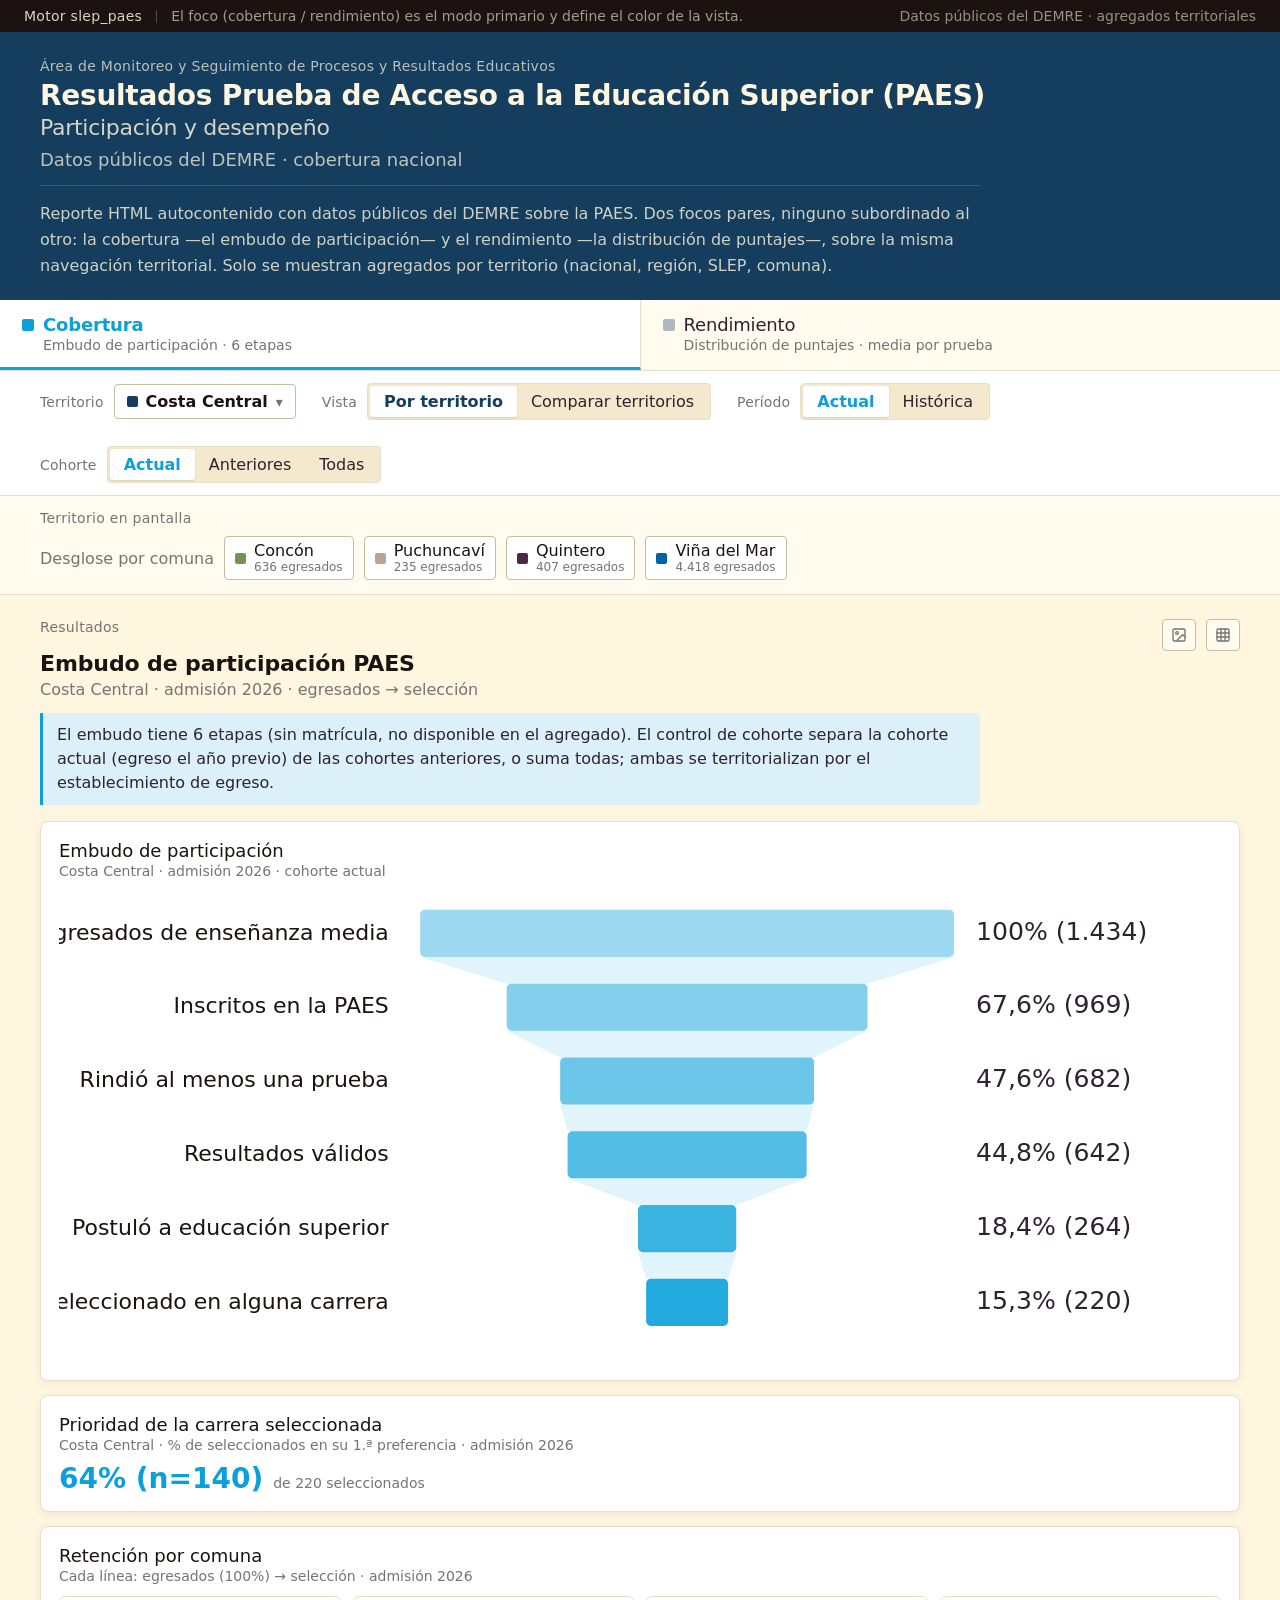
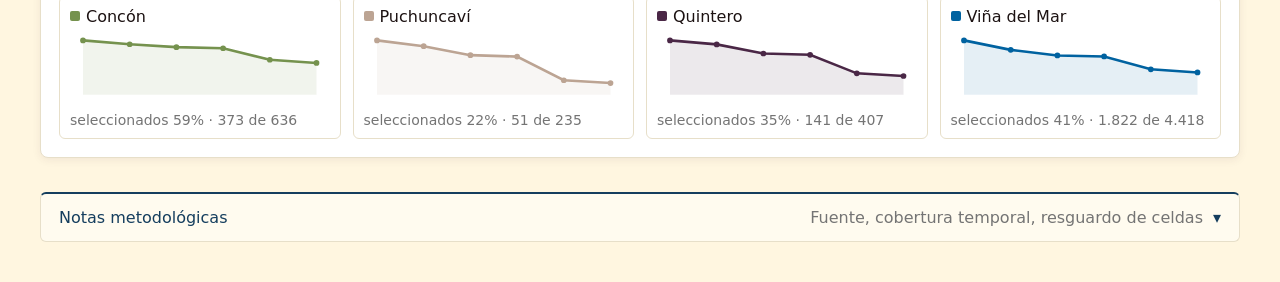
==== commit 08ea70f9: "fix(32): F1 — alinea denominador egresados (agno+1 = proceso de admision) Autorizado por el titular " ====
--- a/docs/index.html
+++ b/docs/index.html
@@ -5342,7 +5342,7 @@
 "use strict";
 // ==== Datos reales (agregados de 32), gzip+base64 -> pako -> JSON ============
 var DATA = JSON.parse(pako.inflate(
-  Uint8Array.from(atob("eJyUXM1y2zi2fhUWezEzVZ4q8U+UvHPcTidTduI4vq7qO9WVOqIQCRkQkEHCd5JUFvMI/QhZZpFFqne91YvdAkVKOIeExNn0TCx++Dn/5+AAn8OS1RCefw7fs2IN71ZMMg0FVzI8D+NJPP37JP/7JA7Pwo1WH1lRq/A8rATbvNsAq8Kz8L0qVBWe/zMs1ILp2mgIz0LN5JKXnMlahb+dhawqQDSTlFyG59FkchaW8O/m/02+nIUgeTNGPImTs3gSp/Y/mf3P9Lfdr++gqA2I8Lz5IWQ1bMAiPof/Cs9DttKsgqWy6xGwYCI8D6+6vwVLFjBZse0PkJ8gKNmSQ/jlbIfksio03zT7PWBfNn+tVRUwGQgIbi+u3u4hzd4I4I7LJd/+EYAISiZVFRgJwUYbtgAHVxlRk1Xe7f8YPG2/Cm5/7QAbVdVGAJnqtvmrnStgS1NAwbd/yKAyG6a50ntwxQQrCPRt9zdYKrszECu7zgK0ZhrCL79ZJts1HyhbCFaEZ2HFV5Z/4eW1/cda6br7h4SS2f+vyg2rmSw4BNdWSvRh4yXULHIGuYmcQZp/tIPcQM3K7deaFxBECB678NiFx8PweA8vOJMO2l0/b9ZbObvo/tKB10WlimH0C17VSnM4oLu/BB+DbqDgrSo4CFY1xC2UrNm/rQa11JWsHB781dXNYdxXqoZGiq8OUnyDpFiD/BeXq+Gx7vY/tuO1f7AjSjt0szZTLrTVr5lV3k+wsiL5blCXGmUNQNaNwLEq+GvFZXD37Ofgia+YrNnfwrNwxeQ7kPV+hF/2ZoW52PAsrJm2qqYbC/A5lM1HdiWfw0Itw/NwYleuyoVuOLTmggV/7b76W/jFrnfVjNuQdYeJXMw9aNhAsf3a0Gv3Qex+cCFr9R5WUNXgfJKgT2oooHR/TtGy1KPh5UI5v2fu7w8gNqBh+71yP5m6n7z+ywu+WnFZOR/k7gc3YARzfpy5Pz7jarH97g4+d3++huBCgylAbr+7m4gm6CtVBdewUu4SIkTKi4/V9pt0f47xElcgBFheOJ8k6BNWa7VRgtcg0UpSupK77Xe8EkTRC23V/GNwC5pLKBRiXYQou/3dLCzlfjtrHJcrJ9kEUfGiULKAldm5sFXDRYfgEyI1SxB8+00Gl8pKTgeZIUg0DHlr9CAgIYBW7LpPE8SZyRBvuk+jCPFggrjwDLQGWTS2r/0cDT3Bn1utU9tvh48niC94HZdrLou10lodvnfJOJ1k6HMlijWi+dSVYkzzhtKuKHeYuat5ZPEN5pLJ2hq4IcameANX4tHw/YcpJiNSq19goTkTENzwCo2OqJngPbwwUBVqmKV4IS8fDX807DCqa8DwoNe8sPxcOGIVY4bizwXIR8PX7uATRMIMfa6q4EIuWTVIviiZ9JT3mttgEJatkR+SsQSbFou6Bf1ofIC8P8v2PwJKdfg+R5YJE9OxTfvhY7TlOf5cryBo/ju46RwTtDHOxBDkaHRkkm5ZrXThMzM5+tQwUawPfJohwY3Jp7pWwaXSSy4E0zAsxFOKklwIGIJFU8xmhHsLsm5QXIKPxXgrO8SdqvzfR/R7Diu1U17lAeFV3UMJ2qxcXUReBs/wAGLJn7izHkIp+rVgwc98ZbgQ2+9ymE5ZD7R3/R7tQbq2ZCK45RLvtgkeSyMBOS/CyAuxAq3Vwp1n5/[base64]/TC55r3FanCDwPlhvjmaL5tSMusaVkye5lCfPhUshA1WTzN30pPfCsUBfoOd5XTWmpVmmJ1uRJX3ZjSPhrnczA/QHJFoFlMSbX+wmp1U0qinM7YiIoSqfMKLVDWJyLRMaxW8AhTVYDwOn1KavgGvkRX26XpOZXAN0rERXkIlcW/G7Q9w0yevlZjRza75ysBHW1Aa9m/Y3fS2aotJl2vuWrYjPmca9fFi+xXFgT73YcHJEDh44OyDGjPENOmNUC6srXHMnIOeIjs1j2Kydpt3j4hErBKSaZUs1nyMFk6pZV1vv23c4GDqmzSissUrZFKPcYlC1eLRsMLgvMa3WcolVayh3P5xWhsimr1YqAbJxiyahiWXaslwScQz6ZQyRzHhGjr/Tnu8UbYcUHglMcbLJbNyV/N9c+YpnVIstn8e1AdZDJSIpXQ+WzNySevzk1HS44og+arHU/akSAi+MULwkxozjSYpgdYokvbRJ+2xxOr3AsT260nPPovoPmXBNs3h0AjLmPSWLIs1iO13nwtxuZP1pEEW7rTI2aKKTk/qZVXz2uBVH3O4dNG1EeXpsDjp0WrDYeMoudf/pL0Vt3X/PntIGjjrIW2QKIZ5gyS4P6dGpUZnysbBuSapt9GPa8AlRb9NmlO2GlfH5369ISgNBZjaLZd4XU2SDYGfhsWw76bSHrbJsx623wT7NMZfzWJSmzYaJBcoRPYJ1Tzqz681G46uiV3sUVqzTT0USREctW1G88IR4/wIrdA+fwZRACkG+2iUEMP4M2erhswXooSVE517lWgakdnV9gcqRXt9VkKQVyJ4piokz/40L6J2+apXOYr8M5Na25UIbpQbdXoFM5v2Zn1juHsCkPmRdLf3MKK6l9N9lhu21LAcEZrPYwLVha0Nj9DcCBe4r6q67UygBy9HcpkZWfhzoTRfwoDqEf81J3LxXDOuT+tdQgLqBuZGB0cqiXSpmlVuwoX1h0LJYk1tiazHoUkM9dzUIJh5v/1zCE64RKsGz02tlVtqPlI3QOz9BcSTPXgd4Q9IzfcXpRfstEBN6YQ2ktZOSnwsc0gQ0gCvGTrq9Pu8jDigF/yDYcLB+ksVKUEaEMBxVd2bSPdPCAVsfzhQnyWfRVEPuXGT95kXiIXQAt1TT3+omGLBf2FAj6hXJUkPhg9BfYqWEPl5YVixNhoWI2L4lBQaXgoBGyfm8km7nXSGgHLJNkwum6ae0/NGJ89xHSrhOJyU2V5Woqll3gDfqNMTZ3TDLfwWqsKMKtUhJv3DgAyeMy23X+XSiaBQQE/zCNp3csmrmmnpLUblWP1SCtfm02ntSyLSyQIBdR5+biUROYmGwJqbD94lu80GadRb8gu+MvjwdQ/G8XlG6lHXEFzz1SCj6JlCQhT/GuyhYdNT41l0RuAJgd+xUXlxGvXW/JZptxDs3W5E9fEagv+RKNfzOiCLJSteqeAOFRy94FlCefRhKKigYkGs8jWUmzHiRM8Kr32LpOnalJi6a6gCe9IDI7xeEkVpD6tQy4a/1EGs3TWYGvRp1z6j7GQLc5KseUKoYxtXUL3Z5+uyGeEHL8FtjEDK4qpoTtWMS9C+in7qMoTKHK+t9zmdqGQ5AQqwEd7H4bXOSHSYE+hAp47jP6i7xG1y1yp4BlraVY80hVMCv6o2qD7tt94WnRP0Lco7jpxDTHtNRMIpTk/9ojvHKFkol0PelDslHFJyhQoNXqGYk9z5Wln+lA5zfXNmJF0f6qpyxAIZ7J6b2bdqjjAsVqimFH1jmC5dvF+q5nEf/hZM4azct+ee2VZV8MDdsy2v0R6YlPZ7eaPbAUpv/yNXTLAR4B6x6iFvQcp085jorSlhRLlsSmzvDZC66zGLT5HGm2XPiZqSVje+cdNHf4I+Jep2A0Ko06cUU1JVuAFdrMdVfFLCjBvQ/NGgSMUv9zHx4Degt98huBJuuOJvgkiy3rIt3MZZI2LxnGRYu/btU07OquqMwgQfcRobR2Sz7IM9RHZPzWIPdE6i5xsm+IaZEeJraRT1oKhk5CcQsfg3+GTGR6GUBBBNGS64hVrzoRiUqhvZqW3Y/ASnHc0sIdw0olgPJ9q06S2lgrD9+p6Pqt/PEiz8r6DoLlWdMmJTst5XQBrbvQfFUUzCpVdQg8Bds4cF4z6laUxnfeJLWI6hbo5w9kLXmNYJallecYkiJW+AlhHKqhXaY+bXFEwbw54geFnay1cwdJZO2mgi2kT7+i/r9tbHfs3HTonx7K8Ff3LKht7NzrDGvBalW5byxs3RhLjR15XtWDttilKKe7IdVSeV01Y/EDdvYalZ8MI0jeSnDcqc5MQ7uGiyqApGxCpEUW/BJuPOho9ktiRqv23i/XFpn21hI9vmcsTBgi05EhxybF72TIlZuQVRIpN9zBvPMFKuDDkVP7LTLKcLlo8GnZB586KMxOu3sDFjmi+nMd2rZkvkFI80K5DFomNXf69CQjptbtlSq+BiZbjWLLhkeumt0bh+IyeRzy0ToAfbq8i6Y0IpJoRxaew9/ImmVAFYafwNIRFebI6REh8o+gvYfeAo70ZQGgR327H9CWOUEKTt7xsR6mRUHnpXOHwiSM0SM+XphVpjSJix/QHvhdJDwtPLDeK4hxVKoLY+fwGLTIy6uR0RIKkBISwv1nxcE9OU1JEaKOpi8hJpSpUEx+ZYYHFwT47Cbrn2nCP3BCjFuFqb94/GJe3cL7bYfNrL3cOGlwZlNLK6VbpmnwwTg7slVIqJP75V+olJ7kiSP6SjPZO36pOyR/348NsnFVYSsVho9cTHnqNk1B6ZYm0kbghBaucWlOakEnZrUFPS/IjupBi3tJbMm1onRKoiDLYXogN7U2WMQ496aHufy2Y49Wm3bsO1eAD+uqid4tQROEnuW/gDuAXoI1WilORz9l5ZDfgqpU9AexuXzTVPJmFU3mEbWqZ4gEfDxBIdLfhbWizlEgy312ORPfCRbR4TnTZ6jCnIciraNTDpi2hQhTjryVitnYU6QHrZYNLj0Ee2HrNJS1/kcN8YxoWnSbxPXUKiN4YJMZo1MZbKN4aVI7uPZwmdl6OY3J+yJ1GcUSTHHcTYCKR42jkFCzZm3owUUxqkW330nn/[base64]/q+cpLwN9hLAfq0/KRU6iyU1nK8EQG9GNegXy62X7c/3FZef63MOrv+/LawOKKANSeC8RbgybZQDkgwKfDlvSvvKw1LCJ5DyYUT83qpRpj1trmx6WqBj2QZuaz+FmRgbw1LPmTQqOKlffAz27Wj/ae3OD9J+gNcgkaX2PzZWE5CzwYtWMncJMPbF5BQksngqqrZAuRprYqmA+jnsOBHrnWhe5F5f9/Pm+OT4bndSG6IZs8t0d048EhKSHTTwl+umpeRfCtHJZt0MqXwf8ATZ/okxa2dnvewChrr6RMXfARJilS7Aartt/[base64]/KLajHXl0h7vEeBKxg1A2OPOpBi9OefEaOmhvUGp0nzfw7TQm0diI9/zE+WScu33tboUiafO9Ghrl3Lqw590wtlVbB22Jd8mU9MCkJlOi19fsdNy9K0Kgk6kgTFqaI3t6456Lm4jQ7Z6SWcc/19k84zRTire9VoXCng9dMzkmrzr0S9XCRiBBpRg5871XpZOa+lc5JXn6v7UHmmKqUzTFzDGVrA8NnQD1zGCOkKVCv/dH+CLTJoTeZDhYFnyjS273NC03SORNH4oPMYH/WgWeaHCuIYidS4nngxbp5J+K03sSYow+86F4RPc4a2gj1wAvjvhTiPZuek26vBy4K99L1kQ7JnOAEBBfCtmYMbJMmujNswvboEqTHzczRouNJD67Ru0JHighJjLE1+Gp3JJOIKFu3P2xFSVj3OLxodJ05xYb0V6YXUDWptlPG9pJsluATtF9NuRhUIKqzZNW/GrlyC/7+FCAjVYz/hQ2gi2j+eiOxvdvfOT4CO3r0Rpi7/d1sfyg/f377Yl8/q2p4V7R3Cc8/uxxw30breNjeSW9LfM1BUvOGmmgeJDz/vPvuPPxpMpnGF5MOcR7+lGfzOL3qsOfhT+lFnKfTbpTz8KdnlxfpPAm/fGnW1T16ff451Or/qvA8zqIksr8s3zFZN/1P5//cl2i7mxvt00xtQ1F3AjJr/9lGWd3xWXtRvr3A2lXmuufM4v3HjeB3Tx5k+wnj3Z93BdO2G767MtN21XcJfDtxG0q0V8/zdoL2mKQ75WofvGlfHmh73lsD113VbYftYvzuxa+0W/LukLu7azFvB97Nk3bYrJ12l210x2Ttk0TtwXNXwmibrNvujVn7r/0qGlvY9uq2FZM2hW/vfrf18Da5bk97u1ijFa42/u6OCrs7at37MG2bVr7/uFl1u+W2xt9pbdfY3WYT7aFl+yJQ1wzajts9tNZ2RneXrVpT23VrtfeN28fcooMQ7KbdZavz/Q4a4rXlzHk7bVuGbRs025e5uobjVo7bR+Zao9XGVK3kde8OdP/TNjh1b7Z1sXhrRNoTtOwg8hM7+V4//p+9M0eX1oih6F4qJmhqAva/MQc6VwMvcuLEBP6Oux9DDSrpqhD9dxtEujF+1tBhM6fxV7tXWvv2yjZP2tg+1RsOZH4rFoMNQP9xoYfRGkwWy3DRfrtfd8PUDKx2+M9W6cfm9HI0CpL6cvI/fsRCL6HxMz0kD3pjSmW2lK9Su8CDpq2200Gbf967ndzsVEvPqx1eyKX6Ce0l8Rt3bEIi6Ta95r1l9ITO5KkxD0TIXNgFnbrr1t37NoPadtCgLXb9wSjK+N29DD7eZjSXnbxsRljmrF3MYtuJ3QbithHtNgcMnZbQsM7Ycpg/loPWMx5zmEUOa/[base64]/g+L3Azrzx5rcehzLEK1aurNqOwvLO7i3XKtg2tfb1b1oEnNzYbM1be3Gty77m4GH93LYgzVfZfXBFxFnC2YUFdl+83VbtshGadp1t89ztDLuHzSsxXpOBxdD16TP40Gg5x6sd/mNsE8scRBkqOS4cvg0HS4QH+hub+BFWGH9e/CegqtJaT5J4t7kzDSwPD9k4Y49BhBvJE9xxSKn+S8LrV8MekWwW7fFIDZibN5UUQanfxoEPOGPRS9lIUhGkQll13L/[base64]/[base64]/ezYZMr+GKkdOoYETn6drKOl9TuelmJjNfSdr9pAql5GUePXIbYvwd/[base64]/vYO2meU6fYodE77yFG+Fbj4fNPvQUfPFntU+AjJEg+H+KeuFYEVMHVSzviwOxwSatQ3KM1acVOXjPWPmGYBT1o8wxnFzlIIdnUUJXGmJY0gRB5In5t/lewlC+8+foq5ZvJ2yrS/Kqq6MT8hrrTx4hJnZDmoPFnmWsSMhL5HC22ejupeFOnw+ivEaQoNT3fbUmhjSHACTN4TetZTtB1CnvsMPj4txIyy5OiqjQOiSZmVEp4erlqO6XF1KGfP0K3kF313286VoOYoXDnqhzjkWxfF6/uGE74I0ShFiDYicEiEysWidWLPGKziqzFrhnaElEAHk/so9xiaZxye70IlAba1wO2P02PzCHedVCbfokiymCKCod3OSK0fhsrGxnXLCF0gyen7oJ5CsfRtRkiAzCyekPyyJblcuyErebq/nBH9SKJQIL4f5xuDlqAM78mk9zN0pu5L9tQ11JtJsimbMhAzbB3KlM28Je/73r+WdsNc2z7NVYs2Gae1JzaJJV40XHfznE9ak53MsFitPAkqHDKdSNHeUxk0AHJV0oAbhDHczfchtG3Juu5af8NuYuvApoQWhVwgErIXrLCmqDJbKAIU5FKwO7XsUNfjj0aR8NB+f9o5lQXQ851l5pQJy7JHaLLb9T/y15aIBQbrFLkIWx7dbZ3Gdy7KnXFgFiX8AZwZh81aiH25N3PTWVNp1xB5OTxnYVBwbjskre9Va6swfN7T/myzLddq9Hc012Sey3sjqirTQjJvia/HhvVptaMhjqx1djsbOh002tH8xLP5gruJ4TZtv96ORguISzwEsZ5Imtgp02DmYENJM+z/n3Y0JW6047R7njZadv4T3ej5MOvNndqkcJoHpXYH0bg56fSBUAsWw8yA0oVo1cPRp3dXiXrqlA2aTcdKndGy15jSs9FiuOwy+J3cD5+plYZ7xXSUybOG01YM4eQylzdz1kalYZBqUdPIk9/juHTYFZPv382YSZuvmUYCBdeO1tvRnnbYm4R3O9rVjmY20Y622tFGO9psRzvt/u2w9+lOXWZzol/OBNnJ6ZNrPvnEoTuaFOcKy09enNR13VlOeHSJ7e1qR/ul//79v877X5zxFTyc7fgKHr6Ch+MreEDwfAUPg7bY9b+Ch+a5w1fw4I/L7/YVPHwFD8NWAS7ADP4reIig9xU8fAUPX8GD5w9JHHwFD1/BQ/sKHr6Ch+MreOBkrny3r+BhGL+CBzp6tq/g4St48BDdaQf3GXx82vEVPHwFD55CsfRtRr6Ch6/goR1fwcNX8PAVPHwFD1/BQzv+lwUPS6tWlFsp8D18kCaeUBXoCWwTO0aCXTrQC2YAGR7oCXZ6oCfwtMsxA0j6AF/2glGwE/[base64]/iuV+IolEIJjhdnYZTBiPeL88XnxfVif/Eq7NwnuF4cL/YXzxdnYZR7rOa7oYGRYWpI+FU8GewcaQPpLlgFV8EumBk8+BBGAirSMQruDJ47C78MpaYGa7xgjSjVDIGnYBf0BN8EAr1gFeyCUTAD7G4FnoJesArGn20bRy49UN2S8LsTfFfQwC6D8GToBMM5Mn4FneeIBdYygUK2XItHfuw4Z4ZSaPBknHfBVbAzbCAFFWIaesFvB/JD9rMdvsfvnHGcOF6chaxu5/mH68W7UJvKsbl8FdYNsvygdrQjnn44TyVjUPl1cL44Xlwv7sLY1RL7i/eL+8X54vXiKmRcEvuLz4uzUsVnXoQ2XrwLlYUGx4v9xZnpmZLY/7C/OAq5b2LP7HzvPF8cL/bKKFIXVZhQChQS+660h9fB3678h70zyY5c14HoXjD2QGIjSvvf2B8gAiAo+dR/5bZsDJJxrFTDFgQvmLJG5VwZf7LdWDUqNmubMmJA3fuiNart/[base64]/RLUNylQx6wkkkYmGcBUxYQJQdVwv0mQV6HV/wevapDd5YNQVg3SvgZsQUryLcghv5Vv7TzY5F+kXUeQHqQFGUFqkDIL7SekBulBxiSJud4bc40gJUidJKFXQq+EXgm93gl6/WfaldDrpn3RhF5Rx6I9aEKvMmtCrzdCrxVq/[base64]/QgY5LEXIm5EnMl5krMlZgrMVdirkXHoj3o12GuumhZtM360XgrcdY74azct6WaOKsvWmb9cpz1Efu2PmfDFi3o59EtvQFf/zanxdIypeBCSIulmnOmReJ725j2KT2n9JrSfUqrpdpXNcW/skHaLOVL9EyKy6ltg3Sf0mLpNaWR3vG9eyZ1kkgES5AaZQ+CYUO5gowgPUgN0ibJ9sz2zPbM9sz2lM9pT0vwKfhUfBo+HZ8Dn4EPXoAu+mrPU/StnZe84B2iTV4Eyy95wUs8tcCWVEsyN/9IbrY/fD7jLat5xd+8kbYE42Nx3/0e29Uzb2Hc8hSjLXILx8Lkr5FX/FXkFl3VC26B1CIPMdMqD+HRIg+R0CIPQc8uD/[base64]/UDf/O6Ki8PMYA78+d5HXrg/Aot0BPK7xt0QPX6O5O/oHr+nbnrfe+MvUCbPDP0Aq3ywMhvTHxh4HfmvTLulWmvDHtl1jdGje9XFr28KO/VLZMrU14Z8o0Z47yN+UK5Vha8sbx6/M569fqV6d4ZboPq93dGW6Adquff2WuHantu40ZVI0ddyemNlBa5QdGIQV/Zx6c2cIGbHCzszOzkQ+6YMnLJ2z67VzysKn/naNX0t4q83d9ad3RVSbfrbW7XSO8rva+/874e3a64fSS9r/S+3u59rRH/W4Q/va/0vvbEXDj49W5X+luJudLRSkcrHa1dXu6/cE6H63c6XMsvW7+Rw/VejlZNf6vI5/tbibnS7Uq3K90uuz7druRbv97d+oZ8iwNQr5R1e22RuJk2bqA9Zd0uW2XdHKvVgKyoMdXCqH1VK8RK0mygPBg7GBpoGXZI/FVULpWh0lWqSstyZjn/2XKKb8qt4htxD5k2354y77fd5GXeYFt/6m22H7o32GczzIZ0wjjpYZL3uRKrje7L0m4Tr/2EVt1fu/PuvrG5e51f27Sv0zNyAE+1myO/+/qZUz3ujLUrliJYmw8OV3jYmmP4PPD2L3okOiNj7cUcXu53XL7ao1uBdawtUJD9y+uN65q5EszJtfrcu9iC+QprCuSuoJB2RWU10ruovoIwZ9icGVuRXFPlzpVexVbqdKF9aak2BvTB/cRNq4dPQAUXxxcjwAxzbc3lowukrmG3zKpnxgeBUJxsQT5+FwMPrEHkBvyCPhgbaXIph/[base64]/[base64]/[base64]/1yWqC+yFi4TWgjzmslcpUDGJvMkWMPxS9uiMxcLaWBDNDZY/W8hipR59pbu8vd08x33UvK31L8KAJ0cNoXmJcCDMFPFcEaYhWrS9btrsPdnLP0zHqpTcsPvIY59G5BDELtyWo9eJ9yOIDKFhlvnC9mpBQnYiuNPxFalqtz+sNCbzMb0FnhDHFQfiR+peGlaxV1Obr/TFIMQOR3XpYq4tF4ejuIAfDTP2unRn+03ArRocTRUGpDdlx8WP4GYMa46l5h2AYBx0C0wvOIYinf+EGf2orBqQwQhAAs6hY8bGKiAHiHK1aphsyraYIJqKiT/6PvTfZkWRnusTehetcBAef9CqCIAiCFtroF7rfH+iFncHo6RkZWVF16/bXvihGZQzupNHGQzPzlinlgzUqpD3xALU3TGTQDYsnh+rot5nSxDRxDAT+p9AtsmBgqe5dwekH3tzI4JCqcNdBLurUxwnShVO10xWBKjRTwoxqL0f+NUIXNvWhPwiUA0eGcco3bBeW9LrJLi52vXxoyLk2eyg4PyXrwBRXq/qjmHdmyBmcCiPExUIj+JyE5zaYBWgBKwEsGw6x6KlDHptOmjYw5lrsFbv/30jsio0f4sRmfgVReXI6qRSdJBEVh+LSafBInAi9QH++jmBPcjusTliSoDvfhRGFhGDPebBb+TIsaiQGGFtnqDwwW5sI3S2SPNJrmadIzlUqdTFVV8zsMVOOzWurtnVNs+iacb7ECaUCezOKIoLEmC5WJwSEG1/jy2EBHc3oFQuKHwtOqcmpX8j/1HjZgYDLz3AFnyYAqOGV88DkqSj5dkYsOL1NQVzzmg5PfcVvSEm+9uTb0o43xbbdgVIn7U5A0TrFT4w6Z4CIZgf7sFW+i/tMxYOAZoSjgGt3MGio7Blf0MkqJ+UEk2CKiStMDsUn9G2bt8X7MANmi2bdmmPejV9W7FkzxYf3Ftfq1WH8oenFb4e+9EiZRZV0yCtkeEbtmbAeLhWv9SgKN5iXRL0pNEfnsNjSGvTgUnbzP9hu+EPwXU/rA0URcHjK5Abm0yxYdk2BqzDjVbonZlO5sMU3JLoHC+BcIKxjFENaqwUJs0KE2cIokQRL2reEOyS1y7QKAkYCuWqaoVC706kuBJaIIxEsQA0799HN/3p+GzgcgspFBoh3zLAF4AND5BECO5ohu6fAhZq+C0Kr6bfyTRrNVtAZ+GIQAIEjvXD+VRcbnxlUYk6OkmOCbIbpaM2rAx9gK6A9rKs41nAj1c9eHOd3WYfAmi26ezHJKWE7N3uKjwT9rDIA1Fq92CWgQzxHNAsFfaVRJCsEOTXrB6YL/4UGFS7RYjn0uUszYzoPBVQPVTokqzVPmc7a7EA2KXJaimabBIISQCSihoB7x22QxCAtF9Zlk/Mdmx77iFgDwZ1ODg4bUaIriNWd5Ij1L752TStNdF7FSN05mkR/Ab0Q0CKmJPSoFqErO7UoIg5cXemBEMGHlddukUtsQE+GST0EnOgqxgqJ4SgPbUuznp9VoKCTmVZLXphdRc5+s7uGu4DyxLWY9AaflUQY3mXE2n52BeaK4BfB+eZvCjEE4BniM6e70TFgpqbe7SRU6KRJg89g48IgETu3UZZ7EYIj/[base64]/iJOZRDO03tF3xLjp9YCOoV/FvnlG6CedraWgRC+3RsK0IvbC/AJHUmf9XOn/4E8baisJp5eOD/[base64]/nReQJLB4OmQUCd90IDdwoXNFQfRoWxmah+v7dZSCTgOfrLLQCUQahCBTKc3082aTr7fzNrkCtjazBVZtRFBlVu/J68UNF/kVJJxwidxpAJDM+LPnmPZFA4xnYTpzkrjrnjl9+GSNLwdexDv7njXh+3VnxqHcLC9fIYLiLEccr4BCTv6DD0VYjshDwTvlRNdywSLZOxKhBKyQnSkt/[base64]/Lwjc8yOKeW69O2M/aIqUETIdwALDVMAhIW9o+Kcksbu+PLi3YDc17TlxGO7lZ8u+NrBJeu7FxTrLND1/PUu8VMwjidcmdoixjygOMOT4A6iHHmlkm6yk6TknSltslO1uIYWhB/pVeB1WfPQ+ASuUjors7IqpmK6jO5tsTYarqIE556UayGoAXuw45V7rxLEh/EqDpDx8S7+AIGHXw9rKmomAEfbIbvupVBndi7iiDASWCu4CK7rHLHXKAUDjMl5BYipoBL/l+Nd3Fv8i+0Jn6ymTEJvDgbrpacQtPw4V6EwxxyqQeWBAeyxWWzd7HOGaLMAhF4uqSNRfzhEmF8ZwMtsGwEBIu5DCoE4QcnjQhpmYMShVNTFJ5OMrlNYTKauDqWsZABlsRIPm3gl4LZeafgeWV8OZdxK/[base64]/UaFlE2CTovCZCA8YeYay+ObxFPIuw2/I7CVqEvnOga+9+LIlIqXmIFPErENkEclDVKMyJ5O0wlhoXCrZqYEwLeHKingyt4L91yzBONjXfZk21Bblds3rCCDBuFW87ZVw9ZjDQRBfoU11GMgkC90DAqQ0GKLJMFfJp0Rysym/gO05TsBK+Y2W6ZOufTIcweYoG1yGrN6eOGE5v1wLDRp2gu1lM8DadeVRJlL9L7OiZTyo20BswgAb3hP326FCLeKhZDfdus3WBPnfmBCeJy3VK3iYA0A3B+yWOIAYcd2bm2H3sIhQwjlJILhyVUKnPwspWEzIZ+Vo/koNUgUYtL8wRzAR2GxUBmTWcoNIOdt1qKlYwSaycAhllppiI0yFGsV6DYeE4LPqRvC4FhTZoQTqgV/LUWbyB1weqz/5D6bP1qAtmOYoWiNLbJHFL4jDV2ByfOxdxtcrusV7NI0Gtiuhh4eJM/NtKthZ0uskiMfOm7QqdGar1jgBzG5FyVNaQy2MoRXI/drEXhpFO6JliInrWQx1oU4LpOjPU9NaVs+bW3lLoCHIJ3Y6ycgvqlJPym8b5BHrxLsI5BxuDmL/YEayrPGxNs0GBbWnIBEBWcnlYORgedD4ExDbMYxWCfgDJjAksRRuLMqMol8Ftr/vXq7+GW/BPgUksbytONYEKBKKENdaH+SAtzUVqFN8ppdNs4Z9fGh0YJyI2gIOJskIqqo5eMyyGPcCp7VL5U529r3HZNa68uWeJvN9w+vgZmdOJgNcVUoxeAzTpDrnOSnbrDhPsi5G0r9g0zjgynYLFaY+kfGHSZ+fRUzCZwDeCIt7xtk/z0arlRJlKnNqrpyjyNlNZYLKzz4YOPl1tiEp2kYxnclWYWwW4T6IAuScmcIPcErKbmIj2tOIEXYVeMaWSGg9vKlPGhD0dR5L/TMkmMF1MLvl9KagMUxD9hr0YyKExHRXQYKk7pa4Dm5zJAfMpQAKGtYtaQhzm3nDq4poy+FatrSQIBupOZlUkRezC7myehUtbVnFir87067cR6MjghxftM+nQOTeFuye4F2ykXLCbHyNlVscFHNsVg5NWqzB2PHn6R/KfiuwVXjNmspM7IV77MAmIrGHnddKiXpHDmGhmWRhLqrUnNKY+L0VOVxxbkPGt/5lxnXALuIn3BFnSSBYrZs3fUXmSPGB3Q7j20isyOtNJNuh0Kn3qRrJTswK4gsCW7Z58Z2wD/[base64]/kMtVdn+vXi0MNHpC1vAv169WJr5EMQopp2Tsekf7lb07kVHUlXvbnDyEHS5zqkkfSTEYZ3fhPwsVpMFHN2MTRNYXC0sDKSP+JHqaKWQVsoEipYMJykbC/S8Zg/z5GASmGGkry1KLQkn0G2Gi2YlXnanMO6BJfYi48XExIELQ6xX8wYiGTZ9eIEsjOKpMwuk/g7gwMs1uznsL3nziVuxcIPiALWJfWFrMWKMSWu0YSQEqsXeUj21/[base64]/eEAFgcPB5AqHEuwTzOPs4CfMm+374Lyg+wmUqrVj46V4+UtkxRW5N+k4FvfiWulRScIMJmi39sOxLzeO3QaShqaYtPKVlIbyFoDJD0Hp7M6shvlTb0UdPKVrntC6cyILh4+IwcaHCQhWElX7UwtZxCNup+2thf7eVF4xfH/FHXLf5y4zPH7Wwixza1DFnMUiTJlHTJTXHrbBFXcsXcbe4ri+w5RyiTGwbv754huTAtKo+r61p6rgRiqWCAeHaQNBhNWrVcjCDPs1geu65e0N53oNfqP4CSNV0b901k1prrOXUq49vNd8N/hkpUTOxezF1uO7DM9TcFl8Ov82cQ/Jhg8xf03b6Eendt4MjmDhQF2i6gbyXM8H3/PGSqIFvsb2hCcycmUfV7ucpxE6fOalpDdylUKJg4szedRIj7v3iP0RmMN7mW1h0R15oeoF+Jx2P/KP6meAPrCmtBkvjvnZt1Y53jpNCYNnbxDGPpFYydZUknD7Z08V2Lnd4d9gkKd3fi+nn7Z34pWJJIEcSN1F+93Rl1EX+mHRPl9xAsS1tb8sqrFnMxa4m5TIt4nFkQUjb0/KO8IVfWM6KdckEwsIGyDmRaU9iTgI2TWHFks1HWEfeBrBHIvUkVmwI2rMKxJxRQZV3OFN2yeIhNj28SfM2pLtxTsl8SAdnZbVk6eFsEs3gHz+2837OKrZrKB8lfKbiHp0730TPshJdOjv+rSXaeoaThg/D9cMnukjFVVddrOm7D/3JiehunoA+H7j5UlL/0BVvwtHFRwevsJZP66hp/gPfbSVPzj8SkRZ88cCPAq3lvflrUrHlWVbNTjQRBTrv/fnWq347TcLE4QxW/pZ310V108oJ1WkjBr+4ltyEdU2E4fVEucc3//6J1qn3L+42s+XX28z+qL1s6t3B2/HHS0lJleEpTNnlv9Y4djexe/E5oBvEhmgjuNRsXu4MWz+1hL1sBbvs+rMWY8Vzl9cv+rgSWnupY+uXrVpjy3zuFh8z+uvajl7y2f90dHzqsvp1d9VHKx9fdVG9bJv6s36pc6PU+kVzUyffVlwriIik+LCkgGpwMvWsQekLnUmvW5K+0oq0/nrPUZxD8fxmTvs6NQb9phEocWAmLqkcmnlDATbgEJt7pZS8Lb5TcYcRZNpLOqHTbUKSp6acr/TbnPtr1uuOmio4nntnVrBOsK4QsKUIl57bY+4CtINW8xnb3PryBz0vG/3nJr6EOtmLcV4WJPgsLTwdgibTgdt1J8m5g+S5ZyQ5AGnN4Pi5K2SdOz/6IRjcoLiUTnV7cdq0sxCOonO5uRHj3IDx0zmWEC5MAdTfi0By1k5e9SpjkqkPz8CPIe8z8AbAnB0JkbyIiQgFBHFjXUIcOwjWihFn5zvCIm7xgs3ailDhF9sDPiQMW0lFtk6Z3IrAwLmDHyHkUz++Ux++y8Z6POubO+gpSVppwr0IV03lpiuW0bCstQi8Z4e3dQIo/12t0f7BnmhzL7Tf2QSNzuIr3c5+Y5cz6L0vuppdtzG77lN2blDmBle92qGm35QKLDcLz+9pIpZ8Fmc2yZQnK5Q06yj2NE+NwK47gF23/nra8qv+Uq8v95SPFXzq4tUxOejy5Lid+nLVy0ZcTGJ81njrU8MtaGJoIGhiWkOq62qzt0j1cNbQ0Fxjs/l/qw9W/[base64]/5JV2MZuj3CVFcOt0KH7ZA+Zp85cvmr7U624vpy4v/85eHVOm+L+zKUf9x7pxpGp/[base64]/jN1T417m0v17X9F8U84eYqCI17jNZfR6FhCMrQBqbAjOW/I23y/SrH0Xb7bn9oBL/qwr8oZvGla6K6Z0QOoqc8qfl8q/XyddPlfFrmZLSjyDCij0axRHJZX37JpdmlI8vi9OJqTHPFFAq/VgBxLxGtTO2mZKUltXhjApJoWaJreFTerJOmYc1lVmHP/EvLCT9WeXob6wYtd39cYnoO7Wh9aui0JeKQecq0Pq5/JO/gYriHaAnoS6ge+JDnzrzkiAHDDHWHY7xfGj3tM5TQJfCa34ZQkw6V5upOldwvl+kmbAxWpeaTwMh3ZMOgeV7VkpJ08tHgl0XRiZ3ohZFOE9LG+kJz8WM8DmuixfVYkyuzMDS4F30ZK0IBKgnivaImjG0DxicoSFO3jSbHV/a8JpswRcVgXPpH5FG9gWZgJ2n5XrwfVyR14uNMJ2eF2rs5uK6L6rqXiqfS/VsfO3JGzoVw63i0m4f/brKLS0qe2I6iaTHstkzcq1az7Duj4vU7BABMLysR6unQjQVh8RF3ig5e1pi1kn3XFP267Vkv15D9uBS3iwaU7lF5R7suHwv8gDVzIWHCY/4DnE5aDuwHvQEgBUomGZX71RpNJcWwXc+HTmeC4Nc9PNoyZ2jd2NgF1LMSA4cTnsCcmz5+HcufplLD+whCaDc7HAPHxaC2dbyRRmKYHw9MeOY8OMQTKh7USCYli7Eo2dMHBo8eCQ0EFR96P/wVx+1vFjhcFXaUHGpWr6vaTgnux/xhRZ/jZIrA2phdiyzlys+idVA2XgKlZSp6Tod8xr5ommqn/P/RaHuCV8l/uf6jMYl4GXJixxlzsleMkE+p98HpbEFDwgwL3z4xq/mxbfPNHwz971OFIopXqS4Ywk5d/oiNX3KPNZifPtn+eJbOSeK85OlXGeIf5MaXqekcIRzmac3/L6dmeoitXte5oPU8mq/SaFeysecPb2WnJwbcp8vox/svKZye3s55T1H9gRv08o5c3kp3yUsb5xN1UTW/Os523jNs9lKyjReMhGUTvz4D80NVnRj6Dz2cMqlnXNoExgdjDtngCQIPwxd/H2ZJJsyLUKU8KWrLNnqKAeQBUQs1AYc0sbLh+NxlTTL+POUPEsU4HkSLZd1mFBHooWA+0oPYZ/uGHBv5ULovnbMshdDradkWm8J6StycOeqyaLkWlIpFnWdZHuZXOt0D+TWIobvensv5hvGsLs+rSUd7RMDj+O6OfPWcIeyXrZ8CnGZl0sya/U4Sow/X8rWZaW5vL/QLc5ZbuVz0i5BgHPyrpAzvGKLUzZUpssJJvAxEvR1UMJtgyb04JQJfMoIdopI5073/LrODHHOEOamKBfnImHY52pxJR+l9vLxKWEY053zhgVPORmGm0xpakkUxyT5CeriEimZ3LqHZc/tjsLTVaCC9W34kLtfixADJ9TE5IiJzJzJk8QpfxmowpzGzByw77OZ2YrLeUa9fLyU3Dy0XBDD6FXD5I8iuONpdrORLqbMKdtpLQbc3GSqlQlSIz9FnKBrtWL5OHQ4hmkc+f4pZZqvuPaUOq1pB7FxaZojgy/VluVggAt0BbFizazK3syXGdg+9TwhQBNe5tvsVo6pYRNU1lIM1DysAyghSxH+wmcL2BCvaW0L2RXbEx7WVS63SPnQRI+SD3KGxf2LTG/2PAhebNZV8dOc/+1291sxvDdfli0tmth0KQJ69JCsip3drLh1wjDnqwFgx3YZDq6YLWQlfZXP3no9nZy3Hvplz5sz+GcLxq/FJxHJp+F6d+wW1XeztiJQscUViSAwNuUhki7ZrbOpnkF1QWUReLHtts9DNtsQP217LwaiNpICJH0hHR64IAQJTEaLSXzrlBW/kRD4tggfMjklPu4Ss8WK8JRA7zUSFOa2NOsyFypwiVuxCqEszk/+r9e5+CuNE4C1Ro4ZVuCnxMhFMObhFddTi5Y5cZ8n0jpGWjLryqYtFnF5mcSo3LrqKMLdKHfrtAmAEK1KQPVmLkmH1kc5VwkIY58IeCoaUI11F3fHFZmUKF8ErlNw+fR4CzdKHuYAiDJxd5YfnNo6d66m2xWfixKgqeQwnoGwpVh/8dPUyhiiGp/CKVI1UbBd3Bwbz57ac1osO/p3biYMthruDe/XZSnEuRGhW5e1mC8ECzvERYXigSaQrxI3VaLxMEGFrTKbsVoYVr1wY+GlN3POQiqH9Z2LMHR0PyV8qo33VJlxTiaZD6/mgg2y+3S+wp6pPh0k44W9nlslnWo8hpm4puWIon0+feIBD9ICkh7azRGA8J2MQHO/pFcchS1a7WJXDRLHowCgvQcoPeXSzo/2I4cyWcOG4kgsyowA4GI9y8fpmL6mR1DGSjE1H5/Q4uHKS5EfrS1QarTN8jDP0HmGv+UiOcjGWqSeic0ry4nStJg/07MWaZHA/[base64]/Q9OK345HJAgtDsG+PLy3nWU71Uhnr4ZK3ojDmR3VU1QVU1Vx5yuBmAhIKwSwLAyuqIbfLHHXSk6Yuwbc45cVXrnOV1SJ4aRRDWaklNdgA0WgLK/NIW/FKzVVOHVrwGj9Cj7BYiU4pvyjFmvvu2nPWx7QA3ZOmA3hKVr4u4Nod5HC6YdGm8OaUTU8+M9ISVvhZvRcJ8qnuK2ZBbGGxVXHP4+6v+GmUIKdhu14+vqgRW3V8DCldMSHSiZoG/kbM18lQfVorNl+ZTZ3vw1+F7ctx1VcFZ6dCM6iA3XtwFIFBnO8JkTzseE/Q41yPRgrgFCVu4AKElhj3cXJpQ4nqhIDaSdBCLcnXxK5Cl+r0H/FNLQl3A5i147pqF9cgHiObhpg9ghR4qlX6s9lVxl2IzCC0nx9J5nJ0Ui7RdRUD9Zw3IHYNZyhztkI0lqF18wGjsAUXrxBFSuTDWmu3QUq7/n4N3lyKp+Sux+L12AjiJL7mq4LAMO3rFHvu8lpr0rCxp4jHF5lfTBGR++avMHaGcYF0MC2+iTOOuD+ifLzbSZgKfk8a+7JeUF02Nooq9o1aoaUpIfAR4EXlMIVy1+WE4JKmr/[base64]/[base64]/a0YWzHQIGid0UX7RDwdTKkdqEC4YctHt6qb3boNFLM0K3cb9Mm2+EGmhvFgdDTizfZJoE4QqFNMKRvdOig9Km4r3utV+9kTlVigxqNGnRc2U3aV3Yeu7N5Vd/N/WOAFSTEkgqol3IQ/4dcclgannc8gojbTbXPgG3UzLGslsNwZsGLHHgD01Ain5t5s9A7jE2INz5acj/1Z5KCGH/DT+u/fWvcNey0XKD6eXaJ/Vzn48IKhbHh3eCvg9lbOVeDflX+nLCMuf3gh1VXhej5hXu9rVeLc17eqxZml9OtV4zMaeVlDzjQcYywtJhp2JVeUn3K8TpXlhEwe3s/QlNC28e653hyUSGvuuMgwSX5Shc72lIimzbxh8OVK0Jrs6cLpQY01qTWfQHBho9idPFWs95kqOsJ5eJ8ILqzpXkwcsYgcxUEltQAuohooqGgJLplstee6cCex6REgnOriFVJv5o/nVfLVlWxgytg45xXgdo9i92suok8JqNBd1Hib91P5hFBlzj5Z05cPJYlRg+2ONFmQEx+y78tOBms2wm4zEDbmlGxDdkNgQwY7PAHqGCgkSP8mKtMbqDN6SAo20GqzNaQSq7od9T39BLhVQaUmI0MfKqQO0iCca5nkN/QjV489Y/y8Sv21WD5i+W7lA3sDQaGb07X3sMHg6IGrUwLxm47tHXYTaDQXBemJo+XAJv0YtrqTgDTZwXQ0882CpWBqakZACIYFMwohhjlv7kJAk+M+t3B6FKLAd4+d1vFcL4rglDyH1LMZ7XzalwAG+7BbhyVu6UqAJ9zLdYnLbmnaCG1sWRZcgJ+2IjhusZ/P3Qh1T0eZuzM1OOCP1eeAupHfDV4july5oWRB8s6WPF+FBpOAw/VjUeQmhlrsN8xYJmJaJmM0zhsuKpgIRjYmpiAPemK1Ua9fNV8444xxSDIdRyuBSfjWXhRV0E1eRYVWhIrQ7nNzjP/sJYU4Suju1oH0cTcFbHsKP3GFGQ+bezfQdaBFwIyedHTgfH69s0N1ke7DfKWDcD0NkD0Pu/XwdfsH1cm2YrjgshkEnYcUmW7F+mbwt/[base64]/iL8DBq0ZoElPcCgsOVJBzVzvuvaaTVWzGy3aJ3T+JRYx01fbTDnVHRjji0rCTsbi3UabIISj5gZBq7GOcQijULGSMoj4XrDf/[base64]/8acwBygvkcq8Qxss1XtW6L4c/9XlvHWI5p2Y6BDyum+oAu9h1g8NX6lPUVU/NdFygd+BusUJcae6ec+qak3Jo8iVfaaIzN89RlLJqIcEnvKLhgaXk/KbKWfLjNf/spS46JD8PKIR5bEXYELcQgfvqhXZ8ygvDFeV0ujX+d612lOBEgw8yUQ/0orj81GvH6FRuuTM01zXvL9Td3IBH2NXciAcEu+7HQ8bcp8BY5p1cO/fl0dEu3Zhh7lXeyXWbHm9mQ5TRzdzcgutePjo6lJwuJluT21UtUJeNfswMit2HV1EnxiZsvCjThsFKLQpECF8oUU7QLIUBl5rg0VQ42BN9UlAcNqLp7cxwcDax6qf9h5LkLnbVUgIbEB/+CaMzkh0QQI/WEYQ7P+mrVj7ONX/sYOnj2u69YEsqiNipoxEFs1l8MwcDCRNfK5sidsHsnsSJyuSUGSg3v+6m+WLZpv82QI2WLM9UEFhPzZGImblILqRiyEEm2UNBu792tQdm6HJJLjL4ZBVq0qxT3EsJM459E5IFhcZ7r/hSjrkFYp21tJqoNsgLIsxe7H9FLMGDG1VacbODmcilSOeYVCVZQbBI2ELo0+dNnFJpbC8WwF1RVsOnh2V47gSa/FeSZvOy6IrBvJ3bQZ2AHcqksocaLrFMdmpK3HzaSorVHcoNoU9DhgavbJbBjRshKALCtyTh08lwMDsOqpFiKcwGflQ3b0PRO2lytz+eHkm928t/3rZqm7ZrF+6UaU2v3+FmKwYtZkyb1aWsgGSc5LtuNocIx+gavdL26ot+VzXVqW0lwTY8aiC+MByarOT2QQLHnood9nIOquo3/bBipj6nORKrzm2yYPp/0C2LqEhCh7CBh63Q81ZaczHuZUet9NQtBJ7D9FNmzyqNyVihF0cbPiVtece6tfOBXzXzN5/1Pm0GI2n24lWcHr4ELMdKyVosC9r5mJrOcaRqyDXDNGRv3xleJQlpkFKmTffuUIT9SCeoJbJyGCJwpUQxaAzTzc0Z5vq5Y/OhPA/OaLXIJWhiK4kF9BwkmEgpJ1xqL4beE/[base64]/nwjsKSjpTjTFCDqn+QAwf+DHICaJcRhMrHfj7Sd5UjftH6bqUlEdK9JlpedsLbp2K0TWasJTMJDGuTaX1gvaDk4flsOi9acOfF6nqTktpwgaANAlhoFp2NYYMOyzrsh7OVk1A7E/YogmqgAAmYqfRi4ad7+fii0d9qpoY65G4Pz+vUDdDpj0rX27zb1P2+Xyu2x9jCXblqLXGvz98OCzMTBq3UNzMen3oC/4cG4NGdovUpnwvwFpz/UBHBc+FMx/bTmyhWzDHX/Ou5cSGP7XHhWi77F450X371iGtthX3jWv6dnzrfy6nX3vmp+YtnQ/a7mnvTBM8d8Ia/oEZ8vbA3HajCwB4WpFYta3oIuVsvNr/krpHwRBng46JNpJp6MmK9w4viyQwVVNoDEaSWnzVrrJkVvu/ZqGZ9iy+H3yZmEsWxjWa5qaejb3eUU2vDvL9xsZaoWUGztAN7/hjzXxI1iNEkXuVuVNPxc5PF4ICJ7WIN3KvQrODuzEd+DL2vI55Y/MevNaW87E2Z6U3+ylL2bsNKOBYTrzwm/q5pp8LoxZfX9Dluj/+nnVKnyUn6k8xNemXuDgm3eZLnkxzu5bRfsvQif0w67xgqdWn3dHeQchJJzKintb7adpOcFSRNGzypWvCIaGopmORXQjbzQdMU2Iu2nqSrTko80XoSJWym9Eef7mIyXvTyXE6SkXg9voCjeEBbaYJu/9mTnOIySX6mXriU8F2L2jPpKt7azrs6q9heLpqM7oWdN2NFJbpuLmXuNBpGFR+GG8grtZJalVZcdtVlG66E9CC+pdks/NnOC/rzjs83/n7lxR549+APV9wYJ3u8aE1rGPh+MMI0wVUz4i2Pcmp7WkktkXHBx1umkT7Zy7TcNRG18Qq69eBXwH3T/3Slnb/hXacL+l6Z/m3aszHdjDTjejsXIdrUiwasj//Qhqz/Kb+4G8uW+qPGsqmXR6w9PPnKqW24Qcd9e/Fx1qlV7OeWsA0LioUhlDQ5HzFpLLcVndgRicJh1Kn56/Nur6c2r65bUdUG0TEuDbHsWhKed9m69bpn67lX67lH66k3a1VRy3SOnHJF+Sn2dJScgt1JPG4IOXeJQBir6OXDkLDmEfEqgTsf5rUipNen0RIc3nHFK0CEWnROd+pnOvcxVeb0951KX2hR+kZv0p/1IM3NRpkhNqdwndqHftMutM4dQVNqUi8f5zaf1+09+QhVon6x5B1UdlLTUgRFMb+fHRdPhQLh1UxdOOt1302VEOcOm2r2ICxrKUKcF0HNIWigynQoN3fE/IVWmE+7XdZTe0smwVUpVerhDiovxZAtzxde7zSp3pLkgLmPYWqtSHK1IiSPlR08WwyyPe/2OLd3rJcNHefOjadzrU2JwtiUvQgGn5sontol+mkxYMwOUvUiDJzdDHWrDXcOvoJIYT7KnIyVCEzsxedXQ6aRyx2xq0cRvuo0XGjTUYTf1aedBK/PpE6nNnMnwJwquRXDrw8KNSW+x5S47RTUuJ8o2orwSGK+Lo1YikDaVPELXoTWhB8R+gAb1kVgMM4KCjR8C2vHlTClHVMaRQAlEdm/3BPtTzRDm5ug/Y7uZz9pd/b725zpjCc2ymQN7umiyW7lpXwoO8XNnuC5U9mYHRJ50sFWhNpTy/TN8vZmV7Hk4dRvOoY97RRW5xZh173BLnuC1Z81A3Ozec41fqTEwY6vU26h05NHd2rgVS87dTHX8VlHrrkT1z4djs+9t5SJ8/PuWqduWm+1x/rUGSkWwxXSWkA7gu35y2Eb4lo2SS/[base64]/GQHJrNfXLnECLCwgdBQy+SZqc+O+yv0yleS1Hklrpp40pcXMfNu10UHiP7w62k4/dTixtcuUkbNTuVLGdRzR8kKby7yNGau6O80ktmc8C8pCCQWX+qdQMDYEvCX9MZ82EH8HkrmPpSD5h/R5OOKen839WNo/7+Nhyn9hvycQ2o8e0DX1tL8qNwcvVOf41f76vxrJNGfdZC47p1xrlXxrlJxqkrxk/aYdDvcacLIENTa4vnLS2+aWExN0BkTnul5oLzEHKMc30oOeUgxZQY0IbSUHLIgSk1e19P+0qcGknoUQt8WteYUJA2aWiud4ZzYH0gYYyLe/Ig56YNyjj+oj3DV20ZcmsFZrxdtk/4ol2Cn3RBXUcPBEqO6nhx4KfaTdnqYJ84dhM6Ax6m5oZDEjv0m9oYzH0LTvnQfm4vl9jwNtiCyp5GL+TJsC8MR3I9COvaN4Dr0eNGIDT45GFHYe4JAPdsbgJQ36j+r3O9f70s9H+twv9pTf+zWv5nVfu/rVqfjsFcU3tZkP+0Ev9cgT846QNTaCBFbOyTKnrnjOKmyeN5Xjb/Qr18nSvk2XcTznHVGo6gUFxdKjL8Vl3wYV9xk0szyseXReqsAWfyKeBXqnZBzrxGtTO2kb4zusUogmGds81bcaxBf9c5+DC2tCV/t4L0aenomyWjf7lG9KXa0KdFoZuX0rFJvAQUFG8Ii5XMzD9WBSqURJE0fwOB5G+qlWidCz3fqOx8XsrJEk5yFwQW17+s2Zz7OM7lmQrcEYiwR9ZUa/lFbSVNMQv4oMVODiDrzhTfwLNr9mJg2s9lkCvYSS5NmJhwBucCxy9KGk+ljLv3lZqxFYeEwAp9/Icrh52R1cWU50pD9vyYIJ1T0aDLBHuxEb6s5YPDearWe16IB618XXiX3JmGV5guGsEQNHU5DZ+Y1nkptpSXhXF0te28ggBLUThxKnZzlRu0+F4SfvvzSrZ0GELvCyJO5k0uuEBMGskT1LxJ4UEB9WJz+1JF2nUF2lx6Zqx3txf0YqnZ5D6K+rh4S/7T02KyuYjs7eox9ayw5Ybu2nG3XuQKMgtY7h6cZXi1xFWhE7sdkrloaS5Lwoae6o/mgiN426fjyXO5kEuBHi05cvRnjPQecXeGdMPeZMKnt3xGPNfAzDUHX1S3XJaqnGpULmtTBO7rIOCIRR0TzBwSDukVPdbyqTxDiDkUeuj+x1J+rc6hF+W2VlyqlqeVDUf8cCsp9TZoH78hDA7VDyWJJcUehkDJ8BWlvTJ5GbLhWVGvxR+N167lZ/n/O38IEm5F058S/3P9RuMK8LLkhY8yJ2jjERFxm8/p90F27gqEnBc+fONX8+LBcJmSvyf3nRYa++UVEFyICX6doY7TBdCxeYv7RBQw01Ge5YvnRHE60Phg8b1GWsv3qeHMiU9svuEy7cxUXyZ4n0plWBAR6yxP86hruU6hRhhdXkyA7uWU9xzJF7hd4+1WXmopLyUsb/xx1UR0Cc/iwQ+5RC6mlVN+8aErjP/g3ODnSbQGk6+SaNOjm2r5eC15ts/xgFBwwRDBf2RSgdhLOefLpjgY9gj3US7j5hCoXifIMjw+TAQ6M1jYnqaj9rqQKgVmuEWfKZkeKJVOQ1IGbS0p16PizRAort/BM+iAOwCWGLxUyIbQ9TaMPxjLiMiOfxI2YPRRjUPk5uT4FNS6ypyF13rKnD2jIQq9lUJrN7qXj9wgi2vkxm34m+/vZrLrjNpTAktNTBds7OwNTKX1IojmmNAHhu7pCZMt31jIUWQz88Bq1SKPiQt5RPcp8faBr68lBZ0IK72DaxG24MSQuKNcwJ7vAE7ik8FIJgYENXYXMgCKRowWrt9VSsll7m7q1RgTEI5OEh/[base64]/qHYHkvMHCCEzpyJ1QzHkdRJemgl4/8V1BnJ7qyfVKhO+tcEFw+8KMsGN+jpOyt37mkSNVndIN7qFawGF2r6zcEtlDUM6RU/xcrg/E/brgNEZgI1vHL99IKN1m72IZguiPhpzuxmFRAY4iqjG4Jwyt/SAVQ39MIjR6I2ICqs9eqTw5pmzfN4NTytyXQ61XEzE5+Sxp39CqI1biHu2ryk6p7gvXzKLIcSdtOYpP3drV+5tjgnomOScVs+ho95HvkMia1O1TyGuGFMwj3GjiJgj8e2lVIMr3MpwoiNtwERESBz2FSmp6odRcjZnAF/ykrzwXr3VVlMoOcggVJrMS8fZxC2TadgsAIjiworNYwWdetcZgrA2fXj19aYUE8k5kPekDip6gJME37mFl99GHKjHqchBEDY2kR3enCdtBhF0ND8+DMm/I9JcHdfIG2g8i1YVkA0fkk8vxudAlsPc8LC20jwIZVHEdRMQFQOF7x/ECgYgCAiLiuiQghHEZqscoL0AL3YUhuwpeTjCKq7PbhymH+Y+UTqTNUGc9GBTqxjpjx1mEsQ0pnywKcjrgSJXYvhaEH9nboPSpMXDoqQbbn2I77UiuBftRFC/CKdFVy38fLBCOLTzepXKQUbtxxTofuwGK2E70VgG4CkHyJP+8D9jDAlCh3mJyEe1JdQYCHD2AM6YkEr+n1qZdPNPIRawW2UWXPHhhXGK6Y/Z4B0yz+UBcRkLQJkxWg8dmEwo55iMHBxR7hvrNVxDLaUhDjT3ADeb2RaaprhVYvx52RS7hIzF0Ep+azdRKHsIStoPjRkb/EpvcKtc9a8f3I7oOjxQn3WTLTDBnSzEqCsOvOw27Tz5MR+Sog3TDsfud21gT0Rn/hBkk/qQbDMYhNNYU68DDkly3RLDpM1cEG3ySbjLJZ06SD3yV2sAE5Kw93FaaapWmMF00HqqoO6HLIPucrD++u0X6rLLXEeWZwXiut2/SbfhSkbU4aM27QxyluLoqOU6YpXhowVAlxLOtXHM7l2vtuKQrKUlnCUDM7w+hEv8pkbM0yFl33KDzg9CYwh/n6asp7GQ9ceu6RQUYkLEbz55yHg/nsvGa+jseaPt3QR3URVK65LJBWSd0rRZStj5TIgHXnlDlUbFlVKCTEATWDkVgfQuybROdnhzWPYr4UjjuCfa75wyuwEUfVoIv69ezaMiehUUZgTF/XYVmIzvBjZqSXSp2opCHteTXUBFikedOEEedLLTQ+daSruMZNaMqAH0fWujWmCOiuFGawlJytFpMAoZacwk2kZBh/5jiGaygRCmoyetMBPW9x2iSuu1sjq8YyshEqK0xBSi4clctRdPTlWTSjsG0kFCukz7NSK5cS5WDWL6CKSwJbGerjhg8sMbgmoznkidfV+J9CTS6FkHcUkU+K4IOK2W+1sdldB2PCY2WdR7Ammnhw9Ws/UQRW0pUFrsUYEOOBKbstaJnehpck6ENMio0eD6gu2kmJNltCsJUHmOoxvjqCsVgGtOrt2z6xZFyvzhazRxEHcM8CM3Q7FIjtAU9fsM+wyqUtJKDRcX+e+Qb0udg4cMm6GxtRR20K6Jenzc/FHOgx5+BU+0l4UhKYco6UINDw3zKU4A5JHXtXssisgVyJPLYIfgcUQXZvTZZzEDlU/LPcKGpjwV0m6bg+RQe2Gy04PoxGCBPedfFzjMwR5MGg9K8LJj01tamNCnaTnnxWrDz8bybbxbZfZbUWhCcMD+zaLPW+CgenBOL3Im4dyhk1R/jjhNrJ4F0suRViCNVxsU/AeopnQBQy4iS80cvhiC22svWbRdzPOMOAGkqgxq/1ihJp6+KhA/WbnWxX3QcmUsbLY/wcMRkeW0iI1CO5YraT9NM0wQQQ7EevRkErd0MxC8IcZ1dH4UuT4wkFVPAhXh/[base64]/[base64]/mw/[base64]/Kmdiqc3mkCja87Pt+tLDkhYnRonq6EgFbNa7TfAqaG7rji2yN5eKkd5FZkebVvbjkQn7ZH+QycJfw0XCdSbSQ0YA/RRgCC9UifBGF5vA+nlXuwFzlPLPZ/4fH5KZOHzEWJJRS/4e9gMs6CVH0sSVbJ/X4GWa+2cY4bQDhM7NSJzk/Mj7De2YmrWYXr/wQO8U9qQVhFSAZ2Ag+iazT/MenZNzxhSOTghCV1u4Ws8lGQP3DFbvV+Fkyr5MVuJh0tdYXigkLLs2aWx6dhRCJgmJ+or8h01xXg3YSNofuVWaJmA21YCfPCAnG1UwE6vrPhzg3Lj/0Uc4T7BsCTJ1M4IdYxBqwM/SqqD7qAtD6tZAi/xXRiM7ooy52MNXPrUBdDjxlJ4eCCnj90opQ00cCkp3l1pcmHa2K7t5bkTKOZOA+cYrYL94lsPpItrpO7/PSB+XRCPz0xf8aJ4K6fiuSxfD/6h1fci13icXamYQf7J4CI6OFqK9RD5LKkK03s8uH4duHjuwJ8t+zn4SSGqPDUc5C9TwWiQP6GnXEXsFWuMfY7BG2qxkcsCodTKc48gUcwoWyIpcgfckn+YtW7CtZLYdxcpy9Ibqqjm8v1hwIIarGtWJupgYKhv9jZTlbsRXEd/Wzqa2b9DLnNtWQQKUWRp8fnK/EN+xKb1hQudHMVv6KiXB09Z8M49V3bBDTFDiAoI07aaBqg1CBsUBijKA5k9hEFRrTHUhDMHHm3YZoVgpNjl5IOxeCa10wTNbCRZIApa7wcVoK/8gD+DP1AKUyxiWNpME0QmxGavOTFVhURhlogMC6wUQJ67XJA6J9WFNorb8sx8V4UDJIPocK4zWqzM7JuVJsaxCU+Dg9/QSACUYKQGVhmEI/[base64]/[base64]/Mld48NIFD7ceLdwtQSsRu5ePTAxPpAxKMPfUqdGfv3RaPXcEA+QrmRNjWsSoSNnghzA7dhJRTgr87NGLGUsaMgzRHxjUhQHw9d9Nx5FKLg/QzJGacJMjf9Scn+kgTpIew+mNsE3+14FsH/l7zlJQAtRbBKMKRrnAzAXeqPmL+DtR0T0s7PdJfjx2ZH9qP4Aw7MeSLtWn1Qi4GlgmkpOHP4d/WufWLMnS6pp53a+56Q9fNANPhxefEnRU32uf3Y5pkEx4a1unLlacPobi8Vbhlr7aDNSVyBVyOCZ7P7qQh+O1EARpTMN7cUyZV0fZieUzJVskncu1fbi8EeaAkp5pOXhmOdGjzwC7h79HtNHq8lgS2iArh6c+Q6/Uj9PV0EVq1RtZZ7Zo0i1XHDeg0xyURA3B92ftUUSMOnnbOMTTvHjsx4XMJf9rS8lQm+Oyh+HDzgDQtslPxGTU49vnAxGqRX6ygwgl71PdwJsGs1a4A2S7BdqEezV/0NZrN1PVT8FOTLcijsYyecEapFGaGIE7Ay3yc6wf7069piWlTV/BhNy9Vk7cjQTbOx0RsuOFPcMJW5MTsCrxaur4xbKsr6ofYCDI1brAW205jhAhFRlG48qyVEPNDm/YcM1ss8cyYYLE3wTK3gt3iy3RJuhni8jn6Z8B0pWdVEzeeGhTND9AnUvrQRBEThPjJvez4M8RQnmktyXXoji9WvN/tDzPs0Nk1kA8/QGQtOXMFhweKMMHRcGiy+3fqhGSwJmgeZxLzWfvcEQk6yWXMW7HL89Kz9w9abvBs+MKK7brdIXjj1PqpQgg8GXuPNNIZ7NBJq4LRtZzjWEascLJ9+gl2Xou80etH8c/dsuup09IyOBMKKSSugztDCAhi1TR7bN6uoIxmj18Cs1IFn5TV9Gx/Aqw7N6XaEKhMMBwJMqdKOOK2sndxm5jF9bP9534HNrJ5w04P+jfL0xbRyd4T15yOE3jOAbnfeFcqySWDIbUnm0G8azI/p84LtIdTYKtHgqEbVnyVB2bK/EGgsCYCqlbXJiiWFheUKsOmNrsam1yZDkZo5SMDoIsVp3uBQZOE/qTw0HJVyhQ1eVwRTDI/8sopOatDltQzL4SIahFpC1Ok55Rb3gYqipcY+GkrijthsBbajAe125Z+swjaIIgF9lusW07dwgZkilNYHBSIWus0EaXuDk/EiRO9yLbz/ot3vNsCDZm0ycQ/BOV2A0R6sssUCqp80b7zgkstxWqpuswWxAdRukNnZyTumCn+zGCG+hlrD+J2OrnY8Gcvn+NghvXubDwcaBtEGcXZRo6YYYBitT4LiespF5UmbfeGrgJMsObYMzSFN/+tpk/17cMI40TqE8DTitGJMKB86hfElJYtOxzGDrodFjgYDO3h1fDaPGyER3g+PVxiRWsRnLpK5tY8jfzgoMQ6WzEGdWqjCDllNo2L/Vfcey2O4PzQrN3gi0r6mbB12HqqdblyhLp/eDqpYokc8ubkl4HqGxijefV0h5IdJPsMm3XmZcGvlJEH70CJLxYUdSnh4eDC70J5x14H/[base64]/xcWg02KB4gROan1i+pVlqP5tnCRoDocikc6fIwyvA5MZpZ7ppwCPIMJnpsssj0dC4n3+jtXTTIrcgzI0Q+Y73iABvmJw82aDewc8zx2RSghW4h4umvHFhQ5SULHqnQIy4TcOKd/2CvI5LVW8kWkrnHWSc+Gi6F7sckmAj72f6tiWs+rOZi7VDmyaxZBmVNE27evijqckktnXkH/FOuZtk52pryQI3ND2BCvGBCcin8ae9mtpYxpW3tD1ZqE7cfvjXcfWRt4TSktXFaUu6rlzTT7ASwkq4zJpEYDPbUIZaUjaLJwFStvwS899n4iQBpjx82hEs76QHlyTsZAoL1yzrM7/knp/LtNknfvnE1D2tl3SMaek3ibbUkftJVVMw15JEx/sM0sNFyVuDG2cduvMtE4rec3wysMxdu8IGtGkRnFd4ZZmvgTGUaLq5lWjEuZdzr9FeUifQMKMFzTpXXaa4deiK38RVGq6y4/pxHKwfV34nYiT+lLcaePPgLyPK5DzXT5Nt+NGK/2/8xsorcMGpW+o8EZHlOE9r8E0RSlPa0uLVC5WzryJW4492vj2RsGsm6zSvnu838s+bLr/wZiv/M/iLjddYsYADb2qbMsl02z7NQXv2+ObfP9Ez9f7F3V+2/sb+snryLFO2O7991Tj2D3SMTQ/BW/K5rcK/rfgw+a2esF/0gv21HrB/sPnrF11fF/vm2D/QQItfiwvjlazSizDmf0sH1rnzaiONyD0/[base64]/KrgGeAs+j1Uz1oM+qpGVnmvA8trRVg9mx/qjAo2acRLwy+W8nu6Hda5v6ERaB6ObkUo8fMehvWl5oXOkD6KUF8fpo3ykc5+KNSLYcTr9oHVDTPxgn0DDbELR/mi69+pq1+d2/kl+DA+NcwLzU/KtpIx1wlPJgy+6IgTYpBgy3+oJ9rmC4a+/7UmaI/kyP2w6Vn9ottZSi2K1MJ/cz8z9S+3iQ2tFcbtm5ZlT3qV9aA6NlmOEre3WU/DleCZFu9EiL1hTTEhk25YVH7WRGxgjpdtwn7QH+ybvmA/aQhGCymXEXPi2fbU20v5opZzSgB4PGn/U5cupbtdt+V6px3XV224psS3n/Tf+qLvlk81D2tdGNJXemm93UPrTzXLYpMsriHo+Ep3rLkt1twO6y/0wTo1wKpfdL76Qcer91tdnXtbwYF61szqiy5WjM8W0qHZDZrbUz3vS/VKQ6q5A9U3PadOTaZwpPh6d6nXu0rBe3zeR+rUP+rUN2ruF3XZJ+qL5k8qGlyLHN9TR6ef9HBy86bNrth1b6VNU+e7pPtuj+/sYKk9ktK29vLxqZsQPCnGQCwUQoqLcySTL0Y4BmvHOTBTaH7So+Mv9uZ4qSnH3IzjH2zC8UrzjfqjrhtfdNv4tr/GVV+N5/0zYCg+tcaYW2Icclmvml3ErJ41tfh5N4tX2ljIzVS/Cl5frLbZL5HieanzxCJPh+wILYANDxkm4iNfvGMlV57P3DyCANTcLqL+QmOIbzpCINidWkBcNn34fd0efkuXhy6CkKiTfr/u56C0f8KGly0a4MCcWjLscaUm3Vpt/OYs/9/[base64]/bX60U91o1MT0Z/VidZXCkR/UhmqmrnXS0Dra7WfdS76PBV71leqPL8s74xZpjrOlvjut9ZvPn/sv+vMMfvVDmjzfi8WtMtiy1NxpTslhNb/eTGloM4fVE/SgQyr/LRa8lOZJOycjuewKLAozFx8BssK+AVA/eQA/aQs8qtyyF8qg6TnA09nrnM8DBJnD/FUyfi0gvHk01RyPr5CFwZmGL7LKHLknhUfflV1OMfol2WGp4LCuYLwunTwVDP4WrFg/ZdVCV6WB85lgW/UA67aF1i/uB6nF9fzcdlaPnnxf7b0r/5CzV8C16odC3eWHkVxT5evCj0UhIS+nA4l4SzzCT4WTigMeuYxa+FerShmYTHVY/KT4RTujvRbMRDjioMd1DhKPpuGnJBU2R+B65iAQsjPhj83uyenoh+d3cYDElTg0sq53IaB6VwSA99nSJ9DygH7rSUdCQ4Rkn8P+0WuptjjQrGEYGUeMsL5k7zOzWhVa9ETzAU+Ca55LOX9OoevCxymaoaflTFMlQtMFAO9Ys348lqUHsyPa15n8+c9L3HP3/61xP8dd6qe1ZTrzzRtE5nOW0hByH4YWlIvEWfPdO241qqlVyytp4lf5cXLnavnme/5blc58BfJ798muOuPpsVRwmKqOZ39qxT2IOMpQz0tpqW57PmGPU31naxwrWLLNDaBvs32Tsv/JpmbmwbyhR4rL+dRP0pKnx7lKgF6Kynb+MGb7PyRL9x40ekyR5mTlr9LWNZsKq/7OeXY6cZLSZnGutialqnLPP5Dc4MZr52SaH3GW8vHNzm0yxzL8Gn69p/X8imX9vcn0b6WPFtPWbO6MRfsTsdxNaJzehYJbtKD/xhn1bSYUxotwtZTmiwndJ0uy9sn1GDDt3bcl+pjK3LSa+ocna36OSV21ykHvs0z/1oU6aXkX956ypclUvHprMrH4/w5933Bz4LApBwjmlEEO2xTeCmsGWCN82YZ9kfUYYR9TxSc02jJ7fpzzsHllvHJ1Kf8WhI5GpCDN6cE21dSak85tGqptIpwj6JwDuzRKBY1zStBGfRhl/LxKdFWXZ06VhzWg4yNsNrHRtxOmJJHLenYDCWZADg64+vWrDsQdTfRZysK+1MSVU9TntNwDfCgQD9s5VdpubD2lbdrniBED3GpooUT2PQsWZeEb+Te6WBu6NNenLwLbwGBKY5ZIFw+MhpFgEfa+7ob01h5vBf6wwEwphlk4BGLkl/[base64]/XgWh1KTIyNloa6Er9GLolal/SlirGdQl8RXkU+mH6iNKJyNak+LUs77DJICBlXEWvxSAw31saVKX2eNG0MAPS7pQes46CQ1KAHhYi49k2ct3yq2BrnNfRnABuG4tZtFjwmeBsxHZZmKxTNdEMT2TCMYKejA0NLMUHpMSlt2vI1EX/[base64]/KHHUE6sFZsFnMdfL6oWaajy2hHr6IY29JINWrdfARksxgL5aXWMyS7GDzSMQ46qQ7RXr541p79N8IOw8sO/5RQ4VYc0p68BNY3gcITvWi/BsQvaNwhkMsFA8ZKN2a1gCps5A6WYan4ePcoaAKSVDPuRSrDWcSnd405RjLIYd5h097XHhpqyYdexK54yS9VLXKrHIZmpw1x8U/XA+aR3VUKnCXi32Qf1QPymRkNxa7ZSklA24HZCLhl/2xFTKYFVN0GYJdgf0EYTA9SCpK4i1WN0IeFeCSJ8OY3ncip8kVSJOnZWbUzaa5fAwVnAUyZywDIjRXM9zSl0VLI9ejnQhY6Z+7uBSEmZPfxPs0sgmoPZaEoxhH3ArlpPTQwvV1wnK2j/igppXwN6R8Vue+Ag3iO8oFZT+vY54oc7wdi5FmmuQ9F3hHXgXV15FjLDCX9Qgdbw+iqI7Eo7gRoqFDk+DoXZ6qvdeUv6IVsjUFATDTbPnJtWSvAd3GMf3fl56NBcb7QZ+hklL7EEZs4hvfFf8dvWFXXTbMhPmzYu/HR3zziteG97frQYweT4s39TsadYpsXnKrHXax/TjuXyJ8Tjhz9MtUnLOmqZ/Km96VtZ0+AqbIRMnn+DPZzVPzOoS11BqqqEIPfZmArm+qIRi1gohniByx7S5YWBsQ1ncIAgreqcjuok4/1Qg5RzWUMwol/J+0QyR3Y9EjARPtt3CnLtSx1qnQqrdDJeVyhd1VdVPtCPbQjnDNteSHIMujzwmACvNTfxcaCWodrV++eW6K+ZRGQRdJh6hhQBRKCPakMPm+1C+wVpkXellsKkCQLc9XgR3LuVchsUN6jOMk5TfhimRY0YxJHRdn0XUxt0rtuJoRA/[base64]/KPXyaIKQXX1LzJoyfWAmkdcalR7D6ijMwN87Mxvqwjc7qXtGorQr+YUtJJ34eFh5Dl6VF4qb/6lj/mE54VlMIDJNdHdEX1hdk0Gawjh1WITFgOxROTNUiAteJlmC6kPwNree292OVeDTPjp3ipRdEzq9v2vBWLzg83RzunAjg2XgBDVSqCBRRainOt1FceshOS1SRZUPu9KDhzfUC6LHOjBPqSwFBNQZjJhZQlg++72JnDFmKDm50zR88wWlATsAmXdXvU/X7S/IFPB+hR8a3dgS4hGZ5qncr6fCaNwxPaKOriECqsV6ArhH9PmytYDxKAHafWo1AulnZqPzqgMPhqI7PYAUw93ckfIeyheOh+CvkaZQoKsVlb+m7StcMC7ALgNdEftoHnqcx3gcJXl/fV5HZCHCYEOQIbQ2NDkaxYfaywaS0g1WqLu9C8AeBuFPc1Ld8hfDAahNhqJ/aQPgBteLdECH1L3dYPvHZHx34U6l6slFwDO8wk9tuoO7o9IPol68n9HoqFuw0ddBIxIh6pELNmtjg2c1h7uINyzCTYtcc3BfGTRqE4AeKEVSKWD7mCaoqttWLBZ4svzuRt+d27FbpdM7ABgRzZ/[base64]/q8BPyi5pt6jm4trvJ2rTdv/VaxN5GLwK9ciq3Elfw6V3fPVd2L0yji4Ahvm2q7bW1KughkW1hYSDp+hCUZlui1WIYSRHVV7J3Ap9MtG69GPGK3Jl+1u8Ehhjbyjz/ViDvXdi2OzIb3b5RP6KIfBcPfxrtTQblT51q3erssKWftFVCjCYUiGBu/e1ZJ7g1T36KGV+LrDGFiMYK58DW6v3nLznXnBJCws8/[base64]/hIR1G5OL+g8eUnBZWsoDWuFyKc5QLTYOA1THI4Gu12yrckEmp9JUczTXL9VzqP9f4Q3Mghj2EpHTzFOM5NVeyBsSEhyOmzw9NWlNA4UetQ+/DeIEtW1EAxtCAxYYuC8TkQevD+7vbTQMXLsVY0ZhAhZTptNk/dGuoUWwWsUA6i24Cs4OPg0nBlVMLAaYvgRpqx2sNNIpdc2eR5JhET9aDQnXXg8W286uGA/QAEJwZfgt2gXnyEcviUMC1nwfmzC8ByIFVydeH+OmBcSNrRiYEQgpTTwuISNi5hTLWse/JnBzSratvs8irAYjAqfRi51xLBuQPfGBAieJwY86p6JKUlsgj/G4jgyaO5FnjqtCzFbvuTsgHloXKRySOzYkYFHX4KCmpv8Wl1vKRjyaPIqOwTcYl5Ts2y7jAednrkXmP+QeMZ3Wb1Z4srNVh9hlJDOEB0gFkcCenAbu8FgU8PikJGirhc1hLKqsU/ExsECZxs33QpoLnm8Dmw7H9wqvWagMJvcwSVyaTUnnT15dPPWxqsNGpkh8ajkoM8EK1XytcOBV0rxatAxeWSRyYS2gbkSq+W0Gc3XK8kZsnaMIFyqPIXaYrNyhsW3GkTYtEgAuQI84lpLpwOXwGDqNMbDYN7BClma/F+gv+BP0g5GBg7WpNoi+R/Y4ijzgVqUMpNPMS3F41OiI8yBCdpE6uhCDvORmtybSO4mDAiAt/EncFKj3lEwq1U6AEZRN2ZIJlV8OBC143E4aJo1NBOkwtLRsMEU9ldBwaxnBw4d36n49ao8H0wRM5rxerMjY2eMwITzrzy1rYiUvgmrjhdOCitA1QTYZgLclbJ09UQzZgy47pgDS73QY+WbBrA5LyZ+6z+DHZQj6QcdVh8IE/ScY6qzFovDFlgw57C7R9Lr54pbvON211mHHAgJFSg7er3q7zrYhtCWGBnuDHHV9f8PGBv9d8sxf66cydrZ+31eFsNWuWBCu4Ase2knP3OZesqOt1Xx2nnNUlAYYuRdzT/U+FUM3EqfYXfGYW+Ju/tOJGewZb7LA9isJO7HhqybPjNbic3K9rcxG92kzXn/XmAfl2+SoUuO55nRv3kC3mBj5c69zIhxswJi4Gj7TTilKVJ+G3xRbhsu1PhoARe4RYwtQRi9F2pJj4UCQRlrhJ6cVvrroCNfPZUqyvBDVNwYnqJ3H8tcec9qD8BO0Rwkp5i9S8eD/QRZ2MU7wXO2yuy4o3w+I4YbPayP6kP1DiqLql39RTddhOUoBEFy2CsueuZIeVEwUs5dy0gb/[base64]/tnjZFOJVTVx/dwZXuRjja4DiUDEYLGU7CyJLVlnIWSCY4NktlSP4qlhvDrTtKBj5t3/9Rb6tSxYMguUYHX7G+qTAc/Xe20wP3g5d1NGzoqGzSZ9RQ/gsSrzayyaEisR3GstPGmbUqmRr1uyDqzRwTx7lZYtAMsjOWOxIUQykAAWTstDloTxQyMEd6sRSaOOZ3oPhesvMnV6LVM+jx4RgfZixldD/Cn6NDsQPqJXkGvwd6ysbNSd9ZyTkjjEYCllztNtZbwiUOw8275SuqJVxr4aSsKMGGHmEwsXIcKLkedi2CPBI6dHv01t/ZysfNiiWdlRudXmiVd0AKw5JppQm3NQkOCKggruT44S8KSobsm0/0Q3NszajnFZufmYnpGBu8717Fvk+HpAsF2TCopRJf+QIUqGAP1w2RMaYtKdOgUBQpcx5dx9w1/9mK/HFLfFIJiz4cjAmIfEJRDl48L+NwEPu7IC2DCEcQpGGO2z65yHKaAEHDDHKtJmexQqJGVXybHjWK8mqANrKhi72SFgdHCdBFbcTUzmLx7uizAgTPEDGOggywYCw3oIB16Anu8+V6y7RVeWeKz3ecxW/ERiVJZ4FTpuGIvCgU2kM2KdS0fU9NekB5fRrQYvB6OMZ9jIw45iuyuat86Wbv7Aqejr1QYCJdkJN2m5yMA+4AnTBZr2I5WMqC0pnfrqVmeIUhsGjgPdgF3g8vUrA/ES1N7PSwUUAqPKx7tNEFqOlDOGHFYGCRDzQg0UXAwGxBQdkB0Z89hoRuzQjuUe7bEVJvXuE7JUK5sTlaGfCXsNfR0FdOONPkT2LYrqWF4T+n56Ulv8eH0SLPDdU2gb1JDtKtNXIuFhR4K0jSyf6gjbF6YyLAmwbdBe4AoISmxTnogtaj7G4P7oEfQCrsUnM3Pq64/tzLk47sb32zxspTUvjAuOzyTilnvvvmS75f7GlYo7BAbEBHLSjer0rFFveWmmU59BdkGEQcwTbPFnPLzwkcmSG5kyD51KycdQgDef5jM7N636mowb7hyy/uZp5e3EquduzRWzHDemM1k2dNvl7yc3JfR29anl8OXI58F+atvwA+69mhgDNIGY4Mf9nLd33F6prreq5rzxrUnthj4PO3EtO1xHziumeG2RPXKhVdLDjsSpo1mI83Vk4THAP8n05Rb2NMnkxyp1Wfarj2RcZ9IE583TvTwCn3Vedsse+KjUU4NI3n6Wj3vrztUkj/Y49Gc87l3Zb7xJO2Y+8gUn57hT7otma5BxLRVE0MoZkvaL3EXNywtcp4S93X3xOaWqosZtmfyfd12cxJdCofHbztxSifV9J7+AuslwVyS2tMaMWFr1Cyfk0IGCeaOnTGtli+Dm3KNu0h5kpN23tXYic96EHs3NbLNygoTG/kqkvldtJ20QF4EW42G+0f6DX+tFzcVreWrxqL6GjyHkrp7rnq7RCvPVtKj/+OcmTd44A6DN/AVNJvlPK2DN9hLalKqS0Q1La618Q1Or+f5dswyEC/+8dDtm645OAlNqeMuu34yytzn9Mj3H1xJ4/1aSQRY+b04My65xeqqWfA/msierxF1DfzPwp+KfnlO2o/Be2oj47gal9rOtz3yG6hrvOi8+vgP7cT6n/KL+r94R1m1kAW8IEvxRcvYhlmCDi3ehd5kQINLXPWI/ff2hq0/bAp72Qz2eRfYU9fXem73at87iP51X9c/1M8V6Hvjip/2aGUabOeskWd52YyVZ2567ulWPlKlY9g1YbTg4LhrCOZOR4axeStCjc+9Up/1SMUhxXUzVJw5AZIWH5DkrQiTf7/d6ad+psEasYRTB1IIaUJ3KcSt6FArHfOt5XMTz6/adtKvFJoXJnSQ6/YiiM0g9VYES6eq3bUIpHreLDOh/gN/gqi1pLOBoU+P8lX/yst+lXOjSjWoVFLQUYRCznXwc9PJucvkqa/ks76P1z0dT80cmdrqPFhuDDYV7FqLML5vmjAq31paG7IyypRyteP2I7T3gUuN8vGp7eJPGi2eWisKWH6/maISPHssC6p2LSmBTXt8FKOzEzavevtzy8Mtw488Fbvqbjh3NbxuZ8jWY3jYnU7nevmiLSHT1pns07j/[base64]/ctYu5DTw7w8Je78f1eh+uU/8tlr+81GfrjQZbl5215o5av62Vlh4SrGNeXjfYSId63Q75ZbOs39Yl64t+WC81wvqmA9ZCXqPOGHZ43m919ZMeV+5tBarTnEKT5Fjpi25WP29f9bvaVZ37VJ36U/1KX6q5H9WzPlTPe0wN3jo509eNo/5sxyhE5YtcbRCImrDZp7vu5MTIXf4P7BM3q5LHgqry3Xb7Py6RRgsPXhKZEkh0kDodxb7axi2evDD3dznil7jA8Lnvwuvw7MCGmQTG37QCh6383+/N8ed7cjzrxVF/1ITjefONH3bdcHeN3FUjtWcN1ePdXIudWXiHh/GkMBq5I8brHTDgcz9rdlHPXS6E58kXg4yTn+JXr/SpODWmuG5E8bzVxHWLCfpeMh9KucMO1FFyVjh2CxQCR37TKAJEnjpDwIm97AXx15tAvN7toQcfki0HvhUfA92esr1OXR2etnHY4/JNSrBmmw2fgOucTPhlv4a3+zQ4mI+yol/tvPCDFgu7VF9wS0Dtf6anwj/RTOHUReGb7gnsJCffKLkciIkv+yTUnzRI+Ec7I7zREkEFRfH2b+h+8AtdDr5qa/B2O4O5fcGpX4HiZcGS4ZkzdzLo3bidvXx86i9AD3NYlcHTpFe22peCJwe3aS5QH44kwJut2KX6VBKtwAuW8f060pfrR6enmb1YL1p/d6HouUL0N1SG1rkkdJd/zWlwoVCgsaN6l34fl7tnH5cVQcF2dqxa+fjNVZ27YpxuKySXaa7bnOs14Zc2extc2mIJvazEvK68nEstX6uxrK8UVb5STHkuoqyzroOEf188+WtFk3oQG/cTNIulgcDfFUmeiyNxglBlDYLTLsscT+WNc1mjKwBX28rXKxN/pQZxrjb8UZnhK+WFX9QV1r9dUPhCJWG9LCGkon9aNPisWvBfWyZYf0t9IMQWk4YPEktR7DiKgqMuPxckhz2Ii9fs9roLTSv2oNQeh+4laTFwz1YM7ApOZBiNLWz2K5lsQ+f6skjqVB0FV4ma8bIMatPB4ijybFeHXRBCOqab/Y9TLRHdnbmqZ67bgdt3XalDF4UlNpjuXEZjPCr4hioDwONaFKalWoWGm1F5ctpYP/gR907u/+mBUvIiuxhnLYokhjzOFi89wV5Ybyikx1J+qc7huwKHH9Y0YPsqJhX8GQvkl0f5mKsVPj/gXxnHNa+z+Yc9L3HP3/5h/v+zzP8uitZEyhcT95kDjKmZAld5+figp6sMTrl6yiMvY89rb3mCcyo8dD9We/jeEzf8LMX9c3L7lD0e5Nw+L5oXrJ7zRaI4OTpt8atZ4TVTCISYSgd64u2GaQ4vb8r25tR3re8imXvi4V/Ko45flFP69CjnBOitnPKeL3Ke15Kymh8lpxDzMr28krTsRO1wtnSXPv204WcLv8jfb+UqwViXefxH5gb/Hx/l//r//t//+j/////2X//3//Pf/6v8b/97e7T+cQ/3cA/3cA/38M8O4x7u4R7u4R7u4R8elnu4h3u4h3u4h394eDtw+gvD2wb3Lwxvb9RfGN7eqD+8b28v8Gq94+mf93AP93AP93AP/+Dwtqm8h3u4h3u4h3v44fB2WHUP93AP93AP9/DD4e3A6S8MbxvcvzC8vVF/YXh7o/7wvr29wKv1jqd/3sM93MM93MM93MM93MM93MM9/IuGt8Oqe7iHe7iHe7iHe7iHe7iHe7iHvz68fcBzD/dwD/dwD/dwD/dwD/dwD/fwTw3rPdzDPdzDPdzDPdzDPdzDPdzD/1TD2xlq9/DS8PZ52T28NLwd1t/DS8PbiuceXhreVjx/eHhbYP/w8Daj/+HhbQb5w8PVTl/N/uffu4d7uId7uId7+A3D257CPdzDPdzDPdzDd8PbYd893MM93MM93MP18DZydw/3cA/3cA/3cD28jbn9heHt0O0vDG/7An9heJu5/sLwNnP9YV57e1P+8B550cv3793DPdzDPdzDPdzDPdzDPdzDPfw7hrdjtXu4h3u4h3u4h3u4h3u4h3u4h780vH1WdA/3cA/3cA/3cA/3cA/3cA/38A8Mb+el3cM93MM93MM93MM93MM93MM9/APD24lo9/DS8PYB2T28NLwdzN/DS8PbiuceXhreVjx/eHhbYP/w8Daj/+HhbQb5w8PVTl/N/uffu4d7uId7uId7+A3D257CPdzDPdzDPdzDd8PbYd893MM93MM93MP18DZydw/3cA/3cA/3cD28jbn9heHt0O0vDG/7An9heJu5/sLwNnP9YV57e1P+8B550cv3793DPdzDPdzDPdzDPdzDPdzDPfz14e0w7R7u4R7u4R7u4R7u4R7u4R7u4S8Nbx8T3cM93MM93MM93MM93MM93MM9/APD2ylp93AP93AP93AP93AP93AP93APf3Z4OwftHl4a3j4bu4eXhrfj+Ht4aXhb8dzDS8PbiucPD28L7B8e3mb0Pzy8zSB/eLja6avZ//x793AP93AP93APv2F421O4h3u4h3u4h3v4bng77LuHe7iHe7iHe7ge3kbu7uEe7uEe7uEeroe3Mbe/MLwduv2F4W1f4C8MbzPXXxjeZq4/zGtvb8of3iMvevn+vXu4h3u4h3u4h3u4h3u4h3u4h3/H8Hasdg/3cA/3cA/3cA/3cA/3cA/38JeGt8+K7uEe7uEe7uEe7uEe7uEe7uEe/uzwdkraPdzDPdzDPdzDPdzDPdzDPdzDPzC8nYN2Dy8Nb5+N3cNLw9vB/D28NLyteO7hpeFtxfOHh7cF9g8PbzP6Hx7eZpA/PFzt9NXsf/69e7iHe7iHe7iH3zC87Sncwz3cwz3cwz18N7wd9t3DPdzDPdzDPVwPbyN393AP93AP93AP18PbmNtfGN4O3f7C8LYv8BeGt5nrLwxvM9cf5rW3N+UP75EXvXz/3j3cwz3cwz3cwz3cwz3cwz3cw18f3g7T7uEe7uEe7uF/sGvHOg3DUBhG3yVzVxZeBTFEiYUsRXEUp+/PyBJE4OIG2rP8+g5iAMWtmrbGGGOMuf2EPyEyxhhjjDHGmLYT/iKaMcYYY4wxxtxgwl8/M4cm/NmYOTThm3lzaMJPPObQhJ94Gk/4Adt4wge98YQPSOPZu9J7f/33f88YY4z5hQm/UjDGGGO+mvBtnzHGGLM/4XfujDHGmP0Jv+d2woRv3U6Y8GuBEyZ8uE6Y8OFqfNbCF6XxNfr4p58+/dnrpUtbv/[base64]/[base64]/bd6wTH36L/[base64]/y0r6lY2qG6xeO+sEEAAAAAAAAAAAAAAAAAAAAAPgvxLw+ZUw5E/USGswDL/sBAAAAAAAAAAAAAAAAAAAAAAAAAAAAAAAAAAAAAAAAAAAAAAAAAAAAAAAAAADMiZjvwhtjjDFmSRN1kwgAwFR8ewPRL/mTi4v+4qj/VwAAAAAAAAAAAAAAAAAAAAAAAAAAAACQDzEnb4wxJUzUWRdYJ3KeW4p6pgEAAAAAAAAAAAAAAAAAAAAAAAAAAAAAAAAAAAAAAAAAAAAAAAAAAAAAAAAAABSEmA/[base64]/F8EKQBdiAYQHy+P5eGTYw4yoyIsjMX/1WfMiuTwaDzN+zUKkBAAAAAAAAAAAAAAAAAAAAAAAAAAAAAAAAAAAAAAAAAAAAAAAAAAAAAAAAAAAAAAAAAAAAAAAAAAAAAAAAAAAAAACA+yHz/[base64]//4adffvvrb79/+/WnP/7pp59/+favn//+0x8AAAAAAAAAAAAAAAAAAAAAAAAAAAAAAAAAAAAAAABm4dtvf/n5n0QikUgkEolEIpFIJBKJRCKRSCQSiUQikUgkEolEIvFLxP/+F0T/+Pbr73/77fcf/+dF//PDU59zzjZqtM8iSUJnoTTt3m7yZUNL2qu05mq+dN1TNT75LO3fqXxO3VOaT9VI67tJS7pGtVxa86l+bzr7lD7SZ85OOhKcGZ2apdPbTWfp+Y5pSS9dWl+oRlqfM9+0vpvqntKyUePUmdPb7c+e+tzGPDa0bOi7qY/0Tm70tlGDs2f6fLvmm/TdpOUmfRt1N2qkz6qand6qstK9cZbfg41nN3by9rOx3iJJNoQun230Ua2xoeVU3Y0ajhZHXzrf7f7dpHmjxkbddL6Ns+ojzrNOvnS/G3VvypeeZfrZ9Fm6bro3x9ONGmn/0vrSWjbO0n04stI1bvfq1Jnj38Z805pPzfKUvo35pvvYqJHOl/YqrY+z/NngaNLPOmeRJCF70zVOnW3Md0PLKQ/SZzd5epMvaU8/pUZ6XzZ28va6ac0b+ZzPbWhO1+DsmWfOnt5UN/256rPpfOn5npqRc7bhfdqXU1o+5Sy9L07dm/JtnG1oTtc4tS+nzm7qw9GS7uNT8qU/lz7bqHulB1UBIX03ebBRg7O8z+l86T11nk330RaVNi1dN53v1NlGHxs1NvSlP3fqzElzytONsw3NGzU4e6Z/1UfSe5X2Kp1v48zR7EhI95Hud2Mn02fpurfnO6XF2Y1TZxv6Qmle6kt7v+HLTWenfN7QfOrZtC8b+TZ8SZ/d3kc6301n1d4iM0oLjYgaPHP0rQ5mOV9aS7pGuo9POTvl1U350vvH2c7ZxswvPXPSpLWk+9gY9Sc/u1HD2bWN3k7V3fAg3Yczy7S+tJZTZ2kP0p97oqdp/24629B8e43qs1VZ6d7Svjj93lQjrWXjbMOrjWc3fE7n29CyoXmjxsZZeifT+p6opaqvenaq31Ca/5yl/mwukUgkEolEIpFIJBKJRCKRSCQSiUQikUgkEolEIpFIJBKJRCKRSCQSiV85Nr4O0MHhVNVvScxIloruPRQz183pfIVlWGMUhc2pLfWDwJ1NcKChcQxuqudabXfOOuZjajFTEPTT9W7G+1DvMXOcpdyE8XENP7/mgzfkYMdJH4IKVwUMuiWlbrbqFUt3p35qMoEu+OUD1R8GbBKmVN0Q20mn08hdqLacHUnAcf2Hb9qLfE5fg9bQ2m5Edsa5OtU5C0LbKzQHQpfStG7AceHXuzWyI3qpemI1W6RmVdLOfEL5qp3oP3xjZaVXIAjSNY6iW/ZlT8LmudKERDEL/GkMO5+3zLNW+PHLM/Xu2bniMNJx0p7grah/0kdP1abSe1FyIbWWgR1ewPx1qiYXFnwOfCOlZfRctS2K5PdGGmt8ZHWctRbMCGhT0wZSOFpFHDIjBe0LpC9Z81MDbQxkCtjRLKMLFF4BOaMCEtumS/f0ZZXRyl7ypl/CWV1+rH23+hXJawNu3pT21lRXStWhdqmrsJUCgAPC7QJB0MPAjaw9MPIySL18cuLsBM3s7Tno+bMLlOzJNr1dOjAlx/Q3o3CWQvjcm3KDzTtzy/[base64]/5XwNPwfDtBBV9gXl8PJ4Za+VcSAAigbtlFiypcnwHJ1VeAndROEBidniJQ0RzU6bLHUgZuRHvJnf3Tb5RQIfI7uJ7E6aPu6Q24KTFYS5jBRHUTvIaqTTZ/qOuddUMYZK1YwKrQZkaeVT0/hvaSRGzzErd311nEgI3N/l9+Su9dL5R1wx3vRQ+NpxqZ9uTu2uL07O0fVndZGu3LNMKEx/cruJbB5+3diQmYaKp6Nntx8l6l+2/3dmbBRp5sm+AY2Paocyuk9QrV3h/zE6x880A1X/Es9UdviUQikUgkEolEIpFIJBKJRCKRSCQSiUQikUgkEolEIpFIJBKJRCKRSPzKcehrB5vPS6mEr0ME1Qdb9trTvzJS/e7IeKuu2S++nfMgOL2R9efTG1S1IFROECF4E3PRHeclEFzFvU3Pex9M7pwdgeA0gn4uWVbdlKD00Mq2mzpj+YwWx7h66mZ/QgUfm9L0G6BOfSWTYFP1hwGv9R/anoXsmzcrkuSOmo5ZJ7oK9Clsjd7VkA0B61NQNaDe99PwWe3cOZCR3dNLCX7VLltVkjcwd55V3bH0ecH6iARRamJgFGYuh4+uAqfT6pmkPNaY73HMRM/ardpenZHrdRaqs5oDaXhvfix9MpgqWPQR6Pab2qXA4o33WnUgKOTlzfYyzoHvqeugJOWlr7V2q140S3nbFrNtZC0i3R4UNKLMm7K7Bjn5aqbstbALDWivPdfMFTCkrUvfm/puVh9xxOemnhYp1Egu/9uqjpaqV8Ic8w7G2o89Uk8k1GnuSWDBszujp9Vbsa1S1QPANHTeQSAIDuPLK9r8of1KWKmXE/eMBC8zVZfClvOmuNmaXm9Ag3sTnTnVUwsiQj07MxJ8iMhvJg6uQFtE6NlIvvaoQzMPeeBllBLFMrptuJ9cwPZ2zXjyYBy9bl6dQ6OYqfXQCya1+NgOpG6lHwcfehqe/UX3hccR83vGF+FCfb9KQWm15MGCM1m991RQSM1at6AzLEdNtZy+VRXTNMgV0cedArXsIbm1+vr+PBE+pY+Ph9m7dnoNzqusvhOE30gr+lMw+1vlopTN5yL/stkEvb92W/m7k71aTm/OArQVh4bgWp5uqyp2zNfmfIVl0iuI2Gw8tIrtfJ+BQouCua44PxU4gMP3I/QCm6m+i87Ly6/[base64]/86wFI0QMlWy5ao/AW9MpbG9NdZOMLUz9eVsikUgkEolEIpFIJBKJRCKRSCQSiUQikUgkEolEIpFIJBKJRCKRSCQSv3IMfO3gBhS+6/I0rH0b46Kvo/jYbFn9Wo+kw0dPivPlnAWc8PnE6N3ugkWjGNSVGsvGDF/emhn/Uh3nzdjzsNnEkLl+69IuZL2ZUBOR4AxNnWhVprp/tsDac+1PZX1te5Z0I5lL71HwdtrkQKeR9pLTe6sja37disAKeQPQZSUXpjrisR1rV1WbVsUEh/sInGly4q64UpKr8TJ/+4cTHkpuO+3XLPfaj6kOTSFksr5CzbQAcBVU97yWYgrrtWpNxF4lsTea877xKutG6UvkW+xOJj0iYY1CayAlj8w6pru9NOmzyOQnnBGxfTN3MTQCz/D8RQ1aIMzt0FgPlQ15FVuC8efdWhdd/1083+8hBbH3RVC/9yIerrR3RRxxEz8OPiQ97zl/9Vjd57dMjOL3Ul6A16ywB4Jne97WVM5BTGtNf2ikOdcC2QN3YgHWHM3pTKX8DLjPmKaiyQYmc08quk/3MzUuwMU2bP97ov7Pg8g/erx/[base64]/Sqt4fubEk1tT5pr1hwPSJ+1W6VYKUnIYrjBS5yIJhqCr1bvf7W8ht2zYk54mOwlv4qnhhXsLFqP37OWKU9cUHLN7U+GMdtGi/wNJwx5MULcQ5267/xMFXmw+ArOZTrNbBrOTE/StkWOCvHrlf7eCBpW/[base64]/OUn/rlkgkEolEIpFIJBKJRCKRSCQSiUQikUgkEolEIpFIJBKJRCKRSCQSicSvHFvftrgBve+L3IDp78BMofpFHinxMcx/9SeKzld0XMmXWxNUUFnrFgQVC5+sCaueuT477jgrKPTnrk9+go4pwRZGZZh3zYR2a5OFs7uQ09X+YUBrfVHt3mefE7oMJB6aiu1PYG56io03VHYqob4GhlttJX12Ft6oBO/Bx84nt6LV/G9cE656cCT56lvXOjSSoJfCoAVpIQsmvKguEwAALUjf+peJX35qAd+UrcoLqnc8d+u0xxJJ4voY8iG0kzVLhE4GZUWcaZ85Sdr7lnc0intSBIeDlcafrz/UvpTB2jMdTaHz1popGUw1fB+CqQ4VGFcwfMEuv94/KnB2ZY+Yu4BBMROLOJMqpjSo3qu/KWQKv2+mAjELR11/wHxqndpDqvode4k2+3JHOWlZ29iUmOxEa0qbbcx+/AvCgEOBrfh4ULtP3qWz8Cixuc7strcT2PXOwsXyq7/VQ//2qf5Q+vfQaC8+hkyoLdOEQ7UGmkNv99D+nNBg+3roDzjtBBdx5iFvt5wtHK0yY0EU85dDsHsX98Yz03bM1a1Bxi5bFGOtHNJ/lYK6mNj2nndlvMAUPkD4xDtDuLzfb+ve2/8BUzokfGI5fHR2xatzfiKCvJpdL8+cXzV6sbakQIML0J7SJgQGchaOTfzqsW7CsRUaSLkAT1B9scZj9/1RLgFBiP0j7eWZVC7wS8gv96ZD6ZPpKQjCqhMMNVVbjp0+Rr1uNz+4FjOW1IVIP45i7IWwKXpG18RUxl2JrfIRpbGZDL5AZoyZyXpNp3tvk6DoB+MhFw6VfRpu2vT9vb8fXsp/42NKw4cBDv1fG9rbtuJu/c1xTNe2W83nIrYNONjUPuvpR6a8YcoHl3xAsF2mavax9mu562/lwPx1o6qXwumh+sMORkQ4D0xheoHqBdurNoXXCKn7HupJqhK5o5EXgn71db1z0Kw/vkKOXa4ip6Bq+oTQoN8TmtRtVN2OQ3CJq/ZXZ+PNcCJRcBmr6xSs87DNNEHwRZhTbCbpzwlnBzZW2m63UmrD5sA36xJja66vzKauXvpktWBE4Xzj1TN3Uzz/ZxfOGf6/2XuTHMmyJdtuLmyvxtlSC6dCcAYP2cv5syHXLF4SnwD5mQAbtI6fCDdXtau3kCOyK/1vuR7/E0fyP3UR/t984v+77/ffcBH+Hx/vf/fn+h/83X/Xt9r+rX/r3/q3/q1/69/6t/6tf+vf+rf+rX/r3/q3/q1/69/6t/6tf+vf+rf+rX/r3/q3/q1/69/6t/6tf+vf+rf+rX/r3/q3/q1/69/6t/6tf+v/f9f/nf/lP/6X//V/Uxj2arBKUU/[base64]/NljRlHW+g9IX+kF/[base64]//Gf//oXw3/857/+xfIf//[base64]/USXriEy5CadOFpqAaNMxZ4G+HkFGaD0nEX2gkiAlnhHWiykKejMEyJogs9byyd6GLMUA07Te+SRU6gZ07twzRkiZikA8teZGuoHz5OmyFbept1xgKNo9hHvkAm7IlVYDVUB/6S8kbRlAWzqBPrxCUmkDVqx58Rncge2kD7yIfCqSWtiBjChV4sUlHVyAuPJB09x96gfOQLrJdw0YlFMA9bR68ds4dZk23oCXsPz6AMZRMKOnEPqjEfLITe4nqYFlUhOZFC7kSiMKKcdVyPfHijCuSJ1pA18mYDt0AVZJONFCgHtaEn/KE1tA9rZuhFcvSSEtloHb3Gmx3CMRdTzJJFB17Ih3roBSpHgRZZ0EkY/TAX0ZgIR5ZIRjiyhznt5JCGO9HUYIksaKeDKWKpxR79yKCSSHrIxIcQamTYYok91PzHf/7rX0jI+I///Ne/2BEbhmobvRDxouhX2JZo60fMDmEh7PkwNU2ZoXFHYQ9/YbgiUFmiGSftkebExCNeE65m8onqR7xA7UZsPsrZXsIcxVv0Jig94c9FRToKFeZN9eKjh1kY7hNUBp7bpL/AchelBpUMb8OsAs0skUn2YCbRsUiOyZfMQlITmyjdUAircfxlo9dFVFJvmZdIXZQXtYn6BbaL7AXTg71INCoiwvBG3UbsQ5uFteO5SbrjGdQs/sbxeE7v4s+QRxKhwdPIfCgTi0jcBrPEKo1sQ5WYTWBhSCtS5dRDbx3NIA/[base64]/JhNmicfIOiiHRshXYop6txRz5EDRb4W0bIDC/MFvljhY2YQW9QN+pBGbSj97B+rPAeNA8F8oei2aQC7SIbcplhHJumhVZUon14oddYGV1ogi7kg3qZRVrGsSfiYeZU4g+Vk4l5onS2kaHnqEUY0qAinBGV6D1iaJHBNtHEEI4Sd2S4sGVY/uM///Uv7FUis2S7sZVT9TD3QPaCTqFdY71RzbAeqCPRG2HyorNRdNFKJpIyIVfQvUwZClu6HwpPlN7IJ1h35GbUa9qLjkUqJ0xUPyziYa+diWJqUJuxcuYFynlIU0gvsTeOZEaNozVnzWhr5BqyHHsqrDuQquktlDZ0NDJLlDvI/dEz6MVDriUyKW8UClqGngfThcYeejWYapGVo97BKottZ0boKbDRoHzCrB/[base64]/KyrD0aceyMgrrVQ7TTSsx7fCHUP0hVH8I1R9C9YdQ/SFUfwjVH0L1h1D9IVR/CNUfQvWHUP0hVH8I1R9C9YdQ/SFU/98iVDYTKErIMFMh8/f1HYW8iGQDWyMTFZOL2ppp7OHrjvYNmpv96hFBOPJCXVSj9mKe0CTlVDpmzQg53uao36DELN9X/V/iiWvQE4ppKh7xDZJmjzAUgd2cEU9s4XLG0DYaEXZlpXENI3xvuJCKtLrK9gi/FmyStGEdvwa1GGFjHxiCPJYc0YaJasc0VGAupMTyRpvnuFA85C3cnuE3LU6Qr7G32JtBzx5yOxzAG1vaBrk3bo7eIqsgcrFsdklHgw/9kO2BD87X8mfg9QatBxG/+Ik79R354YuyJoVm0bsBxyOQPerR5ng0+TWkLfyu6gizu2hiHGshPXqErITV3oai757ywB9hQcejAw2DjDSuR2WEOfmIRIX179UWcr/RwOqGRjNnk3C28G8Xwmwcz+dY3KvTGKpQ3CyjlyjRkCbMHDkhFFvohVOFFk/0btCIIrU3Nm8wQ+oOcKgS2Yb5Mg/7uUMXlRlWsWwSS83DpshFQvfnE9boLRHIhec1LrpjwqIO9XERRjZmxHdSb4xE+TMvDDmYo4ciDkTsXlQrrBq9G3Wi8MSKMLQoHhm/b2SzN7nfs+Pv+qPxO4uJdJjq2ytHHtk3Z74y5Ja0FpsmJtlyFHFlRWtkDPEGD6bR3QX1IRHz8CdkY8wK60FaogNzP8xllxksG8sldshBQ3vh88j5zskkbQezOWqjG32FLjKxt6xheTBBPKwsCP9mQ3/X5UzjebfPOCY2sHhMLZXIWCxQFR4i9jA9H6ILi/6qqN439ht2DVPhhhrbd6OlBZpGsdT3Lo4sDc0OymhsNu+xldGO2n9RwW3G8UBBF/5IuwJszw7yWmcfFol01ezDl/YtGYY/IwMT9ujFPL5a/Agnfp7N736XNa6mHn7P2YfxRt4nTkzGirHCNYQPlobtdy0M1QG6TiWKxPWQHhEsllThzmA/12+MaV1jrKsb/buHhWE/T4Zh8VinSsjmcRVsUNGaJHwdbRldfXB6XCPXRAy2vuRq0Os+PO3JMd/ENwMze9jmoM3FVoX89u0kPZHXB9y/RKHEqh3FDD5Gh9COmGhssim3QLNC730jnjsZN+f0e9g8FJvEHlZectoD5fSB2xLaCPTeAV2ZyzbuutEu8qcvbWQKfPMKVi4WTs4wYfgTZmv0s3ta+0PhUDk12FYh70SWTmSwY3jlETryDyG1wuu2K0XhzcbBdK3C3VGvU1XES+RB9+9+ckjSELF4/vN3j36o8UJFOku/Q1KSSMzx/i103SjI73YqQx+fgDfzWyds0AtaKPHvDstiKEOihJZoFN+OFoGJfCzuH4TTWP3+n92TnPsL8cj8Yer53bp+fr3CyDw0THNNDFOL2h29woKQG/Y2r2rZzxBUH6ZqgQ9au6lu7kk0S3KpHMxEOya8y9Gso58jUSzmffCdG3qFx7XYVD9cLKXfxseb8ETmuNd3kE4nkQdubmDCn9ODLIi+VijntsK4fTmRPydrmcSLHdyweeygSnxQVJJltGNDZ2HPb28YvJA5GYa9A0v9Q7b9eeEhQ61HvsdRgr6YZMgGz/j6yUM9wvK2qPeVv+8C5pIvcX3b52LB6j5GkEf3xGGwEUdSmHIxS0Lf6Q3yawKLsI+Je9cmdC8eus/TtB7e+p2c3+IHvdaxL8Is2Idt3z+xeB+Pl6j73z/AM6LxNVofpvtbn3OwO4wVGg5z+rl542Eaoehr0aQg3DAzJHFPbzh62OA1ifkG9tAjlkEt5iGzr+4gQ/7zuPnh4QeR1vFujy7UeF/3cztIvsbq+NARe8RuU2WHO3VShhvZLLpe5QUyI4Jy4R5ksIRxRKPPbXOFuinD4mvW8Li91PKauPr2Tm9kbFyz/7NXZpCLJYvtcWs2HR+RZHnco5YUtlgwgYm6kvuz+7kWRVCDfZyI/SCRjhWD5R47GU9Y1tDPkfIxesi9SEusnY1Asd+r/RFvyCNKv/bwHcvRurO4D1kdkW111zlWh3S+xOOjFJoMx7xox/xYsb6KqYO6jjTCkq1vfvvurI0jwl9j8ZAWX/y9R8QcmOWRB3m9dyfQ7/zeS/cdN4oaCTf7oKkhrYlC3mT74Zp5c80gf5iThQ012DdKOtKiacIDZTIi6uNkbJEdaWUo8rF9ZMgYlYyhQ9O0TTrmtGFNhKEpso/JnTppRDzkD7+nSmuBXu3N0l0fnLaGHa4pOXKR7+4Cb+amFzf8Or+3HK6FN7u42EGTRIhyP0Ks8t4iGhWZ7BLzDegfE9KokB5W2P52YPaYEDGFv0VfwSjk91RZ/[base64]/p6LIWmUxg9dv27KKiHkrKkNGD6rf+XXW8/zx1yKvvHry7SsRSxp5uA/mVUNKwm8eG9Gvv2MLtt5e0cUcZ/6gXLMJOL/Tz7j8Holyiby59SQo9tJ4HjCrxJOIVJulq+AHxsSiNeMxR/qZMxoW9j7pwOgd7dODtjmbf70FJGVjUFWcf3PfmtJyh3PDfw3/kzfvaX4GP/0zxU4wR1afMeY4Wf8Uk+ZAXOUJX1Jb4KFCy+0b1WnzpPeGIYX0kk9XN/hXDGhrGHmaL+cfLGC7KHHtfyxi49UO+iaofnu6kD9rEFIGe+jAsv20phn51aKHXx3j8wE8m+0Ccj0hMKjk6uI5yUAWZuI+wJxGd2Buqkd0O/Gg9IvaG7f52HdFruBlpd8FHXHP+DQWDO+bXIx9AM333nN+A5vGo7dMRKH4bH8WQRsccFxtUfo2FfRRNs4aKXGxov4YX8xTy3psRZZgPkSIeeu8H6Xoo8PbFrJr46ek+oCpox18ht98flidWQRhKlJvoubPF0RF4MkkGsYmN3b18zbBRO9g4FR8/17jRj8HmVE4nMsik9Y52Co4SykBKvjbeDzeqw1WkRzrS1ZY5SDUCWzLv+jCJ5t8wwtOMWDK46mjE3IdN1EGXXiiWPLVFYkmdzjP9n6Kxt/H2Vbj3PhQjv437q2uJjfDUYuFLWaJXyciQ98N6SQX7FmXlB78M3knW4EXXab8KhaglK6458Xl0n8pMbzB3ot/NSh8f2Uejmz/qYWIyry8b7GEV7EHqg9ap+d3YYxIzx340GfEIEbXCVnMnqz4OU/q6jMSDGfbo4xrMsO92OnVOka/Qe3485pIe2NgBuHcLpxjDPrjdsEU61Fp2HVnrLpbdjRjYi0CHX5nw15+c9AkzIxdNkou9pQNzPJnC7ECRXTIe9pzpk3JaYFXEu4Ly6rFT1N5UW/aRCqix+lhR58RzX03+Pv37YD5Rw8lrUYkQa7hhKmrpHUJD9AmRFivyuqrDheMglhMBJhHou3MKOaZfTOyas7gCZMKO5/k5pLwT/u/joX6HyBqh8Kbr9/1sqd0mQg975Z/0QkFUogiRGnLtfQ1bDrJYLCvZaUIvMe85Kd6Nxmt2EFnZx6bIJok6kFkuwzoeqh26HhGG6cWBZjGOvy0qlGh7Tq2neFQc9WCr47dyh9QwZljoFA9VQ7QfI/1MaP3r8zLJ98k4vVAYik6ijHBDFndMNkV5YBlsG37U93w6hiZvaJpTkdaeYEZpizyNmETvBVcgPplGtzEfDqbI20zzGNLQMv4BR/3e0bp1D0kNqlMbo3xzEuUhk1z2Z/f0RadL6Z/CrjJicf8Ajgn24ddTiZl7aDAnfhr8DzRq7N7ZhqEG+SGIXzlQko0SL3zR9R6P+PZCN2Z+6Q9XJvJxrJ8jc8f83+7Yu237EQ//DiAfgymMPUpKz4n2xt4b1P5vg4n6kXZgY2LvkR8sNBNYDP1o34M8nqFHPHe0/U+jqreD1dMVik+9loNqRMX3yFljEaSfNkdE65Mu3hRvPUwQ3wSpF9iyOm3NXqcgR2+vjfPGnSU7jyU/cDEe2wdgydHXsqUHWV/vVoz8BvlO/CsfcfoJvZ99170beTZe+VBFn3bmUIBEz/O6n+574ZHctL37XO+fhl++QfR+pGfSDyX6br25m3aW9p+u2qMGbScZfcLVepQzjpao+FEakIa9YpepOAW5PzLoTtyKLeyk027Xk1wDFExjpnvAJVqDwuzE350MCvJOSW/iNUyjwhs9LIibCfWOrbn3HNKvUVtHtoO12CWlb+wX/vBlbzQq4qUw3cNyxFPuMdB2qle/h8jJOQgs98APGbvL5r3P6e+9SWEtMt6RWks8VN/9Hdco6FO/078IdjpKOaoDC6eoiWvpT5SKQvhpAkZHCDk2w/oPJvMKt0LhpIjFgvy4T6cDa/bUqokC/4iEDPylofRCCvzdby0nCjtcuU/Wn3gc9nP4+AgFHl9FC8elfxjnOfLXcwezTaQ0yk8JLs8D/9KLtUJpHwLiS659sjykPl43UA/VZBk2w9wc2PdRbIl2zI3QPfPWzszhbHbdUrHmhN0c7Nc16Kra9TjMD17fZCyWjwksdDOcES3HevOQRzmWg1SEborfxU5rZXGdbGI/fPOhKZ/Acj+Hwhyl9CMou83QJr+aPoW9b2CRHDcnwlGfu+UfhEEvDNPpbwP3LewwJwunmxy0hZnTBw3ElcEh4gC1etfE7cMqj3WpUw4k2l62DZukzei8T5tYYB5snPpA/+xdYg9dfVfjba6BvTsp7G6+wayvRwt8RbpjHgxuZCER+fNES4GbkOpHlGIPv7nlB/ms5OaPKz32szn+e4P2gwU/vx078pFTrOE3Zorwt7RnYtJjoohxdCrwXrIcfy8pmyXrId+HZRV6VoQ/YW6OPS+svVBU4W8XeSX1HPka4X5EpvtgO4sqkt6DFvXMMPO7eSoWf7bUZP3IYTTUGOrEzZnzaAxRhpWx0ai66X6k8gQym8VuU7VYO2mOfAm968IjHhlC/h7hddYBF+39Kdfd8BRWEuND+cnardlmEh1A4Chfn2Et09CzxPOEFB6FxpLeJXxRCPXD9jsD3deXeaIxUet3y5mjoO0UlqhySO9Ps9DxU1K/keUopUUHUWvrhvbDir/baISJDA4Jl5OBGTHMLx3Z5/c5Fbo/Bgv6uMKg9h8aZrD3Ma2e2O3JdrrLj+jxYdlJIvOUqtF0nlq36/TOh9BYHNyZjzXhCiqPvIm9BzOtsfiscv4pET33bC+qpu10MpYi1XTPDcLH+Twsm/pQGb0k85022IOdhxRNq0lfzI1pQykjn5/nwNXnicyDYTo/uHVkqHspL9SLbPrEZVFEirE8Vibi4VUobyjRFjl2ZGPs4DX07IlyHZn8VOhHyT9yr8ubDdweVkN7kh/cEZOYN1mBOtDrODnM6X6ctsE6sE7yBT2F57uhpSqwiSMeP66lwu+hm0e7qBvaHDO/35MtZp30RTnkDtJzwgN7xShPRjPhx0LZKyr3SlDKiWcoi+1vXPFxfJKyz6kydSrhMWKajcFjmD2pmfc7XsDT7t1iqQn2nYbH0qkt0vuQAxn1DJW+v7ODV6RPnTJzau6sxMLZ98GHsUUpGO01TuZn6sx7gZ7O9VTnWA0qv/avOq9q9TUmkp/SPEwonfFDDyzGUWfTnws03U5aFxHfTm1YBapnd66mUfonHBokf4TsM7hGcl42FO8RG4Qc+RO1g46YLjzPe9r9zhug8xqVnaavKpH54hXI3jUPW4vZfmehz4Oahc4CHUzlgS4y0gLLD7B9teQYNd98X9JpiPqzayiNkpD5hyakCBVjg02jtsEqT4Fo77sZIk/An6fg0CGEEcL30yCX0f5pWGfrSCifGNQZ2JZRB/274W8e67v4WjKTjr0aoVcvyYhCKkuq7GGtIUOD2irQi3pIb5dML8yyCfdHWCVrVtRp6IRKTU/[base64]/AWMLbE716RfgrzHaamTKk9iZzCrmPU95O2WusptGMlu0Qsoog93wQRqwS30MNNj6Pnn8WxfbGO80Y31q0mZ5sKA6mkLNbPdir2WbHKjHNi2BL61i9h3Ici13800QIdwlLDRtJeBwpF1GnwxU+ResssXpNTuiTKwfq68Yt/QbumccGGX7yKKsfSHgx2VHcdcaZ9CHeYr3Ui2uDd1HUyf7V58Yb+Y2ntnidcFPrj/XThG6eBVdHbUa2k8/txGN6cy7JqnOBhBtqczyL1vXK+87R04/MMCqELLjn5KH+aPPnByHo9aPi0yIMfjanI4zCDoS7eViqYO0j7qyC9s/Z7emOTx+h5nO60yJ7TmnwsFf4kfUdQQaWvsxnqo0zeNkY1azvzZOv8CSshSLYKvpawc8Uq6qbkvMGmnZOhXHSZtSFO5GPiH54NcpHfRK3QEXoMRejEOZ44f2o9xz1ebLiox/e4jZsHlWhupyHHmFqx7fp12Q0Hkln058TpPIIhpov+IGquN66itp6RDjWTZR9KtlAXkY37lyHbrQ5LbyNCdaIJd5tKHaMC658n/vvHSFlFti8Uzuc07JnOX15sXOKoYmgk92vm/cPGo04VPSd2feUOY4UcSr7PMHyYHqEPdI/qZjFeZTjiTLsUYeJuqO9OQULpOzB2vbgcY0nM/kNRx5vKHUQqybMFs3d1oPJHqHSaRZsbFiNsFlRE7S9a453lvHA3HS5HptiZITNneXch+rt3YuuM+vbbhxfW3kuWr9J6LMy+iwWkwdtjyO3d75li1zSlzmSfLrxJpNp0ihjbqg6TcnqkDzmpuxAbkzhyz17c7dxnOHx4C/Hl7gm4c6X3QO8J8aJxeoZ8keZHTero15Uhl3+SWMTTC8bZGWhxNOuB48YzKxPWn5xJplDxOFE5fFLGR8N/e6FWWguhuXA1p4TNT5r9MTm4nf66TA0j8g1UmYnDVSKGDu+TnsG37mQkDhF9KcbPWNgfPtZxUNdTJ1jVNvHjMreVwo/aYP8yrk5rrjQmvf2Ku71otIr7p6fwHbopY0IvHLwPmOw4nztPtTrxR/ZWAofne6O8SETa0/2k7aO6Br8FOCby4SxwaWTXN3bSuoXINQphHBr8iqYqukk7kF1w+R4EJlE9iPcb684cNr0sCTKmSVGhCceeC25tWjSMUXRO1h44eXnMTS/qT3EZGOS4+20isx3uEQvW0dw5eA2N/yvY3nXNxrl0DFD7OJ2oLd+1BuGDXnE5z1kE34XY7j3j1NqlgnzK6+uSiLLzuoah4/YJF3sUjZ0FW7vzl0EtuusHb78A2+N7hSeqcH8wLg5l+nXkAatwQ84zkDpRPVn2SUOlndroh9d2PHB38HpOfsVxKjBxuIYLc0+ZqvPYubxmjI1sdOEd35iutZgekP47NVof5ZUFltqbMcO+lU4pizWA3MN6Yu/SMab1COzrxar5puopufkwf78Yd5fdNEQaYN6hWzico5SOoV/[base64]/F1+gIfw//gqA8sOdNTKDjEaU0eollFpulL7wqBm9/3G88RHGSCOq9y5J4WDXhQwyzSzZWNldV6nD87sYVpLMjZppdeojoOTPO6YbOF4uqMRneQwXx7uk9PsdO/WoS7sQEEV4nKtmlrhbv5VlYsElGXgSU413k5qAvQMXodSw68DA2PiKjjiOcbkx5HHm/0315Nj11HvfPz+6Zn3NfmNFvTgw/oustsSdVTLPPGJ/HCxzGnZ8sdVTMuznjfXqhR2RRX5aTKvHTU6zwfNgIizPF5R1NWdHh2CS+72JoXhS7cXFRice7opi4iHfaW19ulI2jnkxFzeD3UJefxDCWnDP2BTbns4s4X8zyDR92e7A+8+yRY6+xqQ/u1+ayzwvN6/MnV4wTl4Ghh3aFOh/2XET4IHuG6wVlzqaEv2eM5UnKTSr0yrEwOxJ4MxiPs+/2oM9q/9CLYmautLvmIgRsCntDrByN95XAsLiR9sIqGkX+PIchI7eYE8q/EH2KJS15jr8cTPo4+kEfi6ZHJXl6Y9+bBeoLHNhHGykyqJsE7BFNpA++Xlix18H7koO/T+VTHXk69nceiP3MVLvnf9s9JKzeWyzw2j17SC7mlrif3mZEbhOzeH1Tqp9U2V6jOrXpWTnz+4zeP4LlzxRkg55/wHg/5mt5oj1I26br4baPfAfUmcWJjuVo2gkbJj/f9XExykdGOL2nCtNhMnN89Etk9m7L19Np5Hs4Jzv+hojGFI/UOwiiz412yoxTHx6hfpS31wrvd/kNP85no3R9fgvbIm7+HT16PjG3dAXyo2A9nLxgve5gmnmEV2Eu9tqNim9/uzQMHzGfuOe0kZX4Wc7sJbGEPyJnCDUmp64r2iKuY9wkeogM3D4wYB31LCbvm5EjDY9ldUrCM4clkw+zHeIl/ZL0xkv0NBuXRLP6HEXCTpPTu0eAj9H5DorxDvLHIBZnax3qLcpOVMbY2VLCHvvQbUPhRelUvMq9TTUqTk3u9rC8oJ2+aawiGV3V9nKUdqOk3vucyXaAgb0iH/6O4/H3Ddfve00hzVFLcdNxF4og/OwcdorPh1wiqhlDn96akI7HlOUJCaviS3qs1acOshteH55rVFkQ3UZkJdqaI/ns9RJ1PX3hVqLH2ZnE9YrJPt24KR6yt1h8QV+26WzYWZN8zpmn9kLKZHs+LiRi8acvfO0Rsw97Vpc1ElNnXM65PflildQPSwU5wRT7MG0yzVxszqVUaT4HU7xzZF1f8JyuG5A+KfNZAYoexr4Qq1zmGP7Ic0HG1xVZLzpscz+c3TxZDfUe3e/SVMIalfZ75Aa9Fdpspo2YojtQK9BU0BdfGOfn7VnyQKAlcsUoD0TMbSRrNK8od7rny2hR9gcuPr+x+1JSFKdBLdsTCfigOIuEo/eMvqyxukAqPb3z1L5ELaF99zRaVPzIunVjtewRITGVqE2fEHIXdQ3dQ/uiqEW2dVqxaTtKYvyjBvfLVxrFETjHVmYhWTBvjmCza4v3UfmY20ADbflHykQeklpZZAeSB2Hx2Pf5cHMu2wTtNBOPnkYZdtGq8RLNfhdpQnfNL/cvGHMmEtXzi0aQ9rpXvbZPLSYF5cVWHG9kL4+Jt+ily1HtktdtJ+E97Oh6mqpB/vb6hrVT54Rnk/WMjRfExbb49/QFqpdCY5GMvLDuc/J7UnnBWxe95Fg8IWm2iGiR+5admAtJVLwN/PmlIpahtUnmROzeQr3PqMqLCQrsZWJ5z7x7EL7JHdXzXWInUNhb/O1BoL5oI5qZFDZmQuO+VF3cxYUbOVaZSO2q61wqvdCbeeTbQrEyXBOL2s3RdhYzG9hkPTRlTa01CsvA3hOWx1LHCputMfy9WOEvVYYrzJvQ+I0vuWZ4lCO9JXfYOGf1qTGM2GUKueoMimNOWR+S4mnN2Pt4wbP17ik/vP1kvyFDvkXq8hez/TIR72ri72biuECajY92/9BQPfshhq2pdDovSunI0Ws6846x4jUyK/TmMs0OcM4ZfB8efuPg+JCF7RGlisJuu7yAkB3Mj1EP9Pbsnlo/XqRP3BfIdFoN34vk1eqhZjSMo3lDRZMZp415b9DWOyObv+MKbx80ZHtBdG0XLqFJQ2WDyvvCl/Q6bzK7vm6xUtHC91MbWNRFNsx+kO+JXQOzoMaxt8Q+dh2vn6iGNWE/7oL0xm0NqU4jdP16FbmGTq76iJen5onRT+SFurH5VPzms6jVeA4uUW/JOtq693CaQPuMykTVZBNiFhWapS6qb/dQfx0hvVhkfIrsPkGCP3unQ75oiJ1rvywa9ZfptTodSl1LFiPcmzIyzpJnsXgN+ZbIYpvIa4Yus22o/eTR93pdcEb2aTT7FH9N9ykp4kdfljfmzMMecy9JEW3MNGf9fXsCnDlSyN4nPD3BljcT5332T3AmPyFpik1+pOlKfC+8uPdaiSD6sGrPC/VT2wmq0qnUhVW3UMeP+8KZ79aTp3EQ7d01NeiyeNMoXYZz29mIlzm1oB6XXTtYJr6fmZ+zxt3OSNnpLELXCW0Sfa7c4gekQoWNF1loixn8XUbuGrlxCvaTQ81PNvJ+kIwtNtgzaskO/MvMdbGf3/rDcrEmkutDLtuqAzssNN9DJxArcabePAee78UFpd145jfj2ju37IVKzq8m/fDXvfRVyxOS1mLP2eCyYPvh9cVhxRfZ3ZdVepZ708W1vPzRdh0E9is/i5uawy8QuXQo4a8Nr/OMzy+PTzDjK8UPeyfJxj7VTjp9gX/vZpPqT1SKblTUhR7+Y7Hpgy0Le5cPcLHlJ7F8hIt8e/pTQ2eMzjMszAV5DB9C43cLDvZECz88b1AyiV/QzYe9xilTzjmsD0T9fHs/oTdf/gwxaJhiigyy2bpMosOKLnEjHa+H5TCDDTFYEYEebl9olp0y0LFEc2fvi1n49RReYsQ/cSSfISS/0/0bkPT9eN6ve83iJ1mkf4K8/0sIRvKl48qxvYQU0xEd5I9XSN/7foEw9n49UWrnn1+Vhe1R7vhpHX9E2t2/6RPm/u+HYIta7BdJbr/OtaNTLpXp387Dd0g/MQffm9ivFyqM+V6QQey//a74eaO8S9fYUEmcaWS5+Pb8Aoa9uTwAP8GmE4Yna8RDQdnFFHNRXpHkbRfFfIZb7eWm7e8l+c7bv/3P/+kPs2YjCA2KxXPvXqJXmOzChS3tnbavbIwJFHmAk70+iPiyzBOL1WUW3Bc56LRaXUc1bJ7CNvaSsC7JZ/Cs/ITHb3FNYT4iXIQZulbrzk7teX/39GPqqktzvOhhbzyKuuztd52OXqHdRB5+1vt479ws8bHlJaOE5YqpRxZZtkj7jtLKONhqdxlLJuscQHt0ywWseuVjLdCM4dWBWy1K1WcWeXv8uaUfpuLjxIs9aEF6fV/MkCGU3Wg6sayLeTnkZe9rEiqWdC16c1r6OWeHZ1J7Pgb1BZW5e903KVzwgN7mVaEvucfefoL5wDrO2j3CXgVW/qWf+WEoOX5fGYB/ztY9x2bkaaf9wLt4l6Kx7+G26J2Ht5bR5Zy/ovQpYDKQ+pveoln/wPz4+OtH9GIzfrDhm6bf0UFjdhFoeyyt5Ene9yHoyxbf+EI6/IrtI+z8vveVAQ9z9jWVw/lNZlgjqm7ebWF9GprP0V45B9u/M2TuQy+DeOc5tc4Tc9WNqcyX1iXqPrflRf8qsYc9YhpTUg/3ol4TP5uUxTQxVGPtmJ+dOrWMYdVYsY08b+/dweLRRl85GUdnvPXzFNkaMfq+KYOlpfsmF28d1OLhX4Y2pj4vVB1E98F6ZyX+VAeX9qXn76BuNUM+w2LpPv/JxapYOJFDDPH9pM5YVZ5YRlBvsJ9S/CUT+z9JWe9TaRgd2Es2mBOIbF+Fu4y62zVSB4Va52e6SMbRBTxH+2UVDJ4nu1/[base64]/m1ASO5em/Gtk5uu0eutM1nRhCn5DrnulPAPF0+db+hYroEirNWMc/y9WQQR20egctJVtM0XuhVpe5qUhmvzCOi0mJoepu0OO2zE4DGGLfz9e/qJwKbOjgnCM9WF1qQ/MZDJ34yUb4mtjiovCPDPX8ufr/Fom3mL7z9dtYnmPzn7CrnynAf7sVFRdQZ0a+O9PfT/w3D0BfNON//Oe5fv/pZeq3//wvHY8VN7Q78Rub9617erB/+9fL/vtrf4CI918N7//8IV3P9XOY/0QD/pd/8z966f/lH7bKAyp9Ave5KDMdxD9nSXgHMKRnUfZ/sPcuO7JsSZLdv/RYBvp+8FcIDhogCTSQTBDdnf/PgaiZx7m3qjqrmK+q8ollnnPjRHiYu+2tW1VkiTo01KFZCzdBqsHcG+kCDTd4jiDMhc76JOZHjBTVyYBlK62G1HfZeEAjGtYtKE/4oFJgSr+6wbIPT5wuhM5oLU3x7lGEsbjV8pAvazBphBpsBxraUGuHHTGCZvgW6ohUU9ClULNAy3VbzJNONK8DVYrSmTmebD2YCdRyoFaLpM/izvxRDSfFwwhfstSzK/tA/VnQ5QzVMwsTEbjlnM7OLdARcJOAinGfTi0KbYQNa90gXN6bjUBKu9TMseLopidQBOkKLTdafyyJ93QV+IRhk/EnlUtfkamhhpx/FcsrwZkpEkPzLMkCwoe8MatcQw4qb41L5FkWDGebfh68keH2XsOQhVCSs2VJpzFTWGqyiG8jn8WOWRC7j1iEcWoB8yVdolmpm2KqDx/ZxFlb3rZ0RswI0j6HLbAS8pSMmXOGnjiT0UmTZYmRG6KOn8ViJfEgQIodUBLHXV4H6ghahFJgh6ehh4b7tYN2JLoTZydvRS9KG4yG8UXSMu4JLXg1ZuBGmkteQ3IHFYaloqigioWlGGue5kagp5MJh3sgCID0PcaaPgciXfBWaioyz14TUCertuCMF8tlkNjA5VkFRx/GyIhCzxPYjmGjSo0e6CGFUufCMQpOrGcH3Ia1nvB28UARhBtx72xamPnDtBcZGJr4Q7CFTcpjC9bIRfWD1KlrYMQKAShQE9jqzRmth4asPvzUbR+LNv4MQTxMViW/Iw2snrUW5QS4XEvLqJZRhMAbrkcg13ggVMY3+uU4UHXg8P0nQBNRUHp4gyXX8yXvpsYj/BAEigq4Iqm8J/qQ/LxhFFBCmw552APCMGrcbgMB5St//NMf/oCi99G64TxruL0YC4OSY5iMimPbTXmj5mnaPFu6KrRhCSNf/ZJ3oIV0ssie7d5f/Av/XIgx+LkP1X57j7S4FxflxUbZ4LuhMxfEFvHpU96vd/2rev6aDjF7vu5u8HmBH3muLiz1DjDCe11o55o9AXVYwSrhOSfdt/z5slUTBOkYyfSusOC0Ow4TmSyPG8NwliWaFexWPeSIw6sFlTnqhSEyIopZLgRy873Va3qZ8ZDuoEHPC5yNQA9ZcVw/[base64]/[base64]/cJfmOU0tBwbeNwzezvKNMbga1APbCiYOUR8IMfTlBubLcWUA5NFkQW/LFyCkF7DkGnMOWA2D/jKbgMt0ZaBcIeX8zAfoKxPGRQT9k6WgrjgdGijDRvwRC9MMLdQjZCW6PoZRuzAmj3Jo+7quSrXYFWwEYyzSTZKv6GgG9kYoqtncL6LEgxvv14bUu/sCS0wdCLzMQz4B3S6ctMkd1CsOsGWMdwcRYhJwuak7cos2MU2azLDUE16K7nwFBNYxD5NBU6MghOcKbghAy1Qh+3VbPz3BotrJ13rgXWkYpFyBYwaajF2REtrHuGpEDQ/BSP1v/vc8eNrqsfAvGFdjvJBpFM6kIY9y4WzdedyeDxB1CKZIGKxiDXClCVgYpcqrM3gVXqe45qsZCd6vMx+DzYNGU5gxjpV6f4ZY0XNckuLEN88yge/XIvdS5ODyXdBd54WtNIGYs0Sex0hN2bNS6Jd1l4aP8utTv6H89MmRQCUNY/Re8metbJzRFojCxUXmPBDO41JlMJUsayf/axgQUWJBM87Q1cayfAz2BuUkVXJnX8/BB2Hsaix4C9P/Phe4Z0Njzu1rmINh983mCMXBGWWIxvBWKWEzefBJG//WfcMQWIeC2o3GP9MQJNRpHwfXYox2PUTfUHJVoh+upQk7O4nbiWuYo+L/0M0higiaL0tsdybfJJs/FR70IbnixDicvNLrfs+WS+T7b72l1GjXCn1+as/92LD8DtdQblBI/0SXAdTSpJ7Mj6s5TYMbt03yFCWYeq+TMZMYWf/9NeeJIeFJ3IFE4apvrZGYVfId1G7gJnr1JdTo+RFx7Io96c0QzBWFISKJ3Ny3A1pi4ygtceEwtVYRUcjknCQUgYSj+Mi/[base64]/y0+RlGemlXCGmMF60t0Wf+yvgM9TfyC0pAltBUrfSPN5mPqQfJqOaMx0oopDb8HD662oMq4at04OJJiXjzYamQJeG3zZ+rqmX9glEB7L55ow1opWfeFtkKJJhr3yBUTR8eAZKivGXk5e5adBUruBWiqqLr4+AjTLcS/Iadof1KmflJ8njgzVd0kVentJPxDWjE1vFYRAPuhqOcaw55iZTjlJFbBDzlQsbT0e1S7IhrCOCzF6MuqF2C8Oup9cJTsURYY0Nh/[base64]/6goTCBFzm8fAtNi8121F6tD33VaojuMORRGzhXHndrwloS3NJQEFXY9dTwRc5HlFsUIKF+DK/[base64]/ANgV3Cp8dgy5lUHiUPGNfRwpOnlWLYAjHnkNmkubbTSUo1TbBMga7DPKk6tDnJvsMrGC8oCm89YEXSOpchyEU5UQ02Be0i9dWSFli7NDByc7Q42X36dQJ/ggeTMEvb4SjcCxGk8QSL/[base64]/EjJjTmRjzycsTrRiLgFk+r2OUG5/[base64]/[base64]/HZsVRqmY4aIPCig161gXYjFjPwuq65+xWTHjDm4DHwZREKY/[base64]/isldYQF5wIB3H3gITw9ocxZw9FjxD/YGZI1TRCjsFnzpBlGlGVOFQBq7Bc7OmkkSbS8ZIKNV8SdatTcESrsGSYeHDhrEK6bNRRDraIGSgzh7r3lmUHtbok/[base64]/zOvMFxpdzEuLXfhGUanKzdoZNVIlMAlBRRyg2Y7dWOospSwXm4cWaVNoRGKXZqi0RcQNZzQwsWjjUUgz6fEJPWCNDrtOvTAZx6TAaScMwbCAcWzRS0Vp7Sw0hsbCrSGXU4NJ1jlOS56Ps39OHfwOMshWeSAwS6/WCYZSDbnOgHfPQZQiLFCTjCCJOvF4WXGcUpnQYJDXokqQtUwTqCBpZdcxFZg615CGLdREsdnI1SfSTh1pS1x10xdXKGM8SYvxtjpdxS0GLwkyVUybYnlaKOXGON6B8aKkXFcYZKebfTi2hRIWtjQXVhZa/[base64]/cvfnFwyBsvZheEXjk8EXuCvb07ppt0HBsGoggssF242KDdLKgD/0440lmxZZAVxItSmraznG9u5hjPNCUhPbWVVXZAQ2yLxIT7BLbtrGNlw4frlIwO5vg006nAI+wyCxFFMMWXB7p9RD/f0oXWzhj8nnHMMX5QywXxSKWl+4HK6VELlwRGdBiSFvMaTMtC+bW0JqAlZyEKeDJhjkj1HRSUa7whRtDaaHJjN4QbAucXCFoxXLuL56Ibti2/8CWSTCtxnyTODVKkxa9jhhnLdN1bPkzHJrRaKTUKkYofBJL4P4g2NojRT0XHvCGXRIs4qLqnDnLBrMkojFgkcOiyWBsvKewOVvBiAHrREXACJ/h/mkJNTWiSkeH6YPK/oAyRDaFFJVTte3Aotn4FyYJ6RScuezICag6JzPuw59Zy45fUQhexA2rM95aI8Bk2xCU9NPIY/agLoZ48qRsvryPacpkY02EYIyoD8GgNNDCFMdO2Ay4opgPzp1CUf2o0R+y2GB2edAl2csjWkIVFoiED82IakOAhuD2UqbysaB7nAa69GCQoN10tDNDddkJpGDL3BB5AUpo5uvYWR/cFGpUvV95RECALWu1wC6nhfr6OKYuvJSjOy2BMTQx2X0lhbMFRcTDsVCKitli74ICh2imv6k2lOm+KqQm0FZ/Y6PGDkzRNLLzo8hs26WFmTl3D+rDFqqKKP7GjPksYTo/STaU5g21gacrY2M28qzc0LK3Nxsm0EJKowV7/oqHPqJDr4C+kBRF0Vy0y3IZpvw4Xn/TSPJgw8DmXkTI4qhR+ajQAtUIGmIdGchkD5O/BuPGzjAgJ/0qWGDYOyUYV3kafIw9RvxDQekaZli60t5/+JMnqxsa5zHma5zrWVCde2aZgBasKCv1ekV0zAE/cD3/yuP1NPwiqAtlgOQE6o6e3j+IKY8wdfze+IW9htrAXB/6BazceepxJDGO0j5pb/q6LfK3r+Y1DTm05vmjCRY/HLLsfvvHOruvZtBUEYJ8YTNPcLhhOGH43R2I59dMinUS1g9HJc5P7PLaTTwQiy2Ggf7gqOg1ytVRTwjxe/zLxAw8jqZC99NHHPkboMrd29/+zW8upndqWeY2u8cz3HSBbjqGOesCNWmUyqCpGjBxSq1zm9EOwUy99qXCRdsGU+gZSgzLAyULJ+bdDBQRLUzj7BNy+GNCNaGxvPGbh7o3v4Oznh6wis+QSi50nmOebxGV6bXoaJgnshS5sBQnL6zHEY2MaAoqXQ6YoD3YSoxQPkaxV/H8aGrEwcwudGzhuQHXMdpbXAsqecE/[base64]/[base64]/tlI2NKgdpP5D0flmJPwhi88EPbBj1g/FBV7TSsX3TKvffz+nsvRU5V4wTg63J/QlKegJ7AkEf6C9bgk7lvePW/p8+4liSu/cFJIdlGH/8Ymsr/4Rh7Nwfv6P1i9P/6JWdW//OsPPuWDdPrxFX/80+8QLX/[base64]/[base64]/RjKc++vcDCqdlz8uOgjXaSnHwHAzaZmcZ4GZdwx9J4yB5CK6xOjKyHXYY1goYwCzpc1WFJqJ4SwUMigy/CEAPzi7twGVTgwAyRD0VDYK44bl8qulGMqOFy/dhs+aeBU+DGt+bGjJyXtlyb5VnFvS5sk5/lt1n9m3kkGGK0cPL0Tlhjn1Li3hyEQQcpUEOR8kB+s0IThAUXX8hFWCSFwaGwZYexQFfxU/8sSt5WSRZqkBKwYkBf8Xvl7/ApR045vA2U/HA9qouybc/X5fQvK4Gtms9x0AT9sVjSH/3jzlCl5np4698hxZTWdE9G4pr9poGj7XBB2G/21WTv5uHkLnU9PynJz+/afLJMeBypVrI0lgG2l7Vi/IKCZRO+cMXbr+gUuwaOBUtr9tHjJtbGmU0tNEErQScyH3RKwoRbJQ+sGs6YCdLNEAl3fp0/BRUFTsdNEZSCvWwvuv3oLV8/[base64]/KagQ+pAQlXbTottBdjfqDiTOqBqwoulfzZquL0GaYodNZgHXlsW1OCXtQEaQXtaJhZkg+x6SgyEIQpZS2B7EW6J0Ii4D0GN+GQUb2pku2Erjs6Gh72pJSFLaoXNQn12xcsjfSzNIfVFrabTs9sBsltkrXmdRxP5cFZad5Vp6nW+QxpsogpX7gFMs9XwxQSok/gDN2EsWHlco04WA08hylcu+z/JN80a6obfKAxAZWsS+lfMlfbWIElIpNWGlJZ3Jfz1KyFyrNAHFR9me1NlOkWxgpde/[base64]/+utb1kZySP1BGwLKzBgo2Ekqv+1ODZUEtqZWvAfYsJt84CoXl06GaxKdDm8KgZp5DEn6gXjPAPPfGjk6rRPyimzsJ56D0y1rOLTSyaeY83ob7/d2rV9gcOz92gsYJDuj9n8qI3ZdiXhbIU8L6vY/PMT2h3deIzc7I9JEqyVq2rM5I5CsnTO+MQjI0fRQqq0KSlCAuqtwAMJZUl0ZQCe9zQ796mZ7/[base64]/4hjJkIfKQbxa/8FKMn77zi/EdVYUTaTMkQ4MslXpOJAplAiQdh09lw5Lc2KlF8jv7kU6CT7diFdEvFrjyCnptHKTqUCnzklIEmvDAgxD2T1vtZ3n7oaXorx2s59/9E9SU341b/9yLuUB1moBwK6QcrZNxXGzjZ9KZ61sYR2rcPM7jMmuNYtnipzKM9cYI9ZMhhs3AJG1ySzveOoreYswWtovqWRlEFKsUUcOQIsbC3gXuCxdDStJ/U8frLkekMXTnDEo5DjeK0pI55b7cy1UXPoXYRjGrJffs3I4Lk0pH6SBXYFaNmEFuYVtQ9DgipS7R1AQZDW+hAbw5wltuej6K6MSUoNSxfeAYN6w0/[base64]/9OjCB3EOFKEStm4rELLRHhz81mB62K2UP70xYRSJBOGpaacpdpIeo5kNkG6Ipbj9FXoyLG5F2GUMWkWVuFiWFtoDcyLVC6awznMIP7LMcOGkiHLkdOIHrgPP3Cuuddsjh1EbaDXBO2bWFUUWRwb8OpBTiqsZeE9Cp0I7EjBqhdLFEo1XMXglYqMamh3KTTJ/KokeHzG7v+lODoLMbLoZvipwqpMGWNXWU5KS28Y2/savahqC0wpdJQmtkCKG8I8YBsDlxiohBrCNaBZWzCl1cF56utpR4zAbQOzm8jWwNgmdkdgpnVhOjJE2az4oNrdYbWu0GkbhJtDJcwwF1Mz8C2Fltzb4pEOiylaIFOskMscXhmozPI81hULW1VoViI1FxWzcIqeKG9w5BhCH2iCaRTCDLVEl6/Aquhzr4SVO1ojEZOYOs2FQZdx0lEoGcW414mCsxbrPjyWm8pAJbyhm2ekVPdEWjRCJmkJLRNF6F5sZ43TZDA1CMJxvKHVIoZWs4C2iQ+0M6vQktHQ3nJB9ZrSrKWqQselal1eaLtCKxKtCw/N41d6IHbkAm1Ivw0Y2Ui1NMDGZsKjFWpp2BxksWMj8PKG2g7MTWGiDk0ThK1jFO0SCMlCZBcBUS78Qo5ttDARsF5jfG/[base64]/4A9WhYJc0jgxm/hOykvoI8zygqQY1pa+p1ojjqjjlsm+ApqYkDiGUASTjUHEccVQuYOm9fG/rysmJBVwv8WpvN1MpM9PWMl38ThLbYLrQE3kshA7du97ygE3Vnz68ZZKhHLVmiz5Rg/eQhvIlGIwY/DWvQBj+U9FMbafQMP1s54AZSmPIXqMX2iZjNoYTVE1hQcS5XRMJfV5gYgpROUTwu7JJHxRXwAkXXIfCxB2DBKYJCLyZSH2UHzboEnDgzYohStcd4uwi/[base64]/motDgjPXIu2OhOUxXotht5KDwblmwne+4B/4Tohy76gNIGOShxzilJoHf0PmJ7lKInqRZLZiGMwlkawuNWpGCgXjhXsYw69JIhHcl4jxZhtmgGmfURTH1dVDVGb2i23J2ckxKThT4H/EWyEZZO76pTKl7sRjuZ/[base64]/XYXlGLxzruZ0g05dwibnRWfETl8+E2NX5bYPbNSx+qRb+sKmCl6bCG04xRoBpXtdEEsDtZ9Jz4YjEY0xVHGQY2UGU19kyILWSnU+HKLQLuOGTAyt8NC6XagW6IzQtRaKGWZsSEGZX9/QpTIpDoFvbnOacFOMGLYKjO5elLFdto11aHrAVZGhCNGDUFy9Knw73QQzglCetlNP0K/LVUeN+tK6RBBPWLBrpG3wIk/EvNDU2q6DkP/GhKMFtoEu2GKdbkERVMyVSzy2j0I3kYkhdTadHFmS3MwEvSTo+grtbUqXoptdGrIixuEm0PbD4RxwdhcZCx/mNgwbDe7OrHKWx+YCbWZR6KmChWnLyzzFKXhwBVGvY8DZFHs/s/x9KaZnIRZ19DiuGkN1fhSyE90IRS1iGJySAwu0UB961HRi5jQCpdCGOjU9UoxyN5TjOK3XdOFcrIk3kUYXuKJrOIYwMC9sI2lxctgkXBmCaIVsqHO9I+a/DDGoQS7MDVVYQwRasNweKIdSpvuGwZgd1R8SSheJwI5FEJVCEkrA5XE2cV5/xzQoQeW/[base64]/8GkXUVo7oc1Xcw1QIDRBHCztR4dbLG9ciGhdmgZKGnwWE48McZoGwdcJDnSXDqZwe8fMY2jDNYOiOrhCEkeGYq9A+tHYR/27MrrVNjPTdItgwPVVlYKfidnoVTMm1psyAveDyZQABU2zpPdRQVB5jhCOtWBJMbUj2uEi2EFQdTYpOHPZ0iVA1axRtfvnkFqhRlzq0r3CsSL+QMpyOuOsW1mfDFgS9Aw/oOhVNu6cGGGNseSluzpGeCXMYTs0lNLJq8bDeizaeXsWIoBLMIvVi6vg2HEx0KLPgGIYxlcSf0KhAWB+GagQj2D75ZWt4zBR6g+ZiFHmSVIttuKHmJKOuKAJQDM5Y1oaTKqXQQiVs4fQQ+Y3ylMamXzSHysEzm9ukknnEuZW00NnQmUaJcv/r5lIVblCNwIpA1RRVepikYIZlCmVO0YvuJv/IU5E5lO8UkauGbEUuzxNE0zVik6LyncTIkoqtlYnegZo11gKlSY5SksHUiFzMBHydueSxi8zA9KmZ1H2IdMtexO4JZhLtgtmBGlMQnn/[base64]/[base64]/yVQTyaEtJKKNJ1geoWjY+ylKylcnTftaz5Z5GZyMe+qJlBkpJyAQ1xOHUbNUTAUdJHMpmjqjmSoxZAoHWli3nQZkDntaYhyYxxS1xFolkMrA9z1MJft2YFPzA51NQbivnVAs0nuciHJ0nsDAOzlRORSWwI1NUwZoz/dVOEFXpZF5vRkE2SEc1/MXT+lMd5yUIeD/FAY+rSVEcVXc6cM1uD5g3RI+m9uzanwcTzosfMHI+tT0kmhS4xJpnXym50KmxAA2IY1eXNXPGRRhiWdnfm95DrMU7HcLMuZONaA3qN9wKxijT1Je2Yo7BIFhE7WGvsYRmskzeGrSA/r6q6g59CM2Qe5PORgmfCddEJd6QUdk6MLo6MYm1TgTKYc/JSiRZECNxfyfdi8rYVeyZKlxpWxXJpSeirg2UL42N86KZm0O2yIUbNO2GQ+9SOy7NnGiUkoo9SXPhGOil5QgUfMezqJwUvRAgpHZpwnmbNqAQaznBckh3IZsIuMXMGc5Q+rtqlZO4O7UmXyyAKOZTkDyqQklB7YnPpkVYmDhYfL964dkoX6LckgXQQz/uzjLEqOo4HpfCCFY0lT4KuUlzWgwxYXHy+6y0GRGyE3BRHO9mFTT25WF9slDFtkUR53V9MiP3BYNNgYY7eE6CZ4LO+cSV04RCqWY468y5MyepOekkfgedAyfTgfEfOPTNver4dvIXfV3+GeLlA5znNP3q9x7PxWDuUI58//ukPf8CACYWfwpcIGf4mzvvzNLsfz4fFaRh7oHwA9OT+xhYrcYWMDN7Pj/1F8nbx2vfUxIBAT5LDy/Hc5C7M9S5+WNMJOdK9fMCECuzZCx5Z5PNIziOYjcHAA/t4FOyTusx/wU+8IPWxEcfzpFpB97nnCQ6IyUVygTea0Yx5MFzdR5JN/68HbV7YQhW8UQ0CiSugfDiLd/1OwSE8NMGGFinYwAM+50fRd/tDJLm719j5cafjPkUfL2++ikP+2fH76OV//SV9WOyXNdxnYOT7TEF1hB/3SoMK6Z4HwDZfg4ULdCfQueihuE0lGMlkOgWThZdhvWFHBFDo9iLUFqpIpg0ViyPNh1QSMRxS26X17jIy0HbyKhqHK13/FQENodJYHEUpV9jpDDWgTs/3KMNERxtVF6KYZ+aJIqnMRWlC6cvdYh7RNqO/MhH2mGv1oj40mAdLz6K2L8oNHRQ8e9UZjbXgpojEdFMwUS0My1bYQcVVR+m9cEXIsJlrzXF4qUNlArxhpM1rGKKEU6kIZAeiGrNKWaeeQiAv0pozOGoKiiC0GqQ20pE16D1UmcOStzIVK5xYVsKCssVmIIYHDa/E8U4hcxC+GJYImdx8WUtpKqgSw3ZA91KxB9T+uSfMavg4sVmTWBG4OsICXYTMCnrIMYhKrFDrHhdCovzp0WTOlCFlsJyEjkOVvrNJosYfIcTtrJgNkIgMPaF/Xh9UoXTZWsIDxS1d0GuPCU6jYY3Mxxqawx/aAbtsGSVWKBRrMOEPJaoQtg53TvVoPRxose+taDlEW5Pv0AkvjKCJftGgWsDeWZ4J41/j2lTqhnlIBu1w1o89P4aXu7dtqjpDtYkSeL0c1FH0Be3AFGs8SswbYX9rF00VD1VCjVSN6h9xFXrJnHM70BAN1FDJhmlgsLowsqNMoMwAVjbsXnQWQ6DVMWBRcQek8EeQvsx2zMAxihnfFL9IuzvOMfv0nAg2YfAu5SR1JLLblhS0DLhe9G0QzCjvb6j7WgXPHdJ4/Ju2gXg05s9N8YZx+GnYu6V1Wb31+kEvCXahjmmMywe1cAmhP9EOnEjUJAVfxlaqN/VlE9iClg1B62Rov9XSuUj0g3MrcDpmgk5S4OZ12dpP1wTTZh8LSp1qR3k2eGqgZCwU9GaXbuzWBQY22GbNuov0ixVFGjwcERwaq2BtiL7m1vJ5DWuw9y1rRNLmxeSSKqTBpmFSyCtvF/Z8C5eiiMmgPLsy9SWdqGeQpKNBUVyowhh/bMKbVPzc0kghKLphlCIDFht36xI6WM6cHLb8wY0lysVJbFmYoe5zk00Qor911u7zuRA6hMkrn4E9sJDHZMTJvUpAGbRMHzwHNPwuNKE835pWjHl/[base64]/2m04aag95G0kCaLRdjm8NjYjcq7qROxkQNTs2lTsQqT+5cz4Kw8l6m7yVKGOYRTBAzE7gp3Z5oRr80DWWhCR9Cjgy2yOXwbQf+bNc6joFFwAnQ4n7GzJGDS8Si/FjmWgMzeCfGF+aJoQN9YTanMXY6e93O4oA0Fi5ujmkEUZ9qihysYw22iBbipJBltM+IBDxRixBos2yioYF0eId2IRZhRN/Z2HH8HOw2DZ1gbhhFFEZZvjBJfnj0puuVSqVY6D4rCbEeUU/HYp1vBy1nesRc5tT/8U9/+ANm7ntu+sWfpP9y9kuFMwmzHOcA1lunb+m89YcKWD8lKtkh2VC2JOjlsvlwoD5WN6d/hMulOXhWl+JWNYSN7iB3oArvwiKCDuGXqzE8AzEV3sxh/u4f/EkLncL1rC9ocM7I57xBzvh2ZWDF8b3YlAgjkPFyz01Z6WRBg0A+uVWcd4aHaS3UKlXVCvWjLvweycpBoi6Jo+ZJyOsvfAthK/MpxK6397MrsvDt337vZxe0S0lCUQkyDvUFiz6n4Ic/qIzRTq+Q7emE1LPtcGKsC+1BzlLGz25vDHPDKUINDJl9/CC8zO7yp/PK3dRZ+y063nYNDywM/eIGnmxHxgGcyTgJJtqTkDCGkqc4Yv0pYGAwZ8MuxBnmuXAnX3Ts6f40CkQE6SIEW1iBa1KX/u75Cz9iTN0hnnDYeaTbTx2zChu0wB0VKKbp8EcyBcSXjvVo9PnwYzHGJZATbnm6N80JwuuiJe1KaalyjBK8Q3Xa5x2LwiaCbd+BEndI5ZNWIRxBEO6nKcgTDZNmGJqnT/rRQEnxSziH5wllV5YUP25LymOGf0pros65zbT8KPLe23qZTQple9bJAklonXLp+UQT7UzWTTiUjDwm0xmsrqH/4yEqvvnHzntt7AOnUVfeJ2rLETJDTO3KcGifzKVo+AomFtbjGE6nBJ08419PW9DZcO+EViepum4LJ6SzAh1OwY9mNCU7tpvk/FolSReaxq7ACtSUvoWSgZH5vQEfpoDOQscRM1iuesk6kNPrRLXzaMFkpRCo2M2qQ5HF5MWKwpjDNi7UY/oC9xgSmTcyuszs3JvpRJJm43sWTJuHriWCOk6DBYoPu1/SgG4hFGMMHyDbapQJaaqGnEIZkzGnF1Eoh0krTISIxeGCVC2kfugi1ZgjOo4IgXk5up/[base64]/Y6mtrUoSjExusPFKxCXPK/zrJ9HFhBLrKJWGlciskO4Ify0Eako8hxQ0IF2wTzD9wvtfKwvswPrVOsj1jLjVP3HOpKBRVb/H9KPZNb5+lyFrFYIl3Uak+Buv5q25a5YIWNEvPGVKIqbfzF4XBevQs18kur5ohCozfNQbEVsITTReFxcOU4Q5a/k5pBlrc9veD7F8oGbN5Ix4XWLFIKyokGlvEwiSZJ23vlpxwpcgZzk66NefDBNPTKcHZkZCPaC+/vxSdJHLwlDCcx4lBi0tpwgzTVFXv7cu+YB4C0+oe9QYbLMX3qwTZ7+xOS0/el6znKbe0ZOzGhTWQXOOc1SlC+GqKjSSTXwtxFh8DpWaSR7SnhHxK5ufn881iYRHP2FihfDrnxrbXuTSwNT7vMsG/9Xfe6oJ527bL9ejC2OwzYX5KqZ+v+tN2/fVvTX77q/3rL7/n6WoMlFv+wHKQWQzuCWEDm5B8KGNYMwozxfZfUPtvSmufdvFcXmwiaxnWsfGkZdPxMHEuYEflKfnPiqsyzJJeNgJCG8bsfDcWO5QsnmfhFrIqhy+BveqXukCVronx/[base64]/WMElo1zFkFVMEf7uwtRPCcMAlwVUlEDooS5gfr04XUQVfvgVzbo8mXr44M6vEOkKTro3jOI1dTrPRSlim/Ih5UYUWCr+cc0tFa/KmjZKiInlb5bkGT7qjvkGZ9bDKMzOEcuMKHcrbbYpukTVk0KZHMRMTMGONb3c0QriP62nj/P7elKpvuzLHL9+KuXPXhe+BezHn8HHLGZYfuggjG94Lj2O7GBvEgpjSjuT7OYVMpbw2Et6ObLoqxxXmjsjiPh/[base64]/BwNQVPb2SKIAigrPMAsCvGwBuzcuQuQR9D85SSbKoz0BlFDOYSxTMzYCvFrsWcw7BcmahqKVwhNVLhuUgNWO1AmfhoJ9MeSYZlGwlQXi6Xi6oa5LRrQzucAKIRklSSrKIitz4n4CEBPqecTuvCrOGVKC/[base64]/JPzZfebjyc4c2qazIK/xzR2qe8S+Iv/I/ic2O6TNQZMkaQ817FAzJHsJfCQp9ZIQTRykINsxCIaW3DDxJ39TG6QbjRz0Z+e/gA/FVs//ef5EXjQXho8ehBCH9c5pQrDqcaiaNETYTDqcgjQlqc38Zk9UzD//[base64]/FhTpWzqhE26zDhK7vZiiIpRX4MkZYCLcVw9PpMfpz9KqVeMTlYC+VB9dNSaE5ob4WYgjXGrnFUDueYyhY+mMMFCzw5w0VxDp6IfJyx/L71UIoS3fDjMMCaixh8kX4g/aSwzs+7+bRA2H/Vwrzj8PykFzE3ZKH+UyPNYNJfdejei3RbTnVat+FeCV1KYxKZG4RK7sCWZYxQ5WFjTsVK6cCi6mq3CliJXKK0NkIy4LVDV2S6Hlh1HB5eSAts0xeHsDWqOSMbSwAhtKKhPey4ZCs8SmBphJJuQ6WE4HDSJnWXoDLLKqwHOQLayOqr26cXYU/M6e2QsqyKTAo+julE35n8sVmGL2sdEY6fzQurA60VmGVSZqh1h+rk6Vtlacou7tvCqiLRRiC3ijhClynJ6rTMmFD1wX5rUKIZieHjWcoejj+qu0hoMgizzFF7kXnOvDwj44y2eUXKU4kk/eHEJS6x1Mq+dtCWCS9HKOEaXB7YkNLL9PQcaKUwKVAd1dS0Z6I96DFLgw2hP9YKs4aKgsrvQRRGoHOhEEJORDA2YAajeUQOGu/yMAEyzFOEOWn0onwb/CTdVHJwBWKqP1v4OoIJQeUVL8xVJJeeJe6lWOjQ+nOsD9KCkvlzw/GsFKwbkXQ7kRVuDV+0MrQ1MYsYuKAbxuEQbe05aBoaLGAd8JSnYKqC0eyS99/9UN0Uw5gP7YnRyEIJtLAXBdy0p5ThBOBWmEQXxUJEaDmxpwoPhCCERDVmni8DjFnMJ6cSGufeiE9tRT0hySgdML2+Pjfn16zSb9aGJS6flpUw5dXUpwhswJA+6grV4Yklu40JSL+6PnIEbebQEYNmN3Qj4DMCX0uo7sLSAsHSohK6Ejwt1AwsYklrzFoi/MxT4AyLMoN7Cjx7kKoFDS9k2ZDBVrF8zGwc0wHNCoRGnKnfCE1FhpFjO3KytxWK7hdmxmclzEnbn162zIQmBb9fT8NgvY1QrllWFtBwRnj2BnaoAjBval9UZGCDrkaq0u7vA6MNtvX2ImX/VmFyCE1DGqaSbFDGwMXAbFjeatKor7duRzv2NH6FWsH1A1AhWOOjHqJsjXIUr0LvZDxpGvT9ZPoFe2wdmysV7gaVIm8yolHa5Dg88ZBs+LDyceMoMIdeNEv+Fi20olieBbAK6uRvs5uPrGb6iCZ2SUAW5ncPSoxS5GB2jx6qMZQ/p8gBt3ZEw+gaCSdPO29ssBzKFNeRcVQiExQ2DTn3xWKBHc+5iaAbf+MSyrupXZKBMxmSEhCmb15IVkjDKO/upeS/BVmIgXXDC5NIg0vBLZlTaufRJCPqrZdorD6NJYeAf/zTH/6AcDRlyvZwMtwYnOWGdbggi3uC6ksFLA5Z0tG0AqkxLUsUORxq0HjBIrJpzhTi+9OxxDpqcM/Us+45wSIPrrOoPer79+yZ7+toPZWcOdLAiBMfMB7EEsE8bVZxhSHo9BGCDlPWWFgq3ox2owaJqQRPt+dqsvNVPnXbjz99Lj4O16IltMeO65DaWC1ELDIbngXfF5XNRnKZYVNQXli/7XvIok+lgy262S7qCDixwEMlWhWsqSAxvQxBH6TwYLJVqCjYlkBTitD2NMZglQVVGwfUsFqs5YXrVaHVaNsaBowRRmKH8d/[base64]/uHNBhn76zMsf5T4ZnqcCRcRuhbNEMZ0ajY+TuG2spjh/NZc346HcR/taoQmNhOqcZCJsIXpsicXfrJ/DcIGC2mOoMBTuxDTSEcEKeQqciGUQVTUtaT7As5JJdMQIqaCfEfdgPKoquLO315IEzMZjNy5G0ZxuQ3l0s3hshW/vZPmtspdtwPh2EDs9bl6EzczsU1mslNCw6FCbsJzMEUkZbNVVVQQbEDn/KrMuTBqsTzsOc6yhWQxyMuMoTZKEUYo38A6jj3uO1hB8oQaJFwmvPgUPR9Cj+vM0hGXDn2MamZMidemIAsWJIsulA3pvuJJFbNvvw3U1DsjM3kY1Wg0hazaWPaCaZ7TfD12tyawCv2Enb5OUvpqVPjUmwS0YRS8qz6KvE/ImRd8sajnsadUyg3jYLSZ/dp7o2PunXd84puSz5Weo0Y/X8Rq+hN8xX/RIDjDSKhb/BJjbo7UV5t5v/Y5J1/mqJ+W9L71kzqng7noT1VQrNXvrfL8JdncP3L4e0+xz0vM1934vIAgv/lRwb29y6KL8Lmr8yE3xG8sJfPS915DobwmD5UXnfLjn3y8uydQvXeguc59vpBfTdyFXE3+4zdLXKz8Qtk5FBhLdYHaQZZpwy3ncymwgCcYnnzQ5yKkCckTAj/DjwLbCklM33KzQn5sLdZMG0rUwDnZJrfj9ZmfbcUS7jcT46t9TxdPIrEm6Ihe6AWffX7b2F9Vd0qB4cfE8WtPObFHr/kFKvi7N+Hew3/qK/[base64]/BdlomgH1JCOeqsVYZ/D4ncIfBeCJpNkvCuiiZN/pl8EXzm1RT9RcQb6cyQlG1VE08zSBCUs4b2GQdMkfDoW1QFHPkINa1Dly2WEKBANB+WelyLHmwE7sWQk+Djx2ohNkn2wJdMGWjDOxm5GfDDAo2iYuIeZZUho6HuTmJ/LiqwUWRqAr48T/+Kc//AElLxfjhRJEcyOuQlvBjPwAqIEor/HXOpd6AYZstnNP+eOfuHss+T2EIBm11r3X8Tl9BLt1zbSRn3s1i5Qfa98coP9YVfZBr77rduKkIjQI9sB/YW7xV6ZN7HMP/OeyenrtwS8QgkdQLxj+U7sdop8Z4idVPj5frMIkh4D6mzKpDvtlS5Qfwu7rYX1+9wgsUhwlyanpZUto0JznbRiY5sCVNqTDvb3Bqk8VGYfF4M/i7jkfNw6/SP2XP0pT2RP6TDJC6TPzl7qyuKyL+30KqlBHDAtjF3QWRhADxixB+zPU/XEvglw2HyyUbk/eX4aANuI5wrzGpvjgwBa6tKM1S2lVfj5L4crJMVcgKZq5ivJfpYXmer5GuolOMhaj8yooHiDZ/nyssYZ8aDt8n8fxBqWXouKtvbrpLwAb09pQVST9rSb0QpMc1U+BQAikPrOzSYRjHNUIhoc870IodrFY7qHPp4eT6/pR5nbBCctjIIfBecIRZD7g5mnEvTPzMUumvr9JBNhKN+aePl+k76f5gNh8/xTOEK/nWWXjnf+fLGXG+H+eBs6qnKCMfh9IbYSjf+idCgvtT1HlDOWQs0eR05L0sTORdd9/+bzopxJL/xnP2v/aMstFUKGwaYFK6s0/OCJcWIXCV1GZUNFE1un/TQhFZV6LOdrOX91+MRuP3M+kSY/[base64]/oOJWTQdGoMDaAsWBshlYGdprhrYNFrvHNuGLhTVTmtBW2OQA7ewRhibTuHNdNlqjCAEHbSxnZETrYqJZWHLo1xyak2kYp2WM5mlJ41QRKP4Nht0aOFRcTQJSe5IY/7SwMTBnCF2hCI/h/A+6ABNfxE86Cmf52q4vctmF0wH7VCn9Zrqyh1E/tymlXgtZuaT2quHaKUX649/+sMfaCg+t3wxHikTSucazW59yg22Fp9F7TlzX3EpcGKg6CY2LBanGHvXx8ZJDuct4cgQ/nQPgqkoxuHl/lybk0t+GxitxOLKSMbk/DW4JdL8+3Axzv/K6TZIkigw6+FaeHvLrn7Ov0vSgBZNWnpzPP7SPxdZ8gWMruopmFZB48eq/SzZ/PKGjv7yn5J+X69fv/FvLloIhu0RN5x08dZTU7KIEeYBvW9TF7LfSlve12IETPOkNWxnMBpwMd4EI3C75XFOWMYHQ/tVAqpLE0+jhBWJXBFzP6YHSXd2Gs0x3uztlsGLqUJ64Bivs6DerjhCwMVjveYoQ7UxzqqGa0sHNx2DrT3c6TJE9ItUePFTts/Onbi4r/1E+qvE219iAP/ADCfJYcNgYYFhaRXD8yBbtNaneR52O9VJ/uJR6AQAL9Lm8smeqiwRhgoMwSouBdIC+WoSXmdgD8YCWtOwhGSxl9xt7ttR5vWzUh1h/4//hSkVi7k2/zVDj91aiA8yLPtIGNdzzflwSAS7SEXlheD/2jv73H2lMKL7edcIaSbd41P6G59WcppM4AOjMt3pbsPllxBgeI3ee6x/[base64]/vk9CYRU0gpg8zlTBjnqyvI8OYOy/[base64]/CnYOq8VDT/2QT+/WKosEHVghDjxlFSAQjLeasJVIXBRjKcpRL3zqHQKzj1VYmGEQgSFCg2fZhbFsZguYisriYsbQyWC7xolLBskWy3fVRtj0UJMkYnZ5By2cqRQyziem2ObQcqVBvB09jla4BZqH+XG0viviwApqR2dqgyWDHFTasUd2S/TAByXoITtwWJHXKLwSGm0PPzSp0FpJqAohma8K6pjAanz3wuE3JknBsC4KWGELScJIRkIt0AJj+erm7Po1Mh6LyJO2RFzQBIx39e0gesHJIecAchsDs4NlsJEPN2hRLcvj6MUNVNFulOTL7uV6GtYRVPvzFeZNdF0oSperq5oYNpFzH/wqbLWhDPdt9xF4XvnUtLQiGGuTzHeF4SlMs7D94DM46gx20ODCdiNLDWc1F8wOeJJBlUl8RMh1fGBWigoQTaFi7FHVc8eG465GkG8zMEP7ATh+9L1sruS2RSiSUrkPIZAxMR9MRejlOYfCgk/WIvIFaNQtCQEjU4QBWnWrFL/vgqTbX8qUGAwPAALmpWq9xYQ9n9LPyUAVZuzdpoO1c9xQmBUEu4E8fMhBXuOt9VTvhz3zykHKpx3+m7MFI+ycG8wVKU/3/efn5b7+8//395BV9X+pPcT58z/7n//Zyz/9b6ag6id1qLyNUllTKJnIc2qSLlLYxqDpDJBgxLEhxBGz/NyzHezn8De9SDIjMnEU548iP88Qc91d5/jkZC1RnN6k0KCgCZMl4y/JDiefnc4TApj8lH4mSKVpRPPwnSz2OFNLlmXGp2QbZfQNXva1FukLZqzh2LBR0rxPVlTKX3AFYX4QBoeuYZuKqWWQcV1khsH3jFN1WR+dx6shIlyLMGUNwyZUGV7sV28Eg6s1+3b9Qi6q0eJMQWGnxQyWjbhSjQMsO9emEurANnRUMYwl+mwXDHXVODpcO//OBjNIgo4WPpcgk8r+jQs9Mqkkntz5z8rQDxZdzj5W0CHf+cZwsXtKnmBl1AaPQS01zpfvk0rUQyzfJTPKzD1xPhwzBjbpcD5vwb9bRSQBWqqIJypm7cwtSgj7BDScKqTVw0GQL6LRpzo5D1Elxd1aela5hG7BW5DTHAGqBkwSltSkRrMOo22eElyVgR/[base64]/WYVL4QU4unKXmkSMcb/uRS3aeMqOTPgsapzumSRMkF7Vus7AcvOx5cl295Z9Ie2rjadd5pNl3+lmP3kUDKJOhCfPltaP8tD3agoje1SSaK48UvLlz5JF5dAkmt0b6Wjj/7PDe1+eiRIivMco1DMulcMKlhSWXpUnaHtMNXGzdH28i8z0Vb5SMn8bzGYPuzMNdfNLOksYIdBMA0kEERWJUMq4Qf4ez4/6xu0yyywL8yBCoYUuygWgImeAvCPbJxzBaXF75RMuCOUxEuZHIyRbmhBqhcXFzFggeRrom1o7u5b1IAwT+7a8f86qFwyGu9fBpkLNZ0rwpLsV/49QDfrbil4MVlsoC4ObKIJgXDM+ivzsizl81uHST2DuHncpguxf9RlYTMJpzEOkOTScBJ8q4x7W0jDOW1XRGzDyahoaqihNmJxHz1gPwAi6r1PtL3T78MWu0KL0u5jiFU4emdaxxkMdptbISbQbN5Q9uI76XD3kssgRjDTc/EKn3M/rTkuiWTGFQqdR07cnmcPZfcmgaNSlHfu87pil/YHnhjE6qIadukq6QdQLY81McWJ5a40M5KX5Stuh1Y5qhYovlhpfS4E62+rGuTUjBWie1qGQ3YmMURlkJkxI9tMMaKA32dyUvXkjEd2piWRUnDXznD2RgVa4Dlp4eHjOhtNEgHRwU5RFXz+nCu6w5KKgjeIoX/3ehiDRx4Q7nh0qVHn6KedBjh1LHUEEh9fJA/9e0oOSeGqUAaoMgs9kXWnczNQpdrm2ocUOodIhGIx/bb2BhrZD+Xq04IuiMyv7cmdmyE514RIYdN8wc+Nt0ex1G/oiqlTJ4HCl/tzQBz3nU1rzUjipwAlDBoZO+SWOH25gwhT5HkrHwaFlExXwhc+NWf3UEPKI8KirIlwRSSCsI55kxxCiPc4jwHgFfp9k2p8jFMq0oH76ToXcz9CIkvXPxNk+tPd4B+40jn/QPu9yVj9iAPW3K9ktjN1X7JkKbHIpq7UJQbQa5SspwTJqxpmba2GwzMC4wegiW3q6adTkBDYXUQH1KdiEIVRZoLoYPHwZXiCqUCpOLGFWheg1ps/sXmSyOlQ0jjjW3TBVR08xr0gcITKnQtaEWThPpsVMGfe51Dwp6n6K1Zf5gyRbganAy/hvTPiZ7VSox1Jca3a4qYWOLlYDmhvQDUw+3MeBji+myGHUoUfuDvxL0awgjTkY2kJptFU9p234LmFofb0dgWfDwlC6aCsoTW0aAddIRDJ+dIREHjtNjBmzjfn4Tyq99Rt3UjZSKRm30CgHPx+DFEqpXRbZfv5k8oFmUWF0nbOhQtdvGo/6VcgU1C77FleJ0Y0Hp189xdHUOmfgwXoIPdNxeaht6EGYYJdiSjUk14QaBtoKn5I4zR21Y3b/lU3GLr6Agj5SHY4Ziq/24GA6NOW3I4qtajZb7fG9pDMyMpEJMp1YXDnTMnZgtLc7k5RMg+AMSkU4dmY44zHF5kZi2osisi1P3uPNVkLAF3llViAd0ZhDJi/8GmRvyKIRDpuKCIQhG84N8BR+8tH8cbzENZj5Fe4kZD1rmUL7HeFrUDYdeOUs5OZTHTiIxgY2b3FzykLo1WDqbVxd9+bqDfQjQaBogG/UI23EZ4VUT0GRe2B+szlidqw5gTbK5TWg1UN+B+mhMoj1gnUO3GzJNnQlUr0R05TsZzrcFrY66J6zrGob3IVY7xzyyiITFjmoA/pr+2PtSuFhXU3QofAKDEsmfdot4thZmE/[base64]/MvdJJNCG4HVhhQqgET83kK2phb2rj9IIYbf1G3t/pjbMI0WGGuw1aEU1adDdiFWuIQiu8CmUf0kIbsxoONpL1kXN7wfmIz3D6UOildOxujzq0Li9fDDNsby8yQPxtwbRYay7/yF9blV4TZp4LNin2dZDtyABw9TpP13J6rAk1RIAJ8W6Yo8GxN1EnPKRQsANr70xzkQzRcGghGGTmKHYZBJcYUgiBy/0Ess0ZQBqLlHNh8A5xEWJK6Enl7FZik/[base64]/4H/8j/+9P/+9//2//y3//O//pf/7X//v//rH/7H/4Xv9Xv9Xr/X7/V7/V7/Ma//87//6V/+v9/r9/q9fq/f6/f6vf4jX3+3aX938e/1e/1ev9fv9Xv9d3v9buPf6/f6vX6v3+v3+r1+r9/r9/o3uX6nY9/r9/q9fq/f6/f67/r6nY59r9/r9/q9fq/f63+c63cb/16/1/801//Ej/t/4l/9e/3rXf/KH6u/8rf/G/6ov/K3/9tc/139Ev/Mi/07/Q5/px/77/36r7xt37v8vf64/n3Grn/lH/Vnf/t/rAXwe/1e/7nrv/iR/Ct/Xv8yT8mf8eX/UL/H//qv/z4v969x/Rv+qO/1r3H9n//9T9938V9x/bfcr3/T7f2Hf0/+4V/gv9/r3+nW/p1+7H+26/c2f6//oa9/0Q/4X/Sbfa/f61/v+lf+qP7/+Pa/+6d//zP1v/LH/q9/g7/T6/1LXf+S7+73+ve6ft+KP/v6H+hW/S36Ad/rn3P9O93a7+L9t7j+A9yqf4CX8L3y+uOt+A/0rvxltpK/WZf6e/1e/zNc/2Eejj/3ePzPfMm/ZWH4C73Ev8b13/Sj/oav73v9c67fN+R7/Q90/X6c/+bX7y3/M67/MDfpH+aFfK//4d6Kv8yh9z/cbflev9d/2/Uv9Cj8hb7NX+Gbfa/f6/f6vX6v3+v3+r1+r9/r9/q9fq/f6/f6vX6v3+v3+r1+r9/r9/q9fq/f6/f6vX6v3+v3+r1+r9/r9/q9fq/f6//Hzr3sOG5jAQD9l6y5sGQ9rPmVwWAwyGQRoNFZBPn/AJ1FF1wqieJDluSzOah2SZf3kpRFquwmSZIk9/HTVyJ8R4IspIuJnzzVpDhVstXKumgvfPTdS4yu/8OB64un+YPL/G9KS4nEJpXUWpF6iqS8aQDmc80ehjM62wlz5DdFkozXW+8hLbN+ZA2Ldn/RYFw2orN3H48yOyTyo9ETJPZGk7uzT9hmz28NVw/YVsZqU6t9sLqNXW1ztqQIlqsmWUoXXLS66qIaWGYbu17btsxZX+K91m1Lw41RjubqQnrxxJT17eLh63NjdYWe0xs5vj6Dsp62lNMmXtbYazjpzIyms6OTzNeF+AYa5N119/t27EJfmtpLG790slz2ahvUHOcfe+TH3d8dE49uKimnooWUSfX5ipm/gp4PmP9xaa+9ifzOIUmSJEmSJEleycs9PL5cQTyOJhdJkiRJkkn6CCNJkkf3Ot+QIXlVL/G2dIkizmWZbwge3/UvOOa3cS5f0yMRgeeXXLmPTea/k1omwaTCnxN6LvCLVlKST355vbHIrK/nUufNdsqX5OdCku+st9LDuHRrM0y7W63LqwXmVnO3NPmW2RSRMUZMnNhL4tNx0ZMy5cz5e+N8OusVJB/x9Q61wLHzPy5Uvonl/iX5URcN30xT/g1cX4HkGx0scnmUEiq/itqWH4kLFB5RQsLCduno9YmTfGI9r7OuP1URp0p2T2Mv26QzCyVToSXyerpQ3kCDXNSN3an3P3jCztg95d0b3CXBw1fFGGvtRiuE3NNP6Z+2nl0S3/Y0J7+9XRpZDDP/BGn+app/[base64]/[base64]/RYo7IIfZMPn9SJIkSZLkV9p6MtulRyhHcP1BV/rjJJIky9xc6vnSRKIbT1lNLB7ibywkyTNZ9JZ1ij36wXIiySOYvn1impfuyG2PKnxUkSR5KF95T3pRs/yoQajgSTr1JGlyf9/38zzFP+tUKJlSrt/x13tgWwvp8ZZyTV+5FKkvNqGFV7dVE5t17KSN7b+l3J9/LNKzmxJLauZKZnRAdt+VCVDgWtg0W2Zn6uy/c8jpFpJkKV/6llyo8fn7ZNEmkoIVbTuiqYT1wmLSueUunr+wzsgNve386FCR3RsRb++JsdjqesdvGqqNNRftiuREt02+avnv72GHslrgY12eESnUfO+LCJjefJkD9776NvX80pUQS37KJPfUhXsqiw5XRrAyb/rZATY2UqG9He74FbI+julLwNwp+Hz+6gpoPVDmeijipE+H1J3d9ayc7NJg5kePbrvMNNgl63xL9nm1kpOv8rKmv+1FH17rnaFosIwUCuVRKEzlkGS8bzABX1riSxt/rW9c+rLVOuZY66d39oSdesKU36ygfNdXw4U6rVCYfXxpshmN1x3IugHS92VLm9XsnPNNGZTnksrMiZ+hVuPPHjr7q40HrZy9FpckSZIkeXZt9biLKc9jju/zM5Toozf+cvEkz2xI8ljOP57Pj1vbk6SZUUT6yMTe8P1xhSS5k9VuLOW3rfuYviM/cFEk+dmUPQz38fBdvnuCKXdem2iSnPM/4Zfv//3zt2+//frr7398/9////jzl3/9+/[base64]/t0IR2GsLw44XmFqZbE+59E9p76LsptMNjCE3f336cMrahHUI3NWF4hGG8heYxhXEcQtveQ3efQteHfujDFNr2FppxaMNjaMLUj6Hrm9A0t3Afbk1o+jGMTWiapg/9MIbmNvzz77EPze0RHo9H6Js+TKEfQtc9wjR2YXqMoZn6ITzGW2i6aQx9E9p2CH0bmvYeHl1ohy482uZDD9y7JnSPPnRTmLowdrfQ9VPo+3u4j1NobrcxtLcuTM2PGrpwH+8/IjS3NvzNvrvrSNI1WXbvMvIS7H7hqxDEgMAoAzSaxAD9/hTMM6u+nz0ERqNwlFVZGR6RHu5+7LJtH40golHLQWvtu6hW+AgqHrgGurQHEYQ6EYO2Y12ECymoNjrZWAQWi0aiLolN4dak4EVoozvEYBmYLqmYookK2kkHWUPY0OnYLlorlNAiVDQqWZQVno2WsIY3upWYNpq4C56Fija1mAglSslgm3g0OYK2JLH0/Hx3yXtMogWTRF3xRbWxakVN0EGDCNwcNRlUF9Ule/[base64]/cpKnAQthAh1x08GIMq8QTD8Pn1pChgcWQzjpe+D01YYnaMFgHk6TgO6yQgjUVqCqTeN0q+nkIPdDFGx98SUcjvntpSiiujQeaWDByD+BSSjQaVKPKLBNYokommngRgSuqgUbTQjmmzS5+kcoEzbm/tz8xwbF7yr5f62JDDGn4XVGNxCTQxgydRJVtQlFHv4/ywpelfpZ9BKq4MY4muZj8I8ZjwmL+s0S/z1Hy1pUygib656B//49/+zfiO9mfgOmNDRpY4oIu/vcfMieV6r//tmGGCTFoOOp+d72/j67vo3UYKnBBlUUD699L5cn89aku/COGm7E/p5j0/PMEQlBVYn7ffK8Ui9rPDfJhf/5IFGZ/fcjcShfm52gT6ufOys/v9q+3/Lyo2IXm7w70xbk/B97RgioqqKPx1wuWaOGFLWqUYoIlGqighjvh5JJO+a1LwQJPUkjDlBa0UEeLNHyxe4YdazKxIh1TbhW0k/37KFij60RSgysxjOKGf2eqiyo2WOKOJ2Hf2f58GRXMicstjX3XftC/b1Ys+vd1V8EaTbR/f/HXq8kSgw5a/3pF/[base64]/RCty9+aVGvbvAKVETv/TKYOmX0pa3Abelbk0Mm6XhfQr9aoASVIodaysllFrXGghB60Pu/JipKDeqLNabLCvstZr0UaIk26WwJuoyRjhuuaO8X1EYpZxwdsrHfyNToeFB15WDijppgYei3SPRLLyVU/rzxi4/Rl4iraCvMGEMDNdwwZ5z8jk3F45Jb4Hk55d//47LHojpCLVZYo4X34k1cQlRSsftt+D9z9RUpf8W+afxyymDxZZJ//49/+7c/cTuZqw4dM6wHr58v9xu6a7D5yoR7+99h9Q7M+U3I5vP7B0aYe6t9GaK/i5fye/bx52CVQL+alfrJ0/57r+4PyG95s1++1D/fPYIlxSlJVBprw3bQKFpQb2MwzcEVE8oNNf3NPPFbRQaD+nfGe9lz4jcZ3UHq//ivtDKthKIWhBO66Dj+003osoNL/HyfQhV1Yq4wdqGzGCGG9qUd7e8L9t+pzqJwQ31YNNH8TiaXULyJnxYm5VaeB6r5e/2W3EX7SmnVez5LcSUW/SKQFC6OV2KuqDdfgJTBtNCvXq1BO78K6hpIVP33PMrIIeSrUtQZx3+enVIqfmuvbqxRYZxKtFFVstFMTAozdFFx+qdAqLkLgg4mTBLOONWEE/J7IhrKLsteDv15erRQof4qc7twJYWhFlXDr8MRMklFpZgmvjszP99mSP39JhFU4Yop0cTPQfr7NPvF07t/igvTfwooR39/NjRxI+y7kj+HeOLO6sXK79dNOF1/6v9i0f5TVPng+d0Qk3vuLdlL5Gj/VrP1e9I/[base64]/bRhcVhKJrgZqwQcigizVhJzqFN9qJVTNCCB1YERf/1GhVJvYK22vlEm2sBzWicDcsErNFpQklmrrbbOhgnaiK04aF4k4aLVcCiLO04KcIRf5pwluxQW1wwSOu0dNbz9W4/YbNLkyHdtSZFFywxnaI/DtNqwVWpDLoEoNpour3Bb5DN+lGr9J1atFM1ImlAmu00bxySP6k+Z8W2r7iUvDErtm26+oXD7rR3/jY9JWy81vC4R7MH/UgUC/C0DyF5k9szgv5bZhj8xVXNqhfg5/EpcTGrp3onxujnAjl+DJEsbgkn4S3X9jVP/3vVhGOFpWBKhbYT6n4d5AdVK++smUK0yo0/oraPyH7Dm909B8vpScueP3zg/8FWkSglpjjJ0uaUD815RUxIljpn9vURfZvpS2/52KLpnyd1pycsXYnPd6Yo3bp9to5uTI+dO/CB6qLTeJNyVUk8hUx35/pIe0UBCOy7qBarAwvJURRO/3XC/UrGe9CCRrFT3XnN8pQbcavqrnY0nFJx7A1JinFyohoftaX/Q4G9idzJz2oKNu/91wlfvWlIIMdzEg50bwL18WCudIq5vrBk2ityaaTObVTXahArxUyx1V+Fe3JC2E/VVkSRgUzqDguRciffJ940UkYEVg01rTgSV6xl5dtvo9TUv4pyoyc/nevLD6fnF9XOy42eKBNFxHETyXb6LC/mmvObzPlwi6pVJLfJfn7kf9z9bWMULp/7portgzq+J/S3261zokqgg/maGDOFFfmXp+q16SdbOr4v2qudW06ekf0la244f0rQZp9UubVq/fsDle5/[base64]/Gskk2hq8aSWaaOGcOrT43QUW0U1Ub/LLZgac6LIflE/[base64]/kbEwQq1UUpOn0zFfFBpZzUZ/dKnDyX0JNrDXEVeo3glGm2oDGVkOpunm6vMzaPr57LOfQu7uxeOf2OSFObqosCKLVKXGjIStaAFu/LVzU/1a/IaEnVhbgV7EcoEdlf1V0H0wh3tm3ot2wxm97jeMO3kjGrK0WtH5RPzCj/J0gqtRc1RNdaJxvvrtSy/ia4LUzc2XlTpxW4AffFA/5YT1Ybw7+7frXH0dJifLDmB2dUmmb8R5rowzWIbuyr6Rp1xChouJzdeqeFXzYXiXxeDOdpMnWtA6cC/FJ1KBXFDMLHTqOrnis2Nu5oY9ho2o52ym3b86l42X8ltSyjZxB+BxJQMVBb/WVyhZJFCKBa3spZIfuTB+kJCYHuWBdLx+qLUfe6ifeOTv650DHMNgBD+XaWfYsJ+ntI/nYEqZqfdpnO1c3xD4asgTg285kNY/OTo/PN+QeV3Xjmk/JHD/6W3sG90Z6eMzVUoPxHnz6Hf8X9+Xv5fU071/y956ObP/9OX/6f4z98zhap/[base64]/tUb0Vhe3XlZv8ilmhZHLdlTWsywbOIr1W6AZYQzg9okvidDRxXqetWfKDqORt80beUMMONnMRlSA1VffE4l0tTTb1wI3S8PXe2nck1eezB27oBtLAudZvV3DBe7n5MnrjJqw2OoxS0vbm+QmqidgqCBm+FuqCdrtKBmqG6doc5Ji/vdKpFO5pkcTHCfq99qiFKyFZ1Aw8+FtIrZoOWY30U510mflF+JtaNaivp8s9rCW8jpGwGqBiaJZeCqRF8dZq6YGvbdIdfAXe4W5NyD2nLZqvUub3yS4NwDbqNneosrN++pKFIvQc/Qwyg7N3vt63/[base64]/[base64]/[base64]/5R5Nospi4675o0XV2AVSEWNp/WrafAW3jTgj5a59wIfTaSMzxwJWl47P5tmLBJJZYkNcN9De19lMtC1c8bmTcf8wT9+8pCIr/Oi1PVKj5MyWIT2Ot+0HODfqvFb0YVluUheEmSlQHuma3FO/ZF3N81nFpQV38nqius963OeozWEzikYMZkeZouKIzVNnlsJbGbt6qSm9grn7mpFClNDHp/jQ9I1axXkOlPtf+ott0OCquaJ31u1CrJHywKbTyk+7VMbUmJ2m3SyhrqO2cBKvZmMuSI4w0bk5uf7JujeN9ZnArcgrVaWr6y0nm+KkvGWcadWlnf847Zm/7w/UNY8ze8LMWr7zdIOrFWGMWlOJb1BqbjW7g/pnYq51qRcWXPY+vpaB+srrd3DotrnuKW5iXh5q4QjIzMcmbJGegQW+euCn7zRsDrSI1SW86sSaqUU8yaMV1aLnm4ac3nKa7zgUTdhXhp+dU4Y7lBQVt6kb56t9tiECtMLmMZ9Z0nlo5Qfk1cqdY6ggRN7zOa/iXnjO8Cy3Y2QBVhrg1WV9p3IGe11zb2EbrFEKll5zALLDWb6Ch7eidjxa+VKF7Aq/TzQy6NztV+WRmueGa/pFo9lMbms4b8jV61rpSNI0+X9W3uGvwH31gMCGMDGaxxJZ1THHDhkrcmERvx4GjFUxSgS8+35jVPzeE/Jjwzlfl7CeCWBFOGKbYEELNN4CtIE+hUzzIJgR3QtGmiuwf3anI/TM0Osv6n4mz6a9hJn4H7o7VnzD2VzirP2byf7jy/kBPObSgTAWb3LPV2oQQrXb2lZS4MmrGyWzMwrDMYNww1UR7jRHFtRq/CWwuUYH6FDZhhOoVqC6Ghy8mjYkqeo4TS8yqiF7DZIhdLAMVdVQ08HJBuxtTdXqKzi/KisznQtbELPw602LcUPfBI9GSOt9PXfVlPk5O4CuYCl527zG5Z7ZTUY89c63ZYl+vPLqsBpob6AaTjmtcgzu+TAXag04oqvk1/HumWSFNMfPbuuLbWNVPt43vUl5of9qO4NlYGKVLW6G3qU0jcI0kMtDGRyi/siHWUTNsA7/lP6mEnrp/nbJh88ks6U0593wMKWeldlmy/Y43QTuYpcIwE/wElWqiSLtWv4pMoXZPt/gqsduNh8/pSeL0eZ0zLrfX7UdxI0yvdjF6CBN2z0ypRl5MqGEaVblVEp/n7rxj9r16ImPXnUChP1adGzPUna0bKn56hTjtRJ1UfWKr/ex7SUfFqSSTNmK/4sqDHXQH28L0Bh6nCrhiZ3b7LIt27ugUoplvJKa9VDI3Wo/PSakZX2DKr8wK0olmzurhi38C2aWCQC3Qs+RHEEY2fgnwc/jJH8/fjZcuBnvgjTulRP3EMkX7d4Svcbbp4NfOMlh+4rAP0Wyw+QU3P1vI7dVQ0j5X8LlUz5g46B8LwpkG7kb9WBv5EyHVUyhrR9P8m83VOB7WN4G2s8troNWD3rpMTGWI9cI6BzdbbCRxzUVNm5g+y36m47bY6tA935ZVbcNdkm42B/[base64]/jpg2lBrer+Nm/XHzu2F3xKfuelD0XvWse/yqKPVNyoQY+bk7SUDl2/HodbVmnv/va+tentNDB9c2Dyzr5NDOSlnBKpvT9fe9FgTNSIIvw0dTDPfHNip+oyHZxTsYO13prlkk/INl0Pp+fyMcRvSbu9ZEYLL9xe66WsqlVhSvl0Yd4UuCDW3gs5P8EVik+9dehvY9us3/+4+/9h79Gxa889tZBfsMrCSwObko25HNZqK5fTWc0TYCG51Zk1tep34AoCWoz34CpNDdJHZ9DfpMQ10Tpm30YtXfuNTj7u9rn2i1w6jSaxhqXq7oWb37KU5t39cT47xuT1Ro0PG4Pbtb5JTwbKKMKMm6G+zrlXjXbfCZnAXogez/[base64]/wX/59//6f/+P//5//Y///t/+z//2X/W//G//+3/[base64]/P8UYYMGYYKqMC7oJi5KdKE2qDomQabj/w/7ZrIiTZwk93eZ8+/g+6JXEWIQmstA0xoG9fvr4JFZ9XW3BELXuBhVmZGx/Bd3czMPV1QKQVfYXcYG1yKEQUexxG3JwnVoQzPQxLIR2sgObISUwjXwQW2NcHTxdLSNFFwIS3yIHTQFwQYdw2eINVS2SB0mBmva0SUKF1ZwkV/[base64]/[base64]/MH0O+hw8qHD3I/fsv+KX4oLmn1d0VHBnlBKiqHnOvZ9jhAjUnqtrfz7P+PP8/t0/zwHxHKpB/N2DDiVYfW/7c4e/ntDs5+9bbH+cQeb3wT8ni8+47x/H/znCgjqpRPw66K7k/OM4q6GOxY2rxzOpi7DoYsKtI1fKGDQx4cLP3Mwt+8QpucG8haqOD6o3xYbt90lN6UIXG7S5XKaJPd8vghYqLKa3wXWZX89qtyDmrngR4Ndj1d+vP/uH9ffXv/3lLwyCCfvHh/8wuv/w9/[base64]/5DJ7NkIrqkS9cUC8y0EhKnS6qqcWUGG6QXPBuBMEWV3TI4ytJN7HPkz0RJclm0MYNPWInROPCOKpMk/IN1nsjG8+uzx1UsML6CWKtaCDcCrZgMPkmkFymHB9iPkku2CWS/EYLi2+0dX0+kmHIwGYY4gmy+mQX6+cwv7CuH0Lyk+WEmMT60qyge0O2F32O22Zjhf6O2n8Gpaj+RLH94/TfONbFoo1WoPYJWp+klwzzfU7/deaHSHzOKPLNMKFE3KgKmvgTn30/HMA+aayJvji7v2nFn9f5lXjl180EgrtiNfSxebWlhEgyBGHdL6jbCm3fmx39OeU+H0ajz878PX4bv/+bxGtwJRwTTJq5TfycMBqdZzHswwIHjUYrce2H63krofTzqH/wAdVFm/Qbms/p3D874bmnXTaoIepzebVbcUksKZgyhhpajOFJGjqF2aCS9PEjPZJ6FDIYZwxd9EPqc79Mx/MhTmrPb12+U6qexA/zicQEwecKU6qxJuOm4yh7fGmbosuHPnpx9awHluh876D2+HcO8VmpT0nUCIMWeRt2EdyJQfdhtl54EU4Y/kycfyjXD51wwZxwNFHB4rtrf4ik2vcGXNC55fz5Kvs7Lfd7O9Z7k/dEtqsDP0te0CDmy3nkD97aguknosUnpMzfHbXfR/m9Vb6n+39kJOqG+aKiRbZiEqi6kxJs1JOPAm/H5Mrj3CD8/o9QwhqtZrvIqKMmSmdiLrQWI1fIdVNzOoUrFo5bEaGoeJKONW34ontlqelQ03j78QhdrNEtLJu2YBqvJkRQC0d1ccek0T7RIVrZVkILl8AXq0W96SVzsR1mA+/[base64]/SOE7zuzp+wEezghuDtHwIlgZb92oWlmDwljTzSXDbzDTfehB3TCMfmGJ8FnmihRieL599zABX0ePglGz515A1UfiSgj46k33RsKgj1Cd7LLfh5bvIGQvF8nlqeSPqtOnMxu3/0Q44ElU999agDJghait2mv9Vwv/vr3/7yF/JG59K8XPH4icE/Q3hPlZcG9nLXn2Tp+VU582eY1DXUf2egfwaCOn35QgmjDf+M8pOuNL+XzMY+6+VbpAeqt26SNIT050lDGo2PVJLKKlpkNaZkE42GYoIX6wjh38nOW3dOFrpL20k1e7F9kxrUHR22qHzuq6j98g1NtjipsZTsR5pUebQkoxJrVPoE0s/TP/OQjgq66BJC2BHjv/7tctvnZhVbotHElrmQetpTGRFX4Mjp29SVj00k40xiN4R1PGK/i9GDjp+l+dkeEVezBVYf4quGBX7iq6IuaHN0UvcO9O9U+pwU+LMWvK8+cD2lSgO5STmN4ktE8suq7WiYokHvVZjfTRSFNX4ltf+pWnxmx+lFC08i2T8Cxm/GospHC9SnaH+i++2/q5bsppRlrtT485Iatzm/Jc0VEfuNK1etGPvZ0A8V/kVBXBI1b1waH8OtaA+0hmhB3Y3IwOuE1FY6hO1FVeQU8QxCmjIj7fQEFVFMnFxBjy/kLlqNmTOhVBXamAumxjoRjYoXqkk/hYQM2oQtpYv5WRLe6CS2eQKDJSoihAfRjuXgfapDNxXE+K3/[base64]/pELaLVHDlx3mbI5jpHVDpGijjUef9oXL0Y5KVAZfUobZZpZIBPWhhNln536qHLOhBQ9CThlXbfxMnXZClS4iECZQwwxb5tE8ap4y0/DB+pLV5etQhE4sn/iRgbD4PgLx/[base64]/Faym/AbvIPWRT8vCqWkLxZuQJ9OqN6reMrZskRZ0S8lGPzk+yeozM6RvxjxfLOhbUstQwRTp5W/NmUNEiHFtUiaH9qsrLyh1YYvOHdFKG1ZN8nowgl+/nYZxHQwr/qVNN0DMn1W9NX92t51bWiS7P2spzqOfRN7TPMojTJH6KaK+nOjchj6c/5SbeqBGBObW3PL1ONugfQWovgatiN+fzpRF6Vq18zacRLB9J5JQ7f8qMn+Kg4gisX4VgaP6iQpdT409zwpp6HAmTZyI+KstvPe+55Uu0pj+JV/OG/ntLT9DYnx89A/Dz1Pvn+X+d+5L7p1p45vfnoOfI33//g+6g/+Sz3z/Q+j9/+3/52T/71Bt3IfoiqmBSzOJFLa6E4rWEoZKnyTRpxDoWhkthSfYJZkEqs+cYaNEf8bqbXTT6VOQlBBNjFDVBu1GvjwqfwybhxK3XUWqIQFdpPXG6UXVcHDti24Gq4o3m0E4Perz02asmqBN5Wt4S6lgJpk05Vud3O2pBFmqBVj8XK/aJLYlJEIkFfqzUHipeQRsjqDi7lDCJVZDxkdeESkySKDSKMTSFduzonN/[base64]/VtPkXkVglLBG35nKrjwV1G7CXG8RKtqFh2CehGKLL7F0oyPUYxKeV5dFyyOb+JllU5jYSdPu5/[base64]/AlQlyJyhFsvBTb6/5yH0yTCMPUiQh0HZVVclCPICwwNSN1UY1FrQZ3wXYpFbRlmCzsdOCYQjMdtXTG7LJNkXXmZF7FNzmYFd5GDN3Xs5GB5gh9oVPT2ShCA51AzS44ujleegaZmhS5gaYlbX7FW1BCGWuYG3o2AUv6kNXMeUxbSkkyFpgkpYKZMnPddp1nh9szf3rtJDqntHsGNoQvXdc/GedXTeL+dISpEVX00dYOyu+ufEg74VMF7aL12iZCsEu+V0KfK5CJueNKddP+eBuDXS2/aCz5pMq8iPp47ckUuXfK09QysOvoEqMkUV+sj9y3PX0LgQ/Vl+IHVaOLLiYIezQNPeELG0qTCSL4dFDaPrlj6KD7kSErLmlEoC7UMsEKHQiedDyuWPk1WGCCJamPTmcnZQZPCyKZ7DDKia2NfXsPBS+OfOhHktN6yKcFKvmRgO7kTwfcPP1oShh1NucQi1372KKJXqup44kurk8/3GKLBRPoYIEvlcxVpJ5EfXT9axyLh+Gqci1y9kN57VoWn7XyKPaxn5pWT0/Xpyp/lOw51/Kk6Tpe/[base64]/GpxOyqYg17HSjh1TchD91Omq8vjvakYOewcj0/cyfPBTlsstujB6npgI07SPr07Tz6QIeTbfRz4lSc9VGFJFXmulp+jdOFs/SPECJ08EUlPIJE+FQ8bYvh0b7Q8ZXvpU8eekK204o4ueUvHsesO9t9CgO1Pn4Ke4GSfdgW9p7HHB3PFjq8+3tL4I9ZfF+O3p6j92zXp9rj88RiL87iJd7D1LynsaU24jh7rJ8ZdU0tjeZN2VshPFe7xExzk92Ppp4vg19d//dsjCfz9Z38HGXNevcai5UpXou6JtjzasSyVibvjrWjWo3h7JDuCqjk+eWdQ3SJ0b3d6o9aJqeDpRAm6Ntc1LTKkCLmfq47bNb8NakF0E+FnB6hMovrcV8Sx9Y1znjOXtUR78MUtyHC0g65FZS+XerGiWH/6D9CawuUK2hZCjPKlmqpGpa5Pz5cQZbJQMbz7Fr4YlYPL3PI3ITbJ/WSeq/5PIK7Nq1qC+vjURZ/[base64]/68tzCYnOFAxLfp6zTE670YtJ6mIrscl88tfHxNIZMy8vNBPQFv0cISt6e9XR3Th+vINTJ8rMv7Oy8G/7YW7eNofKXTn26+WMfcmyylotk2tGqoK2IE3Qg2jVhUqlGdRvvsC0N9F3VdVHsIb7R38UjsY07Vnp+VqZjuoG1HAsuvi6cKTVks51KKPy+8DOq5Z6AMpou7UV50OrVKTDG7t+BiUNmlA3/[base64]/2QFdWzgyyPWhhq1L2QcG1D88S1e6XKml2sFStMr8maOA7vfcroGDHYEIbZ1XQ/vYCZRLBBDyr+3Wy3iTfPjX3syn5cj7om5iGKVHo/7sfIvSk2J/zrlZ14EHZkmuN5WXQ/7loEVkRQiRWpXN9UGnqd5U+ZTSiuuND9MJMQzIjPC1jxbVp8mj+fosc/dvPVv5Zo8NjkV9I1oXhcE8G1o/tPu+NzkDJ1gVzwefrhl+H+1jMm94fRzOfPx8/[base64]/jW9Nonuqzcg3lNWg/DxRx4yLL2HEHN8FbcU88FXejY28WutFOzAs1wzUvZJRSV8iF96nouXgFsY/Pun2v4ubzesbEja8GFnqjJckWqoJJpuCjS+UWGj5kap9eHFF4RaOqi5YqPtmYS2BrgpYYVrZUKmbaTos2ESZ3sK4plWXolGLjTWajVou3GZbxaF/hkWhqUaqYazvdkqip45JLayvRYZiukyKOjRc+boRLo+5Ny6DbglbE9aKGqtEuQsQUnYttKuOimOoQMklMJWnXjhKXMN1XML23hpfqJHeyqXIzWqOFjg0lVsl0KpPy/m/8y3/8j//1r//xn//+P//z3//tv//bv+q//Jf/[base64]/ik+c2lVunHtHVdF+o/4i81k+UW+O7MizT5Vh18gZ0/tUG1/lkV+c6ZEdfrPyRp5d+cZ45C/ObumTK+73Sp44m6t21NlSVVRVqTu6+8pfzN2Ub7zrlm/MrVFtnK9auXFzr+qLnS05I9/IHd/syA7bVnXUu6NPzpgcyxk998oZnZ/VGW98dTdu+sgVXd1yx5u3ygm/18obc78rn7i9KX9h91FNnLtPlZHtlm+c+VLuOK9TfeN75yg3Tt7Up/5UX9xseeO5R7Xx6qlvfM5Rb3R9qb5x6151xtZJOcPft/KN9mt5wvtK7phTliu+/Va+0fW9H5v7i/Ku/GLvHlXF2ydn7LxRZexY9eJ9Z1Qd62P5xbxr1RfvlJUbdc6TK858Vp+Y78gnrrtkh8erfFE+JZ/YqpId3SNn5LjkjKm0fv/59evfdrc6I7NKnujZq5rwfaXK8HxX13F9S57I9478wpurvPGdc5U3vjeqiTtVyu9HPObLUVf09/6S9iU7dixJdv/CtcFg89C/[base64]/Onkk5RLGpONmwRTm7si509lU6e7CNKHhxjQx7cY0UuHB5DoTziTrmc5kO2bC5Daeyj5MreluTFGz3Pc2RxZTaFcbkZeXKKUwRr5lDEWaBhU8U5Ix/[base64]/D+fNE+VA6LDmclnF6O9VwmCqVsZYZRXB7zWPbMri1n8tgs564Jotlu6iELS0eH59v4DLuTtGcFMWmk5TG5VpkwblizzbYO53Llt4klM7rVo8VjTOjkZHPd6TBuVmzNfzj+CDGMhtq455VKuWwKUrhXm/K4Z2yxxm6cbgF+XD1GgmlcboWHlnOrBV7aFIoe68/63h+p4c3OijlffZh6Voq46Qy9kmnMO6conRe06IujpaiXAQ/JZwhSUIhbFL27D15QoprNlT1PdqCYLiTSvC7be0khECtc0me4EM+giuhTJL7o/u0yntM48oqrK3cQb5cIO9nmkv3/H24YuqJ7fquwZnecq0vF4nmsVLK4TFPMmOf0a/3eeYo5RiwLK5wGGi1oUiWncfM3Atn6L3E/WTIeYwy3npWMb4+Wbw7zX++l2Pi8HtCqWxjX38nkjJYMmB5qhr/U3LG4f4yndk8G/3+oJp91amGdXS+XL3k86NC3lyjdu4oeJ/HruTUti+fvrcY5yJZnKZNFYh2i7fj8wv/+Ac2XVU1yS+bIIZG2ZLq/EoEj3WRUCa3d1MllVAFgkKhzsfMR3GqFkVzZBdV81okxbJJOWXxjDSF4DQ9dsE+XRs8yDEmQnXjjmve11ypFNmHkA+3bJNQDGuMUgmlUCvXjt5Vv6dOKJzH840TKtm0zx7oG2ove49RGEKPUNaufKxTGssgOF71uj6oT+R29+z5yg8DeM1cyccz3jN/f+8u6z1Ny9nxsSjnWEaxpg/J8z/y1c5jtY0r/WdrcX/vZ5OBHfwEpTeayK/75Jc9+Mvf/3/+8GGZKLgAVfLg8lbyZgsp8mE5jru3jTzYuosy2QPz01JBPqwaQ14sVUG+7CVGKZyFPMrKyJNFz04pM/JhqTEKYZ94N4ovuybiBKwmt9ixx4L9vxX6xsLB6+OvqxP2riVPnkSIbjtO2Zx+4vetJQ8uTaQ8EkPe3GNOviyaSSXcE/[base64]/LgjVSqRMQjiKO9yYN3FMhbn1w5lbVsqJRXYsiTq0TfzMA4cpQi2MocKBAC+QvbeHOV+Yl22/Mx+6m8k0U+HF5JlryW2M5hH1jdHHzl/FsohXy5FDmaxiil80QZRXKuG3lyuAP2CqdYrv5MFopDMmkO/ufNWUoZLLVDqdwWCvve2kNhnGtIeyWd8jyeDVKOSE7PphSy5Ap9cogH53AW2X7mDrCiUSmbz5A3S7tRGYv3C0c4TytV8FTsm4HEA22lelMapyBiyYOh5nCs1OsNnVM1KZpXq5/FimE1pC9WMPpSS648E0qu3PHGLL7slkMRPKMvPhPGSaEslvVszvtLj2MuTo+muBnqcqsZhXCHwEJZPRmfLefeePD6/nutrCeKductcypjW+33bCi3tFMKb/gBUx5btFwVQ+1cE4B8ubTfTWLDq/mmhtduXp+P20rWEAOslfXGeicluOlcCZeUvqnjTTmGe12fdO5mGUJx/urCsq3n58FaGi9WcY69L1ftC33GcI8g7PZg/0AeT5p0JwWXRUpRAaAMuWFGU56MRp4bewLeUFbRfmARedYNH5eCa/GDfXa+AZxQOKu3vwdXOSyGSjgqlUp4ausz6vkllfILqyK+/Ujcbphknn7W6QnZsri1Xjinb2I9vGvzc8r7Jea8BY577F90El8yvP0luJTzqOLxzKCxaA1l8oydX05lS0qhnHtFefCM69j/+Mff/kYIvtXlXbrIyPOPYkuKZF3Y3C/5wXsR+ZqqnZ/dq8j99i/PdkouQpU8kkYRbNtJlRwGeNokl8LZBl5fNvfJhXzZcwozYh5JqVyK7ZA8c0J5CX3mynnd3ruqz4dI4fQu5Eq+7ONvGeZjozhHdH/+JNkmjocRp04u2SEPru5487TlECQxEaMUBZN+p6t5c41KWSfelFQ75t2OYbyDtQ3ldbWzSidhEzZxymKtCEQEcg77tWMfdz7sHZTOasA5JYeERiiDu/t+MnndjNK5cj4S9M+97ctFCYhBuKP8sTlC5azZSzEsI0oxPClFEawRSpEskVSKA5HC69rPabxJVSpnm1MWR2JKJevEjaVUxlEwl0C9lGXjDW/q4ICR7C1BuWy5/myEUi67SxVDUScyUXYJPwegwpayOSyb0tjUgvykspiwc3/X83tzUr353byhuUYUVXBq3dk+H6pmnc4HKsrhCC3qYGmEE8k9rpQnZG/hnDEqYS+JJzbyk0Z78KbmB5pUylpJ6WxR5+ZLWHUvQCrUJymvfKBVN84cfW/gLHgOq29S5Nf5iOH1MorhmBgSKuFQ+HBNv998yn0CixKqQ0L+IqRd7JpDI0iFcj7y9hsKXUgXJ6KE6uyGOz0hnFUUw9a5VMtZeQ/cQRgw49diLote7+HDW0ppB1lI1tSkGPZpvYDeBcYredL7XBz/dx3KMWRfMIQbhJRQxqnh/fGPv/2N1til+9kNr/Xq/EBd8jG711LX+5vhvFmUN0E5cfi53l3Ue1a/IDVC8tzb3Y/CbVEHALqepmHuI2hOevvdR4vt3GY/IcFrTJ+H/hkw+xf+iFMtRn4YIk0Z7LZGkaxuTe68ZkZh3DFKnjy6QyFchcR1EoWWmHng2Gr2qKUK7Bcf1gByuiYGxzxJOZyN9FMTJX3NSvLkPfiKTCjF8Fo0eXEk8vbZgH/WeIOuUI5B6XVHDEFUBeXdP8V+6knrSb6cBVupJUo+nIqMIGeaQth24OIinCLYdZB7usA9VQNeHDXy4N2GjZhEwdoTtrnMqPRUBJolFfCOF4WyRw/[base64]/eTwfjAtt9M5nJmwrksXtcQziNVFM1TbpTKJjgt5unkwVZjJxo6Zf14Ky7aBmTBZCmCRVCdndKhKG5bKuUcHBlU8hdb+wGOnS3cyBtFvgvUhXNlzwNL+7LtFmWwTr+/1qyaQTUUwlpZFPHUx/BA2Cce8WDdUdwql1FxEq88VdW4d/ae22pO8qIHT032w2TRyiShWI5u/GR7KJbLQimLt0HTSCu/8Z8tW41TNHug0PsAgAfwi5J5Ci43zU5jFZtLxnHnqXaqOElNszSYG0mgfYz3UDb2XAiviVIU7wwBjCkLiuEBhBSy8aa8pyI5DwjvyaUIa4ZrsymVRxqbJBXMNVje7A2qYVvrJyx5Zlu4JvYj9/RTQypl71FwQQDgtE99BpprCIROoSaEHaygx07fosawyVIJRbLHXErDsNgYpRz3eOe/hLUjKBVVzwj2dpoTiwmlc7v6k5mfbXjcIerTt7Z1yzEozIzFU57yBlJ0WC+eXGOfxaw4DqYLz/rynm40ift2501PSuEIS/LmXfWPPBpF35MB9gGYqrm3imrYMh443RtkQaEYcJsyAPfe4P0J607p+Fqin7LpW7nHsxz0IpI3cilOQH4twB3dPoo9n4FMKGeCqXaO7E0Vo3g8kRBILEWyZjx18TKeDiehapabPN3svZTFNqiWJW6NBRDKfQyhMu4q/OxN693YchQH6GxCoSzWlbzm/yZA8jLHDsEIq/9l58vmqbe05+CrJso+Pg18cGopgsp4xe3BwD4Kl2+R9ka50pFPaiwUwR6W9DIB3D6Qkhvbv7vxhJnJW4v6QclLx3pL51iUL1DP57XaONSHIlh39ssvevJM71vRFqrDJvpt+Clki32dw/HE0PeQtbJOxYmZMRfYVlTCq/uEyG7sU6ANud1te6aj3jO7rhRDLmytQREs1QPr74BLDggXw2X1QGFPUnDSJyEvTFo4Z0jTBJtKki9vdlM1d+hSxgnUlmNz4Ge8H1ighKp5xu0UjH3elXferHmyk4u4e/GEKYVzhcBbJoLjGoQNoTtUxSaJZ5nA9kbNL9T7VKJVVamE+wFqsjkpmq3EH/T7Tv/1KJ1s6k1lXClFJexbD2WmYJRCkty43RolneGV0IeU8lQvhMe3AZ+JUS63mZ1vPcYPq6osky8KcTLvWwy/LIlQzgmUsbwfUKsaieGbQIGH59zi/[base64]/UpxfT9Pec5vDa1Ff8Gs99QBvs68M2iuGuDPJlsYgnTroAmL+YVxlLLckTV9z/+Akpvg/21MjOHebL8bpIzrX+DzJ03EwZJ8mDf9ybecDJc8UBanQ4L5fZ1/nx0IPgGzbrsliE+nqKEyVct1dyg+yHb/gJnd705XE0tzh1J//[base64]/KKZd1CujObFMrjgkre5BvNZh5Hb9xO3lwCGmr6KnkeQlXyTCeV8mwr/h+s5xZrCmXxgHJlMpARW1Ilu+5LAvGDbl50L5QjAfZEgXKgkg4/PzH7wEGpJ/[base64]/wY52zcl8ndiQN7pzrBxHtfNyMB5fbk2/XsEzqK+k4dsSCyxEu93pRJNx5Js8xMwm6mhYWZlWLvFnVg9x51cmbVToo9kETdlTBrtNTB8kpe6tzw1rQ48VUPtSRbO6oG3suW4Q+vjCWrTOeJR6UaCnmCUcOjSWcMnn1Wk6FOKyiCeGEzLx59KF/hHEFqD6QzRyk7SxGOOdsgz2BaiyIFFUNwKsMpDwBK3krUeWLXnATssyohLfzOPxcFq34SOSfStFd6EXx/40kLhECEc5bAwvjXahLNEYR50AeZd5vVJnyHJZsThVE9RkQLGTXR0rvw7sO0OipSkV+jQUeseRX0uqh6EAr+FbGT/5/gS2wBkZfQkQEK/Ar8EoO6PzIGGBuYupwjg8ofnOhmwFEfgbxB0uQh1LwTPQFiB4AQZ7IwjllhqLBoUpltbNLZ5byEp+U1fcl9+SyRASV884s9HUO7y3h70o2a6ZSKdvx2hH5eJgq1m2jNNaSpCz2IzxxLXJjC1RSZ/qEa2VsI/0imMVphUU3XmkK5XCA3NsBn28xlAcTymGx6DdXPQnS/doW8mBRaxC66slJI7gLIY0oqjUuilJvCs6HH9lcDsWc3PGk6DEQUXmzrC9lceiRdVq8BWirnGcJ3NjGk8J5xUBoEFVKoVzgZnFUj31AqRs8PwTG8THqw2itBmM4BVTZvNvEOWyLhNzB4qvlPJSu0Xqz2lyO3KR0YH63OpDD7WJPAP7kHzfUD14DRI/M4ETY182BR3YzjgOdvPgPh+HiXbawQDoKmH9LH8+QwjsSbx5wxEbGsjkPQRPUlXGABqdYezPBh5PwZqCYamHzAt9Wgau7gcPV5fG4oZtpfMQqNtl0ajARTbms4/2gU69HQpJ2NIpCbaypb4bUQXXiiAxesSdV+Uh8h8M7H4vz2IBP0cfL9nolBtfS3aj+YqE3SwKXP0fqKzRwr3Dzx27OCqU0zsYEHK7ZdRxzK7snZq2rqVXxlxS353sv7yKFY4AVQ2534LBU7vYb6r1YDkBqePHDXl8nD9Z59J1PWgijeLLyk/YfQ5k0Qlk8ZU2ZrGJPAayP/vrijQHl7c9w9g00a7ngZs9Wvx7wEpKFKlC/PX6mDju6DxNpXR9uw5vlAlm84PBdlZV4gb5Intb6CTYobu+iCJBrSuhWv2/Ofly1UAldGuEBvCiWSy0+04j1t1J0UZZQTtnXGETwhs9HBr3+iqkuHPEr4nFWuDk0+yjHLsKQZ4+CB3VTi5erd7KlM6uvf0bZywx/Byn5EandI3wlk/KAjfjl+syhnotHIlTzXn++EDyAs8FOUPM+2ae05XHq6F7ws4Dl1wN/rvD591+4G3dS/4TUIQ/u/[base64]/[base64]/MUEfC+7JVqKUybr6UCge8KtZxKGNcshWxo7sphGWtqcCBwmnvPmSsHsolXBmD6phAGkSR7rUlzK5LY3KueztIPDZk8DAOAHDpDgNQiSpXPx8kSREDaWyi0EA6EjW22Uemx/JtbNPz5SnwL7IWm5EGssxyK3cd7CcN3K/[base64]/[base64]/E3ylJKZzTsCcTRWUsoUlhnOvgxXU2iEFzSFTo4ZMwehtg4/mi4UlVL3mCfhDCdajVMwE/[base64]/[base64]/dOsuEaMdQJNcmaveENLQqW1xy93RIM+FIcmsBVPVGjlU3UMBotDNUa5HYxJ1fWVHzN1D58WqHblC2USxqlt8a/vU6vKwiK1ASt+zbAWXNrcNMUPegaBT7B1p5qpSi2mqYolowgl1Opvc2tFkKLVDZp+CP7QkswE1CPU/B4YvlG+8UhB3MOfxtcXdtszdEFiA0mHwfJOB1dukxNyY015W1XlnU6OSZrY4vnnFDFrciX0xX1mgEGkLWH/jZD7hwhwP4DEeYWKHSWSacbZgyvjFMZj4B3oKuUzlpR5Ekh3IslcYsnlXxoqrf2taxmIGDvBpVz12CP1hU9lnAISFCoOt6Epnljmkq4DBYTNL99FDYSbi+9/MrmhXUdyEDOu1FzAWBFsoPTHsu2+WIWl696VV0X27aLpCTvHBKxo2LQdhJ9A8EACMzFjbF9dJNCOLwNFPQ9BEYQCU/7rCc4fneMaTQJ1VAWhXMdxU9sBtDIhy98lL4PTTdZ+hj+kKQQgnnNSbTGkEQ6dxoPPNTkliPCvHq9O6unBeJHFoY+KM2W8VG7OY/hj/7t4T4cJuCVDISypBXddmQ27KJf+IxYv+DcOGXjrsMJgOU8DcXuA1whwOWO+aLXgx9S0NPT4nBqS9kNDTfQ8QHcy8vos4PLO4t6k79aFC/eqfdcylct+1OjukKEfJo+3uafskDWD377QfwG0+9Mo1AVm5Z9/O5tgPtB/wHhAz3bzuYVukVZfOWpizw6hvMFL3/gaJnvA9hkP7d8CdyH9v92QnqKy68y9GLWdxlfxPqg37/[base64]/dyrZC9Woa9Bc7vyhZ6Wy7FEbRoJTL02ZLG0JswOtpxZCmYYwLR2J/qwtVbOpI4+QPrKkpfQDK+fbkqmGouGmclh2z1UPK8shGmmxj2YjwW3kA2nKKRpfyo0PIMuD0EVzWgxFsNeTCdnjwMI4HJGnbe9jaTI5NpOieSQOiclON2tFGTCco/Iks0aRvNVN4ZwlRRk8iv69fpJJbOvDrBHKYJ9D0R/[base64]/vu5k+lWos/9CS8+tCSjhS4yUJncYMKT1xFuTpQ9N5jyaNo+VAmxNTjiT8sEuTboNhjL02BPnhD3ykYqWRWq6K6PVlIfGv98AoxHMnIpZ4/WBB0K5VmIK997cjY0Yjgh2XA69HrFUlIUzpNbt2r0HJKbDNzmzScpwErl02Jb3tBnPpsSVXOELs3tlnFA+xsXfXwOE/e0T/r5f34uoBuvotyY530JJeDXSzTqL4FKpwgKpwuBfvnRHIB4uwGsQQ1qJ4ESbMTR+CkDFPMqMNs8ocaqDophqUDavnvaL+aSF6r6qbxHb7V5BO9nM8hePj62mzuAWykbAFxJKehX7sVr6EwmWkE5vBqQzLvEW61vvB0ghkcB1ckRC9YMFH8bRqUsOZTGKkXuByK/FKthh2nI0wd1PI+796VQttPbwfa8sCKOFwxozHJATHPAvTPIGVCgu72oTqblzSObuNel21/K/[base64]/TjvG03c0VjCNJPaORQ0uyfo6nkr/peQGOf7I1gdWoOcPUKT69xewKC9cc4m4hVJyuHOGGv7Po4lmsMT/N3TeT8afe28Fv08a5tGPn132NSLMd4zeSl5xZnar+8qLqtEWtuC6na7+uuOrnLmhsoFb/ck6ZekeeOOZPVCstb5urVqjkEfhy1fehVqkaeXUxrWczKoC3Y7FaBXFi/a+SqCb1Qw7/[base64]/4ZCt/fUvBTXesGldNbVfACWqKccj5P10c7qhK8X53tD9ue1IPdJ4vMEouPfifj7o+3lT6rWKd6ECNHM7KPJwonHXuorZrc4Fe+BskRePA5LZKc5S58mQm1OpbxpRhXIXDPZTU81IOBT5/QaWejUXND9wyDvNFdkg1Z4246hPG0LV70w4dPmdFte+LIkQjGbAyxMN4gXhmqWKNryHdmDrqOBa4iTN88iZ/B629uVsi86yuw20I3UoigOPZ7HxCjtvOynuATv6kCXKO2hEtZCO2tRkA/75FA5PhTLdloLagjeUtRoQ7PHrbjqaS6tSW4cWbdbOpTe2hBrQ8UFLstwGFoG+w2xDIDAOj1l/3ikSn5aXKme3lK1eRgvUuibJaL9YtzDYsC2Yvs1rJcRjrxlEY7bqcJFg53nFU4J9QjW87zV5dGLFkvj9Ry2A9rd7lALt0NmDqdrXArZcBbOZyQYgZvoH12xRmXsgbdcZXZSG8v60T/poive2qklijZlci4Im3FoULFc74N6n8NnvFJF5eyDDoMu85LCldsdihfFq5J60imajbK4t/TT+owMQspEAtyqlKdOEMrjC81RgZ6ZXWjoDrMiYPGRF3e7Qd0gcyiVVqDzHmg5Gx1sVwCAwRA6p6lSDksFdo4CeSlVpRreRZeIuhWjBgnnhiylS7FP09GqarLDif9QCGB7L/RF1x5n4S1AL8Z/3/TwwBnGoXja9n36p9+u+bHclW9U8tQ1TgHfm+28iO5qCNUrHlD6eSWE8ywgTV2EIZW21MmeplTHo3dSOY/tPL1d3LkCjYJMbagKHrCNPcWolDvVHvfw0PuO6ry5DA2LtKofA+3D2nizFIQ1zSVorygFS6KCV6W1F9ToR1um7fuCX4uafxlyhzBeS39VA/o4XpeG0ndPM810VKmEzf1t+QSl4NkxT0pgvIO+euVvIpvKs9MvWoD1y2LRyeeExj5d9cKgMBGketg3zWIORlED3crhcqiZtcBrvjDllWnd/q3IlATqhPGez0gciPbxvw9SeLtIJfeia382uuh4BFCFUKc0uqrUaO79eK3M6fRR57k/KmmmHQ+K8sRFzjETR1N6y3dqdfqr6odkRNitXpXkBdDfFmZv1DWsMkptMAd9Qsk//vG3v+FtXae8UPJxeXperBQ8rfMU+x9kDjXb20B/nke5S4x4CCLQ59Vthw983x53CRVPWHTef1Agliu4C7534z2yb/tpRpst7aPPxolqHG8jggDxVeV+aGivYufY7s4H0vxSNnxFK98Lwu79n05Zv4Bc6ZzhTq5cgvqb7iD43MNsCZRX9BCjx68NHxTico0OhZi8OMX1SV29OVSUsqC8juBSqKMjgOLf1wKoo03B7b4ggwIfCpzCVusUwXsKMYAolHNOPx1D/3/wsCBSGwuqQ12IfZpSj5i/yGVyh8IdKt5wUIH+LTpBKWDSgxsnbUEh5+0XF8Zt3o6XzJzBoenQ/[base64]/GQoAi2Hrw0bRA8DSQhePHasuyhEjbiRgBNznti92gATgNIMc2KKrnKgPlGUAXXh2YuAkUUL640/LwQ0XepIspouKQZf9Pz5dZTmL39YjYg342PE+3NpTUPASeH8RLXt+CtiFbdwLu3Ph0S+tAnFS+5s6MRr76cpgrUfgwv3Vg0CDK3pTx9skDeLaBp8rLsb155YxIvjjm08AQJMKLwdofCmyZLgWDKoN+0GQ5pOfxIB/[base64]/9v/TjP/79j7/89X/+9d//+M+///i3//PjP/7+v//Xj39znXT68T/+/pf/9u9//Odf//Lf//Lj3/7LD/UQ/UHfjCr9g36o4p9fhzCx70ZXlT8bn2t+M7hKfTO2Sv6TIVz0l0FdLf/J2J8jbmPwhGdQ/34cPM9vhi9XiJ/G/M3o9mV8b8Diu/FZkD8f90+G9H863Mk6nxj/p8N3y7jfjGcivx2yvxnu1Nd3g5n4L8PPU3rHxB18OzSu9+1wvusss4piz/80Dvbk18Hs3uavw90Z4/jEl2HV5JdBvSS+GRtL8HX4ZQP+NK7qbwd11f1+tP5BPwpf8XVQ1zP9X8cczP6XQcuwTX4ef7PvF4bm26Gf7//dTZ+v/M3481n/OsjvP7U/fm/TND/GnDsTjkP1MYzK/DK8i/TdNsCX2DkCX4bE/307qKvL5xhnoX43en07zrFUXwaN987nu1l9Rj8u4+v4bPHvPchzBmXf4V81hr8zCB+G4WPQsH9p/DOTkV+HL1u/YS/6NR/6ZfRvx7Mh/mxQf+bwy7iq9sugjnEe62W40m+HGyG0wuh8N1yv9psLqP35+L15+9kWJHbM/+PsTLJkV3UoOpds34Ypbc9/Yr+hI4HgCMd/rb0yMgobhEqQgVRSfk6kq/osjCvbE2NzHPKJrV39A6vyiEinFWj31Tak0nGNnlRBq55edcZO500dDR7TW6lUky7PoUdmdvmSD6QPqDJqP7JCgy70BvDkc3XxijyeA1JJ6WGsZvTqB1JJ6SakwgFUEXiPR77PI11QwhHj1a5X53hDqzqkklLBh/UWKieVFuNVcdELi/oOK7kvs3HS3oVRpXwlfBOqxx+7dqepYw41mSgbrplzGKn6X6AG6rY7s7AuoFcgl414zps98vhhRM6mABxfly/2I7CaMhlZ/smQSruSYw1e/2J1f78i1B6pVBU9c2+bqLK8IZWUixOlkjhz4XRfY4xc6O7FeqZMNpZz4NwoexFnT5BKN7t1ZgrI7Z0yCn2u9vfvr6fUB9KIYt2APObDT3hF0lfoZKa/oQfwCRrA+TD4zQSmFi8YjYgd6mhlzbKGI17wgxaeFkWr32gHQLkckxOrf3hWcGHWamSvaKoi7f60vX8mjYY1KFYH4hxL+GQEPrsEEWOJBdSlnvuPfANeQ3Pw6BTv7XLxJ6Qou4dYgoHmhob/p74MN3pbOOU5xTJ51jSiDyGDqraq5JM8jsIr2My5cxVCl0N1YT4zdJhB+x1xnRBY01xpaww5hk9ddBG9FVfdoJ9jSgzAzDySB/KwBIYobm8mOlbhirbhFgvqsbp0T5EUQ4C0AVKrGazXorMQk1eb4IFJOkN1hlN3T5bEoED9pnaLNDo8JX3hFsf3BOikE2LtoSa2njm0mVep6h9fGcGEZ2tiHRiyfIXHK1GTR0NikiEVjQzq/K0piFoGZfEcCwRObMIAb2I/sMmFUaS1xhHUQpDeoKBpcv0f1RvNREN06hoX6G2FzhplxQBHhMQ9ms4iCKOw7I3CyIwfVjDEaobewyteL8UqVxs7XKyN6mJH/x9Mv3CEESWfKSv6wvx8URNcW8o5TVzXGvdlaGZbB9m/+jCkkfDwxYQLMrNwpESdjwIBplAfkZasgKUes2TR3/wJmjTyIL6qs40MUQXrB899+EsIpNM15fds2L1o+1BqRFR50lib/kIxARW9hfAJ32w1gjL+pGhIdTJMQV36otPQV4Fn56nzLvcCoK63qrc3p/QBy5T0YpriRJpI8/Bi5lMHeNF8fEu77tAluRgAqNFT0ryK9HqkIF/5qnYl8JW1dEHtRIQaMqPeMBlnFjXcaUd3YQlFuvIFtyMN5BLDVzimQgeL5Kh+asjtMTxOImkNwt+A1+lZlCZg9VyIxMI3E4wUsXiDr6gRCs0yfpm1MFqStf2K/whUWagnMNvU/37Kuwf5nxma8FLN2bHoAj75uge6uCJ9BBO67BohlVqPN0MXEVCvOgVpeB+qAN5gjcyVflIcA9ELrzgRFI+NxQSNZw+xSlAjkjqZxrM57cFxJfiaKT83Hljcs4cl94y4kUDDC1V6bPuDDeWFCJEw/f3767LePUauzAdiXb4TmrmJYHt82Kx8/+3+3nCeKv7OopDuDbQS5TE0oUtLJkyVR2CsjUVH0/Oumq/a8eVUhPZzeBTQyEWduDnI8Io2XZixhUhiemyJfqjJH+7mheJ2aF3fMgFzjYHy6LptIwb0k0cbFZEqsqAJx+ZygTLvfahPxxHmpirXWzboP9XkpoPsLFh2uiy0fWv9Cn/cm/sRk3lmEWsKVftYWo/85ZEaxuODdBfdvqeOLQ8rBqtlD9gxvCs/[base64]/iC084W4/ZYFwIBxV/NlsUTZZJUWcjzUI159kLIBdYITnjJHUdEED5YzS8fy9/Qa2qcbbtU16t14oh5/gn2DfD31AAD167S4rXpR4/oPdlNQOyDI1PcHaKkHsLXE6hzpwqpYiCCxmf0OsQZ1g/XvoHRM+fB5VS7GfLjxecMx+10sis8y2jtUrRzWaepD5zAitbQ4WUHG1ezNR+YFpR2qoUr5hC6ga1xqP3FdLRqeL0RKH57YqJrVSf7kGzh42VQm+2zhlaMMl5gkYe2qnGERbJY2/02Ltdg0lggJ68ZBk2Ms9Pc4lUe0StKRGYqIRfCYGWwbHitVpSG9PpzBlJ3Un8+HvTY7fVIQYoY+t9GDmH0sw7tAB0L3BCKJmXzlnhbY1Uw4l4CvIh/f0bqMIYUf3+xui4Z/azCoS2PHd32JKmcPjUKCAws+9aPXf3GiPnHam4vkyGqppK5xFcvwcX5smwUhHxQ0k+PRRBFQRE6BEkp3sp3PBqsZPSJELM1LfUdghI9uXFVcJlCfGWim7tqAVkQ1I+dgpb4lywNXXJN8H1oIbBakERzcBricd5XLZlgNpt/qoOZzzcpiB1Cwm+9kKesBXlGoV3rLj3nozSMajALmLYCGoYJhifzgaBcjooyQwebs13KrM5wI+/IShUqSRdA8A0LTarqKoJ/1RnFfHnRT8LKHX8TLPhfn3nTE18hcZhFrFPEO3JxtQ1f+QErZpICxa6ivNg0rhNifsRVito2apLjlL4ZoA6vfD4R7uk1TNFEJJQKy8/QgnELUPYWO8y1/UpyqAloc0FC9xNiyxuq1Vx3uMmBH+aBGFrQdUcmhL78a8FT4i6IzJT02q6dn4Xd6sW64ZwrmSbZhUAohHCAKX7GjOF1OmrYkzaS7EmmQ8YhMe6RoT5k6Y90pQahx6gDgLTe8FQc9nolv7yLRGypD/oB+qYV2mBOwj/ESMc8qvfru++/flvbDBfusRtVvXqL7PoxWdn+bnoawNVyIrgzNzOWJNLH16r4Hggdr3gEpsKU6htxJhap3MBe54k3DelXCezg+osIxngHvoj7sBPX1zIctGL1GCIesm5kjKr5gSaQddC+6D2Z7AP+5tsG8ZbVG17DllJBU3LdtilLpErnQZCScspFAw/TCXJzwzAK9jsZ0j+p0LK9++LQ1gmZqla9oN4ru9PKd3VqlGstDPYsLy3el3aG/JJRxoJppTOTte+rZ1vpMOOeP7IIDhqvuA0kas2sK6carMgRqaKJ8kyzCEzSzr/ldB+99vKJAPfzSot/iMVU7259lRm53d4tVcOufwpK3JEUJaF4AV1oxCqgeLHZs5anUhq/AJeDFdEEAIqrEjYN/9ReO7ey4ghyhDSsz8+R7aN4pqo57dajqYE31md1yS2kiNRTDw1us5q8jE5y0Nurva0IUK1MjhVtU0wlOs0H8nyIZHYd3GL37F34ZAnBJxnT9Lz/xsLmOiDFk0KC8qmqnHX5fyJAtvfL2H3hbbpIgqzTlv6+zRLLZ5bD5DFC3Ytm2KvdCoXEeTVLQcVq2Vql/rAfCdjY/jrOaaba3l2xEtpt/IlicsZi3xpBGK4I64C2U5ithsKt5Nz2EiD5w79rUiwWPj9Zd26fNfQo3VlHBUA0vPHA4F9TpvIe1yozF5vuSd/cINkdqzOCm3hv0sizjkrbdO1tWQW5PhpOB73LhtmElIjbvE64ZEayNKCs+GKW19fOeSNDfSW70gHSNjAWjVlu0UVSwtWHcl4VGiFrLwHa1Iw3cItCDiYAqax/iQkt3fN6lGU+Ohf4fGmaK9L3K0pGxZOJ5AE0slhHrw6muC9OJ60GsbsJ8j0XpYak/CPxy4PH/Zl+jg/YN0Wu6l1vHvE2MUhN1GGCvHylGmtO9OrI0fQOtrwI2gpDYlR0DjR06LEug8gi9hJtNxPNBFqrbHqBJv/KsucOpsIEKhqrn4fyoLGFi8oaiYmxpjXqoWOiK6ISqN9e6QLCDXtllbI9gqS49KYLhd/Du0hQRu6WlaqraDObJpxs6SPQ7AYbb2xRaPwYgFieoWXE5P4oUNfsDaetErNE24oP8A49OzRioWeX6KBW+21NgMwmirBcNN9RAqkhA87CT6IqDkfRDZCp3uILT8vNlVB8HHHu4fdRtaFqy/WY0kFr17qmHuQMjwKuMwdFAY5DCMUY5JBBLEbc3bUec5lZNwziAo1INEcLqzxtoThaApGih3ay1jOB0LLj9kWGBJqVJngWHdJIPmB6nssZIlWVElwh28rXbdAep+/zErU693ZjMI/SXuPrIhPnYBx+B2B8xXCCZIv17IVylkx9oYTyLxmDIdRTVzlj46qyQBZ4v3pTJJa0egjlQTwQTWf1I7N/N1MJA5GAsNFOlY/P+WUp4yzk8zr5McZkeZljCMrgFS8YR7tmoR5c/S4xQ40pN7cl8Y4pp/R2AkvTT8g6dUidpHcG0Xj8sARKnMi3cR4n0HvzIHzYhD5VgV943UAkKA0oY2Xu8jMmHoqsb9MeLuSP33794m32CQeW4I/j2OynqnW09tD/Cijrj1OR76jfwHrhc3kc3ilR+ZyH0XQTtBJXuJfeMDg/nCKfGMSlsC8c3OI8O37Q7CUb3hz6evGNU0OZgZmIM2oGFDSovzq0Dy0I6qbQTHBU6lT1ZAafeo1Nfi59ag+FX9dMfzvvMciA/[base64]/3g6hgl6JqT9i4D7GylsE3vuCBZcxpe6p73an+WzX7Y0bjBbkgQXO042S42Pw9K8Mea5Z/mpR3nYeqpHiksboEStw6d2jDejv1G9VKy6qekn6lNvhIN2/vREfuTRyZ2+TxJ3h+YI1iNBBJv2GFGI93A8mx6lcoLnIaSg7RjtB7y123KdpKkpoN5o1PHo+EQEemb7dCTWH/HaOseqbxDRtbuy8+NqcmpAjY/jlicUKXxA09LeN+iZ6wOz2TJq7j+N5ckbMwW9COmwj9Fv+Pr7wI/Do/taoNv7lw7ge5uLdOLpeUcAbe9Le63QJ9FMD22RZCQkbWoH/gSshL5qwDvjJVwNwdo9XOsIci16SeoFnHuDR6IR+S+qyiYTXgiXB6KMccrXdKm/PN4JoEZM9ZDFCTs+O38HbSqDE8aLC97pfRjbuM/yA629YD9cwmRmK6fOX0l/sk4LIV0lm0mlGzXCLuL1OKK0OyIwDEqOkIKnPtgD69SdCxG68tePhNjStgo6LxaX7kYkEx4bzNoyqccRMEabQlWe3CFleip7JBbd1NItTAeNgiSGe9k3s6EnIB/bSDTJhC5nNU6z3ad9ck6dyY7lSBQ4YE5pJx0AVyYDSZ8EtTRvZftwVaPSvjBLSwR1lwLfGwJzbmWvqe0vDrsgetJ75sTE2d04fh2FLHZEdMeavI36WL+bMQRGkjFvCNrLho/cWH231Zdc6K88fTyhBc7/qf/Q4uUky3SdNwhMEVX5kTK/8NbOna8/Onp7F3UJvF2Wsg5x4KbxHG9P5FHn1CH5kTVbIvzXfg3y+2rsgj5fH209fRcGtSmTsSh//47bpgywddG5Opda1I7+2yM39nzMPUTq1DFgeqiXk67g8D/tvRytxdPjRyypmfJUGAkCqtOWrpPrrsvv+oGWdYv6vvh7O+1j003wQXcdDQPgnUHz2Qb2HTRC91BPp3zieDB6a4YT5y/aX5C1Pp78GAmvIFGoPyC0Y0bYh+MEaeisOnlC2A9zCvPT6Ag//5mCLnlUyWucaZqoDfCnBX8VV0F7qtK833zZfb4+J+35H3tfszNLbmP5KoVcTQO1+BSKv9w2ul+g38CAC4Y3NuAy+vkHSPHwT4eK9MwseoBa3DhV92ZGRkgUSVHkIQHoCN10PjBKp5C7cfQtT7C+a/aHNIv2AKseFfFAl/bZaA+tqCkRGa0IgxJZz6RsR5ZEsAWzWuFFKSmkfOYJoICt8at4EscDqPbDN9V16RudweM1bBKMxEFwpe+fWjG9X3mDJrC1R3D0lW9TGpS1LUIr+mZlpK0Aps3BJgN5PoAyaRkX7M/r11cr+DkSYaCeVsHCd4MllfaawJrAc8ueye0v6GxjuD6XPjLXrn1BHX281r0EVuRO6f01oj5/cqJ2G5+EkZnBOWE/ffz1HOCN2mzVvl5p5LlDtnTMtDcGSaWKrX8qZo3Nv5fuhOLqT/QXy/PJqQJk4yjjTAmGV3W6osdWHCdWbNwM2MofkyexFw/NOl+fw3m6H2AVSlMOukfw3tE2rbOVypmOmsvT/YeGhSlDfZXZSueuMsEC8rLbZIImEnc5ohSf6Rap2TFppwF2pquslJVIqcrRAAtWTAlfEHRKdJi6bpxRTG5dRFYEtgfQba9MeIzE0aICEdMV9ceKCa0ya/AgV0esFhHrr7zlRj8QSdHXipMIxwStyP1Zt5OREI2F2ja3qRHuBdEYjJrj1MijvIgzU/CPr4eABLDoJ5Ky/4pmXKIPVmdmApS8+gtK8q4Kf5/AHEkRt+GgWNJuc4gWL/[base64]/RFJ6xpZ7VPsCr4tWpE5y2usn1B0Vo1LcHYlb3exudEnSjfoakMhjAOQ4eJmkLrPkQ62mbLInkwWtXtAErhVHlpFZymuK4vEBtPiwt0hg+8+/KWvIR7vPoynpQWNE3wj7Ai3AYpLjub5Lz0gfvUkWEO2c8xdsGmP7o9gBbwQt44flNpyfgtYQQOLzLgGR97Iv7awQ2JrM8PvavfL9vblbxOZpS+Qc4TD9VckYjAQSuoPbWEV/zCLP0s/mVwTLA6pfSITWM4X0oUuwyQgSsaqOK7HNpp9/MNsk4RvB41m3hCK0p+AYvZHBNQNhtEXt7mS2xf4Bm2ZBFWJIErqoG2YkhObciiC05h4TrAo3moVLIVnoKAlZuZnL1IWPeNbWTlqlgs8uxfKKwlY/EGOJ7gm0RUMTAJKY8D3kPpMgudAMTesqAMToGWVPUvWuCb6thkGPgqSUzjq40Zzc6T6Az1Rr/Y5VfZmavOV8kH0bbfh/7/[base64]/PYVKlEzvE6Z1QfkWUYV3Vz7wvbqAZaDirdmzfs/zlFlvyVBv9wNA871ly4dPWrASvmGt++0+8mUXxOUW9EUVFICdFiUPkHLnQwS0lP23D6lJLUNuKKRve3c5fJoPqB8an+ZSFoek/zfXcFsf0dmd3BPqC3lVq7rXQ+Ku/xaRMSVC15qxQdmXHn47GvwTnS6BZxh1S8DBNS49fg3OfNh0J6awQGL8OpUjSVIneAIYp1onn0ikzrVfffWQBt1tCSS4w4Qh2uCS/2Mo4L9GZ6oICgfIk9tqahjEzqGs/OVIyLfpCDJSLkN/[base64]/zkpqSxA3aKwIo3T+4e15IGCaoMtYJ9TtepBXOWeOJ96yC9rPUoNvgenmr8epxA2xLHMZbQJ2Sg4HOjrGkRxGEhxvaYFN9pK9JrGfDZQ1ytscjpvqSRx4KSLqEK+wYDP5znMEi7Pt41AZxm8CS6PI7DPQ+Y/[base64]/[base64]/n+FqDbD0710VsFCJ6f6kyKrmr2mS/6zJkVPSZYppdueOzrASBp4ptSrjPNSh8vwZzmzdzu75Bv6J7i/t0+1glaaPYuYfNjuOqZXrXd6ga0Oz5iwKJBNUI6LM46u8k0XfNDvtpVC6AB6veNG3YDdRurwLTuys8JRLXHMUhNWRQx/eKTQIFohpmbvczu7Viwd4Lmd/cJNHvY3kqM8DVBPkMWNwD5yTgM17Qi8Vrc+QXERyLBDep9mI8k75qa9d0eEBtNWeY4IzmhufygpwDY/+XJLzZxMgBwpC6vNU48LPZ2NuuHjXBB86+r5nyZGcVX2ImC7aZ29yOrNnW4ufauwiuqHZm9zOjMmVUb3nkOn0eZxNFHEVUBt/z4stgmKynDrMidrpduKuTnaeo8J22dCJZLnpMlpcoq58yqYSo2UJ5Wr1hS34D5Yklh0575MuXVZzyWyPmlikK0hkEIWGTWl7yzFB84x5UfZFviJp/PaBwrq1lasXW0il2zYApelpo8kYxVbWgK1kxKvkDZpiONKHV0J/49Rtz/0FshTHDFZVvRVMgAfkGlQAlTbbUjAFhhSWHbt/rmKg0FSk3T+PiSaz8vhIJIJ+OKwHGVLt8SU/OKTZWy0GQaQ6ytTpHSxpXMUhWJuLIHys0rWZop9gOxkNKqk3XS6gYflbXAIk7IF6cT9/ulNXAR3Hgsye5bycEj3GG9hqqgsTJplEcFoBSGoyWJpZq/CS75IgtKnRVJBOUYp5QNJza/cvOEe9PXyLhTLChIJ6y4iCMFU4PvXQJnWy04tU32Q/HxA3X2VgElnl4pHzH8VfeH8QoDVsR3VWuLoKQ5DfGSHXwm0MRq3ha4Ym8u6Gu/4y5bdY9vj3zC8m43AXPtsmI2ckmPSa0/NEBItA0limgGQJi6MVgUNXaKab6S/uAbBWOBmngZ4YJs8rI7wQt388qlJPm/CaYZGzO1goLbILpMRXnFTxuyek+Qb7CyG6sVwLjhsAgQbuhfIPeSKxYKY6NQUbi/QGV+Bg5Xjc7fKjINGyijtDMI/N3QgXuFMUvL6/V3wF3XHsVk3eD5awKBg6fifi3yFw9Q7/j2P/TQDKIgnsztTqo9G1dX8BuqE4qHljluUGn/EiOAHcbTpgA+YIvY24it4OZhN2Bp2EcFje7TvOuRfrB0DNsrOs778LvPCaKouz533d3xLt84YfR2sVc409tAsmPUIjehwsdVx2/n61fOPiwwDxt+4Ed+OG/T3gRp1IGTrsI/ZaV3eQVOG/JeAUYg2Sv3WvOuMtfg2FjuBLfoO4+/jPDA/[base64]/7X1Xn0BVYlw20s4L0CrOpMPQ5hvSd9qSSqVbDeYgz+1ZHlO/KxXe/n97jnNgFpuK2N5zrFuPVAJq5skod2ts3NMYG38btJD8145XuNRd0W3LM1Dj8oRobF4K1mMZEDZotWcHhYUvDbvM0qtDBaTlMGbx5ohWJJGrOob6J9nkEStWMeHNgOaYurWfY1Q0Y1tfOYgJ++ytZFBmNFmQxJSmyaGFlRDeNR4aqOLa2mi2B/sC9wiwpNiKcGUN58EvNixuUbajfUr91YQVhme7hhzFmIFJK6YQ8swolTWBZwar8B08UC3gKpm3ZRGhyJlfPOQd0badOC8FAMu8utvqCBL/oheibVCdoEreC+ooXKyOpa0M0kauWwujm1wJSNYclPFMVII+tOfcdrgmhrnO70L5q8Bbk7ZXhcsd/xaJJMKq1BTmugKsUXJweMV+ujxkNebCOIrJ6C0UdrDdSN7AY2SVM8QZObrle9sb5fVRS75N5qHCU1DmeC+ZinSMyn1c/iV616XcFgyzhTzrfhabnOLePBeAxP1L9u06qjMR4Yo0z2Tyczzo/aJs1+Wwx4p8gPqv2D9QXCPonUFLy7NLvZ6pugTE+PSfVSfnkteUO+KfoEbRXY/qtK9htYNJI5ITT99VX206qhhQLCX90AA/cFv6MY01Vh9ROdN20QYxVF0DHv16+lHImS43TaXxB6P9iEyH2PXa4ptLMCmpxizSnG9lLZz7H15Qnemc5EsWKVIQW8XV5qd1h04xjLlxJvM5rQyOGLopWO4fMg+gJdHmikRJlsbwZY3DdDMSVVhWUPktGd9lDKOtFBTywzwT/kxKRivCVySpNoJtnokwmwzcQ2QbT5UEEWzApa9Uv2E/VYn/jOK/oOQdqViJMIsnivBoV/[base64]/[base64]/1JU6T54W/S47e6i47AtwH3nrEOnxScAnYi2grGaEXcdvUACL74KLxGzC8QDTSKvMPhTi6jGzA5FDcW/EG1DzKMIfatFz47+wFtBl0zZUfmMkd2hKRrFYOAFW/JDTcbUeocjOUCKX2HDvCTndX0ZEFyy8s421sI1/3CfQlZgJZcOBG623j7AiKTZj+WYwxmVMBmUHAUkIZUI0+v8ZVo7iiuaoVX3aGbcKLXoXeOiEKLOD/avXcjJ0ljHinwvjgpMjO3I5bDk7tsxmxg6GcFWyWvSNhNVcTBGEHgH4n7dtkybTpqcYMzD3rb9+nYIdsRpZHCFxkkAIHD0Xpng3G3rvWEKVrDivLPbTX9aXr+hWIl+y3hdnBSUfREIEVsYdo1zK46PxCsv4j1p2yVWYGrOgxD9E12/17fprFh/aeLc+h9gwpfcMcuOCzYiSq0RYcXrJ0rW45jXBY/vGcsuW68PiuYFFxs4J3rICLM9+N8DhVpGkiaiuMAQEMNq2XoHE9CihDQrz9++QB4aH0MuCjfYhpifQ9Lf2QNUAIihRj5fcSnw2SGlyUcFToWwibshwulK0Nuj+UVOpdBP99YQP7BQ3lpQcYcgr7PIKBZY0lRrYmM2sHrNjrzVulUKEh4rhPVl/WCkt5uLsD+KQGFPPNgHYboq2JIqio1BZsOvbngRliVDawUTuVhTmnRpkOSZYtedTCk71CG+HRqlzTkAbCkdYtdSLqXtiNbkU096qyJjAk9LGwHI0PqaTpsGgiaw+zTUB7QbMIxsPrdOb6rka9LTXFmGbhmtX/fueYLeFtRUoNuWsAA4QdsZMLAtZJd616roliA7ZJ6An0DhwKZhJ6RlRq/nKRVhkJbSxLs4KqmyDpqYEg0EAREo42+dqkm7tkd/HzlyyU3rZ/3odifS/[base64]/I9xAbTM+mZOOhfVrJ6e0cqCqw4j2UDRM9UzO4HoAeH9AkLN6epmHcZyjab2zQz90tYz0/cV4KDJTtoZ5Akujh1BfVRrxhYDpt4ETDuehQV+vsrVyvyTLtfjhpHpQArRaLPguiyog/k3xNg3MGdczGmvaJ3ljxyu3d8RvjZbY2XuZ+FZ4GPZaPLxOzhqJMPRx9/rws0Fw0H7BN7jlFulIzyeKwMx30PnV3TrmDy2Rgo9xtHh/YgJFZH5JUkJ+qq9aBtkDcKKrBlSGvAQzXT8k8xalEChbc9q33y68gnnpV8JJLtHK945dtAd1cajeQObPLo+PexTvtDL/l3CzO/s0LGyOdT+sT/mjsZzNIvVuLMLxMuyyQ6Iy/ZWWwyF7tGUrDNZGVBVhqxrz7Ez2wOgba+I6hFWnJeoq5YflctviUEHrIeQB5zBiIiTYsdRFJv4zdsoXd9xXOffRmQPcx9ZVFaV/DATomMC+mv8yBMj7vIRJ+T4R9xaUCv4/7yCz1EiyRob/qyLKPqzLBxG5XiQeielwdvuoZbBPrvs2gr0Mg+AGq7SxTxn121YHKgvbikgrVtXiE1VnNxjArbVnxaCNpQ3rJD3eCYnBkgixPZ6+gPRQc6KTQvg+W8XBVAOUEmctNdRPCi8ZryjlnzDumMaVd1x6G773Atzq/7WW+HjoRyj5DhWx3hmi3pS+PKNYLdkM9mvP1L4SwQcPP8nBEolPfHKSaRWVg+QzX61dlc87I8w0lIUb0SRhedbO63JeHsyAu9OwkLYQcKLGS7i0ort0GQlQzb64vPicDHGZoTyEZwijNRTW65UvtE9jyaJiwewKspajgU7JzznwSHxDc012F7nBo/RnuCmJlsJxP0lytlLmFrlMhnw+BdRkZ3aRvD3CHAZGT3dhhGM4jDf3Ico0Oip4vNf9SKqGiR59QFALSAmX8p4T++VTU+55OVHESITsxPRd27oMYPvSCbN2vmfQjTwEVoDUJe9t6UbGPq/TQyNn28hu5fUjaYRCl/dARxsJ12kNrwOQ3Fm6h7hceWn8pF7146MVZmKIaw528CqjiC8ODpIgxCrZjuivwIazNofwz1j6eDftk24Ts/imwW7AO5W9/7wX9eMIlYxxO0h0L2w/Dmi644tyktLmcD/[base64]/7qdHEzxIlOKYz7EBVm7cmUSQoPURVB+nA0e3C3F4LXLF0E9vYV0jpvI3Ve9vLteHsZFpQvXHUObgf8C2fv15aQp/pJvUtMHIFihFcJMbQ5BIoFtHkAVrRCcBQdpQT7vpwO8FboyZtgqJnScUQoHQbewUQeXpubVznJYqWaxO0grOQEkhGgIag/k/[base64]/+2bugcAXjTfhCC/7BZlP0U2u4uSuGGG59/FlYrkaB/wQ9BBdHRIZk59oBKiDnj1L7klYbEHdDlkUfTP5prTDt0WQG0FwRIyV8ADnqw5JiODEueFEimXCZcKCKB22JNFjhDlOyppuxOrbK3J3rdJAp3do/P7p/Q0WzQBu+/VjgZRCNe/dJtRH505iUcslam4jgI/qCYcD21nuFAs+RQ2OHw4eNs8HQZn2SR8Pm2pW57bFSWNztI4g8XHK+rQQg7abuF96oEbBW22286B1zW/b7O4EOd+9Do/8sEzrqoZuz2qId/Pizo0JbG8cUSCEWdvWiK/FVVvlkIuKVHKMEiqq2cGdq8kQJbQHNrOVvZoUlTOpmwpIlxdy6p02r0keOgZIxmX85aIyG0f+D0lettulrRQhMyVPNFd7dVhwrAMZDdsJnxOUEb8YX642ErIMZfImzNvjpNMyzxd++8e0/b+6ASXBpt7m6LNoNPmQ7ct+MLxYRgdHXY1vmz1jwRsPkE2Yupe3ATb4K47v6OYUZOryGWpSfky5nK/[base64]/lmgNf9Hi3kTjrKSNxEcxyh98EmhVsS5w6FS5PquiZACX9kTGOefkr5ktlN/C1oJGvQskERbeHvxUQa4A8mKd6XUFrO/zjTZJFFN8TYIh50WHRD1m8hmXv7h9dQ965+uIA++2fXCyt/[base64]/bD2ujgloEMHFEhpBa3eD8gK3Pcv9+yS/dljeuCX/gvOoTcywrU1+DpaUvCeN3dC2Ac0OpvoEtEPKuovDUOqy0CkfQyvY/iQfFEWWQfK+aJ2A/SetBpCtwKoVcNYZtLkLthTJSJ5x60A5HmiJXPQEViRHAgh/YkNXMPBGzSbqTsynOqFj1APYPrdPUKXQJupE60o/hF/dtLGhEF9Q92CbCN8xgWydo73LdGCq9rfxmbsCW/Ld7pb3sah/zGa+qhlbMc7bXt/Nt50hbROoYl9wA7Sv2ulZm+RzhhNv2sf/[base64]/eXbuHAiYoj1oInajd4qxc0hkpWdoXizK66ldIuBc3qq3dTPnFPIm6Ua0HcX8VR7RYmqDzLMHqwoTXWFCvmLm0GkGFNJlaOhfcEukerOF5OFXVsX3eG0IKhQI1SdIhzSelnBG7d2O0v8xB5I5LowcQy2XCUre7deLFVG5rMaZywKE+Frnqb+jhsc3/Oc0+5R3CwLaolQFtQNt3yO40gZ9lUXx9bnM4Q/Lu29xKBlxHuE+Az1uowH4Tn8o2ITxYc/OQWjfX6o+iYWxcCSQqYjTDF/L2HFkJRLFeN/gVSw2Vs/nXj7ECC+9R8UXMagdIptS96v0DSsh1zBxoR8h4J++ISEFUsArtf8IkZM/Hwb8YwrjqxVD7R5COFuOMUhVQp6a8cW8kd2nlA9otwUiu6wAG5umWKxByrcwIajdDFWXWfAhXKeJKi9LgtUcU02Kfd9NC+wPgOrSDcWLWaLIM8ul+FSInuDjDW+SIQX3b8kZXdK7htAK6A3tImGl05RkNQfqN4QGWM91uAHTiry3lMcGvF+xCUhrk/Jnjreg7L3bpHtJ/qJEWA7jEj0IPXqGZpsM+IOvcHqJz6iayjhJUTxA4lO0O3Se8EEUNDIbyEA0WzeuA0a7rjKcERMJ9f4Ir/Tt6dNvcUwNIpgum0UUAEpSjiXlQ6+dYo3jHBA+/q8fI+qANKzYJFwTb5cmKPmS3Cmth/pxDhiiq4JosSlzcJITjNsqwVQb6MYnPpaqK8rDLQq55HqwROUFeJduwaOjgdsGSDeOKQkrrgpIHhSzctzbRItC0PjWcuf9eZVlYeaJ8AMk97F9DVnKx61eZL232JH5XRKfl7SHB/gPbUY76g80l5yDS3gWmJFcPPO1rSFeesuhn5cdUKj5HiHNkSzschUsGdKSghcJflM7wPuP7nBLGehHIix7OSLwiqVuy5OLhlSwTsX9LCcjwShbjdReLAz0JJJZWVfLq0kclp0EXcedU6JnaQ8d8cPlFbwELOEKvJs3Y9ANwKcSQRchLzHIGdgr2DO/[base64]/hFpC53UUAeOw0MnwvZl28SWDtFiprO+jQtaveWBry/wm7qSvuu62x1SMrcIlNkZe0XLQvJGDD6cvNZjHxiwS0WkrJ3oE6dumN1jheIRrIgaAZgLcxmDXRlT1FVPnQYt1yDuD4isztXej52P4ViseNkLnixJQp2ayGI0xSu4JjAH7TJlZWTdce/WF4CHF8fNGv5tw1k6KkDXP2TnHfhHUT7XA8SS+orZmPf3yJXRXdf1m6I8scRIA6DvIaJHPSCnXAxgtSCHGhvx//YH4Hk7EuhlG1n0GZFofX+E3OkdQjMDT7up+nC2uHWjIzuJ+I+JC++3Bqd6hAljtO+ASPP0zYyUe9mRenos8s5Ew5iRvwTF2A8JbBCtWTIkooV0HZ20q1rUxdOKExY37di/xBBcak6I6POyB6tLITkcaiKQTLnaKM3Dd/EBMLFLfdiYz0RA7jhDDxMxeG5hIOBg8MrV4IS5/dy5wJSKWfG4gsXxUj3THwJHFjwRYd1eZkvkH2k2ArZKt7kV4xGgl3C44kD38x35EfcDgNhxjDmIOMNml1bD3epmOC8YwRHlmcQ67QHHC8iNKBm9OPk0HGX52MOkdR2W5hQTyEexHZUgmig/jdbvYQhmgAvvhPvwuOv/itp+vx5V+jZB103A5mTwJ2Qnn7ppdV9M+gTudWySrMScXYdGnuT9AJA5UdgaYsf2T86BJHtmxMnAEi4mNQA9sIt2PrH0SoIg2x2VtsdylKAIT5tlDKO8kcZv4GiPf0Z4omKVleW7ynhw9kHGanuG/QFEcR52UnsucNe9YH8AelCjNiPtztV28A2A7oseaGlzj/X0K/rrut/[base64]/wgBjYUSFj9Uddov4EbZvEDlRBvKfqzyX+CLw/BTWkZ+W3wzxXnn3KPI9+ADydHAw0egBKalbqwI+oBsPU7trqGK3AdD55pFzMHTb4Pfg9r3ls5ebGTs53p3q+sGIDAEN/5g37PIMOXlEci1aDZCyOJHtDNKbmnJZpFHW3x3/9vKremEOTNF09yRo8zQ0zTbebAW1HecxD6BR9Ig22cZf7iaG+OiSlQ2UbzsEeIyrRLROHZahX8QTSrBNcA+LPNRQJzAGr7pKAf50JbcdT+av9/T393g3d1V2FrsuvKD3MBPTVRSXuxbv+tZrk31QgFue0q78adoz4Bf59RpSMl2bcPowkFKtcG3p6ueODO00Cv6a5vRawLjNPV3fVA5kp1m/WYKOCYowTxd7hHEIILqVAcyYBzIRKjj+Z+EqBijWogOM7/Z4te+RcQcJEIF5Scidxv8IU820Sk4vKEx9RJjluJqrN9UaNuj+3j+ifgkcy+slc2fXWb8ELRMAS+VO95DRPsNE8Icbn2htgnlh7mkAGMQbDdMuS4dfoY62GsTRPv9V+JEJt9H26mFcpbxURvNcXIMG6G6q5OdkzYUnl0zdoHijAicDz6YBi3ehFCArW5IY/Gor1K+I8TsN1S6D116m1CAzNx0gHGq5q0xEtiq7DeT8HXcVTXj6ZwQEMZ5Xkb+ezqDIo2LDXoN88PTDL5nRy+vlX1lCh36a3v4tTz8IK0vsv7RYKdRjiFANEh2EynVituZRkuexWliQ8vnVtncG0eKUav1YXvEojV6XhnkV/dKV/HbSmK+rASyfCPXMdq0cmK8MJB+V4IQxD2HzczdfS0dnaU/4NHd7qr6E2QOp3O/K06SvOouy16bMb9zsy7MTMGu+74wvVsS2Wksimad/G/IIa2f5/SocXa9CqocWyWZfZ9c+vWdlklUS+K12P+pc1/uBL1are/bK+fQW01+hMKZZrBze93SL8QPdf0291v31YA3ghMgy2xyMh5r1OF2fl93sHT7lRVgeqldTndTQ7iaLz27lCCPuStxZdQe2ZK1nd6DeSIRlEwB+Dv3J3UkNPm5j/LDP3ibouJNTedUGAf2FCUCnT3ZGBPRyj7H7nxz/5H09+QfiwBxYYdXvMw8eP3D4u3lY2u9jca2U2LaAYwHULh2Vfv4/gspez35a8CImYM//6JhNDtM8egvjXa6W0iIxJVUGk7hv3hdXumdvC/9p9nU0rp2vz753bQSdK0XdmoVCY8+crxLnrjZnhXW7bFr4SNs1RrHCl6JJUngv57+4zlFWtRkikH5ZytPWvkXQ7bt/Wjoi+KqfLCySec6oH+X/h6224+mRw6/7R55dBRlRZlXSAiiVWLkhpJpSHjeu91UQZkz2GP/t+ePytrPHMrtGGif162VWV3JiLcLopzKtNHvOEALAz2zpWimbuE/ep/jD4e7s1icWxTbtkW0hyIOrX7snaYjqc88/MYY4TAI8quZu21p6WhmOyh/zPsjsebHDjxC9DB6Cn4XqqiYnzN62uIZQ17gG3+znEW4nELuMRksz5a9FFCcszy3vQJubBn/VYHh7ACiiNl3fi+u/Fv/Ov1vuGknw4Xmvst7HFCrXD66/ZndIHm4et2+PzPx2tnQ+6TeZrsMmNV/v5bUKiYwn415aPpc53N9xf3B7hoMKBtscN3qVR5/DJP4qgrMwmS3cbbb5pWPJJkikYrrOa7KTH5os6CK8rDp18/PDZvYb9/2oYL2rpm7BPU3CGIMycIa9fF6XwcdcAlOWfmSia8tX/rOIqLbb7e/GnSGoJE4yq+l5npMytYWxmnk/wEHNn+5h1T71Bwhb9whxLZogRJXj3IvwzovweXfD4W+WjqDtQziVCnO60qUyBz6MVZ/RhU3p203RVunRYOfcKy+82nA2H47/MKhuSQDkfmqV3L9d8Z9a88pjmz7nruSAmLq1oiPOaRi801eeC35x1sE9nW1xfU8vsIUbp1tV9+rk4v/s8TJ96CJ/dvfnJn/c/Y54sdu34vJOfw7y5/369dXTn9P92dwf+8n8FiNaFy76pT09hXujs7pMo5qeJL+FH7FzNST2fPvizxhgd++3++2T/OmveX70cr1+fY1Ub73cZOTpQPyQi45q17865p9wF31CJsXkD0Z1LWJ+zPUb7Od7cdnTAORJzUKWxuYu5iGM6c/jxf9CXnx5AV0Q4UpwkwbAoh6/Fv/+8PKW/p0Jbvrj3/pIq2Nzr7QRHTNSeMmfPS/4JM34j7wUdr8E4mCkO+jrmcQfQTrZ5dBBUNH3r09VbnU5yJ/0ETYq+zRbdglTjT8qgexPGhSmjoL+zythK9RhWC1M8cUfDnYm6Re9XH5Ko6TjZ/2Ku6b7bfnt4/3DTOKF8hSoxPo3zvZWn40oC5W01txdbv+7zT5zyq+pdO0vN3M6tfq36bK9sljrV9InH0W1/EIxd3bJH7L3tEsngpdlLS+Wm6jZoDNmN6B9cfkhP7PSeUS5bORP1EhHFisTkn2+XK+FjKmM3OTB8If9pv7ulQbx/fIzfXoLlufkre8dRFGfUL8YRrDhn2+Mn/9nMqBxaMdr2530Dj//w//851/+8dvvf/rz33//5c+//fKnv/3177//8qe//fO3f/z17//47fdf/tfvf/3bL//17//xy3//9S+//e2fv/3bH9/44xt/fOOPb/zxjT++8cc3/[base64]/X69SXtTSI013PbY2zIj778Ne3SVsGlv4OHkVsVGOGn+JTJYzscRmLu2GrsBmO7B5mTTQQxgHRkpdB66z8eq96CwKJb/S36IkDLjVTKTrsi0iO/SpdCM6jao2S8wrcAYfJT29afNEM/naLI7Qqqfju8sa/0Db51vW7jTiVor3phBWEAPa5fadsTen0e6cSbNu6uME4jbcmMBpJFg17gqmEE+PfTGgGijTZtFIgGrBNGsY8LxprcZ9TWIAG/4LOGtlBxjjTZwKTalJPbwbrPjpBrZdxVh+0P0LTtScQ4rrSrEO183r5oMoWx3QlGlltrSCthU/We2s5RztoL6grtnJ4xGROnJDpDCE7CW+UkrPkZT7yzLAqk/nI0tbY/gGqxooe7w7Ee5PNRK2HBu//1+k06slNoHalVwL34e/v3Nhb1PoESEIsN5u2FrB+VjH1vHLceEV//OFa5pfqp+mSNrcATr9XcX0ci3ZY6ark3maFo8jDGycSvv7IHKy1XIuhCqlp2Aqt+PInidsKCcxvN/PdnOGqw9XP8pLnUOW0ct/NLfC/[base64]/oZlXVbUwLDtBcd5FQVHQjXfccfJeMAGi47yZkhs6RCjbg4xU3aHB+w4NGVhiIxySfMugpcblwLgnRdQldTUn8C0PZ3SfZ4fpPYbprkCWgDDuRsgdTz3EOEYr28ELCSIeCCW4axT5KFoUeJMaAYzEscNZhNRfS/xuBjJZcu/YsbEVLeFo7zLsiFbNYmGpI//lNw2k3HqUSXN+YytahwIjFfg5LJxAK/qlxfmgbVrfwfhFwBZO4gcPzX37BBJ/P6F/P5+Uv5SuYxHwrvHt8JKiBh86aPkHb0X3ctocFKZXWKJlZdGW6oduA64JUpdfWkWUNVDdmvesQJyitxp5L/[base64]